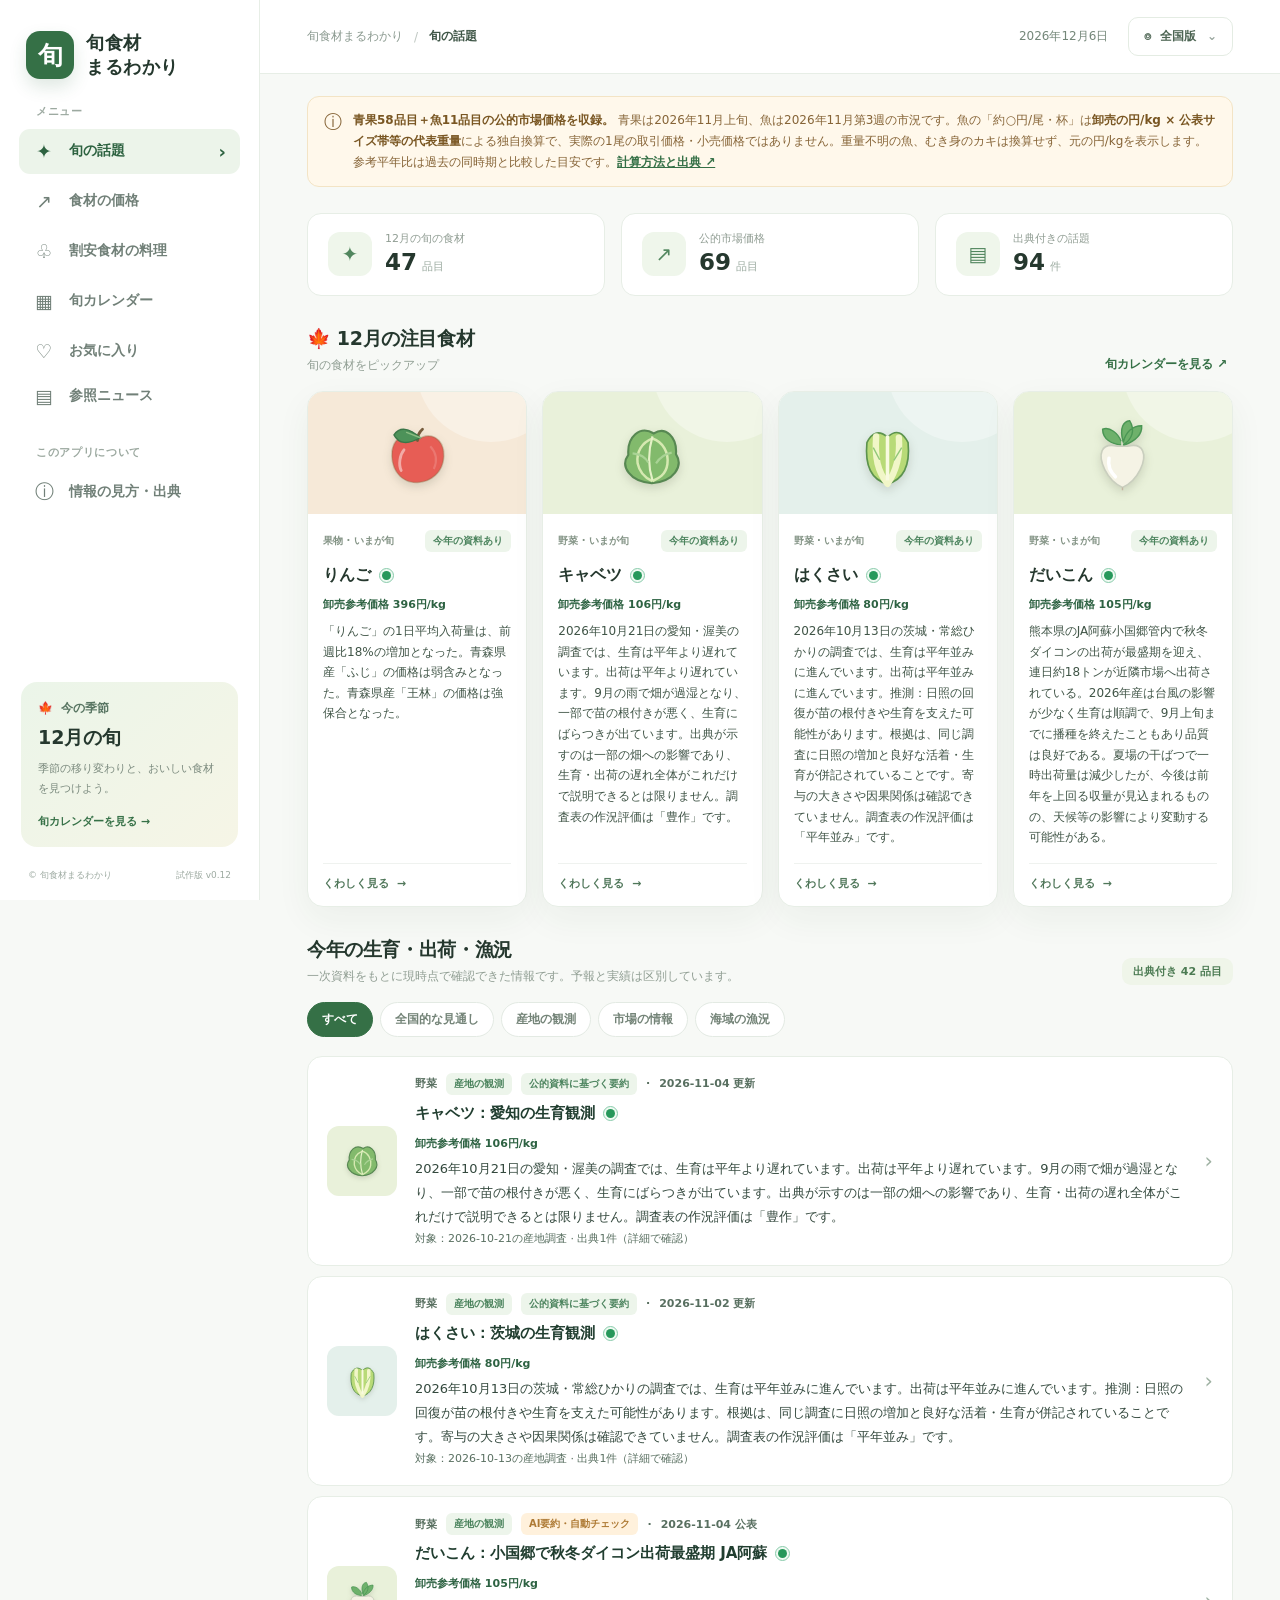
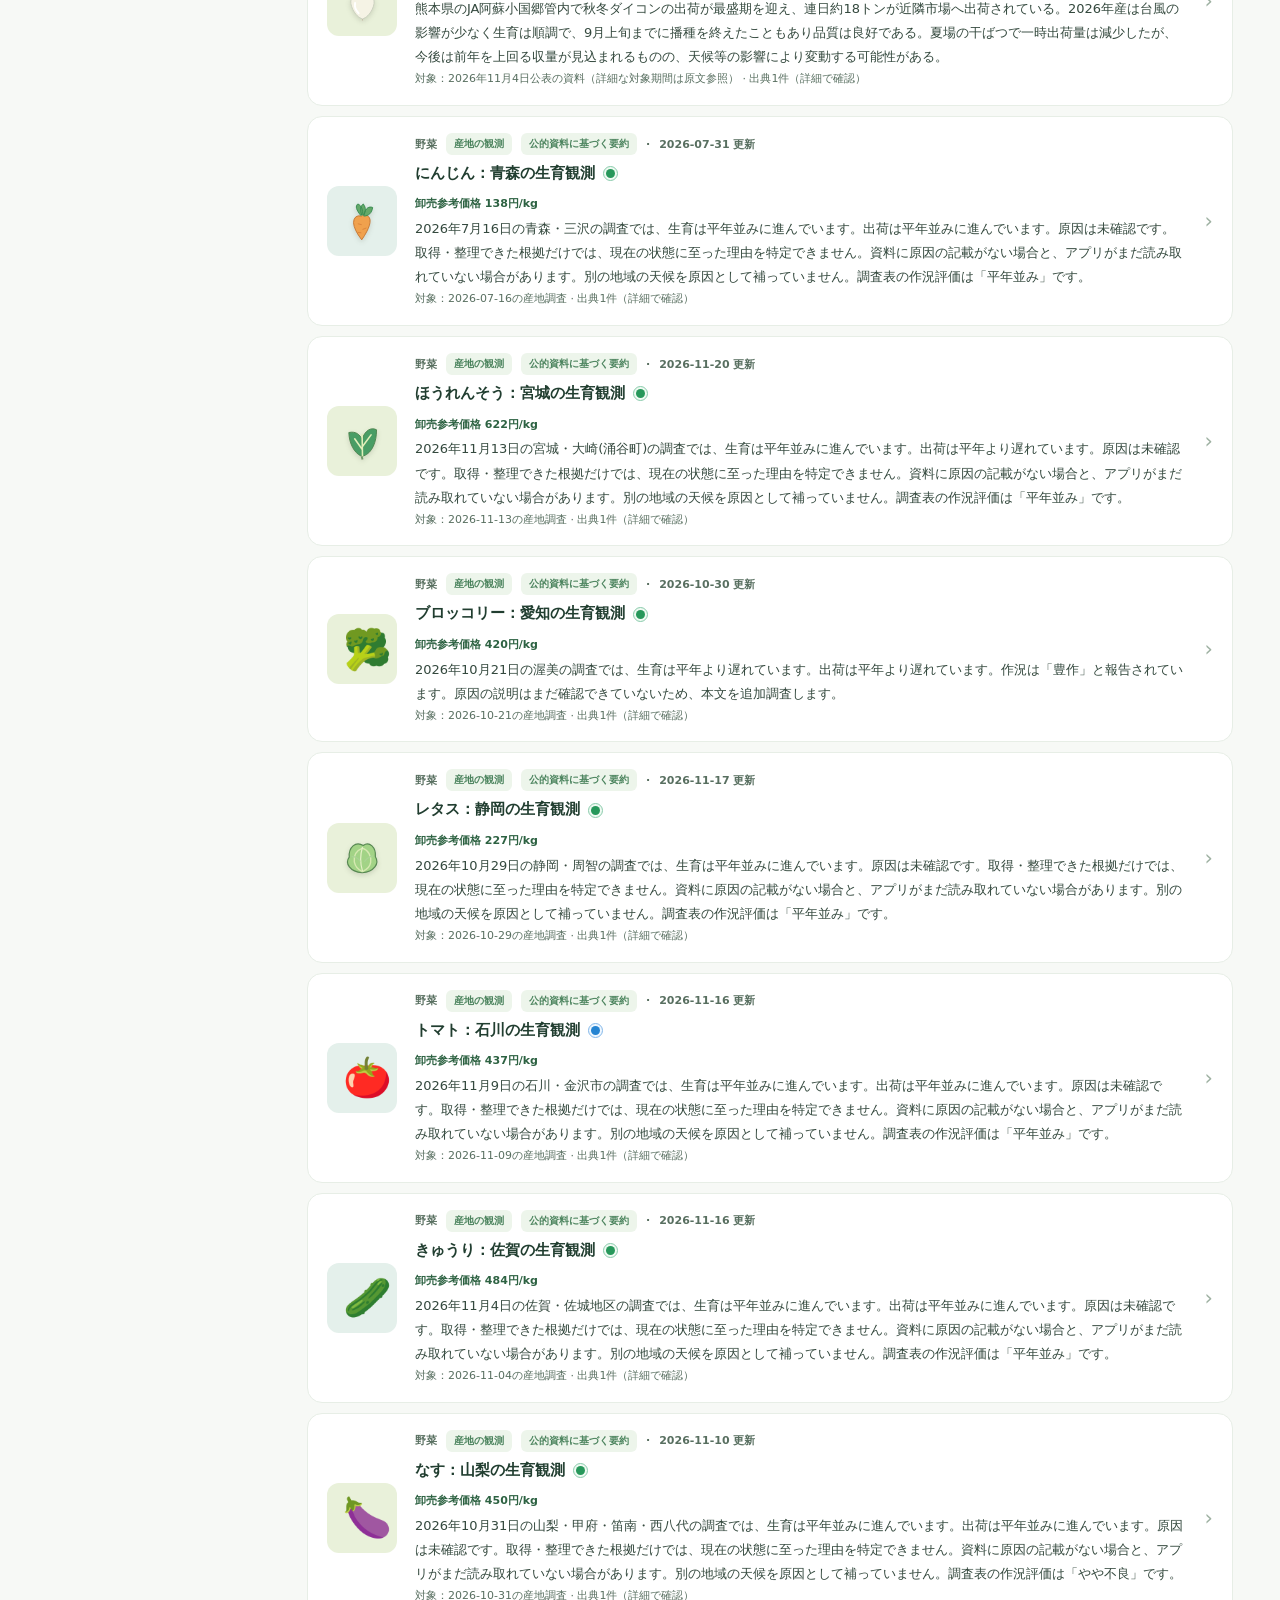
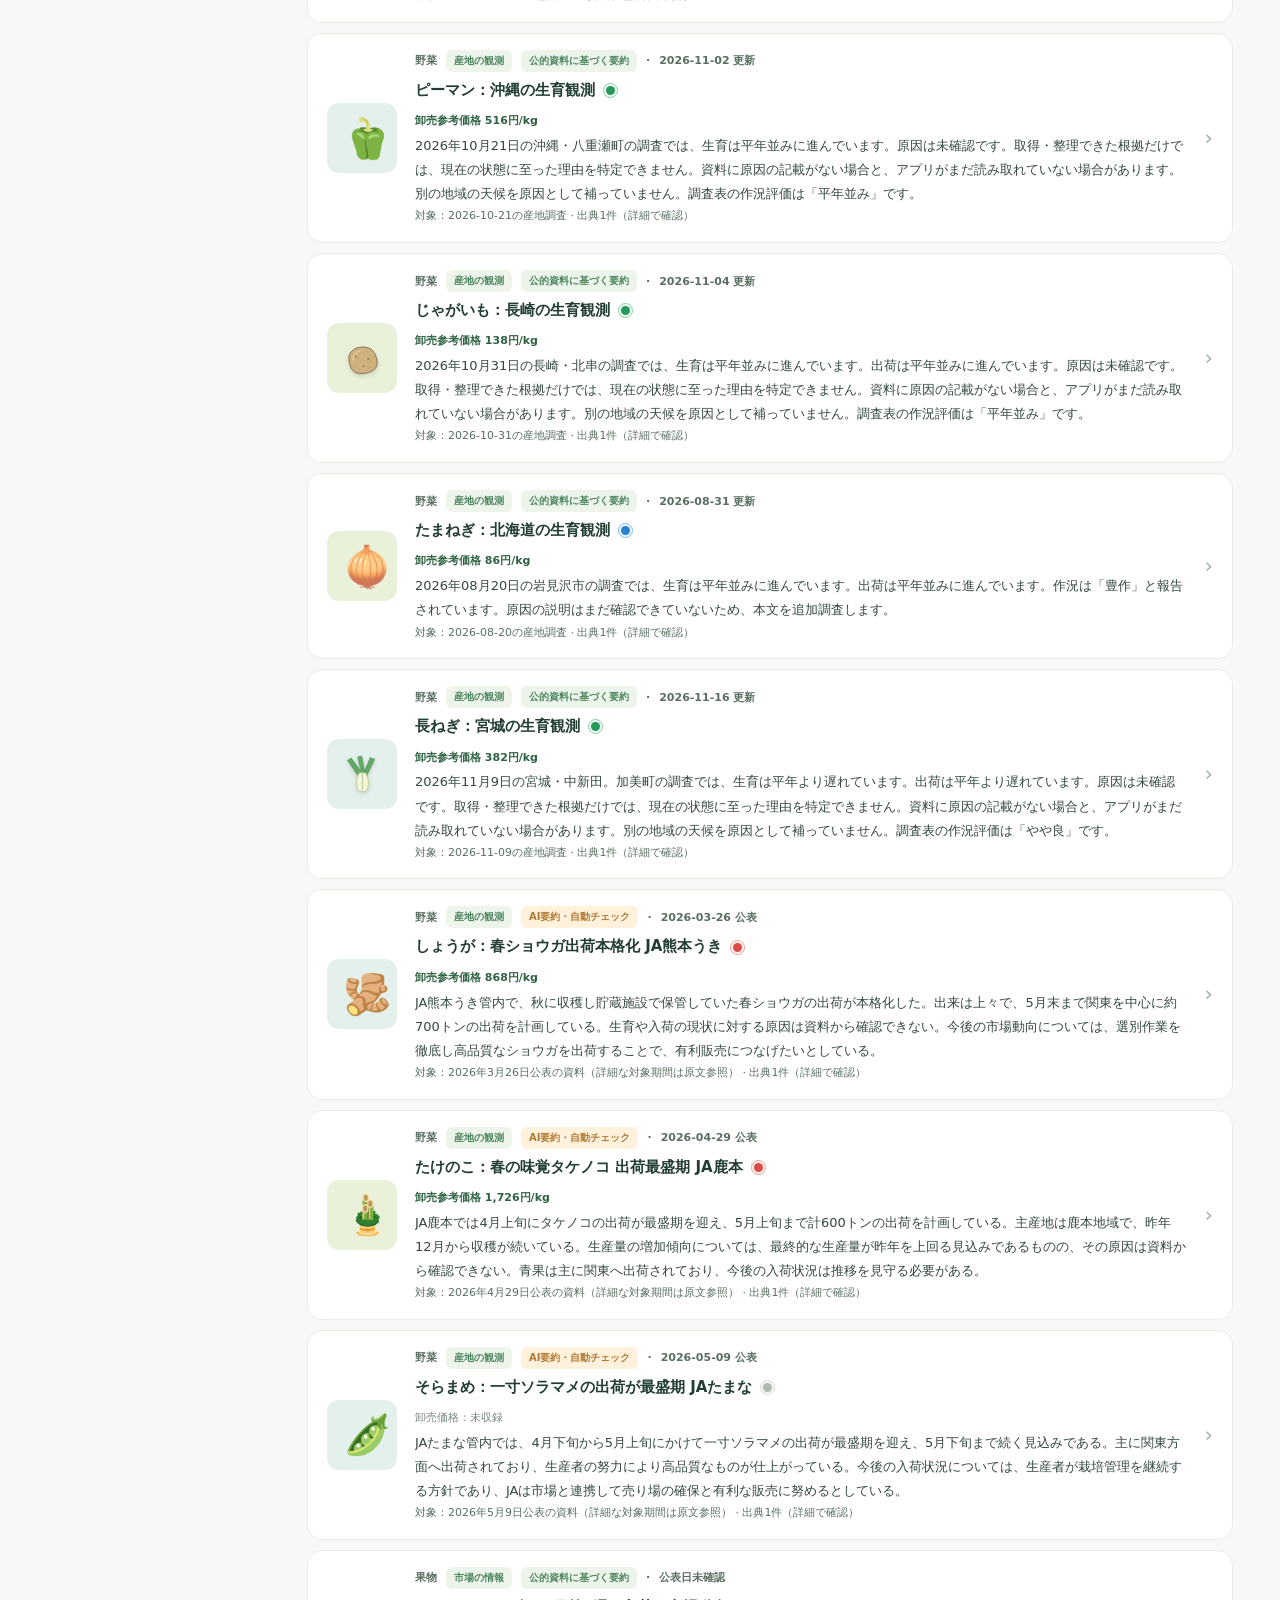
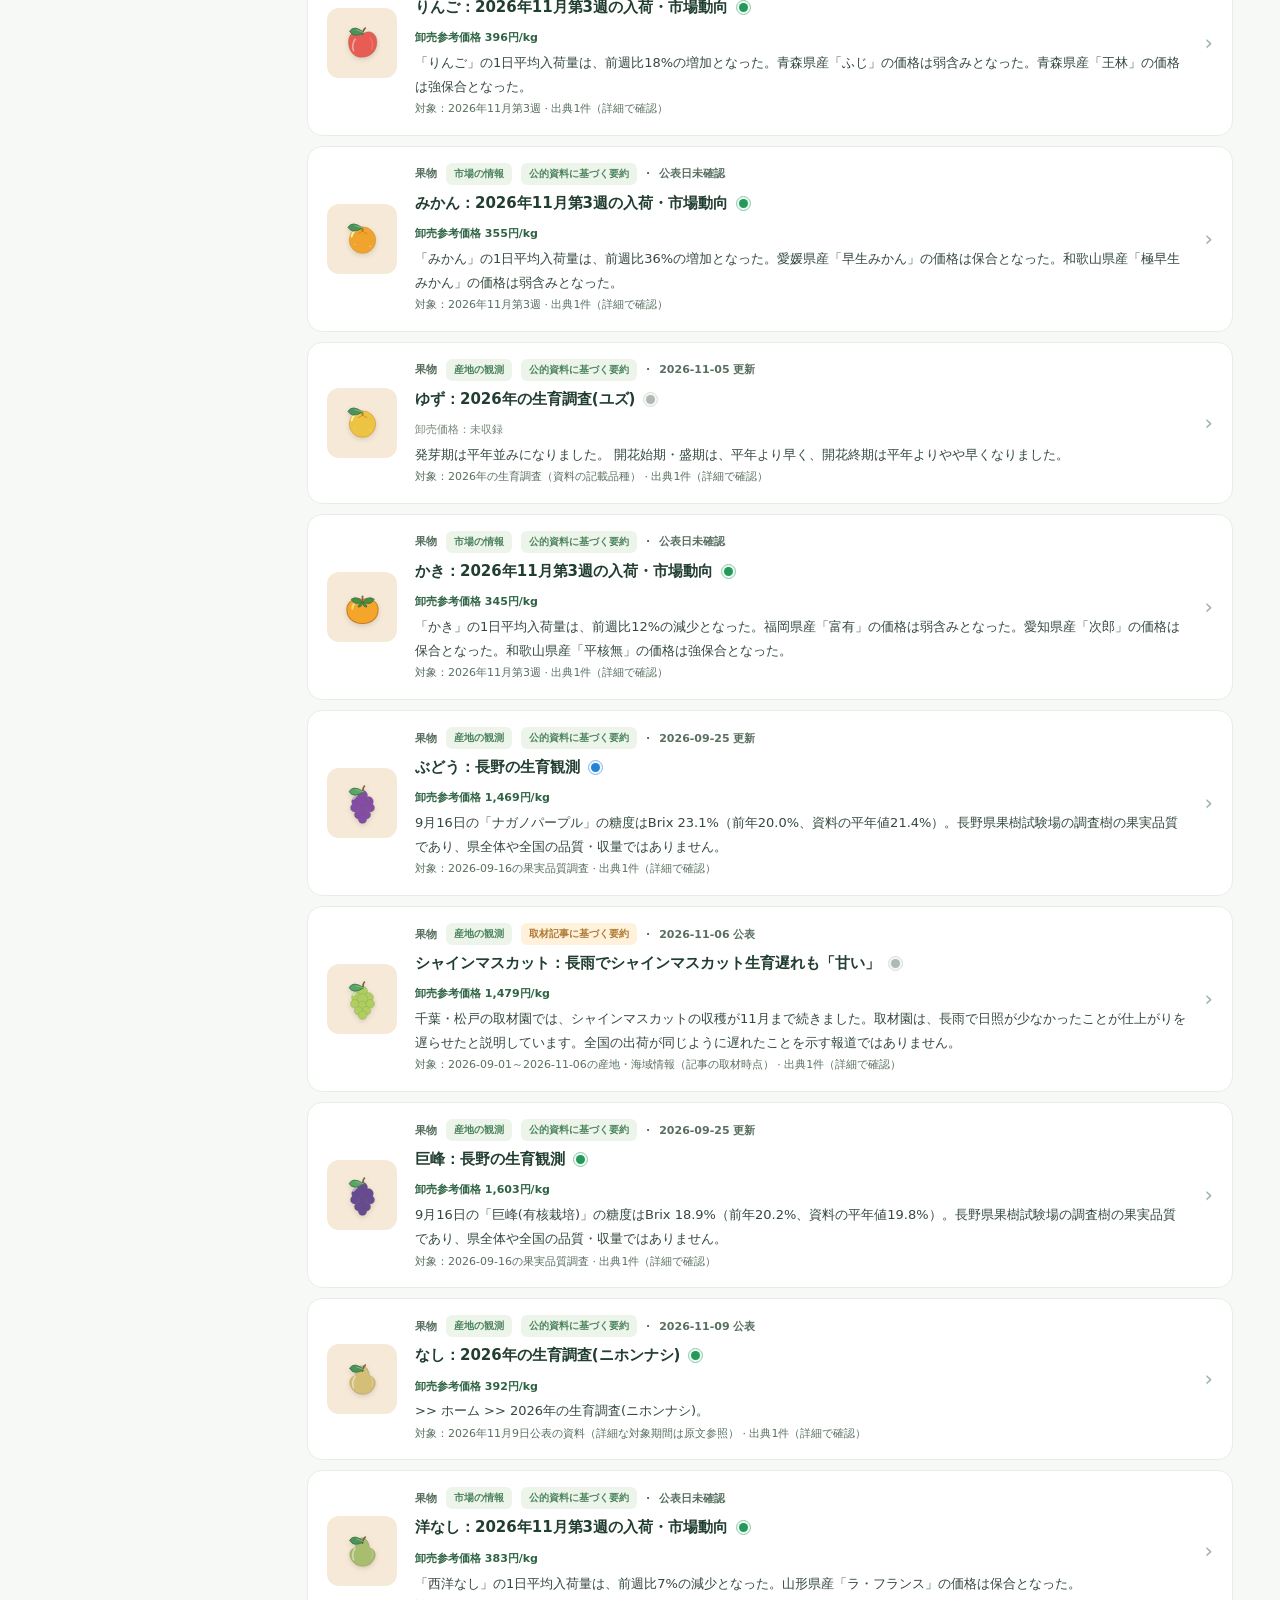
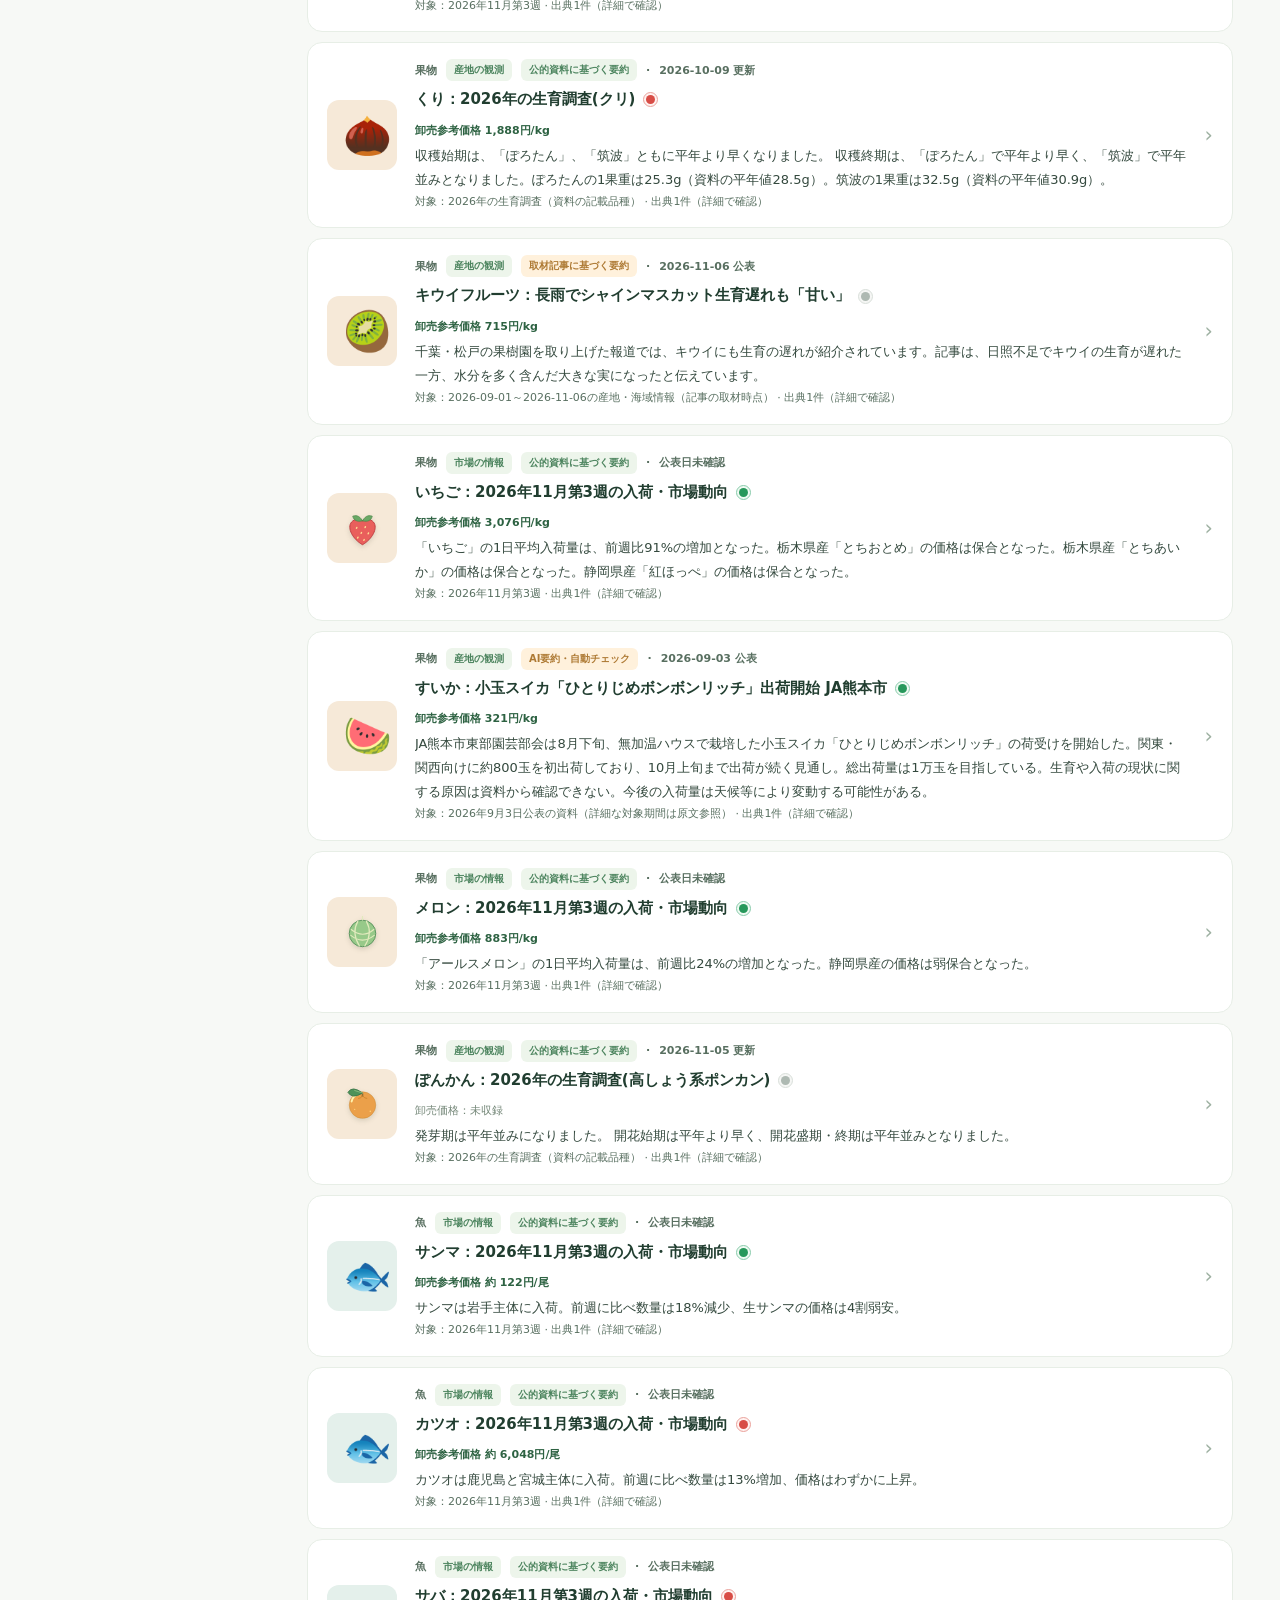
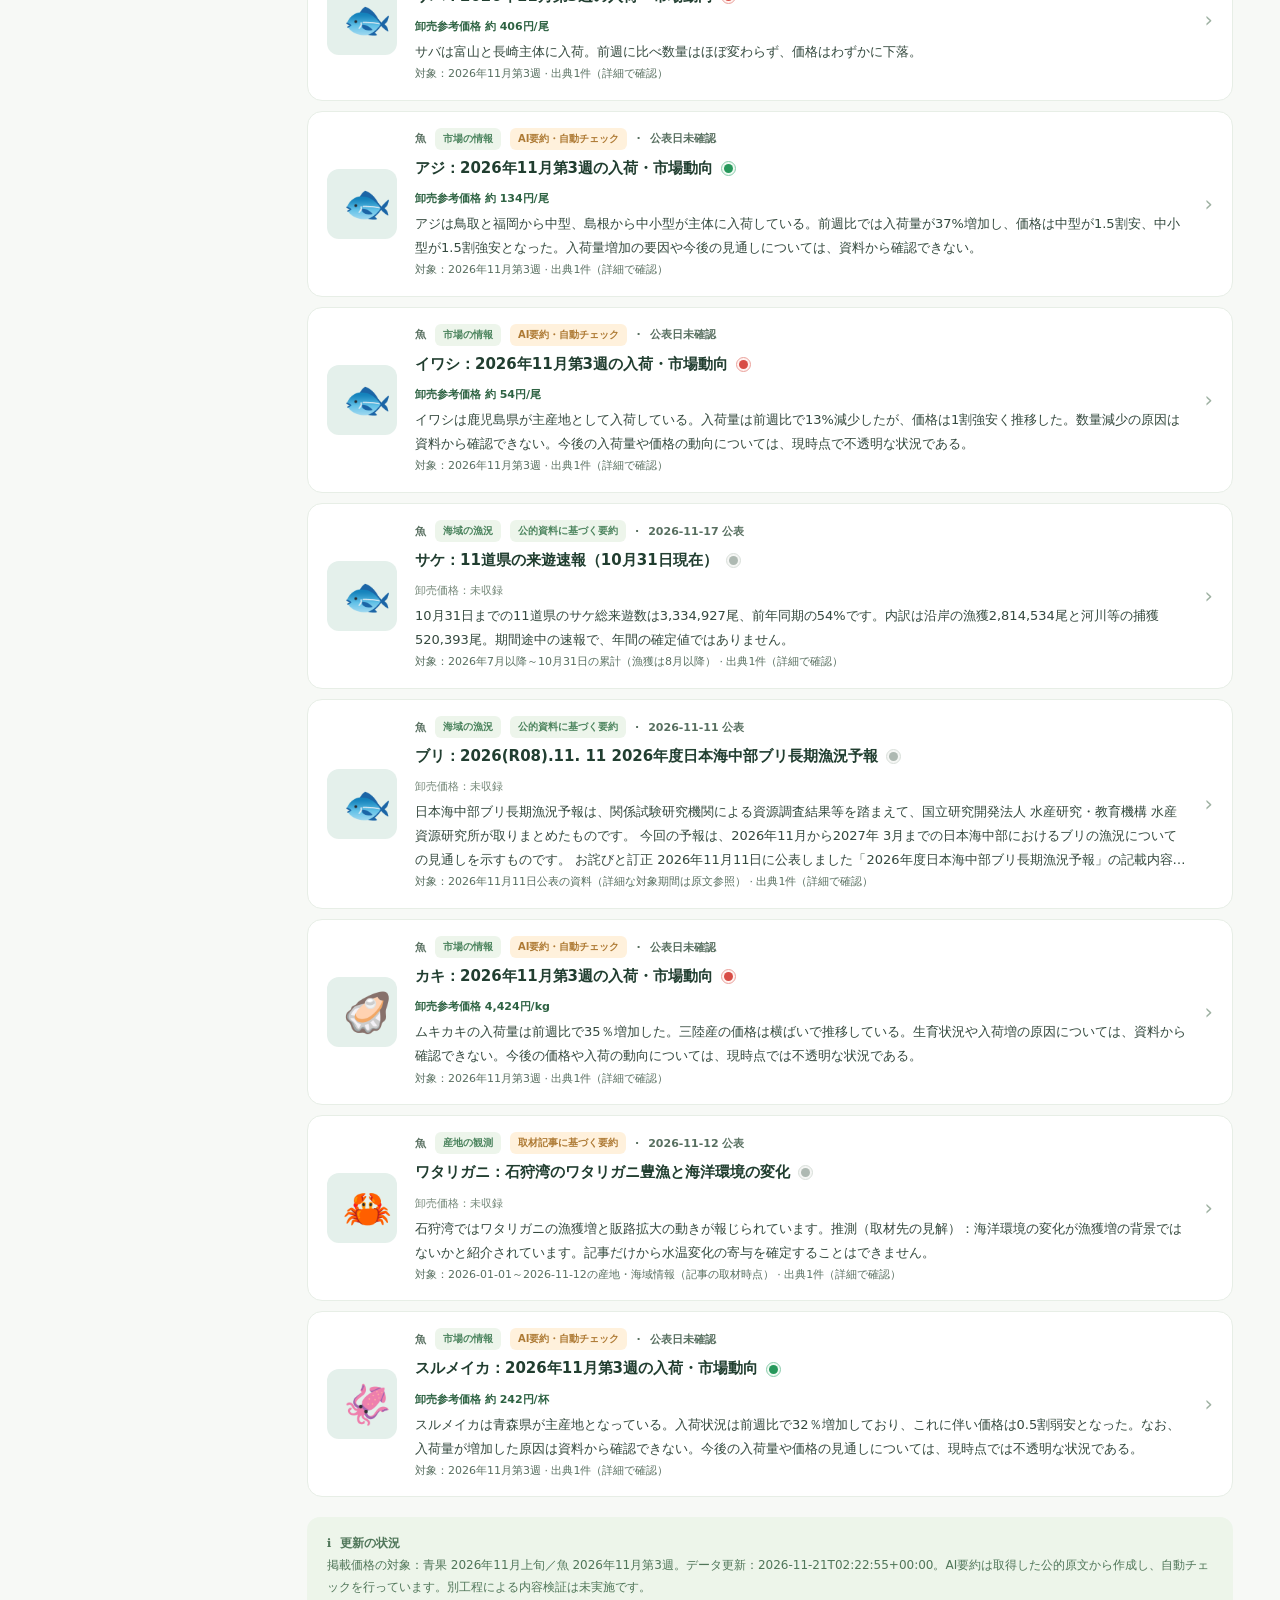
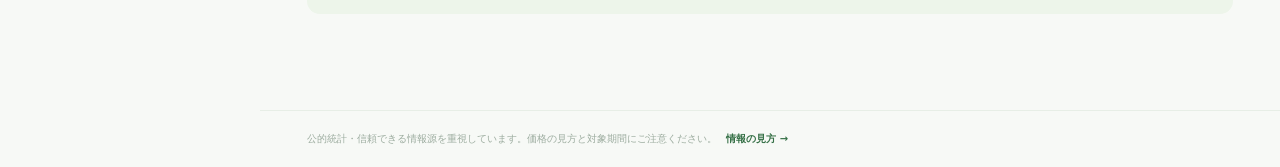
==== 旬食材まるわかり_プロトタイプ.html @ 340ca0d5 "data: refresh market statistics and source-linked topics" ====
<!doctype html><html lang="ja"><head><meta charset="UTF-8"><meta name="viewport" content="width=device-width,initial-scale=1,viewport-fit=cover"><meta name="theme-color" content="#f8faf5"><meta name="description" content="旬の野菜・果物・魚と卸売価格を、出典とともにわかりやすく。旬食材まるわかりの検証用プロトタイプ。"><title>旬食材まるわかり｜旬の話題と食材の価格</title><style>
:root{--canvas:#f7f9f6;--paper:#fff;--ink:#25382e;--text:#34483c;--muted:#87968b;--green:#357046;--green2:#2c5e3d;--mint:#eff6ed;--line:#e7eee6;--orange:#e7a848;--shadow:0 12px 35px rgba(35,70,44,.055);--radius:18px}*{box-sizing:border-box}html{scroll-behavior:smooth}body{margin:0;background:var(--canvas);color:var(--ink);font-family:'Noto Sans JP',system-ui,-apple-system,'Yu Gothic',sans-serif;font-size:14px;-webkit-font-smoothing:antialiased}button,input,select{font:inherit}button{cursor:pointer}button:focus-visible,input:focus-visible,select:focus-visible,a:focus-visible{outline:3px solid #92bcb2;outline-offset:3px}a{color:var(--green)}.app-shell{display:flex;min-height:100vh}.sidebar{flex:none;width:260px;background:#fff;position:sticky;top:0;height:100vh;border-right:1px solid var(--line);padding:28px 19px 18px;display:flex;flex-direction:column;z-index:11}.brand{border:0;display:flex;align-items:center;gap:12px;background:transparent;text-align:left;padding:3px 7px 37px;color:var(--ink)}.brand-mark{width:48px;height:48px;border-radius:14px;background:var(--green);color:#fff;display:grid;place-items:center;font-size:25px;font-weight:700;box-shadow:0 8px 17px #27653c26}.brand strong{display:block;font-size:18px;line-height:1.35;letter-spacing:.03em}.brand small{display:block;color:var(--muted);font-weight:500;font-size:10px;margin-top:5px}.side-caption{font-weight:700;font-size:11px;color:#9ca9a0;padding:0 17px;margin:0 0 10px;letter-spacing:.06em}.side-tools-title{margin-top:26px}.side-nav{display:grid;gap:5px}.nav-item{display:flex;align-items:center;text-align:left;gap:14px;width:100%;height:45px;padding:0 14px;border:0;border-radius:11px;background:transparent;color:#718078;font-weight:600}.nav-item.active{background:#ecf4ea;color:#2d6240}.nav-item:hover:not(.active){background:#f4f7f2;color:var(--ink)}.nav-icon{font-size:19px;width:22px;text-align:center;font-weight:400}.nav-item i{margin-left:auto;font-style:normal;font-size:18px;opacity:0}.nav-item.active i{opacity:1}.sidebar-bottom{margin-top:auto}.season-note{border-radius:16px;background:linear-gradient(140deg,#ebf5e9,#f6f5e6);padding:18px 17px;margin:10px 2px 22px}.season-note-top{font-size:12px;color:#587562;font-weight:700}.season-note-month{font-size:19px;font-weight:800;margin:8px 0}.season-note p{font-size:11px;color:#7b8a7e;line-height:1.8;margin:0 0 13px}.season-note button{background:none;border:0;color:var(--green);padding:0;font-size:11px;font-weight:800}.side-footer{display:flex;justify-content:space-between;font-size:9px;color:#9daaa1;padding:0 9px;white-space:nowrap}.main-column{min-width:0;flex:1;display:flex;flex-direction:column}.topbar{background:#fff;border-bottom:1px solid var(--line);height:74px;display:flex;align-items:center;justify-content:space-between;padding:0 47px;position:sticky;top:0;z-index:9}.breadcrumb{display:flex;gap:11px;align-items:center;font-size:12px;color:#8b9a90}.breadcrumb b{color:#3e5546;font-weight:700}.chevron{opacity:.55}.top-actions{display:flex;align-items:center;gap:20px;position:relative}.now-badge{color:#748779;font-size:12px}.region-select{border:1px solid #e4ece3;border-radius:10px;background:#fff;color:#4d6553;padding:10px 15px;font-weight:700;font-size:12px}.region-select span{margin-left:7px;color:#98a59d}.region-pop{position:absolute;right:0;top:47px;width:220px;background:white;border:1px solid var(--line);border-radius:12px;padding:7px;box-shadow:var(--shadow);z-index:20}.region-pop button{width:100%;border:0;background:none;text-align:left;padding:11px 10px;border-radius:7px;display:flex;justify-content:space-between}.region-pop button:hover{background:#eff5ed}.region-pop small{color:var(--muted)}.mobile-menu{display:none;border:0;background:none;color:var(--green);font-size:22px}.content{width:min(1230px,100%);padding:36px 47px 76px;margin:0 auto;flex:1}.page-intro{margin:0 0 23px}.eyebrow{display:inline-flex;gap:6px;align-items:center;color:#65836c;font-weight:800;font-size:12px;letter-spacing:.04em}.page-intro h1{font-size:30px;letter-spacing:-.035em;margin:5px 0 10px}.page-intro p{font-size:13px;color:#829085;margin:0;line-height:1.8}.hero{display:flex;min-height:239px;position:relative;border-radius:21px;overflow:hidden;background:linear-gradient(112deg,#307047 0%,#578d5d 55%,#91ac70 100%);margin-bottom:21px;color:white;padding:36px 37px}.hero:before,.hero:after{position:absolute;content:'';border:1px solid #ffffff2a;border-radius:50%;width:470px;height:470px;right:-70px;top:-190px}.hero:after{width:350px;height:350px;right:17px;top:-128px}.hero-label{display:inline-flex;border-radius:20px;border:1px solid #ffffff60;color:#edf7ef;padding:6px 12px;font-size:11px;font-weight:700;background:#ffffff13}.hero h2{font-size:29px;margin:14px 0 12px;line-height:1.43;letter-spacing:.01em;position:relative;z-index:1}.hero p{margin:0;color:#ecf6e9;font-size:12px;line-height:1.8;max-width:450px;position:relative;z-index:1}.hero-illustration{position:absolute;right:35px;bottom:-27px;font-size:120px;filter:drop-shadow(3px 14px 13px #1f4d2d35);transform:rotate(-9deg);letter-spacing:-14px;user-select:none}.notice{background:#fff8eb;border:1px solid #f3e4c5;border-radius:12px;padding:13px 16px;display:flex;gap:11px;align-items:flex-start;margin:0 0 26px;color:#866437;font-size:12px;line-height:1.75}.notice strong{color:#795622}.notice .notice-icon{font-size:18px;line-height:1.3}.notice a{font-weight:800}.section{margin-top:30px}.section-head{display:flex;align-items:end;justify-content:space-between;gap:10px;margin-bottom:17px}.section-head h2{margin:0;font-size:19px;font-weight:800;letter-spacing:-.02em}.section-head p{margin:5px 0 0;font-size:12px;color:#909e93}.text-link{border:0;background:transparent;color:var(--green);font-size:12px;font-weight:800;white-space:nowrap}.feature-grid{display:grid;grid-template-columns:repeat(4,minmax(0,1fr));gap:15px}.feature-card{position:relative;border:1px solid var(--line);background:white;border-radius:16px;overflow:hidden;text-align:left;padding:0;box-shadow:var(--shadow);transition:transform .16s,box-shadow .16s;min-width:0;color:inherit}.feature-card:hover,.food-row:hover,.topic-row:hover,.calendar-card:hover{transform:translateY(-2px);box-shadow:0 13px 28px #335b4318}.feature-visual{height:122px;display:grid;place-items:center;position:relative;overflow:hidden}.feature-visual .emoji{font-size:71px;filter:drop-shadow(0 8px 10px #00000017);position:relative;z-index:1}.feature-visual:before{content:'';position:absolute;width:150px;height:150px;border-radius:100%;background:#ffffff55;right:-40px;top:-100px}.tone-0{background:#f6e9d8}.tone-1{background:#f4eadb}.tone-2{background:#e9f1da}.tone-3{background:#e4f0eb}.tone-4{background:#f5e8e3}.tone-5{background:#ece8f1}.card-body{padding:15px}.card-line{display:flex;justify-content:space-between;gap:4px;align-items:center}.card-category{font-size:10px;color:#849486;font-weight:700}.badge{display:inline-block;padding:4px 8px;font-size:10px;font-weight:800;border-radius:6px;background:#edf5eb;color:#4c845e;white-space:nowrap}.badge.demo{background:#fff1dc;color:#ae7a34}.badge.low{background:#e6f5ea;color:#25804b}.badge.mid{background:#edf1f4;color:#6d7f8b}.badge.high{background:#fcece9;color:#bc6758}.feature-card h3{font-size:16px;margin:10px 0 6px}.feature-card p{color:#8b988f;line-height:1.65;font-size:11px;margin:0;min-height:35px}.card-foot{margin-top:14px;padding-top:12px;border-top:1px solid #eff2ef;color:#50775a;font-size:11px;font-weight:800}.stat-grid{display:grid;grid-template-columns:repeat(3,1fr);gap:16px}.stat-card{background:#fff;border:1px solid var(--line);border-radius:14px;padding:17px 20px;display:flex;align-items:center;gap:13px}.stat-symbol{width:44px;height:44px;background:#eff6eb;color:#51865e;border-radius:12px;display:grid;place-items:center;font-size:20px}.stat-card small{font-size:11px;color:#909d93;display:block;margin-bottom:2px}.stat-card strong{font-size:23px;line-height:1.3}.stat-card em{font-size:11px;color:#9aaa9f;font-style:normal;margin-left:5px}.topic-list{display:grid;gap:10px}.topic-row{display:flex;align-items:center;gap:18px;width:100%;padding:16px 19px;background:#fff;border:1px solid var(--line);border-radius:15px;text-align:left;color:inherit;transition:.16s}.topic-thumb{border-radius:12px;flex:none;width:70px;height:70px;display:grid;place-items:center;font-size:39px}.topic-body{flex:1;min-width:0}.topic-meta{display:flex;align-items:center;gap:9px;color:#849489;font-size:10px;font-weight:700}.topic-body h3{font-size:15px;margin:5px 0 6px;font-weight:800}.topic-body p{font-size:11px;color:#859287;line-height:1.7;margin:0;display:-webkit-box;-webkit-line-clamp:2;-webkit-box-orient:vertical;overflow:hidden}.row-arrow{font-size:21px;color:#9eb1a2}.toolbar{display:flex;gap:11px;margin-bottom:17px;flex-wrap:wrap}.search-box{height:46px;border:1px solid #e0ebe1;border-radius:10px;background:#fff;display:flex;align-items:center;gap:11px;padding:0 15px;flex:1;min-width:180px;color:#92a196}.search-box input{border:0;outline:0;min-width:0;width:100%;background:transparent;color:var(--text);font-size:12px}.select{border:1px solid #e0ebe1;background:#fff;border-radius:10px;padding:0 14px;height:46px;color:#57715e;font-size:12px;font-weight:700;min-width:125px}.chip-row{display:flex;gap:7px;align-items:center;flex-wrap:wrap;margin:0 0 19px}.chip{border:1px solid #e3eae3;background:#fff;color:#748478;border-radius:30px;padding:8px 14px;font-weight:700;font-size:12px}.chip.active{background:var(--green);border-color:var(--green);color:#fff}.chip:hover:not(.active){background:#f1f5ef}.results-count{margin-left:auto;font-size:12px;color:#91a096}.price-table{width:100%;background:#fff;border:1px solid var(--line);border-radius:15px;overflow:hidden;box-shadow:var(--shadow)}.table-head,.food-row{display:grid;grid-template-columns:2.1fr 1.2fr 1.05fr 1.08fr 1.05fr 34px;gap:10px;align-items:center;padding:14px 19px}.table-head{background:#f2f6ef;color:#839185;font-weight:700;font-size:11px;letter-spacing:.02em}.food-row{border:0;border-top:1px solid #f0f3ef;background:#fff;width:100%;text-align:left;color:inherit;transition:.16s;cursor:pointer}.food-row .food-label{display:flex;align-items:center;gap:12px;min-width:0}.row-food-emoji{height:39px;width:43px;display:grid;place-items:center;font-size:26px;border-radius:10px}.food-label strong{display:block;font-weight:800;font-size:13px}.food-label small{display:block;font-size:10px;color:#98a59b;margin-top:4px}.number{font-size:15px;font-weight:800}.number small{font-size:10px;font-weight:600;color:#99a49c}.ratio-up{color:#bc6655}.ratio-down{color:#2d9460}.muted{color:#87978b}.fav-button{border:0;background:none;font-size:21px;color:#b2c2b7;padding:0;position:relative;z-index:1}.fav-button.on{color:#d09a49}.empty{background:#fff;border-radius:15px;border:1px dashed #cedbce;padding:44px 22px;text-align:center;color:#8b998f}.empty strong{display:block;color:#5a6d5d;margin:8px 0}.empty span{display:block;font-size:13px}.mini-insight{padding:16px 20px;background:#edf5ea;border-radius:13px;margin:20px 0;color:#507659;font-size:12px;line-height:1.8}.month-control{display:flex;align-items:center;justify-content:space-between;background:#fff;border:1px solid var(--line);border-radius:14px;padding:15px 20px;margin-bottom:19px}.month-control button{border:0;background:#edf4ec;border-radius:8px;padding:7px 15px;color:var(--green);font-size:19px}.month-control strong{font-size:20px}.calendar-grid{display:grid;grid-template-columns:repeat(6,minmax(0,1fr));gap:13px}.calendar-card{padding:17px 8px 15px;border:1px solid var(--line);background:white;border-radius:14px;min-height:137px;text-align:center;transition:.16s;color:inherit}.calendar-card .cal-emoji{display:block;font-size:36px;margin:3px 0 10px}.calendar-card strong{display:block;font-size:12px}.calendar-card small{font-size:10px;color:#98a69b;display:block;margin-top:5px}.info-card{background:#fff;border:1px solid var(--line);border-radius:16px;padding:24px 26px;margin:0 0 16px;line-height:1.9;color:#53675a}.info-card h2{margin:0 0 13px;color:var(--ink);font-size:17px}.info-card h3{color:var(--ink);font-size:13px;margin:13px 0 5px}.info-card p{font-size:12px;margin:6px 0}.info-card ul{margin:5px 0;padding-left:20px;font-size:12px}.source-item{display:flex;justify-content:space-between;gap:15px;padding:13px 0;border-bottom:1px solid #eef2ee;align-items:center;font-size:12px}.source-item:last-child{border-bottom:0}.source-item a{font-weight:800;text-decoration:none}.status-pill{border-radius:6px;padding:4px 9px;background:#fff6e7;color:#ae7933;font-size:10px;font-weight:800;white-space:nowrap}.status-pill.ok{background:#eaf5e9;color:#2e8050}.site-footer{padding:20px 47px;border-top:1px solid var(--line);font-size:10px;color:#9cac9f}.site-footer button{border:0;background:transparent;color:var(--green);font-size:10px;font-weight:700}.overlay[hidden],.region-pop[hidden]{display:none}.overlay{position:fixed;inset:0;z-index:30;display:flex;justify-content:flex-end}.overlay-backdrop{position:absolute;inset:0;background:#15271db2;backdrop-filter:blur(2px)}.detail-dialog{position:relative;background:#fdfefd;height:100%;width:min(565px,100%);overflow-y:auto;box-shadow:-10px 0 45px #13281b21}.detail-top{height:210px;position:relative;display:grid;place-items:center}.detail-top .big-emoji{font-size:115px;filter:drop-shadow(0 11px 15px #00000021)}.detail-close{position:absolute;right:20px;top:20px;width:38px;height:38px;border-radius:50%;border:1px solid #e1e9de;background:#ffffffd9;color:var(--green);font-size:22px;z-index:1}.detail-inner{padding:25px 32px 55px}.detail-title-line{display:flex;justify-content:space-between;gap:10px;align-items:center}.detail-inner h2{margin:7px 0 4px;font-size:29px}.detail-inner h3{font-size:17px;margin:30px 0 12px}.detail-sub{font-size:12px;color:#879a89;line-height:1.7}.detail-summary{font-size:13px;color:#53675b;line-height:2}.detail-stats{display:grid;grid-template-columns:repeat(2,1fr);gap:10px;margin:22px 0}.detail-stat{border:1px solid #e7eee5;background:#fff;border-radius:11px;padding:15px}.detail-stat small{display:block;color:#8b9e90;font-size:10px;margin-bottom:6px}.detail-stat strong{font-size:21px}.detail-stat em{font-style:normal;font-size:10px;color:#9cad9e}.chart-wrap{background:#fff;border:1px solid #e9eee7;border-radius:13px;padding:17px 17px 5px}.chart-head{display:flex;justify-content:space-between;font-size:11px;color:#8b9b8e}.chart-head b{color:#455f4c}.chart-svg{width:100%;height:160px}.source-links{border-top:1px solid var(--line);margin-top:20px;padding-top:15px;display:grid;gap:9px;font-size:12px}.source-links a{display:block;text-decoration:none}.fav-detail{border:1px solid #d7e7d7;background:#fff;border-radius:10px;padding:10px 13px;color:var(--green);font-weight:800;font-size:12px}.toast{position:fixed;left:50%;bottom:28px;transform:translate(-50%,12px);z-index:50;opacity:0;pointer-events:none;transition:.25s;background:#2b5137;color:white;border-radius:50px;padding:11px 18px;font-size:12px;box-shadow:0 10px 28px #17352133;text-align:center}.toast.show{opacity:1;transform:translate(-50%,0)}.small-note{font-size:11px;color:#849687;line-height:1.8}.loading-box{text-align:center;padding:45px;color:#607866}.highlight-tag{display:inline-flex;align-items:center;background:#eff5e9;padding:6px 11px;border-radius:9px;font-size:11px;color:#4c7b53;font-weight:800}.secondary-button{padding:10px 15px;border:1px solid #cfe0cf;border-radius:9px;color:#3b7149;background:white;font-size:12px;font-weight:800}.mobile-shade{display:none}
@media(max-width:1190px){.sidebar{width:225px}.content{padding:30px 27px 65px}.topbar{padding:0 27px}.site-footer{padding:18px 27px}.feature-grid{gap:10px}.calendar-grid{grid-template-columns:repeat(5,1fr)}}@media(max-width:920px){.sidebar{width:208px;padding:23px 12px}.feature-grid{grid-template-columns:repeat(2,1fr)}.calendar-grid{grid-template-columns:repeat(4,1fr)}.stat-card{padding:13px}.stat-symbol{width:36px;height:36px}.table-head,.food-row{grid-template-columns:1.6fr 1fr 1fr 1fr 33px}.table-head>:nth-child(4),.food-row>:nth-child(4){display:none}}@media(max-width:720px){.sidebar{position:fixed;left:0;top:0;height:100dvh;width:260px;transform:translateX(-105%);transition:transform .22s;box-shadow:10px 0 35px #172e231a}.sidebar.open{transform:translateX(0)}.mobile-shade.show{display:block;position:fixed;inset:0;background:#1a2d2288;z-index:10}.mobile-menu{display:block}.topbar{height:62px;padding:0 16px;gap:12px}.breadcrumb{margin-right:auto;font-size:11px;gap:6px}.breadcrumb>span:first-child{display:none}.breadcrumb>.chevron{display:none}.top-actions{gap:8px}.now-badge{display:none}.region-select{padding:9px 11px;font-size:11px}.content{padding:22px 16px 58px}.page-intro h1{font-size:24px}.hero{min-height:218px;padding:26px 21px}.hero h2{font-size:23px}.hero p{max-width:66%;font-size:11px}.hero-illustration{right:9px;bottom:6px;font-size:83px;letter-spacing:-12px}.feature-grid{gap:11px}.feature-visual{height:110px}.feature-visual .emoji{font-size:58px}.stat-grid{gap:7px}.stat-card{gap:8px;padding:12px 9px}.stat-symbol{display:none}.stat-card strong{font-size:20px}.stat-card em{display:none}.stat-card small{font-size:9px}.section-head h2{font-size:17px}.topic-row{padding:12px;gap:11px}.topic-thumb{width:57px;height:60px;font-size:32px}.topic-body h3{font-size:13px}.topic-body p{font-size:10px}.table-head,.food-row{padding:12px 10px;grid-template-columns:1.3fr 1fr .9fr 26px;gap:4px}.table-head>:nth-child(4),.food-row>:nth-child(4),.table-head>:nth-child(5),.food-row>:nth-child(5){display:none}.row-food-emoji{width:33px;height:34px;font-size:23px}.food-row .food-label{gap:5px}.food-label strong{font-size:11px}.number{font-size:12px}.number small{font-size:9px}.badge{font-size:9px;padding:4px 6px}.calendar-grid{grid-template-columns:repeat(3,1fr);gap:9px}.calendar-card{min-height:114px;padding:10px 7px}.calendar-card .cal-emoji{font-size:29px}.info-card{padding:18px 16px}.detail-inner{padding:22px 19px 44px}.detail-top{height:180px}.detail-inner h2{font-size:25px}.source-item{align-items:flex-start;flex-direction:column}.site-footer{padding:16px}.results-count{margin-left:0;width:100%}.toolbar .search-box{flex-basis:100%}}

/* v0.2 : compact homepage, clean brand, illustrated food diversity */
.brand{padding-bottom:24px}
.content{padding-top:22px}
.section:first-child{margin-top:6px}
.stat-grid{margin-top:0}
.feature-visual .emoji,.topic-thumb,.row-food-emoji,.cal-emoji,.big-emoji{line-height:1}
.food-art,.food-emoji{display:inline-grid;place-items:center;width:1em;height:1em;vertical-align:middle;line-height:1}
.food-art svg{display:block;width:100%;height:100%;overflow:visible;filter:drop-shadow(0 .065em .07em rgba(51,58,34,.16))}
/* Avoid double shadows in image slots. */
.feature-visual .emoji,.detail-top .big-emoji{filter:none}
@media(max-width:720px){.content{padding-top:15px}.brand{padding-bottom:20px}}

/* v0.4: increased contrast for story readability and compact price condition markers */
.topic-body h3{font-size:15px;color:#213e30;line-height:1.55}
.topic-body p{font-size:13px;color:#34493e;line-height:1.85;-webkit-line-clamp:3}
.topic-body .small-note,.topic-body .topic-meta{color:#586f60;font-size:11px}
.feature-card p{color:#405547;font-size:12px;line-height:1.72}
.detail-summary{font-size:14px;color:#2d4636;line-height:1.95}
.topic-title-line,.food-name-line{display:flex;align-items:center;flex-wrap:wrap;column-gap:8px;row-gap:5px}
.topic-title-line h3,.food-name-line h3{margin:0}
.topic-title-line{margin:7px 0 9px}
.food-name-line{margin:9px 0 6px}
.food-name-line h3{margin:0}
/* Color-only price state: accessible label and tooltip retained. */
.price-indicator{vertical-align:middle;flex-shrink:0;display:inline-flex;align-items:center;justify-content:center;width:15px;height:15px;padding:0;border-radius:50%;background:transparent;border:1px solid #d9e0da;font-size:0;line-height:0}
.price-indicator i{display:block;width:9px;height:9px;border-radius:50%;background:#aeb9b2}
.price-indicator.low{background:#eff7ff;border-color:#84b8e9}
.price-indicator.low i{background:#2584d2}
.price-indicator.mid{background:#effaf2;border-color:#8acbac}
.price-indicator.mid i{background:#27985b}
.price-indicator.high{background:#fff2f0;border-color:#eaa39d}
.price-indicator.high i{background:#d84d46}
.price-indicator.demo{background:#f5f6f4;border-color:#d9dfda}
.badge.low{background:#eaf4ff;color:#1b5f9a}
.badge.mid{background:#edf8ee;color:#266941}
.badge.high{background:#fff0ed;color:#a63832}
.feature-card .price-indicator{font-size:9px}
.calendar-card .price-indicator{margin-top:5px;font-size:9px}
.food-label .price-indicator{font-size:9px;padding:3px 5px}
.topic-row .price-indicator{flex-shrink:0}
.chart-wrap{margin:14px 0}
.chart-head{align-items:center;gap:8px;flex-wrap:wrap}
.chart-head b{font-size:12px}
.chart-head span{color:#526859}
.chart-svg{height:185px}
.legend-note{background:#eff5f0;border:1px solid #d6e6d8;border-radius:12px;padding:12px 15px;font-size:12px;color:#3b5846;line-height:1.9;margin:15px 0}
.legend-row{display:flex;gap:9px;align-items:center;flex-wrap:wrap}
@media(max-width:720px){.topic-body p{font-size:12px;line-height:1.8;-webkit-line-clamp:4}.topic-body h3{font-size:14px}.topic-title-line{align-items:flex-start}.topic-row .price-indicator{font-size:9px}.food-label .food-name-line{gap:3px}}
.comparison-grid{display:grid;grid-template-columns:repeat(5,minmax(0,1fr));gap:7px;margin:13px 0}
.comparison-grid a{display:flex;flex-direction:column;text-decoration:none;border:1px solid #dde9df;padding:9px 6px;border-radius:9px;background:#f8fbf8;min-width:0;gap:5px;align-items:center}
.comparison-grid a:hover{background:#eaf6ec}
.comparison-grid small{font-size:10px;color:#568062;white-space:nowrap}
.comparison-grid strong{font-size:12px;color:#263e2c;white-space:nowrap}
@media(max-width:720px){
 .table-head,.food-row{grid-template-columns:minmax(0,1.8fr) minmax(0,.86fr) minmax(0,.85fr) 25px;gap:5px}
 .table-head>:nth-child(3),.food-row>:nth-child(3),.table-head>:nth-child(5),.food-row>:nth-child(5){display:none}
 .table-head>:nth-child(4),.food-row>:nth-child(4){display:block}
 .food-row>:nth-child(4) small{display:block;font-size:9px;font-weight:500;color:#63856d}
 .food-row .food-name-line .price-indicator{font-size:8px}
 .comparison-grid{grid-template-columns:repeat(3,minmax(0,1fr))}
}

/* v0.6: fixed card alignment independent of title/summary lengths. */
.feature-grid{align-items:stretch}
.feature-card{display:flex;flex-direction:column;align-self:stretch;height:100%;}
.feature-visual{height:122px;min-height:122px;flex:0 0 122px;width:100%;}
.card-body{display:flex;flex-direction:column;flex:1 1 auto;min-height:0;}
.card-line{min-height:25px;}
.feature-card .food-name-line{min-height:28px;margin:8px 0 7px;}
.feature-card p{margin:0;flex:1 1 auto;min-height:0;}
.feature-card .card-foot{margin-top:15px;}
.food-row .number .kg-fallback{display:block;font-size:10px;font-weight:500;color:#657d6b;line-height:1.5;white-space:normal}
.food-row .number .weight-missing{color:#7d8d82;font-size:12px}
.fish-weight-panel{margin:15px 0 9px;padding:15px;border:1px solid #d9e8dc;background:#f5faf5;border-radius:12px;font-size:12px;color:#405d49;line-height:1.75}
.fish-weight-panel>strong{display:block;color:#274d35;margin-bottom:6px}
.fish-weight-panel p{margin:6px 0;font-size:11px}
.weight-controls{display:flex;align-items:center;flex-wrap:wrap;gap:9px;margin:11px 0}
.weight-controls label{font-weight:700}
.weight-controls input{width:104px;height:35px;border:1px solid #c9decf;background:white;border-radius:7px;padding:5px 8px;font:inherit}
.weight-controls button{padding:8px 11px;border-radius:8px;border:0;background:#387749;color:white;font-weight:700;font-size:11px}
@media(max-width:720px){.feature-visual{height:110px;min-height:110px;flex-basis:110px}.feature-card .card-body{padding:12px}.card-line{align-items:flex-start}.food-row .number .kg-fallback{font-size:9px}.weight-controls label{width:100%}}

/* v0.7: topic cards show observed market prices, not only classification dots. */
.preview-price{display:inline-block;color:#2d6242;font-size:11px;line-height:1.45;margin:0 0 7px}
.preview-price b{font-weight:800}
.preview-price.muted{color:#748778}
.preview-price .old-price{font-size:10px;background:#fff3e3;color:#956627;padding:2px 5px;border-radius:4px}
.feature-card .preview-price{min-height:17px;margin-bottom:7px}
.topic-body .preview-price{margin-bottom:5px}
.update-warning{border:1px solid #ebbf85;background:#fff4e6;color:#754a22;border-radius:11px;padding:11px 14px;margin:0 0 13px;font-size:12px;font-weight:600;line-height:1.65}

.history-switch{display:flex;gap:8px;margin:12px 0}.history-switch button{border:1px solid #d2e3d6;border-radius:8px;background:#fff;padding:8px 14px;color:#34563f;cursor:pointer;font:inherit;font-size:13px}.history-switch button[aria-pressed="true"]{background:#e8f3eb;border-color:#318452;font-weight:700}
.history-legend{display:flex;flex-wrap:wrap;gap:6px 14px;font-size:12px;margin:4px 0 10px}.history-table-wrap{max-height:300px;overflow:auto;margin-top:10px}.history-table{width:100%;font-size:12px;border-collapse:collapse}.history-table th,.history-table td{text-align:left;padding:7px;border-bottom:1px solid #e2ece3}.history-table th{position:sticky;top:0;background:#f4f8f4}.history-table a{white-space:nowrap}.topic-context{display:flex;gap:7px;flex-wrap:wrap;margin:12px 0;font-size:12px;color:#4a6151}.topic-context span{background:#f0f6f1;border-radius:5px;padding:5px 8px}.topic-evidence{font-size:13px;line-height:1.85;background:#f6f9f6;border-radius:10px;padding:12px 15px;margin:12px 0}.topic-evidence summary{cursor:pointer;font-weight:600}.topic-evidence p{white-space:pre-line}.topic-evidence strong{display:block;margin-top:12px}.chart-wrap{min-width:0}.chart-head{gap:10px;flex-wrap:wrap}

.related-reports{margin:20px 0}.related-reports h4{font-size:15px}.related-report{border:1px solid #dce8df;border-radius:10px;padding:12px;margin:9px 0;font-size:13px;line-height:1.85}.related-report>summary{cursor:pointer;font-weight:700;color:#315f43}.related-report .topic-evidence{background:#f6f9f6}

/* Retail references and the recipe view follow the existing white/green layout. */
.price-mode-tabs,.topic-scope-tabs{flex-wrap:wrap}
.retail-region-control{display:flex;align-items:center;gap:10px;flex-wrap:wrap;font-size:13px;min-width:0}
.retail-region-control select{max-width:100%;min-width:160px}
.retail-panel{margin:22px 0;padding:20px}
.retail-panel h3{margin-top:0}
.retail-observation{padding:16px 0;border-top:1px solid var(--border,#e6ebdf)}
.retail-observation p{margin:7px 0;overflow-wrap:anywhere}
.retail-price strong{font-size:26px;color:#315a31}
.retail-row-value{margin-left:auto;text-align:right;display:flex;flex-direction:column;gap:5px;min-width:0}
.retail-row-value small{font-size:11px;color:#64715d;font-weight:400}
.retail-food-row{width:100%;background:white;border:0;border-bottom:1px solid #e6ebdf;text-align:left;font:inherit;cursor:pointer}
.recipe-grid{display:grid;grid-template-columns:repeat(2,minmax(0,1fr));gap:16px}
.recipe-card{padding:22px;margin:0}
.recipe-card h2{font-size:19px;line-height:1.6;margin:8px 0}
.recipe-card p{font-size:13px;line-height:1.7}
.recipe-open{background:#edf4e8;border:1px solid #ceddc7;color:#315a31;padding:10px 14px;border-radius:10px;font:inherit;font-size:13px;cursor:pointer}
.recipe-detail{padding-top:48px}
.recipe-close{position:absolute;right:16px;top:14px}
.recipe-ingredients li,.recipe-steps li{margin:12px 0;line-height:1.8}
.recipe-quick{font-size:13px;display:flex;align-items:center;gap:7px}
.empty-inline{font-size:13px;line-height:1.8;color:#687361}
.source-plan{margin:16px 0;overflow-wrap:anywhere}
@media(max-width:640px){.recipe-grid{grid-template-columns:1fr}.retail-panel{padding:16px}.retail-food-row{padding-left:12px;padding-right:12px;gap:8px}.retail-food-row .food-label{min-width:0}.retail-row-value strong{font-size:15px}.retail-row-value small{max-width:145px}.retail-region-control{width:100%}.retail-region-control select{flex:1}.recipe-ingredients,.recipe-steps{padding-left:22px}}
/* News provenance uses the same cards and green accents as the food views. */
.news-grid{display:grid;grid-template-columns:repeat(2,minmax(0,1fr));gap:18px}
.news-card{padding:22px;margin:0;min-width:0;overflow-wrap:anywhere}
.news-card h2{font-size:18px;line-height:1.65;margin:10px 0}
.news-card h2 a{color:#315a31;text-decoration:none}
.news-card h2 a:hover{text-decoration:underline}
.news-byline{font-size:12px;color:#65735f;margin:0}
.news-uses{border-top:1px solid #e6ebdf;padding-top:12px;margin-top:15px}
.news-uses>strong{font-size:13px}.news-uses>div{margin-top:10px}
.news-uses p{margin:6px 0}.news-review{font-size:13px;line-height:1.8;margin-top:15px}
.news-review summary{cursor:pointer;color:#315a31}.news-review ul{padding-left:20px}
.news-toolbar{flex-wrap:wrap}.news-toolbar .search-box{flex:1;min-width:180px}
.news-toolbar .select{max-width:100%}.topic-cause h4{margin:0 0 8px}
@media(max-width:680px){.news-grid{grid-template-columns:1fr}.news-card{padding:18px}.news-card h2{font-size:17px}.news-toolbar .search-box{flex-basis:100%;min-width:0}}

</style></head><body>
<div class="app-shell"><aside class="sidebar" id="sidebar"><button class="brand" data-page="topics" title="旬の話題へ"><span class="brand-mark">旬</span><span><strong>旬食材<br>まるわかり</strong></span></button>
 <div class="side-caption">メニュー</div><nav class="side-nav" aria-label="メインメニュー"><button class="nav-item active" data-page="topics"><span class="nav-icon">✦</span><span>旬の話題</span><i>›</i></button><button class="nav-item" data-page="prices"><span class="nav-icon">↗</span><span>食材の価格</span><i>›</i></button><button class="nav-item" data-page="recipes"><span class="nav-icon">♧</span><span>割安食材の料理</span><i>›</i></button><button class="nav-item" data-page="calendar"><span class="nav-icon">▦</span><span>旬カレンダー</span><i>›</i></button><button class="nav-item" data-page="favorites"><span class="nav-icon">♡</span><span>お気に入り</span><i>›</i></button></nav>
 <nav class="side-nav"><button class="nav-item" data-page="news"><span class="nav-icon">▤</span><span>参照ニュース</span><i>›</i></button></nav><div class="side-caption side-tools-title">このアプリについて</div><nav class="side-nav"><button class="nav-item" data-page="about"><span class="nav-icon">ⓘ</span><span>情報の見方・出典</span><i>›</i></button></nav>
 <div class="sidebar-bottom"><div class="season-note"><div class="season-note-top">🍁 &nbsp;今の季節</div><div class="season-note-month" id="asideMonth">10月の旬</div><p>季節の移り変わりと、おいしい食材を見つけよう。</p><button id="sideCalendar">旬カレンダーを見る →</button></div><div class="side-footer">© 旬食材まるわかり <span>試作版 v0.12</span></div></div></aside>
 <div class="main-column"><header class="topbar"><button class="mobile-menu" id="mobileMenu" aria-label="メニューを開く">☰</button><div class="breadcrumb"><span>旬食材まるわかり</span><span class="chevron">/</span><b id="breadcrumbPage">旬の話題</b></div><div class="top-actions"><span class="now-badge" id="todayLabel"></span><button class="region-select" id="regionBtn" aria-haspopup="true" aria-expanded="false">⌾ &nbsp;全国版 <span>⌄</span></button><div class="region-pop" id="regionPopover" hidden><button class="selected" data-region="national">✓ 全国版</button><button data-region="ehime">愛媛県版 <small>今後対応</small></button></div></div></header>
 <main class="content" id="content" tabindex="-1"><noscript>アプリの操作にはJavaScriptを有効にしてください。</noscript></main><footer class="site-footer">公的統計・信頼できる情報源を重視しています。価格の見方と対象期間にご注意ください。 <button data-page="about">情報の見方 →</button></footer></div></div>
 <div id="toast" class="toast" role="status" aria-live="polite"></div><div id="overlay" class="overlay" hidden><div class="overlay-backdrop" id="overlayBackdrop"></div><section class="detail-dialog" role="dialog" aria-modal="true" aria-labelledby="detailTitle" id="detailContent"></section></div>
 <script>
window.SHUN_DATA = {"metadata":{"generatedAt":"2026-10-30","priceStatus":"real_snapshot","topicsStatus":"source_first","catalogStatus":"seasonal_guide","version":"0.12.0","lastCheckedAt":"2026-11-21T02:21:26+00:00","lastPricePublishedAt":null,"lastTopicPublishedAt":null,"updatedAt":"2026-11-21T02:22:55+00:00","sources":[{"name":"農林水産省 青果物卸売市場調査（旬別結果）","url":"https://www.maff.go.jp/j/tokei/syohi/shunbetu/2026/hinmoku.html","purpose":"野菜・果物の2026年10月中旬の統計（実価格に反映済み）"},{"name":"東京都中央卸売市場・豊洲市場 水産物の週間市況（2026年10月第4週）","url":"https://www.shijou.metro.tokyo.lg.jp/documents/d/shijou/2026104-1-pdf","purpose":"魚11品目の2026年10月23～29日の公表中値・前年同期比。参考平年比と4週推移も収録"},{"name":"東京都中央卸売市場・豊洲市場 週間市況（2021～2025年10月第4週）","url":"https://www.shijou.metro.tokyo.lg.jp/torihiki/week/suisan","purpose":"魚の参考平年比の基準。各年同月第4週の週別中値を単純平均"},{"name":"東京都中央卸売市場 市場統計情報","url":"https://www.shijou.metro.tokyo.lg.jp/torihiki/geppo","purpose":"水産月報（今後の自動取得候補。今回の価格は週間市況を使用）"},{"name":"東京都中央卸売市場 旬の食材（青果）","url":"https://www.shijou.metro.tokyo.lg.jp/about/shoku/seika","purpose":"季節情報の参考"},{"name":"東京都中央卸売市場 旬の食材（水産）","url":"https://www.shijou.metro.tokyo.lg.jp/about/shoku/suisan","purpose":"季節情報の参考"},{"name":"農林水産省：野菜の生育状況及び価格見通し（2026年10月）","url":"https://www.maff.go.jp/j/press/nousan/engei/260930.html","purpose":"2026年10月の生育・出荷予測を確認"},{"name":"水産庁：サンマの長期漁海況予報","url":"https://www.jfa.maff.go.jp/j/press/sigen/260728.html","purpose":"2026年のサンマ漁況予報"},{"name":"青森県：りんご生産情報","url":"https://www.nounavi-aomori.jp/farmer/archives/18105","purpose":"ふじの熟度調査と収穫情報"}],"lastTopicRetrievedAt":"2026-11-21T02:22:55+00:00","dataCutoffAt":"2026-10-30","priceObservationPeriod":"2026年11月上旬","priceSourceUrl":"https://www.maff.go.jp/j/tokei/syohi/shunbetu/2026/csv/26111h_syuyo.csv","aiState":"Gemini APIの自動検索はAPIキー未登録で未実行。","fishPriceObservationPeriod":"2026年11月第3週","fishPriceSourceUrl":"https://www.shijou.metro.tokyo.lg.jp/documents/d/shijou/2026113-pdf","fishRatioDisclaimer":"過去3～5年の同月・同週・同じ銘柄区分の豊洲市場中値の単純平均を基準とする参考平年比。年による主産地・サイズの差に注意。","fishPriceCount":11,"autoRefreshConfigured":true,"autoRefreshStatus":{"vegetableFruit":"ok","fish":"ok","retail":"ok","history":"ok","topics":"ok","gemini":"ok"},"lastFishCheckedAt":"2026-11-21T02:21:31+00:00","topicCursor":6,"topicCursorMonth":"2026-11","lastTopicAttemptAt":"2026-11-21T02:22:55+00:00","lastAutomaticCheckAt":"2026-11-21T02:22:55+00:00","lastFishSuccessAt":"2026-11-21T02:22:55+00:00","lastGeminiSuccessAt":"2026-11-21T02:22:55+00:00","topicSourceCountLastRun":64,"topicAddedLastRun":18,"topicGeminiSucceededLastRun":6,"topicGeminiFailedLastRun":0,"lastVegetableFruitSuccessAt":"2026-11-21T02:22:55+00:00","produceReferenceRatioCount":56,"fishReferenceRatioCount":11,"aiRequestBudget":{"date":"2026-11-21","attempted":6,"dailyLimit":6},"topicSourceErrorsLastRun":[],"topicGeminiStateLastRun":"ok","lastTopicsSuccessAt":"2026-11-21T02:22:55+00:00","lastStepResults":{"vegetableFruit":{"status":"ok","checkedAt":"2026-11-21T02:22:55+00:00","activePriceCount":58,"referenceRatioCount":56,"chartPointCount":696},"fish":{"status":"ok","checkedAt":"2026-11-21T02:22:55+00:00","activePriceCount":11,"referenceRatioCount":11,"chartPointCount":88},"retail":{"status":"partial","checkedAt":"2026-11-21T02:22:55+00:00","recordCount":3508,"foodCount":47,"regionCount":81,"sourceFailureCount":1},"topics":{"status":"ok","checkedAt":"2026-11-21T02:22:55+00:00","sourceItemCount":64,"addedOrUpdatedCount":18,"sourceFailureCount":0,"aiState":"ok","aiRequestsToday":6},"history":{"status":"ok","checkedAt":"2026-11-21T02:22:55+00:00","attempted":0,"succeeded":0,"failed":0,"cachedReports":{"produce":211,"fish":306},"dailyFallback":{"attempted":0,"succeeded":0,"failed":0,"state":"validated","addedPeriods":0,"validation":[{"stamp":[2023,10,1],"foods":53,"maxDifferenceYenKg":0.6,"sourceUrl":"https://www.maff.go.jp/j/tokei/syohi/shunbetu/2023/csv/23101h_syuyo.csv"},{"stamp":[2023,10,2],"foods":54,"maxDifferenceYenKg":0.6,"sourceUrl":"https://www.maff.go.jp/j/tokei/syohi/shunbetu/2023/csv/23102h_syuyo.csv"},{"stamp":[2023,10,3],"foods":54,"maxDifferenceYenKg":0.6,"sourceUrl":"https://www.maff.go.jp/j/tokei/syohi/shunbetu/2023/csv/23103h_syuyo.csv"}]}}},"updateHistory":[{"checkedAt":"2026-11-12T12:15:24+00:00","steps":{"vegetableFruit":{"status":"ok","checkedAt":"2026-11-12T12:15:24+00:00","activePriceCount":54,"referenceRatioCount":51,"chartPointCount":639},"fish":{"status":"ok","checkedAt":"2026-11-12T12:15:24+00:00","activePriceCount":11,"referenceRatioCount":11,"chartPointCount":88},"topics":{"status":"ok","checkedAt":"2026-11-12T12:15:24+00:00","sourceItemCount":27,"addedOrUpdatedCount":0,"aiState":"daily_limit","aiRequestsToday":6}}},{"checkedAt":"2026-11-12T12:56:20+00:00","steps":{"vegetableFruit":{"status":"ok","checkedAt":"2026-11-12T12:56:20+00:00","activePriceCount":54,"referenceRatioCount":51,"chartPointCount":639},"fish":{"status":"ok","checkedAt":"2026-11-12T12:56:20+00:00","activePriceCount":11,"referenceRatioCount":11,"chartPointCount":88},"topics":{"status":"ok","checkedAt":"2026-11-12T12:56:20+00:00","sourceItemCount":27,"addedOrUpdatedCount":0,"aiState":"daily_limit","aiRequestsToday":6}}},{"checkedAt":"2026-11-12T13:52:24+00:00","steps":{"vegetableFruit":{"status":"ok","checkedAt":"2026-11-12T13:52:24+00:00","activePriceCount":54,"referenceRatioCount":51,"chartPointCount":648},"fish":{"status":"ok","checkedAt":"2026-11-12T13:52:24+00:00","activePriceCount":11,"referenceRatioCount":11,"chartPointCount":88},"topics":{"status":"ok","checkedAt":"2026-11-12T13:52:24+00:00","sourceItemCount":27,"addedOrUpdatedCount":0,"aiState":"daily_limit","aiRequestsToday":6},"history":{"status":"ok","checkedAt":"2026-11-12T13:52:24+00:00","attempted":0,"succeeded":0,"failed":0,"cachedReports":{"produce":138,"fish":304}}}},{"checkedAt":"2026-11-12T13:55:08+00:00","steps":{"vegetableFruit":{"status":"ok","checkedAt":"2026-11-12T13:55:08+00:00","activePriceCount":54,"referenceRatioCount":51,"chartPointCount":648},"fish":{"status":"ok","checkedAt":"2026-11-12T13:55:08+00:00","activePriceCount":11,"referenceRatioCount":11,"chartPointCount":88},"topics":{"status":"ok","checkedAt":"2026-11-12T13:55:08+00:00","sourceItemCount":27,"addedOrUpdatedCount":0,"aiState":"daily_limit","aiRequestsToday":6},"history":{"status":"ok","checkedAt":"2026-11-12T13:55:08+00:00","attempted":0,"succeeded":0,"failed":0,"cachedReports":{"produce":138,"fish":304}}}},{"checkedAt":"2026-11-13T02:34:04+00:00","steps":{"vegetableFruit":{"status":"ok","checkedAt":"2026-11-13T02:34:04+00:00","activePriceCount":58,"referenceRatioCount":56,"chartPointCount":696},"fish":{"status":"ok","checkedAt":"2026-11-13T02:34:04+00:00","activePriceCount":11,"referenceRatioCount":11,"chartPointCount":88},"topics":{"status":"not_scheduled","checkedAt":"2026-11-13T02:34:04+00:00","sourceItemCount":47,"addedOrUpdatedCount":2,"sourceFailureCount":0,"aiState":"not_scheduled","aiRequestsToday":0},"history":{"status":"ok","checkedAt":"2026-11-13T02:34:04+00:00","attempted":0,"succeeded":0,"failed":0,"cachedReports":{"produce":210,"fish":304},"dailyFallback":{"attempted":0,"succeeded":0,"failed":0,"state":"validated","addedPeriods":0,"validation":[{"stamp":[2023,10,1],"foods":53,"maxDifferenceYenKg":0.6,"sourceUrl":"https://www.maff.go.jp/j/tokei/syohi/shunbetu/2023/csv/23101h_syuyo.csv"},{"stamp":[2023,10,2],"foods":54,"maxDifferenceYenKg":0.6,"sourceUrl":"https://www.maff.go.jp/j/tokei/syohi/shunbetu/2023/csv/23102h_syuyo.csv"},{"stamp":[2023,10,3],"foods":54,"maxDifferenceYenKg":0.6,"sourceUrl":"https://www.maff.go.jp/j/tokei/syohi/shunbetu/2023/csv/23103h_syuyo.csv"}]}}}},{"checkedAt":"2026-11-13T02:49:36+00:00","steps":{"vegetableFruit":{"status":"ok","checkedAt":"2026-11-13T02:49:36+00:00","activePriceCount":58,"referenceRatioCount":56,"chartPointCount":696},"fish":{"status":"ok","checkedAt":"2026-11-13T02:49:36+00:00","activePriceCount":11,"referenceRatioCount":11,"chartPointCount":88},"topics":{"status":"not_scheduled","checkedAt":"2026-11-13T02:49:36+00:00","sourceItemCount":47,"addedOrUpdatedCount":0,"sourceFailureCount":0,"aiState":"not_scheduled","aiRequestsToday":0},"history":{"status":"ok","checkedAt":"2026-11-13T02:49:36+00:00","attempted":0,"succeeded":0,"failed":0,"cachedReports":{"produce":210,"fish":304},"dailyFallback":{"attempted":0,"succeeded":0,"failed":0,"state":"validated","addedPeriods":0,"validation":[{"stamp":[2023,10,1],"foods":53,"maxDifferenceYenKg":0.6,"sourceUrl":"https://www.maff.go.jp/j/tokei/syohi/shunbetu/2023/csv/23101h_syuyo.csv"},{"stamp":[2023,10,2],"foods":54,"maxDifferenceYenKg":0.6,"sourceUrl":"https://www.maff.go.jp/j/tokei/syohi/shunbetu/2023/csv/23102h_syuyo.csv"},{"stamp":[2023,10,3],"foods":54,"maxDifferenceYenKg":0.6,"sourceUrl":"https://www.maff.go.jp/j/tokei/syohi/shunbetu/2023/csv/23103h_syuyo.csv"}]}}}},{"checkedAt":"2026-11-14T02:17:58+00:00","steps":{"vegetableFruit":{"status":"ok","checkedAt":"2026-11-14T02:17:58+00:00","activePriceCount":58,"referenceRatioCount":56,"chartPointCount":696},"fish":{"status":"ok","checkedAt":"2026-11-14T02:17:58+00:00","activePriceCount":11,"referenceRatioCount":11,"chartPointCount":88},"topics":{"status":"ok","checkedAt":"2026-11-14T02:17:58+00:00","sourceItemCount":47,"addedOrUpdatedCount":14,"sourceFailureCount":0,"aiState":"ok","aiRequestsToday":6},"history":{"status":"ok","checkedAt":"2026-11-14T02:17:58+00:00","attempted":0,"succeeded":0,"failed":0,"cachedReports":{"produce":210,"fish":305},"dailyFallback":{"attempted":0,"succeeded":0,"failed":0,"state":"validated","addedPeriods":0,"validation":[{"stamp":[2023,10,1],"foods":53,"maxDifferenceYenKg":0.6,"sourceUrl":"https://www.maff.go.jp/j/tokei/syohi/shunbetu/2023/csv/23101h_syuyo.csv"},{"stamp":[2023,10,2],"foods":54,"maxDifferenceYenKg":0.6,"sourceUrl":"https://www.maff.go.jp/j/tokei/syohi/shunbetu/2023/csv/23102h_syuyo.csv"},{"stamp":[2023,10,3],"foods":54,"maxDifferenceYenKg":0.6,"sourceUrl":"https://www.maff.go.jp/j/tokei/syohi/shunbetu/2023/csv/23103h_syuyo.csv"}]}}}},{"checkedAt":"2026-11-14T06:44:25+00:00","steps":{"vegetableFruit":{"status":"ok","checkedAt":"2026-11-14T06:44:25+00:00","activePriceCount":58,"referenceRatioCount":56,"chartPointCount":696},"fish":{"status":"ok","checkedAt":"2026-11-14T06:44:25+00:00","activePriceCount":11,"referenceRatioCount":11,"chartPointCount":88},"topics":{"status":"ok","checkedAt":"2026-11-14T06:44:25+00:00","sourceItemCount":52,"addedOrUpdatedCount":2,"sourceFailureCount":0,"aiState":"daily_limit","aiRequestsToday":6},"history":{"status":"ok","checkedAt":"2026-11-14T06:44:25+00:00","attempted":0,"succeeded":0,"failed":0,"cachedReports":{"produce":210,"fish":305},"dailyFallback":{"attempted":0,"succeeded":0,"failed":0,"state":"validated","addedPeriods":0,"validation":[{"stamp":[2023,10,1],"foods":53,"maxDifferenceYenKg":0.6,"sourceUrl":"https://www.maff.go.jp/j/tokei/syohi/shunbetu/2023/csv/23101h_syuyo.csv"},{"stamp":[2023,10,2],"foods":54,"maxDifferenceYenKg":0.6,"sourceUrl":"https://www.maff.go.jp/j/tokei/syohi/shunbetu/2023/csv/23102h_syuyo.csv"},{"stamp":[2023,10,3],"foods":54,"maxDifferenceYenKg":0.6,"sourceUrl":"https://www.maff.go.jp/j/tokei/syohi/shunbetu/2023/csv/23103h_syuyo.csv"}]}}}},{"checkedAt":"2026-11-14T06:48:55+00:00","steps":{"vegetableFruit":{"status":"ok","checkedAt":"2026-11-14T06:48:55+00:00","activePriceCount":58,"referenceRatioCount":56,"chartPointCount":696},"fish":{"status":"ok","checkedAt":"2026-11-14T06:48:55+00:00","activePriceCount":11,"referenceRatioCount":11,"chartPointCount":88},"topics":{"status":"ok","checkedAt":"2026-11-14T06:48:55+00:00","sourceItemCount":52,"addedOrUpdatedCount":5,"sourceFailureCount":0,"aiState":"daily_limit","aiRequestsToday":6},"history":{"status":"ok","checkedAt":"2026-11-14T06:48:55+00:00","attempted":0,"succeeded":0,"failed":0,"cachedReports":{"produce":210,"fish":305},"dailyFallback":{"attempted":0,"succeeded":0,"failed":0,"state":"validated","addedPeriods":0,"validation":[{"stamp":[2023,10,1],"foods":53,"maxDifferenceYenKg":0.6,"sourceUrl":"https://www.maff.go.jp/j/tokei/syohi/shunbetu/2023/csv/23101h_syuyo.csv"},{"stamp":[2023,10,2],"foods":54,"maxDifferenceYenKg":0.6,"sourceUrl":"https://www.maff.go.jp/j/tokei/syohi/shunbetu/2023/csv/23102h_syuyo.csv"},{"stamp":[2023,10,3],"foods":54,"maxDifferenceYenKg":0.6,"sourceUrl":"https://www.maff.go.jp/j/tokei/syohi/shunbetu/2023/csv/23103h_syuyo.csv"}]}}}},{"checkedAt":"2026-11-15T02:19:34+00:00","steps":{"vegetableFruit":{"status":"ok","checkedAt":"2026-11-15T02:19:34+00:00","activePriceCount":58,"referenceRatioCount":56,"chartPointCount":696},"fish":{"status":"ok","checkedAt":"2026-11-15T02:19:34+00:00","activePriceCount":11,"referenceRatioCount":11,"chartPointCount":88},"topics":{"status":"ok","checkedAt":"2026-11-15T02:19:34+00:00","sourceItemCount":52,"addedOrUpdatedCount":0,"sourceFailureCount":0,"aiState":"not_scheduled","aiRequestsToday":0},"history":{"status":"ok","checkedAt":"2026-11-15T02:19:34+00:00","attempted":0,"succeeded":0,"failed":0,"cachedReports":{"produce":210,"fish":305},"dailyFallback":{"attempted":0,"succeeded":0,"failed":0,"state":"validated","addedPeriods":0,"validation":[{"stamp":[2023,10,1],"foods":53,"maxDifferenceYenKg":0.6,"sourceUrl":"https://www.maff.go.jp/j/tokei/syohi/shunbetu/2023/csv/23101h_syuyo.csv"},{"stamp":[2023,10,2],"foods":54,"maxDifferenceYenKg":0.6,"sourceUrl":"https://www.maff.go.jp/j/tokei/syohi/shunbetu/2023/csv/23102h_syuyo.csv"},{"stamp":[2023,10,3],"foods":54,"maxDifferenceYenKg":0.6,"sourceUrl":"https://www.maff.go.jp/j/tokei/syohi/shunbetu/2023/csv/23103h_syuyo.csv"}]}}}},{"checkedAt":"2026-11-15T13:47:14+00:00","steps":{"vegetableFruit":{"status":"ok","checkedAt":"2026-11-15T13:47:14+00:00","activePriceCount":58,"referenceRatioCount":56,"chartPointCount":696},"fish":{"status":"ok","checkedAt":"2026-11-15T13:47:14+00:00","activePriceCount":11,"referenceRatioCount":11,"chartPointCount":88},"retail":{"status":"ok","checkedAt":"2026-11-15T13:47:14+00:00","recordCount":3508,"foodCount":47,"regionCount":81,"sourceFailureCount":0},"topics":{"status":"ok","checkedAt":"2026-11-15T13:47:14+00:00","sourceItemCount":51,"addedOrUpdatedCount":1,"sourceFailureCount":1,"aiState":"not_scheduled","aiRequestsToday":0},"history":{"status":"ok","checkedAt":"2026-11-15T13:47:14+00:00","attempted":0,"succeeded":0,"failed":0,"cachedReports":{"produce":210,"fish":305},"dailyFallback":{"attempted":0,"succeeded":0,"failed":0,"state":"validated","addedPeriods":0,"validation":[{"stamp":[2023,10,1],"foods":53,"maxDifferenceYenKg":0.6,"sourceUrl":"https://www.maff.go.jp/j/tokei/syohi/shunbetu/2023/csv/23101h_syuyo.csv"},{"stamp":[2023,10,2],"foods":54,"maxDifferenceYenKg":0.6,"sourceUrl":"https://www.maff.go.jp/j/tokei/syohi/shunbetu/2023/csv/23102h_syuyo.csv"},{"stamp":[2023,10,3],"foods":54,"maxDifferenceYenKg":0.6,"sourceUrl":"https://www.maff.go.jp/j/tokei/syohi/shunbetu/2023/csv/23103h_syuyo.csv"}]}}}},{"checkedAt":"2026-11-15T13:53:03+00:00","steps":{"vegetableFruit":{"status":"ok","checkedAt":"2026-11-15T13:53:03+00:00","activePriceCount":58,"referenceRatioCount":56,"chartPointCount":696},"fish":{"status":"ok","checkedAt":"2026-11-15T13:53:03+00:00","activePriceCount":11,"referenceRatioCount":11,"chartPointCount":88},"retail":{"status":"ok","checkedAt":"2026-11-15T13:53:03+00:00","recordCount":3508,"foodCount":47,"regionCount":81,"sourceFailureCount":0},"topics":{"status":"ok","checkedAt":"2026-11-15T13:53:03+00:00","sourceItemCount":53,"addedOrUpdatedCount":3,"sourceFailureCount":2,"aiState":"not_scheduled","aiRequestsToday":0},"history":{"status":"ok","checkedAt":"2026-11-15T13:53:03+00:00","attempted":0,"succeeded":0,"failed":0,"cachedReports":{"produce":210,"fish":305},"dailyFallback":{"attempted":0,"succeeded":0,"failed":0,"state":"validated","addedPeriods":0,"validation":[{"stamp":[2023,10,1],"foods":53,"maxDifferenceYenKg":0.6,"sourceUrl":"https://www.maff.go.jp/j/tokei/syohi/shunbetu/2023/csv/23101h_syuyo.csv"},{"stamp":[2023,10,2],"foods":54,"maxDifferenceYenKg":0.6,"sourceUrl":"https://www.maff.go.jp/j/tokei/syohi/shunbetu/2023/csv/23102h_syuyo.csv"},{"stamp":[2023,10,3],"foods":54,"maxDifferenceYenKg":0.6,"sourceUrl":"https://www.maff.go.jp/j/tokei/syohi/shunbetu/2023/csv/23103h_syuyo.csv"}]}}}},{"checkedAt":"2026-11-15T14:49:36+00:00","steps":{"vegetableFruit":{"status":"ok","checkedAt":"2026-11-15T14:49:36+00:00","activePriceCount":58,"referenceRatioCount":56,"chartPointCount":696},"fish":{"status":"ok","checkedAt":"2026-11-15T14:49:36+00:00","activePriceCount":11,"referenceRatioCount":11,"chartPointCount":88},"retail":{"status":"ok","checkedAt":"2026-11-15T14:49:36+00:00","recordCount":3508,"foodCount":47,"regionCount":81,"sourceFailureCount":0},"topics":{"status":"ok","checkedAt":"2026-11-15T14:49:36+00:00","sourceItemCount":54,"addedOrUpdatedCount":4,"sourceFailureCount":1,"aiState":"not_scheduled","aiRequestsToday":0},"history":{"status":"ok","checkedAt":"2026-11-15T14:49:36+00:00","attempted":0,"succeeded":0,"failed":0,"cachedReports":{"produce":210,"fish":305},"dailyFallback":{"attempted":0,"succeeded":0,"failed":0,"state":"validated","addedPeriods":0,"validation":[{"stamp":[2023,10,1],"foods":53,"maxDifferenceYenKg":0.6,"sourceUrl":"https://www.maff.go.jp/j/tokei/syohi/shunbetu/2023/csv/23101h_syuyo.csv"},{"stamp":[2023,10,2],"foods":54,"maxDifferenceYenKg":0.6,"sourceUrl":"https://www.maff.go.jp/j/tokei/syohi/shunbetu/2023/csv/23102h_syuyo.csv"},{"stamp":[2023,10,3],"foods":54,"maxDifferenceYenKg":0.6,"sourceUrl":"https://www.maff.go.jp/j/tokei/syohi/shunbetu/2023/csv/23103h_syuyo.csv"}]}}}},{"checkedAt":"2026-11-16T02:31:08+00:00","steps":{"vegetableFruit":{"status":"ok","checkedAt":"2026-11-16T02:31:08+00:00","activePriceCount":58,"referenceRatioCount":56,"chartPointCount":696},"fish":{"status":"ok","checkedAt":"2026-11-16T02:31:08+00:00","activePriceCount":11,"referenceRatioCount":11,"chartPointCount":88},"retail":{"status":"ok","checkedAt":"2026-11-16T02:31:08+00:00","recordCount":3508,"foodCount":47,"regionCount":81,"sourceFailureCount":0},"topics":{"status":"ok","checkedAt":"2026-11-16T02:31:08+00:00","sourceItemCount":52,"addedOrUpdatedCount":1,"sourceFailureCount":1,"aiState":"not_scheduled","aiRequestsToday":0},"history":{"status":"ok","checkedAt":"2026-11-16T02:31:08+00:00","attempted":0,"succeeded":0,"failed":0,"cachedReports":{"produce":210,"fish":305},"dailyFallback":{"attempted":0,"succeeded":0,"failed":0,"state":"validated","addedPeriods":0,"validation":[{"stamp":[2023,10,1],"foods":53,"maxDifferenceYenKg":0.6,"sourceUrl":"https://www.maff.go.jp/j/tokei/syohi/shunbetu/2023/csv/23101h_syuyo.csv"},{"stamp":[2023,10,2],"foods":54,"maxDifferenceYenKg":0.6,"sourceUrl":"https://www.maff.go.jp/j/tokei/syohi/shunbetu/2023/csv/23102h_syuyo.csv"},{"stamp":[2023,10,3],"foods":54,"maxDifferenceYenKg":0.6,"sourceUrl":"https://www.maff.go.jp/j/tokei/syohi/shunbetu/2023/csv/23103h_syuyo.csv"}]}}}},{"checkedAt":"2026-11-17T02:28:05+00:00","steps":{"vegetableFruit":{"status":"ok","checkedAt":"2026-11-17T02:28:05+00:00","activePriceCount":58,"referenceRatioCount":56,"chartPointCount":696},"fish":{"status":"ok","checkedAt":"2026-11-17T02:28:05+00:00","activePriceCount":11,"referenceRatioCount":11,"chartPointCount":88},"retail":{"status":"ok","checkedAt":"2026-11-17T02:28:05+00:00","recordCount":3508,"foodCount":47,"regionCount":81,"sourceFailureCount":0},"topics":{"status":"ok","checkedAt":"2026-11-17T02:28:05+00:00","sourceItemCount":53,"addedOrUpdatedCount":8,"sourceFailureCount":0,"aiState":"ok","aiRequestsToday":6},"history":{"status":"ok","checkedAt":"2026-11-17T02:28:05+00:00","attempted":0,"succeeded":0,"failed":0,"cachedReports":{"produce":210,"fish":305},"dailyFallback":{"attempted":0,"succeeded":0,"failed":0,"state":"validated","addedPeriods":0,"validation":[{"stamp":[2023,10,1],"foods":53,"maxDifferenceYenKg":0.6,"sourceUrl":"https://www.maff.go.jp/j/tokei/syohi/shunbetu/2023/csv/23101h_syuyo.csv"},{"stamp":[2023,10,2],"foods":54,"maxDifferenceYenKg":0.6,"sourceUrl":"https://www.maff.go.jp/j/tokei/syohi/shunbetu/2023/csv/23102h_syuyo.csv"},{"stamp":[2023,10,3],"foods":54,"maxDifferenceYenKg":0.6,"sourceUrl":"https://www.maff.go.jp/j/tokei/syohi/shunbetu/2023/csv/23103h_syuyo.csv"}]}}}},{"checkedAt":"2026-11-18T01:16:32+00:00","steps":{"vegetableFruit":{"status":"ok","checkedAt":"2026-11-18T01:16:32+00:00","activePriceCount":58,"referenceRatioCount":56,"chartPointCount":696},"fish":{"status":"ok","checkedAt":"2026-11-18T01:16:32+00:00","activePriceCount":11,"referenceRatioCount":11,"chartPointCount":88},"retail":{"status":"ok","checkedAt":"2026-11-18T01:16:32+00:00","recordCount":3508,"foodCount":47,"regionCount":81,"sourceFailureCount":0},"topics":{"status":"ok","checkedAt":"2026-11-18T01:16:32+00:00","sourceItemCount":54,"addedOrUpdatedCount":2,"sourceFailureCount":1,"aiState":"not_scheduled","aiRequestsToday":0},"history":{"status":"ok","checkedAt":"2026-11-18T01:16:32+00:00","attempted":0,"succeeded":0,"failed":0,"cachedReports":{"produce":211,"fish":305},"dailyFallback":{"attempted":0,"succeeded":0,"failed":0,"state":"validated","addedPeriods":0,"validation":[{"stamp":[2023,10,1],"foods":53,"maxDifferenceYenKg":0.6,"sourceUrl":"https://www.maff.go.jp/j/tokei/syohi/shunbetu/2023/csv/23101h_syuyo.csv"},{"stamp":[2023,10,2],"foods":54,"maxDifferenceYenKg":0.6,"sourceUrl":"https://www.maff.go.jp/j/tokei/syohi/shunbetu/2023/csv/23102h_syuyo.csv"},{"stamp":[2023,10,3],"foods":54,"maxDifferenceYenKg":0.6,"sourceUrl":"https://www.maff.go.jp/j/tokei/syohi/shunbetu/2023/csv/23103h_syuyo.csv"}]}}}},{"checkedAt":"2026-11-18T02:26:39+00:00","steps":{"vegetableFruit":{"status":"ok","checkedAt":"2026-11-18T02:26:39+00:00","activePriceCount":58,"referenceRatioCount":56,"chartPointCount":696},"fish":{"status":"ok","checkedAt":"2026-11-18T02:26:39+00:00","activePriceCount":11,"referenceRatioCount":11,"chartPointCount":88},"retail":{"status":"ok","checkedAt":"2026-11-18T02:26:39+00:00","recordCount":3508,"foodCount":47,"regionCount":81,"sourceFailureCount":0},"topics":{"status":"ok","checkedAt":"2026-11-18T02:26:39+00:00","sourceItemCount":52,"addedOrUpdatedCount":1,"sourceFailureCount":3,"aiState":"not_scheduled","aiRequestsToday":0},"history":{"status":"ok","checkedAt":"2026-11-18T02:26:39+00:00","attempted":0,"succeeded":0,"failed":0,"cachedReports":{"produce":211,"fish":305},"dailyFallback":{"attempted":0,"succeeded":0,"failed":0,"state":"validated","addedPeriods":0,"validation":[{"stamp":[2023,10,1],"foods":53,"maxDifferenceYenKg":0.6,"sourceUrl":"https://www.maff.go.jp/j/tokei/syohi/shunbetu/2023/csv/23101h_syuyo.csv"},{"stamp":[2023,10,2],"foods":54,"maxDifferenceYenKg":0.6,"sourceUrl":"https://www.maff.go.jp/j/tokei/syohi/shunbetu/2023/csv/23102h_syuyo.csv"},{"stamp":[2023,10,3],"foods":54,"maxDifferenceYenKg":0.6,"sourceUrl":"https://www.maff.go.jp/j/tokei/syohi/shunbetu/2023/csv/23103h_syuyo.csv"}]}}}},{"checkedAt":"2026-11-19T02:25:56+00:00","steps":{"vegetableFruit":{"status":"ok","checkedAt":"2026-11-19T02:25:56+00:00","activePriceCount":58,"referenceRatioCount":56,"chartPointCount":696},"fish":{"status":"ok","checkedAt":"2026-11-19T02:25:56+00:00","activePriceCount":11,"referenceRatioCount":11,"chartPointCount":88},"retail":{"status":"ok","checkedAt":"2026-11-19T02:25:56+00:00","recordCount":3508,"foodCount":47,"regionCount":81,"sourceFailureCount":0},"topics":{"status":"ok","checkedAt":"2026-11-19T02:25:56+00:00","sourceItemCount":53,"addedOrUpdatedCount":9,"sourceFailureCount":2,"aiState":"ok","aiRequestsToday":6},"history":{"status":"ok","checkedAt":"2026-11-19T02:25:56+00:00","attempted":0,"succeeded":0,"failed":0,"cachedReports":{"produce":211,"fish":305},"dailyFallback":{"attempted":0,"succeeded":0,"failed":0,"state":"validated","addedPeriods":0,"validation":[{"stamp":[2023,10,1],"foods":53,"maxDifferenceYenKg":0.6,"sourceUrl":"https://www.maff.go.jp/j/tokei/syohi/shunbetu/2023/csv/23101h_syuyo.csv"},{"stamp":[2023,10,2],"foods":54,"maxDifferenceYenKg":0.6,"sourceUrl":"https://www.maff.go.jp/j/tokei/syohi/shunbetu/2023/csv/23102h_syuyo.csv"},{"stamp":[2023,10,3],"foods":54,"maxDifferenceYenKg":0.6,"sourceUrl":"https://www.maff.go.jp/j/tokei/syohi/shunbetu/2023/csv/23103h_syuyo.csv"}]}}}},{"checkedAt":"2026-11-20T02:27:43+00:00","steps":{"vegetableFruit":{"status":"ok","checkedAt":"2026-11-20T02:27:43+00:00","activePriceCount":58,"referenceRatioCount":56,"chartPointCount":696},"fish":{"status":"ok","checkedAt":"2026-11-20T02:27:43+00:00","activePriceCount":11,"referenceRatioCount":11,"chartPointCount":88},"retail":{"status":"partial","checkedAt":"2026-11-20T02:27:43+00:00","recordCount":3508,"foodCount":47,"regionCount":81,"sourceFailureCount":1},"topics":{"status":"ok","checkedAt":"2026-11-20T02:27:43+00:00","sourceItemCount":53,"addedOrUpdatedCount":7,"sourceFailureCount":3,"aiState":"not_scheduled","aiRequestsToday":0},"history":{"status":"ok","checkedAt":"2026-11-20T02:27:43+00:00","attempted":0,"succeeded":0,"failed":0,"cachedReports":{"produce":211,"fish":305},"dailyFallback":{"attempted":0,"succeeded":0,"failed":0,"state":"validated","addedPeriods":0,"validation":[{"stamp":[2023,10,1],"foods":53,"maxDifferenceYenKg":0.6,"sourceUrl":"https://www.maff.go.jp/j/tokei/syohi/shunbetu/2023/csv/23101h_syuyo.csv"},{"stamp":[2023,10,2],"foods":54,"maxDifferenceYenKg":0.6,"sourceUrl":"https://www.maff.go.jp/j/tokei/syohi/shunbetu/2023/csv/23102h_syuyo.csv"},{"stamp":[2023,10,3],"foods":54,"maxDifferenceYenKg":0.6,"sourceUrl":"https://www.maff.go.jp/j/tokei/syohi/shunbetu/2023/csv/23103h_syuyo.csv"}]}}}},{"checkedAt":"2026-11-21T02:22:55+00:00","steps":{"vegetableFruit":{"status":"ok","checkedAt":"2026-11-21T02:22:55+00:00","activePriceCount":58,"referenceRatioCount":56,"chartPointCount":696},"fish":{"status":"ok","checkedAt":"2026-11-21T02:22:55+00:00","activePriceCount":11,"referenceRatioCount":11,"chartPointCount":88},"retail":{"status":"partial","checkedAt":"2026-11-21T02:22:55+00:00","recordCount":3508,"foodCount":47,"regionCount":81,"sourceFailureCount":1},"topics":{"status":"ok","checkedAt":"2026-11-21T02:22:55+00:00","sourceItemCount":64,"addedOrUpdatedCount":18,"sourceFailureCount":0,"aiState":"ok","aiRequestsToday":6},"history":{"status":"ok","checkedAt":"2026-11-21T02:22:55+00:00","attempted":0,"succeeded":0,"failed":0,"cachedReports":{"produce":211,"fish":306},"dailyFallback":{"attempted":0,"succeeded":0,"failed":0,"state":"validated","addedPeriods":0,"validation":[{"stamp":[2023,10,1],"foods":53,"maxDifferenceYenKg":0.6,"sourceUrl":"https://www.maff.go.jp/j/tokei/syohi/shunbetu/2023/csv/23101h_syuyo.csv"},{"stamp":[2023,10,2],"foods":54,"maxDifferenceYenKg":0.6,"sourceUrl":"https://www.maff.go.jp/j/tokei/syohi/shunbetu/2023/csv/23102h_syuyo.csv"},{"stamp":[2023,10,3],"foods":54,"maxDifferenceYenKg":0.6,"sourceUrl":"https://www.maff.go.jp/j/tokei/syohi/shunbetu/2023/csv/23103h_syuyo.csv"}]}}}}],"longHistoryUpdatedAt":"2026-11-21T02:21:43+00:00","historyBackfillLastRun":{"attempted":0,"succeeded":0,"failed":0,"cachedReports":{"produce":211,"fish":306}},"estatHistoryLastRun":{"attempted":0,"succeeded":0,"failed":0,"state":"validated","addedPeriods":0,"validation":[{"stamp":[2023,10,1],"foods":53,"maxDifferenceYenKg":0.6,"sourceUrl":"https://www.maff.go.jp/j/tokei/syohi/shunbetu/2023/csv/23101h_syuyo.csv"},{"stamp":[2023,10,2],"foods":54,"maxDifferenceYenKg":0.6,"sourceUrl":"https://www.maff.go.jp/j/tokei/syohi/shunbetu/2023/csv/23102h_syuyo.csv"},{"stamp":[2023,10,3],"foods":54,"maxDifferenceYenKg":0.6,"sourceUrl":"https://www.maff.go.jp/j/tokei/syohi/shunbetu/2023/csv/23103h_syuyo.csv"}]},"produceDailySourceSets":{"2021-1-1":[{"date":"2021-01-05","category":"野菜","url":"https://www.e-stat.go.jp/stat-search/file-download?statInfId=000032058751&fileKind=1"},{"date":"2021-01-05","category":"果実","url":"https://www.e-stat.go.jp/stat-search/file-download?statInfId=000032058766&fileKind=1"},{"date":"2021-01-06","category":"野菜","url":"https://www.e-stat.go.jp/stat-search/file-download?statInfId=000032058841&fileKind=1"},{"date":"2021-01-06","category":"果実","url":"https://www.e-stat.go.jp/stat-search/file-download?statInfId=000032058852&fileKind=1"},{"date":"2021-01-07","category":"野菜","url":"https://www.e-stat.go.jp/stat-search/file-download?statInfId=000032058863&fileKind=1"},{"date":"2021-01-07","category":"果実","url":"https://www.e-stat.go.jp/stat-search/file-download?statInfId=000032058878&fileKind=1"},{"date":"2021-01-08","category":"野菜","url":"https://www.e-stat.go.jp/stat-search/file-download?statInfId=000032058893&fileKind=1"},{"date":"2021-01-08","category":"果実","url":"https://www.e-stat.go.jp/stat-search/file-download?statInfId=000032058908&fileKind=1"},{"date":"2021-01-09","category":"野菜","url":"https://www.e-stat.go.jp/stat-search/file-download?statInfId=000032058923&fileKind=1"},{"date":"2021-01-09","category":"果実","url":"https://www.e-stat.go.jp/stat-search/file-download?statInfId=000032058938&fileKind=1"}],"2021-1-2":[{"date":"2021-01-11","category":"野菜","url":"https://www.e-stat.go.jp/stat-search/file-download?statInfId=000032058953&fileKind=1"},{"date":"2021-01-11","category":"果実","url":"https://www.e-stat.go.jp/stat-search/file-download?statInfId=000032058955&fileKind=1"},{"date":"2021-01-12","category":"野菜","url":"https://www.e-stat.go.jp/stat-search/file-download?statInfId=000032058957&fileKind=1"},{"date":"2021-01-12","category":"果実","url":"https://www.e-stat.go.jp/stat-search/file-download?statInfId=000032058972&fileKind=1"},{"date":"2021-01-13","category":"野菜","url":"https://www.e-stat.go.jp/stat-search/file-download?statInfId=000032058987&fileKind=1"},{"date":"2021-01-13","category":"果実","url":"https://www.e-stat.go.jp/stat-search/file-download?statInfId=000032058999&fileKind=1"},{"date":"2021-01-14","category":"野菜","url":"https://www.e-stat.go.jp/stat-search/file-download?statInfId=000032059011&fileKind=1"},{"date":"2021-01-14","category":"果実","url":"https://www.e-stat.go.jp/stat-search/file-download?statInfId=000032059026&fileKind=1"},{"date":"2021-01-15","category":"野菜","url":"https://www.e-stat.go.jp/stat-search/file-download?statInfId=000032059041&fileKind=1"},{"date":"2021-01-15","category":"果実","url":"https://www.e-stat.go.jp/stat-search/file-download?statInfId=000032059056&fileKind=1"},{"date":"2021-01-16","category":"野菜","url":"https://www.e-stat.go.jp/stat-search/file-download?statInfId=000032059071&fileKind=1"},{"date":"2021-01-16","category":"果実","url":"https://www.e-stat.go.jp/stat-search/file-download?statInfId=000032059086&fileKind=1"},{"date":"2021-01-18","category":"野菜","url":"https://www.e-stat.go.jp/stat-search/file-download?statInfId=000032059101&fileKind=1"},{"date":"2021-01-18","category":"果実","url":"https://www.e-stat.go.jp/stat-search/file-download?statInfId=000032059116&fileKind=1"},{"date":"2021-01-19","category":"野菜","url":"https://www.e-stat.go.jp/stat-search/file-download?statInfId=000032059131&fileKind=1"},{"date":"2021-01-19","category":"果実","url":"https://www.e-stat.go.jp/stat-search/file-download?statInfId=000032059146&fileKind=1"}],"2021-1-3":[{"date":"2021-01-21","category":"野菜","url":"https://www.e-stat.go.jp/stat-search/file-download?statInfId=000032059161&fileKind=1"},{"date":"2021-01-21","category":"果実","url":"https://www.e-stat.go.jp/stat-search/file-download?statInfId=000032059176&fileKind=1"},{"date":"2021-01-22","category":"野菜","url":"https://www.e-stat.go.jp/stat-search/file-download?statInfId=000032059191&fileKind=1"},{"date":"2021-01-22","category":"果実","url":"https://www.e-stat.go.jp/stat-search/file-download?statInfId=000032059206&fileKind=1"},{"date":"2021-01-23","category":"野菜","url":"https://www.e-stat.go.jp/stat-search/file-download?statInfId=000032059221&fileKind=1"},{"date":"2021-01-23","category":"果実","url":"https://www.e-stat.go.jp/stat-search/file-download?statInfId=000032059236&fileKind=1"},{"date":"2021-01-25","category":"野菜","url":"https://www.e-stat.go.jp/stat-search/file-download?statInfId=000032059251&fileKind=1"},{"date":"2021-01-25","category":"果実","url":"https://www.e-stat.go.jp/stat-search/file-download?statInfId=000032059266&fileKind=1"},{"date":"2021-01-26","category":"野菜","url":"https://www.e-stat.go.jp/stat-search/file-download?statInfId=000032059281&fileKind=1"},{"date":"2021-01-26","category":"果実","url":"https://www.e-stat.go.jp/stat-search/file-download?statInfId=000032059296&fileKind=1"},{"date":"2021-01-28","category":"野菜","url":"https://www.e-stat.go.jp/stat-search/file-download?statInfId=000032059311&fileKind=1"},{"date":"2021-01-28","category":"果実","url":"https://www.e-stat.go.jp/stat-search/file-download?statInfId=000032059326&fileKind=1"},{"date":"2021-01-29","category":"野菜","url":"https://www.e-stat.go.jp/stat-search/file-download?statInfId=000032059341&fileKind=1"},{"date":"2021-01-29","category":"果実","url":"https://www.e-stat.go.jp/stat-search/file-download?statInfId=000032059356&fileKind=1"},{"date":"2021-01-30","category":"野菜","url":"https://www.e-stat.go.jp/stat-search/file-download?statInfId=000032059371&fileKind=1"},{"date":"2021-01-30","category":"果実","url":"https://www.e-stat.go.jp/stat-search/file-download?statInfId=000032059386&fileKind=1"}],"2021-2-1":[{"date":"2021-02-01","category":"野菜","url":"https://www.e-stat.go.jp/stat-search/file-download?statInfId=000032071535&fileKind=1"},{"date":"2021-02-01","category":"果実","url":"https://www.e-stat.go.jp/stat-search/file-download?statInfId=000032071550&fileKind=1"},{"date":"2021-02-02","category":"野菜","url":"https://www.e-stat.go.jp/stat-search/file-download?statInfId=000032071565&fileKind=1"},{"date":"2021-02-02","category":"果実","url":"https://www.e-stat.go.jp/stat-search/file-download?statInfId=000032071580&fileKind=1"},{"date":"2021-02-04","category":"野菜","url":"https://www.e-stat.go.jp/stat-search/file-download?statInfId=000032071595&fileKind=1"},{"date":"2021-02-04","category":"果実","url":"https://www.e-stat.go.jp/stat-search/file-download?statInfId=000032071610&fileKind=1"},{"date":"2021-02-05","category":"野菜","url":"https://www.e-stat.go.jp/stat-search/file-download?statInfId=000032071625&fileKind=1"},{"date":"2021-02-05","category":"果実","url":"https://www.e-stat.go.jp/stat-search/file-download?statInfId=000032071640&fileKind=1"},{"date":"2021-02-06","category":"野菜","url":"https://www.e-stat.go.jp/stat-search/file-download?statInfId=000032071655&fileKind=1"},{"date":"2021-02-06","category":"果実","url":"https://www.e-stat.go.jp/stat-search/file-download?statInfId=000032071670&fileKind=1"},{"date":"2021-02-08","category":"野菜","url":"https://www.e-stat.go.jp/stat-search/file-download?statInfId=000032071685&fileKind=1"},{"date":"2021-02-08","category":"果実","url":"https://www.e-stat.go.jp/stat-search/file-download?statInfId=000032071700&fileKind=1"},{"date":"2021-02-09","category":"野菜","url":"https://www.e-stat.go.jp/stat-search/file-download?statInfId=000032071715&fileKind=1"},{"date":"2021-02-09","category":"果実","url":"https://www.e-stat.go.jp/stat-search/file-download?statInfId=000032071730&fileKind=1"},{"date":"2021-02-10","category":"野菜","url":"https://www.e-stat.go.jp/stat-search/file-download?statInfId=000032071745&fileKind=1"},{"date":"2021-02-10","category":"果実","url":"https://www.e-stat.go.jp/stat-search/file-download?statInfId=000032071758&fileKind=1"}],"2021-2-2":[{"date":"2021-02-11","category":"野菜","url":"https://www.e-stat.go.jp/stat-search/file-download?statInfId=000032071771&fileKind=1"},{"date":"2021-02-11","category":"果実","url":"https://www.e-stat.go.jp/stat-search/file-download?statInfId=000032071773&fileKind=1"},{"date":"2021-02-12","category":"野菜","url":"https://www.e-stat.go.jp/stat-search/file-download?statInfId=000032071775&fileKind=1"},{"date":"2021-02-12","category":"果実","url":"https://www.e-stat.go.jp/stat-search/file-download?statInfId=000032071790&fileKind=1"},{"date":"2021-02-13","category":"野菜","url":"https://www.e-stat.go.jp/stat-search/file-download?statInfId=000032071805&fileKind=1"},{"date":"2021-02-13","category":"果実","url":"https://www.e-stat.go.jp/stat-search/file-download?statInfId=000032071820&fileKind=1"},{"date":"2021-02-15","category":"野菜","url":"https://www.e-stat.go.jp/stat-search/file-download?statInfId=000032071835&fileKind=1"},{"date":"2021-02-15","category":"果実","url":"https://www.e-stat.go.jp/stat-search/file-download?statInfId=000032071850&fileKind=1"},{"date":"2021-02-16","category":"野菜","url":"https://www.e-stat.go.jp/stat-search/file-download?statInfId=000032071865&fileKind=1"},{"date":"2021-02-16","category":"果実","url":"https://www.e-stat.go.jp/stat-search/file-download?statInfId=000032071880&fileKind=1"},{"date":"2021-02-18","category":"野菜","url":"https://www.e-stat.go.jp/stat-search/file-download?statInfId=000032071895&fileKind=1"},{"date":"2021-02-18","category":"果実","url":"https://www.e-stat.go.jp/stat-search/file-download?statInfId=000032071910&fileKind=1"},{"date":"2021-02-19","category":"野菜","url":"https://www.e-stat.go.jp/stat-search/file-download?statInfId=000032071925&fileKind=1"},{"date":"2021-02-19","category":"果実","url":"https://www.e-stat.go.jp/stat-search/file-download?statInfId=000032071940&fileKind=1"},{"date":"2021-02-20","category":"野菜","url":"https://www.e-stat.go.jp/stat-search/file-download?statInfId=000032071955&fileKind=1"},{"date":"2021-02-20","category":"果実","url":"https://www.e-stat.go.jp/stat-search/file-download?statInfId=000032071970&fileKind=1"}],"2021-2-3":[{"date":"2021-02-22","category":"野菜","url":"https://www.e-stat.go.jp/stat-search/file-download?statInfId=000032071985&fileKind=1"},{"date":"2021-02-22","category":"果実","url":"https://www.e-stat.go.jp/stat-search/file-download?statInfId=000032072000&fileKind=1"},{"date":"2021-02-23","category":"野菜","url":"https://www.e-stat.go.jp/stat-search/file-download?statInfId=000032072015&fileKind=1"},{"date":"2021-02-23","category":"果実","url":"https://www.e-stat.go.jp/stat-search/file-download?statInfId=000032072017&fileKind=1"},{"date":"2021-02-24","category":"野菜","url":"https://www.e-stat.go.jp/stat-search/file-download?statInfId=000032072019&fileKind=1"},{"date":"2021-02-24","category":"果実","url":"https://www.e-stat.go.jp/stat-search/file-download?statInfId=000032072033&fileKind=1"},{"date":"2021-02-25","category":"野菜","url":"https://www.e-stat.go.jp/stat-search/file-download?statInfId=000032072047&fileKind=1"},{"date":"2021-02-25","category":"果実","url":"https://www.e-stat.go.jp/stat-search/file-download?statInfId=000032072062&fileKind=1"},{"date":"2021-02-26","category":"野菜","url":"https://www.e-stat.go.jp/stat-search/file-download?statInfId=000032072077&fileKind=1"},{"date":"2021-02-26","category":"果実","url":"https://www.e-stat.go.jp/stat-search/file-download?statInfId=000032072092&fileKind=1"},{"date":"2021-02-27","category":"野菜","url":"https://www.e-stat.go.jp/stat-search/file-download?statInfId=000032072107&fileKind=1"},{"date":"2021-02-27","category":"果実","url":"https://www.e-stat.go.jp/stat-search/file-download?statInfId=000032072122&fileKind=1"}],"2021-3-1":[{"date":"2021-03-01","category":"野菜","url":"https://www.e-stat.go.jp/stat-search/file-download?statInfId=000032083150&fileKind=1"},{"date":"2021-03-01","category":"果実","url":"https://www.e-stat.go.jp/stat-search/file-download?statInfId=000032083165&fileKind=1"},{"date":"2021-03-02","category":"野菜","url":"https://www.e-stat.go.jp/stat-search/file-download?statInfId=000032083180&fileKind=1"},{"date":"2021-03-02","category":"果実","url":"https://www.e-stat.go.jp/stat-search/file-download?statInfId=000032083195&fileKind=1"},{"date":"2021-03-04","category":"野菜","url":"https://www.e-stat.go.jp/stat-search/file-download?statInfId=000032083210&fileKind=1"},{"date":"2021-03-04","category":"果実","url":"https://www.e-stat.go.jp/stat-search/file-download?statInfId=000032083225&fileKind=1"},{"date":"2021-03-05","category":"野菜","url":"https://www.e-stat.go.jp/stat-search/file-download?statInfId=000032083240&fileKind=1"},{"date":"2021-03-05","category":"果実","url":"https://www.e-stat.go.jp/stat-search/file-download?statInfId=000032083255&fileKind=1"},{"date":"2021-03-06","category":"野菜","url":"https://www.e-stat.go.jp/stat-search/file-download?statInfId=000032083270&fileKind=1"},{"date":"2021-03-06","category":"果実","url":"https://www.e-stat.go.jp/stat-search/file-download?statInfId=000032083285&fileKind=1"},{"date":"2021-03-08","category":"野菜","url":"https://www.e-stat.go.jp/stat-search/file-download?statInfId=000032083300&fileKind=1"},{"date":"2021-03-08","category":"果実","url":"https://www.e-stat.go.jp/stat-search/file-download?statInfId=000032083315&fileKind=1"},{"date":"2021-03-09","category":"野菜","url":"https://www.e-stat.go.jp/stat-search/file-download?statInfId=000032083330&fileKind=1"},{"date":"2021-03-09","category":"果実","url":"https://www.e-stat.go.jp/stat-search/file-download?statInfId=000032083345&fileKind=1"}],"2021-3-2":[{"date":"2021-03-11","category":"野菜","url":"https://www.e-stat.go.jp/stat-search/file-download?statInfId=000032083360&fileKind=1"},{"date":"2021-03-11","category":"果実","url":"https://www.e-stat.go.jp/stat-search/file-download?statInfId=000032083375&fileKind=1"},{"date":"2021-03-12","category":"野菜","url":"https://www.e-stat.go.jp/stat-search/file-download?statInfId=000032083390&fileKind=1"},{"date":"2021-03-12","category":"果実","url":"https://www.e-stat.go.jp/stat-search/file-download?statInfId=000032083405&fileKind=1"},{"date":"2021-03-13","category":"野菜","url":"https://www.e-stat.go.jp/stat-search/file-download?statInfId=000032083420&fileKind=1"},{"date":"2021-03-13","category":"果実","url":"https://www.e-stat.go.jp/stat-search/file-download?statInfId=000032083435&fileKind=1"},{"date":"2021-03-15","category":"野菜","url":"https://www.e-stat.go.jp/stat-search/file-download?statInfId=000032083450&fileKind=1"},{"date":"2021-03-15","category":"果実","url":"https://www.e-stat.go.jp/stat-search/file-download?statInfId=000032083465&fileKind=1"},{"date":"2021-03-16","category":"野菜","url":"https://www.e-stat.go.jp/stat-search/file-download?statInfId=000032083480&fileKind=1"},{"date":"2021-03-16","category":"果実","url":"https://www.e-stat.go.jp/stat-search/file-download?statInfId=000032083495&fileKind=1"},{"date":"2021-03-17","category":"野菜","url":"https://www.e-stat.go.jp/stat-search/file-download?statInfId=000032083510&fileKind=1"},{"date":"2021-03-17","category":"果実","url":"https://www.e-stat.go.jp/stat-search/file-download?statInfId=000032083516&fileKind=1"},{"date":"2021-03-18","category":"野菜","url":"https://www.e-stat.go.jp/stat-search/file-download?statInfId=000032083522&fileKind=1"},{"date":"2021-03-18","category":"果実","url":"https://www.e-stat.go.jp/stat-search/file-download?statInfId=000032083537&fileKind=1"},{"date":"2021-03-19","category":"野菜","url":"https://www.e-stat.go.jp/stat-search/file-download?statInfId=000032083552&fileKind=1"},{"date":"2021-03-19","category":"果実","url":"https://www.e-stat.go.jp/stat-search/file-download?statInfId=000032083567&fileKind=1"}],"2021-3-3":[{"date":"2021-03-22","category":"野菜","url":"https://www.e-stat.go.jp/stat-search/file-download?statInfId=000032083582&fileKind=1"},{"date":"2021-03-22","category":"果実","url":"https://www.e-stat.go.jp/stat-search/file-download?statInfId=000032083597&fileKind=1"},{"date":"2021-03-23","category":"野菜","url":"https://www.e-stat.go.jp/stat-search/file-download?statInfId=000032083612&fileKind=1"},{"date":"2021-03-23","category":"果実","url":"https://www.e-stat.go.jp/stat-search/file-download?statInfId=000032083627&fileKind=1"},{"date":"2021-03-25","category":"野菜","url":"https://www.e-stat.go.jp/stat-search/file-download?statInfId=000032083642&fileKind=1"},{"date":"2021-03-25","category":"果実","url":"https://www.e-stat.go.jp/stat-search/file-download?statInfId=000032083657&fileKind=1"},{"date":"2021-03-26","category":"野菜","url":"https://www.e-stat.go.jp/stat-search/file-download?statInfId=000032083672&fileKind=1"},{"date":"2021-03-26","category":"果実","url":"https://www.e-stat.go.jp/stat-search/file-download?statInfId=000032083687&fileKind=1"},{"date":"2021-03-27","category":"野菜","url":"https://www.e-stat.go.jp/stat-search/file-download?statInfId=000032083702&fileKind=1"},{"date":"2021-03-27","category":"果実","url":"https://www.e-stat.go.jp/stat-search/file-download?statInfId=000032083717&fileKind=1"},{"date":"2021-03-29","category":"野菜","url":"https://www.e-stat.go.jp/stat-search/file-download?statInfId=000032083732&fileKind=1"},{"date":"2021-03-29","category":"果実","url":"https://www.e-stat.go.jp/stat-search/file-download?statInfId=000032083747&fileKind=1"},{"date":"2021-03-30","category":"野菜","url":"https://www.e-stat.go.jp/stat-search/file-download?statInfId=000032083762&fileKind=1"},{"date":"2021-03-30","category":"果実","url":"https://www.e-stat.go.jp/stat-search/file-download?statInfId=000032083777&fileKind=1"},{"date":"2021-03-31","category":"野菜","url":"https://www.e-stat.go.jp/stat-search/file-download?statInfId=000032083792&fileKind=1"},{"date":"2021-03-31","category":"果実","url":"https://www.e-stat.go.jp/stat-search/file-download?statInfId=000032083794&fileKind=1"}],"2021-4-1":[{"date":"2021-04-01","category":"野菜","url":"https://www.e-stat.go.jp/stat-search/file-download?statInfId=000032089997&fileKind=1"},{"date":"2021-04-01","category":"果実","url":"https://www.e-stat.go.jp/stat-search/file-download?statInfId=000032090012&fileKind=1"},{"date":"2021-04-02","category":"野菜","url":"https://www.e-stat.go.jp/stat-search/file-download?statInfId=000032090027&fileKind=1"},{"date":"2021-04-02","category":"果実","url":"https://www.e-stat.go.jp/stat-search/file-download?statInfId=000032090042&fileKind=1"},{"date":"2021-04-03","category":"野菜","url":"https://www.e-stat.go.jp/stat-search/file-download?statInfId=000032090057&fileKind=1"},{"date":"2021-04-03","category":"果実","url":"https://www.e-stat.go.jp/stat-search/file-download?statInfId=000032090072&fileKind=1"},{"date":"2021-04-05","category":"野菜","url":"https://www.e-stat.go.jp/stat-search/file-download?statInfId=000032090087&fileKind=1"},{"date":"2021-04-05","category":"果実","url":"https://www.e-stat.go.jp/stat-search/file-download?statInfId=000032090102&fileKind=1"},{"date":"2021-04-06","category":"野菜","url":"https://www.e-stat.go.jp/stat-search/file-download?statInfId=000032090117&fileKind=1"},{"date":"2021-04-06","category":"果実","url":"https://www.e-stat.go.jp/stat-search/file-download?statInfId=000032090132&fileKind=1"},{"date":"2021-04-08","category":"野菜","url":"https://www.e-stat.go.jp/stat-search/file-download?statInfId=000032090147&fileKind=1"},{"date":"2021-04-08","category":"果実","url":"https://www.e-stat.go.jp/stat-search/file-download?statInfId=000032090162&fileKind=1"},{"date":"2021-04-09","category":"野菜","url":"https://www.e-stat.go.jp/stat-search/file-download?statInfId=000032090177&fileKind=1"},{"date":"2021-04-09","category":"果実","url":"https://www.e-stat.go.jp/stat-search/file-download?statInfId=000032090192&fileKind=1"},{"date":"2021-04-10","category":"野菜","url":"https://www.e-stat.go.jp/stat-search/file-download?statInfId=000032090207&fileKind=1"},{"date":"2021-04-10","category":"果実","url":"https://www.e-stat.go.jp/stat-search/file-download?statInfId=000032090222&fileKind=1"}],"2021-4-2":[{"date":"2021-04-12","category":"野菜","url":"https://www.e-stat.go.jp/stat-search/file-download?statInfId=000032090237&fileKind=1"},{"date":"2021-04-12","category":"果実","url":"https://www.e-stat.go.jp/stat-search/file-download?statInfId=000032090252&fileKind=1"},{"date":"2021-04-13","category":"野菜","url":"https://www.e-stat.go.jp/stat-search/file-download?statInfId=000032090267&fileKind=1"},{"date":"2021-04-13","category":"果実","url":"https://www.e-stat.go.jp/stat-search/file-download?statInfId=000032090282&fileKind=1"},{"date":"2021-04-15","category":"野菜","url":"https://www.e-stat.go.jp/stat-search/file-download?statInfId=000032090297&fileKind=1"},{"date":"2021-04-15","category":"果実","url":"https://www.e-stat.go.jp/stat-search/file-download?statInfId=000032090312&fileKind=1"},{"date":"2021-04-16","category":"野菜","url":"https://www.e-stat.go.jp/stat-search/file-download?statInfId=000032090327&fileKind=1"},{"date":"2021-04-16","category":"果実","url":"https://www.e-stat.go.jp/stat-search/file-download?statInfId=000032090342&fileKind=1"},{"date":"2021-04-17","category":"野菜","url":"https://www.e-stat.go.jp/stat-search/file-download?statInfId=000032090357&fileKind=1"},{"date":"2021-04-17","category":"果実","url":"https://www.e-stat.go.jp/stat-search/file-download?statInfId=000032090372&fileKind=1"},{"date":"2021-04-19","category":"野菜","url":"https://www.e-stat.go.jp/stat-search/file-download?statInfId=000032090387&fileKind=1"},{"date":"2021-04-19","category":"果実","url":"https://www.e-stat.go.jp/stat-search/file-download?statInfId=000032090402&fileKind=1"},{"date":"2021-04-20","category":"野菜","url":"https://www.e-stat.go.jp/stat-search/file-download?statInfId=000032090417&fileKind=1"},{"date":"2021-04-20","category":"果実","url":"https://www.e-stat.go.jp/stat-search/file-download?statInfId=000032090432&fileKind=1"}],"2021-4-3":[{"date":"2021-04-22","category":"野菜","url":"https://www.e-stat.go.jp/stat-search/file-download?statInfId=000032090447&fileKind=1"},{"date":"2021-04-22","category":"果実","url":"https://www.e-stat.go.jp/stat-search/file-download?statInfId=000032090462&fileKind=1"},{"date":"2021-04-23","category":"野菜","url":"https://www.e-stat.go.jp/stat-search/file-download?statInfId=000032090477&fileKind=1"},{"date":"2021-04-23","category":"果実","url":"https://www.e-stat.go.jp/stat-search/file-download?statInfId=000032090492&fileKind=1"},{"date":"2021-04-24","category":"野菜","url":"https://www.e-stat.go.jp/stat-search/file-download?statInfId=000032090507&fileKind=1"},{"date":"2021-04-24","category":"果実","url":"https://www.e-stat.go.jp/stat-search/file-download?statInfId=000032090522&fileKind=1"},{"date":"2021-04-26","category":"野菜","url":"https://www.e-stat.go.jp/stat-search/file-download?statInfId=000032090537&fileKind=1"},{"date":"2021-04-26","category":"果実","url":"https://www.e-stat.go.jp/stat-search/file-download?statInfId=000032090552&fileKind=1"},{"date":"2021-04-27","category":"野菜","url":"https://www.e-stat.go.jp/stat-search/file-download?statInfId=000032090567&fileKind=1"},{"date":"2021-04-27","category":"果実","url":"https://www.e-stat.go.jp/stat-search/file-download?statInfId=000032090582&fileKind=1"},{"date":"2021-04-28","category":"野菜","url":"https://www.e-stat.go.jp/stat-search/file-download?statInfId=000032090597&fileKind=1"},{"date":"2021-04-28","category":"果実","url":"https://www.e-stat.go.jp/stat-search/file-download?statInfId=000032090611&fileKind=1"},{"date":"2021-04-30","category":"野菜","url":"https://www.e-stat.go.jp/stat-search/file-download?statInfId=000032090625&fileKind=1"},{"date":"2021-04-30","category":"果実","url":"https://www.e-stat.go.jp/stat-search/file-download?statInfId=000032090640&fileKind=1"}],"2021-5-1":[{"date":"2021-05-01","category":"野菜","url":"https://www.e-stat.go.jp/stat-search/file-download?statInfId=000032102031&fileKind=1"},{"date":"2021-05-01","category":"果実","url":"https://www.e-stat.go.jp/stat-search/file-download?statInfId=000032102046&fileKind=1"},{"date":"2021-05-03","category":"野菜","url":"https://www.e-stat.go.jp/stat-search/file-download?statInfId=000032102061&fileKind=1"},{"date":"2021-05-03","category":"果実","url":"https://www.e-stat.go.jp/stat-search/file-download?statInfId=000032102068&fileKind=1"},{"date":"2021-05-05","category":"野菜","url":"https://www.e-stat.go.jp/stat-search/file-download?statInfId=000032102075&fileKind=1"},{"date":"2021-05-05","category":"果実","url":"https://www.e-stat.go.jp/stat-search/file-download?statInfId=000032102085&fileKind=1"},{"date":"2021-05-06","category":"野菜","url":"https://www.e-stat.go.jp/stat-search/file-download?statInfId=000032102095&fileKind=1"},{"date":"2021-05-06","category":"果実","url":"https://www.e-stat.go.jp/stat-search/file-download?statInfId=000032102110&fileKind=1"},{"date":"2021-05-07","category":"野菜","url":"https://www.e-stat.go.jp/stat-search/file-download?statInfId=000032102125&fileKind=1"},{"date":"2021-05-07","category":"果実","url":"https://www.e-stat.go.jp/stat-search/file-download?statInfId=000032102140&fileKind=1"},{"date":"2021-05-08","category":"野菜","url":"https://www.e-stat.go.jp/stat-search/file-download?statInfId=000032102155&fileKind=1"},{"date":"2021-05-08","category":"果実","url":"https://www.e-stat.go.jp/stat-search/file-download?statInfId=000032102170&fileKind=1"},{"date":"2021-05-10","category":"野菜","url":"https://www.e-stat.go.jp/stat-search/file-download?statInfId=000032102185&fileKind=1"},{"date":"2021-05-10","category":"果実","url":"https://www.e-stat.go.jp/stat-search/file-download?statInfId=000032102200&fileKind=1"}],"2021-5-2":[{"date":"2021-05-11","category":"野菜","url":"https://www.e-stat.go.jp/stat-search/file-download?statInfId=000032102215&fileKind=1"},{"date":"2021-05-11","category":"果実","url":"https://www.e-stat.go.jp/stat-search/file-download?statInfId=000032102230&fileKind=1"},{"date":"2021-05-13","category":"野菜","url":"https://www.e-stat.go.jp/stat-search/file-download?statInfId=000032102245&fileKind=1"},{"date":"2021-05-13","category":"果実","url":"https://www.e-stat.go.jp/stat-search/file-download?statInfId=000032102260&fileKind=1"},{"date":"2021-05-14","category":"野菜","url":"https://www.e-stat.go.jp/stat-search/file-download?statInfId=000032102275&fileKind=1"},{"date":"2021-05-14","category":"果実","url":"https://www.e-stat.go.jp/stat-search/file-download?statInfId=000032102290&fileKind=1"},{"date":"2021-05-15","category":"野菜","url":"https://www.e-stat.go.jp/stat-search/file-download?statInfId=000032102305&fileKind=1"},{"date":"2021-05-15","category":"果実","url":"https://www.e-stat.go.jp/stat-search/file-download?statInfId=000032102320&fileKind=1"},{"date":"2021-05-17","category":"野菜","url":"https://www.e-stat.go.jp/stat-search/file-download?statInfId=000032102335&fileKind=1"},{"date":"2021-05-17","category":"果実","url":"https://www.e-stat.go.jp/stat-search/file-download?statInfId=000032102350&fileKind=1"},{"date":"2021-05-18","category":"野菜","url":"https://www.e-stat.go.jp/stat-search/file-download?statInfId=000032102365&fileKind=1"},{"date":"2021-05-18","category":"果実","url":"https://www.e-stat.go.jp/stat-search/file-download?statInfId=000032102380&fileKind=1"},{"date":"2021-05-20","category":"野菜","url":"https://www.e-stat.go.jp/stat-search/file-download?statInfId=000032102395&fileKind=1"},{"date":"2021-05-20","category":"果実","url":"https://www.e-stat.go.jp/stat-search/file-download?statInfId=000032102410&fileKind=1"}],"2021-5-3":[{"date":"2021-05-21","category":"野菜","url":"https://www.e-stat.go.jp/stat-search/file-download?statInfId=000032102425&fileKind=1"},{"date":"2021-05-21","category":"果実","url":"https://www.e-stat.go.jp/stat-search/file-download?statInfId=000032102440&fileKind=1"},{"date":"2021-05-22","category":"野菜","url":"https://www.e-stat.go.jp/stat-search/file-download?statInfId=000032102455&fileKind=1"},{"date":"2021-05-22","category":"果実","url":"https://www.e-stat.go.jp/stat-search/file-download?statInfId=000032102470&fileKind=1"},{"date":"2021-05-24","category":"野菜","url":"https://www.e-stat.go.jp/stat-search/file-download?statInfId=000032102485&fileKind=1"},{"date":"2021-05-24","category":"果実","url":"https://www.e-stat.go.jp/stat-search/file-download?statInfId=000032102500&fileKind=1"},{"date":"2021-05-25","category":"野菜","url":"https://www.e-stat.go.jp/stat-search/file-download?statInfId=000032102515&fileKind=1"},{"date":"2021-05-25","category":"果実","url":"https://www.e-stat.go.jp/stat-search/file-download?statInfId=000032102530&fileKind=1"},{"date":"2021-05-27","category":"野菜","url":"https://www.e-stat.go.jp/stat-search/file-download?statInfId=000032102545&fileKind=1"},{"date":"2021-05-27","category":"果実","url":"https://www.e-stat.go.jp/stat-search/file-download?statInfId=000032102560&fileKind=1"},{"date":"2021-05-28","category":"野菜","url":"https://www.e-stat.go.jp/stat-search/file-download?statInfId=000032102575&fileKind=1"},{"date":"2021-05-28","category":"果実","url":"https://www.e-stat.go.jp/stat-search/file-download?statInfId=000032102590&fileKind=1"},{"date":"2021-05-29","category":"野菜","url":"https://www.e-stat.go.jp/stat-search/file-download?statInfId=000032102605&fileKind=1"},{"date":"2021-05-29","category":"果実","url":"https://www.e-stat.go.jp/stat-search/file-download?statInfId=000032102620&fileKind=1"},{"date":"2021-05-31","category":"野菜","url":"https://www.e-stat.go.jp/stat-search/file-download?statInfId=000032102635&fileKind=1"},{"date":"2021-05-31","category":"果実","url":"https://www.e-stat.go.jp/stat-search/file-download?statInfId=000032102650&fileKind=1"}],"2021-6-1":[{"date":"2021-06-01","category":"野菜","url":"https://www.e-stat.go.jp/stat-search/file-download?statInfId=000032104717&fileKind=1"},{"date":"2021-06-01","category":"果実","url":"https://www.e-stat.go.jp/stat-search/file-download?statInfId=000032104732&fileKind=1"},{"date":"2021-06-03","category":"野菜","url":"https://www.e-stat.go.jp/stat-search/file-download?statInfId=000032104747&fileKind=1"},{"date":"2021-06-03","category":"果実","url":"https://www.e-stat.go.jp/stat-search/file-download?statInfId=000032104762&fileKind=1"},{"date":"2021-06-04","category":"野菜","url":"https://www.e-stat.go.jp/stat-search/file-download?statInfId=000032104777&fileKind=1"},{"date":"2021-06-04","category":"果実","url":"https://www.e-stat.go.jp/stat-search/file-download?statInfId=000032104792&fileKind=1"},{"date":"2021-06-05","category":"野菜","url":"https://www.e-stat.go.jp/stat-search/file-download?statInfId=000032104807&fileKind=1"},{"date":"2021-06-05","category":"果実","url":"https://www.e-stat.go.jp/stat-search/file-download?statInfId=000032104822&fileKind=1"},{"date":"2021-06-07","category":"野菜","url":"https://www.e-stat.go.jp/stat-search/file-download?statInfId=000032104837&fileKind=1"},{"date":"2021-06-07","category":"果実","url":"https://www.e-stat.go.jp/stat-search/file-download?statInfId=000032104852&fileKind=1"},{"date":"2021-06-08","category":"野菜","url":"https://www.e-stat.go.jp/stat-search/file-download?statInfId=000032104867&fileKind=1"},{"date":"2021-06-08","category":"果実","url":"https://www.e-stat.go.jp/stat-search/file-download?statInfId=000032104882&fileKind=1"},{"date":"2021-06-10","category":"野菜","url":"https://www.e-stat.go.jp/stat-search/file-download?statInfId=000032104897&fileKind=1"},{"date":"2021-06-10","category":"果実","url":"https://www.e-stat.go.jp/stat-search/file-download?statInfId=000032104912&fileKind=1"}],"2021-6-2":[{"date":"2021-06-11","category":"野菜","url":"https://www.e-stat.go.jp/stat-search/file-download?statInfId=000032104928&fileKind=1"},{"date":"2021-06-11","category":"果実","url":"https://www.e-stat.go.jp/stat-search/file-download?statInfId=000032104943&fileKind=1"},{"date":"2021-06-12","category":"野菜","url":"https://www.e-stat.go.jp/stat-search/file-download?statInfId=000032104958&fileKind=1"},{"date":"2021-06-12","category":"果実","url":"https://www.e-stat.go.jp/stat-search/file-download?statInfId=000032104973&fileKind=1"},{"date":"2021-06-14","category":"野菜","url":"https://www.e-stat.go.jp/stat-search/file-download?statInfId=000032104988&fileKind=1"},{"date":"2021-06-14","category":"果実","url":"https://www.e-stat.go.jp/stat-search/file-download?statInfId=000032105003&fileKind=1"},{"date":"2021-06-15","category":"野菜","url":"https://www.e-stat.go.jp/stat-search/file-download?statInfId=000032105018&fileKind=1"},{"date":"2021-06-15","category":"果実","url":"https://www.e-stat.go.jp/stat-search/file-download?statInfId=000032105033&fileKind=1"},{"date":"2021-06-17","category":"野菜","url":"https://www.e-stat.go.jp/stat-search/file-download?statInfId=000032105048&fileKind=1"},{"date":"2021-06-17","category":"果実","url":"https://www.e-stat.go.jp/stat-search/file-download?statInfId=000032105063&fileKind=1"},{"date":"2021-06-18","category":"野菜","url":"https://www.e-stat.go.jp/stat-search/file-download?statInfId=000032105078&fileKind=1"},{"date":"2021-06-18","category":"果実","url":"https://www.e-stat.go.jp/stat-search/file-download?statInfId=000032105093&fileKind=1"},{"date":"2021-06-19","category":"野菜","url":"https://www.e-stat.go.jp/stat-search/file-download?statInfId=000032105108&fileKind=1"},{"date":"2021-06-19","category":"果実","url":"https://www.e-stat.go.jp/stat-search/file-download?statInfId=000032105123&fileKind=1"}],"2021-6-3":[{"date":"2021-06-21","category":"野菜","url":"https://www.e-stat.go.jp/stat-search/file-download?statInfId=000032105139&fileKind=1"},{"date":"2021-06-21","category":"果実","url":"https://www.e-stat.go.jp/stat-search/file-download?statInfId=000032105154&fileKind=1"},{"date":"2021-06-22","category":"野菜","url":"https://www.e-stat.go.jp/stat-search/file-download?statInfId=000032105169&fileKind=1"},{"date":"2021-06-22","category":"果実","url":"https://www.e-stat.go.jp/stat-search/file-download?statInfId=000032105184&fileKind=1"},{"date":"2021-06-24","category":"野菜","url":"https://www.e-stat.go.jp/stat-search/file-download?statInfId=000032105199&fileKind=1"},{"date":"2021-06-24","category":"果実","url":"https://www.e-stat.go.jp/stat-search/file-download?statInfId=000032105214&fileKind=1"},{"date":"2021-06-25","category":"野菜","url":"https://www.e-stat.go.jp/stat-search/file-download?statInfId=000032105229&fileKind=1"},{"date":"2021-06-25","category":"果実","url":"https://www.e-stat.go.jp/stat-search/file-download?statInfId=000032105244&fileKind=1"},{"date":"2021-06-26","category":"野菜","url":"https://www.e-stat.go.jp/stat-search/file-download?statInfId=000032105259&fileKind=1"},{"date":"2021-06-26","category":"果実","url":"https://www.e-stat.go.jp/stat-search/file-download?statInfId=000032105274&fileKind=1"},{"date":"2021-06-28","category":"野菜","url":"https://www.e-stat.go.jp/stat-search/file-download?statInfId=000032105289&fileKind=1"},{"date":"2021-06-28","category":"果実","url":"https://www.e-stat.go.jp/stat-search/file-download?statInfId=000032105304&fileKind=1"},{"date":"2021-06-29","category":"野菜","url":"https://www.e-stat.go.jp/stat-search/file-download?statInfId=000032105319&fileKind=1"},{"date":"2021-06-29","category":"果実","url":"https://www.e-stat.go.jp/stat-search/file-download?statInfId=000032105334&fileKind=1"}],"2021-7-1":[{"date":"2021-07-01","category":"野菜","url":"https://www.e-stat.go.jp/stat-search/file-download?statInfId=000032113644&fileKind=1"},{"date":"2021-07-01","category":"果実","url":"https://www.e-stat.go.jp/stat-search/file-download?statInfId=000032113659&fileKind=1"},{"date":"2021-07-02","category":"野菜","url":"https://www.e-stat.go.jp/stat-search/file-download?statInfId=000032113674&fileKind=1"},{"date":"2021-07-02","category":"果実","url":"https://www.e-stat.go.jp/stat-search/file-download?statInfId=000032113689&fileKind=1"},{"date":"2021-07-03","category":"野菜","url":"https://www.e-stat.go.jp/stat-search/file-download?statInfId=000032113704&fileKind=1"},{"date":"2021-07-03","category":"果実","url":"https://www.e-stat.go.jp/stat-search/file-download?statInfId=000032113719&fileKind=1"},{"date":"2021-07-05","category":"野菜","url":"https://www.e-stat.go.jp/stat-search/file-download?statInfId=000032113734&fileKind=1"},{"date":"2021-07-05","category":"果実","url":"https://www.e-stat.go.jp/stat-search/file-download?statInfId=000032113749&fileKind=1"},{"date":"2021-07-06","category":"野菜","url":"https://www.e-stat.go.jp/stat-search/file-download?statInfId=000032113764&fileKind=1"},{"date":"2021-07-06","category":"果実","url":"https://www.e-stat.go.jp/stat-search/file-download?statInfId=000032113779&fileKind=1"},{"date":"2021-07-07","category":"野菜","url":"https://www.e-stat.go.jp/stat-search/file-download?statInfId=000032113794&fileKind=1"},{"date":"2021-07-07","category":"果実","url":"https://www.e-stat.go.jp/stat-search/file-download?statInfId=000032113796&fileKind=1"},{"date":"2021-07-08","category":"野菜","url":"https://www.e-stat.go.jp/stat-search/file-download?statInfId=000032113798&fileKind=1"},{"date":"2021-07-08","category":"果実","url":"https://www.e-stat.go.jp/stat-search/file-download?statInfId=000032113813&fileKind=1"},{"date":"2021-07-09","category":"野菜","url":"https://www.e-stat.go.jp/stat-search/file-download?statInfId=000032113828&fileKind=1"},{"date":"2021-07-09","category":"果実","url":"https://www.e-stat.go.jp/stat-search/file-download?statInfId=000032113843&fileKind=1"},{"date":"2021-07-10","category":"野菜","url":"https://www.e-stat.go.jp/stat-search/file-download?statInfId=000032113858&fileKind=1"},{"date":"2021-07-10","category":"果実","url":"https://www.e-stat.go.jp/stat-search/file-download?statInfId=000032113873&fileKind=1"}],"2021-7-2":[{"date":"2021-07-12","category":"野菜","url":"https://www.e-stat.go.jp/stat-search/file-download?statInfId=000032114410&fileKind=1"},{"date":"2021-07-12","category":"果実","url":"https://www.e-stat.go.jp/stat-search/file-download?statInfId=000032114429&fileKind=1"},{"date":"2021-07-13","category":"野菜","url":"https://www.e-stat.go.jp/stat-search/file-download?statInfId=000032114444&fileKind=1"},{"date":"2021-07-13","category":"果実","url":"https://www.e-stat.go.jp/stat-search/file-download?statInfId=000032114459&fileKind=1"},{"date":"2021-07-15","category":"野菜","url":"https://www.e-stat.go.jp/stat-search/file-download?statInfId=000032114474&fileKind=1"},{"date":"2021-07-15","category":"果実","url":"https://www.e-stat.go.jp/stat-search/file-download?statInfId=000032114489&fileKind=1"},{"date":"2021-07-16","category":"野菜","url":"https://www.e-stat.go.jp/stat-search/file-download?statInfId=000032114504&fileKind=1"},{"date":"2021-07-16","category":"果実","url":"https://www.e-stat.go.jp/stat-search/file-download?statInfId=000032114519&fileKind=1"},{"date":"2021-07-17","category":"野菜","url":"https://www.e-stat.go.jp/stat-search/file-download?statInfId=000032114534&fileKind=1"},{"date":"2021-07-17","category":"果実","url":"https://www.e-stat.go.jp/stat-search/file-download?statInfId=000032114549&fileKind=1"},{"date":"2021-07-19","category":"野菜","url":"https://www.e-stat.go.jp/stat-search/file-download?statInfId=000032114564&fileKind=1"},{"date":"2021-07-19","category":"果実","url":"https://www.e-stat.go.jp/stat-search/file-download?statInfId=000032114579&fileKind=1"},{"date":"2021-07-20","category":"野菜","url":"https://www.e-stat.go.jp/stat-search/file-download?statInfId=000032114594&fileKind=1"},{"date":"2021-07-20","category":"果実","url":"https://www.e-stat.go.jp/stat-search/file-download?statInfId=000032114609&fileKind=1"}],"2021-7-3":[{"date":"2021-07-21","category":"野菜","url":"https://www.e-stat.go.jp/stat-search/file-download?statInfId=000032114624&fileKind=1"},{"date":"2021-07-21","category":"果実","url":"https://www.e-stat.go.jp/stat-search/file-download?statInfId=000032114632&fileKind=1"},{"date":"2021-07-22","category":"野菜","url":"https://www.e-stat.go.jp/stat-search/file-download?statInfId=000032114640&fileKind=1"},{"date":"2021-07-22","category":"果実","url":"https://www.e-stat.go.jp/stat-search/file-download?statInfId=000032114642&fileKind=1"},{"date":"2021-07-23","category":"野菜","url":"https://www.e-stat.go.jp/stat-search/file-download?statInfId=000032114644&fileKind=1"},{"date":"2021-07-23","category":"果実","url":"https://www.e-stat.go.jp/stat-search/file-download?statInfId=000032114655&fileKind=1"},{"date":"2021-07-24","category":"野菜","url":"https://www.e-stat.go.jp/stat-search/file-download?statInfId=000032114666&fileKind=1"},{"date":"2021-07-24","category":"果実","url":"https://www.e-stat.go.jp/stat-search/file-download?statInfId=000032114681&fileKind=1"},{"date":"2021-07-26","category":"野菜","url":"https://www.e-stat.go.jp/stat-search/file-download?statInfId=000032114696&fileKind=1"},{"date":"2021-07-26","category":"果実","url":"https://www.e-stat.go.jp/stat-search/file-download?statInfId=000032114711&fileKind=1"},{"date":"2021-07-27","category":"野菜","url":"https://www.e-stat.go.jp/stat-search/file-download?statInfId=000032114726&fileKind=1"},{"date":"2021-07-27","category":"果実","url":"https://www.e-stat.go.jp/stat-search/file-download?statInfId=000032114741&fileKind=1"},{"date":"2021-07-28","category":"野菜","url":"https://www.e-stat.go.jp/stat-search/file-download?statInfId=000032114756&fileKind=1"},{"date":"2021-07-28","category":"果実","url":"https://www.e-stat.go.jp/stat-search/file-download?statInfId=000032114760&fileKind=1"},{"date":"2021-07-29","category":"野菜","url":"https://www.e-stat.go.jp/stat-search/file-download?statInfId=000032114764&fileKind=1"},{"date":"2021-07-29","category":"果実","url":"https://www.e-stat.go.jp/stat-search/file-download?statInfId=000032114779&fileKind=1"},{"date":"2021-07-30","category":"野菜","url":"https://www.e-stat.go.jp/stat-search/file-download?statInfId=000032114794&fileKind=1"},{"date":"2021-07-30","category":"果実","url":"https://www.e-stat.go.jp/stat-search/file-download?statInfId=000032114806&fileKind=1"},{"date":"2021-07-31","category":"野菜","url":"https://www.e-stat.go.jp/stat-search/file-download?statInfId=000032114818&fileKind=1"},{"date":"2021-07-31","category":"果実","url":"https://www.e-stat.go.jp/stat-search/file-download?statInfId=000032114833&fileKind=1"}],"2021-8-1":[{"date":"2021-08-02","category":"野菜","url":"https://www.e-stat.go.jp/stat-search/file-download?statInfId=000032127754&fileKind=1"},{"date":"2021-08-02","category":"果実","url":"https://www.e-stat.go.jp/stat-search/file-download?statInfId=000032127769&fileKind=1"},{"date":"2021-08-03","category":"野菜","url":"https://www.e-stat.go.jp/stat-search/file-download?statInfId=000032127784&fileKind=1"},{"date":"2021-08-03","category":"果実","url":"https://www.e-stat.go.jp/stat-search/file-download?statInfId=000032127799&fileKind=1"},{"date":"2021-08-04","category":"野菜","url":"https://www.e-stat.go.jp/stat-search/file-download?statInfId=000032127814&fileKind=1"},{"date":"2021-08-04","category":"果実","url":"https://www.e-stat.go.jp/stat-search/file-download?statInfId=000032127818&fileKind=1"},{"date":"2021-08-05","category":"野菜","url":"https://www.e-stat.go.jp/stat-search/file-download?statInfId=000032127822&fileKind=1"},{"date":"2021-08-05","category":"果実","url":"https://www.e-stat.go.jp/stat-search/file-download?statInfId=000032127837&fileKind=1"},{"date":"2021-08-06","category":"野菜","url":"https://www.e-stat.go.jp/stat-search/file-download?statInfId=000032127852&fileKind=1"},{"date":"2021-08-06","category":"果実","url":"https://www.e-stat.go.jp/stat-search/file-download?statInfId=000032127864&fileKind=1"},{"date":"2021-08-07","category":"野菜","url":"https://www.e-stat.go.jp/stat-search/file-download?statInfId=000032127876&fileKind=1"},{"date":"2021-08-07","category":"果実","url":"https://www.e-stat.go.jp/stat-search/file-download?statInfId=000032127890&fileKind=1"},{"date":"2021-08-09","category":"野菜","url":"https://www.e-stat.go.jp/stat-search/file-download?statInfId=000032127904&fileKind=1"},{"date":"2021-08-09","category":"果実","url":"https://www.e-stat.go.jp/stat-search/file-download?statInfId=000032127914&fileKind=1"},{"date":"2021-08-10","category":"野菜","url":"https://www.e-stat.go.jp/stat-search/file-download?statInfId=000032127924&fileKind=1"},{"date":"2021-08-10","category":"果実","url":"https://www.e-stat.go.jp/stat-search/file-download?statInfId=000032127939&fileKind=1"}],"2021-8-2":[{"date":"2021-08-11","category":"野菜","url":"https://www.e-stat.go.jp/stat-search/file-download?statInfId=000032127954&fileKind=1"},{"date":"2021-08-11","category":"果実","url":"https://www.e-stat.go.jp/stat-search/file-download?statInfId=000032127968&fileKind=1"},{"date":"2021-08-12","category":"野菜","url":"https://www.e-stat.go.jp/stat-search/file-download?statInfId=000032127982&fileKind=1"},{"date":"2021-08-12","category":"果実","url":"https://www.e-stat.go.jp/stat-search/file-download?statInfId=000032127997&fileKind=1"},{"date":"2021-08-13","category":"野菜","url":"https://www.e-stat.go.jp/stat-search/file-download?statInfId=000032128012&fileKind=1"},{"date":"2021-08-13","category":"果実","url":"https://www.e-stat.go.jp/stat-search/file-download?statInfId=000032128027&fileKind=1"},{"date":"2021-08-14","category":"野菜","url":"https://www.e-stat.go.jp/stat-search/file-download?statInfId=000032128042&fileKind=1"},{"date":"2021-08-14","category":"果実","url":"https://www.e-stat.go.jp/stat-search/file-download?statInfId=000032128044&fileKind=1"},{"date":"2021-08-16","category":"野菜","url":"https://www.e-stat.go.jp/stat-search/file-download?statInfId=000032128046&fileKind=1"},{"date":"2021-08-16","category":"果実","url":"https://www.e-stat.go.jp/stat-search/file-download?statInfId=000032128048&fileKind=1"},{"date":"2021-08-17","category":"野菜","url":"https://www.e-stat.go.jp/stat-search/file-download?statInfId=000032128050&fileKind=1"},{"date":"2021-08-17","category":"果実","url":"https://www.e-stat.go.jp/stat-search/file-download?statInfId=000032128065&fileKind=1"},{"date":"2021-08-18","category":"野菜","url":"https://www.e-stat.go.jp/stat-search/file-download?statInfId=000032128080&fileKind=1"},{"date":"2021-08-18","category":"果実","url":"https://www.e-stat.go.jp/stat-search/file-download?statInfId=000032128083&fileKind=1"},{"date":"2021-08-19","category":"野菜","url":"https://www.e-stat.go.jp/stat-search/file-download?statInfId=000032128086&fileKind=1"},{"date":"2021-08-19","category":"果実","url":"https://www.e-stat.go.jp/stat-search/file-download?statInfId=000032128101&fileKind=1"},{"date":"2021-08-20","category":"野菜","url":"https://www.e-stat.go.jp/stat-search/file-download?statInfId=000032128116&fileKind=1"},{"date":"2021-08-20","category":"果実","url":"https://www.e-stat.go.jp/stat-search/file-download?statInfId=000032128131&fileKind=1"}],"2021-8-3":[{"date":"2021-08-21","category":"野菜","url":"https://www.e-stat.go.jp/stat-search/file-download?statInfId=000032128146&fileKind=1"},{"date":"2021-08-21","category":"果実","url":"https://www.e-stat.go.jp/stat-search/file-download?statInfId=000032128161&fileKind=1"},{"date":"2021-08-23","category":"野菜","url":"https://www.e-stat.go.jp/stat-search/file-download?statInfId=000032128176&fileKind=1"},{"date":"2021-08-23","category":"果実","url":"https://www.e-stat.go.jp/stat-search/file-download?statInfId=000032128190&fileKind=1"},{"date":"2021-08-24","category":"野菜","url":"https://www.e-stat.go.jp/stat-search/file-download?statInfId=000032128204&fileKind=1"},{"date":"2021-08-24","category":"果実","url":"https://www.e-stat.go.jp/stat-search/file-download?statInfId=000032128219&fileKind=1"},{"date":"2021-08-26","category":"野菜","url":"https://www.e-stat.go.jp/stat-search/file-download?statInfId=000032128234&fileKind=1"},{"date":"2021-08-26","category":"果実","url":"https://www.e-stat.go.jp/stat-search/file-download?statInfId=000032128249&fileKind=1"},{"date":"2021-08-27","category":"野菜","url":"https://www.e-stat.go.jp/stat-search/file-download?statInfId=000032128264&fileKind=1"},{"date":"2021-08-27","category":"果実","url":"https://www.e-stat.go.jp/stat-search/file-download?statInfId=000032128279&fileKind=1"},{"date":"2021-08-28","category":"野菜","url":"https://www.e-stat.go.jp/stat-search/file-download?statInfId=000032128294&fileKind=1"},{"date":"2021-08-28","category":"果実","url":"https://www.e-stat.go.jp/stat-search/file-download?statInfId=000032128309&fileKind=1"},{"date":"2021-08-30","category":"野菜","url":"https://www.e-stat.go.jp/stat-search/file-download?statInfId=000032128324&fileKind=1"},{"date":"2021-08-30","category":"果実","url":"https://www.e-stat.go.jp/stat-search/file-download?statInfId=000032128339&fileKind=1"},{"date":"2021-08-31","category":"野菜","url":"https://www.e-stat.go.jp/stat-search/file-download?statInfId=000032128354&fileKind=1"},{"date":"2021-08-31","category":"果実","url":"https://www.e-stat.go.jp/stat-search/file-download?statInfId=000032128369&fileKind=1"}],"2021-9-1":[{"date":"2021-09-02","category":"野菜","url":"https://www.e-stat.go.jp/stat-search/file-download?statInfId=000032139396&fileKind=1"},{"date":"2021-09-02","category":"果実","url":"https://www.e-stat.go.jp/stat-search/file-download?statInfId=000032139411&fileKind=1"},{"date":"2021-09-03","category":"野菜","url":"https://www.e-stat.go.jp/stat-search/file-download?statInfId=000032139426&fileKind=1"},{"date":"2021-09-03","category":"果実","url":"https://www.e-stat.go.jp/stat-search/file-download?statInfId=000032139441&fileKind=1"},{"date":"2021-09-04","category":"野菜","url":"https://www.e-stat.go.jp/stat-search/file-download?statInfId=000032139456&fileKind=1"},{"date":"2021-09-04","category":"果実","url":"https://www.e-stat.go.jp/stat-search/file-download?statInfId=000032139471&fileKind=1"},{"date":"2021-09-06","category":"野菜","url":"https://www.e-stat.go.jp/stat-search/file-download?statInfId=000032139486&fileKind=1"},{"date":"2021-09-06","category":"果実","url":"https://www.e-stat.go.jp/stat-search/file-download?statInfId=000032139501&fileKind=1"},{"date":"2021-09-07","category":"野菜","url":"https://www.e-stat.go.jp/stat-search/file-download?statInfId=000032139516&fileKind=1"},{"date":"2021-09-07","category":"果実","url":"https://www.e-stat.go.jp/stat-search/file-download?statInfId=000032139531&fileKind=1"},{"date":"2021-09-09","category":"野菜","url":"https://www.e-stat.go.jp/stat-search/file-download?statInfId=000032139546&fileKind=1"},{"date":"2021-09-09","category":"果実","url":"https://www.e-stat.go.jp/stat-search/file-download?statInfId=000032139561&fileKind=1"},{"date":"2021-09-10","category":"野菜","url":"https://www.e-stat.go.jp/stat-search/file-download?statInfId=000032139576&fileKind=1"},{"date":"2021-09-10","category":"果実","url":"https://www.e-stat.go.jp/stat-search/file-download?statInfId=000032139591&fileKind=1"}],"2021-9-2":[{"date":"2021-09-11","category":"野菜","url":"https://www.e-stat.go.jp/stat-search/file-download?statInfId=000032139608&fileKind=1"},{"date":"2021-09-11","category":"果実","url":"https://www.e-stat.go.jp/stat-search/file-download?statInfId=000032139623&fileKind=1"},{"date":"2021-09-13","category":"野菜","url":"https://www.e-stat.go.jp/stat-search/file-download?statInfId=000032139638&fileKind=1"},{"date":"2021-09-13","category":"果実","url":"https://www.e-stat.go.jp/stat-search/file-download?statInfId=000032139653&fileKind=1"},{"date":"2021-09-14","category":"野菜","url":"https://www.e-stat.go.jp/stat-search/file-download?statInfId=000032139668&fileKind=1"},{"date":"2021-09-14","category":"果実","url":"https://www.e-stat.go.jp/stat-search/file-download?statInfId=000032139683&fileKind=1"},{"date":"2021-09-16","category":"野菜","url":"https://www.e-stat.go.jp/stat-search/file-download?statInfId=000032139698&fileKind=1"},{"date":"2021-09-16","category":"果実","url":"https://www.e-stat.go.jp/stat-search/file-download?statInfId=000032139713&fileKind=1"},{"date":"2021-09-17","category":"野菜","url":"https://www.e-stat.go.jp/stat-search/file-download?statInfId=000032139728&fileKind=1"},{"date":"2021-09-17","category":"果実","url":"https://www.e-stat.go.jp/stat-search/file-download?statInfId=000032139743&fileKind=1"},{"date":"2021-09-18","category":"野菜","url":"https://www.e-stat.go.jp/stat-search/file-download?statInfId=000032139758&fileKind=1"},{"date":"2021-09-18","category":"果実","url":"https://www.e-stat.go.jp/stat-search/file-download?statInfId=000032139773&fileKind=1"},{"date":"2021-09-20","category":"野菜","url":"https://www.e-stat.go.jp/stat-search/file-download?statInfId=000032139788&fileKind=1"},{"date":"2021-09-20","category":"果実","url":"https://www.e-stat.go.jp/stat-search/file-download?statInfId=000032139790&fileKind=1"}],"2021-9-3":[{"date":"2021-09-21","category":"野菜","url":"https://www.e-stat.go.jp/stat-search/file-download?statInfId=000032139793&fileKind=1"},{"date":"2021-09-21","category":"果実","url":"https://www.e-stat.go.jp/stat-search/file-download?statInfId=000032139808&fileKind=1"},{"date":"2021-09-22","category":"野菜","url":"https://www.e-stat.go.jp/stat-search/file-download?statInfId=000032139823&fileKind=1"},{"date":"2021-09-22","category":"果実","url":"https://www.e-stat.go.jp/stat-search/file-download?statInfId=000032139837&fileKind=1"},{"date":"2021-09-24","category":"野菜","url":"https://www.e-stat.go.jp/stat-search/file-download?statInfId=000032139851&fileKind=1"},{"date":"2021-09-24","category":"果実","url":"https://www.e-stat.go.jp/stat-search/file-download?statInfId=000032139866&fileKind=1"},{"date":"2021-09-25","category":"野菜","url":"https://www.e-stat.go.jp/stat-search/file-download?statInfId=000032139881&fileKind=1"},{"date":"2021-09-25","category":"果実","url":"https://www.e-stat.go.jp/stat-search/file-download?statInfId=000032139896&fileKind=1"},{"date":"2021-09-27","category":"野菜","url":"https://www.e-stat.go.jp/stat-search/file-download?statInfId=000032139911&fileKind=1"},{"date":"2021-09-27","category":"果実","url":"https://www.e-stat.go.jp/stat-search/file-download?statInfId=000032139926&fileKind=1"},{"date":"2021-09-28","category":"野菜","url":"https://www.e-stat.go.jp/stat-search/file-download?statInfId=000032139941&fileKind=1"},{"date":"2021-09-28","category":"果実","url":"https://www.e-stat.go.jp/stat-search/file-download?statInfId=000032139956&fileKind=1"},{"date":"2021-09-30","category":"野菜","url":"https://www.e-stat.go.jp/stat-search/file-download?statInfId=000032139971&fileKind=1"},{"date":"2021-09-30","category":"果実","url":"https://www.e-stat.go.jp/stat-search/file-download?statInfId=000032139986&fileKind=1"}],"2021-10-1":[{"date":"2021-10-01","category":"野菜","url":"https://www.e-stat.go.jp/stat-search/file-download?statInfId=000032145814&fileKind=1"},{"date":"2021-10-01","category":"果実","url":"https://www.e-stat.go.jp/stat-search/file-download?statInfId=000032145829&fileKind=1"},{"date":"2021-10-02","category":"野菜","url":"https://www.e-stat.go.jp/stat-search/file-download?statInfId=000032145844&fileKind=1"},{"date":"2021-10-02","category":"果実","url":"https://www.e-stat.go.jp/stat-search/file-download?statInfId=000032145859&fileKind=1"},{"date":"2021-10-04","category":"野菜","url":"https://www.e-stat.go.jp/stat-search/file-download?statInfId=000032145874&fileKind=1"},{"date":"2021-10-04","category":"果実","url":"https://www.e-stat.go.jp/stat-search/file-download?statInfId=000032145889&fileKind=1"},{"date":"2021-10-05","category":"野菜","url":"https://www.e-stat.go.jp/stat-search/file-download?statInfId=000032145904&fileKind=1"},{"date":"2021-10-05","category":"果実","url":"https://www.e-stat.go.jp/stat-search/file-download?statInfId=000032145919&fileKind=1"},{"date":"2021-10-07","category":"野菜","url":"https://www.e-stat.go.jp/stat-search/file-download?statInfId=000032145934&fileKind=1"},{"date":"2021-10-07","category":"果実","url":"https://www.e-stat.go.jp/stat-search/file-download?statInfId=000032145949&fileKind=1"},{"date":"2021-10-08","category":"野菜","url":"https://www.e-stat.go.jp/stat-search/file-download?statInfId=000032145964&fileKind=1"},{"date":"2021-10-08","category":"果実","url":"https://www.e-stat.go.jp/stat-search/file-download?statInfId=000032145979&fileKind=1"},{"date":"2021-10-09","category":"野菜","url":"https://www.e-stat.go.jp/stat-search/file-download?statInfId=000032145994&fileKind=1"},{"date":"2021-10-09","category":"果実","url":"https://www.e-stat.go.jp/stat-search/file-download?statInfId=000032146009&fileKind=1"}],"2021-10-2":[{"date":"2021-10-11","category":"野菜","url":"https://www.e-stat.go.jp/stat-search/file-download?statInfId=000032146024&fileKind=1"},{"date":"2021-10-11","category":"果実","url":"https://www.e-stat.go.jp/stat-search/file-download?statInfId=000032146039&fileKind=1"},{"date":"2021-10-12","category":"野菜","url":"https://www.e-stat.go.jp/stat-search/file-download?statInfId=000032146054&fileKind=1"},{"date":"2021-10-12","category":"果実","url":"https://www.e-stat.go.jp/stat-search/file-download?statInfId=000032146069&fileKind=1"},{"date":"2021-10-14","category":"野菜","url":"https://www.e-stat.go.jp/stat-search/file-download?statInfId=000032146084&fileKind=1"},{"date":"2021-10-14","category":"果実","url":"https://www.e-stat.go.jp/stat-search/file-download?statInfId=000032146099&fileKind=1"},{"date":"2021-10-15","category":"野菜","url":"https://www.e-stat.go.jp/stat-search/file-download?statInfId=000032146114&fileKind=1"},{"date":"2021-10-15","category":"果実","url":"https://www.e-stat.go.jp/stat-search/file-download?statInfId=000032146129&fileKind=1"},{"date":"2021-10-16","category":"野菜","url":"https://www.e-stat.go.jp/stat-search/file-download?statInfId=000032146144&fileKind=1"},{"date":"2021-10-16","category":"果実","url":"https://www.e-stat.go.jp/stat-search/file-download?statInfId=000032146159&fileKind=1"},{"date":"2021-10-18","category":"野菜","url":"https://www.e-stat.go.jp/stat-search/file-download?statInfId=000032146174&fileKind=1"},{"date":"2021-10-18","category":"果実","url":"https://www.e-stat.go.jp/stat-search/file-download?statInfId=000032146189&fileKind=1"},{"date":"2021-10-19","category":"野菜","url":"https://www.e-stat.go.jp/stat-search/file-download?statInfId=000032146204&fileKind=1"},{"date":"2021-10-19","category":"果実","url":"https://www.e-stat.go.jp/stat-search/file-download?statInfId=000032146219&fileKind=1"}],"2021-10-3":[{"date":"2021-10-21","category":"野菜","url":"https://www.e-stat.go.jp/stat-search/file-download?statInfId=000032145811&fileKind=1"},{"date":"2021-10-21","category":"果実","url":"https://www.e-stat.go.jp/stat-search/file-download?statInfId=000032146246&fileKind=1"},{"date":"2021-10-22","category":"野菜","url":"https://www.e-stat.go.jp/stat-search/file-download?statInfId=000032146261&fileKind=1"},{"date":"2021-10-22","category":"果実","url":"https://www.e-stat.go.jp/stat-search/file-download?statInfId=000032146276&fileKind=1"},{"date":"2021-10-23","category":"野菜","url":"https://www.e-stat.go.jp/stat-search/file-download?statInfId=000032146291&fileKind=1"},{"date":"2021-10-23","category":"果実","url":"https://www.e-stat.go.jp/stat-search/file-download?statInfId=000032146306&fileKind=1"},{"date":"2021-10-25","category":"野菜","url":"https://www.e-stat.go.jp/stat-search/file-download?statInfId=000032146321&fileKind=1"},{"date":"2021-10-25","category":"果実","url":"https://www.e-stat.go.jp/stat-search/file-download?statInfId=000032146336&fileKind=1"},{"date":"2021-10-26","category":"野菜","url":"https://www.e-stat.go.jp/stat-search/file-download?statInfId=000032146351&fileKind=1"},{"date":"2021-10-26","category":"果実","url":"https://www.e-stat.go.jp/stat-search/file-download?statInfId=000032146366&fileKind=1"},{"date":"2021-10-28","category":"野菜","url":"https://www.e-stat.go.jp/stat-search/file-download?statInfId=000032146381&fileKind=1"},{"date":"2021-10-28","category":"果実","url":"https://www.e-stat.go.jp/stat-search/file-download?statInfId=000032146396&fileKind=1"},{"date":"2021-10-29","category":"野菜","url":"https://www.e-stat.go.jp/stat-search/file-download?statInfId=000032146411&fileKind=1"},{"date":"2021-10-29","category":"果実","url":"https://www.e-stat.go.jp/stat-search/file-download?statInfId=000032146426&fileKind=1"},{"date":"2021-10-30","category":"野菜","url":"https://www.e-stat.go.jp/stat-search/file-download?statInfId=000032146441&fileKind=1"},{"date":"2021-10-30","category":"果実","url":"https://www.e-stat.go.jp/stat-search/file-download?statInfId=000032146456&fileKind=1"}],"2021-11-1":[{"date":"2021-11-01","category":"野菜","url":"https://www.e-stat.go.jp/stat-search/file-download?statInfId=000032161094&fileKind=1"},{"date":"2021-11-01","category":"果実","url":"https://www.e-stat.go.jp/stat-search/file-download?statInfId=000032161109&fileKind=1"},{"date":"2021-11-02","category":"野菜","url":"https://www.e-stat.go.jp/stat-search/file-download?statInfId=000032161124&fileKind=1"},{"date":"2021-11-02","category":"果実","url":"https://www.e-stat.go.jp/stat-search/file-download?statInfId=000032161139&fileKind=1"},{"date":"2021-11-04","category":"野菜","url":"https://www.e-stat.go.jp/stat-search/file-download?statInfId=000032161154&fileKind=1"},{"date":"2021-11-04","category":"果実","url":"https://www.e-stat.go.jp/stat-search/file-download?statInfId=000032161169&fileKind=1"},{"date":"2021-11-05","category":"野菜","url":"https://www.e-stat.go.jp/stat-search/file-download?statInfId=000032161184&fileKind=1"},{"date":"2021-11-05","category":"果実","url":"https://www.e-stat.go.jp/stat-search/file-download?statInfId=000032161199&fileKind=1"},{"date":"2021-11-06","category":"野菜","url":"https://www.e-stat.go.jp/stat-search/file-download?statInfId=000032161214&fileKind=1"},{"date":"2021-11-06","category":"果実","url":"https://www.e-stat.go.jp/stat-search/file-download?statInfId=000032161229&fileKind=1"},{"date":"2021-11-08","category":"野菜","url":"https://www.e-stat.go.jp/stat-search/file-download?statInfId=000032161244&fileKind=1"},{"date":"2021-11-08","category":"果実","url":"https://www.e-stat.go.jp/stat-search/file-download?statInfId=000032161259&fileKind=1"},{"date":"2021-11-09","category":"野菜","url":"https://www.e-stat.go.jp/stat-search/file-download?statInfId=000032161274&fileKind=1"},{"date":"2021-11-09","category":"果実","url":"https://www.e-stat.go.jp/stat-search/file-download?statInfId=000032161289&fileKind=1"}],"2021-11-2":[{"date":"2021-11-11","category":"野菜","url":"https://www.e-stat.go.jp/stat-search/file-download?statInfId=000032161304&fileKind=1"},{"date":"2021-11-11","category":"果実","url":"https://www.e-stat.go.jp/stat-search/file-download?statInfId=000032161319&fileKind=1"},{"date":"2021-11-12","category":"野菜","url":"https://www.e-stat.go.jp/stat-search/file-download?statInfId=000032161334&fileKind=1"},{"date":"2021-11-12","category":"果実","url":"https://www.e-stat.go.jp/stat-search/file-download?statInfId=000032161349&fileKind=1"},{"date":"2021-11-13","category":"野菜","url":"https://www.e-stat.go.jp/stat-search/file-download?statInfId=000032161364&fileKind=1"},{"date":"2021-11-13","category":"果実","url":"https://www.e-stat.go.jp/stat-search/file-download?statInfId=000032161379&fileKind=1"},{"date":"2021-11-15","category":"野菜","url":"https://www.e-stat.go.jp/stat-search/file-download?statInfId=000032161394&fileKind=1"},{"date":"2021-11-15","category":"果実","url":"https://www.e-stat.go.jp/stat-search/file-download?statInfId=000032161409&fileKind=1"},{"date":"2021-11-16","category":"野菜","url":"https://www.e-stat.go.jp/stat-search/file-download?statInfId=000032161424&fileKind=1"},{"date":"2021-11-16","category":"果実","url":"https://www.e-stat.go.jp/stat-search/file-download?statInfId=000032161439&fileKind=1"},{"date":"2021-11-18","category":"野菜","url":"https://www.e-stat.go.jp/stat-search/file-download?statInfId=000032161454&fileKind=1"},{"date":"2021-11-18","category":"果実","url":"https://www.e-stat.go.jp/stat-search/file-download?statInfId=000032161469&fileKind=1"},{"date":"2021-11-19","category":"野菜","url":"https://www.e-stat.go.jp/stat-search/file-download?statInfId=000032161484&fileKind=1"},{"date":"2021-11-19","category":"果実","url":"https://www.e-stat.go.jp/stat-search/file-download?statInfId=000032161499&fileKind=1"},{"date":"2021-11-20","category":"野菜","url":"https://www.e-stat.go.jp/stat-search/file-download?statInfId=000032161514&fileKind=1"},{"date":"2021-11-20","category":"果実","url":"https://www.e-stat.go.jp/stat-search/file-download?statInfId=000032161529&fileKind=1"}],"2021-11-3":[{"date":"2021-11-22","category":"野菜","url":"https://www.e-stat.go.jp/stat-search/file-download?statInfId=000032161544&fileKind=1"},{"date":"2021-11-22","category":"果実","url":"https://www.e-stat.go.jp/stat-search/file-download?statInfId=000032161559&fileKind=1"},{"date":"2021-11-24","category":"野菜","url":"https://www.e-stat.go.jp/stat-search/file-download?statInfId=000032161574&fileKind=1"},{"date":"2021-11-24","category":"果実","url":"https://www.e-stat.go.jp/stat-search/file-download?statInfId=000032161588&fileKind=1"},{"date":"2021-11-25","category":"野菜","url":"https://www.e-stat.go.jp/stat-search/file-download?statInfId=000032161602&fileKind=1"},{"date":"2021-11-25","category":"果実","url":"https://www.e-stat.go.jp/stat-search/file-download?statInfId=000032161617&fileKind=1"},{"date":"2021-11-26","category":"野菜","url":"https://www.e-stat.go.jp/stat-search/file-download?statInfId=000032161632&fileKind=1"},{"date":"2021-11-26","category":"果実","url":"https://www.e-stat.go.jp/stat-search/file-download?statInfId=000032161647&fileKind=1"},{"date":"2021-11-27","category":"野菜","url":"https://www.e-stat.go.jp/stat-search/file-download?statInfId=000032161662&fileKind=1"},{"date":"2021-11-27","category":"果実","url":"https://www.e-stat.go.jp/stat-search/file-download?statInfId=000032161677&fileKind=1"},{"date":"2021-11-29","category":"野菜","url":"https://www.e-stat.go.jp/stat-search/file-download?statInfId=000032161692&fileKind=1"},{"date":"2021-11-29","category":"果実","url":"https://www.e-stat.go.jp/stat-search/file-download?statInfId=000032161707&fileKind=1"},{"date":"2021-11-30","category":"野菜","url":"https://www.e-stat.go.jp/stat-search/file-download?statInfId=000032161722&fileKind=1"},{"date":"2021-11-30","category":"果実","url":"https://www.e-stat.go.jp/stat-search/file-download?statInfId=000032161737&fileKind=1"}],"2021-12-1":[{"date":"2021-12-02","category":"野菜","url":"https://www.e-stat.go.jp/stat-search/file-download?statInfId=000032164920&fileKind=1"},{"date":"2021-12-02","category":"果実","url":"https://www.e-stat.go.jp/stat-search/file-download?statInfId=000032165075&fileKind=1"},{"date":"2021-12-03","category":"野菜","url":"https://www.e-stat.go.jp/stat-search/file-download?statInfId=000032165090&fileKind=1"},{"date":"2021-12-03","category":"果実","url":"https://www.e-stat.go.jp/stat-search/file-download?statInfId=000032165105&fileKind=1"},{"date":"2021-12-04","category":"野菜","url":"https://www.e-stat.go.jp/stat-search/file-download?statInfId=000032165120&fileKind=1"},{"date":"2021-12-04","category":"果実","url":"https://www.e-stat.go.jp/stat-search/file-download?statInfId=000032165135&fileKind=1"},{"date":"2021-12-06","category":"野菜","url":"https://www.e-stat.go.jp/stat-search/file-download?statInfId=000032165150&fileKind=1"},{"date":"2021-12-06","category":"果実","url":"https://www.e-stat.go.jp/stat-search/file-download?statInfId=000032165165&fileKind=1"},{"date":"2021-12-07","category":"野菜","url":"https://www.e-stat.go.jp/stat-search/file-download?statInfId=000032165180&fileKind=1"},{"date":"2021-12-07","category":"果実","url":"https://www.e-stat.go.jp/stat-search/file-download?statInfId=000032165195&fileKind=1"},{"date":"2021-12-09","category":"野菜","url":"https://www.e-stat.go.jp/stat-search/file-download?statInfId=000032165210&fileKind=1"},{"date":"2021-12-09","category":"果実","url":"https://www.e-stat.go.jp/stat-search/file-download?statInfId=000032165225&fileKind=1"},{"date":"2021-12-10","category":"野菜","url":"https://www.e-stat.go.jp/stat-search/file-download?statInfId=000032165240&fileKind=1"},{"date":"2021-12-10","category":"果実","url":"https://www.e-stat.go.jp/stat-search/file-download?statInfId=000032165255&fileKind=1"}],"2021-12-2":[{"date":"2021-12-11","category":"野菜","url":"https://www.e-stat.go.jp/stat-search/file-download?statInfId=000032165270&fileKind=1"},{"date":"2021-12-11","category":"果実","url":"https://www.e-stat.go.jp/stat-search/file-download?statInfId=000032165285&fileKind=1"},{"date":"2021-12-13","category":"野菜","url":"https://www.e-stat.go.jp/stat-search/file-download?statInfId=000032165300&fileKind=1"},{"date":"2021-12-13","category":"果実","url":"https://www.e-stat.go.jp/stat-search/file-download?statInfId=000032165315&fileKind=1"},{"date":"2021-12-14","category":"野菜","url":"https://www.e-stat.go.jp/stat-search/file-download?statInfId=000032165330&fileKind=1"},{"date":"2021-12-14","category":"果実","url":"https://www.e-stat.go.jp/stat-search/file-download?statInfId=000032165345&fileKind=1"},{"date":"2021-12-16","category":"野菜","url":"https://www.e-stat.go.jp/stat-search/file-download?statInfId=000032165360&fileKind=1"},{"date":"2021-12-16","category":"果実","url":"https://www.e-stat.go.jp/stat-search/file-download?statInfId=000032165375&fileKind=1"},{"date":"2021-12-17","category":"野菜","url":"https://www.e-stat.go.jp/stat-search/file-download?statInfId=000032165390&fileKind=1"},{"date":"2021-12-17","category":"果実","url":"https://www.e-stat.go.jp/stat-search/file-download?statInfId=000032165405&fileKind=1"},{"date":"2021-12-18","category":"野菜","url":"https://www.e-stat.go.jp/stat-search/file-download?statInfId=000032165420&fileKind=1"},{"date":"2021-12-18","category":"果実","url":"https://www.e-stat.go.jp/stat-search/file-download?statInfId=000032165435&fileKind=1"},{"date":"2021-12-20","category":"野菜","url":"https://www.e-stat.go.jp/stat-search/file-download?statInfId=000032165450&fileKind=1"},{"date":"2021-12-20","category":"果実","url":"https://www.e-stat.go.jp/stat-search/file-download?statInfId=000032165465&fileKind=1"}],"2021-12-3":[{"date":"2021-12-21","category":"野菜","url":"https://www.e-stat.go.jp/stat-search/file-download?statInfId=000032165480&fileKind=1"},{"date":"2021-12-21","category":"果実","url":"https://www.e-stat.go.jp/stat-search/file-download?statInfId=000032165495&fileKind=1"},{"date":"2021-12-23","category":"野菜","url":"https://www.e-stat.go.jp/stat-search/file-download?statInfId=000032165510&fileKind=1"},{"date":"2021-12-23","category":"果実","url":"https://www.e-stat.go.jp/stat-search/file-download?statInfId=000032165525&fileKind=1"},{"date":"2021-12-24","category":"野菜","url":"https://www.e-stat.go.jp/stat-search/file-download?statInfId=000032165540&fileKind=1"},{"date":"2021-12-24","category":"果実","url":"https://www.e-stat.go.jp/stat-search/file-download?statInfId=000032165555&fileKind=1"},{"date":"2021-12-25","category":"野菜","url":"https://www.e-stat.go.jp/stat-search/file-download?statInfId=000032165570&fileKind=1"},{"date":"2021-12-25","category":"果実","url":"https://www.e-stat.go.jp/stat-search/file-download?statInfId=000032165585&fileKind=1"},{"date":"2021-12-27","category":"野菜","url":"https://www.e-stat.go.jp/stat-search/file-download?statInfId=000032165600&fileKind=1"},{"date":"2021-12-27","category":"果実","url":"https://www.e-stat.go.jp/stat-search/file-download?statInfId=000032165615&fileKind=1"},{"date":"2021-12-28","category":"野菜","url":"https://www.e-stat.go.jp/stat-search/file-download?statInfId=000032165630&fileKind=1"},{"date":"2021-12-28","category":"果実","url":"https://www.e-stat.go.jp/stat-search/file-download?statInfId=000032165645&fileKind=1"},{"date":"2021-12-29","category":"野菜","url":"https://www.e-stat.go.jp/stat-search/file-download?statInfId=000032165660&fileKind=1"},{"date":"2021-12-29","category":"果実","url":"https://www.e-stat.go.jp/stat-search/file-download?statInfId=000032165675&fileKind=1"},{"date":"2021-12-30","category":"野菜","url":"https://www.e-stat.go.jp/stat-search/file-download?statInfId=000032165690&fileKind=1"},{"date":"2021-12-30","category":"果実","url":"https://www.e-stat.go.jp/stat-search/file-download?statInfId=000032165696&fileKind=1"}],"2022-1-1":[{"date":"2022-01-05","category":"野菜","url":"https://www.e-stat.go.jp/stat-search/file-download?statInfId=000032175851&fileKind=1"},{"date":"2022-01-05","category":"果実","url":"https://www.e-stat.go.jp/stat-search/file-download?statInfId=000032175946&fileKind=1"},{"date":"2022-01-06","category":"野菜","url":"https://www.e-stat.go.jp/stat-search/file-download?statInfId=000032175961&fileKind=1"},{"date":"2022-01-06","category":"果実","url":"https://www.e-stat.go.jp/stat-search/file-download?statInfId=000032175976&fileKind=1"},{"date":"2022-01-07","category":"野菜","url":"https://www.e-stat.go.jp/stat-search/file-download?statInfId=000032175991&fileKind=1"},{"date":"2022-01-07","category":"果実","url":"https://www.e-stat.go.jp/stat-search/file-download?statInfId=000032176006&fileKind=1"},{"date":"2022-01-08","category":"野菜","url":"https://www.e-stat.go.jp/stat-search/file-download?statInfId=000032176021&fileKind=1"},{"date":"2022-01-08","category":"果実","url":"https://www.e-stat.go.jp/stat-search/file-download?statInfId=000032176036&fileKind=1"},{"date":"2022-01-10","category":"野菜","url":"https://www.e-stat.go.jp/stat-search/file-download?statInfId=000032176051&fileKind=1"},{"date":"2022-01-10","category":"果実","url":"https://www.e-stat.go.jp/stat-search/file-download?statInfId=000032176053&fileKind=1"}],"2022-1-2":[{"date":"2022-01-11","category":"野菜","url":"https://www.e-stat.go.jp/stat-search/file-download?statInfId=000032176055&fileKind=1"},{"date":"2022-01-11","category":"果実","url":"https://www.e-stat.go.jp/stat-search/file-download?statInfId=000032176070&fileKind=1"},{"date":"2022-01-12","category":"野菜","url":"https://www.e-stat.go.jp/stat-search/file-download?statInfId=000032176085&fileKind=1"},{"date":"2022-01-12","category":"果実","url":"https://www.e-stat.go.jp/stat-search/file-download?statInfId=000032176097&fileKind=1"},{"date":"2022-01-13","category":"野菜","url":"https://www.e-stat.go.jp/stat-search/file-download?statInfId=000032176109&fileKind=1"},{"date":"2022-01-13","category":"果実","url":"https://www.e-stat.go.jp/stat-search/file-download?statInfId=000032176124&fileKind=1"},{"date":"2022-01-14","category":"野菜","url":"https://www.e-stat.go.jp/stat-search/file-download?statInfId=000032176139&fileKind=1"},{"date":"2022-01-14","category":"果実","url":"https://www.e-stat.go.jp/stat-search/file-download?statInfId=000032176154&fileKind=1"},{"date":"2022-01-15","category":"野菜","url":"https://www.e-stat.go.jp/stat-search/file-download?statInfId=000032176169&fileKind=1"},{"date":"2022-01-15","category":"果実","url":"https://www.e-stat.go.jp/stat-search/file-download?statInfId=000032176184&fileKind=1"},{"date":"2022-01-17","category":"野菜","url":"https://www.e-stat.go.jp/stat-search/file-download?statInfId=000032176199&fileKind=1"},{"date":"2022-01-17","category":"果実","url":"https://www.e-stat.go.jp/stat-search/file-download?statInfId=000032176214&fileKind=1"},{"date":"2022-01-18","category":"野菜","url":"https://www.e-stat.go.jp/stat-search/file-download?statInfId=000032176229&fileKind=1"},{"date":"2022-01-18","category":"果実","url":"https://www.e-stat.go.jp/stat-search/file-download?statInfId=000032176244&fileKind=1"},{"date":"2022-01-20","category":"野菜","url":"https://www.e-stat.go.jp/stat-search/file-download?statInfId=000032176259&fileKind=1"},{"date":"2022-01-20","category":"果実","url":"https://www.e-stat.go.jp/stat-search/file-download?statInfId=000032176274&fileKind=1"}],"2022-1-3":[{"date":"2022-01-21","category":"野菜","url":"https://www.e-stat.go.jp/stat-search/file-download?statInfId=000032176289&fileKind=1"},{"date":"2022-01-21","category":"果実","url":"https://www.e-stat.go.jp/stat-search/file-download?statInfId=000032176304&fileKind=1"},{"date":"2022-01-22","category":"野菜","url":"https://www.e-stat.go.jp/stat-search/file-download?statInfId=000032176319&fileKind=1"},{"date":"2022-01-22","category":"果実","url":"https://www.e-stat.go.jp/stat-search/file-download?statInfId=000032176334&fileKind=1"},{"date":"2022-01-24","category":"野菜","url":"https://www.e-stat.go.jp/stat-search/file-download?statInfId=000032176349&fileKind=1"},{"date":"2022-01-24","category":"果実","url":"https://www.e-stat.go.jp/stat-search/file-download?statInfId=000032176364&fileKind=1"},{"date":"2022-01-25","category":"野菜","url":"https://www.e-stat.go.jp/stat-search/file-download?statInfId=000032176379&fileKind=1"},{"date":"2022-01-25","category":"果実","url":"https://www.e-stat.go.jp/stat-search/file-download?statInfId=000032176394&fileKind=1"},{"date":"2022-01-27","category":"野菜","url":"https://www.e-stat.go.jp/stat-search/file-download?statInfId=000032176409&fileKind=1"},{"date":"2022-01-27","category":"果実","url":"https://www.e-stat.go.jp/stat-search/file-download?statInfId=000032176424&fileKind=1"},{"date":"2022-01-28","category":"野菜","url":"https://www.e-stat.go.jp/stat-search/file-download?statInfId=000032176439&fileKind=1"},{"date":"2022-01-28","category":"果実","url":"https://www.e-stat.go.jp/stat-search/file-download?statInfId=000032176454&fileKind=1"},{"date":"2022-01-29","category":"野菜","url":"https://www.e-stat.go.jp/stat-search/file-download?statInfId=000032176469&fileKind=1"},{"date":"2022-01-29","category":"果実","url":"https://www.e-stat.go.jp/stat-search/file-download?statInfId=000032176484&fileKind=1"},{"date":"2022-01-31","category":"野菜","url":"https://www.e-stat.go.jp/stat-search/file-download?statInfId=000032176499&fileKind=1"},{"date":"2022-01-31","category":"果実","url":"https://www.e-stat.go.jp/stat-search/file-download?statInfId=000032176514&fileKind=1"}],"2022-2-1":[{"date":"2022-02-01","category":"野菜","url":"https://www.e-stat.go.jp/stat-search/file-download?statInfId=000032190141&fileKind=1"},{"date":"2022-02-01","category":"果実","url":"https://www.e-stat.go.jp/stat-search/file-download?statInfId=000032190156&fileKind=1"},{"date":"2022-02-03","category":"野菜","url":"https://www.e-stat.go.jp/stat-search/file-download?statInfId=000032190171&fileKind=1"},{"date":"2022-02-03","category":"果実","url":"https://www.e-stat.go.jp/stat-search/file-download?statInfId=000032190186&fileKind=1"},{"date":"2022-02-04","category":"野菜","url":"https://www.e-stat.go.jp/stat-search/file-download?statInfId=000032190201&fileKind=1"},{"date":"2022-02-04","category":"果実","url":"https://www.e-stat.go.jp/stat-search/file-download?statInfId=000032190216&fileKind=1"},{"date":"2022-02-05","category":"野菜","url":"https://www.e-stat.go.jp/stat-search/file-download?statInfId=000032190231&fileKind=1"},{"date":"2022-02-05","category":"果実","url":"https://www.e-stat.go.jp/stat-search/file-download?statInfId=000032190246&fileKind=1"},{"date":"2022-02-07","category":"野菜","url":"https://www.e-stat.go.jp/stat-search/file-download?statInfId=000032190261&fileKind=1"},{"date":"2022-02-07","category":"果実","url":"https://www.e-stat.go.jp/stat-search/file-download?statInfId=000032190276&fileKind=1"},{"date":"2022-02-08","category":"野菜","url":"https://www.e-stat.go.jp/stat-search/file-download?statInfId=000032190291&fileKind=1"},{"date":"2022-02-08","category":"果実","url":"https://www.e-stat.go.jp/stat-search/file-download?statInfId=000032190306&fileKind=1"},{"date":"2022-02-09","category":"野菜","url":"https://www.e-stat.go.jp/stat-search/file-download?statInfId=000032190321&fileKind=1"},{"date":"2022-02-09","category":"果実","url":"https://www.e-stat.go.jp/stat-search/file-download?statInfId=000032190323&fileKind=1"},{"date":"2022-02-10","category":"野菜","url":"https://www.e-stat.go.jp/stat-search/file-download?statInfId=000032190325&fileKind=1"},{"date":"2022-02-10","category":"果実","url":"https://www.e-stat.go.jp/stat-search/file-download?statInfId=000032190340&fileKind=1"}],"2022-2-2":[{"date":"2022-02-11","category":"野菜","url":"https://www.e-stat.go.jp/stat-search/file-download?statInfId=000032190355&fileKind=1"},{"date":"2022-02-11","category":"果実","url":"https://www.e-stat.go.jp/stat-search/file-download?statInfId=000032190360&fileKind=1"},{"date":"2022-02-12","category":"野菜","url":"https://www.e-stat.go.jp/stat-search/file-download?statInfId=000032190365&fileKind=1"},{"date":"2022-02-12","category":"果実","url":"https://www.e-stat.go.jp/stat-search/file-download?statInfId=000032190380&fileKind=1"},{"date":"2022-02-14","category":"野菜","url":"https://www.e-stat.go.jp/stat-search/file-download?statInfId=000032190395&fileKind=1"},{"date":"2022-02-14","category":"果実","url":"https://www.e-stat.go.jp/stat-search/file-download?statInfId=000032190410&fileKind=1"},{"date":"2022-02-15","category":"野菜","url":"https://www.e-stat.go.jp/stat-search/file-download?statInfId=000032190425&fileKind=1"},{"date":"2022-02-15","category":"果実","url":"https://www.e-stat.go.jp/stat-search/file-download?statInfId=000032190440&fileKind=1"},{"date":"2022-02-17","category":"野菜","url":"https://www.e-stat.go.jp/stat-search/file-download?statInfId=000032190455&fileKind=1"},{"date":"2022-02-17","category":"果実","url":"https://www.e-stat.go.jp/stat-search/file-download?statInfId=000032190470&fileKind=1"},{"date":"2022-02-18","category":"野菜","url":"https://www.e-stat.go.jp/stat-search/file-download?statInfId=000032190485&fileKind=1"},{"date":"2022-02-18","category":"果実","url":"https://www.e-stat.go.jp/stat-search/file-download?statInfId=000032190500&fileKind=1"},{"date":"2022-02-19","category":"野菜","url":"https://www.e-stat.go.jp/stat-search/file-download?statInfId=000032190515&fileKind=1"},{"date":"2022-02-19","category":"果実","url":"https://www.e-stat.go.jp/stat-search/file-download?statInfId=000032190530&fileKind=1"}],"2022-2-3":[{"date":"2022-02-21","category":"野菜","url":"https://www.e-stat.go.jp/stat-search/file-download?statInfId=000032190545&fileKind=1"},{"date":"2022-02-21","category":"果実","url":"https://www.e-stat.go.jp/stat-search/file-download?statInfId=000032190560&fileKind=1"},{"date":"2022-02-22","category":"野菜","url":"https://www.e-stat.go.jp/stat-search/file-download?statInfId=000032190575&fileKind=1"},{"date":"2022-02-22","category":"果実","url":"https://www.e-stat.go.jp/stat-search/file-download?statInfId=000032190590&fileKind=1"},{"date":"2022-02-24","category":"野菜","url":"https://www.e-stat.go.jp/stat-search/file-download?statInfId=000032190605&fileKind=1"},{"date":"2022-02-24","category":"果実","url":"https://www.e-stat.go.jp/stat-search/file-download?statInfId=000032190620&fileKind=1"},{"date":"2022-02-25","category":"野菜","url":"https://www.e-stat.go.jp/stat-search/file-download?statInfId=000032190635&fileKind=1"},{"date":"2022-02-25","category":"果実","url":"https://www.e-stat.go.jp/stat-search/file-download?statInfId=000032190650&fileKind=1"},{"date":"2022-02-26","category":"野菜","url":"https://www.e-stat.go.jp/stat-search/file-download?statInfId=000032190665&fileKind=1"},{"date":"2022-02-26","category":"果実","url":"https://www.e-stat.go.jp/stat-search/file-download?statInfId=000032190680&fileKind=1"},{"date":"2022-02-28","category":"野菜","url":"https://www.e-stat.go.jp/stat-search/file-download?statInfId=000032190695&fileKind=1"},{"date":"2022-02-28","category":"果実","url":"https://www.e-stat.go.jp/stat-search/file-download?statInfId=000032190710&fileKind=1"}],"2022-3-1":[{"date":"2022-03-01","category":"野菜","url":"https://www.e-stat.go.jp/stat-search/file-download?statInfId=000032202625&fileKind=1"},{"date":"2022-03-01","category":"果実","url":"https://www.e-stat.go.jp/stat-search/file-download?statInfId=000032202640&fileKind=1"},{"date":"2022-03-03","category":"野菜","url":"https://www.e-stat.go.jp/stat-search/file-download?statInfId=000032202655&fileKind=1"},{"date":"2022-03-03","category":"果実","url":"https://www.e-stat.go.jp/stat-search/file-download?statInfId=000032202670&fileKind=1"},{"date":"2022-03-04","category":"野菜","url":"https://www.e-stat.go.jp/stat-search/file-download?statInfId=000032202685&fileKind=1"},{"date":"2022-03-04","category":"果実","url":"https://www.e-stat.go.jp/stat-search/file-download?statInfId=000032202700&fileKind=1"},{"date":"2022-03-05","category":"野菜","url":"https://www.e-stat.go.jp/stat-search/file-download?statInfId=000032202715&fileKind=1"},{"date":"2022-03-05","category":"果実","url":"https://www.e-stat.go.jp/stat-search/file-download?statInfId=000032202730&fileKind=1"},{"date":"2022-03-07","category":"野菜","url":"https://www.e-stat.go.jp/stat-search/file-download?statInfId=000032202745&fileKind=1"},{"date":"2022-03-07","category":"果実","url":"https://www.e-stat.go.jp/stat-search/file-download?statInfId=000032202760&fileKind=1"},{"date":"2022-03-08","category":"野菜","url":"https://www.e-stat.go.jp/stat-search/file-download?statInfId=000032202775&fileKind=1"},{"date":"2022-03-08","category":"果実","url":"https://www.e-stat.go.jp/stat-search/file-download?statInfId=000032202790&fileKind=1"},{"date":"2022-03-10","category":"野菜","url":"https://www.e-stat.go.jp/stat-search/file-download?statInfId=000032202805&fileKind=1"},{"date":"2022-03-10","category":"果実","url":"https://www.e-stat.go.jp/stat-search/file-download?statInfId=000032202820&fileKind=1"}],"2022-3-2":[{"date":"2022-03-11","category":"野菜","url":"https://www.e-stat.go.jp/stat-search/file-download?statInfId=000032202835&fileKind=1"},{"date":"2022-03-11","category":"果実","url":"https://www.e-stat.go.jp/stat-search/file-download?statInfId=000032202850&fileKind=1"},{"date":"2022-03-12","category":"野菜","url":"https://www.e-stat.go.jp/stat-search/file-download?statInfId=000032202865&fileKind=1"},{"date":"2022-03-12","category":"果実","url":"https://www.e-stat.go.jp/stat-search/file-download?statInfId=000032202880&fileKind=1"},{"date":"2022-03-14","category":"野菜","url":"https://www.e-stat.go.jp/stat-search/file-download?statInfId=000032202895&fileKind=1"},{"date":"2022-03-14","category":"果実","url":"https://www.e-stat.go.jp/stat-search/file-download?statInfId=000032202910&fileKind=1"},{"date":"2022-03-15","category":"野菜","url":"https://www.e-stat.go.jp/stat-search/file-download?statInfId=000032202925&fileKind=1"},{"date":"2022-03-15","category":"果実","url":"https://www.e-stat.go.jp/stat-search/file-download?statInfId=000032202940&fileKind=1"},{"date":"2022-03-17","category":"野菜","url":"https://www.e-stat.go.jp/stat-search/file-download?statInfId=000032202955&fileKind=1"},{"date":"2022-03-17","category":"果実","url":"https://www.e-stat.go.jp/stat-search/file-download?statInfId=000032202970&fileKind=1"},{"date":"2022-03-18","category":"野菜","url":"https://www.e-stat.go.jp/stat-search/file-download?statInfId=000032202985&fileKind=1"},{"date":"2022-03-18","category":"果実","url":"https://www.e-stat.go.jp/stat-search/file-download?statInfId=000032203000&fileKind=1"},{"date":"2022-03-19","category":"野菜","url":"https://www.e-stat.go.jp/stat-search/file-download?statInfId=000032203015&fileKind=1"},{"date":"2022-03-19","category":"果実","url":"https://www.e-stat.go.jp/stat-search/file-download?statInfId=000032203030&fileKind=1"}],"2022-3-3":[{"date":"2022-03-21","category":"野菜","url":"https://www.e-stat.go.jp/stat-search/file-download?statInfId=000032203045&fileKind=1"},{"date":"2022-03-21","category":"果実","url":"https://www.e-stat.go.jp/stat-search/file-download?statInfId=000032203047&fileKind=1"},{"date":"2022-03-22","category":"野菜","url":"https://www.e-stat.go.jp/stat-search/file-download?statInfId=000032203049&fileKind=1"},{"date":"2022-03-22","category":"果実","url":"https://www.e-stat.go.jp/stat-search/file-download?statInfId=000032203064&fileKind=1"},{"date":"2022-03-23","category":"野菜","url":"https://www.e-stat.go.jp/stat-search/file-download?statInfId=000032203079&fileKind=1"},{"date":"2022-03-23","category":"果実","url":"https://www.e-stat.go.jp/stat-search/file-download?statInfId=000032203092&fileKind=1"},{"date":"2022-03-24","category":"野菜","url":"https://www.e-stat.go.jp/stat-search/file-download?statInfId=000032203105&fileKind=1"},{"date":"2022-03-24","category":"果実","url":"https://www.e-stat.go.jp/stat-search/file-download?statInfId=000032203120&fileKind=1"},{"date":"2022-03-25","category":"野菜","url":"https://www.e-stat.go.jp/stat-search/file-download?statInfId=000032203135&fileKind=1"},{"date":"2022-03-25","category":"果実","url":"https://www.e-stat.go.jp/stat-search/file-download?statInfId=000032203150&fileKind=1"},{"date":"2022-03-26","category":"野菜","url":"https://www.e-stat.go.jp/stat-search/file-download?statInfId=000032203165&fileKind=1"},{"date":"2022-03-26","category":"果実","url":"https://www.e-stat.go.jp/stat-search/file-download?statInfId=000032203180&fileKind=1"},{"date":"2022-03-28","category":"野菜","url":"https://www.e-stat.go.jp/stat-search/file-download?statInfId=000032203195&fileKind=1"},{"date":"2022-03-28","category":"果実","url":"https://www.e-stat.go.jp/stat-search/file-download?statInfId=000032203210&fileKind=1"},{"date":"2022-03-29","category":"野菜","url":"https://www.e-stat.go.jp/stat-search/file-download?statInfId=000032203225&fileKind=1"},{"date":"2022-03-29","category":"果実","url":"https://www.e-stat.go.jp/stat-search/file-download?statInfId=000032203240&fileKind=1"},{"date":"2022-03-31","category":"野菜","url":"https://www.e-stat.go.jp/stat-search/file-download?statInfId=000032203255&fileKind=1"},{"date":"2022-03-31","category":"果実","url":"https://www.e-stat.go.jp/stat-search/file-download?statInfId=000032203270&fileKind=1"}],"2022-4-1":[{"date":"2022-04-01","category":"野菜","url":"https://www.e-stat.go.jp/stat-search/file-download?statInfId=000032204614&fileKind=1"},{"date":"2022-04-01","category":"果実","url":"https://www.e-stat.go.jp/stat-search/file-download?statInfId=000032204629&fileKind=1"},{"date":"2022-04-02","category":"野菜","url":"https://www.e-stat.go.jp/stat-search/file-download?statInfId=000032204644&fileKind=1"},{"date":"2022-04-02","category":"果実","url":"https://www.e-stat.go.jp/stat-search/file-download?statInfId=000032204659&fileKind=1"},{"date":"2022-04-04","category":"野菜","url":"https://www.e-stat.go.jp/stat-search/file-download?statInfId=000032204674&fileKind=1"},{"date":"2022-04-04","category":"果実","url":"https://www.e-stat.go.jp/stat-search/file-download?statInfId=000032204689&fileKind=1"},{"date":"2022-04-05","category":"野菜","url":"https://www.e-stat.go.jp/stat-search/file-download?statInfId=000032204704&fileKind=1"},{"date":"2022-04-05","category":"果実","url":"https://www.e-stat.go.jp/stat-search/file-download?statInfId=000032204719&fileKind=1"},{"date":"2022-04-07","category":"野菜","url":"https://www.e-stat.go.jp/stat-search/file-download?statInfId=000032204734&fileKind=1"},{"date":"2022-04-07","category":"果実","url":"https://www.e-stat.go.jp/stat-search/file-download?statInfId=000032204749&fileKind=1"},{"date":"2022-04-08","category":"野菜","url":"https://www.e-stat.go.jp/stat-search/file-download?statInfId=000032204764&fileKind=1"},{"date":"2022-04-08","category":"果実","url":"https://www.e-stat.go.jp/stat-search/file-download?statInfId=000032204779&fileKind=1"},{"date":"2022-04-09","category":"野菜","url":"https://www.e-stat.go.jp/stat-search/file-download?statInfId=000032204794&fileKind=1"},{"date":"2022-04-09","category":"果実","url":"https://www.e-stat.go.jp/stat-search/file-download?statInfId=000032204809&fileKind=1"}],"2022-4-2":[{"date":"2022-04-11","category":"野菜","url":"https://www.e-stat.go.jp/stat-search/file-download?statInfId=000032204824&fileKind=1"},{"date":"2022-04-11","category":"果実","url":"https://www.e-stat.go.jp/stat-search/file-download?statInfId=000032204839&fileKind=1"},{"date":"2022-04-12","category":"野菜","url":"https://www.e-stat.go.jp/stat-search/file-download?statInfId=000032204854&fileKind=1"},{"date":"2022-04-12","category":"果実","url":"https://www.e-stat.go.jp/stat-search/file-download?statInfId=000032204869&fileKind=1"},{"date":"2022-04-14","category":"野菜","url":"https://www.e-stat.go.jp/stat-search/file-download?statInfId=000032204884&fileKind=1"},{"date":"2022-04-14","category":"果実","url":"https://www.e-stat.go.jp/stat-search/file-download?statInfId=000032204899&fileKind=1"},{"date":"2022-04-15","category":"野菜","url":"https://www.e-stat.go.jp/stat-search/file-download?statInfId=000032204914&fileKind=1"},{"date":"2022-04-15","category":"果実","url":"https://www.e-stat.go.jp/stat-search/file-download?statInfId=000032204929&fileKind=1"},{"date":"2022-04-16","category":"野菜","url":"https://www.e-stat.go.jp/stat-search/file-download?statInfId=000032204944&fileKind=1"},{"date":"2022-04-16","category":"果実","url":"https://www.e-stat.go.jp/stat-search/file-download?statInfId=000032204959&fileKind=1"},{"date":"2022-04-18","category":"野菜","url":"https://www.e-stat.go.jp/stat-search/file-download?statInfId=000032204974&fileKind=1"},{"date":"2022-04-18","category":"果実","url":"https://www.e-stat.go.jp/stat-search/file-download?statInfId=000032204989&fileKind=1"},{"date":"2022-04-19","category":"野菜","url":"https://www.e-stat.go.jp/stat-search/file-download?statInfId=000032205004&fileKind=1"},{"date":"2022-04-19","category":"果実","url":"https://www.e-stat.go.jp/stat-search/file-download?statInfId=000032205019&fileKind=1"}],"2022-4-3":[{"date":"2022-04-21","category":"野菜","url":"https://www.e-stat.go.jp/stat-search/file-download?statInfId=000032205034&fileKind=1"},{"date":"2022-04-21","category":"果実","url":"https://www.e-stat.go.jp/stat-search/file-download?statInfId=000032205049&fileKind=1"},{"date":"2022-04-22","category":"野菜","url":"https://www.e-stat.go.jp/stat-search/file-download?statInfId=000032205064&fileKind=1"},{"date":"2022-04-22","category":"果実","url":"https://www.e-stat.go.jp/stat-search/file-download?statInfId=000032205079&fileKind=1"},{"date":"2022-04-23","category":"野菜","url":"https://www.e-stat.go.jp/stat-search/file-download?statInfId=000032205094&fileKind=1"},{"date":"2022-04-23","category":"果実","url":"https://www.e-stat.go.jp/stat-search/file-download?statInfId=000032205109&fileKind=1"},{"date":"2022-04-25","category":"野菜","url":"https://www.e-stat.go.jp/stat-search/file-download?statInfId=000032205124&fileKind=1"},{"date":"2022-04-25","category":"果実","url":"https://www.e-stat.go.jp/stat-search/file-download?statInfId=000032205139&fileKind=1"},{"date":"2022-04-26","category":"野菜","url":"https://www.e-stat.go.jp/stat-search/file-download?statInfId=000032205154&fileKind=1"},{"date":"2022-04-26","category":"果実","url":"https://www.e-stat.go.jp/stat-search/file-download?statInfId=000032205169&fileKind=1"},{"date":"2022-04-27","category":"野菜","url":"https://www.e-stat.go.jp/stat-search/file-download?statInfId=000032205184&fileKind=1"},{"date":"2022-04-27","category":"果実","url":"https://www.e-stat.go.jp/stat-search/file-download?statInfId=000032205192&fileKind=1"},{"date":"2022-04-28","category":"野菜","url":"https://www.e-stat.go.jp/stat-search/file-download?statInfId=000032205200&fileKind=1"},{"date":"2022-04-28","category":"果実","url":"https://www.e-stat.go.jp/stat-search/file-download?statInfId=000032205215&fileKind=1"},{"date":"2022-04-29","category":"野菜","url":"https://www.e-stat.go.jp/stat-search/file-download?statInfId=000032205230&fileKind=1"},{"date":"2022-04-29","category":"果実","url":"https://www.e-stat.go.jp/stat-search/file-download?statInfId=000032205236&fileKind=1"},{"date":"2022-04-30","category":"野菜","url":"https://www.e-stat.go.jp/stat-search/file-download?statInfId=000032205242&fileKind=1"},{"date":"2022-04-30","category":"果実","url":"https://www.e-stat.go.jp/stat-search/file-download?statInfId=000032205257&fileKind=1"}],"2022-5-1":[{"date":"2022-05-02","category":"野菜","url":"https://www.e-stat.go.jp/stat-search/file-download?statInfId=000032212601&fileKind=1"},{"date":"2022-05-02","category":"果実","url":"https://www.e-stat.go.jp/stat-search/file-download?statInfId=000032212656&fileKind=1"},{"date":"2022-05-03","category":"野菜","url":"https://www.e-stat.go.jp/stat-search/file-download?statInfId=000032212671&fileKind=1"},{"date":"2022-05-03","category":"果実","url":"https://www.e-stat.go.jp/stat-search/file-download?statInfId=000032212673&fileKind=1"},{"date":"2022-05-06","category":"野菜","url":"https://www.e-stat.go.jp/stat-search/file-download?statInfId=000032212675&fileKind=1"},{"date":"2022-05-06","category":"果実","url":"https://www.e-stat.go.jp/stat-search/file-download?statInfId=000032212690&fileKind=1"},{"date":"2022-05-07","category":"野菜","url":"https://www.e-stat.go.jp/stat-search/file-download?statInfId=000032212705&fileKind=1"},{"date":"2022-05-07","category":"果実","url":"https://www.e-stat.go.jp/stat-search/file-download?statInfId=000032212720&fileKind=1"},{"date":"2022-05-09","category":"野菜","url":"https://www.e-stat.go.jp/stat-search/file-download?statInfId=000032212735&fileKind=1"},{"date":"2022-05-09","category":"果実","url":"https://www.e-stat.go.jp/stat-search/file-download?statInfId=000032212750&fileKind=1"},{"date":"2022-05-10","category":"野菜","url":"https://www.e-stat.go.jp/stat-search/file-download?statInfId=000032212765&fileKind=1"},{"date":"2022-05-10","category":"果実","url":"https://www.e-stat.go.jp/stat-search/file-download?statInfId=000032212780&fileKind=1"}],"2022-5-2":[{"date":"2022-05-12","category":"野菜","url":"https://www.e-stat.go.jp/stat-search/file-download?statInfId=000032212795&fileKind=1"},{"date":"2022-05-12","category":"果実","url":"https://www.e-stat.go.jp/stat-search/file-download?statInfId=000032212810&fileKind=1"},{"date":"2022-05-13","category":"野菜","url":"https://www.e-stat.go.jp/stat-search/file-download?statInfId=000032212825&fileKind=1"},{"date":"2022-05-13","category":"果実","url":"https://www.e-stat.go.jp/stat-search/file-download?statInfId=000032212840&fileKind=1"},{"date":"2022-05-14","category":"野菜","url":"https://www.e-stat.go.jp/stat-search/file-download?statInfId=000032212855&fileKind=1"},{"date":"2022-05-14","category":"果実","url":"https://www.e-stat.go.jp/stat-search/file-download?statInfId=000032212870&fileKind=1"},{"date":"2022-05-16","category":"野菜","url":"https://www.e-stat.go.jp/stat-search/file-download?statInfId=000032212885&fileKind=1"},{"date":"2022-05-16","category":"果実","url":"https://www.e-stat.go.jp/stat-search/file-download?statInfId=000032212900&fileKind=1"},{"date":"2022-05-17","category":"野菜","url":"https://www.e-stat.go.jp/stat-search/file-download?statInfId=000032212915&fileKind=1"},{"date":"2022-05-17","category":"果実","url":"https://www.e-stat.go.jp/stat-search/file-download?statInfId=000032212930&fileKind=1"},{"date":"2022-05-19","category":"野菜","url":"https://www.e-stat.go.jp/stat-search/file-download?statInfId=000032212945&fileKind=1"},{"date":"2022-05-19","category":"果実","url":"https://www.e-stat.go.jp/stat-search/file-download?statInfId=000032212960&fileKind=1"},{"date":"2022-05-20","category":"野菜","url":"https://www.e-stat.go.jp/stat-search/file-download?statInfId=000032212975&fileKind=1"},{"date":"2022-05-20","category":"果実","url":"https://www.e-stat.go.jp/stat-search/file-download?statInfId=000032212990&fileKind=1"}],"2022-5-3":[{"date":"2022-05-21","category":"野菜","url":"https://www.e-stat.go.jp/stat-search/file-download?statInfId=000032213005&fileKind=1"},{"date":"2022-05-21","category":"果実","url":"https://www.e-stat.go.jp/stat-search/file-download?statInfId=000032213020&fileKind=1"},{"date":"2022-05-23","category":"野菜","url":"https://www.e-stat.go.jp/stat-search/file-download?statInfId=000032213035&fileKind=1"},{"date":"2022-05-23","category":"果実","url":"https://www.e-stat.go.jp/stat-search/file-download?statInfId=000032213050&fileKind=1"},{"date":"2022-05-24","category":"野菜","url":"https://www.e-stat.go.jp/stat-search/file-download?statInfId=000032213065&fileKind=1"},{"date":"2022-05-24","category":"果実","url":"https://www.e-stat.go.jp/stat-search/file-download?statInfId=000032213080&fileKind=1"},{"date":"2022-05-26","category":"野菜","url":"https://www.e-stat.go.jp/stat-search/file-download?statInfId=000032213095&fileKind=1"},{"date":"2022-05-26","category":"果実","url":"https://www.e-stat.go.jp/stat-search/file-download?statInfId=000032213110&fileKind=1"},{"date":"2022-05-27","category":"野菜","url":"https://www.e-stat.go.jp/stat-search/file-download?statInfId=000032213125&fileKind=1"},{"date":"2022-05-27","category":"果実","url":"https://www.e-stat.go.jp/stat-search/file-download?statInfId=000032213140&fileKind=1"},{"date":"2022-05-28","category":"野菜","url":"https://www.e-stat.go.jp/stat-search/file-download?statInfId=000032213155&fileKind=1"},{"date":"2022-05-28","category":"果実","url":"https://www.e-stat.go.jp/stat-search/file-download?statInfId=000032213170&fileKind=1"},{"date":"2022-05-30","category":"野菜","url":"https://www.e-stat.go.jp/stat-search/file-download?statInfId=000032213185&fileKind=1"},{"date":"2022-05-30","category":"果実","url":"https://www.e-stat.go.jp/stat-search/file-download?statInfId=000032213200&fileKind=1"},{"date":"2022-05-31","category":"野菜","url":"https://www.e-stat.go.jp/stat-search/file-download?statInfId=000032213215&fileKind=1"},{"date":"2022-05-31","category":"果実","url":"https://www.e-stat.go.jp/stat-search/file-download?statInfId=000032213230&fileKind=1"}],"2022-6-1":[{"date":"2022-06-02","category":"野菜","url":"https://www.e-stat.go.jp/stat-search/file-download?statInfId=000032219875&fileKind=1"},{"date":"2022-06-02","category":"果実","url":"https://www.e-stat.go.jp/stat-search/file-download?statInfId=000032219890&fileKind=1"},{"date":"2022-06-03","category":"野菜","url":"https://www.e-stat.go.jp/stat-search/file-download?statInfId=000032219905&fileKind=1"},{"date":"2022-06-03","category":"果実","url":"https://www.e-stat.go.jp/stat-search/file-download?statInfId=000032219920&fileKind=1"},{"date":"2022-06-04","category":"野菜","url":"https://www.e-stat.go.jp/stat-search/file-download?statInfId=000032219935&fileKind=1"},{"date":"2022-06-04","category":"果実","url":"https://www.e-stat.go.jp/stat-search/file-download?statInfId=000032219950&fileKind=1"},{"date":"2022-06-06","category":"野菜","url":"https://www.e-stat.go.jp/stat-search/file-download?statInfId=000032219965&fileKind=1"},{"date":"2022-06-06","category":"果実","url":"https://www.e-stat.go.jp/stat-search/file-download?statInfId=000032219980&fileKind=1"},{"date":"2022-06-07","category":"野菜","url":"https://www.e-stat.go.jp/stat-search/file-download?statInfId=000032219995&fileKind=1"},{"date":"2022-06-07","category":"果実","url":"https://www.e-stat.go.jp/stat-search/file-download?statInfId=000032220010&fileKind=1"},{"date":"2022-06-09","category":"野菜","url":"https://www.e-stat.go.jp/stat-search/file-download?statInfId=000032220025&fileKind=1"},{"date":"2022-06-09","category":"果実","url":"https://www.e-stat.go.jp/stat-search/file-download?statInfId=000032220040&fileKind=1"},{"date":"2022-06-10","category":"野菜","url":"https://www.e-stat.go.jp/stat-search/file-download?statInfId=000032220055&fileKind=1"},{"date":"2022-06-10","category":"果実","url":"https://www.e-stat.go.jp/stat-search/file-download?statInfId=000032220070&fileKind=1"}],"2022-6-2":[{"date":"2022-06-11","category":"野菜","url":"https://www.e-stat.go.jp/stat-search/file-download?statInfId=000032220085&fileKind=1"},{"date":"2022-06-11","category":"果実","url":"https://www.e-stat.go.jp/stat-search/file-download?statInfId=000032220100&fileKind=1"},{"date":"2022-06-13","category":"野菜","url":"https://www.e-stat.go.jp/stat-search/file-download?statInfId=000032220115&fileKind=1"},{"date":"2022-06-13","category":"果実","url":"https://www.e-stat.go.jp/stat-search/file-download?statInfId=000032220130&fileKind=1"},{"date":"2022-06-14","category":"野菜","url":"https://www.e-stat.go.jp/stat-search/file-download?statInfId=000032220145&fileKind=1"},{"date":"2022-06-14","category":"果実","url":"https://www.e-stat.go.jp/stat-search/file-download?statInfId=000032220160&fileKind=1"},{"date":"2022-06-16","category":"野菜","url":"https://www.e-stat.go.jp/stat-search/file-download?statInfId=000032220175&fileKind=1"},{"date":"2022-06-16","category":"果実","url":"https://www.e-stat.go.jp/stat-search/file-download?statInfId=000032220190&fileKind=1"},{"date":"2022-06-17","category":"野菜","url":"https://www.e-stat.go.jp/stat-search/file-download?statInfId=000032220205&fileKind=1"},{"date":"2022-06-17","category":"果実","url":"https://www.e-stat.go.jp/stat-search/file-download?statInfId=000032220220&fileKind=1"},{"date":"2022-06-18","category":"野菜","url":"https://www.e-stat.go.jp/stat-search/file-download?statInfId=000032220235&fileKind=1"},{"date":"2022-06-18","category":"果実","url":"https://www.e-stat.go.jp/stat-search/file-download?statInfId=000032220250&fileKind=1"},{"date":"2022-06-20","category":"野菜","url":"https://www.e-stat.go.jp/stat-search/file-download?statInfId=000032220265&fileKind=1"},{"date":"2022-06-20","category":"果実","url":"https://www.e-stat.go.jp/stat-search/file-download?statInfId=000032220280&fileKind=1"}],"2022-6-3":[{"date":"2022-06-21","category":"野菜","url":"https://www.e-stat.go.jp/stat-search/file-download?statInfId=000032220295&fileKind=1"},{"date":"2022-06-21","category":"果実","url":"https://www.e-stat.go.jp/stat-search/file-download?statInfId=000032220310&fileKind=1"},{"date":"2022-06-23","category":"野菜","url":"https://www.e-stat.go.jp/stat-search/file-download?statInfId=000032220325&fileKind=1"},{"date":"2022-06-23","category":"果実","url":"https://www.e-stat.go.jp/stat-search/file-download?statInfId=000032220340&fileKind=1"},{"date":"2022-06-24","category":"野菜","url":"https://www.e-stat.go.jp/stat-search/file-download?statInfId=000032220355&fileKind=1"},{"date":"2022-06-24","category":"果実","url":"https://www.e-stat.go.jp/stat-search/file-download?statInfId=000032220370&fileKind=1"},{"date":"2022-06-25","category":"野菜","url":"https://www.e-stat.go.jp/stat-search/file-download?statInfId=000032220385&fileKind=1"},{"date":"2022-06-25","category":"果実","url":"https://www.e-stat.go.jp/stat-search/file-download?statInfId=000032220400&fileKind=1"},{"date":"2022-06-27","category":"野菜","url":"https://www.e-stat.go.jp/stat-search/file-download?statInfId=000032220415&fileKind=1"},{"date":"2022-06-27","category":"果実","url":"https://www.e-stat.go.jp/stat-search/file-download?statInfId=000032220430&fileKind=1"},{"date":"2022-06-28","category":"野菜","url":"https://www.e-stat.go.jp/stat-search/file-download?statInfId=000032220445&fileKind=1"},{"date":"2022-06-28","category":"果実","url":"https://www.e-stat.go.jp/stat-search/file-download?statInfId=000032220460&fileKind=1"},{"date":"2022-06-30","category":"野菜","url":"https://www.e-stat.go.jp/stat-search/file-download?statInfId=000032220475&fileKind=1"},{"date":"2022-06-30","category":"果実","url":"https://www.e-stat.go.jp/stat-search/file-download?statInfId=000032220490&fileKind=1"}],"2022-7-1":[{"date":"2022-07-01","category":"野菜","url":"https://www.e-stat.go.jp/stat-search/file-download?statInfId=000032228434&fileKind=1"},{"date":"2022-07-01","category":"果実","url":"https://www.e-stat.go.jp/stat-search/file-download?statInfId=000032228449&fileKind=1"},{"date":"2022-07-02","category":"野菜","url":"https://www.e-stat.go.jp/stat-search/file-download?statInfId=000032228464&fileKind=1"},{"date":"2022-07-02","category":"果実","url":"https://www.e-stat.go.jp/stat-search/file-download?statInfId=000032228479&fileKind=1"},{"date":"2022-07-04","category":"野菜","url":"https://www.e-stat.go.jp/stat-search/file-download?statInfId=000032228494&fileKind=1"},{"date":"2022-07-04","category":"果実","url":"https://www.e-stat.go.jp/stat-search/file-download?statInfId=000032228509&fileKind=1"},{"date":"2022-07-05","category":"野菜","url":"https://www.e-stat.go.jp/stat-search/file-download?statInfId=000032228524&fileKind=1"},{"date":"2022-07-05","category":"果実","url":"https://www.e-stat.go.jp/stat-search/file-download?statInfId=000032228539&fileKind=1"},{"date":"2022-07-07","category":"野菜","url":"https://www.e-stat.go.jp/stat-search/file-download?statInfId=000032228554&fileKind=1"},{"date":"2022-07-07","category":"果実","url":"https://www.e-stat.go.jp/stat-search/file-download?statInfId=000032228569&fileKind=1"},{"date":"2022-07-08","category":"野菜","url":"https://www.e-stat.go.jp/stat-search/file-download?statInfId=000032228584&fileKind=1"},{"date":"2022-07-08","category":"果実","url":"https://www.e-stat.go.jp/stat-search/file-download?statInfId=000032228599&fileKind=1"},{"date":"2022-07-09","category":"野菜","url":"https://www.e-stat.go.jp/stat-search/file-download?statInfId=000032228614&fileKind=1"},{"date":"2022-07-09","category":"果実","url":"https://www.e-stat.go.jp/stat-search/file-download?statInfId=000032228629&fileKind=1"}],"2022-7-2":[{"date":"2022-07-11","category":"野菜","url":"https://www.e-stat.go.jp/stat-search/file-download?statInfId=000032228644&fileKind=1"},{"date":"2022-07-11","category":"果実","url":"https://www.e-stat.go.jp/stat-search/file-download?statInfId=000032228659&fileKind=1"},{"date":"2022-07-12","category":"野菜","url":"https://www.e-stat.go.jp/stat-search/file-download?statInfId=000032228674&fileKind=1"},{"date":"2022-07-12","category":"果実","url":"https://www.e-stat.go.jp/stat-search/file-download?statInfId=000032228689&fileKind=1"},{"date":"2022-07-14","category":"野菜","url":"https://www.e-stat.go.jp/stat-search/file-download?statInfId=000032228704&fileKind=1"},{"date":"2022-07-14","category":"果実","url":"https://www.e-stat.go.jp/stat-search/file-download?statInfId=000032228719&fileKind=1"},{"date":"2022-07-15","category":"野菜","url":"https://www.e-stat.go.jp/stat-search/file-download?statInfId=000032228734&fileKind=1"},{"date":"2022-07-15","category":"果実","url":"https://www.e-stat.go.jp/stat-search/file-download?statInfId=000032228749&fileKind=1"},{"date":"2022-07-16","category":"野菜","url":"https://www.e-stat.go.jp/stat-search/file-download?statInfId=000032228764&fileKind=1"},{"date":"2022-07-16","category":"果実","url":"https://www.e-stat.go.jp/stat-search/file-download?statInfId=000032228779&fileKind=1"},{"date":"2022-07-18","category":"野菜","url":"https://www.e-stat.go.jp/stat-search/file-download?statInfId=000032228794&fileKind=1"},{"date":"2022-07-18","category":"果実","url":"https://www.e-stat.go.jp/stat-search/file-download?statInfId=000032228796&fileKind=1"},{"date":"2022-07-19","category":"野菜","url":"https://www.e-stat.go.jp/stat-search/file-download?statInfId=000032228798&fileKind=1"},{"date":"2022-07-19","category":"果実","url":"https://www.e-stat.go.jp/stat-search/file-download?statInfId=000032228813&fileKind=1"},{"date":"2022-07-20","category":"野菜","url":"https://www.e-stat.go.jp/stat-search/file-download?statInfId=000032228828&fileKind=1"},{"date":"2022-07-20","category":"果実","url":"https://www.e-stat.go.jp/stat-search/file-download?statInfId=000032228834&fileKind=1"}],"2022-7-3":[{"date":"2022-07-21","category":"野菜","url":"https://www.e-stat.go.jp/stat-search/file-download?statInfId=000032228840&fileKind=1"},{"date":"2022-07-21","category":"果実","url":"https://www.e-stat.go.jp/stat-search/file-download?statInfId=000032228855&fileKind=1"},{"date":"2022-07-22","category":"野菜","url":"https://www.e-stat.go.jp/stat-search/file-download?statInfId=000032228870&fileKind=1"},{"date":"2022-07-22","category":"果実","url":"https://www.e-stat.go.jp/stat-search/file-download?statInfId=000032228885&fileKind=1"},{"date":"2022-07-23","category":"野菜","url":"https://www.e-stat.go.jp/stat-search/file-download?statInfId=000032228900&fileKind=1"},{"date":"2022-07-23","category":"果実","url":"https://www.e-stat.go.jp/stat-search/file-download?statInfId=000032228915&fileKind=1"},{"date":"2022-07-25","category":"野菜","url":"https://www.e-stat.go.jp/stat-search/file-download?statInfId=000032228930&fileKind=1"},{"date":"2022-07-25","category":"果実","url":"https://www.e-stat.go.jp/stat-search/file-download?statInfId=000032228945&fileKind=1"},{"date":"2022-07-26","category":"野菜","url":"https://www.e-stat.go.jp/stat-search/file-download?statInfId=000032228960&fileKind=1"},{"date":"2022-07-26","category":"果実","url":"https://www.e-stat.go.jp/stat-search/file-download?statInfId=000032228975&fileKind=1"},{"date":"2022-07-28","category":"野菜","url":"https://www.e-stat.go.jp/stat-search/file-download?statInfId=000032228990&fileKind=1"},{"date":"2022-07-28","category":"果実","url":"https://www.e-stat.go.jp/stat-search/file-download?statInfId=000032229005&fileKind=1"},{"date":"2022-07-29","category":"野菜","url":"https://www.e-stat.go.jp/stat-search/file-download?statInfId=000032229020&fileKind=1"},{"date":"2022-07-29","category":"果実","url":"https://www.e-stat.go.jp/stat-search/file-download?statInfId=000032229035&fileKind=1"},{"date":"2022-07-30","category":"野菜","url":"https://www.e-stat.go.jp/stat-search/file-download?statInfId=000032229050&fileKind=1"},{"date":"2022-07-30","category":"果実","url":"https://www.e-stat.go.jp/stat-search/file-download?statInfId=000032229065&fileKind=1"}],"2022-8-1":[{"date":"2022-08-01","category":"野菜","url":"https://www.e-stat.go.jp/stat-search/file-download?statInfId=000032240318&fileKind=1"},{"date":"2022-08-01","category":"果実","url":"https://www.e-stat.go.jp/stat-search/file-download?statInfId=000032240333&fileKind=1"},{"date":"2022-08-02","category":"野菜","url":"https://www.e-stat.go.jp/stat-search/file-download?statInfId=000032240348&fileKind=1"},{"date":"2022-08-02","category":"果実","url":"https://www.e-stat.go.jp/stat-search/file-download?statInfId=000032240363&fileKind=1"},{"date":"2022-08-04","category":"野菜","url":"https://www.e-stat.go.jp/stat-search/file-download?statInfId=000032240378&fileKind=1"},{"date":"2022-08-04","category":"果実","url":"https://www.e-stat.go.jp/stat-search/file-download?statInfId=000032240393&fileKind=1"},{"date":"2022-08-05","category":"野菜","url":"https://www.e-stat.go.jp/stat-search/file-download?statInfId=000032240408&fileKind=1"},{"date":"2022-08-05","category":"果実","url":"https://www.e-stat.go.jp/stat-search/file-download?statInfId=000032240423&fileKind=1"},{"date":"2022-08-06","category":"野菜","url":"https://www.e-stat.go.jp/stat-search/file-download?statInfId=000032240438&fileKind=1"},{"date":"2022-08-06","category":"果実","url":"https://www.e-stat.go.jp/stat-search/file-download?statInfId=000032240453&fileKind=1"},{"date":"2022-08-08","category":"野菜","url":"https://www.e-stat.go.jp/stat-search/file-download?statInfId=000032240468&fileKind=1"},{"date":"2022-08-08","category":"果実","url":"https://www.e-stat.go.jp/stat-search/file-download?statInfId=000032240483&fileKind=1"},{"date":"2022-08-09","category":"野菜","url":"https://www.e-stat.go.jp/stat-search/file-download?statInfId=000032240498&fileKind=1"},{"date":"2022-08-09","category":"果実","url":"https://www.e-stat.go.jp/stat-search/file-download?statInfId=000032240513&fileKind=1"},{"date":"2022-08-10","category":"野菜","url":"https://www.e-stat.go.jp/stat-search/file-download?statInfId=000032240528&fileKind=1"},{"date":"2022-08-10","category":"果実","url":"https://www.e-stat.go.jp/stat-search/file-download?statInfId=000032240541&fileKind=1"}],"2022-8-2":[{"date":"2022-08-11","category":"野菜","url":"https://www.e-stat.go.jp/stat-search/file-download?statInfId=000032240554&fileKind=1"},{"date":"2022-08-11","category":"果実","url":"https://www.e-stat.go.jp/stat-search/file-download?statInfId=000032240559&fileKind=1"},{"date":"2022-08-12","category":"野菜","url":"https://www.e-stat.go.jp/stat-search/file-download?statInfId=000032240564&fileKind=1"},{"date":"2022-08-12","category":"果実","url":"https://www.e-stat.go.jp/stat-search/file-download?statInfId=000032240578&fileKind=1"},{"date":"2022-08-13","category":"野菜","url":"https://www.e-stat.go.jp/stat-search/file-download?statInfId=000032240592&fileKind=1"},{"date":"2022-08-13","category":"果実","url":"https://www.e-stat.go.jp/stat-search/file-download?statInfId=000032240606&fileKind=1"},{"date":"2022-08-15","category":"野菜","url":"https://www.e-stat.go.jp/stat-search/file-download?statInfId=000032240620&fileKind=1"},{"date":"2022-08-15","category":"果実","url":"https://www.e-stat.go.jp/stat-search/file-download?statInfId=000032240622&fileKind=1"},{"date":"2022-08-16","category":"野菜","url":"https://www.e-stat.go.jp/stat-search/file-download?statInfId=000032240624&fileKind=1"},{"date":"2022-08-16","category":"果実","url":"https://www.e-stat.go.jp/stat-search/file-download?statInfId=000032240626&fileKind=1"},{"date":"2022-08-17","category":"野菜","url":"https://www.e-stat.go.jp/stat-search/file-download?statInfId=000032240628&fileKind=1"},{"date":"2022-08-17","category":"果実","url":"https://www.e-stat.go.jp/stat-search/file-download?statInfId=000032240642&fileKind=1"},{"date":"2022-08-18","category":"野菜","url":"https://www.e-stat.go.jp/stat-search/file-download?statInfId=000032240656&fileKind=1"},{"date":"2022-08-18","category":"果実","url":"https://www.e-stat.go.jp/stat-search/file-download?statInfId=000032240671&fileKind=1"},{"date":"2022-08-19","category":"野菜","url":"https://www.e-stat.go.jp/stat-search/file-download?statInfId=000032240686&fileKind=1"},{"date":"2022-08-19","category":"果実","url":"https://www.e-stat.go.jp/stat-search/file-download?statInfId=000032240701&fileKind=1"},{"date":"2022-08-20","category":"野菜","url":"https://www.e-stat.go.jp/stat-search/file-download?statInfId=000032240716&fileKind=1"},{"date":"2022-08-20","category":"果実","url":"https://www.e-stat.go.jp/stat-search/file-download?statInfId=000032240731&fileKind=1"}],"2022-8-3":[{"date":"2022-08-22","category":"野菜","url":"https://www.e-stat.go.jp/stat-search/file-download?statInfId=000032240746&fileKind=1"},{"date":"2022-08-22","category":"果実","url":"https://www.e-stat.go.jp/stat-search/file-download?statInfId=000032240761&fileKind=1"},{"date":"2022-08-23","category":"野菜","url":"https://www.e-stat.go.jp/stat-search/file-download?statInfId=000032240776&fileKind=1"},{"date":"2022-08-23","category":"果実","url":"https://www.e-stat.go.jp/stat-search/file-download?statInfId=000032240791&fileKind=1"},{"date":"2022-08-25","category":"野菜","url":"https://www.e-stat.go.jp/stat-search/file-download?statInfId=000032240806&fileKind=1"},{"date":"2022-08-25","category":"果実","url":"https://www.e-stat.go.jp/stat-search/file-download?statInfId=000032240821&fileKind=1"},{"date":"2022-08-26","category":"野菜","url":"https://www.e-stat.go.jp/stat-search/file-download?statInfId=000032240836&fileKind=1"},{"date":"2022-08-26","category":"果実","url":"https://www.e-stat.go.jp/stat-search/file-download?statInfId=000032240851&fileKind=1"},{"date":"2022-08-27","category":"野菜","url":"https://www.e-stat.go.jp/stat-search/file-download?statInfId=000032240866&fileKind=1"},{"date":"2022-08-27","category":"果実","url":"https://www.e-stat.go.jp/stat-search/file-download?statInfId=000032240881&fileKind=1"},{"date":"2022-08-29","category":"野菜","url":"https://www.e-stat.go.jp/stat-search/file-download?statInfId=000032240896&fileKind=1"},{"date":"2022-08-29","category":"果実","url":"https://www.e-stat.go.jp/stat-search/file-download?statInfId=000032240911&fileKind=1"},{"date":"2022-08-30","category":"野菜","url":"https://www.e-stat.go.jp/stat-search/file-download?statInfId=000032240926&fileKind=1"},{"date":"2022-08-30","category":"果実","url":"https://www.e-stat.go.jp/stat-search/file-download?statInfId=000032240941&fileKind=1"}],"2022-9-1":[{"date":"2022-09-01","category":"野菜","url":"https://www.e-stat.go.jp/stat-search/file-download?statInfId=000032250893&fileKind=1"},{"date":"2022-09-01","category":"果実","url":"https://www.e-stat.go.jp/stat-search/file-download?statInfId=000032250928&fileKind=1"},{"date":"2022-09-02","category":"野菜","url":"https://www.e-stat.go.jp/stat-search/file-download?statInfId=000032250943&fileKind=1"},{"date":"2022-09-02","category":"果実","url":"https://www.e-stat.go.jp/stat-search/file-download?statInfId=000032250958&fileKind=1"},{"date":"2022-09-03","category":"野菜","url":"https://www.e-stat.go.jp/stat-search/file-download?statInfId=000032250973&fileKind=1"},{"date":"2022-09-03","category":"果実","url":"https://www.e-stat.go.jp/stat-search/file-download?statInfId=000032250988&fileKind=1"},{"date":"2022-09-05","category":"野菜","url":"https://www.e-stat.go.jp/stat-search/file-download?statInfId=000032251003&fileKind=1"},{"date":"2022-09-05","category":"果実","url":"https://www.e-stat.go.jp/stat-search/file-download?statInfId=000032251018&fileKind=1"},{"date":"2022-09-06","category":"野菜","url":"https://www.e-stat.go.jp/stat-search/file-download?statInfId=000032251033&fileKind=1"},{"date":"2022-09-06","category":"果実","url":"https://www.e-stat.go.jp/stat-search/file-download?statInfId=000032251048&fileKind=1"},{"date":"2022-09-08","category":"野菜","url":"https://www.e-stat.go.jp/stat-search/file-download?statInfId=000032251063&fileKind=1"},{"date":"2022-09-08","category":"果実","url":"https://www.e-stat.go.jp/stat-search/file-download?statInfId=000032251078&fileKind=1"},{"date":"2022-09-09","category":"野菜","url":"https://www.e-stat.go.jp/stat-search/file-download?statInfId=000032251093&fileKind=1"},{"date":"2022-09-09","category":"果実","url":"https://www.e-stat.go.jp/stat-search/file-download?statInfId=000032251108&fileKind=1"},{"date":"2022-09-10","category":"野菜","url":"https://www.e-stat.go.jp/stat-search/file-download?statInfId=000032251123&fileKind=1"},{"date":"2022-09-10","category":"果実","url":"https://www.e-stat.go.jp/stat-search/file-download?statInfId=000032251138&fileKind=1"}],"2022-9-2":[{"date":"2022-09-12","category":"野菜","url":"https://www.e-stat.go.jp/stat-search/file-download?statInfId=000032251153&fileKind=1"},{"date":"2022-09-12","category":"果実","url":"https://www.e-stat.go.jp/stat-search/file-download?statInfId=000032251168&fileKind=1"},{"date":"2022-09-13","category":"野菜","url":"https://www.e-stat.go.jp/stat-search/file-download?statInfId=000032251183&fileKind=1"},{"date":"2022-09-13","category":"果実","url":"https://www.e-stat.go.jp/stat-search/file-download?statInfId=000032251198&fileKind=1"},{"date":"2022-09-15","category":"野菜","url":"https://www.e-stat.go.jp/stat-search/file-download?statInfId=000032251213&fileKind=1"},{"date":"2022-09-15","category":"果実","url":"https://www.e-stat.go.jp/stat-search/file-download?statInfId=000032251228&fileKind=1"},{"date":"2022-09-16","category":"野菜","url":"https://www.e-stat.go.jp/stat-search/file-download?statInfId=000032251243&fileKind=1"},{"date":"2022-09-16","category":"果実","url":"https://www.e-stat.go.jp/stat-search/file-download?statInfId=000032251258&fileKind=1"},{"date":"2022-09-17","category":"野菜","url":"https://www.e-stat.go.jp/stat-search/file-download?statInfId=000032251273&fileKind=1"},{"date":"2022-09-17","category":"果実","url":"https://www.e-stat.go.jp/stat-search/file-download?statInfId=000032251288&fileKind=1"},{"date":"2022-09-19","category":"野菜","url":"https://www.e-stat.go.jp/stat-search/file-download?statInfId=000032251303&fileKind=1"},{"date":"2022-09-19","category":"果実","url":"https://www.e-stat.go.jp/stat-search/file-download?statInfId=000032251305&fileKind=1"},{"date":"2022-09-20","category":"野菜","url":"https://www.e-stat.go.jp/stat-search/file-download?statInfId=000032251307&fileKind=1"},{"date":"2022-09-20","category":"果実","url":"https://www.e-stat.go.jp/stat-search/file-download?statInfId=000032251322&fileKind=1"}],"2022-9-3":[{"date":"2022-09-21","category":"野菜","url":"https://www.e-stat.go.jp/stat-search/file-download?statInfId=000032251337&fileKind=1"},{"date":"2022-09-21","category":"果実","url":"https://www.e-stat.go.jp/stat-search/file-download?statInfId=000032251347&fileKind=1"},{"date":"2022-09-22","category":"野菜","url":"https://www.e-stat.go.jp/stat-search/file-download?statInfId=000032251357&fileKind=1"},{"date":"2022-09-22","category":"果実","url":"https://www.e-stat.go.jp/stat-search/file-download?statInfId=000032251372&fileKind=1"},{"date":"2022-09-23","category":"野菜","url":"https://www.e-stat.go.jp/stat-search/file-download?statInfId=000032251387&fileKind=1"},{"date":"2022-09-23","category":"果実","url":"https://www.e-stat.go.jp/stat-search/file-download?statInfId=000032251392&fileKind=1"},{"date":"2022-09-24","category":"野菜","url":"https://www.e-stat.go.jp/stat-search/file-download?statInfId=000032251397&fileKind=1"},{"date":"2022-09-24","category":"果実","url":"https://www.e-stat.go.jp/stat-search/file-download?statInfId=000032251412&fileKind=1"},{"date":"2022-09-26","category":"野菜","url":"https://www.e-stat.go.jp/stat-search/file-download?statInfId=000032251427&fileKind=1"},{"date":"2022-09-26","category":"果実","url":"https://www.e-stat.go.jp/stat-search/file-download?statInfId=000032251442&fileKind=1"},{"date":"2022-09-27","category":"野菜","url":"https://www.e-stat.go.jp/stat-search/file-download?statInfId=000032251457&fileKind=1"},{"date":"2022-09-27","category":"果実","url":"https://www.e-stat.go.jp/stat-search/file-download?statInfId=000032251472&fileKind=1"},{"date":"2022-09-29","category":"野菜","url":"https://www.e-stat.go.jp/stat-search/file-download?statInfId=000032251487&fileKind=1"},{"date":"2022-09-29","category":"果実","url":"https://www.e-stat.go.jp/stat-search/file-download?statInfId=000032251502&fileKind=1"},{"date":"2022-09-30","category":"野菜","url":"https://www.e-stat.go.jp/stat-search/file-download?statInfId=000032251517&fileKind=1"},{"date":"2022-09-30","category":"果実","url":"https://www.e-stat.go.jp/stat-search/file-download?statInfId=000032251532&fileKind=1"}],"2022-10-1":[{"date":"2022-10-01","category":"野菜","url":"https://www.e-stat.go.jp/stat-search/file-download?statInfId=000032256897&fileKind=1"},{"date":"2022-10-01","category":"果実","url":"https://www.e-stat.go.jp/stat-search/file-download?statInfId=000032256912&fileKind=1"},{"date":"2022-10-03","category":"野菜","url":"https://www.e-stat.go.jp/stat-search/file-download?statInfId=000032257067&fileKind=1"},{"date":"2022-10-03","category":"果実","url":"https://www.e-stat.go.jp/stat-search/file-download?statInfId=000032257082&fileKind=1"},{"date":"2022-10-04","category":"野菜","url":"https://www.e-stat.go.jp/stat-search/file-download?statInfId=000032257097&fileKind=1"},{"date":"2022-10-04","category":"果実","url":"https://www.e-stat.go.jp/stat-search/file-download?statInfId=000032257112&fileKind=1"},{"date":"2022-10-06","category":"野菜","url":"https://www.e-stat.go.jp/stat-search/file-download?statInfId=000032257127&fileKind=1"},{"date":"2022-10-06","category":"果実","url":"https://www.e-stat.go.jp/stat-search/file-download?statInfId=000032257142&fileKind=1"},{"date":"2022-10-07","category":"野菜","url":"https://www.e-stat.go.jp/stat-search/file-download?statInfId=000032257157&fileKind=1"},{"date":"2022-10-07","category":"果実","url":"https://www.e-stat.go.jp/stat-search/file-download?statInfId=000032257172&fileKind=1"},{"date":"2022-10-08","category":"野菜","url":"https://www.e-stat.go.jp/stat-search/file-download?statInfId=000032257187&fileKind=1"},{"date":"2022-10-08","category":"果実","url":"https://www.e-stat.go.jp/stat-search/file-download?statInfId=000032257202&fileKind=1"},{"date":"2022-10-10","category":"野菜","url":"https://www.e-stat.go.jp/stat-search/file-download?statInfId=000032257217&fileKind=1"},{"date":"2022-10-10","category":"果実","url":"https://www.e-stat.go.jp/stat-search/file-download?statInfId=000032257219&fileKind=1"}],"2022-10-2":[{"date":"2022-10-11","category":"野菜","url":"https://www.e-stat.go.jp/stat-search/file-download?statInfId=000032257221&fileKind=1"},{"date":"2022-10-11","category":"果実","url":"https://www.e-stat.go.jp/stat-search/file-download?statInfId=000032257256&fileKind=1"},{"date":"2022-10-12","category":"野菜","url":"https://www.e-stat.go.jp/stat-search/file-download?statInfId=000032257271&fileKind=1"},{"date":"2022-10-12","category":"果実","url":"https://www.e-stat.go.jp/stat-search/file-download?statInfId=000032257284&fileKind=1"},{"date":"2022-10-13","category":"野菜","url":"https://www.e-stat.go.jp/stat-search/file-download?statInfId=000032257297&fileKind=1"},{"date":"2022-10-13","category":"果実","url":"https://www.e-stat.go.jp/stat-search/file-download?statInfId=000032257312&fileKind=1"},{"date":"2022-10-14","category":"野菜","url":"https://www.e-stat.go.jp/stat-search/file-download?statInfId=000032257327&fileKind=1"},{"date":"2022-10-14","category":"果実","url":"https://www.e-stat.go.jp/stat-search/file-download?statInfId=000032257342&fileKind=1"},{"date":"2022-10-15","category":"野菜","url":"https://www.e-stat.go.jp/stat-search/file-download?statInfId=000032257357&fileKind=1"},{"date":"2022-10-15","category":"果実","url":"https://www.e-stat.go.jp/stat-search/file-download?statInfId=000032257372&fileKind=1"},{"date":"2022-10-17","category":"野菜","url":"https://www.e-stat.go.jp/stat-search/file-download?statInfId=000032257387&fileKind=1"},{"date":"2022-10-17","category":"果実","url":"https://www.e-stat.go.jp/stat-search/file-download?statInfId=000032257402&fileKind=1"},{"date":"2022-10-18","category":"野菜","url":"https://www.e-stat.go.jp/stat-search/file-download?statInfId=000032257417&fileKind=1"},{"date":"2022-10-18","category":"果実","url":"https://www.e-stat.go.jp/stat-search/file-download?statInfId=000032257432&fileKind=1"},{"date":"2022-10-20","category":"野菜","url":"https://www.e-stat.go.jp/stat-search/file-download?statInfId=000032257447&fileKind=1"},{"date":"2022-10-20","category":"果実","url":"https://www.e-stat.go.jp/stat-search/file-download?statInfId=000032257462&fileKind=1"}],"2022-10-3":[{"date":"2022-10-21","category":"野菜","url":"https://www.e-stat.go.jp/stat-search/file-download?statInfId=000032257477&fileKind=1"},{"date":"2022-10-21","category":"果実","url":"https://www.e-stat.go.jp/stat-search/file-download?statInfId=000032257492&fileKind=1"},{"date":"2022-10-22","category":"野菜","url":"https://www.e-stat.go.jp/stat-search/file-download?statInfId=000032257507&fileKind=1"},{"date":"2022-10-22","category":"果実","url":"https://www.e-stat.go.jp/stat-search/file-download?statInfId=000032257522&fileKind=1"},{"date":"2022-10-24","category":"野菜","url":"https://www.e-stat.go.jp/stat-search/file-download?statInfId=000032257537&fileKind=1"},{"date":"2022-10-24","category":"果実","url":"https://www.e-stat.go.jp/stat-search/file-download?statInfId=000032257552&fileKind=1"},{"date":"2022-10-25","category":"野菜","url":"https://www.e-stat.go.jp/stat-search/file-download?statInfId=000032257567&fileKind=1"},{"date":"2022-10-25","category":"果実","url":"https://www.e-stat.go.jp/stat-search/file-download?statInfId=000032257582&fileKind=1"},{"date":"2022-10-27","category":"野菜","url":"https://www.e-stat.go.jp/stat-search/file-download?statInfId=000032257597&fileKind=1"},{"date":"2022-10-27","category":"果実","url":"https://www.e-stat.go.jp/stat-search/file-download?statInfId=000032257612&fileKind=1"},{"date":"2022-10-28","category":"野菜","url":"https://www.e-stat.go.jp/stat-search/file-download?statInfId=000032257627&fileKind=1"},{"date":"2022-10-28","category":"果実","url":"https://www.e-stat.go.jp/stat-search/file-download?statInfId=000032257642&fileKind=1"},{"date":"2022-10-29","category":"野菜","url":"https://www.e-stat.go.jp/stat-search/file-download?statInfId=000032257657&fileKind=1"},{"date":"2022-10-29","category":"果実","url":"https://www.e-stat.go.jp/stat-search/file-download?statInfId=000032257672&fileKind=1"},{"date":"2022-10-31","category":"野菜","url":"https://www.e-stat.go.jp/stat-search/file-download?statInfId=000032257687&fileKind=1"},{"date":"2022-10-31","category":"果実","url":"https://www.e-stat.go.jp/stat-search/file-download?statInfId=000032257702&fileKind=1"}],"2022-11-1":[{"date":"2022-11-01","category":"野菜","url":"https://www.e-stat.go.jp/stat-search/file-download?statInfId=000032269221&fileKind=1"},{"date":"2022-11-01","category":"果実","url":"https://www.e-stat.go.jp/stat-search/file-download?statInfId=000032269256&fileKind=1"},{"date":"2022-11-02","category":"野菜","url":"https://www.e-stat.go.jp/stat-search/file-download?statInfId=000032269271&fileKind=1"},{"date":"2022-11-02","category":"果実","url":"https://www.e-stat.go.jp/stat-search/file-download?statInfId=000032269285&fileKind=1"},{"date":"2022-11-04","category":"野菜","url":"https://www.e-stat.go.jp/stat-search/file-download?statInfId=000032269299&fileKind=1"},{"date":"2022-11-04","category":"果実","url":"https://www.e-stat.go.jp/stat-search/file-download?statInfId=000032269314&fileKind=1"},{"date":"2022-11-05","category":"野菜","url":"https://www.e-stat.go.jp/stat-search/file-download?statInfId=000032269329&fileKind=1"},{"date":"2022-11-05","category":"果実","url":"https://www.e-stat.go.jp/stat-search/file-download?statInfId=000032269344&fileKind=1"},{"date":"2022-11-07","category":"野菜","url":"https://www.e-stat.go.jp/stat-search/file-download?statInfId=000032269359&fileKind=1"},{"date":"2022-11-07","category":"果実","url":"https://www.e-stat.go.jp/stat-search/file-download?statInfId=000032269374&fileKind=1"},{"date":"2022-11-08","category":"野菜","url":"https://www.e-stat.go.jp/stat-search/file-download?statInfId=000032269389&fileKind=1"},{"date":"2022-11-08","category":"果実","url":"https://www.e-stat.go.jp/stat-search/file-download?statInfId=000032269404&fileKind=1"},{"date":"2022-11-10","category":"野菜","url":"https://www.e-stat.go.jp/stat-search/file-download?statInfId=000032269419&fileKind=1"},{"date":"2022-11-10","category":"果実","url":"https://www.e-stat.go.jp/stat-search/file-download?statInfId=000032269434&fileKind=1"}],"2022-11-2":[{"date":"2022-11-11","category":"野菜","url":"https://www.e-stat.go.jp/stat-search/file-download?statInfId=000032269449&fileKind=1"},{"date":"2022-11-11","category":"果実","url":"https://www.e-stat.go.jp/stat-search/file-download?statInfId=000032269464&fileKind=1"},{"date":"2022-11-12","category":"野菜","url":"https://www.e-stat.go.jp/stat-search/file-download?statInfId=000032269479&fileKind=1"},{"date":"2022-11-12","category":"果実","url":"https://www.e-stat.go.jp/stat-search/file-download?statInfId=000032269494&fileKind=1"},{"date":"2022-11-14","category":"野菜","url":"https://www.e-stat.go.jp/stat-search/file-download?statInfId=000032269509&fileKind=1"},{"date":"2022-11-14","category":"果実","url":"https://www.e-stat.go.jp/stat-search/file-download?statInfId=000032269524&fileKind=1"},{"date":"2022-11-15","category":"野菜","url":"https://www.e-stat.go.jp/stat-search/file-download?statInfId=000032269539&fileKind=1"},{"date":"2022-11-15","category":"果実","url":"https://www.e-stat.go.jp/stat-search/file-download?statInfId=000032269554&fileKind=1"},{"date":"2022-11-17","category":"野菜","url":"https://www.e-stat.go.jp/stat-search/file-download?statInfId=000032269569&fileKind=1"},{"date":"2022-11-17","category":"果実","url":"https://www.e-stat.go.jp/stat-search/file-download?statInfId=000032269584&fileKind=1"},{"date":"2022-11-18","category":"野菜","url":"https://www.e-stat.go.jp/stat-search/file-download?statInfId=000032269599&fileKind=1"},{"date":"2022-11-18","category":"果実","url":"https://www.e-stat.go.jp/stat-search/file-download?statInfId=000032269614&fileKind=1"},{"date":"2022-11-19","category":"野菜","url":"https://www.e-stat.go.jp/stat-search/file-download?statInfId=000032269629&fileKind=1"},{"date":"2022-11-19","category":"果実","url":"https://www.e-stat.go.jp/stat-search/file-download?statInfId=000032269644&fileKind=1"}],"2022-11-3":[{"date":"2022-11-21","category":"野菜","url":"https://www.e-stat.go.jp/stat-search/file-download?statInfId=000032269659&fileKind=1"},{"date":"2022-11-21","category":"果実","url":"https://www.e-stat.go.jp/stat-search/file-download?statInfId=000032269674&fileKind=1"},{"date":"2022-11-22","category":"野菜","url":"https://www.e-stat.go.jp/stat-search/file-download?statInfId=000032269689&fileKind=1"},{"date":"2022-11-22","category":"果実","url":"https://www.e-stat.go.jp/stat-search/file-download?statInfId=000032269704&fileKind=1"},{"date":"2022-11-24","category":"野菜","url":"https://www.e-stat.go.jp/stat-search/file-download?statInfId=000032269719&fileKind=1"},{"date":"2022-11-24","category":"果実","url":"https://www.e-stat.go.jp/stat-search/file-download?statInfId=000032269734&fileKind=1"},{"date":"2022-11-25","category":"野菜","url":"https://www.e-stat.go.jp/stat-search/file-download?statInfId=000032269749&fileKind=1"},{"date":"2022-11-25","category":"果実","url":"https://www.e-stat.go.jp/stat-search/file-download?statInfId=000032269764&fileKind=1"},{"date":"2022-11-26","category":"野菜","url":"https://www.e-stat.go.jp/stat-search/file-download?statInfId=000032269779&fileKind=1"},{"date":"2022-11-26","category":"果実","url":"https://www.e-stat.go.jp/stat-search/file-download?statInfId=000032269794&fileKind=1"},{"date":"2022-11-28","category":"野菜","url":"https://www.e-stat.go.jp/stat-search/file-download?statInfId=000032269809&fileKind=1"},{"date":"2022-11-28","category":"果実","url":"https://www.e-stat.go.jp/stat-search/file-download?statInfId=000032269824&fileKind=1"},{"date":"2022-11-29","category":"野菜","url":"https://www.e-stat.go.jp/stat-search/file-download?statInfId=000032269839&fileKind=1"},{"date":"2022-11-29","category":"果実","url":"https://www.e-stat.go.jp/stat-search/file-download?statInfId=000032269854&fileKind=1"}],"2022-12-1":[{"date":"2022-12-01","category":"野菜","url":"https://www.e-stat.go.jp/stat-search/file-download?statInfId=000040013700&fileKind=1"},{"date":"2022-12-01","category":"果実","url":"https://www.e-stat.go.jp/stat-search/file-download?statInfId=000040013715&fileKind=1"},{"date":"2022-12-02","category":"野菜","url":"https://www.e-stat.go.jp/stat-search/file-download?statInfId=000040013730&fileKind=1"},{"date":"2022-12-02","category":"果実","url":"https://www.e-stat.go.jp/stat-search/file-download?statInfId=000040013745&fileKind=1"},{"date":"2022-12-03","category":"野菜","url":"https://www.e-stat.go.jp/stat-search/file-download?statInfId=000040013760&fileKind=1"},{"date":"2022-12-03","category":"果実","url":"https://www.e-stat.go.jp/stat-search/file-download?statInfId=000040013775&fileKind=1"},{"date":"2022-12-05","category":"野菜","url":"https://www.e-stat.go.jp/stat-search/file-download?statInfId=000040013790&fileKind=1"},{"date":"2022-12-05","category":"果実","url":"https://www.e-stat.go.jp/stat-search/file-download?statInfId=000040013805&fileKind=1"},{"date":"2022-12-06","category":"野菜","url":"https://www.e-stat.go.jp/stat-search/file-download?statInfId=000040013820&fileKind=1"},{"date":"2022-12-06","category":"果実","url":"https://www.e-stat.go.jp/stat-search/file-download?statInfId=000040013835&fileKind=1"},{"date":"2022-12-08","category":"野菜","url":"https://www.e-stat.go.jp/stat-search/file-download?statInfId=000040013850&fileKind=1"},{"date":"2022-12-08","category":"果実","url":"https://www.e-stat.go.jp/stat-search/file-download?statInfId=000040013865&fileKind=1"},{"date":"2022-12-09","category":"野菜","url":"https://www.e-stat.go.jp/stat-search/file-download?statInfId=000040013880&fileKind=1"},{"date":"2022-12-09","category":"果実","url":"https://www.e-stat.go.jp/stat-search/file-download?statInfId=000040013895&fileKind=1"},{"date":"2022-12-10","category":"野菜","url":"https://www.e-stat.go.jp/stat-search/file-download?statInfId=000040013910&fileKind=1"},{"date":"2022-12-10","category":"果実","url":"https://www.e-stat.go.jp/stat-search/file-download?statInfId=000040013925&fileKind=1"}],"2022-12-2":[{"date":"2022-12-12","category":"野菜","url":"https://www.e-stat.go.jp/stat-search/file-download?statInfId=000040013940&fileKind=1"},{"date":"2022-12-12","category":"果実","url":"https://www.e-stat.go.jp/stat-search/file-download?statInfId=000040013955&fileKind=1"},{"date":"2022-12-13","category":"野菜","url":"https://www.e-stat.go.jp/stat-search/file-download?statInfId=000040013970&fileKind=1"},{"date":"2022-12-13","category":"果実","url":"https://www.e-stat.go.jp/stat-search/file-download?statInfId=000040013985&fileKind=1"},{"date":"2022-12-15","category":"野菜","url":"https://www.e-stat.go.jp/stat-search/file-download?statInfId=000040014000&fileKind=1"},{"date":"2022-12-15","category":"果実","url":"https://www.e-stat.go.jp/stat-search/file-download?statInfId=000040014015&fileKind=1"},{"date":"2022-12-16","category":"野菜","url":"https://www.e-stat.go.jp/stat-search/file-download?statInfId=000040014030&fileKind=1"},{"date":"2022-12-16","category":"果実","url":"https://www.e-stat.go.jp/stat-search/file-download?statInfId=000040014045&fileKind=1"},{"date":"2022-12-17","category":"野菜","url":"https://www.e-stat.go.jp/stat-search/file-download?statInfId=000040014060&fileKind=1"},{"date":"2022-12-17","category":"果実","url":"https://www.e-stat.go.jp/stat-search/file-download?statInfId=000040014075&fileKind=1"},{"date":"2022-12-19","category":"野菜","url":"https://www.e-stat.go.jp/stat-search/file-download?statInfId=000040014090&fileKind=1"},{"date":"2022-12-19","category":"果実","url":"https://www.e-stat.go.jp/stat-search/file-download?statInfId=000040014105&fileKind=1"},{"date":"2022-12-20","category":"野菜","url":"https://www.e-stat.go.jp/stat-search/file-download?statInfId=000040014120&fileKind=1"},{"date":"2022-12-20","category":"果実","url":"https://www.e-stat.go.jp/stat-search/file-download?statInfId=000040014135&fileKind=1"}],"2022-12-3":[{"date":"2022-12-22","category":"野菜","url":"https://www.e-stat.go.jp/stat-search/file-download?statInfId=000040014150&fileKind=1"},{"date":"2022-12-22","category":"果実","url":"https://www.e-stat.go.jp/stat-search/file-download?statInfId=000040014165&fileKind=1"},{"date":"2022-12-23","category":"野菜","url":"https://www.e-stat.go.jp/stat-search/file-download?statInfId=000040014180&fileKind=1"},{"date":"2022-12-23","category":"果実","url":"https://www.e-stat.go.jp/stat-search/file-download?statInfId=000040014195&fileKind=1"},{"date":"2022-12-24","category":"野菜","url":"https://www.e-stat.go.jp/stat-search/file-download?statInfId=000040014210&fileKind=1"},{"date":"2022-12-24","category":"果実","url":"https://www.e-stat.go.jp/stat-search/file-download?statInfId=000040014225&fileKind=1"},{"date":"2022-12-26","category":"野菜","url":"https://www.e-stat.go.jp/stat-search/file-download?statInfId=000040014240&fileKind=1"},{"date":"2022-12-26","category":"果実","url":"https://www.e-stat.go.jp/stat-search/file-download?statInfId=000040014255&fileKind=1"},{"date":"2022-12-27","category":"野菜","url":"https://www.e-stat.go.jp/stat-search/file-download?statInfId=000040014270&fileKind=1"},{"date":"2022-12-27","category":"果実","url":"https://www.e-stat.go.jp/stat-search/file-download?statInfId=000040014285&fileKind=1"},{"date":"2022-12-28","category":"野菜","url":"https://www.e-stat.go.jp/stat-search/file-download?statInfId=000040014300&fileKind=1"},{"date":"2022-12-28","category":"果実","url":"https://www.e-stat.go.jp/stat-search/file-download?statInfId=000040014315&fileKind=1"},{"date":"2022-12-29","category":"野菜","url":"https://www.e-stat.go.jp/stat-search/file-download?statInfId=000040014330&fileKind=1"},{"date":"2022-12-29","category":"果実","url":"https://www.e-stat.go.jp/stat-search/file-download?statInfId=000040014345&fileKind=1"},{"date":"2022-12-30","category":"野菜","url":"https://www.e-stat.go.jp/stat-search/file-download?statInfId=000040014360&fileKind=1"},{"date":"2022-12-30","category":"果実","url":"https://www.e-stat.go.jp/stat-search/file-download?statInfId=000040014366&fileKind=1"}]},"topicDiscoverySources":[{"id":"kochi-fruit","name":"高知県農業技術センター果樹試験場","url":"https://www.nogyo.tosa.pref.kochi.lg.jp/info/list.php?mode=new&sid=2013"},{"id":"kochi-agriculture","name":"こうち農業ネット（高知県）","url":"https://www.nogyo.tosa.pref.kochi.lg.jp/"},{"id":"ja-kumamoto","name":"JAグループ熊本・旬の農産物","url":"https://www.ja-kumamoto.or.jp/agriculture/community/"},{"id":"ja-kumamoto-news","name":"JAグループ熊本・新着情報","url":"https://www.ja-kumamoto.or.jp/topics/"},{"id":"iwate-fisheries","name":"岩手県水産技術センター","url":"https://www2.suigi.pref.iwate.jp/research"},{"id":"hokkaido-fisheries","name":"北海道立総合研究機構・水産研究本部","url":"https://www.hro.or.jp/fisheries/news/archives/page/1.html"},{"id":"fra-resources","name":"水産研究・教育機構・公式発表","url":"https://www.fra.go.jp/home/kenkyushokai/press/pr2026/index.html"},{"id":"jafic-forecasts","name":"漁業情報サービスセンター・新着漁況予報","url":"https://www.jafic.or.jp/information/"},{"id":"alic-regions","name":"農畜産業振興機構・ベジ探（主要産地の作柄調査）","url":"https://vegetan.alic.go.jp/trend/y2026.html"},{"id":"nagano-fruit","name":"長野県果樹試験場・定例調査","url":"https://www.pref.nagano.lg.jp/kajushiken/chosa/teirei/index.html"},{"id":"yamanashi-fruit","name":"山梨県果樹試験場・生育調査","url":"https://www.pref.yamanashi.jp/kajushiken/kajyuseiiku.html"},{"id":"wakayama-citrus","name":"和歌山県果樹試験場・カンキツ生育概況","url":"https://www.pref.wakayama.lg.jp/prefg/070100/070109/gaiyou/002/gaikyo/gaikyo.html"},{"id":"fukushima-agriculture","name":"福島県・農業技術情報","url":"https://www.pref.fukushima.lg.jp/sec/36021a/nogyo-nousin-gijyutu03.html"},{"id":"ehime-agriculture","name":"愛媛県・今月の天候と農作業","url":"https://www.pref.ehime.jp/page/11505.html"},{"id":"ibaraki-fruit","name":"茨城県・果樹リアルタイム情報","url":"https://www.pref.ibaraki.jp/nourinsuisan/hokunourin/miyanofu/keiei/real-time/kajyu.html"},{"id":"chiba-agriculture","name":"千葉県・生産振興課の新着情報","url":"https://www.pref.chiba.lg.jp/seisan/shinchaku.html"},{"id":"gunma-agriculture","name":"群馬県・農業農村の動き","url":"https://www.pref.gunma.jp/site/houdou/"}],"topicDiscoveryLastRun":{"checkedAt":"2026-11-21T02:22:21+00:00","registeredFoods":144,"checkedIndexes":17,"totalIndexes":17,"articleAttempts":8,"articleOutcomes":{"source_text_found":8},"sourceItems":10,"errors":[]},"foodResearchStatus":{"v-001":{"sourceIds":["kochi-agriculture","ja-kumamoto","ja-kumamoto-news","alic-regions","chiba-agriculture","gunma-agriculture"],"lastAttemptAt":"2026-11-21T02:22:13+00:00","lastIndexCheckedAt":"2026-11-21T02:22:13+00:00","lastArticleCheckedAt":"2026-11-18T01:13:12+00:00","lastArticleResult":"source_text_found","lastEvidenceFoundAt":"2026-11-18T01:13:12+00:00","indexStatus":"ok","coverage":"source_pending","candidateCount":9,"checkedSourceIds":["kochi-agriculture","ja-kumamoto","ja-kumamoto-news","alic-regions","gunma-agriculture","chiba-agriculture"],"pendingAiSourceCount":0,"hasCollectedYearSpecificSource":true,"lastSourcePublicationAt":null},"v-002":{"sourceIds":["kochi-agriculture","ja-kumamoto","ja-kumamoto-news","alic-regions"],"lastAttemptAt":"2026-11-21T02:22:13+00:00","lastIndexCheckedAt":"2026-11-21T02:22:13+00:00","lastArticleCheckedAt":"2026-11-15T13:42:58+00:00","lastArticleResult":"source_text_found","lastEvidenceFoundAt":"2026-11-15T13:42:58+00:00","indexStatus":"ok","coverage":"source_pending","candidateCount":8,"checkedSourceIds":["kochi-agriculture","ja-kumamoto","ja-kumamoto-news","alic-regions"],"pendingAiSourceCount":0,"hasCollectedYearSpecificSource":true,"lastSourcePublicationAt":null},"v-003":{"sourceIds":["kochi-agriculture","ja-kumamoto","ja-kumamoto-news","alic-regions","chiba-agriculture"],"lastAttemptAt":"2026-11-21T02:22:13+00:00","lastIndexCheckedAt":"2026-11-21T02:22:13+00:00","lastArticleCheckedAt":"2026-11-20T02:27:25+00:00","lastArticleResult":"source_text_found","lastEvidenceFoundAt":"2026-11-20T02:27:25+00:00","indexStatus":"ok","coverage":"source_pending","candidateCount":9,"checkedSourceIds":["kochi-agriculture","ja-kumamoto","ja-kumamoto-news","alic-regions","chiba-agriculture"],"pendingAiSourceCount":1,"hasCollectedYearSpecificSource":true,"lastSourcePublicationAt":"2026-11-04"},"v-004":{"sourceIds":["kochi-agriculture","ja-kumamoto","ja-kumamoto-news","alic-regions","chiba-agriculture"],"lastAttemptAt":"2026-11-21T02:22:13+00:00","lastIndexCheckedAt":"2026-11-21T02:22:13+00:00","lastArticleCheckedAt":"2026-11-15T14:45:46+00:00","lastArticleResult":"source_text_found","lastEvidenceFoundAt":"2026-11-15T14:45:46+00:00","indexStatus":"ok","coverage":"source_pending","candidateCount":5,"checkedSourceIds":["kochi-agriculture","ja-kumamoto","ja-kumamoto-news","alic-regions","chiba-agriculture"],"pendingAiSourceCount":0,"hasCollectedYearSpecificSource":true,"lastSourcePublicationAt":"2026-10-30"},"v-005":{"sourceIds":["kochi-agriculture","ja-kumamoto","ja-kumamoto-news","alic-regions","gunma-agriculture"],"lastAttemptAt":"2026-11-21T02:22:13+00:00","lastIndexCheckedAt":"2026-11-21T02:22:13+00:00","lastArticleCheckedAt":"2026-11-21T02:22:14+00:00","lastArticleResult":"source_text_found","lastEvidenceFoundAt":"2026-11-21T02:22:14+00:00","indexStatus":"ok","coverage":"evidence_found","candidateCount":7,"checkedSourceIds":["kochi-agriculture","ja-kumamoto","ja-kumamoto-news","alic-regions","gunma-agriculture"],"pendingAiSourceCount":0,"hasCollectedYearSpecificSource":true,"lastSourcePublicationAt":null},"v-006":{"sourceIds":["kochi-agriculture","ja-kumamoto","ja-kumamoto-news"],"lastAttemptAt":"2026-11-21T02:22:13+00:00","lastIndexCheckedAt":"2026-11-21T02:22:13+00:00","lastArticleCheckedAt":null,"lastArticleResult":null,"lastEvidenceFoundAt":null,"indexStatus":"ok","coverage":"no_matching_link","candidateCount":0,"checkedSourceIds":["kochi-agriculture","ja-kumamoto","ja-kumamoto-news"],"pendingAiSourceCount":0,"hasCollectedYearSpecificSource":false,"lastSourcePublicationAt":null},"v-007":{"sourceIds":["kochi-agriculture","ja-kumamoto","ja-kumamoto-news","alic-regions"],"lastAttemptAt":"2026-11-21T02:22:13+00:00","lastIndexCheckedAt":"2026-11-21T02:22:13+00:00","lastArticleCheckedAt":"2026-11-15T13:53:02+00:00","lastArticleResult":"source_text_found","lastEvidenceFoundAt":"2026-11-15T13:53:02+00:00","indexStatus":"ok","coverage":"source_pending","candidateCount":7,"checkedSourceIds":["kochi-agriculture","ja-kumamoto","ja-kumamoto-news","alic-regions"],"pendingAiSourceCount":0,"hasCollectedYearSpecificSource":true,"lastSourcePublicationAt":"2026-10-30"},"v-008":{"sourceIds":["kochi-agriculture","ja-kumamoto","ja-kumamoto-news"],"lastAttemptAt":"2026-11-21T02:22:13+00:00","lastIndexCheckedAt":"2026-11-21T02:22:13+00:00","lastArticleCheckedAt":null,"lastArticleResult":null,"lastEvidenceFoundAt":null,"indexStatus":"ok","coverage":"no_matching_link","candidateCount":0,"checkedSourceIds":["kochi-agriculture","ja-kumamoto","ja-kumamoto-news"],"pendingAiSourceCount":0,"hasCollectedYearSpecificSource":true,"lastSourcePublicationAt":null},"v-009":{"sourceIds":["kochi-agriculture","ja-kumamoto","ja-kumamoto-news","alic-regions","chiba-agriculture","gunma-agriculture"],"lastAttemptAt":"2026-11-21T02:22:13+00:00","lastIndexCheckedAt":"2026-11-21T02:22:13+00:00","lastArticleCheckedAt":"2026-11-18T02:25:33+00:00","lastArticleResult":"source_text_found","lastEvidenceFoundAt":"2026-11-18T02:25:33+00:00","indexStatus":"ok","coverage":"source_pending","candidateCount":10,"checkedSourceIds":["kochi-agriculture","ja-kumamoto","ja-kumamoto-news","alic-regions","gunma-agriculture","chiba-agriculture"],"pendingAiSourceCount":0,"hasCollectedYearSpecificSource":true,"lastSourcePublicationAt":null},"v-010":{"sourceIds":["kochi-agriculture","ja-kumamoto","ja-kumamoto-news","alic-regions","fukushima-agriculture","gunma-agriculture"],"lastAttemptAt":"2026-11-21T02:22:13+00:00","lastIndexCheckedAt":"2026-11-21T02:22:13+00:00","lastArticleCheckedAt":"2026-11-21T02:22:21+00:00","lastArticleResult":"source_text_found","lastEvidenceFoundAt":"2026-11-21T02:22:21+00:00","indexStatus":"ok","coverage":"evidence_found","candidateCount":17,"checkedSourceIds":["kochi-agriculture","ja-kumamoto","ja-kumamoto-news","alic-regions","fukushima-agriculture","gunma-agriculture"],"pendingAiSourceCount":2,"hasCollectedYearSpecificSource":true,"lastSourcePublicationAt":null},"v-011":{"sourceIds":["kochi-agriculture","ja-kumamoto","ja-kumamoto-news"],"lastAttemptAt":"2026-11-21T02:22:13+00:00","lastIndexCheckedAt":"2026-11-21T02:22:13+00:00","lastArticleCheckedAt":"2026-11-18T01:13:20+00:00","lastArticleResult":"source_text_found","lastEvidenceFoundAt":"2026-11-18T01:13:20+00:00","indexStatus":"ok","coverage":"source_pending","candidateCount":11,"checkedSourceIds":["kochi-agriculture","ja-kumamoto","ja-kumamoto-news"],"pendingAiSourceCount":7,"hasCollectedYearSpecificSource":true,"lastSourcePublicationAt":null},"v-012":{"sourceIds":["kochi-agriculture","ja-kumamoto","ja-kumamoto-news","alic-regions","fukushima-agriculture","gunma-agriculture"],"lastAttemptAt":"2026-11-21T02:22:13+00:00","lastIndexCheckedAt":"2026-11-21T02:22:13+00:00","lastArticleCheckedAt":"2026-11-18T01:16:17+00:00","lastArticleResult":"source_text_found","lastEvidenceFoundAt":"2026-11-18T01:16:17+00:00","indexStatus":"ok","coverage":"source_pending","candidateCount":15,"checkedSourceIds":["kochi-agriculture","ja-kumamoto","ja-kumamoto-news","alic-regions","fukushima-agriculture","gunma-agriculture"],"pendingAiSourceCount":3,"hasCollectedYearSpecificSource":true,"lastSourcePublicationAt":null},"v-013":{"sourceIds":["kochi-agriculture","ja-kumamoto","ja-kumamoto-news","alic-regions","gunma-agriculture"],"lastAttemptAt":"2026-11-21T02:22:13+00:00","lastIndexCheckedAt":"2026-11-21T02:22:13+00:00","lastArticleCheckedAt":"2026-11-20T02:27:04+00:00","lastArticleResult":"source_text_found","lastEvidenceFoundAt":"2026-11-20T02:27:04+00:00","indexStatus":"ok","coverage":"source_pending","candidateCount":11,"checkedSourceIds":["kochi-agriculture","ja-kumamoto","ja-kumamoto-news","alic-regions","gunma-agriculture"],"pendingAiSourceCount":3,"hasCollectedYearSpecificSource":true,"lastSourcePublicationAt":null},"v-014":{"sourceIds":["kochi-agriculture","ja-kumamoto","ja-kumamoto-news","alic-regions"],"lastAttemptAt":"2026-11-21T02:22:13+00:00","lastIndexCheckedAt":"2026-11-21T02:22:13+00:00","lastArticleCheckedAt":"2026-11-18T01:16:19+00:00","lastArticleResult":"source_text_found","lastEvidenceFoundAt":"2026-11-18T01:16:19+00:00","indexStatus":"ok","coverage":"source_pending","candidateCount":7,"checkedSourceIds":["kochi-agriculture","ja-kumamoto","ja-kumamoto-news","alic-regions"],"pendingAiSourceCount":0,"hasCollectedYearSpecificSource":true,"lastSourcePublicationAt":null},"v-015":{"sourceIds":["kochi-agriculture","ja-kumamoto","ja-kumamoto-news"],"lastAttemptAt":"2026-11-21T02:22:13+00:00","lastIndexCheckedAt":"2026-11-21T02:22:13+00:00","lastArticleCheckedAt":null,"lastArticleResult":null,"lastEvidenceFoundAt":null,"indexStatus":"ok","coverage":"no_matching_link","candidateCount":0,"checkedSourceIds":["kochi-agriculture","ja-kumamoto","ja-kumamoto-news"],"pendingAiSourceCount":0,"hasCollectedYearSpecificSource":false,"lastSourcePublicationAt":null},"v-016":{"sourceIds":["kochi-agriculture","ja-kumamoto","ja-kumamoto-news"],"lastAttemptAt":"2026-11-21T02:22:13+00:00","lastIndexCheckedAt":"2026-11-21T02:22:13+00:00","lastArticleCheckedAt":null,"lastArticleResult":null,"lastEvidenceFoundAt":null,"indexStatus":"ok","coverage":"no_matching_link","candidateCount":0,"checkedSourceIds":["kochi-agriculture","ja-kumamoto","ja-kumamoto-news"],"pendingAiSourceCount":0,"hasCollectedYearSpecificSource":false,"lastSourcePublicationAt":null},"v-017":{"sourceIds":["kochi-agriculture","ja-kumamoto","ja-kumamoto-news"],"lastAttemptAt":"2026-11-21T02:22:13+00:00","lastIndexCheckedAt":"2026-11-21T02:22:13+00:00","lastArticleCheckedAt":"2026-11-18T00:54:51+00:00","lastArticleResult":"source_text_found","lastEvidenceFoundAt":"2026-11-18T00:54:51+00:00","indexStatus":"ok","coverage":"source_pending","candidateCount":2,"checkedSourceIds":["kochi-agriculture","ja-kumamoto","ja-kumamoto-news"],"pendingAiSourceCount":1,"hasCollectedYearSpecificSource":false,"lastSourcePublicationAt":null},"v-018":{"sourceIds":["kochi-agriculture","ja-kumamoto","ja-kumamoto-news"],"lastAttemptAt":"2026-11-21T02:22:13+00:00","lastIndexCheckedAt":"2026-11-21T02:22:13+00:00","lastArticleCheckedAt":null,"lastArticleResult":null,"lastEvidenceFoundAt":null,"indexStatus":"ok","coverage":"no_matching_link","candidateCount":0,"checkedSourceIds":["kochi-agriculture","ja-kumamoto","ja-kumamoto-news"],"pendingAiSourceCount":0,"hasCollectedYearSpecificSource":false,"lastSourcePublicationAt":null},"v-019":{"sourceIds":["kochi-agriculture","ja-kumamoto","ja-kumamoto-news"],"lastAttemptAt":"2026-11-21T02:22:13+00:00","lastIndexCheckedAt":"2026-11-21T02:22:13+00:00","lastArticleCheckedAt":null,"lastArticleResult":null,"lastEvidenceFoundAt":null,"indexStatus":"ok","coverage":"no_matching_link","candidateCount":0,"checkedSourceIds":["kochi-agriculture","ja-kumamoto","ja-kumamoto-news"],"pendingAiSourceCount":0,"hasCollectedYearSpecificSource":true,"lastSourcePublicationAt":null},"v-020":{"sourceIds":["kochi-agriculture","ja-kumamoto","ja-kumamoto-news","chiba-agriculture"],"lastAttemptAt":"2026-11-21T02:22:13+00:00","lastIndexCheckedAt":"2026-11-21T02:22:13+00:00","lastArticleCheckedAt":"2026-11-15T02:19:25+00:00","lastArticleResult":"source_text_found","lastEvidenceFoundAt":"2026-11-15T02:19:25+00:00","indexStatus":"ok","coverage":"no_matching_link","candidateCount":0,"checkedSourceIds":["kochi-agriculture","ja-kumamoto","ja-kumamoto-news","chiba-agriculture"],"pendingAiSourceCount":1,"hasCollectedYearSpecificSource":true,"lastSourcePublicationAt":null},"v-021":{"sourceIds":["kochi-agriculture","ja-kumamoto","ja-kumamoto-news","alic-regions"],"lastAttemptAt":"2026-11-21T02:22:13+00:00","lastIndexCheckedAt":"2026-11-21T02:22:13+00:00","lastArticleCheckedAt":"2026-11-18T01:04:53+00:00","lastArticleResult":"source_text_found","lastEvidenceFoundAt":"2026-11-18T01:04:53+00:00","indexStatus":"ok","coverage":"source_pending","candidateCount":6,"checkedSourceIds":["kochi-agriculture","ja-kumamoto","ja-kumamoto-news","alic-regions"],"pendingAiSourceCount":1,"hasCollectedYearSpecificSource":true,"lastSourcePublicationAt":null},"v-022":{"sourceIds":["kochi-agriculture","ja-kumamoto","ja-kumamoto-news","alic-regions","ehime-agriculture"],"lastAttemptAt":"2026-11-21T02:22:13+00:00","lastIndexCheckedAt":"2026-11-21T02:22:13+00:00","lastArticleCheckedAt":null,"lastArticleResult":null,"lastEvidenceFoundAt":null,"indexStatus":"ok","coverage":"source_pending","candidateCount":3,"checkedSourceIds":["kochi-agriculture","ja-kumamoto","ja-kumamoto-news","alic-regions","ehime-agriculture"],"pendingAiSourceCount":0,"hasCollectedYearSpecificSource":true,"lastSourcePublicationAt":"2026-10-30"},"v-023":{"sourceIds":["kochi-agriculture","ja-kumamoto","ja-kumamoto-news"],"lastAttemptAt":"2026-11-21T02:22:13+00:00","lastIndexCheckedAt":"2026-11-21T02:22:13+00:00","lastArticleCheckedAt":null,"lastArticleResult":null,"lastEvidenceFoundAt":null,"indexStatus":"ok","coverage":"no_matching_link","candidateCount":0,"checkedSourceIds":["kochi-agriculture","ja-kumamoto","ja-kumamoto-news"],"pendingAiSourceCount":0,"hasCollectedYearSpecificSource":false,"lastSourcePublicationAt":null},"v-024":{"sourceIds":["kochi-agriculture","ja-kumamoto","ja-kumamoto-news"],"lastAttemptAt":"2026-11-21T02:22:13+00:00","lastIndexCheckedAt":"2026-11-21T02:22:13+00:00","lastArticleCheckedAt":"2026-11-18T01:13:09+00:00","lastArticleResult":"source_text_found","lastEvidenceFoundAt":"2026-11-18T01:13:09+00:00","indexStatus":"ok","coverage":"source_pending","candidateCount":3,"checkedSourceIds":["kochi-agriculture","ja-kumamoto","ja-kumamoto-news"],"pendingAiSourceCount":2,"hasCollectedYearSpecificSource":true,"lastSourcePublicationAt":null},"v-025":{"sourceIds":["kochi-agriculture","ja-kumamoto","ja-kumamoto-news"],"lastAttemptAt":"2026-11-21T02:22:13+00:00","lastIndexCheckedAt":"2026-11-21T02:22:13+00:00","lastArticleCheckedAt":"2026-11-15T12:50:55+00:00","lastArticleResult":"source_text_found","lastEvidenceFoundAt":"2026-11-15T12:50:55+00:00","indexStatus":"ok","coverage":"source_pending","candidateCount":1,"checkedSourceIds":["kochi-agriculture","ja-kumamoto","ja-kumamoto-news"],"pendingAiSourceCount":1,"hasCollectedYearSpecificSource":true,"lastSourcePublicationAt":null},"v-026":{"sourceIds":["kochi-agriculture","ja-kumamoto","ja-kumamoto-news"],"lastAttemptAt":"2026-11-21T02:22:13+00:00","lastIndexCheckedAt":"2026-11-21T02:22:13+00:00","lastArticleCheckedAt":null,"lastArticleResult":null,"lastEvidenceFoundAt":null,"indexStatus":"ok","coverage":"no_matching_link","candidateCount":0,"checkedSourceIds":["kochi-agriculture","ja-kumamoto","ja-kumamoto-news"],"pendingAiSourceCount":0,"hasCollectedYearSpecificSource":false,"lastSourcePublicationAt":null},"v-027":{"sourceIds":["kochi-agriculture","ja-kumamoto","ja-kumamoto-news","alic-regions","ehime-agriculture"],"lastAttemptAt":"2026-11-21T02:22:13+00:00","lastIndexCheckedAt":"2026-11-21T02:22:13+00:00","lastArticleCheckedAt":"2026-11-15T13:28:25+00:00","lastArticleResult":"source_text_found","lastEvidenceFoundAt":"2026-11-15T13:28:25+00:00","indexStatus":"ok","coverage":"source_pending","candidateCount":7,"checkedSourceIds":["kochi-agriculture","ja-kumamoto","ja-kumamoto-news","alic-regions","ehime-agriculture"],"pendingAiSourceCount":0,"hasCollectedYearSpecificSource":true,"lastSourcePublicationAt":"2026-10-30"},"v-028":{"sourceIds":["kochi-agriculture","ja-kumamoto","ja-kumamoto-news","alic-regions","chiba-agriculture","gunma-agriculture"],"lastAttemptAt":"2026-11-21T02:22:13+00:00","lastIndexCheckedAt":"2026-11-21T02:22:13+00:00","lastArticleCheckedAt":"2026-11-16T02:30:41+00:00","lastArticleResult":"source_text_found","lastEvidenceFoundAt":"2026-11-16T02:30:41+00:00","indexStatus":"ok","coverage":"source_pending","candidateCount":10,"checkedSourceIds":["kochi-agriculture","ja-kumamoto","ja-kumamoto-news","alic-regions","gunma-agriculture","chiba-agriculture"],"pendingAiSourceCount":1,"hasCollectedYearSpecificSource":true,"lastSourcePublicationAt":null},"v-029":{"sourceIds":["kochi-agriculture","ja-kumamoto","ja-kumamoto-news"],"lastAttemptAt":"2026-11-21T02:22:13+00:00","lastIndexCheckedAt":"2026-11-21T02:22:13+00:00","lastArticleCheckedAt":null,"lastArticleResult":null,"lastEvidenceFoundAt":null,"indexStatus":"ok","coverage":"no_matching_link","candidateCount":0,"checkedSourceIds":["kochi-agriculture","ja-kumamoto","ja-kumamoto-news"],"pendingAiSourceCount":0,"hasCollectedYearSpecificSource":false,"lastSourcePublicationAt":null},"v-030":{"sourceIds":["kochi-agriculture","ja-kumamoto","ja-kumamoto-news"],"lastAttemptAt":"2026-11-21T02:22:13+00:00","lastIndexCheckedAt":"2026-11-21T02:22:13+00:00","lastArticleCheckedAt":"2026-11-21T02:22:16+00:00","lastArticleResult":"source_text_found","lastEvidenceFoundAt":"2026-11-21T02:22:16+00:00","indexStatus":"ok","coverage":"evidence_found","candidateCount":1,"checkedSourceIds":["kochi-agriculture","ja-kumamoto","ja-kumamoto-news"],"pendingAiSourceCount":0,"hasCollectedYearSpecificSource":true,"lastSourcePublicationAt":"2026-03-26"},"v-031":{"sourceIds":["kochi-agriculture","ja-kumamoto","ja-kumamoto-news"],"lastAttemptAt":"2026-11-21T02:22:13+00:00","lastIndexCheckedAt":"2026-11-21T02:22:13+00:00","lastArticleCheckedAt":null,"lastArticleResult":null,"lastEvidenceFoundAt":null,"indexStatus":"ok","coverage":"no_matching_link","candidateCount":0,"checkedSourceIds":["kochi-agriculture","ja-kumamoto","ja-kumamoto-news"],"pendingAiSourceCount":0,"hasCollectedYearSpecificSource":false,"lastSourcePublicationAt":null},"v-032":{"sourceIds":["kochi-agriculture","ja-kumamoto","ja-kumamoto-news"],"lastAttemptAt":"2026-11-21T02:22:13+00:00","lastIndexCheckedAt":"2026-11-21T02:22:13+00:00","lastArticleCheckedAt":"2026-11-18T01:04:54+00:00","lastArticleResult":"source_text_found","lastEvidenceFoundAt":"2026-11-18T01:04:54+00:00","indexStatus":"ok","coverage":"source_pending","candidateCount":3,"checkedSourceIds":["kochi-agriculture","ja-kumamoto","ja-kumamoto-news"],"pendingAiSourceCount":3,"hasCollectedYearSpecificSource":false,"lastSourcePublicationAt":null},"v-033":{"sourceIds":["kochi-agriculture","ja-kumamoto","ja-kumamoto-news"],"lastAttemptAt":"2026-11-21T02:22:13+00:00","lastIndexCheckedAt":"2026-11-21T02:22:13+00:00","lastArticleCheckedAt":"2026-11-17T02:27:47+00:00","lastArticleResult":"source_text_found","lastEvidenceFoundAt":"2026-11-17T02:27:47+00:00","indexStatus":"ok","coverage":"source_pending","candidateCount":4,"checkedSourceIds":["kochi-agriculture","ja-kumamoto","ja-kumamoto-news"],"pendingAiSourceCount":3,"hasCollectedYearSpecificSource":true,"lastSourcePublicationAt":"2026-04-29"},"v-034":{"sourceIds":["kochi-agriculture","ja-kumamoto","ja-kumamoto-news"],"lastAttemptAt":"2026-11-21T02:22:13+00:00","lastIndexCheckedAt":"2026-11-21T02:22:13+00:00","lastArticleCheckedAt":null,"lastArticleResult":null,"lastEvidenceFoundAt":null,"indexStatus":"ok","coverage":"no_matching_link","candidateCount":0,"checkedSourceIds":["kochi-agriculture","ja-kumamoto","ja-kumamoto-news"],"pendingAiSourceCount":0,"hasCollectedYearSpecificSource":false,"lastSourcePublicationAt":null},"v-035":{"sourceIds":["kochi-agriculture","ja-kumamoto","ja-kumamoto-news"],"lastAttemptAt":"2026-11-21T02:22:13+00:00","lastIndexCheckedAt":"2026-11-21T02:22:13+00:00","lastArticleCheckedAt":null,"lastArticleResult":null,"lastEvidenceFoundAt":null,"indexStatus":"ok","coverage":"no_matching_link","candidateCount":0,"checkedSourceIds":["kochi-agriculture","ja-kumamoto","ja-kumamoto-news"],"pendingAiSourceCount":0,"hasCollectedYearSpecificSource":false,"lastSourcePublicationAt":null},"v-036":{"sourceIds":["kochi-agriculture","ja-kumamoto","ja-kumamoto-news"],"lastAttemptAt":"2026-11-21T02:22:13+00:00","lastIndexCheckedAt":"2026-11-21T02:22:13+00:00","lastArticleCheckedAt":"2026-11-17T02:27:51+00:00","lastArticleResult":"source_text_found","lastEvidenceFoundAt":"2026-11-17T02:27:51+00:00","indexStatus":"ok","coverage":"source_pending","candidateCount":1,"checkedSourceIds":["kochi-agriculture","ja-kumamoto","ja-kumamoto-news"],"pendingAiSourceCount":0,"hasCollectedYearSpecificSource":true,"lastSourcePublicationAt":"2026-05-09"},"v-037":{"sourceIds":["kochi-agriculture","ja-kumamoto","ja-kumamoto-news","gunma-agriculture"],"lastAttemptAt":"2026-11-21T02:22:13+00:00","lastIndexCheckedAt":"2026-11-21T02:22:13+00:00","lastArticleCheckedAt":null,"lastArticleResult":null,"lastEvidenceFoundAt":null,"indexStatus":"ok","coverage":"no_matching_link","candidateCount":0,"checkedSourceIds":["kochi-agriculture","ja-kumamoto","ja-kumamoto-news","gunma-agriculture"],"pendingAiSourceCount":0,"hasCollectedYearSpecificSource":false,"lastSourcePublicationAt":null},"v-038":{"sourceIds":["kochi-agriculture","ja-kumamoto","ja-kumamoto-news"],"lastAttemptAt":"2026-11-21T02:22:13+00:00","lastIndexCheckedAt":"2026-11-21T02:22:13+00:00","lastArticleCheckedAt":null,"lastArticleResult":null,"lastEvidenceFoundAt":null,"indexStatus":"ok","coverage":"no_matching_link","candidateCount":0,"checkedSourceIds":["kochi-agriculture","ja-kumamoto","ja-kumamoto-news"],"pendingAiSourceCount":0,"hasCollectedYearSpecificSource":false,"lastSourcePublicationAt":null},"v-039":{"sourceIds":["kochi-agriculture","ja-kumamoto","ja-kumamoto-news"],"lastAttemptAt":"2026-11-21T02:22:13+00:00","lastIndexCheckedAt":"2026-11-21T02:22:13+00:00","lastArticleCheckedAt":null,"lastArticleResult":null,"lastEvidenceFoundAt":null,"indexStatus":"ok","coverage":"no_matching_link","candidateCount":0,"checkedSourceIds":["kochi-agriculture","ja-kumamoto","ja-kumamoto-news"],"pendingAiSourceCount":0,"hasCollectedYearSpecificSource":false,"lastSourcePublicationAt":null},"v-040":{"sourceIds":["kochi-agriculture","ja-kumamoto","ja-kumamoto-news"],"lastAttemptAt":"2026-11-21T02:22:13+00:00","lastIndexCheckedAt":"2026-11-21T02:22:13+00:00","lastArticleCheckedAt":null,"lastArticleResult":null,"lastEvidenceFoundAt":null,"indexStatus":"ok","coverage":"no_matching_link","candidateCount":0,"checkedSourceIds":["kochi-agriculture","ja-kumamoto","ja-kumamoto-news"],"pendingAiSourceCount":0,"hasCollectedYearSpecificSource":false,"lastSourcePublicationAt":null},"v-041":{"sourceIds":["kochi-agriculture","ja-kumamoto","ja-kumamoto-news"],"lastAttemptAt":"2026-11-21T02:22:13+00:00","lastIndexCheckedAt":"2026-11-21T02:22:13+00:00","lastArticleCheckedAt":null,"lastArticleResult":null,"lastEvidenceFoundAt":null,"indexStatus":"ok","coverage":"no_matching_link","candidateCount":0,"checkedSourceIds":["kochi-agriculture","ja-kumamoto","ja-kumamoto-news"],"pendingAiSourceCount":0,"hasCollectedYearSpecificSource":false,"lastSourcePublicationAt":null},"v-042":{"sourceIds":["kochi-agriculture","ja-kumamoto","ja-kumamoto-news"],"lastAttemptAt":"2026-11-21T02:22:13+00:00","lastIndexCheckedAt":"2026-11-21T02:22:13+00:00","lastArticleCheckedAt":null,"lastArticleResult":null,"lastEvidenceFoundAt":null,"indexStatus":"ok","coverage":"no_matching_link","candidateCount":0,"checkedSourceIds":["kochi-agriculture","ja-kumamoto","ja-kumamoto-news"],"pendingAiSourceCount":0,"hasCollectedYearSpecificSource":false,"lastSourcePublicationAt":null},"v-043":{"sourceIds":["kochi-agriculture","ja-kumamoto","ja-kumamoto-news"],"lastAttemptAt":"2026-11-21T02:22:13+00:00","lastIndexCheckedAt":"2026-11-21T02:22:13+00:00","lastArticleCheckedAt":null,"lastArticleResult":null,"lastEvidenceFoundAt":null,"indexStatus":"ok","coverage":"no_matching_link","candidateCount":0,"checkedSourceIds":["kochi-agriculture","ja-kumamoto","ja-kumamoto-news"],"pendingAiSourceCount":0,"hasCollectedYearSpecificSource":false,"lastSourcePublicationAt":null},"v-044":{"sourceIds":["kochi-agriculture","ja-kumamoto","ja-kumamoto-news"],"lastAttemptAt":"2026-11-21T02:22:13+00:00","lastIndexCheckedAt":"2026-11-21T02:22:13+00:00","lastArticleCheckedAt":null,"lastArticleResult":null,"lastEvidenceFoundAt":null,"indexStatus":"ok","coverage":"no_matching_link","candidateCount":0,"checkedSourceIds":["kochi-agriculture","ja-kumamoto","ja-kumamoto-news"],"pendingAiSourceCount":0,"hasCollectedYearSpecificSource":false,"lastSourcePublicationAt":null},"v-045":{"sourceIds":["kochi-agriculture","ja-kumamoto","ja-kumamoto-news"],"lastAttemptAt":"2026-11-21T02:22:13+00:00","lastIndexCheckedAt":"2026-11-21T02:22:13+00:00","lastArticleCheckedAt":null,"lastArticleResult":null,"lastEvidenceFoundAt":null,"indexStatus":"ok","coverage":"no_matching_link","candidateCount":0,"checkedSourceIds":["kochi-agriculture","ja-kumamoto","ja-kumamoto-news"],"pendingAiSourceCount":0,"hasCollectedYearSpecificSource":false,"lastSourcePublicationAt":null},"v-046":{"sourceIds":["kochi-agriculture","ja-kumamoto","ja-kumamoto-news"],"lastAttemptAt":"2026-11-21T02:22:13+00:00","lastIndexCheckedAt":"2026-11-21T02:22:13+00:00","lastArticleCheckedAt":null,"lastArticleResult":null,"lastEvidenceFoundAt":null,"indexStatus":"ok","coverage":"no_matching_link","candidateCount":0,"checkedSourceIds":["kochi-agriculture","ja-kumamoto","ja-kumamoto-news"],"pendingAiSourceCount":0,"hasCollectedYearSpecificSource":true,"lastSourcePublicationAt":null},"v-047":{"sourceIds":["kochi-agriculture","ja-kumamoto","ja-kumamoto-news"],"lastAttemptAt":"2026-11-21T02:22:13+00:00","lastIndexCheckedAt":"2026-11-21T02:22:13+00:00","lastArticleCheckedAt":null,"lastArticleResult":null,"lastEvidenceFoundAt":null,"indexStatus":"ok","coverage":"no_matching_link","candidateCount":0,"checkedSourceIds":["kochi-agriculture","ja-kumamoto","ja-kumamoto-news"],"pendingAiSourceCount":0,"hasCollectedYearSpecificSource":false,"lastSourcePublicationAt":null},"v-048":{"sourceIds":["kochi-agriculture","ja-kumamoto","ja-kumamoto-news"],"lastAttemptAt":"2026-11-21T02:22:13+00:00","lastIndexCheckedAt":"2026-11-21T02:22:13+00:00","lastArticleCheckedAt":null,"lastArticleResult":null,"lastEvidenceFoundAt":null,"indexStatus":"ok","coverage":"no_matching_link","candidateCount":0,"checkedSourceIds":["kochi-agriculture","ja-kumamoto","ja-kumamoto-news"],"pendingAiSourceCount":0,"hasCollectedYearSpecificSource":false,"lastSourcePublicationAt":null},"v-049":{"sourceIds":["kochi-agriculture","ja-kumamoto","ja-kumamoto-news"],"lastAttemptAt":"2026-11-21T02:22:13+00:00","lastIndexCheckedAt":"2026-11-21T02:22:13+00:00","lastArticleCheckedAt":"2026-11-18T01:16:16+00:00","lastArticleResult":"source_text_found","lastEvidenceFoundAt":"2026-11-18T01:16:16+00:00","indexStatus":"ok","coverage":"source_pending","candidateCount":4,"checkedSourceIds":["kochi-agriculture","ja-kumamoto","ja-kumamoto-news"],"pendingAiSourceCount":3,"hasCollectedYearSpecificSource":false,"lastSourcePublicationAt":null},"v-050":{"sourceIds":["kochi-agriculture","ja-kumamoto","ja-kumamoto-news"],"lastAttemptAt":"2026-11-21T02:22:13+00:00","lastIndexCheckedAt":"2026-11-21T02:22:13+00:00","lastArticleCheckedAt":null,"lastArticleResult":null,"lastEvidenceFoundAt":null,"indexStatus":"ok","coverage":"no_matching_link","candidateCount":0,"checkedSourceIds":["kochi-agriculture","ja-kumamoto","ja-kumamoto-news"],"pendingAiSourceCount":0,"hasCollectedYearSpecificSource":false,"lastSourcePublicationAt":null},"v-051":{"sourceIds":["kochi-agriculture","ja-kumamoto","ja-kumamoto-news"],"lastAttemptAt":"2026-11-21T02:22:13+00:00","lastIndexCheckedAt":"2026-11-21T02:22:13+00:00","lastArticleCheckedAt":null,"lastArticleResult":null,"lastEvidenceFoundAt":null,"indexStatus":"ok","coverage":"no_matching_link","candidateCount":0,"checkedSourceIds":["kochi-agriculture","ja-kumamoto","ja-kumamoto-news"],"pendingAiSourceCount":0,"hasCollectedYearSpecificSource":false,"lastSourcePublicationAt":null},"v-052":{"sourceIds":["kochi-agriculture","ja-kumamoto","ja-kumamoto-news"],"lastAttemptAt":"2026-11-21T02:22:13+00:00","lastIndexCheckedAt":"2026-11-21T02:22:13+00:00","lastArticleCheckedAt":null,"lastArticleResult":null,"lastEvidenceFoundAt":null,"indexStatus":"ok","coverage":"no_matching_link","candidateCount":0,"checkedSourceIds":["kochi-agriculture","ja-kumamoto","ja-kumamoto-news"],"pendingAiSourceCount":0,"hasCollectedYearSpecificSource":false,"lastSourcePublicationAt":null},"v-053":{"sourceIds":["kochi-agriculture","ja-kumamoto","ja-kumamoto-news"],"lastAttemptAt":"2026-11-21T02:22:13+00:00","lastIndexCheckedAt":"2026-11-21T02:22:13+00:00","lastArticleCheckedAt":null,"lastArticleResult":null,"lastEvidenceFoundAt":null,"indexStatus":"ok","coverage":"no_matching_link","candidateCount":0,"checkedSourceIds":["kochi-agriculture","ja-kumamoto","ja-kumamoto-news"],"pendingAiSourceCount":0,"hasCollectedYearSpecificSource":false,"lastSourcePublicationAt":null},"f-054":{"sourceIds":["kochi-fruit","kochi-agriculture","ja-kumamoto","ja-kumamoto-news","nagano-fruit","fukushima-agriculture","ibaraki-fruit"],"lastAttemptAt":"2026-11-21T02:22:13+00:00","lastIndexCheckedAt":"2026-11-21T02:22:13+00:00","lastArticleCheckedAt":null,"lastArticleResult":null,"lastEvidenceFoundAt":null,"indexStatus":"ok","coverage":"no_matching_link","candidateCount":0,"checkedSourceIds":["kochi-agriculture","kochi-fruit","ja-kumamoto","ja-kumamoto-news","nagano-fruit","fukushima-agriculture","ibaraki-fruit"],"pendingAiSourceCount":0,"hasCollectedYearSpecificSource":true,"lastSourcePublicationAt":"2026-11-12"},"f-055":{"sourceIds":["kochi-fruit","kochi-agriculture","ja-kumamoto","ja-kumamoto-news","wakayama-citrus","ehime-agriculture"],"lastAttemptAt":"2026-11-21T02:22:13+00:00","lastIndexCheckedAt":"2026-11-21T02:22:13+00:00","lastArticleCheckedAt":"2026-11-21T02:22:19+00:00","lastArticleResult":"source_text_found","lastEvidenceFoundAt":"2026-11-21T02:22:19+00:00","indexStatus":"ok","coverage":"evidence_found","candidateCount":8,"checkedSourceIds":["kochi-agriculture","kochi-fruit","ja-kumamoto","ja-kumamoto-news","wakayama-citrus","ehime-agriculture"],"pendingAiSourceCount":1,"hasCollectedYearSpecificSource":true,"lastSourcePublicationAt":"2026-11-14"},"f-056":{"sourceIds":["kochi-fruit","kochi-agriculture","ja-kumamoto","ja-kumamoto-news","ehime-agriculture"],"lastAttemptAt":"2026-11-21T02:22:13+00:00","lastIndexCheckedAt":"2026-11-21T02:22:13+00:00","lastArticleCheckedAt":null,"lastArticleResult":null,"lastEvidenceFoundAt":null,"indexStatus":"ok","coverage":"no_matching_link","candidateCount":0,"checkedSourceIds":["kochi-agriculture","kochi-fruit","ja-kumamoto","ja-kumamoto-news","ehime-agriculture"],"pendingAiSourceCount":0,"hasCollectedYearSpecificSource":false,"lastSourcePublicationAt":null},"f-057":{"sourceIds":["kochi-fruit","kochi-agriculture","ja-kumamoto","ja-kumamoto-news","ehime-agriculture"],"lastAttemptAt":"2026-11-21T02:22:13+00:00","lastIndexCheckedAt":"2026-11-21T02:22:13+00:00","lastArticleCheckedAt":null,"lastArticleResult":null,"lastEvidenceFoundAt":null,"indexStatus":"ok","coverage":"no_matching_link","candidateCount":0,"checkedSourceIds":["kochi-agriculture","kochi-fruit","ja-kumamoto","ja-kumamoto-news","ehime-agriculture"],"pendingAiSourceCount":0,"hasCollectedYearSpecificSource":false,"lastSourcePublicationAt":null},"f-058":{"sourceIds":["kochi-fruit","kochi-agriculture","ja-kumamoto","ja-kumamoto-news"],"lastAttemptAt":"2026-11-21T02:22:13+00:00","lastIndexCheckedAt":"2026-11-21T02:22:13+00:00","lastArticleCheckedAt":null,"lastArticleResult":null,"lastEvidenceFoundAt":null,"indexStatus":"ok","coverage":"no_matching_link","candidateCount":0,"checkedSourceIds":["kochi-agriculture","kochi-fruit","ja-kumamoto","ja-kumamoto-news"],"pendingAiSourceCount":0,"hasCollectedYearSpecificSource":false,"lastSourcePublicationAt":null},"f-059":{"sourceIds":["kochi-fruit","kochi-agriculture","ja-kumamoto","ja-kumamoto-news"],"lastAttemptAt":"2026-11-21T02:22:13+00:00","lastIndexCheckedAt":"2026-11-21T02:22:13+00:00","lastArticleCheckedAt":"2026-11-18T01:01:05+00:00","lastArticleResult":"source_text_found","lastEvidenceFoundAt":"2026-11-18T01:01:05+00:00","indexStatus":"ok","coverage":"source_pending","candidateCount":1,"checkedSourceIds":["kochi-agriculture","kochi-fruit","ja-kumamoto","ja-kumamoto-news"],"pendingAiSourceCount":0,"hasCollectedYearSpecificSource":true,"lastSourcePublicationAt":null},"f-060":{"sourceIds":["kochi-fruit","kochi-agriculture","ja-kumamoto","ja-kumamoto-news"],"lastAttemptAt":"2026-11-21T02:22:13+00:00","lastIndexCheckedAt":"2026-11-21T02:22:13+00:00","lastArticleCheckedAt":"2026-11-18T01:01:28+00:00","lastArticleResult":"source_text_found","lastEvidenceFoundAt":"2026-11-18T01:01:28+00:00","indexStatus":"ok","coverage":"source_pending","candidateCount":2,"checkedSourceIds":["kochi-agriculture","kochi-fruit","ja-kumamoto","ja-kumamoto-news"],"pendingAiSourceCount":1,"hasCollectedYearSpecificSource":false,"lastSourcePublicationAt":null},"f-061":{"sourceIds":["kochi-fruit","kochi-agriculture","ja-kumamoto","ja-kumamoto-news"],"lastAttemptAt":"2026-11-21T02:22:13+00:00","lastIndexCheckedAt":"2026-11-21T02:22:13+00:00","lastArticleCheckedAt":null,"lastArticleResult":null,"lastEvidenceFoundAt":null,"indexStatus":"ok","coverage":"no_matching_link","candidateCount":0,"checkedSourceIds":["kochi-agriculture","kochi-fruit","ja-kumamoto","ja-kumamoto-news"],"pendingAiSourceCount":0,"hasCollectedYearSpecificSource":false,"lastSourcePublicationAt":null},"f-062":{"sourceIds":["kochi-fruit","kochi-agriculture","ja-kumamoto","ja-kumamoto-news"],"lastAttemptAt":"2026-11-21T02:22:13+00:00","lastIndexCheckedAt":"2026-11-21T02:22:13+00:00","lastArticleCheckedAt":null,"lastArticleResult":null,"lastEvidenceFoundAt":null,"indexStatus":"ok","coverage":"no_matching_link","candidateCount":0,"checkedSourceIds":["kochi-agriculture","kochi-fruit","ja-kumamoto","ja-kumamoto-news"],"pendingAiSourceCount":0,"hasCollectedYearSpecificSource":false,"lastSourcePublicationAt":null},"f-063":{"sourceIds":["kochi-fruit","kochi-agriculture","ja-kumamoto","ja-kumamoto-news"],"lastAttemptAt":"2026-11-21T02:22:13+00:00","lastIndexCheckedAt":"2026-11-21T02:22:13+00:00","lastArticleCheckedAt":"2026-11-19T02:25:11+00:00","lastArticleResult":"source_text_found","lastEvidenceFoundAt":"2026-11-19T02:25:11+00:00","indexStatus":"ok","coverage":"source_pending","candidateCount":4,"checkedSourceIds":["kochi-agriculture","kochi-fruit","ja-kumamoto","ja-kumamoto-news"],"pendingAiSourceCount":1,"hasCollectedYearSpecificSource":true,"lastSourcePublicationAt":"2026-11-01"},"f-064":{"sourceIds":["kochi-fruit","kochi-agriculture","ja-kumamoto","ja-kumamoto-news","nagano-fruit","yamanashi-fruit","fukushima-agriculture","ibaraki-fruit"],"lastAttemptAt":"2026-11-21T02:22:13+00:00","lastIndexCheckedAt":"2026-11-21T02:22:13+00:00","lastArticleCheckedAt":"2026-11-21T02:22:19+00:00","lastArticleResult":"source_text_found","lastEvidenceFoundAt":"2026-11-21T02:22:19+00:00","indexStatus":"ok","coverage":"evidence_found","candidateCount":3,"checkedSourceIds":["kochi-agriculture","kochi-fruit","ja-kumamoto","ja-kumamoto-news","nagano-fruit","yamanashi-fruit","fukushima-agriculture","ibaraki-fruit"],"pendingAiSourceCount":1,"hasCollectedYearSpecificSource":true,"lastSourcePublicationAt":null},"f-065":{"sourceIds":["kochi-fruit","kochi-agriculture","ja-kumamoto","ja-kumamoto-news","nagano-fruit","yamanashi-fruit"],"lastAttemptAt":"2026-11-21T02:22:13+00:00","lastIndexCheckedAt":"2026-11-21T02:22:13+00:00","lastArticleCheckedAt":"2026-11-21T02:22:19+00:00","lastArticleResult":"source_text_found","lastEvidenceFoundAt":"2026-11-21T02:22:19+00:00","indexStatus":"ok","coverage":"evidence_found","candidateCount":5,"checkedSourceIds":["kochi-agriculture","kochi-fruit","ja-kumamoto","ja-kumamoto-news","nagano-fruit","yamanashi-fruit"],"pendingAiSourceCount":2,"hasCollectedYearSpecificSource":true,"lastSourcePublicationAt":"2026-11-06"},"f-066":{"sourceIds":["kochi-fruit","kochi-agriculture","ja-kumamoto","ja-kumamoto-news","nagano-fruit","yamanashi-fruit"],"lastAttemptAt":"2026-11-21T02:22:13+00:00","lastIndexCheckedAt":"2026-11-21T02:22:13+00:00","lastArticleCheckedAt":"2026-11-21T02:22:19+00:00","lastArticleResult":"source_text_found","lastEvidenceFoundAt":"2026-11-21T02:22:19+00:00","indexStatus":"ok","coverage":"evidence_found","candidateCount":4,"checkedSourceIds":["kochi-agriculture","kochi-fruit","ja-kumamoto","ja-kumamoto-news","nagano-fruit","yamanashi-fruit"],"pendingAiSourceCount":1,"hasCollectedYearSpecificSource":true,"lastSourcePublicationAt":null},"f-067":{"sourceIds":["kochi-fruit","kochi-agriculture","ja-kumamoto","ja-kumamoto-news","fukushima-agriculture","ibaraki-fruit","chiba-agriculture"],"lastAttemptAt":"2026-11-21T02:22:13+00:00","lastIndexCheckedAt":"2026-11-21T02:22:13+00:00","lastArticleCheckedAt":"2026-11-18T01:15:53+00:00","lastArticleResult":"source_text_found","lastEvidenceFoundAt":"2026-11-18T01:15:53+00:00","indexStatus":"ok","coverage":"source_pending","candidateCount":5,"checkedSourceIds":["kochi-agriculture","kochi-fruit","ja-kumamoto","ja-kumamoto-news","fukushima-agriculture","ibaraki-fruit","chiba-agriculture"],"pendingAiSourceCount":3,"hasCollectedYearSpecificSource":true,"lastSourcePublicationAt":null},"f-068":{"sourceIds":["kochi-fruit","kochi-agriculture","ja-kumamoto","ja-kumamoto-news"],"lastAttemptAt":"2026-11-21T02:22:13+00:00","lastIndexCheckedAt":"2026-11-21T02:22:13+00:00","lastArticleCheckedAt":null,"lastArticleResult":null,"lastEvidenceFoundAt":null,"indexStatus":"ok","coverage":"no_matching_link","candidateCount":0,"checkedSourceIds":["kochi-agriculture","kochi-fruit","ja-kumamoto","ja-kumamoto-news"],"pendingAiSourceCount":0,"hasCollectedYearSpecificSource":true,"lastSourcePublicationAt":null},"f-069":{"sourceIds":["kochi-fruit","kochi-agriculture","ja-kumamoto","ja-kumamoto-news","ehime-agriculture","ibaraki-fruit"],"lastAttemptAt":"2026-11-21T02:22:13+00:00","lastIndexCheckedAt":"2026-11-21T02:22:13+00:00","lastArticleCheckedAt":"2026-11-21T02:22:20+00:00","lastArticleResult":"source_text_found","lastEvidenceFoundAt":"2026-11-21T02:22:20+00:00","indexStatus":"ok","coverage":"evidence_found","candidateCount":8,"checkedSourceIds":["kochi-agriculture","kochi-fruit","ja-kumamoto","ja-kumamoto-news","ibaraki-fruit","ehime-agriculture"],"pendingAiSourceCount":4,"hasCollectedYearSpecificSource":true,"lastSourcePublicationAt":null},"f-070":{"sourceIds":["kochi-fruit","kochi-agriculture","ja-kumamoto","ja-kumamoto-news"],"lastAttemptAt":"2026-11-21T02:22:13+00:00","lastIndexCheckedAt":"2026-11-21T02:22:13+00:00","lastArticleCheckedAt":"2026-11-18T01:13:16+00:00","lastArticleResult":"source_text_found","lastEvidenceFoundAt":"2026-11-18T01:13:16+00:00","indexStatus":"ok","coverage":"source_pending","candidateCount":1,"checkedSourceIds":["kochi-agriculture","kochi-fruit","ja-kumamoto","ja-kumamoto-news"],"pendingAiSourceCount":1,"hasCollectedYearSpecificSource":false,"lastSourcePublicationAt":null},"f-071":{"sourceIds":["kochi-fruit","kochi-agriculture","ja-kumamoto","ja-kumamoto-news","ehime-agriculture"],"lastAttemptAt":"2026-11-21T02:22:13+00:00","lastIndexCheckedAt":"2026-11-21T02:22:13+00:00","lastArticleCheckedAt":null,"lastArticleResult":null,"lastEvidenceFoundAt":null,"indexStatus":"ok","coverage":"no_matching_link","candidateCount":0,"checkedSourceIds":["kochi-agriculture","kochi-fruit","ja-kumamoto","ja-kumamoto-news","ehime-agriculture"],"pendingAiSourceCount":0,"hasCollectedYearSpecificSource":true,"lastSourcePublicationAt":"2026-11-06"},"f-072":{"sourceIds":["kochi-fruit","kochi-agriculture","ja-kumamoto","ja-kumamoto-news","gunma-agriculture"],"lastAttemptAt":"2026-11-21T02:22:13+00:00","lastIndexCheckedAt":"2026-11-21T02:22:13+00:00","lastArticleCheckedAt":"2026-11-15T13:52:40+00:00","lastArticleResult":"food_specific_evidence_missing","lastEvidenceFoundAt":"2026-11-15T13:52:38+00:00","indexStatus":"ok","coverage":"source_pending","candidateCount":3,"checkedSourceIds":["kochi-agriculture","kochi-fruit","ja-kumamoto","ja-kumamoto-news","gunma-agriculture"],"pendingAiSourceCount":2,"hasCollectedYearSpecificSource":true,"lastSourcePublicationAt":null},"f-073":{"sourceIds":["kochi-fruit","kochi-agriculture","ja-kumamoto","ja-kumamoto-news","nagano-fruit","yamanashi-fruit","fukushima-agriculture","ibaraki-fruit"],"lastAttemptAt":"2026-11-21T02:22:13+00:00","lastIndexCheckedAt":"2026-11-21T02:22:13+00:00","lastArticleCheckedAt":"2026-11-15T14:32:41+00:00","lastArticleResult":"structured_observation_missing","lastEvidenceFoundAt":null,"indexStatus":"ok","coverage":"source_pending","candidateCount":1,"checkedSourceIds":["kochi-agriculture","kochi-fruit","ja-kumamoto","ja-kumamoto-news","nagano-fruit","yamanashi-fruit","fukushima-agriculture","ibaraki-fruit"],"pendingAiSourceCount":0,"hasCollectedYearSpecificSource":false,"lastSourcePublicationAt":null},"f-074":{"sourceIds":["kochi-fruit","kochi-agriculture","ja-kumamoto","ja-kumamoto-news","yamanashi-fruit","fukushima-agriculture"],"lastAttemptAt":"2026-11-21T02:22:13+00:00","lastIndexCheckedAt":"2026-11-21T02:22:13+00:00","lastArticleCheckedAt":"2026-11-18T01:13:19+00:00","lastArticleResult":"source_text_found","lastEvidenceFoundAt":"2026-11-18T01:13:19+00:00","indexStatus":"ok","coverage":"source_pending","candidateCount":2,"checkedSourceIds":["kochi-agriculture","kochi-fruit","ja-kumamoto","ja-kumamoto-news","yamanashi-fruit","fukushima-agriculture"],"pendingAiSourceCount":1,"hasCollectedYearSpecificSource":false,"lastSourcePublicationAt":null},"f-075":{"sourceIds":["kochi-fruit","kochi-agriculture","ja-kumamoto","ja-kumamoto-news","yamanashi-fruit"],"lastAttemptAt":"2026-11-21T02:22:13+00:00","lastIndexCheckedAt":"2026-11-21T02:22:13+00:00","lastArticleCheckedAt":"2026-11-15T14:32:41+00:00","lastArticleResult":"structured_observation_missing","lastEvidenceFoundAt":null,"indexStatus":"ok","coverage":"source_pending","candidateCount":1,"checkedSourceIds":["kochi-agriculture","kochi-fruit","ja-kumamoto","ja-kumamoto-news","yamanashi-fruit"],"pendingAiSourceCount":0,"hasCollectedYearSpecificSource":false,"lastSourcePublicationAt":null},"f-076":{"sourceIds":["kochi-fruit","kochi-agriculture","ja-kumamoto","ja-kumamoto-news"],"lastAttemptAt":"2026-11-21T02:22:13+00:00","lastIndexCheckedAt":"2026-11-21T02:22:13+00:00","lastArticleCheckedAt":null,"lastArticleResult":null,"lastEvidenceFoundAt":null,"indexStatus":"ok","coverage":"no_matching_link","candidateCount":0,"checkedSourceIds":["kochi-agriculture","kochi-fruit","ja-kumamoto","ja-kumamoto-news"],"pendingAiSourceCount":0,"hasCollectedYearSpecificSource":false,"lastSourcePublicationAt":null},"f-077":{"sourceIds":["kochi-fruit","kochi-agriculture","ja-kumamoto","ja-kumamoto-news"],"lastAttemptAt":"2026-11-21T02:22:13+00:00","lastIndexCheckedAt":"2026-11-21T02:22:13+00:00","lastArticleCheckedAt":"2026-11-18T01:13:08+00:00","lastArticleResult":"source_text_found","lastEvidenceFoundAt":"2026-11-18T01:13:08+00:00","indexStatus":"ok","coverage":"source_pending","candidateCount":1,"checkedSourceIds":["kochi-agriculture","kochi-fruit","ja-kumamoto","ja-kumamoto-news"],"pendingAiSourceCount":1,"hasCollectedYearSpecificSource":false,"lastSourcePublicationAt":null},"f-078":{"sourceIds":["kochi-fruit","kochi-agriculture","ja-kumamoto","ja-kumamoto-news"],"lastAttemptAt":"2026-11-21T02:22:13+00:00","lastIndexCheckedAt":"2026-11-21T02:22:13+00:00","lastArticleCheckedAt":null,"lastArticleResult":null,"lastEvidenceFoundAt":null,"indexStatus":"ok","coverage":"no_matching_link","candidateCount":0,"checkedSourceIds":["kochi-agriculture","kochi-fruit","ja-kumamoto","ja-kumamoto-news"],"pendingAiSourceCount":0,"hasCollectedYearSpecificSource":false,"lastSourcePublicationAt":null},"f-079":{"sourceIds":["kochi-fruit","kochi-agriculture","ja-kumamoto","ja-kumamoto-news"],"lastAttemptAt":"2026-11-21T02:22:13+00:00","lastIndexCheckedAt":"2026-11-21T02:22:13+00:00","lastArticleCheckedAt":"2026-11-21T02:22:17+00:00","lastArticleResult":"source_text_found","lastEvidenceFoundAt":"2026-11-21T02:22:17+00:00","indexStatus":"ok","coverage":"evidence_found","candidateCount":6,"checkedSourceIds":["kochi-agriculture","kochi-fruit","ja-kumamoto","ja-kumamoto-news"],"pendingAiSourceCount":4,"hasCollectedYearSpecificSource":true,"lastSourcePublicationAt":"2026-09-03"},"f-080":{"sourceIds":["kochi-fruit","kochi-agriculture","ja-kumamoto","ja-kumamoto-news"],"lastAttemptAt":"2026-11-21T02:22:13+00:00","lastIndexCheckedAt":"2026-11-21T02:22:13+00:00","lastArticleCheckedAt":"2026-11-18T02:25:57+00:00","lastArticleResult":"source_text_found","lastEvidenceFoundAt":"2026-11-18T02:25:57+00:00","indexStatus":"ok","coverage":"source_pending","candidateCount":5,"checkedSourceIds":["kochi-agriculture","kochi-fruit","ja-kumamoto","ja-kumamoto-news"],"pendingAiSourceCount":5,"hasCollectedYearSpecificSource":true,"lastSourcePublicationAt":null},"f-081":{"sourceIds":["kochi-fruit","kochi-agriculture","ja-kumamoto","ja-kumamoto-news"],"lastAttemptAt":"2026-11-21T02:22:13+00:00","lastIndexCheckedAt":"2026-11-21T02:22:13+00:00","lastArticleCheckedAt":null,"lastArticleResult":null,"lastEvidenceFoundAt":null,"indexStatus":"ok","coverage":"no_matching_link","candidateCount":0,"checkedSourceIds":["kochi-agriculture","kochi-fruit","ja-kumamoto","ja-kumamoto-news"],"pendingAiSourceCount":0,"hasCollectedYearSpecificSource":false,"lastSourcePublicationAt":null},"f-082":{"sourceIds":["kochi-fruit","kochi-agriculture","ja-kumamoto","ja-kumamoto-news"],"lastAttemptAt":"2026-11-21T02:22:13+00:00","lastIndexCheckedAt":"2026-11-21T02:22:13+00:00","lastArticleCheckedAt":null,"lastArticleResult":null,"lastEvidenceFoundAt":null,"indexStatus":"ok","coverage":"no_matching_link","candidateCount":0,"checkedSourceIds":["kochi-agriculture","kochi-fruit","ja-kumamoto","ja-kumamoto-news"],"pendingAiSourceCount":0,"hasCollectedYearSpecificSource":false,"lastSourcePublicationAt":null},"f-083":{"sourceIds":["kochi-fruit","kochi-agriculture","ja-kumamoto","ja-kumamoto-news"],"lastAttemptAt":"2026-11-21T02:22:13+00:00","lastIndexCheckedAt":"2026-11-21T02:22:13+00:00","lastArticleCheckedAt":"2026-11-18T01:15:52+00:00","lastArticleResult":"source_text_found","lastEvidenceFoundAt":"2026-11-18T01:15:52+00:00","indexStatus":"ok","coverage":"source_pending","candidateCount":1,"checkedSourceIds":["kochi-agriculture","kochi-fruit","ja-kumamoto","ja-kumamoto-news"],"pendingAiSourceCount":1,"hasCollectedYearSpecificSource":false,"lastSourcePublicationAt":null},"f-084":{"sourceIds":["kochi-fruit","kochi-agriculture","ja-kumamoto","ja-kumamoto-news"],"lastAttemptAt":"2026-11-21T02:22:13+00:00","lastIndexCheckedAt":"2026-11-21T02:22:13+00:00","lastArticleCheckedAt":null,"lastArticleResult":null,"lastEvidenceFoundAt":null,"indexStatus":"ok","coverage":"no_matching_link","candidateCount":0,"checkedSourceIds":["kochi-agriculture","kochi-fruit","ja-kumamoto","ja-kumamoto-news"],"pendingAiSourceCount":0,"hasCollectedYearSpecificSource":false,"lastSourcePublicationAt":null},"f-085":{"sourceIds":["kochi-fruit","kochi-agriculture","ja-kumamoto","ja-kumamoto-news"],"lastAttemptAt":"2026-11-21T02:22:13+00:00","lastIndexCheckedAt":"2026-11-21T02:22:13+00:00","lastArticleCheckedAt":null,"lastArticleResult":null,"lastEvidenceFoundAt":null,"indexStatus":"ok","coverage":"no_matching_link","candidateCount":0,"checkedSourceIds":["kochi-agriculture","kochi-fruit","ja-kumamoto","ja-kumamoto-news"],"pendingAiSourceCount":0,"hasCollectedYearSpecificSource":false,"lastSourcePublicationAt":null},"f-086":{"sourceIds":["kochi-fruit","kochi-agriculture","ja-kumamoto","ja-kumamoto-news"],"lastAttemptAt":"2026-11-21T02:22:13+00:00","lastIndexCheckedAt":"2026-11-21T02:22:13+00:00","lastArticleCheckedAt":"2026-11-18T00:54:53+00:00","lastArticleResult":"source_text_found","lastEvidenceFoundAt":"2026-11-18T00:54:53+00:00","indexStatus":"ok","coverage":"source_pending","candidateCount":1,"checkedSourceIds":["kochi-agriculture","kochi-fruit","ja-kumamoto","ja-kumamoto-news"],"pendingAiSourceCount":0,"hasCollectedYearSpecificSource":true,"lastSourcePublicationAt":null},"f-087":{"sourceIds":["kochi-fruit","kochi-agriculture","ja-kumamoto","ja-kumamoto-news"],"lastAttemptAt":"2026-11-21T02:22:13+00:00","lastIndexCheckedAt":"2026-11-21T02:22:13+00:00","lastArticleCheckedAt":null,"lastArticleResult":null,"lastEvidenceFoundAt":null,"indexStatus":"ok","coverage":"no_matching_link","candidateCount":0,"checkedSourceIds":["kochi-agriculture","kochi-fruit","ja-kumamoto","ja-kumamoto-news"],"pendingAiSourceCount":0,"hasCollectedYearSpecificSource":false,"lastSourcePublicationAt":null},"f-088":{"sourceIds":["kochi-fruit","kochi-agriculture","ja-kumamoto","ja-kumamoto-news"],"lastAttemptAt":"2026-11-21T02:22:13+00:00","lastIndexCheckedAt":"2026-11-21T02:22:13+00:00","lastArticleCheckedAt":null,"lastArticleResult":null,"lastEvidenceFoundAt":null,"indexStatus":"ok","coverage":"no_matching_link","candidateCount":0,"checkedSourceIds":["kochi-agriculture","kochi-fruit","ja-kumamoto","ja-kumamoto-news"],"pendingAiSourceCount":0,"hasCollectedYearSpecificSource":false,"lastSourcePublicationAt":null},"f-089":{"sourceIds":["kochi-fruit","kochi-agriculture","ja-kumamoto","ja-kumamoto-news"],"lastAttemptAt":"2026-11-21T02:22:13+00:00","lastIndexCheckedAt":"2026-11-21T02:22:13+00:00","lastArticleCheckedAt":null,"lastArticleResult":null,"lastEvidenceFoundAt":null,"indexStatus":"ok","coverage":"no_matching_link","candidateCount":0,"checkedSourceIds":["kochi-agriculture","kochi-fruit","ja-kumamoto","ja-kumamoto-news"],"pendingAiSourceCount":0,"hasCollectedYearSpecificSource":false,"lastSourcePublicationAt":null},"f-090":{"sourceIds":["kochi-fruit","kochi-agriculture","ja-kumamoto","ja-kumamoto-news"],"lastAttemptAt":"2026-11-21T02:22:13+00:00","lastIndexCheckedAt":"2026-11-21T02:22:13+00:00","lastArticleCheckedAt":null,"lastArticleResult":null,"lastEvidenceFoundAt":null,"indexStatus":"ok","coverage":"no_matching_link","candidateCount":0,"checkedSourceIds":["kochi-agriculture","kochi-fruit","ja-kumamoto","ja-kumamoto-news"],"pendingAiSourceCount":0,"hasCollectedYearSpecificSource":false,"lastSourcePublicationAt":null},"f-091":{"sourceIds":["kochi-fruit","kochi-agriculture","ja-kumamoto","ja-kumamoto-news"],"lastAttemptAt":"2026-11-21T02:22:13+00:00","lastIndexCheckedAt":"2026-11-21T02:22:13+00:00","lastArticleCheckedAt":null,"lastArticleResult":null,"lastEvidenceFoundAt":null,"indexStatus":"ok","coverage":"no_matching_link","candidateCount":0,"checkedSourceIds":["kochi-agriculture","kochi-fruit","ja-kumamoto","ja-kumamoto-news"],"pendingAiSourceCount":0,"hasCollectedYearSpecificSource":false,"lastSourcePublicationAt":null},"f-092":{"sourceIds":["kochi-fruit","kochi-agriculture","ja-kumamoto","ja-kumamoto-news"],"lastAttemptAt":"2026-11-21T02:22:13+00:00","lastIndexCheckedAt":"2026-11-21T02:22:13+00:00","lastArticleCheckedAt":null,"lastArticleResult":null,"lastEvidenceFoundAt":null,"indexStatus":"ok","coverage":"no_matching_link","candidateCount":0,"checkedSourceIds":["kochi-agriculture","kochi-fruit","ja-kumamoto","ja-kumamoto-news"],"pendingAiSourceCount":0,"hasCollectedYearSpecificSource":false,"lastSourcePublicationAt":null},"f-093":{"sourceIds":["kochi-fruit","kochi-agriculture","ja-kumamoto","ja-kumamoto-news"],"lastAttemptAt":"2026-11-21T02:22:13+00:00","lastIndexCheckedAt":"2026-11-21T02:22:13+00:00","lastArticleCheckedAt":null,"lastArticleResult":null,"lastEvidenceFoundAt":null,"indexStatus":"ok","coverage":"no_matching_link","candidateCount":0,"checkedSourceIds":["kochi-agriculture","kochi-fruit","ja-kumamoto","ja-kumamoto-news"],"pendingAiSourceCount":0,"hasCollectedYearSpecificSource":false,"lastSourcePublicationAt":null},"f-094":{"sourceIds":["iwate-fisheries","hokkaido-fisheries","fra-resources","jafic-forecasts"],"lastAttemptAt":"2026-11-21T02:22:13+00:00","lastIndexCheckedAt":"2026-11-21T02:22:13+00:00","lastArticleCheckedAt":"2026-11-20T02:26:40+00:00","lastArticleResult":"source_text_found","lastEvidenceFoundAt":"2026-11-20T02:26:40+00:00","indexStatus":"ok","coverage":"source_pending","candidateCount":8,"checkedSourceIds":["hokkaido-fisheries","iwate-fisheries","fra-resources","jafic-forecasts"],"pendingAiSourceCount":2,"hasCollectedYearSpecificSource":true,"lastSourcePublicationAt":"2026-11-10"},"f-095":{"sourceIds":["iwate-fisheries","hokkaido-fisheries","fra-resources","jafic-forecasts"],"lastAttemptAt":"2026-11-21T02:22:13+00:00","lastIndexCheckedAt":"2026-11-21T02:22:13+00:00","lastArticleCheckedAt":"2026-11-18T00:54:53+00:00","lastArticleResult":"source_text_found","lastEvidenceFoundAt":"2026-11-18T00:54:53+00:00","indexStatus":"ok","coverage":"source_pending","candidateCount":1,"checkedSourceIds":["hokkaido-fisheries","iwate-fisheries","fra-resources","jafic-forecasts"],"pendingAiSourceCount":0,"hasCollectedYearSpecificSource":true,"lastSourcePublicationAt":"2026-06-29"},"f-096":{"sourceIds":["iwate-fisheries","hokkaido-fisheries","fra-resources","jafic-forecasts"],"lastAttemptAt":"2026-11-21T02:22:13+00:00","lastIndexCheckedAt":"2026-11-21T02:22:13+00:00","lastArticleCheckedAt":null,"lastArticleResult":null,"lastEvidenceFoundAt":null,"indexStatus":"ok","coverage":"no_matching_link","candidateCount":0,"checkedSourceIds":["hokkaido-fisheries","iwate-fisheries","fra-resources","jafic-forecasts"],"pendingAiSourceCount":0,"hasCollectedYearSpecificSource":false,"lastSourcePublicationAt":null},"f-097":{"sourceIds":["iwate-fisheries","hokkaido-fisheries","fra-resources","jafic-forecasts"],"lastAttemptAt":"2026-11-21T02:22:13+00:00","lastIndexCheckedAt":"2026-11-21T02:22:13+00:00","lastArticleCheckedAt":"2026-11-17T02:27:46+00:00","lastArticleResult":"current_publication_date_unconfirmed","lastEvidenceFoundAt":null,"indexStatus":"ok","coverage":"source_pending","candidateCount":2,"checkedSourceIds":["hokkaido-fisheries","iwate-fisheries","fra-resources","jafic-forecasts"],"pendingAiSourceCount":0,"hasCollectedYearSpecificSource":true,"lastSourcePublicationAt":"2026-10-28"},"f-098":{"sourceIds":["iwate-fisheries","hokkaido-fisheries","fra-resources","jafic-forecasts"],"lastAttemptAt":"2026-11-21T02:22:13+00:00","lastIndexCheckedAt":"2026-11-21T02:22:13+00:00","lastArticleCheckedAt":null,"lastArticleResult":null,"lastEvidenceFoundAt":null,"indexStatus":"ok","coverage":"no_matching_link","candidateCount":0,"checkedSourceIds":["hokkaido-fisheries","iwate-fisheries","fra-resources","jafic-forecasts"],"pendingAiSourceCount":0,"hasCollectedYearSpecificSource":true,"lastSourcePublicationAt":"2026-10-28"},"f-099":{"sourceIds":["iwate-fisheries","hokkaido-fisheries","fra-resources","jafic-forecasts"],"lastAttemptAt":"2026-11-21T02:22:13+00:00","lastIndexCheckedAt":"2026-11-21T02:22:13+00:00","lastArticleCheckedAt":"2026-11-21T02:22:20+00:00","lastArticleResult":"source_text_found","lastEvidenceFoundAt":"2026-11-21T02:22:20+00:00","indexStatus":"ok","coverage":"evidence_found","candidateCount":2,"checkedSourceIds":["hokkaido-fisheries","iwate-fisheries","fra-resources","jafic-forecasts"],"pendingAiSourceCount":0,"hasCollectedYearSpecificSource":true,"lastSourcePublicationAt":"2026-10-28"},"f-100":{"sourceIds":["iwate-fisheries","hokkaido-fisheries","fra-resources","jafic-forecasts"],"lastAttemptAt":"2026-11-21T02:22:13+00:00","lastIndexCheckedAt":"2026-11-21T02:22:13+00:00","lastArticleCheckedAt":"2026-11-15T14:33:42+00:00","lastArticleResult":"current_publication_date_unconfirmed","lastEvidenceFoundAt":null,"indexStatus":"ok","coverage":"source_pending","candidateCount":1,"checkedSourceIds":["hokkaido-fisheries","iwate-fisheries","fra-resources","jafic-forecasts"],"pendingAiSourceCount":0,"hasCollectedYearSpecificSource":true,"lastSourcePublicationAt":"2026-11-17"},"f-101":{"sourceIds":["iwate-fisheries","hokkaido-fisheries","fra-resources","jafic-forecasts"],"lastAttemptAt":"2026-11-21T02:22:13+00:00","lastIndexCheckedAt":"2026-11-21T02:22:13+00:00","lastArticleCheckedAt":"2026-11-18T01:13:11+00:00","lastArticleResult":"source_text_found","lastEvidenceFoundAt":"2026-11-18T01:13:11+00:00","indexStatus":"ok","coverage":"source_pending","candidateCount":1,"checkedSourceIds":["hokkaido-fisheries","iwate-fisheries","fra-resources","jafic-forecasts"],"pendingAiSourceCount":0,"hasCollectedYearSpecificSource":true,"lastSourcePublicationAt":"2026-11-11"},"f-102":{"sourceIds":["iwate-fisheries","hokkaido-fisheries","fra-resources","jafic-forecasts"],"lastAttemptAt":"2026-11-21T02:22:13+00:00","lastIndexCheckedAt":"2026-11-21T02:22:13+00:00","lastArticleCheckedAt":null,"lastArticleResult":null,"lastEvidenceFoundAt":null,"indexStatus":"ok","coverage":"no_matching_link","candidateCount":0,"checkedSourceIds":["hokkaido-fisheries","iwate-fisheries","fra-resources","jafic-forecasts"],"pendingAiSourceCount":0,"hasCollectedYearSpecificSource":false,"lastSourcePublicationAt":null},"f-103":{"sourceIds":["iwate-fisheries","hokkaido-fisheries","fra-resources","jafic-forecasts"],"lastAttemptAt":"2026-11-21T02:22:13+00:00","lastIndexCheckedAt":"2026-11-21T02:22:13+00:00","lastArticleCheckedAt":null,"lastArticleResult":null,"lastEvidenceFoundAt":null,"indexStatus":"ok","coverage":"no_matching_link","candidateCount":0,"checkedSourceIds":["hokkaido-fisheries","iwate-fisheries","fra-resources","jafic-forecasts"],"pendingAiSourceCount":0,"hasCollectedYearSpecificSource":false,"lastSourcePublicationAt":null},"f-104":{"sourceIds":["iwate-fisheries","hokkaido-fisheries","fra-resources","jafic-forecasts"],"lastAttemptAt":"2026-11-21T02:22:13+00:00","lastIndexCheckedAt":"2026-11-21T02:22:13+00:00","lastArticleCheckedAt":null,"lastArticleResult":null,"lastEvidenceFoundAt":null,"indexStatus":"ok","coverage":"no_matching_link","candidateCount":0,"checkedSourceIds":["hokkaido-fisheries","iwate-fisheries","fra-resources","jafic-forecasts"],"pendingAiSourceCount":0,"hasCollectedYearSpecificSource":false,"lastSourcePublicationAt":null},"f-105":{"sourceIds":["iwate-fisheries","hokkaido-fisheries","fra-resources","jafic-forecasts"],"lastAttemptAt":"2026-11-21T02:22:13+00:00","lastIndexCheckedAt":"2026-11-21T02:22:13+00:00","lastArticleCheckedAt":null,"lastArticleResult":null,"lastEvidenceFoundAt":null,"indexStatus":"ok","coverage":"no_matching_link","candidateCount":0,"checkedSourceIds":["hokkaido-fisheries","iwate-fisheries","fra-resources","jafic-forecasts"],"pendingAiSourceCount":0,"hasCollectedYearSpecificSource":false,"lastSourcePublicationAt":null},"f-106":{"sourceIds":["iwate-fisheries","hokkaido-fisheries","fra-resources","jafic-forecasts"],"lastAttemptAt":"2026-11-21T02:22:13+00:00","lastIndexCheckedAt":"2026-11-21T02:22:13+00:00","lastArticleCheckedAt":null,"lastArticleResult":null,"lastEvidenceFoundAt":null,"indexStatus":"ok","coverage":"no_matching_link","candidateCount":0,"checkedSourceIds":["hokkaido-fisheries","iwate-fisheries","fra-resources","jafic-forecasts"],"pendingAiSourceCount":0,"hasCollectedYearSpecificSource":false,"lastSourcePublicationAt":null},"f-107":{"sourceIds":["iwate-fisheries","hokkaido-fisheries","fra-resources","jafic-forecasts"],"lastAttemptAt":"2026-11-21T02:22:13+00:00","lastIndexCheckedAt":"2026-11-21T02:22:13+00:00","lastArticleCheckedAt":null,"lastArticleResult":null,"lastEvidenceFoundAt":null,"indexStatus":"ok","coverage":"no_matching_link","candidateCount":0,"checkedSourceIds":["hokkaido-fisheries","iwate-fisheries","fra-resources","jafic-forecasts"],"pendingAiSourceCount":0,"hasCollectedYearSpecificSource":false,"lastSourcePublicationAt":null},"f-108":{"sourceIds":["iwate-fisheries","hokkaido-fisheries","fra-resources","jafic-forecasts"],"lastAttemptAt":"2026-11-21T02:22:13+00:00","lastIndexCheckedAt":"2026-11-21T02:22:13+00:00","lastArticleCheckedAt":null,"lastArticleResult":null,"lastEvidenceFoundAt":null,"indexStatus":"ok","coverage":"no_matching_link","candidateCount":0,"checkedSourceIds":["hokkaido-fisheries","iwate-fisheries","fra-resources","jafic-forecasts"],"pendingAiSourceCount":0,"hasCollectedYearSpecificSource":false,"lastSourcePublicationAt":null},"f-109":{"sourceIds":["iwate-fisheries","hokkaido-fisheries","fra-resources","jafic-forecasts"],"lastAttemptAt":"2026-11-21T02:22:13+00:00","lastIndexCheckedAt":"2026-11-21T02:22:13+00:00","lastArticleCheckedAt":null,"lastArticleResult":null,"lastEvidenceFoundAt":null,"indexStatus":"ok","coverage":"no_matching_link","candidateCount":0,"checkedSourceIds":["hokkaido-fisheries","iwate-fisheries","fra-resources","jafic-forecasts"],"pendingAiSourceCount":0,"hasCollectedYearSpecificSource":false,"lastSourcePublicationAt":null},"f-110":{"sourceIds":["iwate-fisheries","hokkaido-fisheries","fra-resources","jafic-forecasts"],"lastAttemptAt":"2026-11-21T02:22:13+00:00","lastIndexCheckedAt":"2026-11-21T02:22:13+00:00","lastArticleCheckedAt":null,"lastArticleResult":null,"lastEvidenceFoundAt":null,"indexStatus":"ok","coverage":"no_matching_link","candidateCount":0,"checkedSourceIds":["hokkaido-fisheries","iwate-fisheries","fra-resources","jafic-forecasts"],"pendingAiSourceCount":0,"hasCollectedYearSpecificSource":false,"lastSourcePublicationAt":null},"f-111":{"sourceIds":["iwate-fisheries","hokkaido-fisheries","fra-resources","jafic-forecasts"],"lastAttemptAt":"2026-11-21T02:22:13+00:00","lastIndexCheckedAt":"2026-11-21T02:22:13+00:00","lastArticleCheckedAt":null,"lastArticleResult":null,"lastEvidenceFoundAt":null,"indexStatus":"ok","coverage":"no_matching_link","candidateCount":0,"checkedSourceIds":["hokkaido-fisheries","iwate-fisheries","fra-resources","jafic-forecasts"],"pendingAiSourceCount":0,"hasCollectedYearSpecificSource":false,"lastSourcePublicationAt":null},"f-112":{"sourceIds":["iwate-fisheries","hokkaido-fisheries","fra-resources","jafic-forecasts"],"lastAttemptAt":"2026-11-21T02:22:13+00:00","lastIndexCheckedAt":"2026-11-21T02:22:13+00:00","lastArticleCheckedAt":null,"lastArticleResult":null,"lastEvidenceFoundAt":null,"indexStatus":"ok","coverage":"no_matching_link","candidateCount":0,"checkedSourceIds":["hokkaido-fisheries","iwate-fisheries","fra-resources","jafic-forecasts"],"pendingAiSourceCount":0,"hasCollectedYearSpecificSource":false,"lastSourcePublicationAt":null},"f-113":{"sourceIds":["iwate-fisheries","hokkaido-fisheries","fra-resources","jafic-forecasts"],"lastAttemptAt":"2026-11-21T02:22:13+00:00","lastIndexCheckedAt":"2026-11-21T02:22:13+00:00","lastArticleCheckedAt":null,"lastArticleResult":null,"lastEvidenceFoundAt":null,"indexStatus":"ok","coverage":"no_matching_link","candidateCount":0,"checkedSourceIds":["hokkaido-fisheries","iwate-fisheries","fra-resources","jafic-forecasts"],"pendingAiSourceCount":0,"hasCollectedYearSpecificSource":false,"lastSourcePublicationAt":null},"f-114":{"sourceIds":["iwate-fisheries","hokkaido-fisheries","fra-resources","jafic-forecasts"],"lastAttemptAt":"2026-11-21T02:22:13+00:00","lastIndexCheckedAt":"2026-11-21T02:22:13+00:00","lastArticleCheckedAt":null,"lastArticleResult":null,"lastEvidenceFoundAt":null,"indexStatus":"ok","coverage":"no_matching_link","candidateCount":0,"checkedSourceIds":["hokkaido-fisheries","iwate-fisheries","fra-resources","jafic-forecasts"],"pendingAiSourceCount":0,"hasCollectedYearSpecificSource":false,"lastSourcePublicationAt":null},"f-115":{"sourceIds":["iwate-fisheries","hokkaido-fisheries","fra-resources","jafic-forecasts"],"lastAttemptAt":"2026-11-21T02:22:13+00:00","lastIndexCheckedAt":"2026-11-21T02:22:13+00:00","lastArticleCheckedAt":null,"lastArticleResult":null,"lastEvidenceFoundAt":null,"indexStatus":"ok","coverage":"no_matching_link","candidateCount":0,"checkedSourceIds":["hokkaido-fisheries","iwate-fisheries","fra-resources","jafic-forecasts"],"pendingAiSourceCount":0,"hasCollectedYearSpecificSource":false,"lastSourcePublicationAt":null},"f-116":{"sourceIds":["iwate-fisheries","hokkaido-fisheries","fra-resources","jafic-forecasts"],"lastAttemptAt":"2026-11-21T02:22:13+00:00","lastIndexCheckedAt":"2026-11-21T02:22:13+00:00","lastArticleCheckedAt":null,"lastArticleResult":null,"lastEvidenceFoundAt":null,"indexStatus":"ok","coverage":"no_matching_link","candidateCount":0,"checkedSourceIds":["hokkaido-fisheries","iwate-fisheries","fra-resources","jafic-forecasts"],"pendingAiSourceCount":0,"hasCollectedYearSpecificSource":false,"lastSourcePublicationAt":null},"f-117":{"sourceIds":["iwate-fisheries","hokkaido-fisheries","fra-resources","jafic-forecasts"],"lastAttemptAt":"2026-11-21T02:22:13+00:00","lastIndexCheckedAt":"2026-11-21T02:22:13+00:00","lastArticleCheckedAt":null,"lastArticleResult":null,"lastEvidenceFoundAt":null,"indexStatus":"ok","coverage":"no_matching_link","candidateCount":0,"checkedSourceIds":["hokkaido-fisheries","iwate-fisheries","fra-resources","jafic-forecasts"],"pendingAiSourceCount":0,"hasCollectedYearSpecificSource":false,"lastSourcePublicationAt":null},"f-118":{"sourceIds":["iwate-fisheries","hokkaido-fisheries","fra-resources","jafic-forecasts"],"lastAttemptAt":"2026-11-21T02:22:13+00:00","lastIndexCheckedAt":"2026-11-21T02:22:13+00:00","lastArticleCheckedAt":"2026-11-15T14:32:43+00:00","lastArticleResult":"food_specific_evidence_missing","lastEvidenceFoundAt":null,"indexStatus":"ok","coverage":"source_pending","candidateCount":1,"checkedSourceIds":["hokkaido-fisheries","iwate-fisheries","fra-resources","jafic-forecasts"],"pendingAiSourceCount":0,"hasCollectedYearSpecificSource":false,"lastSourcePublicationAt":null},"f-119":{"sourceIds":["iwate-fisheries","hokkaido-fisheries","fra-resources","jafic-forecasts"],"lastAttemptAt":"2026-11-21T02:22:13+00:00","lastIndexCheckedAt":"2026-11-21T02:22:13+00:00","lastArticleCheckedAt":null,"lastArticleResult":null,"lastEvidenceFoundAt":null,"indexStatus":"ok","coverage":"no_matching_link","candidateCount":0,"checkedSourceIds":["hokkaido-fisheries","iwate-fisheries","fra-resources","jafic-forecasts"],"pendingAiSourceCount":0,"hasCollectedYearSpecificSource":false,"lastSourcePublicationAt":null},"f-120":{"sourceIds":["iwate-fisheries","hokkaido-fisheries","fra-resources","jafic-forecasts"],"lastAttemptAt":"2026-11-21T02:22:13+00:00","lastIndexCheckedAt":"2026-11-21T02:22:13+00:00","lastArticleCheckedAt":null,"lastArticleResult":null,"lastEvidenceFoundAt":null,"indexStatus":"ok","coverage":"no_matching_link","candidateCount":0,"checkedSourceIds":["hokkaido-fisheries","iwate-fisheries","fra-resources","jafic-forecasts"],"pendingAiSourceCount":0,"hasCollectedYearSpecificSource":false,"lastSourcePublicationAt":null},"f-121":{"sourceIds":["iwate-fisheries","hokkaido-fisheries","fra-resources","jafic-forecasts"],"lastAttemptAt":"2026-11-21T02:22:13+00:00","lastIndexCheckedAt":"2026-11-21T02:22:13+00:00","lastArticleCheckedAt":null,"lastArticleResult":null,"lastEvidenceFoundAt":null,"indexStatus":"ok","coverage":"no_matching_link","candidateCount":0,"checkedSourceIds":["hokkaido-fisheries","iwate-fisheries","fra-resources","jafic-forecasts"],"pendingAiSourceCount":0,"hasCollectedYearSpecificSource":true,"lastSourcePublicationAt":null},"f-122":{"sourceIds":["iwate-fisheries","hokkaido-fisheries","fra-resources","jafic-forecasts"],"lastAttemptAt":"2026-11-21T02:22:13+00:00","lastIndexCheckedAt":"2026-11-21T02:22:13+00:00","lastArticleCheckedAt":"2026-11-15T14:32:43+00:00","lastArticleResult":"current_publication_date_unconfirmed","lastEvidenceFoundAt":null,"indexStatus":"ok","coverage":"source_pending","candidateCount":1,"checkedSourceIds":["hokkaido-fisheries","iwate-fisheries","fra-resources","jafic-forecasts"],"pendingAiSourceCount":0,"hasCollectedYearSpecificSource":false,"lastSourcePublicationAt":null},"f-123":{"sourceIds":["iwate-fisheries","hokkaido-fisheries","fra-resources","jafic-forecasts"],"lastAttemptAt":"2026-11-21T02:22:13+00:00","lastIndexCheckedAt":"2026-11-21T02:22:13+00:00","lastArticleCheckedAt":null,"lastArticleResult":null,"lastEvidenceFoundAt":null,"indexStatus":"ok","coverage":"no_matching_link","candidateCount":0,"checkedSourceIds":["hokkaido-fisheries","iwate-fisheries","fra-resources","jafic-forecasts"],"pendingAiSourceCount":0,"hasCollectedYearSpecificSource":false,"lastSourcePublicationAt":null},"f-124":{"sourceIds":["iwate-fisheries","hokkaido-fisheries","fra-resources","jafic-forecasts"],"lastAttemptAt":"2026-11-21T02:22:13+00:00","lastIndexCheckedAt":"2026-11-21T02:22:13+00:00","lastArticleCheckedAt":null,"lastArticleResult":null,"lastEvidenceFoundAt":null,"indexStatus":"ok","coverage":"no_matching_link","candidateCount":0,"checkedSourceIds":["hokkaido-fisheries","iwate-fisheries","fra-resources","jafic-forecasts"],"pendingAiSourceCount":0,"hasCollectedYearSpecificSource":false,"lastSourcePublicationAt":null},"f-125":{"sourceIds":["iwate-fisheries","hokkaido-fisheries","fra-resources","jafic-forecasts"],"lastAttemptAt":"2026-11-21T02:22:13+00:00","lastIndexCheckedAt":"2026-11-21T02:22:13+00:00","lastArticleCheckedAt":null,"lastArticleResult":null,"lastEvidenceFoundAt":null,"indexStatus":"ok","coverage":"no_matching_link","candidateCount":0,"checkedSourceIds":["hokkaido-fisheries","iwate-fisheries","fra-resources","jafic-forecasts"],"pendingAiSourceCount":0,"hasCollectedYearSpecificSource":false,"lastSourcePublicationAt":null},"f-126":{"sourceIds":["iwate-fisheries","hokkaido-fisheries","fra-resources","jafic-forecasts"],"lastAttemptAt":"2026-11-21T02:22:13+00:00","lastIndexCheckedAt":"2026-11-21T02:22:13+00:00","lastArticleCheckedAt":null,"lastArticleResult":null,"lastEvidenceFoundAt":null,"indexStatus":"ok","coverage":"no_matching_link","candidateCount":0,"checkedSourceIds":["hokkaido-fisheries","iwate-fisheries","fra-resources","jafic-forecasts"],"pendingAiSourceCount":0,"hasCollectedYearSpecificSource":false,"lastSourcePublicationAt":null},"f-127":{"sourceIds":["iwate-fisheries","hokkaido-fisheries","fra-resources","jafic-forecasts"],"lastAttemptAt":"2026-11-21T02:22:13+00:00","lastIndexCheckedAt":"2026-11-21T02:22:13+00:00","lastArticleCheckedAt":null,"lastArticleResult":null,"lastEvidenceFoundAt":null,"indexStatus":"ok","coverage":"no_matching_link","candidateCount":0,"checkedSourceIds":["hokkaido-fisheries","iwate-fisheries","fra-resources","jafic-forecasts"],"pendingAiSourceCount":0,"hasCollectedYearSpecificSource":false,"lastSourcePublicationAt":null},"f-128":{"sourceIds":["iwate-fisheries","hokkaido-fisheries","fra-resources","jafic-forecasts"],"lastAttemptAt":"2026-11-21T02:22:13+00:00","lastIndexCheckedAt":"2026-11-21T02:22:13+00:00","lastArticleCheckedAt":null,"lastArticleResult":null,"lastEvidenceFoundAt":null,"indexStatus":"ok","coverage":"no_matching_link","candidateCount":0,"checkedSourceIds":["hokkaido-fisheries","iwate-fisheries","fra-resources","jafic-forecasts"],"pendingAiSourceCount":0,"hasCollectedYearSpecificSource":true,"lastSourcePublicationAt":"2026-11-12"},"f-129":{"sourceIds":["iwate-fisheries","hokkaido-fisheries","fra-resources","jafic-forecasts"],"lastAttemptAt":"2026-11-21T02:22:13+00:00","lastIndexCheckedAt":"2026-11-21T02:22:13+00:00","lastArticleCheckedAt":null,"lastArticleResult":null,"lastEvidenceFoundAt":null,"indexStatus":"ok","coverage":"no_matching_link","candidateCount":0,"checkedSourceIds":["hokkaido-fisheries","iwate-fisheries","fra-resources","jafic-forecasts"],"pendingAiSourceCount":0,"hasCollectedYearSpecificSource":false,"lastSourcePublicationAt":null},"f-130":{"sourceIds":["iwate-fisheries","hokkaido-fisheries","fra-resources","jafic-forecasts"],"lastAttemptAt":"2026-11-21T02:22:13+00:00","lastIndexCheckedAt":"2026-11-21T02:22:13+00:00","lastArticleCheckedAt":"2026-11-15T14:33:13+00:00","lastArticleResult":"current_publication_date_unconfirmed","lastEvidenceFoundAt":null,"indexStatus":"ok","coverage":"source_pending","candidateCount":1,"checkedSourceIds":["hokkaido-fisheries","iwate-fisheries","fra-resources","jafic-forecasts"],"pendingAiSourceCount":0,"hasCollectedYearSpecificSource":false,"lastSourcePublicationAt":null},"f-131":{"sourceIds":["iwate-fisheries","hokkaido-fisheries","fra-resources","jafic-forecasts"],"lastAttemptAt":"2026-11-21T02:22:13+00:00","lastIndexCheckedAt":"2026-11-21T02:22:13+00:00","lastArticleCheckedAt":null,"lastArticleResult":null,"lastEvidenceFoundAt":null,"indexStatus":"ok","coverage":"no_matching_link","candidateCount":0,"checkedSourceIds":["hokkaido-fisheries","iwate-fisheries","fra-resources","jafic-forecasts"],"pendingAiSourceCount":0,"hasCollectedYearSpecificSource":false,"lastSourcePublicationAt":null},"f-132":{"sourceIds":["iwate-fisheries","hokkaido-fisheries","fra-resources","jafic-forecasts"],"lastAttemptAt":"2026-11-21T02:22:13+00:00","lastIndexCheckedAt":"2026-11-21T02:22:13+00:00","lastArticleCheckedAt":"2026-11-18T01:04:51+00:00","lastArticleResult":"source_text_found","lastEvidenceFoundAt":"2026-11-18T01:04:51+00:00","indexStatus":"ok","coverage":"source_pending","candidateCount":4,"checkedSourceIds":["hokkaido-fisheries","iwate-fisheries","fra-resources","jafic-forecasts"],"pendingAiSourceCount":0,"hasCollectedYearSpecificSource":true,"lastSourcePublicationAt":"2026-09-30"},"f-133":{"sourceIds":["iwate-fisheries","hokkaido-fisheries","fra-resources","jafic-forecasts"],"lastAttemptAt":"2026-11-21T02:22:13+00:00","lastIndexCheckedAt":"2026-11-21T02:22:13+00:00","lastArticleCheckedAt":null,"lastArticleResult":null,"lastEvidenceFoundAt":null,"indexStatus":"ok","coverage":"no_matching_link","candidateCount":0,"checkedSourceIds":["hokkaido-fisheries","iwate-fisheries","fra-resources","jafic-forecasts"],"pendingAiSourceCount":0,"hasCollectedYearSpecificSource":false,"lastSourcePublicationAt":null},"f-134":{"sourceIds":["iwate-fisheries","hokkaido-fisheries","fra-resources","jafic-forecasts"],"lastAttemptAt":"2026-11-21T02:22:13+00:00","lastIndexCheckedAt":"2026-11-21T02:22:13+00:00","lastArticleCheckedAt":null,"lastArticleResult":null,"lastEvidenceFoundAt":null,"indexStatus":"ok","coverage":"no_matching_link","candidateCount":0,"checkedSourceIds":["hokkaido-fisheries","iwate-fisheries","fra-resources","jafic-forecasts"],"pendingAiSourceCount":0,"hasCollectedYearSpecificSource":false,"lastSourcePublicationAt":null},"f-135":{"sourceIds":["iwate-fisheries","hokkaido-fisheries","fra-resources","jafic-forecasts"],"lastAttemptAt":"2026-11-21T02:22:13+00:00","lastIndexCheckedAt":"2026-11-21T02:22:13+00:00","lastArticleCheckedAt":null,"lastArticleResult":null,"lastEvidenceFoundAt":null,"indexStatus":"ok","coverage":"no_matching_link","candidateCount":0,"checkedSourceIds":["hokkaido-fisheries","iwate-fisheries","fra-resources","jafic-forecasts"],"pendingAiSourceCount":0,"hasCollectedYearSpecificSource":false,"lastSourcePublicationAt":null},"f-136":{"sourceIds":["iwate-fisheries","hokkaido-fisheries","fra-resources","jafic-forecasts"],"lastAttemptAt":"2026-11-21T02:22:13+00:00","lastIndexCheckedAt":"2026-11-21T02:22:13+00:00","lastArticleCheckedAt":null,"lastArticleResult":null,"lastEvidenceFoundAt":null,"indexStatus":"ok","coverage":"no_matching_link","candidateCount":0,"checkedSourceIds":["hokkaido-fisheries","iwate-fisheries","fra-resources","jafic-forecasts"],"pendingAiSourceCount":0,"hasCollectedYearSpecificSource":false,"lastSourcePublicationAt":null},"f-137":{"sourceIds":["iwate-fisheries","hokkaido-fisheries","fra-resources","jafic-forecasts"],"lastAttemptAt":"2026-11-21T02:22:13+00:00","lastIndexCheckedAt":"2026-11-21T02:22:13+00:00","lastArticleCheckedAt":null,"lastArticleResult":null,"lastEvidenceFoundAt":null,"indexStatus":"ok","coverage":"no_matching_link","candidateCount":0,"checkedSourceIds":["hokkaido-fisheries","iwate-fisheries","fra-resources","jafic-forecasts"],"pendingAiSourceCount":0,"hasCollectedYearSpecificSource":false,"lastSourcePublicationAt":null},"f-138":{"sourceIds":["iwate-fisheries","hokkaido-fisheries","fra-resources","jafic-forecasts"],"lastAttemptAt":"2026-11-21T02:22:13+00:00","lastIndexCheckedAt":"2026-11-21T02:22:13+00:00","lastArticleCheckedAt":null,"lastArticleResult":null,"lastEvidenceFoundAt":null,"indexStatus":"ok","coverage":"no_matching_link","candidateCount":0,"checkedSourceIds":["hokkaido-fisheries","iwate-fisheries","fra-resources","jafic-forecasts"],"pendingAiSourceCount":0,"hasCollectedYearSpecificSource":false,"lastSourcePublicationAt":null},"f-139":{"sourceIds":["iwate-fisheries","hokkaido-fisheries","fra-resources","jafic-forecasts"],"lastAttemptAt":"2026-11-21T02:22:13+00:00","lastIndexCheckedAt":"2026-11-21T02:22:13+00:00","lastArticleCheckedAt":null,"lastArticleResult":null,"lastEvidenceFoundAt":null,"indexStatus":"ok","coverage":"no_matching_link","candidateCount":0,"checkedSourceIds":["hokkaido-fisheries","iwate-fisheries","fra-resources","jafic-forecasts"],"pendingAiSourceCount":0,"hasCollectedYearSpecificSource":false,"lastSourcePublicationAt":null},"f-140":{"sourceIds":["iwate-fisheries","hokkaido-fisheries","fra-resources","jafic-forecasts"],"lastAttemptAt":"2026-11-21T02:22:13+00:00","lastIndexCheckedAt":"2026-11-21T02:22:13+00:00","lastArticleCheckedAt":null,"lastArticleResult":null,"lastEvidenceFoundAt":null,"indexStatus":"ok","coverage":"no_matching_link","candidateCount":0,"checkedSourceIds":["hokkaido-fisheries","iwate-fisheries","fra-resources","jafic-forecasts"],"pendingAiSourceCount":0,"hasCollectedYearSpecificSource":false,"lastSourcePublicationAt":null},"f-141":{"sourceIds":["iwate-fisheries","hokkaido-fisheries","fra-resources","jafic-forecasts"],"lastAttemptAt":"2026-11-21T02:22:13+00:00","lastIndexCheckedAt":"2026-11-21T02:22:13+00:00","lastArticleCheckedAt":null,"lastArticleResult":null,"lastEvidenceFoundAt":null,"indexStatus":"ok","coverage":"no_matching_link","candidateCount":0,"checkedSourceIds":["hokkaido-fisheries","iwate-fisheries","fra-resources","jafic-forecasts"],"pendingAiSourceCount":0,"hasCollectedYearSpecificSource":false,"lastSourcePublicationAt":null},"f-142":{"sourceIds":["iwate-fisheries","hokkaido-fisheries","fra-resources","jafic-forecasts"],"lastAttemptAt":"2026-11-21T02:22:13+00:00","lastIndexCheckedAt":"2026-11-21T02:22:13+00:00","lastArticleCheckedAt":null,"lastArticleResult":null,"lastEvidenceFoundAt":null,"indexStatus":"ok","coverage":"no_matching_link","candidateCount":0,"checkedSourceIds":["hokkaido-fisheries","iwate-fisheries","fra-resources","jafic-forecasts"],"pendingAiSourceCount":0,"hasCollectedYearSpecificSource":false,"lastSourcePublicationAt":null},"f-143":{"sourceIds":["iwate-fisheries","hokkaido-fisheries","fra-resources","jafic-forecasts"],"lastAttemptAt":"2026-11-21T02:22:13+00:00","lastIndexCheckedAt":"2026-11-21T02:22:13+00:00","lastArticleCheckedAt":null,"lastArticleResult":null,"lastEvidenceFoundAt":null,"indexStatus":"ok","coverage":"no_matching_link","candidateCount":0,"checkedSourceIds":["hokkaido-fisheries","iwate-fisheries","fra-resources","jafic-forecasts"],"pendingAiSourceCount":0,"hasCollectedYearSpecificSource":false,"lastSourcePublicationAt":null},"f-144":{"sourceIds":["iwate-fisheries","hokkaido-fisheries","fra-resources","jafic-forecasts"],"lastAttemptAt":"2026-11-21T02:22:13+00:00","lastIndexCheckedAt":"2026-11-21T02:22:13+00:00","lastArticleCheckedAt":null,"lastArticleResult":null,"lastEvidenceFoundAt":null,"indexStatus":"ok","coverage":"no_matching_link","candidateCount":0,"checkedSourceIds":["hokkaido-fisheries","iwate-fisheries","fra-resources","jafic-forecasts"],"pendingAiSourceCount":0,"hasCollectedYearSpecificSource":false,"lastSourcePublicationAt":null}},"retailLastRun":{"version":1,"lastAttemptAt":"2026-11-21T02:21:41+00:00","lastSuccessAt":"2026-11-19T02:24:23+00:00","status":"partial","errors":["city: ValueError: Local-brand exceptions file not found"],"counts":{"national":8}},"foodSourcePlan":{"v-001":{"regions":[],"checkedAt":"2026-11-21T02:21:44+00:00","seasonalRegions":[{"name":"千葉","share":43.0},{"name":"愛知","share":20.0},{"name":"茨城","share":18.0},{"name":"群馬","share":10.0}],"seasonalSourceUrl":"https://www.maff.go.jp/j/press/nousan/engei/261030.html","seasonalBasis":"2025年11月の入荷シェア（収穫量シェアではありません）"},"v-002":{"regions":[],"checkedAt":"2026-11-21T02:21:44+00:00","seasonalRegions":[{"name":"茨城","share":77.0},{"name":"長野","share":16.0}],"seasonalSourceUrl":"https://www.maff.go.jp/j/press/nousan/engei/261030.html","seasonalBasis":"2025年11月の入荷シェア（収穫量シェアではありません）"},"v-003":{"regions":[],"checkedAt":"2026-11-21T02:21:44+00:00","seasonalRegions":[{"name":"千葉","share":58.0},{"name":"神奈川","share":23.0},{"name":"青森","share":8.0}],"seasonalSourceUrl":"https://www.maff.go.jp/j/press/nousan/engei/261030.html","seasonalBasis":"2025年11月の入荷シェア（収穫量シェアではありません）"},"v-004":{"regions":[],"checkedAt":"2026-11-21T02:21:44+00:00","seasonalRegions":[{"name":"千葉","share":46.0},{"name":"北海道","share":29.0},{"name":"青森","share":12.0}],"seasonalSourceUrl":"https://www.maff.go.jp/j/press/nousan/engei/261030.html","seasonalBasis":"2025年11月の入荷シェア（収穫量シェアではありません）"},"v-005":{"basis":"2025年産・ほうれんそうの都道府県別収穫量上位3県（過年度の産地構成）","year":2025,"regions":[{"name":"群馬","share":12.1,"harvestTonnes":23000},{"name":"茨城","share":10.0,"harvestTonnes":18900},{"name":"千葉","share":9.5,"harvestTonnes":18000}],"sourceUrl":"https://www.e-stat.go.jp/stat-search/files/data?sinfid=000040475795&ext=xls","checkedAt":"2026-11-21T02:21:44+00:00","seasonalRegions":[{"name":"群馬","share":57.0},{"name":"茨城","share":27.0}],"seasonalSourceUrl":"https://www.maff.go.jp/j/press/nousan/engei/261030.html","seasonalBasis":"2025年11月の入荷シェア（収穫量シェアではありません）"},"v-006":{"basis":"2025年産・こまつなの都道府県別収穫量上位3県（過年度の産地構成）","year":2025,"regions":[{"name":"茨城","share":25.4,"harvestTonnes":30700},{"name":"埼玉","share":10.5,"harvestTonnes":12700},{"name":"福岡","share":10.2,"harvestTonnes":12300}],"sourceUrl":"https://www.e-stat.go.jp/stat-search/files/data?sinfid=000040475795&ext=xls","checkedAt":"2026-11-21T02:21:44+00:00"},"v-007":{"basis":"2025年産・ブロッコリーの都道府県別収穫量上位3県（過年度の産地構成）","year":2025,"regions":[{"name":"北海道","share":16.6,"harvestTonnes":28400},{"name":"埼玉","share":8.5,"harvestTonnes":14600},{"name":"愛知","share":8.4,"harvestTonnes":14400}],"sourceUrl":"https://www.e-stat.go.jp/stat-search/files/data?sinfid=000040475795&ext=xls","checkedAt":"2026-11-21T02:21:44+00:00","seasonalRegions":[{"name":"埼玉","share":24.0},{"name":"香川","share":13.0},{"name":"熊本","share":12.0},{"name":"長崎","share":11.0}],"seasonalSourceUrl":"https://www.maff.go.jp/j/press/nousan/engei/261030.html","seasonalBasis":"2025年11月の入荷シェア（収穫量シェアではありません）"},"v-008":{"basis":"2025年産・カリフラワーの都道府県別収穫量上位3県（過年度の産地構成）","year":2025,"regions":[{"name":"長野","share":12.7,"harvestTonnes":2380},{"name":"熊本","share":12.3,"harvestTonnes":2310},{"name":"茨城","share":11.4,"harvestTonnes":2140}],"sourceUrl":"https://www.e-stat.go.jp/stat-search/files/data?sinfid=000040475795&ext=xls","checkedAt":"2026-11-21T02:21:44+00:00"},"v-009":{"regions":[],"checkedAt":"2026-11-21T02:21:44+00:00","seasonalRegions":[{"name":"茨城","share":77.0}],"seasonalSourceUrl":"https://www.maff.go.jp/j/press/nousan/engei/261030.html","seasonalBasis":"2025年11月の入荷シェア（収穫量シェアではありません）"},"v-010":{"basis":"2025年産・トマトの都道府県別収穫量上位3県（過年度の産地構成）","year":2025,"regions":[{"name":"熊本","share":19.3,"harvestTonnes":123700},{"name":"北海道","share":8.7,"harvestTonnes":55900},{"name":"愛知","share":6.7,"harvestTonnes":42800}],"sourceUrl":"https://www.e-stat.go.jp/stat-search/files/data?sinfid=000040442808&ext=xls","checkedAt":"2026-11-21T02:21:44+00:00","seasonalRegions":[{"name":"熊本","share":21.0},{"name":"千葉","share":15.0},{"name":"愛知","share":14.0},{"name":"栃木","share":13.0}],"seasonalSourceUrl":"https://www.maff.go.jp/j/press/nousan/engei/261030.html","seasonalBasis":"2025年11月の入荷シェア（収穫量シェアではありません）"},"v-011":{"regions":[],"checkedAt":"2026-11-21T02:21:44+00:00"},"v-012":{"basis":"2025年産・きゅうりの都道府県別収穫量上位3県（過年度の産地構成）","year":2025,"regions":[{"name":"宮崎","share":11.0,"harvestTonnes":54700},{"name":"群馬","share":10.2,"harvestTonnes":50900},{"name":"埼玉","share":8.0,"harvestTonnes":40100}],"sourceUrl":"https://www.e-stat.go.jp/stat-search/files/data?sinfid=000040442808&ext=xls","checkedAt":"2026-11-21T02:21:44+00:00","seasonalRegions":[{"name":"宮崎","share":28.0},{"name":"埼玉","share":22.0},{"name":"群馬","share":20.0},{"name":"千葉","share":8.0}],"seasonalSourceUrl":"https://www.maff.go.jp/j/press/nousan/engei/261030.html","seasonalBasis":"2025年11月の入荷シェア（収穫量シェアではありません）"},"v-013":{"basis":"2025年産・なすの都道府県別収穫量上位3県（過年度の産地構成）","year":2025,"regions":[{"name":"高知","share":13.8,"harvestTonnes":37900},{"name":"熊本","share":11.9,"harvestTonnes":32700},{"name":"群馬","share":10.3,"harvestTonnes":28300}],"sourceUrl":"https://www.e-stat.go.jp/stat-search/files/data?sinfid=000040442808&ext=xls","checkedAt":"2026-11-21T02:21:44+00:00","seasonalRegions":[{"name":"高知","share":59.0},{"name":"福岡","share":16.0},{"name":"熊本","share":8.0}],"seasonalSourceUrl":"https://www.maff.go.jp/j/press/nousan/engei/261030.html","seasonalBasis":"2025年11月の入荷シェア（収穫量シェアではありません）"},"v-014":{"basis":"2025年産・ピーマンの都道府県別収穫量上位3県（過年度の産地構成）","year":2025,"regions":[{"name":"茨城","share":22.9,"harvestTonnes":30900},{"name":"宮崎","share":17.7,"harvestTonnes":23800},{"name":"鹿児島","share":9.0,"harvestTonnes":12100}],"sourceUrl":"https://www.e-stat.go.jp/stat-search/files/data?sinfid=000040442808&ext=xls","checkedAt":"2026-11-21T02:21:44+00:00","seasonalRegions":[{"name":"茨城","share":49.0},{"name":"宮崎","share":19.0},{"name":"高知","share":13.0}],"seasonalSourceUrl":"https://www.maff.go.jp/j/press/nousan/engei/261030.html","seasonalBasis":"2025年11月の入荷シェア（収穫量シェアではありません）"},"v-015":{"regions":[],"checkedAt":"2026-11-21T02:21:44+00:00"},"v-016":{"basis":"2025年産・スイートコーンの都道府県別収穫量上位3県（過年度の産地構成）","year":2025,"regions":[{"name":"北海道","share":38.9,"harvestTonnes":78700},{"name":"千葉","share":7.5,"harvestTonnes":15100},{"name":"茨城","share":7.3,"harvestTonnes":14700}],"sourceUrl":"https://www.e-stat.go.jp/stat-search/files/data?sinfid=000040475795&ext=xls","checkedAt":"2026-11-21T02:21:44+00:00"},"v-017":{"regions":[],"checkedAt":"2026-11-21T02:21:44+00:00"},"v-018":{"regions":[],"checkedAt":"2026-11-21T02:21:44+00:00"},"v-019":{"basis":"2025年産・かぼちゃの都道府県別収穫量上位3県（過年度の産地構成）","year":2025,"regions":[{"name":"北海道","share":50.9,"harvestTonnes":84300},{"name":"長野","share":4.4,"harvestTonnes":7320},{"name":"群馬","share":3.8,"harvestTonnes":6340}],"sourceUrl":"https://www.e-stat.go.jp/stat-search/files/data?sinfid=000040475795&ext=xls","checkedAt":"2026-11-21T02:21:44+00:00"},"v-020":{"regions":[],"checkedAt":"2026-11-21T02:21:44+00:00"},"v-021":{"regions":[],"checkedAt":"2026-11-21T02:21:44+00:00","seasonalRegions":[{"name":"北海道","share":99.0}],"seasonalSourceUrl":"https://www.maff.go.jp/j/press/nousan/engei/261030.html","seasonalBasis":"2025年11月の入荷シェア（収穫量シェアではありません）"},"v-022":{"regions":[],"checkedAt":"2026-11-21T02:21:44+00:00","seasonalRegions":[{"name":"埼玉","share":63.0},{"name":"愛媛","share":16.0}],"seasonalSourceUrl":"https://www.maff.go.jp/j/press/nousan/engei/261030.html","seasonalBasis":"2025年11月の入荷シェア（収穫量シェアではありません）"},"v-023":{"basis":"2025年産・ながいもの都道府県別収穫量上位3県（過年度の産地構成）","year":2025,"regions":[{"name":"北海道","share":56.4,"harvestTonnes":70100},{"name":"青森","share":30.1,"harvestTonnes":37500},{"name":"長野","share":5.0,"harvestTonnes":6280}],"sourceUrl":"https://www.e-stat.go.jp/stat-search/files/data?sinfid=000040475795&ext=xls","checkedAt":"2026-11-21T02:21:44+00:00"},"v-024":{"basis":"2025年産・れんこんの都道府県別収穫量上位3県（過年度の産地構成）","year":2025,"regions":[{"name":"茨城","share":49.3,"harvestTonnes":26200},{"name":"佐賀","share":10.7,"harvestTonnes":5700},{"name":"徳島","share":8.5,"harvestTonnes":4520}],"sourceUrl":"https://www.e-stat.go.jp/stat-search/files/data?sinfid=000040475795&ext=xls","checkedAt":"2026-11-21T02:21:44+00:00"},"v-025":{"basis":"2025年産・ごぼうの都道府県別収穫量上位3県（過年度の産地構成）","year":2025,"regions":[{"name":"青森","share":42.2,"harvestTonnes":46000},{"name":"茨城","share":11.8,"harvestTonnes":12900},{"name":"北海道","share":8.9,"harvestTonnes":9700}],"sourceUrl":"https://www.e-stat.go.jp/stat-search/files/data?sinfid=000040475795&ext=xls","checkedAt":"2026-11-21T02:21:44+00:00"},"v-026":{"basis":"2025年産・かぶの都道府県別収穫量上位3県（過年度の産地構成）","year":2025,"regions":[{"name":"千葉","share":26.7,"harvestTonnes":24200},{"name":"埼玉","share":15.5,"harvestTonnes":14000},{"name":"青森","share":6.0,"harvestTonnes":5480}],"sourceUrl":"https://www.e-stat.go.jp/stat-search/files/data?sinfid=000040475795&ext=xls","checkedAt":"2026-11-21T02:21:44+00:00"},"v-027":{"basis":"2025年産・たまねぎの都道府県別収穫量上位3県（過年度の産地構成）","year":2025,"regions":[{"name":"北海道","share":59.4,"harvestTonnes":547700},{"name":"兵庫","share":8.9,"harvestTonnes":82200},{"name":"佐賀","share":8.6,"harvestTonnes":79100}],"sourceUrl":"https://www.e-stat.go.jp/stat-search/files/data?sinfid=000040442808&ext=xls","checkedAt":"2026-11-21T02:21:44+00:00","seasonalRegions":[{"name":"北海道","share":90.0}],"seasonalSourceUrl":"https://www.maff.go.jp/j/press/nousan/engei/261030.html","seasonalBasis":"2025年11月の入荷シェア（収穫量シェアではありません）"},"v-028":{"regions":[],"checkedAt":"2026-11-21T02:21:44+00:00","seasonalRegions":[{"name":"秋田","share":20.0},{"name":"青森","share":14.0},{"name":"茨城","share":10.0},{"name":"北海道","share":10.0}],"seasonalSourceUrl":"https://www.maff.go.jp/j/press/nousan/engei/261030.html","seasonalBasis":"2025年11月の入荷シェア（収穫量シェアではありません）"},"v-029":{"basis":"2025年産・にらの都道府県別収穫量上位3県（過年度の産地構成）","year":2025,"regions":[{"name":"高知","share":29.8,"harvestTonnes":15600},{"name":"栃木","share":14.6,"harvestTonnes":7610},{"name":"茨城","share":13.1,"harvestTonnes":6840}],"sourceUrl":"https://www.e-stat.go.jp/stat-search/files/data?sinfid=000040475795&ext=xls","checkedAt":"2026-11-21T02:21:44+00:00"},"v-030":{"basis":"2025年産・しょうがの都道府県別収穫量上位3県（過年度の産地構成）","year":2025,"regions":[{"name":"高知","share":45.0,"harvestTonnes":18100},{"name":"千葉","share":12.0,"harvestTonnes":4810},{"name":"熊本","share":7.8,"harvestTonnes":3150}],"sourceUrl":"https://www.e-stat.go.jp/stat-search/files/data?sinfid=000040475795&ext=xls","checkedAt":"2026-11-21T02:21:44+00:00"},"v-031":{"regions":[],"checkedAt":"2026-11-21T02:21:44+00:00"},"v-032":{"basis":"2025年産・アスパラガスの都道府県別収穫量上位3県（過年度の産地構成）","year":2025,"regions":[{"name":"北海道","share":13.6,"harvestTonnes":2820},{"name":"佐賀","share":9.1,"harvestTonnes":1890},{"name":"熊本","share":8.5,"harvestTonnes":1760}],"sourceUrl":"https://www.e-stat.go.jp/stat-search/files/data?sinfid=000040475795&ext=xls","checkedAt":"2026-11-21T02:21:44+00:00"},"v-033":{"regions":[],"checkedAt":"2026-11-21T02:21:44+00:00"},"v-034":{"basis":"2025年産・ふきの都道府県別収穫量上位3県（過年度の産地構成）","year":2025,"regions":[{"name":"愛知","share":43.2,"harvestTonnes":2340},{"name":"群馬","share":14.3,"harvestTonnes":775},{"name":"大阪","share":12.3,"harvestTonnes":668}],"sourceUrl":"https://www.e-stat.go.jp/stat-search/files/data?sinfid=000040475795&ext=xls","checkedAt":"2026-11-21T02:21:44+00:00"},"v-035":{"regions":[],"checkedAt":"2026-11-21T02:21:44+00:00"},"v-036":{"basis":"2025年産・そらまめの都道府県別収穫量上位3県（過年度の産地構成）","year":2025,"regions":[{"name":"鹿児島","share":20.6,"harvestTonnes":2240},{"name":"千葉","share":15.8,"harvestTonnes":1720},{"name":"茨城","share":11.9,"harvestTonnes":1300}],"sourceUrl":"https://www.e-stat.go.jp/stat-search/files/data?sinfid=000040475795&ext=xls","checkedAt":"2026-11-21T02:21:44+00:00"},"v-037":{"basis":"2025年産・えだまめの都道府県別収穫量上位3県（過年度の産地構成）","year":2025,"regions":[{"name":"北海道","share":12.0,"harvestTonnes":6930},{"name":"群馬","share":11.6,"harvestTonnes":6680},{"name":"千葉","share":10.3,"harvestTonnes":5980}],"sourceUrl":"https://www.e-stat.go.jp/stat-search/files/data?sinfid=000040475795&ext=xls","checkedAt":"2026-11-21T02:21:44+00:00"},"v-038":{"basis":"2025年産・さやえんどうの都道府県別収穫量上位3県（過年度の産地構成）","year":2025,"regions":[{"name":"鹿児島","share":26.5,"harvestTonnes":4530},{"name":"愛知","share":8.7,"harvestTonnes":1490},{"name":"福島","share":5.9,"harvestTonnes":1010}],"sourceUrl":"https://www.e-stat.go.jp/stat-search/files/data?sinfid=000040475795&ext=xls","checkedAt":"2026-11-21T02:21:44+00:00"},"v-039":{"basis":"2025年産・さやいんげんの都道府県別収穫量上位3県（過年度の産地構成）。さやいんげん全体の参考値であり品種別順位ではありません","year":2025,"regions":[{"name":"千葉","share":16.8,"harvestTonnes":4440},{"name":"福島","share":8.8,"harvestTonnes":2310},{"name":"北海道","share":8.1,"harvestTonnes":2130}],"sourceUrl":"https://www.e-stat.go.jp/stat-search/files/data?sinfid=000040475795&ext=xls","checkedAt":"2026-11-21T02:21:44+00:00"},"v-040":{"regions":[],"checkedAt":"2026-11-21T02:21:44+00:00"},"v-041":{"regions":[],"checkedAt":"2026-11-21T02:21:44+00:00"},"v-042":{"regions":[],"checkedAt":"2026-11-21T02:21:44+00:00"},"v-043":{"regions":[],"checkedAt":"2026-11-21T02:21:44+00:00"},"v-044":{"basis":"2025年産・しゅんぎくの都道府県別収穫量上位3県（過年度の産地構成）","year":2025,"regions":[{"name":"大阪","share":12.0,"harvestTonnes":2710},{"name":"茨城","share":10.0,"harvestTonnes":2260},{"name":"千葉","share":9.7,"harvestTonnes":2200}],"sourceUrl":"https://www.e-stat.go.jp/stat-search/files/data?sinfid=000040475795&ext=xls","checkedAt":"2026-11-21T02:21:44+00:00"},"v-045":{"basis":"2025年産・みずなの都道府県別収穫量上位3県（過年度の産地構成）","year":2025,"regions":[{"name":"茨城","share":49.0,"harvestTonnes":16400},{"name":"福岡","share":10.4,"harvestTonnes":3480},{"name":"京都","share":5.8,"harvestTonnes":1930}],"sourceUrl":"https://www.e-stat.go.jp/stat-search/files/data?sinfid=000040475795&ext=xls","checkedAt":"2026-11-21T02:21:44+00:00"},"v-046":{"basis":"2025年産・セルリーの都道府県別収穫量上位3県（過年度の産地構成）","year":2025,"regions":[{"name":"長野","share":43.1,"harvestTonnes":12200},{"name":"静岡","share":18.8,"harvestTonnes":5330},{"name":"福岡","share":12.4,"harvestTonnes":3520}],"sourceUrl":"https://www.e-stat.go.jp/stat-search/files/data?sinfid=000040475795&ext=xls","checkedAt":"2026-11-21T02:21:44+00:00"},"v-047":{"basis":"2025年産・ちんげんさいの都道府県別収穫量上位3県（過年度の産地構成）","year":2025,"regions":[{"name":"茨城","share":28.9,"harvestTonnes":10600},{"name":"静岡","share":18.1,"harvestTonnes":6650},{"name":"群馬","share":6.6,"harvestTonnes":2430}],"sourceUrl":"https://www.e-stat.go.jp/stat-search/files/data?sinfid=000040475795&ext=xls","checkedAt":"2026-11-21T02:21:44+00:00"},"v-048":{"regions":[],"checkedAt":"2026-11-21T02:21:44+00:00"},"v-049":{"basis":"2025年産・にんにくの都道府県別収穫量上位3県（過年度の産地構成）","year":2025,"regions":[{"name":"青森","share":62.0,"harvestTonnes":9360},{"name":"北海道","share":5.4,"harvestTonnes":813},{"name":"香川","share":3.4,"harvestTonnes":513}],"sourceUrl":"https://www.e-stat.go.jp/stat-search/files/data?sinfid=000040475795&ext=xls","checkedAt":"2026-11-21T02:21:44+00:00"},"v-050":{"regions":[],"checkedAt":"2026-11-21T02:21:44+00:00"},"v-051":{"basis":"2025年産・さやいんげんの都道府県別収穫量上位3県（過年度の産地構成）","year":2025,"regions":[{"name":"千葉","share":16.8,"harvestTonnes":4440},{"name":"福島","share":8.8,"harvestTonnes":2310},{"name":"北海道","share":8.1,"harvestTonnes":2130}],"sourceUrl":"https://www.e-stat.go.jp/stat-search/files/data?sinfid=000040475795&ext=xls","checkedAt":"2026-11-21T02:21:44+00:00"},"v-052":{"regions":[],"checkedAt":"2026-11-21T02:21:44+00:00"},"v-053":{"basis":"2025年産・かぼちゃの都道府県別収穫量上位3県（過年度の産地構成）。かぼちゃ全体の参考値であり品種別順位ではありません","year":2025,"regions":[{"name":"北海道","share":50.9,"harvestTonnes":84300},{"name":"長野","share":4.4,"harvestTonnes":7320},{"name":"群馬","share":3.8,"harvestTonnes":6340}],"sourceUrl":"https://www.e-stat.go.jp/stat-search/files/data?sinfid=000040475795&ext=xls","checkedAt":"2026-11-21T02:21:44+00:00"},"f-054":{"basis":"2024年産果樹生産出荷統計・収穫量の主産県（過年度の産地構成）","year":2024,"regions":[{"name":"青森"},{"name":"長野"},{"name":"岩手"}],"sourceUrl":"https://www.e-stat.go.jp/stat-search/file-download?fileKind=2&statInfId=000040387925","checkedAt":"2026-11-21T02:21:44+00:00"},"f-055":{"basis":"2024年産果樹生産出荷統計・収穫量の主産県（過年度の産地構成）","year":2024,"regions":[{"name":"和歌山"},{"name":"静岡"},{"name":"愛媛"},{"name":"熊本"},{"name":"佐賀"}],"sourceUrl":"https://www.e-stat.go.jp/stat-search/file-download?fileKind=2&statInfId=000040387925","checkedAt":"2026-11-21T02:21:44+00:00"},"f-056":{"regions":[],"checkedAt":"2026-11-21T02:21:44+00:00"},"f-057":{"regions":[],"checkedAt":"2026-11-21T02:21:44+00:00"},"f-058":{"regions":[],"checkedAt":"2026-11-21T02:21:44+00:00"},"f-059":{"regions":[],"checkedAt":"2026-11-21T02:21:44+00:00"},"f-060":{"regions":[],"checkedAt":"2026-11-21T02:21:44+00:00"},"f-061":{"regions":[],"checkedAt":"2026-11-21T02:21:44+00:00"},"f-062":{"regions":[],"checkedAt":"2026-11-21T02:21:44+00:00"},"f-063":{"basis":"2024年産果樹生産出荷統計・収穫量の主産県（過年度の産地構成）","year":2024,"regions":[{"name":"和歌山"},{"name":"奈良"},{"name":"福岡"},{"name":"岐阜"},{"name":"新潟"}],"sourceUrl":"https://www.e-stat.go.jp/stat-search/file-download?fileKind=2&statInfId=000040387925","checkedAt":"2026-11-21T02:21:44+00:00"},"f-064":{"basis":"2024年産果樹生産出荷統計・収穫量の主産県（過年度の産地構成）","year":2024,"regions":[{"name":"山梨"},{"name":"長野"},{"name":"岡山"},{"name":"山形"},{"name":"福岡"}],"sourceUrl":"https://www.e-stat.go.jp/stat-search/file-download?fileKind=2&statInfId=000040387925","checkedAt":"2026-11-21T02:21:44+00:00"},"f-065":{"basis":"2024年産果樹生産出荷統計・収穫量の主産県（過年度の産地構成）。ぶどう全体の参考値であり品種別順位ではありません","year":2024,"regions":[{"name":"山梨"},{"name":"長野"},{"name":"岡山"},{"name":"山形"},{"name":"福岡"}],"sourceUrl":"https://www.e-stat.go.jp/stat-search/file-download?fileKind=2&statInfId=000040387925","checkedAt":"2026-11-21T02:21:44+00:00"},"f-066":{"basis":"2024年産果樹生産出荷統計・収穫量の主産県（過年度の産地構成）。ぶどう全体の参考値であり品種別順位ではありません","year":2024,"regions":[{"name":"山梨"},{"name":"長野"},{"name":"岡山"},{"name":"山形"},{"name":"福岡"}],"sourceUrl":"https://www.e-stat.go.jp/stat-search/file-download?fileKind=2&statInfId=000040387925","checkedAt":"2026-11-21T02:21:44+00:00"},"f-067":{"basis":"2024年産果樹生産出荷統計・収穫量の主産県（過年度の産地構成）","year":2024,"regions":[{"name":"千葉"},{"name":"茨城"},{"name":"福島"},{"name":"栃木"},{"name":"長野"}],"sourceUrl":"https://www.e-stat.go.jp/stat-search/file-download?fileKind=2&statInfId=000040387925","checkedAt":"2026-11-21T02:21:44+00:00"},"f-068":{"basis":"2024年産果樹生産出荷統計・収穫量の主産県（過年度の産地構成）","year":2024,"regions":[{"name":"山形"},{"name":"青森"},{"name":"新潟"}],"sourceUrl":"https://www.e-stat.go.jp/stat-search/file-download?fileKind=2&statInfId=000040387925","checkedAt":"2026-11-21T02:21:44+00:00"},"f-069":{"basis":"2024年産果樹生産出荷統計・収穫量の主産県（過年度の産地構成）","year":2024,"regions":[{"name":"茨城"},{"name":"熊本"},{"name":"愛媛"},{"name":"岐阜"},{"name":"栃木"}],"sourceUrl":"https://www.e-stat.go.jp/stat-search/file-download?fileKind=2&statInfId=000040387925","checkedAt":"2026-11-21T02:21:44+00:00"},"f-070":{"regions":[],"checkedAt":"2026-11-21T02:21:44+00:00"},"f-071":{"basis":"2024年産果樹生産出荷統計・収穫量の主産県（過年度の産地構成）","year":2024,"regions":[{"name":"愛媛"},{"name":"和歌山"},{"name":"福岡"},{"name":"神奈川"},{"name":"群馬"}],"sourceUrl":"https://www.e-stat.go.jp/stat-search/file-download?fileKind=2&statInfId=000040387925","checkedAt":"2026-11-21T02:21:44+00:00"},"f-072":{"basis":"2025年産・いちごの都道府県別収穫量上位3県（過年度の産地構成）","year":2025,"regions":[{"name":"栃木","share":18.0,"harvestTonnes":28800},{"name":"福岡","share":9.7,"harvestTonnes":15500},{"name":"熊本","share":6.7,"harvestTonnes":10700}],"sourceUrl":"https://www.e-stat.go.jp/stat-search/files/data?sinfid=000040475795&ext=xls","checkedAt":"2026-11-21T02:21:44+00:00"},"f-073":{"basis":"2024年産果樹生産出荷統計・収穫量の主産県（過年度の産地構成）","year":2024,"regions":[{"name":"山梨"},{"name":"福島"},{"name":"長野"},{"name":"山形"},{"name":"和歌山"}],"sourceUrl":"https://www.e-stat.go.jp/stat-search/file-download?fileKind=2&statInfId=000040387925","checkedAt":"2026-11-21T02:21:44+00:00"},"f-074":{"basis":"2024年産果樹生産出荷統計・収穫量の主産県（過年度の産地構成）","year":2024,"regions":[{"name":"山梨"},{"name":"長野"},{"name":"山形"},{"name":"和歌山"},{"name":"青森"}],"sourceUrl":"https://www.e-stat.go.jp/stat-search/file-download?fileKind=2&statInfId=000040387925","checkedAt":"2026-11-21T02:21:44+00:00"},"f-075":{"basis":"2024年産果樹生産出荷統計・収穫量の主産県（過年度の産地構成）","year":2024,"regions":[{"name":"山形"},{"name":"北海道"}],"sourceUrl":"https://www.e-stat.go.jp/stat-search/file-download?fileKind=2&statInfId=000040387925","checkedAt":"2026-11-21T02:21:44+00:00"},"f-076":{"regions":[],"checkedAt":"2026-11-21T02:21:44+00:00"},"f-077":{"basis":"2024年産果樹生産出荷統計・収穫量の主産県（過年度の産地構成）","year":2024,"regions":[{"name":"長崎"},{"name":"千葉"},{"name":"鹿児島"},{"name":"香川"},{"name":"愛媛"}],"sourceUrl":"https://www.e-stat.go.jp/stat-search/file-download?fileKind=2&statInfId=000040387925","checkedAt":"2026-11-21T02:21:44+00:00"},"f-078":{"basis":"2024年産果樹生産出荷統計・収穫量の主産県（過年度の産地構成）","year":2024,"regions":[{"name":"和歌山"},{"name":"群馬"},{"name":"山梨"},{"name":"宮城"},{"name":"神奈川"}],"sourceUrl":"https://www.e-stat.go.jp/stat-search/file-download?fileKind=2&statInfId=000040387925","checkedAt":"2026-11-21T02:21:44+00:00"},"f-079":{"basis":"2025年産・すいかの都道府県別収穫量上位3県（過年度の産地構成）","year":2025,"regions":[{"name":"熊本","share":13.3,"harvestTonnes":39400},{"name":"千葉","share":12.3,"harvestTonnes":36500},{"name":"山形","share":10.3,"harvestTonnes":30500}],"sourceUrl":"https://www.e-stat.go.jp/stat-search/files/data?sinfid=000040475795&ext=xls","checkedAt":"2026-11-21T02:21:44+00:00"},"f-080":{"basis":"2025年産・メロンの都道府県別収穫量上位3県（過年度の産地構成）","year":2025,"regions":[{"name":"茨城","share":25.8,"harvestTonnes":34100},{"name":"熊本","share":15.0,"harvestTonnes":19900},{"name":"北海道","share":14.7,"harvestTonnes":19400}],"sourceUrl":"https://www.e-stat.go.jp/stat-search/files/data?sinfid=000040475795&ext=xls","checkedAt":"2026-11-21T02:21:44+00:00"},"f-081":{"regions":[],"checkedAt":"2026-11-21T02:21:44+00:00"},"f-082":{"regions":[],"checkedAt":"2026-11-21T02:21:44+00:00"},"f-083":{"regions":[],"checkedAt":"2026-11-21T02:21:44+00:00"},"f-084":{"basis":"2024年産果樹生産出荷統計・収穫量の主産県（過年度の産地構成）","year":2024,"regions":[{"name":"沖縄"}],"sourceUrl":"https://www.e-stat.go.jp/stat-search/file-download?fileKind=2&statInfId=000040387925","checkedAt":"2026-11-21T02:21:44+00:00"},"f-085":{"basis":"2025年産・いちごの都道府県別収穫量上位3県（過年度の産地構成）。いちご全体の参考値であり品種別順位ではありません","year":2025,"regions":[{"name":"栃木","share":18.0,"harvestTonnes":28800},{"name":"福岡","share":9.7,"harvestTonnes":15500},{"name":"熊本","share":6.7,"harvestTonnes":10700}],"sourceUrl":"https://www.e-stat.go.jp/stat-search/files/data?sinfid=000040475795&ext=xls","checkedAt":"2026-11-21T02:21:44+00:00"},"f-086":{"regions":[],"checkedAt":"2026-11-21T02:21:44+00:00"},"f-087":{"regions":[],"checkedAt":"2026-11-21T02:21:44+00:00"},"f-088":{"regions":[],"checkedAt":"2026-11-21T02:21:44+00:00"},"f-089":{"regions":[],"checkedAt":"2026-11-21T02:21:44+00:00"},"f-090":{"regions":[],"checkedAt":"2026-11-21T02:21:44+00:00"},"f-091":{"regions":[],"checkedAt":"2026-11-21T02:21:44+00:00"},"f-092":{"regions":[],"checkedAt":"2026-11-21T02:21:44+00:00"},"f-093":{"regions":[],"checkedAt":"2026-11-21T02:21:44+00:00"},"f-094":{"basis":"公的水産資料で確認した対象海域・地域（漁獲量順位ではありません）","regions":[{"name":"道東・三陸・常磐海域の南下回遊群・さんま棒受網漁業"}],"sourceUrl":"https://www.jafic.or.jp/information/2026/11/09/post-5/","checkedAt":"2026-11-21T02:21:44+00:00"},"f-095":{"basis":"公的水産資料で確認した対象海域・地域（漁獲量順位ではありません）","regions":[{"name":"資料に記載の魚種・海域・対象期間"},{"name":"常磐・三陸沖の近海カツオ一本釣り・まき網漁業"}],"sourceUrl":"https://www.fra.go.jp/home/kenkyushokai/press/pr2026/fri_20260629_katsuo.html","checkedAt":"2026-11-21T02:21:44+00:00"},"f-096":{"regions":[],"checkedAt":"2026-11-21T02:21:44+00:00"},"f-097":{"basis":"公的水産資料で確認した対象海域・地域（漁獲量順位ではありません）","regions":[{"name":"東シナ海・日本海（対馬暖流系）"},{"name":"太平洋沿岸域（資料に記載の対象海域）"}],"sourceUrl":"https://www.fra.go.jp/home/kenkyushokai/press/pr2026/fri_20261028_ukiuo-tsushima-1st.html","checkedAt":"2026-11-21T02:21:44+00:00"},"f-098":{"basis":"公的水産資料で確認した対象海域・地域（漁獲量順位ではありません）","regions":[{"name":"東シナ海・日本海（対馬暖流系）"},{"name":"太平洋沿岸域（資料に記載の対象海域）"}],"sourceUrl":"https://www.fra.go.jp/home/kenkyushokai/press/pr2026/fri_20261028_ukiuo-tsushima-1st.html","checkedAt":"2026-11-21T02:21:44+00:00"},"f-099":{"basis":"公的水産資料で確認した対象海域・地域（漁獲量順位ではありません）","regions":[{"name":"資料に記載の魚種・海域・対象期間"},{"name":"東シナ海・日本海（対馬暖流系）"},{"name":"太平洋沿岸域（資料に記載の対象海域）"}],"sourceUrl":"https://www.fra.go.jp/home/kenkyushokai/press/pr2026/fri_20260630_katakuchi-2nd.html","checkedAt":"2026-11-21T02:21:44+00:00"},"f-100":{"regions":[],"checkedAt":"2026-11-21T02:21:44+00:00"},"f-101":{"basis":"公的水産資料で確認した対象海域・地域（漁獲量順位ではありません）","regions":[{"name":"資料に記載の魚種・海域・対象期間"},{"name":"日本海中部（新潟県～兵庫県）"}],"sourceUrl":"https://www.fra.go.jp/home/kenkyushokai/press/pr2026/fri_20261111_buri.html","checkedAt":"2026-11-21T02:21:44+00:00"},"f-102":{"regions":[],"checkedAt":"2026-11-21T02:21:44+00:00"},"f-103":{"regions":[],"checkedAt":"2026-11-21T02:21:44+00:00"},"f-104":{"regions":[],"checkedAt":"2026-11-21T02:21:44+00:00"},"f-105":{"regions":[],"checkedAt":"2026-11-21T02:21:44+00:00"},"f-106":{"regions":[],"checkedAt":"2026-11-21T02:21:44+00:00"},"f-107":{"regions":[],"checkedAt":"2026-11-21T02:21:44+00:00"},"f-108":{"regions":[],"checkedAt":"2026-11-21T02:21:44+00:00"},"f-109":{"regions":[],"checkedAt":"2026-11-21T02:21:44+00:00"},"f-110":{"regions":[],"checkedAt":"2026-11-21T02:21:44+00:00"},"f-111":{"regions":[],"checkedAt":"2026-11-21T02:21:44+00:00"},"f-112":{"regions":[],"checkedAt":"2026-11-21T02:21:44+00:00"},"f-113":{"regions":[],"checkedAt":"2026-11-21T02:21:44+00:00"},"f-114":{"regions":[],"checkedAt":"2026-11-21T02:21:44+00:00"},"f-115":{"regions":[],"checkedAt":"2026-11-21T02:21:44+00:00"},"f-116":{"regions":[],"checkedAt":"2026-11-21T02:21:44+00:00"},"f-117":{"regions":[],"checkedAt":"2026-11-21T02:21:44+00:00"},"f-118":{"regions":[],"checkedAt":"2026-11-21T02:21:44+00:00"},"f-119":{"regions":[],"checkedAt":"2026-11-21T02:21:44+00:00"},"f-120":{"regions":[],"checkedAt":"2026-11-21T02:21:44+00:00"},"f-121":{"regions":[],"checkedAt":"2026-11-21T02:21:44+00:00"},"f-122":{"regions":[],"checkedAt":"2026-11-21T02:21:44+00:00"},"f-123":{"regions":[],"checkedAt":"2026-11-21T02:21:44+00:00"},"f-124":{"regions":[],"checkedAt":"2026-11-21T02:21:44+00:00"},"f-125":{"regions":[],"checkedAt":"2026-11-21T02:21:44+00:00"},"f-126":{"regions":[],"checkedAt":"2026-11-21T02:21:44+00:00"},"f-127":{"regions":[],"checkedAt":"2026-11-21T02:21:44+00:00"},"f-128":{"regions":[],"checkedAt":"2026-11-21T02:21:44+00:00"},"f-129":{"regions":[],"checkedAt":"2026-11-21T02:21:44+00:00"},"f-130":{"regions":[],"checkedAt":"2026-11-21T02:21:44+00:00"},"f-131":{"regions":[],"checkedAt":"2026-11-21T02:21:44+00:00"},"f-132":{"basis":"公的水産資料で確認した対象海域・地域（漁獲量順位ではありません）","regions":[{"name":"資料に記載の魚種・海域・対象期間"},{"name":"太平洋・根室海峡～オホーツク海等（資料の対象海域）"}],"sourceUrl":"https://www.fra.go.jp/home/kenkyushokai/press/pr2026/fri_20260930_surume-pac-2nd.html","checkedAt":"2026-11-21T02:21:44+00:00"},"f-133":{"regions":[],"checkedAt":"2026-11-21T02:21:44+00:00"},"f-134":{"regions":[],"checkedAt":"2026-11-21T02:21:44+00:00"},"f-135":{"regions":[],"checkedAt":"2026-11-21T02:21:44+00:00"},"f-136":{"regions":[],"checkedAt":"2026-11-21T02:21:44+00:00"},"f-137":{"regions":[],"checkedAt":"2026-11-21T02:21:44+00:00"},"f-138":{"regions":[],"checkedAt":"2026-11-21T02:21:44+00:00"},"f-139":{"regions":[],"checkedAt":"2026-11-21T02:21:44+00:00"},"f-140":{"regions":[],"checkedAt":"2026-11-21T02:21:44+00:00"},"f-141":{"regions":[],"checkedAt":"2026-11-21T02:21:44+00:00"},"f-142":{"regions":[],"checkedAt":"2026-11-21T02:21:44+00:00"},"f-143":{"regions":[],"checkedAt":"2026-11-21T02:21:44+00:00"},"f-144":{"regions":[],"checkedAt":"2026-11-21T02:21:44+00:00"}},"sourcePlanningWarnings":[],"sourcePlanningProfileCount":57,"aiFoodLastAttemptAt":{"v-033":"2026-11-17T02:27:52+00:00","v-036":"2026-11-17T02:27:54+00:00","f-055":"2026-11-17T02:27:57+00:00","v-021":"2026-11-17T02:27:59+00:00","v-022":"2026-11-17T02:28:01+00:00","v-027":"2026-11-17T02:28:03+00:00","f-063":"2026-11-19T02:25:47+00:00","v-003":"2026-11-19T02:25:48+00:00","v-010":"2026-11-19T02:25:49+00:00","f-094":"2026-11-19T02:25:50+00:00","f-095":"2026-11-19T02:25:52+00:00","f-097":"2026-11-19T02:25:53+00:00","v-030":"2026-11-21T02:22:39+00:00","f-079":"2026-11-21T02:22:40+00:00","f-098":"2026-11-21T02:22:43+00:00","f-099":"2026-11-21T02:22:45+00:00","f-121":"2026-11-21T02:22:50+00:00","f-132":"2026-11-21T02:22:53+00:00"},"newsDiscoveryLastRun":{"checkedAt":"2026-11-21T02:22:39+00:00","articleAttempts":6,"sourceItems":7,"errors":[]}},"foods":[{"id":"v-001","name":"キャベツ","category":"vegetable","emoji":"🥬","seasonStart":11,"seasonEnd":4,"seasonMonths":[1,2,3,4,11,12]},{"id":"v-002","name":"はくさい","category":"vegetable","emoji":"🥬","seasonStart":11,"seasonEnd":2,"seasonMonths":[1,2,11,12]},{"id":"v-003","name":"だいこん","category":"vegetable","emoji":"🥕","seasonStart":11,"seasonEnd":2,"seasonMonths":[1,2,11,12]},{"id":"v-004","name":"にんじん","category":"vegetable","emoji":"🥕","seasonStart":10,"seasonEnd":3,"seasonMonths":[1,2,3,10,11,12]},{"id":"v-005","name":"ほうれんそう","category":"vegetable","emoji":"🥬","seasonStart":11,"seasonEnd":2,"seasonMonths":[1,2,11,12]},{"id":"v-006","name":"小松菜","category":"vegetable","emoji":"🥬","seasonStart":10,"seasonEnd":3,"seasonMonths":[1,2,3,10,11,12]},{"id":"v-007","name":"ブロッコリー","category":"vegetable","emoji":"🥦","seasonStart":11,"seasonEnd":3,"seasonMonths":[1,2,3,11,12]},{"id":"v-008","name":"カリフラワー","category":"vegetable","emoji":"🥦","seasonStart":11,"seasonEnd":3,"seasonMonths":[1,2,3,11,12]},{"id":"v-009","name":"レタス","category":"vegetable","emoji":"🥬","seasonStart":4,"seasonEnd":6,"seasonMonths":[4,5,6]},{"id":"v-010","name":"トマト","category":"vegetable","emoji":"🍅","seasonStart":6,"seasonEnd":9,"seasonMonths":[6,7,8,9]},{"id":"v-011","name":"ミニトマト","category":"vegetable","emoji":"🍅","seasonStart":6,"seasonEnd":9,"seasonMonths":[6,7,8,9]},{"id":"v-012","name":"きゅうり","category":"vegetable","emoji":"🥒","seasonStart":6,"seasonEnd":8,"seasonMonths":[6,7,8]},{"id":"v-013","name":"なす","category":"vegetable","emoji":"🍆","seasonStart":6,"seasonEnd":9,"seasonMonths":[6,7,8,9]},{"id":"v-014","name":"ピーマン","category":"vegetable","emoji":"🫑","seasonStart":6,"seasonEnd":9,"seasonMonths":[6,7,8,9]},{"id":"v-015","name":"パプリカ","category":"vegetable","emoji":"🫑","seasonStart":6,"seasonEnd":10,"seasonMonths":[6,7,8,9,10]},{"id":"v-016","name":"とうもろこし","category":"vegetable","emoji":"🌽","seasonStart":6,"seasonEnd":8,"seasonMonths":[6,7,8]},{"id":"v-017","name":"オクラ","category":"vegetable","emoji":"🌿","seasonStart":6,"seasonEnd":9,"seasonMonths":[6,7,8,9]},{"id":"v-018","name":"ゴーヤ","category":"vegetable","emoji":"🥒","seasonStart":7,"seasonEnd":9,"seasonMonths":[7,8,9]},{"id":"v-019","name":"かぼちゃ","category":"vegetable","emoji":"🎃","seasonStart":7,"seasonEnd":12,"seasonMonths":[7,8,9,10,11,12]},{"id":"v-020","name":"さつまいも","category":"vegetable","emoji":"🍠","seasonStart":9,"seasonEnd":11,"seasonMonths":[9,10,11]},{"id":"v-021","name":"じゃがいも","category":"vegetable","emoji":"🥔","seasonStart":5,"seasonEnd":6,"seasonMonths":[5,6]},{"id":"v-022","name":"さといも","category":"vegetable","emoji":"🥔","seasonStart":9,"seasonEnd":12,"seasonMonths":[9,10,11,12]},{"id":"v-023","name":"ながいも","category":"vegetable","emoji":"🥔","seasonStart":10,"seasonEnd":12,"seasonMonths":[10,11,12]},{"id":"v-024","name":"れんこん","category":"vegetable","emoji":"🪷","seasonStart":9,"seasonEnd":3,"seasonMonths":[1,2,3,9,10,11,12]},{"id":"v-025","name":"ごぼう","category":"vegetable","emoji":"🥕","seasonStart":11,"seasonEnd":2,"seasonMonths":[1,2,11,12]},{"id":"v-026","name":"かぶ","category":"vegetable","emoji":"🥬","seasonStart":10,"seasonEnd":12,"seasonMonths":[10,11,12]},{"id":"v-027","name":"たまねぎ","category":"vegetable","emoji":"🧅","seasonStart":4,"seasonEnd":6,"seasonMonths":[4,5,6]},{"id":"v-028","name":"長ねぎ","category":"vegetable","emoji":"🌱","seasonStart":11,"seasonEnd":2,"seasonMonths":[1,2,11,12]},{"id":"v-029","name":"にら","category":"vegetable","emoji":"🌱","seasonStart":3,"seasonEnd":5,"seasonMonths":[3,4,5]},{"id":"v-030","name":"しょうが","category":"vegetable","emoji":"🫚","seasonStart":9,"seasonEnd":11,"seasonMonths":[9,10,11]},{"id":"v-031","name":"みょうが","category":"vegetable","emoji":"🌿","seasonStart":6,"seasonEnd":10,"seasonMonths":[6,7,8,9,10]},{"id":"v-032","name":"アスパラガス","category":"vegetable","emoji":"🌱","seasonStart":4,"seasonEnd":6,"seasonMonths":[4,5,6]},{"id":"v-033","name":"たけのこ","category":"vegetable","emoji":"🎍","seasonStart":3,"seasonEnd":5,"seasonMonths":[3,4,5]},{"id":"v-034","name":"ふき","category":"vegetable","emoji":"🌱","seasonStart":3,"seasonEnd":5,"seasonMonths":[3,4,5]},{"id":"v-035","name":"菜の花","category":"vegetable","emoji":"🌼","seasonStart":2,"seasonEnd":4,"seasonMonths":[2,3,4]},{"id":"v-036","name":"そらまめ","category":"vegetable","emoji":"🫛","seasonStart":4,"seasonEnd":6,"seasonMonths":[4,5,6]},{"id":"v-037","name":"えだまめ","category":"vegetable","emoji":"🫛","seasonStart":6,"seasonEnd":8,"seasonMonths":[6,7,8]},{"id":"v-038","name":"さやえんどう","category":"vegetable","emoji":"🫛","seasonStart":4,"seasonEnd":6,"seasonMonths":[4,5,6]},{"id":"v-039","name":"いんげん","category":"vegetable","emoji":"🫛","seasonStart":6,"seasonEnd":9,"seasonMonths":[6,7,8,9]},{"id":"v-040","name":"しいたけ","category":"vegetable","emoji":"🍄","seasonStart":3,"seasonEnd":5,"seasonMonths":[3,4,5]},{"id":"v-041","name":"まいたけ","category":"vegetable","emoji":"🍄","seasonStart":9,"seasonEnd":11,"seasonMonths":[9,10,11]},{"id":"v-042","name":"しめじ","category":"vegetable","emoji":"🍄","seasonStart":9,"seasonEnd":11,"seasonMonths":[9,10,11]},{"id":"v-043","name":"えのきたけ","category":"vegetable","emoji":"🍄","seasonStart":10,"seasonEnd":2,"seasonMonths":[1,2,10,11,12]},{"id":"v-044","name":"春菊","category":"vegetable","emoji":"🥬","seasonStart":11,"seasonEnd":2,"seasonMonths":[1,2,11,12]},{"id":"v-045","name":"水菜","category":"vegetable","emoji":"🥬","seasonStart":10,"seasonEnd":3,"seasonMonths":[1,2,3,10,11,12]},{"id":"v-046","name":"セロリ","category":"vegetable","emoji":"🌿","seasonStart":11,"seasonEnd":5,"seasonMonths":[1,2,3,4,5,11,12]},{"id":"v-047","name":"チンゲンサイ","category":"vegetable","emoji":"🥬","seasonStart":9,"seasonEnd":11,"seasonMonths":[9,10,11]},{"id":"v-048","name":"ズッキーニ","category":"vegetable","emoji":"🥒","seasonStart":6,"seasonEnd":8,"seasonMonths":[6,7,8]},{"id":"v-049","name":"にんにく","category":"vegetable","emoji":"🧄","seasonStart":5,"seasonEnd":7,"seasonMonths":[5,6,7]},{"id":"v-050","name":"らっきょう","category":"vegetable","emoji":"🧄","seasonStart":5,"seasonEnd":6,"seasonMonths":[5,6]},{"id":"v-051","name":"さやいんげん","category":"vegetable","emoji":"🫛","seasonStart":6,"seasonEnd":9,"seasonMonths":[6,7,8,9]},{"id":"v-052","name":"新しょうが","category":"vegetable","emoji":"🫚","seasonStart":6,"seasonEnd":8,"seasonMonths":[6,7,8]},{"id":"v-053","name":"栗かぼちゃ","category":"vegetable","emoji":"🎃","seasonStart":9,"seasonEnd":12,"seasonMonths":[9,10,11,12]},{"id":"f-054","name":"りんご","category":"fruit","emoji":"🍎","seasonStart":9,"seasonEnd":12,"seasonMonths":[9,10,11,12]},{"id":"f-055","name":"みかん","category":"fruit","emoji":"🍊","seasonStart":10,"seasonEnd":2,"seasonMonths":[1,2,10,11,12]},{"id":"f-056","name":"いよかん","category":"fruit","emoji":"🍊","seasonStart":1,"seasonEnd":3,"seasonMonths":[1,2,3]},{"id":"f-057","name":"デコポン","category":"fruit","emoji":"🍊","seasonStart":2,"seasonEnd":4,"seasonMonths":[2,3,4]},{"id":"f-058","name":"はっさく","category":"fruit","emoji":"🍊","seasonStart":12,"seasonEnd":3,"seasonMonths":[1,2,3,12]},{"id":"f-059","name":"ゆず","category":"fruit","emoji":"🍋","seasonStart":10,"seasonEnd":12,"seasonMonths":[10,11,12]},{"id":"f-060","name":"レモン","category":"fruit","emoji":"🍋","seasonStart":11,"seasonEnd":3,"seasonMonths":[1,2,3,11,12]},{"id":"f-061","name":"すだち","category":"fruit","emoji":"🍋","seasonStart":8,"seasonEnd":10,"seasonMonths":[8,9,10]},{"id":"f-062","name":"かぼす","category":"fruit","emoji":"🍋","seasonStart":8,"seasonEnd":10,"seasonMonths":[8,9,10]},{"id":"f-063","name":"かき","category":"fruit","emoji":"🍊","seasonStart":10,"seasonEnd":11,"seasonMonths":[10,11]},{"id":"f-064","name":"ぶどう","category":"fruit","emoji":"🍇","seasonStart":8,"seasonEnd":10,"seasonMonths":[8,9,10]},{"id":"f-065","name":"シャインマスカット","category":"fruit","emoji":"🍇","seasonStart":8,"seasonEnd":10,"seasonMonths":[8,9,10]},{"id":"f-066","name":"巨峰","category":"fruit","emoji":"🍇","seasonStart":8,"seasonEnd":9,"seasonMonths":[8,9]},{"id":"f-067","name":"なし","category":"fruit","emoji":"🍐","seasonStart":8,"seasonEnd":10,"seasonMonths":[8,9,10]},{"id":"f-068","name":"洋なし","category":"fruit","emoji":"🍐","seasonStart":9,"seasonEnd":12,"seasonMonths":[9,10,11,12]},{"id":"f-069","name":"くり","category":"fruit","emoji":"🌰","seasonStart":9,"seasonEnd":11,"seasonMonths":[9,10,11]},{"id":"f-070","name":"いちじく","category":"fruit","emoji":"🟣","seasonStart":8,"seasonEnd":10,"seasonMonths":[8,9,10]},{"id":"f-071","name":"キウイフルーツ","category":"fruit","emoji":"🥝","seasonStart":11,"seasonEnd":3,"seasonMonths":[1,2,3,11,12]},{"id":"f-072","name":"いちご","category":"fruit","emoji":"🍓","seasonStart":12,"seasonEnd":5,"seasonMonths":[1,2,3,4,5,12]},{"id":"f-073","name":"もも","category":"fruit","emoji":"🍑","seasonStart":6,"seasonEnd":8,"seasonMonths":[6,7,8]},{"id":"f-074","name":"すもも","category":"fruit","emoji":"🍑","seasonStart":6,"seasonEnd":8,"seasonMonths":[6,7,8]},{"id":"f-075","name":"さくらんぼ","category":"fruit","emoji":"🍒","seasonStart":5,"seasonEnd":7,"seasonMonths":[5,6,7]},{"id":"f-076","name":"あんず","category":"fruit","emoji":"🍑","seasonStart":6,"seasonEnd":7,"seasonMonths":[6,7]},{"id":"f-077","name":"びわ","category":"fruit","emoji":"🍊","seasonStart":5,"seasonEnd":6,"seasonMonths":[5,6]},{"id":"f-078","name":"うめ","category":"fruit","emoji":"🟢","seasonStart":5,"seasonEnd":6,"seasonMonths":[5,6]},{"id":"f-079","name":"すいか","category":"fruit","emoji":"🍉","seasonStart":6,"seasonEnd":8,"seasonMonths":[6,7,8]},{"id":"f-080","name":"メロン","category":"fruit","emoji":"🍈","seasonStart":5,"seasonEnd":8,"seasonMonths":[5,6,7,8]},{"id":"f-081","name":"ブルーベリー","category":"fruit","emoji":"🫐","seasonStart":6,"seasonEnd":8,"seasonMonths":[6,7,8]},{"id":"f-082","name":"ラズベリー","category":"fruit","emoji":"🫐","seasonStart":6,"seasonEnd":8,"seasonMonths":[6,7,8]},{"id":"f-083","name":"マンゴー","category":"fruit","emoji":"🥭","seasonStart":5,"seasonEnd":8,"seasonMonths":[5,6,7,8]},{"id":"f-084","name":"パイナップル","category":"fruit","emoji":"🍍","seasonStart":4,"seasonEnd":8,"seasonMonths":[4,5,6,7,8]},{"id":"f-085","name":"いちご（夏秋）","category":"fruit","emoji":"🍓","seasonStart":7,"seasonEnd":11,"seasonMonths":[7,8,9,10,11]},{"id":"f-086","name":"ぽんかん","category":"fruit","emoji":"🍊","seasonStart":1,"seasonEnd":2,"seasonMonths":[1,2]},{"id":"f-087","name":"きんかん","category":"fruit","emoji":"🍊","seasonStart":12,"seasonEnd":3,"seasonMonths":[1,2,3,12]},{"id":"f-088","name":"グレープフルーツ","category":"fruit","emoji":"🍊","seasonStart":3,"seasonEnd":5,"seasonMonths":[3,4,5]},{"id":"f-089","name":"日向夏","category":"fruit","emoji":"🍊","seasonStart":3,"seasonEnd":5,"seasonMonths":[3,4,5]},{"id":"f-090","name":"ざくろ","category":"fruit","emoji":"🔴","seasonStart":9,"seasonEnd":11,"seasonMonths":[9,10,11]},{"id":"f-091","name":"ドラゴンフルーツ","category":"fruit","emoji":"🌺","seasonStart":6,"seasonEnd":11,"seasonMonths":[6,7,8,9,10,11]},{"id":"f-092","name":"プルーン","category":"fruit","emoji":"🟣","seasonStart":8,"seasonEnd":9,"seasonMonths":[8,9]},{"id":"f-093","name":"柚香","category":"fruit","emoji":"🍋","seasonStart":10,"seasonEnd":12,"seasonMonths":[10,11,12]},{"id":"f-094","name":"サンマ","category":"fish","emoji":"🐟","seasonStart":9,"seasonEnd":11,"seasonMonths":[9,10,11]},{"id":"f-095","name":"カツオ","category":"fish","emoji":"🐟","seasonStart":3,"seasonEnd":5,"seasonMonths":[3,4,5]},{"id":"f-096","name":"戻りガツオ","category":"fish","emoji":"🐟","seasonStart":9,"seasonEnd":11,"seasonMonths":[9,10,11]},{"id":"f-097","name":"サバ","category":"fish","emoji":"🐟","seasonStart":10,"seasonEnd":2,"seasonMonths":[1,2,10,11,12]},{"id":"f-098","name":"アジ","category":"fish","emoji":"🐟","seasonStart":5,"seasonEnd":9,"seasonMonths":[5,6,7,8,9]},{"id":"f-099","name":"イワシ","category":"fish","emoji":"🐟","seasonStart":6,"seasonEnd":10,"seasonMonths":[6,7,8,9,10]},{"id":"f-100","name":"サケ","category":"fish","emoji":"🐟","seasonStart":9,"seasonEnd":11,"seasonMonths":[9,10,11]},{"id":"f-101","name":"ブリ","category":"fish","emoji":"🐟","seasonStart":12,"seasonEnd":2,"seasonMonths":[1,2,12]},{"id":"f-102","name":"マグロ","category":"fish","emoji":"🐟","seasonStart":1,"seasonEnd":12,"seasonMonths":[1,2,3,4,5,6,7,8,9,10,11,12]},{"id":"f-103","name":"マダイ","category":"fish","emoji":"🐟","seasonStart":3,"seasonEnd":5,"seasonMonths":[3,4,5]},{"id":"f-104","name":"ヒラメ","category":"fish","emoji":"🐟","seasonStart":11,"seasonEnd":2,"seasonMonths":[1,2,11,12]},{"id":"f-105","name":"カレイ","category":"fish","emoji":"🐟","seasonStart":12,"seasonEnd":4,"seasonMonths":[1,2,3,4,12]},{"id":"f-106","name":"タラ","category":"fish","emoji":"🐟","seasonStart":12,"seasonEnd":2,"seasonMonths":[1,2,12]},{"id":"f-107","name":"サワラ","category":"fish","emoji":"🐟","seasonStart":3,"seasonEnd":5,"seasonMonths":[3,4,5]},{"id":"f-108","name":"スズキ","category":"fish","emoji":"🐟","seasonStart":6,"seasonEnd":8,"seasonMonths":[6,7,8]},{"id":"f-109","name":"イサキ","category":"fish","emoji":"🐟","seasonStart":6,"seasonEnd":8,"seasonMonths":[6,7,8]},{"id":"f-110","name":"キンメダイ","category":"fish","emoji":"🐟","seasonStart":12,"seasonEnd":2,"seasonMonths":[1,2,12]},{"id":"f-111","name":"カンパチ","category":"fish","emoji":"🐟","seasonStart":7,"seasonEnd":10,"seasonMonths":[7,8,9,10]},{"id":"f-112","name":"ハモ","category":"fish","emoji":"🐟","seasonStart":6,"seasonEnd":8,"seasonMonths":[6,7,8]},{"id":"f-113","name":"シラス","category":"fish","emoji":"🐟","seasonStart":3,"seasonEnd":6,"seasonMonths":[3,4,5,6]},{"id":"f-114","name":"ホッケ","category":"fish","emoji":"🐟","seasonStart":4,"seasonEnd":6,"seasonMonths":[4,5,6]},{"id":"f-115","name":"ニシン","category":"fish","emoji":"🐟","seasonStart":2,"seasonEnd":4,"seasonMonths":[2,3,4]},{"id":"f-116","name":"ハタハタ","category":"fish","emoji":"🐟","seasonStart":11,"seasonEnd":12,"seasonMonths":[11,12]},{"id":"f-117","name":"アユ","category":"fish","emoji":"🐟","seasonStart":6,"seasonEnd":8,"seasonMonths":[6,7,8]},{"id":"f-118","name":"ウナギ","category":"fish","emoji":"🐟","seasonStart":6,"seasonEnd":8,"seasonMonths":[6,7,8]},{"id":"f-119","name":"アンコウ","category":"fish","emoji":"🐟","seasonStart":11,"seasonEnd":2,"seasonMonths":[1,2,11,12]},{"id":"f-120","name":"フグ","category":"fish","emoji":"🐡","seasonStart":11,"seasonEnd":2,"seasonMonths":[1,2,11,12]},{"id":"f-121","name":"カキ","category":"fish","emoji":"🦪","seasonStart":11,"seasonEnd":3,"seasonMonths":[1,2,3,11,12]},{"id":"f-122","name":"ホタテ","category":"fish","emoji":"🦪","seasonStart":5,"seasonEnd":8,"seasonMonths":[5,6,7,8]},{"id":"f-123","name":"アサリ","category":"fish","emoji":"🦪","seasonStart":3,"seasonEnd":5,"seasonMonths":[3,4,5]},{"id":"f-124","name":"ハマグリ","category":"fish","emoji":"🦪","seasonStart":2,"seasonEnd":4,"seasonMonths":[2,3,4]},{"id":"f-125","name":"シジミ","category":"fish","emoji":"🦪","seasonStart":6,"seasonEnd":8,"seasonMonths":[6,7,8]},{"id":"f-126","name":"ズワイガニ","category":"fish","emoji":"🦀","seasonStart":11,"seasonEnd":3,"seasonMonths":[1,2,3,11,12]},{"id":"f-127","name":"タラバガニ","category":"fish","emoji":"🦀","seasonStart":11,"seasonEnd":2,"seasonMonths":[1,2,11,12]},{"id":"f-128","name":"ワタリガニ","category":"fish","emoji":"🦀","seasonStart":6,"seasonEnd":10,"seasonMonths":[6,7,8,9,10]},{"id":"f-129","name":"クルマエビ","category":"fish","emoji":"🦐","seasonStart":6,"seasonEnd":9,"seasonMonths":[6,7,8,9]},{"id":"f-130","name":"甘エビ","category":"fish","emoji":"🦐","seasonStart":11,"seasonEnd":2,"seasonMonths":[1,2,11,12]},{"id":"f-131","name":"桜エビ","category":"fish","emoji":"🦐","seasonStart":3,"seasonEnd":6,"seasonMonths":[3,4,5,6]},{"id":"f-132","name":"スルメイカ","category":"fish","emoji":"🦑","seasonStart":6,"seasonEnd":10,"seasonMonths":[6,7,8,9,10]},{"id":"f-133","name":"ヤリイカ","category":"fish","emoji":"🦑","seasonStart":1,"seasonEnd":4,"seasonMonths":[1,2,3,4]},{"id":"f-134","name":"アオリイカ","category":"fish","emoji":"🦑","seasonStart":9,"seasonEnd":11,"seasonMonths":[9,10,11]},{"id":"f-135","name":"タコ","category":"fish","emoji":"🐙","seasonStart":6,"seasonEnd":9,"seasonMonths":[6,7,8,9]},{"id":"f-136","name":"ウニ","category":"fish","emoji":"🦔","seasonStart":6,"seasonEnd":8,"seasonMonths":[6,7,8]},{"id":"f-137","name":"イクラ","category":"fish","emoji":"🟠","seasonStart":9,"seasonEnd":11,"seasonMonths":[9,10,11]},{"id":"f-138","name":"シイラ","category":"fish","emoji":"🐟","seasonStart":6,"seasonEnd":10,"seasonMonths":[6,7,8,9,10]},{"id":"f-139","name":"メカジキ","category":"fish","emoji":"🐟","seasonStart":9,"seasonEnd":2,"seasonMonths":[1,2,9,10,11,12]},{"id":"f-140","name":"銀だら","category":"fish","emoji":"🐟","seasonStart":12,"seasonEnd":3,"seasonMonths":[1,2,3,12]},{"id":"f-141","name":"エビ","category":"fish","emoji":"🦐","seasonStart":6,"seasonEnd":9,"seasonMonths":[6,7,8,9]},{"id":"f-142","name":"サザエ","category":"fish","emoji":"🐚","seasonStart":4,"seasonEnd":8,"seasonMonths":[4,5,6,7,8]},{"id":"f-143","name":"アワビ","category":"fish","emoji":"🐚","seasonStart":7,"seasonEnd":9,"seasonMonths":[7,8,9]},{"id":"f-144","name":"ハマチ","category":"fish","emoji":"🐟","aliases":["はまち","ハマチ","養殖ハマチ"],"seasonMonths":[9,10,11,12,1,2],"seasonStart":9,"seasonEnd":2,"description":"養殖などの条件により通年流通する。"}],"prices":[{"foodId":"v-003","price":105.0,"unit":"円/kg","normalPrice":92.2,"normalRatio":113.9,"normalRatioBasis":"過去5年の同月・同旬の単純平均（日別数量加重平均の参考推計を含む）","previousRatio":null,"yearAgoRatio":94.6,"history":[121.0,107.0,162.0,178.0,119.0,112.0,121.0,128.0,131.0,137.0,114.0,105.0],"sourceType":"農林水産省 青果物卸売市場調査（旬別）","sourceUrl":"https://www.maff.go.jp/j/tokei/syohi/shunbetu/2026/csv/26111h_syuyo.csv","period":"2026年11月 上旬","publishedAt":null,"retrievedAt":"2026-11-21","sample":false,"market":"主要卸売市場計","priceStatistic":"主要卸売市場計・卸売平均価格（円/kg）","historicalSampleCount":5,"stale":false,"note":"平年比は過去5年同旬の資料が3年分以上揃った場合の単純平均による参考値。農林水産省の公式平年比ではありません。市場構成等の差に注意。【日別再集計】2021〜2022年はe-Statの主要卸売市場計の日別数量・整数単価を加重平均した参考推計を含みます。旬別公表値とは異なり、丸め誤差があります（日別数量を公表値±0.5kg、単価を±0.5円として参考範囲を算出）。推計誤差で判定境界をまたぐ場合は色を付けません。","historyLabels":["2026年7月中旬","2026年7月下旬","2026年8月上旬","2026年8月中旬","2026年8月下旬","2026年9月上旬","2026年9月中旬","2026年9月下旬","2026年10月上旬","2026年10月中旬","2026年10月下旬","2026年11月上旬"],"historicalYears":[2021,2022,2023,2024,2025],"historicalPrices":[68.7,89.3,82.0,110.0,111.0],"historicalSources":["https://www.e-stat.go.jp/stat-search/files?layout=dataset&page=1&limit=100&toukei=00500226&tstat=000001015623&tclass1=000001032194&tclass2=000001046984&tclass3=000001150226&query=%E4%B8%BB%E8%A6%81","https://www.e-stat.go.jp/stat-search/files?layout=dataset&page=1&limit=100&toukei=00500226&tstat=000001015623&tclass1=000001032194&tclass2=000001046984&tclass3=000001163286&query=%E4%B8%BB%E8%A6%81","https://www.maff.go.jp/j/tokei/syohi/shunbetu/2023/csv/23111h_syuyo.csv","https://www.maff.go.jp/j/tokei/syohi/shunbetu/2024/csv/24111h_syuyo.csv","https://www.maff.go.jp/j/tokei/syohi/shunbetu/2025/csv/25111h_syuyo.csv"],"historyPeriods":[[2026,7,2],[2026,7,3],[2026,8,1],[2026,8,2],[2026,8,3],[2026,9,1],[2026,9,2],[2026,9,3],[2026,10,1],[2026,10,2],[2026,10,3],[2026,11,1]],"historySources":["https://www.maff.go.jp/j/tokei/syohi/shunbetu/2026/csv/26072h_syuyo.csv","https://www.maff.go.jp/j/tokei/syohi/shunbetu/2026/csv/26073h_syuyo.csv","https://www.maff.go.jp/j/tokei/syohi/shunbetu/2026/csv/26081h_syuyo.csv","https://www.maff.go.jp/j/tokei/syohi/shunbetu/2026/csv/26082h_syuyo.csv","https://www.maff.go.jp/j/tokei/syohi/shunbetu/2026/csv/26083h_syuyo.csv","https://www.maff.go.jp/j/tokei/syohi/shunbetu/2026/csv/26091h_syuyo.csv","https://www.maff.go.jp/j/tokei/syohi/shunbetu/2026/csv/26092h_syuyo.csv","https://www.maff.go.jp/j/tokei/syohi/shunbetu/2026/csv/26093h_syuyo.csv","https://www.maff.go.jp/j/tokei/syohi/shunbetu/2026/csv/26101h_syuyo.csv","https://www.maff.go.jp/j/tokei/syohi/shunbetu/2026/csv/26102h_syuyo.csv","https://www.maff.go.jp/j/tokei/syohi/shunbetu/2026/csv/26103h_syuyo.csv","https://www.maff.go.jp/j/tokei/syohi/shunbetu/2026/csv/26111h_syuyo.csv"],"longHistory":[{"period":[2021,1,1],"sequence":72756,"price":94.7,"sourceUrl":"https://www.e-stat.go.jp/stat-search/files?layout=dataset&page=1&limit=100&toukei=00500226&tstat=000001015623&tclass1=000001032194&tclass2=000001046984&tclass3=000001150226&query=%E4%B8%BB%E8%A6%81","estimate":true,"method":"estat_daily_weighted_v2"},{"period":[2021,1,2],"sequence":72757,"price":78.6,"sourceUrl":"https://www.e-stat.go.jp/stat-search/files?layout=dataset&page=1&limit=100&toukei=00500226&tstat=000001015623&tclass1=000001032194&tclass2=000001046984&tclass3=000001150226&query=%E4%B8%BB%E8%A6%81","estimate":true,"method":"estat_daily_weighted_v2"},{"period":[2021,1,3],"sequence":72758,"price":77.5,"sourceUrl":"https://www.e-stat.go.jp/stat-search/files?layout=dataset&page=1&limit=100&toukei=00500226&tstat=000001015623&tclass1=000001032194&tclass2=000001046984&tclass3=000001150226&query=%E4%B8%BB%E8%A6%81","estimate":true,"method":"estat_daily_weighted_v2"},{"period":[2021,2,1],"sequence":72759,"price":76.6,"sourceUrl":"https://www.e-stat.go.jp/stat-search/files?layout=dataset&page=1&limit=100&toukei=00500226&tstat=000001015623&tclass1=000001032194&tclass2=000001046984&tclass3=000001150226&query=%E4%B8%BB%E8%A6%81","estimate":true,"method":"estat_daily_weighted_v2"},{"period":[2021,2,2],"sequence":72760,"price":68.6,"sourceUrl":"https://www.e-stat.go.jp/stat-search/files?layout=dataset&page=1&limit=100&toukei=00500226&tstat=000001015623&tclass1=000001032194&tclass2=000001046984&tclass3=000001150226&query=%E4%B8%BB%E8%A6%81","estimate":true,"method":"estat_daily_weighted_v2"},{"period":[2021,2,3],"sequence":72761,"price":72.3,"sourceUrl":"https://www.e-stat.go.jp/stat-search/files?layout=dataset&page=1&limit=100&toukei=00500226&tstat=000001015623&tclass1=000001032194&tclass2=000001046984&tclass3=000001150226&query=%E4%B8%BB%E8%A6%81","estimate":true,"method":"estat_daily_weighted_v2"},{"period":[2021,3,1],"sequence":72762,"price":71.4,"sourceUrl":"https://www.e-stat.go.jp/stat-search/files?layout=dataset&page=1&limit=100&toukei=00500226&tstat=000001015623&tclass1=000001032194&tclass2=000001046984&tclass3=000001150226&query=%E4%B8%BB%E8%A6%81","estimate":true,"method":"estat_daily_weighted_v2"},{"period":[2021,3,2],"sequence":72763,"price":75.7,"sourceUrl":"https://www.e-stat.go.jp/stat-search/files?layout=dataset&page=1&limit=100&toukei=00500226&tstat=000001015623&tclass1=000001032194&tclass2=000001046984&tclass3=000001150226&query=%E4%B8%BB%E8%A6%81","estimate":true,"method":"estat_daily_weighted_v2"},{"period":[2021,3,3],"sequence":72764,"price":76.8,"sourceUrl":"https://www.e-stat.go.jp/stat-search/files?layout=dataset&page=1&limit=100&toukei=00500226&tstat=000001015623&tclass1=000001032194&tclass2=000001046984&tclass3=000001150226&query=%E4%B8%BB%E8%A6%81","estimate":true,"method":"estat_daily_weighted_v2"},{"period":[2021,4,1],"sequence":72765,"price":60.8,"sourceUrl":"https://www.e-stat.go.jp/stat-search/files?layout=dataset&page=1&limit=100&toukei=00500226&tstat=000001015623&tclass1=000001032194&tclass2=000001046984&tclass3=000001150226&query=%E4%B8%BB%E8%A6%81","estimate":true,"method":"estat_daily_weighted_v2"},{"period":[2021,4,2],"sequence":72766,"price":69.4,"sourceUrl":"https://www.e-stat.go.jp/stat-search/files?layout=dataset&page=1&limit=100&toukei=00500226&tstat=000001015623&tclass1=000001032194&tclass2=000001046984&tclass3=000001150226&query=%E4%B8%BB%E8%A6%81","estimate":true,"method":"estat_daily_weighted_v2"},{"period":[2021,4,3],"sequence":72767,"price":83.0,"sourceUrl":"https://www.e-stat.go.jp/stat-search/files?layout=dataset&page=1&limit=100&toukei=00500226&tstat=000001015623&tclass1=000001032194&tclass2=000001046984&tclass3=000001150226&query=%E4%B8%BB%E8%A6%81","estimate":true,"method":"estat_daily_weighted_v2"},{"period":[2021,5,1],"sequence":72768,"price":83.9,"sourceUrl":"https://www.e-stat.go.jp/stat-search/files?layout=dataset&page=1&limit=100&toukei=00500226&tstat=000001015623&tclass1=000001032194&tclass2=000001046984&tclass3=000001150226&query=%E4%B8%BB%E8%A6%81","estimate":true,"method":"estat_daily_weighted_v2"},{"period":[2021,5,2],"sequence":72769,"price":70.2,"sourceUrl":"https://www.e-stat.go.jp/stat-search/files?layout=dataset&page=1&limit=100&toukei=00500226&tstat=000001015623&tclass1=000001032194&tclass2=000001046984&tclass3=000001150226&query=%E4%B8%BB%E8%A6%81","estimate":true,"method":"estat_daily_weighted_v2"},{"period":[2021,5,3],"sequence":72770,"price":78.6,"sourceUrl":"https://www.e-stat.go.jp/stat-search/files?layout=dataset&page=1&limit=100&toukei=00500226&tstat=000001015623&tclass1=000001032194&tclass2=000001046984&tclass3=000001150226&query=%E4%B8%BB%E8%A6%81","estimate":true,"method":"estat_daily_weighted_v2"},{"period":[2021,6,1],"sequence":72771,"price":112.2,"sourceUrl":"https://www.e-stat.go.jp/stat-search/files?layout=dataset&page=1&limit=100&toukei=00500226&tstat=000001015623&tclass1=000001032194&tclass2=000001046984&tclass3=000001150226&query=%E4%B8%BB%E8%A6%81","estimate":true,"method":"estat_daily_weighted_v2"},{"period":[2021,6,2],"sequence":72772,"price":111.3,"sourceUrl":"https://www.e-stat.go.jp/stat-search/files?layout=dataset&page=1&limit=100&toukei=00500226&tstat=000001015623&tclass1=000001032194&tclass2=000001046984&tclass3=000001150226&query=%E4%B8%BB%E8%A6%81","estimate":true,"method":"estat_daily_weighted_v2"},{"period":[2021,6,3],"sequence":72773,"price":90.6,"sourceUrl":"https://www.e-stat.go.jp/stat-search/files?layout=dataset&page=1&limit=100&toukei=00500226&tstat=000001015623&tclass1=000001032194&tclass2=000001046984&tclass3=000001150226&query=%E4%B8%BB%E8%A6%81","estimate":true,"method":"estat_daily_weighted_v2"},{"period":[2021,7,1],"sequence":72774,"price":99.7,"sourceUrl":"https://www.e-stat.go.jp/stat-search/files?layout=dataset&page=1&limit=100&toukei=00500226&tstat=000001015623&tclass1=000001032194&tclass2=000001046984&tclass3=000001150226&query=%E4%B8%BB%E8%A6%81","estimate":true,"method":"estat_daily_weighted_v2"},{"period":[2021,7,2],"sequence":72775,"price":81.7,"sourceUrl":"https://www.e-stat.go.jp/stat-search/files?layout=dataset&page=1&limit=100&toukei=00500226&tstat=000001015623&tclass1=000001032194&tclass2=000001046984&tclass3=000001150226&query=%E4%B8%BB%E8%A6%81","estimate":true,"method":"estat_daily_weighted_v2"},{"period":[2021,7,3],"sequence":72776,"price":83.1,"sourceUrl":"https://www.e-stat.go.jp/stat-search/files?layout=dataset&page=1&limit=100&toukei=00500226&tstat=000001015623&tclass1=000001032194&tclass2=000001046984&tclass3=000001150226&query=%E4%B8%BB%E8%A6%81","estimate":true,"method":"estat_daily_weighted_v2"},{"period":[2021,8,1],"sequence":72777,"price":79.5,"sourceUrl":"https://www.e-stat.go.jp/stat-search/files?layout=dataset&page=1&limit=100&toukei=00500226&tstat=000001015623&tclass1=000001032194&tclass2=000001046984&tclass3=000001150226&query=%E4%B8%BB%E8%A6%81","estimate":true,"method":"estat_daily_weighted_v2"},{"period":[2021,8,2],"sequence":72778,"price":95.2,"sourceUrl":"https://www.e-stat.go.jp/stat-search/files?layout=dataset&page=1&limit=100&toukei=00500226&tstat=000001015623&tclass1=000001032194&tclass2=000001046984&tclass3=000001150226&query=%E4%B8%BB%E8%A6%81","estimate":true,"method":"estat_daily_weighted_v2"},{"period":[2021,8,3],"sequence":72779,"price":92.5,"sourceUrl":"https://www.e-stat.go.jp/stat-search/files?layout=dataset&page=1&limit=100&toukei=00500226&tstat=000001015623&tclass1=000001032194&tclass2=000001046984&tclass3=000001150226&query=%E4%B8%BB%E8%A6%81","estimate":true,"method":"estat_daily_weighted_v2"},{"period":[2021,9,1],"sequence":72780,"price":88.9,"sourceUrl":"https://www.e-stat.go.jp/stat-search/files?layout=dataset&page=1&limit=100&toukei=00500226&tstat=000001015623&tclass1=000001032194&tclass2=000001046984&tclass3=000001150226&query=%E4%B8%BB%E8%A6%81","estimate":true,"method":"estat_daily_weighted_v2"},{"period":[2021,9,2],"sequence":72781,"price":115.2,"sourceUrl":"https://www.e-stat.go.jp/stat-search/files?layout=dataset&page=1&limit=100&toukei=00500226&tstat=000001015623&tclass1=000001032194&tclass2=000001046984&tclass3=000001150226&query=%E4%B8%BB%E8%A6%81","estimate":true,"method":"estat_daily_weighted_v2"},{"period":[2021,9,3],"sequence":72782,"price":109.2,"sourceUrl":"https://www.e-stat.go.jp/stat-search/files?layout=dataset&page=1&limit=100&toukei=00500226&tstat=000001015623&tclass1=000001032194&tclass2=000001046984&tclass3=000001150226&query=%E4%B8%BB%E8%A6%81","estimate":true,"method":"estat_daily_weighted_v2"},{"period":[2021,10,1],"sequence":72783,"price":112.5,"sourceUrl":"https://www.e-stat.go.jp/stat-search/files?layout=dataset&page=1&limit=100&toukei=00500226&tstat=000001015623&tclass1=000001032194&tclass2=000001046984&tclass3=000001150226&query=%E4%B8%BB%E8%A6%81","estimate":true,"method":"estat_daily_weighted_v2"},{"period":[2021,10,2],"sequence":72784,"price":80.0,"sourceUrl":"https://www.e-stat.go.jp/stat-search/files?layout=dataset&page=1&limit=100&toukei=00500226&tstat=000001015623&tclass1=000001032194&tclass2=000001046984&tclass3=000001150226&query=%E4%B8%BB%E8%A6%81","estimate":true,"method":"estat_daily_weighted_v2"},{"period":[2021,10,3],"sequence":72785,"price":83.8,"sourceUrl":"https://www.e-stat.go.jp/stat-search/files?layout=dataset&page=1&limit=100&toukei=00500226&tstat=000001015623&tclass1=000001032194&tclass2=000001046984&tclass3=000001150226&query=%E4%B8%BB%E8%A6%81","estimate":true,"method":"estat_daily_weighted_v2"},{"period":[2021,11,1],"sequence":72786,"price":68.7,"sourceUrl":"https://www.e-stat.go.jp/stat-search/files?layout=dataset&page=1&limit=100&toukei=00500226&tstat=000001015623&tclass1=000001032194&tclass2=000001046984&tclass3=000001150226&query=%E4%B8%BB%E8%A6%81","estimate":true,"method":"estat_daily_weighted_v2"},{"period":[2021,11,2],"sequence":72787,"price":57.6,"sourceUrl":"https://www.e-stat.go.jp/stat-search/files?layout=dataset&page=1&limit=100&toukei=00500226&tstat=000001015623&tclass1=000001032194&tclass2=000001046984&tclass3=000001150226&query=%E4%B8%BB%E8%A6%81","estimate":true,"method":"estat_daily_weighted_v2"},{"period":[2021,11,3],"sequence":72788,"price":51.6,"sourceUrl":"https://www.e-stat.go.jp/stat-search/files?layout=dataset&page=1&limit=100&toukei=00500226&tstat=000001015623&tclass1=000001032194&tclass2=000001046984&tclass3=000001150226&query=%E4%B8%BB%E8%A6%81","estimate":true,"method":"estat_daily_weighted_v2"},{"period":[2021,12,1],"sequence":72789,"price":51.3,"sourceUrl":"https://www.e-stat.go.jp/stat-search/files?layout=dataset&page=1&limit=100&toukei=00500226&tstat=000001015623&tclass1=000001032194&tclass2=000001046984&tclass3=000001150226&query=%E4%B8%BB%E8%A6%81","estimate":true,"method":"estat_daily_weighted_v2"},{"period":[2021,12,2],"sequence":72790,"price":57.0,"sourceUrl":"https://www.e-stat.go.jp/stat-search/files?layout=dataset&page=1&limit=100&toukei=00500226&tstat=000001015623&tclass1=000001032194&tclass2=000001046984&tclass3=000001150226&query=%E4%B8%BB%E8%A6%81","estimate":true,"method":"estat_daily_weighted_v2"},{"period":[2021,12,3],"sequence":72791,"price":80.4,"sourceUrl":"https://www.e-stat.go.jp/stat-search/files?layout=dataset&page=1&limit=100&toukei=00500226&tstat=000001015623&tclass1=000001032194&tclass2=000001046984&tclass3=000001150226&query=%E4%B8%BB%E8%A6%81","estimate":true,"method":"estat_daily_weighted_v2"},{"period":[2022,1,1],"sequence":72792,"price":81.4,"sourceUrl":"https://www.e-stat.go.jp/stat-search/files?layout=dataset&page=1&limit=100&toukei=00500226&tstat=000001015623&tclass1=000001032194&tclass2=000001046984&tclass3=000001163286&query=%E4%B8%BB%E8%A6%81","estimate":true,"method":"estat_daily_weighted_v2"},{"period":[2022,1,2],"sequence":72793,"price":66.0,"sourceUrl":"https://www.e-stat.go.jp/stat-search/files?layout=dataset&page=1&limit=100&toukei=00500226&tstat=000001015623&tclass1=000001032194&tclass2=000001046984&tclass3=000001163286&query=%E4%B8%BB%E8%A6%81","estimate":true,"method":"estat_daily_weighted_v2"},{"period":[2022,1,3],"sequence":72794,"price":74.9,"sourceUrl":"https://www.e-stat.go.jp/stat-search/files?layout=dataset&page=1&limit=100&toukei=00500226&tstat=000001015623&tclass1=000001032194&tclass2=000001046984&tclass3=000001163286&query=%E4%B8%BB%E8%A6%81","estimate":true,"method":"estat_daily_weighted_v2"},{"period":[2022,2,1],"sequence":72795,"price":85.9,"sourceUrl":"https://www.e-stat.go.jp/stat-search/files?layout=dataset&page=1&limit=100&toukei=00500226&tstat=000001015623&tclass1=000001032194&tclass2=000001046984&tclass3=000001163286&query=%E4%B8%BB%E8%A6%81","estimate":true,"method":"estat_daily_weighted_v2"},{"period":[2022,2,2],"sequence":72796,"price":107.0,"sourceUrl":"https://www.e-stat.go.jp/stat-search/files?layout=dataset&page=1&limit=100&toukei=00500226&tstat=000001015623&tclass1=000001032194&tclass2=000001046984&tclass3=000001163286&query=%E4%B8%BB%E8%A6%81","estimate":true,"method":"estat_daily_weighted_v2"},{"period":[2022,2,3],"sequence":72797,"price":112.7,"sourceUrl":"https://www.e-stat.go.jp/stat-search/files?layout=dataset&page=1&limit=100&toukei=00500226&tstat=000001015623&tclass1=000001032194&tclass2=000001046984&tclass3=000001163286&query=%E4%B8%BB%E8%A6%81","estimate":true,"method":"estat_daily_weighted_v2"},{"period":[2022,3,1],"sequence":72798,"price":110.3,"sourceUrl":"https://www.e-stat.go.jp/stat-search/files?layout=dataset&page=1&limit=100&toukei=00500226&tstat=000001015623&tclass1=000001032194&tclass2=000001046984&tclass3=000001163286&query=%E4%B8%BB%E8%A6%81","estimate":true,"method":"estat_daily_weighted_v2"},{"period":[2022,3,2],"sequence":72799,"price":111.4,"sourceUrl":"https://www.e-stat.go.jp/stat-search/files?layout=dataset&page=1&limit=100&toukei=00500226&tstat=000001015623&tclass1=000001032194&tclass2=000001046984&tclass3=000001163286&query=%E4%B8%BB%E8%A6%81","estimate":true,"method":"estat_daily_weighted_v2"},{"period":[2022,3,3],"sequence":72800,"price":98.9,"sourceUrl":"https://www.e-stat.go.jp/stat-search/files?layout=dataset&page=1&limit=100&toukei=00500226&tstat=000001015623&tclass1=000001032194&tclass2=000001046984&tclass3=000001163286&query=%E4%B8%BB%E8%A6%81","estimate":true,"method":"estat_daily_weighted_v2"},{"period":[2022,4,1],"sequence":72801,"price":84.8,"sourceUrl":"https://www.e-stat.go.jp/stat-search/files?layout=dataset&page=1&limit=100&toukei=00500226&tstat=000001015623&tclass1=000001032194&tclass2=000001046984&tclass3=000001163286&query=%E4%B8%BB%E8%A6%81","estimate":true,"method":"estat_daily_weighted_v2"},{"period":[2022,4,2],"sequence":72802,"price":107.2,"sourceUrl":"https://www.e-stat.go.jp/stat-search/files?layout=dataset&page=1&limit=100&toukei=00500226&tstat=000001015623&tclass1=000001032194&tclass2=000001046984&tclass3=000001163286&query=%E4%B8%BB%E8%A6%81","estimate":true,"method":"estat_daily_weighted_v2"},{"period":[2022,4,3],"sequence":72803,"price":90.8,"sourceUrl":"https://www.e-stat.go.jp/stat-search/files?layout=dataset&page=1&limit=100&toukei=00500226&tstat=000001015623&tclass1=000001032194&tclass2=000001046984&tclass3=000001163286&query=%E4%B8%BB%E8%A6%81","estimate":true,"method":"estat_daily_weighted_v2"},{"period":[2022,5,1],"sequence":72804,"price":97.4,"sourceUrl":"https://www.e-stat.go.jp/stat-search/files?layout=dataset&page=1&limit=100&toukei=00500226&tstat=000001015623&tclass1=000001032194&tclass2=000001046984&tclass3=000001163286&query=%E4%B8%BB%E8%A6%81","estimate":true,"method":"estat_daily_weighted_v2"},{"period":[2022,5,2],"sequence":72805,"price":126.6,"sourceUrl":"https://www.e-stat.go.jp/stat-search/files?layout=dataset&page=1&limit=100&toukei=00500226&tstat=000001015623&tclass1=000001032194&tclass2=000001046984&tclass3=000001163286&query=%E4%B8%BB%E8%A6%81","estimate":true,"method":"estat_daily_weighted_v2"},{"period":[2022,5,3],"sequence":72806,"price":113.8,"sourceUrl":"https://www.e-stat.go.jp/stat-search/files?layout=dataset&page=1&limit=100&toukei=00500226&tstat=000001015623&tclass1=000001032194&tclass2=000001046984&tclass3=000001163286&query=%E4%B8%BB%E8%A6%81","estimate":true,"method":"estat_daily_weighted_v2"},{"period":[2022,6,1],"sequence":72807,"price":112.9,"sourceUrl":"https://www.e-stat.go.jp/stat-search/files?layout=dataset&page=1&limit=100&toukei=00500226&tstat=000001015623&tclass1=000001032194&tclass2=000001046984&tclass3=000001163286&query=%E4%B8%BB%E8%A6%81","estimate":true,"method":"estat_daily_weighted_v2"},{"period":[2022,6,2],"sequence":72808,"price":106.0,"sourceUrl":"https://www.e-stat.go.jp/stat-search/files?layout=dataset&page=1&limit=100&toukei=00500226&tstat=000001015623&tclass1=000001032194&tclass2=000001046984&tclass3=000001163286&query=%E4%B8%BB%E8%A6%81","estimate":true,"method":"estat_daily_weighted_v2"},{"period":[2022,6,3],"sequence":72809,"price":95.6,"sourceUrl":"https://www.e-stat.go.jp/stat-search/files?layout=dataset&page=1&limit=100&toukei=00500226&tstat=000001015623&tclass1=000001032194&tclass2=000001046984&tclass3=000001163286&query=%E4%B8%BB%E8%A6%81","estimate":true,"method":"estat_daily_weighted_v2"},{"period":[2022,7,1],"sequence":72810,"price":103.2,"sourceUrl":"https://www.e-stat.go.jp/stat-search/files?layout=dataset&page=1&limit=100&toukei=00500226&tstat=000001015623&tclass1=000001032194&tclass2=000001046984&tclass3=000001163286&query=%E4%B8%BB%E8%A6%81","estimate":true,"method":"estat_daily_weighted_v2"},{"period":[2022,7,2],"sequence":72811,"price":142.1,"sourceUrl":"https://www.e-stat.go.jp/stat-search/files?layout=dataset&page=1&limit=100&toukei=00500226&tstat=000001015623&tclass1=000001032194&tclass2=000001046984&tclass3=000001163286&query=%E4%B8%BB%E8%A6%81","estimate":true,"method":"estat_daily_weighted_v2"},{"period":[2022,7,3],"sequence":72812,"price":145.5,"sourceUrl":"https://www.e-stat.go.jp/stat-search/files?layout=dataset&page=1&limit=100&toukei=00500226&tstat=000001015623&tclass1=000001032194&tclass2=000001046984&tclass3=000001163286&query=%E4%B8%BB%E8%A6%81","estimate":true,"method":"estat_daily_weighted_v2"},{"period":[2022,8,1],"sequence":72813,"price":145.7,"sourceUrl":"https://www.e-stat.go.jp/stat-search/files?layout=dataset&page=1&limit=100&toukei=00500226&tstat=000001015623&tclass1=000001032194&tclass2=000001046984&tclass3=000001163286&query=%E4%B8%BB%E8%A6%81","estimate":true,"method":"estat_daily_weighted_v2"},{"period":[2022,8,2],"sequence":72814,"price":132.2,"sourceUrl":"https://www.e-stat.go.jp/stat-search/files?layout=dataset&page=1&limit=100&toukei=00500226&tstat=000001015623&tclass1=000001032194&tclass2=000001046984&tclass3=000001163286&query=%E4%B8%BB%E8%A6%81","estimate":true,"method":"estat_daily_weighted_v2"},{"period":[2022,8,3],"sequence":72815,"price":122.7,"sourceUrl":"https://www.e-stat.go.jp/stat-search/files?layout=dataset&page=1&limit=100&toukei=00500226&tstat=000001015623&tclass1=000001032194&tclass2=000001046984&tclass3=000001163286&query=%E4%B8%BB%E8%A6%81","estimate":true,"method":"estat_daily_weighted_v2"},{"period":[2022,9,1],"sequence":72816,"price":143.7,"sourceUrl":"https://www.e-stat.go.jp/stat-search/files?layout=dataset&page=1&limit=100&toukei=00500226&tstat=000001015623&tclass1=000001032194&tclass2=000001046984&tclass3=000001163286&query=%E4%B8%BB%E8%A6%81","estimate":true,"method":"estat_daily_weighted_v2"},{"period":[2022,9,2],"sequence":72817,"price":133.7,"sourceUrl":"https://www.e-stat.go.jp/stat-search/files?layout=dataset&page=1&limit=100&toukei=00500226&tstat=000001015623&tclass1=000001032194&tclass2=000001046984&tclass3=000001163286&query=%E4%B8%BB%E8%A6%81","estimate":true,"method":"estat_daily_weighted_v2"},{"period":[2022,9,3],"sequence":72818,"price":138.7,"sourceUrl":"https://www.e-stat.go.jp/stat-search/files?layout=dataset&page=1&limit=100&toukei=00500226&tstat=000001015623&tclass1=000001032194&tclass2=000001046984&tclass3=000001163286&query=%E4%B8%BB%E8%A6%81","estimate":true,"method":"estat_daily_weighted_v2"},{"period":[2022,10,1],"sequence":72819,"price":126.6,"sourceUrl":"https://www.e-stat.go.jp/stat-search/files?layout=dataset&page=1&limit=100&toukei=00500226&tstat=000001015623&tclass1=000001032194&tclass2=000001046984&tclass3=000001163286&query=%E4%B8%BB%E8%A6%81","estimate":true,"method":"estat_daily_weighted_v2"},{"period":[2022,10,2],"sequence":72820,"price":107.3,"sourceUrl":"https://www.e-stat.go.jp/stat-search/files?layout=dataset&page=1&limit=100&toukei=00500226&tstat=000001015623&tclass1=000001032194&tclass2=000001046984&tclass3=000001163286&query=%E4%B8%BB%E8%A6%81","estimate":true,"method":"estat_daily_weighted_v2"},{"period":[2022,10,3],"sequence":72821,"price":83.3,"sourceUrl":"https://www.e-stat.go.jp/stat-search/files?layout=dataset&page=1&limit=100&toukei=00500226&tstat=000001015623&tclass1=000001032194&tclass2=000001046984&tclass3=000001163286&query=%E4%B8%BB%E8%A6%81","estimate":true,"method":"estat_daily_weighted_v2"},{"period":[2022,11,1],"sequence":72822,"price":89.3,"sourceUrl":"https://www.e-stat.go.jp/stat-search/files?layout=dataset&page=1&limit=100&toukei=00500226&tstat=000001015623&tclass1=000001032194&tclass2=000001046984&tclass3=000001163286&query=%E4%B8%BB%E8%A6%81","estimate":true,"method":"estat_daily_weighted_v2"},{"period":[2022,11,2],"sequence":72823,"price":82.0,"sourceUrl":"https://www.e-stat.go.jp/stat-search/files?layout=dataset&page=1&limit=100&toukei=00500226&tstat=000001015623&tclass1=000001032194&tclass2=000001046984&tclass3=000001163286&query=%E4%B8%BB%E8%A6%81","estimate":true,"method":"estat_daily_weighted_v2"},{"period":[2022,11,3],"sequence":72824,"price":68.2,"sourceUrl":"https://www.e-stat.go.jp/stat-search/files?layout=dataset&page=1&limit=100&toukei=00500226&tstat=000001015623&tclass1=000001032194&tclass2=000001046984&tclass3=000001163286&query=%E4%B8%BB%E8%A6%81","estimate":true,"method":"estat_daily_weighted_v2"},{"period":[2022,12,1],"sequence":72825,"price":55.0,"sourceUrl":"https://www.e-stat.go.jp/stat-search/files?layout=dataset&page=1&limit=100&toukei=00500226&tstat=000001015623&tclass1=000001032194&tclass2=000001046984&tclass3=000001163286&query=%E4%B8%BB%E8%A6%81","estimate":true,"method":"estat_daily_weighted_v2"},{"period":[2022,12,2],"sequence":72826,"price":60.9,"sourceUrl":"https://www.e-stat.go.jp/stat-search/files?layout=dataset&page=1&limit=100&toukei=00500226&tstat=000001015623&tclass1=000001032194&tclass2=000001046984&tclass3=000001163286&query=%E4%B8%BB%E8%A6%81","estimate":true,"method":"estat_daily_weighted_v2"},{"period":[2022,12,3],"sequence":72827,"price":91.4,"sourceUrl":"https://www.e-stat.go.jp/stat-search/files?layout=dataset&page=1&limit=100&toukei=00500226&tstat=000001015623&tclass1=000001032194&tclass2=000001046984&tclass3=000001163286&query=%E4%B8%BB%E8%A6%81","estimate":true,"method":"estat_daily_weighted_v2"},{"period":[2023,1,1],"sequence":72828,"price":103.0,"sourceUrl":"https://www.maff.go.jp/j/tokei/syohi/shunbetu/2023/csv/23011h_syuyo.csv"},{"period":[2023,1,2],"sequence":72829,"price":77.0,"sourceUrl":"https://www.maff.go.jp/j/tokei/syohi/shunbetu/2023/csv/23012h_syuyo.csv"},{"period":[2023,1,3],"sequence":72830,"price":94.0,"sourceUrl":"https://www.maff.go.jp/j/tokei/syohi/shunbetu/2023/csv/23013h_syuyo.csv"},{"period":[2023,2,1],"sequence":72831,"price":92.0,"sourceUrl":"https://www.maff.go.jp/j/tokei/syohi/shunbetu/2023/csv/23021h_syuyo.csv"},{"period":[2023,2,2],"sequence":72832,"price":90.0,"sourceUrl":"https://www.maff.go.jp/j/tokei/syohi/shunbetu/2023/csv/23022h_syuyo.csv"},{"period":[2023,2,3],"sequence":72833,"price":92.0,"sourceUrl":"https://www.maff.go.jp/j/tokei/syohi/shunbetu/2023/csv/23023h_syuyo.csv"},{"period":[2023,3,1],"sequence":72834,"price":89.0,"sourceUrl":"https://www.maff.go.jp/j/tokei/syohi/shunbetu/2023/csv/23031h_syuyo.csv"},{"period":[2023,3,2],"sequence":72835,"price":82.0,"sourceUrl":"https://www.maff.go.jp/j/tokei/syohi/shunbetu/2023/csv/23032h_syuyo.csv"},{"period":[2023,3,3],"sequence":72836,"price":85.0,"sourceUrl":"https://www.maff.go.jp/j/tokei/syohi/shunbetu/2023/csv/23033h_syuyo.csv"},{"period":[2023,4,1],"sequence":72837,"price":81.0,"sourceUrl":"https://www.maff.go.jp/j/tokei/syohi/shunbetu/2023/csv/23041h_syuyo.csv"},{"period":[2023,4,2],"sequence":72838,"price":104.0,"sourceUrl":"https://www.maff.go.jp/j/tokei/syohi/shunbetu/2023/csv/23042h_syuyo.csv"},{"period":[2023,4,3],"sequence":72839,"price":103.0,"sourceUrl":"https://www.maff.go.jp/j/tokei/syohi/shunbetu/2023/csv/23043h_syuyo.csv"},{"period":[2023,5,1],"sequence":72840,"price":105.0,"sourceUrl":"https://www.maff.go.jp/j/tokei/syohi/shunbetu/2023/csv/23051h_syuyo.csv"},{"period":[2023,5,2],"sequence":72841,"price":89.0,"sourceUrl":"https://www.maff.go.jp/j/tokei/syohi/shunbetu/2023/csv/23052h_syuyo.csv"},{"period":[2023,5,3],"sequence":72842,"price":75.0,"sourceUrl":"https://www.maff.go.jp/j/tokei/syohi/shunbetu/2023/csv/23053h_syuyo.csv"},{"period":[2023,6,1],"sequence":72843,"price":84.0,"sourceUrl":"https://www.maff.go.jp/j/tokei/syohi/shunbetu/2023/csv/23061h_syuyo.csv"},{"period":[2023,6,2],"sequence":72844,"price":93.0,"sourceUrl":"https://www.maff.go.jp/j/tokei/syohi/shunbetu/2023/csv/23062h_syuyo.csv"},{"period":[2023,6,3],"sequence":72845,"price":99.0,"sourceUrl":"https://www.maff.go.jp/j/tokei/syohi/shunbetu/2023/csv/23063h_syuyo.csv"},{"period":[2023,7,1],"sequence":72846,"price":107.0,"sourceUrl":"https://www.maff.go.jp/j/tokei/syohi/shunbetu/2023/csv/23071h_syuyo.csv"},{"period":[2023,7,2],"sequence":72847,"price":84.0,"sourceUrl":"https://www.maff.go.jp/j/tokei/syohi/shunbetu/2023/csv/23072h_syuyo.csv"},{"period":[2023,7,3],"sequence":72848,"price":78.0,"sourceUrl":"https://www.maff.go.jp/j/tokei/syohi/shunbetu/2023/csv/23073h_syuyo.csv"},{"period":[2023,8,1],"sequence":72849,"price":90.0,"sourceUrl":"https://www.maff.go.jp/j/tokei/syohi/shunbetu/2023/csv/23081h_syuyo.csv"},{"period":[2023,8,2],"sequence":72850,"price":107.0,"sourceUrl":"https://www.maff.go.jp/j/tokei/syohi/shunbetu/2023/csv/23082h_syuyo.csv"},{"period":[2023,8,3],"sequence":72851,"price":118.0,"sourceUrl":"https://www.maff.go.jp/j/tokei/syohi/shunbetu/2023/csv/23083h_syuyo.csv"},{"period":[2023,9,1],"sequence":72852,"price":140.0,"sourceUrl":"https://www.maff.go.jp/j/tokei/syohi/shunbetu/2023/csv/23091h_syuyo.csv"},{"period":[2023,9,2],"sequence":72853,"price":155.0,"sourceUrl":"https://www.maff.go.jp/j/tokei/syohi/shunbetu/2023/csv/23092h_syuyo.csv"},{"period":[2023,9,3],"sequence":72854,"price":137.0,"sourceUrl":"https://www.maff.go.jp/j/tokei/syohi/shunbetu/2023/csv/23093h_syuyo.csv"},{"period":[2023,10,1],"sequence":72855,"price":146.0,"sourceUrl":"https://www.maff.go.jp/j/tokei/syohi/shunbetu/2023/csv/23101h_syuyo.csv"},{"period":[2023,10,2],"sequence":72856,"price":141.0,"sourceUrl":"https://www.maff.go.jp/j/tokei/syohi/shunbetu/2023/csv/23102h_syuyo.csv"},{"period":[2023,10,3],"sequence":72857,"price":115.0,"sourceUrl":"https://www.maff.go.jp/j/tokei/syohi/shunbetu/2023/csv/23103h_syuyo.csv"},{"period":[2023,11,1],"sequence":72858,"price":82.0,"sourceUrl":"https://www.maff.go.jp/j/tokei/syohi/shunbetu/2023/csv/23111h_syuyo.csv"},{"period":[2023,11,2],"sequence":72859,"price":75.0,"sourceUrl":"https://www.maff.go.jp/j/tokei/syohi/shunbetu/2023/csv/23112h_syuyo.csv"},{"period":[2023,11,3],"sequence":72860,"price":74.0,"sourceUrl":"https://www.maff.go.jp/j/tokei/syohi/shunbetu/2023/csv/23113h_syuyo.csv"},{"period":[2023,12,1],"sequence":72861,"price":74.0,"sourceUrl":"https://www.maff.go.jp/j/tokei/syohi/shunbetu/2023/csv/23121h_syuyo.csv"},{"period":[2023,12,2],"sequence":72862,"price":74.0,"sourceUrl":"https://www.maff.go.jp/j/tokei/syohi/shunbetu/2023/csv/23122h_syuyo.csv"},{"period":[2023,12,3],"sequence":72863,"price":80.0,"sourceUrl":"https://www.maff.go.jp/j/tokei/syohi/shunbetu/2023/csv/23123h_syuyo.csv"},{"period":[2024,1,1],"sequence":72864,"price":78.0,"sourceUrl":"https://www.maff.go.jp/j/tokei/syohi/shunbetu/2024/csv/24011h_syuyo.csv"},{"period":[2024,1,2],"sequence":72865,"price":69.0,"sourceUrl":"https://www.maff.go.jp/j/tokei/syohi/shunbetu/2024/csv/24012h_syuyo.csv"},{"period":[2024,1,3],"sequence":72866,"price":83.0,"sourceUrl":"https://www.maff.go.jp/j/tokei/syohi/shunbetu/2024/csv/24013h_syuyo.csv"},{"period":[2024,2,1],"sequence":72867,"price":89.0,"sourceUrl":"https://www.maff.go.jp/j/tokei/syohi/shunbetu/2024/csv/24021h_syuyo.csv"},{"period":[2024,2,2],"sequence":72868,"price":82.0,"sourceUrl":"https://www.maff.go.jp/j/tokei/syohi/shunbetu/2024/csv/24022h_syuyo.csv"},{"period":[2024,2,3],"sequence":72869,"price":81.0,"sourceUrl":"https://www.maff.go.jp/j/tokei/syohi/shunbetu/2024/csv/24023h_syuyo.csv"},{"period":[2024,3,1],"sequence":72870,"price":81.0,"sourceUrl":"https://www.maff.go.jp/j/tokei/syohi/shunbetu/2024/csv/24031h_syuyo.csv"},{"period":[2024,3,2],"sequence":72871,"price":96.0,"sourceUrl":"https://www.maff.go.jp/j/tokei/syohi/shunbetu/2024/csv/24032h_syuyo.csv"},{"period":[2024,3,3],"sequence":72872,"price":116.0,"sourceUrl":"https://www.maff.go.jp/j/tokei/syohi/shunbetu/2024/csv/24033h_syuyo.csv"},{"period":[2024,4,1],"sequence":72873,"price":123.0,"sourceUrl":"https://www.maff.go.jp/j/tokei/syohi/shunbetu/2024/csv/24041h_syuyo.csv"},{"period":[2024,4,2],"sequence":72874,"price":122.0,"sourceUrl":"https://www.maff.go.jp/j/tokei/syohi/shunbetu/2024/csv/24042h_syuyo.csv"},{"period":[2024,4,3],"sequence":72875,"price":149.0,"sourceUrl":"https://www.maff.go.jp/j/tokei/syohi/shunbetu/2024/csv/24043h_syuyo.csv"},{"period":[2024,5,1],"sequence":72876,"price":139.0,"sourceUrl":"https://www.maff.go.jp/j/tokei/syohi/shunbetu/2024/csv/24051h_syuyo.csv"},{"period":[2024,5,2],"sequence":72877,"price":149.0,"sourceUrl":"https://www.maff.go.jp/j/tokei/syohi/shunbetu/2024/csv/24052h_syuyo.csv"},{"period":[2024,5,3],"sequence":72878,"price":135.0,"sourceUrl":"https://www.maff.go.jp/j/tokei/syohi/shunbetu/2024/csv/24053h_syuyo.csv"},{"period":[2024,6,1],"sequence":72879,"price":102.0,"sourceUrl":"https://www.maff.go.jp/j/tokei/syohi/shunbetu/2024/csv/24061h_syuyo.csv"},{"period":[2024,6,2],"sequence":72880,"price":91.0,"sourceUrl":"https://www.maff.go.jp/j/tokei/syohi/shunbetu/2024/csv/24062h_syuyo.csv"},{"period":[2024,6,3],"sequence":72881,"price":90.0,"sourceUrl":"https://www.maff.go.jp/j/tokei/syohi/shunbetu/2024/csv/24063h_syuyo.csv"},{"period":[2024,7,1],"sequence":72882,"price":101.0,"sourceUrl":"https://www.maff.go.jp/j/tokei/syohi/shunbetu/2024/csv/24071h_syuyo.csv"},{"period":[2024,7,2],"sequence":72883,"price":86.0,"sourceUrl":"https://www.maff.go.jp/j/tokei/syohi/shunbetu/2024/csv/24072h_syuyo.csv"},{"period":[2024,7,3],"sequence":72884,"price":82.0,"sourceUrl":"https://www.maff.go.jp/j/tokei/syohi/shunbetu/2024/csv/24073h_syuyo.csv"},{"period":[2024,8,1],"sequence":72885,"price":87.0,"sourceUrl":"https://www.maff.go.jp/j/tokei/syohi/shunbetu/2024/csv/24081h_syuyo.csv"},{"period":[2024,8,2],"sequence":72886,"price":115.0,"sourceUrl":"https://www.maff.go.jp/j/tokei/syohi/shunbetu/2024/csv/24082h_syuyo.csv"},{"period":[2024,8,3],"sequence":72887,"price":149.0,"sourceUrl":"https://www.maff.go.jp/j/tokei/syohi/shunbetu/2024/csv/24083h_syuyo.csv"},{"period":[2024,9,1],"sequence":72888,"price":146.0,"sourceUrl":"https://www.maff.go.jp/j/tokei/syohi/shunbetu/2024/csv/24091h_syuyo.csv"},{"period":[2024,9,2],"sequence":72889,"price":153.0,"sourceUrl":"https://www.maff.go.jp/j/tokei/syohi/shunbetu/2024/csv/24092h_syuyo.csv"},{"period":[2024,9,3],"sequence":72890,"price":133.0,"sourceUrl":"https://www.maff.go.jp/j/tokei/syohi/shunbetu/2024/csv/24093h_syuyo.csv"},{"period":[2024,10,1],"sequence":72891,"price":129.0,"sourceUrl":"https://www.maff.go.jp/j/tokei/syohi/shunbetu/2024/csv/24101h_syuyo.csv"},{"period":[2024,10,2],"sequence":72892,"price":125.0,"sourceUrl":"https://www.maff.go.jp/j/tokei/syohi/shunbetu/2024/csv/24102h_syuyo.csv"},{"period":[2024,10,3],"sequence":72893,"price":110.0,"sourceUrl":"https://www.maff.go.jp/j/tokei/syohi/shunbetu/2024/csv/24103h_syuyo.csv"},{"period":[2024,11,1],"sequence":72894,"price":110.0,"sourceUrl":"https://www.maff.go.jp/j/tokei/syohi/shunbetu/2024/csv/24111h_syuyo.csv"},{"period":[2024,11,2],"sequence":72895,"price":136.0,"sourceUrl":"https://www.maff.go.jp/j/tokei/syohi/shunbetu/2024/csv/24112h_syuyo.csv"},{"period":[2024,11,3],"sequence":72896,"price":124.0,"sourceUrl":"https://www.maff.go.jp/j/tokei/syohi/shunbetu/2024/csv/24113h_syuyo.csv"},{"period":[2024,12,1],"sequence":72897,"price":117.0,"sourceUrl":"https://www.maff.go.jp/j/tokei/syohi/shunbetu/2024/csv/24121h_syuyo.csv"},{"period":[2024,12,2],"sequence":72898,"price":117.0,"sourceUrl":"https://www.maff.go.jp/j/tokei/syohi/shunbetu/2024/csv/24122h_syuyo.csv"},{"period":[2024,12,3],"sequence":72899,"price":145.0,"sourceUrl":"https://www.maff.go.jp/j/tokei/syohi/shunbetu/2024/csv/24123h_syuyo.csv"},{"period":[2025,1,1],"sequence":72900,"price":150.0,"sourceUrl":"https://www.maff.go.jp/j/tokei/syohi/shunbetu/2025/csv/25011h_syuyo.csv"},{"period":[2025,1,2],"sequence":72901,"price":132.0,"sourceUrl":"https://www.maff.go.jp/j/tokei/syohi/shunbetu/2025/csv/25012h_syuyo.csv"},{"period":[2025,1,3],"sequence":72902,"price":108.0,"sourceUrl":"https://www.maff.go.jp/j/tokei/syohi/shunbetu/2025/csv/25013h_syuyo.csv"},{"period":[2025,2,1],"sequence":72903,"price":111.0,"sourceUrl":"https://www.maff.go.jp/j/tokei/syohi/shunbetu/2025/csv/25021h_syuyo.csv"},{"period":[2025,2,2],"sequence":72904,"price":119.0,"sourceUrl":"https://www.maff.go.jp/j/tokei/syohi/shunbetu/2025/csv/25022h_syuyo.csv"},{"period":[2025,2,3],"sequence":72905,"price":144.0,"sourceUrl":"https://www.maff.go.jp/j/tokei/syohi/shunbetu/2025/csv/25023h_syuyo.csv"},{"period":[2025,3,1],"sequence":72906,"price":161.0,"sourceUrl":"https://www.maff.go.jp/j/tokei/syohi/shunbetu/2025/csv/25031h_syuyo.csv"},{"period":[2025,3,2],"sequence":72907,"price":142.0,"sourceUrl":"https://www.maff.go.jp/j/tokei/syohi/shunbetu/2025/csv/25032h_syuyo.csv"},{"period":[2025,3,3],"sequence":72908,"price":124.0,"sourceUrl":"https://www.maff.go.jp/j/tokei/syohi/shunbetu/2025/csv/25033h_syuyo.csv"},{"period":[2025,4,1],"sequence":72909,"price":122.0,"sourceUrl":"https://www.maff.go.jp/j/tokei/syohi/shunbetu/2025/csv/25041h_syuyo.csv"},{"period":[2025,4,2],"sequence":72910,"price":114.0,"sourceUrl":"https://www.maff.go.jp/j/tokei/syohi/shunbetu/2025/csv/25042h_syuyo.csv"},{"period":[2025,4,3],"sequence":72911,"price":108.0,"sourceUrl":"https://www.maff.go.jp/j/tokei/syohi/shunbetu/2025/csv/25043h_syuyo.csv"},{"period":[2025,5,1],"sequence":72912,"price":104.0,"sourceUrl":"https://www.maff.go.jp/j/tokei/syohi/shunbetu/2025/csv/25051h_syuyo.csv"},{"period":[2025,5,2],"sequence":72913,"price":100.0,"sourceUrl":"https://www.maff.go.jp/j/tokei/syohi/shunbetu/2025/csv/25052h_syuyo.csv"},{"period":[2025,5,3],"sequence":72914,"price":98.0,"sourceUrl":"https://www.maff.go.jp/j/tokei/syohi/shunbetu/2025/csv/25053h_syuyo.csv"},{"period":[2025,6,1],"sequence":72915,"price":118.0,"sourceUrl":"https://www.maff.go.jp/j/tokei/syohi/shunbetu/2025/csv/25061h_syuyo.csv"},{"period":[2025,6,2],"sequence":72916,"price":116.0,"sourceUrl":"https://www.maff.go.jp/j/tokei/syohi/shunbetu/2025/csv/25062h_syuyo.csv"},{"period":[2025,6,3],"sequence":72917,"price":101.0,"sourceUrl":"https://www.maff.go.jp/j/tokei/syohi/shunbetu/2025/csv/25063h_syuyo.csv"},{"period":[2025,7,1],"sequence":72918,"price":115.0,"sourceUrl":"https://www.maff.go.jp/j/tokei/syohi/shunbetu/2025/csv/25071h_syuyo.csv"},{"period":[2025,7,2],"sequence":72919,"price":114.0,"sourceUrl":"https://www.maff.go.jp/j/tokei/syohi/shunbetu/2025/csv/25072h_syuyo.csv"},{"period":[2025,7,3],"sequence":72920,"price":104.0,"sourceUrl":"https://www.maff.go.jp/j/tokei/syohi/shunbetu/2025/csv/25073h_syuyo.csv"},{"period":[2025,8,1],"sequence":72921,"price":100.0,"sourceUrl":"https://www.maff.go.jp/j/tokei/syohi/shunbetu/2025/csv/25081h_syuyo.csv"},{"period":[2025,8,2],"sequence":72922,"price":113.0,"sourceUrl":"https://www.maff.go.jp/j/tokei/syohi/shunbetu/2025/csv/25082h_syuyo.csv"},{"period":[2025,8,3],"sequence":72923,"price":142.0,"sourceUrl":"https://www.maff.go.jp/j/tokei/syohi/shunbetu/2025/csv/25083h_syuyo.csv"},{"period":[2025,9,1],"sequence":72924,"price":129.0,"sourceUrl":"https://www.maff.go.jp/j/tokei/syohi/shunbetu/2025/csv/25091h_syuyo.csv"},{"period":[2025,9,2],"sequence":72925,"price":131.0,"sourceUrl":"https://www.maff.go.jp/j/tokei/syohi/shunbetu/2025/csv/25092h_syuyo.csv"},{"period":[2025,9,3],"sequence":72926,"price":147.0,"sourceUrl":"https://www.maff.go.jp/j/tokei/syohi/shunbetu/2025/csv/25093h_syuyo.csv"},{"period":[2025,10,1],"sequence":72927,"price":133.0,"sourceUrl":"https://www.maff.go.jp/j/tokei/syohi/shunbetu/2025/csv/25101h_syuyo.csv"},{"period":[2025,10,2],"sequence":72928,"price":103.0,"sourceUrl":"https://www.maff.go.jp/j/tokei/syohi/shunbetu/2025/csv/25102h_syuyo.csv"},{"period":[2025,10,3],"sequence":72929,"price":95.0,"sourceUrl":"https://www.maff.go.jp/j/tokei/syohi/shunbetu/2025/csv/25103h_syuyo.csv"},{"period":[2025,11,1],"sequence":72930,"price":111.0,"sourceUrl":"https://www.maff.go.jp/j/tokei/syohi/shunbetu/2025/csv/25111h_syuyo.csv"},{"period":[2025,11,2],"sequence":72931,"price":103.0,"sourceUrl":"https://www.maff.go.jp/j/tokei/syohi/shunbetu/2025/csv/25112h_syuyo.csv"},{"period":[2025,11,3],"sequence":72932,"price":84.0,"sourceUrl":"https://www.maff.go.jp/j/tokei/syohi/shunbetu/2025/csv/25113h_syuyo.csv"},{"period":[2025,12,1],"sequence":72933,"price":75.0,"sourceUrl":"https://www.maff.go.jp/j/tokei/syohi/shunbetu/2025/csv/25121h_syuyo.csv"},{"period":[2025,12,2],"sequence":72934,"price":80.0,"sourceUrl":"https://www.maff.go.jp/j/tokei/syohi/shunbetu/2025/csv/25122h_syuyo.csv"},{"period":[2025,12,3],"sequence":72935,"price":95.0,"sourceUrl":"https://www.maff.go.jp/j/tokei/syohi/shunbetu/2025/csv/25123h_syuyo.csv"},{"period":[2026,1,1],"sequence":72936,"price":83.0,"sourceUrl":"https://www.maff.go.jp/j/tokei/syohi/shunbetu/2026/csv/26011h_syuyo.csv"},{"period":[2026,1,2],"sequence":72937,"price":69.0,"sourceUrl":"https://www.maff.go.jp/j/tokei/syohi/shunbetu/2026/csv/26012h_syuyo.csv"},{"period":[2026,1,3],"sequence":72938,"price":71.0,"sourceUrl":"https://www.maff.go.jp/j/tokei/syohi/shunbetu/2026/csv/26013h_syuyo.csv"},{"period":[2026,2,1],"sequence":72939,"price":86.0,"sourceUrl":"https://www.maff.go.jp/j/tokei/syohi/shunbetu/2026/csv/26021h_syuyo.csv"},{"period":[2026,2,2],"sequence":72940,"price":97.0,"sourceUrl":"https://www.maff.go.jp/j/tokei/syohi/shunbetu/2026/csv/26022h_syuyo.csv"},{"period":[2026,2,3],"sequence":72941,"price":82.0,"sourceUrl":"https://www.maff.go.jp/j/tokei/syohi/shunbetu/2026/csv/26023h_syuyo.csv"},{"period":[2026,3,1],"sequence":72942,"price":72.0,"sourceUrl":"https://www.maff.go.jp/j/tokei/syohi/shunbetu/2026/csv/26031h_syuyo.csv"},{"period":[2026,3,2],"sequence":72943,"price":71.0,"sourceUrl":"https://www.maff.go.jp/j/tokei/syohi/shunbetu/2026/csv/26032h_syuyo.csv"},{"period":[2026,3,3],"sequence":72944,"price":84.0,"sourceUrl":"https://www.maff.go.jp/j/tokei/syohi/shunbetu/2026/csv/26033h_syuyo.csv"},{"period":[2026,4,1],"sequence":72945,"price":82.0,"sourceUrl":"https://www.maff.go.jp/j/tokei/syohi/shunbetu/2026/csv/26041h_syuyo.csv"},{"period":[2026,4,2],"sequence":72946,"price":87.0,"sourceUrl":"https://www.maff.go.jp/j/tokei/syohi/shunbetu/2026/csv/26042h_syuyo.csv"},{"period":[2026,4,3],"sequence":72947,"price":107.0,"sourceUrl":"https://www.maff.go.jp/j/tokei/syohi/shunbetu/2026/csv/26043h_syuyo.csv"},{"period":[2026,5,1],"sequence":72948,"price":109.0,"sourceUrl":"https://www.maff.go.jp/j/tokei/syohi/shunbetu/2026/csv/26051h_syuyo.csv"},{"period":[2026,5,2],"sequence":72949,"price":107.0,"sourceUrl":"https://www.maff.go.jp/j/tokei/syohi/shunbetu/2026/csv/26052h_syuyo.csv"},{"period":[2026,5,3],"sequence":72950,"price":111.0,"sourceUrl":"https://www.maff.go.jp/j/tokei/syohi/shunbetu/2026/csv/26053h_syuyo.csv"},{"period":[2026,6,1],"sequence":72951,"price":95.0,"sourceUrl":"https://www.maff.go.jp/j/tokei/syohi/shunbetu/2026/csv/26061h_syuyo.csv"},{"period":[2026,6,2],"sequence":72952,"price":109.0,"sourceUrl":"https://www.maff.go.jp/j/tokei/syohi/shunbetu/2026/csv/26062h_syuyo.csv"},{"period":[2026,6,3],"sequence":72953,"price":125.0,"sourceUrl":"https://www.maff.go.jp/j/tokei/syohi/shunbetu/2026/csv/26063h_syuyo.csv"},{"period":[2026,7,1],"sequence":72954,"price":142.0,"sourceUrl":"https://www.maff.go.jp/j/tokei/syohi/shunbetu/2026/csv/26071h_syuyo.csv"},{"period":[2026,7,2],"sequence":72955,"price":121.0,"sourceUrl":"https://www.maff.go.jp/j/tokei/syohi/shunbetu/2026/csv/26072h_syuyo.csv"},{"period":[2026,7,3],"sequence":72956,"price":107.0,"sourceUrl":"https://www.maff.go.jp/j/tokei/syohi/shunbetu/2026/csv/26073h_syuyo.csv"},{"period":[2026,8,1],"sequence":72957,"price":162.0,"sourceUrl":"https://www.maff.go.jp/j/tokei/syohi/shunbetu/2026/csv/26081h_syuyo.csv"},{"period":[2026,8,2],"sequence":72958,"price":178.0,"sourceUrl":"https://www.maff.go.jp/j/tokei/syohi/shunbetu/2026/csv/26082h_syuyo.csv"},{"period":[2026,8,3],"sequence":72959,"price":119.0,"sourceUrl":"https://www.maff.go.jp/j/tokei/syohi/shunbetu/2026/csv/26083h_syuyo.csv"},{"period":[2026,9,1],"sequence":72960,"price":112.0,"sourceUrl":"https://www.maff.go.jp/j/tokei/syohi/shunbetu/2026/csv/26091h_syuyo.csv"},{"period":[2026,9,2],"sequence":72961,"price":121.0,"sourceUrl":"https://www.maff.go.jp/j/tokei/syohi/shunbetu/2026/csv/26092h_syuyo.csv"},{"period":[2026,9,3],"sequence":72962,"price":128.0,"sourceUrl":"https://www.maff.go.jp/j/tokei/syohi/shunbetu/2026/csv/26093h_syuyo.csv"},{"period":[2026,10,1],"sequence":72963,"price":131.0,"sourceUrl":"https://www.maff.go.jp/j/tokei/syohi/shunbetu/2026/csv/26101h_syuyo.csv"},{"period":[2026,10,2],"sequence":72964,"price":137.0,"sourceUrl":"https://www.maff.go.jp/j/tokei/syohi/shunbetu/2026/csv/26102h_syuyo.csv"},{"period":[2026,10,3],"sequence":72965,"price":114.0,"sourceUrl":"https://www.maff.go.jp/j/tokei/syohi/shunbetu/2026/csv/26103h_syuyo.csv"},{"period":[2026,11,1],"sequence":72966,"price":105.0,"sourceUrl":"https://www.maff.go.jp/j/tokei/syohi/shunbetu/2026/csv/26111h_syuyo.csv"}],"longHistoryRange":[2021,2026],"longHistoryFrequency":"ten_day","statisticalItem":"だいこん","historicalEstimates":[true,true,false,false,false],"normalRatioRange":[113.5,114.3],"classificationUncertain":false},{"foodId":"v-026","price":170.0,"unit":"円/kg","normalPrice":147.5,"normalRatio":115.3,"normalRatioBasis":"過去5年の同月・同旬の単純平均（日別数量加重平均の参考推計を含む）","previousRatio":null,"yearAgoRatio":103.0,"history":[190.0,187.0,197.0,199.0,199.0,211.0,213.0,227.0,241.0,218.0,172.0,170.0],"sourceType":"農林水産省 青果物卸売市場調査（旬別）","sourceUrl":"https://www.maff.go.jp/j/tokei/syohi/shunbetu/2026/csv/26111h_syuyo.csv","period":"2026年11月 上旬","publishedAt":null,"retrievedAt":"2026-11-21","sample":false,"market":"主要卸売市場計","priceStatistic":"主要卸売市場計・卸売平均価格（円/kg）","historicalSampleCount":5,"stale":false,"note":"平年比は過去5年同旬の資料が3年分以上揃った場合の単純平均による参考値。農林水産省の公式平年比ではありません。市場構成等の差に注意。【日別再集計】2021〜2022年はe-Statの主要卸売市場計の日別数量・整数単価を加重平均した参考推計を含みます。旬別公表値とは異なり、丸め誤差があります（日別数量を公表値±0.5kg、単価を±0.5円として参考範囲を算出）。推計誤差で判定境界をまたぐ場合は色を付けません。","historyLabels":["2026年7月中旬","2026年7月下旬","2026年8月上旬","2026年8月中旬","2026年8月下旬","2026年9月上旬","2026年9月中旬","2026年9月下旬","2026年10月上旬","2026年10月中旬","2026年10月下旬","2026年11月上旬"],"historicalYears":[2021,2022,2023,2024,2025],"historicalPrices":[122.6,147.9,141.0,161.0,165.0],"historicalSources":["https://www.e-stat.go.jp/stat-search/files?layout=dataset&page=1&limit=100&toukei=00500226&tstat=000001015623&tclass1=000001032194&tclass2=000001046984&tclass3=000001150226&query=%E4%B8%BB%E8%A6%81","https://www.e-stat.go.jp/stat-search/files?layout=dataset&page=1&limit=100&toukei=00500226&tstat=000001015623&tclass1=000001032194&tclass2=000001046984&tclass3=000001163286&query=%E4%B8%BB%E8%A6%81","https://www.maff.go.jp/j/tokei/syohi/shunbetu/2023/csv/23111h_syuyo.csv","https://www.maff.go.jp/j/tokei/syohi/shunbetu/2024/csv/24111h_syuyo.csv","https://www.maff.go.jp/j/tokei/syohi/shunbetu/2025/csv/25111h_syuyo.csv"],"historyPeriods":[[2026,7,2],[2026,7,3],[2026,8,1],[2026,8,2],[2026,8,3],[2026,9,1],[2026,9,2],[2026,9,3],[2026,10,1],[2026,10,2],[2026,10,3],[2026,11,1]],"historySources":["https://www.maff.go.jp/j/tokei/syohi/shunbetu/2026/csv/26072h_syuyo.csv","https://www.maff.go.jp/j/tokei/syohi/shunbetu/2026/csv/26073h_syuyo.csv","https://www.maff.go.jp/j/tokei/syohi/shunbetu/2026/csv/26081h_syuyo.csv","https://www.maff.go.jp/j/tokei/syohi/shunbetu/2026/csv/26082h_syuyo.csv","https://www.maff.go.jp/j/tokei/syohi/shunbetu/2026/csv/26083h_syuyo.csv","https://www.maff.go.jp/j/tokei/syohi/shunbetu/2026/csv/26091h_syuyo.csv","https://www.maff.go.jp/j/tokei/syohi/shunbetu/2026/csv/26092h_syuyo.csv","https://www.maff.go.jp/j/tokei/syohi/shunbetu/2026/csv/26093h_syuyo.csv","https://www.maff.go.jp/j/tokei/syohi/shunbetu/2026/csv/26101h_syuyo.csv","https://www.maff.go.jp/j/tokei/syohi/shunbetu/2026/csv/26102h_syuyo.csv","https://www.maff.go.jp/j/tokei/syohi/shunbetu/2026/csv/26103h_syuyo.csv","https://www.maff.go.jp/j/tokei/syohi/shunbetu/2026/csv/26111h_syuyo.csv"],"longHistory":[{"period":[2021,1,1],"sequence":72756,"price":148.9,"sourceUrl":"https://www.e-stat.go.jp/stat-search/files?layout=dataset&page=1&limit=100&toukei=00500226&tstat=000001015623&tclass1=000001032194&tclass2=000001046984&tclass3=000001150226&query=%E4%B8%BB%E8%A6%81","estimate":true,"method":"estat_daily_weighted_v2"},{"period":[2021,1,2],"sequence":72757,"price":134.8,"sourceUrl":"https://www.e-stat.go.jp/stat-search/files?layout=dataset&page=1&limit=100&toukei=00500226&tstat=000001015623&tclass1=000001032194&tclass2=000001046984&tclass3=000001150226&query=%E4%B8%BB%E8%A6%81","estimate":true,"method":"estat_daily_weighted_v2"},{"period":[2021,1,3],"sequence":72758,"price":131.8,"sourceUrl":"https://www.e-stat.go.jp/stat-search/files?layout=dataset&page=1&limit=100&toukei=00500226&tstat=000001015623&tclass1=000001032194&tclass2=000001046984&tclass3=000001150226&query=%E4%B8%BB%E8%A6%81","estimate":true,"method":"estat_daily_weighted_v2"},{"period":[2021,2,1],"sequence":72759,"price":123.5,"sourceUrl":"https://www.e-stat.go.jp/stat-search/files?layout=dataset&page=1&limit=100&toukei=00500226&tstat=000001015623&tclass1=000001032194&tclass2=000001046984&tclass3=000001150226&query=%E4%B8%BB%E8%A6%81","estimate":true,"method":"estat_daily_weighted_v2"},{"period":[2021,2,2],"sequence":72760,"price":120.6,"sourceUrl":"https://www.e-stat.go.jp/stat-search/files?layout=dataset&page=1&limit=100&toukei=00500226&tstat=000001015623&tclass1=000001032194&tclass2=000001046984&tclass3=000001150226&query=%E4%B8%BB%E8%A6%81","estimate":true,"method":"estat_daily_weighted_v2"},{"period":[2021,2,3],"sequence":72761,"price":120.4,"sourceUrl":"https://www.e-stat.go.jp/stat-search/files?layout=dataset&page=1&limit=100&toukei=00500226&tstat=000001015623&tclass1=000001032194&tclass2=000001046984&tclass3=000001150226&query=%E4%B8%BB%E8%A6%81","estimate":true,"method":"estat_daily_weighted_v2"},{"period":[2021,3,1],"sequence":72762,"price":128.7,"sourceUrl":"https://www.e-stat.go.jp/stat-search/files?layout=dataset&page=1&limit=100&toukei=00500226&tstat=000001015623&tclass1=000001032194&tclass2=000001046984&tclass3=000001150226&query=%E4%B8%BB%E8%A6%81","estimate":true,"method":"estat_daily_weighted_v2"},{"period":[2021,3,2],"sequence":72763,"price":142.0,"sourceUrl":"https://www.e-stat.go.jp/stat-search/files?layout=dataset&page=1&limit=100&toukei=00500226&tstat=000001015623&tclass1=000001032194&tclass2=000001046984&tclass3=000001150226&query=%E4%B8%BB%E8%A6%81","estimate":true,"method":"estat_daily_weighted_v2"},{"period":[2021,3,3],"sequence":72764,"price":141.0,"sourceUrl":"https://www.e-stat.go.jp/stat-search/files?layout=dataset&page=1&limit=100&toukei=00500226&tstat=000001015623&tclass1=000001032194&tclass2=000001046984&tclass3=000001150226&query=%E4%B8%BB%E8%A6%81","estimate":true,"method":"estat_daily_weighted_v2"},{"period":[2021,4,1],"sequence":72765,"price":126.0,"sourceUrl":"https://www.e-stat.go.jp/stat-search/files?layout=dataset&page=1&limit=100&toukei=00500226&tstat=000001015623&tclass1=000001032194&tclass2=000001046984&tclass3=000001150226&query=%E4%B8%BB%E8%A6%81","estimate":true,"method":"estat_daily_weighted_v2"},{"period":[2021,4,2],"sequence":72766,"price":127.1,"sourceUrl":"https://www.e-stat.go.jp/stat-search/files?layout=dataset&page=1&limit=100&toukei=00500226&tstat=000001015623&tclass1=000001032194&tclass2=000001046984&tclass3=000001150226&query=%E4%B8%BB%E8%A6%81","estimate":true,"method":"estat_daily_weighted_v2"},{"period":[2021,4,3],"sequence":72767,"price":135.0,"sourceUrl":"https://www.e-stat.go.jp/stat-search/files?layout=dataset&page=1&limit=100&toukei=00500226&tstat=000001015623&tclass1=000001032194&tclass2=000001046984&tclass3=000001150226&query=%E4%B8%BB%E8%A6%81","estimate":true,"method":"estat_daily_weighted_v2"},{"period":[2021,5,1],"sequence":72768,"price":136.8,"sourceUrl":"https://www.e-stat.go.jp/stat-search/files?layout=dataset&page=1&limit=100&toukei=00500226&tstat=000001015623&tclass1=000001032194&tclass2=000001046984&tclass3=000001150226&query=%E4%B8%BB%E8%A6%81","estimate":true,"method":"estat_daily_weighted_v2"},{"period":[2021,5,2],"sequence":72769,"price":122.4,"sourceUrl":"https://www.e-stat.go.jp/stat-search/files?layout=dataset&page=1&limit=100&toukei=00500226&tstat=000001015623&tclass1=000001032194&tclass2=000001046984&tclass3=000001150226&query=%E4%B8%BB%E8%A6%81","estimate":true,"method":"estat_daily_weighted_v2"},{"period":[2021,5,3],"sequence":72770,"price":121.7,"sourceUrl":"https://www.e-stat.go.jp/stat-search/files?layout=dataset&page=1&limit=100&toukei=00500226&tstat=000001015623&tclass1=000001032194&tclass2=000001046984&tclass3=000001150226&query=%E4%B8%BB%E8%A6%81","estimate":true,"method":"estat_daily_weighted_v2"},{"period":[2021,6,1],"sequence":72771,"price":139.2,"sourceUrl":"https://www.e-stat.go.jp/stat-search/files?layout=dataset&page=1&limit=100&toukei=00500226&tstat=000001015623&tclass1=000001032194&tclass2=000001046984&tclass3=000001150226&query=%E4%B8%BB%E8%A6%81","estimate":true,"method":"estat_daily_weighted_v2"},{"period":[2021,6,2],"sequence":72772,"price":136.0,"sourceUrl":"https://www.e-stat.go.jp/stat-search/files?layout=dataset&page=1&limit=100&toukei=00500226&tstat=000001015623&tclass1=000001032194&tclass2=000001046984&tclass3=000001150226&query=%E4%B8%BB%E8%A6%81","estimate":true,"method":"estat_daily_weighted_v2"},{"period":[2021,6,3],"sequence":72773,"price":129.5,"sourceUrl":"https://www.e-stat.go.jp/stat-search/files?layout=dataset&page=1&limit=100&toukei=00500226&tstat=000001015623&tclass1=000001032194&tclass2=000001046984&tclass3=000001150226&query=%E4%B8%BB%E8%A6%81","estimate":true,"method":"estat_daily_weighted_v2"},{"period":[2021,7,1],"sequence":72774,"price":138.8,"sourceUrl":"https://www.e-stat.go.jp/stat-search/files?layout=dataset&page=1&limit=100&toukei=00500226&tstat=000001015623&tclass1=000001032194&tclass2=000001046984&tclass3=000001150226&query=%E4%B8%BB%E8%A6%81","estimate":true,"method":"estat_daily_weighted_v2"},{"period":[2021,7,2],"sequence":72775,"price":162.7,"sourceUrl":"https://www.e-stat.go.jp/stat-search/files?layout=dataset&page=1&limit=100&toukei=00500226&tstat=000001015623&tclass1=000001032194&tclass2=000001046984&tclass3=000001150226&query=%E4%B8%BB%E8%A6%81","estimate":true,"method":"estat_daily_weighted_v2"},{"period":[2021,7,3],"sequence":72776,"price":160.9,"sourceUrl":"https://www.e-stat.go.jp/stat-search/files?layout=dataset&page=1&limit=100&toukei=00500226&tstat=000001015623&tclass1=000001032194&tclass2=000001046984&tclass3=000001150226&query=%E4%B8%BB%E8%A6%81","estimate":true,"method":"estat_daily_weighted_v2"},{"period":[2021,8,1],"sequence":72777,"price":140.3,"sourceUrl":"https://www.e-stat.go.jp/stat-search/files?layout=dataset&page=1&limit=100&toukei=00500226&tstat=000001015623&tclass1=000001032194&tclass2=000001046984&tclass3=000001150226&query=%E4%B8%BB%E8%A6%81","estimate":true,"method":"estat_daily_weighted_v2"},{"period":[2021,8,2],"sequence":72778,"price":157.9,"sourceUrl":"https://www.e-stat.go.jp/stat-search/files?layout=dataset&page=1&limit=100&toukei=00500226&tstat=000001015623&tclass1=000001032194&tclass2=000001046984&tclass3=000001150226&query=%E4%B8%BB%E8%A6%81","estimate":true,"method":"estat_daily_weighted_v2"},{"period":[2021,8,3],"sequence":72779,"price":211.8,"sourceUrl":"https://www.e-stat.go.jp/stat-search/files?layout=dataset&page=1&limit=100&toukei=00500226&tstat=000001015623&tclass1=000001032194&tclass2=000001046984&tclass3=000001150226&query=%E4%B8%BB%E8%A6%81","estimate":true,"method":"estat_daily_weighted_v2"},{"period":[2021,9,1],"sequence":72780,"price":228.6,"sourceUrl":"https://www.e-stat.go.jp/stat-search/files?layout=dataset&page=1&limit=100&toukei=00500226&tstat=000001015623&tclass1=000001032194&tclass2=000001046984&tclass3=000001150226&query=%E4%B8%BB%E8%A6%81","estimate":true,"method":"estat_daily_weighted_v2"},{"period":[2021,9,2],"sequence":72781,"price":224.2,"sourceUrl":"https://www.e-stat.go.jp/stat-search/files?layout=dataset&page=1&limit=100&toukei=00500226&tstat=000001015623&tclass1=000001032194&tclass2=000001046984&tclass3=000001150226&query=%E4%B8%BB%E8%A6%81","estimate":true,"method":"estat_daily_weighted_v2"},{"period":[2021,9,3],"sequence":72782,"price":164.3,"sourceUrl":"https://www.e-stat.go.jp/stat-search/files?layout=dataset&page=1&limit=100&toukei=00500226&tstat=000001015623&tclass1=000001032194&tclass2=000001046984&tclass3=000001150226&query=%E4%B8%BB%E8%A6%81","estimate":true,"method":"estat_daily_weighted_v2"},{"period":[2021,10,1],"sequence":72783,"price":146.6,"sourceUrl":"https://www.e-stat.go.jp/stat-search/files?layout=dataset&page=1&limit=100&toukei=00500226&tstat=000001015623&tclass1=000001032194&tclass2=000001046984&tclass3=000001150226&query=%E4%B8%BB%E8%A6%81","estimate":true,"method":"estat_daily_weighted_v2"},{"period":[2021,10,2],"sequence":72784,"price":128.9,"sourceUrl":"https://www.e-stat.go.jp/stat-search/files?layout=dataset&page=1&limit=100&toukei=00500226&tstat=000001015623&tclass1=000001032194&tclass2=000001046984&tclass3=000001150226&query=%E4%B8%BB%E8%A6%81","estimate":true,"method":"estat_daily_weighted_v2"},{"period":[2021,10,3],"sequence":72785,"price":122.3,"sourceUrl":"https://www.e-stat.go.jp/stat-search/files?layout=dataset&page=1&limit=100&toukei=00500226&tstat=000001015623&tclass1=000001032194&tclass2=000001046984&tclass3=000001150226&query=%E4%B8%BB%E8%A6%81","estimate":true,"method":"estat_daily_weighted_v2"},{"period":[2021,11,1],"sequence":72786,"price":122.6,"sourceUrl":"https://www.e-stat.go.jp/stat-search/files?layout=dataset&page=1&limit=100&toukei=00500226&tstat=000001015623&tclass1=000001032194&tclass2=000001046984&tclass3=000001150226&query=%E4%B8%BB%E8%A6%81","estimate":true,"method":"estat_daily_weighted_v2"},{"period":[2021,11,2],"sequence":72787,"price":114.7,"sourceUrl":"https://www.e-stat.go.jp/stat-search/files?layout=dataset&page=1&limit=100&toukei=00500226&tstat=000001015623&tclass1=000001032194&tclass2=000001046984&tclass3=000001150226&query=%E4%B8%BB%E8%A6%81","estimate":true,"method":"estat_daily_weighted_v2"},{"period":[2021,11,3],"sequence":72788,"price":102.4,"sourceUrl":"https://www.e-stat.go.jp/stat-search/files?layout=dataset&page=1&limit=100&toukei=00500226&tstat=000001015623&tclass1=000001032194&tclass2=000001046984&tclass3=000001150226&query=%E4%B8%BB%E8%A6%81","estimate":true,"method":"estat_daily_weighted_v2"},{"period":[2021,12,1],"sequence":72789,"price":110.4,"sourceUrl":"https://www.e-stat.go.jp/stat-search/files?layout=dataset&page=1&limit=100&toukei=00500226&tstat=000001015623&tclass1=000001032194&tclass2=000001046984&tclass3=000001150226&query=%E4%B8%BB%E8%A6%81","estimate":true,"method":"estat_daily_weighted_v2"},{"period":[2021,12,2],"sequence":72790,"price":109.3,"sourceUrl":"https://www.e-stat.go.jp/stat-search/files?layout=dataset&page=1&limit=100&toukei=00500226&tstat=000001015623&tclass1=000001032194&tclass2=000001046984&tclass3=000001150226&query=%E4%B8%BB%E8%A6%81","estimate":true,"method":"estat_daily_weighted_v2"},{"period":[2021,12,3],"sequence":72791,"price":133.5,"sourceUrl":"https://www.e-stat.go.jp/stat-search/files?layout=dataset&page=1&limit=100&toukei=00500226&tstat=000001015623&tclass1=000001032194&tclass2=000001046984&tclass3=000001150226&query=%E4%B8%BB%E8%A6%81","estimate":true,"method":"estat_daily_weighted_v2"},{"period":[2022,1,1],"sequence":72792,"price":150.3,"sourceUrl":"https://www.e-stat.go.jp/stat-search/files?layout=dataset&page=1&limit=100&toukei=00500226&tstat=000001015623&tclass1=000001032194&tclass2=000001046984&tclass3=000001163286&query=%E4%B8%BB%E8%A6%81","estimate":true,"method":"estat_daily_weighted_v2"},{"period":[2022,1,2],"sequence":72793,"price":123.1,"sourceUrl":"https://www.e-stat.go.jp/stat-search/files?layout=dataset&page=1&limit=100&toukei=00500226&tstat=000001015623&tclass1=000001032194&tclass2=000001046984&tclass3=000001163286&query=%E4%B8%BB%E8%A6%81","estimate":true,"method":"estat_daily_weighted_v2"},{"period":[2022,1,3],"sequence":72794,"price":126.8,"sourceUrl":"https://www.e-stat.go.jp/stat-search/files?layout=dataset&page=1&limit=100&toukei=00500226&tstat=000001015623&tclass1=000001032194&tclass2=000001046984&tclass3=000001163286&query=%E4%B8%BB%E8%A6%81","estimate":true,"method":"estat_daily_weighted_v2"},{"period":[2022,2,1],"sequence":72795,"price":138.9,"sourceUrl":"https://www.e-stat.go.jp/stat-search/files?layout=dataset&page=1&limit=100&toukei=00500226&tstat=000001015623&tclass1=000001032194&tclass2=000001046984&tclass3=000001163286&query=%E4%B8%BB%E8%A6%81","estimate":true,"method":"estat_daily_weighted_v2"},{"period":[2022,2,2],"sequence":72796,"price":161.7,"sourceUrl":"https://www.e-stat.go.jp/stat-search/files?layout=dataset&page=1&limit=100&toukei=00500226&tstat=000001015623&tclass1=000001032194&tclass2=000001046984&tclass3=000001163286&query=%E4%B8%BB%E8%A6%81","estimate":true,"method":"estat_daily_weighted_v2"},{"period":[2022,2,3],"sequence":72797,"price":159.1,"sourceUrl":"https://www.e-stat.go.jp/stat-search/files?layout=dataset&page=1&limit=100&toukei=00500226&tstat=000001015623&tclass1=000001032194&tclass2=000001046984&tclass3=000001163286&query=%E4%B8%BB%E8%A6%81","estimate":true,"method":"estat_daily_weighted_v2"},{"period":[2022,3,1],"sequence":72798,"price":156.2,"sourceUrl":"https://www.e-stat.go.jp/stat-search/files?layout=dataset&page=1&limit=100&toukei=00500226&tstat=000001015623&tclass1=000001032194&tclass2=000001046984&tclass3=000001163286&query=%E4%B8%BB%E8%A6%81","estimate":true,"method":"estat_daily_weighted_v2"},{"period":[2022,3,2],"sequence":72799,"price":158.9,"sourceUrl":"https://www.e-stat.go.jp/stat-search/files?layout=dataset&page=1&limit=100&toukei=00500226&tstat=000001015623&tclass1=000001032194&tclass2=000001046984&tclass3=000001163286&query=%E4%B8%BB%E8%A6%81","estimate":true,"method":"estat_daily_weighted_v2"},{"period":[2022,3,3],"sequence":72800,"price":154.1,"sourceUrl":"https://www.e-stat.go.jp/stat-search/files?layout=dataset&page=1&limit=100&toukei=00500226&tstat=000001015623&tclass1=000001032194&tclass2=000001046984&tclass3=000001163286&query=%E4%B8%BB%E8%A6%81","estimate":true,"method":"estat_daily_weighted_v2"},{"period":[2022,4,1],"sequence":72801,"price":149.6,"sourceUrl":"https://www.e-stat.go.jp/stat-search/files?layout=dataset&page=1&limit=100&toukei=00500226&tstat=000001015623&tclass1=000001032194&tclass2=000001046984&tclass3=000001163286&query=%E4%B8%BB%E8%A6%81","estimate":true,"method":"estat_daily_weighted_v2"},{"period":[2022,4,2],"sequence":72802,"price":141.0,"sourceUrl":"https://www.e-stat.go.jp/stat-search/files?layout=dataset&page=1&limit=100&toukei=00500226&tstat=000001015623&tclass1=000001032194&tclass2=000001046984&tclass3=000001163286&query=%E4%B8%BB%E8%A6%81","estimate":true,"method":"estat_daily_weighted_v2"},{"period":[2022,4,3],"sequence":72803,"price":131.2,"sourceUrl":"https://www.e-stat.go.jp/stat-search/files?layout=dataset&page=1&limit=100&toukei=00500226&tstat=000001015623&tclass1=000001032194&tclass2=000001046984&tclass3=000001163286&query=%E4%B8%BB%E8%A6%81","estimate":true,"method":"estat_daily_weighted_v2"},{"period":[2022,5,1],"sequence":72804,"price":135.1,"sourceUrl":"https://www.e-stat.go.jp/stat-search/files?layout=dataset&page=1&limit=100&toukei=00500226&tstat=000001015623&tclass1=000001032194&tclass2=000001046984&tclass3=000001163286&query=%E4%B8%BB%E8%A6%81","estimate":true,"method":"estat_daily_weighted_v2"},{"period":[2022,5,2],"sequence":72805,"price":137.0,"sourceUrl":"https://www.e-stat.go.jp/stat-search/files?layout=dataset&page=1&limit=100&toukei=00500226&tstat=000001015623&tclass1=000001032194&tclass2=000001046984&tclass3=000001163286&query=%E4%B8%BB%E8%A6%81","estimate":true,"method":"estat_daily_weighted_v2"},{"period":[2022,5,3],"sequence":72806,"price":146.2,"sourceUrl":"https://www.e-stat.go.jp/stat-search/files?layout=dataset&page=1&limit=100&toukei=00500226&tstat=000001015623&tclass1=000001032194&tclass2=000001046984&tclass3=000001163286&query=%E4%B8%BB%E8%A6%81","estimate":true,"method":"estat_daily_weighted_v2"},{"period":[2022,6,1],"sequence":72807,"price":142.2,"sourceUrl":"https://www.e-stat.go.jp/stat-search/files?layout=dataset&page=1&limit=100&toukei=00500226&tstat=000001015623&tclass1=000001032194&tclass2=000001046984&tclass3=000001163286&query=%E4%B8%BB%E8%A6%81","estimate":true,"method":"estat_daily_weighted_v2"},{"period":[2022,6,2],"sequence":72808,"price":144.8,"sourceUrl":"https://www.e-stat.go.jp/stat-search/files?layout=dataset&page=1&limit=100&toukei=00500226&tstat=000001015623&tclass1=000001032194&tclass2=000001046984&tclass3=000001163286&query=%E4%B8%BB%E8%A6%81","estimate":true,"method":"estat_daily_weighted_v2"},{"period":[2022,6,3],"sequence":72809,"price":139.1,"sourceUrl":"https://www.e-stat.go.jp/stat-search/files?layout=dataset&page=1&limit=100&toukei=00500226&tstat=000001015623&tclass1=000001032194&tclass2=000001046984&tclass3=000001163286&query=%E4%B8%BB%E8%A6%81","estimate":true,"method":"estat_daily_weighted_v2"},{"period":[2022,7,1],"sequence":72810,"price":143.0,"sourceUrl":"https://www.e-stat.go.jp/stat-search/files?layout=dataset&page=1&limit=100&toukei=00500226&tstat=000001015623&tclass1=000001032194&tclass2=000001046984&tclass3=000001163286&query=%E4%B8%BB%E8%A6%81","estimate":true,"method":"estat_daily_weighted_v2"},{"period":[2022,7,2],"sequence":72811,"price":155.0,"sourceUrl":"https://www.e-stat.go.jp/stat-search/files?layout=dataset&page=1&limit=100&toukei=00500226&tstat=000001015623&tclass1=000001032194&tclass2=000001046984&tclass3=000001163286&query=%E4%B8%BB%E8%A6%81","estimate":true,"method":"estat_daily_weighted_v2"},{"period":[2022,7,3],"sequence":72812,"price":160.2,"sourceUrl":"https://www.e-stat.go.jp/stat-search/files?layout=dataset&page=1&limit=100&toukei=00500226&tstat=000001015623&tclass1=000001032194&tclass2=000001046984&tclass3=000001163286&query=%E4%B8%BB%E8%A6%81","estimate":true,"method":"estat_daily_weighted_v2"},{"period":[2022,8,1],"sequence":72813,"price":168.9,"sourceUrl":"https://www.e-stat.go.jp/stat-search/files?layout=dataset&page=1&limit=100&toukei=00500226&tstat=000001015623&tclass1=000001032194&tclass2=000001046984&tclass3=000001163286&query=%E4%B8%BB%E8%A6%81","estimate":true,"method":"estat_daily_weighted_v2"},{"period":[2022,8,2],"sequence":72814,"price":182.2,"sourceUrl":"https://www.e-stat.go.jp/stat-search/files?layout=dataset&page=1&limit=100&toukei=00500226&tstat=000001015623&tclass1=000001032194&tclass2=000001046984&tclass3=000001163286&query=%E4%B8%BB%E8%A6%81","estimate":true,"method":"estat_daily_weighted_v2"},{"period":[2022,8,3],"sequence":72815,"price":214.2,"sourceUrl":"https://www.e-stat.go.jp/stat-search/files?layout=dataset&page=1&limit=100&toukei=00500226&tstat=000001015623&tclass1=000001032194&tclass2=000001046984&tclass3=000001163286&query=%E4%B8%BB%E8%A6%81","estimate":true,"method":"estat_daily_weighted_v2"},{"period":[2022,9,1],"sequence":72816,"price":224.0,"sourceUrl":"https://www.e-stat.go.jp/stat-search/files?layout=dataset&page=1&limit=100&toukei=00500226&tstat=000001015623&tclass1=000001032194&tclass2=000001046984&tclass3=000001163286&query=%E4%B8%BB%E8%A6%81","estimate":true,"method":"estat_daily_weighted_v2"},{"period":[2022,9,2],"sequence":72817,"price":180.6,"sourceUrl":"https://www.e-stat.go.jp/stat-search/files?layout=dataset&page=1&limit=100&toukei=00500226&tstat=000001015623&tclass1=000001032194&tclass2=000001046984&tclass3=000001163286&query=%E4%B8%BB%E8%A6%81","estimate":true,"method":"estat_daily_weighted_v2"},{"period":[2022,9,3],"sequence":72818,"price":153.9,"sourceUrl":"https://www.e-stat.go.jp/stat-search/files?layout=dataset&page=1&limit=100&toukei=00500226&tstat=000001015623&tclass1=000001032194&tclass2=000001046984&tclass3=000001163286&query=%E4%B8%BB%E8%A6%81","estimate":true,"method":"estat_daily_weighted_v2"},{"period":[2022,10,1],"sequence":72819,"price":152.3,"sourceUrl":"https://www.e-stat.go.jp/stat-search/files?layout=dataset&page=1&limit=100&toukei=00500226&tstat=000001015623&tclass1=000001032194&tclass2=000001046984&tclass3=000001163286&query=%E4%B8%BB%E8%A6%81","estimate":true,"method":"estat_daily_weighted_v2"},{"period":[2022,10,2],"sequence":72820,"price":142.2,"sourceUrl":"https://www.e-stat.go.jp/stat-search/files?layout=dataset&page=1&limit=100&toukei=00500226&tstat=000001015623&tclass1=000001032194&tclass2=000001046984&tclass3=000001163286&query=%E4%B8%BB%E8%A6%81","estimate":true,"method":"estat_daily_weighted_v2"},{"period":[2022,10,3],"sequence":72821,"price":143.4,"sourceUrl":"https://www.e-stat.go.jp/stat-search/files?layout=dataset&page=1&limit=100&toukei=00500226&tstat=000001015623&tclass1=000001032194&tclass2=000001046984&tclass3=000001163286&query=%E4%B8%BB%E8%A6%81","estimate":true,"method":"estat_daily_weighted_v2"},{"period":[2022,11,1],"sequence":72822,"price":147.9,"sourceUrl":"https://www.e-stat.go.jp/stat-search/files?layout=dataset&page=1&limit=100&toukei=00500226&tstat=000001015623&tclass1=000001032194&tclass2=000001046984&tclass3=000001163286&query=%E4%B8%BB%E8%A6%81","estimate":true,"method":"estat_daily_weighted_v2"},{"period":[2022,11,2],"sequence":72823,"price":138.1,"sourceUrl":"https://www.e-stat.go.jp/stat-search/files?layout=dataset&page=1&limit=100&toukei=00500226&tstat=000001015623&tclass1=000001032194&tclass2=000001046984&tclass3=000001163286&query=%E4%B8%BB%E8%A6%81","estimate":true,"method":"estat_daily_weighted_v2"},{"period":[2022,11,3],"sequence":72824,"price":120.0,"sourceUrl":"https://www.e-stat.go.jp/stat-search/files?layout=dataset&page=1&limit=100&toukei=00500226&tstat=000001015623&tclass1=000001032194&tclass2=000001046984&tclass3=000001163286&query=%E4%B8%BB%E8%A6%81","estimate":true,"method":"estat_daily_weighted_v2"},{"period":[2022,12,1],"sequence":72825,"price":114.0,"sourceUrl":"https://www.e-stat.go.jp/stat-search/files?layout=dataset&page=1&limit=100&toukei=00500226&tstat=000001015623&tclass1=000001032194&tclass2=000001046984&tclass3=000001163286&query=%E4%B8%BB%E8%A6%81","estimate":true,"method":"estat_daily_weighted_v2"},{"period":[2022,12,2],"sequence":72826,"price":124.5,"sourceUrl":"https://www.e-stat.go.jp/stat-search/files?layout=dataset&page=1&limit=100&toukei=00500226&tstat=000001015623&tclass1=000001032194&tclass2=000001046984&tclass3=000001163286&query=%E4%B8%BB%E8%A6%81","estimate":true,"method":"estat_daily_weighted_v2"},{"period":[2022,12,3],"sequence":72827,"price":152.5,"sourceUrl":"https://www.e-stat.go.jp/stat-search/files?layout=dataset&page=1&limit=100&toukei=00500226&tstat=000001015623&tclass1=000001032194&tclass2=000001046984&tclass3=000001163286&query=%E4%B8%BB%E8%A6%81","estimate":true,"method":"estat_daily_weighted_v2"},{"period":[2023,1,1],"sequence":72828,"price":171.0,"sourceUrl":"https://www.maff.go.jp/j/tokei/syohi/shunbetu/2023/csv/23011h_syuyo.csv"},{"period":[2023,1,2],"sequence":72829,"price":140.0,"sourceUrl":"https://www.maff.go.jp/j/tokei/syohi/shunbetu/2023/csv/23012h_syuyo.csv"},{"period":[2023,1,3],"sequence":72830,"price":146.0,"sourceUrl":"https://www.maff.go.jp/j/tokei/syohi/shunbetu/2023/csv/23013h_syuyo.csv"},{"period":[2023,2,1],"sequence":72831,"price":148.0,"sourceUrl":"https://www.maff.go.jp/j/tokei/syohi/shunbetu/2023/csv/23021h_syuyo.csv"},{"period":[2023,2,2],"sequence":72832,"price":153.0,"sourceUrl":"https://www.maff.go.jp/j/tokei/syohi/shunbetu/2023/csv/23022h_syuyo.csv"},{"period":[2023,2,3],"sequence":72833,"price":144.0,"sourceUrl":"https://www.maff.go.jp/j/tokei/syohi/shunbetu/2023/csv/23023h_syuyo.csv"},{"period":[2023,3,1],"sequence":72834,"price":147.0,"sourceUrl":"https://www.maff.go.jp/j/tokei/syohi/shunbetu/2023/csv/23031h_syuyo.csv"},{"period":[2023,3,2],"sequence":72835,"price":151.0,"sourceUrl":"https://www.maff.go.jp/j/tokei/syohi/shunbetu/2023/csv/23032h_syuyo.csv"},{"period":[2023,3,3],"sequence":72836,"price":144.0,"sourceUrl":"https://www.maff.go.jp/j/tokei/syohi/shunbetu/2023/csv/23033h_syuyo.csv"},{"period":[2023,4,1],"sequence":72837,"price":142.0,"sourceUrl":"https://www.maff.go.jp/j/tokei/syohi/shunbetu/2023/csv/23041h_syuyo.csv"},{"period":[2023,4,2],"sequence":72838,"price":146.0,"sourceUrl":"https://www.maff.go.jp/j/tokei/syohi/shunbetu/2023/csv/23042h_syuyo.csv"},{"period":[2023,4,3],"sequence":72839,"price":148.0,"sourceUrl":"https://www.maff.go.jp/j/tokei/syohi/shunbetu/2023/csv/23043h_syuyo.csv"},{"period":[2023,5,1],"sequence":72840,"price":151.0,"sourceUrl":"https://www.maff.go.jp/j/tokei/syohi/shunbetu/2023/csv/23051h_syuyo.csv"},{"period":[2023,5,2],"sequence":72841,"price":133.0,"sourceUrl":"https://www.maff.go.jp/j/tokei/syohi/shunbetu/2023/csv/23052h_syuyo.csv"},{"period":[2023,5,3],"sequence":72842,"price":128.0,"sourceUrl":"https://www.maff.go.jp/j/tokei/syohi/shunbetu/2023/csv/23053h_syuyo.csv"},{"period":[2023,6,1],"sequence":72843,"price":138.0,"sourceUrl":"https://www.maff.go.jp/j/tokei/syohi/shunbetu/2023/csv/23061h_syuyo.csv"},{"period":[2023,6,2],"sequence":72844,"price":137.0,"sourceUrl":"https://www.maff.go.jp/j/tokei/syohi/shunbetu/2023/csv/23062h_syuyo.csv"},{"period":[2023,6,3],"sequence":72845,"price":151.0,"sourceUrl":"https://www.maff.go.jp/j/tokei/syohi/shunbetu/2023/csv/23063h_syuyo.csv"},{"period":[2023,7,1],"sequence":72846,"price":150.0,"sourceUrl":"https://www.maff.go.jp/j/tokei/syohi/shunbetu/2023/csv/23071h_syuyo.csv"},{"period":[2023,7,2],"sequence":72847,"price":150.0,"sourceUrl":"https://www.maff.go.jp/j/tokei/syohi/shunbetu/2023/csv/23072h_syuyo.csv"},{"period":[2023,7,3],"sequence":72848,"price":170.0,"sourceUrl":"https://www.maff.go.jp/j/tokei/syohi/shunbetu/2023/csv/23073h_syuyo.csv"},{"period":[2023,8,1],"sequence":72849,"price":175.0,"sourceUrl":"https://www.maff.go.jp/j/tokei/syohi/shunbetu/2023/csv/23081h_syuyo.csv"},{"period":[2023,8,2],"sequence":72850,"price":184.0,"sourceUrl":"https://www.maff.go.jp/j/tokei/syohi/shunbetu/2023/csv/23082h_syuyo.csv"},{"period":[2023,8,3],"sequence":72851,"price":204.0,"sourceUrl":"https://www.maff.go.jp/j/tokei/syohi/shunbetu/2023/csv/23083h_syuyo.csv"},{"period":[2023,9,1],"sequence":72852,"price":207.0,"sourceUrl":"https://www.maff.go.jp/j/tokei/syohi/shunbetu/2023/csv/23091h_syuyo.csv"},{"period":[2023,9,2],"sequence":72853,"price":187.0,"sourceUrl":"https://www.maff.go.jp/j/tokei/syohi/shunbetu/2023/csv/23092h_syuyo.csv"},{"period":[2023,9,3],"sequence":72854,"price":178.0,"sourceUrl":"https://www.maff.go.jp/j/tokei/syohi/shunbetu/2023/csv/23093h_syuyo.csv"},{"period":[2023,10,1],"sequence":72855,"price":184.0,"sourceUrl":"https://www.maff.go.jp/j/tokei/syohi/shunbetu/2023/csv/23101h_syuyo.csv"},{"period":[2023,10,2],"sequence":72856,"price":172.0,"sourceUrl":"https://www.maff.go.jp/j/tokei/syohi/shunbetu/2023/csv/23102h_syuyo.csv"},{"period":[2023,10,3],"sequence":72857,"price":159.0,"sourceUrl":"https://www.maff.go.jp/j/tokei/syohi/shunbetu/2023/csv/23103h_syuyo.csv"},{"period":[2023,11,1],"sequence":72858,"price":141.0,"sourceUrl":"https://www.maff.go.jp/j/tokei/syohi/shunbetu/2023/csv/23111h_syuyo.csv"},{"period":[2023,11,2],"sequence":72859,"price":128.0,"sourceUrl":"https://www.maff.go.jp/j/tokei/syohi/shunbetu/2023/csv/23112h_syuyo.csv"},{"period":[2023,11,3],"sequence":72860,"price":136.0,"sourceUrl":"https://www.maff.go.jp/j/tokei/syohi/shunbetu/2023/csv/23113h_syuyo.csv"},{"period":[2023,12,1],"sequence":72861,"price":135.0,"sourceUrl":"https://www.maff.go.jp/j/tokei/syohi/shunbetu/2023/csv/23121h_syuyo.csv"},{"period":[2023,12,2],"sequence":72862,"price":130.0,"sourceUrl":"https://www.maff.go.jp/j/tokei/syohi/shunbetu/2023/csv/23122h_syuyo.csv"},{"period":[2023,12,3],"sequence":72863,"price":126.0,"sourceUrl":"https://www.maff.go.jp/j/tokei/syohi/shunbetu/2023/csv/23123h_syuyo.csv"},{"period":[2024,1,1],"sequence":72864,"price":131.0,"sourceUrl":"https://www.maff.go.jp/j/tokei/syohi/shunbetu/2024/csv/24011h_syuyo.csv"},{"period":[2024,1,2],"sequence":72865,"price":116.0,"sourceUrl":"https://www.maff.go.jp/j/tokei/syohi/shunbetu/2024/csv/24012h_syuyo.csv"},{"period":[2024,1,3],"sequence":72866,"price":124.0,"sourceUrl":"https://www.maff.go.jp/j/tokei/syohi/shunbetu/2024/csv/24013h_syuyo.csv"},{"period":[2024,2,1],"sequence":72867,"price":133.0,"sourceUrl":"https://www.maff.go.jp/j/tokei/syohi/shunbetu/2024/csv/24021h_syuyo.csv"},{"period":[2024,2,2],"sequence":72868,"price":141.0,"sourceUrl":"https://www.maff.go.jp/j/tokei/syohi/shunbetu/2024/csv/24022h_syuyo.csv"},{"period":[2024,2,3],"sequence":72869,"price":132.0,"sourceUrl":"https://www.maff.go.jp/j/tokei/syohi/shunbetu/2024/csv/24023h_syuyo.csv"},{"period":[2024,3,1],"sequence":72870,"price":136.0,"sourceUrl":"https://www.maff.go.jp/j/tokei/syohi/shunbetu/2024/csv/24031h_syuyo.csv"},{"period":[2024,3,2],"sequence":72871,"price":151.0,"sourceUrl":"https://www.maff.go.jp/j/tokei/syohi/shunbetu/2024/csv/24032h_syuyo.csv"},{"period":[2024,3,3],"sequence":72872,"price":160.0,"sourceUrl":"https://www.maff.go.jp/j/tokei/syohi/shunbetu/2024/csv/24033h_syuyo.csv"},{"period":[2024,4,1],"sequence":72873,"price":157.0,"sourceUrl":"https://www.maff.go.jp/j/tokei/syohi/shunbetu/2024/csv/24041h_syuyo.csv"},{"period":[2024,4,2],"sequence":72874,"price":151.0,"sourceUrl":"https://www.maff.go.jp/j/tokei/syohi/shunbetu/2024/csv/24042h_syuyo.csv"},{"period":[2024,4,3],"sequence":72875,"price":159.0,"sourceUrl":"https://www.maff.go.jp/j/tokei/syohi/shunbetu/2024/csv/24043h_syuyo.csv"},{"period":[2024,5,1],"sequence":72876,"price":154.0,"sourceUrl":"https://www.maff.go.jp/j/tokei/syohi/shunbetu/2024/csv/24051h_syuyo.csv"},{"period":[2024,5,2],"sequence":72877,"price":148.0,"sourceUrl":"https://www.maff.go.jp/j/tokei/syohi/shunbetu/2024/csv/24052h_syuyo.csv"},{"period":[2024,5,3],"sequence":72878,"price":146.0,"sourceUrl":"https://www.maff.go.jp/j/tokei/syohi/shunbetu/2024/csv/24053h_syuyo.csv"},{"period":[2024,6,1],"sequence":72879,"price":150.0,"sourceUrl":"https://www.maff.go.jp/j/tokei/syohi/shunbetu/2024/csv/24061h_syuyo.csv"},{"period":[2024,6,2],"sequence":72880,"price":149.0,"sourceUrl":"https://www.maff.go.jp/j/tokei/syohi/shunbetu/2024/csv/24062h_syuyo.csv"},{"period":[2024,6,3],"sequence":72881,"price":148.0,"sourceUrl":"https://www.maff.go.jp/j/tokei/syohi/shunbetu/2024/csv/24063h_syuyo.csv"},{"period":[2024,7,1],"sequence":72882,"price":161.0,"sourceUrl":"https://www.maff.go.jp/j/tokei/syohi/shunbetu/2024/csv/24071h_syuyo.csv"},{"period":[2024,7,2],"sequence":72883,"price":168.0,"sourceUrl":"https://www.maff.go.jp/j/tokei/syohi/shunbetu/2024/csv/24072h_syuyo.csv"},{"period":[2024,7,3],"sequence":72884,"price":180.0,"sourceUrl":"https://www.maff.go.jp/j/tokei/syohi/shunbetu/2024/csv/24073h_syuyo.csv"},{"period":[2024,8,1],"sequence":72885,"price":186.0,"sourceUrl":"https://www.maff.go.jp/j/tokei/syohi/shunbetu/2024/csv/24081h_syuyo.csv"},{"period":[2024,8,2],"sequence":72886,"price":195.0,"sourceUrl":"https://www.maff.go.jp/j/tokei/syohi/shunbetu/2024/csv/24082h_syuyo.csv"},{"period":[2024,8,3],"sequence":72887,"price":203.0,"sourceUrl":"https://www.maff.go.jp/j/tokei/syohi/shunbetu/2024/csv/24083h_syuyo.csv"},{"period":[2024,9,1],"sequence":72888,"price":199.0,"sourceUrl":"https://www.maff.go.jp/j/tokei/syohi/shunbetu/2024/csv/24091h_syuyo.csv"},{"period":[2024,9,2],"sequence":72889,"price":197.0,"sourceUrl":"https://www.maff.go.jp/j/tokei/syohi/shunbetu/2024/csv/24092h_syuyo.csv"},{"period":[2024,9,3],"sequence":72890,"price":192.0,"sourceUrl":"https://www.maff.go.jp/j/tokei/syohi/shunbetu/2024/csv/24093h_syuyo.csv"},{"period":[2024,10,1],"sequence":72891,"price":187.0,"sourceUrl":"https://www.maff.go.jp/j/tokei/syohi/shunbetu/2024/csv/24101h_syuyo.csv"},{"period":[2024,10,2],"sequence":72892,"price":173.0,"sourceUrl":"https://www.maff.go.jp/j/tokei/syohi/shunbetu/2024/csv/24102h_syuyo.csv"},{"period":[2024,10,3],"sequence":72893,"price":168.0,"sourceUrl":"https://www.maff.go.jp/j/tokei/syohi/shunbetu/2024/csv/24103h_syuyo.csv"},{"period":[2024,11,1],"sequence":72894,"price":161.0,"sourceUrl":"https://www.maff.go.jp/j/tokei/syohi/shunbetu/2024/csv/24111h_syuyo.csv"},{"period":[2024,11,2],"sequence":72895,"price":171.0,"sourceUrl":"https://www.maff.go.jp/j/tokei/syohi/shunbetu/2024/csv/24112h_syuyo.csv"},{"period":[2024,11,3],"sequence":72896,"price":172.0,"sourceUrl":"https://www.maff.go.jp/j/tokei/syohi/shunbetu/2024/csv/24113h_syuyo.csv"},{"period":[2024,12,1],"sequence":72897,"price":172.0,"sourceUrl":"https://www.maff.go.jp/j/tokei/syohi/shunbetu/2024/csv/24121h_syuyo.csv"},{"period":[2024,12,2],"sequence":72898,"price":173.0,"sourceUrl":"https://www.maff.go.jp/j/tokei/syohi/shunbetu/2024/csv/24122h_syuyo.csv"},{"period":[2024,12,3],"sequence":72899,"price":187.0,"sourceUrl":"https://www.maff.go.jp/j/tokei/syohi/shunbetu/2024/csv/24123h_syuyo.csv"},{"period":[2025,1,1],"sequence":72900,"price":186.0,"sourceUrl":"https://www.maff.go.jp/j/tokei/syohi/shunbetu/2025/csv/25011h_syuyo.csv"},{"period":[2025,1,2],"sequence":72901,"price":170.0,"sourceUrl":"https://www.maff.go.jp/j/tokei/syohi/shunbetu/2025/csv/25012h_syuyo.csv"},{"period":[2025,1,3],"sequence":72902,"price":158.0,"sourceUrl":"https://www.maff.go.jp/j/tokei/syohi/shunbetu/2025/csv/25013h_syuyo.csv"},{"period":[2025,2,1],"sequence":72903,"price":165.0,"sourceUrl":"https://www.maff.go.jp/j/tokei/syohi/shunbetu/2025/csv/25021h_syuyo.csv"},{"period":[2025,2,2],"sequence":72904,"price":175.0,"sourceUrl":"https://www.maff.go.jp/j/tokei/syohi/shunbetu/2025/csv/25022h_syuyo.csv"},{"period":[2025,2,3],"sequence":72905,"price":184.0,"sourceUrl":"https://www.maff.go.jp/j/tokei/syohi/shunbetu/2025/csv/25023h_syuyo.csv"},{"period":[2025,3,1],"sequence":72906,"price":175.0,"sourceUrl":"https://www.maff.go.jp/j/tokei/syohi/shunbetu/2025/csv/25031h_syuyo.csv"},{"period":[2025,3,2],"sequence":72907,"price":176.0,"sourceUrl":"https://www.maff.go.jp/j/tokei/syohi/shunbetu/2025/csv/25032h_syuyo.csv"},{"period":[2025,3,3],"sequence":72908,"price":169.0,"sourceUrl":"https://www.maff.go.jp/j/tokei/syohi/shunbetu/2025/csv/25033h_syuyo.csv"},{"period":[2025,4,1],"sequence":72909,"price":157.0,"sourceUrl":"https://www.maff.go.jp/j/tokei/syohi/shunbetu/2025/csv/25041h_syuyo.csv"},{"period":[2025,4,2],"sequence":72910,"price":166.0,"sourceUrl":"https://www.maff.go.jp/j/tokei/syohi/shunbetu/2025/csv/25042h_syuyo.csv"},{"period":[2025,4,3],"sequence":72911,"price":157.0,"sourceUrl":"https://www.maff.go.jp/j/tokei/syohi/shunbetu/2025/csv/25043h_syuyo.csv"},{"period":[2025,5,1],"sequence":72912,"price":150.0,"sourceUrl":"https://www.maff.go.jp/j/tokei/syohi/shunbetu/2025/csv/25051h_syuyo.csv"},{"period":[2025,5,2],"sequence":72913,"price":142.0,"sourceUrl":"https://www.maff.go.jp/j/tokei/syohi/shunbetu/2025/csv/25052h_syuyo.csv"},{"period":[2025,5,3],"sequence":72914,"price":144.0,"sourceUrl":"https://www.maff.go.jp/j/tokei/syohi/shunbetu/2025/csv/25053h_syuyo.csv"},{"period":[2025,6,1],"sequence":72915,"price":159.0,"sourceUrl":"https://www.maff.go.jp/j/tokei/syohi/shunbetu/2025/csv/25061h_syuyo.csv"},{"period":[2025,6,2],"sequence":72916,"price":161.0,"sourceUrl":"https://www.maff.go.jp/j/tokei/syohi/shunbetu/2025/csv/25062h_syuyo.csv"},{"period":[2025,6,3],"sequence":72917,"price":165.0,"sourceUrl":"https://www.maff.go.jp/j/tokei/syohi/shunbetu/2025/csv/25063h_syuyo.csv"},{"period":[2025,7,1],"sequence":72918,"price":173.0,"sourceUrl":"https://www.maff.go.jp/j/tokei/syohi/shunbetu/2025/csv/25071h_syuyo.csv"},{"period":[2025,7,2],"sequence":72919,"price":192.0,"sourceUrl":"https://www.maff.go.jp/j/tokei/syohi/shunbetu/2025/csv/25072h_syuyo.csv"},{"period":[2025,7,3],"sequence":72920,"price":198.0,"sourceUrl":"https://www.maff.go.jp/j/tokei/syohi/shunbetu/2025/csv/25073h_syuyo.csv"},{"period":[2025,8,1],"sequence":72921,"price":203.0,"sourceUrl":"https://www.maff.go.jp/j/tokei/syohi/shunbetu/2025/csv/25081h_syuyo.csv"},{"period":[2025,8,2],"sequence":72922,"price":208.0,"sourceUrl":"https://www.maff.go.jp/j/tokei/syohi/shunbetu/2025/csv/25082h_syuyo.csv"},{"period":[2025,8,3],"sequence":72923,"price":224.0,"sourceUrl":"https://www.maff.go.jp/j/tokei/syohi/shunbetu/2025/csv/25083h_syuyo.csv"},{"period":[2025,9,1],"sequence":72924,"price":212.0,"sourceUrl":"https://www.maff.go.jp/j/tokei/syohi/shunbetu/2025/csv/25091h_syuyo.csv"},{"period":[2025,9,2],"sequence":72925,"price":192.0,"sourceUrl":"https://www.maff.go.jp/j/tokei/syohi/shunbetu/2025/csv/25092h_syuyo.csv"},{"period":[2025,9,3],"sequence":72926,"price":188.0,"sourceUrl":"https://www.maff.go.jp/j/tokei/syohi/shunbetu/2025/csv/25093h_syuyo.csv"},{"period":[2025,10,1],"sequence":72927,"price":184.0,"sourceUrl":"https://www.maff.go.jp/j/tokei/syohi/shunbetu/2025/csv/25101h_syuyo.csv"},{"period":[2025,10,2],"sequence":72928,"price":175.0,"sourceUrl":"https://www.maff.go.jp/j/tokei/syohi/shunbetu/2025/csv/25102h_syuyo.csv"},{"period":[2025,10,3],"sequence":72929,"price":161.0,"sourceUrl":"https://www.maff.go.jp/j/tokei/syohi/shunbetu/2025/csv/25103h_syuyo.csv"},{"period":[2025,11,1],"sequence":72930,"price":165.0,"sourceUrl":"https://www.maff.go.jp/j/tokei/syohi/shunbetu/2025/csv/25111h_syuyo.csv"},{"period":[2025,11,2],"sequence":72931,"price":161.0,"sourceUrl":"https://www.maff.go.jp/j/tokei/syohi/shunbetu/2025/csv/25112h_syuyo.csv"},{"period":[2025,11,3],"sequence":72932,"price":158.0,"sourceUrl":"https://www.maff.go.jp/j/tokei/syohi/shunbetu/2025/csv/25113h_syuyo.csv"},{"period":[2025,12,1],"sequence":72933,"price":145.0,"sourceUrl":"https://www.maff.go.jp/j/tokei/syohi/shunbetu/2025/csv/25121h_syuyo.csv"},{"period":[2025,12,2],"sequence":72934,"price":142.0,"sourceUrl":"https://www.maff.go.jp/j/tokei/syohi/shunbetu/2025/csv/25122h_syuyo.csv"},{"period":[2025,12,3],"sequence":72935,"price":156.0,"sourceUrl":"https://www.maff.go.jp/j/tokei/syohi/shunbetu/2025/csv/25123h_syuyo.csv"},{"period":[2026,1,1],"sequence":72936,"price":151.0,"sourceUrl":"https://www.maff.go.jp/j/tokei/syohi/shunbetu/2026/csv/26011h_syuyo.csv"},{"period":[2026,1,2],"sequence":72937,"price":136.0,"sourceUrl":"https://www.maff.go.jp/j/tokei/syohi/shunbetu/2026/csv/26012h_syuyo.csv"},{"period":[2026,1,3],"sequence":72938,"price":140.0,"sourceUrl":"https://www.maff.go.jp/j/tokei/syohi/shunbetu/2026/csv/26013h_syuyo.csv"},{"period":[2026,2,1],"sequence":72939,"price":149.0,"sourceUrl":"https://www.maff.go.jp/j/tokei/syohi/shunbetu/2026/csv/26021h_syuyo.csv"},{"period":[2026,2,2],"sequence":72940,"price":160.0,"sourceUrl":"https://www.maff.go.jp/j/tokei/syohi/shunbetu/2026/csv/26022h_syuyo.csv"},{"period":[2026,2,3],"sequence":72941,"price":154.0,"sourceUrl":"https://www.maff.go.jp/j/tokei/syohi/shunbetu/2026/csv/26023h_syuyo.csv"},{"period":[2026,3,1],"sequence":72942,"price":140.0,"sourceUrl":"https://www.maff.go.jp/j/tokei/syohi/shunbetu/2026/csv/26031h_syuyo.csv"},{"period":[2026,3,2],"sequence":72943,"price":144.0,"sourceUrl":"https://www.maff.go.jp/j/tokei/syohi/shunbetu/2026/csv/26032h_syuyo.csv"},{"period":[2026,3,3],"sequence":72944,"price":151.0,"sourceUrl":"https://www.maff.go.jp/j/tokei/syohi/shunbetu/2026/csv/26033h_syuyo.csv"},{"period":[2026,4,1],"sequence":72945,"price":145.0,"sourceUrl":"https://www.maff.go.jp/j/tokei/syohi/shunbetu/2026/csv/26041h_syuyo.csv"},{"period":[2026,4,2],"sequence":72946,"price":152.0,"sourceUrl":"https://www.maff.go.jp/j/tokei/syohi/shunbetu/2026/csv/26042h_syuyo.csv"},{"period":[2026,4,3],"sequence":72947,"price":160.0,"sourceUrl":"https://www.maff.go.jp/j/tokei/syohi/shunbetu/2026/csv/26043h_syuyo.csv"},{"period":[2026,5,1],"sequence":72948,"price":158.0,"sourceUrl":"https://www.maff.go.jp/j/tokei/syohi/shunbetu/2026/csv/26051h_syuyo.csv"},{"period":[2026,5,2],"sequence":72949,"price":148.0,"sourceUrl":"https://www.maff.go.jp/j/tokei/syohi/shunbetu/2026/csv/26052h_syuyo.csv"},{"period":[2026,5,3],"sequence":72950,"price":143.0,"sourceUrl":"https://www.maff.go.jp/j/tokei/syohi/shunbetu/2026/csv/26053h_syuyo.csv"},{"period":[2026,6,1],"sequence":72951,"price":160.0,"sourceUrl":"https://www.maff.go.jp/j/tokei/syohi/shunbetu/2026/csv/26061h_syuyo.csv"},{"period":[2026,6,2],"sequence":72952,"price":161.0,"sourceUrl":"https://www.maff.go.jp/j/tokei/syohi/shunbetu/2026/csv/26062h_syuyo.csv"},{"period":[2026,6,3],"sequence":72953,"price":174.0,"sourceUrl":"https://www.maff.go.jp/j/tokei/syohi/shunbetu/2026/csv/26063h_syuyo.csv"},{"period":[2026,7,1],"sequence":72954,"price":186.0,"sourceUrl":"https://www.maff.go.jp/j/tokei/syohi/shunbetu/2026/csv/26071h_syuyo.csv"},{"period":[2026,7,2],"sequence":72955,"price":190.0,"sourceUrl":"https://www.maff.go.jp/j/tokei/syohi/shunbetu/2026/csv/26072h_syuyo.csv"},{"period":[2026,7,3],"sequence":72956,"price":187.0,"sourceUrl":"https://www.maff.go.jp/j/tokei/syohi/shunbetu/2026/csv/26073h_syuyo.csv"},{"period":[2026,8,1],"sequence":72957,"price":197.0,"sourceUrl":"https://www.maff.go.jp/j/tokei/syohi/shunbetu/2026/csv/26081h_syuyo.csv"},{"period":[2026,8,2],"sequence":72958,"price":199.0,"sourceUrl":"https://www.maff.go.jp/j/tokei/syohi/shunbetu/2026/csv/26082h_syuyo.csv"},{"period":[2026,8,3],"sequence":72959,"price":199.0,"sourceUrl":"https://www.maff.go.jp/j/tokei/syohi/shunbetu/2026/csv/26083h_syuyo.csv"},{"period":[2026,9,1],"sequence":72960,"price":211.0,"sourceUrl":"https://www.maff.go.jp/j/tokei/syohi/shunbetu/2026/csv/26091h_syuyo.csv"},{"period":[2026,9,2],"sequence":72961,"price":213.0,"sourceUrl":"https://www.maff.go.jp/j/tokei/syohi/shunbetu/2026/csv/26092h_syuyo.csv"},{"period":[2026,9,3],"sequence":72962,"price":227.0,"sourceUrl":"https://www.maff.go.jp/j/tokei/syohi/shunbetu/2026/csv/26093h_syuyo.csv"},{"period":[2026,10,1],"sequence":72963,"price":241.0,"sourceUrl":"https://www.maff.go.jp/j/tokei/syohi/shunbetu/2026/csv/26101h_syuyo.csv"},{"period":[2026,10,2],"sequence":72964,"price":218.0,"sourceUrl":"https://www.maff.go.jp/j/tokei/syohi/shunbetu/2026/csv/26102h_syuyo.csv"},{"period":[2026,10,3],"sequence":72965,"price":172.0,"sourceUrl":"https://www.maff.go.jp/j/tokei/syohi/shunbetu/2026/csv/26103h_syuyo.csv"},{"period":[2026,11,1],"sequence":72966,"price":170.0,"sourceUrl":"https://www.maff.go.jp/j/tokei/syohi/shunbetu/2026/csv/26111h_syuyo.csv"}],"longHistoryRange":[2021,2026],"longHistoryFrequency":"ten_day","statisticalItem":"かぶ","historicalEstimates":[true,true,false,false,false],"normalRatioRange":[115.0,115.5],"classificationUncertain":false},{"foodId":"v-004","price":138.0,"unit":"円/kg","normalPrice":145.4,"normalRatio":94.9,"normalRatioBasis":"過去5年の同月・同旬の単純平均（日別数量加重平均の参考推計を含む）","previousRatio":null,"yearAgoRatio":67.6,"history":[165.0,124.0,91.0,95.0,123.0,132.0,135.0,131.0,127.0,122.0,117.0,138.0],"sourceType":"農林水産省 青果物卸売市場調査（旬別）","sourceUrl":"https://www.maff.go.jp/j/tokei/syohi/shunbetu/2026/csv/26111h_syuyo.csv","period":"2026年11月 上旬","publishedAt":null,"retrievedAt":"2026-11-21","sample":false,"market":"主要卸売市場計","priceStatistic":"主要卸売市場計・卸売平均価格（円/kg）","historicalSampleCount":5,"stale":false,"note":"平年比は過去5年同旬の資料が3年分以上揃った場合の単純平均による参考値。農林水産省の公式平年比ではありません。市場構成等の差に注意。【日別再集計】2021〜2022年はe-Statの主要卸売市場計の日別数量・整数単価を加重平均した参考推計を含みます。旬別公表値とは異なり、丸め誤差があります（日別数量を公表値±0.5kg、単価を±0.5円として参考範囲を算出）。推計誤差で判定境界をまたぐ場合は色を付けません。","historyLabels":["2026年7月中旬","2026年7月下旬","2026年8月上旬","2026年8月中旬","2026年8月下旬","2026年9月上旬","2026年9月中旬","2026年9月下旬","2026年10月上旬","2026年10月中旬","2026年10月下旬","2026年11月上旬"],"historicalYears":[2021,2022,2023,2024,2025],"historicalPrices":[104.5,126.4,173.0,119.0,204.0],"historicalSources":["https://www.e-stat.go.jp/stat-search/files?layout=dataset&page=1&limit=100&toukei=00500226&tstat=000001015623&tclass1=000001032194&tclass2=000001046984&tclass3=000001150226&query=%E4%B8%BB%E8%A6%81","https://www.e-stat.go.jp/stat-search/files?layout=dataset&page=1&limit=100&toukei=00500226&tstat=000001015623&tclass1=000001032194&tclass2=000001046984&tclass3=000001163286&query=%E4%B8%BB%E8%A6%81","https://www.maff.go.jp/j/tokei/syohi/shunbetu/2023/csv/23111h_syuyo.csv","https://www.maff.go.jp/j/tokei/syohi/shunbetu/2024/csv/24111h_syuyo.csv","https://www.maff.go.jp/j/tokei/syohi/shunbetu/2025/csv/25111h_syuyo.csv"],"historyPeriods":[[2026,7,2],[2026,7,3],[2026,8,1],[2026,8,2],[2026,8,3],[2026,9,1],[2026,9,2],[2026,9,3],[2026,10,1],[2026,10,2],[2026,10,3],[2026,11,1]],"historySources":["https://www.maff.go.jp/j/tokei/syohi/shunbetu/2026/csv/26072h_syuyo.csv","https://www.maff.go.jp/j/tokei/syohi/shunbetu/2026/csv/26073h_syuyo.csv","https://www.maff.go.jp/j/tokei/syohi/shunbetu/2026/csv/26081h_syuyo.csv","https://www.maff.go.jp/j/tokei/syohi/shunbetu/2026/csv/26082h_syuyo.csv","https://www.maff.go.jp/j/tokei/syohi/shunbetu/2026/csv/26083h_syuyo.csv","https://www.maff.go.jp/j/tokei/syohi/shunbetu/2026/csv/26091h_syuyo.csv","https://www.maff.go.jp/j/tokei/syohi/shunbetu/2026/csv/26092h_syuyo.csv","https://www.maff.go.jp/j/tokei/syohi/shunbetu/2026/csv/26093h_syuyo.csv","https://www.maff.go.jp/j/tokei/syohi/shunbetu/2026/csv/26101h_syuyo.csv","https://www.maff.go.jp/j/tokei/syohi/shunbetu/2026/csv/26102h_syuyo.csv","https://www.maff.go.jp/j/tokei/syohi/shunbetu/2026/csv/26103h_syuyo.csv","https://www.maff.go.jp/j/tokei/syohi/shunbetu/2026/csv/26111h_syuyo.csv"],"longHistory":[{"period":[2021,1,1],"sequence":72756,"price":139.1,"sourceUrl":"https://www.e-stat.go.jp/stat-search/files?layout=dataset&page=1&limit=100&toukei=00500226&tstat=000001015623&tclass1=000001032194&tclass2=000001046984&tclass3=000001150226&query=%E4%B8%BB%E8%A6%81","estimate":true,"method":"estat_daily_weighted_v2"},{"period":[2021,1,2],"sequence":72757,"price":140.1,"sourceUrl":"https://www.e-stat.go.jp/stat-search/files?layout=dataset&page=1&limit=100&toukei=00500226&tstat=000001015623&tclass1=000001032194&tclass2=000001046984&tclass3=000001150226&query=%E4%B8%BB%E8%A6%81","estimate":true,"method":"estat_daily_weighted_v2"},{"period":[2021,1,3],"sequence":72758,"price":123.7,"sourceUrl":"https://www.e-stat.go.jp/stat-search/files?layout=dataset&page=1&limit=100&toukei=00500226&tstat=000001015623&tclass1=000001032194&tclass2=000001046984&tclass3=000001150226&query=%E4%B8%BB%E8%A6%81","estimate":true,"method":"estat_daily_weighted_v2"},{"period":[2021,2,1],"sequence":72759,"price":134.7,"sourceUrl":"https://www.e-stat.go.jp/stat-search/files?layout=dataset&page=1&limit=100&toukei=00500226&tstat=000001015623&tclass1=000001032194&tclass2=000001046984&tclass3=000001150226&query=%E4%B8%BB%E8%A6%81","estimate":true,"method":"estat_daily_weighted_v2"},{"period":[2021,2,2],"sequence":72760,"price":140.8,"sourceUrl":"https://www.e-stat.go.jp/stat-search/files?layout=dataset&page=1&limit=100&toukei=00500226&tstat=000001015623&tclass1=000001032194&tclass2=000001046984&tclass3=000001150226&query=%E4%B8%BB%E8%A6%81","estimate":true,"method":"estat_daily_weighted_v2"},{"period":[2021,2,3],"sequence":72761,"price":166.7,"sourceUrl":"https://www.e-stat.go.jp/stat-search/files?layout=dataset&page=1&limit=100&toukei=00500226&tstat=000001015623&tclass1=000001032194&tclass2=000001046984&tclass3=000001150226&query=%E4%B8%BB%E8%A6%81","estimate":true,"method":"estat_daily_weighted_v2"},{"period":[2021,3,1],"sequence":72762,"price":205.9,"sourceUrl":"https://www.e-stat.go.jp/stat-search/files?layout=dataset&page=1&limit=100&toukei=00500226&tstat=000001015623&tclass1=000001032194&tclass2=000001046984&tclass3=000001150226&query=%E4%B8%BB%E8%A6%81","estimate":true,"method":"estat_daily_weighted_v2"},{"period":[2021,3,2],"sequence":72763,"price":209.1,"sourceUrl":"https://www.e-stat.go.jp/stat-search/files?layout=dataset&page=1&limit=100&toukei=00500226&tstat=000001015623&tclass1=000001032194&tclass2=000001046984&tclass3=000001150226&query=%E4%B8%BB%E8%A6%81","estimate":true,"method":"estat_daily_weighted_v2"},{"period":[2021,3,3],"sequence":72764,"price":192.4,"sourceUrl":"https://www.e-stat.go.jp/stat-search/files?layout=dataset&page=1&limit=100&toukei=00500226&tstat=000001015623&tclass1=000001032194&tclass2=000001046984&tclass3=000001150226&query=%E4%B8%BB%E8%A6%81","estimate":true,"method":"estat_daily_weighted_v2"},{"period":[2021,4,1],"sequence":72765,"price":149.5,"sourceUrl":"https://www.e-stat.go.jp/stat-search/files?layout=dataset&page=1&limit=100&toukei=00500226&tstat=000001015623&tclass1=000001032194&tclass2=000001046984&tclass3=000001150226&query=%E4%B8%BB%E8%A6%81","estimate":true,"method":"estat_daily_weighted_v2"},{"period":[2021,4,2],"sequence":72766,"price":153.5,"sourceUrl":"https://www.e-stat.go.jp/stat-search/files?layout=dataset&page=1&limit=100&toukei=00500226&tstat=000001015623&tclass1=000001032194&tclass2=000001046984&tclass3=000001150226&query=%E4%B8%BB%E8%A6%81","estimate":true,"method":"estat_daily_weighted_v2"},{"period":[2021,4,3],"sequence":72767,"price":165.7,"sourceUrl":"https://www.e-stat.go.jp/stat-search/files?layout=dataset&page=1&limit=100&toukei=00500226&tstat=000001015623&tclass1=000001032194&tclass2=000001046984&tclass3=000001150226&query=%E4%B8%BB%E8%A6%81","estimate":true,"method":"estat_daily_weighted_v2"},{"period":[2021,5,1],"sequence":72768,"price":158.6,"sourceUrl":"https://www.e-stat.go.jp/stat-search/files?layout=dataset&page=1&limit=100&toukei=00500226&tstat=000001015623&tclass1=000001032194&tclass2=000001046984&tclass3=000001150226&query=%E4%B8%BB%E8%A6%81","estimate":true,"method":"estat_daily_weighted_v2"},{"period":[2021,5,2],"sequence":72769,"price":128.8,"sourceUrl":"https://www.e-stat.go.jp/stat-search/files?layout=dataset&page=1&limit=100&toukei=00500226&tstat=000001015623&tclass1=000001032194&tclass2=000001046984&tclass3=000001150226&query=%E4%B8%BB%E8%A6%81","estimate":true,"method":"estat_daily_weighted_v2"},{"period":[2021,5,3],"sequence":72770,"price":111.1,"sourceUrl":"https://www.e-stat.go.jp/stat-search/files?layout=dataset&page=1&limit=100&toukei=00500226&tstat=000001015623&tclass1=000001032194&tclass2=000001046984&tclass3=000001150226&query=%E4%B8%BB%E8%A6%81","estimate":true,"method":"estat_daily_weighted_v2"},{"period":[2021,6,1],"sequence":72771,"price":122.1,"sourceUrl":"https://www.e-stat.go.jp/stat-search/files?layout=dataset&page=1&limit=100&toukei=00500226&tstat=000001015623&tclass1=000001032194&tclass2=000001046984&tclass3=000001150226&query=%E4%B8%BB%E8%A6%81","estimate":true,"method":"estat_daily_weighted_v2"},{"period":[2021,6,2],"sequence":72772,"price":118.9,"sourceUrl":"https://www.e-stat.go.jp/stat-search/files?layout=dataset&page=1&limit=100&toukei=00500226&tstat=000001015623&tclass1=000001032194&tclass2=000001046984&tclass3=000001150226&query=%E4%B8%BB%E8%A6%81","estimate":true,"method":"estat_daily_weighted_v2"},{"period":[2021,6,3],"sequence":72773,"price":108.0,"sourceUrl":"https://www.e-stat.go.jp/stat-search/files?layout=dataset&page=1&limit=100&toukei=00500226&tstat=000001015623&tclass1=000001032194&tclass2=000001046984&tclass3=000001150226&query=%E4%B8%BB%E8%A6%81","estimate":true,"method":"estat_daily_weighted_v2"},{"period":[2021,7,1],"sequence":72774,"price":100.1,"sourceUrl":"https://www.e-stat.go.jp/stat-search/files?layout=dataset&page=1&limit=100&toukei=00500226&tstat=000001015623&tclass1=000001032194&tclass2=000001046984&tclass3=000001150226&query=%E4%B8%BB%E8%A6%81","estimate":true,"method":"estat_daily_weighted_v2"},{"period":[2021,7,2],"sequence":72775,"price":105.6,"sourceUrl":"https://www.e-stat.go.jp/stat-search/files?layout=dataset&page=1&limit=100&toukei=00500226&tstat=000001015623&tclass1=000001032194&tclass2=000001046984&tclass3=000001150226&query=%E4%B8%BB%E8%A6%81","estimate":true,"method":"estat_daily_weighted_v2"},{"period":[2021,7,3],"sequence":72776,"price":107.7,"sourceUrl":"https://www.e-stat.go.jp/stat-search/files?layout=dataset&page=1&limit=100&toukei=00500226&tstat=000001015623&tclass1=000001032194&tclass2=000001046984&tclass3=000001150226&query=%E4%B8%BB%E8%A6%81","estimate":true,"method":"estat_daily_weighted_v2"},{"period":[2021,8,1],"sequence":72777,"price":120.5,"sourceUrl":"https://www.e-stat.go.jp/stat-search/files?layout=dataset&page=1&limit=100&toukei=00500226&tstat=000001015623&tclass1=000001032194&tclass2=000001046984&tclass3=000001150226&query=%E4%B8%BB%E8%A6%81","estimate":true,"method":"estat_daily_weighted_v2"},{"period":[2021,8,2],"sequence":72778,"price":126.8,"sourceUrl":"https://www.e-stat.go.jp/stat-search/files?layout=dataset&page=1&limit=100&toukei=00500226&tstat=000001015623&tclass1=000001032194&tclass2=000001046984&tclass3=000001150226&query=%E4%B8%BB%E8%A6%81","estimate":true,"method":"estat_daily_weighted_v2"},{"period":[2021,8,3],"sequence":72779,"price":136.4,"sourceUrl":"https://www.e-stat.go.jp/stat-search/files?layout=dataset&page=1&limit=100&toukei=00500226&tstat=000001015623&tclass1=000001032194&tclass2=000001046984&tclass3=000001150226&query=%E4%B8%BB%E8%A6%81","estimate":true,"method":"estat_daily_weighted_v2"},{"period":[2021,9,1],"sequence":72780,"price":114.8,"sourceUrl":"https://www.e-stat.go.jp/stat-search/files?layout=dataset&page=1&limit=100&toukei=00500226&tstat=000001015623&tclass1=000001032194&tclass2=000001046984&tclass3=000001150226&query=%E4%B8%BB%E8%A6%81","estimate":true,"method":"estat_daily_weighted_v2"},{"period":[2021,9,2],"sequence":72781,"price":112.1,"sourceUrl":"https://www.e-stat.go.jp/stat-search/files?layout=dataset&page=1&limit=100&toukei=00500226&tstat=000001015623&tclass1=000001032194&tclass2=000001046984&tclass3=000001150226&query=%E4%B8%BB%E8%A6%81","estimate":true,"method":"estat_daily_weighted_v2"},{"period":[2021,9,3],"sequence":72782,"price":99.6,"sourceUrl":"https://www.e-stat.go.jp/stat-search/files?layout=dataset&page=1&limit=100&toukei=00500226&tstat=000001015623&tclass1=000001032194&tclass2=000001046984&tclass3=000001150226&query=%E4%B8%BB%E8%A6%81","estimate":true,"method":"estat_daily_weighted_v2"},{"period":[2021,10,1],"sequence":72783,"price":85.8,"sourceUrl":"https://www.e-stat.go.jp/stat-search/files?layout=dataset&page=1&limit=100&toukei=00500226&tstat=000001015623&tclass1=000001032194&tclass2=000001046984&tclass3=000001150226&query=%E4%B8%BB%E8%A6%81","estimate":true,"method":"estat_daily_weighted_v2"},{"period":[2021,10,2],"sequence":72784,"price":71.1,"sourceUrl":"https://www.e-stat.go.jp/stat-search/files?layout=dataset&page=1&limit=100&toukei=00500226&tstat=000001015623&tclass1=000001032194&tclass2=000001046984&tclass3=000001150226&query=%E4%B8%BB%E8%A6%81","estimate":true,"method":"estat_daily_weighted_v2"},{"period":[2021,10,3],"sequence":72785,"price":72.1,"sourceUrl":"https://www.e-stat.go.jp/stat-search/files?layout=dataset&page=1&limit=100&toukei=00500226&tstat=000001015623&tclass1=000001032194&tclass2=000001046984&tclass3=000001150226&query=%E4%B8%BB%E8%A6%81","estimate":true,"method":"estat_daily_weighted_v2"},{"period":[2021,11,1],"sequence":72786,"price":104.5,"sourceUrl":"https://www.e-stat.go.jp/stat-search/files?layout=dataset&page=1&limit=100&toukei=00500226&tstat=000001015623&tclass1=000001032194&tclass2=000001046984&tclass3=000001150226&query=%E4%B8%BB%E8%A6%81","estimate":true,"method":"estat_daily_weighted_v2"},{"period":[2021,11,2],"sequence":72787,"price":109.1,"sourceUrl":"https://www.e-stat.go.jp/stat-search/files?layout=dataset&page=1&limit=100&toukei=00500226&tstat=000001015623&tclass1=000001032194&tclass2=000001046984&tclass3=000001150226&query=%E4%B8%BB%E8%A6%81","estimate":true,"method":"estat_daily_weighted_v2"},{"period":[2021,11,3],"sequence":72788,"price":96.0,"sourceUrl":"https://www.e-stat.go.jp/stat-search/files?layout=dataset&page=1&limit=100&toukei=00500226&tstat=000001015623&tclass1=000001032194&tclass2=000001046984&tclass3=000001150226&query=%E4%B8%BB%E8%A6%81","estimate":true,"method":"estat_daily_weighted_v2"},{"period":[2021,12,1],"sequence":72789,"price":90.4,"sourceUrl":"https://www.e-stat.go.jp/stat-search/files?layout=dataset&page=1&limit=100&toukei=00500226&tstat=000001015623&tclass1=000001032194&tclass2=000001046984&tclass3=000001150226&query=%E4%B8%BB%E8%A6%81","estimate":true,"method":"estat_daily_weighted_v2"},{"period":[2021,12,2],"sequence":72790,"price":102.3,"sourceUrl":"https://www.e-stat.go.jp/stat-search/files?layout=dataset&page=1&limit=100&toukei=00500226&tstat=000001015623&tclass1=000001032194&tclass2=000001046984&tclass3=000001150226&query=%E4%B8%BB%E8%A6%81","estimate":true,"method":"estat_daily_weighted_v2"},{"period":[2021,12,3],"sequence":72791,"price":117.5,"sourceUrl":"https://www.e-stat.go.jp/stat-search/files?layout=dataset&page=1&limit=100&toukei=00500226&tstat=000001015623&tclass1=000001032194&tclass2=000001046984&tclass3=000001150226&query=%E4%B8%BB%E8%A6%81","estimate":true,"method":"estat_daily_weighted_v2"},{"period":[2022,1,1],"sequence":72792,"price":106.6,"sourceUrl":"https://www.e-stat.go.jp/stat-search/files?layout=dataset&page=1&limit=100&toukei=00500226&tstat=000001015623&tclass1=000001032194&tclass2=000001046984&tclass3=000001163286&query=%E4%B8%BB%E8%A6%81","estimate":true,"method":"estat_daily_weighted_v2"},{"period":[2022,1,2],"sequence":72793,"price":96.8,"sourceUrl":"https://www.e-stat.go.jp/stat-search/files?layout=dataset&page=1&limit=100&toukei=00500226&tstat=000001015623&tclass1=000001032194&tclass2=000001046984&tclass3=000001163286&query=%E4%B8%BB%E8%A6%81","estimate":true,"method":"estat_daily_weighted_v2"},{"period":[2022,1,3],"sequence":72794,"price":85.5,"sourceUrl":"https://www.e-stat.go.jp/stat-search/files?layout=dataset&page=1&limit=100&toukei=00500226&tstat=000001015623&tclass1=000001032194&tclass2=000001046984&tclass3=000001163286&query=%E4%B8%BB%E8%A6%81","estimate":true,"method":"estat_daily_weighted_v2"},{"period":[2022,2,1],"sequence":72795,"price":83.8,"sourceUrl":"https://www.e-stat.go.jp/stat-search/files?layout=dataset&page=1&limit=100&toukei=00500226&tstat=000001015623&tclass1=000001032194&tclass2=000001046984&tclass3=000001163286&query=%E4%B8%BB%E8%A6%81","estimate":true,"method":"estat_daily_weighted_v2"},{"period":[2022,2,2],"sequence":72796,"price":91.0,"sourceUrl":"https://www.e-stat.go.jp/stat-search/files?layout=dataset&page=1&limit=100&toukei=00500226&tstat=000001015623&tclass1=000001032194&tclass2=000001046984&tclass3=000001163286&query=%E4%B8%BB%E8%A6%81","estimate":true,"method":"estat_daily_weighted_v2"},{"period":[2022,2,3],"sequence":72797,"price":96.9,"sourceUrl":"https://www.e-stat.go.jp/stat-search/files?layout=dataset&page=1&limit=100&toukei=00500226&tstat=000001015623&tclass1=000001032194&tclass2=000001046984&tclass3=000001163286&query=%E4%B8%BB%E8%A6%81","estimate":true,"method":"estat_daily_weighted_v2"},{"period":[2022,3,1],"sequence":72798,"price":105.7,"sourceUrl":"https://www.e-stat.go.jp/stat-search/files?layout=dataset&page=1&limit=100&toukei=00500226&tstat=000001015623&tclass1=000001032194&tclass2=000001046984&tclass3=000001163286&query=%E4%B8%BB%E8%A6%81","estimate":true,"method":"estat_daily_weighted_v2"},{"period":[2022,3,2],"sequence":72799,"price":104.1,"sourceUrl":"https://www.e-stat.go.jp/stat-search/files?layout=dataset&page=1&limit=100&toukei=00500226&tstat=000001015623&tclass1=000001032194&tclass2=000001046984&tclass3=000001163286&query=%E4%B8%BB%E8%A6%81","estimate":true,"method":"estat_daily_weighted_v2"},{"period":[2022,3,3],"sequence":72800,"price":105.4,"sourceUrl":"https://www.e-stat.go.jp/stat-search/files?layout=dataset&page=1&limit=100&toukei=00500226&tstat=000001015623&tclass1=000001032194&tclass2=000001046984&tclass3=000001163286&query=%E4%B8%BB%E8%A6%81","estimate":true,"method":"estat_daily_weighted_v2"},{"period":[2022,4,1],"sequence":72801,"price":114.6,"sourceUrl":"https://www.e-stat.go.jp/stat-search/files?layout=dataset&page=1&limit=100&toukei=00500226&tstat=000001015623&tclass1=000001032194&tclass2=000001046984&tclass3=000001163286&query=%E4%B8%BB%E8%A6%81","estimate":true,"method":"estat_daily_weighted_v2"},{"period":[2022,4,2],"sequence":72802,"price":118.8,"sourceUrl":"https://www.e-stat.go.jp/stat-search/files?layout=dataset&page=1&limit=100&toukei=00500226&tstat=000001015623&tclass1=000001032194&tclass2=000001046984&tclass3=000001163286&query=%E4%B8%BB%E8%A6%81","estimate":true,"method":"estat_daily_weighted_v2"},{"period":[2022,4,3],"sequence":72803,"price":132.7,"sourceUrl":"https://www.e-stat.go.jp/stat-search/files?layout=dataset&page=1&limit=100&toukei=00500226&tstat=000001015623&tclass1=000001032194&tclass2=000001046984&tclass3=000001163286&query=%E4%B8%BB%E8%A6%81","estimate":true,"method":"estat_daily_weighted_v2"},{"period":[2022,5,1],"sequence":72804,"price":132.9,"sourceUrl":"https://www.e-stat.go.jp/stat-search/files?layout=dataset&page=1&limit=100&toukei=00500226&tstat=000001015623&tclass1=000001032194&tclass2=000001046984&tclass3=000001163286&query=%E4%B8%BB%E8%A6%81","estimate":true,"method":"estat_daily_weighted_v2"},{"period":[2022,5,2],"sequence":72805,"price":126.8,"sourceUrl":"https://www.e-stat.go.jp/stat-search/files?layout=dataset&page=1&limit=100&toukei=00500226&tstat=000001015623&tclass1=000001032194&tclass2=000001046984&tclass3=000001163286&query=%E4%B8%BB%E8%A6%81","estimate":true,"method":"estat_daily_weighted_v2"},{"period":[2022,5,3],"sequence":72806,"price":123.8,"sourceUrl":"https://www.e-stat.go.jp/stat-search/files?layout=dataset&page=1&limit=100&toukei=00500226&tstat=000001015623&tclass1=000001032194&tclass2=000001046984&tclass3=000001163286&query=%E4%B8%BB%E8%A6%81","estimate":true,"method":"estat_daily_weighted_v2"},{"period":[2022,6,1],"sequence":72807,"price":131.3,"sourceUrl":"https://www.e-stat.go.jp/stat-search/files?layout=dataset&page=1&limit=100&toukei=00500226&tstat=000001015623&tclass1=000001032194&tclass2=000001046984&tclass3=000001163286&query=%E4%B8%BB%E8%A6%81","estimate":true,"method":"estat_daily_weighted_v2"},{"period":[2022,6,2],"sequence":72808,"price":148.6,"sourceUrl":"https://www.e-stat.go.jp/stat-search/files?layout=dataset&page=1&limit=100&toukei=00500226&tstat=000001015623&tclass1=000001032194&tclass2=000001046984&tclass3=000001163286&query=%E4%B8%BB%E8%A6%81","estimate":true,"method":"estat_daily_weighted_v2"},{"period":[2022,6,3],"sequence":72809,"price":143.7,"sourceUrl":"https://www.e-stat.go.jp/stat-search/files?layout=dataset&page=1&limit=100&toukei=00500226&tstat=000001015623&tclass1=000001032194&tclass2=000001046984&tclass3=000001163286&query=%E4%B8%BB%E8%A6%81","estimate":true,"method":"estat_daily_weighted_v2"},{"period":[2022,7,1],"sequence":72810,"price":155.7,"sourceUrl":"https://www.e-stat.go.jp/stat-search/files?layout=dataset&page=1&limit=100&toukei=00500226&tstat=000001015623&tclass1=000001032194&tclass2=000001046984&tclass3=000001163286&query=%E4%B8%BB%E8%A6%81","estimate":true,"method":"estat_daily_weighted_v2"},{"period":[2022,7,2],"sequence":72811,"price":180.8,"sourceUrl":"https://www.e-stat.go.jp/stat-search/files?layout=dataset&page=1&limit=100&toukei=00500226&tstat=000001015623&tclass1=000001032194&tclass2=000001046984&tclass3=000001163286&query=%E4%B8%BB%E8%A6%81","estimate":true,"method":"estat_daily_weighted_v2"},{"period":[2022,7,3],"sequence":72812,"price":177.1,"sourceUrl":"https://www.e-stat.go.jp/stat-search/files?layout=dataset&page=1&limit=100&toukei=00500226&tstat=000001015623&tclass1=000001032194&tclass2=000001046984&tclass3=000001163286&query=%E4%B8%BB%E8%A6%81","estimate":true,"method":"estat_daily_weighted_v2"},{"period":[2022,8,1],"sequence":72813,"price":136.3,"sourceUrl":"https://www.e-stat.go.jp/stat-search/files?layout=dataset&page=1&limit=100&toukei=00500226&tstat=000001015623&tclass1=000001032194&tclass2=000001046984&tclass3=000001163286&query=%E4%B8%BB%E8%A6%81","estimate":true,"method":"estat_daily_weighted_v2"},{"period":[2022,8,2],"sequence":72814,"price":135.4,"sourceUrl":"https://www.e-stat.go.jp/stat-search/files?layout=dataset&page=1&limit=100&toukei=00500226&tstat=000001015623&tclass1=000001032194&tclass2=000001046984&tclass3=000001163286&query=%E4%B8%BB%E8%A6%81","estimate":true,"method":"estat_daily_weighted_v2"},{"period":[2022,8,3],"sequence":72815,"price":157.7,"sourceUrl":"https://www.e-stat.go.jp/stat-search/files?layout=dataset&page=1&limit=100&toukei=00500226&tstat=000001015623&tclass1=000001032194&tclass2=000001046984&tclass3=000001163286&query=%E4%B8%BB%E8%A6%81","estimate":true,"method":"estat_daily_weighted_v2"},{"period":[2022,9,1],"sequence":72816,"price":211.8,"sourceUrl":"https://www.e-stat.go.jp/stat-search/files?layout=dataset&page=1&limit=100&toukei=00500226&tstat=000001015623&tclass1=000001032194&tclass2=000001046984&tclass3=000001163286&query=%E4%B8%BB%E8%A6%81","estimate":true,"method":"estat_daily_weighted_v2"},{"period":[2022,9,2],"sequence":72817,"price":220.6,"sourceUrl":"https://www.e-stat.go.jp/stat-search/files?layout=dataset&page=1&limit=100&toukei=00500226&tstat=000001015623&tclass1=000001032194&tclass2=000001046984&tclass3=000001163286&query=%E4%B8%BB%E8%A6%81","estimate":true,"method":"estat_daily_weighted_v2"},{"period":[2022,9,3],"sequence":72818,"price":179.4,"sourceUrl":"https://www.e-stat.go.jp/stat-search/files?layout=dataset&page=1&limit=100&toukei=00500226&tstat=000001015623&tclass1=000001032194&tclass2=000001046984&tclass3=000001163286&query=%E4%B8%BB%E8%A6%81","estimate":true,"method":"estat_daily_weighted_v2"},{"period":[2022,10,1],"sequence":72819,"price":169.8,"sourceUrl":"https://www.e-stat.go.jp/stat-search/files?layout=dataset&page=1&limit=100&toukei=00500226&tstat=000001015623&tclass1=000001032194&tclass2=000001046984&tclass3=000001163286&query=%E4%B8%BB%E8%A6%81","estimate":true,"method":"estat_daily_weighted_v2"},{"period":[2022,10,2],"sequence":72820,"price":176.4,"sourceUrl":"https://www.e-stat.go.jp/stat-search/files?layout=dataset&page=1&limit=100&toukei=00500226&tstat=000001015623&tclass1=000001032194&tclass2=000001046984&tclass3=000001163286&query=%E4%B8%BB%E8%A6%81","estimate":true,"method":"estat_daily_weighted_v2"},{"period":[2022,10,3],"sequence":72821,"price":163.6,"sourceUrl":"https://www.e-stat.go.jp/stat-search/files?layout=dataset&page=1&limit=100&toukei=00500226&tstat=000001015623&tclass1=000001032194&tclass2=000001046984&tclass3=000001163286&query=%E4%B8%BB%E8%A6%81","estimate":true,"method":"estat_daily_weighted_v2"},{"period":[2022,11,1],"sequence":72822,"price":126.4,"sourceUrl":"https://www.e-stat.go.jp/stat-search/files?layout=dataset&page=1&limit=100&toukei=00500226&tstat=000001015623&tclass1=000001032194&tclass2=000001046984&tclass3=000001163286&query=%E4%B8%BB%E8%A6%81","estimate":true,"method":"estat_daily_weighted_v2"},{"period":[2022,11,2],"sequence":72823,"price":114.4,"sourceUrl":"https://www.e-stat.go.jp/stat-search/files?layout=dataset&page=1&limit=100&toukei=00500226&tstat=000001015623&tclass1=000001032194&tclass2=000001046984&tclass3=000001163286&query=%E4%B8%BB%E8%A6%81","estimate":true,"method":"estat_daily_weighted_v2"},{"period":[2022,11,3],"sequence":72824,"price":109.3,"sourceUrl":"https://www.e-stat.go.jp/stat-search/files?layout=dataset&page=1&limit=100&toukei=00500226&tstat=000001015623&tclass1=000001032194&tclass2=000001046984&tclass3=000001163286&query=%E4%B8%BB%E8%A6%81","estimate":true,"method":"estat_daily_weighted_v2"},{"period":[2022,12,1],"sequence":72825,"price":111.1,"sourceUrl":"https://www.e-stat.go.jp/stat-search/files?layout=dataset&page=1&limit=100&toukei=00500226&tstat=000001015623&tclass1=000001032194&tclass2=000001046984&tclass3=000001163286&query=%E4%B8%BB%E8%A6%81","estimate":true,"method":"estat_daily_weighted_v2"},{"period":[2022,12,2],"sequence":72826,"price":122.2,"sourceUrl":"https://www.e-stat.go.jp/stat-search/files?layout=dataset&page=1&limit=100&toukei=00500226&tstat=000001015623&tclass1=000001032194&tclass2=000001046984&tclass3=000001163286&query=%E4%B8%BB%E8%A6%81","estimate":true,"method":"estat_daily_weighted_v2"},{"period":[2022,12,3],"sequence":72827,"price":136.5,"sourceUrl":"https://www.e-stat.go.jp/stat-search/files?layout=dataset&page=1&limit=100&toukei=00500226&tstat=000001015623&tclass1=000001032194&tclass2=000001046984&tclass3=000001163286&query=%E4%B8%BB%E8%A6%81","estimate":true,"method":"estat_daily_weighted_v2"},{"period":[2023,1,1],"sequence":72828,"price":131.0,"sourceUrl":"https://www.maff.go.jp/j/tokei/syohi/shunbetu/2023/csv/23011h_syuyo.csv"},{"period":[2023,1,2],"sequence":72829,"price":115.0,"sourceUrl":"https://www.maff.go.jp/j/tokei/syohi/shunbetu/2023/csv/23012h_syuyo.csv"},{"period":[2023,1,3],"sequence":72830,"price":117.0,"sourceUrl":"https://www.maff.go.jp/j/tokei/syohi/shunbetu/2023/csv/23013h_syuyo.csv"},{"period":[2023,2,1],"sequence":72831,"price":128.0,"sourceUrl":"https://www.maff.go.jp/j/tokei/syohi/shunbetu/2023/csv/23021h_syuyo.csv"},{"period":[2023,2,2],"sequence":72832,"price":124.0,"sourceUrl":"https://www.maff.go.jp/j/tokei/syohi/shunbetu/2023/csv/23022h_syuyo.csv"},{"period":[2023,2,3],"sequence":72833,"price":121.0,"sourceUrl":"https://www.maff.go.jp/j/tokei/syohi/shunbetu/2023/csv/23023h_syuyo.csv"},{"period":[2023,3,1],"sequence":72834,"price":137.0,"sourceUrl":"https://www.maff.go.jp/j/tokei/syohi/shunbetu/2023/csv/23031h_syuyo.csv"},{"period":[2023,3,2],"sequence":72835,"price":153.0,"sourceUrl":"https://www.maff.go.jp/j/tokei/syohi/shunbetu/2023/csv/23032h_syuyo.csv"},{"period":[2023,3,3],"sequence":72836,"price":160.0,"sourceUrl":"https://www.maff.go.jp/j/tokei/syohi/shunbetu/2023/csv/23033h_syuyo.csv"},{"period":[2023,4,1],"sequence":72837,"price":156.0,"sourceUrl":"https://www.maff.go.jp/j/tokei/syohi/shunbetu/2023/csv/23041h_syuyo.csv"},{"period":[2023,4,2],"sequence":72838,"price":165.0,"sourceUrl":"https://www.maff.go.jp/j/tokei/syohi/shunbetu/2023/csv/23042h_syuyo.csv"},{"period":[2023,4,3],"sequence":72839,"price":178.0,"sourceUrl":"https://www.maff.go.jp/j/tokei/syohi/shunbetu/2023/csv/23043h_syuyo.csv"},{"period":[2023,5,1],"sequence":72840,"price":185.0,"sourceUrl":"https://www.maff.go.jp/j/tokei/syohi/shunbetu/2023/csv/23051h_syuyo.csv"},{"period":[2023,5,2],"sequence":72841,"price":146.0,"sourceUrl":"https://www.maff.go.jp/j/tokei/syohi/shunbetu/2023/csv/23052h_syuyo.csv"},{"period":[2023,5,3],"sequence":72842,"price":122.0,"sourceUrl":"https://www.maff.go.jp/j/tokei/syohi/shunbetu/2023/csv/23053h_syuyo.csv"},{"period":[2023,6,1],"sequence":72843,"price":132.0,"sourceUrl":"https://www.maff.go.jp/j/tokei/syohi/shunbetu/2023/csv/23061h_syuyo.csv"},{"period":[2023,6,2],"sequence":72844,"price":136.0,"sourceUrl":"https://www.maff.go.jp/j/tokei/syohi/shunbetu/2023/csv/23062h_syuyo.csv"},{"period":[2023,6,3],"sequence":72845,"price":135.0,"sourceUrl":"https://www.maff.go.jp/j/tokei/syohi/shunbetu/2023/csv/23063h_syuyo.csv"},{"period":[2023,7,1],"sequence":72846,"price":141.0,"sourceUrl":"https://www.maff.go.jp/j/tokei/syohi/shunbetu/2023/csv/23071h_syuyo.csv"},{"period":[2023,7,2],"sequence":72847,"price":152.0,"sourceUrl":"https://www.maff.go.jp/j/tokei/syohi/shunbetu/2023/csv/23072h_syuyo.csv"},{"period":[2023,7,3],"sequence":72848,"price":153.0,"sourceUrl":"https://www.maff.go.jp/j/tokei/syohi/shunbetu/2023/csv/23073h_syuyo.csv"},{"period":[2023,8,1],"sequence":72849,"price":141.0,"sourceUrl":"https://www.maff.go.jp/j/tokei/syohi/shunbetu/2023/csv/23081h_syuyo.csv"},{"period":[2023,8,2],"sequence":72850,"price":147.0,"sourceUrl":"https://www.maff.go.jp/j/tokei/syohi/shunbetu/2023/csv/23082h_syuyo.csv"},{"period":[2023,8,3],"sequence":72851,"price":167.0,"sourceUrl":"https://www.maff.go.jp/j/tokei/syohi/shunbetu/2023/csv/23083h_syuyo.csv"},{"period":[2023,9,1],"sequence":72852,"price":217.0,"sourceUrl":"https://www.maff.go.jp/j/tokei/syohi/shunbetu/2023/csv/23091h_syuyo.csv"},{"period":[2023,9,2],"sequence":72853,"price":252.0,"sourceUrl":"https://www.maff.go.jp/j/tokei/syohi/shunbetu/2023/csv/23092h_syuyo.csv"},{"period":[2023,9,3],"sequence":72854,"price":204.0,"sourceUrl":"https://www.maff.go.jp/j/tokei/syohi/shunbetu/2023/csv/23093h_syuyo.csv"},{"period":[2023,10,1],"sequence":72855,"price":213.0,"sourceUrl":"https://www.maff.go.jp/j/tokei/syohi/shunbetu/2023/csv/23101h_syuyo.csv"},{"period":[2023,10,2],"sequence":72856,"price":228.0,"sourceUrl":"https://www.maff.go.jp/j/tokei/syohi/shunbetu/2023/csv/23102h_syuyo.csv"},{"period":[2023,10,3],"sequence":72857,"price":214.0,"sourceUrl":"https://www.maff.go.jp/j/tokei/syohi/shunbetu/2023/csv/23103h_syuyo.csv"},{"period":[2023,11,1],"sequence":72858,"price":173.0,"sourceUrl":"https://www.maff.go.jp/j/tokei/syohi/shunbetu/2023/csv/23111h_syuyo.csv"},{"period":[2023,11,2],"sequence":72859,"price":170.0,"sourceUrl":"https://www.maff.go.jp/j/tokei/syohi/shunbetu/2023/csv/23112h_syuyo.csv"},{"period":[2023,11,3],"sequence":72860,"price":161.0,"sourceUrl":"https://www.maff.go.jp/j/tokei/syohi/shunbetu/2023/csv/23113h_syuyo.csv"},{"period":[2023,12,1],"sequence":72861,"price":133.0,"sourceUrl":"https://www.maff.go.jp/j/tokei/syohi/shunbetu/2023/csv/23121h_syuyo.csv"},{"period":[2023,12,2],"sequence":72862,"price":138.0,"sourceUrl":"https://www.maff.go.jp/j/tokei/syohi/shunbetu/2023/csv/23122h_syuyo.csv"},{"period":[2023,12,3],"sequence":72863,"price":149.0,"sourceUrl":"https://www.maff.go.jp/j/tokei/syohi/shunbetu/2023/csv/23123h_syuyo.csv"},{"period":[2024,1,1],"sequence":72864,"price":126.0,"sourceUrl":"https://www.maff.go.jp/j/tokei/syohi/shunbetu/2024/csv/24011h_syuyo.csv"},{"period":[2024,1,2],"sequence":72865,"price":113.0,"sourceUrl":"https://www.maff.go.jp/j/tokei/syohi/shunbetu/2024/csv/24012h_syuyo.csv"},{"period":[2024,1,3],"sequence":72866,"price":110.0,"sourceUrl":"https://www.maff.go.jp/j/tokei/syohi/shunbetu/2024/csv/24013h_syuyo.csv"},{"period":[2024,2,1],"sequence":72867,"price":118.0,"sourceUrl":"https://www.maff.go.jp/j/tokei/syohi/shunbetu/2024/csv/24021h_syuyo.csv"},{"period":[2024,2,2],"sequence":72868,"price":128.0,"sourceUrl":"https://www.maff.go.jp/j/tokei/syohi/shunbetu/2024/csv/24022h_syuyo.csv"},{"period":[2024,2,3],"sequence":72869,"price":136.0,"sourceUrl":"https://www.maff.go.jp/j/tokei/syohi/shunbetu/2024/csv/24023h_syuyo.csv"},{"period":[2024,3,1],"sequence":72870,"price":166.0,"sourceUrl":"https://www.maff.go.jp/j/tokei/syohi/shunbetu/2024/csv/24031h_syuyo.csv"},{"period":[2024,3,2],"sequence":72871,"price":199.0,"sourceUrl":"https://www.maff.go.jp/j/tokei/syohi/shunbetu/2024/csv/24032h_syuyo.csv"},{"period":[2024,3,3],"sequence":72872,"price":209.0,"sourceUrl":"https://www.maff.go.jp/j/tokei/syohi/shunbetu/2024/csv/24033h_syuyo.csv"},{"period":[2024,4,1],"sequence":72873,"price":252.0,"sourceUrl":"https://www.maff.go.jp/j/tokei/syohi/shunbetu/2024/csv/24041h_syuyo.csv"},{"period":[2024,4,2],"sequence":72874,"price":271.0,"sourceUrl":"https://www.maff.go.jp/j/tokei/syohi/shunbetu/2024/csv/24042h_syuyo.csv"},{"period":[2024,4,3],"sequence":72875,"price":265.0,"sourceUrl":"https://www.maff.go.jp/j/tokei/syohi/shunbetu/2024/csv/24043h_syuyo.csv"},{"period":[2024,5,1],"sequence":72876,"price":240.0,"sourceUrl":"https://www.maff.go.jp/j/tokei/syohi/shunbetu/2024/csv/24051h_syuyo.csv"},{"period":[2024,5,2],"sequence":72877,"price":198.0,"sourceUrl":"https://www.maff.go.jp/j/tokei/syohi/shunbetu/2024/csv/24052h_syuyo.csv"},{"period":[2024,5,3],"sequence":72878,"price":201.0,"sourceUrl":"https://www.maff.go.jp/j/tokei/syohi/shunbetu/2024/csv/24053h_syuyo.csv"},{"period":[2024,6,1],"sequence":72879,"price":235.0,"sourceUrl":"https://www.maff.go.jp/j/tokei/syohi/shunbetu/2024/csv/24061h_syuyo.csv"},{"period":[2024,6,2],"sequence":72880,"price":227.0,"sourceUrl":"https://www.maff.go.jp/j/tokei/syohi/shunbetu/2024/csv/24062h_syuyo.csv"},{"period":[2024,6,3],"sequence":72881,"price":214.0,"sourceUrl":"https://www.maff.go.jp/j/tokei/syohi/shunbetu/2024/csv/24063h_syuyo.csv"},{"period":[2024,7,1],"sequence":72882,"price":197.0,"sourceUrl":"https://www.maff.go.jp/j/tokei/syohi/shunbetu/2024/csv/24071h_syuyo.csv"},{"period":[2024,7,2],"sequence":72883,"price":193.0,"sourceUrl":"https://www.maff.go.jp/j/tokei/syohi/shunbetu/2024/csv/24072h_syuyo.csv"},{"period":[2024,7,3],"sequence":72884,"price":173.0,"sourceUrl":"https://www.maff.go.jp/j/tokei/syohi/shunbetu/2024/csv/24073h_syuyo.csv"},{"period":[2024,8,1],"sequence":72885,"price":123.0,"sourceUrl":"https://www.maff.go.jp/j/tokei/syohi/shunbetu/2024/csv/24081h_syuyo.csv"},{"period":[2024,8,2],"sequence":72886,"price":115.0,"sourceUrl":"https://www.maff.go.jp/j/tokei/syohi/shunbetu/2024/csv/24082h_syuyo.csv"},{"period":[2024,8,3],"sequence":72887,"price":118.0,"sourceUrl":"https://www.maff.go.jp/j/tokei/syohi/shunbetu/2024/csv/24083h_syuyo.csv"},{"period":[2024,9,1],"sequence":72888,"price":143.0,"sourceUrl":"https://www.maff.go.jp/j/tokei/syohi/shunbetu/2024/csv/24091h_syuyo.csv"},{"period":[2024,9,2],"sequence":72889,"price":157.0,"sourceUrl":"https://www.maff.go.jp/j/tokei/syohi/shunbetu/2024/csv/24092h_syuyo.csv"},{"period":[2024,9,3],"sequence":72890,"price":121.0,"sourceUrl":"https://www.maff.go.jp/j/tokei/syohi/shunbetu/2024/csv/24093h_syuyo.csv"},{"period":[2024,10,1],"sequence":72891,"price":114.0,"sourceUrl":"https://www.maff.go.jp/j/tokei/syohi/shunbetu/2024/csv/24101h_syuyo.csv"},{"period":[2024,10,2],"sequence":72892,"price":116.0,"sourceUrl":"https://www.maff.go.jp/j/tokei/syohi/shunbetu/2024/csv/24102h_syuyo.csv"},{"period":[2024,10,3],"sequence":72893,"price":110.0,"sourceUrl":"https://www.maff.go.jp/j/tokei/syohi/shunbetu/2024/csv/24103h_syuyo.csv"},{"period":[2024,11,1],"sequence":72894,"price":119.0,"sourceUrl":"https://www.maff.go.jp/j/tokei/syohi/shunbetu/2024/csv/24111h_syuyo.csv"},{"period":[2024,11,2],"sequence":72895,"price":172.0,"sourceUrl":"https://www.maff.go.jp/j/tokei/syohi/shunbetu/2024/csv/24112h_syuyo.csv"},{"period":[2024,11,3],"sequence":72896,"price":203.0,"sourceUrl":"https://www.maff.go.jp/j/tokei/syohi/shunbetu/2024/csv/24113h_syuyo.csv"},{"period":[2024,12,1],"sequence":72897,"price":190.0,"sourceUrl":"https://www.maff.go.jp/j/tokei/syohi/shunbetu/2024/csv/24121h_syuyo.csv"},{"period":[2024,12,2],"sequence":72898,"price":192.0,"sourceUrl":"https://www.maff.go.jp/j/tokei/syohi/shunbetu/2024/csv/24122h_syuyo.csv"},{"period":[2024,12,3],"sequence":72899,"price":203.0,"sourceUrl":"https://www.maff.go.jp/j/tokei/syohi/shunbetu/2024/csv/24123h_syuyo.csv"},{"period":[2025,1,1],"sequence":72900,"price":197.0,"sourceUrl":"https://www.maff.go.jp/j/tokei/syohi/shunbetu/2025/csv/25011h_syuyo.csv"},{"period":[2025,1,2],"sequence":72901,"price":197.0,"sourceUrl":"https://www.maff.go.jp/j/tokei/syohi/shunbetu/2025/csv/25012h_syuyo.csv"},{"period":[2025,1,3],"sequence":72902,"price":183.0,"sourceUrl":"https://www.maff.go.jp/j/tokei/syohi/shunbetu/2025/csv/25013h_syuyo.csv"},{"period":[2025,2,1],"sequence":72903,"price":192.0,"sourceUrl":"https://www.maff.go.jp/j/tokei/syohi/shunbetu/2025/csv/25021h_syuyo.csv"},{"period":[2025,2,2],"sequence":72904,"price":205.0,"sourceUrl":"https://www.maff.go.jp/j/tokei/syohi/shunbetu/2025/csv/25022h_syuyo.csv"},{"period":[2025,2,3],"sequence":72905,"price":231.0,"sourceUrl":"https://www.maff.go.jp/j/tokei/syohi/shunbetu/2025/csv/25023h_syuyo.csv"},{"period":[2025,3,1],"sequence":72906,"price":262.0,"sourceUrl":"https://www.maff.go.jp/j/tokei/syohi/shunbetu/2025/csv/25031h_syuyo.csv"},{"period":[2025,3,2],"sequence":72907,"price":281.0,"sourceUrl":"https://www.maff.go.jp/j/tokei/syohi/shunbetu/2025/csv/25032h_syuyo.csv"},{"period":[2025,3,3],"sequence":72908,"price":264.0,"sourceUrl":"https://www.maff.go.jp/j/tokei/syohi/shunbetu/2025/csv/25033h_syuyo.csv"},{"period":[2025,4,1],"sequence":72909,"price":283.0,"sourceUrl":"https://www.maff.go.jp/j/tokei/syohi/shunbetu/2025/csv/25041h_syuyo.csv"},{"period":[2025,4,2],"sequence":72910,"price":292.0,"sourceUrl":"https://www.maff.go.jp/j/tokei/syohi/shunbetu/2025/csv/25042h_syuyo.csv"},{"period":[2025,4,3],"sequence":72911,"price":253.0,"sourceUrl":"https://www.maff.go.jp/j/tokei/syohi/shunbetu/2025/csv/25043h_syuyo.csv"},{"period":[2025,5,1],"sequence":72912,"price":183.0,"sourceUrl":"https://www.maff.go.jp/j/tokei/syohi/shunbetu/2025/csv/25051h_syuyo.csv"},{"period":[2025,5,2],"sequence":72913,"price":159.0,"sourceUrl":"https://www.maff.go.jp/j/tokei/syohi/shunbetu/2025/csv/25052h_syuyo.csv"},{"period":[2025,5,3],"sequence":72914,"price":144.0,"sourceUrl":"https://www.maff.go.jp/j/tokei/syohi/shunbetu/2025/csv/25053h_syuyo.csv"},{"period":[2025,6,1],"sequence":72915,"price":164.0,"sourceUrl":"https://www.maff.go.jp/j/tokei/syohi/shunbetu/2025/csv/25061h_syuyo.csv"},{"period":[2025,6,2],"sequence":72916,"price":180.0,"sourceUrl":"https://www.maff.go.jp/j/tokei/syohi/shunbetu/2025/csv/25062h_syuyo.csv"},{"period":[2025,6,3],"sequence":72917,"price":169.0,"sourceUrl":"https://www.maff.go.jp/j/tokei/syohi/shunbetu/2025/csv/25063h_syuyo.csv"},{"period":[2025,7,1],"sequence":72918,"price":194.0,"sourceUrl":"https://www.maff.go.jp/j/tokei/syohi/shunbetu/2025/csv/25071h_syuyo.csv"},{"period":[2025,7,2],"sequence":72919,"price":224.0,"sourceUrl":"https://www.maff.go.jp/j/tokei/syohi/shunbetu/2025/csv/25072h_syuyo.csv"},{"period":[2025,7,3],"sequence":72920,"price":212.0,"sourceUrl":"https://www.maff.go.jp/j/tokei/syohi/shunbetu/2025/csv/25073h_syuyo.csv"},{"period":[2025,8,1],"sequence":72921,"price":163.0,"sourceUrl":"https://www.maff.go.jp/j/tokei/syohi/shunbetu/2025/csv/25081h_syuyo.csv"},{"period":[2025,8,2],"sequence":72922,"price":149.0,"sourceUrl":"https://www.maff.go.jp/j/tokei/syohi/shunbetu/2025/csv/25082h_syuyo.csv"},{"period":[2025,8,3],"sequence":72923,"price":160.0,"sourceUrl":"https://www.maff.go.jp/j/tokei/syohi/shunbetu/2025/csv/25083h_syuyo.csv"},{"period":[2025,9,1],"sequence":72924,"price":158.0,"sourceUrl":"https://www.maff.go.jp/j/tokei/syohi/shunbetu/2025/csv/25091h_syuyo.csv"},{"period":[2025,9,2],"sequence":72925,"price":142.0,"sourceUrl":"https://www.maff.go.jp/j/tokei/syohi/shunbetu/2025/csv/25092h_syuyo.csv"},{"period":[2025,9,3],"sequence":72926,"price":137.0,"sourceUrl":"https://www.maff.go.jp/j/tokei/syohi/shunbetu/2025/csv/25093h_syuyo.csv"},{"period":[2025,10,1],"sequence":72927,"price":142.0,"sourceUrl":"https://www.maff.go.jp/j/tokei/syohi/shunbetu/2025/csv/25101h_syuyo.csv"},{"period":[2025,10,2],"sequence":72928,"price":150.0,"sourceUrl":"https://www.maff.go.jp/j/tokei/syohi/shunbetu/2025/csv/25102h_syuyo.csv"},{"period":[2025,10,3],"sequence":72929,"price":153.0,"sourceUrl":"https://www.maff.go.jp/j/tokei/syohi/shunbetu/2025/csv/25103h_syuyo.csv"},{"period":[2025,11,1],"sequence":72930,"price":204.0,"sourceUrl":"https://www.maff.go.jp/j/tokei/syohi/shunbetu/2025/csv/25111h_syuyo.csv"},{"period":[2025,11,2],"sequence":72931,"price":240.0,"sourceUrl":"https://www.maff.go.jp/j/tokei/syohi/shunbetu/2025/csv/25112h_syuyo.csv"},{"period":[2025,11,3],"sequence":72932,"price":200.0,"sourceUrl":"https://www.maff.go.jp/j/tokei/syohi/shunbetu/2025/csv/25113h_syuyo.csv"},{"period":[2025,12,1],"sequence":72933,"price":174.0,"sourceUrl":"https://www.maff.go.jp/j/tokei/syohi/shunbetu/2025/csv/25121h_syuyo.csv"},{"period":[2025,12,2],"sequence":72934,"price":173.0,"sourceUrl":"https://www.maff.go.jp/j/tokei/syohi/shunbetu/2025/csv/25122h_syuyo.csv"},{"period":[2025,12,3],"sequence":72935,"price":181.0,"sourceUrl":"https://www.maff.go.jp/j/tokei/syohi/shunbetu/2025/csv/25123h_syuyo.csv"},{"period":[2026,1,1],"sequence":72936,"price":167.0,"sourceUrl":"https://www.maff.go.jp/j/tokei/syohi/shunbetu/2026/csv/26011h_syuyo.csv"},{"period":[2026,1,2],"sequence":72937,"price":147.0,"sourceUrl":"https://www.maff.go.jp/j/tokei/syohi/shunbetu/2026/csv/26012h_syuyo.csv"},{"period":[2026,1,3],"sequence":72938,"price":135.0,"sourceUrl":"https://www.maff.go.jp/j/tokei/syohi/shunbetu/2026/csv/26013h_syuyo.csv"},{"period":[2026,2,1],"sequence":72939,"price":144.0,"sourceUrl":"https://www.maff.go.jp/j/tokei/syohi/shunbetu/2026/csv/26021h_syuyo.csv"},{"period":[2026,2,2],"sequence":72940,"price":156.0,"sourceUrl":"https://www.maff.go.jp/j/tokei/syohi/shunbetu/2026/csv/26022h_syuyo.csv"},{"period":[2026,2,3],"sequence":72941,"price":163.0,"sourceUrl":"https://www.maff.go.jp/j/tokei/syohi/shunbetu/2026/csv/26023h_syuyo.csv"},{"period":[2026,3,1],"sequence":72942,"price":170.0,"sourceUrl":"https://www.maff.go.jp/j/tokei/syohi/shunbetu/2026/csv/26031h_syuyo.csv"},{"period":[2026,3,2],"sequence":72943,"price":188.0,"sourceUrl":"https://www.maff.go.jp/j/tokei/syohi/shunbetu/2026/csv/26032h_syuyo.csv"},{"period":[2026,3,3],"sequence":72944,"price":202.0,"sourceUrl":"https://www.maff.go.jp/j/tokei/syohi/shunbetu/2026/csv/26033h_syuyo.csv"},{"period":[2026,4,1],"sequence":72945,"price":200.0,"sourceUrl":"https://www.maff.go.jp/j/tokei/syohi/shunbetu/2026/csv/26041h_syuyo.csv"},{"period":[2026,4,2],"sequence":72946,"price":176.0,"sourceUrl":"https://www.maff.go.jp/j/tokei/syohi/shunbetu/2026/csv/26042h_syuyo.csv"},{"period":[2026,4,3],"sequence":72947,"price":147.0,"sourceUrl":"https://www.maff.go.jp/j/tokei/syohi/shunbetu/2026/csv/26043h_syuyo.csv"},{"period":[2026,5,1],"sequence":72948,"price":144.0,"sourceUrl":"https://www.maff.go.jp/j/tokei/syohi/shunbetu/2026/csv/26051h_syuyo.csv"},{"period":[2026,5,2],"sequence":72949,"price":130.0,"sourceUrl":"https://www.maff.go.jp/j/tokei/syohi/shunbetu/2026/csv/26052h_syuyo.csv"},{"period":[2026,5,3],"sequence":72950,"price":136.0,"sourceUrl":"https://www.maff.go.jp/j/tokei/syohi/shunbetu/2026/csv/26053h_syuyo.csv"},{"period":[2026,6,1],"sequence":72951,"price":161.0,"sourceUrl":"https://www.maff.go.jp/j/tokei/syohi/shunbetu/2026/csv/26061h_syuyo.csv"},{"period":[2026,6,2],"sequence":72952,"price":166.0,"sourceUrl":"https://www.maff.go.jp/j/tokei/syohi/shunbetu/2026/csv/26062h_syuyo.csv"},{"period":[2026,6,3],"sequence":72953,"price":165.0,"sourceUrl":"https://www.maff.go.jp/j/tokei/syohi/shunbetu/2026/csv/26063h_syuyo.csv"},{"period":[2026,7,1],"sequence":72954,"price":165.0,"sourceUrl":"https://www.maff.go.jp/j/tokei/syohi/shunbetu/2026/csv/26071h_syuyo.csv"},{"period":[2026,7,2],"sequence":72955,"price":165.0,"sourceUrl":"https://www.maff.go.jp/j/tokei/syohi/shunbetu/2026/csv/26072h_syuyo.csv"},{"period":[2026,7,3],"sequence":72956,"price":124.0,"sourceUrl":"https://www.maff.go.jp/j/tokei/syohi/shunbetu/2026/csv/26073h_syuyo.csv"},{"period":[2026,8,1],"sequence":72957,"price":91.0,"sourceUrl":"https://www.maff.go.jp/j/tokei/syohi/shunbetu/2026/csv/26081h_syuyo.csv"},{"period":[2026,8,2],"sequence":72958,"price":95.0,"sourceUrl":"https://www.maff.go.jp/j/tokei/syohi/shunbetu/2026/csv/26082h_syuyo.csv"},{"period":[2026,8,3],"sequence":72959,"price":123.0,"sourceUrl":"https://www.maff.go.jp/j/tokei/syohi/shunbetu/2026/csv/26083h_syuyo.csv"},{"period":[2026,9,1],"sequence":72960,"price":132.0,"sourceUrl":"https://www.maff.go.jp/j/tokei/syohi/shunbetu/2026/csv/26091h_syuyo.csv"},{"period":[2026,9,2],"sequence":72961,"price":135.0,"sourceUrl":"https://www.maff.go.jp/j/tokei/syohi/shunbetu/2026/csv/26092h_syuyo.csv"},{"period":[2026,9,3],"sequence":72962,"price":131.0,"sourceUrl":"https://www.maff.go.jp/j/tokei/syohi/shunbetu/2026/csv/26093h_syuyo.csv"},{"period":[2026,10,1],"sequence":72963,"price":127.0,"sourceUrl":"https://www.maff.go.jp/j/tokei/syohi/shunbetu/2026/csv/26101h_syuyo.csv"},{"period":[2026,10,2],"sequence":72964,"price":122.0,"sourceUrl":"https://www.maff.go.jp/j/tokei/syohi/shunbetu/2026/csv/26102h_syuyo.csv"},{"period":[2026,10,3],"sequence":72965,"price":117.0,"sourceUrl":"https://www.maff.go.jp/j/tokei/syohi/shunbetu/2026/csv/26103h_syuyo.csv"},{"period":[2026,11,1],"sequence":72966,"price":138.0,"sourceUrl":"https://www.maff.go.jp/j/tokei/syohi/shunbetu/2026/csv/26111h_syuyo.csv"}],"longHistoryRange":[2021,2026],"longHistoryFrequency":"ten_day","statisticalItem":"にんじん","historicalEstimates":[true,true,false,false,false],"normalRatioRange":[94.7,95.1],"classificationUncertain":false},{"foodId":"v-025","price":295.0,"unit":"円/kg","normalPrice":261.9,"normalRatio":112.6,"normalRatioBasis":"過去5年の同月・同旬の単純平均（日別数量加重平均の参考推計を含む）","previousRatio":null,"yearAgoRatio":86.8,"history":[393.0,376.0,363.0,404.0,372.0,347.0,353.0,354.0,354.0,338.0,309.0,295.0],"sourceType":"農林水産省 青果物卸売市場調査（旬別）","sourceUrl":"https://www.maff.go.jp/j/tokei/syohi/shunbetu/2026/csv/26111h_syuyo.csv","period":"2026年11月 上旬","publishedAt":null,"retrievedAt":"2026-11-21","sample":false,"market":"主要卸売市場計","priceStatistic":"主要卸売市場計・卸売平均価格（円/kg）","historicalSampleCount":5,"stale":false,"note":"平年比は過去5年同旬の資料が3年分以上揃った場合の単純平均による参考値。農林水産省の公式平年比ではありません。市場構成等の差に注意。【日別再集計】2021〜2022年はe-Statの主要卸売市場計の日別数量・整数単価を加重平均した参考推計を含みます。旬別公表値とは異なり、丸め誤差があります（日別数量を公表値±0.5kg、単価を±0.5円として参考範囲を算出）。推計誤差で判定境界をまたぐ場合は色を付けません。","historyLabels":["2026年7月中旬","2026年7月下旬","2026年8月上旬","2026年8月中旬","2026年8月下旬","2026年9月上旬","2026年9月中旬","2026年9月下旬","2026年10月上旬","2026年10月中旬","2026年10月下旬","2026年11月上旬"],"historicalYears":[2021,2022,2023,2024,2025],"historicalPrices":[189.3,271.2,231.0,278.0,340.0],"historicalSources":["https://www.e-stat.go.jp/stat-search/files?layout=dataset&page=1&limit=100&toukei=00500226&tstat=000001015623&tclass1=000001032194&tclass2=000001046984&tclass3=000001150226&query=%E4%B8%BB%E8%A6%81","https://www.e-stat.go.jp/stat-search/files?layout=dataset&page=1&limit=100&toukei=00500226&tstat=000001015623&tclass1=000001032194&tclass2=000001046984&tclass3=000001163286&query=%E4%B8%BB%E8%A6%81","https://www.maff.go.jp/j/tokei/syohi/shunbetu/2023/csv/23111h_syuyo.csv","https://www.maff.go.jp/j/tokei/syohi/shunbetu/2024/csv/24111h_syuyo.csv","https://www.maff.go.jp/j/tokei/syohi/shunbetu/2025/csv/25111h_syuyo.csv"],"historyPeriods":[[2026,7,2],[2026,7,3],[2026,8,1],[2026,8,2],[2026,8,3],[2026,9,1],[2026,9,2],[2026,9,3],[2026,10,1],[2026,10,2],[2026,10,3],[2026,11,1]],"historySources":["https://www.maff.go.jp/j/tokei/syohi/shunbetu/2026/csv/26072h_syuyo.csv","https://www.maff.go.jp/j/tokei/syohi/shunbetu/2026/csv/26073h_syuyo.csv","https://www.maff.go.jp/j/tokei/syohi/shunbetu/2026/csv/26081h_syuyo.csv","https://www.maff.go.jp/j/tokei/syohi/shunbetu/2026/csv/26082h_syuyo.csv","https://www.maff.go.jp/j/tokei/syohi/shunbetu/2026/csv/26083h_syuyo.csv","https://www.maff.go.jp/j/tokei/syohi/shunbetu/2026/csv/26091h_syuyo.csv","https://www.maff.go.jp/j/tokei/syohi/shunbetu/2026/csv/26092h_syuyo.csv","https://www.maff.go.jp/j/tokei/syohi/shunbetu/2026/csv/26093h_syuyo.csv","https://www.maff.go.jp/j/tokei/syohi/shunbetu/2026/csv/26101h_syuyo.csv","https://www.maff.go.jp/j/tokei/syohi/shunbetu/2026/csv/26102h_syuyo.csv","https://www.maff.go.jp/j/tokei/syohi/shunbetu/2026/csv/26103h_syuyo.csv","https://www.maff.go.jp/j/tokei/syohi/shunbetu/2026/csv/26111h_syuyo.csv"],"longHistory":[{"period":[2021,1,1],"sequence":72756,"price":371.2,"sourceUrl":"https://www.e-stat.go.jp/stat-search/files?layout=dataset&page=1&limit=100&toukei=00500226&tstat=000001015623&tclass1=000001032194&tclass2=000001046984&tclass3=000001150226&query=%E4%B8%BB%E8%A6%81","estimate":true,"method":"estat_daily_weighted_v2"},{"period":[2021,1,2],"sequence":72757,"price":396.3,"sourceUrl":"https://www.e-stat.go.jp/stat-search/files?layout=dataset&page=1&limit=100&toukei=00500226&tstat=000001015623&tclass1=000001032194&tclass2=000001046984&tclass3=000001150226&query=%E4%B8%BB%E8%A6%81","estimate":true,"method":"estat_daily_weighted_v2"},{"period":[2021,1,3],"sequence":72758,"price":415.9,"sourceUrl":"https://www.e-stat.go.jp/stat-search/files?layout=dataset&page=1&limit=100&toukei=00500226&tstat=000001015623&tclass1=000001032194&tclass2=000001046984&tclass3=000001150226&query=%E4%B8%BB%E8%A6%81","estimate":true,"method":"estat_daily_weighted_v2"},{"period":[2021,2,1],"sequence":72759,"price":457.0,"sourceUrl":"https://www.e-stat.go.jp/stat-search/files?layout=dataset&page=1&limit=100&toukei=00500226&tstat=000001015623&tclass1=000001032194&tclass2=000001046984&tclass3=000001150226&query=%E4%B8%BB%E8%A6%81","estimate":true,"method":"estat_daily_weighted_v2"},{"period":[2021,2,2],"sequence":72760,"price":469.8,"sourceUrl":"https://www.e-stat.go.jp/stat-search/files?layout=dataset&page=1&limit=100&toukei=00500226&tstat=000001015623&tclass1=000001032194&tclass2=000001046984&tclass3=000001150226&query=%E4%B8%BB%E8%A6%81","estimate":true,"method":"estat_daily_weighted_v2"},{"period":[2021,2,3],"sequence":72761,"price":485.7,"sourceUrl":"https://www.e-stat.go.jp/stat-search/files?layout=dataset&page=1&limit=100&toukei=00500226&tstat=000001015623&tclass1=000001032194&tclass2=000001046984&tclass3=000001150226&query=%E4%B8%BB%E8%A6%81","estimate":true,"method":"estat_daily_weighted_v2"},{"period":[2021,3,1],"sequence":72762,"price":475.4,"sourceUrl":"https://www.e-stat.go.jp/stat-search/files?layout=dataset&page=1&limit=100&toukei=00500226&tstat=000001015623&tclass1=000001032194&tclass2=000001046984&tclass3=000001150226&query=%E4%B8%BB%E8%A6%81","estimate":true,"method":"estat_daily_weighted_v2"},{"period":[2021,3,2],"sequence":72763,"price":484.5,"sourceUrl":"https://www.e-stat.go.jp/stat-search/files?layout=dataset&page=1&limit=100&toukei=00500226&tstat=000001015623&tclass1=000001032194&tclass2=000001046984&tclass3=000001150226&query=%E4%B8%BB%E8%A6%81","estimate":true,"method":"estat_daily_weighted_v2"},{"period":[2021,3,3],"sequence":72764,"price":479.8,"sourceUrl":"https://www.e-stat.go.jp/stat-search/files?layout=dataset&page=1&limit=100&toukei=00500226&tstat=000001015623&tclass1=000001032194&tclass2=000001046984&tclass3=000001150226&query=%E4%B8%BB%E8%A6%81","estimate":true,"method":"estat_daily_weighted_v2"},{"period":[2021,4,1],"sequence":72765,"price":513.1,"sourceUrl":"https://www.e-stat.go.jp/stat-search/files?layout=dataset&page=1&limit=100&toukei=00500226&tstat=000001015623&tclass1=000001032194&tclass2=000001046984&tclass3=000001150226&query=%E4%B8%BB%E8%A6%81","estimate":true,"method":"estat_daily_weighted_v2"},{"period":[2021,4,2],"sequence":72766,"price":550.4,"sourceUrl":"https://www.e-stat.go.jp/stat-search/files?layout=dataset&page=1&limit=100&toukei=00500226&tstat=000001015623&tclass1=000001032194&tclass2=000001046984&tclass3=000001150226&query=%E4%B8%BB%E8%A6%81","estimate":true,"method":"estat_daily_weighted_v2"},{"period":[2021,4,3],"sequence":72767,"price":540.9,"sourceUrl":"https://www.e-stat.go.jp/stat-search/files?layout=dataset&page=1&limit=100&toukei=00500226&tstat=000001015623&tclass1=000001032194&tclass2=000001046984&tclass3=000001150226&query=%E4%B8%BB%E8%A6%81","estimate":true,"method":"estat_daily_weighted_v2"},{"period":[2021,5,1],"sequence":72768,"price":465.7,"sourceUrl":"https://www.e-stat.go.jp/stat-search/files?layout=dataset&page=1&limit=100&toukei=00500226&tstat=000001015623&tclass1=000001032194&tclass2=000001046984&tclass3=000001150226&query=%E4%B8%BB%E8%A6%81","estimate":true,"method":"estat_daily_weighted_v2"},{"period":[2021,5,2],"sequence":72769,"price":518.4,"sourceUrl":"https://www.e-stat.go.jp/stat-search/files?layout=dataset&page=1&limit=100&toukei=00500226&tstat=000001015623&tclass1=000001032194&tclass2=000001046984&tclass3=000001150226&query=%E4%B8%BB%E8%A6%81","estimate":true,"method":"estat_daily_weighted_v2"},{"period":[2021,5,3],"sequence":72770,"price":543.0,"sourceUrl":"https://www.e-stat.go.jp/stat-search/files?layout=dataset&page=1&limit=100&toukei=00500226&tstat=000001015623&tclass1=000001032194&tclass2=000001046984&tclass3=000001150226&query=%E4%B8%BB%E8%A6%81","estimate":true,"method":"estat_daily_weighted_v2"},{"period":[2021,6,1],"sequence":72771,"price":510.0,"sourceUrl":"https://www.e-stat.go.jp/stat-search/files?layout=dataset&page=1&limit=100&toukei=00500226&tstat=000001015623&tclass1=000001032194&tclass2=000001046984&tclass3=000001150226&query=%E4%B8%BB%E8%A6%81","estimate":true,"method":"estat_daily_weighted_v2"},{"period":[2021,6,2],"sequence":72772,"price":489.7,"sourceUrl":"https://www.e-stat.go.jp/stat-search/files?layout=dataset&page=1&limit=100&toukei=00500226&tstat=000001015623&tclass1=000001032194&tclass2=000001046984&tclass3=000001150226&query=%E4%B8%BB%E8%A6%81","estimate":true,"method":"estat_daily_weighted_v2"},{"period":[2021,6,3],"sequence":72773,"price":417.1,"sourceUrl":"https://www.e-stat.go.jp/stat-search/files?layout=dataset&page=1&limit=100&toukei=00500226&tstat=000001015623&tclass1=000001032194&tclass2=000001046984&tclass3=000001150226&query=%E4%B8%BB%E8%A6%81","estimate":true,"method":"estat_daily_weighted_v2"},{"period":[2021,7,1],"sequence":72774,"price":411.2,"sourceUrl":"https://www.e-stat.go.jp/stat-search/files?layout=dataset&page=1&limit=100&toukei=00500226&tstat=000001015623&tclass1=000001032194&tclass2=000001046984&tclass3=000001150226&query=%E4%B8%BB%E8%A6%81","estimate":true,"method":"estat_daily_weighted_v2"},{"period":[2021,7,2],"sequence":72775,"price":369.8,"sourceUrl":"https://www.e-stat.go.jp/stat-search/files?layout=dataset&page=1&limit=100&toukei=00500226&tstat=000001015623&tclass1=000001032194&tclass2=000001046984&tclass3=000001150226&query=%E4%B8%BB%E8%A6%81","estimate":true,"method":"estat_daily_weighted_v2"},{"period":[2021,7,3],"sequence":72776,"price":340.8,"sourceUrl":"https://www.e-stat.go.jp/stat-search/files?layout=dataset&page=1&limit=100&toukei=00500226&tstat=000001015623&tclass1=000001032194&tclass2=000001046984&tclass3=000001150226&query=%E4%B8%BB%E8%A6%81","estimate":true,"method":"estat_daily_weighted_v2"},{"period":[2021,8,1],"sequence":72777,"price":312.7,"sourceUrl":"https://www.e-stat.go.jp/stat-search/files?layout=dataset&page=1&limit=100&toukei=00500226&tstat=000001015623&tclass1=000001032194&tclass2=000001046984&tclass3=000001150226&query=%E4%B8%BB%E8%A6%81","estimate":true,"method":"estat_daily_weighted_v2"},{"period":[2021,8,2],"sequence":72778,"price":380.9,"sourceUrl":"https://www.e-stat.go.jp/stat-search/files?layout=dataset&page=1&limit=100&toukei=00500226&tstat=000001015623&tclass1=000001032194&tclass2=000001046984&tclass3=000001150226&query=%E4%B8%BB%E8%A6%81","estimate":true,"method":"estat_daily_weighted_v2"},{"period":[2021,8,3],"sequence":72779,"price":336.6,"sourceUrl":"https://www.e-stat.go.jp/stat-search/files?layout=dataset&page=1&limit=100&toukei=00500226&tstat=000001015623&tclass1=000001032194&tclass2=000001046984&tclass3=000001150226&query=%E4%B8%BB%E8%A6%81","estimate":true,"method":"estat_daily_weighted_v2"},{"period":[2021,9,1],"sequence":72780,"price":314.7,"sourceUrl":"https://www.e-stat.go.jp/stat-search/files?layout=dataset&page=1&limit=100&toukei=00500226&tstat=000001015623&tclass1=000001032194&tclass2=000001046984&tclass3=000001150226&query=%E4%B8%BB%E8%A6%81","estimate":true,"method":"estat_daily_weighted_v2"},{"period":[2021,9,2],"sequence":72781,"price":301.9,"sourceUrl":"https://www.e-stat.go.jp/stat-search/files?layout=dataset&page=1&limit=100&toukei=00500226&tstat=000001015623&tclass1=000001032194&tclass2=000001046984&tclass3=000001150226&query=%E4%B8%BB%E8%A6%81","estimate":true,"method":"estat_daily_weighted_v2"},{"period":[2021,9,3],"sequence":72782,"price":304.3,"sourceUrl":"https://www.e-stat.go.jp/stat-search/files?layout=dataset&page=1&limit=100&toukei=00500226&tstat=000001015623&tclass1=000001032194&tclass2=000001046984&tclass3=000001150226&query=%E4%B8%BB%E8%A6%81","estimate":true,"method":"estat_daily_weighted_v2"},{"period":[2021,10,1],"sequence":72783,"price":287.7,"sourceUrl":"https://www.e-stat.go.jp/stat-search/files?layout=dataset&page=1&limit=100&toukei=00500226&tstat=000001015623&tclass1=000001032194&tclass2=000001046984&tclass3=000001150226&query=%E4%B8%BB%E8%A6%81","estimate":true,"method":"estat_daily_weighted_v2"},{"period":[2021,10,2],"sequence":72784,"price":248.2,"sourceUrl":"https://www.e-stat.go.jp/stat-search/files?layout=dataset&page=1&limit=100&toukei=00500226&tstat=000001015623&tclass1=000001032194&tclass2=000001046984&tclass3=000001150226&query=%E4%B8%BB%E8%A6%81","estimate":true,"method":"estat_daily_weighted_v2"},{"period":[2021,10,3],"sequence":72785,"price":214.2,"sourceUrl":"https://www.e-stat.go.jp/stat-search/files?layout=dataset&page=1&limit=100&toukei=00500226&tstat=000001015623&tclass1=000001032194&tclass2=000001046984&tclass3=000001150226&query=%E4%B8%BB%E8%A6%81","estimate":true,"method":"estat_daily_weighted_v2"},{"period":[2021,11,1],"sequence":72786,"price":189.3,"sourceUrl":"https://www.e-stat.go.jp/stat-search/files?layout=dataset&page=1&limit=100&toukei=00500226&tstat=000001015623&tclass1=000001032194&tclass2=000001046984&tclass3=000001150226&query=%E4%B8%BB%E8%A6%81","estimate":true,"method":"estat_daily_weighted_v2"},{"period":[2021,11,2],"sequence":72787,"price":195.7,"sourceUrl":"https://www.e-stat.go.jp/stat-search/files?layout=dataset&page=1&limit=100&toukei=00500226&tstat=000001015623&tclass1=000001032194&tclass2=000001046984&tclass3=000001150226&query=%E4%B8%BB%E8%A6%81","estimate":true,"method":"estat_daily_weighted_v2"},{"period":[2021,11,3],"sequence":72788,"price":212.8,"sourceUrl":"https://www.e-stat.go.jp/stat-search/files?layout=dataset&page=1&limit=100&toukei=00500226&tstat=000001015623&tclass1=000001032194&tclass2=000001046984&tclass3=000001150226&query=%E4%B8%BB%E8%A6%81","estimate":true,"method":"estat_daily_weighted_v2"},{"period":[2021,12,1],"sequence":72789,"price":225.0,"sourceUrl":"https://www.e-stat.go.jp/stat-search/files?layout=dataset&page=1&limit=100&toukei=00500226&tstat=000001015623&tclass1=000001032194&tclass2=000001046984&tclass3=000001150226&query=%E4%B8%BB%E8%A6%81","estimate":true,"method":"estat_daily_weighted_v2"},{"period":[2021,12,2],"sequence":72790,"price":263.6,"sourceUrl":"https://www.e-stat.go.jp/stat-search/files?layout=dataset&page=1&limit=100&toukei=00500226&tstat=000001015623&tclass1=000001032194&tclass2=000001046984&tclass3=000001150226&query=%E4%B8%BB%E8%A6%81","estimate":true,"method":"estat_daily_weighted_v2"},{"period":[2021,12,3],"sequence":72791,"price":328.5,"sourceUrl":"https://www.e-stat.go.jp/stat-search/files?layout=dataset&page=1&limit=100&toukei=00500226&tstat=000001015623&tclass1=000001032194&tclass2=000001046984&tclass3=000001150226&query=%E4%B8%BB%E8%A6%81","estimate":true,"method":"estat_daily_weighted_v2"},{"period":[2022,1,1],"sequence":72792,"price":282.4,"sourceUrl":"https://www.e-stat.go.jp/stat-search/files?layout=dataset&page=1&limit=100&toukei=00500226&tstat=000001015623&tclass1=000001032194&tclass2=000001046984&tclass3=000001163286&query=%E4%B8%BB%E8%A6%81","estimate":true,"method":"estat_daily_weighted_v2"},{"period":[2022,1,2],"sequence":72793,"price":300.3,"sourceUrl":"https://www.e-stat.go.jp/stat-search/files?layout=dataset&page=1&limit=100&toukei=00500226&tstat=000001015623&tclass1=000001032194&tclass2=000001046984&tclass3=000001163286&query=%E4%B8%BB%E8%A6%81","estimate":true,"method":"estat_daily_weighted_v2"},{"period":[2022,1,3],"sequence":72794,"price":278.8,"sourceUrl":"https://www.e-stat.go.jp/stat-search/files?layout=dataset&page=1&limit=100&toukei=00500226&tstat=000001015623&tclass1=000001032194&tclass2=000001046984&tclass3=000001163286&query=%E4%B8%BB%E8%A6%81","estimate":true,"method":"estat_daily_weighted_v2"},{"period":[2022,2,1],"sequence":72795,"price":245.1,"sourceUrl":"https://www.e-stat.go.jp/stat-search/files?layout=dataset&page=1&limit=100&toukei=00500226&tstat=000001015623&tclass1=000001032194&tclass2=000001046984&tclass3=000001163286&query=%E4%B8%BB%E8%A6%81","estimate":true,"method":"estat_daily_weighted_v2"},{"period":[2022,2,2],"sequence":72796,"price":275.4,"sourceUrl":"https://www.e-stat.go.jp/stat-search/files?layout=dataset&page=1&limit=100&toukei=00500226&tstat=000001015623&tclass1=000001032194&tclass2=000001046984&tclass3=000001163286&query=%E4%B8%BB%E8%A6%81","estimate":true,"method":"estat_daily_weighted_v2"},{"period":[2022,2,3],"sequence":72797,"price":274.8,"sourceUrl":"https://www.e-stat.go.jp/stat-search/files?layout=dataset&page=1&limit=100&toukei=00500226&tstat=000001015623&tclass1=000001032194&tclass2=000001046984&tclass3=000001163286&query=%E4%B8%BB%E8%A6%81","estimate":true,"method":"estat_daily_weighted_v2"},{"period":[2022,3,1],"sequence":72798,"price":283.5,"sourceUrl":"https://www.e-stat.go.jp/stat-search/files?layout=dataset&page=1&limit=100&toukei=00500226&tstat=000001015623&tclass1=000001032194&tclass2=000001046984&tclass3=000001163286&query=%E4%B8%BB%E8%A6%81","estimate":true,"method":"estat_daily_weighted_v2"},{"period":[2022,3,2],"sequence":72799,"price":310.8,"sourceUrl":"https://www.e-stat.go.jp/stat-search/files?layout=dataset&page=1&limit=100&toukei=00500226&tstat=000001015623&tclass1=000001032194&tclass2=000001046984&tclass3=000001163286&query=%E4%B8%BB%E8%A6%81","estimate":true,"method":"estat_daily_weighted_v2"},{"period":[2022,3,3],"sequence":72800,"price":298.2,"sourceUrl":"https://www.e-stat.go.jp/stat-search/files?layout=dataset&page=1&limit=100&toukei=00500226&tstat=000001015623&tclass1=000001032194&tclass2=000001046984&tclass3=000001163286&query=%E4%B8%BB%E8%A6%81","estimate":true,"method":"estat_daily_weighted_v2"},{"period":[2022,4,1],"sequence":72801,"price":282.9,"sourceUrl":"https://www.e-stat.go.jp/stat-search/files?layout=dataset&page=1&limit=100&toukei=00500226&tstat=000001015623&tclass1=000001032194&tclass2=000001046984&tclass3=000001163286&query=%E4%B8%BB%E8%A6%81","estimate":true,"method":"estat_daily_weighted_v2"},{"period":[2022,4,2],"sequence":72802,"price":323.0,"sourceUrl":"https://www.e-stat.go.jp/stat-search/files?layout=dataset&page=1&limit=100&toukei=00500226&tstat=000001015623&tclass1=000001032194&tclass2=000001046984&tclass3=000001163286&query=%E4%B8%BB%E8%A6%81","estimate":true,"method":"estat_daily_weighted_v2"},{"period":[2022,4,3],"sequence":72803,"price":288.9,"sourceUrl":"https://www.e-stat.go.jp/stat-search/files?layout=dataset&page=1&limit=100&toukei=00500226&tstat=000001015623&tclass1=000001032194&tclass2=000001046984&tclass3=000001163286&query=%E4%B8%BB%E8%A6%81","estimate":true,"method":"estat_daily_weighted_v2"},{"period":[2022,5,1],"sequence":72804,"price":285.4,"sourceUrl":"https://www.e-stat.go.jp/stat-search/files?layout=dataset&page=1&limit=100&toukei=00500226&tstat=000001015623&tclass1=000001032194&tclass2=000001046984&tclass3=000001163286&query=%E4%B8%BB%E8%A6%81","estimate":true,"method":"estat_daily_weighted_v2"},{"period":[2022,5,2],"sequence":72805,"price":283.8,"sourceUrl":"https://www.e-stat.go.jp/stat-search/files?layout=dataset&page=1&limit=100&toukei=00500226&tstat=000001015623&tclass1=000001032194&tclass2=000001046984&tclass3=000001163286&query=%E4%B8%BB%E8%A6%81","estimate":true,"method":"estat_daily_weighted_v2"},{"period":[2022,5,3],"sequence":72806,"price":317.3,"sourceUrl":"https://www.e-stat.go.jp/stat-search/files?layout=dataset&page=1&limit=100&toukei=00500226&tstat=000001015623&tclass1=000001032194&tclass2=000001046984&tclass3=000001163286&query=%E4%B8%BB%E8%A6%81","estimate":true,"method":"estat_daily_weighted_v2"},{"period":[2022,6,1],"sequence":72807,"price":316.9,"sourceUrl":"https://www.e-stat.go.jp/stat-search/files?layout=dataset&page=1&limit=100&toukei=00500226&tstat=000001015623&tclass1=000001032194&tclass2=000001046984&tclass3=000001163286&query=%E4%B8%BB%E8%A6%81","estimate":true,"method":"estat_daily_weighted_v2"},{"period":[2022,6,2],"sequence":72808,"price":324.4,"sourceUrl":"https://www.e-stat.go.jp/stat-search/files?layout=dataset&page=1&limit=100&toukei=00500226&tstat=000001015623&tclass1=000001032194&tclass2=000001046984&tclass3=000001163286&query=%E4%B8%BB%E8%A6%81","estimate":true,"method":"estat_daily_weighted_v2"},{"period":[2022,6,3],"sequence":72809,"price":292.1,"sourceUrl":"https://www.e-stat.go.jp/stat-search/files?layout=dataset&page=1&limit=100&toukei=00500226&tstat=000001015623&tclass1=000001032194&tclass2=000001046984&tclass3=000001163286&query=%E4%B8%BB%E8%A6%81","estimate":true,"method":"estat_daily_weighted_v2"},{"period":[2022,7,1],"sequence":72810,"price":274.9,"sourceUrl":"https://www.e-stat.go.jp/stat-search/files?layout=dataset&page=1&limit=100&toukei=00500226&tstat=000001015623&tclass1=000001032194&tclass2=000001046984&tclass3=000001163286&query=%E4%B8%BB%E8%A6%81","estimate":true,"method":"estat_daily_weighted_v2"},{"period":[2022,7,2],"sequence":72811,"price":263.8,"sourceUrl":"https://www.e-stat.go.jp/stat-search/files?layout=dataset&page=1&limit=100&toukei=00500226&tstat=000001015623&tclass1=000001032194&tclass2=000001046984&tclass3=000001163286&query=%E4%B8%BB%E8%A6%81","estimate":true,"method":"estat_daily_weighted_v2"},{"period":[2022,7,3],"sequence":72812,"price":241.6,"sourceUrl":"https://www.e-stat.go.jp/stat-search/files?layout=dataset&page=1&limit=100&toukei=00500226&tstat=000001015623&tclass1=000001032194&tclass2=000001046984&tclass3=000001163286&query=%E4%B8%BB%E8%A6%81","estimate":true,"method":"estat_daily_weighted_v2"},{"period":[2022,8,1],"sequence":72813,"price":255.4,"sourceUrl":"https://www.e-stat.go.jp/stat-search/files?layout=dataset&page=1&limit=100&toukei=00500226&tstat=000001015623&tclass1=000001032194&tclass2=000001046984&tclass3=000001163286&query=%E4%B8%BB%E8%A6%81","estimate":true,"method":"estat_daily_weighted_v2"},{"period":[2022,8,2],"sequence":72814,"price":293.1,"sourceUrl":"https://www.e-stat.go.jp/stat-search/files?layout=dataset&page=1&limit=100&toukei=00500226&tstat=000001015623&tclass1=000001032194&tclass2=000001046984&tclass3=000001163286&query=%E4%B8%BB%E8%A6%81","estimate":true,"method":"estat_daily_weighted_v2"},{"period":[2022,8,3],"sequence":72815,"price":278.9,"sourceUrl":"https://www.e-stat.go.jp/stat-search/files?layout=dataset&page=1&limit=100&toukei=00500226&tstat=000001015623&tclass1=000001032194&tclass2=000001046984&tclass3=000001163286&query=%E4%B8%BB%E8%A6%81","estimate":true,"method":"estat_daily_weighted_v2"},{"period":[2022,9,1],"sequence":72816,"price":289.0,"sourceUrl":"https://www.e-stat.go.jp/stat-search/files?layout=dataset&page=1&limit=100&toukei=00500226&tstat=000001015623&tclass1=000001032194&tclass2=000001046984&tclass3=000001163286&query=%E4%B8%BB%E8%A6%81","estimate":true,"method":"estat_daily_weighted_v2"},{"period":[2022,9,2],"sequence":72817,"price":291.0,"sourceUrl":"https://www.e-stat.go.jp/stat-search/files?layout=dataset&page=1&limit=100&toukei=00500226&tstat=000001015623&tclass1=000001032194&tclass2=000001046984&tclass3=000001163286&query=%E4%B8%BB%E8%A6%81","estimate":true,"method":"estat_daily_weighted_v2"},{"period":[2022,9,3],"sequence":72818,"price":295.5,"sourceUrl":"https://www.e-stat.go.jp/stat-search/files?layout=dataset&page=1&limit=100&toukei=00500226&tstat=000001015623&tclass1=000001032194&tclass2=000001046984&tclass3=000001163286&query=%E4%B8%BB%E8%A6%81","estimate":true,"method":"estat_daily_weighted_v2"},{"period":[2022,10,1],"sequence":72819,"price":310.1,"sourceUrl":"https://www.e-stat.go.jp/stat-search/files?layout=dataset&page=1&limit=100&toukei=00500226&tstat=000001015623&tclass1=000001032194&tclass2=000001046984&tclass3=000001163286&query=%E4%B8%BB%E8%A6%81","estimate":true,"method":"estat_daily_weighted_v2"},{"period":[2022,10,2],"sequence":72820,"price":303.3,"sourceUrl":"https://www.e-stat.go.jp/stat-search/files?layout=dataset&page=1&limit=100&toukei=00500226&tstat=000001015623&tclass1=000001032194&tclass2=000001046984&tclass3=000001163286&query=%E4%B8%BB%E8%A6%81","estimate":true,"method":"estat_daily_weighted_v2"},{"period":[2022,10,3],"sequence":72821,"price":285.2,"sourceUrl":"https://www.e-stat.go.jp/stat-search/files?layout=dataset&page=1&limit=100&toukei=00500226&tstat=000001015623&tclass1=000001032194&tclass2=000001046984&tclass3=000001163286&query=%E4%B8%BB%E8%A6%81","estimate":true,"method":"estat_daily_weighted_v2"},{"period":[2022,11,1],"sequence":72822,"price":271.2,"sourceUrl":"https://www.e-stat.go.jp/stat-search/files?layout=dataset&page=1&limit=100&toukei=00500226&tstat=000001015623&tclass1=000001032194&tclass2=000001046984&tclass3=000001163286&query=%E4%B8%BB%E8%A6%81","estimate":true,"method":"estat_daily_weighted_v2"},{"period":[2022,11,2],"sequence":72823,"price":261.1,"sourceUrl":"https://www.e-stat.go.jp/stat-search/files?layout=dataset&page=1&limit=100&toukei=00500226&tstat=000001015623&tclass1=000001032194&tclass2=000001046984&tclass3=000001163286&query=%E4%B8%BB%E8%A6%81","estimate":true,"method":"estat_daily_weighted_v2"},{"period":[2022,11,3],"sequence":72824,"price":242.4,"sourceUrl":"https://www.e-stat.go.jp/stat-search/files?layout=dataset&page=1&limit=100&toukei=00500226&tstat=000001015623&tclass1=000001032194&tclass2=000001046984&tclass3=000001163286&query=%E4%B8%BB%E8%A6%81","estimate":true,"method":"estat_daily_weighted_v2"},{"period":[2022,12,1],"sequence":72825,"price":245.0,"sourceUrl":"https://www.e-stat.go.jp/stat-search/files?layout=dataset&page=1&limit=100&toukei=00500226&tstat=000001015623&tclass1=000001032194&tclass2=000001046984&tclass3=000001163286&query=%E4%B8%BB%E8%A6%81","estimate":true,"method":"estat_daily_weighted_v2"},{"period":[2022,12,2],"sequence":72826,"price":256.4,"sourceUrl":"https://www.e-stat.go.jp/stat-search/files?layout=dataset&page=1&limit=100&toukei=00500226&tstat=000001015623&tclass1=000001032194&tclass2=000001046984&tclass3=000001163286&query=%E4%B8%BB%E8%A6%81","estimate":true,"method":"estat_daily_weighted_v2"},{"period":[2022,12,3],"sequence":72827,"price":345.3,"sourceUrl":"https://www.e-stat.go.jp/stat-search/files?layout=dataset&page=1&limit=100&toukei=00500226&tstat=000001015623&tclass1=000001032194&tclass2=000001046984&tclass3=000001163286&query=%E4%B8%BB%E8%A6%81","estimate":true,"method":"estat_daily_weighted_v2"},{"period":[2023,1,1],"sequence":72828,"price":347.0,"sourceUrl":"https://www.maff.go.jp/j/tokei/syohi/shunbetu/2023/csv/23011h_syuyo.csv"},{"period":[2023,1,2],"sequence":72829,"price":318.0,"sourceUrl":"https://www.maff.go.jp/j/tokei/syohi/shunbetu/2023/csv/23012h_syuyo.csv"},{"period":[2023,1,3],"sequence":72830,"price":337.0,"sourceUrl":"https://www.maff.go.jp/j/tokei/syohi/shunbetu/2023/csv/23013h_syuyo.csv"},{"period":[2023,2,1],"sequence":72831,"price":310.0,"sourceUrl":"https://www.maff.go.jp/j/tokei/syohi/shunbetu/2023/csv/23021h_syuyo.csv"},{"period":[2023,2,2],"sequence":72832,"price":323.0,"sourceUrl":"https://www.maff.go.jp/j/tokei/syohi/shunbetu/2023/csv/23022h_syuyo.csv"},{"period":[2023,2,3],"sequence":72833,"price":338.0,"sourceUrl":"https://www.maff.go.jp/j/tokei/syohi/shunbetu/2023/csv/23023h_syuyo.csv"},{"period":[2023,3,1],"sequence":72834,"price":347.0,"sourceUrl":"https://www.maff.go.jp/j/tokei/syohi/shunbetu/2023/csv/23031h_syuyo.csv"},{"period":[2023,3,2],"sequence":72835,"price":328.0,"sourceUrl":"https://www.maff.go.jp/j/tokei/syohi/shunbetu/2023/csv/23032h_syuyo.csv"},{"period":[2023,3,3],"sequence":72836,"price":328.0,"sourceUrl":"https://www.maff.go.jp/j/tokei/syohi/shunbetu/2023/csv/23033h_syuyo.csv"},{"period":[2023,4,1],"sequence":72837,"price":328.0,"sourceUrl":"https://www.maff.go.jp/j/tokei/syohi/shunbetu/2023/csv/23041h_syuyo.csv"},{"period":[2023,4,2],"sequence":72838,"price":345.0,"sourceUrl":"https://www.maff.go.jp/j/tokei/syohi/shunbetu/2023/csv/23042h_syuyo.csv"},{"period":[2023,4,3],"sequence":72839,"price":384.0,"sourceUrl":"https://www.maff.go.jp/j/tokei/syohi/shunbetu/2023/csv/23043h_syuyo.csv"},{"period":[2023,5,1],"sequence":72840,"price":389.0,"sourceUrl":"https://www.maff.go.jp/j/tokei/syohi/shunbetu/2023/csv/23051h_syuyo.csv"},{"period":[2023,5,2],"sequence":72841,"price":385.0,"sourceUrl":"https://www.maff.go.jp/j/tokei/syohi/shunbetu/2023/csv/23052h_syuyo.csv"},{"period":[2023,5,3],"sequence":72842,"price":405.0,"sourceUrl":"https://www.maff.go.jp/j/tokei/syohi/shunbetu/2023/csv/23053h_syuyo.csv"},{"period":[2023,6,1],"sequence":72843,"price":392.0,"sourceUrl":"https://www.maff.go.jp/j/tokei/syohi/shunbetu/2023/csv/23061h_syuyo.csv"},{"period":[2023,6,2],"sequence":72844,"price":388.0,"sourceUrl":"https://www.maff.go.jp/j/tokei/syohi/shunbetu/2023/csv/23062h_syuyo.csv"},{"period":[2023,6,3],"sequence":72845,"price":359.0,"sourceUrl":"https://www.maff.go.jp/j/tokei/syohi/shunbetu/2023/csv/23063h_syuyo.csv"},{"period":[2023,7,1],"sequence":72846,"price":363.0,"sourceUrl":"https://www.maff.go.jp/j/tokei/syohi/shunbetu/2023/csv/23071h_syuyo.csv"},{"period":[2023,7,2],"sequence":72847,"price":360.0,"sourceUrl":"https://www.maff.go.jp/j/tokei/syohi/shunbetu/2023/csv/23072h_syuyo.csv"},{"period":[2023,7,3],"sequence":72848,"price":327.0,"sourceUrl":"https://www.maff.go.jp/j/tokei/syohi/shunbetu/2023/csv/23073h_syuyo.csv"},{"period":[2023,8,1],"sequence":72849,"price":334.0,"sourceUrl":"https://www.maff.go.jp/j/tokei/syohi/shunbetu/2023/csv/23081h_syuyo.csv"},{"period":[2023,8,2],"sequence":72850,"price":373.0,"sourceUrl":"https://www.maff.go.jp/j/tokei/syohi/shunbetu/2023/csv/23082h_syuyo.csv"},{"period":[2023,8,3],"sequence":72851,"price":332.0,"sourceUrl":"https://www.maff.go.jp/j/tokei/syohi/shunbetu/2023/csv/23083h_syuyo.csv"},{"period":[2023,9,1],"sequence":72852,"price":323.0,"sourceUrl":"https://www.maff.go.jp/j/tokei/syohi/shunbetu/2023/csv/23091h_syuyo.csv"},{"period":[2023,9,2],"sequence":72853,"price":306.0,"sourceUrl":"https://www.maff.go.jp/j/tokei/syohi/shunbetu/2023/csv/23092h_syuyo.csv"},{"period":[2023,9,3],"sequence":72854,"price":298.0,"sourceUrl":"https://www.maff.go.jp/j/tokei/syohi/shunbetu/2023/csv/23093h_syuyo.csv"},{"period":[2023,10,1],"sequence":72855,"price":294.0,"sourceUrl":"https://www.maff.go.jp/j/tokei/syohi/shunbetu/2023/csv/23101h_syuyo.csv"},{"period":[2023,10,2],"sequence":72856,"price":271.0,"sourceUrl":"https://www.maff.go.jp/j/tokei/syohi/shunbetu/2023/csv/23102h_syuyo.csv"},{"period":[2023,10,3],"sequence":72857,"price":250.0,"sourceUrl":"https://www.maff.go.jp/j/tokei/syohi/shunbetu/2023/csv/23103h_syuyo.csv"},{"period":[2023,11,1],"sequence":72858,"price":231.0,"sourceUrl":"https://www.maff.go.jp/j/tokei/syohi/shunbetu/2023/csv/23111h_syuyo.csv"},{"period":[2023,11,2],"sequence":72859,"price":225.0,"sourceUrl":"https://www.maff.go.jp/j/tokei/syohi/shunbetu/2023/csv/23112h_syuyo.csv"},{"period":[2023,11,3],"sequence":72860,"price":207.0,"sourceUrl":"https://www.maff.go.jp/j/tokei/syohi/shunbetu/2023/csv/23113h_syuyo.csv"},{"period":[2023,12,1],"sequence":72861,"price":224.0,"sourceUrl":"https://www.maff.go.jp/j/tokei/syohi/shunbetu/2023/csv/23121h_syuyo.csv"},{"period":[2023,12,2],"sequence":72862,"price":275.0,"sourceUrl":"https://www.maff.go.jp/j/tokei/syohi/shunbetu/2023/csv/23122h_syuyo.csv"},{"period":[2023,12,3],"sequence":72863,"price":349.0,"sourceUrl":"https://www.maff.go.jp/j/tokei/syohi/shunbetu/2023/csv/23123h_syuyo.csv"},{"period":[2024,1,1],"sequence":72864,"price":391.0,"sourceUrl":"https://www.maff.go.jp/j/tokei/syohi/shunbetu/2024/csv/24011h_syuyo.csv"},{"period":[2024,1,2],"sequence":72865,"price":349.0,"sourceUrl":"https://www.maff.go.jp/j/tokei/syohi/shunbetu/2024/csv/24012h_syuyo.csv"},{"period":[2024,1,3],"sequence":72866,"price":297.0,"sourceUrl":"https://www.maff.go.jp/j/tokei/syohi/shunbetu/2024/csv/24013h_syuyo.csv"},{"period":[2024,2,1],"sequence":72867,"price":315.0,"sourceUrl":"https://www.maff.go.jp/j/tokei/syohi/shunbetu/2024/csv/24021h_syuyo.csv"},{"period":[2024,2,2],"sequence":72868,"price":362.0,"sourceUrl":"https://www.maff.go.jp/j/tokei/syohi/shunbetu/2024/csv/24022h_syuyo.csv"},{"period":[2024,2,3],"sequence":72869,"price":316.0,"sourceUrl":"https://www.maff.go.jp/j/tokei/syohi/shunbetu/2024/csv/24023h_syuyo.csv"},{"period":[2024,3,1],"sequence":72870,"price":355.0,"sourceUrl":"https://www.maff.go.jp/j/tokei/syohi/shunbetu/2024/csv/24031h_syuyo.csv"},{"period":[2024,3,2],"sequence":72871,"price":348.0,"sourceUrl":"https://www.maff.go.jp/j/tokei/syohi/shunbetu/2024/csv/24032h_syuyo.csv"},{"period":[2024,3,3],"sequence":72872,"price":379.0,"sourceUrl":"https://www.maff.go.jp/j/tokei/syohi/shunbetu/2024/csv/24033h_syuyo.csv"},{"period":[2024,4,1],"sequence":72873,"price":369.0,"sourceUrl":"https://www.maff.go.jp/j/tokei/syohi/shunbetu/2024/csv/24041h_syuyo.csv"},{"period":[2024,4,2],"sequence":72874,"price":395.0,"sourceUrl":"https://www.maff.go.jp/j/tokei/syohi/shunbetu/2024/csv/24042h_syuyo.csv"},{"period":[2024,4,3],"sequence":72875,"price":374.0,"sourceUrl":"https://www.maff.go.jp/j/tokei/syohi/shunbetu/2024/csv/24043h_syuyo.csv"},{"period":[2024,5,1],"sequence":72876,"price":375.0,"sourceUrl":"https://www.maff.go.jp/j/tokei/syohi/shunbetu/2024/csv/24051h_syuyo.csv"},{"period":[2024,5,2],"sequence":72877,"price":369.0,"sourceUrl":"https://www.maff.go.jp/j/tokei/syohi/shunbetu/2024/csv/24052h_syuyo.csv"},{"period":[2024,5,3],"sequence":72878,"price":385.0,"sourceUrl":"https://www.maff.go.jp/j/tokei/syohi/shunbetu/2024/csv/24053h_syuyo.csv"},{"period":[2024,6,1],"sequence":72879,"price":397.0,"sourceUrl":"https://www.maff.go.jp/j/tokei/syohi/shunbetu/2024/csv/24061h_syuyo.csv"},{"period":[2024,6,2],"sequence":72880,"price":377.0,"sourceUrl":"https://www.maff.go.jp/j/tokei/syohi/shunbetu/2024/csv/24062h_syuyo.csv"},{"period":[2024,6,3],"sequence":72881,"price":385.0,"sourceUrl":"https://www.maff.go.jp/j/tokei/syohi/shunbetu/2024/csv/24063h_syuyo.csv"},{"period":[2024,7,1],"sequence":72882,"price":348.0,"sourceUrl":"https://www.maff.go.jp/j/tokei/syohi/shunbetu/2024/csv/24071h_syuyo.csv"},{"period":[2024,7,2],"sequence":72883,"price":353.0,"sourceUrl":"https://www.maff.go.jp/j/tokei/syohi/shunbetu/2024/csv/24072h_syuyo.csv"},{"period":[2024,7,3],"sequence":72884,"price":347.0,"sourceUrl":"https://www.maff.go.jp/j/tokei/syohi/shunbetu/2024/csv/24073h_syuyo.csv"},{"period":[2024,8,1],"sequence":72885,"price":339.0,"sourceUrl":"https://www.maff.go.jp/j/tokei/syohi/shunbetu/2024/csv/24081h_syuyo.csv"},{"period":[2024,8,2],"sequence":72886,"price":369.0,"sourceUrl":"https://www.maff.go.jp/j/tokei/syohi/shunbetu/2024/csv/24082h_syuyo.csv"},{"period":[2024,8,3],"sequence":72887,"price":354.0,"sourceUrl":"https://www.maff.go.jp/j/tokei/syohi/shunbetu/2024/csv/24083h_syuyo.csv"},{"period":[2024,9,1],"sequence":72888,"price":341.0,"sourceUrl":"https://www.maff.go.jp/j/tokei/syohi/shunbetu/2024/csv/24091h_syuyo.csv"},{"period":[2024,9,2],"sequence":72889,"price":319.0,"sourceUrl":"https://www.maff.go.jp/j/tokei/syohi/shunbetu/2024/csv/24092h_syuyo.csv"},{"period":[2024,9,3],"sequence":72890,"price":318.0,"sourceUrl":"https://www.maff.go.jp/j/tokei/syohi/shunbetu/2024/csv/24093h_syuyo.csv"},{"period":[2024,10,1],"sequence":72891,"price":327.0,"sourceUrl":"https://www.maff.go.jp/j/tokei/syohi/shunbetu/2024/csv/24101h_syuyo.csv"},{"period":[2024,10,2],"sequence":72892,"price":309.0,"sourceUrl":"https://www.maff.go.jp/j/tokei/syohi/shunbetu/2024/csv/24102h_syuyo.csv"},{"period":[2024,10,3],"sequence":72893,"price":289.0,"sourceUrl":"https://www.maff.go.jp/j/tokei/syohi/shunbetu/2024/csv/24103h_syuyo.csv"},{"period":[2024,11,1],"sequence":72894,"price":278.0,"sourceUrl":"https://www.maff.go.jp/j/tokei/syohi/shunbetu/2024/csv/24111h_syuyo.csv"},{"period":[2024,11,2],"sequence":72895,"price":287.0,"sourceUrl":"https://www.maff.go.jp/j/tokei/syohi/shunbetu/2024/csv/24112h_syuyo.csv"},{"period":[2024,11,3],"sequence":72896,"price":300.0,"sourceUrl":"https://www.maff.go.jp/j/tokei/syohi/shunbetu/2024/csv/24113h_syuyo.csv"},{"period":[2024,12,1],"sequence":72897,"price":346.0,"sourceUrl":"https://www.maff.go.jp/j/tokei/syohi/shunbetu/2024/csv/24121h_syuyo.csv"},{"period":[2024,12,2],"sequence":72898,"price":403.0,"sourceUrl":"https://www.maff.go.jp/j/tokei/syohi/shunbetu/2024/csv/24122h_syuyo.csv"},{"period":[2024,12,3],"sequence":72899,"price":503.0,"sourceUrl":"https://www.maff.go.jp/j/tokei/syohi/shunbetu/2024/csv/24123h_syuyo.csv"},{"period":[2025,1,1],"sequence":72900,"price":442.0,"sourceUrl":"https://www.maff.go.jp/j/tokei/syohi/shunbetu/2025/csv/25011h_syuyo.csv"},{"period":[2025,1,2],"sequence":72901,"price":455.0,"sourceUrl":"https://www.maff.go.jp/j/tokei/syohi/shunbetu/2025/csv/25012h_syuyo.csv"},{"period":[2025,1,3],"sequence":72902,"price":446.0,"sourceUrl":"https://www.maff.go.jp/j/tokei/syohi/shunbetu/2025/csv/25013h_syuyo.csv"},{"period":[2025,2,1],"sequence":72903,"price":434.0,"sourceUrl":"https://www.maff.go.jp/j/tokei/syohi/shunbetu/2025/csv/25021h_syuyo.csv"},{"period":[2025,2,2],"sequence":72904,"price":459.0,"sourceUrl":"https://www.maff.go.jp/j/tokei/syohi/shunbetu/2025/csv/25022h_syuyo.csv"},{"period":[2025,2,3],"sequence":72905,"price":509.0,"sourceUrl":"https://www.maff.go.jp/j/tokei/syohi/shunbetu/2025/csv/25023h_syuyo.csv"},{"period":[2025,3,1],"sequence":72906,"price":496.0,"sourceUrl":"https://www.maff.go.jp/j/tokei/syohi/shunbetu/2025/csv/25031h_syuyo.csv"},{"period":[2025,3,2],"sequence":72907,"price":536.0,"sourceUrl":"https://www.maff.go.jp/j/tokei/syohi/shunbetu/2025/csv/25032h_syuyo.csv"},{"period":[2025,3,3],"sequence":72908,"price":546.0,"sourceUrl":"https://www.maff.go.jp/j/tokei/syohi/shunbetu/2025/csv/25033h_syuyo.csv"},{"period":[2025,4,1],"sequence":72909,"price":555.0,"sourceUrl":"https://www.maff.go.jp/j/tokei/syohi/shunbetu/2025/csv/25041h_syuyo.csv"},{"period":[2025,4,2],"sequence":72910,"price":584.0,"sourceUrl":"https://www.maff.go.jp/j/tokei/syohi/shunbetu/2025/csv/25042h_syuyo.csv"},{"period":[2025,4,3],"sequence":72911,"price":533.0,"sourceUrl":"https://www.maff.go.jp/j/tokei/syohi/shunbetu/2025/csv/25043h_syuyo.csv"},{"period":[2025,5,1],"sequence":72912,"price":527.0,"sourceUrl":"https://www.maff.go.jp/j/tokei/syohi/shunbetu/2025/csv/25051h_syuyo.csv"},{"period":[2025,5,2],"sequence":72913,"price":518.0,"sourceUrl":"https://www.maff.go.jp/j/tokei/syohi/shunbetu/2025/csv/25052h_syuyo.csv"},{"period":[2025,5,3],"sequence":72914,"price":515.0,"sourceUrl":"https://www.maff.go.jp/j/tokei/syohi/shunbetu/2025/csv/25053h_syuyo.csv"},{"period":[2025,6,1],"sequence":72915,"price":498.0,"sourceUrl":"https://www.maff.go.jp/j/tokei/syohi/shunbetu/2025/csv/25061h_syuyo.csv"},{"period":[2025,6,2],"sequence":72916,"price":493.0,"sourceUrl":"https://www.maff.go.jp/j/tokei/syohi/shunbetu/2025/csv/25062h_syuyo.csv"},{"period":[2025,6,3],"sequence":72917,"price":465.0,"sourceUrl":"https://www.maff.go.jp/j/tokei/syohi/shunbetu/2025/csv/25063h_syuyo.csv"},{"period":[2025,7,1],"sequence":72918,"price":439.0,"sourceUrl":"https://www.maff.go.jp/j/tokei/syohi/shunbetu/2025/csv/25071h_syuyo.csv"},{"period":[2025,7,2],"sequence":72919,"price":449.0,"sourceUrl":"https://www.maff.go.jp/j/tokei/syohi/shunbetu/2025/csv/25072h_syuyo.csv"},{"period":[2025,7,3],"sequence":72920,"price":422.0,"sourceUrl":"https://www.maff.go.jp/j/tokei/syohi/shunbetu/2025/csv/25073h_syuyo.csv"},{"period":[2025,8,1],"sequence":72921,"price":426.0,"sourceUrl":"https://www.maff.go.jp/j/tokei/syohi/shunbetu/2025/csv/25081h_syuyo.csv"},{"period":[2025,8,2],"sequence":72922,"price":440.0,"sourceUrl":"https://www.maff.go.jp/j/tokei/syohi/shunbetu/2025/csv/25082h_syuyo.csv"},{"period":[2025,8,3],"sequence":72923,"price":436.0,"sourceUrl":"https://www.maff.go.jp/j/tokei/syohi/shunbetu/2025/csv/25083h_syuyo.csv"},{"period":[2025,9,1],"sequence":72924,"price":409.0,"sourceUrl":"https://www.maff.go.jp/j/tokei/syohi/shunbetu/2025/csv/25091h_syuyo.csv"},{"period":[2025,9,2],"sequence":72925,"price":370.0,"sourceUrl":"https://www.maff.go.jp/j/tokei/syohi/shunbetu/2025/csv/25092h_syuyo.csv"},{"period":[2025,9,3],"sequence":72926,"price":360.0,"sourceUrl":"https://www.maff.go.jp/j/tokei/syohi/shunbetu/2025/csv/25093h_syuyo.csv"},{"period":[2025,10,1],"sequence":72927,"price":371.0,"sourceUrl":"https://www.maff.go.jp/j/tokei/syohi/shunbetu/2025/csv/25101h_syuyo.csv"},{"period":[2025,10,2],"sequence":72928,"price":360.0,"sourceUrl":"https://www.maff.go.jp/j/tokei/syohi/shunbetu/2025/csv/25102h_syuyo.csv"},{"period":[2025,10,3],"sequence":72929,"price":342.0,"sourceUrl":"https://www.maff.go.jp/j/tokei/syohi/shunbetu/2025/csv/25103h_syuyo.csv"},{"period":[2025,11,1],"sequence":72930,"price":340.0,"sourceUrl":"https://www.maff.go.jp/j/tokei/syohi/shunbetu/2025/csv/25111h_syuyo.csv"},{"period":[2025,11,2],"sequence":72931,"price":334.0,"sourceUrl":"https://www.maff.go.jp/j/tokei/syohi/shunbetu/2025/csv/25112h_syuyo.csv"},{"period":[2025,11,3],"sequence":72932,"price":305.0,"sourceUrl":"https://www.maff.go.jp/j/tokei/syohi/shunbetu/2025/csv/25113h_syuyo.csv"},{"period":[2025,12,1],"sequence":72933,"price":311.0,"sourceUrl":"https://www.maff.go.jp/j/tokei/syohi/shunbetu/2025/csv/25121h_syuyo.csv"},{"period":[2025,12,2],"sequence":72934,"price":363.0,"sourceUrl":"https://www.maff.go.jp/j/tokei/syohi/shunbetu/2025/csv/25122h_syuyo.csv"},{"period":[2025,12,3],"sequence":72935,"price":461.0,"sourceUrl":"https://www.maff.go.jp/j/tokei/syohi/shunbetu/2025/csv/25123h_syuyo.csv"},{"period":[2026,1,1],"sequence":72936,"price":389.0,"sourceUrl":"https://www.maff.go.jp/j/tokei/syohi/shunbetu/2026/csv/26011h_syuyo.csv"},{"period":[2026,1,2],"sequence":72937,"price":398.0,"sourceUrl":"https://www.maff.go.jp/j/tokei/syohi/shunbetu/2026/csv/26012h_syuyo.csv"},{"period":[2026,1,3],"sequence":72938,"price":350.0,"sourceUrl":"https://www.maff.go.jp/j/tokei/syohi/shunbetu/2026/csv/26013h_syuyo.csv"},{"period":[2026,2,1],"sequence":72939,"price":331.0,"sourceUrl":"https://www.maff.go.jp/j/tokei/syohi/shunbetu/2026/csv/26021h_syuyo.csv"},{"period":[2026,2,2],"sequence":72940,"price":331.0,"sourceUrl":"https://www.maff.go.jp/j/tokei/syohi/shunbetu/2026/csv/26022h_syuyo.csv"},{"period":[2026,2,3],"sequence":72941,"price":339.0,"sourceUrl":"https://www.maff.go.jp/j/tokei/syohi/shunbetu/2026/csv/26023h_syuyo.csv"},{"period":[2026,3,1],"sequence":72942,"price":307.0,"sourceUrl":"https://www.maff.go.jp/j/tokei/syohi/shunbetu/2026/csv/26031h_syuyo.csv"},{"period":[2026,3,2],"sequence":72943,"price":345.0,"sourceUrl":"https://www.maff.go.jp/j/tokei/syohi/shunbetu/2026/csv/26032h_syuyo.csv"},{"period":[2026,3,3],"sequence":72944,"price":324.0,"sourceUrl":"https://www.maff.go.jp/j/tokei/syohi/shunbetu/2026/csv/26033h_syuyo.csv"},{"period":[2026,4,1],"sequence":72945,"price":310.0,"sourceUrl":"https://www.maff.go.jp/j/tokei/syohi/shunbetu/2026/csv/26041h_syuyo.csv"},{"period":[2026,4,2],"sequence":72946,"price":339.0,"sourceUrl":"https://www.maff.go.jp/j/tokei/syohi/shunbetu/2026/csv/26042h_syuyo.csv"},{"period":[2026,4,3],"sequence":72947,"price":325.0,"sourceUrl":"https://www.maff.go.jp/j/tokei/syohi/shunbetu/2026/csv/26043h_syuyo.csv"},{"period":[2026,5,1],"sequence":72948,"price":372.0,"sourceUrl":"https://www.maff.go.jp/j/tokei/syohi/shunbetu/2026/csv/26051h_syuyo.csv"},{"period":[2026,5,2],"sequence":72949,"price":390.0,"sourceUrl":"https://www.maff.go.jp/j/tokei/syohi/shunbetu/2026/csv/26052h_syuyo.csv"},{"period":[2026,5,3],"sequence":72950,"price":377.0,"sourceUrl":"https://www.maff.go.jp/j/tokei/syohi/shunbetu/2026/csv/26053h_syuyo.csv"},{"period":[2026,6,1],"sequence":72951,"price":373.0,"sourceUrl":"https://www.maff.go.jp/j/tokei/syohi/shunbetu/2026/csv/26061h_syuyo.csv"},{"period":[2026,6,2],"sequence":72952,"price":370.0,"sourceUrl":"https://www.maff.go.jp/j/tokei/syohi/shunbetu/2026/csv/26062h_syuyo.csv"},{"period":[2026,6,3],"sequence":72953,"price":364.0,"sourceUrl":"https://www.maff.go.jp/j/tokei/syohi/shunbetu/2026/csv/26063h_syuyo.csv"},{"period":[2026,7,1],"sequence":72954,"price":377.0,"sourceUrl":"https://www.maff.go.jp/j/tokei/syohi/shunbetu/2026/csv/26071h_syuyo.csv"},{"period":[2026,7,2],"sequence":72955,"price":393.0,"sourceUrl":"https://www.maff.go.jp/j/tokei/syohi/shunbetu/2026/csv/26072h_syuyo.csv"},{"period":[2026,7,3],"sequence":72956,"price":376.0,"sourceUrl":"https://www.maff.go.jp/j/tokei/syohi/shunbetu/2026/csv/26073h_syuyo.csv"},{"period":[2026,8,1],"sequence":72957,"price":363.0,"sourceUrl":"https://www.maff.go.jp/j/tokei/syohi/shunbetu/2026/csv/26081h_syuyo.csv"},{"period":[2026,8,2],"sequence":72958,"price":404.0,"sourceUrl":"https://www.maff.go.jp/j/tokei/syohi/shunbetu/2026/csv/26082h_syuyo.csv"},{"period":[2026,8,3],"sequence":72959,"price":372.0,"sourceUrl":"https://www.maff.go.jp/j/tokei/syohi/shunbetu/2026/csv/26083h_syuyo.csv"},{"period":[2026,9,1],"sequence":72960,"price":347.0,"sourceUrl":"https://www.maff.go.jp/j/tokei/syohi/shunbetu/2026/csv/26091h_syuyo.csv"},{"period":[2026,9,2],"sequence":72961,"price":353.0,"sourceUrl":"https://www.maff.go.jp/j/tokei/syohi/shunbetu/2026/csv/26092h_syuyo.csv"},{"period":[2026,9,3],"sequence":72962,"price":354.0,"sourceUrl":"https://www.maff.go.jp/j/tokei/syohi/shunbetu/2026/csv/26093h_syuyo.csv"},{"period":[2026,10,1],"sequence":72963,"price":354.0,"sourceUrl":"https://www.maff.go.jp/j/tokei/syohi/shunbetu/2026/csv/26101h_syuyo.csv"},{"period":[2026,10,2],"sequence":72964,"price":338.0,"sourceUrl":"https://www.maff.go.jp/j/tokei/syohi/shunbetu/2026/csv/26102h_syuyo.csv"},{"period":[2026,10,3],"sequence":72965,"price":309.0,"sourceUrl":"https://www.maff.go.jp/j/tokei/syohi/shunbetu/2026/csv/26103h_syuyo.csv"},{"period":[2026,11,1],"sequence":72966,"price":295.0,"sourceUrl":"https://www.maff.go.jp/j/tokei/syohi/shunbetu/2026/csv/26111h_syuyo.csv"}],"longHistoryRange":[2021,2026],"longHistoryFrequency":"ten_day","statisticalItem":"ごぼう","historicalEstimates":[true,true,false,false,false],"normalRatioRange":[112.5,112.8],"classificationUncertain":false},{"foodId":"v-033","price":1726.0,"unit":"円/kg","normalPrice":1457.0,"normalRatio":118.5,"normalRatioBasis":"過去5年の同月・同旬の単純平均（日別数量加重平均の参考推計を含む）","previousRatio":null,"yearAgoRatio":114.8,"history":[988.0,1082.0,878.0,803.0,813.0,755.0,574.0,581.0,1511.0,1514.0,1502.0,1726.0],"sourceType":"農林水産省 青果物卸売市場調査（旬別）","sourceUrl":"https://www.maff.go.jp/j/tokei/syohi/shunbetu/2026/csv/26111h_syuyo.csv","period":"2026年11月 上旬","publishedAt":null,"retrievedAt":"2026-11-21","sample":false,"market":"主要卸売市場計","priceStatistic":"主要卸売市場計・卸売平均価格（円/kg）","historicalSampleCount":5,"stale":false,"note":"平年比は過去5年同旬の資料が3年分以上揃った場合の単純平均による参考値。農林水産省の公式平年比ではありません。市場構成等の差に注意。【日別再集計】2021〜2022年はe-Statの主要卸売市場計の日別数量・整数単価を加重平均した参考推計を含みます。旬別公表値とは異なり、丸め誤差があります（日別数量を公表値±0.5kg、単価を±0.5円として参考範囲を算出）。推計誤差で判定境界をまたぐ場合は色を付けません。","historyLabels":["2026年7月中旬","2026年7月下旬","2026年8月上旬","2026年8月中旬","2026年8月下旬","2026年9月上旬","2026年9月中旬","2026年9月下旬","2026年10月上旬","2026年10月中旬","2026年10月下旬","2026年11月上旬"],"historicalYears":[2021,2022,2023,2024,2025],"historicalPrices":[1430.6,1446.5,1519.0,1386.0,1503.0],"historicalSources":["https://www.e-stat.go.jp/stat-search/files?layout=dataset&page=1&limit=100&toukei=00500226&tstat=000001015623&tclass1=000001032194&tclass2=000001046984&tclass3=000001150226&query=%E4%B8%BB%E8%A6%81","https://www.e-stat.go.jp/stat-search/files?layout=dataset&page=1&limit=100&toukei=00500226&tstat=000001015623&tclass1=000001032194&tclass2=000001046984&tclass3=000001163286&query=%E4%B8%BB%E8%A6%81","https://www.maff.go.jp/j/tokei/syohi/shunbetu/2023/csv/23111h_syuyo.csv","https://www.maff.go.jp/j/tokei/syohi/shunbetu/2024/csv/24111h_syuyo.csv","https://www.maff.go.jp/j/tokei/syohi/shunbetu/2025/csv/25111h_syuyo.csv"],"historyPeriods":[[2026,7,2],[2026,7,3],[2026,8,1],[2026,8,2],[2026,8,3],[2026,9,1],[2026,9,2],[2026,9,3],[2026,10,1],[2026,10,2],[2026,10,3],[2026,11,1]],"historySources":["https://www.maff.go.jp/j/tokei/syohi/shunbetu/2026/csv/26072h_syuyo.csv","https://www.maff.go.jp/j/tokei/syohi/shunbetu/2026/csv/26073h_syuyo.csv","https://www.maff.go.jp/j/tokei/syohi/shunbetu/2026/csv/26081h_syuyo.csv","https://www.maff.go.jp/j/tokei/syohi/shunbetu/2026/csv/26082h_syuyo.csv","https://www.maff.go.jp/j/tokei/syohi/shunbetu/2026/csv/26083h_syuyo.csv","https://www.maff.go.jp/j/tokei/syohi/shunbetu/2026/csv/26091h_syuyo.csv","https://www.maff.go.jp/j/tokei/syohi/shunbetu/2026/csv/26092h_syuyo.csv","https://www.maff.go.jp/j/tokei/syohi/shunbetu/2026/csv/26093h_syuyo.csv","https://www.maff.go.jp/j/tokei/syohi/shunbetu/2026/csv/26101h_syuyo.csv","https://www.maff.go.jp/j/tokei/syohi/shunbetu/2026/csv/26102h_syuyo.csv","https://www.maff.go.jp/j/tokei/syohi/shunbetu/2026/csv/26103h_syuyo.csv","https://www.maff.go.jp/j/tokei/syohi/shunbetu/2026/csv/26111h_syuyo.csv"],"longHistory":[{"period":[2021,1,1],"sequence":72756,"price":1728.0,"sourceUrl":"https://www.e-stat.go.jp/stat-search/files?layout=dataset&page=1&limit=100&toukei=00500226&tstat=000001015623&tclass1=000001032194&tclass2=000001046984&tclass3=000001150226&query=%E4%B8%BB%E8%A6%81","estimate":true,"method":"estat_daily_weighted_v2"},{"period":[2021,1,2],"sequence":72757,"price":1444.9,"sourceUrl":"https://www.e-stat.go.jp/stat-search/files?layout=dataset&page=1&limit=100&toukei=00500226&tstat=000001015623&tclass1=000001032194&tclass2=000001046984&tclass3=000001150226&query=%E4%B8%BB%E8%A6%81","estimate":true,"method":"estat_daily_weighted_v2"},{"period":[2021,1,3],"sequence":72758,"price":1288.6,"sourceUrl":"https://www.e-stat.go.jp/stat-search/files?layout=dataset&page=1&limit=100&toukei=00500226&tstat=000001015623&tclass1=000001032194&tclass2=000001046984&tclass3=000001150226&query=%E4%B8%BB%E8%A6%81","estimate":true,"method":"estat_daily_weighted_v2"},{"period":[2021,2,1],"sequence":72759,"price":1321.1,"sourceUrl":"https://www.e-stat.go.jp/stat-search/files?layout=dataset&page=1&limit=100&toukei=00500226&tstat=000001015623&tclass1=000001032194&tclass2=000001046984&tclass3=000001150226&query=%E4%B8%BB%E8%A6%81","estimate":true,"method":"estat_daily_weighted_v2"},{"period":[2021,2,2],"sequence":72760,"price":1378.8,"sourceUrl":"https://www.e-stat.go.jp/stat-search/files?layout=dataset&page=1&limit=100&toukei=00500226&tstat=000001015623&tclass1=000001032194&tclass2=000001046984&tclass3=000001150226&query=%E4%B8%BB%E8%A6%81","estimate":true,"method":"estat_daily_weighted_v2"},{"period":[2021,2,3],"sequence":72761,"price":1407.1,"sourceUrl":"https://www.e-stat.go.jp/stat-search/files?layout=dataset&page=1&limit=100&toukei=00500226&tstat=000001015623&tclass1=000001032194&tclass2=000001046984&tclass3=000001150226&query=%E4%B8%BB%E8%A6%81","estimate":true,"method":"estat_daily_weighted_v2"},{"period":[2021,3,1],"sequence":72762,"price":1310.4,"sourceUrl":"https://www.e-stat.go.jp/stat-search/files?layout=dataset&page=1&limit=100&toukei=00500226&tstat=000001015623&tclass1=000001032194&tclass2=000001046984&tclass3=000001150226&query=%E4%B8%BB%E8%A6%81","estimate":true,"method":"estat_daily_weighted_v2"},{"period":[2021,3,2],"sequence":72763,"price":954.6,"sourceUrl":"https://www.e-stat.go.jp/stat-search/files?layout=dataset&page=1&limit=100&toukei=00500226&tstat=000001015623&tclass1=000001032194&tclass2=000001046984&tclass3=000001150226&query=%E4%B8%BB%E8%A6%81","estimate":true,"method":"estat_daily_weighted_v2"},{"period":[2021,3,3],"sequence":72764,"price":507.0,"sourceUrl":"https://www.e-stat.go.jp/stat-search/files?layout=dataset&page=1&limit=100&toukei=00500226&tstat=000001015623&tclass1=000001032194&tclass2=000001046984&tclass3=000001150226&query=%E4%B8%BB%E8%A6%81","estimate":true,"method":"estat_daily_weighted_v2"},{"period":[2021,4,1],"sequence":72765,"price":364.6,"sourceUrl":"https://www.e-stat.go.jp/stat-search/files?layout=dataset&page=1&limit=100&toukei=00500226&tstat=000001015623&tclass1=000001032194&tclass2=000001046984&tclass3=000001150226&query=%E4%B8%BB%E8%A6%81","estimate":true,"method":"estat_daily_weighted_v2"},{"period":[2021,4,2],"sequence":72766,"price":389.5,"sourceUrl":"https://www.e-stat.go.jp/stat-search/files?layout=dataset&page=1&limit=100&toukei=00500226&tstat=000001015623&tclass1=000001032194&tclass2=000001046984&tclass3=000001150226&query=%E4%B8%BB%E8%A6%81","estimate":true,"method":"estat_daily_weighted_v2"},{"period":[2021,4,3],"sequence":72767,"price":487.6,"sourceUrl":"https://www.e-stat.go.jp/stat-search/files?layout=dataset&page=1&limit=100&toukei=00500226&tstat=000001015623&tclass1=000001032194&tclass2=000001046984&tclass3=000001150226&query=%E4%B8%BB%E8%A6%81","estimate":true,"method":"estat_daily_weighted_v2"},{"period":[2021,5,1],"sequence":72768,"price":552.7,"sourceUrl":"https://www.e-stat.go.jp/stat-search/files?layout=dataset&page=1&limit=100&toukei=00500226&tstat=000001015623&tclass1=000001032194&tclass2=000001046984&tclass3=000001150226&query=%E4%B8%BB%E8%A6%81","estimate":true,"method":"estat_daily_weighted_v2"},{"period":[2021,5,2],"sequence":72769,"price":412.1,"sourceUrl":"https://www.e-stat.go.jp/stat-search/files?layout=dataset&page=1&limit=100&toukei=00500226&tstat=000001015623&tclass1=000001032194&tclass2=000001046984&tclass3=000001150226&query=%E4%B8%BB%E8%A6%81","estimate":true,"method":"estat_daily_weighted_v2"},{"period":[2021,5,3],"sequence":72770,"price":425.5,"sourceUrl":"https://www.e-stat.go.jp/stat-search/files?layout=dataset&page=1&limit=100&toukei=00500226&tstat=000001015623&tclass1=000001032194&tclass2=000001046984&tclass3=000001150226&query=%E4%B8%BB%E8%A6%81","estimate":true,"method":"estat_daily_weighted_v2"},{"period":[2021,6,1],"sequence":72771,"price":378.2,"sourceUrl":"https://www.e-stat.go.jp/stat-search/files?layout=dataset&page=1&limit=100&toukei=00500226&tstat=000001015623&tclass1=000001032194&tclass2=000001046984&tclass3=000001150226&query=%E4%B8%BB%E8%A6%81","estimate":true,"method":"estat_daily_weighted_v2"},{"period":[2021,6,2],"sequence":72772,"price":265.7,"sourceUrl":"https://www.e-stat.go.jp/stat-search/files?layout=dataset&page=1&limit=100&toukei=00500226&tstat=000001015623&tclass1=000001032194&tclass2=000001046984&tclass3=000001150226&query=%E4%B8%BB%E8%A6%81","estimate":true,"method":"estat_daily_weighted_v2"},{"period":[2021,6,3],"sequence":72773,"price":265.1,"sourceUrl":"https://www.e-stat.go.jp/stat-search/files?layout=dataset&page=1&limit=100&toukei=00500226&tstat=000001015623&tclass1=000001032194&tclass2=000001046984&tclass3=000001150226&query=%E4%B8%BB%E8%A6%81","estimate":true,"method":"estat_daily_weighted_v2"},{"period":[2021,7,1],"sequence":72774,"price":514.1,"sourceUrl":"https://www.e-stat.go.jp/stat-search/files?layout=dataset&page=1&limit=100&toukei=00500226&tstat=000001015623&tclass1=000001032194&tclass2=000001046984&tclass3=000001150226&query=%E4%B8%BB%E8%A6%81","estimate":true,"method":"estat_daily_weighted_v2"},{"period":[2021,7,2],"sequence":72775,"price":482.9,"sourceUrl":"https://www.e-stat.go.jp/stat-search/files?layout=dataset&page=1&limit=100&toukei=00500226&tstat=000001015623&tclass1=000001032194&tclass2=000001046984&tclass3=000001150226&query=%E4%B8%BB%E8%A6%81","estimate":true,"method":"estat_daily_weighted_v2"},{"period":[2021,7,3],"sequence":72776,"price":291.9,"sourceUrl":"https://www.e-stat.go.jp/stat-search/files?layout=dataset&page=1&limit=100&toukei=00500226&tstat=000001015623&tclass1=000001032194&tclass2=000001046984&tclass3=000001150226&query=%E4%B8%BB%E8%A6%81","estimate":true,"method":"estat_daily_weighted_v2"},{"period":[2021,8,1],"sequence":72777,"price":396.0,"sourceUrl":"https://www.e-stat.go.jp/stat-search/files?layout=dataset&page=1&limit=100&toukei=00500226&tstat=000001015623&tclass1=000001032194&tclass2=000001046984&tclass3=000001150226&query=%E4%B8%BB%E8%A6%81","estimate":true,"method":"estat_daily_weighted_v2"},{"period":[2021,8,2],"sequence":72778,"price":420.5,"sourceUrl":"https://www.e-stat.go.jp/stat-search/files?layout=dataset&page=1&limit=100&toukei=00500226&tstat=000001015623&tclass1=000001032194&tclass2=000001046984&tclass3=000001150226&query=%E4%B8%BB%E8%A6%81","estimate":true,"method":"estat_daily_weighted_v2"},{"period":[2021,8,3],"sequence":72779,"price":486.3,"sourceUrl":"https://www.e-stat.go.jp/stat-search/files?layout=dataset&page=1&limit=100&toukei=00500226&tstat=000001015623&tclass1=000001032194&tclass2=000001046984&tclass3=000001150226&query=%E4%B8%BB%E8%A6%81","estimate":true,"method":"estat_daily_weighted_v2"},{"period":[2021,9,1],"sequence":72780,"price":473.5,"sourceUrl":"https://www.e-stat.go.jp/stat-search/files?layout=dataset&page=1&limit=100&toukei=00500226&tstat=000001015623&tclass1=000001032194&tclass2=000001046984&tclass3=000001150226&query=%E4%B8%BB%E8%A6%81","estimate":true,"method":"estat_daily_weighted_v2"},{"period":[2021,9,2],"sequence":72781,"price":478.2,"sourceUrl":"https://www.e-stat.go.jp/stat-search/files?layout=dataset&page=1&limit=100&toukei=00500226&tstat=000001015623&tclass1=000001032194&tclass2=000001046984&tclass3=000001150226&query=%E4%B8%BB%E8%A6%81","estimate":true,"method":"estat_daily_weighted_v2"},{"period":[2021,9,3],"sequence":72782,"price":511.0,"sourceUrl":"https://www.e-stat.go.jp/stat-search/files?layout=dataset&page=1&limit=100&toukei=00500226&tstat=000001015623&tclass1=000001032194&tclass2=000001046984&tclass3=000001150226&query=%E4%B8%BB%E8%A6%81","estimate":true,"method":"estat_daily_weighted_v2"},{"period":[2021,10,1],"sequence":72783,"price":1482.7,"sourceUrl":"https://www.e-stat.go.jp/stat-search/files?layout=dataset&page=1&limit=100&toukei=00500226&tstat=000001015623&tclass1=000001032194&tclass2=000001046984&tclass3=000001150226&query=%E4%B8%BB%E8%A6%81","estimate":true,"method":"estat_daily_weighted_v2"},{"period":[2021,10,2],"sequence":72784,"price":1177.9,"sourceUrl":"https://www.e-stat.go.jp/stat-search/files?layout=dataset&page=1&limit=100&toukei=00500226&tstat=000001015623&tclass1=000001032194&tclass2=000001046984&tclass3=000001150226&query=%E4%B8%BB%E8%A6%81","estimate":true,"method":"estat_daily_weighted_v2"},{"period":[2021,10,3],"sequence":72785,"price":1320.1,"sourceUrl":"https://www.e-stat.go.jp/stat-search/files?layout=dataset&page=1&limit=100&toukei=00500226&tstat=000001015623&tclass1=000001032194&tclass2=000001046984&tclass3=000001150226&query=%E4%B8%BB%E8%A6%81","estimate":true,"method":"estat_daily_weighted_v2"},{"period":[2021,11,1],"sequence":72786,"price":1430.6,"sourceUrl":"https://www.e-stat.go.jp/stat-search/files?layout=dataset&page=1&limit=100&toukei=00500226&tstat=000001015623&tclass1=000001032194&tclass2=000001046984&tclass3=000001150226&query=%E4%B8%BB%E8%A6%81","estimate":true,"method":"estat_daily_weighted_v2"},{"period":[2021,11,2],"sequence":72787,"price":1673.8,"sourceUrl":"https://www.e-stat.go.jp/stat-search/files?layout=dataset&page=1&limit=100&toukei=00500226&tstat=000001015623&tclass1=000001032194&tclass2=000001046984&tclass3=000001150226&query=%E4%B8%BB%E8%A6%81","estimate":true,"method":"estat_daily_weighted_v2"},{"period":[2021,11,3],"sequence":72788,"price":1373.9,"sourceUrl":"https://www.e-stat.go.jp/stat-search/files?layout=dataset&page=1&limit=100&toukei=00500226&tstat=000001015623&tclass1=000001032194&tclass2=000001046984&tclass3=000001150226&query=%E4%B8%BB%E8%A6%81","estimate":true,"method":"estat_daily_weighted_v2"},{"period":[2021,12,1],"sequence":72789,"price":1595.0,"sourceUrl":"https://www.e-stat.go.jp/stat-search/files?layout=dataset&page=1&limit=100&toukei=00500226&tstat=000001015623&tclass1=000001032194&tclass2=000001046984&tclass3=000001150226&query=%E4%B8%BB%E8%A6%81","estimate":true,"method":"estat_daily_weighted_v2"},{"period":[2021,12,2],"sequence":72790,"price":2054.6,"sourceUrl":"https://www.e-stat.go.jp/stat-search/files?layout=dataset&page=1&limit=100&toukei=00500226&tstat=000001015623&tclass1=000001032194&tclass2=000001046984&tclass3=000001150226&query=%E4%B8%BB%E8%A6%81","estimate":true,"method":"estat_daily_weighted_v2"},{"period":[2021,12,3],"sequence":72791,"price":1869.2,"sourceUrl":"https://www.e-stat.go.jp/stat-search/files?layout=dataset&page=1&limit=100&toukei=00500226&tstat=000001015623&tclass1=000001032194&tclass2=000001046984&tclass3=000001150226&query=%E4%B8%BB%E8%A6%81","estimate":true,"method":"estat_daily_weighted_v2"},{"period":[2022,1,1],"sequence":72792,"price":1676.3,"sourceUrl":"https://www.e-stat.go.jp/stat-search/files?layout=dataset&page=1&limit=100&toukei=00500226&tstat=000001015623&tclass1=000001032194&tclass2=000001046984&tclass3=000001163286&query=%E4%B8%BB%E8%A6%81","estimate":true,"method":"estat_daily_weighted_v2"},{"period":[2022,1,2],"sequence":72793,"price":1610.1,"sourceUrl":"https://www.e-stat.go.jp/stat-search/files?layout=dataset&page=1&limit=100&toukei=00500226&tstat=000001015623&tclass1=000001032194&tclass2=000001046984&tclass3=000001163286&query=%E4%B8%BB%E8%A6%81","estimate":true,"method":"estat_daily_weighted_v2"},{"period":[2022,1,3],"sequence":72794,"price":1490.8,"sourceUrl":"https://www.e-stat.go.jp/stat-search/files?layout=dataset&page=1&limit=100&toukei=00500226&tstat=000001015623&tclass1=000001032194&tclass2=000001046984&tclass3=000001163286&query=%E4%B8%BB%E8%A6%81","estimate":true,"method":"estat_daily_weighted_v2"},{"period":[2022,2,1],"sequence":72795,"price":1583.1,"sourceUrl":"https://www.e-stat.go.jp/stat-search/files?layout=dataset&page=1&limit=100&toukei=00500226&tstat=000001015623&tclass1=000001032194&tclass2=000001046984&tclass3=000001163286&query=%E4%B8%BB%E8%A6%81","estimate":true,"method":"estat_daily_weighted_v2"},{"period":[2022,2,2],"sequence":72796,"price":1733.8,"sourceUrl":"https://www.e-stat.go.jp/stat-search/files?layout=dataset&page=1&limit=100&toukei=00500226&tstat=000001015623&tclass1=000001032194&tclass2=000001046984&tclass3=000001163286&query=%E4%B8%BB%E8%A6%81","estimate":true,"method":"estat_daily_weighted_v2"},{"period":[2022,2,3],"sequence":72797,"price":2103.4,"sourceUrl":"https://www.e-stat.go.jp/stat-search/files?layout=dataset&page=1&limit=100&toukei=00500226&tstat=000001015623&tclass1=000001032194&tclass2=000001046984&tclass3=000001163286&query=%E4%B8%BB%E8%A6%81","estimate":true,"method":"estat_daily_weighted_v2"},{"period":[2022,3,1],"sequence":72798,"price":2178.2,"sourceUrl":"https://www.e-stat.go.jp/stat-search/files?layout=dataset&page=1&limit=100&toukei=00500226&tstat=000001015623&tclass1=000001032194&tclass2=000001046984&tclass3=000001163286&query=%E4%B8%BB%E8%A6%81","estimate":true,"method":"estat_daily_weighted_v2"},{"period":[2022,3,2],"sequence":72799,"price":1810.9,"sourceUrl":"https://www.e-stat.go.jp/stat-search/files?layout=dataset&page=1&limit=100&toukei=00500226&tstat=000001015623&tclass1=000001032194&tclass2=000001046984&tclass3=000001163286&query=%E4%B8%BB%E8%A6%81","estimate":true,"method":"estat_daily_weighted_v2"},{"period":[2022,3,3],"sequence":72800,"price":1054.7,"sourceUrl":"https://www.e-stat.go.jp/stat-search/files?layout=dataset&page=1&limit=100&toukei=00500226&tstat=000001015623&tclass1=000001032194&tclass2=000001046984&tclass3=000001163286&query=%E4%B8%BB%E8%A6%81","estimate":true,"method":"estat_daily_weighted_v2"},{"period":[2022,4,1],"sequence":72801,"price":543.6,"sourceUrl":"https://www.e-stat.go.jp/stat-search/files?layout=dataset&page=1&limit=100&toukei=00500226&tstat=000001015623&tclass1=000001032194&tclass2=000001046984&tclass3=000001163286&query=%E4%B8%BB%E8%A6%81","estimate":true,"method":"estat_daily_weighted_v2"},{"period":[2022,4,2],"sequence":72802,"price":375.4,"sourceUrl":"https://www.e-stat.go.jp/stat-search/files?layout=dataset&page=1&limit=100&toukei=00500226&tstat=000001015623&tclass1=000001032194&tclass2=000001046984&tclass3=000001163286&query=%E4%B8%BB%E8%A6%81","estimate":true,"method":"estat_daily_weighted_v2"},{"period":[2022,4,3],"sequence":72803,"price":322.9,"sourceUrl":"https://www.e-stat.go.jp/stat-search/files?layout=dataset&page=1&limit=100&toukei=00500226&tstat=000001015623&tclass1=000001032194&tclass2=000001046984&tclass3=000001163286&query=%E4%B8%BB%E8%A6%81","estimate":true,"method":"estat_daily_weighted_v2"},{"period":[2022,5,1],"sequence":72804,"price":396.0,"sourceUrl":"https://www.e-stat.go.jp/stat-search/files?layout=dataset&page=1&limit=100&toukei=00500226&tstat=000001015623&tclass1=000001032194&tclass2=000001046984&tclass3=000001163286&query=%E4%B8%BB%E8%A6%81","estimate":true,"method":"estat_daily_weighted_v2"},{"period":[2022,5,2],"sequence":72805,"price":342.2,"sourceUrl":"https://www.e-stat.go.jp/stat-search/files?layout=dataset&page=1&limit=100&toukei=00500226&tstat=000001015623&tclass1=000001032194&tclass2=000001046984&tclass3=000001163286&query=%E4%B8%BB%E8%A6%81","estimate":true,"method":"estat_daily_weighted_v2"},{"period":[2022,5,3],"sequence":72806,"price":454.7,"sourceUrl":"https://www.e-stat.go.jp/stat-search/files?layout=dataset&page=1&limit=100&toukei=00500226&tstat=000001015623&tclass1=000001032194&tclass2=000001046984&tclass3=000001163286&query=%E4%B8%BB%E8%A6%81","estimate":true,"method":"estat_daily_weighted_v2"},{"period":[2022,6,1],"sequence":72807,"price":476.2,"sourceUrl":"https://www.e-stat.go.jp/stat-search/files?layout=dataset&page=1&limit=100&toukei=00500226&tstat=000001015623&tclass1=000001032194&tclass2=000001046984&tclass3=000001163286&query=%E4%B8%BB%E8%A6%81","estimate":true,"method":"estat_daily_weighted_v2"},{"period":[2022,6,2],"sequence":72808,"price":515.9,"sourceUrl":"https://www.e-stat.go.jp/stat-search/files?layout=dataset&page=1&limit=100&toukei=00500226&tstat=000001015623&tclass1=000001032194&tclass2=000001046984&tclass3=000001163286&query=%E4%B8%BB%E8%A6%81","estimate":true,"method":"estat_daily_weighted_v2"},{"period":[2022,6,3],"sequence":72809,"price":462.9,"sourceUrl":"https://www.e-stat.go.jp/stat-search/files?layout=dataset&page=1&limit=100&toukei=00500226&tstat=000001015623&tclass1=000001032194&tclass2=000001046984&tclass3=000001163286&query=%E4%B8%BB%E8%A6%81","estimate":true,"method":"estat_daily_weighted_v2"},{"period":[2022,7,1],"sequence":72810,"price":520.7,"sourceUrl":"https://www.e-stat.go.jp/stat-search/files?layout=dataset&page=1&limit=100&toukei=00500226&tstat=000001015623&tclass1=000001032194&tclass2=000001046984&tclass3=000001163286&query=%E4%B8%BB%E8%A6%81","estimate":true,"method":"estat_daily_weighted_v2"},{"period":[2022,7,2],"sequence":72811,"price":791.0,"sourceUrl":"https://www.e-stat.go.jp/stat-search/files?layout=dataset&page=1&limit=100&toukei=00500226&tstat=000001015623&tclass1=000001032194&tclass2=000001046984&tclass3=000001163286&query=%E4%B8%BB%E8%A6%81","estimate":true,"method":"estat_daily_weighted_v2"},{"period":[2022,7,3],"sequence":72812,"price":637.9,"sourceUrl":"https://www.e-stat.go.jp/stat-search/files?layout=dataset&page=1&limit=100&toukei=00500226&tstat=000001015623&tclass1=000001032194&tclass2=000001046984&tclass3=000001163286&query=%E4%B8%BB%E8%A6%81","estimate":true,"method":"estat_daily_weighted_v2"},{"period":[2022,8,1],"sequence":72813,"price":515.7,"sourceUrl":"https://www.e-stat.go.jp/stat-search/files?layout=dataset&page=1&limit=100&toukei=00500226&tstat=000001015623&tclass1=000001032194&tclass2=000001046984&tclass3=000001163286&query=%E4%B8%BB%E8%A6%81","estimate":true,"method":"estat_daily_weighted_v2"},{"period":[2022,8,2],"sequence":72814,"price":327.5,"sourceUrl":"https://www.e-stat.go.jp/stat-search/files?layout=dataset&page=1&limit=100&toukei=00500226&tstat=000001015623&tclass1=000001032194&tclass2=000001046984&tclass3=000001163286&query=%E4%B8%BB%E8%A6%81","estimate":true,"method":"estat_daily_weighted_v2"},{"period":[2022,8,3],"sequence":72815,"price":431.5,"sourceUrl":"https://www.e-stat.go.jp/stat-search/files?layout=dataset&page=1&limit=100&toukei=00500226&tstat=000001015623&tclass1=000001032194&tclass2=000001046984&tclass3=000001163286&query=%E4%B8%BB%E8%A6%81","estimate":true,"method":"estat_daily_weighted_v2"},{"period":[2022,9,1],"sequence":72816,"price":393.7,"sourceUrl":"https://www.e-stat.go.jp/stat-search/files?layout=dataset&page=1&limit=100&toukei=00500226&tstat=000001015623&tclass1=000001032194&tclass2=000001046984&tclass3=000001163286&query=%E4%B8%BB%E8%A6%81","estimate":true,"method":"estat_daily_weighted_v2"},{"period":[2022,9,2],"sequence":72817,"price":388.7,"sourceUrl":"https://www.e-stat.go.jp/stat-search/files?layout=dataset&page=1&limit=100&toukei=00500226&tstat=000001015623&tclass1=000001032194&tclass2=000001046984&tclass3=000001163286&query=%E4%B8%BB%E8%A6%81","estimate":true,"method":"estat_daily_weighted_v2"},{"period":[2022,9,3],"sequence":72818,"price":422.7,"sourceUrl":"https://www.e-stat.go.jp/stat-search/files?layout=dataset&page=1&limit=100&toukei=00500226&tstat=000001015623&tclass1=000001032194&tclass2=000001046984&tclass3=000001163286&query=%E4%B8%BB%E8%A6%81","estimate":true,"method":"estat_daily_weighted_v2"},{"period":[2022,10,1],"sequence":72819,"price":535.0,"sourceUrl":"https://www.e-stat.go.jp/stat-search/files?layout=dataset&page=1&limit=100&toukei=00500226&tstat=000001015623&tclass1=000001032194&tclass2=000001046984&tclass3=000001163286&query=%E4%B8%BB%E8%A6%81","estimate":true,"method":"estat_daily_weighted_v2"},{"period":[2022,10,2],"sequence":72820,"price":1332.2,"sourceUrl":"https://www.e-stat.go.jp/stat-search/files?layout=dataset&page=1&limit=100&toukei=00500226&tstat=000001015623&tclass1=000001032194&tclass2=000001046984&tclass3=000001163286&query=%E4%B8%BB%E8%A6%81","estimate":true,"method":"estat_daily_weighted_v2"},{"period":[2022,10,3],"sequence":72821,"price":1305.1,"sourceUrl":"https://www.e-stat.go.jp/stat-search/files?layout=dataset&page=1&limit=100&toukei=00500226&tstat=000001015623&tclass1=000001032194&tclass2=000001046984&tclass3=000001163286&query=%E4%B8%BB%E8%A6%81","estimate":true,"method":"estat_daily_weighted_v2"},{"period":[2022,11,1],"sequence":72822,"price":1446.5,"sourceUrl":"https://www.e-stat.go.jp/stat-search/files?layout=dataset&page=1&limit=100&toukei=00500226&tstat=000001015623&tclass1=000001032194&tclass2=000001046984&tclass3=000001163286&query=%E4%B8%BB%E8%A6%81","estimate":true,"method":"estat_daily_weighted_v2"},{"period":[2022,11,2],"sequence":72823,"price":1614.1,"sourceUrl":"https://www.e-stat.go.jp/stat-search/files?layout=dataset&page=1&limit=100&toukei=00500226&tstat=000001015623&tclass1=000001032194&tclass2=000001046984&tclass3=000001163286&query=%E4%B8%BB%E8%A6%81","estimate":true,"method":"estat_daily_weighted_v2"},{"period":[2022,11,3],"sequence":72824,"price":2791.5,"sourceUrl":"https://www.e-stat.go.jp/stat-search/files?layout=dataset&page=1&limit=100&toukei=00500226&tstat=000001015623&tclass1=000001032194&tclass2=000001046984&tclass3=000001163286&query=%E4%B8%BB%E8%A6%81","estimate":true,"method":"estat_daily_weighted_v2"},{"period":[2022,12,1],"sequence":72825,"price":3385.2,"sourceUrl":"https://www.e-stat.go.jp/stat-search/files?layout=dataset&page=1&limit=100&toukei=00500226&tstat=000001015623&tclass1=000001032194&tclass2=000001046984&tclass3=000001163286&query=%E4%B8%BB%E8%A6%81","estimate":true,"method":"estat_daily_weighted_v2"},{"period":[2022,12,2],"sequence":72826,"price":2807.0,"sourceUrl":"https://www.e-stat.go.jp/stat-search/files?layout=dataset&page=1&limit=100&toukei=00500226&tstat=000001015623&tclass1=000001032194&tclass2=000001046984&tclass3=000001163286&query=%E4%B8%BB%E8%A6%81","estimate":true,"method":"estat_daily_weighted_v2"},{"period":[2022,12,3],"sequence":72827,"price":2589.5,"sourceUrl":"https://www.e-stat.go.jp/stat-search/files?layout=dataset&page=1&limit=100&toukei=00500226&tstat=000001015623&tclass1=000001032194&tclass2=000001046984&tclass3=000001163286&query=%E4%B8%BB%E8%A6%81","estimate":true,"method":"estat_daily_weighted_v2"},{"period":[2023,1,1],"sequence":72828,"price":2730.0,"sourceUrl":"https://www.maff.go.jp/j/tokei/syohi/shunbetu/2023/csv/23011h_syuyo.csv"},{"period":[2023,1,2],"sequence":72829,"price":2531.0,"sourceUrl":"https://www.maff.go.jp/j/tokei/syohi/shunbetu/2023/csv/23012h_syuyo.csv"},{"period":[2023,1,3],"sequence":72830,"price":2397.0,"sourceUrl":"https://www.maff.go.jp/j/tokei/syohi/shunbetu/2023/csv/23013h_syuyo.csv"},{"period":[2023,2,1],"sequence":72831,"price":2610.0,"sourceUrl":"https://www.maff.go.jp/j/tokei/syohi/shunbetu/2023/csv/23021h_syuyo.csv"},{"period":[2023,2,2],"sequence":72832,"price":2667.0,"sourceUrl":"https://www.maff.go.jp/j/tokei/syohi/shunbetu/2023/csv/23022h_syuyo.csv"},{"period":[2023,2,3],"sequence":72833,"price":2419.0,"sourceUrl":"https://www.maff.go.jp/j/tokei/syohi/shunbetu/2023/csv/23023h_syuyo.csv"},{"period":[2023,3,1],"sequence":72834,"price":2074.0,"sourceUrl":"https://www.maff.go.jp/j/tokei/syohi/shunbetu/2023/csv/23031h_syuyo.csv"},{"period":[2023,3,2],"sequence":72835,"price":1626.0,"sourceUrl":"https://www.maff.go.jp/j/tokei/syohi/shunbetu/2023/csv/23032h_syuyo.csv"},{"period":[2023,3,3],"sequence":72836,"price":690.0,"sourceUrl":"https://www.maff.go.jp/j/tokei/syohi/shunbetu/2023/csv/23033h_syuyo.csv"},{"period":[2023,4,1],"sequence":72837,"price":459.0,"sourceUrl":"https://www.maff.go.jp/j/tokei/syohi/shunbetu/2023/csv/23041h_syuyo.csv"},{"period":[2023,4,2],"sequence":72838,"price":456.0,"sourceUrl":"https://www.maff.go.jp/j/tokei/syohi/shunbetu/2023/csv/23042h_syuyo.csv"},{"period":[2023,4,3],"sequence":72839,"price":553.0,"sourceUrl":"https://www.maff.go.jp/j/tokei/syohi/shunbetu/2023/csv/23043h_syuyo.csv"},{"period":[2023,5,1],"sequence":72840,"price":736.0,"sourceUrl":"https://www.maff.go.jp/j/tokei/syohi/shunbetu/2023/csv/23051h_syuyo.csv"},{"period":[2023,5,2],"sequence":72841,"price":772.0,"sourceUrl":"https://www.maff.go.jp/j/tokei/syohi/shunbetu/2023/csv/23052h_syuyo.csv"},{"period":[2023,5,3],"sequence":72842,"price":562.0,"sourceUrl":"https://www.maff.go.jp/j/tokei/syohi/shunbetu/2023/csv/23053h_syuyo.csv"},{"period":[2023,6,1],"sequence":72843,"price":496.0,"sourceUrl":"https://www.maff.go.jp/j/tokei/syohi/shunbetu/2023/csv/23061h_syuyo.csv"},{"period":[2023,6,2],"sequence":72844,"price":490.0,"sourceUrl":"https://www.maff.go.jp/j/tokei/syohi/shunbetu/2023/csv/23062h_syuyo.csv"},{"period":[2023,6,3],"sequence":72845,"price":558.0,"sourceUrl":"https://www.maff.go.jp/j/tokei/syohi/shunbetu/2023/csv/23063h_syuyo.csv"},{"period":[2023,7,1],"sequence":72846,"price":2426.0,"sourceUrl":"https://www.maff.go.jp/j/tokei/syohi/shunbetu/2023/csv/23071h_syuyo.csv"},{"period":[2023,7,2],"sequence":72847,"price":875.0,"sourceUrl":"https://www.maff.go.jp/j/tokei/syohi/shunbetu/2023/csv/23072h_syuyo.csv"},{"period":[2023,7,3],"sequence":72848,"price":774.0,"sourceUrl":"https://www.maff.go.jp/j/tokei/syohi/shunbetu/2023/csv/23073h_syuyo.csv"},{"period":[2023,8,1],"sequence":72849,"price":753.0,"sourceUrl":"https://www.maff.go.jp/j/tokei/syohi/shunbetu/2023/csv/23081h_syuyo.csv"},{"period":[2023,8,2],"sequence":72850,"price":518.0,"sourceUrl":"https://www.maff.go.jp/j/tokei/syohi/shunbetu/2023/csv/23082h_syuyo.csv"},{"period":[2023,8,3],"sequence":72851,"price":767.0,"sourceUrl":"https://www.maff.go.jp/j/tokei/syohi/shunbetu/2023/csv/23083h_syuyo.csv"},{"period":[2023,9,1],"sequence":72852,"price":680.0,"sourceUrl":"https://www.maff.go.jp/j/tokei/syohi/shunbetu/2023/csv/23091h_syuyo.csv"},{"period":[2023,9,2],"sequence":72853,"price":583.0,"sourceUrl":"https://www.maff.go.jp/j/tokei/syohi/shunbetu/2023/csv/23092h_syuyo.csv"},{"period":[2023,9,3],"sequence":72854,"price":614.0,"sourceUrl":"https://www.maff.go.jp/j/tokei/syohi/shunbetu/2023/csv/23093h_syuyo.csv"},{"period":[2023,10,1],"sequence":72855,"price":523.0,"sourceUrl":"https://www.maff.go.jp/j/tokei/syohi/shunbetu/2023/csv/23101h_syuyo.csv"},{"period":[2023,10,2],"sequence":72856,"price":1442.0,"sourceUrl":"https://www.maff.go.jp/j/tokei/syohi/shunbetu/2023/csv/23102h_syuyo.csv"},{"period":[2023,10,3],"sequence":72857,"price":1403.0,"sourceUrl":"https://www.maff.go.jp/j/tokei/syohi/shunbetu/2023/csv/23103h_syuyo.csv"},{"period":[2023,11,1],"sequence":72858,"price":1519.0,"sourceUrl":"https://www.maff.go.jp/j/tokei/syohi/shunbetu/2023/csv/23111h_syuyo.csv"},{"period":[2023,11,2],"sequence":72859,"price":1866.0,"sourceUrl":"https://www.maff.go.jp/j/tokei/syohi/shunbetu/2023/csv/23112h_syuyo.csv"},{"period":[2023,11,3],"sequence":72860,"price":2516.0,"sourceUrl":"https://www.maff.go.jp/j/tokei/syohi/shunbetu/2023/csv/23113h_syuyo.csv"},{"period":[2023,12,1],"sequence":72861,"price":2386.0,"sourceUrl":"https://www.maff.go.jp/j/tokei/syohi/shunbetu/2023/csv/23121h_syuyo.csv"},{"period":[2023,12,2],"sequence":72862,"price":2167.0,"sourceUrl":"https://www.maff.go.jp/j/tokei/syohi/shunbetu/2023/csv/23122h_syuyo.csv"},{"period":[2023,12,3],"sequence":72863,"price":1901.0,"sourceUrl":"https://www.maff.go.jp/j/tokei/syohi/shunbetu/2023/csv/23123h_syuyo.csv"},{"period":[2024,1,1],"sequence":72864,"price":1841.0,"sourceUrl":"https://www.maff.go.jp/j/tokei/syohi/shunbetu/2024/csv/24011h_syuyo.csv"},{"period":[2024,1,2],"sequence":72865,"price":1741.0,"sourceUrl":"https://www.maff.go.jp/j/tokei/syohi/shunbetu/2024/csv/24012h_syuyo.csv"},{"period":[2024,1,3],"sequence":72866,"price":1876.0,"sourceUrl":"https://www.maff.go.jp/j/tokei/syohi/shunbetu/2024/csv/24013h_syuyo.csv"},{"period":[2024,2,1],"sequence":72867,"price":2162.0,"sourceUrl":"https://www.maff.go.jp/j/tokei/syohi/shunbetu/2024/csv/24021h_syuyo.csv"},{"period":[2024,2,2],"sequence":72868,"price":1930.0,"sourceUrl":"https://www.maff.go.jp/j/tokei/syohi/shunbetu/2024/csv/24022h_syuyo.csv"},{"period":[2024,2,3],"sequence":72869,"price":1532.0,"sourceUrl":"https://www.maff.go.jp/j/tokei/syohi/shunbetu/2024/csv/24023h_syuyo.csv"},{"period":[2024,3,1],"sequence":72870,"price":1308.0,"sourceUrl":"https://www.maff.go.jp/j/tokei/syohi/shunbetu/2024/csv/24031h_syuyo.csv"},{"period":[2024,3,2],"sequence":72871,"price":1243.0,"sourceUrl":"https://www.maff.go.jp/j/tokei/syohi/shunbetu/2024/csv/24032h_syuyo.csv"},{"period":[2024,3,3],"sequence":72872,"price":1087.0,"sourceUrl":"https://www.maff.go.jp/j/tokei/syohi/shunbetu/2024/csv/24033h_syuyo.csv"},{"period":[2024,4,1],"sequence":72873,"price":516.0,"sourceUrl":"https://www.maff.go.jp/j/tokei/syohi/shunbetu/2024/csv/24041h_syuyo.csv"},{"period":[2024,4,2],"sequence":72874,"price":397.0,"sourceUrl":"https://www.maff.go.jp/j/tokei/syohi/shunbetu/2024/csv/24042h_syuyo.csv"},{"period":[2024,4,3],"sequence":72875,"price":422.0,"sourceUrl":"https://www.maff.go.jp/j/tokei/syohi/shunbetu/2024/csv/24043h_syuyo.csv"},{"period":[2024,5,1],"sequence":72876,"price":546.0,"sourceUrl":"https://www.maff.go.jp/j/tokei/syohi/shunbetu/2024/csv/24051h_syuyo.csv"},{"period":[2024,5,2],"sequence":72877,"price":558.0,"sourceUrl":"https://www.maff.go.jp/j/tokei/syohi/shunbetu/2024/csv/24052h_syuyo.csv"},{"period":[2024,5,3],"sequence":72878,"price":295.0,"sourceUrl":"https://www.maff.go.jp/j/tokei/syohi/shunbetu/2024/csv/24053h_syuyo.csv"},{"period":[2024,6,1],"sequence":72879,"price":590.0,"sourceUrl":"https://www.maff.go.jp/j/tokei/syohi/shunbetu/2024/csv/24061h_syuyo.csv"},{"period":[2024,6,2],"sequence":72880,"price":696.0,"sourceUrl":"https://www.maff.go.jp/j/tokei/syohi/shunbetu/2024/csv/24062h_syuyo.csv"},{"period":[2024,6,3],"sequence":72881,"price":469.0,"sourceUrl":"https://www.maff.go.jp/j/tokei/syohi/shunbetu/2024/csv/24063h_syuyo.csv"},{"period":[2024,7,1],"sequence":72882,"price":1024.0,"sourceUrl":"https://www.maff.go.jp/j/tokei/syohi/shunbetu/2024/csv/24071h_syuyo.csv"},{"period":[2024,7,2],"sequence":72883,"price":869.0,"sourceUrl":"https://www.maff.go.jp/j/tokei/syohi/shunbetu/2024/csv/24072h_syuyo.csv"},{"period":[2024,7,3],"sequence":72884,"price":818.0,"sourceUrl":"https://www.maff.go.jp/j/tokei/syohi/shunbetu/2024/csv/24073h_syuyo.csv"},{"period":[2024,8,1],"sequence":72885,"price":858.0,"sourceUrl":"https://www.maff.go.jp/j/tokei/syohi/shunbetu/2024/csv/24081h_syuyo.csv"},{"period":[2024,8,2],"sequence":72886,"price":773.0,"sourceUrl":"https://www.maff.go.jp/j/tokei/syohi/shunbetu/2024/csv/24082h_syuyo.csv"},{"period":[2024,8,3],"sequence":72887,"price":741.0,"sourceUrl":"https://www.maff.go.jp/j/tokei/syohi/shunbetu/2024/csv/24083h_syuyo.csv"},{"period":[2024,9,1],"sequence":72888,"price":730.0,"sourceUrl":"https://www.maff.go.jp/j/tokei/syohi/shunbetu/2024/csv/24091h_syuyo.csv"},{"period":[2024,9,2],"sequence":72889,"price":648.0,"sourceUrl":"https://www.maff.go.jp/j/tokei/syohi/shunbetu/2024/csv/24092h_syuyo.csv"},{"period":[2024,9,3],"sequence":72890,"price":476.0,"sourceUrl":"https://www.maff.go.jp/j/tokei/syohi/shunbetu/2024/csv/24093h_syuyo.csv"},{"period":[2024,10,1],"sequence":72891,"price":1169.0,"sourceUrl":"https://www.maff.go.jp/j/tokei/syohi/shunbetu/2024/csv/24101h_syuyo.csv"},{"period":[2024,10,2],"sequence":72892,"price":1552.0,"sourceUrl":"https://www.maff.go.jp/j/tokei/syohi/shunbetu/2024/csv/24102h_syuyo.csv"},{"period":[2024,10,3],"sequence":72893,"price":1286.0,"sourceUrl":"https://www.maff.go.jp/j/tokei/syohi/shunbetu/2024/csv/24103h_syuyo.csv"},{"period":[2024,11,1],"sequence":72894,"price":1386.0,"sourceUrl":"https://www.maff.go.jp/j/tokei/syohi/shunbetu/2024/csv/24111h_syuyo.csv"},{"period":[2024,11,2],"sequence":72895,"price":1637.0,"sourceUrl":"https://www.maff.go.jp/j/tokei/syohi/shunbetu/2024/csv/24112h_syuyo.csv"},{"period":[2024,11,3],"sequence":72896,"price":2579.0,"sourceUrl":"https://www.maff.go.jp/j/tokei/syohi/shunbetu/2024/csv/24113h_syuyo.csv"},{"period":[2024,12,1],"sequence":72897,"price":3286.0,"sourceUrl":"https://www.maff.go.jp/j/tokei/syohi/shunbetu/2024/csv/24121h_syuyo.csv"},{"period":[2024,12,2],"sequence":72898,"price":2603.0,"sourceUrl":"https://www.maff.go.jp/j/tokei/syohi/shunbetu/2024/csv/24122h_syuyo.csv"},{"period":[2024,12,3],"sequence":72899,"price":2275.0,"sourceUrl":"https://www.maff.go.jp/j/tokei/syohi/shunbetu/2024/csv/24123h_syuyo.csv"},{"period":[2025,1,1],"sequence":72900,"price":2176.0,"sourceUrl":"https://www.maff.go.jp/j/tokei/syohi/shunbetu/2025/csv/25011h_syuyo.csv"},{"period":[2025,1,2],"sequence":72901,"price":2146.0,"sourceUrl":"https://www.maff.go.jp/j/tokei/syohi/shunbetu/2025/csv/25012h_syuyo.csv"},{"period":[2025,1,3],"sequence":72902,"price":2412.0,"sourceUrl":"https://www.maff.go.jp/j/tokei/syohi/shunbetu/2025/csv/25013h_syuyo.csv"},{"period":[2025,2,1],"sequence":72903,"price":2316.0,"sourceUrl":"https://www.maff.go.jp/j/tokei/syohi/shunbetu/2025/csv/25021h_syuyo.csv"},{"period":[2025,2,2],"sequence":72904,"price":2626.0,"sourceUrl":"https://www.maff.go.jp/j/tokei/syohi/shunbetu/2025/csv/25022h_syuyo.csv"},{"period":[2025,2,3],"sequence":72905,"price":2779.0,"sourceUrl":"https://www.maff.go.jp/j/tokei/syohi/shunbetu/2025/csv/25023h_syuyo.csv"},{"period":[2025,3,1],"sequence":72906,"price":2680.0,"sourceUrl":"https://www.maff.go.jp/j/tokei/syohi/shunbetu/2025/csv/25031h_syuyo.csv"},{"period":[2025,3,2],"sequence":72907,"price":1867.0,"sourceUrl":"https://www.maff.go.jp/j/tokei/syohi/shunbetu/2025/csv/25032h_syuyo.csv"},{"period":[2025,3,3],"sequence":72908,"price":1505.0,"sourceUrl":"https://www.maff.go.jp/j/tokei/syohi/shunbetu/2025/csv/25033h_syuyo.csv"},{"period":[2025,4,1],"sequence":72909,"price":800.0,"sourceUrl":"https://www.maff.go.jp/j/tokei/syohi/shunbetu/2025/csv/25041h_syuyo.csv"},{"period":[2025,4,2],"sequence":72910,"price":592.0,"sourceUrl":"https://www.maff.go.jp/j/tokei/syohi/shunbetu/2025/csv/25042h_syuyo.csv"},{"period":[2025,4,3],"sequence":72911,"price":474.0,"sourceUrl":"https://www.maff.go.jp/j/tokei/syohi/shunbetu/2025/csv/25043h_syuyo.csv"},{"period":[2025,5,1],"sequence":72912,"price":598.0,"sourceUrl":"https://www.maff.go.jp/j/tokei/syohi/shunbetu/2025/csv/25051h_syuyo.csv"},{"period":[2025,5,2],"sequence":72913,"price":608.0,"sourceUrl":"https://www.maff.go.jp/j/tokei/syohi/shunbetu/2025/csv/25052h_syuyo.csv"},{"period":[2025,5,3],"sequence":72914,"price":573.0,"sourceUrl":"https://www.maff.go.jp/j/tokei/syohi/shunbetu/2025/csv/25053h_syuyo.csv"},{"period":[2025,6,1],"sequence":72915,"price":118.0,"sourceUrl":"https://www.maff.go.jp/j/tokei/syohi/shunbetu/2025/csv/25061h_syuyo.csv"},{"period":[2025,6,2],"sequence":72916,"price":315.0,"sourceUrl":"https://www.maff.go.jp/j/tokei/syohi/shunbetu/2025/csv/25062h_syuyo.csv"},{"period":[2025,6,3],"sequence":72917,"price":256.0,"sourceUrl":"https://www.maff.go.jp/j/tokei/syohi/shunbetu/2025/csv/25063h_syuyo.csv"},{"period":[2025,7,1],"sequence":72918,"price":378.0,"sourceUrl":"https://www.maff.go.jp/j/tokei/syohi/shunbetu/2025/csv/25071h_syuyo.csv"},{"period":[2025,7,2],"sequence":72919,"price":689.0,"sourceUrl":"https://www.maff.go.jp/j/tokei/syohi/shunbetu/2025/csv/25072h_syuyo.csv"},{"period":[2025,7,3],"sequence":72920,"price":994.0,"sourceUrl":"https://www.maff.go.jp/j/tokei/syohi/shunbetu/2025/csv/25073h_syuyo.csv"},{"period":[2025,8,1],"sequence":72921,"price":1019.0,"sourceUrl":"https://www.maff.go.jp/j/tokei/syohi/shunbetu/2025/csv/25081h_syuyo.csv"},{"period":[2025,8,2],"sequence":72922,"price":757.0,"sourceUrl":"https://www.maff.go.jp/j/tokei/syohi/shunbetu/2025/csv/25082h_syuyo.csv"},{"period":[2025,8,3],"sequence":72923,"price":718.0,"sourceUrl":"https://www.maff.go.jp/j/tokei/syohi/shunbetu/2025/csv/25083h_syuyo.csv"},{"period":[2025,9,1],"sequence":72924,"price":712.0,"sourceUrl":"https://www.maff.go.jp/j/tokei/syohi/shunbetu/2025/csv/25091h_syuyo.csv"},{"period":[2025,9,2],"sequence":72925,"price":673.0,"sourceUrl":"https://www.maff.go.jp/j/tokei/syohi/shunbetu/2025/csv/25092h_syuyo.csv"},{"period":[2025,9,3],"sequence":72926,"price":691.0,"sourceUrl":"https://www.maff.go.jp/j/tokei/syohi/shunbetu/2025/csv/25093h_syuyo.csv"},{"period":[2025,10,1],"sequence":72927,"price":1594.0,"sourceUrl":"https://www.maff.go.jp/j/tokei/syohi/shunbetu/2025/csv/25101h_syuyo.csv"},{"period":[2025,10,2],"sequence":72928,"price":1303.0,"sourceUrl":"https://www.maff.go.jp/j/tokei/syohi/shunbetu/2025/csv/25102h_syuyo.csv"},{"period":[2025,10,3],"sequence":72929,"price":1287.0,"sourceUrl":"https://www.maff.go.jp/j/tokei/syohi/shunbetu/2025/csv/25103h_syuyo.csv"},{"period":[2025,11,1],"sequence":72930,"price":1503.0,"sourceUrl":"https://www.maff.go.jp/j/tokei/syohi/shunbetu/2025/csv/25111h_syuyo.csv"},{"period":[2025,11,2],"sequence":72931,"price":1763.0,"sourceUrl":"https://www.maff.go.jp/j/tokei/syohi/shunbetu/2025/csv/25112h_syuyo.csv"},{"period":[2025,11,3],"sequence":72932,"price":2740.0,"sourceUrl":"https://www.maff.go.jp/j/tokei/syohi/shunbetu/2025/csv/25113h_syuyo.csv"},{"period":[2025,12,1],"sequence":72933,"price":2465.0,"sourceUrl":"https://www.maff.go.jp/j/tokei/syohi/shunbetu/2025/csv/25121h_syuyo.csv"},{"period":[2025,12,2],"sequence":72934,"price":2257.0,"sourceUrl":"https://www.maff.go.jp/j/tokei/syohi/shunbetu/2025/csv/25122h_syuyo.csv"},{"period":[2025,12,3],"sequence":72935,"price":2019.0,"sourceUrl":"https://www.maff.go.jp/j/tokei/syohi/shunbetu/2025/csv/25123h_syuyo.csv"},{"period":[2026,1,1],"sequence":72936,"price":2239.0,"sourceUrl":"https://www.maff.go.jp/j/tokei/syohi/shunbetu/2026/csv/26011h_syuyo.csv"},{"period":[2026,1,2],"sequence":72937,"price":2094.0,"sourceUrl":"https://www.maff.go.jp/j/tokei/syohi/shunbetu/2026/csv/26012h_syuyo.csv"},{"period":[2026,1,3],"sequence":72938,"price":1998.0,"sourceUrl":"https://www.maff.go.jp/j/tokei/syohi/shunbetu/2026/csv/26013h_syuyo.csv"},{"period":[2026,2,1],"sequence":72939,"price":2065.0,"sourceUrl":"https://www.maff.go.jp/j/tokei/syohi/shunbetu/2026/csv/26021h_syuyo.csv"},{"period":[2026,2,2],"sequence":72940,"price":2206.0,"sourceUrl":"https://www.maff.go.jp/j/tokei/syohi/shunbetu/2026/csv/26022h_syuyo.csv"},{"period":[2026,2,3],"sequence":72941,"price":2100.0,"sourceUrl":"https://www.maff.go.jp/j/tokei/syohi/shunbetu/2026/csv/26023h_syuyo.csv"},{"period":[2026,3,1],"sequence":72942,"price":1638.0,"sourceUrl":"https://www.maff.go.jp/j/tokei/syohi/shunbetu/2026/csv/26031h_syuyo.csv"},{"period":[2026,3,2],"sequence":72943,"price":1378.0,"sourceUrl":"https://www.maff.go.jp/j/tokei/syohi/shunbetu/2026/csv/26032h_syuyo.csv"},{"period":[2026,3,3],"sequence":72944,"price":1267.0,"sourceUrl":"https://www.maff.go.jp/j/tokei/syohi/shunbetu/2026/csv/26033h_syuyo.csv"},{"period":[2026,4,1],"sequence":72945,"price":583.0,"sourceUrl":"https://www.maff.go.jp/j/tokei/syohi/shunbetu/2026/csv/26041h_syuyo.csv"},{"period":[2026,4,2],"sequence":72946,"price":421.0,"sourceUrl":"https://www.maff.go.jp/j/tokei/syohi/shunbetu/2026/csv/26042h_syuyo.csv"},{"period":[2026,4,3],"sequence":72947,"price":489.0,"sourceUrl":"https://www.maff.go.jp/j/tokei/syohi/shunbetu/2026/csv/26043h_syuyo.csv"},{"period":[2026,5,1],"sequence":72948,"price":604.0,"sourceUrl":"https://www.maff.go.jp/j/tokei/syohi/shunbetu/2026/csv/26051h_syuyo.csv"},{"period":[2026,5,2],"sequence":72949,"price":613.0,"sourceUrl":"https://www.maff.go.jp/j/tokei/syohi/shunbetu/2026/csv/26052h_syuyo.csv"},{"period":[2026,5,3],"sequence":72950,"price":154.0,"sourceUrl":"https://www.maff.go.jp/j/tokei/syohi/shunbetu/2026/csv/26053h_syuyo.csv"},{"period":[2026,6,1],"sequence":72951,"price":384.0,"sourceUrl":"https://www.maff.go.jp/j/tokei/syohi/shunbetu/2026/csv/26061h_syuyo.csv"},{"period":[2026,6,2],"sequence":72952,"price":192.0,"sourceUrl":"https://www.maff.go.jp/j/tokei/syohi/shunbetu/2026/csv/26062h_syuyo.csv"},{"period":[2026,6,3],"sequence":72953,"price":250.0,"sourceUrl":"https://www.maff.go.jp/j/tokei/syohi/shunbetu/2026/csv/26063h_syuyo.csv"},{"period":[2026,7,1],"sequence":72954,"price":309.0,"sourceUrl":"https://www.maff.go.jp/j/tokei/syohi/shunbetu/2026/csv/26071h_syuyo.csv"},{"period":[2026,7,2],"sequence":72955,"price":988.0,"sourceUrl":"https://www.maff.go.jp/j/tokei/syohi/shunbetu/2026/csv/26072h_syuyo.csv"},{"period":[2026,7,3],"sequence":72956,"price":1082.0,"sourceUrl":"https://www.maff.go.jp/j/tokei/syohi/shunbetu/2026/csv/26073h_syuyo.csv"},{"period":[2026,8,1],"sequence":72957,"price":878.0,"sourceUrl":"https://www.maff.go.jp/j/tokei/syohi/shunbetu/2026/csv/26081h_syuyo.csv"},{"period":[2026,8,2],"sequence":72958,"price":803.0,"sourceUrl":"https://www.maff.go.jp/j/tokei/syohi/shunbetu/2026/csv/26082h_syuyo.csv"},{"period":[2026,8,3],"sequence":72959,"price":813.0,"sourceUrl":"https://www.maff.go.jp/j/tokei/syohi/shunbetu/2026/csv/26083h_syuyo.csv"},{"period":[2026,9,1],"sequence":72960,"price":755.0,"sourceUrl":"https://www.maff.go.jp/j/tokei/syohi/shunbetu/2026/csv/26091h_syuyo.csv"},{"period":[2026,9,2],"sequence":72961,"price":574.0,"sourceUrl":"https://www.maff.go.jp/j/tokei/syohi/shunbetu/2026/csv/26092h_syuyo.csv"},{"period":[2026,9,3],"sequence":72962,"price":581.0,"sourceUrl":"https://www.maff.go.jp/j/tokei/syohi/shunbetu/2026/csv/26093h_syuyo.csv"},{"period":[2026,10,1],"sequence":72963,"price":1511.0,"sourceUrl":"https://www.maff.go.jp/j/tokei/syohi/shunbetu/2026/csv/26101h_syuyo.csv"},{"period":[2026,10,2],"sequence":72964,"price":1514.0,"sourceUrl":"https://www.maff.go.jp/j/tokei/syohi/shunbetu/2026/csv/26102h_syuyo.csv"},{"period":[2026,10,3],"sequence":72965,"price":1502.0,"sourceUrl":"https://www.maff.go.jp/j/tokei/syohi/shunbetu/2026/csv/26103h_syuyo.csv"},{"period":[2026,11,1],"sequence":72966,"price":1726.0,"sourceUrl":"https://www.maff.go.jp/j/tokei/syohi/shunbetu/2026/csv/26111h_syuyo.csv"}],"longHistoryRange":[2021,2026],"longHistoryFrequency":"ten_day","statisticalItem":"たけのこ","historicalEstimates":[true,true,false,false,false],"normalRatioRange":[118.4,118.5],"classificationUncertain":false},{"foodId":"v-024","price":434.0,"unit":"円/kg","normalPrice":372.7,"normalRatio":116.4,"normalRatioBasis":"過去5年の同月・同旬の単純平均（日別数量加重平均の参考推計を含む）","previousRatio":null,"yearAgoRatio":104.8,"history":[681.0,605.0,484.0,446.0,371.0,382.0,443.0,467.0,441.0,455.0,431.0,434.0],"sourceType":"農林水産省 青果物卸売市場調査（旬別）","sourceUrl":"https://www.maff.go.jp/j/tokei/syohi/shunbetu/2026/csv/26111h_syuyo.csv","period":"2026年11月 上旬","publishedAt":null,"retrievedAt":"2026-11-21","sample":false,"market":"主要卸売市場計","priceStatistic":"主要卸売市場計・卸売平均価格（円/kg）","historicalSampleCount":5,"stale":false,"note":"平年比は過去5年同旬の資料が3年分以上揃った場合の単純平均による参考値。農林水産省の公式平年比ではありません。市場構成等の差に注意。【日別再集計】2021〜2022年はe-Statの主要卸売市場計の日別数量・整数単価を加重平均した参考推計を含みます。旬別公表値とは異なり、丸め誤差があります（日別数量を公表値±0.5kg、単価を±0.5円として参考範囲を算出）。推計誤差で判定境界をまたぐ場合は色を付けません。","historyLabels":["2026年7月中旬","2026年7月下旬","2026年8月上旬","2026年8月中旬","2026年8月下旬","2026年9月上旬","2026年9月中旬","2026年9月下旬","2026年10月上旬","2026年10月中旬","2026年10月下旬","2026年11月上旬"],"historicalYears":[2021,2022,2023,2024,2025],"historicalPrices":[406.1,318.2,366.0,359.0,414.0],"historicalSources":["https://www.e-stat.go.jp/stat-search/files?layout=dataset&page=1&limit=100&toukei=00500226&tstat=000001015623&tclass1=000001032194&tclass2=000001046984&tclass3=000001150226&query=%E4%B8%BB%E8%A6%81","https://www.e-stat.go.jp/stat-search/files?layout=dataset&page=1&limit=100&toukei=00500226&tstat=000001015623&tclass1=000001032194&tclass2=000001046984&tclass3=000001163286&query=%E4%B8%BB%E8%A6%81","https://www.maff.go.jp/j/tokei/syohi/shunbetu/2023/csv/23111h_syuyo.csv","https://www.maff.go.jp/j/tokei/syohi/shunbetu/2024/csv/24111h_syuyo.csv","https://www.maff.go.jp/j/tokei/syohi/shunbetu/2025/csv/25111h_syuyo.csv"],"historyPeriods":[[2026,7,2],[2026,7,3],[2026,8,1],[2026,8,2],[2026,8,3],[2026,9,1],[2026,9,2],[2026,9,3],[2026,10,1],[2026,10,2],[2026,10,3],[2026,11,1]],"historySources":["https://www.maff.go.jp/j/tokei/syohi/shunbetu/2026/csv/26072h_syuyo.csv","https://www.maff.go.jp/j/tokei/syohi/shunbetu/2026/csv/26073h_syuyo.csv","https://www.maff.go.jp/j/tokei/syohi/shunbetu/2026/csv/26081h_syuyo.csv","https://www.maff.go.jp/j/tokei/syohi/shunbetu/2026/csv/26082h_syuyo.csv","https://www.maff.go.jp/j/tokei/syohi/shunbetu/2026/csv/26083h_syuyo.csv","https://www.maff.go.jp/j/tokei/syohi/shunbetu/2026/csv/26091h_syuyo.csv","https://www.maff.go.jp/j/tokei/syohi/shunbetu/2026/csv/26092h_syuyo.csv","https://www.maff.go.jp/j/tokei/syohi/shunbetu/2026/csv/26093h_syuyo.csv","https://www.maff.go.jp/j/tokei/syohi/shunbetu/2026/csv/26101h_syuyo.csv","https://www.maff.go.jp/j/tokei/syohi/shunbetu/2026/csv/26102h_syuyo.csv","https://www.maff.go.jp/j/tokei/syohi/shunbetu/2026/csv/26103h_syuyo.csv","https://www.maff.go.jp/j/tokei/syohi/shunbetu/2026/csv/26111h_syuyo.csv"],"longHistory":[{"period":[2021,1,1],"sequence":72756,"price":494.8,"sourceUrl":"https://www.e-stat.go.jp/stat-search/files?layout=dataset&page=1&limit=100&toukei=00500226&tstat=000001015623&tclass1=000001032194&tclass2=000001046984&tclass3=000001150226&query=%E4%B8%BB%E8%A6%81","estimate":true,"method":"estat_daily_weighted_v2"},{"period":[2021,1,2],"sequence":72757,"price":416.3,"sourceUrl":"https://www.e-stat.go.jp/stat-search/files?layout=dataset&page=1&limit=100&toukei=00500226&tstat=000001015623&tclass1=000001032194&tclass2=000001046984&tclass3=000001150226&query=%E4%B8%BB%E8%A6%81","estimate":true,"method":"estat_daily_weighted_v2"},{"period":[2021,1,3],"sequence":72758,"price":384.7,"sourceUrl":"https://www.e-stat.go.jp/stat-search/files?layout=dataset&page=1&limit=100&toukei=00500226&tstat=000001015623&tclass1=000001032194&tclass2=000001046984&tclass3=000001150226&query=%E4%B8%BB%E8%A6%81","estimate":true,"method":"estat_daily_weighted_v2"},{"period":[2021,2,1],"sequence":72759,"price":401.8,"sourceUrl":"https://www.e-stat.go.jp/stat-search/files?layout=dataset&page=1&limit=100&toukei=00500226&tstat=000001015623&tclass1=000001032194&tclass2=000001046984&tclass3=000001150226&query=%E4%B8%BB%E8%A6%81","estimate":true,"method":"estat_daily_weighted_v2"},{"period":[2021,2,2],"sequence":72760,"price":375.8,"sourceUrl":"https://www.e-stat.go.jp/stat-search/files?layout=dataset&page=1&limit=100&toukei=00500226&tstat=000001015623&tclass1=000001032194&tclass2=000001046984&tclass3=000001150226&query=%E4%B8%BB%E8%A6%81","estimate":true,"method":"estat_daily_weighted_v2"},{"period":[2021,2,3],"sequence":72761,"price":412.4,"sourceUrl":"https://www.e-stat.go.jp/stat-search/files?layout=dataset&page=1&limit=100&toukei=00500226&tstat=000001015623&tclass1=000001032194&tclass2=000001046984&tclass3=000001150226&query=%E4%B8%BB%E8%A6%81","estimate":true,"method":"estat_daily_weighted_v2"},{"period":[2021,3,1],"sequence":72762,"price":431.3,"sourceUrl":"https://www.e-stat.go.jp/stat-search/files?layout=dataset&page=1&limit=100&toukei=00500226&tstat=000001015623&tclass1=000001032194&tclass2=000001046984&tclass3=000001150226&query=%E4%B8%BB%E8%A6%81","estimate":true,"method":"estat_daily_weighted_v2"},{"period":[2021,3,2],"sequence":72763,"price":413.7,"sourceUrl":"https://www.e-stat.go.jp/stat-search/files?layout=dataset&page=1&limit=100&toukei=00500226&tstat=000001015623&tclass1=000001032194&tclass2=000001046984&tclass3=000001150226&query=%E4%B8%BB%E8%A6%81","estimate":true,"method":"estat_daily_weighted_v2"},{"period":[2021,3,3],"sequence":72764,"price":446.1,"sourceUrl":"https://www.e-stat.go.jp/stat-search/files?layout=dataset&page=1&limit=100&toukei=00500226&tstat=000001015623&tclass1=000001032194&tclass2=000001046984&tclass3=000001150226&query=%E4%B8%BB%E8%A6%81","estimate":true,"method":"estat_daily_weighted_v2"},{"period":[2021,4,1],"sequence":72765,"price":499.1,"sourceUrl":"https://www.e-stat.go.jp/stat-search/files?layout=dataset&page=1&limit=100&toukei=00500226&tstat=000001015623&tclass1=000001032194&tclass2=000001046984&tclass3=000001150226&query=%E4%B8%BB%E8%A6%81","estimate":true,"method":"estat_daily_weighted_v2"},{"period":[2021,4,2],"sequence":72766,"price":561.6,"sourceUrl":"https://www.e-stat.go.jp/stat-search/files?layout=dataset&page=1&limit=100&toukei=00500226&tstat=000001015623&tclass1=000001032194&tclass2=000001046984&tclass3=000001150226&query=%E4%B8%BB%E8%A6%81","estimate":true,"method":"estat_daily_weighted_v2"},{"period":[2021,4,3],"sequence":72767,"price":565.5,"sourceUrl":"https://www.e-stat.go.jp/stat-search/files?layout=dataset&page=1&limit=100&toukei=00500226&tstat=000001015623&tclass1=000001032194&tclass2=000001046984&tclass3=000001150226&query=%E4%B8%BB%E8%A6%81","estimate":true,"method":"estat_daily_weighted_v2"},{"period":[2021,5,1],"sequence":72768,"price":578.7,"sourceUrl":"https://www.e-stat.go.jp/stat-search/files?layout=dataset&page=1&limit=100&toukei=00500226&tstat=000001015623&tclass1=000001032194&tclass2=000001046984&tclass3=000001150226&query=%E4%B8%BB%E8%A6%81","estimate":true,"method":"estat_daily_weighted_v2"},{"period":[2021,5,2],"sequence":72769,"price":569.4,"sourceUrl":"https://www.e-stat.go.jp/stat-search/files?layout=dataset&page=1&limit=100&toukei=00500226&tstat=000001015623&tclass1=000001032194&tclass2=000001046984&tclass3=000001150226&query=%E4%B8%BB%E8%A6%81","estimate":true,"method":"estat_daily_weighted_v2"},{"period":[2021,5,3],"sequence":72770,"price":624.2,"sourceUrl":"https://www.e-stat.go.jp/stat-search/files?layout=dataset&page=1&limit=100&toukei=00500226&tstat=000001015623&tclass1=000001032194&tclass2=000001046984&tclass3=000001150226&query=%E4%B8%BB%E8%A6%81","estimate":true,"method":"estat_daily_weighted_v2"},{"period":[2021,6,1],"sequence":72771,"price":957.1,"sourceUrl":"https://www.e-stat.go.jp/stat-search/files?layout=dataset&page=1&limit=100&toukei=00500226&tstat=000001015623&tclass1=000001032194&tclass2=000001046984&tclass3=000001150226&query=%E4%B8%BB%E8%A6%81","estimate":true,"method":"estat_daily_weighted_v2"},{"period":[2021,6,2],"sequence":72772,"price":1221.1,"sourceUrl":"https://www.e-stat.go.jp/stat-search/files?layout=dataset&page=1&limit=100&toukei=00500226&tstat=000001015623&tclass1=000001032194&tclass2=000001046984&tclass3=000001150226&query=%E4%B8%BB%E8%A6%81","estimate":true,"method":"estat_daily_weighted_v2"},{"period":[2021,6,3],"sequence":72773,"price":1111.9,"sourceUrl":"https://www.e-stat.go.jp/stat-search/files?layout=dataset&page=1&limit=100&toukei=00500226&tstat=000001015623&tclass1=000001032194&tclass2=000001046984&tclass3=000001150226&query=%E4%B8%BB%E8%A6%81","estimate":true,"method":"estat_daily_weighted_v2"},{"period":[2021,7,1],"sequence":72774,"price":786.5,"sourceUrl":"https://www.e-stat.go.jp/stat-search/files?layout=dataset&page=1&limit=100&toukei=00500226&tstat=000001015623&tclass1=000001032194&tclass2=000001046984&tclass3=000001150226&query=%E4%B8%BB%E8%A6%81","estimate":true,"method":"estat_daily_weighted_v2"},{"period":[2021,7,2],"sequence":72775,"price":592.8,"sourceUrl":"https://www.e-stat.go.jp/stat-search/files?layout=dataset&page=1&limit=100&toukei=00500226&tstat=000001015623&tclass1=000001032194&tclass2=000001046984&tclass3=000001150226&query=%E4%B8%BB%E8%A6%81","estimate":true,"method":"estat_daily_weighted_v2"},{"period":[2021,7,3],"sequence":72776,"price":597.5,"sourceUrl":"https://www.e-stat.go.jp/stat-search/files?layout=dataset&page=1&limit=100&toukei=00500226&tstat=000001015623&tclass1=000001032194&tclass2=000001046984&tclass3=000001150226&query=%E4%B8%BB%E8%A6%81","estimate":true,"method":"estat_daily_weighted_v2"},{"period":[2021,8,1],"sequence":72777,"price":530.7,"sourceUrl":"https://www.e-stat.go.jp/stat-search/files?layout=dataset&page=1&limit=100&toukei=00500226&tstat=000001015623&tclass1=000001032194&tclass2=000001046984&tclass3=000001150226&query=%E4%B8%BB%E8%A6%81","estimate":true,"method":"estat_daily_weighted_v2"},{"period":[2021,8,2],"sequence":72778,"price":476.1,"sourceUrl":"https://www.e-stat.go.jp/stat-search/files?layout=dataset&page=1&limit=100&toukei=00500226&tstat=000001015623&tclass1=000001032194&tclass2=000001046984&tclass3=000001150226&query=%E4%B8%BB%E8%A6%81","estimate":true,"method":"estat_daily_weighted_v2"},{"period":[2021,8,3],"sequence":72779,"price":424.1,"sourceUrl":"https://www.e-stat.go.jp/stat-search/files?layout=dataset&page=1&limit=100&toukei=00500226&tstat=000001015623&tclass1=000001032194&tclass2=000001046984&tclass3=000001150226&query=%E4%B8%BB%E8%A6%81","estimate":true,"method":"estat_daily_weighted_v2"},{"period":[2021,9,1],"sequence":72780,"price":446.8,"sourceUrl":"https://www.e-stat.go.jp/stat-search/files?layout=dataset&page=1&limit=100&toukei=00500226&tstat=000001015623&tclass1=000001032194&tclass2=000001046984&tclass3=000001150226&query=%E4%B8%BB%E8%A6%81","estimate":true,"method":"estat_daily_weighted_v2"},{"period":[2021,9,2],"sequence":72781,"price":480.7,"sourceUrl":"https://www.e-stat.go.jp/stat-search/files?layout=dataset&page=1&limit=100&toukei=00500226&tstat=000001015623&tclass1=000001032194&tclass2=000001046984&tclass3=000001150226&query=%E4%B8%BB%E8%A6%81","estimate":true,"method":"estat_daily_weighted_v2"},{"period":[2021,9,3],"sequence":72782,"price":451.0,"sourceUrl":"https://www.e-stat.go.jp/stat-search/files?layout=dataset&page=1&limit=100&toukei=00500226&tstat=000001015623&tclass1=000001032194&tclass2=000001046984&tclass3=000001150226&query=%E4%B8%BB%E8%A6%81","estimate":true,"method":"estat_daily_weighted_v2"},{"period":[2021,10,1],"sequence":72783,"price":398.7,"sourceUrl":"https://www.e-stat.go.jp/stat-search/files?layout=dataset&page=1&limit=100&toukei=00500226&tstat=000001015623&tclass1=000001032194&tclass2=000001046984&tclass3=000001150226&query=%E4%B8%BB%E8%A6%81","estimate":true,"method":"estat_daily_weighted_v2"},{"period":[2021,10,2],"sequence":72784,"price":365.7,"sourceUrl":"https://www.e-stat.go.jp/stat-search/files?layout=dataset&page=1&limit=100&toukei=00500226&tstat=000001015623&tclass1=000001032194&tclass2=000001046984&tclass3=000001150226&query=%E4%B8%BB%E8%A6%81","estimate":true,"method":"estat_daily_weighted_v2"},{"period":[2021,10,3],"sequence":72785,"price":370.2,"sourceUrl":"https://www.e-stat.go.jp/stat-search/files?layout=dataset&page=1&limit=100&toukei=00500226&tstat=000001015623&tclass1=000001032194&tclass2=000001046984&tclass3=000001150226&query=%E4%B8%BB%E8%A6%81","estimate":true,"method":"estat_daily_weighted_v2"},{"period":[2021,11,1],"sequence":72786,"price":406.1,"sourceUrl":"https://www.e-stat.go.jp/stat-search/files?layout=dataset&page=1&limit=100&toukei=00500226&tstat=000001015623&tclass1=000001032194&tclass2=000001046984&tclass3=000001150226&query=%E4%B8%BB%E8%A6%81","estimate":true,"method":"estat_daily_weighted_v2"},{"period":[2021,11,2],"sequence":72787,"price":410.6,"sourceUrl":"https://www.e-stat.go.jp/stat-search/files?layout=dataset&page=1&limit=100&toukei=00500226&tstat=000001015623&tclass1=000001032194&tclass2=000001046984&tclass3=000001150226&query=%E4%B8%BB%E8%A6%81","estimate":true,"method":"estat_daily_weighted_v2"},{"period":[2021,11,3],"sequence":72788,"price":411.1,"sourceUrl":"https://www.e-stat.go.jp/stat-search/files?layout=dataset&page=1&limit=100&toukei=00500226&tstat=000001015623&tclass1=000001032194&tclass2=000001046984&tclass3=000001150226&query=%E4%B8%BB%E8%A6%81","estimate":true,"method":"estat_daily_weighted_v2"},{"period":[2021,12,1],"sequence":72789,"price":430.4,"sourceUrl":"https://www.e-stat.go.jp/stat-search/files?layout=dataset&page=1&limit=100&toukei=00500226&tstat=000001015623&tclass1=000001032194&tclass2=000001046984&tclass3=000001150226&query=%E4%B8%BB%E8%A6%81","estimate":true,"method":"estat_daily_weighted_v2"},{"period":[2021,12,2],"sequence":72790,"price":488.2,"sourceUrl":"https://www.e-stat.go.jp/stat-search/files?layout=dataset&page=1&limit=100&toukei=00500226&tstat=000001015623&tclass1=000001032194&tclass2=000001046984&tclass3=000001150226&query=%E4%B8%BB%E8%A6%81","estimate":true,"method":"estat_daily_weighted_v2"},{"period":[2021,12,3],"sequence":72791,"price":650.4,"sourceUrl":"https://www.e-stat.go.jp/stat-search/files?layout=dataset&page=1&limit=100&toukei=00500226&tstat=000001015623&tclass1=000001032194&tclass2=000001046984&tclass3=000001150226&query=%E4%B8%BB%E8%A6%81","estimate":true,"method":"estat_daily_weighted_v2"},{"period":[2022,1,1],"sequence":72792,"price":601.6,"sourceUrl":"https://www.e-stat.go.jp/stat-search/files?layout=dataset&page=1&limit=100&toukei=00500226&tstat=000001015623&tclass1=000001032194&tclass2=000001046984&tclass3=000001163286&query=%E4%B8%BB%E8%A6%81","estimate":true,"method":"estat_daily_weighted_v2"},{"period":[2022,1,2],"sequence":72793,"price":497.1,"sourceUrl":"https://www.e-stat.go.jp/stat-search/files?layout=dataset&page=1&limit=100&toukei=00500226&tstat=000001015623&tclass1=000001032194&tclass2=000001046984&tclass3=000001163286&query=%E4%B8%BB%E8%A6%81","estimate":true,"method":"estat_daily_weighted_v2"},{"period":[2022,1,3],"sequence":72794,"price":481.4,"sourceUrl":"https://www.e-stat.go.jp/stat-search/files?layout=dataset&page=1&limit=100&toukei=00500226&tstat=000001015623&tclass1=000001032194&tclass2=000001046984&tclass3=000001163286&query=%E4%B8%BB%E8%A6%81","estimate":true,"method":"estat_daily_weighted_v2"},{"period":[2022,2,1],"sequence":72795,"price":536.7,"sourceUrl":"https://www.e-stat.go.jp/stat-search/files?layout=dataset&page=1&limit=100&toukei=00500226&tstat=000001015623&tclass1=000001032194&tclass2=000001046984&tclass3=000001163286&query=%E4%B8%BB%E8%A6%81","estimate":true,"method":"estat_daily_weighted_v2"},{"period":[2022,2,2],"sequence":72796,"price":579.1,"sourceUrl":"https://www.e-stat.go.jp/stat-search/files?layout=dataset&page=1&limit=100&toukei=00500226&tstat=000001015623&tclass1=000001032194&tclass2=000001046984&tclass3=000001163286&query=%E4%B8%BB%E8%A6%81","estimate":true,"method":"estat_daily_weighted_v2"},{"period":[2022,2,3],"sequence":72797,"price":613.7,"sourceUrl":"https://www.e-stat.go.jp/stat-search/files?layout=dataset&page=1&limit=100&toukei=00500226&tstat=000001015623&tclass1=000001032194&tclass2=000001046984&tclass3=000001163286&query=%E4%B8%BB%E8%A6%81","estimate":true,"method":"estat_daily_weighted_v2"},{"period":[2022,3,1],"sequence":72798,"price":618.7,"sourceUrl":"https://www.e-stat.go.jp/stat-search/files?layout=dataset&page=1&limit=100&toukei=00500226&tstat=000001015623&tclass1=000001032194&tclass2=000001046984&tclass3=000001163286&query=%E4%B8%BB%E8%A6%81","estimate":true,"method":"estat_daily_weighted_v2"},{"period":[2022,3,2],"sequence":72799,"price":603.3,"sourceUrl":"https://www.e-stat.go.jp/stat-search/files?layout=dataset&page=1&limit=100&toukei=00500226&tstat=000001015623&tclass1=000001032194&tclass2=000001046984&tclass3=000001163286&query=%E4%B8%BB%E8%A6%81","estimate":true,"method":"estat_daily_weighted_v2"},{"period":[2022,3,3],"sequence":72800,"price":611.9,"sourceUrl":"https://www.e-stat.go.jp/stat-search/files?layout=dataset&page=1&limit=100&toukei=00500226&tstat=000001015623&tclass1=000001032194&tclass2=000001046984&tclass3=000001163286&query=%E4%B8%BB%E8%A6%81","estimate":true,"method":"estat_daily_weighted_v2"},{"period":[2022,4,1],"sequence":72801,"price":692.7,"sourceUrl":"https://www.e-stat.go.jp/stat-search/files?layout=dataset&page=1&limit=100&toukei=00500226&tstat=000001015623&tclass1=000001032194&tclass2=000001046984&tclass3=000001163286&query=%E4%B8%BB%E8%A6%81","estimate":true,"method":"estat_daily_weighted_v2"},{"period":[2022,4,2],"sequence":72802,"price":785.7,"sourceUrl":"https://www.e-stat.go.jp/stat-search/files?layout=dataset&page=1&limit=100&toukei=00500226&tstat=000001015623&tclass1=000001032194&tclass2=000001046984&tclass3=000001163286&query=%E4%B8%BB%E8%A6%81","estimate":true,"method":"estat_daily_weighted_v2"},{"period":[2022,4,3],"sequence":72803,"price":764.9,"sourceUrl":"https://www.e-stat.go.jp/stat-search/files?layout=dataset&page=1&limit=100&toukei=00500226&tstat=000001015623&tclass1=000001032194&tclass2=000001046984&tclass3=000001163286&query=%E4%B8%BB%E8%A6%81","estimate":true,"method":"estat_daily_weighted_v2"},{"period":[2022,5,1],"sequence":72804,"price":759.0,"sourceUrl":"https://www.e-stat.go.jp/stat-search/files?layout=dataset&page=1&limit=100&toukei=00500226&tstat=000001015623&tclass1=000001032194&tclass2=000001046984&tclass3=000001163286&query=%E4%B8%BB%E8%A6%81","estimate":true,"method":"estat_daily_weighted_v2"},{"period":[2022,5,2],"sequence":72805,"price":855.5,"sourceUrl":"https://www.e-stat.go.jp/stat-search/files?layout=dataset&page=1&limit=100&toukei=00500226&tstat=000001015623&tclass1=000001032194&tclass2=000001046984&tclass3=000001163286&query=%E4%B8%BB%E8%A6%81","estimate":true,"method":"estat_daily_weighted_v2"},{"period":[2022,5,3],"sequence":72806,"price":1136.1,"sourceUrl":"https://www.e-stat.go.jp/stat-search/files?layout=dataset&page=1&limit=100&toukei=00500226&tstat=000001015623&tclass1=000001032194&tclass2=000001046984&tclass3=000001163286&query=%E4%B8%BB%E8%A6%81","estimate":true,"method":"estat_daily_weighted_v2"},{"period":[2022,6,1],"sequence":72807,"price":1521.4,"sourceUrl":"https://www.e-stat.go.jp/stat-search/files?layout=dataset&page=1&limit=100&toukei=00500226&tstat=000001015623&tclass1=000001032194&tclass2=000001046984&tclass3=000001163286&query=%E4%B8%BB%E8%A6%81","estimate":true,"method":"estat_daily_weighted_v2"},{"period":[2022,6,2],"sequence":72808,"price":1329.4,"sourceUrl":"https://www.e-stat.go.jp/stat-search/files?layout=dataset&page=1&limit=100&toukei=00500226&tstat=000001015623&tclass1=000001032194&tclass2=000001046984&tclass3=000001163286&query=%E4%B8%BB%E8%A6%81","estimate":true,"method":"estat_daily_weighted_v2"},{"period":[2022,6,3],"sequence":72809,"price":1067.6,"sourceUrl":"https://www.e-stat.go.jp/stat-search/files?layout=dataset&page=1&limit=100&toukei=00500226&tstat=000001015623&tclass1=000001032194&tclass2=000001046984&tclass3=000001163286&query=%E4%B8%BB%E8%A6%81","estimate":true,"method":"estat_daily_weighted_v2"},{"period":[2022,7,1],"sequence":72810,"price":931.1,"sourceUrl":"https://www.e-stat.go.jp/stat-search/files?layout=dataset&page=1&limit=100&toukei=00500226&tstat=000001015623&tclass1=000001032194&tclass2=000001046984&tclass3=000001163286&query=%E4%B8%BB%E8%A6%81","estimate":true,"method":"estat_daily_weighted_v2"},{"period":[2022,7,2],"sequence":72811,"price":737.0,"sourceUrl":"https://www.e-stat.go.jp/stat-search/files?layout=dataset&page=1&limit=100&toukei=00500226&tstat=000001015623&tclass1=000001032194&tclass2=000001046984&tclass3=000001163286&query=%E4%B8%BB%E8%A6%81","estimate":true,"method":"estat_daily_weighted_v2"},{"period":[2022,7,3],"sequence":72812,"price":595.0,"sourceUrl":"https://www.e-stat.go.jp/stat-search/files?layout=dataset&page=1&limit=100&toukei=00500226&tstat=000001015623&tclass1=000001032194&tclass2=000001046984&tclass3=000001163286&query=%E4%B8%BB%E8%A6%81","estimate":true,"method":"estat_daily_weighted_v2"},{"period":[2022,8,1],"sequence":72813,"price":559.0,"sourceUrl":"https://www.e-stat.go.jp/stat-search/files?layout=dataset&page=1&limit=100&toukei=00500226&tstat=000001015623&tclass1=000001032194&tclass2=000001046984&tclass3=000001163286&query=%E4%B8%BB%E8%A6%81","estimate":true,"method":"estat_daily_weighted_v2"},{"period":[2022,8,2],"sequence":72814,"price":459.9,"sourceUrl":"https://www.e-stat.go.jp/stat-search/files?layout=dataset&page=1&limit=100&toukei=00500226&tstat=000001015623&tclass1=000001032194&tclass2=000001046984&tclass3=000001163286&query=%E4%B8%BB%E8%A6%81","estimate":true,"method":"estat_daily_weighted_v2"},{"period":[2022,8,3],"sequence":72815,"price":377.3,"sourceUrl":"https://www.e-stat.go.jp/stat-search/files?layout=dataset&page=1&limit=100&toukei=00500226&tstat=000001015623&tclass1=000001032194&tclass2=000001046984&tclass3=000001163286&query=%E4%B8%BB%E8%A6%81","estimate":true,"method":"estat_daily_weighted_v2"},{"period":[2022,9,1],"sequence":72816,"price":390.4,"sourceUrl":"https://www.e-stat.go.jp/stat-search/files?layout=dataset&page=1&limit=100&toukei=00500226&tstat=000001015623&tclass1=000001032194&tclass2=000001046984&tclass3=000001163286&query=%E4%B8%BB%E8%A6%81","estimate":true,"method":"estat_daily_weighted_v2"},{"period":[2022,9,2],"sequence":72817,"price":399.1,"sourceUrl":"https://www.e-stat.go.jp/stat-search/files?layout=dataset&page=1&limit=100&toukei=00500226&tstat=000001015623&tclass1=000001032194&tclass2=000001046984&tclass3=000001163286&query=%E4%B8%BB%E8%A6%81","estimate":true,"method":"estat_daily_weighted_v2"},{"period":[2022,9,3],"sequence":72818,"price":391.9,"sourceUrl":"https://www.e-stat.go.jp/stat-search/files?layout=dataset&page=1&limit=100&toukei=00500226&tstat=000001015623&tclass1=000001032194&tclass2=000001046984&tclass3=000001163286&query=%E4%B8%BB%E8%A6%81","estimate":true,"method":"estat_daily_weighted_v2"},{"period":[2022,10,1],"sequence":72819,"price":368.8,"sourceUrl":"https://www.e-stat.go.jp/stat-search/files?layout=dataset&page=1&limit=100&toukei=00500226&tstat=000001015623&tclass1=000001032194&tclass2=000001046984&tclass3=000001163286&query=%E4%B8%BB%E8%A6%81","estimate":true,"method":"estat_daily_weighted_v2"},{"period":[2022,10,2],"sequence":72820,"price":338.3,"sourceUrl":"https://www.e-stat.go.jp/stat-search/files?layout=dataset&page=1&limit=100&toukei=00500226&tstat=000001015623&tclass1=000001032194&tclass2=000001046984&tclass3=000001163286&query=%E4%B8%BB%E8%A6%81","estimate":true,"method":"estat_daily_weighted_v2"},{"period":[2022,10,3],"sequence":72821,"price":316.5,"sourceUrl":"https://www.e-stat.go.jp/stat-search/files?layout=dataset&page=1&limit=100&toukei=00500226&tstat=000001015623&tclass1=000001032194&tclass2=000001046984&tclass3=000001163286&query=%E4%B8%BB%E8%A6%81","estimate":true,"method":"estat_daily_weighted_v2"},{"period":[2022,11,1],"sequence":72822,"price":318.2,"sourceUrl":"https://www.e-stat.go.jp/stat-search/files?layout=dataset&page=1&limit=100&toukei=00500226&tstat=000001015623&tclass1=000001032194&tclass2=000001046984&tclass3=000001163286&query=%E4%B8%BB%E8%A6%81","estimate":true,"method":"estat_daily_weighted_v2"},{"period":[2022,11,2],"sequence":72823,"price":323.8,"sourceUrl":"https://www.e-stat.go.jp/stat-search/files?layout=dataset&page=1&limit=100&toukei=00500226&tstat=000001015623&tclass1=000001032194&tclass2=000001046984&tclass3=000001163286&query=%E4%B8%BB%E8%A6%81","estimate":true,"method":"estat_daily_weighted_v2"},{"period":[2022,11,3],"sequence":72824,"price":314.9,"sourceUrl":"https://www.e-stat.go.jp/stat-search/files?layout=dataset&page=1&limit=100&toukei=00500226&tstat=000001015623&tclass1=000001032194&tclass2=000001046984&tclass3=000001163286&query=%E4%B8%BB%E8%A6%81","estimate":true,"method":"estat_daily_weighted_v2"},{"period":[2022,12,1],"sequence":72825,"price":292.8,"sourceUrl":"https://www.e-stat.go.jp/stat-search/files?layout=dataset&page=1&limit=100&toukei=00500226&tstat=000001015623&tclass1=000001032194&tclass2=000001046984&tclass3=000001163286&query=%E4%B8%BB%E8%A6%81","estimate":true,"method":"estat_daily_weighted_v2"},{"period":[2022,12,2],"sequence":72826,"price":307.1,"sourceUrl":"https://www.e-stat.go.jp/stat-search/files?layout=dataset&page=1&limit=100&toukei=00500226&tstat=000001015623&tclass1=000001032194&tclass2=000001046984&tclass3=000001163286&query=%E4%B8%BB%E8%A6%81","estimate":true,"method":"estat_daily_weighted_v2"},{"period":[2022,12,3],"sequence":72827,"price":442.0,"sourceUrl":"https://www.e-stat.go.jp/stat-search/files?layout=dataset&page=1&limit=100&toukei=00500226&tstat=000001015623&tclass1=000001032194&tclass2=000001046984&tclass3=000001163286&query=%E4%B8%BB%E8%A6%81","estimate":true,"method":"estat_daily_weighted_v2"},{"period":[2023,1,1],"sequence":72828,"price":389.0,"sourceUrl":"https://www.maff.go.jp/j/tokei/syohi/shunbetu/2023/csv/23011h_syuyo.csv"},{"period":[2023,1,2],"sequence":72829,"price":298.0,"sourceUrl":"https://www.maff.go.jp/j/tokei/syohi/shunbetu/2023/csv/23012h_syuyo.csv"},{"period":[2023,1,3],"sequence":72830,"price":319.0,"sourceUrl":"https://www.maff.go.jp/j/tokei/syohi/shunbetu/2023/csv/23013h_syuyo.csv"},{"period":[2023,2,1],"sequence":72831,"price":343.0,"sourceUrl":"https://www.maff.go.jp/j/tokei/syohi/shunbetu/2023/csv/23021h_syuyo.csv"},{"period":[2023,2,2],"sequence":72832,"price":356.0,"sourceUrl":"https://www.maff.go.jp/j/tokei/syohi/shunbetu/2023/csv/23022h_syuyo.csv"},{"period":[2023,2,3],"sequence":72833,"price":363.0,"sourceUrl":"https://www.maff.go.jp/j/tokei/syohi/shunbetu/2023/csv/23023h_syuyo.csv"},{"period":[2023,3,1],"sequence":72834,"price":338.0,"sourceUrl":"https://www.maff.go.jp/j/tokei/syohi/shunbetu/2023/csv/23031h_syuyo.csv"},{"period":[2023,3,2],"sequence":72835,"price":305.0,"sourceUrl":"https://www.maff.go.jp/j/tokei/syohi/shunbetu/2023/csv/23032h_syuyo.csv"},{"period":[2023,3,3],"sequence":72836,"price":306.0,"sourceUrl":"https://www.maff.go.jp/j/tokei/syohi/shunbetu/2023/csv/23033h_syuyo.csv"},{"period":[2023,4,1],"sequence":72837,"price":363.0,"sourceUrl":"https://www.maff.go.jp/j/tokei/syohi/shunbetu/2023/csv/23041h_syuyo.csv"},{"period":[2023,4,2],"sequence":72838,"price":445.0,"sourceUrl":"https://www.maff.go.jp/j/tokei/syohi/shunbetu/2023/csv/23042h_syuyo.csv"},{"period":[2023,4,3],"sequence":72839,"price":471.0,"sourceUrl":"https://www.maff.go.jp/j/tokei/syohi/shunbetu/2023/csv/23043h_syuyo.csv"},{"period":[2023,5,1],"sequence":72840,"price":510.0,"sourceUrl":"https://www.maff.go.jp/j/tokei/syohi/shunbetu/2023/csv/23051h_syuyo.csv"},{"period":[2023,5,2],"sequence":72841,"price":499.0,"sourceUrl":"https://www.maff.go.jp/j/tokei/syohi/shunbetu/2023/csv/23052h_syuyo.csv"},{"period":[2023,5,3],"sequence":72842,"price":535.0,"sourceUrl":"https://www.maff.go.jp/j/tokei/syohi/shunbetu/2023/csv/23053h_syuyo.csv"},{"period":[2023,6,1],"sequence":72843,"price":770.0,"sourceUrl":"https://www.maff.go.jp/j/tokei/syohi/shunbetu/2023/csv/23061h_syuyo.csv"},{"period":[2023,6,2],"sequence":72844,"price":904.0,"sourceUrl":"https://www.maff.go.jp/j/tokei/syohi/shunbetu/2023/csv/23062h_syuyo.csv"},{"period":[2023,6,3],"sequence":72845,"price":1020.0,"sourceUrl":"https://www.maff.go.jp/j/tokei/syohi/shunbetu/2023/csv/23063h_syuyo.csv"},{"period":[2023,7,1],"sequence":72846,"price":867.0,"sourceUrl":"https://www.maff.go.jp/j/tokei/syohi/shunbetu/2023/csv/23071h_syuyo.csv"},{"period":[2023,7,2],"sequence":72847,"price":579.0,"sourceUrl":"https://www.maff.go.jp/j/tokei/syohi/shunbetu/2023/csv/23072h_syuyo.csv"},{"period":[2023,7,3],"sequence":72848,"price":446.0,"sourceUrl":"https://www.maff.go.jp/j/tokei/syohi/shunbetu/2023/csv/23073h_syuyo.csv"},{"period":[2023,8,1],"sequence":72849,"price":414.0,"sourceUrl":"https://www.maff.go.jp/j/tokei/syohi/shunbetu/2023/csv/23081h_syuyo.csv"},{"period":[2023,8,2],"sequence":72850,"price":368.0,"sourceUrl":"https://www.maff.go.jp/j/tokei/syohi/shunbetu/2023/csv/23082h_syuyo.csv"},{"period":[2023,8,3],"sequence":72851,"price":338.0,"sourceUrl":"https://www.maff.go.jp/j/tokei/syohi/shunbetu/2023/csv/23083h_syuyo.csv"},{"period":[2023,9,1],"sequence":72852,"price":385.0,"sourceUrl":"https://www.maff.go.jp/j/tokei/syohi/shunbetu/2023/csv/23091h_syuyo.csv"},{"period":[2023,9,2],"sequence":72853,"price":428.0,"sourceUrl":"https://www.maff.go.jp/j/tokei/syohi/shunbetu/2023/csv/23092h_syuyo.csv"},{"period":[2023,9,3],"sequence":72854,"price":389.0,"sourceUrl":"https://www.maff.go.jp/j/tokei/syohi/shunbetu/2023/csv/23093h_syuyo.csv"},{"period":[2023,10,1],"sequence":72855,"price":377.0,"sourceUrl":"https://www.maff.go.jp/j/tokei/syohi/shunbetu/2023/csv/23101h_syuyo.csv"},{"period":[2023,10,2],"sequence":72856,"price":366.0,"sourceUrl":"https://www.maff.go.jp/j/tokei/syohi/shunbetu/2023/csv/23102h_syuyo.csv"},{"period":[2023,10,3],"sequence":72857,"price":373.0,"sourceUrl":"https://www.maff.go.jp/j/tokei/syohi/shunbetu/2023/csv/23103h_syuyo.csv"},{"period":[2023,11,1],"sequence":72858,"price":366.0,"sourceUrl":"https://www.maff.go.jp/j/tokei/syohi/shunbetu/2023/csv/23111h_syuyo.csv"},{"period":[2023,11,2],"sequence":72859,"price":347.0,"sourceUrl":"https://www.maff.go.jp/j/tokei/syohi/shunbetu/2023/csv/23112h_syuyo.csv"},{"period":[2023,11,3],"sequence":72860,"price":346.0,"sourceUrl":"https://www.maff.go.jp/j/tokei/syohi/shunbetu/2023/csv/23113h_syuyo.csv"},{"period":[2023,12,1],"sequence":72861,"price":342.0,"sourceUrl":"https://www.maff.go.jp/j/tokei/syohi/shunbetu/2023/csv/23121h_syuyo.csv"},{"period":[2023,12,2],"sequence":72862,"price":360.0,"sourceUrl":"https://www.maff.go.jp/j/tokei/syohi/shunbetu/2023/csv/23122h_syuyo.csv"},{"period":[2023,12,3],"sequence":72863,"price":485.0,"sourceUrl":"https://www.maff.go.jp/j/tokei/syohi/shunbetu/2023/csv/23123h_syuyo.csv"},{"period":[2024,1,1],"sequence":72864,"price":393.0,"sourceUrl":"https://www.maff.go.jp/j/tokei/syohi/shunbetu/2024/csv/24011h_syuyo.csv"},{"period":[2024,1,2],"sequence":72865,"price":346.0,"sourceUrl":"https://www.maff.go.jp/j/tokei/syohi/shunbetu/2024/csv/24012h_syuyo.csv"},{"period":[2024,1,3],"sequence":72866,"price":352.0,"sourceUrl":"https://www.maff.go.jp/j/tokei/syohi/shunbetu/2024/csv/24013h_syuyo.csv"},{"period":[2024,2,1],"sequence":72867,"price":391.0,"sourceUrl":"https://www.maff.go.jp/j/tokei/syohi/shunbetu/2024/csv/24021h_syuyo.csv"},{"period":[2024,2,2],"sequence":72868,"price":394.0,"sourceUrl":"https://www.maff.go.jp/j/tokei/syohi/shunbetu/2024/csv/24022h_syuyo.csv"},{"period":[2024,2,3],"sequence":72869,"price":391.0,"sourceUrl":"https://www.maff.go.jp/j/tokei/syohi/shunbetu/2024/csv/24023h_syuyo.csv"},{"period":[2024,3,1],"sequence":72870,"price":416.0,"sourceUrl":"https://www.maff.go.jp/j/tokei/syohi/shunbetu/2024/csv/24031h_syuyo.csv"},{"period":[2024,3,2],"sequence":72871,"price":432.0,"sourceUrl":"https://www.maff.go.jp/j/tokei/syohi/shunbetu/2024/csv/24032h_syuyo.csv"},{"period":[2024,3,3],"sequence":72872,"price":471.0,"sourceUrl":"https://www.maff.go.jp/j/tokei/syohi/shunbetu/2024/csv/24033h_syuyo.csv"},{"period":[2024,4,1],"sequence":72873,"price":540.0,"sourceUrl":"https://www.maff.go.jp/j/tokei/syohi/shunbetu/2024/csv/24041h_syuyo.csv"},{"period":[2024,4,2],"sequence":72874,"price":612.0,"sourceUrl":"https://www.maff.go.jp/j/tokei/syohi/shunbetu/2024/csv/24042h_syuyo.csv"},{"period":[2024,4,3],"sequence":72875,"price":611.0,"sourceUrl":"https://www.maff.go.jp/j/tokei/syohi/shunbetu/2024/csv/24043h_syuyo.csv"},{"period":[2024,5,1],"sequence":72876,"price":621.0,"sourceUrl":"https://www.maff.go.jp/j/tokei/syohi/shunbetu/2024/csv/24051h_syuyo.csv"},{"period":[2024,5,2],"sequence":72877,"price":645.0,"sourceUrl":"https://www.maff.go.jp/j/tokei/syohi/shunbetu/2024/csv/24052h_syuyo.csv"},{"period":[2024,5,3],"sequence":72878,"price":766.0,"sourceUrl":"https://www.maff.go.jp/j/tokei/syohi/shunbetu/2024/csv/24053h_syuyo.csv"},{"period":[2024,6,1],"sequence":72879,"price":1132.0,"sourceUrl":"https://www.maff.go.jp/j/tokei/syohi/shunbetu/2024/csv/24061h_syuyo.csv"},{"period":[2024,6,2],"sequence":72880,"price":1109.0,"sourceUrl":"https://www.maff.go.jp/j/tokei/syohi/shunbetu/2024/csv/24062h_syuyo.csv"},{"period":[2024,6,3],"sequence":72881,"price":852.0,"sourceUrl":"https://www.maff.go.jp/j/tokei/syohi/shunbetu/2024/csv/24063h_syuyo.csv"},{"period":[2024,7,1],"sequence":72882,"price":690.0,"sourceUrl":"https://www.maff.go.jp/j/tokei/syohi/shunbetu/2024/csv/24071h_syuyo.csv"},{"period":[2024,7,2],"sequence":72883,"price":588.0,"sourceUrl":"https://www.maff.go.jp/j/tokei/syohi/shunbetu/2024/csv/24072h_syuyo.csv"},{"period":[2024,7,3],"sequence":72884,"price":571.0,"sourceUrl":"https://www.maff.go.jp/j/tokei/syohi/shunbetu/2024/csv/24073h_syuyo.csv"},{"period":[2024,8,1],"sequence":72885,"price":507.0,"sourceUrl":"https://www.maff.go.jp/j/tokei/syohi/shunbetu/2024/csv/24081h_syuyo.csv"},{"period":[2024,8,2],"sequence":72886,"price":449.0,"sourceUrl":"https://www.maff.go.jp/j/tokei/syohi/shunbetu/2024/csv/24082h_syuyo.csv"},{"period":[2024,8,3],"sequence":72887,"price":367.0,"sourceUrl":"https://www.maff.go.jp/j/tokei/syohi/shunbetu/2024/csv/24083h_syuyo.csv"},{"period":[2024,9,1],"sequence":72888,"price":366.0,"sourceUrl":"https://www.maff.go.jp/j/tokei/syohi/shunbetu/2024/csv/24091h_syuyo.csv"},{"period":[2024,9,2],"sequence":72889,"price":408.0,"sourceUrl":"https://www.maff.go.jp/j/tokei/syohi/shunbetu/2024/csv/24092h_syuyo.csv"},{"period":[2024,9,3],"sequence":72890,"price":388.0,"sourceUrl":"https://www.maff.go.jp/j/tokei/syohi/shunbetu/2024/csv/24093h_syuyo.csv"},{"period":[2024,10,1],"sequence":72891,"price":398.0,"sourceUrl":"https://www.maff.go.jp/j/tokei/syohi/shunbetu/2024/csv/24101h_syuyo.csv"},{"period":[2024,10,2],"sequence":72892,"price":406.0,"sourceUrl":"https://www.maff.go.jp/j/tokei/syohi/shunbetu/2024/csv/24102h_syuyo.csv"},{"period":[2024,10,3],"sequence":72893,"price":370.0,"sourceUrl":"https://www.maff.go.jp/j/tokei/syohi/shunbetu/2024/csv/24103h_syuyo.csv"},{"period":[2024,11,1],"sequence":72894,"price":359.0,"sourceUrl":"https://www.maff.go.jp/j/tokei/syohi/shunbetu/2024/csv/24111h_syuyo.csv"},{"period":[2024,11,2],"sequence":72895,"price":380.0,"sourceUrl":"https://www.maff.go.jp/j/tokei/syohi/shunbetu/2024/csv/24112h_syuyo.csv"},{"period":[2024,11,3],"sequence":72896,"price":423.0,"sourceUrl":"https://www.maff.go.jp/j/tokei/syohi/shunbetu/2024/csv/24113h_syuyo.csv"},{"period":[2024,12,1],"sequence":72897,"price":414.0,"sourceUrl":"https://www.maff.go.jp/j/tokei/syohi/shunbetu/2024/csv/24121h_syuyo.csv"},{"period":[2024,12,2],"sequence":72898,"price":418.0,"sourceUrl":"https://www.maff.go.jp/j/tokei/syohi/shunbetu/2024/csv/24122h_syuyo.csv"},{"period":[2024,12,3],"sequence":72899,"price":541.0,"sourceUrl":"https://www.maff.go.jp/j/tokei/syohi/shunbetu/2024/csv/24123h_syuyo.csv"},{"period":[2025,1,1],"sequence":72900,"price":418.0,"sourceUrl":"https://www.maff.go.jp/j/tokei/syohi/shunbetu/2025/csv/25011h_syuyo.csv"},{"period":[2025,1,2],"sequence":72901,"price":415.0,"sourceUrl":"https://www.maff.go.jp/j/tokei/syohi/shunbetu/2025/csv/25012h_syuyo.csv"},{"period":[2025,1,3],"sequence":72902,"price":412.0,"sourceUrl":"https://www.maff.go.jp/j/tokei/syohi/shunbetu/2025/csv/25013h_syuyo.csv"},{"period":[2025,2,1],"sequence":72903,"price":423.0,"sourceUrl":"https://www.maff.go.jp/j/tokei/syohi/shunbetu/2025/csv/25021h_syuyo.csv"},{"period":[2025,2,2],"sequence":72904,"price":432.0,"sourceUrl":"https://www.maff.go.jp/j/tokei/syohi/shunbetu/2025/csv/25022h_syuyo.csv"},{"period":[2025,2,3],"sequence":72905,"price":469.0,"sourceUrl":"https://www.maff.go.jp/j/tokei/syohi/shunbetu/2025/csv/25023h_syuyo.csv"},{"period":[2025,3,1],"sequence":72906,"price":511.0,"sourceUrl":"https://www.maff.go.jp/j/tokei/syohi/shunbetu/2025/csv/25031h_syuyo.csv"},{"period":[2025,3,2],"sequence":72907,"price":465.0,"sourceUrl":"https://www.maff.go.jp/j/tokei/syohi/shunbetu/2025/csv/25032h_syuyo.csv"},{"period":[2025,3,3],"sequence":72908,"price":462.0,"sourceUrl":"https://www.maff.go.jp/j/tokei/syohi/shunbetu/2025/csv/25033h_syuyo.csv"},{"period":[2025,4,1],"sequence":72909,"price":502.0,"sourceUrl":"https://www.maff.go.jp/j/tokei/syohi/shunbetu/2025/csv/25041h_syuyo.csv"},{"period":[2025,4,2],"sequence":72910,"price":575.0,"sourceUrl":"https://www.maff.go.jp/j/tokei/syohi/shunbetu/2025/csv/25042h_syuyo.csv"},{"period":[2025,4,3],"sequence":72911,"price":590.0,"sourceUrl":"https://www.maff.go.jp/j/tokei/syohi/shunbetu/2025/csv/25043h_syuyo.csv"},{"period":[2025,5,1],"sequence":72912,"price":573.0,"sourceUrl":"https://www.maff.go.jp/j/tokei/syohi/shunbetu/2025/csv/25051h_syuyo.csv"},{"period":[2025,5,2],"sequence":72913,"price":591.0,"sourceUrl":"https://www.maff.go.jp/j/tokei/syohi/shunbetu/2025/csv/25052h_syuyo.csv"},{"period":[2025,5,3],"sequence":72914,"price":774.0,"sourceUrl":"https://www.maff.go.jp/j/tokei/syohi/shunbetu/2025/csv/25053h_syuyo.csv"},{"period":[2025,6,1],"sequence":72915,"price":1116.0,"sourceUrl":"https://www.maff.go.jp/j/tokei/syohi/shunbetu/2025/csv/25061h_syuyo.csv"},{"period":[2025,6,2],"sequence":72916,"price":1211.0,"sourceUrl":"https://www.maff.go.jp/j/tokei/syohi/shunbetu/2025/csv/25062h_syuyo.csv"},{"period":[2025,6,3],"sequence":72917,"price":1296.0,"sourceUrl":"https://www.maff.go.jp/j/tokei/syohi/shunbetu/2025/csv/25063h_syuyo.csv"},{"period":[2025,7,1],"sequence":72918,"price":978.0,"sourceUrl":"https://www.maff.go.jp/j/tokei/syohi/shunbetu/2025/csv/25071h_syuyo.csv"},{"period":[2025,7,2],"sequence":72919,"price":639.0,"sourceUrl":"https://www.maff.go.jp/j/tokei/syohi/shunbetu/2025/csv/25072h_syuyo.csv"},{"period":[2025,7,3],"sequence":72920,"price":573.0,"sourceUrl":"https://www.maff.go.jp/j/tokei/syohi/shunbetu/2025/csv/25073h_syuyo.csv"},{"period":[2025,8,1],"sequence":72921,"price":465.0,"sourceUrl":"https://www.maff.go.jp/j/tokei/syohi/shunbetu/2025/csv/25081h_syuyo.csv"},{"period":[2025,8,2],"sequence":72922,"price":419.0,"sourceUrl":"https://www.maff.go.jp/j/tokei/syohi/shunbetu/2025/csv/25082h_syuyo.csv"},{"period":[2025,8,3],"sequence":72923,"price":366.0,"sourceUrl":"https://www.maff.go.jp/j/tokei/syohi/shunbetu/2025/csv/25083h_syuyo.csv"},{"period":[2025,9,1],"sequence":72924,"price":381.0,"sourceUrl":"https://www.maff.go.jp/j/tokei/syohi/shunbetu/2025/csv/25091h_syuyo.csv"},{"period":[2025,9,2],"sequence":72925,"price":411.0,"sourceUrl":"https://www.maff.go.jp/j/tokei/syohi/shunbetu/2025/csv/25092h_syuyo.csv"},{"period":[2025,9,3],"sequence":72926,"price":417.0,"sourceUrl":"https://www.maff.go.jp/j/tokei/syohi/shunbetu/2025/csv/25093h_syuyo.csv"},{"period":[2025,10,1],"sequence":72927,"price":434.0,"sourceUrl":"https://www.maff.go.jp/j/tokei/syohi/shunbetu/2025/csv/25101h_syuyo.csv"},{"period":[2025,10,2],"sequence":72928,"price":446.0,"sourceUrl":"https://www.maff.go.jp/j/tokei/syohi/shunbetu/2025/csv/25102h_syuyo.csv"},{"period":[2025,10,3],"sequence":72929,"price":404.0,"sourceUrl":"https://www.maff.go.jp/j/tokei/syohi/shunbetu/2025/csv/25103h_syuyo.csv"},{"period":[2025,11,1],"sequence":72930,"price":414.0,"sourceUrl":"https://www.maff.go.jp/j/tokei/syohi/shunbetu/2025/csv/25111h_syuyo.csv"},{"period":[2025,11,2],"sequence":72931,"price":414.0,"sourceUrl":"https://www.maff.go.jp/j/tokei/syohi/shunbetu/2025/csv/25112h_syuyo.csv"},{"period":[2025,11,3],"sequence":72932,"price":394.0,"sourceUrl":"https://www.maff.go.jp/j/tokei/syohi/shunbetu/2025/csv/25113h_syuyo.csv"},{"period":[2025,12,1],"sequence":72933,"price":371.0,"sourceUrl":"https://www.maff.go.jp/j/tokei/syohi/shunbetu/2025/csv/25121h_syuyo.csv"},{"period":[2025,12,2],"sequence":72934,"price":379.0,"sourceUrl":"https://www.maff.go.jp/j/tokei/syohi/shunbetu/2025/csv/25122h_syuyo.csv"},{"period":[2025,12,3],"sequence":72935,"price":496.0,"sourceUrl":"https://www.maff.go.jp/j/tokei/syohi/shunbetu/2025/csv/25123h_syuyo.csv"},{"period":[2026,1,1],"sequence":72936,"price":457.0,"sourceUrl":"https://www.maff.go.jp/j/tokei/syohi/shunbetu/2026/csv/26011h_syuyo.csv"},{"period":[2026,1,2],"sequence":72937,"price":386.0,"sourceUrl":"https://www.maff.go.jp/j/tokei/syohi/shunbetu/2026/csv/26012h_syuyo.csv"},{"period":[2026,1,3],"sequence":72938,"price":352.0,"sourceUrl":"https://www.maff.go.jp/j/tokei/syohi/shunbetu/2026/csv/26013h_syuyo.csv"},{"period":[2026,2,1],"sequence":72939,"price":360.0,"sourceUrl":"https://www.maff.go.jp/j/tokei/syohi/shunbetu/2026/csv/26021h_syuyo.csv"},{"period":[2026,2,2],"sequence":72940,"price":389.0,"sourceUrl":"https://www.maff.go.jp/j/tokei/syohi/shunbetu/2026/csv/26022h_syuyo.csv"},{"period":[2026,2,3],"sequence":72941,"price":404.0,"sourceUrl":"https://www.maff.go.jp/j/tokei/syohi/shunbetu/2026/csv/26023h_syuyo.csv"},{"period":[2026,3,1],"sequence":72942,"price":407.0,"sourceUrl":"https://www.maff.go.jp/j/tokei/syohi/shunbetu/2026/csv/26031h_syuyo.csv"},{"period":[2026,3,2],"sequence":72943,"price":373.0,"sourceUrl":"https://www.maff.go.jp/j/tokei/syohi/shunbetu/2026/csv/26032h_syuyo.csv"},{"period":[2026,3,3],"sequence":72944,"price":398.0,"sourceUrl":"https://www.maff.go.jp/j/tokei/syohi/shunbetu/2026/csv/26033h_syuyo.csv"},{"period":[2026,4,1],"sequence":72945,"price":435.0,"sourceUrl":"https://www.maff.go.jp/j/tokei/syohi/shunbetu/2026/csv/26041h_syuyo.csv"},{"period":[2026,4,2],"sequence":72946,"price":504.0,"sourceUrl":"https://www.maff.go.jp/j/tokei/syohi/shunbetu/2026/csv/26042h_syuyo.csv"},{"period":[2026,4,3],"sequence":72947,"price":547.0,"sourceUrl":"https://www.maff.go.jp/j/tokei/syohi/shunbetu/2026/csv/26043h_syuyo.csv"},{"period":[2026,5,1],"sequence":72948,"price":510.0,"sourceUrl":"https://www.maff.go.jp/j/tokei/syohi/shunbetu/2026/csv/26051h_syuyo.csv"},{"period":[2026,5,2],"sequence":72949,"price":511.0,"sourceUrl":"https://www.maff.go.jp/j/tokei/syohi/shunbetu/2026/csv/26052h_syuyo.csv"},{"period":[2026,5,3],"sequence":72950,"price":616.0,"sourceUrl":"https://www.maff.go.jp/j/tokei/syohi/shunbetu/2026/csv/26053h_syuyo.csv"},{"period":[2026,6,1],"sequence":72951,"price":1007.0,"sourceUrl":"https://www.maff.go.jp/j/tokei/syohi/shunbetu/2026/csv/26061h_syuyo.csv"},{"period":[2026,6,2],"sequence":72952,"price":1102.0,"sourceUrl":"https://www.maff.go.jp/j/tokei/syohi/shunbetu/2026/csv/26062h_syuyo.csv"},{"period":[2026,6,3],"sequence":72953,"price":1094.0,"sourceUrl":"https://www.maff.go.jp/j/tokei/syohi/shunbetu/2026/csv/26063h_syuyo.csv"},{"period":[2026,7,1],"sequence":72954,"price":771.0,"sourceUrl":"https://www.maff.go.jp/j/tokei/syohi/shunbetu/2026/csv/26071h_syuyo.csv"},{"period":[2026,7,2],"sequence":72955,"price":681.0,"sourceUrl":"https://www.maff.go.jp/j/tokei/syohi/shunbetu/2026/csv/26072h_syuyo.csv"},{"period":[2026,7,3],"sequence":72956,"price":605.0,"sourceUrl":"https://www.maff.go.jp/j/tokei/syohi/shunbetu/2026/csv/26073h_syuyo.csv"},{"period":[2026,8,1],"sequence":72957,"price":484.0,"sourceUrl":"https://www.maff.go.jp/j/tokei/syohi/shunbetu/2026/csv/26081h_syuyo.csv"},{"period":[2026,8,2],"sequence":72958,"price":446.0,"sourceUrl":"https://www.maff.go.jp/j/tokei/syohi/shunbetu/2026/csv/26082h_syuyo.csv"},{"period":[2026,8,3],"sequence":72959,"price":371.0,"sourceUrl":"https://www.maff.go.jp/j/tokei/syohi/shunbetu/2026/csv/26083h_syuyo.csv"},{"period":[2026,9,1],"sequence":72960,"price":382.0,"sourceUrl":"https://www.maff.go.jp/j/tokei/syohi/shunbetu/2026/csv/26091h_syuyo.csv"},{"period":[2026,9,2],"sequence":72961,"price":443.0,"sourceUrl":"https://www.maff.go.jp/j/tokei/syohi/shunbetu/2026/csv/26092h_syuyo.csv"},{"period":[2026,9,3],"sequence":72962,"price":467.0,"sourceUrl":"https://www.maff.go.jp/j/tokei/syohi/shunbetu/2026/csv/26093h_syuyo.csv"},{"period":[2026,10,1],"sequence":72963,"price":441.0,"sourceUrl":"https://www.maff.go.jp/j/tokei/syohi/shunbetu/2026/csv/26101h_syuyo.csv"},{"period":[2026,10,2],"sequence":72964,"price":455.0,"sourceUrl":"https://www.maff.go.jp/j/tokei/syohi/shunbetu/2026/csv/26102h_syuyo.csv"},{"period":[2026,10,3],"sequence":72965,"price":431.0,"sourceUrl":"https://www.maff.go.jp/j/tokei/syohi/shunbetu/2026/csv/26103h_syuyo.csv"},{"period":[2026,11,1],"sequence":72966,"price":434.0,"sourceUrl":"https://www.maff.go.jp/j/tokei/syohi/shunbetu/2026/csv/26111h_syuyo.csv"}],"longHistoryRange":[2021,2026],"longHistoryFrequency":"ten_day","statisticalItem":"れんこん","historicalEstimates":[true,true,false,false,false],"normalRatioRange":[116.3,116.6],"classificationUncertain":false},{"foodId":"v-002","price":80.0,"unit":"円/kg","normalPrice":77.4,"normalRatio":103.4,"normalRatioBasis":"過去5年の同月・同旬の単純平均（日別数量加重平均の参考推計を含む）","previousRatio":null,"yearAgoRatio":97.6,"history":[88.0,95.0,112.0,130.0,90.0,84.0,123.0,151.0,172.0,129.0,100.0,80.0],"sourceType":"農林水産省 青果物卸売市場調査（旬別）","sourceUrl":"https://www.maff.go.jp/j/tokei/syohi/shunbetu/2026/csv/26111h_syuyo.csv","period":"2026年11月 上旬","publishedAt":null,"retrievedAt":"2026-11-21","sample":false,"market":"主要卸売市場計","priceStatistic":"主要卸売市場計・卸売平均価格（円/kg）","historicalSampleCount":5,"stale":false,"note":"平年比は過去5年同旬の資料が3年分以上揃った場合の単純平均による参考値。農林水産省の公式平年比ではありません。市場構成等の差に注意。【日別再集計】2021〜2022年はe-Statの主要卸売市場計の日別数量・整数単価を加重平均した参考推計を含みます。旬別公表値とは異なり、丸め誤差があります（日別数量を公表値±0.5kg、単価を±0.5円として参考範囲を算出）。推計誤差で判定境界をまたぐ場合は色を付けません。","historyLabels":["2026年7月中旬","2026年7月下旬","2026年8月上旬","2026年8月中旬","2026年8月下旬","2026年9月上旬","2026年9月中旬","2026年9月下旬","2026年10月上旬","2026年10月中旬","2026年10月下旬","2026年11月上旬"],"historicalYears":[2021,2022,2023,2024,2025],"historicalPrices":[56.6,81.6,70.0,97.0,82.0],"historicalSources":["https://www.e-stat.go.jp/stat-search/files?layout=dataset&page=1&limit=100&toukei=00500226&tstat=000001015623&tclass1=000001032194&tclass2=000001046984&tclass3=000001150226&query=%E4%B8%BB%E8%A6%81","https://www.e-stat.go.jp/stat-search/files?layout=dataset&page=1&limit=100&toukei=00500226&tstat=000001015623&tclass1=000001032194&tclass2=000001046984&tclass3=000001163286&query=%E4%B8%BB%E8%A6%81","https://www.maff.go.jp/j/tokei/syohi/shunbetu/2023/csv/23111h_syuyo.csv","https://www.maff.go.jp/j/tokei/syohi/shunbetu/2024/csv/24111h_syuyo.csv","https://www.maff.go.jp/j/tokei/syohi/shunbetu/2025/csv/25111h_syuyo.csv"],"historyPeriods":[[2026,7,2],[2026,7,3],[2026,8,1],[2026,8,2],[2026,8,3],[2026,9,1],[2026,9,2],[2026,9,3],[2026,10,1],[2026,10,2],[2026,10,3],[2026,11,1]],"historySources":["https://www.maff.go.jp/j/tokei/syohi/shunbetu/2026/csv/26072h_syuyo.csv","https://www.maff.go.jp/j/tokei/syohi/shunbetu/2026/csv/26073h_syuyo.csv","https://www.maff.go.jp/j/tokei/syohi/shunbetu/2026/csv/26081h_syuyo.csv","https://www.maff.go.jp/j/tokei/syohi/shunbetu/2026/csv/26082h_syuyo.csv","https://www.maff.go.jp/j/tokei/syohi/shunbetu/2026/csv/26083h_syuyo.csv","https://www.maff.go.jp/j/tokei/syohi/shunbetu/2026/csv/26091h_syuyo.csv","https://www.maff.go.jp/j/tokei/syohi/shunbetu/2026/csv/26092h_syuyo.csv","https://www.maff.go.jp/j/tokei/syohi/shunbetu/2026/csv/26093h_syuyo.csv","https://www.maff.go.jp/j/tokei/syohi/shunbetu/2026/csv/26101h_syuyo.csv","https://www.maff.go.jp/j/tokei/syohi/shunbetu/2026/csv/26102h_syuyo.csv","https://www.maff.go.jp/j/tokei/syohi/shunbetu/2026/csv/26103h_syuyo.csv","https://www.maff.go.jp/j/tokei/syohi/shunbetu/2026/csv/26111h_syuyo.csv"],"longHistory":[{"period":[2021,1,1],"sequence":72756,"price":47.4,"sourceUrl":"https://www.e-stat.go.jp/stat-search/files?layout=dataset&page=1&limit=100&toukei=00500226&tstat=000001015623&tclass1=000001032194&tclass2=000001046984&tclass3=000001150226&query=%E4%B8%BB%E8%A6%81","estimate":true,"method":"estat_daily_weighted_v2"},{"period":[2021,1,2],"sequence":72757,"price":45.6,"sourceUrl":"https://www.e-stat.go.jp/stat-search/files?layout=dataset&page=1&limit=100&toukei=00500226&tstat=000001015623&tclass1=000001032194&tclass2=000001046984&tclass3=000001150226&query=%E4%B8%BB%E8%A6%81","estimate":true,"method":"estat_daily_weighted_v2"},{"period":[2021,1,3],"sequence":72758,"price":44.2,"sourceUrl":"https://www.e-stat.go.jp/stat-search/files?layout=dataset&page=1&limit=100&toukei=00500226&tstat=000001015623&tclass1=000001032194&tclass2=000001046984&tclass3=000001150226&query=%E4%B8%BB%E8%A6%81","estimate":true,"method":"estat_daily_weighted_v2"},{"period":[2021,2,1],"sequence":72759,"price":42.1,"sourceUrl":"https://www.e-stat.go.jp/stat-search/files?layout=dataset&page=1&limit=100&toukei=00500226&tstat=000001015623&tclass1=000001032194&tclass2=000001046984&tclass3=000001150226&query=%E4%B8%BB%E8%A6%81","estimate":true,"method":"estat_daily_weighted_v2"},{"period":[2021,2,2],"sequence":72760,"price":39.0,"sourceUrl":"https://www.e-stat.go.jp/stat-search/files?layout=dataset&page=1&limit=100&toukei=00500226&tstat=000001015623&tclass1=000001032194&tclass2=000001046984&tclass3=000001150226&query=%E4%B8%BB%E8%A6%81","estimate":true,"method":"estat_daily_weighted_v2"},{"period":[2021,2,3],"sequence":72761,"price":38.8,"sourceUrl":"https://www.e-stat.go.jp/stat-search/files?layout=dataset&page=1&limit=100&toukei=00500226&tstat=000001015623&tclass1=000001032194&tclass2=000001046984&tclass3=000001150226&query=%E4%B8%BB%E8%A6%81","estimate":true,"method":"estat_daily_weighted_v2"},{"period":[2021,3,1],"sequence":72762,"price":44.8,"sourceUrl":"https://www.e-stat.go.jp/stat-search/files?layout=dataset&page=1&limit=100&toukei=00500226&tstat=000001015623&tclass1=000001032194&tclass2=000001046984&tclass3=000001150226&query=%E4%B8%BB%E8%A6%81","estimate":true,"method":"estat_daily_weighted_v2"},{"period":[2021,3,2],"sequence":72763,"price":51.9,"sourceUrl":"https://www.e-stat.go.jp/stat-search/files?layout=dataset&page=1&limit=100&toukei=00500226&tstat=000001015623&tclass1=000001032194&tclass2=000001046984&tclass3=000001150226&query=%E4%B8%BB%E8%A6%81","estimate":true,"method":"estat_daily_weighted_v2"},{"period":[2021,3,3],"sequence":72764,"price":59.1,"sourceUrl":"https://www.e-stat.go.jp/stat-search/files?layout=dataset&page=1&limit=100&toukei=00500226&tstat=000001015623&tclass1=000001032194&tclass2=000001046984&tclass3=000001150226&query=%E4%B8%BB%E8%A6%81","estimate":true,"method":"estat_daily_weighted_v2"},{"period":[2021,4,1],"sequence":72765,"price":42.0,"sourceUrl":"https://www.e-stat.go.jp/stat-search/files?layout=dataset&page=1&limit=100&toukei=00500226&tstat=000001015623&tclass1=000001032194&tclass2=000001046984&tclass3=000001150226&query=%E4%B8%BB%E8%A6%81","estimate":true,"method":"estat_daily_weighted_v2"},{"period":[2021,4,2],"sequence":72766,"price":44.7,"sourceUrl":"https://www.e-stat.go.jp/stat-search/files?layout=dataset&page=1&limit=100&toukei=00500226&tstat=000001015623&tclass1=000001032194&tclass2=000001046984&tclass3=000001150226&query=%E4%B8%BB%E8%A6%81","estimate":true,"method":"estat_daily_weighted_v2"},{"period":[2021,4,3],"sequence":72767,"price":49.1,"sourceUrl":"https://www.e-stat.go.jp/stat-search/files?layout=dataset&page=1&limit=100&toukei=00500226&tstat=000001015623&tclass1=000001032194&tclass2=000001046984&tclass3=000001150226&query=%E4%B8%BB%E8%A6%81","estimate":true,"method":"estat_daily_weighted_v2"},{"period":[2021,5,1],"sequence":72768,"price":52.5,"sourceUrl":"https://www.e-stat.go.jp/stat-search/files?layout=dataset&page=1&limit=100&toukei=00500226&tstat=000001015623&tclass1=000001032194&tclass2=000001046984&tclass3=000001150226&query=%E4%B8%BB%E8%A6%81","estimate":true,"method":"estat_daily_weighted_v2"},{"period":[2021,5,2],"sequence":72769,"price":48.4,"sourceUrl":"https://www.e-stat.go.jp/stat-search/files?layout=dataset&page=1&limit=100&toukei=00500226&tstat=000001015623&tclass1=000001032194&tclass2=000001046984&tclass3=000001150226&query=%E4%B8%BB%E8%A6%81","estimate":true,"method":"estat_daily_weighted_v2"},{"period":[2021,5,3],"sequence":72770,"price":60.2,"sourceUrl":"https://www.e-stat.go.jp/stat-search/files?layout=dataset&page=1&limit=100&toukei=00500226&tstat=000001015623&tclass1=000001032194&tclass2=000001046984&tclass3=000001150226&query=%E4%B8%BB%E8%A6%81","estimate":true,"method":"estat_daily_weighted_v2"},{"period":[2021,6,1],"sequence":72771,"price":97.2,"sourceUrl":"https://www.e-stat.go.jp/stat-search/files?layout=dataset&page=1&limit=100&toukei=00500226&tstat=000001015623&tclass1=000001032194&tclass2=000001046984&tclass3=000001150226&query=%E4%B8%BB%E8%A6%81","estimate":true,"method":"estat_daily_weighted_v2"},{"period":[2021,6,2],"sequence":72772,"price":73.2,"sourceUrl":"https://www.e-stat.go.jp/stat-search/files?layout=dataset&page=1&limit=100&toukei=00500226&tstat=000001015623&tclass1=000001032194&tclass2=000001046984&tclass3=000001150226&query=%E4%B8%BB%E8%A6%81","estimate":true,"method":"estat_daily_weighted_v2"},{"period":[2021,6,3],"sequence":72773,"price":59.4,"sourceUrl":"https://www.e-stat.go.jp/stat-search/files?layout=dataset&page=1&limit=100&toukei=00500226&tstat=000001015623&tclass1=000001032194&tclass2=000001046984&tclass3=000001150226&query=%E4%B8%BB%E8%A6%81","estimate":true,"method":"estat_daily_weighted_v2"},{"period":[2021,7,1],"sequence":72774,"price":62.8,"sourceUrl":"https://www.e-stat.go.jp/stat-search/files?layout=dataset&page=1&limit=100&toukei=00500226&tstat=000001015623&tclass1=000001032194&tclass2=000001046984&tclass3=000001150226&query=%E4%B8%BB%E8%A6%81","estimate":true,"method":"estat_daily_weighted_v2"},{"period":[2021,7,2],"sequence":72775,"price":64.9,"sourceUrl":"https://www.e-stat.go.jp/stat-search/files?layout=dataset&page=1&limit=100&toukei=00500226&tstat=000001015623&tclass1=000001032194&tclass2=000001046984&tclass3=000001150226&query=%E4%B8%BB%E8%A6%81","estimate":true,"method":"estat_daily_weighted_v2"},{"period":[2021,7,3],"sequence":72776,"price":67.7,"sourceUrl":"https://www.e-stat.go.jp/stat-search/files?layout=dataset&page=1&limit=100&toukei=00500226&tstat=000001015623&tclass1=000001032194&tclass2=000001046984&tclass3=000001150226&query=%E4%B8%BB%E8%A6%81","estimate":true,"method":"estat_daily_weighted_v2"},{"period":[2021,8,1],"sequence":72777,"price":70.0,"sourceUrl":"https://www.e-stat.go.jp/stat-search/files?layout=dataset&page=1&limit=100&toukei=00500226&tstat=000001015623&tclass1=000001032194&tclass2=000001046984&tclass3=000001150226&query=%E4%B8%BB%E8%A6%81","estimate":true,"method":"estat_daily_weighted_v2"},{"period":[2021,8,2],"sequence":72778,"price":75.0,"sourceUrl":"https://www.e-stat.go.jp/stat-search/files?layout=dataset&page=1&limit=100&toukei=00500226&tstat=000001015623&tclass1=000001032194&tclass2=000001046984&tclass3=000001150226&query=%E4%B8%BB%E8%A6%81","estimate":true,"method":"estat_daily_weighted_v2"},{"period":[2021,8,3],"sequence":72779,"price":103.9,"sourceUrl":"https://www.e-stat.go.jp/stat-search/files?layout=dataset&page=1&limit=100&toukei=00500226&tstat=000001015623&tclass1=000001032194&tclass2=000001046984&tclass3=000001150226&query=%E4%B8%BB%E8%A6%81","estimate":true,"method":"estat_daily_weighted_v2"},{"period":[2021,9,1],"sequence":72780,"price":107.3,"sourceUrl":"https://www.e-stat.go.jp/stat-search/files?layout=dataset&page=1&limit=100&toukei=00500226&tstat=000001015623&tclass1=000001032194&tclass2=000001046984&tclass3=000001150226&query=%E4%B8%BB%E8%A6%81","estimate":true,"method":"estat_daily_weighted_v2"},{"period":[2021,9,2],"sequence":72781,"price":177.5,"sourceUrl":"https://www.e-stat.go.jp/stat-search/files?layout=dataset&page=1&limit=100&toukei=00500226&tstat=000001015623&tclass1=000001032194&tclass2=000001046984&tclass3=000001150226&query=%E4%B8%BB%E8%A6%81","estimate":true,"method":"estat_daily_weighted_v2"},{"period":[2021,9,3],"sequence":72782,"price":125.8,"sourceUrl":"https://www.e-stat.go.jp/stat-search/files?layout=dataset&page=1&limit=100&toukei=00500226&tstat=000001015623&tclass1=000001032194&tclass2=000001046984&tclass3=000001150226&query=%E4%B8%BB%E8%A6%81","estimate":true,"method":"estat_daily_weighted_v2"},{"period":[2021,10,1],"sequence":72783,"price":91.1,"sourceUrl":"https://www.e-stat.go.jp/stat-search/files?layout=dataset&page=1&limit=100&toukei=00500226&tstat=000001015623&tclass1=000001032194&tclass2=000001046984&tclass3=000001150226&query=%E4%B8%BB%E8%A6%81","estimate":true,"method":"estat_daily_weighted_v2"},{"period":[2021,10,2],"sequence":72784,"price":58.3,"sourceUrl":"https://www.e-stat.go.jp/stat-search/files?layout=dataset&page=1&limit=100&toukei=00500226&tstat=000001015623&tclass1=000001032194&tclass2=000001046984&tclass3=000001150226&query=%E4%B8%BB%E8%A6%81","estimate":true,"method":"estat_daily_weighted_v2"},{"period":[2021,10,3],"sequence":72785,"price":53.9,"sourceUrl":"https://www.e-stat.go.jp/stat-search/files?layout=dataset&page=1&limit=100&toukei=00500226&tstat=000001015623&tclass1=000001032194&tclass2=000001046984&tclass3=000001150226&query=%E4%B8%BB%E8%A6%81","estimate":true,"method":"estat_daily_weighted_v2"},{"period":[2021,11,1],"sequence":72786,"price":56.6,"sourceUrl":"https://www.e-stat.go.jp/stat-search/files?layout=dataset&page=1&limit=100&toukei=00500226&tstat=000001015623&tclass1=000001032194&tclass2=000001046984&tclass3=000001150226&query=%E4%B8%BB%E8%A6%81","estimate":true,"method":"estat_daily_weighted_v2"},{"period":[2021,11,2],"sequence":72787,"price":53.5,"sourceUrl":"https://www.e-stat.go.jp/stat-search/files?layout=dataset&page=1&limit=100&toukei=00500226&tstat=000001015623&tclass1=000001032194&tclass2=000001046984&tclass3=000001150226&query=%E4%B8%BB%E8%A6%81","estimate":true,"method":"estat_daily_weighted_v2"},{"period":[2021,11,3],"sequence":72788,"price":44.5,"sourceUrl":"https://www.e-stat.go.jp/stat-search/files?layout=dataset&page=1&limit=100&toukei=00500226&tstat=000001015623&tclass1=000001032194&tclass2=000001046984&tclass3=000001150226&query=%E4%B8%BB%E8%A6%81","estimate":true,"method":"estat_daily_weighted_v2"},{"period":[2021,12,1],"sequence":72789,"price":42.5,"sourceUrl":"https://www.e-stat.go.jp/stat-search/files?layout=dataset&page=1&limit=100&toukei=00500226&tstat=000001015623&tclass1=000001032194&tclass2=000001046984&tclass3=000001150226&query=%E4%B8%BB%E8%A6%81","estimate":true,"method":"estat_daily_weighted_v2"},{"period":[2021,12,2],"sequence":72790,"price":39.4,"sourceUrl":"https://www.e-stat.go.jp/stat-search/files?layout=dataset&page=1&limit=100&toukei=00500226&tstat=000001015623&tclass1=000001032194&tclass2=000001046984&tclass3=000001150226&query=%E4%B8%BB%E8%A6%81","estimate":true,"method":"estat_daily_weighted_v2"},{"period":[2021,12,3],"sequence":72791,"price":43.6,"sourceUrl":"https://www.e-stat.go.jp/stat-search/files?layout=dataset&page=1&limit=100&toukei=00500226&tstat=000001015623&tclass1=000001032194&tclass2=000001046984&tclass3=000001150226&query=%E4%B8%BB%E8%A6%81","estimate":true,"method":"estat_daily_weighted_v2"},{"period":[2022,1,1],"sequence":72792,"price":45.7,"sourceUrl":"https://www.e-stat.go.jp/stat-search/files?layout=dataset&page=1&limit=100&toukei=00500226&tstat=000001015623&tclass1=000001032194&tclass2=000001046984&tclass3=000001163286&query=%E4%B8%BB%E8%A6%81","estimate":true,"method":"estat_daily_weighted_v2"},{"period":[2022,1,2],"sequence":72793,"price":45.7,"sourceUrl":"https://www.e-stat.go.jp/stat-search/files?layout=dataset&page=1&limit=100&toukei=00500226&tstat=000001015623&tclass1=000001032194&tclass2=000001046984&tclass3=000001163286&query=%E4%B8%BB%E8%A6%81","estimate":true,"method":"estat_daily_weighted_v2"},{"period":[2022,1,3],"sequence":72794,"price":44.0,"sourceUrl":"https://www.e-stat.go.jp/stat-search/files?layout=dataset&page=1&limit=100&toukei=00500226&tstat=000001015623&tclass1=000001032194&tclass2=000001046984&tclass3=000001163286&query=%E4%B8%BB%E8%A6%81","estimate":true,"method":"estat_daily_weighted_v2"},{"period":[2022,2,1],"sequence":72795,"price":48.3,"sourceUrl":"https://www.e-stat.go.jp/stat-search/files?layout=dataset&page=1&limit=100&toukei=00500226&tstat=000001015623&tclass1=000001032194&tclass2=000001046984&tclass3=000001163286&query=%E4%B8%BB%E8%A6%81","estimate":true,"method":"estat_daily_weighted_v2"},{"period":[2022,2,2],"sequence":72796,"price":65.2,"sourceUrl":"https://www.e-stat.go.jp/stat-search/files?layout=dataset&page=1&limit=100&toukei=00500226&tstat=000001015623&tclass1=000001032194&tclass2=000001046984&tclass3=000001163286&query=%E4%B8%BB%E8%A6%81","estimate":true,"method":"estat_daily_weighted_v2"},{"period":[2022,2,3],"sequence":72797,"price":61.5,"sourceUrl":"https://www.e-stat.go.jp/stat-search/files?layout=dataset&page=1&limit=100&toukei=00500226&tstat=000001015623&tclass1=000001032194&tclass2=000001046984&tclass3=000001163286&query=%E4%B8%BB%E8%A6%81","estimate":true,"method":"estat_daily_weighted_v2"},{"period":[2022,3,1],"sequence":72798,"price":64.7,"sourceUrl":"https://www.e-stat.go.jp/stat-search/files?layout=dataset&page=1&limit=100&toukei=00500226&tstat=000001015623&tclass1=000001032194&tclass2=000001046984&tclass3=000001163286&query=%E4%B8%BB%E8%A6%81","estimate":true,"method":"estat_daily_weighted_v2"},{"period":[2022,3,2],"sequence":72799,"price":80.8,"sourceUrl":"https://www.e-stat.go.jp/stat-search/files?layout=dataset&page=1&limit=100&toukei=00500226&tstat=000001015623&tclass1=000001032194&tclass2=000001046984&tclass3=000001163286&query=%E4%B8%BB%E8%A6%81","estimate":true,"method":"estat_daily_weighted_v2"},{"period":[2022,3,3],"sequence":72800,"price":95.1,"sourceUrl":"https://www.e-stat.go.jp/stat-search/files?layout=dataset&page=1&limit=100&toukei=00500226&tstat=000001015623&tclass1=000001032194&tclass2=000001046984&tclass3=000001163286&query=%E4%B8%BB%E8%A6%81","estimate":true,"method":"estat_daily_weighted_v2"},{"period":[2022,4,1],"sequence":72801,"price":103.7,"sourceUrl":"https://www.e-stat.go.jp/stat-search/files?layout=dataset&page=1&limit=100&toukei=00500226&tstat=000001015623&tclass1=000001032194&tclass2=000001046984&tclass3=000001163286&query=%E4%B8%BB%E8%A6%81","estimate":true,"method":"estat_daily_weighted_v2"},{"period":[2022,4,2],"sequence":72802,"price":71.9,"sourceUrl":"https://www.e-stat.go.jp/stat-search/files?layout=dataset&page=1&limit=100&toukei=00500226&tstat=000001015623&tclass1=000001032194&tclass2=000001046984&tclass3=000001163286&query=%E4%B8%BB%E8%A6%81","estimate":true,"method":"estat_daily_weighted_v2"},{"period":[2022,4,3],"sequence":72803,"price":53.2,"sourceUrl":"https://www.e-stat.go.jp/stat-search/files?layout=dataset&page=1&limit=100&toukei=00500226&tstat=000001015623&tclass1=000001032194&tclass2=000001046984&tclass3=000001163286&query=%E4%B8%BB%E8%A6%81","estimate":true,"method":"estat_daily_weighted_v2"},{"period":[2022,5,1],"sequence":72804,"price":65.2,"sourceUrl":"https://www.e-stat.go.jp/stat-search/files?layout=dataset&page=1&limit=100&toukei=00500226&tstat=000001015623&tclass1=000001032194&tclass2=000001046984&tclass3=000001163286&query=%E4%B8%BB%E8%A6%81","estimate":true,"method":"estat_daily_weighted_v2"},{"period":[2022,5,2],"sequence":72805,"price":82.5,"sourceUrl":"https://www.e-stat.go.jp/stat-search/files?layout=dataset&page=1&limit=100&toukei=00500226&tstat=000001015623&tclass1=000001032194&tclass2=000001046984&tclass3=000001163286&query=%E4%B8%BB%E8%A6%81","estimate":true,"method":"estat_daily_weighted_v2"},{"period":[2022,5,3],"sequence":72806,"price":80.0,"sourceUrl":"https://www.e-stat.go.jp/stat-search/files?layout=dataset&page=1&limit=100&toukei=00500226&tstat=000001015623&tclass1=000001032194&tclass2=000001046984&tclass3=000001163286&query=%E4%B8%BB%E8%A6%81","estimate":true,"method":"estat_daily_weighted_v2"},{"period":[2022,6,1],"sequence":72807,"price":74.4,"sourceUrl":"https://www.e-stat.go.jp/stat-search/files?layout=dataset&page=1&limit=100&toukei=00500226&tstat=000001015623&tclass1=000001032194&tclass2=000001046984&tclass3=000001163286&query=%E4%B8%BB%E8%A6%81","estimate":true,"method":"estat_daily_weighted_v2"},{"period":[2022,6,2],"sequence":72808,"price":76.2,"sourceUrl":"https://www.e-stat.go.jp/stat-search/files?layout=dataset&page=1&limit=100&toukei=00500226&tstat=000001015623&tclass1=000001032194&tclass2=000001046984&tclass3=000001163286&query=%E4%B8%BB%E8%A6%81","estimate":true,"method":"estat_daily_weighted_v2"},{"period":[2022,6,3],"sequence":72809,"price":72.6,"sourceUrl":"https://www.e-stat.go.jp/stat-search/files?layout=dataset&page=1&limit=100&toukei=00500226&tstat=000001015623&tclass1=000001032194&tclass2=000001046984&tclass3=000001163286&query=%E4%B8%BB%E8%A6%81","estimate":true,"method":"estat_daily_weighted_v2"},{"period":[2022,7,1],"sequence":72810,"price":69.6,"sourceUrl":"https://www.e-stat.go.jp/stat-search/files?layout=dataset&page=1&limit=100&toukei=00500226&tstat=000001015623&tclass1=000001032194&tclass2=000001046984&tclass3=000001163286&query=%E4%B8%BB%E8%A6%81","estimate":true,"method":"estat_daily_weighted_v2"},{"period":[2022,7,2],"sequence":72811,"price":67.0,"sourceUrl":"https://www.e-stat.go.jp/stat-search/files?layout=dataset&page=1&limit=100&toukei=00500226&tstat=000001015623&tclass1=000001032194&tclass2=000001046984&tclass3=000001163286&query=%E4%B8%BB%E8%A6%81","estimate":true,"method":"estat_daily_weighted_v2"},{"period":[2022,7,3],"sequence":72812,"price":65.6,"sourceUrl":"https://www.e-stat.go.jp/stat-search/files?layout=dataset&page=1&limit=100&toukei=00500226&tstat=000001015623&tclass1=000001032194&tclass2=000001046984&tclass3=000001163286&query=%E4%B8%BB%E8%A6%81","estimate":true,"method":"estat_daily_weighted_v2"},{"period":[2022,8,1],"sequence":72813,"price":62.4,"sourceUrl":"https://www.e-stat.go.jp/stat-search/files?layout=dataset&page=1&limit=100&toukei=00500226&tstat=000001015623&tclass1=000001032194&tclass2=000001046984&tclass3=000001163286&query=%E4%B8%BB%E8%A6%81","estimate":true,"method":"estat_daily_weighted_v2"},{"period":[2022,8,2],"sequence":72814,"price":67.6,"sourceUrl":"https://www.e-stat.go.jp/stat-search/files?layout=dataset&page=1&limit=100&toukei=00500226&tstat=000001015623&tclass1=000001032194&tclass2=000001046984&tclass3=000001163286&query=%E4%B8%BB%E8%A6%81","estimate":true,"method":"estat_daily_weighted_v2"},{"period":[2022,8,3],"sequence":72815,"price":71.7,"sourceUrl":"https://www.e-stat.go.jp/stat-search/files?layout=dataset&page=1&limit=100&toukei=00500226&tstat=000001015623&tclass1=000001032194&tclass2=000001046984&tclass3=000001163286&query=%E4%B8%BB%E8%A6%81","estimate":true,"method":"estat_daily_weighted_v2"},{"period":[2022,9,1],"sequence":72816,"price":76.3,"sourceUrl":"https://www.e-stat.go.jp/stat-search/files?layout=dataset&page=1&limit=100&toukei=00500226&tstat=000001015623&tclass1=000001032194&tclass2=000001046984&tclass3=000001163286&query=%E4%B8%BB%E8%A6%81","estimate":true,"method":"estat_daily_weighted_v2"},{"period":[2022,9,2],"sequence":72817,"price":86.9,"sourceUrl":"https://www.e-stat.go.jp/stat-search/files?layout=dataset&page=1&limit=100&toukei=00500226&tstat=000001015623&tclass1=000001032194&tclass2=000001046984&tclass3=000001163286&query=%E4%B8%BB%E8%A6%81","estimate":true,"method":"estat_daily_weighted_v2"},{"period":[2022,9,3],"sequence":72818,"price":94.5,"sourceUrl":"https://www.e-stat.go.jp/stat-search/files?layout=dataset&page=1&limit=100&toukei=00500226&tstat=000001015623&tclass1=000001032194&tclass2=000001046984&tclass3=000001163286&query=%E4%B8%BB%E8%A6%81","estimate":true,"method":"estat_daily_weighted_v2"},{"period":[2022,10,1],"sequence":72819,"price":82.7,"sourceUrl":"https://www.e-stat.go.jp/stat-search/files?layout=dataset&page=1&limit=100&toukei=00500226&tstat=000001015623&tclass1=000001032194&tclass2=000001046984&tclass3=000001163286&query=%E4%B8%BB%E8%A6%81","estimate":true,"method":"estat_daily_weighted_v2"},{"period":[2022,10,2],"sequence":72820,"price":93.6,"sourceUrl":"https://www.e-stat.go.jp/stat-search/files?layout=dataset&page=1&limit=100&toukei=00500226&tstat=000001015623&tclass1=000001032194&tclass2=000001046984&tclass3=000001163286&query=%E4%B8%BB%E8%A6%81","estimate":true,"method":"estat_daily_weighted_v2"},{"period":[2022,10,3],"sequence":72821,"price":70.9,"sourceUrl":"https://www.e-stat.go.jp/stat-search/files?layout=dataset&page=1&limit=100&toukei=00500226&tstat=000001015623&tclass1=000001032194&tclass2=000001046984&tclass3=000001163286&query=%E4%B8%BB%E8%A6%81","estimate":true,"method":"estat_daily_weighted_v2"},{"period":[2022,11,1],"sequence":72822,"price":81.6,"sourceUrl":"https://www.e-stat.go.jp/stat-search/files?layout=dataset&page=1&limit=100&toukei=00500226&tstat=000001015623&tclass1=000001032194&tclass2=000001046984&tclass3=000001163286&query=%E4%B8%BB%E8%A6%81","estimate":true,"method":"estat_daily_weighted_v2"},{"period":[2022,11,2],"sequence":72823,"price":69.3,"sourceUrl":"https://www.e-stat.go.jp/stat-search/files?layout=dataset&page=1&limit=100&toukei=00500226&tstat=000001015623&tclass1=000001032194&tclass2=000001046984&tclass3=000001163286&query=%E4%B8%BB%E8%A6%81","estimate":true,"method":"estat_daily_weighted_v2"},{"period":[2022,11,3],"sequence":72824,"price":59.3,"sourceUrl":"https://www.e-stat.go.jp/stat-search/files?layout=dataset&page=1&limit=100&toukei=00500226&tstat=000001015623&tclass1=000001032194&tclass2=000001046984&tclass3=000001163286&query=%E4%B8%BB%E8%A6%81","estimate":true,"method":"estat_daily_weighted_v2"},{"period":[2022,12,1],"sequence":72825,"price":45.8,"sourceUrl":"https://www.e-stat.go.jp/stat-search/files?layout=dataset&page=1&limit=100&toukei=00500226&tstat=000001015623&tclass1=000001032194&tclass2=000001046984&tclass3=000001163286&query=%E4%B8%BB%E8%A6%81","estimate":true,"method":"estat_daily_weighted_v2"},{"period":[2022,12,2],"sequence":72826,"price":46.1,"sourceUrl":"https://www.e-stat.go.jp/stat-search/files?layout=dataset&page=1&limit=100&toukei=00500226&tstat=000001015623&tclass1=000001032194&tclass2=000001046984&tclass3=000001163286&query=%E4%B8%BB%E8%A6%81","estimate":true,"method":"estat_daily_weighted_v2"},{"period":[2022,12,3],"sequence":72827,"price":59.8,"sourceUrl":"https://www.e-stat.go.jp/stat-search/files?layout=dataset&page=1&limit=100&toukei=00500226&tstat=000001015623&tclass1=000001032194&tclass2=000001046984&tclass3=000001163286&query=%E4%B8%BB%E8%A6%81","estimate":true,"method":"estat_daily_weighted_v2"},{"period":[2023,1,1],"sequence":72828,"price":55.0,"sourceUrl":"https://www.maff.go.jp/j/tokei/syohi/shunbetu/2023/csv/23011h_syuyo.csv"},{"period":[2023,1,2],"sequence":72829,"price":51.0,"sourceUrl":"https://www.maff.go.jp/j/tokei/syohi/shunbetu/2023/csv/23012h_syuyo.csv"},{"period":[2023,1,3],"sequence":72830,"price":67.0,"sourceUrl":"https://www.maff.go.jp/j/tokei/syohi/shunbetu/2023/csv/23013h_syuyo.csv"},{"period":[2023,2,1],"sequence":72831,"price":60.0,"sourceUrl":"https://www.maff.go.jp/j/tokei/syohi/shunbetu/2023/csv/23021h_syuyo.csv"},{"period":[2023,2,2],"sequence":72832,"price":70.0,"sourceUrl":"https://www.maff.go.jp/j/tokei/syohi/shunbetu/2023/csv/23022h_syuyo.csv"},{"period":[2023,2,3],"sequence":72833,"price":73.0,"sourceUrl":"https://www.maff.go.jp/j/tokei/syohi/shunbetu/2023/csv/23023h_syuyo.csv"},{"period":[2023,3,1],"sequence":72834,"price":71.0,"sourceUrl":"https://www.maff.go.jp/j/tokei/syohi/shunbetu/2023/csv/23031h_syuyo.csv"},{"period":[2023,3,2],"sequence":72835,"price":85.0,"sourceUrl":"https://www.maff.go.jp/j/tokei/syohi/shunbetu/2023/csv/23032h_syuyo.csv"},{"period":[2023,3,3],"sequence":72836,"price":100.0,"sourceUrl":"https://www.maff.go.jp/j/tokei/syohi/shunbetu/2023/csv/23033h_syuyo.csv"},{"period":[2023,4,1],"sequence":72837,"price":73.0,"sourceUrl":"https://www.maff.go.jp/j/tokei/syohi/shunbetu/2023/csv/23041h_syuyo.csv"},{"period":[2023,4,2],"sequence":72838,"price":78.0,"sourceUrl":"https://www.maff.go.jp/j/tokei/syohi/shunbetu/2023/csv/23042h_syuyo.csv"},{"period":[2023,4,3],"sequence":72839,"price":92.0,"sourceUrl":"https://www.maff.go.jp/j/tokei/syohi/shunbetu/2023/csv/23043h_syuyo.csv"},{"period":[2023,5,1],"sequence":72840,"price":122.0,"sourceUrl":"https://www.maff.go.jp/j/tokei/syohi/shunbetu/2023/csv/23051h_syuyo.csv"},{"period":[2023,5,2],"sequence":72841,"price":79.0,"sourceUrl":"https://www.maff.go.jp/j/tokei/syohi/shunbetu/2023/csv/23052h_syuyo.csv"},{"period":[2023,5,3],"sequence":72842,"price":66.0,"sourceUrl":"https://www.maff.go.jp/j/tokei/syohi/shunbetu/2023/csv/23053h_syuyo.csv"},{"period":[2023,6,1],"sequence":72843,"price":71.0,"sourceUrl":"https://www.maff.go.jp/j/tokei/syohi/shunbetu/2023/csv/23061h_syuyo.csv"},{"period":[2023,6,2],"sequence":72844,"price":69.0,"sourceUrl":"https://www.maff.go.jp/j/tokei/syohi/shunbetu/2023/csv/23062h_syuyo.csv"},{"period":[2023,6,3],"sequence":72845,"price":71.0,"sourceUrl":"https://www.maff.go.jp/j/tokei/syohi/shunbetu/2023/csv/23063h_syuyo.csv"},{"period":[2023,7,1],"sequence":72846,"price":78.0,"sourceUrl":"https://www.maff.go.jp/j/tokei/syohi/shunbetu/2023/csv/23071h_syuyo.csv"},{"period":[2023,7,2],"sequence":72847,"price":78.0,"sourceUrl":"https://www.maff.go.jp/j/tokei/syohi/shunbetu/2023/csv/23072h_syuyo.csv"},{"period":[2023,7,3],"sequence":72848,"price":81.0,"sourceUrl":"https://www.maff.go.jp/j/tokei/syohi/shunbetu/2023/csv/23073h_syuyo.csv"},{"period":[2023,8,1],"sequence":72849,"price":85.0,"sourceUrl":"https://www.maff.go.jp/j/tokei/syohi/shunbetu/2023/csv/23081h_syuyo.csv"},{"period":[2023,8,2],"sequence":72850,"price":98.0,"sourceUrl":"https://www.maff.go.jp/j/tokei/syohi/shunbetu/2023/csv/23082h_syuyo.csv"},{"period":[2023,8,3],"sequence":72851,"price":82.0,"sourceUrl":"https://www.maff.go.jp/j/tokei/syohi/shunbetu/2023/csv/23083h_syuyo.csv"},{"period":[2023,9,1],"sequence":72852,"price":93.0,"sourceUrl":"https://www.maff.go.jp/j/tokei/syohi/shunbetu/2023/csv/23091h_syuyo.csv"},{"period":[2023,9,2],"sequence":72853,"price":101.0,"sourceUrl":"https://www.maff.go.jp/j/tokei/syohi/shunbetu/2023/csv/23092h_syuyo.csv"},{"period":[2023,9,3],"sequence":72854,"price":83.0,"sourceUrl":"https://www.maff.go.jp/j/tokei/syohi/shunbetu/2023/csv/23093h_syuyo.csv"},{"period":[2023,10,1],"sequence":72855,"price":101.0,"sourceUrl":"https://www.maff.go.jp/j/tokei/syohi/shunbetu/2023/csv/23101h_syuyo.csv"},{"period":[2023,10,2],"sequence":72856,"price":125.0,"sourceUrl":"https://www.maff.go.jp/j/tokei/syohi/shunbetu/2023/csv/23102h_syuyo.csv"},{"period":[2023,10,3],"sequence":72857,"price":91.0,"sourceUrl":"https://www.maff.go.jp/j/tokei/syohi/shunbetu/2023/csv/23103h_syuyo.csv"},{"period":[2023,11,1],"sequence":72858,"price":70.0,"sourceUrl":"https://www.maff.go.jp/j/tokei/syohi/shunbetu/2023/csv/23111h_syuyo.csv"},{"period":[2023,11,2],"sequence":72859,"price":62.0,"sourceUrl":"https://www.maff.go.jp/j/tokei/syohi/shunbetu/2023/csv/23112h_syuyo.csv"},{"period":[2023,11,3],"sequence":72860,"price":53.0,"sourceUrl":"https://www.maff.go.jp/j/tokei/syohi/shunbetu/2023/csv/23113h_syuyo.csv"},{"period":[2023,12,1],"sequence":72861,"price":48.0,"sourceUrl":"https://www.maff.go.jp/j/tokei/syohi/shunbetu/2023/csv/23121h_syuyo.csv"},{"period":[2023,12,2],"sequence":72862,"price":53.0,"sourceUrl":"https://www.maff.go.jp/j/tokei/syohi/shunbetu/2023/csv/23122h_syuyo.csv"},{"period":[2023,12,3],"sequence":72863,"price":55.0,"sourceUrl":"https://www.maff.go.jp/j/tokei/syohi/shunbetu/2023/csv/23123h_syuyo.csv"},{"period":[2024,1,1],"sequence":72864,"price":59.0,"sourceUrl":"https://www.maff.go.jp/j/tokei/syohi/shunbetu/2024/csv/24011h_syuyo.csv"},{"period":[2024,1,2],"sequence":72865,"price":57.0,"sourceUrl":"https://www.maff.go.jp/j/tokei/syohi/shunbetu/2024/csv/24012h_syuyo.csv"},{"period":[2024,1,3],"sequence":72866,"price":60.0,"sourceUrl":"https://www.maff.go.jp/j/tokei/syohi/shunbetu/2024/csv/24013h_syuyo.csv"},{"period":[2024,2,1],"sequence":72867,"price":63.0,"sourceUrl":"https://www.maff.go.jp/j/tokei/syohi/shunbetu/2024/csv/24021h_syuyo.csv"},{"period":[2024,2,2],"sequence":72868,"price":62.0,"sourceUrl":"https://www.maff.go.jp/j/tokei/syohi/shunbetu/2024/csv/24022h_syuyo.csv"},{"period":[2024,2,3],"sequence":72869,"price":75.0,"sourceUrl":"https://www.maff.go.jp/j/tokei/syohi/shunbetu/2024/csv/24023h_syuyo.csv"},{"period":[2024,3,1],"sequence":72870,"price":94.0,"sourceUrl":"https://www.maff.go.jp/j/tokei/syohi/shunbetu/2024/csv/24031h_syuyo.csv"},{"period":[2024,3,2],"sequence":72871,"price":129.0,"sourceUrl":"https://www.maff.go.jp/j/tokei/syohi/shunbetu/2024/csv/24032h_syuyo.csv"},{"period":[2024,3,3],"sequence":72872,"price":193.0,"sourceUrl":"https://www.maff.go.jp/j/tokei/syohi/shunbetu/2024/csv/24033h_syuyo.csv"},{"period":[2024,4,1],"sequence":72873,"price":120.0,"sourceUrl":"https://www.maff.go.jp/j/tokei/syohi/shunbetu/2024/csv/24041h_syuyo.csv"},{"period":[2024,4,2],"sequence":72874,"price":99.0,"sourceUrl":"https://www.maff.go.jp/j/tokei/syohi/shunbetu/2024/csv/24042h_syuyo.csv"},{"period":[2024,4,3],"sequence":72875,"price":104.0,"sourceUrl":"https://www.maff.go.jp/j/tokei/syohi/shunbetu/2024/csv/24043h_syuyo.csv"},{"period":[2024,5,1],"sequence":72876,"price":106.0,"sourceUrl":"https://www.maff.go.jp/j/tokei/syohi/shunbetu/2024/csv/24051h_syuyo.csv"},{"period":[2024,5,2],"sequence":72877,"price":125.0,"sourceUrl":"https://www.maff.go.jp/j/tokei/syohi/shunbetu/2024/csv/24052h_syuyo.csv"},{"period":[2024,5,3],"sequence":72878,"price":91.0,"sourceUrl":"https://www.maff.go.jp/j/tokei/syohi/shunbetu/2024/csv/24053h_syuyo.csv"},{"period":[2024,6,1],"sequence":72879,"price":76.0,"sourceUrl":"https://www.maff.go.jp/j/tokei/syohi/shunbetu/2024/csv/24061h_syuyo.csv"},{"period":[2024,6,2],"sequence":72880,"price":76.0,"sourceUrl":"https://www.maff.go.jp/j/tokei/syohi/shunbetu/2024/csv/24062h_syuyo.csv"},{"period":[2024,6,3],"sequence":72881,"price":75.0,"sourceUrl":"https://www.maff.go.jp/j/tokei/syohi/shunbetu/2024/csv/24063h_syuyo.csv"},{"period":[2024,7,1],"sequence":72882,"price":79.0,"sourceUrl":"https://www.maff.go.jp/j/tokei/syohi/shunbetu/2024/csv/24071h_syuyo.csv"},{"period":[2024,7,2],"sequence":72883,"price":82.0,"sourceUrl":"https://www.maff.go.jp/j/tokei/syohi/shunbetu/2024/csv/24072h_syuyo.csv"},{"period":[2024,7,3],"sequence":72884,"price":98.0,"sourceUrl":"https://www.maff.go.jp/j/tokei/syohi/shunbetu/2024/csv/24073h_syuyo.csv"},{"period":[2024,8,1],"sequence":72885,"price":94.0,"sourceUrl":"https://www.maff.go.jp/j/tokei/syohi/shunbetu/2024/csv/24081h_syuyo.csv"},{"period":[2024,8,2],"sequence":72886,"price":104.0,"sourceUrl":"https://www.maff.go.jp/j/tokei/syohi/shunbetu/2024/csv/24082h_syuyo.csv"},{"period":[2024,8,3],"sequence":72887,"price":93.0,"sourceUrl":"https://www.maff.go.jp/j/tokei/syohi/shunbetu/2024/csv/24083h_syuyo.csv"},{"period":[2024,9,1],"sequence":72888,"price":106.0,"sourceUrl":"https://www.maff.go.jp/j/tokei/syohi/shunbetu/2024/csv/24091h_syuyo.csv"},{"period":[2024,9,2],"sequence":72889,"price":117.0,"sourceUrl":"https://www.maff.go.jp/j/tokei/syohi/shunbetu/2024/csv/24092h_syuyo.csv"},{"period":[2024,9,3],"sequence":72890,"price":101.0,"sourceUrl":"https://www.maff.go.jp/j/tokei/syohi/shunbetu/2024/csv/24093h_syuyo.csv"},{"period":[2024,10,1],"sequence":72891,"price":123.0,"sourceUrl":"https://www.maff.go.jp/j/tokei/syohi/shunbetu/2024/csv/24101h_syuyo.csv"},{"period":[2024,10,2],"sequence":72892,"price":97.0,"sourceUrl":"https://www.maff.go.jp/j/tokei/syohi/shunbetu/2024/csv/24102h_syuyo.csv"},{"period":[2024,10,3],"sequence":72893,"price":99.0,"sourceUrl":"https://www.maff.go.jp/j/tokei/syohi/shunbetu/2024/csv/24103h_syuyo.csv"},{"period":[2024,11,1],"sequence":72894,"price":97.0,"sourceUrl":"https://www.maff.go.jp/j/tokei/syohi/shunbetu/2024/csv/24111h_syuyo.csv"},{"period":[2024,11,2],"sequence":72895,"price":98.0,"sourceUrl":"https://www.maff.go.jp/j/tokei/syohi/shunbetu/2024/csv/24112h_syuyo.csv"},{"period":[2024,11,3],"sequence":72896,"price":86.0,"sourceUrl":"https://www.maff.go.jp/j/tokei/syohi/shunbetu/2024/csv/24113h_syuyo.csv"},{"period":[2024,12,1],"sequence":72897,"price":82.0,"sourceUrl":"https://www.maff.go.jp/j/tokei/syohi/shunbetu/2024/csv/24121h_syuyo.csv"},{"period":[2024,12,2],"sequence":72898,"price":88.0,"sourceUrl":"https://www.maff.go.jp/j/tokei/syohi/shunbetu/2024/csv/24122h_syuyo.csv"},{"period":[2024,12,3],"sequence":72899,"price":115.0,"sourceUrl":"https://www.maff.go.jp/j/tokei/syohi/shunbetu/2024/csv/24123h_syuyo.csv"},{"period":[2025,1,1],"sequence":72900,"price":142.0,"sourceUrl":"https://www.maff.go.jp/j/tokei/syohi/shunbetu/2025/csv/25011h_syuyo.csv"},{"period":[2025,1,2],"sequence":72901,"price":152.0,"sourceUrl":"https://www.maff.go.jp/j/tokei/syohi/shunbetu/2025/csv/25012h_syuyo.csv"},{"period":[2025,1,3],"sequence":72902,"price":125.0,"sourceUrl":"https://www.maff.go.jp/j/tokei/syohi/shunbetu/2025/csv/25013h_syuyo.csv"},{"period":[2025,2,1],"sequence":72903,"price":143.0,"sourceUrl":"https://www.maff.go.jp/j/tokei/syohi/shunbetu/2025/csv/25021h_syuyo.csv"},{"period":[2025,2,2],"sequence":72904,"price":161.0,"sourceUrl":"https://www.maff.go.jp/j/tokei/syohi/shunbetu/2025/csv/25022h_syuyo.csv"},{"period":[2025,2,3],"sequence":72905,"price":175.0,"sourceUrl":"https://www.maff.go.jp/j/tokei/syohi/shunbetu/2025/csv/25023h_syuyo.csv"},{"period":[2025,3,1],"sequence":72906,"price":168.0,"sourceUrl":"https://www.maff.go.jp/j/tokei/syohi/shunbetu/2025/csv/25031h_syuyo.csv"},{"period":[2025,3,2],"sequence":72907,"price":164.0,"sourceUrl":"https://www.maff.go.jp/j/tokei/syohi/shunbetu/2025/csv/25032h_syuyo.csv"},{"period":[2025,3,3],"sequence":72908,"price":144.0,"sourceUrl":"https://www.maff.go.jp/j/tokei/syohi/shunbetu/2025/csv/25033h_syuyo.csv"},{"period":[2025,4,1],"sequence":72909,"price":102.0,"sourceUrl":"https://www.maff.go.jp/j/tokei/syohi/shunbetu/2025/csv/25041h_syuyo.csv"},{"period":[2025,4,2],"sequence":72910,"price":93.0,"sourceUrl":"https://www.maff.go.jp/j/tokei/syohi/shunbetu/2025/csv/25042h_syuyo.csv"},{"period":[2025,4,3],"sequence":72911,"price":78.0,"sourceUrl":"https://www.maff.go.jp/j/tokei/syohi/shunbetu/2025/csv/25043h_syuyo.csv"},{"period":[2025,5,1],"sequence":72912,"price":62.0,"sourceUrl":"https://www.maff.go.jp/j/tokei/syohi/shunbetu/2025/csv/25051h_syuyo.csv"},{"period":[2025,5,2],"sequence":72913,"price":58.0,"sourceUrl":"https://www.maff.go.jp/j/tokei/syohi/shunbetu/2025/csv/25052h_syuyo.csv"},{"period":[2025,5,3],"sequence":72914,"price":54.0,"sourceUrl":"https://www.maff.go.jp/j/tokei/syohi/shunbetu/2025/csv/25053h_syuyo.csv"},{"period":[2025,6,1],"sequence":72915,"price":69.0,"sourceUrl":"https://www.maff.go.jp/j/tokei/syohi/shunbetu/2025/csv/25061h_syuyo.csv"},{"period":[2025,6,2],"sequence":72916,"price":72.0,"sourceUrl":"https://www.maff.go.jp/j/tokei/syohi/shunbetu/2025/csv/25062h_syuyo.csv"},{"period":[2025,6,3],"sequence":72917,"price":72.0,"sourceUrl":"https://www.maff.go.jp/j/tokei/syohi/shunbetu/2025/csv/25063h_syuyo.csv"},{"period":[2025,7,1],"sequence":72918,"price":75.0,"sourceUrl":"https://www.maff.go.jp/j/tokei/syohi/shunbetu/2025/csv/25071h_syuyo.csv"},{"period":[2025,7,2],"sequence":72919,"price":77.0,"sourceUrl":"https://www.maff.go.jp/j/tokei/syohi/shunbetu/2025/csv/25072h_syuyo.csv"},{"period":[2025,7,3],"sequence":72920,"price":75.0,"sourceUrl":"https://www.maff.go.jp/j/tokei/syohi/shunbetu/2025/csv/25073h_syuyo.csv"},{"period":[2025,8,1],"sequence":72921,"price":84.0,"sourceUrl":"https://www.maff.go.jp/j/tokei/syohi/shunbetu/2025/csv/25081h_syuyo.csv"},{"period":[2025,8,2],"sequence":72922,"price":111.0,"sourceUrl":"https://www.maff.go.jp/j/tokei/syohi/shunbetu/2025/csv/25082h_syuyo.csv"},{"period":[2025,8,3],"sequence":72923,"price":105.0,"sourceUrl":"https://www.maff.go.jp/j/tokei/syohi/shunbetu/2025/csv/25083h_syuyo.csv"},{"period":[2025,9,1],"sequence":72924,"price":122.0,"sourceUrl":"https://www.maff.go.jp/j/tokei/syohi/shunbetu/2025/csv/25091h_syuyo.csv"},{"period":[2025,9,2],"sequence":72925,"price":102.0,"sourceUrl":"https://www.maff.go.jp/j/tokei/syohi/shunbetu/2025/csv/25092h_syuyo.csv"},{"period":[2025,9,3],"sequence":72926,"price":106.0,"sourceUrl":"https://www.maff.go.jp/j/tokei/syohi/shunbetu/2025/csv/25093h_syuyo.csv"},{"period":[2025,10,1],"sequence":72927,"price":109.0,"sourceUrl":"https://www.maff.go.jp/j/tokei/syohi/shunbetu/2025/csv/25101h_syuyo.csv"},{"period":[2025,10,2],"sequence":72928,"price":79.0,"sourceUrl":"https://www.maff.go.jp/j/tokei/syohi/shunbetu/2025/csv/25102h_syuyo.csv"},{"period":[2025,10,3],"sequence":72929,"price":71.0,"sourceUrl":"https://www.maff.go.jp/j/tokei/syohi/shunbetu/2025/csv/25103h_syuyo.csv"},{"period":[2025,11,1],"sequence":72930,"price":82.0,"sourceUrl":"https://www.maff.go.jp/j/tokei/syohi/shunbetu/2025/csv/25111h_syuyo.csv"},{"period":[2025,11,2],"sequence":72931,"price":76.0,"sourceUrl":"https://www.maff.go.jp/j/tokei/syohi/shunbetu/2025/csv/25112h_syuyo.csv"},{"period":[2025,11,3],"sequence":72932,"price":68.0,"sourceUrl":"https://www.maff.go.jp/j/tokei/syohi/shunbetu/2025/csv/25113h_syuyo.csv"},{"period":[2025,12,1],"sequence":72933,"price":60.0,"sourceUrl":"https://www.maff.go.jp/j/tokei/syohi/shunbetu/2025/csv/25121h_syuyo.csv"},{"period":[2025,12,2],"sequence":72934,"price":59.0,"sourceUrl":"https://www.maff.go.jp/j/tokei/syohi/shunbetu/2025/csv/25122h_syuyo.csv"},{"period":[2025,12,3],"sequence":72935,"price":68.0,"sourceUrl":"https://www.maff.go.jp/j/tokei/syohi/shunbetu/2025/csv/25123h_syuyo.csv"},{"period":[2026,1,1],"sequence":72936,"price":66.0,"sourceUrl":"https://www.maff.go.jp/j/tokei/syohi/shunbetu/2026/csv/26011h_syuyo.csv"},{"period":[2026,1,2],"sequence":72937,"price":59.0,"sourceUrl":"https://www.maff.go.jp/j/tokei/syohi/shunbetu/2026/csv/26012h_syuyo.csv"},{"period":[2026,1,3],"sequence":72938,"price":58.0,"sourceUrl":"https://www.maff.go.jp/j/tokei/syohi/shunbetu/2026/csv/26013h_syuyo.csv"},{"period":[2026,2,1],"sequence":72939,"price":61.0,"sourceUrl":"https://www.maff.go.jp/j/tokei/syohi/shunbetu/2026/csv/26021h_syuyo.csv"},{"period":[2026,2,2],"sequence":72940,"price":66.0,"sourceUrl":"https://www.maff.go.jp/j/tokei/syohi/shunbetu/2026/csv/26022h_syuyo.csv"},{"period":[2026,2,3],"sequence":72941,"price":59.0,"sourceUrl":"https://www.maff.go.jp/j/tokei/syohi/shunbetu/2026/csv/26023h_syuyo.csv"},{"period":[2026,3,1],"sequence":72942,"price":53.0,"sourceUrl":"https://www.maff.go.jp/j/tokei/syohi/shunbetu/2026/csv/26031h_syuyo.csv"},{"period":[2026,3,2],"sequence":72943,"price":67.0,"sourceUrl":"https://www.maff.go.jp/j/tokei/syohi/shunbetu/2026/csv/26032h_syuyo.csv"},{"period":[2026,3,3],"sequence":72944,"price":72.0,"sourceUrl":"https://www.maff.go.jp/j/tokei/syohi/shunbetu/2026/csv/26033h_syuyo.csv"},{"period":[2026,4,1],"sequence":72945,"price":68.0,"sourceUrl":"https://www.maff.go.jp/j/tokei/syohi/shunbetu/2026/csv/26041h_syuyo.csv"},{"period":[2026,4,2],"sequence":72946,"price":73.0,"sourceUrl":"https://www.maff.go.jp/j/tokei/syohi/shunbetu/2026/csv/26042h_syuyo.csv"},{"period":[2026,4,3],"sequence":72947,"price":71.0,"sourceUrl":"https://www.maff.go.jp/j/tokei/syohi/shunbetu/2026/csv/26043h_syuyo.csv"},{"period":[2026,5,1],"sequence":72948,"price":76.0,"sourceUrl":"https://www.maff.go.jp/j/tokei/syohi/shunbetu/2026/csv/26051h_syuyo.csv"},{"period":[2026,5,2],"sequence":72949,"price":65.0,"sourceUrl":"https://www.maff.go.jp/j/tokei/syohi/shunbetu/2026/csv/26052h_syuyo.csv"},{"period":[2026,5,3],"sequence":72950,"price":64.0,"sourceUrl":"https://www.maff.go.jp/j/tokei/syohi/shunbetu/2026/csv/26053h_syuyo.csv"},{"period":[2026,6,1],"sequence":72951,"price":69.0,"sourceUrl":"https://www.maff.go.jp/j/tokei/syohi/shunbetu/2026/csv/26061h_syuyo.csv"},{"period":[2026,6,2],"sequence":72952,"price":88.0,"sourceUrl":"https://www.maff.go.jp/j/tokei/syohi/shunbetu/2026/csv/26062h_syuyo.csv"},{"period":[2026,6,3],"sequence":72953,"price":88.0,"sourceUrl":"https://www.maff.go.jp/j/tokei/syohi/shunbetu/2026/csv/26063h_syuyo.csv"},{"period":[2026,7,1],"sequence":72954,"price":79.0,"sourceUrl":"https://www.maff.go.jp/j/tokei/syohi/shunbetu/2026/csv/26071h_syuyo.csv"},{"period":[2026,7,2],"sequence":72955,"price":88.0,"sourceUrl":"https://www.maff.go.jp/j/tokei/syohi/shunbetu/2026/csv/26072h_syuyo.csv"},{"period":[2026,7,3],"sequence":72956,"price":95.0,"sourceUrl":"https://www.maff.go.jp/j/tokei/syohi/shunbetu/2026/csv/26073h_syuyo.csv"},{"period":[2026,8,1],"sequence":72957,"price":112.0,"sourceUrl":"https://www.maff.go.jp/j/tokei/syohi/shunbetu/2026/csv/26081h_syuyo.csv"},{"period":[2026,8,2],"sequence":72958,"price":130.0,"sourceUrl":"https://www.maff.go.jp/j/tokei/syohi/shunbetu/2026/csv/26082h_syuyo.csv"},{"period":[2026,8,3],"sequence":72959,"price":90.0,"sourceUrl":"https://www.maff.go.jp/j/tokei/syohi/shunbetu/2026/csv/26083h_syuyo.csv"},{"period":[2026,9,1],"sequence":72960,"price":84.0,"sourceUrl":"https://www.maff.go.jp/j/tokei/syohi/shunbetu/2026/csv/26091h_syuyo.csv"},{"period":[2026,9,2],"sequence":72961,"price":123.0,"sourceUrl":"https://www.maff.go.jp/j/tokei/syohi/shunbetu/2026/csv/26092h_syuyo.csv"},{"period":[2026,9,3],"sequence":72962,"price":151.0,"sourceUrl":"https://www.maff.go.jp/j/tokei/syohi/shunbetu/2026/csv/26093h_syuyo.csv"},{"period":[2026,10,1],"sequence":72963,"price":172.0,"sourceUrl":"https://www.maff.go.jp/j/tokei/syohi/shunbetu/2026/csv/26101h_syuyo.csv"},{"period":[2026,10,2],"sequence":72964,"price":129.0,"sourceUrl":"https://www.maff.go.jp/j/tokei/syohi/shunbetu/2026/csv/26102h_syuyo.csv"},{"period":[2026,10,3],"sequence":72965,"price":100.0,"sourceUrl":"https://www.maff.go.jp/j/tokei/syohi/shunbetu/2026/csv/26103h_syuyo.csv"},{"period":[2026,11,1],"sequence":72966,"price":80.0,"sourceUrl":"https://www.maff.go.jp/j/tokei/syohi/shunbetu/2026/csv/26111h_syuyo.csv"}],"longHistoryRange":[2021,2026],"longHistoryFrequency":"ten_day","statisticalItem":"はくさい","historicalEstimates":[true,true,false,false,false],"normalRatioRange":[102.9,103.8],"classificationUncertain":false},{"foodId":"v-045","price":461.0,"unit":"円/kg","normalPrice":449.8,"normalRatio":102.5,"normalRatioBasis":"過去5年の同月・同旬の単純平均（日別数量加重平均の参考推計を含む）","previousRatio":null,"yearAgoRatio":86.5,"history":[440.0,504.0,509.0,464.0,347.0,391.0,687.0,997.0,881.0,570.0,352.0,461.0],"sourceType":"農林水産省 青果物卸売市場調査（旬別）","sourceUrl":"https://www.maff.go.jp/j/tokei/syohi/shunbetu/2026/csv/26111h_syuyo.csv","period":"2026年11月 上旬","publishedAt":null,"retrievedAt":"2026-11-21","sample":false,"market":"主要卸売市場計","priceStatistic":"主要卸売市場計・卸売平均価格（円/kg）","historicalSampleCount":5,"stale":false,"note":"平年比は過去5年同旬の資料が3年分以上揃った場合の単純平均による参考値。農林水産省の公式平年比ではありません。市場構成等の差に注意。【日別再集計】2021〜2022年はe-Statの主要卸売市場計の日別数量・整数単価を加重平均した参考推計を含みます。旬別公表値とは異なり、丸め誤差があります（日別数量を公表値±0.5kg、単価を±0.5円として参考範囲を算出）。推計誤差で判定境界をまたぐ場合は色を付けません。","historyLabels":["2026年7月中旬","2026年7月下旬","2026年8月上旬","2026年8月中旬","2026年8月下旬","2026年9月上旬","2026年9月中旬","2026年9月下旬","2026年10月上旬","2026年10月中旬","2026年10月下旬","2026年11月上旬"],"historicalYears":[2021,2022,2023,2024,2025],"historicalPrices":[417.8,457.4,298.0,543.0,533.0],"historicalSources":["https://www.e-stat.go.jp/stat-search/files?layout=dataset&page=1&limit=100&toukei=00500226&tstat=000001015623&tclass1=000001032194&tclass2=000001046984&tclass3=000001150226&query=%E4%B8%BB%E8%A6%81","https://www.e-stat.go.jp/stat-search/files?layout=dataset&page=1&limit=100&toukei=00500226&tstat=000001015623&tclass1=000001032194&tclass2=000001046984&tclass3=000001163286&query=%E4%B8%BB%E8%A6%81","https://www.maff.go.jp/j/tokei/syohi/shunbetu/2023/csv/23111h_syuyo.csv","https://www.maff.go.jp/j/tokei/syohi/shunbetu/2024/csv/24111h_syuyo.csv","https://www.maff.go.jp/j/tokei/syohi/shunbetu/2025/csv/25111h_syuyo.csv"],"historyPeriods":[[2026,7,2],[2026,7,3],[2026,8,1],[2026,8,2],[2026,8,3],[2026,9,1],[2026,9,2],[2026,9,3],[2026,10,1],[2026,10,2],[2026,10,3],[2026,11,1]],"historySources":["https://www.maff.go.jp/j/tokei/syohi/shunbetu/2026/csv/26072h_syuyo.csv","https://www.maff.go.jp/j/tokei/syohi/shunbetu/2026/csv/26073h_syuyo.csv","https://www.maff.go.jp/j/tokei/syohi/shunbetu/2026/csv/26081h_syuyo.csv","https://www.maff.go.jp/j/tokei/syohi/shunbetu/2026/csv/26082h_syuyo.csv","https://www.maff.go.jp/j/tokei/syohi/shunbetu/2026/csv/26083h_syuyo.csv","https://www.maff.go.jp/j/tokei/syohi/shunbetu/2026/csv/26091h_syuyo.csv","https://www.maff.go.jp/j/tokei/syohi/shunbetu/2026/csv/26092h_syuyo.csv","https://www.maff.go.jp/j/tokei/syohi/shunbetu/2026/csv/26093h_syuyo.csv","https://www.maff.go.jp/j/tokei/syohi/shunbetu/2026/csv/26101h_syuyo.csv","https://www.maff.go.jp/j/tokei/syohi/shunbetu/2026/csv/26102h_syuyo.csv","https://www.maff.go.jp/j/tokei/syohi/shunbetu/2026/csv/26103h_syuyo.csv","https://www.maff.go.jp/j/tokei/syohi/shunbetu/2026/csv/26111h_syuyo.csv"],"longHistory":[{"period":[2021,1,1],"sequence":72756,"price":496.7,"sourceUrl":"https://www.e-stat.go.jp/stat-search/files?layout=dataset&page=1&limit=100&toukei=00500226&tstat=000001015623&tclass1=000001032194&tclass2=000001046984&tclass3=000001150226&query=%E4%B8%BB%E8%A6%81","estimate":true,"method":"estat_daily_weighted_v2"},{"period":[2021,1,2],"sequence":72757,"price":382.6,"sourceUrl":"https://www.e-stat.go.jp/stat-search/files?layout=dataset&page=1&limit=100&toukei=00500226&tstat=000001015623&tclass1=000001032194&tclass2=000001046984&tclass3=000001150226&query=%E4%B8%BB%E8%A6%81","estimate":true,"method":"estat_daily_weighted_v2"},{"period":[2021,1,3],"sequence":72758,"price":365.5,"sourceUrl":"https://www.e-stat.go.jp/stat-search/files?layout=dataset&page=1&limit=100&toukei=00500226&tstat=000001015623&tclass1=000001032194&tclass2=000001046984&tclass3=000001150226&query=%E4%B8%BB%E8%A6%81","estimate":true,"method":"estat_daily_weighted_v2"},{"period":[2021,2,1],"sequence":72759,"price":353.4,"sourceUrl":"https://www.e-stat.go.jp/stat-search/files?layout=dataset&page=1&limit=100&toukei=00500226&tstat=000001015623&tclass1=000001032194&tclass2=000001046984&tclass3=000001150226&query=%E4%B8%BB%E8%A6%81","estimate":true,"method":"estat_daily_weighted_v2"},{"period":[2021,2,2],"sequence":72760,"price":284.4,"sourceUrl":"https://www.e-stat.go.jp/stat-search/files?layout=dataset&page=1&limit=100&toukei=00500226&tstat=000001015623&tclass1=000001032194&tclass2=000001046984&tclass3=000001150226&query=%E4%B8%BB%E8%A6%81","estimate":true,"method":"estat_daily_weighted_v2"},{"period":[2021,2,3],"sequence":72761,"price":207.2,"sourceUrl":"https://www.e-stat.go.jp/stat-search/files?layout=dataset&page=1&limit=100&toukei=00500226&tstat=000001015623&tclass1=000001032194&tclass2=000001046984&tclass3=000001150226&query=%E4%B8%BB%E8%A6%81","estimate":true,"method":"estat_daily_weighted_v2"},{"period":[2021,3,1],"sequence":72762,"price":202.7,"sourceUrl":"https://www.e-stat.go.jp/stat-search/files?layout=dataset&page=1&limit=100&toukei=00500226&tstat=000001015623&tclass1=000001032194&tclass2=000001046984&tclass3=000001150226&query=%E4%B8%BB%E8%A6%81","estimate":true,"method":"estat_daily_weighted_v2"},{"period":[2021,3,2],"sequence":72763,"price":239.2,"sourceUrl":"https://www.e-stat.go.jp/stat-search/files?layout=dataset&page=1&limit=100&toukei=00500226&tstat=000001015623&tclass1=000001032194&tclass2=000001046984&tclass3=000001150226&query=%E4%B8%BB%E8%A6%81","estimate":true,"method":"estat_daily_weighted_v2"},{"period":[2021,3,3],"sequence":72764,"price":255.9,"sourceUrl":"https://www.e-stat.go.jp/stat-search/files?layout=dataset&page=1&limit=100&toukei=00500226&tstat=000001015623&tclass1=000001032194&tclass2=000001046984&tclass3=000001150226&query=%E4%B8%BB%E8%A6%81","estimate":true,"method":"estat_daily_weighted_v2"},{"period":[2021,4,1],"sequence":72765,"price":211.4,"sourceUrl":"https://www.e-stat.go.jp/stat-search/files?layout=dataset&page=1&limit=100&toukei=00500226&tstat=000001015623&tclass1=000001032194&tclass2=000001046984&tclass3=000001150226&query=%E4%B8%BB%E8%A6%81","estimate":true,"method":"estat_daily_weighted_v2"},{"period":[2021,4,2],"sequence":72766,"price":224.7,"sourceUrl":"https://www.e-stat.go.jp/stat-search/files?layout=dataset&page=1&limit=100&toukei=00500226&tstat=000001015623&tclass1=000001032194&tclass2=000001046984&tclass3=000001150226&query=%E4%B8%BB%E8%A6%81","estimate":true,"method":"estat_daily_weighted_v2"},{"period":[2021,4,3],"sequence":72767,"price":234.4,"sourceUrl":"https://www.e-stat.go.jp/stat-search/files?layout=dataset&page=1&limit=100&toukei=00500226&tstat=000001015623&tclass1=000001032194&tclass2=000001046984&tclass3=000001150226&query=%E4%B8%BB%E8%A6%81","estimate":true,"method":"estat_daily_weighted_v2"},{"period":[2021,5,1],"sequence":72768,"price":215.1,"sourceUrl":"https://www.e-stat.go.jp/stat-search/files?layout=dataset&page=1&limit=100&toukei=00500226&tstat=000001015623&tclass1=000001032194&tclass2=000001046984&tclass3=000001150226&query=%E4%B8%BB%E8%A6%81","estimate":true,"method":"estat_daily_weighted_v2"},{"period":[2021,5,2],"sequence":72769,"price":204.6,"sourceUrl":"https://www.e-stat.go.jp/stat-search/files?layout=dataset&page=1&limit=100&toukei=00500226&tstat=000001015623&tclass1=000001032194&tclass2=000001046984&tclass3=000001150226&query=%E4%B8%BB%E8%A6%81","estimate":true,"method":"estat_daily_weighted_v2"},{"period":[2021,5,3],"sequence":72770,"price":283.6,"sourceUrl":"https://www.e-stat.go.jp/stat-search/files?layout=dataset&page=1&limit=100&toukei=00500226&tstat=000001015623&tclass1=000001032194&tclass2=000001046984&tclass3=000001150226&query=%E4%B8%BB%E8%A6%81","estimate":true,"method":"estat_daily_weighted_v2"},{"period":[2021,6,1],"sequence":72771,"price":387.6,"sourceUrl":"https://www.e-stat.go.jp/stat-search/files?layout=dataset&page=1&limit=100&toukei=00500226&tstat=000001015623&tclass1=000001032194&tclass2=000001046984&tclass3=000001150226&query=%E4%B8%BB%E8%A6%81","estimate":true,"method":"estat_daily_weighted_v2"},{"period":[2021,6,2],"sequence":72772,"price":296.2,"sourceUrl":"https://www.e-stat.go.jp/stat-search/files?layout=dataset&page=1&limit=100&toukei=00500226&tstat=000001015623&tclass1=000001032194&tclass2=000001046984&tclass3=000001150226&query=%E4%B8%BB%E8%A6%81","estimate":true,"method":"estat_daily_weighted_v2"},{"period":[2021,6,3],"sequence":72773,"price":254.9,"sourceUrl":"https://www.e-stat.go.jp/stat-search/files?layout=dataset&page=1&limit=100&toukei=00500226&tstat=000001015623&tclass1=000001032194&tclass2=000001046984&tclass3=000001150226&query=%E4%B8%BB%E8%A6%81","estimate":true,"method":"estat_daily_weighted_v2"},{"period":[2021,7,1],"sequence":72774,"price":222.7,"sourceUrl":"https://www.e-stat.go.jp/stat-search/files?layout=dataset&page=1&limit=100&toukei=00500226&tstat=000001015623&tclass1=000001032194&tclass2=000001046984&tclass3=000001150226&query=%E4%B8%BB%E8%A6%81","estimate":true,"method":"estat_daily_weighted_v2"},{"period":[2021,7,2],"sequence":72775,"price":390.5,"sourceUrl":"https://www.e-stat.go.jp/stat-search/files?layout=dataset&page=1&limit=100&toukei=00500226&tstat=000001015623&tclass1=000001032194&tclass2=000001046984&tclass3=000001150226&query=%E4%B8%BB%E8%A6%81","estimate":true,"method":"estat_daily_weighted_v2"},{"period":[2021,7,3],"sequence":72776,"price":373.7,"sourceUrl":"https://www.e-stat.go.jp/stat-search/files?layout=dataset&page=1&limit=100&toukei=00500226&tstat=000001015623&tclass1=000001032194&tclass2=000001046984&tclass3=000001150226&query=%E4%B8%BB%E8%A6%81","estimate":true,"method":"estat_daily_weighted_v2"},{"period":[2021,8,1],"sequence":72777,"price":225.9,"sourceUrl":"https://www.e-stat.go.jp/stat-search/files?layout=dataset&page=1&limit=100&toukei=00500226&tstat=000001015623&tclass1=000001032194&tclass2=000001046984&tclass3=000001150226&query=%E4%B8%BB%E8%A6%81","estimate":true,"method":"estat_daily_weighted_v2"},{"period":[2021,8,2],"sequence":72778,"price":306.0,"sourceUrl":"https://www.e-stat.go.jp/stat-search/files?layout=dataset&page=1&limit=100&toukei=00500226&tstat=000001015623&tclass1=000001032194&tclass2=000001046984&tclass3=000001150226&query=%E4%B8%BB%E8%A6%81","estimate":true,"method":"estat_daily_weighted_v2"},{"period":[2021,8,3],"sequence":72779,"price":532.1,"sourceUrl":"https://www.e-stat.go.jp/stat-search/files?layout=dataset&page=1&limit=100&toukei=00500226&tstat=000001015623&tclass1=000001032194&tclass2=000001046984&tclass3=000001150226&query=%E4%B8%BB%E8%A6%81","estimate":true,"method":"estat_daily_weighted_v2"},{"period":[2021,9,1],"sequence":72780,"price":510.9,"sourceUrl":"https://www.e-stat.go.jp/stat-search/files?layout=dataset&page=1&limit=100&toukei=00500226&tstat=000001015623&tclass1=000001032194&tclass2=000001046984&tclass3=000001150226&query=%E4%B8%BB%E8%A6%81","estimate":true,"method":"estat_daily_weighted_v2"},{"period":[2021,9,2],"sequence":72781,"price":542.5,"sourceUrl":"https://www.e-stat.go.jp/stat-search/files?layout=dataset&page=1&limit=100&toukei=00500226&tstat=000001015623&tclass1=000001032194&tclass2=000001046984&tclass3=000001150226&query=%E4%B8%BB%E8%A6%81","estimate":true,"method":"estat_daily_weighted_v2"},{"period":[2021,9,3],"sequence":72782,"price":440.0,"sourceUrl":"https://www.e-stat.go.jp/stat-search/files?layout=dataset&page=1&limit=100&toukei=00500226&tstat=000001015623&tclass1=000001032194&tclass2=000001046984&tclass3=000001150226&query=%E4%B8%BB%E8%A6%81","estimate":true,"method":"estat_daily_weighted_v2"},{"period":[2021,10,1],"sequence":72783,"price":313.3,"sourceUrl":"https://www.e-stat.go.jp/stat-search/files?layout=dataset&page=1&limit=100&toukei=00500226&tstat=000001015623&tclass1=000001032194&tclass2=000001046984&tclass3=000001150226&query=%E4%B8%BB%E8%A6%81","estimate":true,"method":"estat_daily_weighted_v2"},{"period":[2021,10,2],"sequence":72784,"price":276.2,"sourceUrl":"https://www.e-stat.go.jp/stat-search/files?layout=dataset&page=1&limit=100&toukei=00500226&tstat=000001015623&tclass1=000001032194&tclass2=000001046984&tclass3=000001150226&query=%E4%B8%BB%E8%A6%81","estimate":true,"method":"estat_daily_weighted_v2"},{"period":[2021,10,3],"sequence":72785,"price":516.0,"sourceUrl":"https://www.e-stat.go.jp/stat-search/files?layout=dataset&page=1&limit=100&toukei=00500226&tstat=000001015623&tclass1=000001032194&tclass2=000001046984&tclass3=000001150226&query=%E4%B8%BB%E8%A6%81","estimate":true,"method":"estat_daily_weighted_v2"},{"period":[2021,11,1],"sequence":72786,"price":417.8,"sourceUrl":"https://www.e-stat.go.jp/stat-search/files?layout=dataset&page=1&limit=100&toukei=00500226&tstat=000001015623&tclass1=000001032194&tclass2=000001046984&tclass3=000001150226&query=%E4%B8%BB%E8%A6%81","estimate":true,"method":"estat_daily_weighted_v2"},{"period":[2021,11,2],"sequence":72787,"price":375.5,"sourceUrl":"https://www.e-stat.go.jp/stat-search/files?layout=dataset&page=1&limit=100&toukei=00500226&tstat=000001015623&tclass1=000001032194&tclass2=000001046984&tclass3=000001150226&query=%E4%B8%BB%E8%A6%81","estimate":true,"method":"estat_daily_weighted_v2"},{"period":[2021,11,3],"sequence":72788,"price":401.0,"sourceUrl":"https://www.e-stat.go.jp/stat-search/files?layout=dataset&page=1&limit=100&toukei=00500226&tstat=000001015623&tclass1=000001032194&tclass2=000001046984&tclass3=000001150226&query=%E4%B8%BB%E8%A6%81","estimate":true,"method":"estat_daily_weighted_v2"},{"period":[2021,12,1],"sequence":72789,"price":387.8,"sourceUrl":"https://www.e-stat.go.jp/stat-search/files?layout=dataset&page=1&limit=100&toukei=00500226&tstat=000001015623&tclass1=000001032194&tclass2=000001046984&tclass3=000001150226&query=%E4%B8%BB%E8%A6%81","estimate":true,"method":"estat_daily_weighted_v2"},{"period":[2021,12,2],"sequence":72790,"price":353.9,"sourceUrl":"https://www.e-stat.go.jp/stat-search/files?layout=dataset&page=1&limit=100&toukei=00500226&tstat=000001015623&tclass1=000001032194&tclass2=000001046984&tclass3=000001150226&query=%E4%B8%BB%E8%A6%81","estimate":true,"method":"estat_daily_weighted_v2"},{"period":[2021,12,3],"sequence":72791,"price":422.5,"sourceUrl":"https://www.e-stat.go.jp/stat-search/files?layout=dataset&page=1&limit=100&toukei=00500226&tstat=000001015623&tclass1=000001032194&tclass2=000001046984&tclass3=000001150226&query=%E4%B8%BB%E8%A6%81","estimate":true,"method":"estat_daily_weighted_v2"},{"period":[2022,1,1],"sequence":72792,"price":517.4,"sourceUrl":"https://www.e-stat.go.jp/stat-search/files?layout=dataset&page=1&limit=100&toukei=00500226&tstat=000001015623&tclass1=000001032194&tclass2=000001046984&tclass3=000001163286&query=%E4%B8%BB%E8%A6%81","estimate":true,"method":"estat_daily_weighted_v2"},{"period":[2022,1,2],"sequence":72793,"price":374.2,"sourceUrl":"https://www.e-stat.go.jp/stat-search/files?layout=dataset&page=1&limit=100&toukei=00500226&tstat=000001015623&tclass1=000001032194&tclass2=000001046984&tclass3=000001163286&query=%E4%B8%BB%E8%A6%81","estimate":true,"method":"estat_daily_weighted_v2"},{"period":[2022,1,3],"sequence":72794,"price":379.1,"sourceUrl":"https://www.e-stat.go.jp/stat-search/files?layout=dataset&page=1&limit=100&toukei=00500226&tstat=000001015623&tclass1=000001032194&tclass2=000001046984&tclass3=000001163286&query=%E4%B8%BB%E8%A6%81","estimate":true,"method":"estat_daily_weighted_v2"},{"period":[2022,2,1],"sequence":72795,"price":397.0,"sourceUrl":"https://www.e-stat.go.jp/stat-search/files?layout=dataset&page=1&limit=100&toukei=00500226&tstat=000001015623&tclass1=000001032194&tclass2=000001046984&tclass3=000001163286&query=%E4%B8%BB%E8%A6%81","estimate":true,"method":"estat_daily_weighted_v2"},{"period":[2022,2,2],"sequence":72796,"price":409.4,"sourceUrl":"https://www.e-stat.go.jp/stat-search/files?layout=dataset&page=1&limit=100&toukei=00500226&tstat=000001015623&tclass1=000001032194&tclass2=000001046984&tclass3=000001163286&query=%E4%B8%BB%E8%A6%81","estimate":true,"method":"estat_daily_weighted_v2"},{"period":[2022,2,3],"sequence":72797,"price":358.0,"sourceUrl":"https://www.e-stat.go.jp/stat-search/files?layout=dataset&page=1&limit=100&toukei=00500226&tstat=000001015623&tclass1=000001032194&tclass2=000001046984&tclass3=000001163286&query=%E4%B8%BB%E8%A6%81","estimate":true,"method":"estat_daily_weighted_v2"},{"period":[2022,3,1],"sequence":72798,"price":333.2,"sourceUrl":"https://www.e-stat.go.jp/stat-search/files?layout=dataset&page=1&limit=100&toukei=00500226&tstat=000001015623&tclass1=000001032194&tclass2=000001046984&tclass3=000001163286&query=%E4%B8%BB%E8%A6%81","estimate":true,"method":"estat_daily_weighted_v2"},{"period":[2022,3,2],"sequence":72799,"price":289.4,"sourceUrl":"https://www.e-stat.go.jp/stat-search/files?layout=dataset&page=1&limit=100&toukei=00500226&tstat=000001015623&tclass1=000001032194&tclass2=000001046984&tclass3=000001163286&query=%E4%B8%BB%E8%A6%81","estimate":true,"method":"estat_daily_weighted_v2"},{"period":[2022,3,3],"sequence":72800,"price":270.1,"sourceUrl":"https://www.e-stat.go.jp/stat-search/files?layout=dataset&page=1&limit=100&toukei=00500226&tstat=000001015623&tclass1=000001032194&tclass2=000001046984&tclass3=000001163286&query=%E4%B8%BB%E8%A6%81","estimate":true,"method":"estat_daily_weighted_v2"},{"period":[2022,4,1],"sequence":72801,"price":292.7,"sourceUrl":"https://www.e-stat.go.jp/stat-search/files?layout=dataset&page=1&limit=100&toukei=00500226&tstat=000001015623&tclass1=000001032194&tclass2=000001046984&tclass3=000001163286&query=%E4%B8%BB%E8%A6%81","estimate":true,"method":"estat_daily_weighted_v2"},{"period":[2022,4,2],"sequence":72802,"price":328.1,"sourceUrl":"https://www.e-stat.go.jp/stat-search/files?layout=dataset&page=1&limit=100&toukei=00500226&tstat=000001015623&tclass1=000001032194&tclass2=000001046984&tclass3=000001163286&query=%E4%B8%BB%E8%A6%81","estimate":true,"method":"estat_daily_weighted_v2"},{"period":[2022,4,3],"sequence":72803,"price":292.9,"sourceUrl":"https://www.e-stat.go.jp/stat-search/files?layout=dataset&page=1&limit=100&toukei=00500226&tstat=000001015623&tclass1=000001032194&tclass2=000001046984&tclass3=000001163286&query=%E4%B8%BB%E8%A6%81","estimate":true,"method":"estat_daily_weighted_v2"},{"period":[2022,5,1],"sequence":72804,"price":285.0,"sourceUrl":"https://www.e-stat.go.jp/stat-search/files?layout=dataset&page=1&limit=100&toukei=00500226&tstat=000001015623&tclass1=000001032194&tclass2=000001046984&tclass3=000001163286&query=%E4%B8%BB%E8%A6%81","estimate":true,"method":"estat_daily_weighted_v2"},{"period":[2022,5,2],"sequence":72805,"price":272.7,"sourceUrl":"https://www.e-stat.go.jp/stat-search/files?layout=dataset&page=1&limit=100&toukei=00500226&tstat=000001015623&tclass1=000001032194&tclass2=000001046984&tclass3=000001163286&query=%E4%B8%BB%E8%A6%81","estimate":true,"method":"estat_daily_weighted_v2"},{"period":[2022,5,3],"sequence":72806,"price":289.6,"sourceUrl":"https://www.e-stat.go.jp/stat-search/files?layout=dataset&page=1&limit=100&toukei=00500226&tstat=000001015623&tclass1=000001032194&tclass2=000001046984&tclass3=000001163286&query=%E4%B8%BB%E8%A6%81","estimate":true,"method":"estat_daily_weighted_v2"},{"period":[2022,6,1],"sequence":72807,"price":290.5,"sourceUrl":"https://www.e-stat.go.jp/stat-search/files?layout=dataset&page=1&limit=100&toukei=00500226&tstat=000001015623&tclass1=000001032194&tclass2=000001046984&tclass3=000001163286&query=%E4%B8%BB%E8%A6%81","estimate":true,"method":"estat_daily_weighted_v2"},{"period":[2022,6,2],"sequence":72808,"price":291.2,"sourceUrl":"https://www.e-stat.go.jp/stat-search/files?layout=dataset&page=1&limit=100&toukei=00500226&tstat=000001015623&tclass1=000001032194&tclass2=000001046984&tclass3=000001163286&query=%E4%B8%BB%E8%A6%81","estimate":true,"method":"estat_daily_weighted_v2"},{"period":[2022,6,3],"sequence":72809,"price":286.7,"sourceUrl":"https://www.e-stat.go.jp/stat-search/files?layout=dataset&page=1&limit=100&toukei=00500226&tstat=000001015623&tclass1=000001032194&tclass2=000001046984&tclass3=000001163286&query=%E4%B8%BB%E8%A6%81","estimate":true,"method":"estat_daily_weighted_v2"},{"period":[2022,7,1],"sequence":72810,"price":391.4,"sourceUrl":"https://www.e-stat.go.jp/stat-search/files?layout=dataset&page=1&limit=100&toukei=00500226&tstat=000001015623&tclass1=000001032194&tclass2=000001046984&tclass3=000001163286&query=%E4%B8%BB%E8%A6%81","estimate":true,"method":"estat_daily_weighted_v2"},{"period":[2022,7,2],"sequence":72811,"price":384.9,"sourceUrl":"https://www.e-stat.go.jp/stat-search/files?layout=dataset&page=1&limit=100&toukei=00500226&tstat=000001015623&tclass1=000001032194&tclass2=000001046984&tclass3=000001163286&query=%E4%B8%BB%E8%A6%81","estimate":true,"method":"estat_daily_weighted_v2"},{"period":[2022,7,3],"sequence":72812,"price":352.7,"sourceUrl":"https://www.e-stat.go.jp/stat-search/files?layout=dataset&page=1&limit=100&toukei=00500226&tstat=000001015623&tclass1=000001032194&tclass2=000001046984&tclass3=000001163286&query=%E4%B8%BB%E8%A6%81","estimate":true,"method":"estat_daily_weighted_v2"},{"period":[2022,8,1],"sequence":72813,"price":384.3,"sourceUrl":"https://www.e-stat.go.jp/stat-search/files?layout=dataset&page=1&limit=100&toukei=00500226&tstat=000001015623&tclass1=000001032194&tclass2=000001046984&tclass3=000001163286&query=%E4%B8%BB%E8%A6%81","estimate":true,"method":"estat_daily_weighted_v2"},{"period":[2022,8,2],"sequence":72814,"price":362.9,"sourceUrl":"https://www.e-stat.go.jp/stat-search/files?layout=dataset&page=1&limit=100&toukei=00500226&tstat=000001015623&tclass1=000001032194&tclass2=000001046984&tclass3=000001163286&query=%E4%B8%BB%E8%A6%81","estimate":true,"method":"estat_daily_weighted_v2"},{"period":[2022,8,3],"sequence":72815,"price":354.1,"sourceUrl":"https://www.e-stat.go.jp/stat-search/files?layout=dataset&page=1&limit=100&toukei=00500226&tstat=000001015623&tclass1=000001032194&tclass2=000001046984&tclass3=000001163286&query=%E4%B8%BB%E8%A6%81","estimate":true,"method":"estat_daily_weighted_v2"},{"period":[2022,9,1],"sequence":72816,"price":346.4,"sourceUrl":"https://www.e-stat.go.jp/stat-search/files?layout=dataset&page=1&limit=100&toukei=00500226&tstat=000001015623&tclass1=000001032194&tclass2=000001046984&tclass3=000001163286&query=%E4%B8%BB%E8%A6%81","estimate":true,"method":"estat_daily_weighted_v2"},{"period":[2022,9,2],"sequence":72817,"price":382.0,"sourceUrl":"https://www.e-stat.go.jp/stat-search/files?layout=dataset&page=1&limit=100&toukei=00500226&tstat=000001015623&tclass1=000001032194&tclass2=000001046984&tclass3=000001163286&query=%E4%B8%BB%E8%A6%81","estimate":true,"method":"estat_daily_weighted_v2"},{"period":[2022,9,3],"sequence":72818,"price":398.3,"sourceUrl":"https://www.e-stat.go.jp/stat-search/files?layout=dataset&page=1&limit=100&toukei=00500226&tstat=000001015623&tclass1=000001032194&tclass2=000001046984&tclass3=000001163286&query=%E4%B8%BB%E8%A6%81","estimate":true,"method":"estat_daily_weighted_v2"},{"period":[2022,10,1],"sequence":72819,"price":443.3,"sourceUrl":"https://www.e-stat.go.jp/stat-search/files?layout=dataset&page=1&limit=100&toukei=00500226&tstat=000001015623&tclass1=000001032194&tclass2=000001046984&tclass3=000001163286&query=%E4%B8%BB%E8%A6%81","estimate":true,"method":"estat_daily_weighted_v2"},{"period":[2022,10,2],"sequence":72820,"price":404.4,"sourceUrl":"https://www.e-stat.go.jp/stat-search/files?layout=dataset&page=1&limit=100&toukei=00500226&tstat=000001015623&tclass1=000001032194&tclass2=000001046984&tclass3=000001163286&query=%E4%B8%BB%E8%A6%81","estimate":true,"method":"estat_daily_weighted_v2"},{"period":[2022,10,3],"sequence":72821,"price":484.7,"sourceUrl":"https://www.e-stat.go.jp/stat-search/files?layout=dataset&page=1&limit=100&toukei=00500226&tstat=000001015623&tclass1=000001032194&tclass2=000001046984&tclass3=000001163286&query=%E4%B8%BB%E8%A6%81","estimate":true,"method":"estat_daily_weighted_v2"},{"period":[2022,11,1],"sequence":72822,"price":457.4,"sourceUrl":"https://www.e-stat.go.jp/stat-search/files?layout=dataset&page=1&limit=100&toukei=00500226&tstat=000001015623&tclass1=000001032194&tclass2=000001046984&tclass3=000001163286&query=%E4%B8%BB%E8%A6%81","estimate":true,"method":"estat_daily_weighted_v2"},{"period":[2022,11,2],"sequence":72823,"price":319.7,"sourceUrl":"https://www.e-stat.go.jp/stat-search/files?layout=dataset&page=1&limit=100&toukei=00500226&tstat=000001015623&tclass1=000001032194&tclass2=000001046984&tclass3=000001163286&query=%E4%B8%BB%E8%A6%81","estimate":true,"method":"estat_daily_weighted_v2"},{"period":[2022,11,3],"sequence":72824,"price":250.9,"sourceUrl":"https://www.e-stat.go.jp/stat-search/files?layout=dataset&page=1&limit=100&toukei=00500226&tstat=000001015623&tclass1=000001032194&tclass2=000001046984&tclass3=000001163286&query=%E4%B8%BB%E8%A6%81","estimate":true,"method":"estat_daily_weighted_v2"},{"period":[2022,12,1],"sequence":72825,"price":267.2,"sourceUrl":"https://www.e-stat.go.jp/stat-search/files?layout=dataset&page=1&limit=100&toukei=00500226&tstat=000001015623&tclass1=000001032194&tclass2=000001046984&tclass3=000001163286&query=%E4%B8%BB%E8%A6%81","estimate":true,"method":"estat_daily_weighted_v2"},{"period":[2022,12,2],"sequence":72826,"price":370.7,"sourceUrl":"https://www.e-stat.go.jp/stat-search/files?layout=dataset&page=1&limit=100&toukei=00500226&tstat=000001015623&tclass1=000001032194&tclass2=000001046984&tclass3=000001163286&query=%E4%B8%BB%E8%A6%81","estimate":true,"method":"estat_daily_weighted_v2"},{"period":[2022,12,3],"sequence":72827,"price":632.2,"sourceUrl":"https://www.e-stat.go.jp/stat-search/files?layout=dataset&page=1&limit=100&toukei=00500226&tstat=000001015623&tclass1=000001032194&tclass2=000001046984&tclass3=000001163286&query=%E4%B8%BB%E8%A6%81","estimate":true,"method":"estat_daily_weighted_v2"},{"period":[2023,1,1],"sequence":72828,"price":693.0,"sourceUrl":"https://www.maff.go.jp/j/tokei/syohi/shunbetu/2023/csv/23011h_syuyo.csv"},{"period":[2023,1,2],"sequence":72829,"price":395.0,"sourceUrl":"https://www.maff.go.jp/j/tokei/syohi/shunbetu/2023/csv/23012h_syuyo.csv"},{"period":[2023,1,3],"sequence":72830,"price":445.0,"sourceUrl":"https://www.maff.go.jp/j/tokei/syohi/shunbetu/2023/csv/23013h_syuyo.csv"},{"period":[2023,2,1],"sequence":72831,"price":493.0,"sourceUrl":"https://www.maff.go.jp/j/tokei/syohi/shunbetu/2023/csv/23021h_syuyo.csv"},{"period":[2023,2,2],"sequence":72832,"price":383.0,"sourceUrl":"https://www.maff.go.jp/j/tokei/syohi/shunbetu/2023/csv/23022h_syuyo.csv"},{"period":[2023,2,3],"sequence":72833,"price":312.0,"sourceUrl":"https://www.maff.go.jp/j/tokei/syohi/shunbetu/2023/csv/23023h_syuyo.csv"},{"period":[2023,3,1],"sequence":72834,"price":294.0,"sourceUrl":"https://www.maff.go.jp/j/tokei/syohi/shunbetu/2023/csv/23031h_syuyo.csv"},{"period":[2023,3,2],"sequence":72835,"price":261.0,"sourceUrl":"https://www.maff.go.jp/j/tokei/syohi/shunbetu/2023/csv/23032h_syuyo.csv"},{"period":[2023,3,3],"sequence":72836,"price":240.0,"sourceUrl":"https://www.maff.go.jp/j/tokei/syohi/shunbetu/2023/csv/23033h_syuyo.csv"},{"period":[2023,4,1],"sequence":72837,"price":298.0,"sourceUrl":"https://www.maff.go.jp/j/tokei/syohi/shunbetu/2023/csv/23041h_syuyo.csv"},{"period":[2023,4,2],"sequence":72838,"price":337.0,"sourceUrl":"https://www.maff.go.jp/j/tokei/syohi/shunbetu/2023/csv/23042h_syuyo.csv"},{"period":[2023,4,3],"sequence":72839,"price":340.0,"sourceUrl":"https://www.maff.go.jp/j/tokei/syohi/shunbetu/2023/csv/23043h_syuyo.csv"},{"period":[2023,5,1],"sequence":72840,"price":310.0,"sourceUrl":"https://www.maff.go.jp/j/tokei/syohi/shunbetu/2023/csv/23051h_syuyo.csv"},{"period":[2023,5,2],"sequence":72841,"price":259.0,"sourceUrl":"https://www.maff.go.jp/j/tokei/syohi/shunbetu/2023/csv/23052h_syuyo.csv"},{"period":[2023,5,3],"sequence":72842,"price":238.0,"sourceUrl":"https://www.maff.go.jp/j/tokei/syohi/shunbetu/2023/csv/23053h_syuyo.csv"},{"period":[2023,6,1],"sequence":72843,"price":240.0,"sourceUrl":"https://www.maff.go.jp/j/tokei/syohi/shunbetu/2023/csv/23061h_syuyo.csv"},{"period":[2023,6,2],"sequence":72844,"price":314.0,"sourceUrl":"https://www.maff.go.jp/j/tokei/syohi/shunbetu/2023/csv/23062h_syuyo.csv"},{"period":[2023,6,3],"sequence":72845,"price":485.0,"sourceUrl":"https://www.maff.go.jp/j/tokei/syohi/shunbetu/2023/csv/23063h_syuyo.csv"},{"period":[2023,7,1],"sequence":72846,"price":370.0,"sourceUrl":"https://www.maff.go.jp/j/tokei/syohi/shunbetu/2023/csv/23071h_syuyo.csv"},{"period":[2023,7,2],"sequence":72847,"price":401.0,"sourceUrl":"https://www.maff.go.jp/j/tokei/syohi/shunbetu/2023/csv/23072h_syuyo.csv"},{"period":[2023,7,3],"sequence":72848,"price":423.0,"sourceUrl":"https://www.maff.go.jp/j/tokei/syohi/shunbetu/2023/csv/23073h_syuyo.csv"},{"period":[2023,8,1],"sequence":72849,"price":356.0,"sourceUrl":"https://www.maff.go.jp/j/tokei/syohi/shunbetu/2023/csv/23081h_syuyo.csv"},{"period":[2023,8,2],"sequence":72850,"price":415.0,"sourceUrl":"https://www.maff.go.jp/j/tokei/syohi/shunbetu/2023/csv/23082h_syuyo.csv"},{"period":[2023,8,3],"sequence":72851,"price":446.0,"sourceUrl":"https://www.maff.go.jp/j/tokei/syohi/shunbetu/2023/csv/23083h_syuyo.csv"},{"period":[2023,9,1],"sequence":72852,"price":489.0,"sourceUrl":"https://www.maff.go.jp/j/tokei/syohi/shunbetu/2023/csv/23091h_syuyo.csv"},{"period":[2023,9,2],"sequence":72853,"price":511.0,"sourceUrl":"https://www.maff.go.jp/j/tokei/syohi/shunbetu/2023/csv/23092h_syuyo.csv"},{"period":[2023,9,3],"sequence":72854,"price":596.0,"sourceUrl":"https://www.maff.go.jp/j/tokei/syohi/shunbetu/2023/csv/23093h_syuyo.csv"},{"period":[2023,10,1],"sequence":72855,"price":567.0,"sourceUrl":"https://www.maff.go.jp/j/tokei/syohi/shunbetu/2023/csv/23101h_syuyo.csv"},{"period":[2023,10,2],"sequence":72856,"price":484.0,"sourceUrl":"https://www.maff.go.jp/j/tokei/syohi/shunbetu/2023/csv/23102h_syuyo.csv"},{"period":[2023,10,3],"sequence":72857,"price":404.0,"sourceUrl":"https://www.maff.go.jp/j/tokei/syohi/shunbetu/2023/csv/23103h_syuyo.csv"},{"period":[2023,11,1],"sequence":72858,"price":298.0,"sourceUrl":"https://www.maff.go.jp/j/tokei/syohi/shunbetu/2023/csv/23111h_syuyo.csv"},{"period":[2023,11,2],"sequence":72859,"price":295.0,"sourceUrl":"https://www.maff.go.jp/j/tokei/syohi/shunbetu/2023/csv/23112h_syuyo.csv"},{"period":[2023,11,3],"sequence":72860,"price":452.0,"sourceUrl":"https://www.maff.go.jp/j/tokei/syohi/shunbetu/2023/csv/23113h_syuyo.csv"},{"period":[2023,12,1],"sequence":72861,"price":424.0,"sourceUrl":"https://www.maff.go.jp/j/tokei/syohi/shunbetu/2023/csv/23121h_syuyo.csv"},{"period":[2023,12,2],"sequence":72862,"price":379.0,"sourceUrl":"https://www.maff.go.jp/j/tokei/syohi/shunbetu/2023/csv/23122h_syuyo.csv"},{"period":[2023,12,3],"sequence":72863,"price":442.0,"sourceUrl":"https://www.maff.go.jp/j/tokei/syohi/shunbetu/2023/csv/23123h_syuyo.csv"},{"period":[2024,1,1],"sequence":72864,"price":471.0,"sourceUrl":"https://www.maff.go.jp/j/tokei/syohi/shunbetu/2024/csv/24011h_syuyo.csv"},{"period":[2024,1,2],"sequence":72865,"price":343.0,"sourceUrl":"https://www.maff.go.jp/j/tokei/syohi/shunbetu/2024/csv/24012h_syuyo.csv"},{"period":[2024,1,3],"sequence":72866,"price":343.0,"sourceUrl":"https://www.maff.go.jp/j/tokei/syohi/shunbetu/2024/csv/24013h_syuyo.csv"},{"period":[2024,2,1],"sequence":72867,"price":330.0,"sourceUrl":"https://www.maff.go.jp/j/tokei/syohi/shunbetu/2024/csv/24021h_syuyo.csv"},{"period":[2024,2,2],"sequence":72868,"price":319.0,"sourceUrl":"https://www.maff.go.jp/j/tokei/syohi/shunbetu/2024/csv/24022h_syuyo.csv"},{"period":[2024,2,3],"sequence":72869,"price":272.0,"sourceUrl":"https://www.maff.go.jp/j/tokei/syohi/shunbetu/2024/csv/24023h_syuyo.csv"},{"period":[2024,3,1],"sequence":72870,"price":316.0,"sourceUrl":"https://www.maff.go.jp/j/tokei/syohi/shunbetu/2024/csv/24031h_syuyo.csv"},{"period":[2024,3,2],"sequence":72871,"price":407.0,"sourceUrl":"https://www.maff.go.jp/j/tokei/syohi/shunbetu/2024/csv/24032h_syuyo.csv"},{"period":[2024,3,3],"sequence":72872,"price":372.0,"sourceUrl":"https://www.maff.go.jp/j/tokei/syohi/shunbetu/2024/csv/24033h_syuyo.csv"},{"period":[2024,4,1],"sequence":72873,"price":345.0,"sourceUrl":"https://www.maff.go.jp/j/tokei/syohi/shunbetu/2024/csv/24041h_syuyo.csv"},{"period":[2024,4,2],"sequence":72874,"price":353.0,"sourceUrl":"https://www.maff.go.jp/j/tokei/syohi/shunbetu/2024/csv/24042h_syuyo.csv"},{"period":[2024,4,3],"sequence":72875,"price":348.0,"sourceUrl":"https://www.maff.go.jp/j/tokei/syohi/shunbetu/2024/csv/24043h_syuyo.csv"},{"period":[2024,5,1],"sequence":72876,"price":309.0,"sourceUrl":"https://www.maff.go.jp/j/tokei/syohi/shunbetu/2024/csv/24051h_syuyo.csv"},{"period":[2024,5,2],"sequence":72877,"price":329.0,"sourceUrl":"https://www.maff.go.jp/j/tokei/syohi/shunbetu/2024/csv/24052h_syuyo.csv"},{"period":[2024,5,3],"sequence":72878,"price":321.0,"sourceUrl":"https://www.maff.go.jp/j/tokei/syohi/shunbetu/2024/csv/24053h_syuyo.csv"},{"period":[2024,6,1],"sequence":72879,"price":290.0,"sourceUrl":"https://www.maff.go.jp/j/tokei/syohi/shunbetu/2024/csv/24061h_syuyo.csv"},{"period":[2024,6,2],"sequence":72880,"price":268.0,"sourceUrl":"https://www.maff.go.jp/j/tokei/syohi/shunbetu/2024/csv/24062h_syuyo.csv"},{"period":[2024,6,3],"sequence":72881,"price":248.0,"sourceUrl":"https://www.maff.go.jp/j/tokei/syohi/shunbetu/2024/csv/24063h_syuyo.csv"},{"period":[2024,7,1],"sequence":72882,"price":335.0,"sourceUrl":"https://www.maff.go.jp/j/tokei/syohi/shunbetu/2024/csv/24071h_syuyo.csv"},{"period":[2024,7,2],"sequence":72883,"price":490.0,"sourceUrl":"https://www.maff.go.jp/j/tokei/syohi/shunbetu/2024/csv/24072h_syuyo.csv"},{"period":[2024,7,3],"sequence":72884,"price":436.0,"sourceUrl":"https://www.maff.go.jp/j/tokei/syohi/shunbetu/2024/csv/24073h_syuyo.csv"},{"period":[2024,8,1],"sequence":72885,"price":516.0,"sourceUrl":"https://www.maff.go.jp/j/tokei/syohi/shunbetu/2024/csv/24081h_syuyo.csv"},{"period":[2024,8,2],"sequence":72886,"price":529.0,"sourceUrl":"https://www.maff.go.jp/j/tokei/syohi/shunbetu/2024/csv/24082h_syuyo.csv"},{"period":[2024,8,3],"sequence":72887,"price":478.0,"sourceUrl":"https://www.maff.go.jp/j/tokei/syohi/shunbetu/2024/csv/24083h_syuyo.csv"},{"period":[2024,9,1],"sequence":72888,"price":518.0,"sourceUrl":"https://www.maff.go.jp/j/tokei/syohi/shunbetu/2024/csv/24091h_syuyo.csv"},{"period":[2024,9,2],"sequence":72889,"price":569.0,"sourceUrl":"https://www.maff.go.jp/j/tokei/syohi/shunbetu/2024/csv/24092h_syuyo.csv"},{"period":[2024,9,3],"sequence":72890,"price":502.0,"sourceUrl":"https://www.maff.go.jp/j/tokei/syohi/shunbetu/2024/csv/24093h_syuyo.csv"},{"period":[2024,10,1],"sequence":72891,"price":492.0,"sourceUrl":"https://www.maff.go.jp/j/tokei/syohi/shunbetu/2024/csv/24101h_syuyo.csv"},{"period":[2024,10,2],"sequence":72892,"price":464.0,"sourceUrl":"https://www.maff.go.jp/j/tokei/syohi/shunbetu/2024/csv/24102h_syuyo.csv"},{"period":[2024,10,3],"sequence":72893,"price":435.0,"sourceUrl":"https://www.maff.go.jp/j/tokei/syohi/shunbetu/2024/csv/24103h_syuyo.csv"},{"period":[2024,11,1],"sequence":72894,"price":543.0,"sourceUrl":"https://www.maff.go.jp/j/tokei/syohi/shunbetu/2024/csv/24111h_syuyo.csv"},{"period":[2024,11,2],"sequence":72895,"price":677.0,"sourceUrl":"https://www.maff.go.jp/j/tokei/syohi/shunbetu/2024/csv/24112h_syuyo.csv"},{"period":[2024,11,3],"sequence":72896,"price":554.0,"sourceUrl":"https://www.maff.go.jp/j/tokei/syohi/shunbetu/2024/csv/24113h_syuyo.csv"},{"period":[2024,12,1],"sequence":72897,"price":508.0,"sourceUrl":"https://www.maff.go.jp/j/tokei/syohi/shunbetu/2024/csv/24121h_syuyo.csv"},{"period":[2024,12,2],"sequence":72898,"price":513.0,"sourceUrl":"https://www.maff.go.jp/j/tokei/syohi/shunbetu/2024/csv/24122h_syuyo.csv"},{"period":[2024,12,3],"sequence":72899,"price":641.0,"sourceUrl":"https://www.maff.go.jp/j/tokei/syohi/shunbetu/2024/csv/24123h_syuyo.csv"},{"period":[2025,1,1],"sequence":72900,"price":630.0,"sourceUrl":"https://www.maff.go.jp/j/tokei/syohi/shunbetu/2025/csv/25011h_syuyo.csv"},{"period":[2025,1,2],"sequence":72901,"price":527.0,"sourceUrl":"https://www.maff.go.jp/j/tokei/syohi/shunbetu/2025/csv/25012h_syuyo.csv"},{"period":[2025,1,3],"sequence":72902,"price":452.0,"sourceUrl":"https://www.maff.go.jp/j/tokei/syohi/shunbetu/2025/csv/25013h_syuyo.csv"},{"period":[2025,2,1],"sequence":72903,"price":425.0,"sourceUrl":"https://www.maff.go.jp/j/tokei/syohi/shunbetu/2025/csv/25021h_syuyo.csv"},{"period":[2025,2,2],"sequence":72904,"price":442.0,"sourceUrl":"https://www.maff.go.jp/j/tokei/syohi/shunbetu/2025/csv/25022h_syuyo.csv"},{"period":[2025,2,3],"sequence":72905,"price":449.0,"sourceUrl":"https://www.maff.go.jp/j/tokei/syohi/shunbetu/2025/csv/25023h_syuyo.csv"},{"period":[2025,3,1],"sequence":72906,"price":388.0,"sourceUrl":"https://www.maff.go.jp/j/tokei/syohi/shunbetu/2025/csv/25031h_syuyo.csv"},{"period":[2025,3,2],"sequence":72907,"price":361.0,"sourceUrl":"https://www.maff.go.jp/j/tokei/syohi/shunbetu/2025/csv/25032h_syuyo.csv"},{"period":[2025,3,3],"sequence":72908,"price":363.0,"sourceUrl":"https://www.maff.go.jp/j/tokei/syohi/shunbetu/2025/csv/25033h_syuyo.csv"},{"period":[2025,4,1],"sequence":72909,"price":344.0,"sourceUrl":"https://www.maff.go.jp/j/tokei/syohi/shunbetu/2025/csv/25041h_syuyo.csv"},{"period":[2025,4,2],"sequence":72910,"price":339.0,"sourceUrl":"https://www.maff.go.jp/j/tokei/syohi/shunbetu/2025/csv/25042h_syuyo.csv"},{"period":[2025,4,3],"sequence":72911,"price":300.0,"sourceUrl":"https://www.maff.go.jp/j/tokei/syohi/shunbetu/2025/csv/25043h_syuyo.csv"},{"period":[2025,5,1],"sequence":72912,"price":285.0,"sourceUrl":"https://www.maff.go.jp/j/tokei/syohi/shunbetu/2025/csv/25051h_syuyo.csv"},{"period":[2025,5,2],"sequence":72913,"price":250.0,"sourceUrl":"https://www.maff.go.jp/j/tokei/syohi/shunbetu/2025/csv/25052h_syuyo.csv"},{"period":[2025,5,3],"sequence":72914,"price":265.0,"sourceUrl":"https://www.maff.go.jp/j/tokei/syohi/shunbetu/2025/csv/25053h_syuyo.csv"},{"period":[2025,6,1],"sequence":72915,"price":317.0,"sourceUrl":"https://www.maff.go.jp/j/tokei/syohi/shunbetu/2025/csv/25061h_syuyo.csv"},{"period":[2025,6,2],"sequence":72916,"price":297.0,"sourceUrl":"https://www.maff.go.jp/j/tokei/syohi/shunbetu/2025/csv/25062h_syuyo.csv"},{"period":[2025,6,3],"sequence":72917,"price":411.0,"sourceUrl":"https://www.maff.go.jp/j/tokei/syohi/shunbetu/2025/csv/25063h_syuyo.csv"},{"period":[2025,7,1],"sequence":72918,"price":409.0,"sourceUrl":"https://www.maff.go.jp/j/tokei/syohi/shunbetu/2025/csv/25071h_syuyo.csv"},{"period":[2025,7,2],"sequence":72919,"price":405.0,"sourceUrl":"https://www.maff.go.jp/j/tokei/syohi/shunbetu/2025/csv/25072h_syuyo.csv"},{"period":[2025,7,3],"sequence":72920,"price":401.0,"sourceUrl":"https://www.maff.go.jp/j/tokei/syohi/shunbetu/2025/csv/25073h_syuyo.csv"},{"period":[2025,8,1],"sequence":72921,"price":431.0,"sourceUrl":"https://www.maff.go.jp/j/tokei/syohi/shunbetu/2025/csv/25081h_syuyo.csv"},{"period":[2025,8,2],"sequence":72922,"price":435.0,"sourceUrl":"https://www.maff.go.jp/j/tokei/syohi/shunbetu/2025/csv/25082h_syuyo.csv"},{"period":[2025,8,3],"sequence":72923,"price":503.0,"sourceUrl":"https://www.maff.go.jp/j/tokei/syohi/shunbetu/2025/csv/25083h_syuyo.csv"},{"period":[2025,9,1],"sequence":72924,"price":470.0,"sourceUrl":"https://www.maff.go.jp/j/tokei/syohi/shunbetu/2025/csv/25091h_syuyo.csv"},{"period":[2025,9,2],"sequence":72925,"price":450.0,"sourceUrl":"https://www.maff.go.jp/j/tokei/syohi/shunbetu/2025/csv/25092h_syuyo.csv"},{"period":[2025,9,3],"sequence":72926,"price":495.0,"sourceUrl":"https://www.maff.go.jp/j/tokei/syohi/shunbetu/2025/csv/25093h_syuyo.csv"},{"period":[2025,10,1],"sequence":72927,"price":404.0,"sourceUrl":"https://www.maff.go.jp/j/tokei/syohi/shunbetu/2025/csv/25101h_syuyo.csv"},{"period":[2025,10,2],"sequence":72928,"price":374.0,"sourceUrl":"https://www.maff.go.jp/j/tokei/syohi/shunbetu/2025/csv/25102h_syuyo.csv"},{"period":[2025,10,3],"sequence":72929,"price":445.0,"sourceUrl":"https://www.maff.go.jp/j/tokei/syohi/shunbetu/2025/csv/25103h_syuyo.csv"},{"period":[2025,11,1],"sequence":72930,"price":533.0,"sourceUrl":"https://www.maff.go.jp/j/tokei/syohi/shunbetu/2025/csv/25111h_syuyo.csv"},{"period":[2025,11,2],"sequence":72931,"price":520.0,"sourceUrl":"https://www.maff.go.jp/j/tokei/syohi/shunbetu/2025/csv/25112h_syuyo.csv"},{"period":[2025,11,3],"sequence":72932,"price":462.0,"sourceUrl":"https://www.maff.go.jp/j/tokei/syohi/shunbetu/2025/csv/25113h_syuyo.csv"},{"period":[2025,12,1],"sequence":72933,"price":374.0,"sourceUrl":"https://www.maff.go.jp/j/tokei/syohi/shunbetu/2025/csv/25121h_syuyo.csv"},{"period":[2025,12,2],"sequence":72934,"price":375.0,"sourceUrl":"https://www.maff.go.jp/j/tokei/syohi/shunbetu/2025/csv/25122h_syuyo.csv"},{"period":[2025,12,3],"sequence":72935,"price":402.0,"sourceUrl":"https://www.maff.go.jp/j/tokei/syohi/shunbetu/2025/csv/25123h_syuyo.csv"},{"period":[2026,1,1],"sequence":72936,"price":412.0,"sourceUrl":"https://www.maff.go.jp/j/tokei/syohi/shunbetu/2026/csv/26011h_syuyo.csv"},{"period":[2026,1,2],"sequence":72937,"price":383.0,"sourceUrl":"https://www.maff.go.jp/j/tokei/syohi/shunbetu/2026/csv/26012h_syuyo.csv"},{"period":[2026,1,3],"sequence":72938,"price":397.0,"sourceUrl":"https://www.maff.go.jp/j/tokei/syohi/shunbetu/2026/csv/26013h_syuyo.csv"},{"period":[2026,2,1],"sequence":72939,"price":423.0,"sourceUrl":"https://www.maff.go.jp/j/tokei/syohi/shunbetu/2026/csv/26021h_syuyo.csv"},{"period":[2026,2,2],"sequence":72940,"price":410.0,"sourceUrl":"https://www.maff.go.jp/j/tokei/syohi/shunbetu/2026/csv/26022h_syuyo.csv"},{"period":[2026,2,3],"sequence":72941,"price":333.0,"sourceUrl":"https://www.maff.go.jp/j/tokei/syohi/shunbetu/2026/csv/26023h_syuyo.csv"},{"period":[2026,3,1],"sequence":72942,"price":276.0,"sourceUrl":"https://www.maff.go.jp/j/tokei/syohi/shunbetu/2026/csv/26031h_syuyo.csv"},{"period":[2026,3,2],"sequence":72943,"price":315.0,"sourceUrl":"https://www.maff.go.jp/j/tokei/syohi/shunbetu/2026/csv/26032h_syuyo.csv"},{"period":[2026,3,3],"sequence":72944,"price":318.0,"sourceUrl":"https://www.maff.go.jp/j/tokei/syohi/shunbetu/2026/csv/26033h_syuyo.csv"},{"period":[2026,4,1],"sequence":72945,"price":276.0,"sourceUrl":"https://www.maff.go.jp/j/tokei/syohi/shunbetu/2026/csv/26041h_syuyo.csv"},{"period":[2026,4,2],"sequence":72946,"price":288.0,"sourceUrl":"https://www.maff.go.jp/j/tokei/syohi/shunbetu/2026/csv/26042h_syuyo.csv"},{"period":[2026,4,3],"sequence":72947,"price":311.0,"sourceUrl":"https://www.maff.go.jp/j/tokei/syohi/shunbetu/2026/csv/26043h_syuyo.csv"},{"period":[2026,5,1],"sequence":72948,"price":316.0,"sourceUrl":"https://www.maff.go.jp/j/tokei/syohi/shunbetu/2026/csv/26051h_syuyo.csv"},{"period":[2026,5,2],"sequence":72949,"price":294.0,"sourceUrl":"https://www.maff.go.jp/j/tokei/syohi/shunbetu/2026/csv/26052h_syuyo.csv"},{"period":[2026,5,3],"sequence":72950,"price":283.0,"sourceUrl":"https://www.maff.go.jp/j/tokei/syohi/shunbetu/2026/csv/26053h_syuyo.csv"},{"period":[2026,6,1],"sequence":72951,"price":295.0,"sourceUrl":"https://www.maff.go.jp/j/tokei/syohi/shunbetu/2026/csv/26061h_syuyo.csv"},{"period":[2026,6,2],"sequence":72952,"price":314.0,"sourceUrl":"https://www.maff.go.jp/j/tokei/syohi/shunbetu/2026/csv/26062h_syuyo.csv"},{"period":[2026,6,3],"sequence":72953,"price":312.0,"sourceUrl":"https://www.maff.go.jp/j/tokei/syohi/shunbetu/2026/csv/26063h_syuyo.csv"},{"period":[2026,7,1],"sequence":72954,"price":369.0,"sourceUrl":"https://www.maff.go.jp/j/tokei/syohi/shunbetu/2026/csv/26071h_syuyo.csv"},{"period":[2026,7,2],"sequence":72955,"price":440.0,"sourceUrl":"https://www.maff.go.jp/j/tokei/syohi/shunbetu/2026/csv/26072h_syuyo.csv"},{"period":[2026,7,3],"sequence":72956,"price":504.0,"sourceUrl":"https://www.maff.go.jp/j/tokei/syohi/shunbetu/2026/csv/26073h_syuyo.csv"},{"period":[2026,8,1],"sequence":72957,"price":509.0,"sourceUrl":"https://www.maff.go.jp/j/tokei/syohi/shunbetu/2026/csv/26081h_syuyo.csv"},{"period":[2026,8,2],"sequence":72958,"price":464.0,"sourceUrl":"https://www.maff.go.jp/j/tokei/syohi/shunbetu/2026/csv/26082h_syuyo.csv"},{"period":[2026,8,3],"sequence":72959,"price":347.0,"sourceUrl":"https://www.maff.go.jp/j/tokei/syohi/shunbetu/2026/csv/26083h_syuyo.csv"},{"period":[2026,9,1],"sequence":72960,"price":391.0,"sourceUrl":"https://www.maff.go.jp/j/tokei/syohi/shunbetu/2026/csv/26091h_syuyo.csv"},{"period":[2026,9,2],"sequence":72961,"price":687.0,"sourceUrl":"https://www.maff.go.jp/j/tokei/syohi/shunbetu/2026/csv/26092h_syuyo.csv"},{"period":[2026,9,3],"sequence":72962,"price":997.0,"sourceUrl":"https://www.maff.go.jp/j/tokei/syohi/shunbetu/2026/csv/26093h_syuyo.csv"},{"period":[2026,10,1],"sequence":72963,"price":881.0,"sourceUrl":"https://www.maff.go.jp/j/tokei/syohi/shunbetu/2026/csv/26101h_syuyo.csv"},{"period":[2026,10,2],"sequence":72964,"price":570.0,"sourceUrl":"https://www.maff.go.jp/j/tokei/syohi/shunbetu/2026/csv/26102h_syuyo.csv"},{"period":[2026,10,3],"sequence":72965,"price":352.0,"sourceUrl":"https://www.maff.go.jp/j/tokei/syohi/shunbetu/2026/csv/26103h_syuyo.csv"},{"period":[2026,11,1],"sequence":72966,"price":461.0,"sourceUrl":"https://www.maff.go.jp/j/tokei/syohi/shunbetu/2026/csv/26111h_syuyo.csv"}],"longHistoryRange":[2021,2026],"longHistoryFrequency":"ten_day","statisticalItem":"水菜","historicalEstimates":[true,true,false,false,false],"normalRatioRange":[102.4,102.6],"classificationUncertain":false},{"foodId":"v-006","price":379.0,"unit":"円/kg","normalPrice":318.4,"normalRatio":119.0,"normalRatioBasis":"過去5年の同月・同旬の単純平均（日別数量加重平均の参考推計を含む）","previousRatio":null,"yearAgoRatio":104.1,"history":[354.0,308.0,279.0,292.0,290.0,339.0,570.0,699.0,580.0,457.0,330.0,379.0],"sourceType":"農林水産省 青果物卸売市場調査（旬別）","sourceUrl":"https://www.maff.go.jp/j/tokei/syohi/shunbetu/2026/csv/26111h_syuyo.csv","period":"2026年11月 上旬","publishedAt":null,"retrievedAt":"2026-11-21","sample":false,"market":"主要卸売市場計","priceStatistic":"主要卸売市場計・卸売平均価格（円/kg）","historicalSampleCount":5,"stale":false,"note":"平年比は過去5年同旬の資料が3年分以上揃った場合の単純平均による参考値。農林水産省の公式平年比ではありません。市場構成等の差に注意。【日別再集計】2021〜2022年はe-Statの主要卸売市場計の日別数量・整数単価を加重平均した参考推計を含みます。旬別公表値とは異なり、丸め誤差があります（日別数量を公表値±0.5kg、単価を±0.5円として参考範囲を算出）。推計誤差で判定境界をまたぐ場合は色を付けません。","historyLabels":["2026年7月中旬","2026年7月下旬","2026年8月上旬","2026年8月中旬","2026年8月下旬","2026年9月上旬","2026年9月中旬","2026年9月下旬","2026年10月上旬","2026年10月中旬","2026年10月下旬","2026年11月上旬"],"historicalYears":[2021,2022,2023,2024,2025],"historicalPrices":[229.7,307.4,256.0,435.0,364.0],"historicalSources":["https://www.e-stat.go.jp/stat-search/files?layout=dataset&page=1&limit=100&toukei=00500226&tstat=000001015623&tclass1=000001032194&tclass2=000001046984&tclass3=000001150226&query=%E4%B8%BB%E8%A6%81","https://www.e-stat.go.jp/stat-search/files?layout=dataset&page=1&limit=100&toukei=00500226&tstat=000001015623&tclass1=000001032194&tclass2=000001046984&tclass3=000001163286&query=%E4%B8%BB%E8%A6%81","https://www.maff.go.jp/j/tokei/syohi/shunbetu/2023/csv/23111h_syuyo.csv","https://www.maff.go.jp/j/tokei/syohi/shunbetu/2024/csv/24111h_syuyo.csv","https://www.maff.go.jp/j/tokei/syohi/shunbetu/2025/csv/25111h_syuyo.csv"],"historyPeriods":[[2026,7,2],[2026,7,3],[2026,8,1],[2026,8,2],[2026,8,3],[2026,9,1],[2026,9,2],[2026,9,3],[2026,10,1],[2026,10,2],[2026,10,3],[2026,11,1]],"historySources":["https://www.maff.go.jp/j/tokei/syohi/shunbetu/2026/csv/26072h_syuyo.csv","https://www.maff.go.jp/j/tokei/syohi/shunbetu/2026/csv/26073h_syuyo.csv","https://www.maff.go.jp/j/tokei/syohi/shunbetu/2026/csv/26081h_syuyo.csv","https://www.maff.go.jp/j/tokei/syohi/shunbetu/2026/csv/26082h_syuyo.csv","https://www.maff.go.jp/j/tokei/syohi/shunbetu/2026/csv/26083h_syuyo.csv","https://www.maff.go.jp/j/tokei/syohi/shunbetu/2026/csv/26091h_syuyo.csv","https://www.maff.go.jp/j/tokei/syohi/shunbetu/2026/csv/26092h_syuyo.csv","https://www.maff.go.jp/j/tokei/syohi/shunbetu/2026/csv/26093h_syuyo.csv","https://www.maff.go.jp/j/tokei/syohi/shunbetu/2026/csv/26101h_syuyo.csv","https://www.maff.go.jp/j/tokei/syohi/shunbetu/2026/csv/26102h_syuyo.csv","https://www.maff.go.jp/j/tokei/syohi/shunbetu/2026/csv/26103h_syuyo.csv","https://www.maff.go.jp/j/tokei/syohi/shunbetu/2026/csv/26111h_syuyo.csv"],"longHistory":[{"period":[2021,1,1],"sequence":72756,"price":465.8,"sourceUrl":"https://www.e-stat.go.jp/stat-search/files?layout=dataset&page=1&limit=100&toukei=00500226&tstat=000001015623&tclass1=000001032194&tclass2=000001046984&tclass3=000001150226&query=%E4%B8%BB%E8%A6%81","estimate":true,"method":"estat_daily_weighted_v2"},{"period":[2021,1,2],"sequence":72757,"price":460.3,"sourceUrl":"https://www.e-stat.go.jp/stat-search/files?layout=dataset&page=1&limit=100&toukei=00500226&tstat=000001015623&tclass1=000001032194&tclass2=000001046984&tclass3=000001150226&query=%E4%B8%BB%E8%A6%81","estimate":true,"method":"estat_daily_weighted_v2"},{"period":[2021,1,3],"sequence":72758,"price":457.3,"sourceUrl":"https://www.e-stat.go.jp/stat-search/files?layout=dataset&page=1&limit=100&toukei=00500226&tstat=000001015623&tclass1=000001032194&tclass2=000001046984&tclass3=000001150226&query=%E4%B8%BB%E8%A6%81","estimate":true,"method":"estat_daily_weighted_v2"},{"period":[2021,2,1],"sequence":72759,"price":388.4,"sourceUrl":"https://www.e-stat.go.jp/stat-search/files?layout=dataset&page=1&limit=100&toukei=00500226&tstat=000001015623&tclass1=000001032194&tclass2=000001046984&tclass3=000001150226&query=%E4%B8%BB%E8%A6%81","estimate":true,"method":"estat_daily_weighted_v2"},{"period":[2021,2,2],"sequence":72760,"price":287.4,"sourceUrl":"https://www.e-stat.go.jp/stat-search/files?layout=dataset&page=1&limit=100&toukei=00500226&tstat=000001015623&tclass1=000001032194&tclass2=000001046984&tclass3=000001150226&query=%E4%B8%BB%E8%A6%81","estimate":true,"method":"estat_daily_weighted_v2"},{"period":[2021,2,3],"sequence":72761,"price":180.2,"sourceUrl":"https://www.e-stat.go.jp/stat-search/files?layout=dataset&page=1&limit=100&toukei=00500226&tstat=000001015623&tclass1=000001032194&tclass2=000001046984&tclass3=000001150226&query=%E4%B8%BB%E8%A6%81","estimate":true,"method":"estat_daily_weighted_v2"},{"period":[2021,3,1],"sequence":72762,"price":166.2,"sourceUrl":"https://www.e-stat.go.jp/stat-search/files?layout=dataset&page=1&limit=100&toukei=00500226&tstat=000001015623&tclass1=000001032194&tclass2=000001046984&tclass3=000001150226&query=%E4%B8%BB%E8%A6%81","estimate":true,"method":"estat_daily_weighted_v2"},{"period":[2021,3,2],"sequence":72763,"price":168.3,"sourceUrl":"https://www.e-stat.go.jp/stat-search/files?layout=dataset&page=1&limit=100&toukei=00500226&tstat=000001015623&tclass1=000001032194&tclass2=000001046984&tclass3=000001150226&query=%E4%B8%BB%E8%A6%81","estimate":true,"method":"estat_daily_weighted_v2"},{"period":[2021,3,3],"sequence":72764,"price":168.1,"sourceUrl":"https://www.e-stat.go.jp/stat-search/files?layout=dataset&page=1&limit=100&toukei=00500226&tstat=000001015623&tclass1=000001032194&tclass2=000001046984&tclass3=000001150226&query=%E4%B8%BB%E8%A6%81","estimate":true,"method":"estat_daily_weighted_v2"},{"period":[2021,4,1],"sequence":72765,"price":165.3,"sourceUrl":"https://www.e-stat.go.jp/stat-search/files?layout=dataset&page=1&limit=100&toukei=00500226&tstat=000001015623&tclass1=000001032194&tclass2=000001046984&tclass3=000001150226&query=%E4%B8%BB%E8%A6%81","estimate":true,"method":"estat_daily_weighted_v2"},{"period":[2021,4,2],"sequence":72766,"price":241.5,"sourceUrl":"https://www.e-stat.go.jp/stat-search/files?layout=dataset&page=1&limit=100&toukei=00500226&tstat=000001015623&tclass1=000001032194&tclass2=000001046984&tclass3=000001150226&query=%E4%B8%BB%E8%A6%81","estimate":true,"method":"estat_daily_weighted_v2"},{"period":[2021,4,3],"sequence":72767,"price":228.1,"sourceUrl":"https://www.e-stat.go.jp/stat-search/files?layout=dataset&page=1&limit=100&toukei=00500226&tstat=000001015623&tclass1=000001032194&tclass2=000001046984&tclass3=000001150226&query=%E4%B8%BB%E8%A6%81","estimate":true,"method":"estat_daily_weighted_v2"},{"period":[2021,5,1],"sequence":72768,"price":196.1,"sourceUrl":"https://www.e-stat.go.jp/stat-search/files?layout=dataset&page=1&limit=100&toukei=00500226&tstat=000001015623&tclass1=000001032194&tclass2=000001046984&tclass3=000001150226&query=%E4%B8%BB%E8%A6%81","estimate":true,"method":"estat_daily_weighted_v2"},{"period":[2021,5,2],"sequence":72769,"price":192.2,"sourceUrl":"https://www.e-stat.go.jp/stat-search/files?layout=dataset&page=1&limit=100&toukei=00500226&tstat=000001015623&tclass1=000001032194&tclass2=000001046984&tclass3=000001150226&query=%E4%B8%BB%E8%A6%81","estimate":true,"method":"estat_daily_weighted_v2"},{"period":[2021,5,3],"sequence":72770,"price":250.6,"sourceUrl":"https://www.e-stat.go.jp/stat-search/files?layout=dataset&page=1&limit=100&toukei=00500226&tstat=000001015623&tclass1=000001032194&tclass2=000001046984&tclass3=000001150226&query=%E4%B8%BB%E8%A6%81","estimate":true,"method":"estat_daily_weighted_v2"},{"period":[2021,6,1],"sequence":72771,"price":354.9,"sourceUrl":"https://www.e-stat.go.jp/stat-search/files?layout=dataset&page=1&limit=100&toukei=00500226&tstat=000001015623&tclass1=000001032194&tclass2=000001046984&tclass3=000001150226&query=%E4%B8%BB%E8%A6%81","estimate":true,"method":"estat_daily_weighted_v2"},{"period":[2021,6,2],"sequence":72772,"price":290.0,"sourceUrl":"https://www.e-stat.go.jp/stat-search/files?layout=dataset&page=1&limit=100&toukei=00500226&tstat=000001015623&tclass1=000001032194&tclass2=000001046984&tclass3=000001150226&query=%E4%B8%BB%E8%A6%81","estimate":true,"method":"estat_daily_weighted_v2"},{"period":[2021,6,3],"sequence":72773,"price":217.2,"sourceUrl":"https://www.e-stat.go.jp/stat-search/files?layout=dataset&page=1&limit=100&toukei=00500226&tstat=000001015623&tclass1=000001032194&tclass2=000001046984&tclass3=000001150226&query=%E4%B8%BB%E8%A6%81","estimate":true,"method":"estat_daily_weighted_v2"},{"period":[2021,7,1],"sequence":72774,"price":163.9,"sourceUrl":"https://www.e-stat.go.jp/stat-search/files?layout=dataset&page=1&limit=100&toukei=00500226&tstat=000001015623&tclass1=000001032194&tclass2=000001046984&tclass3=000001150226&query=%E4%B8%BB%E8%A6%81","estimate":true,"method":"estat_daily_weighted_v2"},{"period":[2021,7,2],"sequence":72775,"price":225.0,"sourceUrl":"https://www.e-stat.go.jp/stat-search/files?layout=dataset&page=1&limit=100&toukei=00500226&tstat=000001015623&tclass1=000001032194&tclass2=000001046984&tclass3=000001150226&query=%E4%B8%BB%E8%A6%81","estimate":true,"method":"estat_daily_weighted_v2"},{"period":[2021,7,3],"sequence":72776,"price":197.1,"sourceUrl":"https://www.e-stat.go.jp/stat-search/files?layout=dataset&page=1&limit=100&toukei=00500226&tstat=000001015623&tclass1=000001032194&tclass2=000001046984&tclass3=000001150226&query=%E4%B8%BB%E8%A6%81","estimate":true,"method":"estat_daily_weighted_v2"},{"period":[2021,8,1],"sequence":72777,"price":160.5,"sourceUrl":"https://www.e-stat.go.jp/stat-search/files?layout=dataset&page=1&limit=100&toukei=00500226&tstat=000001015623&tclass1=000001032194&tclass2=000001046984&tclass3=000001150226&query=%E4%B8%BB%E8%A6%81","estimate":true,"method":"estat_daily_weighted_v2"},{"period":[2021,8,2],"sequence":72778,"price":284.1,"sourceUrl":"https://www.e-stat.go.jp/stat-search/files?layout=dataset&page=1&limit=100&toukei=00500226&tstat=000001015623&tclass1=000001032194&tclass2=000001046984&tclass3=000001150226&query=%E4%B8%BB%E8%A6%81","estimate":true,"method":"estat_daily_weighted_v2"},{"period":[2021,8,3],"sequence":72779,"price":511.3,"sourceUrl":"https://www.e-stat.go.jp/stat-search/files?layout=dataset&page=1&limit=100&toukei=00500226&tstat=000001015623&tclass1=000001032194&tclass2=000001046984&tclass3=000001150226&query=%E4%B8%BB%E8%A6%81","estimate":true,"method":"estat_daily_weighted_v2"},{"period":[2021,9,1],"sequence":72780,"price":506.1,"sourceUrl":"https://www.e-stat.go.jp/stat-search/files?layout=dataset&page=1&limit=100&toukei=00500226&tstat=000001015623&tclass1=000001032194&tclass2=000001046984&tclass3=000001150226&query=%E4%B8%BB%E8%A6%81","estimate":true,"method":"estat_daily_weighted_v2"},{"period":[2021,9,2],"sequence":72781,"price":492.3,"sourceUrl":"https://www.e-stat.go.jp/stat-search/files?layout=dataset&page=1&limit=100&toukei=00500226&tstat=000001015623&tclass1=000001032194&tclass2=000001046984&tclass3=000001150226&query=%E4%B8%BB%E8%A6%81","estimate":true,"method":"estat_daily_weighted_v2"},{"period":[2021,9,3],"sequence":72782,"price":390.8,"sourceUrl":"https://www.e-stat.go.jp/stat-search/files?layout=dataset&page=1&limit=100&toukei=00500226&tstat=000001015623&tclass1=000001032194&tclass2=000001046984&tclass3=000001150226&query=%E4%B8%BB%E8%A6%81","estimate":true,"method":"estat_daily_weighted_v2"},{"period":[2021,10,1],"sequence":72783,"price":254.2,"sourceUrl":"https://www.e-stat.go.jp/stat-search/files?layout=dataset&page=1&limit=100&toukei=00500226&tstat=000001015623&tclass1=000001032194&tclass2=000001046984&tclass3=000001150226&query=%E4%B8%BB%E8%A6%81","estimate":true,"method":"estat_daily_weighted_v2"},{"period":[2021,10,2],"sequence":72784,"price":182.7,"sourceUrl":"https://www.e-stat.go.jp/stat-search/files?layout=dataset&page=1&limit=100&toukei=00500226&tstat=000001015623&tclass1=000001032194&tclass2=000001046984&tclass3=000001150226&query=%E4%B8%BB%E8%A6%81","estimate":true,"method":"estat_daily_weighted_v2"},{"period":[2021,10,3],"sequence":72785,"price":240.5,"sourceUrl":"https://www.e-stat.go.jp/stat-search/files?layout=dataset&page=1&limit=100&toukei=00500226&tstat=000001015623&tclass1=000001032194&tclass2=000001046984&tclass3=000001150226&query=%E4%B8%BB%E8%A6%81","estimate":true,"method":"estat_daily_weighted_v2"},{"period":[2021,11,1],"sequence":72786,"price":229.7,"sourceUrl":"https://www.e-stat.go.jp/stat-search/files?layout=dataset&page=1&limit=100&toukei=00500226&tstat=000001015623&tclass1=000001032194&tclass2=000001046984&tclass3=000001150226&query=%E4%B8%BB%E8%A6%81","estimate":true,"method":"estat_daily_weighted_v2"},{"period":[2021,11,2],"sequence":72787,"price":237.8,"sourceUrl":"https://www.e-stat.go.jp/stat-search/files?layout=dataset&page=1&limit=100&toukei=00500226&tstat=000001015623&tclass1=000001032194&tclass2=000001046984&tclass3=000001150226&query=%E4%B8%BB%E8%A6%81","estimate":true,"method":"estat_daily_weighted_v2"},{"period":[2021,11,3],"sequence":72788,"price":241.3,"sourceUrl":"https://www.e-stat.go.jp/stat-search/files?layout=dataset&page=1&limit=100&toukei=00500226&tstat=000001015623&tclass1=000001032194&tclass2=000001046984&tclass3=000001150226&query=%E4%B8%BB%E8%A6%81","estimate":true,"method":"estat_daily_weighted_v2"},{"period":[2021,12,1],"sequence":72789,"price":265.6,"sourceUrl":"https://www.e-stat.go.jp/stat-search/files?layout=dataset&page=1&limit=100&toukei=00500226&tstat=000001015623&tclass1=000001032194&tclass2=000001046984&tclass3=000001150226&query=%E4%B8%BB%E8%A6%81","estimate":true,"method":"estat_daily_weighted_v2"},{"period":[2021,12,2],"sequence":72790,"price":298.6,"sourceUrl":"https://www.e-stat.go.jp/stat-search/files?layout=dataset&page=1&limit=100&toukei=00500226&tstat=000001015623&tclass1=000001032194&tclass2=000001046984&tclass3=000001150226&query=%E4%B8%BB%E8%A6%81","estimate":true,"method":"estat_daily_weighted_v2"},{"period":[2021,12,3],"sequence":72791,"price":370.1,"sourceUrl":"https://www.e-stat.go.jp/stat-search/files?layout=dataset&page=1&limit=100&toukei=00500226&tstat=000001015623&tclass1=000001032194&tclass2=000001046984&tclass3=000001150226&query=%E4%B8%BB%E8%A6%81","estimate":true,"method":"estat_daily_weighted_v2"},{"period":[2022,1,1],"sequence":72792,"price":404.2,"sourceUrl":"https://www.e-stat.go.jp/stat-search/files?layout=dataset&page=1&limit=100&toukei=00500226&tstat=000001015623&tclass1=000001032194&tclass2=000001046984&tclass3=000001163286&query=%E4%B8%BB%E8%A6%81","estimate":true,"method":"estat_daily_weighted_v2"},{"period":[2022,1,2],"sequence":72793,"price":416.2,"sourceUrl":"https://www.e-stat.go.jp/stat-search/files?layout=dataset&page=1&limit=100&toukei=00500226&tstat=000001015623&tclass1=000001032194&tclass2=000001046984&tclass3=000001163286&query=%E4%B8%BB%E8%A6%81","estimate":true,"method":"estat_daily_weighted_v2"},{"period":[2022,1,3],"sequence":72794,"price":450.2,"sourceUrl":"https://www.e-stat.go.jp/stat-search/files?layout=dataset&page=1&limit=100&toukei=00500226&tstat=000001015623&tclass1=000001032194&tclass2=000001046984&tclass3=000001163286&query=%E4%B8%BB%E8%A6%81","estimate":true,"method":"estat_daily_weighted_v2"},{"period":[2022,2,1],"sequence":72795,"price":457.7,"sourceUrl":"https://www.e-stat.go.jp/stat-search/files?layout=dataset&page=1&limit=100&toukei=00500226&tstat=000001015623&tclass1=000001032194&tclass2=000001046984&tclass3=000001163286&query=%E4%B8%BB%E8%A6%81","estimate":true,"method":"estat_daily_weighted_v2"},{"period":[2022,2,2],"sequence":72796,"price":458.0,"sourceUrl":"https://www.e-stat.go.jp/stat-search/files?layout=dataset&page=1&limit=100&toukei=00500226&tstat=000001015623&tclass1=000001032194&tclass2=000001046984&tclass3=000001163286&query=%E4%B8%BB%E8%A6%81","estimate":true,"method":"estat_daily_weighted_v2"},{"period":[2022,2,3],"sequence":72797,"price":410.7,"sourceUrl":"https://www.e-stat.go.jp/stat-search/files?layout=dataset&page=1&limit=100&toukei=00500226&tstat=000001015623&tclass1=000001032194&tclass2=000001046984&tclass3=000001163286&query=%E4%B8%BB%E8%A6%81","estimate":true,"method":"estat_daily_weighted_v2"},{"period":[2022,3,1],"sequence":72798,"price":371.1,"sourceUrl":"https://www.e-stat.go.jp/stat-search/files?layout=dataset&page=1&limit=100&toukei=00500226&tstat=000001015623&tclass1=000001032194&tclass2=000001046984&tclass3=000001163286&query=%E4%B8%BB%E8%A6%81","estimate":true,"method":"estat_daily_weighted_v2"},{"period":[2022,3,2],"sequence":72799,"price":268.0,"sourceUrl":"https://www.e-stat.go.jp/stat-search/files?layout=dataset&page=1&limit=100&toukei=00500226&tstat=000001015623&tclass1=000001032194&tclass2=000001046984&tclass3=000001163286&query=%E4%B8%BB%E8%A6%81","estimate":true,"method":"estat_daily_weighted_v2"},{"period":[2022,3,3],"sequence":72800,"price":199.5,"sourceUrl":"https://www.e-stat.go.jp/stat-search/files?layout=dataset&page=1&limit=100&toukei=00500226&tstat=000001015623&tclass1=000001032194&tclass2=000001046984&tclass3=000001163286&query=%E4%B8%BB%E8%A6%81","estimate":true,"method":"estat_daily_weighted_v2"},{"period":[2022,4,1],"sequence":72801,"price":225.8,"sourceUrl":"https://www.e-stat.go.jp/stat-search/files?layout=dataset&page=1&limit=100&toukei=00500226&tstat=000001015623&tclass1=000001032194&tclass2=000001046984&tclass3=000001163286&query=%E4%B8%BB%E8%A6%81","estimate":true,"method":"estat_daily_weighted_v2"},{"period":[2022,4,2],"sequence":72802,"price":292.4,"sourceUrl":"https://www.e-stat.go.jp/stat-search/files?layout=dataset&page=1&limit=100&toukei=00500226&tstat=000001015623&tclass1=000001032194&tclass2=000001046984&tclass3=000001163286&query=%E4%B8%BB%E8%A6%81","estimate":true,"method":"estat_daily_weighted_v2"},{"period":[2022,4,3],"sequence":72803,"price":266.2,"sourceUrl":"https://www.e-stat.go.jp/stat-search/files?layout=dataset&page=1&limit=100&toukei=00500226&tstat=000001015623&tclass1=000001032194&tclass2=000001046984&tclass3=000001163286&query=%E4%B8%BB%E8%A6%81","estimate":true,"method":"estat_daily_weighted_v2"},{"period":[2022,5,1],"sequence":72804,"price":239.5,"sourceUrl":"https://www.e-stat.go.jp/stat-search/files?layout=dataset&page=1&limit=100&toukei=00500226&tstat=000001015623&tclass1=000001032194&tclass2=000001046984&tclass3=000001163286&query=%E4%B8%BB%E8%A6%81","estimate":true,"method":"estat_daily_weighted_v2"},{"period":[2022,5,2],"sequence":72805,"price":277.9,"sourceUrl":"https://www.e-stat.go.jp/stat-search/files?layout=dataset&page=1&limit=100&toukei=00500226&tstat=000001015623&tclass1=000001032194&tclass2=000001046984&tclass3=000001163286&query=%E4%B8%BB%E8%A6%81","estimate":true,"method":"estat_daily_weighted_v2"},{"period":[2022,5,3],"sequence":72806,"price":291.7,"sourceUrl":"https://www.e-stat.go.jp/stat-search/files?layout=dataset&page=1&limit=100&toukei=00500226&tstat=000001015623&tclass1=000001032194&tclass2=000001046984&tclass3=000001163286&query=%E4%B8%BB%E8%A6%81","estimate":true,"method":"estat_daily_weighted_v2"},{"period":[2022,6,1],"sequence":72807,"price":267.4,"sourceUrl":"https://www.e-stat.go.jp/stat-search/files?layout=dataset&page=1&limit=100&toukei=00500226&tstat=000001015623&tclass1=000001032194&tclass2=000001046984&tclass3=000001163286&query=%E4%B8%BB%E8%A6%81","estimate":true,"method":"estat_daily_weighted_v2"},{"period":[2022,6,2],"sequence":72808,"price":260.6,"sourceUrl":"https://www.e-stat.go.jp/stat-search/files?layout=dataset&page=1&limit=100&toukei=00500226&tstat=000001015623&tclass1=000001032194&tclass2=000001046984&tclass3=000001163286&query=%E4%B8%BB%E8%A6%81","estimate":true,"method":"estat_daily_weighted_v2"},{"period":[2022,6,3],"sequence":72809,"price":233.5,"sourceUrl":"https://www.e-stat.go.jp/stat-search/files?layout=dataset&page=1&limit=100&toukei=00500226&tstat=000001015623&tclass1=000001032194&tclass2=000001046984&tclass3=000001163286&query=%E4%B8%BB%E8%A6%81","estimate":true,"method":"estat_daily_weighted_v2"},{"period":[2022,7,1],"sequence":72810,"price":239.4,"sourceUrl":"https://www.e-stat.go.jp/stat-search/files?layout=dataset&page=1&limit=100&toukei=00500226&tstat=000001015623&tclass1=000001032194&tclass2=000001046984&tclass3=000001163286&query=%E4%B8%BB%E8%A6%81","estimate":true,"method":"estat_daily_weighted_v2"},{"period":[2022,7,2],"sequence":72811,"price":244.6,"sourceUrl":"https://www.e-stat.go.jp/stat-search/files?layout=dataset&page=1&limit=100&toukei=00500226&tstat=000001015623&tclass1=000001032194&tclass2=000001046984&tclass3=000001163286&query=%E4%B8%BB%E8%A6%81","estimate":true,"method":"estat_daily_weighted_v2"},{"period":[2022,7,3],"sequence":72812,"price":268.8,"sourceUrl":"https://www.e-stat.go.jp/stat-search/files?layout=dataset&page=1&limit=100&toukei=00500226&tstat=000001015623&tclass1=000001032194&tclass2=000001046984&tclass3=000001163286&query=%E4%B8%BB%E8%A6%81","estimate":true,"method":"estat_daily_weighted_v2"},{"period":[2022,8,1],"sequence":72813,"price":324.2,"sourceUrl":"https://www.e-stat.go.jp/stat-search/files?layout=dataset&page=1&limit=100&toukei=00500226&tstat=000001015623&tclass1=000001032194&tclass2=000001046984&tclass3=000001163286&query=%E4%B8%BB%E8%A6%81","estimate":true,"method":"estat_daily_weighted_v2"},{"period":[2022,8,2],"sequence":72814,"price":279.3,"sourceUrl":"https://www.e-stat.go.jp/stat-search/files?layout=dataset&page=1&limit=100&toukei=00500226&tstat=000001015623&tclass1=000001032194&tclass2=000001046984&tclass3=000001163286&query=%E4%B8%BB%E8%A6%81","estimate":true,"method":"estat_daily_weighted_v2"},{"period":[2022,8,3],"sequence":72815,"price":304.0,"sourceUrl":"https://www.e-stat.go.jp/stat-search/files?layout=dataset&page=1&limit=100&toukei=00500226&tstat=000001015623&tclass1=000001032194&tclass2=000001046984&tclass3=000001163286&query=%E4%B8%BB%E8%A6%81","estimate":true,"method":"estat_daily_weighted_v2"},{"period":[2022,9,1],"sequence":72816,"price":328.5,"sourceUrl":"https://www.e-stat.go.jp/stat-search/files?layout=dataset&page=1&limit=100&toukei=00500226&tstat=000001015623&tclass1=000001032194&tclass2=000001046984&tclass3=000001163286&query=%E4%B8%BB%E8%A6%81","estimate":true,"method":"estat_daily_weighted_v2"},{"period":[2022,9,2],"sequence":72817,"price":316.2,"sourceUrl":"https://www.e-stat.go.jp/stat-search/files?layout=dataset&page=1&limit=100&toukei=00500226&tstat=000001015623&tclass1=000001032194&tclass2=000001046984&tclass3=000001163286&query=%E4%B8%BB%E8%A6%81","estimate":true,"method":"estat_daily_weighted_v2"},{"period":[2022,9,3],"sequence":72818,"price":282.8,"sourceUrl":"https://www.e-stat.go.jp/stat-search/files?layout=dataset&page=1&limit=100&toukei=00500226&tstat=000001015623&tclass1=000001032194&tclass2=000001046984&tclass3=000001163286&query=%E4%B8%BB%E8%A6%81","estimate":true,"method":"estat_daily_weighted_v2"},{"period":[2022,10,1],"sequence":72819,"price":284.6,"sourceUrl":"https://www.e-stat.go.jp/stat-search/files?layout=dataset&page=1&limit=100&toukei=00500226&tstat=000001015623&tclass1=000001032194&tclass2=000001046984&tclass3=000001163286&query=%E4%B8%BB%E8%A6%81","estimate":true,"method":"estat_daily_weighted_v2"},{"period":[2022,10,2],"sequence":72820,"price":289.4,"sourceUrl":"https://www.e-stat.go.jp/stat-search/files?layout=dataset&page=1&limit=100&toukei=00500226&tstat=000001015623&tclass1=000001032194&tclass2=000001046984&tclass3=000001163286&query=%E4%B8%BB%E8%A6%81","estimate":true,"method":"estat_daily_weighted_v2"},{"period":[2022,10,3],"sequence":72821,"price":337.5,"sourceUrl":"https://www.e-stat.go.jp/stat-search/files?layout=dataset&page=1&limit=100&toukei=00500226&tstat=000001015623&tclass1=000001032194&tclass2=000001046984&tclass3=000001163286&query=%E4%B8%BB%E8%A6%81","estimate":true,"method":"estat_daily_weighted_v2"},{"period":[2022,11,1],"sequence":72822,"price":307.4,"sourceUrl":"https://www.e-stat.go.jp/stat-search/files?layout=dataset&page=1&limit=100&toukei=00500226&tstat=000001015623&tclass1=000001032194&tclass2=000001046984&tclass3=000001163286&query=%E4%B8%BB%E8%A6%81","estimate":true,"method":"estat_daily_weighted_v2"},{"period":[2022,11,2],"sequence":72823,"price":253.2,"sourceUrl":"https://www.e-stat.go.jp/stat-search/files?layout=dataset&page=1&limit=100&toukei=00500226&tstat=000001015623&tclass1=000001032194&tclass2=000001046984&tclass3=000001163286&query=%E4%B8%BB%E8%A6%81","estimate":true,"method":"estat_daily_weighted_v2"},{"period":[2022,11,3],"sequence":72824,"price":198.7,"sourceUrl":"https://www.e-stat.go.jp/stat-search/files?layout=dataset&page=1&limit=100&toukei=00500226&tstat=000001015623&tclass1=000001032194&tclass2=000001046984&tclass3=000001163286&query=%E4%B8%BB%E8%A6%81","estimate":true,"method":"estat_daily_weighted_v2"},{"period":[2022,12,1],"sequence":72825,"price":205.4,"sourceUrl":"https://www.e-stat.go.jp/stat-search/files?layout=dataset&page=1&limit=100&toukei=00500226&tstat=000001015623&tclass1=000001032194&tclass2=000001046984&tclass3=000001163286&query=%E4%B8%BB%E8%A6%81","estimate":true,"method":"estat_daily_weighted_v2"},{"period":[2022,12,2],"sequence":72826,"price":279.8,"sourceUrl":"https://www.e-stat.go.jp/stat-search/files?layout=dataset&page=1&limit=100&toukei=00500226&tstat=000001015623&tclass1=000001032194&tclass2=000001046984&tclass3=000001163286&query=%E4%B8%BB%E8%A6%81","estimate":true,"method":"estat_daily_weighted_v2"},{"period":[2022,12,3],"sequence":72827,"price":412.1,"sourceUrl":"https://www.e-stat.go.jp/stat-search/files?layout=dataset&page=1&limit=100&toukei=00500226&tstat=000001015623&tclass1=000001032194&tclass2=000001046984&tclass3=000001163286&query=%E4%B8%BB%E8%A6%81","estimate":true,"method":"estat_daily_weighted_v2"},{"period":[2023,1,1],"sequence":72828,"price":440.0,"sourceUrl":"https://www.maff.go.jp/j/tokei/syohi/shunbetu/2023/csv/23011h_syuyo.csv"},{"period":[2023,1,2],"sequence":72829,"price":387.0,"sourceUrl":"https://www.maff.go.jp/j/tokei/syohi/shunbetu/2023/csv/23012h_syuyo.csv"},{"period":[2023,1,3],"sequence":72830,"price":444.0,"sourceUrl":"https://www.maff.go.jp/j/tokei/syohi/shunbetu/2023/csv/23013h_syuyo.csv"},{"period":[2023,2,1],"sequence":72831,"price":470.0,"sourceUrl":"https://www.maff.go.jp/j/tokei/syohi/shunbetu/2023/csv/23021h_syuyo.csv"},{"period":[2023,2,2],"sequence":72832,"price":384.0,"sourceUrl":"https://www.maff.go.jp/j/tokei/syohi/shunbetu/2023/csv/23022h_syuyo.csv"},{"period":[2023,2,3],"sequence":72833,"price":329.0,"sourceUrl":"https://www.maff.go.jp/j/tokei/syohi/shunbetu/2023/csv/23023h_syuyo.csv"},{"period":[2023,3,1],"sequence":72834,"price":308.0,"sourceUrl":"https://www.maff.go.jp/j/tokei/syohi/shunbetu/2023/csv/23031h_syuyo.csv"},{"period":[2023,3,2],"sequence":72835,"price":246.0,"sourceUrl":"https://www.maff.go.jp/j/tokei/syohi/shunbetu/2023/csv/23032h_syuyo.csv"},{"period":[2023,3,3],"sequence":72836,"price":199.0,"sourceUrl":"https://www.maff.go.jp/j/tokei/syohi/shunbetu/2023/csv/23033h_syuyo.csv"},{"period":[2023,4,1],"sequence":72837,"price":254.0,"sourceUrl":"https://www.maff.go.jp/j/tokei/syohi/shunbetu/2023/csv/23041h_syuyo.csv"},{"period":[2023,4,2],"sequence":72838,"price":349.0,"sourceUrl":"https://www.maff.go.jp/j/tokei/syohi/shunbetu/2023/csv/23042h_syuyo.csv"},{"period":[2023,4,3],"sequence":72839,"price":361.0,"sourceUrl":"https://www.maff.go.jp/j/tokei/syohi/shunbetu/2023/csv/23043h_syuyo.csv"},{"period":[2023,5,1],"sequence":72840,"price":331.0,"sourceUrl":"https://www.maff.go.jp/j/tokei/syohi/shunbetu/2023/csv/23051h_syuyo.csv"},{"period":[2023,5,2],"sequence":72841,"price":270.0,"sourceUrl":"https://www.maff.go.jp/j/tokei/syohi/shunbetu/2023/csv/23052h_syuyo.csv"},{"period":[2023,5,3],"sequence":72842,"price":220.0,"sourceUrl":"https://www.maff.go.jp/j/tokei/syohi/shunbetu/2023/csv/23053h_syuyo.csv"},{"period":[2023,6,1],"sequence":72843,"price":214.0,"sourceUrl":"https://www.maff.go.jp/j/tokei/syohi/shunbetu/2023/csv/23061h_syuyo.csv"},{"period":[2023,6,2],"sequence":72844,"price":253.0,"sourceUrl":"https://www.maff.go.jp/j/tokei/syohi/shunbetu/2023/csv/23062h_syuyo.csv"},{"period":[2023,6,3],"sequence":72845,"price":343.0,"sourceUrl":"https://www.maff.go.jp/j/tokei/syohi/shunbetu/2023/csv/23063h_syuyo.csv"},{"period":[2023,7,1],"sequence":72846,"price":275.0,"sourceUrl":"https://www.maff.go.jp/j/tokei/syohi/shunbetu/2023/csv/23071h_syuyo.csv"},{"period":[2023,7,2],"sequence":72847,"price":286.0,"sourceUrl":"https://www.maff.go.jp/j/tokei/syohi/shunbetu/2023/csv/23072h_syuyo.csv"},{"period":[2023,7,3],"sequence":72848,"price":283.0,"sourceUrl":"https://www.maff.go.jp/j/tokei/syohi/shunbetu/2023/csv/23073h_syuyo.csv"},{"period":[2023,8,1],"sequence":72849,"price":252.0,"sourceUrl":"https://www.maff.go.jp/j/tokei/syohi/shunbetu/2023/csv/23081h_syuyo.csv"},{"period":[2023,8,2],"sequence":72850,"price":279.0,"sourceUrl":"https://www.maff.go.jp/j/tokei/syohi/shunbetu/2023/csv/23082h_syuyo.csv"},{"period":[2023,8,3],"sequence":72851,"price":392.0,"sourceUrl":"https://www.maff.go.jp/j/tokei/syohi/shunbetu/2023/csv/23083h_syuyo.csv"},{"period":[2023,9,1],"sequence":72852,"price":450.0,"sourceUrl":"https://www.maff.go.jp/j/tokei/syohi/shunbetu/2023/csv/23091h_syuyo.csv"},{"period":[2023,9,2],"sequence":72853,"price":436.0,"sourceUrl":"https://www.maff.go.jp/j/tokei/syohi/shunbetu/2023/csv/23092h_syuyo.csv"},{"period":[2023,9,3],"sequence":72854,"price":476.0,"sourceUrl":"https://www.maff.go.jp/j/tokei/syohi/shunbetu/2023/csv/23093h_syuyo.csv"},{"period":[2023,10,1],"sequence":72855,"price":475.0,"sourceUrl":"https://www.maff.go.jp/j/tokei/syohi/shunbetu/2023/csv/23101h_syuyo.csv"},{"period":[2023,10,2],"sequence":72856,"price":441.0,"sourceUrl":"https://www.maff.go.jp/j/tokei/syohi/shunbetu/2023/csv/23102h_syuyo.csv"},{"period":[2023,10,3],"sequence":72857,"price":372.0,"sourceUrl":"https://www.maff.go.jp/j/tokei/syohi/shunbetu/2023/csv/23103h_syuyo.csv"},{"period":[2023,11,1],"sequence":72858,"price":256.0,"sourceUrl":"https://www.maff.go.jp/j/tokei/syohi/shunbetu/2023/csv/23111h_syuyo.csv"},{"period":[2023,11,2],"sequence":72859,"price":215.0,"sourceUrl":"https://www.maff.go.jp/j/tokei/syohi/shunbetu/2023/csv/23112h_syuyo.csv"},{"period":[2023,11,3],"sequence":72860,"price":241.0,"sourceUrl":"https://www.maff.go.jp/j/tokei/syohi/shunbetu/2023/csv/23113h_syuyo.csv"},{"period":[2023,12,1],"sequence":72861,"price":263.0,"sourceUrl":"https://www.maff.go.jp/j/tokei/syohi/shunbetu/2023/csv/23121h_syuyo.csv"},{"period":[2023,12,2],"sequence":72862,"price":291.0,"sourceUrl":"https://www.maff.go.jp/j/tokei/syohi/shunbetu/2023/csv/23122h_syuyo.csv"},{"period":[2023,12,3],"sequence":72863,"price":308.0,"sourceUrl":"https://www.maff.go.jp/j/tokei/syohi/shunbetu/2023/csv/23123h_syuyo.csv"},{"period":[2024,1,1],"sequence":72864,"price":336.0,"sourceUrl":"https://www.maff.go.jp/j/tokei/syohi/shunbetu/2024/csv/24011h_syuyo.csv"},{"period":[2024,1,2],"sequence":72865,"price":307.0,"sourceUrl":"https://www.maff.go.jp/j/tokei/syohi/shunbetu/2024/csv/24012h_syuyo.csv"},{"period":[2024,1,3],"sequence":72866,"price":329.0,"sourceUrl":"https://www.maff.go.jp/j/tokei/syohi/shunbetu/2024/csv/24013h_syuyo.csv"},{"period":[2024,2,1],"sequence":72867,"price":316.0,"sourceUrl":"https://www.maff.go.jp/j/tokei/syohi/shunbetu/2024/csv/24021h_syuyo.csv"},{"period":[2024,2,2],"sequence":72868,"price":305.0,"sourceUrl":"https://www.maff.go.jp/j/tokei/syohi/shunbetu/2024/csv/24022h_syuyo.csv"},{"period":[2024,2,3],"sequence":72869,"price":238.0,"sourceUrl":"https://www.maff.go.jp/j/tokei/syohi/shunbetu/2024/csv/24023h_syuyo.csv"},{"period":[2024,3,1],"sequence":72870,"price":268.0,"sourceUrl":"https://www.maff.go.jp/j/tokei/syohi/shunbetu/2024/csv/24031h_syuyo.csv"},{"period":[2024,3,2],"sequence":72871,"price":361.0,"sourceUrl":"https://www.maff.go.jp/j/tokei/syohi/shunbetu/2024/csv/24032h_syuyo.csv"},{"period":[2024,3,3],"sequence":72872,"price":358.0,"sourceUrl":"https://www.maff.go.jp/j/tokei/syohi/shunbetu/2024/csv/24033h_syuyo.csv"},{"period":[2024,4,1],"sequence":72873,"price":385.0,"sourceUrl":"https://www.maff.go.jp/j/tokei/syohi/shunbetu/2024/csv/24041h_syuyo.csv"},{"period":[2024,4,2],"sequence":72874,"price":383.0,"sourceUrl":"https://www.maff.go.jp/j/tokei/syohi/shunbetu/2024/csv/24042h_syuyo.csv"},{"period":[2024,4,3],"sequence":72875,"price":349.0,"sourceUrl":"https://www.maff.go.jp/j/tokei/syohi/shunbetu/2024/csv/24043h_syuyo.csv"},{"period":[2024,5,1],"sequence":72876,"price":298.0,"sourceUrl":"https://www.maff.go.jp/j/tokei/syohi/shunbetu/2024/csv/24051h_syuyo.csv"},{"period":[2024,5,2],"sequence":72877,"price":339.0,"sourceUrl":"https://www.maff.go.jp/j/tokei/syohi/shunbetu/2024/csv/24052h_syuyo.csv"},{"period":[2024,5,3],"sequence":72878,"price":365.0,"sourceUrl":"https://www.maff.go.jp/j/tokei/syohi/shunbetu/2024/csv/24053h_syuyo.csv"},{"period":[2024,6,1],"sequence":72879,"price":308.0,"sourceUrl":"https://www.maff.go.jp/j/tokei/syohi/shunbetu/2024/csv/24061h_syuyo.csv"},{"period":[2024,6,2],"sequence":72880,"price":259.0,"sourceUrl":"https://www.maff.go.jp/j/tokei/syohi/shunbetu/2024/csv/24062h_syuyo.csv"},{"period":[2024,6,3],"sequence":72881,"price":212.0,"sourceUrl":"https://www.maff.go.jp/j/tokei/syohi/shunbetu/2024/csv/24063h_syuyo.csv"},{"period":[2024,7,1],"sequence":72882,"price":236.0,"sourceUrl":"https://www.maff.go.jp/j/tokei/syohi/shunbetu/2024/csv/24071h_syuyo.csv"},{"period":[2024,7,2],"sequence":72883,"price":290.0,"sourceUrl":"https://www.maff.go.jp/j/tokei/syohi/shunbetu/2024/csv/24072h_syuyo.csv"},{"period":[2024,7,3],"sequence":72884,"price":315.0,"sourceUrl":"https://www.maff.go.jp/j/tokei/syohi/shunbetu/2024/csv/24073h_syuyo.csv"},{"period":[2024,8,1],"sequence":72885,"price":355.0,"sourceUrl":"https://www.maff.go.jp/j/tokei/syohi/shunbetu/2024/csv/24081h_syuyo.csv"},{"period":[2024,8,2],"sequence":72886,"price":357.0,"sourceUrl":"https://www.maff.go.jp/j/tokei/syohi/shunbetu/2024/csv/24082h_syuyo.csv"},{"period":[2024,8,3],"sequence":72887,"price":409.0,"sourceUrl":"https://www.maff.go.jp/j/tokei/syohi/shunbetu/2024/csv/24083h_syuyo.csv"},{"period":[2024,9,1],"sequence":72888,"price":489.0,"sourceUrl":"https://www.maff.go.jp/j/tokei/syohi/shunbetu/2024/csv/24091h_syuyo.csv"},{"period":[2024,9,2],"sequence":72889,"price":496.0,"sourceUrl":"https://www.maff.go.jp/j/tokei/syohi/shunbetu/2024/csv/24092h_syuyo.csv"},{"period":[2024,9,3],"sequence":72890,"price":394.0,"sourceUrl":"https://www.maff.go.jp/j/tokei/syohi/shunbetu/2024/csv/24093h_syuyo.csv"},{"period":[2024,10,1],"sequence":72891,"price":465.0,"sourceUrl":"https://www.maff.go.jp/j/tokei/syohi/shunbetu/2024/csv/24101h_syuyo.csv"},{"period":[2024,10,2],"sequence":72892,"price":430.0,"sourceUrl":"https://www.maff.go.jp/j/tokei/syohi/shunbetu/2024/csv/24102h_syuyo.csv"},{"period":[2024,10,3],"sequence":72893,"price":400.0,"sourceUrl":"https://www.maff.go.jp/j/tokei/syohi/shunbetu/2024/csv/24103h_syuyo.csv"},{"period":[2024,11,1],"sequence":72894,"price":435.0,"sourceUrl":"https://www.maff.go.jp/j/tokei/syohi/shunbetu/2024/csv/24111h_syuyo.csv"},{"period":[2024,11,2],"sequence":72895,"price":513.0,"sourceUrl":"https://www.maff.go.jp/j/tokei/syohi/shunbetu/2024/csv/24112h_syuyo.csv"},{"period":[2024,11,3],"sequence":72896,"price":441.0,"sourceUrl":"https://www.maff.go.jp/j/tokei/syohi/shunbetu/2024/csv/24113h_syuyo.csv"},{"period":[2024,12,1],"sequence":72897,"price":442.0,"sourceUrl":"https://www.maff.go.jp/j/tokei/syohi/shunbetu/2024/csv/24121h_syuyo.csv"},{"period":[2024,12,2],"sequence":72898,"price":465.0,"sourceUrl":"https://www.maff.go.jp/j/tokei/syohi/shunbetu/2024/csv/24122h_syuyo.csv"},{"period":[2024,12,3],"sequence":72899,"price":589.0,"sourceUrl":"https://www.maff.go.jp/j/tokei/syohi/shunbetu/2024/csv/24123h_syuyo.csv"},{"period":[2025,1,1],"sequence":72900,"price":589.0,"sourceUrl":"https://www.maff.go.jp/j/tokei/syohi/shunbetu/2025/csv/25011h_syuyo.csv"},{"period":[2025,1,2],"sequence":72901,"price":566.0,"sourceUrl":"https://www.maff.go.jp/j/tokei/syohi/shunbetu/2025/csv/25012h_syuyo.csv"},{"period":[2025,1,3],"sequence":72902,"price":524.0,"sourceUrl":"https://www.maff.go.jp/j/tokei/syohi/shunbetu/2025/csv/25013h_syuyo.csv"},{"period":[2025,2,1],"sequence":72903,"price":460.0,"sourceUrl":"https://www.maff.go.jp/j/tokei/syohi/shunbetu/2025/csv/25021h_syuyo.csv"},{"period":[2025,2,2],"sequence":72904,"price":470.0,"sourceUrl":"https://www.maff.go.jp/j/tokei/syohi/shunbetu/2025/csv/25022h_syuyo.csv"},{"period":[2025,2,3],"sequence":72905,"price":495.0,"sourceUrl":"https://www.maff.go.jp/j/tokei/syohi/shunbetu/2025/csv/25023h_syuyo.csv"},{"period":[2025,3,1],"sequence":72906,"price":434.0,"sourceUrl":"https://www.maff.go.jp/j/tokei/syohi/shunbetu/2025/csv/25031h_syuyo.csv"},{"period":[2025,3,2],"sequence":72907,"price":336.0,"sourceUrl":"https://www.maff.go.jp/j/tokei/syohi/shunbetu/2025/csv/25032h_syuyo.csv"},{"period":[2025,3,3],"sequence":72908,"price":278.0,"sourceUrl":"https://www.maff.go.jp/j/tokei/syohi/shunbetu/2025/csv/25033h_syuyo.csv"},{"period":[2025,4,1],"sequence":72909,"price":265.0,"sourceUrl":"https://www.maff.go.jp/j/tokei/syohi/shunbetu/2025/csv/25041h_syuyo.csv"},{"period":[2025,4,2],"sequence":72910,"price":318.0,"sourceUrl":"https://www.maff.go.jp/j/tokei/syohi/shunbetu/2025/csv/25042h_syuyo.csv"},{"period":[2025,4,3],"sequence":72911,"price":289.0,"sourceUrl":"https://www.maff.go.jp/j/tokei/syohi/shunbetu/2025/csv/25043h_syuyo.csv"},{"period":[2025,5,1],"sequence":72912,"price":236.0,"sourceUrl":"https://www.maff.go.jp/j/tokei/syohi/shunbetu/2025/csv/25051h_syuyo.csv"},{"period":[2025,5,2],"sequence":72913,"price":221.0,"sourceUrl":"https://www.maff.go.jp/j/tokei/syohi/shunbetu/2025/csv/25052h_syuyo.csv"},{"period":[2025,5,3],"sequence":72914,"price":227.0,"sourceUrl":"https://www.maff.go.jp/j/tokei/syohi/shunbetu/2025/csv/25053h_syuyo.csv"},{"period":[2025,6,1],"sequence":72915,"price":279.0,"sourceUrl":"https://www.maff.go.jp/j/tokei/syohi/shunbetu/2025/csv/25061h_syuyo.csv"},{"period":[2025,6,2],"sequence":72916,"price":269.0,"sourceUrl":"https://www.maff.go.jp/j/tokei/syohi/shunbetu/2025/csv/25062h_syuyo.csv"},{"period":[2025,6,3],"sequence":72917,"price":292.0,"sourceUrl":"https://www.maff.go.jp/j/tokei/syohi/shunbetu/2025/csv/25063h_syuyo.csv"},{"period":[2025,7,1],"sequence":72918,"price":281.0,"sourceUrl":"https://www.maff.go.jp/j/tokei/syohi/shunbetu/2025/csv/25071h_syuyo.csv"},{"period":[2025,7,2],"sequence":72919,"price":265.0,"sourceUrl":"https://www.maff.go.jp/j/tokei/syohi/shunbetu/2025/csv/25072h_syuyo.csv"},{"period":[2025,7,3],"sequence":72920,"price":255.0,"sourceUrl":"https://www.maff.go.jp/j/tokei/syohi/shunbetu/2025/csv/25073h_syuyo.csv"},{"period":[2025,8,1],"sequence":72921,"price":269.0,"sourceUrl":"https://www.maff.go.jp/j/tokei/syohi/shunbetu/2025/csv/25081h_syuyo.csv"},{"period":[2025,8,2],"sequence":72922,"price":272.0,"sourceUrl":"https://www.maff.go.jp/j/tokei/syohi/shunbetu/2025/csv/25082h_syuyo.csv"},{"period":[2025,8,3],"sequence":72923,"price":414.0,"sourceUrl":"https://www.maff.go.jp/j/tokei/syohi/shunbetu/2025/csv/25083h_syuyo.csv"},{"period":[2025,9,1],"sequence":72924,"price":408.0,"sourceUrl":"https://www.maff.go.jp/j/tokei/syohi/shunbetu/2025/csv/25091h_syuyo.csv"},{"period":[2025,9,2],"sequence":72925,"price":387.0,"sourceUrl":"https://www.maff.go.jp/j/tokei/syohi/shunbetu/2025/csv/25092h_syuyo.csv"},{"period":[2025,9,3],"sequence":72926,"price":436.0,"sourceUrl":"https://www.maff.go.jp/j/tokei/syohi/shunbetu/2025/csv/25093h_syuyo.csv"},{"period":[2025,10,1],"sequence":72927,"price":328.0,"sourceUrl":"https://www.maff.go.jp/j/tokei/syohi/shunbetu/2025/csv/25101h_syuyo.csv"},{"period":[2025,10,2],"sequence":72928,"price":290.0,"sourceUrl":"https://www.maff.go.jp/j/tokei/syohi/shunbetu/2025/csv/25102h_syuyo.csv"},{"period":[2025,10,3],"sequence":72929,"price":330.0,"sourceUrl":"https://www.maff.go.jp/j/tokei/syohi/shunbetu/2025/csv/25103h_syuyo.csv"},{"period":[2025,11,1],"sequence":72930,"price":364.0,"sourceUrl":"https://www.maff.go.jp/j/tokei/syohi/shunbetu/2025/csv/25111h_syuyo.csv"},{"period":[2025,11,2],"sequence":72931,"price":363.0,"sourceUrl":"https://www.maff.go.jp/j/tokei/syohi/shunbetu/2025/csv/25112h_syuyo.csv"},{"period":[2025,11,3],"sequence":72932,"price":359.0,"sourceUrl":"https://www.maff.go.jp/j/tokei/syohi/shunbetu/2025/csv/25113h_syuyo.csv"},{"period":[2025,12,1],"sequence":72933,"price":335.0,"sourceUrl":"https://www.maff.go.jp/j/tokei/syohi/shunbetu/2025/csv/25121h_syuyo.csv"},{"period":[2025,12,2],"sequence":72934,"price":338.0,"sourceUrl":"https://www.maff.go.jp/j/tokei/syohi/shunbetu/2025/csv/25122h_syuyo.csv"},{"period":[2025,12,3],"sequence":72935,"price":382.0,"sourceUrl":"https://www.maff.go.jp/j/tokei/syohi/shunbetu/2025/csv/25123h_syuyo.csv"},{"period":[2026,1,1],"sequence":72936,"price":386.0,"sourceUrl":"https://www.maff.go.jp/j/tokei/syohi/shunbetu/2026/csv/26011h_syuyo.csv"},{"period":[2026,1,2],"sequence":72937,"price":390.0,"sourceUrl":"https://www.maff.go.jp/j/tokei/syohi/shunbetu/2026/csv/26012h_syuyo.csv"},{"period":[2026,1,3],"sequence":72938,"price":405.0,"sourceUrl":"https://www.maff.go.jp/j/tokei/syohi/shunbetu/2026/csv/26013h_syuyo.csv"},{"period":[2026,2,1],"sequence":72939,"price":443.0,"sourceUrl":"https://www.maff.go.jp/j/tokei/syohi/shunbetu/2026/csv/26021h_syuyo.csv"},{"period":[2026,2,2],"sequence":72940,"price":437.0,"sourceUrl":"https://www.maff.go.jp/j/tokei/syohi/shunbetu/2026/csv/26022h_syuyo.csv"},{"period":[2026,2,3],"sequence":72941,"price":324.0,"sourceUrl":"https://www.maff.go.jp/j/tokei/syohi/shunbetu/2026/csv/26023h_syuyo.csv"},{"period":[2026,3,1],"sequence":72942,"price":232.0,"sourceUrl":"https://www.maff.go.jp/j/tokei/syohi/shunbetu/2026/csv/26031h_syuyo.csv"},{"period":[2026,3,2],"sequence":72943,"price":257.0,"sourceUrl":"https://www.maff.go.jp/j/tokei/syohi/shunbetu/2026/csv/26032h_syuyo.csv"},{"period":[2026,3,3],"sequence":72944,"price":246.0,"sourceUrl":"https://www.maff.go.jp/j/tokei/syohi/shunbetu/2026/csv/26033h_syuyo.csv"},{"period":[2026,4,1],"sequence":72945,"price":227.0,"sourceUrl":"https://www.maff.go.jp/j/tokei/syohi/shunbetu/2026/csv/26041h_syuyo.csv"},{"period":[2026,4,2],"sequence":72946,"price":299.0,"sourceUrl":"https://www.maff.go.jp/j/tokei/syohi/shunbetu/2026/csv/26042h_syuyo.csv"},{"period":[2026,4,3],"sequence":72947,"price":298.0,"sourceUrl":"https://www.maff.go.jp/j/tokei/syohi/shunbetu/2026/csv/26043h_syuyo.csv"},{"period":[2026,5,1],"sequence":72948,"price":278.0,"sourceUrl":"https://www.maff.go.jp/j/tokei/syohi/shunbetu/2026/csv/26051h_syuyo.csv"},{"period":[2026,5,2],"sequence":72949,"price":282.0,"sourceUrl":"https://www.maff.go.jp/j/tokei/syohi/shunbetu/2026/csv/26052h_syuyo.csv"},{"period":[2026,5,3],"sequence":72950,"price":286.0,"sourceUrl":"https://www.maff.go.jp/j/tokei/syohi/shunbetu/2026/csv/26053h_syuyo.csv"},{"period":[2026,6,1],"sequence":72951,"price":268.0,"sourceUrl":"https://www.maff.go.jp/j/tokei/syohi/shunbetu/2026/csv/26061h_syuyo.csv"},{"period":[2026,6,2],"sequence":72952,"price":299.0,"sourceUrl":"https://www.maff.go.jp/j/tokei/syohi/shunbetu/2026/csv/26062h_syuyo.csv"},{"period":[2026,6,3],"sequence":72953,"price":301.0,"sourceUrl":"https://www.maff.go.jp/j/tokei/syohi/shunbetu/2026/csv/26063h_syuyo.csv"},{"period":[2026,7,1],"sequence":72954,"price":313.0,"sourceUrl":"https://www.maff.go.jp/j/tokei/syohi/shunbetu/2026/csv/26071h_syuyo.csv"},{"period":[2026,7,2],"sequence":72955,"price":354.0,"sourceUrl":"https://www.maff.go.jp/j/tokei/syohi/shunbetu/2026/csv/26072h_syuyo.csv"},{"period":[2026,7,3],"sequence":72956,"price":308.0,"sourceUrl":"https://www.maff.go.jp/j/tokei/syohi/shunbetu/2026/csv/26073h_syuyo.csv"},{"period":[2026,8,1],"sequence":72957,"price":279.0,"sourceUrl":"https://www.maff.go.jp/j/tokei/syohi/shunbetu/2026/csv/26081h_syuyo.csv"},{"period":[2026,8,2],"sequence":72958,"price":292.0,"sourceUrl":"https://www.maff.go.jp/j/tokei/syohi/shunbetu/2026/csv/26082h_syuyo.csv"},{"period":[2026,8,3],"sequence":72959,"price":290.0,"sourceUrl":"https://www.maff.go.jp/j/tokei/syohi/shunbetu/2026/csv/26083h_syuyo.csv"},{"period":[2026,9,1],"sequence":72960,"price":339.0,"sourceUrl":"https://www.maff.go.jp/j/tokei/syohi/shunbetu/2026/csv/26091h_syuyo.csv"},{"period":[2026,9,2],"sequence":72961,"price":570.0,"sourceUrl":"https://www.maff.go.jp/j/tokei/syohi/shunbetu/2026/csv/26092h_syuyo.csv"},{"period":[2026,9,3],"sequence":72962,"price":699.0,"sourceUrl":"https://www.maff.go.jp/j/tokei/syohi/shunbetu/2026/csv/26093h_syuyo.csv"},{"period":[2026,10,1],"sequence":72963,"price":580.0,"sourceUrl":"https://www.maff.go.jp/j/tokei/syohi/shunbetu/2026/csv/26101h_syuyo.csv"},{"period":[2026,10,2],"sequence":72964,"price":457.0,"sourceUrl":"https://www.maff.go.jp/j/tokei/syohi/shunbetu/2026/csv/26102h_syuyo.csv"},{"period":[2026,10,3],"sequence":72965,"price":330.0,"sourceUrl":"https://www.maff.go.jp/j/tokei/syohi/shunbetu/2026/csv/26103h_syuyo.csv"},{"period":[2026,11,1],"sequence":72966,"price":379.0,"sourceUrl":"https://www.maff.go.jp/j/tokei/syohi/shunbetu/2026/csv/26111h_syuyo.csv"}],"longHistoryRange":[2021,2026],"longHistoryFrequency":"ten_day","statisticalItem":"小松菜","historicalEstimates":[true,true,false,false,false],"normalRatioRange":[118.9,119.2],"classificationUncertain":false},{"foodId":"v-047","price":357.0,"unit":"円/kg","normalPrice":331.1,"normalRatio":107.8,"normalRatioBasis":"過去5年の同月・同旬の単純平均（日別数量加重平均の参考推計を含む）","previousRatio":null,"yearAgoRatio":90.4,"history":[413.0,362.0,367.0,388.0,376.0,406.0,589.0,688.0,640.0,452.0,331.0,357.0],"sourceType":"農林水産省 青果物卸売市場調査（旬別）","sourceUrl":"https://www.maff.go.jp/j/tokei/syohi/shunbetu/2026/csv/26111h_syuyo.csv","period":"2026年11月 上旬","publishedAt":null,"retrievedAt":"2026-11-21","sample":false,"market":"主要卸売市場計","priceStatistic":"主要卸売市場計・卸売平均価格（円/kg）","historicalSampleCount":5,"stale":false,"note":"平年比は過去5年同旬の資料が3年分以上揃った場合の単純平均による参考値。農林水産省の公式平年比ではありません。市場構成等の差に注意。【日別再集計】2021〜2022年はe-Statの主要卸売市場計の日別数量・整数単価を加重平均した参考推計を含みます。旬別公表値とは異なり、丸め誤差があります（日別数量を公表値±0.5kg、単価を±0.5円として参考範囲を算出）。推計誤差で判定境界をまたぐ場合は色を付けません。","historyLabels":["2026年7月中旬","2026年7月下旬","2026年8月上旬","2026年8月中旬","2026年8月下旬","2026年9月上旬","2026年9月中旬","2026年9月下旬","2026年10月上旬","2026年10月中旬","2026年10月下旬","2026年11月上旬"],"historicalYears":[2021,2022,2023,2024,2025],"historicalPrices":[262.5,316.9,301.0,380.0,395.0],"historicalSources":["https://www.e-stat.go.jp/stat-search/files?layout=dataset&page=1&limit=100&toukei=00500226&tstat=000001015623&tclass1=000001032194&tclass2=000001046984&tclass3=000001150226&query=%E4%B8%BB%E8%A6%81","https://www.e-stat.go.jp/stat-search/files?layout=dataset&page=1&limit=100&toukei=00500226&tstat=000001015623&tclass1=000001032194&tclass2=000001046984&tclass3=000001163286&query=%E4%B8%BB%E8%A6%81","https://www.maff.go.jp/j/tokei/syohi/shunbetu/2023/csv/23111h_syuyo.csv","https://www.maff.go.jp/j/tokei/syohi/shunbetu/2024/csv/24111h_syuyo.csv","https://www.maff.go.jp/j/tokei/syohi/shunbetu/2025/csv/25111h_syuyo.csv"],"historyPeriods":[[2026,7,2],[2026,7,3],[2026,8,1],[2026,8,2],[2026,8,3],[2026,9,1],[2026,9,2],[2026,9,3],[2026,10,1],[2026,10,2],[2026,10,3],[2026,11,1]],"historySources":["https://www.maff.go.jp/j/tokei/syohi/shunbetu/2026/csv/26072h_syuyo.csv","https://www.maff.go.jp/j/tokei/syohi/shunbetu/2026/csv/26073h_syuyo.csv","https://www.maff.go.jp/j/tokei/syohi/shunbetu/2026/csv/26081h_syuyo.csv","https://www.maff.go.jp/j/tokei/syohi/shunbetu/2026/csv/26082h_syuyo.csv","https://www.maff.go.jp/j/tokei/syohi/shunbetu/2026/csv/26083h_syuyo.csv","https://www.maff.go.jp/j/tokei/syohi/shunbetu/2026/csv/26091h_syuyo.csv","https://www.maff.go.jp/j/tokei/syohi/shunbetu/2026/csv/26092h_syuyo.csv","https://www.maff.go.jp/j/tokei/syohi/shunbetu/2026/csv/26093h_syuyo.csv","https://www.maff.go.jp/j/tokei/syohi/shunbetu/2026/csv/26101h_syuyo.csv","https://www.maff.go.jp/j/tokei/syohi/shunbetu/2026/csv/26102h_syuyo.csv","https://www.maff.go.jp/j/tokei/syohi/shunbetu/2026/csv/26103h_syuyo.csv","https://www.maff.go.jp/j/tokei/syohi/shunbetu/2026/csv/26111h_syuyo.csv"],"longHistory":[{"period":[2021,1,1],"sequence":72756,"price":315.3,"sourceUrl":"https://www.e-stat.go.jp/stat-search/files?layout=dataset&page=1&limit=100&toukei=00500226&tstat=000001015623&tclass1=000001032194&tclass2=000001046984&tclass3=000001150226&query=%E4%B8%BB%E8%A6%81","estimate":true,"method":"estat_daily_weighted_v2"},{"period":[2021,1,2],"sequence":72757,"price":351.3,"sourceUrl":"https://www.e-stat.go.jp/stat-search/files?layout=dataset&page=1&limit=100&toukei=00500226&tstat=000001015623&tclass1=000001032194&tclass2=000001046984&tclass3=000001150226&query=%E4%B8%BB%E8%A6%81","estimate":true,"method":"estat_daily_weighted_v2"},{"period":[2021,1,3],"sequence":72758,"price":378.3,"sourceUrl":"https://www.e-stat.go.jp/stat-search/files?layout=dataset&page=1&limit=100&toukei=00500226&tstat=000001015623&tclass1=000001032194&tclass2=000001046984&tclass3=000001150226&query=%E4%B8%BB%E8%A6%81","estimate":true,"method":"estat_daily_weighted_v2"},{"period":[2021,2,1],"sequence":72759,"price":336.3,"sourceUrl":"https://www.e-stat.go.jp/stat-search/files?layout=dataset&page=1&limit=100&toukei=00500226&tstat=000001015623&tclass1=000001032194&tclass2=000001046984&tclass3=000001150226&query=%E4%B8%BB%E8%A6%81","estimate":true,"method":"estat_daily_weighted_v2"},{"period":[2021,2,2],"sequence":72760,"price":288.3,"sourceUrl":"https://www.e-stat.go.jp/stat-search/files?layout=dataset&page=1&limit=100&toukei=00500226&tstat=000001015623&tclass1=000001032194&tclass2=000001046984&tclass3=000001150226&query=%E4%B8%BB%E8%A6%81","estimate":true,"method":"estat_daily_weighted_v2"},{"period":[2021,2,3],"sequence":72761,"price":239.6,"sourceUrl":"https://www.e-stat.go.jp/stat-search/files?layout=dataset&page=1&limit=100&toukei=00500226&tstat=000001015623&tclass1=000001032194&tclass2=000001046984&tclass3=000001150226&query=%E4%B8%BB%E8%A6%81","estimate":true,"method":"estat_daily_weighted_v2"},{"period":[2021,3,1],"sequence":72762,"price":199.5,"sourceUrl":"https://www.e-stat.go.jp/stat-search/files?layout=dataset&page=1&limit=100&toukei=00500226&tstat=000001015623&tclass1=000001032194&tclass2=000001046984&tclass3=000001150226&query=%E4%B8%BB%E8%A6%81","estimate":true,"method":"estat_daily_weighted_v2"},{"period":[2021,3,2],"sequence":72763,"price":191.1,"sourceUrl":"https://www.e-stat.go.jp/stat-search/files?layout=dataset&page=1&limit=100&toukei=00500226&tstat=000001015623&tclass1=000001032194&tclass2=000001046984&tclass3=000001150226&query=%E4%B8%BB%E8%A6%81","estimate":true,"method":"estat_daily_weighted_v2"},{"period":[2021,3,3],"sequence":72764,"price":200.9,"sourceUrl":"https://www.e-stat.go.jp/stat-search/files?layout=dataset&page=1&limit=100&toukei=00500226&tstat=000001015623&tclass1=000001032194&tclass2=000001046984&tclass3=000001150226&query=%E4%B8%BB%E8%A6%81","estimate":true,"method":"estat_daily_weighted_v2"},{"period":[2021,4,1],"sequence":72765,"price":194.5,"sourceUrl":"https://www.e-stat.go.jp/stat-search/files?layout=dataset&page=1&limit=100&toukei=00500226&tstat=000001015623&tclass1=000001032194&tclass2=000001046984&tclass3=000001150226&query=%E4%B8%BB%E8%A6%81","estimate":true,"method":"estat_daily_weighted_v2"},{"period":[2021,4,2],"sequence":72766,"price":228.0,"sourceUrl":"https://www.e-stat.go.jp/stat-search/files?layout=dataset&page=1&limit=100&toukei=00500226&tstat=000001015623&tclass1=000001032194&tclass2=000001046984&tclass3=000001150226&query=%E4%B8%BB%E8%A6%81","estimate":true,"method":"estat_daily_weighted_v2"},{"period":[2021,4,3],"sequence":72767,"price":237.3,"sourceUrl":"https://www.e-stat.go.jp/stat-search/files?layout=dataset&page=1&limit=100&toukei=00500226&tstat=000001015623&tclass1=000001032194&tclass2=000001046984&tclass3=000001150226&query=%E4%B8%BB%E8%A6%81","estimate":true,"method":"estat_daily_weighted_v2"},{"period":[2021,5,1],"sequence":72768,"price":224.3,"sourceUrl":"https://www.e-stat.go.jp/stat-search/files?layout=dataset&page=1&limit=100&toukei=00500226&tstat=000001015623&tclass1=000001032194&tclass2=000001046984&tclass3=000001150226&query=%E4%B8%BB%E8%A6%81","estimate":true,"method":"estat_daily_weighted_v2"},{"period":[2021,5,2],"sequence":72769,"price":231.4,"sourceUrl":"https://www.e-stat.go.jp/stat-search/files?layout=dataset&page=1&limit=100&toukei=00500226&tstat=000001015623&tclass1=000001032194&tclass2=000001046984&tclass3=000001150226&query=%E4%B8%BB%E8%A6%81","estimate":true,"method":"estat_daily_weighted_v2"},{"period":[2021,5,3],"sequence":72770,"price":260.5,"sourceUrl":"https://www.e-stat.go.jp/stat-search/files?layout=dataset&page=1&limit=100&toukei=00500226&tstat=000001015623&tclass1=000001032194&tclass2=000001046984&tclass3=000001150226&query=%E4%B8%BB%E8%A6%81","estimate":true,"method":"estat_daily_weighted_v2"},{"period":[2021,6,1],"sequence":72771,"price":284.2,"sourceUrl":"https://www.e-stat.go.jp/stat-search/files?layout=dataset&page=1&limit=100&toukei=00500226&tstat=000001015623&tclass1=000001032194&tclass2=000001046984&tclass3=000001150226&query=%E4%B8%BB%E8%A6%81","estimate":true,"method":"estat_daily_weighted_v2"},{"period":[2021,6,2],"sequence":72772,"price":242.4,"sourceUrl":"https://www.e-stat.go.jp/stat-search/files?layout=dataset&page=1&limit=100&toukei=00500226&tstat=000001015623&tclass1=000001032194&tclass2=000001046984&tclass3=000001150226&query=%E4%B8%BB%E8%A6%81","estimate":true,"method":"estat_daily_weighted_v2"},{"period":[2021,6,3],"sequence":72773,"price":236.1,"sourceUrl":"https://www.e-stat.go.jp/stat-search/files?layout=dataset&page=1&limit=100&toukei=00500226&tstat=000001015623&tclass1=000001032194&tclass2=000001046984&tclass3=000001150226&query=%E4%B8%BB%E8%A6%81","estimate":true,"method":"estat_daily_weighted_v2"},{"period":[2021,7,1],"sequence":72774,"price":221.1,"sourceUrl":"https://www.e-stat.go.jp/stat-search/files?layout=dataset&page=1&limit=100&toukei=00500226&tstat=000001015623&tclass1=000001032194&tclass2=000001046984&tclass3=000001150226&query=%E4%B8%BB%E8%A6%81","estimate":true,"method":"estat_daily_weighted_v2"},{"period":[2021,7,2],"sequence":72775,"price":279.4,"sourceUrl":"https://www.e-stat.go.jp/stat-search/files?layout=dataset&page=1&limit=100&toukei=00500226&tstat=000001015623&tclass1=000001032194&tclass2=000001046984&tclass3=000001150226&query=%E4%B8%BB%E8%A6%81","estimate":true,"method":"estat_daily_weighted_v2"},{"period":[2021,7,3],"sequence":72776,"price":252.5,"sourceUrl":"https://www.e-stat.go.jp/stat-search/files?layout=dataset&page=1&limit=100&toukei=00500226&tstat=000001015623&tclass1=000001032194&tclass2=000001046984&tclass3=000001150226&query=%E4%B8%BB%E8%A6%81","estimate":true,"method":"estat_daily_weighted_v2"},{"period":[2021,8,1],"sequence":72777,"price":218.8,"sourceUrl":"https://www.e-stat.go.jp/stat-search/files?layout=dataset&page=1&limit=100&toukei=00500226&tstat=000001015623&tclass1=000001032194&tclass2=000001046984&tclass3=000001150226&query=%E4%B8%BB%E8%A6%81","estimate":true,"method":"estat_daily_weighted_v2"},{"period":[2021,8,2],"sequence":72778,"price":271.7,"sourceUrl":"https://www.e-stat.go.jp/stat-search/files?layout=dataset&page=1&limit=100&toukei=00500226&tstat=000001015623&tclass1=000001032194&tclass2=000001046984&tclass3=000001150226&query=%E4%B8%BB%E8%A6%81","estimate":true,"method":"estat_daily_weighted_v2"},{"period":[2021,8,3],"sequence":72779,"price":468.4,"sourceUrl":"https://www.e-stat.go.jp/stat-search/files?layout=dataset&page=1&limit=100&toukei=00500226&tstat=000001015623&tclass1=000001032194&tclass2=000001046984&tclass3=000001150226&query=%E4%B8%BB%E8%A6%81","estimate":true,"method":"estat_daily_weighted_v2"},{"period":[2021,9,1],"sequence":72780,"price":473.1,"sourceUrl":"https://www.e-stat.go.jp/stat-search/files?layout=dataset&page=1&limit=100&toukei=00500226&tstat=000001015623&tclass1=000001032194&tclass2=000001046984&tclass3=000001150226&query=%E4%B8%BB%E8%A6%81","estimate":true,"method":"estat_daily_weighted_v2"},{"period":[2021,9,2],"sequence":72781,"price":471.3,"sourceUrl":"https://www.e-stat.go.jp/stat-search/files?layout=dataset&page=1&limit=100&toukei=00500226&tstat=000001015623&tclass1=000001032194&tclass2=000001046984&tclass3=000001150226&query=%E4%B8%BB%E8%A6%81","estimate":true,"method":"estat_daily_weighted_v2"},{"period":[2021,9,3],"sequence":72782,"price":376.2,"sourceUrl":"https://www.e-stat.go.jp/stat-search/files?layout=dataset&page=1&limit=100&toukei=00500226&tstat=000001015623&tclass1=000001032194&tclass2=000001046984&tclass3=000001150226&query=%E4%B8%BB%E8%A6%81","estimate":true,"method":"estat_daily_weighted_v2"},{"period":[2021,10,1],"sequence":72783,"price":295.0,"sourceUrl":"https://www.e-stat.go.jp/stat-search/files?layout=dataset&page=1&limit=100&toukei=00500226&tstat=000001015623&tclass1=000001032194&tclass2=000001046984&tclass3=000001150226&query=%E4%B8%BB%E8%A6%81","estimate":true,"method":"estat_daily_weighted_v2"},{"period":[2021,10,2],"sequence":72784,"price":234.0,"sourceUrl":"https://www.e-stat.go.jp/stat-search/files?layout=dataset&page=1&limit=100&toukei=00500226&tstat=000001015623&tclass1=000001032194&tclass2=000001046984&tclass3=000001150226&query=%E4%B8%BB%E8%A6%81","estimate":true,"method":"estat_daily_weighted_v2"},{"period":[2021,10,3],"sequence":72785,"price":248.3,"sourceUrl":"https://www.e-stat.go.jp/stat-search/files?layout=dataset&page=1&limit=100&toukei=00500226&tstat=000001015623&tclass1=000001032194&tclass2=000001046984&tclass3=000001150226&query=%E4%B8%BB%E8%A6%81","estimate":true,"method":"estat_daily_weighted_v2"},{"period":[2021,11,1],"sequence":72786,"price":262.5,"sourceUrl":"https://www.e-stat.go.jp/stat-search/files?layout=dataset&page=1&limit=100&toukei=00500226&tstat=000001015623&tclass1=000001032194&tclass2=000001046984&tclass3=000001150226&query=%E4%B8%BB%E8%A6%81","estimate":true,"method":"estat_daily_weighted_v2"},{"period":[2021,11,2],"sequence":72787,"price":255.7,"sourceUrl":"https://www.e-stat.go.jp/stat-search/files?layout=dataset&page=1&limit=100&toukei=00500226&tstat=000001015623&tclass1=000001032194&tclass2=000001046984&tclass3=000001150226&query=%E4%B8%BB%E8%A6%81","estimate":true,"method":"estat_daily_weighted_v2"},{"period":[2021,11,3],"sequence":72788,"price":250.4,"sourceUrl":"https://www.e-stat.go.jp/stat-search/files?layout=dataset&page=1&limit=100&toukei=00500226&tstat=000001015623&tclass1=000001032194&tclass2=000001046984&tclass3=000001150226&query=%E4%B8%BB%E8%A6%81","estimate":true,"method":"estat_daily_weighted_v2"},{"period":[2021,12,1],"sequence":72789,"price":256.3,"sourceUrl":"https://www.e-stat.go.jp/stat-search/files?layout=dataset&page=1&limit=100&toukei=00500226&tstat=000001015623&tclass1=000001032194&tclass2=000001046984&tclass3=000001150226&query=%E4%B8%BB%E8%A6%81","estimate":true,"method":"estat_daily_weighted_v2"},{"period":[2021,12,2],"sequence":72790,"price":276.5,"sourceUrl":"https://www.e-stat.go.jp/stat-search/files?layout=dataset&page=1&limit=100&toukei=00500226&tstat=000001015623&tclass1=000001032194&tclass2=000001046984&tclass3=000001150226&query=%E4%B8%BB%E8%A6%81","estimate":true,"method":"estat_daily_weighted_v2"},{"period":[2021,12,3],"sequence":72791,"price":301.7,"sourceUrl":"https://www.e-stat.go.jp/stat-search/files?layout=dataset&page=1&limit=100&toukei=00500226&tstat=000001015623&tclass1=000001032194&tclass2=000001046984&tclass3=000001150226&query=%E4%B8%BB%E8%A6%81","estimate":true,"method":"estat_daily_weighted_v2"},{"period":[2022,1,1],"sequence":72792,"price":329.7,"sourceUrl":"https://www.e-stat.go.jp/stat-search/files?layout=dataset&page=1&limit=100&toukei=00500226&tstat=000001015623&tclass1=000001032194&tclass2=000001046984&tclass3=000001163286&query=%E4%B8%BB%E8%A6%81","estimate":true,"method":"estat_daily_weighted_v2"},{"period":[2022,1,2],"sequence":72793,"price":341.0,"sourceUrl":"https://www.e-stat.go.jp/stat-search/files?layout=dataset&page=1&limit=100&toukei=00500226&tstat=000001015623&tclass1=000001032194&tclass2=000001046984&tclass3=000001163286&query=%E4%B8%BB%E8%A6%81","estimate":true,"method":"estat_daily_weighted_v2"},{"period":[2022,1,3],"sequence":72794,"price":397.5,"sourceUrl":"https://www.e-stat.go.jp/stat-search/files?layout=dataset&page=1&limit=100&toukei=00500226&tstat=000001015623&tclass1=000001032194&tclass2=000001046984&tclass3=000001163286&query=%E4%B8%BB%E8%A6%81","estimate":true,"method":"estat_daily_weighted_v2"},{"period":[2022,2,1],"sequence":72795,"price":388.1,"sourceUrl":"https://www.e-stat.go.jp/stat-search/files?layout=dataset&page=1&limit=100&toukei=00500226&tstat=000001015623&tclass1=000001032194&tclass2=000001046984&tclass3=000001163286&query=%E4%B8%BB%E8%A6%81","estimate":true,"method":"estat_daily_weighted_v2"},{"period":[2022,2,2],"sequence":72796,"price":383.5,"sourceUrl":"https://www.e-stat.go.jp/stat-search/files?layout=dataset&page=1&limit=100&toukei=00500226&tstat=000001015623&tclass1=000001032194&tclass2=000001046984&tclass3=000001163286&query=%E4%B8%BB%E8%A6%81","estimate":true,"method":"estat_daily_weighted_v2"},{"period":[2022,2,3],"sequence":72797,"price":368.5,"sourceUrl":"https://www.e-stat.go.jp/stat-search/files?layout=dataset&page=1&limit=100&toukei=00500226&tstat=000001015623&tclass1=000001032194&tclass2=000001046984&tclass3=000001163286&query=%E4%B8%BB%E8%A6%81","estimate":true,"method":"estat_daily_weighted_v2"},{"period":[2022,3,1],"sequence":72798,"price":333.8,"sourceUrl":"https://www.e-stat.go.jp/stat-search/files?layout=dataset&page=1&limit=100&toukei=00500226&tstat=000001015623&tclass1=000001032194&tclass2=000001046984&tclass3=000001163286&query=%E4%B8%BB%E8%A6%81","estimate":true,"method":"estat_daily_weighted_v2"},{"period":[2022,3,2],"sequence":72799,"price":270.7,"sourceUrl":"https://www.e-stat.go.jp/stat-search/files?layout=dataset&page=1&limit=100&toukei=00500226&tstat=000001015623&tclass1=000001032194&tclass2=000001046984&tclass3=000001163286&query=%E4%B8%BB%E8%A6%81","estimate":true,"method":"estat_daily_weighted_v2"},{"period":[2022,3,3],"sequence":72800,"price":242.2,"sourceUrl":"https://www.e-stat.go.jp/stat-search/files?layout=dataset&page=1&limit=100&toukei=00500226&tstat=000001015623&tclass1=000001032194&tclass2=000001046984&tclass3=000001163286&query=%E4%B8%BB%E8%A6%81","estimate":true,"method":"estat_daily_weighted_v2"},{"period":[2022,4,1],"sequence":72801,"price":246.1,"sourceUrl":"https://www.e-stat.go.jp/stat-search/files?layout=dataset&page=1&limit=100&toukei=00500226&tstat=000001015623&tclass1=000001032194&tclass2=000001046984&tclass3=000001163286&query=%E4%B8%BB%E8%A6%81","estimate":true,"method":"estat_daily_weighted_v2"},{"period":[2022,4,2],"sequence":72802,"price":291.2,"sourceUrl":"https://www.e-stat.go.jp/stat-search/files?layout=dataset&page=1&limit=100&toukei=00500226&tstat=000001015623&tclass1=000001032194&tclass2=000001046984&tclass3=000001163286&query=%E4%B8%BB%E8%A6%81","estimate":true,"method":"estat_daily_weighted_v2"},{"period":[2022,4,3],"sequence":72803,"price":303.6,"sourceUrl":"https://www.e-stat.go.jp/stat-search/files?layout=dataset&page=1&limit=100&toukei=00500226&tstat=000001015623&tclass1=000001032194&tclass2=000001046984&tclass3=000001163286&query=%E4%B8%BB%E8%A6%81","estimate":true,"method":"estat_daily_weighted_v2"},{"period":[2022,5,1],"sequence":72804,"price":306.6,"sourceUrl":"https://www.e-stat.go.jp/stat-search/files?layout=dataset&page=1&limit=100&toukei=00500226&tstat=000001015623&tclass1=000001032194&tclass2=000001046984&tclass3=000001163286&query=%E4%B8%BB%E8%A6%81","estimate":true,"method":"estat_daily_weighted_v2"},{"period":[2022,5,2],"sequence":72805,"price":293.8,"sourceUrl":"https://www.e-stat.go.jp/stat-search/files?layout=dataset&page=1&limit=100&toukei=00500226&tstat=000001015623&tclass1=000001032194&tclass2=000001046984&tclass3=000001163286&query=%E4%B8%BB%E8%A6%81","estimate":true,"method":"estat_daily_weighted_v2"},{"period":[2022,5,3],"sequence":72806,"price":286.1,"sourceUrl":"https://www.e-stat.go.jp/stat-search/files?layout=dataset&page=1&limit=100&toukei=00500226&tstat=000001015623&tclass1=000001032194&tclass2=000001046984&tclass3=000001163286&query=%E4%B8%BB%E8%A6%81","estimate":true,"method":"estat_daily_weighted_v2"},{"period":[2022,6,1],"sequence":72807,"price":280.7,"sourceUrl":"https://www.e-stat.go.jp/stat-search/files?layout=dataset&page=1&limit=100&toukei=00500226&tstat=000001015623&tclass1=000001032194&tclass2=000001046984&tclass3=000001163286&query=%E4%B8%BB%E8%A6%81","estimate":true,"method":"estat_daily_weighted_v2"},{"period":[2022,6,2],"sequence":72808,"price":268.2,"sourceUrl":"https://www.e-stat.go.jp/stat-search/files?layout=dataset&page=1&limit=100&toukei=00500226&tstat=000001015623&tclass1=000001032194&tclass2=000001046984&tclass3=000001163286&query=%E4%B8%BB%E8%A6%81","estimate":true,"method":"estat_daily_weighted_v2"},{"period":[2022,6,3],"sequence":72809,"price":259.3,"sourceUrl":"https://www.e-stat.go.jp/stat-search/files?layout=dataset&page=1&limit=100&toukei=00500226&tstat=000001015623&tclass1=000001032194&tclass2=000001046984&tclass3=000001163286&query=%E4%B8%BB%E8%A6%81","estimate":true,"method":"estat_daily_weighted_v2"},{"period":[2022,7,1],"sequence":72810,"price":270.5,"sourceUrl":"https://www.e-stat.go.jp/stat-search/files?layout=dataset&page=1&limit=100&toukei=00500226&tstat=000001015623&tclass1=000001032194&tclass2=000001046984&tclass3=000001163286&query=%E4%B8%BB%E8%A6%81","estimate":true,"method":"estat_daily_weighted_v2"},{"period":[2022,7,2],"sequence":72811,"price":298.6,"sourceUrl":"https://www.e-stat.go.jp/stat-search/files?layout=dataset&page=1&limit=100&toukei=00500226&tstat=000001015623&tclass1=000001032194&tclass2=000001046984&tclass3=000001163286&query=%E4%B8%BB%E8%A6%81","estimate":true,"method":"estat_daily_weighted_v2"},{"period":[2022,7,3],"sequence":72812,"price":310.9,"sourceUrl":"https://www.e-stat.go.jp/stat-search/files?layout=dataset&page=1&limit=100&toukei=00500226&tstat=000001015623&tclass1=000001032194&tclass2=000001046984&tclass3=000001163286&query=%E4%B8%BB%E8%A6%81","estimate":true,"method":"estat_daily_weighted_v2"},{"period":[2022,8,1],"sequence":72813,"price":326.7,"sourceUrl":"https://www.e-stat.go.jp/stat-search/files?layout=dataset&page=1&limit=100&toukei=00500226&tstat=000001015623&tclass1=000001032194&tclass2=000001046984&tclass3=000001163286&query=%E4%B8%BB%E8%A6%81","estimate":true,"method":"estat_daily_weighted_v2"},{"period":[2022,8,2],"sequence":72814,"price":346.7,"sourceUrl":"https://www.e-stat.go.jp/stat-search/files?layout=dataset&page=1&limit=100&toukei=00500226&tstat=000001015623&tclass1=000001032194&tclass2=000001046984&tclass3=000001163286&query=%E4%B8%BB%E8%A6%81","estimate":true,"method":"estat_daily_weighted_v2"},{"period":[2022,8,3],"sequence":72815,"price":356.3,"sourceUrl":"https://www.e-stat.go.jp/stat-search/files?layout=dataset&page=1&limit=100&toukei=00500226&tstat=000001015623&tclass1=000001032194&tclass2=000001046984&tclass3=000001163286&query=%E4%B8%BB%E8%A6%81","estimate":true,"method":"estat_daily_weighted_v2"},{"period":[2022,9,1],"sequence":72816,"price":389.5,"sourceUrl":"https://www.e-stat.go.jp/stat-search/files?layout=dataset&page=1&limit=100&toukei=00500226&tstat=000001015623&tclass1=000001032194&tclass2=000001046984&tclass3=000001163286&query=%E4%B8%BB%E8%A6%81","estimate":true,"method":"estat_daily_weighted_v2"},{"period":[2022,9,2],"sequence":72817,"price":374.8,"sourceUrl":"https://www.e-stat.go.jp/stat-search/files?layout=dataset&page=1&limit=100&toukei=00500226&tstat=000001015623&tclass1=000001032194&tclass2=000001046984&tclass3=000001163286&query=%E4%B8%BB%E8%A6%81","estimate":true,"method":"estat_daily_weighted_v2"},{"period":[2022,9,3],"sequence":72818,"price":345.7,"sourceUrl":"https://www.e-stat.go.jp/stat-search/files?layout=dataset&page=1&limit=100&toukei=00500226&tstat=000001015623&tclass1=000001032194&tclass2=000001046984&tclass3=000001163286&query=%E4%B8%BB%E8%A6%81","estimate":true,"method":"estat_daily_weighted_v2"},{"period":[2022,10,1],"sequence":72819,"price":345.1,"sourceUrl":"https://www.e-stat.go.jp/stat-search/files?layout=dataset&page=1&limit=100&toukei=00500226&tstat=000001015623&tclass1=000001032194&tclass2=000001046984&tclass3=000001163286&query=%E4%B8%BB%E8%A6%81","estimate":true,"method":"estat_daily_weighted_v2"},{"period":[2022,10,2],"sequence":72820,"price":326.9,"sourceUrl":"https://www.e-stat.go.jp/stat-search/files?layout=dataset&page=1&limit=100&toukei=00500226&tstat=000001015623&tclass1=000001032194&tclass2=000001046984&tclass3=000001163286&query=%E4%B8%BB%E8%A6%81","estimate":true,"method":"estat_daily_weighted_v2"},{"period":[2022,10,3],"sequence":72821,"price":342.5,"sourceUrl":"https://www.e-stat.go.jp/stat-search/files?layout=dataset&page=1&limit=100&toukei=00500226&tstat=000001015623&tclass1=000001032194&tclass2=000001046984&tclass3=000001163286&query=%E4%B8%BB%E8%A6%81","estimate":true,"method":"estat_daily_weighted_v2"},{"period":[2022,11,1],"sequence":72822,"price":316.9,"sourceUrl":"https://www.e-stat.go.jp/stat-search/files?layout=dataset&page=1&limit=100&toukei=00500226&tstat=000001015623&tclass1=000001032194&tclass2=000001046984&tclass3=000001163286&query=%E4%B8%BB%E8%A6%81","estimate":true,"method":"estat_daily_weighted_v2"},{"period":[2022,11,2],"sequence":72823,"price":294.7,"sourceUrl":"https://www.e-stat.go.jp/stat-search/files?layout=dataset&page=1&limit=100&toukei=00500226&tstat=000001015623&tclass1=000001032194&tclass2=000001046984&tclass3=000001163286&query=%E4%B8%BB%E8%A6%81","estimate":true,"method":"estat_daily_weighted_v2"},{"period":[2022,11,3],"sequence":72824,"price":267.7,"sourceUrl":"https://www.e-stat.go.jp/stat-search/files?layout=dataset&page=1&limit=100&toukei=00500226&tstat=000001015623&tclass1=000001032194&tclass2=000001046984&tclass3=000001163286&query=%E4%B8%BB%E8%A6%81","estimate":true,"method":"estat_daily_weighted_v2"},{"period":[2022,12,1],"sequence":72825,"price":260.6,"sourceUrl":"https://www.e-stat.go.jp/stat-search/files?layout=dataset&page=1&limit=100&toukei=00500226&tstat=000001015623&tclass1=000001032194&tclass2=000001046984&tclass3=000001163286&query=%E4%B8%BB%E8%A6%81","estimate":true,"method":"estat_daily_weighted_v2"},{"period":[2022,12,2],"sequence":72826,"price":306.5,"sourceUrl":"https://www.e-stat.go.jp/stat-search/files?layout=dataset&page=1&limit=100&toukei=00500226&tstat=000001015623&tclass1=000001032194&tclass2=000001046984&tclass3=000001163286&query=%E4%B8%BB%E8%A6%81","estimate":true,"method":"estat_daily_weighted_v2"},{"period":[2022,12,3],"sequence":72827,"price":342.8,"sourceUrl":"https://www.e-stat.go.jp/stat-search/files?layout=dataset&page=1&limit=100&toukei=00500226&tstat=000001015623&tclass1=000001032194&tclass2=000001046984&tclass3=000001163286&query=%E4%B8%BB%E8%A6%81","estimate":true,"method":"estat_daily_weighted_v2"},{"period":[2023,1,1],"sequence":72828,"price":374.0,"sourceUrl":"https://www.maff.go.jp/j/tokei/syohi/shunbetu/2023/csv/23011h_syuyo.csv"},{"period":[2023,1,2],"sequence":72829,"price":344.0,"sourceUrl":"https://www.maff.go.jp/j/tokei/syohi/shunbetu/2023/csv/23012h_syuyo.csv"},{"period":[2023,1,3],"sequence":72830,"price":372.0,"sourceUrl":"https://www.maff.go.jp/j/tokei/syohi/shunbetu/2023/csv/23013h_syuyo.csv"},{"period":[2023,2,1],"sequence":72831,"price":422.0,"sourceUrl":"https://www.maff.go.jp/j/tokei/syohi/shunbetu/2023/csv/23021h_syuyo.csv"},{"period":[2023,2,2],"sequence":72832,"price":398.0,"sourceUrl":"https://www.maff.go.jp/j/tokei/syohi/shunbetu/2023/csv/23022h_syuyo.csv"},{"period":[2023,2,3],"sequence":72833,"price":331.0,"sourceUrl":"https://www.maff.go.jp/j/tokei/syohi/shunbetu/2023/csv/23023h_syuyo.csv"},{"period":[2023,3,1],"sequence":72834,"price":303.0,"sourceUrl":"https://www.maff.go.jp/j/tokei/syohi/shunbetu/2023/csv/23031h_syuyo.csv"},{"period":[2023,3,2],"sequence":72835,"price":268.0,"sourceUrl":"https://www.maff.go.jp/j/tokei/syohi/shunbetu/2023/csv/23032h_syuyo.csv"},{"period":[2023,3,3],"sequence":72836,"price":241.0,"sourceUrl":"https://www.maff.go.jp/j/tokei/syohi/shunbetu/2023/csv/23033h_syuyo.csv"},{"period":[2023,4,1],"sequence":72837,"price":268.0,"sourceUrl":"https://www.maff.go.jp/j/tokei/syohi/shunbetu/2023/csv/23041h_syuyo.csv"},{"period":[2023,4,2],"sequence":72838,"price":323.0,"sourceUrl":"https://www.maff.go.jp/j/tokei/syohi/shunbetu/2023/csv/23042h_syuyo.csv"},{"period":[2023,4,3],"sequence":72839,"price":338.0,"sourceUrl":"https://www.maff.go.jp/j/tokei/syohi/shunbetu/2023/csv/23043h_syuyo.csv"},{"period":[2023,5,1],"sequence":72840,"price":327.0,"sourceUrl":"https://www.maff.go.jp/j/tokei/syohi/shunbetu/2023/csv/23051h_syuyo.csv"},{"period":[2023,5,2],"sequence":72841,"price":292.0,"sourceUrl":"https://www.maff.go.jp/j/tokei/syohi/shunbetu/2023/csv/23052h_syuyo.csv"},{"period":[2023,5,3],"sequence":72842,"price":262.0,"sourceUrl":"https://www.maff.go.jp/j/tokei/syohi/shunbetu/2023/csv/23053h_syuyo.csv"},{"period":[2023,6,1],"sequence":72843,"price":263.0,"sourceUrl":"https://www.maff.go.jp/j/tokei/syohi/shunbetu/2023/csv/23061h_syuyo.csv"},{"period":[2023,6,2],"sequence":72844,"price":303.0,"sourceUrl":"https://www.maff.go.jp/j/tokei/syohi/shunbetu/2023/csv/23062h_syuyo.csv"},{"period":[2023,6,3],"sequence":72845,"price":356.0,"sourceUrl":"https://www.maff.go.jp/j/tokei/syohi/shunbetu/2023/csv/23063h_syuyo.csv"},{"period":[2023,7,1],"sequence":72846,"price":318.0,"sourceUrl":"https://www.maff.go.jp/j/tokei/syohi/shunbetu/2023/csv/23071h_syuyo.csv"},{"period":[2023,7,2],"sequence":72847,"price":330.0,"sourceUrl":"https://www.maff.go.jp/j/tokei/syohi/shunbetu/2023/csv/23072h_syuyo.csv"},{"period":[2023,7,3],"sequence":72848,"price":347.0,"sourceUrl":"https://www.maff.go.jp/j/tokei/syohi/shunbetu/2023/csv/23073h_syuyo.csv"},{"period":[2023,8,1],"sequence":72849,"price":339.0,"sourceUrl":"https://www.maff.go.jp/j/tokei/syohi/shunbetu/2023/csv/23081h_syuyo.csv"},{"period":[2023,8,2],"sequence":72850,"price":388.0,"sourceUrl":"https://www.maff.go.jp/j/tokei/syohi/shunbetu/2023/csv/23082h_syuyo.csv"},{"period":[2023,8,3],"sequence":72851,"price":454.0,"sourceUrl":"https://www.maff.go.jp/j/tokei/syohi/shunbetu/2023/csv/23083h_syuyo.csv"},{"period":[2023,9,1],"sequence":72852,"price":538.0,"sourceUrl":"https://www.maff.go.jp/j/tokei/syohi/shunbetu/2023/csv/23091h_syuyo.csv"},{"period":[2023,9,2],"sequence":72853,"price":504.0,"sourceUrl":"https://www.maff.go.jp/j/tokei/syohi/shunbetu/2023/csv/23092h_syuyo.csv"},{"period":[2023,9,3],"sequence":72854,"price":490.0,"sourceUrl":"https://www.maff.go.jp/j/tokei/syohi/shunbetu/2023/csv/23093h_syuyo.csv"},{"period":[2023,10,1],"sequence":72855,"price":449.0,"sourceUrl":"https://www.maff.go.jp/j/tokei/syohi/shunbetu/2023/csv/23101h_syuyo.csv"},{"period":[2023,10,2],"sequence":72856,"price":388.0,"sourceUrl":"https://www.maff.go.jp/j/tokei/syohi/shunbetu/2023/csv/23102h_syuyo.csv"},{"period":[2023,10,3],"sequence":72857,"price":354.0,"sourceUrl":"https://www.maff.go.jp/j/tokei/syohi/shunbetu/2023/csv/23103h_syuyo.csv"},{"period":[2023,11,1],"sequence":72858,"price":301.0,"sourceUrl":"https://www.maff.go.jp/j/tokei/syohi/shunbetu/2023/csv/23111h_syuyo.csv"},{"period":[2023,11,2],"sequence":72859,"price":274.0,"sourceUrl":"https://www.maff.go.jp/j/tokei/syohi/shunbetu/2023/csv/23112h_syuyo.csv"},{"period":[2023,11,3],"sequence":72860,"price":308.0,"sourceUrl":"https://www.maff.go.jp/j/tokei/syohi/shunbetu/2023/csv/23113h_syuyo.csv"},{"period":[2023,12,1],"sequence":72861,"price":311.0,"sourceUrl":"https://www.maff.go.jp/j/tokei/syohi/shunbetu/2023/csv/23121h_syuyo.csv"},{"period":[2023,12,2],"sequence":72862,"price":308.0,"sourceUrl":"https://www.maff.go.jp/j/tokei/syohi/shunbetu/2023/csv/23122h_syuyo.csv"},{"period":[2023,12,3],"sequence":72863,"price":291.0,"sourceUrl":"https://www.maff.go.jp/j/tokei/syohi/shunbetu/2023/csv/23123h_syuyo.csv"},{"period":[2024,1,1],"sequence":72864,"price":306.0,"sourceUrl":"https://www.maff.go.jp/j/tokei/syohi/shunbetu/2024/csv/24011h_syuyo.csv"},{"period":[2024,1,2],"sequence":72865,"price":297.0,"sourceUrl":"https://www.maff.go.jp/j/tokei/syohi/shunbetu/2024/csv/24012h_syuyo.csv"},{"period":[2024,1,3],"sequence":72866,"price":322.0,"sourceUrl":"https://www.maff.go.jp/j/tokei/syohi/shunbetu/2024/csv/24013h_syuyo.csv"},{"period":[2024,2,1],"sequence":72867,"price":323.0,"sourceUrl":"https://www.maff.go.jp/j/tokei/syohi/shunbetu/2024/csv/24021h_syuyo.csv"},{"period":[2024,2,2],"sequence":72868,"price":313.0,"sourceUrl":"https://www.maff.go.jp/j/tokei/syohi/shunbetu/2024/csv/24022h_syuyo.csv"},{"period":[2024,2,3],"sequence":72869,"price":280.0,"sourceUrl":"https://www.maff.go.jp/j/tokei/syohi/shunbetu/2024/csv/24023h_syuyo.csv"},{"period":[2024,3,1],"sequence":72870,"price":290.0,"sourceUrl":"https://www.maff.go.jp/j/tokei/syohi/shunbetu/2024/csv/24031h_syuyo.csv"},{"period":[2024,3,2],"sequence":72871,"price":315.0,"sourceUrl":"https://www.maff.go.jp/j/tokei/syohi/shunbetu/2024/csv/24032h_syuyo.csv"},{"period":[2024,3,3],"sequence":72872,"price":318.0,"sourceUrl":"https://www.maff.go.jp/j/tokei/syohi/shunbetu/2024/csv/24033h_syuyo.csv"},{"period":[2024,4,1],"sequence":72873,"price":352.0,"sourceUrl":"https://www.maff.go.jp/j/tokei/syohi/shunbetu/2024/csv/24041h_syuyo.csv"},{"period":[2024,4,2],"sequence":72874,"price":388.0,"sourceUrl":"https://www.maff.go.jp/j/tokei/syohi/shunbetu/2024/csv/24042h_syuyo.csv"},{"period":[2024,4,3],"sequence":72875,"price":353.0,"sourceUrl":"https://www.maff.go.jp/j/tokei/syohi/shunbetu/2024/csv/24043h_syuyo.csv"},{"period":[2024,5,1],"sequence":72876,"price":317.0,"sourceUrl":"https://www.maff.go.jp/j/tokei/syohi/shunbetu/2024/csv/24051h_syuyo.csv"},{"period":[2024,5,2],"sequence":72877,"price":317.0,"sourceUrl":"https://www.maff.go.jp/j/tokei/syohi/shunbetu/2024/csv/24052h_syuyo.csv"},{"period":[2024,5,3],"sequence":72878,"price":332.0,"sourceUrl":"https://www.maff.go.jp/j/tokei/syohi/shunbetu/2024/csv/24053h_syuyo.csv"},{"period":[2024,6,1],"sequence":72879,"price":333.0,"sourceUrl":"https://www.maff.go.jp/j/tokei/syohi/shunbetu/2024/csv/24061h_syuyo.csv"},{"period":[2024,6,2],"sequence":72880,"price":303.0,"sourceUrl":"https://www.maff.go.jp/j/tokei/syohi/shunbetu/2024/csv/24062h_syuyo.csv"},{"period":[2024,6,3],"sequence":72881,"price":267.0,"sourceUrl":"https://www.maff.go.jp/j/tokei/syohi/shunbetu/2024/csv/24063h_syuyo.csv"},{"period":[2024,7,1],"sequence":72882,"price":303.0,"sourceUrl":"https://www.maff.go.jp/j/tokei/syohi/shunbetu/2024/csv/24071h_syuyo.csv"},{"period":[2024,7,2],"sequence":72883,"price":354.0,"sourceUrl":"https://www.maff.go.jp/j/tokei/syohi/shunbetu/2024/csv/24072h_syuyo.csv"},{"period":[2024,7,3],"sequence":72884,"price":359.0,"sourceUrl":"https://www.maff.go.jp/j/tokei/syohi/shunbetu/2024/csv/24073h_syuyo.csv"},{"period":[2024,8,1],"sequence":72885,"price":379.0,"sourceUrl":"https://www.maff.go.jp/j/tokei/syohi/shunbetu/2024/csv/24081h_syuyo.csv"},{"period":[2024,8,2],"sequence":72886,"price":435.0,"sourceUrl":"https://www.maff.go.jp/j/tokei/syohi/shunbetu/2024/csv/24082h_syuyo.csv"},{"period":[2024,8,3],"sequence":72887,"price":514.0,"sourceUrl":"https://www.maff.go.jp/j/tokei/syohi/shunbetu/2024/csv/24083h_syuyo.csv"},{"period":[2024,9,1],"sequence":72888,"price":610.0,"sourceUrl":"https://www.maff.go.jp/j/tokei/syohi/shunbetu/2024/csv/24091h_syuyo.csv"},{"period":[2024,9,2],"sequence":72889,"price":565.0,"sourceUrl":"https://www.maff.go.jp/j/tokei/syohi/shunbetu/2024/csv/24092h_syuyo.csv"},{"period":[2024,9,3],"sequence":72890,"price":438.0,"sourceUrl":"https://www.maff.go.jp/j/tokei/syohi/shunbetu/2024/csv/24093h_syuyo.csv"},{"period":[2024,10,1],"sequence":72891,"price":432.0,"sourceUrl":"https://www.maff.go.jp/j/tokei/syohi/shunbetu/2024/csv/24101h_syuyo.csv"},{"period":[2024,10,2],"sequence":72892,"price":412.0,"sourceUrl":"https://www.maff.go.jp/j/tokei/syohi/shunbetu/2024/csv/24102h_syuyo.csv"},{"period":[2024,10,3],"sequence":72893,"price":379.0,"sourceUrl":"https://www.maff.go.jp/j/tokei/syohi/shunbetu/2024/csv/24103h_syuyo.csv"},{"period":[2024,11,1],"sequence":72894,"price":380.0,"sourceUrl":"https://www.maff.go.jp/j/tokei/syohi/shunbetu/2024/csv/24111h_syuyo.csv"},{"period":[2024,11,2],"sequence":72895,"price":432.0,"sourceUrl":"https://www.maff.go.jp/j/tokei/syohi/shunbetu/2024/csv/24112h_syuyo.csv"},{"period":[2024,11,3],"sequence":72896,"price":430.0,"sourceUrl":"https://www.maff.go.jp/j/tokei/syohi/shunbetu/2024/csv/24113h_syuyo.csv"},{"period":[2024,12,1],"sequence":72897,"price":426.0,"sourceUrl":"https://www.maff.go.jp/j/tokei/syohi/shunbetu/2024/csv/24121h_syuyo.csv"},{"period":[2024,12,2],"sequence":72898,"price":423.0,"sourceUrl":"https://www.maff.go.jp/j/tokei/syohi/shunbetu/2024/csv/24122h_syuyo.csv"},{"period":[2024,12,3],"sequence":72899,"price":443.0,"sourceUrl":"https://www.maff.go.jp/j/tokei/syohi/shunbetu/2024/csv/24123h_syuyo.csv"},{"period":[2025,1,1],"sequence":72900,"price":449.0,"sourceUrl":"https://www.maff.go.jp/j/tokei/syohi/shunbetu/2025/csv/25011h_syuyo.csv"},{"period":[2025,1,2],"sequence":72901,"price":483.0,"sourceUrl":"https://www.maff.go.jp/j/tokei/syohi/shunbetu/2025/csv/25012h_syuyo.csv"},{"period":[2025,1,3],"sequence":72902,"price":470.0,"sourceUrl":"https://www.maff.go.jp/j/tokei/syohi/shunbetu/2025/csv/25013h_syuyo.csv"},{"period":[2025,2,1],"sequence":72903,"price":443.0,"sourceUrl":"https://www.maff.go.jp/j/tokei/syohi/shunbetu/2025/csv/25021h_syuyo.csv"},{"period":[2025,2,2],"sequence":72904,"price":428.0,"sourceUrl":"https://www.maff.go.jp/j/tokei/syohi/shunbetu/2025/csv/25022h_syuyo.csv"},{"period":[2025,2,3],"sequence":72905,"price":422.0,"sourceUrl":"https://www.maff.go.jp/j/tokei/syohi/shunbetu/2025/csv/25023h_syuyo.csv"},{"period":[2025,3,1],"sequence":72906,"price":393.0,"sourceUrl":"https://www.maff.go.jp/j/tokei/syohi/shunbetu/2025/csv/25031h_syuyo.csv"},{"period":[2025,3,2],"sequence":72907,"price":379.0,"sourceUrl":"https://www.maff.go.jp/j/tokei/syohi/shunbetu/2025/csv/25032h_syuyo.csv"},{"period":[2025,3,3],"sequence":72908,"price":345.0,"sourceUrl":"https://www.maff.go.jp/j/tokei/syohi/shunbetu/2025/csv/25033h_syuyo.csv"},{"period":[2025,4,1],"sequence":72909,"price":317.0,"sourceUrl":"https://www.maff.go.jp/j/tokei/syohi/shunbetu/2025/csv/25041h_syuyo.csv"},{"period":[2025,4,2],"sequence":72910,"price":331.0,"sourceUrl":"https://www.maff.go.jp/j/tokei/syohi/shunbetu/2025/csv/25042h_syuyo.csv"},{"period":[2025,4,3],"sequence":72911,"price":338.0,"sourceUrl":"https://www.maff.go.jp/j/tokei/syohi/shunbetu/2025/csv/25043h_syuyo.csv"},{"period":[2025,5,1],"sequence":72912,"price":318.0,"sourceUrl":"https://www.maff.go.jp/j/tokei/syohi/shunbetu/2025/csv/25051h_syuyo.csv"},{"period":[2025,5,2],"sequence":72913,"price":298.0,"sourceUrl":"https://www.maff.go.jp/j/tokei/syohi/shunbetu/2025/csv/25052h_syuyo.csv"},{"period":[2025,5,3],"sequence":72914,"price":287.0,"sourceUrl":"https://www.maff.go.jp/j/tokei/syohi/shunbetu/2025/csv/25053h_syuyo.csv"},{"period":[2025,6,1],"sequence":72915,"price":321.0,"sourceUrl":"https://www.maff.go.jp/j/tokei/syohi/shunbetu/2025/csv/25061h_syuyo.csv"},{"period":[2025,6,2],"sequence":72916,"price":317.0,"sourceUrl":"https://www.maff.go.jp/j/tokei/syohi/shunbetu/2025/csv/25062h_syuyo.csv"},{"period":[2025,6,3],"sequence":72917,"price":344.0,"sourceUrl":"https://www.maff.go.jp/j/tokei/syohi/shunbetu/2025/csv/25063h_syuyo.csv"},{"period":[2025,7,1],"sequence":72918,"price":350.0,"sourceUrl":"https://www.maff.go.jp/j/tokei/syohi/shunbetu/2025/csv/25071h_syuyo.csv"},{"period":[2025,7,2],"sequence":72919,"price":357.0,"sourceUrl":"https://www.maff.go.jp/j/tokei/syohi/shunbetu/2025/csv/25072h_syuyo.csv"},{"period":[2025,7,3],"sequence":72920,"price":359.0,"sourceUrl":"https://www.maff.go.jp/j/tokei/syohi/shunbetu/2025/csv/25073h_syuyo.csv"},{"period":[2025,8,1],"sequence":72921,"price":380.0,"sourceUrl":"https://www.maff.go.jp/j/tokei/syohi/shunbetu/2025/csv/25081h_syuyo.csv"},{"period":[2025,8,2],"sequence":72922,"price":429.0,"sourceUrl":"https://www.maff.go.jp/j/tokei/syohi/shunbetu/2025/csv/25082h_syuyo.csv"},{"period":[2025,8,3],"sequence":72923,"price":493.0,"sourceUrl":"https://www.maff.go.jp/j/tokei/syohi/shunbetu/2025/csv/25083h_syuyo.csv"},{"period":[2025,9,1],"sequence":72924,"price":491.0,"sourceUrl":"https://www.maff.go.jp/j/tokei/syohi/shunbetu/2025/csv/25091h_syuyo.csv"},{"period":[2025,9,2],"sequence":72925,"price":499.0,"sourceUrl":"https://www.maff.go.jp/j/tokei/syohi/shunbetu/2025/csv/25092h_syuyo.csv"},{"period":[2025,9,3],"sequence":72926,"price":508.0,"sourceUrl":"https://www.maff.go.jp/j/tokei/syohi/shunbetu/2025/csv/25093h_syuyo.csv"},{"period":[2025,10,1],"sequence":72927,"price":437.0,"sourceUrl":"https://www.maff.go.jp/j/tokei/syohi/shunbetu/2025/csv/25101h_syuyo.csv"},{"period":[2025,10,2],"sequence":72928,"price":380.0,"sourceUrl":"https://www.maff.go.jp/j/tokei/syohi/shunbetu/2025/csv/25102h_syuyo.csv"},{"period":[2025,10,3],"sequence":72929,"price":372.0,"sourceUrl":"https://www.maff.go.jp/j/tokei/syohi/shunbetu/2025/csv/25103h_syuyo.csv"},{"period":[2025,11,1],"sequence":72930,"price":395.0,"sourceUrl":"https://www.maff.go.jp/j/tokei/syohi/shunbetu/2025/csv/25111h_syuyo.csv"},{"period":[2025,11,2],"sequence":72931,"price":392.0,"sourceUrl":"https://www.maff.go.jp/j/tokei/syohi/shunbetu/2025/csv/25112h_syuyo.csv"},{"period":[2025,11,3],"sequence":72932,"price":380.0,"sourceUrl":"https://www.maff.go.jp/j/tokei/syohi/shunbetu/2025/csv/25113h_syuyo.csv"},{"period":[2025,12,1],"sequence":72933,"price":364.0,"sourceUrl":"https://www.maff.go.jp/j/tokei/syohi/shunbetu/2025/csv/25121h_syuyo.csv"},{"period":[2025,12,2],"sequence":72934,"price":354.0,"sourceUrl":"https://www.maff.go.jp/j/tokei/syohi/shunbetu/2025/csv/25122h_syuyo.csv"},{"period":[2025,12,3],"sequence":72935,"price":350.0,"sourceUrl":"https://www.maff.go.jp/j/tokei/syohi/shunbetu/2025/csv/25123h_syuyo.csv"},{"period":[2026,1,1],"sequence":72936,"price":381.0,"sourceUrl":"https://www.maff.go.jp/j/tokei/syohi/shunbetu/2026/csv/26011h_syuyo.csv"},{"period":[2026,1,2],"sequence":72937,"price":388.0,"sourceUrl":"https://www.maff.go.jp/j/tokei/syohi/shunbetu/2026/csv/26012h_syuyo.csv"},{"period":[2026,1,3],"sequence":72938,"price":374.0,"sourceUrl":"https://www.maff.go.jp/j/tokei/syohi/shunbetu/2026/csv/26013h_syuyo.csv"},{"period":[2026,2,1],"sequence":72939,"price":375.0,"sourceUrl":"https://www.maff.go.jp/j/tokei/syohi/shunbetu/2026/csv/26021h_syuyo.csv"},{"period":[2026,2,2],"sequence":72940,"price":379.0,"sourceUrl":"https://www.maff.go.jp/j/tokei/syohi/shunbetu/2026/csv/26022h_syuyo.csv"},{"period":[2026,2,3],"sequence":72941,"price":359.0,"sourceUrl":"https://www.maff.go.jp/j/tokei/syohi/shunbetu/2026/csv/26023h_syuyo.csv"},{"period":[2026,3,1],"sequence":72942,"price":303.0,"sourceUrl":"https://www.maff.go.jp/j/tokei/syohi/shunbetu/2026/csv/26031h_syuyo.csv"},{"period":[2026,3,2],"sequence":72943,"price":300.0,"sourceUrl":"https://www.maff.go.jp/j/tokei/syohi/shunbetu/2026/csv/26032h_syuyo.csv"},{"period":[2026,3,3],"sequence":72944,"price":287.0,"sourceUrl":"https://www.maff.go.jp/j/tokei/syohi/shunbetu/2026/csv/26033h_syuyo.csv"},{"period":[2026,4,1],"sequence":72945,"price":291.0,"sourceUrl":"https://www.maff.go.jp/j/tokei/syohi/shunbetu/2026/csv/26041h_syuyo.csv"},{"period":[2026,4,2],"sequence":72946,"price":326.0,"sourceUrl":"https://www.maff.go.jp/j/tokei/syohi/shunbetu/2026/csv/26042h_syuyo.csv"},{"period":[2026,4,3],"sequence":72947,"price":332.0,"sourceUrl":"https://www.maff.go.jp/j/tokei/syohi/shunbetu/2026/csv/26043h_syuyo.csv"},{"period":[2026,5,1],"sequence":72948,"price":325.0,"sourceUrl":"https://www.maff.go.jp/j/tokei/syohi/shunbetu/2026/csv/26051h_syuyo.csv"},{"period":[2026,5,2],"sequence":72949,"price":313.0,"sourceUrl":"https://www.maff.go.jp/j/tokei/syohi/shunbetu/2026/csv/26052h_syuyo.csv"},{"period":[2026,5,3],"sequence":72950,"price":309.0,"sourceUrl":"https://www.maff.go.jp/j/tokei/syohi/shunbetu/2026/csv/26053h_syuyo.csv"},{"period":[2026,6,1],"sequence":72951,"price":317.0,"sourceUrl":"https://www.maff.go.jp/j/tokei/syohi/shunbetu/2026/csv/26061h_syuyo.csv"},{"period":[2026,6,2],"sequence":72952,"price":333.0,"sourceUrl":"https://www.maff.go.jp/j/tokei/syohi/shunbetu/2026/csv/26062h_syuyo.csv"},{"period":[2026,6,3],"sequence":72953,"price":349.0,"sourceUrl":"https://www.maff.go.jp/j/tokei/syohi/shunbetu/2026/csv/26063h_syuyo.csv"},{"period":[2026,7,1],"sequence":72954,"price":406.0,"sourceUrl":"https://www.maff.go.jp/j/tokei/syohi/shunbetu/2026/csv/26071h_syuyo.csv"},{"period":[2026,7,2],"sequence":72955,"price":413.0,"sourceUrl":"https://www.maff.go.jp/j/tokei/syohi/shunbetu/2026/csv/26072h_syuyo.csv"},{"period":[2026,7,3],"sequence":72956,"price":362.0,"sourceUrl":"https://www.maff.go.jp/j/tokei/syohi/shunbetu/2026/csv/26073h_syuyo.csv"},{"period":[2026,8,1],"sequence":72957,"price":367.0,"sourceUrl":"https://www.maff.go.jp/j/tokei/syohi/shunbetu/2026/csv/26081h_syuyo.csv"},{"period":[2026,8,2],"sequence":72958,"price":388.0,"sourceUrl":"https://www.maff.go.jp/j/tokei/syohi/shunbetu/2026/csv/26082h_syuyo.csv"},{"period":[2026,8,3],"sequence":72959,"price":376.0,"sourceUrl":"https://www.maff.go.jp/j/tokei/syohi/shunbetu/2026/csv/26083h_syuyo.csv"},{"period":[2026,9,1],"sequence":72960,"price":406.0,"sourceUrl":"https://www.maff.go.jp/j/tokei/syohi/shunbetu/2026/csv/26091h_syuyo.csv"},{"period":[2026,9,2],"sequence":72961,"price":589.0,"sourceUrl":"https://www.maff.go.jp/j/tokei/syohi/shunbetu/2026/csv/26092h_syuyo.csv"},{"period":[2026,9,3],"sequence":72962,"price":688.0,"sourceUrl":"https://www.maff.go.jp/j/tokei/syohi/shunbetu/2026/csv/26093h_syuyo.csv"},{"period":[2026,10,1],"sequence":72963,"price":640.0,"sourceUrl":"https://www.maff.go.jp/j/tokei/syohi/shunbetu/2026/csv/26101h_syuyo.csv"},{"period":[2026,10,2],"sequence":72964,"price":452.0,"sourceUrl":"https://www.maff.go.jp/j/tokei/syohi/shunbetu/2026/csv/26102h_syuyo.csv"},{"period":[2026,10,3],"sequence":72965,"price":331.0,"sourceUrl":"https://www.maff.go.jp/j/tokei/syohi/shunbetu/2026/csv/26103h_syuyo.csv"},{"period":[2026,11,1],"sequence":72966,"price":357.0,"sourceUrl":"https://www.maff.go.jp/j/tokei/syohi/shunbetu/2026/csv/26111h_syuyo.csv"}],"longHistoryRange":[2021,2026],"longHistoryFrequency":"ten_day","statisticalItem":"チンゲンサイ","historicalEstimates":[true,true,false,false,false],"normalRatioRange":[107.7,108.0],"classificationUncertain":false},{"foodId":"v-001","price":106.0,"unit":"円/kg","normalPrice":121.1,"normalRatio":87.5,"normalRatioBasis":"過去5年の同月・同旬の単純平均（日別数量加重平均の参考推計を含む）","previousRatio":null,"yearAgoRatio":105.0,"history":[98.0,103.0,129.0,142.0,104.0,105.0,109.0,122.0,174.0,179.0,125.0,106.0],"sourceType":"農林水産省 青果物卸売市場調査（旬別）","sourceUrl":"https://www.maff.go.jp/j/tokei/syohi/shunbetu/2026/csv/26111h_syuyo.csv","period":"2026年11月 上旬","publishedAt":null,"retrievedAt":"2026-11-21","sample":false,"market":"主要卸売市場計","priceStatistic":"主要卸売市場計・卸売平均価格（円/kg）","historicalSampleCount":5,"stale":false,"note":"平年比は過去5年同旬の資料が3年分以上揃った場合の単純平均による参考値。農林水産省の公式平年比ではありません。市場構成等の差に注意。【日別再集計】2021〜2022年はe-Statの主要卸売市場計の日別数量・整数単価を加重平均した参考推計を含みます。旬別公表値とは異なり、丸め誤差があります（日別数量を公表値±0.5kg、単価を±0.5円として参考範囲を算出）。推計誤差で判定境界をまたぐ場合は色を付けません。","historyLabels":["2026年7月中旬","2026年7月下旬","2026年8月上旬","2026年8月中旬","2026年8月下旬","2026年9月上旬","2026年9月中旬","2026年9月下旬","2026年10月上旬","2026年10月中旬","2026年10月下旬","2026年11月上旬"],"historicalYears":[2021,2022,2023,2024,2025],"historicalPrices":[87.6,98.8,133.0,185.0,101.0],"historicalSources":["https://www.e-stat.go.jp/stat-search/files?layout=dataset&page=1&limit=100&toukei=00500226&tstat=000001015623&tclass1=000001032194&tclass2=000001046984&tclass3=000001150226&query=%E4%B8%BB%E8%A6%81","https://www.e-stat.go.jp/stat-search/files?layout=dataset&page=1&limit=100&toukei=00500226&tstat=000001015623&tclass1=000001032194&tclass2=000001046984&tclass3=000001163286&query=%E4%B8%BB%E8%A6%81","https://www.maff.go.jp/j/tokei/syohi/shunbetu/2023/csv/23111h_syuyo.csv","https://www.maff.go.jp/j/tokei/syohi/shunbetu/2024/csv/24111h_syuyo.csv","https://www.maff.go.jp/j/tokei/syohi/shunbetu/2025/csv/25111h_syuyo.csv"],"historyPeriods":[[2026,7,2],[2026,7,3],[2026,8,1],[2026,8,2],[2026,8,3],[2026,9,1],[2026,9,2],[2026,9,3],[2026,10,1],[2026,10,2],[2026,10,3],[2026,11,1]],"historySources":["https://www.maff.go.jp/j/tokei/syohi/shunbetu/2026/csv/26072h_syuyo.csv","https://www.maff.go.jp/j/tokei/syohi/shunbetu/2026/csv/26073h_syuyo.csv","https://www.maff.go.jp/j/tokei/syohi/shunbetu/2026/csv/26081h_syuyo.csv","https://www.maff.go.jp/j/tokei/syohi/shunbetu/2026/csv/26082h_syuyo.csv","https://www.maff.go.jp/j/tokei/syohi/shunbetu/2026/csv/26083h_syuyo.csv","https://www.maff.go.jp/j/tokei/syohi/shunbetu/2026/csv/26091h_syuyo.csv","https://www.maff.go.jp/j/tokei/syohi/shunbetu/2026/csv/26092h_syuyo.csv","https://www.maff.go.jp/j/tokei/syohi/shunbetu/2026/csv/26093h_syuyo.csv","https://www.maff.go.jp/j/tokei/syohi/shunbetu/2026/csv/26101h_syuyo.csv","https://www.maff.go.jp/j/tokei/syohi/shunbetu/2026/csv/26102h_syuyo.csv","https://www.maff.go.jp/j/tokei/syohi/shunbetu/2026/csv/26103h_syuyo.csv","https://www.maff.go.jp/j/tokei/syohi/shunbetu/2026/csv/26111h_syuyo.csv"],"longHistory":[{"period":[2021,1,1],"sequence":72756,"price":95.1,"sourceUrl":"https://www.e-stat.go.jp/stat-search/files?layout=dataset&page=1&limit=100&toukei=00500226&tstat=000001015623&tclass1=000001032194&tclass2=000001046984&tclass3=000001150226&query=%E4%B8%BB%E8%A6%81","estimate":true,"method":"estat_daily_weighted_v2"},{"period":[2021,1,2],"sequence":72757,"price":90.8,"sourceUrl":"https://www.e-stat.go.jp/stat-search/files?layout=dataset&page=1&limit=100&toukei=00500226&tstat=000001015623&tclass1=000001032194&tclass2=000001046984&tclass3=000001150226&query=%E4%B8%BB%E8%A6%81","estimate":true,"method":"estat_daily_weighted_v2"},{"period":[2021,1,3],"sequence":72758,"price":90.0,"sourceUrl":"https://www.e-stat.go.jp/stat-search/files?layout=dataset&page=1&limit=100&toukei=00500226&tstat=000001015623&tclass1=000001032194&tclass2=000001046984&tclass3=000001150226&query=%E4%B8%BB%E8%A6%81","estimate":true,"method":"estat_daily_weighted_v2"},{"period":[2021,2,1],"sequence":72759,"price":66.0,"sourceUrl":"https://www.e-stat.go.jp/stat-search/files?layout=dataset&page=1&limit=100&toukei=00500226&tstat=000001015623&tclass1=000001032194&tclass2=000001046984&tclass3=000001150226&query=%E4%B8%BB%E8%A6%81","estimate":true,"method":"estat_daily_weighted_v2"},{"period":[2021,2,2],"sequence":72760,"price":65.4,"sourceUrl":"https://www.e-stat.go.jp/stat-search/files?layout=dataset&page=1&limit=100&toukei=00500226&tstat=000001015623&tclass1=000001032194&tclass2=000001046984&tclass3=000001150226&query=%E4%B8%BB%E8%A6%81","estimate":true,"method":"estat_daily_weighted_v2"},{"period":[2021,2,3],"sequence":72761,"price":59.1,"sourceUrl":"https://www.e-stat.go.jp/stat-search/files?layout=dataset&page=1&limit=100&toukei=00500226&tstat=000001015623&tclass1=000001032194&tclass2=000001046984&tclass3=000001150226&query=%E4%B8%BB%E8%A6%81","estimate":true,"method":"estat_daily_weighted_v2"},{"period":[2021,3,1],"sequence":72762,"price":61.5,"sourceUrl":"https://www.e-stat.go.jp/stat-search/files?layout=dataset&page=1&limit=100&toukei=00500226&tstat=000001015623&tclass1=000001032194&tclass2=000001046984&tclass3=000001150226&query=%E4%B8%BB%E8%A6%81","estimate":true,"method":"estat_daily_weighted_v2"},{"period":[2021,3,2],"sequence":72763,"price":62.8,"sourceUrl":"https://www.e-stat.go.jp/stat-search/files?layout=dataset&page=1&limit=100&toukei=00500226&tstat=000001015623&tclass1=000001032194&tclass2=000001046984&tclass3=000001150226&query=%E4%B8%BB%E8%A6%81","estimate":true,"method":"estat_daily_weighted_v2"},{"period":[2021,3,3],"sequence":72764,"price":59.7,"sourceUrl":"https://www.e-stat.go.jp/stat-search/files?layout=dataset&page=1&limit=100&toukei=00500226&tstat=000001015623&tclass1=000001032194&tclass2=000001046984&tclass3=000001150226&query=%E4%B8%BB%E8%A6%81","estimate":true,"method":"estat_daily_weighted_v2"},{"period":[2021,4,1],"sequence":72765,"price":60.2,"sourceUrl":"https://www.e-stat.go.jp/stat-search/files?layout=dataset&page=1&limit=100&toukei=00500226&tstat=000001015623&tclass1=000001032194&tclass2=000001046984&tclass3=000001150226&query=%E4%B8%BB%E8%A6%81","estimate":true,"method":"estat_daily_weighted_v2"},{"period":[2021,4,2],"sequence":72766,"price":74.1,"sourceUrl":"https://www.e-stat.go.jp/stat-search/files?layout=dataset&page=1&limit=100&toukei=00500226&tstat=000001015623&tclass1=000001032194&tclass2=000001046984&tclass3=000001150226&query=%E4%B8%BB%E8%A6%81","estimate":true,"method":"estat_daily_weighted_v2"},{"period":[2021,4,3],"sequence":72767,"price":76.1,"sourceUrl":"https://www.e-stat.go.jp/stat-search/files?layout=dataset&page=1&limit=100&toukei=00500226&tstat=000001015623&tclass1=000001032194&tclass2=000001046984&tclass3=000001150226&query=%E4%B8%BB%E8%A6%81","estimate":true,"method":"estat_daily_weighted_v2"},{"period":[2021,5,1],"sequence":72768,"price":68.5,"sourceUrl":"https://www.e-stat.go.jp/stat-search/files?layout=dataset&page=1&limit=100&toukei=00500226&tstat=000001015623&tclass1=000001032194&tclass2=000001046984&tclass3=000001150226&query=%E4%B8%BB%E8%A6%81","estimate":true,"method":"estat_daily_weighted_v2"},{"period":[2021,5,2],"sequence":72769,"price":61.2,"sourceUrl":"https://www.e-stat.go.jp/stat-search/files?layout=dataset&page=1&limit=100&toukei=00500226&tstat=000001015623&tclass1=000001032194&tclass2=000001046984&tclass3=000001150226&query=%E4%B8%BB%E8%A6%81","estimate":true,"method":"estat_daily_weighted_v2"},{"period":[2021,5,3],"sequence":72770,"price":67.4,"sourceUrl":"https://www.e-stat.go.jp/stat-search/files?layout=dataset&page=1&limit=100&toukei=00500226&tstat=000001015623&tclass1=000001032194&tclass2=000001046984&tclass3=000001150226&query=%E4%B8%BB%E8%A6%81","estimate":true,"method":"estat_daily_weighted_v2"},{"period":[2021,6,1],"sequence":72771,"price":94.6,"sourceUrl":"https://www.e-stat.go.jp/stat-search/files?layout=dataset&page=1&limit=100&toukei=00500226&tstat=000001015623&tclass1=000001032194&tclass2=000001046984&tclass3=000001150226&query=%E4%B8%BB%E8%A6%81","estimate":true,"method":"estat_daily_weighted_v2"},{"period":[2021,6,2],"sequence":72772,"price":86.6,"sourceUrl":"https://www.e-stat.go.jp/stat-search/files?layout=dataset&page=1&limit=100&toukei=00500226&tstat=000001015623&tclass1=000001032194&tclass2=000001046984&tclass3=000001150226&query=%E4%B8%BB%E8%A6%81","estimate":true,"method":"estat_daily_weighted_v2"},{"period":[2021,6,3],"sequence":72773,"price":91.3,"sourceUrl":"https://www.e-stat.go.jp/stat-search/files?layout=dataset&page=1&limit=100&toukei=00500226&tstat=000001015623&tclass1=000001032194&tclass2=000001046984&tclass3=000001150226&query=%E4%B8%BB%E8%A6%81","estimate":true,"method":"estat_daily_weighted_v2"},{"period":[2021,7,1],"sequence":72774,"price":80.6,"sourceUrl":"https://www.e-stat.go.jp/stat-search/files?layout=dataset&page=1&limit=100&toukei=00500226&tstat=000001015623&tclass1=000001032194&tclass2=000001046984&tclass3=000001150226&query=%E4%B8%BB%E8%A6%81","estimate":true,"method":"estat_daily_weighted_v2"},{"period":[2021,7,2],"sequence":72775,"price":65.6,"sourceUrl":"https://www.e-stat.go.jp/stat-search/files?layout=dataset&page=1&limit=100&toukei=00500226&tstat=000001015623&tclass1=000001032194&tclass2=000001046984&tclass3=000001150226&query=%E4%B8%BB%E8%A6%81","estimate":true,"method":"estat_daily_weighted_v2"},{"period":[2021,7,3],"sequence":72776,"price":76.0,"sourceUrl":"https://www.e-stat.go.jp/stat-search/files?layout=dataset&page=1&limit=100&toukei=00500226&tstat=000001015623&tclass1=000001032194&tclass2=000001046984&tclass3=000001150226&query=%E4%B8%BB%E8%A6%81","estimate":true,"method":"estat_daily_weighted_v2"},{"period":[2021,8,1],"sequence":72777,"price":75.7,"sourceUrl":"https://www.e-stat.go.jp/stat-search/files?layout=dataset&page=1&limit=100&toukei=00500226&tstat=000001015623&tclass1=000001032194&tclass2=000001046984&tclass3=000001150226&query=%E4%B8%BB%E8%A6%81","estimate":true,"method":"estat_daily_weighted_v2"},{"period":[2021,8,2],"sequence":72778,"price":80.3,"sourceUrl":"https://www.e-stat.go.jp/stat-search/files?layout=dataset&page=1&limit=100&toukei=00500226&tstat=000001015623&tclass1=000001032194&tclass2=000001046984&tclass3=000001150226&query=%E4%B8%BB%E8%A6%81","estimate":true,"method":"estat_daily_weighted_v2"},{"period":[2021,8,3],"sequence":72779,"price":78.1,"sourceUrl":"https://www.e-stat.go.jp/stat-search/files?layout=dataset&page=1&limit=100&toukei=00500226&tstat=000001015623&tclass1=000001032194&tclass2=000001046984&tclass3=000001150226&query=%E4%B8%BB%E8%A6%81","estimate":true,"method":"estat_daily_weighted_v2"},{"period":[2021,9,1],"sequence":72780,"price":90.2,"sourceUrl":"https://www.e-stat.go.jp/stat-search/files?layout=dataset&page=1&limit=100&toukei=00500226&tstat=000001015623&tclass1=000001032194&tclass2=000001046984&tclass3=000001150226&query=%E4%B8%BB%E8%A6%81","estimate":true,"method":"estat_daily_weighted_v2"},{"period":[2021,9,2],"sequence":72781,"price":113.7,"sourceUrl":"https://www.e-stat.go.jp/stat-search/files?layout=dataset&page=1&limit=100&toukei=00500226&tstat=000001015623&tclass1=000001032194&tclass2=000001046984&tclass3=000001150226&query=%E4%B8%BB%E8%A6%81","estimate":true,"method":"estat_daily_weighted_v2"},{"period":[2021,9,3],"sequence":72782,"price":115.7,"sourceUrl":"https://www.e-stat.go.jp/stat-search/files?layout=dataset&page=1&limit=100&toukei=00500226&tstat=000001015623&tclass1=000001032194&tclass2=000001046984&tclass3=000001150226&query=%E4%B8%BB%E8%A6%81","estimate":true,"method":"estat_daily_weighted_v2"},{"period":[2021,10,1],"sequence":72783,"price":96.2,"sourceUrl":"https://www.e-stat.go.jp/stat-search/files?layout=dataset&page=1&limit=100&toukei=00500226&tstat=000001015623&tclass1=000001032194&tclass2=000001046984&tclass3=000001150226&query=%E4%B8%BB%E8%A6%81","estimate":true,"method":"estat_daily_weighted_v2"},{"period":[2021,10,2],"sequence":72784,"price":74.2,"sourceUrl":"https://www.e-stat.go.jp/stat-search/files?layout=dataset&page=1&limit=100&toukei=00500226&tstat=000001015623&tclass1=000001032194&tclass2=000001046984&tclass3=000001150226&query=%E4%B8%BB%E8%A6%81","estimate":true,"method":"estat_daily_weighted_v2"},{"period":[2021,10,3],"sequence":72785,"price":74.6,"sourceUrl":"https://www.e-stat.go.jp/stat-search/files?layout=dataset&page=1&limit=100&toukei=00500226&tstat=000001015623&tclass1=000001032194&tclass2=000001046984&tclass3=000001150226&query=%E4%B8%BB%E8%A6%81","estimate":true,"method":"estat_daily_weighted_v2"},{"period":[2021,11,1],"sequence":72786,"price":87.6,"sourceUrl":"https://www.e-stat.go.jp/stat-search/files?layout=dataset&page=1&limit=100&toukei=00500226&tstat=000001015623&tclass1=000001032194&tclass2=000001046984&tclass3=000001150226&query=%E4%B8%BB%E8%A6%81","estimate":true,"method":"estat_daily_weighted_v2"},{"period":[2021,11,2],"sequence":72787,"price":71.3,"sourceUrl":"https://www.e-stat.go.jp/stat-search/files?layout=dataset&page=1&limit=100&toukei=00500226&tstat=000001015623&tclass1=000001032194&tclass2=000001046984&tclass3=000001150226&query=%E4%B8%BB%E8%A6%81","estimate":true,"method":"estat_daily_weighted_v2"},{"period":[2021,11,3],"sequence":72788,"price":59.4,"sourceUrl":"https://www.e-stat.go.jp/stat-search/files?layout=dataset&page=1&limit=100&toukei=00500226&tstat=000001015623&tclass1=000001032194&tclass2=000001046984&tclass3=000001150226&query=%E4%B8%BB%E8%A6%81","estimate":true,"method":"estat_daily_weighted_v2"},{"period":[2021,12,1],"sequence":72789,"price":56.9,"sourceUrl":"https://www.e-stat.go.jp/stat-search/files?layout=dataset&page=1&limit=100&toukei=00500226&tstat=000001015623&tclass1=000001032194&tclass2=000001046984&tclass3=000001150226&query=%E4%B8%BB%E8%A6%81","estimate":true,"method":"estat_daily_weighted_v2"},{"period":[2021,12,2],"sequence":72790,"price":54.0,"sourceUrl":"https://www.e-stat.go.jp/stat-search/files?layout=dataset&page=1&limit=100&toukei=00500226&tstat=000001015623&tclass1=000001032194&tclass2=000001046984&tclass3=000001150226&query=%E4%B8%BB%E8%A6%81","estimate":true,"method":"estat_daily_weighted_v2"},{"period":[2021,12,3],"sequence":72791,"price":65.4,"sourceUrl":"https://www.e-stat.go.jp/stat-search/files?layout=dataset&page=1&limit=100&toukei=00500226&tstat=000001015623&tclass1=000001032194&tclass2=000001046984&tclass3=000001150226&query=%E4%B8%BB%E8%A6%81","estimate":true,"method":"estat_daily_weighted_v2"},{"period":[2022,1,1],"sequence":72792,"price":71.7,"sourceUrl":"https://www.e-stat.go.jp/stat-search/files?layout=dataset&page=1&limit=100&toukei=00500226&tstat=000001015623&tclass1=000001032194&tclass2=000001046984&tclass3=000001163286&query=%E4%B8%BB%E8%A6%81","estimate":true,"method":"estat_daily_weighted_v2"},{"period":[2022,1,2],"sequence":72793,"price":76.1,"sourceUrl":"https://www.e-stat.go.jp/stat-search/files?layout=dataset&page=1&limit=100&toukei=00500226&tstat=000001015623&tclass1=000001032194&tclass2=000001046984&tclass3=000001163286&query=%E4%B8%BB%E8%A6%81","estimate":true,"method":"estat_daily_weighted_v2"},{"period":[2022,1,3],"sequence":72794,"price":82.8,"sourceUrl":"https://www.e-stat.go.jp/stat-search/files?layout=dataset&page=1&limit=100&toukei=00500226&tstat=000001015623&tclass1=000001032194&tclass2=000001046984&tclass3=000001163286&query=%E4%B8%BB%E8%A6%81","estimate":true,"method":"estat_daily_weighted_v2"},{"period":[2022,2,1],"sequence":72795,"price":95.4,"sourceUrl":"https://www.e-stat.go.jp/stat-search/files?layout=dataset&page=1&limit=100&toukei=00500226&tstat=000001015623&tclass1=000001032194&tclass2=000001046984&tclass3=000001163286&query=%E4%B8%BB%E8%A6%81","estimate":true,"method":"estat_daily_weighted_v2"},{"period":[2022,2,2],"sequence":72796,"price":100.1,"sourceUrl":"https://www.e-stat.go.jp/stat-search/files?layout=dataset&page=1&limit=100&toukei=00500226&tstat=000001015623&tclass1=000001032194&tclass2=000001046984&tclass3=000001163286&query=%E4%B8%BB%E8%A6%81","estimate":true,"method":"estat_daily_weighted_v2"},{"period":[2022,2,3],"sequence":72797,"price":97.4,"sourceUrl":"https://www.e-stat.go.jp/stat-search/files?layout=dataset&page=1&limit=100&toukei=00500226&tstat=000001015623&tclass1=000001032194&tclass2=000001046984&tclass3=000001163286&query=%E4%B8%BB%E8%A6%81","estimate":true,"method":"estat_daily_weighted_v2"},{"period":[2022,3,1],"sequence":72798,"price":112.1,"sourceUrl":"https://www.e-stat.go.jp/stat-search/files?layout=dataset&page=1&limit=100&toukei=00500226&tstat=000001015623&tclass1=000001032194&tclass2=000001046984&tclass3=000001163286&query=%E4%B8%BB%E8%A6%81","estimate":true,"method":"estat_daily_weighted_v2"},{"period":[2022,3,2],"sequence":72799,"price":114.6,"sourceUrl":"https://www.e-stat.go.jp/stat-search/files?layout=dataset&page=1&limit=100&toukei=00500226&tstat=000001015623&tclass1=000001032194&tclass2=000001046984&tclass3=000001163286&query=%E4%B8%BB%E8%A6%81","estimate":true,"method":"estat_daily_weighted_v2"},{"period":[2022,3,3],"sequence":72800,"price":99.7,"sourceUrl":"https://www.e-stat.go.jp/stat-search/files?layout=dataset&page=1&limit=100&toukei=00500226&tstat=000001015623&tclass1=000001032194&tclass2=000001046984&tclass3=000001163286&query=%E4%B8%BB%E8%A6%81","estimate":true,"method":"estat_daily_weighted_v2"},{"period":[2022,4,1],"sequence":72801,"price":105.1,"sourceUrl":"https://www.e-stat.go.jp/stat-search/files?layout=dataset&page=1&limit=100&toukei=00500226&tstat=000001015623&tclass1=000001032194&tclass2=000001046984&tclass3=000001163286&query=%E4%B8%BB%E8%A6%81","estimate":true,"method":"estat_daily_weighted_v2"},{"period":[2022,4,2],"sequence":72802,"price":116.8,"sourceUrl":"https://www.e-stat.go.jp/stat-search/files?layout=dataset&page=1&limit=100&toukei=00500226&tstat=000001015623&tclass1=000001032194&tclass2=000001046984&tclass3=000001163286&query=%E4%B8%BB%E8%A6%81","estimate":true,"method":"estat_daily_weighted_v2"},{"period":[2022,4,3],"sequence":72803,"price":86.8,"sourceUrl":"https://www.e-stat.go.jp/stat-search/files?layout=dataset&page=1&limit=100&toukei=00500226&tstat=000001015623&tclass1=000001032194&tclass2=000001046984&tclass3=000001163286&query=%E4%B8%BB%E8%A6%81","estimate":true,"method":"estat_daily_weighted_v2"},{"period":[2022,5,1],"sequence":72804,"price":102.4,"sourceUrl":"https://www.e-stat.go.jp/stat-search/files?layout=dataset&page=1&limit=100&toukei=00500226&tstat=000001015623&tclass1=000001032194&tclass2=000001046984&tclass3=000001163286&query=%E4%B8%BB%E8%A6%81","estimate":true,"method":"estat_daily_weighted_v2"},{"period":[2022,5,2],"sequence":72805,"price":96.9,"sourceUrl":"https://www.e-stat.go.jp/stat-search/files?layout=dataset&page=1&limit=100&toukei=00500226&tstat=000001015623&tclass1=000001032194&tclass2=000001046984&tclass3=000001163286&query=%E4%B8%BB%E8%A6%81","estimate":true,"method":"estat_daily_weighted_v2"},{"period":[2022,5,3],"sequence":72806,"price":96.7,"sourceUrl":"https://www.e-stat.go.jp/stat-search/files?layout=dataset&page=1&limit=100&toukei=00500226&tstat=000001015623&tclass1=000001032194&tclass2=000001046984&tclass3=000001163286&query=%E4%B8%BB%E8%A6%81","estimate":true,"method":"estat_daily_weighted_v2"},{"period":[2022,6,1],"sequence":72807,"price":96.1,"sourceUrl":"https://www.e-stat.go.jp/stat-search/files?layout=dataset&page=1&limit=100&toukei=00500226&tstat=000001015623&tclass1=000001032194&tclass2=000001046984&tclass3=000001163286&query=%E4%B8%BB%E8%A6%81","estimate":true,"method":"estat_daily_weighted_v2"},{"period":[2022,6,2],"sequence":72808,"price":87.9,"sourceUrl":"https://www.e-stat.go.jp/stat-search/files?layout=dataset&page=1&limit=100&toukei=00500226&tstat=000001015623&tclass1=000001032194&tclass2=000001046984&tclass3=000001163286&query=%E4%B8%BB%E8%A6%81","estimate":true,"method":"estat_daily_weighted_v2"},{"period":[2022,6,3],"sequence":72809,"price":72.9,"sourceUrl":"https://www.e-stat.go.jp/stat-search/files?layout=dataset&page=1&limit=100&toukei=00500226&tstat=000001015623&tclass1=000001032194&tclass2=000001046984&tclass3=000001163286&query=%E4%B8%BB%E8%A6%81","estimate":true,"method":"estat_daily_weighted_v2"},{"period":[2022,7,1],"sequence":72810,"price":87.7,"sourceUrl":"https://www.e-stat.go.jp/stat-search/files?layout=dataset&page=1&limit=100&toukei=00500226&tstat=000001015623&tclass1=000001032194&tclass2=000001046984&tclass3=000001163286&query=%E4%B8%BB%E8%A6%81","estimate":true,"method":"estat_daily_weighted_v2"},{"period":[2022,7,2],"sequence":72811,"price":84.3,"sourceUrl":"https://www.e-stat.go.jp/stat-search/files?layout=dataset&page=1&limit=100&toukei=00500226&tstat=000001015623&tclass1=000001032194&tclass2=000001046984&tclass3=000001163286&query=%E4%B8%BB%E8%A6%81","estimate":true,"method":"estat_daily_weighted_v2"},{"period":[2022,7,3],"sequence":72812,"price":73.4,"sourceUrl":"https://www.e-stat.go.jp/stat-search/files?layout=dataset&page=1&limit=100&toukei=00500226&tstat=000001015623&tclass1=000001032194&tclass2=000001046984&tclass3=000001163286&query=%E4%B8%BB%E8%A6%81","estimate":true,"method":"estat_daily_weighted_v2"},{"period":[2022,8,1],"sequence":72813,"price":71.9,"sourceUrl":"https://www.e-stat.go.jp/stat-search/files?layout=dataset&page=1&limit=100&toukei=00500226&tstat=000001015623&tclass1=000001032194&tclass2=000001046984&tclass3=000001163286&query=%E4%B8%BB%E8%A6%81","estimate":true,"method":"estat_daily_weighted_v2"},{"period":[2022,8,2],"sequence":72814,"price":74.5,"sourceUrl":"https://www.e-stat.go.jp/stat-search/files?layout=dataset&page=1&limit=100&toukei=00500226&tstat=000001015623&tclass1=000001032194&tclass2=000001046984&tclass3=000001163286&query=%E4%B8%BB%E8%A6%81","estimate":true,"method":"estat_daily_weighted_v2"},{"period":[2022,8,3],"sequence":72815,"price":69.0,"sourceUrl":"https://www.e-stat.go.jp/stat-search/files?layout=dataset&page=1&limit=100&toukei=00500226&tstat=000001015623&tclass1=000001032194&tclass2=000001046984&tclass3=000001163286&query=%E4%B8%BB%E8%A6%81","estimate":true,"method":"estat_daily_weighted_v2"},{"period":[2022,9,1],"sequence":72816,"price":70.2,"sourceUrl":"https://www.e-stat.go.jp/stat-search/files?layout=dataset&page=1&limit=100&toukei=00500226&tstat=000001015623&tclass1=000001032194&tclass2=000001046984&tclass3=000001163286&query=%E4%B8%BB%E8%A6%81","estimate":true,"method":"estat_daily_weighted_v2"},{"period":[2022,9,2],"sequence":72817,"price":71.2,"sourceUrl":"https://www.e-stat.go.jp/stat-search/files?layout=dataset&page=1&limit=100&toukei=00500226&tstat=000001015623&tclass1=000001032194&tclass2=000001046984&tclass3=000001163286&query=%E4%B8%BB%E8%A6%81","estimate":true,"method":"estat_daily_weighted_v2"},{"period":[2022,9,3],"sequence":72818,"price":87.2,"sourceUrl":"https://www.e-stat.go.jp/stat-search/files?layout=dataset&page=1&limit=100&toukei=00500226&tstat=000001015623&tclass1=000001032194&tclass2=000001046984&tclass3=000001163286&query=%E4%B8%BB%E8%A6%81","estimate":true,"method":"estat_daily_weighted_v2"},{"period":[2022,10,1],"sequence":72819,"price":82.5,"sourceUrl":"https://www.e-stat.go.jp/stat-search/files?layout=dataset&page=1&limit=100&toukei=00500226&tstat=000001015623&tclass1=000001032194&tclass2=000001046984&tclass3=000001163286&query=%E4%B8%BB%E8%A6%81","estimate":true,"method":"estat_daily_weighted_v2"},{"period":[2022,10,2],"sequence":72820,"price":77.3,"sourceUrl":"https://www.e-stat.go.jp/stat-search/files?layout=dataset&page=1&limit=100&toukei=00500226&tstat=000001015623&tclass1=000001032194&tclass2=000001046984&tclass3=000001163286&query=%E4%B8%BB%E8%A6%81","estimate":true,"method":"estat_daily_weighted_v2"},{"period":[2022,10,3],"sequence":72821,"price":81.3,"sourceUrl":"https://www.e-stat.go.jp/stat-search/files?layout=dataset&page=1&limit=100&toukei=00500226&tstat=000001015623&tclass1=000001032194&tclass2=000001046984&tclass3=000001163286&query=%E4%B8%BB%E8%A6%81","estimate":true,"method":"estat_daily_weighted_v2"},{"period":[2022,11,1],"sequence":72822,"price":98.8,"sourceUrl":"https://www.e-stat.go.jp/stat-search/files?layout=dataset&page=1&limit=100&toukei=00500226&tstat=000001015623&tclass1=000001032194&tclass2=000001046984&tclass3=000001163286&query=%E4%B8%BB%E8%A6%81","estimate":true,"method":"estat_daily_weighted_v2"},{"period":[2022,11,2],"sequence":72823,"price":88.6,"sourceUrl":"https://www.e-stat.go.jp/stat-search/files?layout=dataset&page=1&limit=100&toukei=00500226&tstat=000001015623&tclass1=000001032194&tclass2=000001046984&tclass3=000001163286&query=%E4%B8%BB%E8%A6%81","estimate":true,"method":"estat_daily_weighted_v2"},{"period":[2022,11,3],"sequence":72824,"price":73.3,"sourceUrl":"https://www.e-stat.go.jp/stat-search/files?layout=dataset&page=1&limit=100&toukei=00500226&tstat=000001015623&tclass1=000001032194&tclass2=000001046984&tclass3=000001163286&query=%E4%B8%BB%E8%A6%81","estimate":true,"method":"estat_daily_weighted_v2"},{"period":[2022,12,1],"sequence":72825,"price":58.4,"sourceUrl":"https://www.e-stat.go.jp/stat-search/files?layout=dataset&page=1&limit=100&toukei=00500226&tstat=000001015623&tclass1=000001032194&tclass2=000001046984&tclass3=000001163286&query=%E4%B8%BB%E8%A6%81","estimate":true,"method":"estat_daily_weighted_v2"},{"period":[2022,12,2],"sequence":72826,"price":70.4,"sourceUrl":"https://www.e-stat.go.jp/stat-search/files?layout=dataset&page=1&limit=100&toukei=00500226&tstat=000001015623&tclass1=000001032194&tclass2=000001046984&tclass3=000001163286&query=%E4%B8%BB%E8%A6%81","estimate":true,"method":"estat_daily_weighted_v2"},{"period":[2022,12,3],"sequence":72827,"price":86.1,"sourceUrl":"https://www.e-stat.go.jp/stat-search/files?layout=dataset&page=1&limit=100&toukei=00500226&tstat=000001015623&tclass1=000001032194&tclass2=000001046984&tclass3=000001163286&query=%E4%B8%BB%E8%A6%81","estimate":true,"method":"estat_daily_weighted_v2"},{"period":[2023,1,1],"sequence":72828,"price":104.0,"sourceUrl":"https://www.maff.go.jp/j/tokei/syohi/shunbetu/2023/csv/23011h_syuyo.csv"},{"period":[2023,1,2],"sequence":72829,"price":93.0,"sourceUrl":"https://www.maff.go.jp/j/tokei/syohi/shunbetu/2023/csv/23012h_syuyo.csv"},{"period":[2023,1,3],"sequence":72830,"price":89.0,"sourceUrl":"https://www.maff.go.jp/j/tokei/syohi/shunbetu/2023/csv/23013h_syuyo.csv"},{"period":[2023,2,1],"sequence":72831,"price":94.0,"sourceUrl":"https://www.maff.go.jp/j/tokei/syohi/shunbetu/2023/csv/23021h_syuyo.csv"},{"period":[2023,2,2],"sequence":72832,"price":91.0,"sourceUrl":"https://www.maff.go.jp/j/tokei/syohi/shunbetu/2023/csv/23022h_syuyo.csv"},{"period":[2023,2,3],"sequence":72833,"price":89.0,"sourceUrl":"https://www.maff.go.jp/j/tokei/syohi/shunbetu/2023/csv/23023h_syuyo.csv"},{"period":[2023,3,1],"sequence":72834,"price":84.0,"sourceUrl":"https://www.maff.go.jp/j/tokei/syohi/shunbetu/2023/csv/23031h_syuyo.csv"},{"period":[2023,3,2],"sequence":72835,"price":83.0,"sourceUrl":"https://www.maff.go.jp/j/tokei/syohi/shunbetu/2023/csv/23032h_syuyo.csv"},{"period":[2023,3,3],"sequence":72836,"price":80.0,"sourceUrl":"https://www.maff.go.jp/j/tokei/syohi/shunbetu/2023/csv/23033h_syuyo.csv"},{"period":[2023,4,1],"sequence":72837,"price":96.0,"sourceUrl":"https://www.maff.go.jp/j/tokei/syohi/shunbetu/2023/csv/23041h_syuyo.csv"},{"period":[2023,4,2],"sequence":72838,"price":110.0,"sourceUrl":"https://www.maff.go.jp/j/tokei/syohi/shunbetu/2023/csv/23042h_syuyo.csv"},{"period":[2023,4,3],"sequence":72839,"price":109.0,"sourceUrl":"https://www.maff.go.jp/j/tokei/syohi/shunbetu/2023/csv/23043h_syuyo.csv"},{"period":[2023,5,1],"sequence":72840,"price":100.0,"sourceUrl":"https://www.maff.go.jp/j/tokei/syohi/shunbetu/2023/csv/23051h_syuyo.csv"},{"period":[2023,5,2],"sequence":72841,"price":76.0,"sourceUrl":"https://www.maff.go.jp/j/tokei/syohi/shunbetu/2023/csv/23052h_syuyo.csv"},{"period":[2023,5,3],"sequence":72842,"price":75.0,"sourceUrl":"https://www.maff.go.jp/j/tokei/syohi/shunbetu/2023/csv/23053h_syuyo.csv"},{"period":[2023,6,1],"sequence":72843,"price":81.0,"sourceUrl":"https://www.maff.go.jp/j/tokei/syohi/shunbetu/2023/csv/23061h_syuyo.csv"},{"period":[2023,6,2],"sequence":72844,"price":99.0,"sourceUrl":"https://www.maff.go.jp/j/tokei/syohi/shunbetu/2023/csv/23062h_syuyo.csv"},{"period":[2023,6,3],"sequence":72845,"price":116.0,"sourceUrl":"https://www.maff.go.jp/j/tokei/syohi/shunbetu/2023/csv/23063h_syuyo.csv"},{"period":[2023,7,1],"sequence":72846,"price":105.0,"sourceUrl":"https://www.maff.go.jp/j/tokei/syohi/shunbetu/2023/csv/23071h_syuyo.csv"},{"period":[2023,7,2],"sequence":72847,"price":105.0,"sourceUrl":"https://www.maff.go.jp/j/tokei/syohi/shunbetu/2023/csv/23072h_syuyo.csv"},{"period":[2023,7,3],"sequence":72848,"price":91.0,"sourceUrl":"https://www.maff.go.jp/j/tokei/syohi/shunbetu/2023/csv/23073h_syuyo.csv"},{"period":[2023,8,1],"sequence":72849,"price":86.0,"sourceUrl":"https://www.maff.go.jp/j/tokei/syohi/shunbetu/2023/csv/23081h_syuyo.csv"},{"period":[2023,8,2],"sequence":72850,"price":91.0,"sourceUrl":"https://www.maff.go.jp/j/tokei/syohi/shunbetu/2023/csv/23082h_syuyo.csv"},{"period":[2023,8,3],"sequence":72851,"price":75.0,"sourceUrl":"https://www.maff.go.jp/j/tokei/syohi/shunbetu/2023/csv/23083h_syuyo.csv"},{"period":[2023,9,1],"sequence":72852,"price":91.0,"sourceUrl":"https://www.maff.go.jp/j/tokei/syohi/shunbetu/2023/csv/23091h_syuyo.csv"},{"period":[2023,9,2],"sequence":72853,"price":90.0,"sourceUrl":"https://www.maff.go.jp/j/tokei/syohi/shunbetu/2023/csv/23092h_syuyo.csv"},{"period":[2023,9,3],"sequence":72854,"price":92.0,"sourceUrl":"https://www.maff.go.jp/j/tokei/syohi/shunbetu/2023/csv/23093h_syuyo.csv"},{"period":[2023,10,1],"sequence":72855,"price":118.0,"sourceUrl":"https://www.maff.go.jp/j/tokei/syohi/shunbetu/2023/csv/23101h_syuyo.csv"},{"period":[2023,10,2],"sequence":72856,"price":115.0,"sourceUrl":"https://www.maff.go.jp/j/tokei/syohi/shunbetu/2023/csv/23102h_syuyo.csv"},{"period":[2023,10,3],"sequence":72857,"price":119.0,"sourceUrl":"https://www.maff.go.jp/j/tokei/syohi/shunbetu/2023/csv/23103h_syuyo.csv"},{"period":[2023,11,1],"sequence":72858,"price":133.0,"sourceUrl":"https://www.maff.go.jp/j/tokei/syohi/shunbetu/2023/csv/23111h_syuyo.csv"},{"period":[2023,11,2],"sequence":72859,"price":97.0,"sourceUrl":"https://www.maff.go.jp/j/tokei/syohi/shunbetu/2023/csv/23112h_syuyo.csv"},{"period":[2023,11,3],"sequence":72860,"price":89.0,"sourceUrl":"https://www.maff.go.jp/j/tokei/syohi/shunbetu/2023/csv/23113h_syuyo.csv"},{"period":[2023,12,1],"sequence":72861,"price":84.0,"sourceUrl":"https://www.maff.go.jp/j/tokei/syohi/shunbetu/2023/csv/23121h_syuyo.csv"},{"period":[2023,12,2],"sequence":72862,"price":84.0,"sourceUrl":"https://www.maff.go.jp/j/tokei/syohi/shunbetu/2023/csv/23122h_syuyo.csv"},{"period":[2023,12,3],"sequence":72863,"price":73.0,"sourceUrl":"https://www.maff.go.jp/j/tokei/syohi/shunbetu/2023/csv/23123h_syuyo.csv"},{"period":[2024,1,1],"sequence":72864,"price":78.0,"sourceUrl":"https://www.maff.go.jp/j/tokei/syohi/shunbetu/2024/csv/24011h_syuyo.csv"},{"period":[2024,1,2],"sequence":72865,"price":76.0,"sourceUrl":"https://www.maff.go.jp/j/tokei/syohi/shunbetu/2024/csv/24012h_syuyo.csv"},{"period":[2024,1,3],"sequence":72866,"price":81.0,"sourceUrl":"https://www.maff.go.jp/j/tokei/syohi/shunbetu/2024/csv/24013h_syuyo.csv"},{"period":[2024,2,1],"sequence":72867,"price":78.0,"sourceUrl":"https://www.maff.go.jp/j/tokei/syohi/shunbetu/2024/csv/24021h_syuyo.csv"},{"period":[2024,2,2],"sequence":72868,"price":84.0,"sourceUrl":"https://www.maff.go.jp/j/tokei/syohi/shunbetu/2024/csv/24022h_syuyo.csv"},{"period":[2024,2,3],"sequence":72869,"price":80.0,"sourceUrl":"https://www.maff.go.jp/j/tokei/syohi/shunbetu/2024/csv/24023h_syuyo.csv"},{"period":[2024,3,1],"sequence":72870,"price":85.0,"sourceUrl":"https://www.maff.go.jp/j/tokei/syohi/shunbetu/2024/csv/24031h_syuyo.csv"},{"period":[2024,3,2],"sequence":72871,"price":97.0,"sourceUrl":"https://www.maff.go.jp/j/tokei/syohi/shunbetu/2024/csv/24032h_syuyo.csv"},{"period":[2024,3,3],"sequence":72872,"price":125.0,"sourceUrl":"https://www.maff.go.jp/j/tokei/syohi/shunbetu/2024/csv/24033h_syuyo.csv"},{"period":[2024,4,1],"sequence":72873,"price":127.0,"sourceUrl":"https://www.maff.go.jp/j/tokei/syohi/shunbetu/2024/csv/24041h_syuyo.csv"},{"period":[2024,4,2],"sequence":72874,"price":147.0,"sourceUrl":"https://www.maff.go.jp/j/tokei/syohi/shunbetu/2024/csv/24042h_syuyo.csv"},{"period":[2024,4,3],"sequence":72875,"price":149.0,"sourceUrl":"https://www.maff.go.jp/j/tokei/syohi/shunbetu/2024/csv/24043h_syuyo.csv"},{"period":[2024,5,1],"sequence":72876,"price":174.0,"sourceUrl":"https://www.maff.go.jp/j/tokei/syohi/shunbetu/2024/csv/24051h_syuyo.csv"},{"period":[2024,5,2],"sequence":72877,"price":215.0,"sourceUrl":"https://www.maff.go.jp/j/tokei/syohi/shunbetu/2024/csv/24052h_syuyo.csv"},{"period":[2024,5,3],"sequence":72878,"price":140.0,"sourceUrl":"https://www.maff.go.jp/j/tokei/syohi/shunbetu/2024/csv/24053h_syuyo.csv"},{"period":[2024,6,1],"sequence":72879,"price":101.0,"sourceUrl":"https://www.maff.go.jp/j/tokei/syohi/shunbetu/2024/csv/24061h_syuyo.csv"},{"period":[2024,6,2],"sequence":72880,"price":81.0,"sourceUrl":"https://www.maff.go.jp/j/tokei/syohi/shunbetu/2024/csv/24062h_syuyo.csv"},{"period":[2024,6,3],"sequence":72881,"price":76.0,"sourceUrl":"https://www.maff.go.jp/j/tokei/syohi/shunbetu/2024/csv/24063h_syuyo.csv"},{"period":[2024,7,1],"sequence":72882,"price":74.0,"sourceUrl":"https://www.maff.go.jp/j/tokei/syohi/shunbetu/2024/csv/24071h_syuyo.csv"},{"period":[2024,7,2],"sequence":72883,"price":83.0,"sourceUrl":"https://www.maff.go.jp/j/tokei/syohi/shunbetu/2024/csv/24072h_syuyo.csv"},{"period":[2024,7,3],"sequence":72884,"price":85.0,"sourceUrl":"https://www.maff.go.jp/j/tokei/syohi/shunbetu/2024/csv/24073h_syuyo.csv"},{"period":[2024,8,1],"sequence":72885,"price":97.0,"sourceUrl":"https://www.maff.go.jp/j/tokei/syohi/shunbetu/2024/csv/24081h_syuyo.csv"},{"period":[2024,8,2],"sequence":72886,"price":104.0,"sourceUrl":"https://www.maff.go.jp/j/tokei/syohi/shunbetu/2024/csv/24082h_syuyo.csv"},{"period":[2024,8,3],"sequence":72887,"price":91.0,"sourceUrl":"https://www.maff.go.jp/j/tokei/syohi/shunbetu/2024/csv/24083h_syuyo.csv"},{"period":[2024,9,1],"sequence":72888,"price":90.0,"sourceUrl":"https://www.maff.go.jp/j/tokei/syohi/shunbetu/2024/csv/24091h_syuyo.csv"},{"period":[2024,9,2],"sequence":72889,"price":95.0,"sourceUrl":"https://www.maff.go.jp/j/tokei/syohi/shunbetu/2024/csv/24092h_syuyo.csv"},{"period":[2024,9,3],"sequence":72890,"price":111.0,"sourceUrl":"https://www.maff.go.jp/j/tokei/syohi/shunbetu/2024/csv/24093h_syuyo.csv"},{"period":[2024,10,1],"sequence":72891,"price":122.0,"sourceUrl":"https://www.maff.go.jp/j/tokei/syohi/shunbetu/2024/csv/24101h_syuyo.csv"},{"period":[2024,10,2],"sequence":72892,"price":122.0,"sourceUrl":"https://www.maff.go.jp/j/tokei/syohi/shunbetu/2024/csv/24102h_syuyo.csv"},{"period":[2024,10,3],"sequence":72893,"price":139.0,"sourceUrl":"https://www.maff.go.jp/j/tokei/syohi/shunbetu/2024/csv/24103h_syuyo.csv"},{"period":[2024,11,1],"sequence":72894,"price":185.0,"sourceUrl":"https://www.maff.go.jp/j/tokei/syohi/shunbetu/2024/csv/24111h_syuyo.csv"},{"period":[2024,11,2],"sequence":72895,"price":246.0,"sourceUrl":"https://www.maff.go.jp/j/tokei/syohi/shunbetu/2024/csv/24112h_syuyo.csv"},{"period":[2024,11,3],"sequence":72896,"price":198.0,"sourceUrl":"https://www.maff.go.jp/j/tokei/syohi/shunbetu/2024/csv/24113h_syuyo.csv"},{"period":[2024,12,1],"sequence":72897,"price":188.0,"sourceUrl":"https://www.maff.go.jp/j/tokei/syohi/shunbetu/2024/csv/24121h_syuyo.csv"},{"period":[2024,12,2],"sequence":72898,"price":220.0,"sourceUrl":"https://www.maff.go.jp/j/tokei/syohi/shunbetu/2024/csv/24122h_syuyo.csv"},{"period":[2024,12,3],"sequence":72899,"price":298.0,"sourceUrl":"https://www.maff.go.jp/j/tokei/syohi/shunbetu/2024/csv/24123h_syuyo.csv"},{"period":[2025,1,1],"sequence":72900,"price":318.0,"sourceUrl":"https://www.maff.go.jp/j/tokei/syohi/shunbetu/2025/csv/25011h_syuyo.csv"},{"period":[2025,1,2],"sequence":72901,"price":227.0,"sourceUrl":"https://www.maff.go.jp/j/tokei/syohi/shunbetu/2025/csv/25012h_syuyo.csv"},{"period":[2025,1,3],"sequence":72902,"price":182.0,"sourceUrl":"https://www.maff.go.jp/j/tokei/syohi/shunbetu/2025/csv/25013h_syuyo.csv"},{"period":[2025,2,1],"sequence":72903,"price":189.0,"sourceUrl":"https://www.maff.go.jp/j/tokei/syohi/shunbetu/2025/csv/25021h_syuyo.csv"},{"period":[2025,2,2],"sequence":72904,"price":200.0,"sourceUrl":"https://www.maff.go.jp/j/tokei/syohi/shunbetu/2025/csv/25022h_syuyo.csv"},{"period":[2025,2,3],"sequence":72905,"price":205.0,"sourceUrl":"https://www.maff.go.jp/j/tokei/syohi/shunbetu/2025/csv/25023h_syuyo.csv"},{"period":[2025,3,1],"sequence":72906,"price":213.0,"sourceUrl":"https://www.maff.go.jp/j/tokei/syohi/shunbetu/2025/csv/25031h_syuyo.csv"},{"period":[2025,3,2],"sequence":72907,"price":172.0,"sourceUrl":"https://www.maff.go.jp/j/tokei/syohi/shunbetu/2025/csv/25032h_syuyo.csv"},{"period":[2025,3,3],"sequence":72908,"price":137.0,"sourceUrl":"https://www.maff.go.jp/j/tokei/syohi/shunbetu/2025/csv/25033h_syuyo.csv"},{"period":[2025,4,1],"sequence":72909,"price":123.0,"sourceUrl":"https://www.maff.go.jp/j/tokei/syohi/shunbetu/2025/csv/25041h_syuyo.csv"},{"period":[2025,4,2],"sequence":72910,"price":115.0,"sourceUrl":"https://www.maff.go.jp/j/tokei/syohi/shunbetu/2025/csv/25042h_syuyo.csv"},{"period":[2025,4,3],"sequence":72911,"price":107.0,"sourceUrl":"https://www.maff.go.jp/j/tokei/syohi/shunbetu/2025/csv/25043h_syuyo.csv"},{"period":[2025,5,1],"sequence":72912,"price":94.0,"sourceUrl":"https://www.maff.go.jp/j/tokei/syohi/shunbetu/2025/csv/25051h_syuyo.csv"},{"period":[2025,5,2],"sequence":72913,"price":73.0,"sourceUrl":"https://www.maff.go.jp/j/tokei/syohi/shunbetu/2025/csv/25052h_syuyo.csv"},{"period":[2025,5,3],"sequence":72914,"price":66.0,"sourceUrl":"https://www.maff.go.jp/j/tokei/syohi/shunbetu/2025/csv/25053h_syuyo.csv"},{"period":[2025,6,1],"sequence":72915,"price":73.0,"sourceUrl":"https://www.maff.go.jp/j/tokei/syohi/shunbetu/2025/csv/25061h_syuyo.csv"},{"period":[2025,6,2],"sequence":72916,"price":75.0,"sourceUrl":"https://www.maff.go.jp/j/tokei/syohi/shunbetu/2025/csv/25062h_syuyo.csv"},{"period":[2025,6,3],"sequence":72917,"price":85.0,"sourceUrl":"https://www.maff.go.jp/j/tokei/syohi/shunbetu/2025/csv/25063h_syuyo.csv"},{"period":[2025,7,1],"sequence":72918,"price":87.0,"sourceUrl":"https://www.maff.go.jp/j/tokei/syohi/shunbetu/2025/csv/25071h_syuyo.csv"},{"period":[2025,7,2],"sequence":72919,"price":85.0,"sourceUrl":"https://www.maff.go.jp/j/tokei/syohi/shunbetu/2025/csv/25072h_syuyo.csv"},{"period":[2025,7,3],"sequence":72920,"price":84.0,"sourceUrl":"https://www.maff.go.jp/j/tokei/syohi/shunbetu/2025/csv/25073h_syuyo.csv"},{"period":[2025,8,1],"sequence":72921,"price":85.0,"sourceUrl":"https://www.maff.go.jp/j/tokei/syohi/shunbetu/2025/csv/25081h_syuyo.csv"},{"period":[2025,8,2],"sequence":72922,"price":94.0,"sourceUrl":"https://www.maff.go.jp/j/tokei/syohi/shunbetu/2025/csv/25082h_syuyo.csv"},{"period":[2025,8,3],"sequence":72923,"price":84.0,"sourceUrl":"https://www.maff.go.jp/j/tokei/syohi/shunbetu/2025/csv/25083h_syuyo.csv"},{"period":[2025,9,1],"sequence":72924,"price":88.0,"sourceUrl":"https://www.maff.go.jp/j/tokei/syohi/shunbetu/2025/csv/25091h_syuyo.csv"},{"period":[2025,9,2],"sequence":72925,"price":95.0,"sourceUrl":"https://www.maff.go.jp/j/tokei/syohi/shunbetu/2025/csv/25092h_syuyo.csv"},{"period":[2025,9,3],"sequence":72926,"price":93.0,"sourceUrl":"https://www.maff.go.jp/j/tokei/syohi/shunbetu/2025/csv/25093h_syuyo.csv"},{"period":[2025,10,1],"sequence":72927,"price":102.0,"sourceUrl":"https://www.maff.go.jp/j/tokei/syohi/shunbetu/2025/csv/25101h_syuyo.csv"},{"period":[2025,10,2],"sequence":72928,"price":98.0,"sourceUrl":"https://www.maff.go.jp/j/tokei/syohi/shunbetu/2025/csv/25102h_syuyo.csv"},{"period":[2025,10,3],"sequence":72929,"price":81.0,"sourceUrl":"https://www.maff.go.jp/j/tokei/syohi/shunbetu/2025/csv/25103h_syuyo.csv"},{"period":[2025,11,1],"sequence":72930,"price":101.0,"sourceUrl":"https://www.maff.go.jp/j/tokei/syohi/shunbetu/2025/csv/25111h_syuyo.csv"},{"period":[2025,11,2],"sequence":72931,"price":97.0,"sourceUrl":"https://www.maff.go.jp/j/tokei/syohi/shunbetu/2025/csv/25112h_syuyo.csv"},{"period":[2025,11,3],"sequence":72932,"price":91.0,"sourceUrl":"https://www.maff.go.jp/j/tokei/syohi/shunbetu/2025/csv/25113h_syuyo.csv"},{"period":[2025,12,1],"sequence":72933,"price":85.0,"sourceUrl":"https://www.maff.go.jp/j/tokei/syohi/shunbetu/2025/csv/25121h_syuyo.csv"},{"period":[2025,12,2],"sequence":72934,"price":86.0,"sourceUrl":"https://www.maff.go.jp/j/tokei/syohi/shunbetu/2025/csv/25122h_syuyo.csv"},{"period":[2025,12,3],"sequence":72935,"price":91.0,"sourceUrl":"https://www.maff.go.jp/j/tokei/syohi/shunbetu/2025/csv/25123h_syuyo.csv"},{"period":[2026,1,1],"sequence":72936,"price":78.0,"sourceUrl":"https://www.maff.go.jp/j/tokei/syohi/shunbetu/2026/csv/26011h_syuyo.csv"},{"period":[2026,1,2],"sequence":72937,"price":81.0,"sourceUrl":"https://www.maff.go.jp/j/tokei/syohi/shunbetu/2026/csv/26012h_syuyo.csv"},{"period":[2026,1,3],"sequence":72938,"price":86.0,"sourceUrl":"https://www.maff.go.jp/j/tokei/syohi/shunbetu/2026/csv/26013h_syuyo.csv"},{"period":[2026,2,1],"sequence":72939,"price":104.0,"sourceUrl":"https://www.maff.go.jp/j/tokei/syohi/shunbetu/2026/csv/26021h_syuyo.csv"},{"period":[2026,2,2],"sequence":72940,"price":107.0,"sourceUrl":"https://www.maff.go.jp/j/tokei/syohi/shunbetu/2026/csv/26022h_syuyo.csv"},{"period":[2026,2,3],"sequence":72941,"price":96.0,"sourceUrl":"https://www.maff.go.jp/j/tokei/syohi/shunbetu/2026/csv/26023h_syuyo.csv"},{"period":[2026,3,1],"sequence":72942,"price":83.0,"sourceUrl":"https://www.maff.go.jp/j/tokei/syohi/shunbetu/2026/csv/26031h_syuyo.csv"},{"period":[2026,3,2],"sequence":72943,"price":87.0,"sourceUrl":"https://www.maff.go.jp/j/tokei/syohi/shunbetu/2026/csv/26032h_syuyo.csv"},{"period":[2026,3,3],"sequence":72944,"price":84.0,"sourceUrl":"https://www.maff.go.jp/j/tokei/syohi/shunbetu/2026/csv/26033h_syuyo.csv"},{"period":[2026,4,1],"sequence":72945,"price":94.0,"sourceUrl":"https://www.maff.go.jp/j/tokei/syohi/shunbetu/2026/csv/26041h_syuyo.csv"},{"period":[2026,4,2],"sequence":72946,"price":110.0,"sourceUrl":"https://www.maff.go.jp/j/tokei/syohi/shunbetu/2026/csv/26042h_syuyo.csv"},{"period":[2026,4,3],"sequence":72947,"price":112.0,"sourceUrl":"https://www.maff.go.jp/j/tokei/syohi/shunbetu/2026/csv/26043h_syuyo.csv"},{"period":[2026,5,1],"sequence":72948,"price":106.0,"sourceUrl":"https://www.maff.go.jp/j/tokei/syohi/shunbetu/2026/csv/26051h_syuyo.csv"},{"period":[2026,5,2],"sequence":72949,"price":110.0,"sourceUrl":"https://www.maff.go.jp/j/tokei/syohi/shunbetu/2026/csv/26052h_syuyo.csv"},{"period":[2026,5,3],"sequence":72950,"price":104.0,"sourceUrl":"https://www.maff.go.jp/j/tokei/syohi/shunbetu/2026/csv/26053h_syuyo.csv"},{"period":[2026,6,1],"sequence":72951,"price":93.0,"sourceUrl":"https://www.maff.go.jp/j/tokei/syohi/shunbetu/2026/csv/26061h_syuyo.csv"},{"period":[2026,6,2],"sequence":72952,"price":92.0,"sourceUrl":"https://www.maff.go.jp/j/tokei/syohi/shunbetu/2026/csv/26062h_syuyo.csv"},{"period":[2026,6,3],"sequence":72953,"price":96.0,"sourceUrl":"https://www.maff.go.jp/j/tokei/syohi/shunbetu/2026/csv/26063h_syuyo.csv"},{"period":[2026,7,1],"sequence":72954,"price":89.0,"sourceUrl":"https://www.maff.go.jp/j/tokei/syohi/shunbetu/2026/csv/26071h_syuyo.csv"},{"period":[2026,7,2],"sequence":72955,"price":98.0,"sourceUrl":"https://www.maff.go.jp/j/tokei/syohi/shunbetu/2026/csv/26072h_syuyo.csv"},{"period":[2026,7,3],"sequence":72956,"price":103.0,"sourceUrl":"https://www.maff.go.jp/j/tokei/syohi/shunbetu/2026/csv/26073h_syuyo.csv"},{"period":[2026,8,1],"sequence":72957,"price":129.0,"sourceUrl":"https://www.maff.go.jp/j/tokei/syohi/shunbetu/2026/csv/26081h_syuyo.csv"},{"period":[2026,8,2],"sequence":72958,"price":142.0,"sourceUrl":"https://www.maff.go.jp/j/tokei/syohi/shunbetu/2026/csv/26082h_syuyo.csv"},{"period":[2026,8,3],"sequence":72959,"price":104.0,"sourceUrl":"https://www.maff.go.jp/j/tokei/syohi/shunbetu/2026/csv/26083h_syuyo.csv"},{"period":[2026,9,1],"sequence":72960,"price":105.0,"sourceUrl":"https://www.maff.go.jp/j/tokei/syohi/shunbetu/2026/csv/26091h_syuyo.csv"},{"period":[2026,9,2],"sequence":72961,"price":109.0,"sourceUrl":"https://www.maff.go.jp/j/tokei/syohi/shunbetu/2026/csv/26092h_syuyo.csv"},{"period":[2026,9,3],"sequence":72962,"price":122.0,"sourceUrl":"https://www.maff.go.jp/j/tokei/syohi/shunbetu/2026/csv/26093h_syuyo.csv"},{"period":[2026,10,1],"sequence":72963,"price":174.0,"sourceUrl":"https://www.maff.go.jp/j/tokei/syohi/shunbetu/2026/csv/26101h_syuyo.csv"},{"period":[2026,10,2],"sequence":72964,"price":179.0,"sourceUrl":"https://www.maff.go.jp/j/tokei/syohi/shunbetu/2026/csv/26102h_syuyo.csv"},{"period":[2026,10,3],"sequence":72965,"price":125.0,"sourceUrl":"https://www.maff.go.jp/j/tokei/syohi/shunbetu/2026/csv/26103h_syuyo.csv"},{"period":[2026,11,1],"sequence":72966,"price":106.0,"sourceUrl":"https://www.maff.go.jp/j/tokei/syohi/shunbetu/2026/csv/26111h_syuyo.csv"}],"longHistoryRange":[2021,2026],"longHistoryFrequency":"ten_day","statisticalItem":"キャベツ","historicalEstimates":[true,true,false,false,false],"normalRatioRange":[87.3,87.8],"classificationUncertain":false},{"foodId":"v-005","price":622.0,"unit":"円/kg","normalPrice":559.4,"normalRatio":111.2,"normalRatioBasis":"過去5年の同月・同旬の単純平均（日別数量加重平均の参考推計を含む）","previousRatio":null,"yearAgoRatio":88.5,"history":[822.0,870.0,997.0,990.0,818.0,904.0,1146.0,1106.0,998.0,807.0,604.0,622.0],"sourceType":"農林水産省 青果物卸売市場調査（旬別）","sourceUrl":"https://www.maff.go.jp/j/tokei/syohi/shunbetu/2026/csv/26111h_syuyo.csv","period":"2026年11月 上旬","publishedAt":null,"retrievedAt":"2026-11-21","sample":false,"market":"主要卸売市場計","priceStatistic":"主要卸売市場計・卸売平均価格（円/kg）","historicalSampleCount":5,"stale":false,"note":"平年比は過去5年同旬の資料が3年分以上揃った場合の単純平均による参考値。農林水産省の公式平年比ではありません。市場構成等の差に注意。【日別再集計】2021〜2022年はe-Statの主要卸売市場計の日別数量・整数単価を加重平均した参考推計を含みます。旬別公表値とは異なり、丸め誤差があります（日別数量を公表値±0.5kg、単価を±0.5円として参考範囲を算出）。推計誤差で判定境界をまたぐ場合は色を付けません。","historyLabels":["2026年7月中旬","2026年7月下旬","2026年8月上旬","2026年8月中旬","2026年8月下旬","2026年9月上旬","2026年9月中旬","2026年9月下旬","2026年10月上旬","2026年10月中旬","2026年10月下旬","2026年11月上旬"],"historicalYears":[2021,2022,2023,2024,2025],"historicalPrices":[523.7,547.4,432.0,591.0,703.0],"historicalSources":["https://www.e-stat.go.jp/stat-search/files?layout=dataset&page=1&limit=100&toukei=00500226&tstat=000001015623&tclass1=000001032194&tclass2=000001046984&tclass3=000001150226&query=%E4%B8%BB%E8%A6%81","https://www.e-stat.go.jp/stat-search/files?layout=dataset&page=1&limit=100&toukei=00500226&tstat=000001015623&tclass1=000001032194&tclass2=000001046984&tclass3=000001163286&query=%E4%B8%BB%E8%A6%81","https://www.maff.go.jp/j/tokei/syohi/shunbetu/2023/csv/23111h_syuyo.csv","https://www.maff.go.jp/j/tokei/syohi/shunbetu/2024/csv/24111h_syuyo.csv","https://www.maff.go.jp/j/tokei/syohi/shunbetu/2025/csv/25111h_syuyo.csv"],"historyPeriods":[[2026,7,2],[2026,7,3],[2026,8,1],[2026,8,2],[2026,8,3],[2026,9,1],[2026,9,2],[2026,9,3],[2026,10,1],[2026,10,2],[2026,10,3],[2026,11,1]],"historySources":["https://www.maff.go.jp/j/tokei/syohi/shunbetu/2026/csv/26072h_syuyo.csv","https://www.maff.go.jp/j/tokei/syohi/shunbetu/2026/csv/26073h_syuyo.csv","https://www.maff.go.jp/j/tokei/syohi/shunbetu/2026/csv/26081h_syuyo.csv","https://www.maff.go.jp/j/tokei/syohi/shunbetu/2026/csv/26082h_syuyo.csv","https://www.maff.go.jp/j/tokei/syohi/shunbetu/2026/csv/26083h_syuyo.csv","https://www.maff.go.jp/j/tokei/syohi/shunbetu/2026/csv/26091h_syuyo.csv","https://www.maff.go.jp/j/tokei/syohi/shunbetu/2026/csv/26092h_syuyo.csv","https://www.maff.go.jp/j/tokei/syohi/shunbetu/2026/csv/26093h_syuyo.csv","https://www.maff.go.jp/j/tokei/syohi/shunbetu/2026/csv/26101h_syuyo.csv","https://www.maff.go.jp/j/tokei/syohi/shunbetu/2026/csv/26102h_syuyo.csv","https://www.maff.go.jp/j/tokei/syohi/shunbetu/2026/csv/26103h_syuyo.csv","https://www.maff.go.jp/j/tokei/syohi/shunbetu/2026/csv/26111h_syuyo.csv"],"longHistory":[{"period":[2021,1,1],"sequence":72756,"price":738.5,"sourceUrl":"https://www.e-stat.go.jp/stat-search/files?layout=dataset&page=1&limit=100&toukei=00500226&tstat=000001015623&tclass1=000001032194&tclass2=000001046984&tclass3=000001150226&query=%E4%B8%BB%E8%A6%81","estimate":true,"method":"estat_daily_weighted_v2"},{"period":[2021,1,2],"sequence":72757,"price":634.0,"sourceUrl":"https://www.e-stat.go.jp/stat-search/files?layout=dataset&page=1&limit=100&toukei=00500226&tstat=000001015623&tclass1=000001032194&tclass2=000001046984&tclass3=000001150226&query=%E4%B8%BB%E8%A6%81","estimate":true,"method":"estat_daily_weighted_v2"},{"period":[2021,1,3],"sequence":72758,"price":562.0,"sourceUrl":"https://www.e-stat.go.jp/stat-search/files?layout=dataset&page=1&limit=100&toukei=00500226&tstat=000001015623&tclass1=000001032194&tclass2=000001046984&tclass3=000001150226&query=%E4%B8%BB%E8%A6%81","estimate":true,"method":"estat_daily_weighted_v2"},{"period":[2021,2,1],"sequence":72759,"price":417.6,"sourceUrl":"https://www.e-stat.go.jp/stat-search/files?layout=dataset&page=1&limit=100&toukei=00500226&tstat=000001015623&tclass1=000001032194&tclass2=000001046984&tclass3=000001150226&query=%E4%B8%BB%E8%A6%81","estimate":true,"method":"estat_daily_weighted_v2"},{"period":[2021,2,2],"sequence":72760,"price":379.5,"sourceUrl":"https://www.e-stat.go.jp/stat-search/files?layout=dataset&page=1&limit=100&toukei=00500226&tstat=000001015623&tclass1=000001032194&tclass2=000001046984&tclass3=000001150226&query=%E4%B8%BB%E8%A6%81","estimate":true,"method":"estat_daily_weighted_v2"},{"period":[2021,2,3],"sequence":72761,"price":333.2,"sourceUrl":"https://www.e-stat.go.jp/stat-search/files?layout=dataset&page=1&limit=100&toukei=00500226&tstat=000001015623&tclass1=000001032194&tclass2=000001046984&tclass3=000001150226&query=%E4%B8%BB%E8%A6%81","estimate":true,"method":"estat_daily_weighted_v2"},{"period":[2021,3,1],"sequence":72762,"price":338.1,"sourceUrl":"https://www.e-stat.go.jp/stat-search/files?layout=dataset&page=1&limit=100&toukei=00500226&tstat=000001015623&tclass1=000001032194&tclass2=000001046984&tclass3=000001150226&query=%E4%B8%BB%E8%A6%81","estimate":true,"method":"estat_daily_weighted_v2"},{"period":[2021,3,2],"sequence":72763,"price":316.2,"sourceUrl":"https://www.e-stat.go.jp/stat-search/files?layout=dataset&page=1&limit=100&toukei=00500226&tstat=000001015623&tclass1=000001032194&tclass2=000001046984&tclass3=000001150226&query=%E4%B8%BB%E8%A6%81","estimate":true,"method":"estat_daily_weighted_v2"},{"period":[2021,3,3],"sequence":72764,"price":352.5,"sourceUrl":"https://www.e-stat.go.jp/stat-search/files?layout=dataset&page=1&limit=100&toukei=00500226&tstat=000001015623&tclass1=000001032194&tclass2=000001046984&tclass3=000001150226&query=%E4%B8%BB%E8%A6%81","estimate":true,"method":"estat_daily_weighted_v2"},{"period":[2021,4,1],"sequence":72765,"price":364.5,"sourceUrl":"https://www.e-stat.go.jp/stat-search/files?layout=dataset&page=1&limit=100&toukei=00500226&tstat=000001015623&tclass1=000001032194&tclass2=000001046984&tclass3=000001150226&query=%E4%B8%BB%E8%A6%81","estimate":true,"method":"estat_daily_weighted_v2"},{"period":[2021,4,2],"sequence":72766,"price":532.0,"sourceUrl":"https://www.e-stat.go.jp/stat-search/files?layout=dataset&page=1&limit=100&toukei=00500226&tstat=000001015623&tclass1=000001032194&tclass2=000001046984&tclass3=000001150226&query=%E4%B8%BB%E8%A6%81","estimate":true,"method":"estat_daily_weighted_v2"},{"period":[2021,4,3],"sequence":72767,"price":476.7,"sourceUrl":"https://www.e-stat.go.jp/stat-search/files?layout=dataset&page=1&limit=100&toukei=00500226&tstat=000001015623&tclass1=000001032194&tclass2=000001046984&tclass3=000001150226&query=%E4%B8%BB%E8%A6%81","estimate":true,"method":"estat_daily_weighted_v2"},{"period":[2021,5,1],"sequence":72768,"price":423.0,"sourceUrl":"https://www.e-stat.go.jp/stat-search/files?layout=dataset&page=1&limit=100&toukei=00500226&tstat=000001015623&tclass1=000001032194&tclass2=000001046984&tclass3=000001150226&query=%E4%B8%BB%E8%A6%81","estimate":true,"method":"estat_daily_weighted_v2"},{"period":[2021,5,2],"sequence":72769,"price":395.5,"sourceUrl":"https://www.e-stat.go.jp/stat-search/files?layout=dataset&page=1&limit=100&toukei=00500226&tstat=000001015623&tclass1=000001032194&tclass2=000001046984&tclass3=000001150226&query=%E4%B8%BB%E8%A6%81","estimate":true,"method":"estat_daily_weighted_v2"},{"period":[2021,5,3],"sequence":72770,"price":442.6,"sourceUrl":"https://www.e-stat.go.jp/stat-search/files?layout=dataset&page=1&limit=100&toukei=00500226&tstat=000001015623&tclass1=000001032194&tclass2=000001046984&tclass3=000001150226&query=%E4%B8%BB%E8%A6%81","estimate":true,"method":"estat_daily_weighted_v2"},{"period":[2021,6,1],"sequence":72771,"price":538.4,"sourceUrl":"https://www.e-stat.go.jp/stat-search/files?layout=dataset&page=1&limit=100&toukei=00500226&tstat=000001015623&tclass1=000001032194&tclass2=000001046984&tclass3=000001150226&query=%E4%B8%BB%E8%A6%81","estimate":true,"method":"estat_daily_weighted_v2"},{"period":[2021,6,2],"sequence":72772,"price":472.9,"sourceUrl":"https://www.e-stat.go.jp/stat-search/files?layout=dataset&page=1&limit=100&toukei=00500226&tstat=000001015623&tclass1=000001032194&tclass2=000001046984&tclass3=000001150226&query=%E4%B8%BB%E8%A6%81","estimate":true,"method":"estat_daily_weighted_v2"},{"period":[2021,6,3],"sequence":72773,"price":480.8,"sourceUrl":"https://www.e-stat.go.jp/stat-search/files?layout=dataset&page=1&limit=100&toukei=00500226&tstat=000001015623&tclass1=000001032194&tclass2=000001046984&tclass3=000001150226&query=%E4%B8%BB%E8%A6%81","estimate":true,"method":"estat_daily_weighted_v2"},{"period":[2021,7,1],"sequence":72774,"price":485.8,"sourceUrl":"https://www.e-stat.go.jp/stat-search/files?layout=dataset&page=1&limit=100&toukei=00500226&tstat=000001015623&tclass1=000001032194&tclass2=000001046984&tclass3=000001150226&query=%E4%B8%BB%E8%A6%81","estimate":true,"method":"estat_daily_weighted_v2"},{"period":[2021,7,2],"sequence":72775,"price":633.6,"sourceUrl":"https://www.e-stat.go.jp/stat-search/files?layout=dataset&page=1&limit=100&toukei=00500226&tstat=000001015623&tclass1=000001032194&tclass2=000001046984&tclass3=000001150226&query=%E4%B8%BB%E8%A6%81","estimate":true,"method":"estat_daily_weighted_v2"},{"period":[2021,7,3],"sequence":72776,"price":748.2,"sourceUrl":"https://www.e-stat.go.jp/stat-search/files?layout=dataset&page=1&limit=100&toukei=00500226&tstat=000001015623&tclass1=000001032194&tclass2=000001046984&tclass3=000001150226&query=%E4%B8%BB%E8%A6%81","estimate":true,"method":"estat_daily_weighted_v2"},{"period":[2021,8,1],"sequence":72777,"price":711.5,"sourceUrl":"https://www.e-stat.go.jp/stat-search/files?layout=dataset&page=1&limit=100&toukei=00500226&tstat=000001015623&tclass1=000001032194&tclass2=000001046984&tclass3=000001150226&query=%E4%B8%BB%E8%A6%81","estimate":true,"method":"estat_daily_weighted_v2"},{"period":[2021,8,2],"sequence":72778,"price":793.8,"sourceUrl":"https://www.e-stat.go.jp/stat-search/files?layout=dataset&page=1&limit=100&toukei=00500226&tstat=000001015623&tclass1=000001032194&tclass2=000001046984&tclass3=000001150226&query=%E4%B8%BB%E8%A6%81","estimate":true,"method":"estat_daily_weighted_v2"},{"period":[2021,8,3],"sequence":72779,"price":984.6,"sourceUrl":"https://www.e-stat.go.jp/stat-search/files?layout=dataset&page=1&limit=100&toukei=00500226&tstat=000001015623&tclass1=000001032194&tclass2=000001046984&tclass3=000001150226&query=%E4%B8%BB%E8%A6%81","estimate":true,"method":"estat_daily_weighted_v2"},{"period":[2021,9,1],"sequence":72780,"price":978.4,"sourceUrl":"https://www.e-stat.go.jp/stat-search/files?layout=dataset&page=1&limit=100&toukei=00500226&tstat=000001015623&tclass1=000001032194&tclass2=000001046984&tclass3=000001150226&query=%E4%B8%BB%E8%A6%81","estimate":true,"method":"estat_daily_weighted_v2"},{"period":[2021,9,2],"sequence":72781,"price":962.5,"sourceUrl":"https://www.e-stat.go.jp/stat-search/files?layout=dataset&page=1&limit=100&toukei=00500226&tstat=000001015623&tclass1=000001032194&tclass2=000001046984&tclass3=000001150226&query=%E4%B8%BB%E8%A6%81","estimate":true,"method":"estat_daily_weighted_v2"},{"period":[2021,9,3],"sequence":72782,"price":699.5,"sourceUrl":"https://www.e-stat.go.jp/stat-search/files?layout=dataset&page=1&limit=100&toukei=00500226&tstat=000001015623&tclass1=000001032194&tclass2=000001046984&tclass3=000001150226&query=%E4%B8%BB%E8%A6%81","estimate":true,"method":"estat_daily_weighted_v2"},{"period":[2021,10,1],"sequence":72783,"price":587.8,"sourceUrl":"https://www.e-stat.go.jp/stat-search/files?layout=dataset&page=1&limit=100&toukei=00500226&tstat=000001015623&tclass1=000001032194&tclass2=000001046984&tclass3=000001150226&query=%E4%B8%BB%E8%A6%81","estimate":true,"method":"estat_daily_weighted_v2"},{"period":[2021,10,2],"sequence":72784,"price":485.7,"sourceUrl":"https://www.e-stat.go.jp/stat-search/files?layout=dataset&page=1&limit=100&toukei=00500226&tstat=000001015623&tclass1=000001032194&tclass2=000001046984&tclass3=000001150226&query=%E4%B8%BB%E8%A6%81","estimate":true,"method":"estat_daily_weighted_v2"},{"period":[2021,10,3],"sequence":72785,"price":594.3,"sourceUrl":"https://www.e-stat.go.jp/stat-search/files?layout=dataset&page=1&limit=100&toukei=00500226&tstat=000001015623&tclass1=000001032194&tclass2=000001046984&tclass3=000001150226&query=%E4%B8%BB%E8%A6%81","estimate":true,"method":"estat_daily_weighted_v2"},{"period":[2021,11,1],"sequence":72786,"price":523.7,"sourceUrl":"https://www.e-stat.go.jp/stat-search/files?layout=dataset&page=1&limit=100&toukei=00500226&tstat=000001015623&tclass1=000001032194&tclass2=000001046984&tclass3=000001150226&query=%E4%B8%BB%E8%A6%81","estimate":true,"method":"estat_daily_weighted_v2"},{"period":[2021,11,2],"sequence":72787,"price":419.2,"sourceUrl":"https://www.e-stat.go.jp/stat-search/files?layout=dataset&page=1&limit=100&toukei=00500226&tstat=000001015623&tclass1=000001032194&tclass2=000001046984&tclass3=000001150226&query=%E4%B8%BB%E8%A6%81","estimate":true,"method":"estat_daily_weighted_v2"},{"period":[2021,11,3],"sequence":72788,"price":403.1,"sourceUrl":"https://www.e-stat.go.jp/stat-search/files?layout=dataset&page=1&limit=100&toukei=00500226&tstat=000001015623&tclass1=000001032194&tclass2=000001046984&tclass3=000001150226&query=%E4%B8%BB%E8%A6%81","estimate":true,"method":"estat_daily_weighted_v2"},{"period":[2021,12,1],"sequence":72789,"price":470.9,"sourceUrl":"https://www.e-stat.go.jp/stat-search/files?layout=dataset&page=1&limit=100&toukei=00500226&tstat=000001015623&tclass1=000001032194&tclass2=000001046984&tclass3=000001150226&query=%E4%B8%BB%E8%A6%81","estimate":true,"method":"estat_daily_weighted_v2"},{"period":[2021,12,2],"sequence":72790,"price":442.4,"sourceUrl":"https://www.e-stat.go.jp/stat-search/files?layout=dataset&page=1&limit=100&toukei=00500226&tstat=000001015623&tclass1=000001032194&tclass2=000001046984&tclass3=000001150226&query=%E4%B8%BB%E8%A6%81","estimate":true,"method":"estat_daily_weighted_v2"},{"period":[2021,12,3],"sequence":72791,"price":479.7,"sourceUrl":"https://www.e-stat.go.jp/stat-search/files?layout=dataset&page=1&limit=100&toukei=00500226&tstat=000001015623&tclass1=000001032194&tclass2=000001046984&tclass3=000001150226&query=%E4%B8%BB%E8%A6%81","estimate":true,"method":"estat_daily_weighted_v2"},{"period":[2022,1,1],"sequence":72792,"price":557.3,"sourceUrl":"https://www.e-stat.go.jp/stat-search/files?layout=dataset&page=1&limit=100&toukei=00500226&tstat=000001015623&tclass1=000001032194&tclass2=000001046984&tclass3=000001163286&query=%E4%B8%BB%E8%A6%81","estimate":true,"method":"estat_daily_weighted_v2"},{"period":[2022,1,2],"sequence":72793,"price":567.3,"sourceUrl":"https://www.e-stat.go.jp/stat-search/files?layout=dataset&page=1&limit=100&toukei=00500226&tstat=000001015623&tclass1=000001032194&tclass2=000001046984&tclass3=000001163286&query=%E4%B8%BB%E8%A6%81","estimate":true,"method":"estat_daily_weighted_v2"},{"period":[2022,1,3],"sequence":72794,"price":568.6,"sourceUrl":"https://www.e-stat.go.jp/stat-search/files?layout=dataset&page=1&limit=100&toukei=00500226&tstat=000001015623&tclass1=000001032194&tclass2=000001046984&tclass3=000001163286&query=%E4%B8%BB%E8%A6%81","estimate":true,"method":"estat_daily_weighted_v2"},{"period":[2022,2,1],"sequence":72795,"price":522.2,"sourceUrl":"https://www.e-stat.go.jp/stat-search/files?layout=dataset&page=1&limit=100&toukei=00500226&tstat=000001015623&tclass1=000001032194&tclass2=000001046984&tclass3=000001163286&query=%E4%B8%BB%E8%A6%81","estimate":true,"method":"estat_daily_weighted_v2"},{"period":[2022,2,2],"sequence":72796,"price":539.4,"sourceUrl":"https://www.e-stat.go.jp/stat-search/files?layout=dataset&page=1&limit=100&toukei=00500226&tstat=000001015623&tclass1=000001032194&tclass2=000001046984&tclass3=000001163286&query=%E4%B8%BB%E8%A6%81","estimate":true,"method":"estat_daily_weighted_v2"},{"period":[2022,2,3],"sequence":72797,"price":473.0,"sourceUrl":"https://www.e-stat.go.jp/stat-search/files?layout=dataset&page=1&limit=100&toukei=00500226&tstat=000001015623&tclass1=000001032194&tclass2=000001046984&tclass3=000001163286&query=%E4%B8%BB%E8%A6%81","estimate":true,"method":"estat_daily_weighted_v2"},{"period":[2022,3,1],"sequence":72798,"price":449.4,"sourceUrl":"https://www.e-stat.go.jp/stat-search/files?layout=dataset&page=1&limit=100&toukei=00500226&tstat=000001015623&tclass1=000001032194&tclass2=000001046984&tclass3=000001163286&query=%E4%B8%BB%E8%A6%81","estimate":true,"method":"estat_daily_weighted_v2"},{"period":[2022,3,2],"sequence":72799,"price":350.9,"sourceUrl":"https://www.e-stat.go.jp/stat-search/files?layout=dataset&page=1&limit=100&toukei=00500226&tstat=000001015623&tclass1=000001032194&tclass2=000001046984&tclass3=000001163286&query=%E4%B8%BB%E8%A6%81","estimate":true,"method":"estat_daily_weighted_v2"},{"period":[2022,3,3],"sequence":72800,"price":392.5,"sourceUrl":"https://www.e-stat.go.jp/stat-search/files?layout=dataset&page=1&limit=100&toukei=00500226&tstat=000001015623&tclass1=000001032194&tclass2=000001046984&tclass3=000001163286&query=%E4%B8%BB%E8%A6%81","estimate":true,"method":"estat_daily_weighted_v2"},{"period":[2022,4,1],"sequence":72801,"price":435.4,"sourceUrl":"https://www.e-stat.go.jp/stat-search/files?layout=dataset&page=1&limit=100&toukei=00500226&tstat=000001015623&tclass1=000001032194&tclass2=000001046984&tclass3=000001163286&query=%E4%B8%BB%E8%A6%81","estimate":true,"method":"estat_daily_weighted_v2"},{"period":[2022,4,2],"sequence":72802,"price":491.5,"sourceUrl":"https://www.e-stat.go.jp/stat-search/files?layout=dataset&page=1&limit=100&toukei=00500226&tstat=000001015623&tclass1=000001032194&tclass2=000001046984&tclass3=000001163286&query=%E4%B8%BB%E8%A6%81","estimate":true,"method":"estat_daily_weighted_v2"},{"period":[2022,4,3],"sequence":72803,"price":489.1,"sourceUrl":"https://www.e-stat.go.jp/stat-search/files?layout=dataset&page=1&limit=100&toukei=00500226&tstat=000001015623&tclass1=000001032194&tclass2=000001046984&tclass3=000001163286&query=%E4%B8%BB%E8%A6%81","estimate":true,"method":"estat_daily_weighted_v2"},{"period":[2022,5,1],"sequence":72804,"price":487.6,"sourceUrl":"https://www.e-stat.go.jp/stat-search/files?layout=dataset&page=1&limit=100&toukei=00500226&tstat=000001015623&tclass1=000001032194&tclass2=000001046984&tclass3=000001163286&query=%E4%B8%BB%E8%A6%81","estimate":true,"method":"estat_daily_weighted_v2"},{"period":[2022,5,2],"sequence":72805,"price":531.8,"sourceUrl":"https://www.e-stat.go.jp/stat-search/files?layout=dataset&page=1&limit=100&toukei=00500226&tstat=000001015623&tclass1=000001032194&tclass2=000001046984&tclass3=000001163286&query=%E4%B8%BB%E8%A6%81","estimate":true,"method":"estat_daily_weighted_v2"},{"period":[2022,5,3],"sequence":72806,"price":522.3,"sourceUrl":"https://www.e-stat.go.jp/stat-search/files?layout=dataset&page=1&limit=100&toukei=00500226&tstat=000001015623&tclass1=000001032194&tclass2=000001046984&tclass3=000001163286&query=%E4%B8%BB%E8%A6%81","estimate":true,"method":"estat_daily_weighted_v2"},{"period":[2022,6,1],"sequence":72807,"price":524.4,"sourceUrl":"https://www.e-stat.go.jp/stat-search/files?layout=dataset&page=1&limit=100&toukei=00500226&tstat=000001015623&tclass1=000001032194&tclass2=000001046984&tclass3=000001163286&query=%E4%B8%BB%E8%A6%81","estimate":true,"method":"estat_daily_weighted_v2"},{"period":[2022,6,2],"sequence":72808,"price":511.0,"sourceUrl":"https://www.e-stat.go.jp/stat-search/files?layout=dataset&page=1&limit=100&toukei=00500226&tstat=000001015623&tclass1=000001032194&tclass2=000001046984&tclass3=000001163286&query=%E4%B8%BB%E8%A6%81","estimate":true,"method":"estat_daily_weighted_v2"},{"period":[2022,6,3],"sequence":72809,"price":484.5,"sourceUrl":"https://www.e-stat.go.jp/stat-search/files?layout=dataset&page=1&limit=100&toukei=00500226&tstat=000001015623&tclass1=000001032194&tclass2=000001046984&tclass3=000001163286&query=%E4%B8%BB%E8%A6%81","estimate":true,"method":"estat_daily_weighted_v2"},{"period":[2022,7,1],"sequence":72810,"price":612.4,"sourceUrl":"https://www.e-stat.go.jp/stat-search/files?layout=dataset&page=1&limit=100&toukei=00500226&tstat=000001015623&tclass1=000001032194&tclass2=000001046984&tclass3=000001163286&query=%E4%B8%BB%E8%A6%81","estimate":true,"method":"estat_daily_weighted_v2"},{"period":[2022,7,2],"sequence":72811,"price":725.0,"sourceUrl":"https://www.e-stat.go.jp/stat-search/files?layout=dataset&page=1&limit=100&toukei=00500226&tstat=000001015623&tclass1=000001032194&tclass2=000001046984&tclass3=000001163286&query=%E4%B8%BB%E8%A6%81","estimate":true,"method":"estat_daily_weighted_v2"},{"period":[2022,7,3],"sequence":72812,"price":714.4,"sourceUrl":"https://www.e-stat.go.jp/stat-search/files?layout=dataset&page=1&limit=100&toukei=00500226&tstat=000001015623&tclass1=000001032194&tclass2=000001046984&tclass3=000001163286&query=%E4%B8%BB%E8%A6%81","estimate":true,"method":"estat_daily_weighted_v2"},{"period":[2022,8,1],"sequence":72813,"price":749.3,"sourceUrl":"https://www.e-stat.go.jp/stat-search/files?layout=dataset&page=1&limit=100&toukei=00500226&tstat=000001015623&tclass1=000001032194&tclass2=000001046984&tclass3=000001163286&query=%E4%B8%BB%E8%A6%81","estimate":true,"method":"estat_daily_weighted_v2"},{"period":[2022,8,2],"sequence":72814,"price":903.2,"sourceUrl":"https://www.e-stat.go.jp/stat-search/files?layout=dataset&page=1&limit=100&toukei=00500226&tstat=000001015623&tclass1=000001032194&tclass2=000001046984&tclass3=000001163286&query=%E4%B8%BB%E8%A6%81","estimate":true,"method":"estat_daily_weighted_v2"},{"period":[2022,8,3],"sequence":72815,"price":982.3,"sourceUrl":"https://www.e-stat.go.jp/stat-search/files?layout=dataset&page=1&limit=100&toukei=00500226&tstat=000001015623&tclass1=000001032194&tclass2=000001046984&tclass3=000001163286&query=%E4%B8%BB%E8%A6%81","estimate":true,"method":"estat_daily_weighted_v2"},{"period":[2022,9,1],"sequence":72816,"price":875.5,"sourceUrl":"https://www.e-stat.go.jp/stat-search/files?layout=dataset&page=1&limit=100&toukei=00500226&tstat=000001015623&tclass1=000001032194&tclass2=000001046984&tclass3=000001163286&query=%E4%B8%BB%E8%A6%81","estimate":true,"method":"estat_daily_weighted_v2"},{"period":[2022,9,2],"sequence":72817,"price":847.2,"sourceUrl":"https://www.e-stat.go.jp/stat-search/files?layout=dataset&page=1&limit=100&toukei=00500226&tstat=000001015623&tclass1=000001032194&tclass2=000001046984&tclass3=000001163286&query=%E4%B8%BB%E8%A6%81","estimate":true,"method":"estat_daily_weighted_v2"},{"period":[2022,9,3],"sequence":72818,"price":795.3,"sourceUrl":"https://www.e-stat.go.jp/stat-search/files?layout=dataset&page=1&limit=100&toukei=00500226&tstat=000001015623&tclass1=000001032194&tclass2=000001046984&tclass3=000001163286&query=%E4%B8%BB%E8%A6%81","estimate":true,"method":"estat_daily_weighted_v2"},{"period":[2022,10,1],"sequence":72819,"price":773.4,"sourceUrl":"https://www.e-stat.go.jp/stat-search/files?layout=dataset&page=1&limit=100&toukei=00500226&tstat=000001015623&tclass1=000001032194&tclass2=000001046984&tclass3=000001163286&query=%E4%B8%BB%E8%A6%81","estimate":true,"method":"estat_daily_weighted_v2"},{"period":[2022,10,2],"sequence":72820,"price":656.1,"sourceUrl":"https://www.e-stat.go.jp/stat-search/files?layout=dataset&page=1&limit=100&toukei=00500226&tstat=000001015623&tclass1=000001032194&tclass2=000001046984&tclass3=000001163286&query=%E4%B8%BB%E8%A6%81","estimate":true,"method":"estat_daily_weighted_v2"},{"period":[2022,10,3],"sequence":72821,"price":602.7,"sourceUrl":"https://www.e-stat.go.jp/stat-search/files?layout=dataset&page=1&limit=100&toukei=00500226&tstat=000001015623&tclass1=000001032194&tclass2=000001046984&tclass3=000001163286&query=%E4%B8%BB%E8%A6%81","estimate":true,"method":"estat_daily_weighted_v2"},{"period":[2022,11,1],"sequence":72822,"price":547.4,"sourceUrl":"https://www.e-stat.go.jp/stat-search/files?layout=dataset&page=1&limit=100&toukei=00500226&tstat=000001015623&tclass1=000001032194&tclass2=000001046984&tclass3=000001163286&query=%E4%B8%BB%E8%A6%81","estimate":true,"method":"estat_daily_weighted_v2"},{"period":[2022,11,2],"sequence":72823,"price":443.2,"sourceUrl":"https://www.e-stat.go.jp/stat-search/files?layout=dataset&page=1&limit=100&toukei=00500226&tstat=000001015623&tclass1=000001032194&tclass2=000001046984&tclass3=000001163286&query=%E4%B8%BB%E8%A6%81","estimate":true,"method":"estat_daily_weighted_v2"},{"period":[2022,11,3],"sequence":72824,"price":358.0,"sourceUrl":"https://www.e-stat.go.jp/stat-search/files?layout=dataset&page=1&limit=100&toukei=00500226&tstat=000001015623&tclass1=000001032194&tclass2=000001046984&tclass3=000001163286&query=%E4%B8%BB%E8%A6%81","estimate":true,"method":"estat_daily_weighted_v2"},{"period":[2022,12,1],"sequence":72825,"price":355.0,"sourceUrl":"https://www.e-stat.go.jp/stat-search/files?layout=dataset&page=1&limit=100&toukei=00500226&tstat=000001015623&tclass1=000001032194&tclass2=000001046984&tclass3=000001163286&query=%E4%B8%BB%E8%A6%81","estimate":true,"method":"estat_daily_weighted_v2"},{"period":[2022,12,2],"sequence":72826,"price":442.7,"sourceUrl":"https://www.e-stat.go.jp/stat-search/files?layout=dataset&page=1&limit=100&toukei=00500226&tstat=000001015623&tclass1=000001032194&tclass2=000001046984&tclass3=000001163286&query=%E4%B8%BB%E8%A6%81","estimate":true,"method":"estat_daily_weighted_v2"},{"period":[2022,12,3],"sequence":72827,"price":643.6,"sourceUrl":"https://www.e-stat.go.jp/stat-search/files?layout=dataset&page=1&limit=100&toukei=00500226&tstat=000001015623&tclass1=000001032194&tclass2=000001046984&tclass3=000001163286&query=%E4%B8%BB%E8%A6%81","estimate":true,"method":"estat_daily_weighted_v2"},{"period":[2023,1,1],"sequence":72828,"price":712.0,"sourceUrl":"https://www.maff.go.jp/j/tokei/syohi/shunbetu/2023/csv/23011h_syuyo.csv"},{"period":[2023,1,2],"sequence":72829,"price":523.0,"sourceUrl":"https://www.maff.go.jp/j/tokei/syohi/shunbetu/2023/csv/23012h_syuyo.csv"},{"period":[2023,1,3],"sequence":72830,"price":526.0,"sourceUrl":"https://www.maff.go.jp/j/tokei/syohi/shunbetu/2023/csv/23013h_syuyo.csv"},{"period":[2023,2,1],"sequence":72831,"price":542.0,"sourceUrl":"https://www.maff.go.jp/j/tokei/syohi/shunbetu/2023/csv/23021h_syuyo.csv"},{"period":[2023,2,2],"sequence":72832,"price":486.0,"sourceUrl":"https://www.maff.go.jp/j/tokei/syohi/shunbetu/2023/csv/23022h_syuyo.csv"},{"period":[2023,2,3],"sequence":72833,"price":473.0,"sourceUrl":"https://www.maff.go.jp/j/tokei/syohi/shunbetu/2023/csv/23023h_syuyo.csv"},{"period":[2023,3,1],"sequence":72834,"price":445.0,"sourceUrl":"https://www.maff.go.jp/j/tokei/syohi/shunbetu/2023/csv/23031h_syuyo.csv"},{"period":[2023,3,2],"sequence":72835,"price":395.0,"sourceUrl":"https://www.maff.go.jp/j/tokei/syohi/shunbetu/2023/csv/23032h_syuyo.csv"},{"period":[2023,3,3],"sequence":72836,"price":424.0,"sourceUrl":"https://www.maff.go.jp/j/tokei/syohi/shunbetu/2023/csv/23033h_syuyo.csv"},{"period":[2023,4,1],"sequence":72837,"price":525.0,"sourceUrl":"https://www.maff.go.jp/j/tokei/syohi/shunbetu/2023/csv/23041h_syuyo.csv"},{"period":[2023,4,2],"sequence":72838,"price":573.0,"sourceUrl":"https://www.maff.go.jp/j/tokei/syohi/shunbetu/2023/csv/23042h_syuyo.csv"},{"period":[2023,4,3],"sequence":72839,"price":526.0,"sourceUrl":"https://www.maff.go.jp/j/tokei/syohi/shunbetu/2023/csv/23043h_syuyo.csv"},{"period":[2023,5,1],"sequence":72840,"price":521.0,"sourceUrl":"https://www.maff.go.jp/j/tokei/syohi/shunbetu/2023/csv/23051h_syuyo.csv"},{"period":[2023,5,2],"sequence":72841,"price":488.0,"sourceUrl":"https://www.maff.go.jp/j/tokei/syohi/shunbetu/2023/csv/23052h_syuyo.csv"},{"period":[2023,5,3],"sequence":72842,"price":453.0,"sourceUrl":"https://www.maff.go.jp/j/tokei/syohi/shunbetu/2023/csv/23053h_syuyo.csv"},{"period":[2023,6,1],"sequence":72843,"price":461.0,"sourceUrl":"https://www.maff.go.jp/j/tokei/syohi/shunbetu/2023/csv/23061h_syuyo.csv"},{"period":[2023,6,2],"sequence":72844,"price":534.0,"sourceUrl":"https://www.maff.go.jp/j/tokei/syohi/shunbetu/2023/csv/23062h_syuyo.csv"},{"period":[2023,6,3],"sequence":72845,"price":657.0,"sourceUrl":"https://www.maff.go.jp/j/tokei/syohi/shunbetu/2023/csv/23063h_syuyo.csv"},{"period":[2023,7,1],"sequence":72846,"price":608.0,"sourceUrl":"https://www.maff.go.jp/j/tokei/syohi/shunbetu/2023/csv/23071h_syuyo.csv"},{"period":[2023,7,2],"sequence":72847,"price":701.0,"sourceUrl":"https://www.maff.go.jp/j/tokei/syohi/shunbetu/2023/csv/23072h_syuyo.csv"},{"period":[2023,7,3],"sequence":72848,"price":798.0,"sourceUrl":"https://www.maff.go.jp/j/tokei/syohi/shunbetu/2023/csv/23073h_syuyo.csv"},{"period":[2023,8,1],"sequence":72849,"price":820.0,"sourceUrl":"https://www.maff.go.jp/j/tokei/syohi/shunbetu/2023/csv/23081h_syuyo.csv"},{"period":[2023,8,2],"sequence":72850,"price":872.0,"sourceUrl":"https://www.maff.go.jp/j/tokei/syohi/shunbetu/2023/csv/23082h_syuyo.csv"},{"period":[2023,8,3],"sequence":72851,"price":993.0,"sourceUrl":"https://www.maff.go.jp/j/tokei/syohi/shunbetu/2023/csv/23083h_syuyo.csv"},{"period":[2023,9,1],"sequence":72852,"price":1137.0,"sourceUrl":"https://www.maff.go.jp/j/tokei/syohi/shunbetu/2023/csv/23091h_syuyo.csv"},{"period":[2023,9,2],"sequence":72853,"price":1054.0,"sourceUrl":"https://www.maff.go.jp/j/tokei/syohi/shunbetu/2023/csv/23092h_syuyo.csv"},{"period":[2023,9,3],"sequence":72854,"price":956.0,"sourceUrl":"https://www.maff.go.jp/j/tokei/syohi/shunbetu/2023/csv/23093h_syuyo.csv"},{"period":[2023,10,1],"sequence":72855,"price":915.0,"sourceUrl":"https://www.maff.go.jp/j/tokei/syohi/shunbetu/2023/csv/23101h_syuyo.csv"},{"period":[2023,10,2],"sequence":72856,"price":790.0,"sourceUrl":"https://www.maff.go.jp/j/tokei/syohi/shunbetu/2023/csv/23102h_syuyo.csv"},{"period":[2023,10,3],"sequence":72857,"price":616.0,"sourceUrl":"https://www.maff.go.jp/j/tokei/syohi/shunbetu/2023/csv/23103h_syuyo.csv"},{"period":[2023,11,1],"sequence":72858,"price":432.0,"sourceUrl":"https://www.maff.go.jp/j/tokei/syohi/shunbetu/2023/csv/23111h_syuyo.csv"},{"period":[2023,11,2],"sequence":72859,"price":393.0,"sourceUrl":"https://www.maff.go.jp/j/tokei/syohi/shunbetu/2023/csv/23112h_syuyo.csv"},{"period":[2023,11,3],"sequence":72860,"price":466.0,"sourceUrl":"https://www.maff.go.jp/j/tokei/syohi/shunbetu/2023/csv/23113h_syuyo.csv"},{"period":[2023,12,1],"sequence":72861,"price":470.0,"sourceUrl":"https://www.maff.go.jp/j/tokei/syohi/shunbetu/2023/csv/23121h_syuyo.csv"},{"period":[2023,12,2],"sequence":72862,"price":444.0,"sourceUrl":"https://www.maff.go.jp/j/tokei/syohi/shunbetu/2023/csv/23122h_syuyo.csv"},{"period":[2023,12,3],"sequence":72863,"price":421.0,"sourceUrl":"https://www.maff.go.jp/j/tokei/syohi/shunbetu/2023/csv/23123h_syuyo.csv"},{"period":[2024,1,1],"sequence":72864,"price":477.0,"sourceUrl":"https://www.maff.go.jp/j/tokei/syohi/shunbetu/2024/csv/24011h_syuyo.csv"},{"period":[2024,1,2],"sequence":72865,"price":456.0,"sourceUrl":"https://www.maff.go.jp/j/tokei/syohi/shunbetu/2024/csv/24012h_syuyo.csv"},{"period":[2024,1,3],"sequence":72866,"price":480.0,"sourceUrl":"https://www.maff.go.jp/j/tokei/syohi/shunbetu/2024/csv/24013h_syuyo.csv"},{"period":[2024,2,1],"sequence":72867,"price":450.0,"sourceUrl":"https://www.maff.go.jp/j/tokei/syohi/shunbetu/2024/csv/24021h_syuyo.csv"},{"period":[2024,2,2],"sequence":72868,"price":427.0,"sourceUrl":"https://www.maff.go.jp/j/tokei/syohi/shunbetu/2024/csv/24022h_syuyo.csv"},{"period":[2024,2,3],"sequence":72869,"price":389.0,"sourceUrl":"https://www.maff.go.jp/j/tokei/syohi/shunbetu/2024/csv/24023h_syuyo.csv"},{"period":[2024,3,1],"sequence":72870,"price":495.0,"sourceUrl":"https://www.maff.go.jp/j/tokei/syohi/shunbetu/2024/csv/24031h_syuyo.csv"},{"period":[2024,3,2],"sequence":72871,"price":587.0,"sourceUrl":"https://www.maff.go.jp/j/tokei/syohi/shunbetu/2024/csv/24032h_syuyo.csv"},{"period":[2024,3,3],"sequence":72872,"price":561.0,"sourceUrl":"https://www.maff.go.jp/j/tokei/syohi/shunbetu/2024/csv/24033h_syuyo.csv"},{"period":[2024,4,1],"sequence":72873,"price":500.0,"sourceUrl":"https://www.maff.go.jp/j/tokei/syohi/shunbetu/2024/csv/24041h_syuyo.csv"},{"period":[2024,4,2],"sequence":72874,"price":563.0,"sourceUrl":"https://www.maff.go.jp/j/tokei/syohi/shunbetu/2024/csv/24042h_syuyo.csv"},{"period":[2024,4,3],"sequence":72875,"price":534.0,"sourceUrl":"https://www.maff.go.jp/j/tokei/syohi/shunbetu/2024/csv/24043h_syuyo.csv"},{"period":[2024,5,1],"sequence":72876,"price":473.0,"sourceUrl":"https://www.maff.go.jp/j/tokei/syohi/shunbetu/2024/csv/24051h_syuyo.csv"},{"period":[2024,5,2],"sequence":72877,"price":609.0,"sourceUrl":"https://www.maff.go.jp/j/tokei/syohi/shunbetu/2024/csv/24052h_syuyo.csv"},{"period":[2024,5,3],"sequence":72878,"price":567.0,"sourceUrl":"https://www.maff.go.jp/j/tokei/syohi/shunbetu/2024/csv/24053h_syuyo.csv"},{"period":[2024,6,1],"sequence":72879,"price":526.0,"sourceUrl":"https://www.maff.go.jp/j/tokei/syohi/shunbetu/2024/csv/24061h_syuyo.csv"},{"period":[2024,6,2],"sequence":72880,"price":505.0,"sourceUrl":"https://www.maff.go.jp/j/tokei/syohi/shunbetu/2024/csv/24062h_syuyo.csv"},{"period":[2024,6,3],"sequence":72881,"price":498.0,"sourceUrl":"https://www.maff.go.jp/j/tokei/syohi/shunbetu/2024/csv/24063h_syuyo.csv"},{"period":[2024,7,1],"sequence":72882,"price":629.0,"sourceUrl":"https://www.maff.go.jp/j/tokei/syohi/shunbetu/2024/csv/24071h_syuyo.csv"},{"period":[2024,7,2],"sequence":72883,"price":753.0,"sourceUrl":"https://www.maff.go.jp/j/tokei/syohi/shunbetu/2024/csv/24072h_syuyo.csv"},{"period":[2024,7,3],"sequence":72884,"price":882.0,"sourceUrl":"https://www.maff.go.jp/j/tokei/syohi/shunbetu/2024/csv/24073h_syuyo.csv"},{"period":[2024,8,1],"sequence":72885,"price":913.0,"sourceUrl":"https://www.maff.go.jp/j/tokei/syohi/shunbetu/2024/csv/24081h_syuyo.csv"},{"period":[2024,8,2],"sequence":72886,"price":1011.0,"sourceUrl":"https://www.maff.go.jp/j/tokei/syohi/shunbetu/2024/csv/24082h_syuyo.csv"},{"period":[2024,8,3],"sequence":72887,"price":1034.0,"sourceUrl":"https://www.maff.go.jp/j/tokei/syohi/shunbetu/2024/csv/24083h_syuyo.csv"},{"period":[2024,9,1],"sequence":72888,"price":1058.0,"sourceUrl":"https://www.maff.go.jp/j/tokei/syohi/shunbetu/2024/csv/24091h_syuyo.csv"},{"period":[2024,9,2],"sequence":72889,"price":1126.0,"sourceUrl":"https://www.maff.go.jp/j/tokei/syohi/shunbetu/2024/csv/24092h_syuyo.csv"},{"period":[2024,9,3],"sequence":72890,"price":1038.0,"sourceUrl":"https://www.maff.go.jp/j/tokei/syohi/shunbetu/2024/csv/24093h_syuyo.csv"},{"period":[2024,10,1],"sequence":72891,"price":978.0,"sourceUrl":"https://www.maff.go.jp/j/tokei/syohi/shunbetu/2024/csv/24101h_syuyo.csv"},{"period":[2024,10,2],"sequence":72892,"price":793.0,"sourceUrl":"https://www.maff.go.jp/j/tokei/syohi/shunbetu/2024/csv/24102h_syuyo.csv"},{"period":[2024,10,3],"sequence":72893,"price":638.0,"sourceUrl":"https://www.maff.go.jp/j/tokei/syohi/shunbetu/2024/csv/24103h_syuyo.csv"},{"period":[2024,11,1],"sequence":72894,"price":591.0,"sourceUrl":"https://www.maff.go.jp/j/tokei/syohi/shunbetu/2024/csv/24111h_syuyo.csv"},{"period":[2024,11,2],"sequence":72895,"price":675.0,"sourceUrl":"https://www.maff.go.jp/j/tokei/syohi/shunbetu/2024/csv/24112h_syuyo.csv"},{"period":[2024,11,3],"sequence":72896,"price":608.0,"sourceUrl":"https://www.maff.go.jp/j/tokei/syohi/shunbetu/2024/csv/24113h_syuyo.csv"},{"period":[2024,12,1],"sequence":72897,"price":657.0,"sourceUrl":"https://www.maff.go.jp/j/tokei/syohi/shunbetu/2024/csv/24121h_syuyo.csv"},{"period":[2024,12,2],"sequence":72898,"price":648.0,"sourceUrl":"https://www.maff.go.jp/j/tokei/syohi/shunbetu/2024/csv/24122h_syuyo.csv"},{"period":[2024,12,3],"sequence":72899,"price":781.0,"sourceUrl":"https://www.maff.go.jp/j/tokei/syohi/shunbetu/2024/csv/24123h_syuyo.csv"},{"period":[2025,1,1],"sequence":72900,"price":829.0,"sourceUrl":"https://www.maff.go.jp/j/tokei/syohi/shunbetu/2025/csv/25011h_syuyo.csv"},{"period":[2025,1,2],"sequence":72901,"price":721.0,"sourceUrl":"https://www.maff.go.jp/j/tokei/syohi/shunbetu/2025/csv/25012h_syuyo.csv"},{"period":[2025,1,3],"sequence":72902,"price":611.0,"sourceUrl":"https://www.maff.go.jp/j/tokei/syohi/shunbetu/2025/csv/25013h_syuyo.csv"},{"period":[2025,2,1],"sequence":72903,"price":580.0,"sourceUrl":"https://www.maff.go.jp/j/tokei/syohi/shunbetu/2025/csv/25021h_syuyo.csv"},{"period":[2025,2,2],"sequence":72904,"price":619.0,"sourceUrl":"https://www.maff.go.jp/j/tokei/syohi/shunbetu/2025/csv/25022h_syuyo.csv"},{"period":[2025,2,3],"sequence":72905,"price":606.0,"sourceUrl":"https://www.maff.go.jp/j/tokei/syohi/shunbetu/2025/csv/25023h_syuyo.csv"},{"period":[2025,3,1],"sequence":72906,"price":553.0,"sourceUrl":"https://www.maff.go.jp/j/tokei/syohi/shunbetu/2025/csv/25031h_syuyo.csv"},{"period":[2025,3,2],"sequence":72907,"price":425.0,"sourceUrl":"https://www.maff.go.jp/j/tokei/syohi/shunbetu/2025/csv/25032h_syuyo.csv"},{"period":[2025,3,3],"sequence":72908,"price":413.0,"sourceUrl":"https://www.maff.go.jp/j/tokei/syohi/shunbetu/2025/csv/25033h_syuyo.csv"},{"period":[2025,4,1],"sequence":72909,"price":458.0,"sourceUrl":"https://www.maff.go.jp/j/tokei/syohi/shunbetu/2025/csv/25041h_syuyo.csv"},{"period":[2025,4,2],"sequence":72910,"price":534.0,"sourceUrl":"https://www.maff.go.jp/j/tokei/syohi/shunbetu/2025/csv/25042h_syuyo.csv"},{"period":[2025,4,3],"sequence":72911,"price":469.0,"sourceUrl":"https://www.maff.go.jp/j/tokei/syohi/shunbetu/2025/csv/25043h_syuyo.csv"},{"period":[2025,5,1],"sequence":72912,"price":484.0,"sourceUrl":"https://www.maff.go.jp/j/tokei/syohi/shunbetu/2025/csv/25051h_syuyo.csv"},{"period":[2025,5,2],"sequence":72913,"price":511.0,"sourceUrl":"https://www.maff.go.jp/j/tokei/syohi/shunbetu/2025/csv/25052h_syuyo.csv"},{"period":[2025,5,3],"sequence":72914,"price":487.0,"sourceUrl":"https://www.maff.go.jp/j/tokei/syohi/shunbetu/2025/csv/25053h_syuyo.csv"},{"period":[2025,6,1],"sequence":72915,"price":544.0,"sourceUrl":"https://www.maff.go.jp/j/tokei/syohi/shunbetu/2025/csv/25061h_syuyo.csv"},{"period":[2025,6,2],"sequence":72916,"price":527.0,"sourceUrl":"https://www.maff.go.jp/j/tokei/syohi/shunbetu/2025/csv/25062h_syuyo.csv"},{"period":[2025,6,3],"sequence":72917,"price":598.0,"sourceUrl":"https://www.maff.go.jp/j/tokei/syohi/shunbetu/2025/csv/25063h_syuyo.csv"},{"period":[2025,7,1],"sequence":72918,"price":730.0,"sourceUrl":"https://www.maff.go.jp/j/tokei/syohi/shunbetu/2025/csv/25071h_syuyo.csv"},{"period":[2025,7,2],"sequence":72919,"price":801.0,"sourceUrl":"https://www.maff.go.jp/j/tokei/syohi/shunbetu/2025/csv/25072h_syuyo.csv"},{"period":[2025,7,3],"sequence":72920,"price":841.0,"sourceUrl":"https://www.maff.go.jp/j/tokei/syohi/shunbetu/2025/csv/25073h_syuyo.csv"},{"period":[2025,8,1],"sequence":72921,"price":857.0,"sourceUrl":"https://www.maff.go.jp/j/tokei/syohi/shunbetu/2025/csv/25081h_syuyo.csv"},{"period":[2025,8,2],"sequence":72922,"price":949.0,"sourceUrl":"https://www.maff.go.jp/j/tokei/syohi/shunbetu/2025/csv/25082h_syuyo.csv"},{"period":[2025,8,3],"sequence":72923,"price":1075.0,"sourceUrl":"https://www.maff.go.jp/j/tokei/syohi/shunbetu/2025/csv/25083h_syuyo.csv"},{"period":[2025,9,1],"sequence":72924,"price":1037.0,"sourceUrl":"https://www.maff.go.jp/j/tokei/syohi/shunbetu/2025/csv/25091h_syuyo.csv"},{"period":[2025,9,2],"sequence":72925,"price":986.0,"sourceUrl":"https://www.maff.go.jp/j/tokei/syohi/shunbetu/2025/csv/25092h_syuyo.csv"},{"period":[2025,9,3],"sequence":72926,"price":1103.0,"sourceUrl":"https://www.maff.go.jp/j/tokei/syohi/shunbetu/2025/csv/25093h_syuyo.csv"},{"period":[2025,10,1],"sequence":72927,"price":938.0,"sourceUrl":"https://www.maff.go.jp/j/tokei/syohi/shunbetu/2025/csv/25101h_syuyo.csv"},{"period":[2025,10,2],"sequence":72928,"price":694.0,"sourceUrl":"https://www.maff.go.jp/j/tokei/syohi/shunbetu/2025/csv/25102h_syuyo.csv"},{"period":[2025,10,3],"sequence":72929,"price":673.0,"sourceUrl":"https://www.maff.go.jp/j/tokei/syohi/shunbetu/2025/csv/25103h_syuyo.csv"},{"period":[2025,11,1],"sequence":72930,"price":703.0,"sourceUrl":"https://www.maff.go.jp/j/tokei/syohi/shunbetu/2025/csv/25111h_syuyo.csv"},{"period":[2025,11,2],"sequence":72931,"price":636.0,"sourceUrl":"https://www.maff.go.jp/j/tokei/syohi/shunbetu/2025/csv/25112h_syuyo.csv"},{"period":[2025,11,3],"sequence":72932,"price":588.0,"sourceUrl":"https://www.maff.go.jp/j/tokei/syohi/shunbetu/2025/csv/25113h_syuyo.csv"},{"period":[2025,12,1],"sequence":72933,"price":531.0,"sourceUrl":"https://www.maff.go.jp/j/tokei/syohi/shunbetu/2025/csv/25121h_syuyo.csv"},{"period":[2025,12,2],"sequence":72934,"price":530.0,"sourceUrl":"https://www.maff.go.jp/j/tokei/syohi/shunbetu/2025/csv/25122h_syuyo.csv"},{"period":[2025,12,3],"sequence":72935,"price":567.0,"sourceUrl":"https://www.maff.go.jp/j/tokei/syohi/shunbetu/2025/csv/25123h_syuyo.csv"},{"period":[2026,1,1],"sequence":72936,"price":560.0,"sourceUrl":"https://www.maff.go.jp/j/tokei/syohi/shunbetu/2026/csv/26011h_syuyo.csv"},{"period":[2026,1,2],"sequence":72937,"price":525.0,"sourceUrl":"https://www.maff.go.jp/j/tokei/syohi/shunbetu/2026/csv/26012h_syuyo.csv"},{"period":[2026,1,3],"sequence":72938,"price":525.0,"sourceUrl":"https://www.maff.go.jp/j/tokei/syohi/shunbetu/2026/csv/26013h_syuyo.csv"},{"period":[2026,2,1],"sequence":72939,"price":561.0,"sourceUrl":"https://www.maff.go.jp/j/tokei/syohi/shunbetu/2026/csv/26021h_syuyo.csv"},{"period":[2026,2,2],"sequence":72940,"price":557.0,"sourceUrl":"https://www.maff.go.jp/j/tokei/syohi/shunbetu/2026/csv/26022h_syuyo.csv"},{"period":[2026,2,3],"sequence":72941,"price":407.0,"sourceUrl":"https://www.maff.go.jp/j/tokei/syohi/shunbetu/2026/csv/26023h_syuyo.csv"},{"period":[2026,3,1],"sequence":72942,"price":355.0,"sourceUrl":"https://www.maff.go.jp/j/tokei/syohi/shunbetu/2026/csv/26031h_syuyo.csv"},{"period":[2026,3,2],"sequence":72943,"price":489.0,"sourceUrl":"https://www.maff.go.jp/j/tokei/syohi/shunbetu/2026/csv/26032h_syuyo.csv"},{"period":[2026,3,3],"sequence":72944,"price":462.0,"sourceUrl":"https://www.maff.go.jp/j/tokei/syohi/shunbetu/2026/csv/26033h_syuyo.csv"},{"period":[2026,4,1],"sequence":72945,"price":445.0,"sourceUrl":"https://www.maff.go.jp/j/tokei/syohi/shunbetu/2026/csv/26041h_syuyo.csv"},{"period":[2026,4,2],"sequence":72946,"price":514.0,"sourceUrl":"https://www.maff.go.jp/j/tokei/syohi/shunbetu/2026/csv/26042h_syuyo.csv"},{"period":[2026,4,3],"sequence":72947,"price":514.0,"sourceUrl":"https://www.maff.go.jp/j/tokei/syohi/shunbetu/2026/csv/26043h_syuyo.csv"},{"period":[2026,5,1],"sequence":72948,"price":491.0,"sourceUrl":"https://www.maff.go.jp/j/tokei/syohi/shunbetu/2026/csv/26051h_syuyo.csv"},{"period":[2026,5,2],"sequence":72949,"price":515.0,"sourceUrl":"https://www.maff.go.jp/j/tokei/syohi/shunbetu/2026/csv/26052h_syuyo.csv"},{"period":[2026,5,3],"sequence":72950,"price":516.0,"sourceUrl":"https://www.maff.go.jp/j/tokei/syohi/shunbetu/2026/csv/26053h_syuyo.csv"},{"period":[2026,6,1],"sequence":72951,"price":540.0,"sourceUrl":"https://www.maff.go.jp/j/tokei/syohi/shunbetu/2026/csv/26061h_syuyo.csv"},{"period":[2026,6,2],"sequence":72952,"price":549.0,"sourceUrl":"https://www.maff.go.jp/j/tokei/syohi/shunbetu/2026/csv/26062h_syuyo.csv"},{"period":[2026,6,3],"sequence":72953,"price":560.0,"sourceUrl":"https://www.maff.go.jp/j/tokei/syohi/shunbetu/2026/csv/26063h_syuyo.csv"},{"period":[2026,7,1],"sequence":72954,"price":679.0,"sourceUrl":"https://www.maff.go.jp/j/tokei/syohi/shunbetu/2026/csv/26071h_syuyo.csv"},{"period":[2026,7,2],"sequence":72955,"price":822.0,"sourceUrl":"https://www.maff.go.jp/j/tokei/syohi/shunbetu/2026/csv/26072h_syuyo.csv"},{"period":[2026,7,3],"sequence":72956,"price":870.0,"sourceUrl":"https://www.maff.go.jp/j/tokei/syohi/shunbetu/2026/csv/26073h_syuyo.csv"},{"period":[2026,8,1],"sequence":72957,"price":997.0,"sourceUrl":"https://www.maff.go.jp/j/tokei/syohi/shunbetu/2026/csv/26081h_syuyo.csv"},{"period":[2026,8,2],"sequence":72958,"price":990.0,"sourceUrl":"https://www.maff.go.jp/j/tokei/syohi/shunbetu/2026/csv/26082h_syuyo.csv"},{"period":[2026,8,3],"sequence":72959,"price":818.0,"sourceUrl":"https://www.maff.go.jp/j/tokei/syohi/shunbetu/2026/csv/26083h_syuyo.csv"},{"period":[2026,9,1],"sequence":72960,"price":904.0,"sourceUrl":"https://www.maff.go.jp/j/tokei/syohi/shunbetu/2026/csv/26091h_syuyo.csv"},{"period":[2026,9,2],"sequence":72961,"price":1146.0,"sourceUrl":"https://www.maff.go.jp/j/tokei/syohi/shunbetu/2026/csv/26092h_syuyo.csv"},{"period":[2026,9,3],"sequence":72962,"price":1106.0,"sourceUrl":"https://www.maff.go.jp/j/tokei/syohi/shunbetu/2026/csv/26093h_syuyo.csv"},{"period":[2026,10,1],"sequence":72963,"price":998.0,"sourceUrl":"https://www.maff.go.jp/j/tokei/syohi/shunbetu/2026/csv/26101h_syuyo.csv"},{"period":[2026,10,2],"sequence":72964,"price":807.0,"sourceUrl":"https://www.maff.go.jp/j/tokei/syohi/shunbetu/2026/csv/26102h_syuyo.csv"},{"period":[2026,10,3],"sequence":72965,"price":604.0,"sourceUrl":"https://www.maff.go.jp/j/tokei/syohi/shunbetu/2026/csv/26103h_syuyo.csv"},{"period":[2026,11,1],"sequence":72966,"price":622.0,"sourceUrl":"https://www.maff.go.jp/j/tokei/syohi/shunbetu/2026/csv/26111h_syuyo.csv"}],"longHistoryRange":[2021,2026],"longHistoryFrequency":"ten_day","statisticalItem":"ほうれんそう","historicalEstimates":[true,true,false,false,false],"normalRatioRange":[111.1,111.3],"classificationUncertain":false},{"foodId":"v-028","price":382.0,"unit":"円/kg","normalPrice":408.8,"normalRatio":93.4,"normalRatioBasis":"過去5年の同月・同旬の単純平均（日別数量加重平均の参考推計を含む）","previousRatio":null,"yearAgoRatio":81.4,"history":[468.0,446.0,439.0,508.0,428.0,426.0,457.0,468.0,494.0,435.0,398.0,382.0],"sourceType":"農林水産省 青果物卸売市場調査（旬別）","sourceUrl":"https://www.maff.go.jp/j/tokei/syohi/shunbetu/2026/csv/26111h_syuyo.csv","period":"2026年11月 上旬","publishedAt":null,"retrievedAt":"2026-11-21","sample":false,"market":"主要卸売市場計","priceStatistic":"主要卸売市場計・卸売平均価格（円/kg）","historicalSampleCount":5,"stale":false,"note":"平年比は過去5年同旬の資料が3年分以上揃った場合の単純平均による参考値。農林水産省の公式平年比ではありません。市場構成等の差に注意。【日別再集計】2021〜2022年はe-Statの主要卸売市場計の日別数量・整数単価を加重平均した参考推計を含みます。旬別公表値とは異なり、丸め誤差があります（日別数量を公表値±0.5kg、単価を±0.5円として参考範囲を算出）。推計誤差で判定境界をまたぐ場合は色を付けません。","historyLabels":["2026年7月中旬","2026年7月下旬","2026年8月上旬","2026年8月中旬","2026年8月下旬","2026年9月上旬","2026年9月中旬","2026年9月下旬","2026年10月上旬","2026年10月中旬","2026年10月下旬","2026年11月上旬"],"historicalYears":[2021,2022,2023,2024,2025],"historicalPrices":[306.5,348.4,448.0,472.0,469.0],"historicalSources":["https://www.e-stat.go.jp/stat-search/files?layout=dataset&page=1&limit=100&toukei=00500226&tstat=000001015623&tclass1=000001032194&tclass2=000001046984&tclass3=000001150226&query=%E4%B8%BB%E8%A6%81","https://www.e-stat.go.jp/stat-search/files?layout=dataset&page=1&limit=100&toukei=00500226&tstat=000001015623&tclass1=000001032194&tclass2=000001046984&tclass3=000001163286&query=%E4%B8%BB%E8%A6%81","https://www.maff.go.jp/j/tokei/syohi/shunbetu/2023/csv/23111h_syuyo.csv","https://www.maff.go.jp/j/tokei/syohi/shunbetu/2024/csv/24111h_syuyo.csv","https://www.maff.go.jp/j/tokei/syohi/shunbetu/2025/csv/25111h_syuyo.csv"],"historyPeriods":[[2026,7,2],[2026,7,3],[2026,8,1],[2026,8,2],[2026,8,3],[2026,9,1],[2026,9,2],[2026,9,3],[2026,10,1],[2026,10,2],[2026,10,3],[2026,11,1]],"historySources":["https://www.maff.go.jp/j/tokei/syohi/shunbetu/2026/csv/26072h_syuyo.csv","https://www.maff.go.jp/j/tokei/syohi/shunbetu/2026/csv/26073h_syuyo.csv","https://www.maff.go.jp/j/tokei/syohi/shunbetu/2026/csv/26081h_syuyo.csv","https://www.maff.go.jp/j/tokei/syohi/shunbetu/2026/csv/26082h_syuyo.csv","https://www.maff.go.jp/j/tokei/syohi/shunbetu/2026/csv/26083h_syuyo.csv","https://www.maff.go.jp/j/tokei/syohi/shunbetu/2026/csv/26091h_syuyo.csv","https://www.maff.go.jp/j/tokei/syohi/shunbetu/2026/csv/26092h_syuyo.csv","https://www.maff.go.jp/j/tokei/syohi/shunbetu/2026/csv/26093h_syuyo.csv","https://www.maff.go.jp/j/tokei/syohi/shunbetu/2026/csv/26101h_syuyo.csv","https://www.maff.go.jp/j/tokei/syohi/shunbetu/2026/csv/26102h_syuyo.csv","https://www.maff.go.jp/j/tokei/syohi/shunbetu/2026/csv/26103h_syuyo.csv","https://www.maff.go.jp/j/tokei/syohi/shunbetu/2026/csv/26111h_syuyo.csv"],"longHistory":[{"period":[2021,1,1],"sequence":72756,"price":587.3,"sourceUrl":"https://www.e-stat.go.jp/stat-search/files?layout=dataset&page=1&limit=100&toukei=00500226&tstat=000001015623&tclass1=000001032194&tclass2=000001046984&tclass3=000001150226&query=%E4%B8%BB%E8%A6%81","estimate":true,"method":"estat_daily_weighted_v2"},{"period":[2021,1,2],"sequence":72757,"price":489.2,"sourceUrl":"https://www.e-stat.go.jp/stat-search/files?layout=dataset&page=1&limit=100&toukei=00500226&tstat=000001015623&tclass1=000001032194&tclass2=000001046984&tclass3=000001150226&query=%E4%B8%BB%E8%A6%81","estimate":true,"method":"estat_daily_weighted_v2"},{"period":[2021,1,3],"sequence":72758,"price":426.9,"sourceUrl":"https://www.e-stat.go.jp/stat-search/files?layout=dataset&page=1&limit=100&toukei=00500226&tstat=000001015623&tclass1=000001032194&tclass2=000001046984&tclass3=000001150226&query=%E4%B8%BB%E8%A6%81","estimate":true,"method":"estat_daily_weighted_v2"},{"period":[2021,2,1],"sequence":72759,"price":486.5,"sourceUrl":"https://www.e-stat.go.jp/stat-search/files?layout=dataset&page=1&limit=100&toukei=00500226&tstat=000001015623&tclass1=000001032194&tclass2=000001046984&tclass3=000001150226&query=%E4%B8%BB%E8%A6%81","estimate":true,"method":"estat_daily_weighted_v2"},{"period":[2021,2,2],"sequence":72760,"price":493.0,"sourceUrl":"https://www.e-stat.go.jp/stat-search/files?layout=dataset&page=1&limit=100&toukei=00500226&tstat=000001015623&tclass1=000001032194&tclass2=000001046984&tclass3=000001150226&query=%E4%B8%BB%E8%A6%81","estimate":true,"method":"estat_daily_weighted_v2"},{"period":[2021,2,3],"sequence":72761,"price":524.0,"sourceUrl":"https://www.e-stat.go.jp/stat-search/files?layout=dataset&page=1&limit=100&toukei=00500226&tstat=000001015623&tclass1=000001032194&tclass2=000001046984&tclass3=000001150226&query=%E4%B8%BB%E8%A6%81","estimate":true,"method":"estat_daily_weighted_v2"},{"period":[2021,3,1],"sequence":72762,"price":497.4,"sourceUrl":"https://www.e-stat.go.jp/stat-search/files?layout=dataset&page=1&limit=100&toukei=00500226&tstat=000001015623&tclass1=000001032194&tclass2=000001046984&tclass3=000001150226&query=%E4%B8%BB%E8%A6%81","estimate":true,"method":"estat_daily_weighted_v2"},{"period":[2021,3,2],"sequence":72763,"price":432.9,"sourceUrl":"https://www.e-stat.go.jp/stat-search/files?layout=dataset&page=1&limit=100&toukei=00500226&tstat=000001015623&tclass1=000001032194&tclass2=000001046984&tclass3=000001150226&query=%E4%B8%BB%E8%A6%81","estimate":true,"method":"estat_daily_weighted_v2"},{"period":[2021,3,3],"sequence":72764,"price":417.7,"sourceUrl":"https://www.e-stat.go.jp/stat-search/files?layout=dataset&page=1&limit=100&toukei=00500226&tstat=000001015623&tclass1=000001032194&tclass2=000001046984&tclass3=000001150226&query=%E4%B8%BB%E8%A6%81","estimate":true,"method":"estat_daily_weighted_v2"},{"period":[2021,4,1],"sequence":72765,"price":420.5,"sourceUrl":"https://www.e-stat.go.jp/stat-search/files?layout=dataset&page=1&limit=100&toukei=00500226&tstat=000001015623&tclass1=000001032194&tclass2=000001046984&tclass3=000001150226&query=%E4%B8%BB%E8%A6%81","estimate":true,"method":"estat_daily_weighted_v2"},{"period":[2021,4,2],"sequence":72766,"price":483.8,"sourceUrl":"https://www.e-stat.go.jp/stat-search/files?layout=dataset&page=1&limit=100&toukei=00500226&tstat=000001015623&tclass1=000001032194&tclass2=000001046984&tclass3=000001150226&query=%E4%B8%BB%E8%A6%81","estimate":true,"method":"estat_daily_weighted_v2"},{"period":[2021,4,3],"sequence":72767,"price":514.4,"sourceUrl":"https://www.e-stat.go.jp/stat-search/files?layout=dataset&page=1&limit=100&toukei=00500226&tstat=000001015623&tclass1=000001032194&tclass2=000001046984&tclass3=000001150226&query=%E4%B8%BB%E8%A6%81","estimate":true,"method":"estat_daily_weighted_v2"},{"period":[2021,5,1],"sequence":72768,"price":496.0,"sourceUrl":"https://www.e-stat.go.jp/stat-search/files?layout=dataset&page=1&limit=100&toukei=00500226&tstat=000001015623&tclass1=000001032194&tclass2=000001046984&tclass3=000001150226&query=%E4%B8%BB%E8%A6%81","estimate":true,"method":"estat_daily_weighted_v2"},{"period":[2021,5,2],"sequence":72769,"price":444.4,"sourceUrl":"https://www.e-stat.go.jp/stat-search/files?layout=dataset&page=1&limit=100&toukei=00500226&tstat=000001015623&tclass1=000001032194&tclass2=000001046984&tclass3=000001150226&query=%E4%B8%BB%E8%A6%81","estimate":true,"method":"estat_daily_weighted_v2"},{"period":[2021,5,3],"sequence":72770,"price":434.2,"sourceUrl":"https://www.e-stat.go.jp/stat-search/files?layout=dataset&page=1&limit=100&toukei=00500226&tstat=000001015623&tclass1=000001032194&tclass2=000001046984&tclass3=000001150226&query=%E4%B8%BB%E8%A6%81","estimate":true,"method":"estat_daily_weighted_v2"},{"period":[2021,6,1],"sequence":72771,"price":453.8,"sourceUrl":"https://www.e-stat.go.jp/stat-search/files?layout=dataset&page=1&limit=100&toukei=00500226&tstat=000001015623&tclass1=000001032194&tclass2=000001046984&tclass3=000001150226&query=%E4%B8%BB%E8%A6%81","estimate":true,"method":"estat_daily_weighted_v2"},{"period":[2021,6,2],"sequence":72772,"price":435.1,"sourceUrl":"https://www.e-stat.go.jp/stat-search/files?layout=dataset&page=1&limit=100&toukei=00500226&tstat=000001015623&tclass1=000001032194&tclass2=000001046984&tclass3=000001150226&query=%E4%B8%BB%E8%A6%81","estimate":true,"method":"estat_daily_weighted_v2"},{"period":[2021,6,3],"sequence":72773,"price":404.1,"sourceUrl":"https://www.e-stat.go.jp/stat-search/files?layout=dataset&page=1&limit=100&toukei=00500226&tstat=000001015623&tclass1=000001032194&tclass2=000001046984&tclass3=000001150226&query=%E4%B8%BB%E8%A6%81","estimate":true,"method":"estat_daily_weighted_v2"},{"period":[2021,7,1],"sequence":72774,"price":410.4,"sourceUrl":"https://www.e-stat.go.jp/stat-search/files?layout=dataset&page=1&limit=100&toukei=00500226&tstat=000001015623&tclass1=000001032194&tclass2=000001046984&tclass3=000001150226&query=%E4%B8%BB%E8%A6%81","estimate":true,"method":"estat_daily_weighted_v2"},{"period":[2021,7,2],"sequence":72775,"price":387.2,"sourceUrl":"https://www.e-stat.go.jp/stat-search/files?layout=dataset&page=1&limit=100&toukei=00500226&tstat=000001015623&tclass1=000001032194&tclass2=000001046984&tclass3=000001150226&query=%E4%B8%BB%E8%A6%81","estimate":true,"method":"estat_daily_weighted_v2"},{"period":[2021,7,3],"sequence":72776,"price":368.4,"sourceUrl":"https://www.e-stat.go.jp/stat-search/files?layout=dataset&page=1&limit=100&toukei=00500226&tstat=000001015623&tclass1=000001032194&tclass2=000001046984&tclass3=000001150226&query=%E4%B8%BB%E8%A6%81","estimate":true,"method":"estat_daily_weighted_v2"},{"period":[2021,8,1],"sequence":72777,"price":340.7,"sourceUrl":"https://www.e-stat.go.jp/stat-search/files?layout=dataset&page=1&limit=100&toukei=00500226&tstat=000001015623&tclass1=000001032194&tclass2=000001046984&tclass3=000001150226&query=%E4%B8%BB%E8%A6%81","estimate":true,"method":"estat_daily_weighted_v2"},{"period":[2021,8,2],"sequence":72778,"price":445.1,"sourceUrl":"https://www.e-stat.go.jp/stat-search/files?layout=dataset&page=1&limit=100&toukei=00500226&tstat=000001015623&tclass1=000001032194&tclass2=000001046984&tclass3=000001150226&query=%E4%B8%BB%E8%A6%81","estimate":true,"method":"estat_daily_weighted_v2"},{"period":[2021,8,3],"sequence":72779,"price":407.0,"sourceUrl":"https://www.e-stat.go.jp/stat-search/files?layout=dataset&page=1&limit=100&toukei=00500226&tstat=000001015623&tclass1=000001032194&tclass2=000001046984&tclass3=000001150226&query=%E4%B8%BB%E8%A6%81","estimate":true,"method":"estat_daily_weighted_v2"},{"period":[2021,9,1],"sequence":72780,"price":412.8,"sourceUrl":"https://www.e-stat.go.jp/stat-search/files?layout=dataset&page=1&limit=100&toukei=00500226&tstat=000001015623&tclass1=000001032194&tclass2=000001046984&tclass3=000001150226&query=%E4%B8%BB%E8%A6%81","estimate":true,"method":"estat_daily_weighted_v2"},{"period":[2021,9,2],"sequence":72781,"price":436.8,"sourceUrl":"https://www.e-stat.go.jp/stat-search/files?layout=dataset&page=1&limit=100&toukei=00500226&tstat=000001015623&tclass1=000001032194&tclass2=000001046984&tclass3=000001150226&query=%E4%B8%BB%E8%A6%81","estimate":true,"method":"estat_daily_weighted_v2"},{"period":[2021,9,3],"sequence":72782,"price":378.5,"sourceUrl":"https://www.e-stat.go.jp/stat-search/files?layout=dataset&page=1&limit=100&toukei=00500226&tstat=000001015623&tclass1=000001032194&tclass2=000001046984&tclass3=000001150226&query=%E4%B8%BB%E8%A6%81","estimate":true,"method":"estat_daily_weighted_v2"},{"period":[2021,10,1],"sequence":72783,"price":354.1,"sourceUrl":"https://www.e-stat.go.jp/stat-search/files?layout=dataset&page=1&limit=100&toukei=00500226&tstat=000001015623&tclass1=000001032194&tclass2=000001046984&tclass3=000001150226&query=%E4%B8%BB%E8%A6%81","estimate":true,"method":"estat_daily_weighted_v2"},{"period":[2021,10,2],"sequence":72784,"price":311.9,"sourceUrl":"https://www.e-stat.go.jp/stat-search/files?layout=dataset&page=1&limit=100&toukei=00500226&tstat=000001015623&tclass1=000001032194&tclass2=000001046984&tclass3=000001150226&query=%E4%B8%BB%E8%A6%81","estimate":true,"method":"estat_daily_weighted_v2"},{"period":[2021,10,3],"sequence":72785,"price":328.7,"sourceUrl":"https://www.e-stat.go.jp/stat-search/files?layout=dataset&page=1&limit=100&toukei=00500226&tstat=000001015623&tclass1=000001032194&tclass2=000001046984&tclass3=000001150226&query=%E4%B8%BB%E8%A6%81","estimate":true,"method":"estat_daily_weighted_v2"},{"period":[2021,11,1],"sequence":72786,"price":306.5,"sourceUrl":"https://www.e-stat.go.jp/stat-search/files?layout=dataset&page=1&limit=100&toukei=00500226&tstat=000001015623&tclass1=000001032194&tclass2=000001046984&tclass3=000001150226&query=%E4%B8%BB%E8%A6%81","estimate":true,"method":"estat_daily_weighted_v2"},{"period":[2021,11,2],"sequence":72787,"price":302.2,"sourceUrl":"https://www.e-stat.go.jp/stat-search/files?layout=dataset&page=1&limit=100&toukei=00500226&tstat=000001015623&tclass1=000001032194&tclass2=000001046984&tclass3=000001150226&query=%E4%B8%BB%E8%A6%81","estimate":true,"method":"estat_daily_weighted_v2"},{"period":[2021,11,3],"sequence":72788,"price":299.4,"sourceUrl":"https://www.e-stat.go.jp/stat-search/files?layout=dataset&page=1&limit=100&toukei=00500226&tstat=000001015623&tclass1=000001032194&tclass2=000001046984&tclass3=000001150226&query=%E4%B8%BB%E8%A6%81","estimate":true,"method":"estat_daily_weighted_v2"},{"period":[2021,12,1],"sequence":72789,"price":314.3,"sourceUrl":"https://www.e-stat.go.jp/stat-search/files?layout=dataset&page=1&limit=100&toukei=00500226&tstat=000001015623&tclass1=000001032194&tclass2=000001046984&tclass3=000001150226&query=%E4%B8%BB%E8%A6%81","estimate":true,"method":"estat_daily_weighted_v2"},{"period":[2021,12,2],"sequence":72790,"price":306.1,"sourceUrl":"https://www.e-stat.go.jp/stat-search/files?layout=dataset&page=1&limit=100&toukei=00500226&tstat=000001015623&tclass1=000001032194&tclass2=000001046984&tclass3=000001150226&query=%E4%B8%BB%E8%A6%81","estimate":true,"method":"estat_daily_weighted_v2"},{"period":[2021,12,3],"sequence":72791,"price":392.6,"sourceUrl":"https://www.e-stat.go.jp/stat-search/files?layout=dataset&page=1&limit=100&toukei=00500226&tstat=000001015623&tclass1=000001032194&tclass2=000001046984&tclass3=000001150226&query=%E4%B8%BB%E8%A6%81","estimate":true,"method":"estat_daily_weighted_v2"},{"period":[2022,1,1],"sequence":72792,"price":450.2,"sourceUrl":"https://www.e-stat.go.jp/stat-search/files?layout=dataset&page=1&limit=100&toukei=00500226&tstat=000001015623&tclass1=000001032194&tclass2=000001046984&tclass3=000001163286&query=%E4%B8%BB%E8%A6%81","estimate":true,"method":"estat_daily_weighted_v2"},{"period":[2022,1,2],"sequence":72793,"price":323.2,"sourceUrl":"https://www.e-stat.go.jp/stat-search/files?layout=dataset&page=1&limit=100&toukei=00500226&tstat=000001015623&tclass1=000001032194&tclass2=000001046984&tclass3=000001163286&query=%E4%B8%BB%E8%A6%81","estimate":true,"method":"estat_daily_weighted_v2"},{"period":[2022,1,3],"sequence":72794,"price":296.8,"sourceUrl":"https://www.e-stat.go.jp/stat-search/files?layout=dataset&page=1&limit=100&toukei=00500226&tstat=000001015623&tclass1=000001032194&tclass2=000001046984&tclass3=000001163286&query=%E4%B8%BB%E8%A6%81","estimate":true,"method":"estat_daily_weighted_v2"},{"period":[2022,2,1],"sequence":72795,"price":328.6,"sourceUrl":"https://www.e-stat.go.jp/stat-search/files?layout=dataset&page=1&limit=100&toukei=00500226&tstat=000001015623&tclass1=000001032194&tclass2=000001046984&tclass3=000001163286&query=%E4%B8%BB%E8%A6%81","estimate":true,"method":"estat_daily_weighted_v2"},{"period":[2022,2,2],"sequence":72796,"price":396.9,"sourceUrl":"https://www.e-stat.go.jp/stat-search/files?layout=dataset&page=1&limit=100&toukei=00500226&tstat=000001015623&tclass1=000001032194&tclass2=000001046984&tclass3=000001163286&query=%E4%B8%BB%E8%A6%81","estimate":true,"method":"estat_daily_weighted_v2"},{"period":[2022,2,3],"sequence":72797,"price":402.0,"sourceUrl":"https://www.e-stat.go.jp/stat-search/files?layout=dataset&page=1&limit=100&toukei=00500226&tstat=000001015623&tclass1=000001032194&tclass2=000001046984&tclass3=000001163286&query=%E4%B8%BB%E8%A6%81","estimate":true,"method":"estat_daily_weighted_v2"},{"period":[2022,3,1],"sequence":72798,"price":417.0,"sourceUrl":"https://www.e-stat.go.jp/stat-search/files?layout=dataset&page=1&limit=100&toukei=00500226&tstat=000001015623&tclass1=000001032194&tclass2=000001046984&tclass3=000001163286&query=%E4%B8%BB%E8%A6%81","estimate":true,"method":"estat_daily_weighted_v2"},{"period":[2022,3,2],"sequence":72799,"price":370.6,"sourceUrl":"https://www.e-stat.go.jp/stat-search/files?layout=dataset&page=1&limit=100&toukei=00500226&tstat=000001015623&tclass1=000001032194&tclass2=000001046984&tclass3=000001163286&query=%E4%B8%BB%E8%A6%81","estimate":true,"method":"estat_daily_weighted_v2"},{"period":[2022,3,3],"sequence":72800,"price":356.0,"sourceUrl":"https://www.e-stat.go.jp/stat-search/files?layout=dataset&page=1&limit=100&toukei=00500226&tstat=000001015623&tclass1=000001032194&tclass2=000001046984&tclass3=000001163286&query=%E4%B8%BB%E8%A6%81","estimate":true,"method":"estat_daily_weighted_v2"},{"period":[2022,4,1],"sequence":72801,"price":348.5,"sourceUrl":"https://www.e-stat.go.jp/stat-search/files?layout=dataset&page=1&limit=100&toukei=00500226&tstat=000001015623&tclass1=000001032194&tclass2=000001046984&tclass3=000001163286&query=%E4%B8%BB%E8%A6%81","estimate":true,"method":"estat_daily_weighted_v2"},{"period":[2022,4,2],"sequence":72802,"price":353.5,"sourceUrl":"https://www.e-stat.go.jp/stat-search/files?layout=dataset&page=1&limit=100&toukei=00500226&tstat=000001015623&tclass1=000001032194&tclass2=000001046984&tclass3=000001163286&query=%E4%B8%BB%E8%A6%81","estimate":true,"method":"estat_daily_weighted_v2"},{"period":[2022,4,3],"sequence":72803,"price":379.2,"sourceUrl":"https://www.e-stat.go.jp/stat-search/files?layout=dataset&page=1&limit=100&toukei=00500226&tstat=000001015623&tclass1=000001032194&tclass2=000001046984&tclass3=000001163286&query=%E4%B8%BB%E8%A6%81","estimate":true,"method":"estat_daily_weighted_v2"},{"period":[2022,5,1],"sequence":72804,"price":434.6,"sourceUrl":"https://www.e-stat.go.jp/stat-search/files?layout=dataset&page=1&limit=100&toukei=00500226&tstat=000001015623&tclass1=000001032194&tclass2=000001046984&tclass3=000001163286&query=%E4%B8%BB%E8%A6%81","estimate":true,"method":"estat_daily_weighted_v2"},{"period":[2022,5,2],"sequence":72805,"price":469.4,"sourceUrl":"https://www.e-stat.go.jp/stat-search/files?layout=dataset&page=1&limit=100&toukei=00500226&tstat=000001015623&tclass1=000001032194&tclass2=000001046984&tclass3=000001163286&query=%E4%B8%BB%E8%A6%81","estimate":true,"method":"estat_daily_weighted_v2"},{"period":[2022,5,3],"sequence":72806,"price":488.7,"sourceUrl":"https://www.e-stat.go.jp/stat-search/files?layout=dataset&page=1&limit=100&toukei=00500226&tstat=000001015623&tclass1=000001032194&tclass2=000001046984&tclass3=000001163286&query=%E4%B8%BB%E8%A6%81","estimate":true,"method":"estat_daily_weighted_v2"},{"period":[2022,6,1],"sequence":72807,"price":488.3,"sourceUrl":"https://www.e-stat.go.jp/stat-search/files?layout=dataset&page=1&limit=100&toukei=00500226&tstat=000001015623&tclass1=000001032194&tclass2=000001046984&tclass3=000001163286&query=%E4%B8%BB%E8%A6%81","estimate":true,"method":"estat_daily_weighted_v2"},{"period":[2022,6,2],"sequence":72808,"price":513.4,"sourceUrl":"https://www.e-stat.go.jp/stat-search/files?layout=dataset&page=1&limit=100&toukei=00500226&tstat=000001015623&tclass1=000001032194&tclass2=000001046984&tclass3=000001163286&query=%E4%B8%BB%E8%A6%81","estimate":true,"method":"estat_daily_weighted_v2"},{"period":[2022,6,3],"sequence":72809,"price":459.7,"sourceUrl":"https://www.e-stat.go.jp/stat-search/files?layout=dataset&page=1&limit=100&toukei=00500226&tstat=000001015623&tclass1=000001032194&tclass2=000001046984&tclass3=000001163286&query=%E4%B8%BB%E8%A6%81","estimate":true,"method":"estat_daily_weighted_v2"},{"period":[2022,7,1],"sequence":72810,"price":442.4,"sourceUrl":"https://www.e-stat.go.jp/stat-search/files?layout=dataset&page=1&limit=100&toukei=00500226&tstat=000001015623&tclass1=000001032194&tclass2=000001046984&tclass3=000001163286&query=%E4%B8%BB%E8%A6%81","estimate":true,"method":"estat_daily_weighted_v2"},{"period":[2022,7,2],"sequence":72811,"price":482.1,"sourceUrl":"https://www.e-stat.go.jp/stat-search/files?layout=dataset&page=1&limit=100&toukei=00500226&tstat=000001015623&tclass1=000001032194&tclass2=000001046984&tclass3=000001163286&query=%E4%B8%BB%E8%A6%81","estimate":true,"method":"estat_daily_weighted_v2"},{"period":[2022,7,3],"sequence":72812,"price":430.1,"sourceUrl":"https://www.e-stat.go.jp/stat-search/files?layout=dataset&page=1&limit=100&toukei=00500226&tstat=000001015623&tclass1=000001032194&tclass2=000001046984&tclass3=000001163286&query=%E4%B8%BB%E8%A6%81","estimate":true,"method":"estat_daily_weighted_v2"},{"period":[2022,8,1],"sequence":72813,"price":432.8,"sourceUrl":"https://www.e-stat.go.jp/stat-search/files?layout=dataset&page=1&limit=100&toukei=00500226&tstat=000001015623&tclass1=000001032194&tclass2=000001046984&tclass3=000001163286&query=%E4%B8%BB%E8%A6%81","estimate":true,"method":"estat_daily_weighted_v2"},{"period":[2022,8,2],"sequence":72814,"price":559.7,"sourceUrl":"https://www.e-stat.go.jp/stat-search/files?layout=dataset&page=1&limit=100&toukei=00500226&tstat=000001015623&tclass1=000001032194&tclass2=000001046984&tclass3=000001163286&query=%E4%B8%BB%E8%A6%81","estimate":true,"method":"estat_daily_weighted_v2"},{"period":[2022,8,3],"sequence":72815,"price":485.9,"sourceUrl":"https://www.e-stat.go.jp/stat-search/files?layout=dataset&page=1&limit=100&toukei=00500226&tstat=000001015623&tclass1=000001032194&tclass2=000001046984&tclass3=000001163286&query=%E4%B8%BB%E8%A6%81","estimate":true,"method":"estat_daily_weighted_v2"},{"period":[2022,9,1],"sequence":72816,"price":454.8,"sourceUrl":"https://www.e-stat.go.jp/stat-search/files?layout=dataset&page=1&limit=100&toukei=00500226&tstat=000001015623&tclass1=000001032194&tclass2=000001046984&tclass3=000001163286&query=%E4%B8%BB%E8%A6%81","estimate":true,"method":"estat_daily_weighted_v2"},{"period":[2022,9,2],"sequence":72817,"price":439.0,"sourceUrl":"https://www.e-stat.go.jp/stat-search/files?layout=dataset&page=1&limit=100&toukei=00500226&tstat=000001015623&tclass1=000001032194&tclass2=000001046984&tclass3=000001163286&query=%E4%B8%BB%E8%A6%81","estimate":true,"method":"estat_daily_weighted_v2"},{"period":[2022,9,3],"sequence":72818,"price":468.7,"sourceUrl":"https://www.e-stat.go.jp/stat-search/files?layout=dataset&page=1&limit=100&toukei=00500226&tstat=000001015623&tclass1=000001032194&tclass2=000001046984&tclass3=000001163286&query=%E4%B8%BB%E8%A6%81","estimate":true,"method":"estat_daily_weighted_v2"},{"period":[2022,10,1],"sequence":72819,"price":470.8,"sourceUrl":"https://www.e-stat.go.jp/stat-search/files?layout=dataset&page=1&limit=100&toukei=00500226&tstat=000001015623&tclass1=000001032194&tclass2=000001046984&tclass3=000001163286&query=%E4%B8%BB%E8%A6%81","estimate":true,"method":"estat_daily_weighted_v2"},{"period":[2022,10,2],"sequence":72820,"price":453.3,"sourceUrl":"https://www.e-stat.go.jp/stat-search/files?layout=dataset&page=1&limit=100&toukei=00500226&tstat=000001015623&tclass1=000001032194&tclass2=000001046984&tclass3=000001163286&query=%E4%B8%BB%E8%A6%81","estimate":true,"method":"estat_daily_weighted_v2"},{"period":[2022,10,3],"sequence":72821,"price":370.0,"sourceUrl":"https://www.e-stat.go.jp/stat-search/files?layout=dataset&page=1&limit=100&toukei=00500226&tstat=000001015623&tclass1=000001032194&tclass2=000001046984&tclass3=000001163286&query=%E4%B8%BB%E8%A6%81","estimate":true,"method":"estat_daily_weighted_v2"},{"period":[2022,11,1],"sequence":72822,"price":348.4,"sourceUrl":"https://www.e-stat.go.jp/stat-search/files?layout=dataset&page=1&limit=100&toukei=00500226&tstat=000001015623&tclass1=000001032194&tclass2=000001046984&tclass3=000001163286&query=%E4%B8%BB%E8%A6%81","estimate":true,"method":"estat_daily_weighted_v2"},{"period":[2022,11,2],"sequence":72823,"price":331.7,"sourceUrl":"https://www.e-stat.go.jp/stat-search/files?layout=dataset&page=1&limit=100&toukei=00500226&tstat=000001015623&tclass1=000001032194&tclass2=000001046984&tclass3=000001163286&query=%E4%B8%BB%E8%A6%81","estimate":true,"method":"estat_daily_weighted_v2"},{"period":[2022,11,3],"sequence":72824,"price":320.1,"sourceUrl":"https://www.e-stat.go.jp/stat-search/files?layout=dataset&page=1&limit=100&toukei=00500226&tstat=000001015623&tclass1=000001032194&tclass2=000001046984&tclass3=000001163286&query=%E4%B8%BB%E8%A6%81","estimate":true,"method":"estat_daily_weighted_v2"},{"period":[2022,12,1],"sequence":72825,"price":330.6,"sourceUrl":"https://www.e-stat.go.jp/stat-search/files?layout=dataset&page=1&limit=100&toukei=00500226&tstat=000001015623&tclass1=000001032194&tclass2=000001046984&tclass3=000001163286&query=%E4%B8%BB%E8%A6%81","estimate":true,"method":"estat_daily_weighted_v2"},{"period":[2022,12,2],"sequence":72826,"price":341.3,"sourceUrl":"https://www.e-stat.go.jp/stat-search/files?layout=dataset&page=1&limit=100&toukei=00500226&tstat=000001015623&tclass1=000001032194&tclass2=000001046984&tclass3=000001163286&query=%E4%B8%BB%E8%A6%81","estimate":true,"method":"estat_daily_weighted_v2"},{"period":[2022,12,3],"sequence":72827,"price":430.8,"sourceUrl":"https://www.e-stat.go.jp/stat-search/files?layout=dataset&page=1&limit=100&toukei=00500226&tstat=000001015623&tclass1=000001032194&tclass2=000001046984&tclass3=000001163286&query=%E4%B8%BB%E8%A6%81","estimate":true,"method":"estat_daily_weighted_v2"},{"period":[2023,1,1],"sequence":72828,"price":447.0,"sourceUrl":"https://www.maff.go.jp/j/tokei/syohi/shunbetu/2023/csv/23011h_syuyo.csv"},{"period":[2023,1,2],"sequence":72829,"price":316.0,"sourceUrl":"https://www.maff.go.jp/j/tokei/syohi/shunbetu/2023/csv/23012h_syuyo.csv"},{"period":[2023,1,3],"sequence":72830,"price":338.0,"sourceUrl":"https://www.maff.go.jp/j/tokei/syohi/shunbetu/2023/csv/23013h_syuyo.csv"},{"period":[2023,2,1],"sequence":72831,"price":339.0,"sourceUrl":"https://www.maff.go.jp/j/tokei/syohi/shunbetu/2023/csv/23021h_syuyo.csv"},{"period":[2023,2,2],"sequence":72832,"price":337.0,"sourceUrl":"https://www.maff.go.jp/j/tokei/syohi/shunbetu/2023/csv/23022h_syuyo.csv"},{"period":[2023,2,3],"sequence":72833,"price":345.0,"sourceUrl":"https://www.maff.go.jp/j/tokei/syohi/shunbetu/2023/csv/23023h_syuyo.csv"},{"period":[2023,3,1],"sequence":72834,"price":326.0,"sourceUrl":"https://www.maff.go.jp/j/tokei/syohi/shunbetu/2023/csv/23031h_syuyo.csv"},{"period":[2023,3,2],"sequence":72835,"price":286.0,"sourceUrl":"https://www.maff.go.jp/j/tokei/syohi/shunbetu/2023/csv/23032h_syuyo.csv"},{"period":[2023,3,3],"sequence":72836,"price":300.0,"sourceUrl":"https://www.maff.go.jp/j/tokei/syohi/shunbetu/2023/csv/23033h_syuyo.csv"},{"period":[2023,4,1],"sequence":72837,"price":336.0,"sourceUrl":"https://www.maff.go.jp/j/tokei/syohi/shunbetu/2023/csv/23041h_syuyo.csv"},{"period":[2023,4,2],"sequence":72838,"price":353.0,"sourceUrl":"https://www.maff.go.jp/j/tokei/syohi/shunbetu/2023/csv/23042h_syuyo.csv"},{"period":[2023,4,3],"sequence":72839,"price":418.0,"sourceUrl":"https://www.maff.go.jp/j/tokei/syohi/shunbetu/2023/csv/23043h_syuyo.csv"},{"period":[2023,5,1],"sequence":72840,"price":492.0,"sourceUrl":"https://www.maff.go.jp/j/tokei/syohi/shunbetu/2023/csv/23051h_syuyo.csv"},{"period":[2023,5,2],"sequence":72841,"price":467.0,"sourceUrl":"https://www.maff.go.jp/j/tokei/syohi/shunbetu/2023/csv/23052h_syuyo.csv"},{"period":[2023,5,3],"sequence":72842,"price":456.0,"sourceUrl":"https://www.maff.go.jp/j/tokei/syohi/shunbetu/2023/csv/23053h_syuyo.csv"},{"period":[2023,6,1],"sequence":72843,"price":485.0,"sourceUrl":"https://www.maff.go.jp/j/tokei/syohi/shunbetu/2023/csv/23061h_syuyo.csv"},{"period":[2023,6,2],"sequence":72844,"price":494.0,"sourceUrl":"https://www.maff.go.jp/j/tokei/syohi/shunbetu/2023/csv/23062h_syuyo.csv"},{"period":[2023,6,3],"sequence":72845,"price":473.0,"sourceUrl":"https://www.maff.go.jp/j/tokei/syohi/shunbetu/2023/csv/23063h_syuyo.csv"},{"period":[2023,7,1],"sequence":72846,"price":448.0,"sourceUrl":"https://www.maff.go.jp/j/tokei/syohi/shunbetu/2023/csv/23071h_syuyo.csv"},{"period":[2023,7,2],"sequence":72847,"price":470.0,"sourceUrl":"https://www.maff.go.jp/j/tokei/syohi/shunbetu/2023/csv/23072h_syuyo.csv"},{"period":[2023,7,3],"sequence":72848,"price":414.0,"sourceUrl":"https://www.maff.go.jp/j/tokei/syohi/shunbetu/2023/csv/23073h_syuyo.csv"},{"period":[2023,8,1],"sequence":72849,"price":403.0,"sourceUrl":"https://www.maff.go.jp/j/tokei/syohi/shunbetu/2023/csv/23081h_syuyo.csv"},{"period":[2023,8,2],"sequence":72850,"price":528.0,"sourceUrl":"https://www.maff.go.jp/j/tokei/syohi/shunbetu/2023/csv/23082h_syuyo.csv"},{"period":[2023,8,3],"sequence":72851,"price":481.0,"sourceUrl":"https://www.maff.go.jp/j/tokei/syohi/shunbetu/2023/csv/23083h_syuyo.csv"},{"period":[2023,9,1],"sequence":72852,"price":540.0,"sourceUrl":"https://www.maff.go.jp/j/tokei/syohi/shunbetu/2023/csv/23091h_syuyo.csv"},{"period":[2023,9,2],"sequence":72853,"price":582.0,"sourceUrl":"https://www.maff.go.jp/j/tokei/syohi/shunbetu/2023/csv/23092h_syuyo.csv"},{"period":[2023,9,3],"sequence":72854,"price":624.0,"sourceUrl":"https://www.maff.go.jp/j/tokei/syohi/shunbetu/2023/csv/23093h_syuyo.csv"},{"period":[2023,10,1],"sequence":72855,"price":659.0,"sourceUrl":"https://www.maff.go.jp/j/tokei/syohi/shunbetu/2023/csv/23101h_syuyo.csv"},{"period":[2023,10,2],"sequence":72856,"price":648.0,"sourceUrl":"https://www.maff.go.jp/j/tokei/syohi/shunbetu/2023/csv/23102h_syuyo.csv"},{"period":[2023,10,3],"sequence":72857,"price":521.0,"sourceUrl":"https://www.maff.go.jp/j/tokei/syohi/shunbetu/2023/csv/23103h_syuyo.csv"},{"period":[2023,11,1],"sequence":72858,"price":448.0,"sourceUrl":"https://www.maff.go.jp/j/tokei/syohi/shunbetu/2023/csv/23111h_syuyo.csv"},{"period":[2023,11,2],"sequence":72859,"price":515.0,"sourceUrl":"https://www.maff.go.jp/j/tokei/syohi/shunbetu/2023/csv/23112h_syuyo.csv"},{"period":[2023,11,3],"sequence":72860,"price":491.0,"sourceUrl":"https://www.maff.go.jp/j/tokei/syohi/shunbetu/2023/csv/23113h_syuyo.csv"},{"period":[2023,12,1],"sequence":72861,"price":437.0,"sourceUrl":"https://www.maff.go.jp/j/tokei/syohi/shunbetu/2023/csv/23121h_syuyo.csv"},{"period":[2023,12,2],"sequence":72862,"price":416.0,"sourceUrl":"https://www.maff.go.jp/j/tokei/syohi/shunbetu/2023/csv/23122h_syuyo.csv"},{"period":[2023,12,3],"sequence":72863,"price":453.0,"sourceUrl":"https://www.maff.go.jp/j/tokei/syohi/shunbetu/2023/csv/23123h_syuyo.csv"},{"period":[2024,1,1],"sequence":72864,"price":468.0,"sourceUrl":"https://www.maff.go.jp/j/tokei/syohi/shunbetu/2024/csv/24011h_syuyo.csv"},{"period":[2024,1,2],"sequence":72865,"price":366.0,"sourceUrl":"https://www.maff.go.jp/j/tokei/syohi/shunbetu/2024/csv/24012h_syuyo.csv"},{"period":[2024,1,3],"sequence":72866,"price":371.0,"sourceUrl":"https://www.maff.go.jp/j/tokei/syohi/shunbetu/2024/csv/24013h_syuyo.csv"},{"period":[2024,2,1],"sequence":72867,"price":407.0,"sourceUrl":"https://www.maff.go.jp/j/tokei/syohi/shunbetu/2024/csv/24021h_syuyo.csv"},{"period":[2024,2,2],"sequence":72868,"price":392.0,"sourceUrl":"https://www.maff.go.jp/j/tokei/syohi/shunbetu/2024/csv/24022h_syuyo.csv"},{"period":[2024,2,3],"sequence":72869,"price":408.0,"sourceUrl":"https://www.maff.go.jp/j/tokei/syohi/shunbetu/2024/csv/24023h_syuyo.csv"},{"period":[2024,3,1],"sequence":72870,"price":413.0,"sourceUrl":"https://www.maff.go.jp/j/tokei/syohi/shunbetu/2024/csv/24031h_syuyo.csv"},{"period":[2024,3,2],"sequence":72871,"price":385.0,"sourceUrl":"https://www.maff.go.jp/j/tokei/syohi/shunbetu/2024/csv/24032h_syuyo.csv"},{"period":[2024,3,3],"sequence":72872,"price":414.0,"sourceUrl":"https://www.maff.go.jp/j/tokei/syohi/shunbetu/2024/csv/24033h_syuyo.csv"},{"period":[2024,4,1],"sequence":72873,"price":429.0,"sourceUrl":"https://www.maff.go.jp/j/tokei/syohi/shunbetu/2024/csv/24041h_syuyo.csv"},{"period":[2024,4,2],"sequence":72874,"price":416.0,"sourceUrl":"https://www.maff.go.jp/j/tokei/syohi/shunbetu/2024/csv/24042h_syuyo.csv"},{"period":[2024,4,3],"sequence":72875,"price":443.0,"sourceUrl":"https://www.maff.go.jp/j/tokei/syohi/shunbetu/2024/csv/24043h_syuyo.csv"},{"period":[2024,5,1],"sequence":72876,"price":502.0,"sourceUrl":"https://www.maff.go.jp/j/tokei/syohi/shunbetu/2024/csv/24051h_syuyo.csv"},{"period":[2024,5,2],"sequence":72877,"price":488.0,"sourceUrl":"https://www.maff.go.jp/j/tokei/syohi/shunbetu/2024/csv/24052h_syuyo.csv"},{"period":[2024,5,3],"sequence":72878,"price":480.0,"sourceUrl":"https://www.maff.go.jp/j/tokei/syohi/shunbetu/2024/csv/24053h_syuyo.csv"},{"period":[2024,6,1],"sequence":72879,"price":467.0,"sourceUrl":"https://www.maff.go.jp/j/tokei/syohi/shunbetu/2024/csv/24061h_syuyo.csv"},{"period":[2024,6,2],"sequence":72880,"price":430.0,"sourceUrl":"https://www.maff.go.jp/j/tokei/syohi/shunbetu/2024/csv/24062h_syuyo.csv"},{"period":[2024,6,3],"sequence":72881,"price":414.0,"sourceUrl":"https://www.maff.go.jp/j/tokei/syohi/shunbetu/2024/csv/24063h_syuyo.csv"},{"period":[2024,7,1],"sequence":72882,"price":408.0,"sourceUrl":"https://www.maff.go.jp/j/tokei/syohi/shunbetu/2024/csv/24071h_syuyo.csv"},{"period":[2024,7,2],"sequence":72883,"price":449.0,"sourceUrl":"https://www.maff.go.jp/j/tokei/syohi/shunbetu/2024/csv/24072h_syuyo.csv"},{"period":[2024,7,3],"sequence":72884,"price":442.0,"sourceUrl":"https://www.maff.go.jp/j/tokei/syohi/shunbetu/2024/csv/24073h_syuyo.csv"},{"period":[2024,8,1],"sequence":72885,"price":451.0,"sourceUrl":"https://www.maff.go.jp/j/tokei/syohi/shunbetu/2024/csv/24081h_syuyo.csv"},{"period":[2024,8,2],"sequence":72886,"price":532.0,"sourceUrl":"https://www.maff.go.jp/j/tokei/syohi/shunbetu/2024/csv/24082h_syuyo.csv"},{"period":[2024,8,3],"sequence":72887,"price":493.0,"sourceUrl":"https://www.maff.go.jp/j/tokei/syohi/shunbetu/2024/csv/24083h_syuyo.csv"},{"period":[2024,9,1],"sequence":72888,"price":510.0,"sourceUrl":"https://www.maff.go.jp/j/tokei/syohi/shunbetu/2024/csv/24091h_syuyo.csv"},{"period":[2024,9,2],"sequence":72889,"price":513.0,"sourceUrl":"https://www.maff.go.jp/j/tokei/syohi/shunbetu/2024/csv/24092h_syuyo.csv"},{"period":[2024,9,3],"sequence":72890,"price":554.0,"sourceUrl":"https://www.maff.go.jp/j/tokei/syohi/shunbetu/2024/csv/24093h_syuyo.csv"},{"period":[2024,10,1],"sequence":72891,"price":559.0,"sourceUrl":"https://www.maff.go.jp/j/tokei/syohi/shunbetu/2024/csv/24101h_syuyo.csv"},{"period":[2024,10,2],"sequence":72892,"price":555.0,"sourceUrl":"https://www.maff.go.jp/j/tokei/syohi/shunbetu/2024/csv/24102h_syuyo.csv"},{"period":[2024,10,3],"sequence":72893,"price":492.0,"sourceUrl":"https://www.maff.go.jp/j/tokei/syohi/shunbetu/2024/csv/24103h_syuyo.csv"},{"period":[2024,11,1],"sequence":72894,"price":472.0,"sourceUrl":"https://www.maff.go.jp/j/tokei/syohi/shunbetu/2024/csv/24111h_syuyo.csv"},{"period":[2024,11,2],"sequence":72895,"price":539.0,"sourceUrl":"https://www.maff.go.jp/j/tokei/syohi/shunbetu/2024/csv/24112h_syuyo.csv"},{"period":[2024,11,3],"sequence":72896,"price":536.0,"sourceUrl":"https://www.maff.go.jp/j/tokei/syohi/shunbetu/2024/csv/24113h_syuyo.csv"},{"period":[2024,12,1],"sequence":72897,"price":530.0,"sourceUrl":"https://www.maff.go.jp/j/tokei/syohi/shunbetu/2024/csv/24121h_syuyo.csv"},{"period":[2024,12,2],"sequence":72898,"price":532.0,"sourceUrl":"https://www.maff.go.jp/j/tokei/syohi/shunbetu/2024/csv/24122h_syuyo.csv"},{"period":[2024,12,3],"sequence":72899,"price":629.0,"sourceUrl":"https://www.maff.go.jp/j/tokei/syohi/shunbetu/2024/csv/24123h_syuyo.csv"},{"period":[2025,1,1],"sequence":72900,"price":708.0,"sourceUrl":"https://www.maff.go.jp/j/tokei/syohi/shunbetu/2025/csv/25011h_syuyo.csv"},{"period":[2025,1,2],"sequence":72901,"price":594.0,"sourceUrl":"https://www.maff.go.jp/j/tokei/syohi/shunbetu/2025/csv/25012h_syuyo.csv"},{"period":[2025,1,3],"sequence":72902,"price":478.0,"sourceUrl":"https://www.maff.go.jp/j/tokei/syohi/shunbetu/2025/csv/25013h_syuyo.csv"},{"period":[2025,2,1],"sequence":72903,"price":509.0,"sourceUrl":"https://www.maff.go.jp/j/tokei/syohi/shunbetu/2025/csv/25021h_syuyo.csv"},{"period":[2025,2,2],"sequence":72904,"price":589.0,"sourceUrl":"https://www.maff.go.jp/j/tokei/syohi/shunbetu/2025/csv/25022h_syuyo.csv"},{"period":[2025,2,3],"sequence":72905,"price":666.0,"sourceUrl":"https://www.maff.go.jp/j/tokei/syohi/shunbetu/2025/csv/25023h_syuyo.csv"},{"period":[2025,3,1],"sequence":72906,"price":668.0,"sourceUrl":"https://www.maff.go.jp/j/tokei/syohi/shunbetu/2025/csv/25031h_syuyo.csv"},{"period":[2025,3,2],"sequence":72907,"price":648.0,"sourceUrl":"https://www.maff.go.jp/j/tokei/syohi/shunbetu/2025/csv/25032h_syuyo.csv"},{"period":[2025,3,3],"sequence":72908,"price":540.0,"sourceUrl":"https://www.maff.go.jp/j/tokei/syohi/shunbetu/2025/csv/25033h_syuyo.csv"},{"period":[2025,4,1],"sequence":72909,"price":503.0,"sourceUrl":"https://www.maff.go.jp/j/tokei/syohi/shunbetu/2025/csv/25041h_syuyo.csv"},{"period":[2025,4,2],"sequence":72910,"price":485.0,"sourceUrl":"https://www.maff.go.jp/j/tokei/syohi/shunbetu/2025/csv/25042h_syuyo.csv"},{"period":[2025,4,3],"sequence":72911,"price":462.0,"sourceUrl":"https://www.maff.go.jp/j/tokei/syohi/shunbetu/2025/csv/25043h_syuyo.csv"},{"period":[2025,5,1],"sequence":72912,"price":466.0,"sourceUrl":"https://www.maff.go.jp/j/tokei/syohi/shunbetu/2025/csv/25051h_syuyo.csv"},{"period":[2025,5,2],"sequence":72913,"price":455.0,"sourceUrl":"https://www.maff.go.jp/j/tokei/syohi/shunbetu/2025/csv/25052h_syuyo.csv"},{"period":[2025,5,3],"sequence":72914,"price":429.0,"sourceUrl":"https://www.maff.go.jp/j/tokei/syohi/shunbetu/2025/csv/25053h_syuyo.csv"},{"period":[2025,6,1],"sequence":72915,"price":449.0,"sourceUrl":"https://www.maff.go.jp/j/tokei/syohi/shunbetu/2025/csv/25061h_syuyo.csv"},{"period":[2025,6,2],"sequence":72916,"price":464.0,"sourceUrl":"https://www.maff.go.jp/j/tokei/syohi/shunbetu/2025/csv/25062h_syuyo.csv"},{"period":[2025,6,3],"sequence":72917,"price":442.0,"sourceUrl":"https://www.maff.go.jp/j/tokei/syohi/shunbetu/2025/csv/25063h_syuyo.csv"},{"period":[2025,7,1],"sequence":72918,"price":450.0,"sourceUrl":"https://www.maff.go.jp/j/tokei/syohi/shunbetu/2025/csv/25071h_syuyo.csv"},{"period":[2025,7,2],"sequence":72919,"price":473.0,"sourceUrl":"https://www.maff.go.jp/j/tokei/syohi/shunbetu/2025/csv/25072h_syuyo.csv"},{"period":[2025,7,3],"sequence":72920,"price":439.0,"sourceUrl":"https://www.maff.go.jp/j/tokei/syohi/shunbetu/2025/csv/25073h_syuyo.csv"},{"period":[2025,8,1],"sequence":72921,"price":432.0,"sourceUrl":"https://www.maff.go.jp/j/tokei/syohi/shunbetu/2025/csv/25081h_syuyo.csv"},{"period":[2025,8,2],"sequence":72922,"price":555.0,"sourceUrl":"https://www.maff.go.jp/j/tokei/syohi/shunbetu/2025/csv/25082h_syuyo.csv"},{"period":[2025,8,3],"sequence":72923,"price":529.0,"sourceUrl":"https://www.maff.go.jp/j/tokei/syohi/shunbetu/2025/csv/25083h_syuyo.csv"},{"period":[2025,9,1],"sequence":72924,"price":506.0,"sourceUrl":"https://www.maff.go.jp/j/tokei/syohi/shunbetu/2025/csv/25091h_syuyo.csv"},{"period":[2025,9,2],"sequence":72925,"price":512.0,"sourceUrl":"https://www.maff.go.jp/j/tokei/syohi/shunbetu/2025/csv/25092h_syuyo.csv"},{"period":[2025,9,3],"sequence":72926,"price":524.0,"sourceUrl":"https://www.maff.go.jp/j/tokei/syohi/shunbetu/2025/csv/25093h_syuyo.csv"},{"period":[2025,10,1],"sequence":72927,"price":502.0,"sourceUrl":"https://www.maff.go.jp/j/tokei/syohi/shunbetu/2025/csv/25101h_syuyo.csv"},{"period":[2025,10,2],"sequence":72928,"price":457.0,"sourceUrl":"https://www.maff.go.jp/j/tokei/syohi/shunbetu/2025/csv/25102h_syuyo.csv"},{"period":[2025,10,3],"sequence":72929,"price":447.0,"sourceUrl":"https://www.maff.go.jp/j/tokei/syohi/shunbetu/2025/csv/25103h_syuyo.csv"},{"period":[2025,11,1],"sequence":72930,"price":469.0,"sourceUrl":"https://www.maff.go.jp/j/tokei/syohi/shunbetu/2025/csv/25111h_syuyo.csv"},{"period":[2025,11,2],"sequence":72931,"price":469.0,"sourceUrl":"https://www.maff.go.jp/j/tokei/syohi/shunbetu/2025/csv/25112h_syuyo.csv"},{"period":[2025,11,3],"sequence":72932,"price":456.0,"sourceUrl":"https://www.maff.go.jp/j/tokei/syohi/shunbetu/2025/csv/25113h_syuyo.csv"},{"period":[2025,12,1],"sequence":72933,"price":434.0,"sourceUrl":"https://www.maff.go.jp/j/tokei/syohi/shunbetu/2025/csv/25121h_syuyo.csv"},{"period":[2025,12,2],"sequence":72934,"price":436.0,"sourceUrl":"https://www.maff.go.jp/j/tokei/syohi/shunbetu/2025/csv/25122h_syuyo.csv"},{"period":[2025,12,3],"sequence":72935,"price":518.0,"sourceUrl":"https://www.maff.go.jp/j/tokei/syohi/shunbetu/2025/csv/25123h_syuyo.csv"},{"period":[2026,1,1],"sequence":72936,"price":556.0,"sourceUrl":"https://www.maff.go.jp/j/tokei/syohi/shunbetu/2026/csv/26011h_syuyo.csv"},{"period":[2026,1,2],"sequence":72937,"price":404.0,"sourceUrl":"https://www.maff.go.jp/j/tokei/syohi/shunbetu/2026/csv/26012h_syuyo.csv"},{"period":[2026,1,3],"sequence":72938,"price":374.0,"sourceUrl":"https://www.maff.go.jp/j/tokei/syohi/shunbetu/2026/csv/26013h_syuyo.csv"},{"period":[2026,2,1],"sequence":72939,"price":413.0,"sourceUrl":"https://www.maff.go.jp/j/tokei/syohi/shunbetu/2026/csv/26021h_syuyo.csv"},{"period":[2026,2,2],"sequence":72940,"price":470.0,"sourceUrl":"https://www.maff.go.jp/j/tokei/syohi/shunbetu/2026/csv/26022h_syuyo.csv"},{"period":[2026,2,3],"sequence":72941,"price":467.0,"sourceUrl":"https://www.maff.go.jp/j/tokei/syohi/shunbetu/2026/csv/26023h_syuyo.csv"},{"period":[2026,3,1],"sequence":72942,"price":411.0,"sourceUrl":"https://www.maff.go.jp/j/tokei/syohi/shunbetu/2026/csv/26031h_syuyo.csv"},{"period":[2026,3,2],"sequence":72943,"price":353.0,"sourceUrl":"https://www.maff.go.jp/j/tokei/syohi/shunbetu/2026/csv/26032h_syuyo.csv"},{"period":[2026,3,3],"sequence":72944,"price":316.0,"sourceUrl":"https://www.maff.go.jp/j/tokei/syohi/shunbetu/2026/csv/26033h_syuyo.csv"},{"period":[2026,4,1],"sequence":72945,"price":295.0,"sourceUrl":"https://www.maff.go.jp/j/tokei/syohi/shunbetu/2026/csv/26041h_syuyo.csv"},{"period":[2026,4,2],"sequence":72946,"price":321.0,"sourceUrl":"https://www.maff.go.jp/j/tokei/syohi/shunbetu/2026/csv/26042h_syuyo.csv"},{"period":[2026,4,3],"sequence":72947,"price":354.0,"sourceUrl":"https://www.maff.go.jp/j/tokei/syohi/shunbetu/2026/csv/26043h_syuyo.csv"},{"period":[2026,5,1],"sequence":72948,"price":404.0,"sourceUrl":"https://www.maff.go.jp/j/tokei/syohi/shunbetu/2026/csv/26051h_syuyo.csv"},{"period":[2026,5,2],"sequence":72949,"price":440.0,"sourceUrl":"https://www.maff.go.jp/j/tokei/syohi/shunbetu/2026/csv/26052h_syuyo.csv"},{"period":[2026,5,3],"sequence":72950,"price":466.0,"sourceUrl":"https://www.maff.go.jp/j/tokei/syohi/shunbetu/2026/csv/26053h_syuyo.csv"},{"period":[2026,6,1],"sequence":72951,"price":477.0,"sourceUrl":"https://www.maff.go.jp/j/tokei/syohi/shunbetu/2026/csv/26061h_syuyo.csv"},{"period":[2026,6,2],"sequence":72952,"price":465.0,"sourceUrl":"https://www.maff.go.jp/j/tokei/syohi/shunbetu/2026/csv/26062h_syuyo.csv"},{"period":[2026,6,3],"sequence":72953,"price":476.0,"sourceUrl":"https://www.maff.go.jp/j/tokei/syohi/shunbetu/2026/csv/26063h_syuyo.csv"},{"period":[2026,7,1],"sequence":72954,"price":496.0,"sourceUrl":"https://www.maff.go.jp/j/tokei/syohi/shunbetu/2026/csv/26071h_syuyo.csv"},{"period":[2026,7,2],"sequence":72955,"price":468.0,"sourceUrl":"https://www.maff.go.jp/j/tokei/syohi/shunbetu/2026/csv/26072h_syuyo.csv"},{"period":[2026,7,3],"sequence":72956,"price":446.0,"sourceUrl":"https://www.maff.go.jp/j/tokei/syohi/shunbetu/2026/csv/26073h_syuyo.csv"},{"period":[2026,8,1],"sequence":72957,"price":439.0,"sourceUrl":"https://www.maff.go.jp/j/tokei/syohi/shunbetu/2026/csv/26081h_syuyo.csv"},{"period":[2026,8,2],"sequence":72958,"price":508.0,"sourceUrl":"https://www.maff.go.jp/j/tokei/syohi/shunbetu/2026/csv/26082h_syuyo.csv"},{"period":[2026,8,3],"sequence":72959,"price":428.0,"sourceUrl":"https://www.maff.go.jp/j/tokei/syohi/shunbetu/2026/csv/26083h_syuyo.csv"},{"period":[2026,9,1],"sequence":72960,"price":426.0,"sourceUrl":"https://www.maff.go.jp/j/tokei/syohi/shunbetu/2026/csv/26091h_syuyo.csv"},{"period":[2026,9,2],"sequence":72961,"price":457.0,"sourceUrl":"https://www.maff.go.jp/j/tokei/syohi/shunbetu/2026/csv/26092h_syuyo.csv"},{"period":[2026,9,3],"sequence":72962,"price":468.0,"sourceUrl":"https://www.maff.go.jp/j/tokei/syohi/shunbetu/2026/csv/26093h_syuyo.csv"},{"period":[2026,10,1],"sequence":72963,"price":494.0,"sourceUrl":"https://www.maff.go.jp/j/tokei/syohi/shunbetu/2026/csv/26101h_syuyo.csv"},{"period":[2026,10,2],"sequence":72964,"price":435.0,"sourceUrl":"https://www.maff.go.jp/j/tokei/syohi/shunbetu/2026/csv/26102h_syuyo.csv"},{"period":[2026,10,3],"sequence":72965,"price":398.0,"sourceUrl":"https://www.maff.go.jp/j/tokei/syohi/shunbetu/2026/csv/26103h_syuyo.csv"},{"period":[2026,11,1],"sequence":72966,"price":382.0,"sourceUrl":"https://www.maff.go.jp/j/tokei/syohi/shunbetu/2026/csv/26111h_syuyo.csv"}],"longHistoryRange":[2021,2026],"longHistoryFrequency":"ten_day","statisticalItem":"長ねぎ","historicalEstimates":[true,true,false,false,false],"normalRatioRange":[93.3,93.6],"classificationUncertain":false},{"foodId":"v-034","price":507.0,"unit":"円/kg","normalPrice":405.6,"normalRatio":125.0,"previousRatio":null,"yearAgoRatio":100.6,"history":[288.0,304.0,600.0,1499.0,540.0,1067.0,921.0,1422.0,1395.0,1216.0,528.0,507.0],"sourceType":"農林水産省 青果物卸売市場調査（旬別）","sourceUrl":"https://www.maff.go.jp/j/tokei/syohi/shunbetu/2026/csv/26111h_syuyo.csv","period":"2026年11月 上旬","periodStart":"2026-10-11","periodEnd":"2026-10-20","publishedAt":null,"retrievedAt":"2026-11-21","sample":false,"market":"主要卸売市場計","statisticalItem":"ふき","note":"平年比は過去5年同旬の資料が3年分以上揃った場合の単純平均による参考値。農林水産省の公式平年比ではありません。市場構成等の差に注意。【日別再集計】2021〜2022年はe-Statの主要卸売市場計の日別数量・整数単価を加重平均した参考推計を含みます。旬別公表値とは異なり、丸め誤差があります（日別数量を公表値±0.5kg、単価を±0.5円として参考範囲を算出）。推計誤差で判定境界をまたぐ場合は色を付けません。","stale":false,"longHistory":[{"period":[2021,1,1],"sequence":72756,"price":316.5,"sourceUrl":"https://www.e-stat.go.jp/stat-search/files?layout=dataset&page=1&limit=100&toukei=00500226&tstat=000001015623&tclass1=000001032194&tclass2=000001046984&tclass3=000001150226&query=%E4%B8%BB%E8%A6%81","estimate":true,"method":"estat_daily_weighted_v2"},{"period":[2021,1,2],"sequence":72757,"price":295.4,"sourceUrl":"https://www.e-stat.go.jp/stat-search/files?layout=dataset&page=1&limit=100&toukei=00500226&tstat=000001015623&tclass1=000001032194&tclass2=000001046984&tclass3=000001150226&query=%E4%B8%BB%E8%A6%81","estimate":true,"method":"estat_daily_weighted_v2"},{"period":[2021,1,3],"sequence":72758,"price":325.0,"sourceUrl":"https://www.e-stat.go.jp/stat-search/files?layout=dataset&page=1&limit=100&toukei=00500226&tstat=000001015623&tclass1=000001032194&tclass2=000001046984&tclass3=000001150226&query=%E4%B8%BB%E8%A6%81","estimate":true,"method":"estat_daily_weighted_v2"},{"period":[2021,2,1],"sequence":72759,"price":386.7,"sourceUrl":"https://www.e-stat.go.jp/stat-search/files?layout=dataset&page=1&limit=100&toukei=00500226&tstat=000001015623&tclass1=000001032194&tclass2=000001046984&tclass3=000001150226&query=%E4%B8%BB%E8%A6%81","estimate":true,"method":"estat_daily_weighted_v2"},{"period":[2021,2,2],"sequence":72760,"price":435.8,"sourceUrl":"https://www.e-stat.go.jp/stat-search/files?layout=dataset&page=1&limit=100&toukei=00500226&tstat=000001015623&tclass1=000001032194&tclass2=000001046984&tclass3=000001150226&query=%E4%B8%BB%E8%A6%81","estimate":true,"method":"estat_daily_weighted_v2"},{"period":[2021,2,3],"sequence":72761,"price":438.7,"sourceUrl":"https://www.e-stat.go.jp/stat-search/files?layout=dataset&page=1&limit=100&toukei=00500226&tstat=000001015623&tclass1=000001032194&tclass2=000001046984&tclass3=000001150226&query=%E4%B8%BB%E8%A6%81","estimate":true,"method":"estat_daily_weighted_v2"},{"period":[2021,3,1],"sequence":72762,"price":367.8,"sourceUrl":"https://www.e-stat.go.jp/stat-search/files?layout=dataset&page=1&limit=100&toukei=00500226&tstat=000001015623&tclass1=000001032194&tclass2=000001046984&tclass3=000001150226&query=%E4%B8%BB%E8%A6%81","estimate":true,"method":"estat_daily_weighted_v2"},{"period":[2021,3,2],"sequence":72763,"price":354.6,"sourceUrl":"https://www.e-stat.go.jp/stat-search/files?layout=dataset&page=1&limit=100&toukei=00500226&tstat=000001015623&tclass1=000001032194&tclass2=000001046984&tclass3=000001150226&query=%E4%B8%BB%E8%A6%81","estimate":true,"method":"estat_daily_weighted_v2"},{"period":[2021,3,3],"sequence":72764,"price":413.8,"sourceUrl":"https://www.e-stat.go.jp/stat-search/files?layout=dataset&page=1&limit=100&toukei=00500226&tstat=000001015623&tclass1=000001032194&tclass2=000001046984&tclass3=000001150226&query=%E4%B8%BB%E8%A6%81","estimate":true,"method":"estat_daily_weighted_v2"},{"period":[2021,4,1],"sequence":72765,"price":420.0,"sourceUrl":"https://www.e-stat.go.jp/stat-search/files?layout=dataset&page=1&limit=100&toukei=00500226&tstat=000001015623&tclass1=000001032194&tclass2=000001046984&tclass3=000001150226&query=%E4%B8%BB%E8%A6%81","estimate":true,"method":"estat_daily_weighted_v2"},{"period":[2021,4,2],"sequence":72766,"price":377.1,"sourceUrl":"https://www.e-stat.go.jp/stat-search/files?layout=dataset&page=1&limit=100&toukei=00500226&tstat=000001015623&tclass1=000001032194&tclass2=000001046984&tclass3=000001150226&query=%E4%B8%BB%E8%A6%81","estimate":true,"method":"estat_daily_weighted_v2"},{"period":[2021,4,3],"sequence":72767,"price":392.7,"sourceUrl":"https://www.e-stat.go.jp/stat-search/files?layout=dataset&page=1&limit=100&toukei=00500226&tstat=000001015623&tclass1=000001032194&tclass2=000001046984&tclass3=000001150226&query=%E4%B8%BB%E8%A6%81","estimate":true,"method":"estat_daily_weighted_v2"},{"period":[2021,5,1],"sequence":72768,"price":349.8,"sourceUrl":"https://www.e-stat.go.jp/stat-search/files?layout=dataset&page=1&limit=100&toukei=00500226&tstat=000001015623&tclass1=000001032194&tclass2=000001046984&tclass3=000001150226&query=%E4%B8%BB%E8%A6%81","estimate":true,"method":"estat_daily_weighted_v2"},{"period":[2021,5,2],"sequence":72769,"price":328.6,"sourceUrl":"https://www.e-stat.go.jp/stat-search/files?layout=dataset&page=1&limit=100&toukei=00500226&tstat=000001015623&tclass1=000001032194&tclass2=000001046984&tclass3=000001150226&query=%E4%B8%BB%E8%A6%81","estimate":true,"method":"estat_daily_weighted_v2"},{"period":[2021,5,3],"sequence":72770,"price":294.6,"sourceUrl":"https://www.e-stat.go.jp/stat-search/files?layout=dataset&page=1&limit=100&toukei=00500226&tstat=000001015623&tclass1=000001032194&tclass2=000001046984&tclass3=000001150226&query=%E4%B8%BB%E8%A6%81","estimate":true,"method":"estat_daily_weighted_v2"},{"period":[2021,6,1],"sequence":72771,"price":294.1,"sourceUrl":"https://www.e-stat.go.jp/stat-search/files?layout=dataset&page=1&limit=100&toukei=00500226&tstat=000001015623&tclass1=000001032194&tclass2=000001046984&tclass3=000001150226&query=%E4%B8%BB%E8%A6%81","estimate":true,"method":"estat_daily_weighted_v2"},{"period":[2021,6,2],"sequence":72772,"price":291.5,"sourceUrl":"https://www.e-stat.go.jp/stat-search/files?layout=dataset&page=1&limit=100&toukei=00500226&tstat=000001015623&tclass1=000001032194&tclass2=000001046984&tclass3=000001150226&query=%E4%B8%BB%E8%A6%81","estimate":true,"method":"estat_daily_weighted_v2"},{"period":[2021,6,3],"sequence":72773,"price":279.8,"sourceUrl":"https://www.e-stat.go.jp/stat-search/files?layout=dataset&page=1&limit=100&toukei=00500226&tstat=000001015623&tclass1=000001032194&tclass2=000001046984&tclass3=000001150226&query=%E4%B8%BB%E8%A6%81","estimate":true,"method":"estat_daily_weighted_v2"},{"period":[2021,7,1],"sequence":72774,"price":212.8,"sourceUrl":"https://www.e-stat.go.jp/stat-search/files?layout=dataset&page=1&limit=100&toukei=00500226&tstat=000001015623&tclass1=000001032194&tclass2=000001046984&tclass3=000001150226&query=%E4%B8%BB%E8%A6%81","estimate":true,"method":"estat_daily_weighted_v2"},{"period":[2021,7,2],"sequence":72775,"price":202.2,"sourceUrl":"https://www.e-stat.go.jp/stat-search/files?layout=dataset&page=1&limit=100&toukei=00500226&tstat=000001015623&tclass1=000001032194&tclass2=000001046984&tclass3=000001150226&query=%E4%B8%BB%E8%A6%81","estimate":true,"method":"estat_daily_weighted_v2"},{"period":[2021,7,3],"sequence":72776,"price":120.0,"sourceUrl":"https://www.e-stat.go.jp/stat-search/files?layout=dataset&page=1&limit=100&toukei=00500226&tstat=000001015623&tclass1=000001032194&tclass2=000001046984&tclass3=000001150226&query=%E4%B8%BB%E8%A6%81","estimate":true,"method":"estat_daily_weighted_v2"},{"period":[2021,8,1],"sequence":72777,"price":264.8,"sourceUrl":"https://www.e-stat.go.jp/stat-search/files?layout=dataset&page=1&limit=100&toukei=00500226&tstat=000001015623&tclass1=000001032194&tclass2=000001046984&tclass3=000001150226&query=%E4%B8%BB%E8%A6%81","estimate":true,"method":"estat_daily_weighted_v2"},{"period":[2021,8,2],"sequence":72778,"price":887.8,"sourceUrl":"https://www.e-stat.go.jp/stat-search/files?layout=dataset&page=1&limit=100&toukei=00500226&tstat=000001015623&tclass1=000001032194&tclass2=000001046984&tclass3=000001150226&query=%E4%B8%BB%E8%A6%81","estimate":true,"method":"estat_daily_weighted_v2"},{"period":[2021,8,3],"sequence":72779,"price":470.3,"sourceUrl":"https://www.e-stat.go.jp/stat-search/files?layout=dataset&page=1&limit=100&toukei=00500226&tstat=000001015623&tclass1=000001032194&tclass2=000001046984&tclass3=000001150226&query=%E4%B8%BB%E8%A6%81","estimate":true,"method":"estat_daily_weighted_v2"},{"period":[2021,9,1],"sequence":72780,"price":764.5,"sourceUrl":"https://www.e-stat.go.jp/stat-search/files?layout=dataset&page=1&limit=100&toukei=00500226&tstat=000001015623&tclass1=000001032194&tclass2=000001046984&tclass3=000001150226&query=%E4%B8%BB%E8%A6%81","estimate":true,"method":"estat_daily_weighted_v2"},{"period":[2021,9,2],"sequence":72781,"price":416.6,"sourceUrl":"https://www.e-stat.go.jp/stat-search/files?layout=dataset&page=1&limit=100&toukei=00500226&tstat=000001015623&tclass1=000001032194&tclass2=000001046984&tclass3=000001150226&query=%E4%B8%BB%E8%A6%81","estimate":true,"method":"estat_daily_weighted_v2"},{"period":[2021,9,3],"sequence":72782,"price":523.9,"sourceUrl":"https://www.e-stat.go.jp/stat-search/files?layout=dataset&page=1&limit=100&toukei=00500226&tstat=000001015623&tclass1=000001032194&tclass2=000001046984&tclass3=000001150226&query=%E4%B8%BB%E8%A6%81","estimate":true,"method":"estat_daily_weighted_v2"},{"period":[2021,10,1],"sequence":72783,"price":1206.3,"sourceUrl":"https://www.e-stat.go.jp/stat-search/files?layout=dataset&page=1&limit=100&toukei=00500226&tstat=000001015623&tclass1=000001032194&tclass2=000001046984&tclass3=000001150226&query=%E4%B8%BB%E8%A6%81","estimate":true,"method":"estat_daily_weighted_v2"},{"period":[2021,10,2],"sequence":72784,"price":369.7,"sourceUrl":"https://www.e-stat.go.jp/stat-search/files?layout=dataset&page=1&limit=100&toukei=00500226&tstat=000001015623&tclass1=000001032194&tclass2=000001046984&tclass3=000001150226&query=%E4%B8%BB%E8%A6%81","estimate":true,"method":"estat_daily_weighted_v2"},{"period":[2021,10,3],"sequence":72785,"price":311.3,"sourceUrl":"https://www.e-stat.go.jp/stat-search/files?layout=dataset&page=1&limit=100&toukei=00500226&tstat=000001015623&tclass1=000001032194&tclass2=000001046984&tclass3=000001150226&query=%E4%B8%BB%E8%A6%81","estimate":true,"method":"estat_daily_weighted_v2"},{"period":[2021,11,1],"sequence":72786,"price":322.9,"sourceUrl":"https://www.e-stat.go.jp/stat-search/files?layout=dataset&page=1&limit=100&toukei=00500226&tstat=000001015623&tclass1=000001032194&tclass2=000001046984&tclass3=000001150226&query=%E4%B8%BB%E8%A6%81","estimate":true,"method":"estat_daily_weighted_v2"},{"period":[2021,11,2],"sequence":72787,"price":295.6,"sourceUrl":"https://www.e-stat.go.jp/stat-search/files?layout=dataset&page=1&limit=100&toukei=00500226&tstat=000001015623&tclass1=000001032194&tclass2=000001046984&tclass3=000001150226&query=%E4%B8%BB%E8%A6%81","estimate":true,"method":"estat_daily_weighted_v2"},{"period":[2021,11,3],"sequence":72788,"price":278.4,"sourceUrl":"https://www.e-stat.go.jp/stat-search/files?layout=dataset&page=1&limit=100&toukei=00500226&tstat=000001015623&tclass1=000001032194&tclass2=000001046984&tclass3=000001150226&query=%E4%B8%BB%E8%A6%81","estimate":true,"method":"estat_daily_weighted_v2"},{"period":[2021,12,1],"sequence":72789,"price":282.3,"sourceUrl":"https://www.e-stat.go.jp/stat-search/files?layout=dataset&page=1&limit=100&toukei=00500226&tstat=000001015623&tclass1=000001032194&tclass2=000001046984&tclass3=000001150226&query=%E4%B8%BB%E8%A6%81","estimate":true,"method":"estat_daily_weighted_v2"},{"period":[2021,12,2],"sequence":72790,"price":306.6,"sourceUrl":"https://www.e-stat.go.jp/stat-search/files?layout=dataset&page=1&limit=100&toukei=00500226&tstat=000001015623&tclass1=000001032194&tclass2=000001046984&tclass3=000001150226&query=%E4%B8%BB%E8%A6%81","estimate":true,"method":"estat_daily_weighted_v2"},{"period":[2021,12,3],"sequence":72791,"price":369.4,"sourceUrl":"https://www.e-stat.go.jp/stat-search/files?layout=dataset&page=1&limit=100&toukei=00500226&tstat=000001015623&tclass1=000001032194&tclass2=000001046984&tclass3=000001150226&query=%E4%B8%BB%E8%A6%81","estimate":true,"method":"estat_daily_weighted_v2"},{"period":[2022,1,1],"sequence":72792,"price":388.0,"sourceUrl":"https://www.e-stat.go.jp/stat-search/files?layout=dataset&page=1&limit=100&toukei=00500226&tstat=000001015623&tclass1=000001032194&tclass2=000001046984&tclass3=000001163286&query=%E4%B8%BB%E8%A6%81","estimate":true,"method":"estat_daily_weighted_v2"},{"period":[2022,1,2],"sequence":72793,"price":350.2,"sourceUrl":"https://www.e-stat.go.jp/stat-search/files?layout=dataset&page=1&limit=100&toukei=00500226&tstat=000001015623&tclass1=000001032194&tclass2=000001046984&tclass3=000001163286&query=%E4%B8%BB%E8%A6%81","estimate":true,"method":"estat_daily_weighted_v2"},{"period":[2022,1,3],"sequence":72794,"price":349.3,"sourceUrl":"https://www.e-stat.go.jp/stat-search/files?layout=dataset&page=1&limit=100&toukei=00500226&tstat=000001015623&tclass1=000001032194&tclass2=000001046984&tclass3=000001163286&query=%E4%B8%BB%E8%A6%81","estimate":true,"method":"estat_daily_weighted_v2"},{"period":[2022,2,1],"sequence":72795,"price":402.6,"sourceUrl":"https://www.e-stat.go.jp/stat-search/files?layout=dataset&page=1&limit=100&toukei=00500226&tstat=000001015623&tclass1=000001032194&tclass2=000001046984&tclass3=000001163286&query=%E4%B8%BB%E8%A6%81","estimate":true,"method":"estat_daily_weighted_v2"},{"period":[2022,2,2],"sequence":72796,"price":464.9,"sourceUrl":"https://www.e-stat.go.jp/stat-search/files?layout=dataset&page=1&limit=100&toukei=00500226&tstat=000001015623&tclass1=000001032194&tclass2=000001046984&tclass3=000001163286&query=%E4%B8%BB%E8%A6%81","estimate":true,"method":"estat_daily_weighted_v2"},{"period":[2022,2,3],"sequence":72797,"price":467.4,"sourceUrl":"https://www.e-stat.go.jp/stat-search/files?layout=dataset&page=1&limit=100&toukei=00500226&tstat=000001015623&tclass1=000001032194&tclass2=000001046984&tclass3=000001163286&query=%E4%B8%BB%E8%A6%81","estimate":true,"method":"estat_daily_weighted_v2"},{"period":[2022,3,1],"sequence":72798,"price":444.7,"sourceUrl":"https://www.e-stat.go.jp/stat-search/files?layout=dataset&page=1&limit=100&toukei=00500226&tstat=000001015623&tclass1=000001032194&tclass2=000001046984&tclass3=000001163286&query=%E4%B8%BB%E8%A6%81","estimate":true,"method":"estat_daily_weighted_v2"},{"period":[2022,3,2],"sequence":72799,"price":432.6,"sourceUrl":"https://www.e-stat.go.jp/stat-search/files?layout=dataset&page=1&limit=100&toukei=00500226&tstat=000001015623&tclass1=000001032194&tclass2=000001046984&tclass3=000001163286&query=%E4%B8%BB%E8%A6%81","estimate":true,"method":"estat_daily_weighted_v2"},{"period":[2022,3,3],"sequence":72800,"price":386.3,"sourceUrl":"https://www.e-stat.go.jp/stat-search/files?layout=dataset&page=1&limit=100&toukei=00500226&tstat=000001015623&tclass1=000001032194&tclass2=000001046984&tclass3=000001163286&query=%E4%B8%BB%E8%A6%81","estimate":true,"method":"estat_daily_weighted_v2"},{"period":[2022,4,1],"sequence":72801,"price":395.9,"sourceUrl":"https://www.e-stat.go.jp/stat-search/files?layout=dataset&page=1&limit=100&toukei=00500226&tstat=000001015623&tclass1=000001032194&tclass2=000001046984&tclass3=000001163286&query=%E4%B8%BB%E8%A6%81","estimate":true,"method":"estat_daily_weighted_v2"},{"period":[2022,4,2],"sequence":72802,"price":412.7,"sourceUrl":"https://www.e-stat.go.jp/stat-search/files?layout=dataset&page=1&limit=100&toukei=00500226&tstat=000001015623&tclass1=000001032194&tclass2=000001046984&tclass3=000001163286&query=%E4%B8%BB%E8%A6%81","estimate":true,"method":"estat_daily_weighted_v2"},{"period":[2022,4,3],"sequence":72803,"price":401.6,"sourceUrl":"https://www.e-stat.go.jp/stat-search/files?layout=dataset&page=1&limit=100&toukei=00500226&tstat=000001015623&tclass1=000001032194&tclass2=000001046984&tclass3=000001163286&query=%E4%B8%BB%E8%A6%81","estimate":true,"method":"estat_daily_weighted_v2"},{"period":[2022,5,1],"sequence":72804,"price":375.7,"sourceUrl":"https://www.e-stat.go.jp/stat-search/files?layout=dataset&page=1&limit=100&toukei=00500226&tstat=000001015623&tclass1=000001032194&tclass2=000001046984&tclass3=000001163286&query=%E4%B8%BB%E8%A6%81","estimate":true,"method":"estat_daily_weighted_v2"},{"period":[2022,5,2],"sequence":72805,"price":343.6,"sourceUrl":"https://www.e-stat.go.jp/stat-search/files?layout=dataset&page=1&limit=100&toukei=00500226&tstat=000001015623&tclass1=000001032194&tclass2=000001046984&tclass3=000001163286&query=%E4%B8%BB%E8%A6%81","estimate":true,"method":"estat_daily_weighted_v2"},{"period":[2022,5,3],"sequence":72806,"price":319.9,"sourceUrl":"https://www.e-stat.go.jp/stat-search/files?layout=dataset&page=1&limit=100&toukei=00500226&tstat=000001015623&tclass1=000001032194&tclass2=000001046984&tclass3=000001163286&query=%E4%B8%BB%E8%A6%81","estimate":true,"method":"estat_daily_weighted_v2"},{"period":[2022,6,1],"sequence":72807,"price":298.5,"sourceUrl":"https://www.e-stat.go.jp/stat-search/files?layout=dataset&page=1&limit=100&toukei=00500226&tstat=000001015623&tclass1=000001032194&tclass2=000001046984&tclass3=000001163286&query=%E4%B8%BB%E8%A6%81","estimate":true,"method":"estat_daily_weighted_v2"},{"period":[2022,6,2],"sequence":72808,"price":269.4,"sourceUrl":"https://www.e-stat.go.jp/stat-search/files?layout=dataset&page=1&limit=100&toukei=00500226&tstat=000001015623&tclass1=000001032194&tclass2=000001046984&tclass3=000001163286&query=%E4%B8%BB%E8%A6%81","estimate":true,"method":"estat_daily_weighted_v2"},{"period":[2022,6,3],"sequence":72809,"price":286.6,"sourceUrl":"https://www.e-stat.go.jp/stat-search/files?layout=dataset&page=1&limit=100&toukei=00500226&tstat=000001015623&tclass1=000001032194&tclass2=000001046984&tclass3=000001163286&query=%E4%B8%BB%E8%A6%81","estimate":true,"method":"estat_daily_weighted_v2"},{"period":[2022,7,1],"sequence":72810,"price":240.0,"sourceUrl":"https://www.e-stat.go.jp/stat-search/files?layout=dataset&page=1&limit=100&toukei=00500226&tstat=000001015623&tclass1=000001032194&tclass2=000001046984&tclass3=000001163286&query=%E4%B8%BB%E8%A6%81","estimate":true,"method":"estat_daily_weighted_v2"},{"period":[2022,7,2],"sequence":72811,"price":340.2,"sourceUrl":"https://www.e-stat.go.jp/stat-search/files?layout=dataset&page=1&limit=100&toukei=00500226&tstat=000001015623&tclass1=000001032194&tclass2=000001046984&tclass3=000001163286&query=%E4%B8%BB%E8%A6%81","estimate":true,"method":"estat_daily_weighted_v2"},{"period":[2022,7,3],"sequence":72812,"price":206.3,"sourceUrl":"https://www.e-stat.go.jp/stat-search/files?layout=dataset&page=1&limit=100&toukei=00500226&tstat=000001015623&tclass1=000001032194&tclass2=000001046984&tclass3=000001163286&query=%E4%B8%BB%E8%A6%81","estimate":true,"method":"estat_daily_weighted_v2"},{"period":[2022,8,1],"sequence":72813,"price":57.0,"sourceUrl":"https://www.e-stat.go.jp/stat-search/files?layout=dataset&page=1&limit=100&toukei=00500226&tstat=000001015623&tclass1=000001032194&tclass2=000001046984&tclass3=000001163286&query=%E4%B8%BB%E8%A6%81","estimate":true,"method":"estat_daily_weighted_v2"},{"period":[2022,9,1],"sequence":72816,"price":518.0,"sourceUrl":"https://www.e-stat.go.jp/stat-search/files?layout=dataset&page=1&limit=100&toukei=00500226&tstat=000001015623&tclass1=000001032194&tclass2=000001046984&tclass3=000001163286&query=%E4%B8%BB%E8%A6%81","estimate":true,"method":"estat_daily_weighted_v2"},{"period":[2022,9,2],"sequence":72817,"price":378.0,"sourceUrl":"https://www.e-stat.go.jp/stat-search/files?layout=dataset&page=1&limit=100&toukei=00500226&tstat=000001015623&tclass1=000001032194&tclass2=000001046984&tclass3=000001163286&query=%E4%B8%BB%E8%A6%81","estimate":true,"method":"estat_daily_weighted_v2"},{"period":[2022,9,3],"sequence":72818,"price":1092.0,"sourceUrl":"https://www.e-stat.go.jp/stat-search/files?layout=dataset&page=1&limit=100&toukei=00500226&tstat=000001015623&tclass1=000001032194&tclass2=000001046984&tclass3=000001163286&query=%E4%B8%BB%E8%A6%81","estimate":true,"method":"estat_daily_weighted_v2"},{"period":[2022,10,1],"sequence":72819,"price":1404.0,"sourceUrl":"https://www.e-stat.go.jp/stat-search/files?layout=dataset&page=1&limit=100&toukei=00500226&tstat=000001015623&tclass1=000001032194&tclass2=000001046984&tclass3=000001163286&query=%E4%B8%BB%E8%A6%81","estimate":true,"method":"estat_daily_weighted_v2"},{"period":[2022,10,2],"sequence":72820,"price":1048.2,"sourceUrl":"https://www.e-stat.go.jp/stat-search/files?layout=dataset&page=1&limit=100&toukei=00500226&tstat=000001015623&tclass1=000001032194&tclass2=000001046984&tclass3=000001163286&query=%E4%B8%BB%E8%A6%81","estimate":true,"method":"estat_daily_weighted_v2"},{"period":[2022,10,3],"sequence":72821,"price":424.9,"sourceUrl":"https://www.e-stat.go.jp/stat-search/files?layout=dataset&page=1&limit=100&toukei=00500226&tstat=000001015623&tclass1=000001032194&tclass2=000001046984&tclass3=000001163286&query=%E4%B8%BB%E8%A6%81","estimate":true,"method":"estat_daily_weighted_v2"},{"period":[2022,11,1],"sequence":72822,"price":380.0,"sourceUrl":"https://www.e-stat.go.jp/stat-search/files?layout=dataset&page=1&limit=100&toukei=00500226&tstat=000001015623&tclass1=000001032194&tclass2=000001046984&tclass3=000001163286&query=%E4%B8%BB%E8%A6%81","estimate":true,"method":"estat_daily_weighted_v2"},{"period":[2022,11,2],"sequence":72823,"price":320.4,"sourceUrl":"https://www.e-stat.go.jp/stat-search/files?layout=dataset&page=1&limit=100&toukei=00500226&tstat=000001015623&tclass1=000001032194&tclass2=000001046984&tclass3=000001163286&query=%E4%B8%BB%E8%A6%81","estimate":true,"method":"estat_daily_weighted_v2"},{"period":[2022,11,3],"sequence":72824,"price":262.7,"sourceUrl":"https://www.e-stat.go.jp/stat-search/files?layout=dataset&page=1&limit=100&toukei=00500226&tstat=000001015623&tclass1=000001032194&tclass2=000001046984&tclass3=000001163286&query=%E4%B8%BB%E8%A6%81","estimate":true,"method":"estat_daily_weighted_v2"},{"period":[2022,12,1],"sequence":72825,"price":245.9,"sourceUrl":"https://www.e-stat.go.jp/stat-search/files?layout=dataset&page=1&limit=100&toukei=00500226&tstat=000001015623&tclass1=000001032194&tclass2=000001046984&tclass3=000001163286&query=%E4%B8%BB%E8%A6%81","estimate":true,"method":"estat_daily_weighted_v2"},{"period":[2022,12,2],"sequence":72826,"price":280.6,"sourceUrl":"https://www.e-stat.go.jp/stat-search/files?layout=dataset&page=1&limit=100&toukei=00500226&tstat=000001015623&tclass1=000001032194&tclass2=000001046984&tclass3=000001163286&query=%E4%B8%BB%E8%A6%81","estimate":true,"method":"estat_daily_weighted_v2"},{"period":[2022,12,3],"sequence":72827,"price":367.1,"sourceUrl":"https://www.e-stat.go.jp/stat-search/files?layout=dataset&page=1&limit=100&toukei=00500226&tstat=000001015623&tclass1=000001032194&tclass2=000001046984&tclass3=000001163286&query=%E4%B8%BB%E8%A6%81","estimate":true,"method":"estat_daily_weighted_v2"},{"period":[2023,1,1],"sequence":72828,"price":357.0,"sourceUrl":"https://www.maff.go.jp/j/tokei/syohi/shunbetu/2023/csv/23011h_syuyo.csv"},{"period":[2023,1,2],"sequence":72829,"price":339.0,"sourceUrl":"https://www.maff.go.jp/j/tokei/syohi/shunbetu/2023/csv/23012h_syuyo.csv"},{"period":[2023,1,3],"sequence":72830,"price":364.0,"sourceUrl":"https://www.maff.go.jp/j/tokei/syohi/shunbetu/2023/csv/23013h_syuyo.csv"},{"period":[2023,2,1],"sequence":72831,"price":440.0,"sourceUrl":"https://www.maff.go.jp/j/tokei/syohi/shunbetu/2023/csv/23021h_syuyo.csv"},{"period":[2023,2,2],"sequence":72832,"price":473.0,"sourceUrl":"https://www.maff.go.jp/j/tokei/syohi/shunbetu/2023/csv/23022h_syuyo.csv"},{"period":[2023,2,3],"sequence":72833,"price":507.0,"sourceUrl":"https://www.maff.go.jp/j/tokei/syohi/shunbetu/2023/csv/23023h_syuyo.csv"},{"period":[2023,3,1],"sequence":72834,"price":480.0,"sourceUrl":"https://www.maff.go.jp/j/tokei/syohi/shunbetu/2023/csv/23031h_syuyo.csv"},{"period":[2023,3,2],"sequence":72835,"price":419.0,"sourceUrl":"https://www.maff.go.jp/j/tokei/syohi/shunbetu/2023/csv/23032h_syuyo.csv"},{"period":[2023,3,3],"sequence":72836,"price":393.0,"sourceUrl":"https://www.maff.go.jp/j/tokei/syohi/shunbetu/2023/csv/23033h_syuyo.csv"},{"period":[2023,4,1],"sequence":72837,"price":408.0,"sourceUrl":"https://www.maff.go.jp/j/tokei/syohi/shunbetu/2023/csv/23041h_syuyo.csv"},{"period":[2023,4,2],"sequence":72838,"price":438.0,"sourceUrl":"https://www.maff.go.jp/j/tokei/syohi/shunbetu/2023/csv/23042h_syuyo.csv"},{"period":[2023,4,3],"sequence":72839,"price":471.0,"sourceUrl":"https://www.maff.go.jp/j/tokei/syohi/shunbetu/2023/csv/23043h_syuyo.csv"},{"period":[2023,5,1],"sequence":72840,"price":444.0,"sourceUrl":"https://www.maff.go.jp/j/tokei/syohi/shunbetu/2023/csv/23051h_syuyo.csv"},{"period":[2023,5,2],"sequence":72841,"price":369.0,"sourceUrl":"https://www.maff.go.jp/j/tokei/syohi/shunbetu/2023/csv/23052h_syuyo.csv"},{"period":[2023,5,3],"sequence":72842,"price":293.0,"sourceUrl":"https://www.maff.go.jp/j/tokei/syohi/shunbetu/2023/csv/23053h_syuyo.csv"},{"period":[2023,6,1],"sequence":72843,"price":277.0,"sourceUrl":"https://www.maff.go.jp/j/tokei/syohi/shunbetu/2023/csv/23061h_syuyo.csv"},{"period":[2023,6,2],"sequence":72844,"price":293.0,"sourceUrl":"https://www.maff.go.jp/j/tokei/syohi/shunbetu/2023/csv/23062h_syuyo.csv"},{"period":[2023,6,3],"sequence":72845,"price":355.0,"sourceUrl":"https://www.maff.go.jp/j/tokei/syohi/shunbetu/2023/csv/23063h_syuyo.csv"},{"period":[2023,7,1],"sequence":72846,"price":355.0,"sourceUrl":"https://www.maff.go.jp/j/tokei/syohi/shunbetu/2023/csv/23071h_syuyo.csv"},{"period":[2023,7,2],"sequence":72847,"price":209.0,"sourceUrl":"https://www.maff.go.jp/j/tokei/syohi/shunbetu/2023/csv/23072h_syuyo.csv"},{"period":[2023,7,3],"sequence":72848,"price":81.0,"sourceUrl":"https://www.maff.go.jp/j/tokei/syohi/shunbetu/2023/csv/23073h_syuyo.csv"},{"period":[2023,10,2],"sequence":72856,"price":501.0,"sourceUrl":"https://www.maff.go.jp/j/tokei/syohi/shunbetu/2023/csv/23102h_syuyo.csv"},{"period":[2023,10,3],"sequence":72857,"price":426.0,"sourceUrl":"https://www.maff.go.jp/j/tokei/syohi/shunbetu/2023/csv/23103h_syuyo.csv"},{"period":[2023,11,1],"sequence":72858,"price":387.0,"sourceUrl":"https://www.maff.go.jp/j/tokei/syohi/shunbetu/2023/csv/23111h_syuyo.csv"},{"period":[2023,11,2],"sequence":72859,"price":358.0,"sourceUrl":"https://www.maff.go.jp/j/tokei/syohi/shunbetu/2023/csv/23112h_syuyo.csv"},{"period":[2023,11,3],"sequence":72860,"price":334.0,"sourceUrl":"https://www.maff.go.jp/j/tokei/syohi/shunbetu/2023/csv/23113h_syuyo.csv"},{"period":[2023,12,1],"sequence":72861,"price":332.0,"sourceUrl":"https://www.maff.go.jp/j/tokei/syohi/shunbetu/2023/csv/23121h_syuyo.csv"},{"period":[2023,12,2],"sequence":72862,"price":354.0,"sourceUrl":"https://www.maff.go.jp/j/tokei/syohi/shunbetu/2023/csv/23122h_syuyo.csv"},{"period":[2023,12,3],"sequence":72863,"price":400.0,"sourceUrl":"https://www.maff.go.jp/j/tokei/syohi/shunbetu/2023/csv/23123h_syuyo.csv"},{"period":[2024,1,1],"sequence":72864,"price":379.0,"sourceUrl":"https://www.maff.go.jp/j/tokei/syohi/shunbetu/2024/csv/24011h_syuyo.csv"},{"period":[2024,1,2],"sequence":72865,"price":394.0,"sourceUrl":"https://www.maff.go.jp/j/tokei/syohi/shunbetu/2024/csv/24012h_syuyo.csv"},{"period":[2024,1,3],"sequence":72866,"price":424.0,"sourceUrl":"https://www.maff.go.jp/j/tokei/syohi/shunbetu/2024/csv/24013h_syuyo.csv"},{"period":[2024,2,1],"sequence":72867,"price":435.0,"sourceUrl":"https://www.maff.go.jp/j/tokei/syohi/shunbetu/2024/csv/24021h_syuyo.csv"},{"period":[2024,2,2],"sequence":72868,"price":518.0,"sourceUrl":"https://www.maff.go.jp/j/tokei/syohi/shunbetu/2024/csv/24022h_syuyo.csv"},{"period":[2024,2,3],"sequence":72869,"price":526.0,"sourceUrl":"https://www.maff.go.jp/j/tokei/syohi/shunbetu/2024/csv/24023h_syuyo.csv"},{"period":[2024,3,1],"sequence":72870,"price":541.0,"sourceUrl":"https://www.maff.go.jp/j/tokei/syohi/shunbetu/2024/csv/24031h_syuyo.csv"},{"period":[2024,3,2],"sequence":72871,"price":487.0,"sourceUrl":"https://www.maff.go.jp/j/tokei/syohi/shunbetu/2024/csv/24032h_syuyo.csv"},{"period":[2024,3,3],"sequence":72872,"price":497.0,"sourceUrl":"https://www.maff.go.jp/j/tokei/syohi/shunbetu/2024/csv/24033h_syuyo.csv"},{"period":[2024,4,1],"sequence":72873,"price":536.0,"sourceUrl":"https://www.maff.go.jp/j/tokei/syohi/shunbetu/2024/csv/24041h_syuyo.csv"},{"period":[2024,4,2],"sequence":72874,"price":545.0,"sourceUrl":"https://www.maff.go.jp/j/tokei/syohi/shunbetu/2024/csv/24042h_syuyo.csv"},{"period":[2024,4,3],"sequence":72875,"price":495.0,"sourceUrl":"https://www.maff.go.jp/j/tokei/syohi/shunbetu/2024/csv/24043h_syuyo.csv"},{"period":[2024,5,1],"sequence":72876,"price":409.0,"sourceUrl":"https://www.maff.go.jp/j/tokei/syohi/shunbetu/2024/csv/24051h_syuyo.csv"},{"period":[2024,5,2],"sequence":72877,"price":415.0,"sourceUrl":"https://www.maff.go.jp/j/tokei/syohi/shunbetu/2024/csv/24052h_syuyo.csv"},{"period":[2024,5,3],"sequence":72878,"price":344.0,"sourceUrl":"https://www.maff.go.jp/j/tokei/syohi/shunbetu/2024/csv/24053h_syuyo.csv"},{"period":[2024,6,1],"sequence":72879,"price":303.0,"sourceUrl":"https://www.maff.go.jp/j/tokei/syohi/shunbetu/2024/csv/24061h_syuyo.csv"},{"period":[2024,6,2],"sequence":72880,"price":347.0,"sourceUrl":"https://www.maff.go.jp/j/tokei/syohi/shunbetu/2024/csv/24062h_syuyo.csv"},{"period":[2024,6,3],"sequence":72881,"price":284.0,"sourceUrl":"https://www.maff.go.jp/j/tokei/syohi/shunbetu/2024/csv/24063h_syuyo.csv"},{"period":[2024,7,1],"sequence":72882,"price":252.0,"sourceUrl":"https://www.maff.go.jp/j/tokei/syohi/shunbetu/2024/csv/24071h_syuyo.csv"},{"period":[2024,9,3],"sequence":72890,"price":446.0,"sourceUrl":"https://www.maff.go.jp/j/tokei/syohi/shunbetu/2024/csv/24093h_syuyo.csv"},{"period":[2024,10,1],"sequence":72891,"price":660.0,"sourceUrl":"https://www.maff.go.jp/j/tokei/syohi/shunbetu/2024/csv/24101h_syuyo.csv"},{"period":[2024,10,2],"sequence":72892,"price":706.0,"sourceUrl":"https://www.maff.go.jp/j/tokei/syohi/shunbetu/2024/csv/24102h_syuyo.csv"},{"period":[2024,10,3],"sequence":72893,"price":475.0,"sourceUrl":"https://www.maff.go.jp/j/tokei/syohi/shunbetu/2024/csv/24103h_syuyo.csv"},{"period":[2024,11,1],"sequence":72894,"price":434.0,"sourceUrl":"https://www.maff.go.jp/j/tokei/syohi/shunbetu/2024/csv/24111h_syuyo.csv"},{"period":[2024,11,2],"sequence":72895,"price":412.0,"sourceUrl":"https://www.maff.go.jp/j/tokei/syohi/shunbetu/2024/csv/24112h_syuyo.csv"},{"period":[2024,11,3],"sequence":72896,"price":418.0,"sourceUrl":"https://www.maff.go.jp/j/tokei/syohi/shunbetu/2024/csv/24113h_syuyo.csv"},{"period":[2024,12,1],"sequence":72897,"price":412.0,"sourceUrl":"https://www.maff.go.jp/j/tokei/syohi/shunbetu/2024/csv/24121h_syuyo.csv"},{"period":[2024,12,2],"sequence":72898,"price":427.0,"sourceUrl":"https://www.maff.go.jp/j/tokei/syohi/shunbetu/2024/csv/24122h_syuyo.csv"},{"period":[2024,12,3],"sequence":72899,"price":509.0,"sourceUrl":"https://www.maff.go.jp/j/tokei/syohi/shunbetu/2024/csv/24123h_syuyo.csv"},{"period":[2025,1,1],"sequence":72900,"price":403.0,"sourceUrl":"https://www.maff.go.jp/j/tokei/syohi/shunbetu/2025/csv/25011h_syuyo.csv"},{"period":[2025,1,2],"sequence":72901,"price":503.0,"sourceUrl":"https://www.maff.go.jp/j/tokei/syohi/shunbetu/2025/csv/25012h_syuyo.csv"},{"period":[2025,1,3],"sequence":72902,"price":508.0,"sourceUrl":"https://www.maff.go.jp/j/tokei/syohi/shunbetu/2025/csv/25013h_syuyo.csv"},{"period":[2025,2,1],"sequence":72903,"price":509.0,"sourceUrl":"https://www.maff.go.jp/j/tokei/syohi/shunbetu/2025/csv/25021h_syuyo.csv"},{"period":[2025,2,2],"sequence":72904,"price":548.0,"sourceUrl":"https://www.maff.go.jp/j/tokei/syohi/shunbetu/2025/csv/25022h_syuyo.csv"},{"period":[2025,2,3],"sequence":72905,"price":685.0,"sourceUrl":"https://www.maff.go.jp/j/tokei/syohi/shunbetu/2025/csv/25023h_syuyo.csv"},{"period":[2025,3,1],"sequence":72906,"price":698.0,"sourceUrl":"https://www.maff.go.jp/j/tokei/syohi/shunbetu/2025/csv/25031h_syuyo.csv"},{"period":[2025,3,2],"sequence":72907,"price":583.0,"sourceUrl":"https://www.maff.go.jp/j/tokei/syohi/shunbetu/2025/csv/25032h_syuyo.csv"},{"period":[2025,3,3],"sequence":72908,"price":530.0,"sourceUrl":"https://www.maff.go.jp/j/tokei/syohi/shunbetu/2025/csv/25033h_syuyo.csv"},{"period":[2025,4,1],"sequence":72909,"price":528.0,"sourceUrl":"https://www.maff.go.jp/j/tokei/syohi/shunbetu/2025/csv/25041h_syuyo.csv"},{"period":[2025,4,2],"sequence":72910,"price":524.0,"sourceUrl":"https://www.maff.go.jp/j/tokei/syohi/shunbetu/2025/csv/25042h_syuyo.csv"},{"period":[2025,4,3],"sequence":72911,"price":489.0,"sourceUrl":"https://www.maff.go.jp/j/tokei/syohi/shunbetu/2025/csv/25043h_syuyo.csv"},{"period":[2025,5,1],"sequence":72912,"price":440.0,"sourceUrl":"https://www.maff.go.jp/j/tokei/syohi/shunbetu/2025/csv/25051h_syuyo.csv"},{"period":[2025,5,2],"sequence":72913,"price":349.0,"sourceUrl":"https://www.maff.go.jp/j/tokei/syohi/shunbetu/2025/csv/25052h_syuyo.csv"},{"period":[2025,5,3],"sequence":72914,"price":338.0,"sourceUrl":"https://www.maff.go.jp/j/tokei/syohi/shunbetu/2025/csv/25053h_syuyo.csv"},{"period":[2025,6,1],"sequence":72915,"price":342.0,"sourceUrl":"https://www.maff.go.jp/j/tokei/syohi/shunbetu/2025/csv/25061h_syuyo.csv"},{"period":[2025,6,2],"sequence":72916,"price":309.0,"sourceUrl":"https://www.maff.go.jp/j/tokei/syohi/shunbetu/2025/csv/25062h_syuyo.csv"},{"period":[2025,6,3],"sequence":72917,"price":218.0,"sourceUrl":"https://www.maff.go.jp/j/tokei/syohi/shunbetu/2025/csv/25063h_syuyo.csv"},{"period":[2025,7,1],"sequence":72918,"price":174.0,"sourceUrl":"https://www.maff.go.jp/j/tokei/syohi/shunbetu/2025/csv/25071h_syuyo.csv"},{"period":[2025,7,2],"sequence":72919,"price":111.0,"sourceUrl":"https://www.maff.go.jp/j/tokei/syohi/shunbetu/2025/csv/25072h_syuyo.csv"},{"period":[2025,7,3],"sequence":72920,"price":275.0,"sourceUrl":"https://www.maff.go.jp/j/tokei/syohi/shunbetu/2025/csv/25073h_syuyo.csv"},{"period":[2025,8,1],"sequence":72921,"price":749.0,"sourceUrl":"https://www.maff.go.jp/j/tokei/syohi/shunbetu/2025/csv/25081h_syuyo.csv"},{"period":[2025,8,3],"sequence":72923,"price":1485.0,"sourceUrl":"https://www.maff.go.jp/j/tokei/syohi/shunbetu/2025/csv/25083h_syuyo.csv"},{"period":[2025,9,1],"sequence":72924,"price":1309.0,"sourceUrl":"https://www.maff.go.jp/j/tokei/syohi/shunbetu/2025/csv/25091h_syuyo.csv"},{"period":[2025,9,2],"sequence":72925,"price":1251.0,"sourceUrl":"https://www.maff.go.jp/j/tokei/syohi/shunbetu/2025/csv/25092h_syuyo.csv"},{"period":[2025,9,3],"sequence":72926,"price":1485.0,"sourceUrl":"https://www.maff.go.jp/j/tokei/syohi/shunbetu/2025/csv/25093h_syuyo.csv"},{"period":[2025,10,1],"sequence":72927,"price":599.0,"sourceUrl":"https://www.maff.go.jp/j/tokei/syohi/shunbetu/2025/csv/25101h_syuyo.csv"},{"period":[2025,10,2],"sequence":72928,"price":1328.0,"sourceUrl":"https://www.maff.go.jp/j/tokei/syohi/shunbetu/2025/csv/25102h_syuyo.csv"},{"period":[2025,10,3],"sequence":72929,"price":526.0,"sourceUrl":"https://www.maff.go.jp/j/tokei/syohi/shunbetu/2025/csv/25103h_syuyo.csv"},{"period":[2025,11,1],"sequence":72930,"price":504.0,"sourceUrl":"https://www.maff.go.jp/j/tokei/syohi/shunbetu/2025/csv/25111h_syuyo.csv"},{"period":[2025,11,2],"sequence":72931,"price":466.0,"sourceUrl":"https://www.maff.go.jp/j/tokei/syohi/shunbetu/2025/csv/25112h_syuyo.csv"},{"period":[2025,11,3],"sequence":72932,"price":452.0,"sourceUrl":"https://www.maff.go.jp/j/tokei/syohi/shunbetu/2025/csv/25113h_syuyo.csv"},{"period":[2025,12,1],"sequence":72933,"price":419.0,"sourceUrl":"https://www.maff.go.jp/j/tokei/syohi/shunbetu/2025/csv/25121h_syuyo.csv"},{"period":[2025,12,2],"sequence":72934,"price":443.0,"sourceUrl":"https://www.maff.go.jp/j/tokei/syohi/shunbetu/2025/csv/25122h_syuyo.csv"},{"period":[2025,12,3],"sequence":72935,"price":481.0,"sourceUrl":"https://www.maff.go.jp/j/tokei/syohi/shunbetu/2025/csv/25123h_syuyo.csv"},{"period":[2026,1,1],"sequence":72936,"price":474.0,"sourceUrl":"https://www.maff.go.jp/j/tokei/syohi/shunbetu/2026/csv/26011h_syuyo.csv"},{"period":[2026,1,2],"sequence":72937,"price":510.0,"sourceUrl":"https://www.maff.go.jp/j/tokei/syohi/shunbetu/2026/csv/26012h_syuyo.csv"},{"period":[2026,1,3],"sequence":72938,"price":498.0,"sourceUrl":"https://www.maff.go.jp/j/tokei/syohi/shunbetu/2026/csv/26013h_syuyo.csv"},{"period":[2026,2,1],"sequence":72939,"price":497.0,"sourceUrl":"https://www.maff.go.jp/j/tokei/syohi/shunbetu/2026/csv/26021h_syuyo.csv"},{"period":[2026,2,2],"sequence":72940,"price":598.0,"sourceUrl":"https://www.maff.go.jp/j/tokei/syohi/shunbetu/2026/csv/26022h_syuyo.csv"},{"period":[2026,2,3],"sequence":72941,"price":700.0,"sourceUrl":"https://www.maff.go.jp/j/tokei/syohi/shunbetu/2026/csv/26023h_syuyo.csv"},{"period":[2026,3,1],"sequence":72942,"price":622.0,"sourceUrl":"https://www.maff.go.jp/j/tokei/syohi/shunbetu/2026/csv/26031h_syuyo.csv"},{"period":[2026,3,2],"sequence":72943,"price":570.0,"sourceUrl":"https://www.maff.go.jp/j/tokei/syohi/shunbetu/2026/csv/26032h_syuyo.csv"},{"period":[2026,3,3],"sequence":72944,"price":556.0,"sourceUrl":"https://www.maff.go.jp/j/tokei/syohi/shunbetu/2026/csv/26033h_syuyo.csv"},{"period":[2026,4,1],"sequence":72945,"price":537.0,"sourceUrl":"https://www.maff.go.jp/j/tokei/syohi/shunbetu/2026/csv/26041h_syuyo.csv"},{"period":[2026,4,2],"sequence":72946,"price":514.0,"sourceUrl":"https://www.maff.go.jp/j/tokei/syohi/shunbetu/2026/csv/26042h_syuyo.csv"},{"period":[2026,4,3],"sequence":72947,"price":520.0,"sourceUrl":"https://www.maff.go.jp/j/tokei/syohi/shunbetu/2026/csv/26043h_syuyo.csv"},{"period":[2026,5,1],"sequence":72948,"price":477.0,"sourceUrl":"https://www.maff.go.jp/j/tokei/syohi/shunbetu/2026/csv/26051h_syuyo.csv"},{"period":[2026,5,2],"sequence":72949,"price":463.0,"sourceUrl":"https://www.maff.go.jp/j/tokei/syohi/shunbetu/2026/csv/26052h_syuyo.csv"},{"period":[2026,5,3],"sequence":72950,"price":398.0,"sourceUrl":"https://www.maff.go.jp/j/tokei/syohi/shunbetu/2026/csv/26053h_syuyo.csv"},{"period":[2026,6,1],"sequence":72951,"price":302.0,"sourceUrl":"https://www.maff.go.jp/j/tokei/syohi/shunbetu/2026/csv/26061h_syuyo.csv"},{"period":[2026,6,2],"sequence":72952,"price":288.0,"sourceUrl":"https://www.maff.go.jp/j/tokei/syohi/shunbetu/2026/csv/26062h_syuyo.csv"},{"period":[2026,6,3],"sequence":72953,"price":288.0,"sourceUrl":"https://www.maff.go.jp/j/tokei/syohi/shunbetu/2026/csv/26063h_syuyo.csv"},{"period":[2026,7,1],"sequence":72954,"price":304.0,"sourceUrl":"https://www.maff.go.jp/j/tokei/syohi/shunbetu/2026/csv/26071h_syuyo.csv"},{"period":[2026,7,2],"sequence":72955,"price":600.0,"sourceUrl":"https://www.maff.go.jp/j/tokei/syohi/shunbetu/2026/csv/26072h_syuyo.csv"},{"period":[2026,7,3],"sequence":72956,"price":1499.0,"sourceUrl":"https://www.maff.go.jp/j/tokei/syohi/shunbetu/2026/csv/26073h_syuyo.csv"},{"period":[2026,8,1],"sequence":72957,"price":540.0,"sourceUrl":"https://www.maff.go.jp/j/tokei/syohi/shunbetu/2026/csv/26081h_syuyo.csv"},{"period":[2026,8,3],"sequence":72959,"price":1067.0,"sourceUrl":"https://www.maff.go.jp/j/tokei/syohi/shunbetu/2026/csv/26083h_syuyo.csv"},{"period":[2026,9,1],"sequence":72960,"price":921.0,"sourceUrl":"https://www.maff.go.jp/j/tokei/syohi/shunbetu/2026/csv/26091h_syuyo.csv"},{"period":[2026,9,2],"sequence":72961,"price":1422.0,"sourceUrl":"https://www.maff.go.jp/j/tokei/syohi/shunbetu/2026/csv/26092h_syuyo.csv"},{"period":[2026,10,1],"sequence":72963,"price":1395.0,"sourceUrl":"https://www.maff.go.jp/j/tokei/syohi/shunbetu/2026/csv/26101h_syuyo.csv"},{"period":[2026,10,2],"sequence":72964,"price":1216.0,"sourceUrl":"https://www.maff.go.jp/j/tokei/syohi/shunbetu/2026/csv/26102h_syuyo.csv"},{"period":[2026,10,3],"sequence":72965,"price":528.0,"sourceUrl":"https://www.maff.go.jp/j/tokei/syohi/shunbetu/2026/csv/26103h_syuyo.csv"},{"period":[2026,11,1],"sequence":72966,"price":507.0,"sourceUrl":"https://www.maff.go.jp/j/tokei/syohi/shunbetu/2026/csv/26111h_syuyo.csv"}],"longHistoryRange":[2021,2026],"longHistoryFrequency":"ten_day","normalRatioBasis":"過去5年の同月・同旬の単純平均（日別数量加重平均の参考推計を含む）","historicalYears":[2021,2022,2023,2024,2025],"historicalPrices":[322.9,380.0,387.0,434.0,504.0],"historicalSources":["https://www.e-stat.go.jp/stat-search/files?layout=dataset&page=1&limit=100&toukei=00500226&tstat=000001015623&tclass1=000001032194&tclass2=000001046984&tclass3=000001150226&query=%E4%B8%BB%E8%A6%81","https://www.e-stat.go.jp/stat-search/files?layout=dataset&page=1&limit=100&toukei=00500226&tstat=000001015623&tclass1=000001032194&tclass2=000001046984&tclass3=000001163286&query=%E4%B8%BB%E8%A6%81","https://www.maff.go.jp/j/tokei/syohi/shunbetu/2023/csv/23111h_syuyo.csv","https://www.maff.go.jp/j/tokei/syohi/shunbetu/2024/csv/24111h_syuyo.csv","https://www.maff.go.jp/j/tokei/syohi/shunbetu/2025/csv/25111h_syuyo.csv"],"priceStatistic":"主要卸売市場計・卸売平均価格（円/kg）","historicalSampleCount":5,"historyPeriods":[[2026,6,3],[2026,7,1],[2026,7,2],[2026,7,3],[2026,8,1],[2026,8,3],[2026,9,1],[2026,9,2],[2026,10,1],[2026,10,2],[2026,10,3],[2026,11,1]],"historySources":["https://www.maff.go.jp/j/tokei/syohi/shunbetu/2026/csv/26063h_syuyo.csv","https://www.maff.go.jp/j/tokei/syohi/shunbetu/2026/csv/26071h_syuyo.csv","https://www.maff.go.jp/j/tokei/syohi/shunbetu/2026/csv/26072h_syuyo.csv","https://www.maff.go.jp/j/tokei/syohi/shunbetu/2026/csv/26073h_syuyo.csv","https://www.maff.go.jp/j/tokei/syohi/shunbetu/2026/csv/26081h_syuyo.csv","https://www.maff.go.jp/j/tokei/syohi/shunbetu/2026/csv/26083h_syuyo.csv","https://www.maff.go.jp/j/tokei/syohi/shunbetu/2026/csv/26091h_syuyo.csv","https://www.maff.go.jp/j/tokei/syohi/shunbetu/2026/csv/26092h_syuyo.csv","https://www.maff.go.jp/j/tokei/syohi/shunbetu/2026/csv/26101h_syuyo.csv","https://www.maff.go.jp/j/tokei/syohi/shunbetu/2026/csv/26102h_syuyo.csv","https://www.maff.go.jp/j/tokei/syohi/shunbetu/2026/csv/26103h_syuyo.csv","https://www.maff.go.jp/j/tokei/syohi/shunbetu/2026/csv/26111h_syuyo.csv"],"historyLabels":["2026年6月下旬","2026年7月上旬","2026年7月中旬","2026年7月下旬","2026年8月上旬","2026年8月下旬","2026年9月上旬","2026年9月中旬","2026年10月上旬","2026年10月中旬","2026年10月下旬","2026年11月上旬"],"historicalEstimates":[true,true,false,false,false],"normalRatioRange":[124.9,125.1],"classificationUncertain":false},{"foodId":"v-044","price":829.0,"unit":"円/kg","normalPrice":720.8,"normalRatio":115.0,"normalRatioBasis":"過去5年の同月・同旬の単純平均（日別数量加重平均の参考推計を含む）","previousRatio":null,"yearAgoRatio":86.5,"history":[1012.0,1105.0,1372.0,1696.0,1525.0,1427.0,1566.0,1673.0,1462.0,915.0,705.0,829.0],"sourceType":"農林水産省 青果物卸売市場調査（旬別）","sourceUrl":"https://www.maff.go.jp/j/tokei/syohi/shunbetu/2026/csv/26111h_syuyo.csv","period":"2026年11月 上旬","publishedAt":null,"retrievedAt":"2026-11-21","sample":false,"market":"主要卸売市場計","priceStatistic":"主要卸売市場計・卸売平均価格（円/kg）","historicalSampleCount":5,"stale":false,"note":"平年比は過去5年同旬の資料が3年分以上揃った場合の単純平均による参考値。農林水産省の公式平年比ではありません。市場構成等の差に注意。【日別再集計】2021〜2022年はe-Statの主要卸売市場計の日別数量・整数単価を加重平均した参考推計を含みます。旬別公表値とは異なり、丸め誤差があります（日別数量を公表値±0.5kg、単価を±0.5円として参考範囲を算出）。推計誤差で判定境界をまたぐ場合は色を付けません。","historyLabels":["2026年7月中旬","2026年7月下旬","2026年8月上旬","2026年8月中旬","2026年8月下旬","2026年9月上旬","2026年9月中旬","2026年9月下旬","2026年10月上旬","2026年10月中旬","2026年10月下旬","2026年11月上旬"],"historicalYears":[2021,2022,2023,2024,2025],"historicalPrices":[598.2,665.8,531.0,851.0,958.0],"historicalSources":["https://www.e-stat.go.jp/stat-search/files?layout=dataset&page=1&limit=100&toukei=00500226&tstat=000001015623&tclass1=000001032194&tclass2=000001046984&tclass3=000001150226&query=%E4%B8%BB%E8%A6%81","https://www.e-stat.go.jp/stat-search/files?layout=dataset&page=1&limit=100&toukei=00500226&tstat=000001015623&tclass1=000001032194&tclass2=000001046984&tclass3=000001163286&query=%E4%B8%BB%E8%A6%81","https://www.maff.go.jp/j/tokei/syohi/shunbetu/2023/csv/23111h_syuyo.csv","https://www.maff.go.jp/j/tokei/syohi/shunbetu/2024/csv/24111h_syuyo.csv","https://www.maff.go.jp/j/tokei/syohi/shunbetu/2025/csv/25111h_syuyo.csv"],"historyPeriods":[[2026,7,2],[2026,7,3],[2026,8,1],[2026,8,2],[2026,8,3],[2026,9,1],[2026,9,2],[2026,9,3],[2026,10,1],[2026,10,2],[2026,10,3],[2026,11,1]],"historySources":["https://www.maff.go.jp/j/tokei/syohi/shunbetu/2026/csv/26072h_syuyo.csv","https://www.maff.go.jp/j/tokei/syohi/shunbetu/2026/csv/26073h_syuyo.csv","https://www.maff.go.jp/j/tokei/syohi/shunbetu/2026/csv/26081h_syuyo.csv","https://www.maff.go.jp/j/tokei/syohi/shunbetu/2026/csv/26082h_syuyo.csv","https://www.maff.go.jp/j/tokei/syohi/shunbetu/2026/csv/26083h_syuyo.csv","https://www.maff.go.jp/j/tokei/syohi/shunbetu/2026/csv/26091h_syuyo.csv","https://www.maff.go.jp/j/tokei/syohi/shunbetu/2026/csv/26092h_syuyo.csv","https://www.maff.go.jp/j/tokei/syohi/shunbetu/2026/csv/26093h_syuyo.csv","https://www.maff.go.jp/j/tokei/syohi/shunbetu/2026/csv/26101h_syuyo.csv","https://www.maff.go.jp/j/tokei/syohi/shunbetu/2026/csv/26102h_syuyo.csv","https://www.maff.go.jp/j/tokei/syohi/shunbetu/2026/csv/26103h_syuyo.csv","https://www.maff.go.jp/j/tokei/syohi/shunbetu/2026/csv/26111h_syuyo.csv"],"longHistory":[{"period":[2021,1,1],"sequence":72756,"price":1092.5,"sourceUrl":"https://www.e-stat.go.jp/stat-search/files?layout=dataset&page=1&limit=100&toukei=00500226&tstat=000001015623&tclass1=000001032194&tclass2=000001046984&tclass3=000001150226&query=%E4%B8%BB%E8%A6%81","estimate":true,"method":"estat_daily_weighted_v2"},{"period":[2021,1,2],"sequence":72757,"price":715.1,"sourceUrl":"https://www.e-stat.go.jp/stat-search/files?layout=dataset&page=1&limit=100&toukei=00500226&tstat=000001015623&tclass1=000001032194&tclass2=000001046984&tclass3=000001150226&query=%E4%B8%BB%E8%A6%81","estimate":true,"method":"estat_daily_weighted_v2"},{"period":[2021,1,3],"sequence":72758,"price":685.0,"sourceUrl":"https://www.e-stat.go.jp/stat-search/files?layout=dataset&page=1&limit=100&toukei=00500226&tstat=000001015623&tclass1=000001032194&tclass2=000001046984&tclass3=000001150226&query=%E4%B8%BB%E8%A6%81","estimate":true,"method":"estat_daily_weighted_v2"},{"period":[2021,2,1],"sequence":72759,"price":582.6,"sourceUrl":"https://www.e-stat.go.jp/stat-search/files?layout=dataset&page=1&limit=100&toukei=00500226&tstat=000001015623&tclass1=000001032194&tclass2=000001046984&tclass3=000001150226&query=%E4%B8%BB%E8%A6%81","estimate":true,"method":"estat_daily_weighted_v2"},{"period":[2021,2,2],"sequence":72760,"price":498.1,"sourceUrl":"https://www.e-stat.go.jp/stat-search/files?layout=dataset&page=1&limit=100&toukei=00500226&tstat=000001015623&tclass1=000001032194&tclass2=000001046984&tclass3=000001150226&query=%E4%B8%BB%E8%A6%81","estimate":true,"method":"estat_daily_weighted_v2"},{"period":[2021,2,3],"sequence":72761,"price":386.4,"sourceUrl":"https://www.e-stat.go.jp/stat-search/files?layout=dataset&page=1&limit=100&toukei=00500226&tstat=000001015623&tclass1=000001032194&tclass2=000001046984&tclass3=000001150226&query=%E4%B8%BB%E8%A6%81","estimate":true,"method":"estat_daily_weighted_v2"},{"period":[2021,3,1],"sequence":72762,"price":363.1,"sourceUrl":"https://www.e-stat.go.jp/stat-search/files?layout=dataset&page=1&limit=100&toukei=00500226&tstat=000001015623&tclass1=000001032194&tclass2=000001046984&tclass3=000001150226&query=%E4%B8%BB%E8%A6%81","estimate":true,"method":"estat_daily_weighted_v2"},{"period":[2021,3,2],"sequence":72763,"price":377.8,"sourceUrl":"https://www.e-stat.go.jp/stat-search/files?layout=dataset&page=1&limit=100&toukei=00500226&tstat=000001015623&tclass1=000001032194&tclass2=000001046984&tclass3=000001150226&query=%E4%B8%BB%E8%A6%81","estimate":true,"method":"estat_daily_weighted_v2"},{"period":[2021,3,3],"sequence":72764,"price":466.0,"sourceUrl":"https://www.e-stat.go.jp/stat-search/files?layout=dataset&page=1&limit=100&toukei=00500226&tstat=000001015623&tclass1=000001032194&tclass2=000001046984&tclass3=000001150226&query=%E4%B8%BB%E8%A6%81","estimate":true,"method":"estat_daily_weighted_v2"},{"period":[2021,4,1],"sequence":72765,"price":489.9,"sourceUrl":"https://www.e-stat.go.jp/stat-search/files?layout=dataset&page=1&limit=100&toukei=00500226&tstat=000001015623&tclass1=000001032194&tclass2=000001046984&tclass3=000001150226&query=%E4%B8%BB%E8%A6%81","estimate":true,"method":"estat_daily_weighted_v2"},{"period":[2021,4,2],"sequence":72766,"price":631.3,"sourceUrl":"https://www.e-stat.go.jp/stat-search/files?layout=dataset&page=1&limit=100&toukei=00500226&tstat=000001015623&tclass1=000001032194&tclass2=000001046984&tclass3=000001150226&query=%E4%B8%BB%E8%A6%81","estimate":true,"method":"estat_daily_weighted_v2"},{"period":[2021,4,3],"sequence":72767,"price":648.3,"sourceUrl":"https://www.e-stat.go.jp/stat-search/files?layout=dataset&page=1&limit=100&toukei=00500226&tstat=000001015623&tclass1=000001032194&tclass2=000001046984&tclass3=000001150226&query=%E4%B8%BB%E8%A6%81","estimate":true,"method":"estat_daily_weighted_v2"},{"period":[2021,5,1],"sequence":72768,"price":548.8,"sourceUrl":"https://www.e-stat.go.jp/stat-search/files?layout=dataset&page=1&limit=100&toukei=00500226&tstat=000001015623&tclass1=000001032194&tclass2=000001046984&tclass3=000001150226&query=%E4%B8%BB%E8%A6%81","estimate":true,"method":"estat_daily_weighted_v2"},{"period":[2021,5,2],"sequence":72769,"price":451.2,"sourceUrl":"https://www.e-stat.go.jp/stat-search/files?layout=dataset&page=1&limit=100&toukei=00500226&tstat=000001015623&tclass1=000001032194&tclass2=000001046984&tclass3=000001150226&query=%E4%B8%BB%E8%A6%81","estimate":true,"method":"estat_daily_weighted_v2"},{"period":[2021,5,3],"sequence":72770,"price":495.6,"sourceUrl":"https://www.e-stat.go.jp/stat-search/files?layout=dataset&page=1&limit=100&toukei=00500226&tstat=000001015623&tclass1=000001032194&tclass2=000001046984&tclass3=000001150226&query=%E4%B8%BB%E8%A6%81","estimate":true,"method":"estat_daily_weighted_v2"},{"period":[2021,6,1],"sequence":72771,"price":575.7,"sourceUrl":"https://www.e-stat.go.jp/stat-search/files?layout=dataset&page=1&limit=100&toukei=00500226&tstat=000001015623&tclass1=000001032194&tclass2=000001046984&tclass3=000001150226&query=%E4%B8%BB%E8%A6%81","estimate":true,"method":"estat_daily_weighted_v2"},{"period":[2021,6,2],"sequence":72772,"price":558.2,"sourceUrl":"https://www.e-stat.go.jp/stat-search/files?layout=dataset&page=1&limit=100&toukei=00500226&tstat=000001015623&tclass1=000001032194&tclass2=000001046984&tclass3=000001150226&query=%E4%B8%BB%E8%A6%81","estimate":true,"method":"estat_daily_weighted_v2"},{"period":[2021,6,3],"sequence":72773,"price":574.9,"sourceUrl":"https://www.e-stat.go.jp/stat-search/files?layout=dataset&page=1&limit=100&toukei=00500226&tstat=000001015623&tclass1=000001032194&tclass2=000001046984&tclass3=000001150226&query=%E4%B8%BB%E8%A6%81","estimate":true,"method":"estat_daily_weighted_v2"},{"period":[2021,7,1],"sequence":72774,"price":608.1,"sourceUrl":"https://www.e-stat.go.jp/stat-search/files?layout=dataset&page=1&limit=100&toukei=00500226&tstat=000001015623&tclass1=000001032194&tclass2=000001046984&tclass3=000001150226&query=%E4%B8%BB%E8%A6%81","estimate":true,"method":"estat_daily_weighted_v2"},{"period":[2021,7,2],"sequence":72775,"price":884.2,"sourceUrl":"https://www.e-stat.go.jp/stat-search/files?layout=dataset&page=1&limit=100&toukei=00500226&tstat=000001015623&tclass1=000001032194&tclass2=000001046984&tclass3=000001150226&query=%E4%B8%BB%E8%A6%81","estimate":true,"method":"estat_daily_weighted_v2"},{"period":[2021,7,3],"sequence":72776,"price":942.6,"sourceUrl":"https://www.e-stat.go.jp/stat-search/files?layout=dataset&page=1&limit=100&toukei=00500226&tstat=000001015623&tclass1=000001032194&tclass2=000001046984&tclass3=000001150226&query=%E4%B8%BB%E8%A6%81","estimate":true,"method":"estat_daily_weighted_v2"},{"period":[2021,8,1],"sequence":72777,"price":880.3,"sourceUrl":"https://www.e-stat.go.jp/stat-search/files?layout=dataset&page=1&limit=100&toukei=00500226&tstat=000001015623&tclass1=000001032194&tclass2=000001046984&tclass3=000001150226&query=%E4%B8%BB%E8%A6%81","estimate":true,"method":"estat_daily_weighted_v2"},{"period":[2021,8,2],"sequence":72778,"price":1244.2,"sourceUrl":"https://www.e-stat.go.jp/stat-search/files?layout=dataset&page=1&limit=100&toukei=00500226&tstat=000001015623&tclass1=000001032194&tclass2=000001046984&tclass3=000001150226&query=%E4%B8%BB%E8%A6%81","estimate":true,"method":"estat_daily_weighted_v2"},{"period":[2021,8,3],"sequence":72779,"price":1576.3,"sourceUrl":"https://www.e-stat.go.jp/stat-search/files?layout=dataset&page=1&limit=100&toukei=00500226&tstat=000001015623&tclass1=000001032194&tclass2=000001046984&tclass3=000001150226&query=%E4%B8%BB%E8%A6%81","estimate":true,"method":"estat_daily_weighted_v2"},{"period":[2021,9,1],"sequence":72780,"price":1718.0,"sourceUrl":"https://www.e-stat.go.jp/stat-search/files?layout=dataset&page=1&limit=100&toukei=00500226&tstat=000001015623&tclass1=000001032194&tclass2=000001046984&tclass3=000001150226&query=%E4%B8%BB%E8%A6%81","estimate":true,"method":"estat_daily_weighted_v2"},{"period":[2021,9,2],"sequence":72781,"price":1223.2,"sourceUrl":"https://www.e-stat.go.jp/stat-search/files?layout=dataset&page=1&limit=100&toukei=00500226&tstat=000001015623&tclass1=000001032194&tclass2=000001046984&tclass3=000001150226&query=%E4%B8%BB%E8%A6%81","estimate":true,"method":"estat_daily_weighted_v2"},{"period":[2021,9,3],"sequence":72782,"price":837.6,"sourceUrl":"https://www.e-stat.go.jp/stat-search/files?layout=dataset&page=1&limit=100&toukei=00500226&tstat=000001015623&tclass1=000001032194&tclass2=000001046984&tclass3=000001150226&query=%E4%B8%BB%E8%A6%81","estimate":true,"method":"estat_daily_weighted_v2"},{"period":[2021,10,1],"sequence":72783,"price":643.6,"sourceUrl":"https://www.e-stat.go.jp/stat-search/files?layout=dataset&page=1&limit=100&toukei=00500226&tstat=000001015623&tclass1=000001032194&tclass2=000001046984&tclass3=000001150226&query=%E4%B8%BB%E8%A6%81","estimate":true,"method":"estat_daily_weighted_v2"},{"period":[2021,10,2],"sequence":72784,"price":562.1,"sourceUrl":"https://www.e-stat.go.jp/stat-search/files?layout=dataset&page=1&limit=100&toukei=00500226&tstat=000001015623&tclass1=000001032194&tclass2=000001046984&tclass3=000001150226&query=%E4%B8%BB%E8%A6%81","estimate":true,"method":"estat_daily_weighted_v2"},{"period":[2021,10,3],"sequence":72785,"price":727.6,"sourceUrl":"https://www.e-stat.go.jp/stat-search/files?layout=dataset&page=1&limit=100&toukei=00500226&tstat=000001015623&tclass1=000001032194&tclass2=000001046984&tclass3=000001150226&query=%E4%B8%BB%E8%A6%81","estimate":true,"method":"estat_daily_weighted_v2"},{"period":[2021,11,1],"sequence":72786,"price":598.2,"sourceUrl":"https://www.e-stat.go.jp/stat-search/files?layout=dataset&page=1&limit=100&toukei=00500226&tstat=000001015623&tclass1=000001032194&tclass2=000001046984&tclass3=000001150226&query=%E4%B8%BB%E8%A6%81","estimate":true,"method":"estat_daily_weighted_v2"},{"period":[2021,11,2],"sequence":72787,"price":524.5,"sourceUrl":"https://www.e-stat.go.jp/stat-search/files?layout=dataset&page=1&limit=100&toukei=00500226&tstat=000001015623&tclass1=000001032194&tclass2=000001046984&tclass3=000001150226&query=%E4%B8%BB%E8%A6%81","estimate":true,"method":"estat_daily_weighted_v2"},{"period":[2021,11,3],"sequence":72788,"price":499.8,"sourceUrl":"https://www.e-stat.go.jp/stat-search/files?layout=dataset&page=1&limit=100&toukei=00500226&tstat=000001015623&tclass1=000001032194&tclass2=000001046984&tclass3=000001150226&query=%E4%B8%BB%E8%A6%81","estimate":true,"method":"estat_daily_weighted_v2"},{"period":[2021,12,1],"sequence":72789,"price":531.2,"sourceUrl":"https://www.e-stat.go.jp/stat-search/files?layout=dataset&page=1&limit=100&toukei=00500226&tstat=000001015623&tclass1=000001032194&tclass2=000001046984&tclass3=000001150226&query=%E4%B8%BB%E8%A6%81","estimate":true,"method":"estat_daily_weighted_v2"},{"period":[2021,12,2],"sequence":72790,"price":542.6,"sourceUrl":"https://www.e-stat.go.jp/stat-search/files?layout=dataset&page=1&limit=100&toukei=00500226&tstat=000001015623&tclass1=000001032194&tclass2=000001046984&tclass3=000001150226&query=%E4%B8%BB%E8%A6%81","estimate":true,"method":"estat_daily_weighted_v2"},{"period":[2021,12,3],"sequence":72791,"price":1079.3,"sourceUrl":"https://www.e-stat.go.jp/stat-search/files?layout=dataset&page=1&limit=100&toukei=00500226&tstat=000001015623&tclass1=000001032194&tclass2=000001046984&tclass3=000001150226&query=%E4%B8%BB%E8%A6%81","estimate":true,"method":"estat_daily_weighted_v2"},{"period":[2022,1,1],"sequence":72792,"price":1003.8,"sourceUrl":"https://www.e-stat.go.jp/stat-search/files?layout=dataset&page=1&limit=100&toukei=00500226&tstat=000001015623&tclass1=000001032194&tclass2=000001046984&tclass3=000001163286&query=%E4%B8%BB%E8%A6%81","estimate":true,"method":"estat_daily_weighted_v2"},{"period":[2022,1,2],"sequence":72793,"price":590.7,"sourceUrl":"https://www.e-stat.go.jp/stat-search/files?layout=dataset&page=1&limit=100&toukei=00500226&tstat=000001015623&tclass1=000001032194&tclass2=000001046984&tclass3=000001163286&query=%E4%B8%BB%E8%A6%81","estimate":true,"method":"estat_daily_weighted_v2"},{"period":[2022,1,3],"sequence":72794,"price":641.6,"sourceUrl":"https://www.e-stat.go.jp/stat-search/files?layout=dataset&page=1&limit=100&toukei=00500226&tstat=000001015623&tclass1=000001032194&tclass2=000001046984&tclass3=000001163286&query=%E4%B8%BB%E8%A6%81","estimate":true,"method":"estat_daily_weighted_v2"},{"period":[2022,2,1],"sequence":72795,"price":611.0,"sourceUrl":"https://www.e-stat.go.jp/stat-search/files?layout=dataset&page=1&limit=100&toukei=00500226&tstat=000001015623&tclass1=000001032194&tclass2=000001046984&tclass3=000001163286&query=%E4%B8%BB%E8%A6%81","estimate":true,"method":"estat_daily_weighted_v2"},{"period":[2022,2,2],"sequence":72796,"price":641.9,"sourceUrl":"https://www.e-stat.go.jp/stat-search/files?layout=dataset&page=1&limit=100&toukei=00500226&tstat=000001015623&tclass1=000001032194&tclass2=000001046984&tclass3=000001163286&query=%E4%B8%BB%E8%A6%81","estimate":true,"method":"estat_daily_weighted_v2"},{"period":[2022,2,3],"sequence":72797,"price":562.3,"sourceUrl":"https://www.e-stat.go.jp/stat-search/files?layout=dataset&page=1&limit=100&toukei=00500226&tstat=000001015623&tclass1=000001032194&tclass2=000001046984&tclass3=000001163286&query=%E4%B8%BB%E8%A6%81","estimate":true,"method":"estat_daily_weighted_v2"},{"period":[2022,3,1],"sequence":72798,"price":514.6,"sourceUrl":"https://www.e-stat.go.jp/stat-search/files?layout=dataset&page=1&limit=100&toukei=00500226&tstat=000001015623&tclass1=000001032194&tclass2=000001046984&tclass3=000001163286&query=%E4%B8%BB%E8%A6%81","estimate":true,"method":"estat_daily_weighted_v2"},{"period":[2022,3,2],"sequence":72799,"price":436.9,"sourceUrl":"https://www.e-stat.go.jp/stat-search/files?layout=dataset&page=1&limit=100&toukei=00500226&tstat=000001015623&tclass1=000001032194&tclass2=000001046984&tclass3=000001163286&query=%E4%B8%BB%E8%A6%81","estimate":true,"method":"estat_daily_weighted_v2"},{"period":[2022,3,3],"sequence":72800,"price":455.2,"sourceUrl":"https://www.e-stat.go.jp/stat-search/files?layout=dataset&page=1&limit=100&toukei=00500226&tstat=000001015623&tclass1=000001032194&tclass2=000001046984&tclass3=000001163286&query=%E4%B8%BB%E8%A6%81","estimate":true,"method":"estat_daily_weighted_v2"},{"period":[2022,4,1],"sequence":72801,"price":518.6,"sourceUrl":"https://www.e-stat.go.jp/stat-search/files?layout=dataset&page=1&limit=100&toukei=00500226&tstat=000001015623&tclass1=000001032194&tclass2=000001046984&tclass3=000001163286&query=%E4%B8%BB%E8%A6%81","estimate":true,"method":"estat_daily_weighted_v2"},{"period":[2022,4,2],"sequence":72802,"price":614.4,"sourceUrl":"https://www.e-stat.go.jp/stat-search/files?layout=dataset&page=1&limit=100&toukei=00500226&tstat=000001015623&tclass1=000001032194&tclass2=000001046984&tclass3=000001163286&query=%E4%B8%BB%E8%A6%81","estimate":true,"method":"estat_daily_weighted_v2"},{"period":[2022,4,3],"sequence":72803,"price":693.5,"sourceUrl":"https://www.e-stat.go.jp/stat-search/files?layout=dataset&page=1&limit=100&toukei=00500226&tstat=000001015623&tclass1=000001032194&tclass2=000001046984&tclass3=000001163286&query=%E4%B8%BB%E8%A6%81","estimate":true,"method":"estat_daily_weighted_v2"},{"period":[2022,5,1],"sequence":72804,"price":809.6,"sourceUrl":"https://www.e-stat.go.jp/stat-search/files?layout=dataset&page=1&limit=100&toukei=00500226&tstat=000001015623&tclass1=000001032194&tclass2=000001046984&tclass3=000001163286&query=%E4%B8%BB%E8%A6%81","estimate":true,"method":"estat_daily_weighted_v2"},{"period":[2022,5,2],"sequence":72805,"price":682.7,"sourceUrl":"https://www.e-stat.go.jp/stat-search/files?layout=dataset&page=1&limit=100&toukei=00500226&tstat=000001015623&tclass1=000001032194&tclass2=000001046984&tclass3=000001163286&query=%E4%B8%BB%E8%A6%81","estimate":true,"method":"estat_daily_weighted_v2"},{"period":[2022,5,3],"sequence":72806,"price":546.8,"sourceUrl":"https://www.e-stat.go.jp/stat-search/files?layout=dataset&page=1&limit=100&toukei=00500226&tstat=000001015623&tclass1=000001032194&tclass2=000001046984&tclass3=000001163286&query=%E4%B8%BB%E8%A6%81","estimate":true,"method":"estat_daily_weighted_v2"},{"period":[2022,6,1],"sequence":72807,"price":501.0,"sourceUrl":"https://www.e-stat.go.jp/stat-search/files?layout=dataset&page=1&limit=100&toukei=00500226&tstat=000001015623&tclass1=000001032194&tclass2=000001046984&tclass3=000001163286&query=%E4%B8%BB%E8%A6%81","estimate":true,"method":"estat_daily_weighted_v2"},{"period":[2022,6,2],"sequence":72808,"price":538.7,"sourceUrl":"https://www.e-stat.go.jp/stat-search/files?layout=dataset&page=1&limit=100&toukei=00500226&tstat=000001015623&tclass1=000001032194&tclass2=000001046984&tclass3=000001163286&query=%E4%B8%BB%E8%A6%81","estimate":true,"method":"estat_daily_weighted_v2"},{"period":[2022,6,3],"sequence":72809,"price":496.5,"sourceUrl":"https://www.e-stat.go.jp/stat-search/files?layout=dataset&page=1&limit=100&toukei=00500226&tstat=000001015623&tclass1=000001032194&tclass2=000001046984&tclass3=000001163286&query=%E4%B8%BB%E8%A6%81","estimate":true,"method":"estat_daily_weighted_v2"},{"period":[2022,7,1],"sequence":72810,"price":646.0,"sourceUrl":"https://www.e-stat.go.jp/stat-search/files?layout=dataset&page=1&limit=100&toukei=00500226&tstat=000001015623&tclass1=000001032194&tclass2=000001046984&tclass3=000001163286&query=%E4%B8%BB%E8%A6%81","estimate":true,"method":"estat_daily_weighted_v2"},{"period":[2022,7,2],"sequence":72811,"price":895.4,"sourceUrl":"https://www.e-stat.go.jp/stat-search/files?layout=dataset&page=1&limit=100&toukei=00500226&tstat=000001015623&tclass1=000001032194&tclass2=000001046984&tclass3=000001163286&query=%E4%B8%BB%E8%A6%81","estimate":true,"method":"estat_daily_weighted_v2"},{"period":[2022,7,3],"sequence":72812,"price":1090.2,"sourceUrl":"https://www.e-stat.go.jp/stat-search/files?layout=dataset&page=1&limit=100&toukei=00500226&tstat=000001015623&tclass1=000001032194&tclass2=000001046984&tclass3=000001163286&query=%E4%B8%BB%E8%A6%81","estimate":true,"method":"estat_daily_weighted_v2"},{"period":[2022,8,1],"sequence":72813,"price":1352.1,"sourceUrl":"https://www.e-stat.go.jp/stat-search/files?layout=dataset&page=1&limit=100&toukei=00500226&tstat=000001015623&tclass1=000001032194&tclass2=000001046984&tclass3=000001163286&query=%E4%B8%BB%E8%A6%81","estimate":true,"method":"estat_daily_weighted_v2"},{"period":[2022,8,2],"sequence":72814,"price":1519.1,"sourceUrl":"https://www.e-stat.go.jp/stat-search/files?layout=dataset&page=1&limit=100&toukei=00500226&tstat=000001015623&tclass1=000001032194&tclass2=000001046984&tclass3=000001163286&query=%E4%B8%BB%E8%A6%81","estimate":true,"method":"estat_daily_weighted_v2"},{"period":[2022,8,3],"sequence":72815,"price":1339.8,"sourceUrl":"https://www.e-stat.go.jp/stat-search/files?layout=dataset&page=1&limit=100&toukei=00500226&tstat=000001015623&tclass1=000001032194&tclass2=000001046984&tclass3=000001163286&query=%E4%B8%BB%E8%A6%81","estimate":true,"method":"estat_daily_weighted_v2"},{"period":[2022,9,1],"sequence":72816,"price":1297.5,"sourceUrl":"https://www.e-stat.go.jp/stat-search/files?layout=dataset&page=1&limit=100&toukei=00500226&tstat=000001015623&tclass1=000001032194&tclass2=000001046984&tclass3=000001163286&query=%E4%B8%BB%E8%A6%81","estimate":true,"method":"estat_daily_weighted_v2"},{"period":[2022,9,2],"sequence":72817,"price":1200.8,"sourceUrl":"https://www.e-stat.go.jp/stat-search/files?layout=dataset&page=1&limit=100&toukei=00500226&tstat=000001015623&tclass1=000001032194&tclass2=000001046984&tclass3=000001163286&query=%E4%B8%BB%E8%A6%81","estimate":true,"method":"estat_daily_weighted_v2"},{"period":[2022,9,3],"sequence":72818,"price":1094.6,"sourceUrl":"https://www.e-stat.go.jp/stat-search/files?layout=dataset&page=1&limit=100&toukei=00500226&tstat=000001015623&tclass1=000001032194&tclass2=000001046984&tclass3=000001163286&query=%E4%B8%BB%E8%A6%81","estimate":true,"method":"estat_daily_weighted_v2"},{"period":[2022,10,1],"sequence":72819,"price":921.2,"sourceUrl":"https://www.e-stat.go.jp/stat-search/files?layout=dataset&page=1&limit=100&toukei=00500226&tstat=000001015623&tclass1=000001032194&tclass2=000001046984&tclass3=000001163286&query=%E4%B8%BB%E8%A6%81","estimate":true,"method":"estat_daily_weighted_v2"},{"period":[2022,10,2],"sequence":72820,"price":858.8,"sourceUrl":"https://www.e-stat.go.jp/stat-search/files?layout=dataset&page=1&limit=100&toukei=00500226&tstat=000001015623&tclass1=000001032194&tclass2=000001046984&tclass3=000001163286&query=%E4%B8%BB%E8%A6%81","estimate":true,"method":"estat_daily_weighted_v2"},{"period":[2022,10,3],"sequence":72821,"price":759.1,"sourceUrl":"https://www.e-stat.go.jp/stat-search/files?layout=dataset&page=1&limit=100&toukei=00500226&tstat=000001015623&tclass1=000001032194&tclass2=000001046984&tclass3=000001163286&query=%E4%B8%BB%E8%A6%81","estimate":true,"method":"estat_daily_weighted_v2"},{"period":[2022,11,1],"sequence":72822,"price":665.8,"sourceUrl":"https://www.e-stat.go.jp/stat-search/files?layout=dataset&page=1&limit=100&toukei=00500226&tstat=000001015623&tclass1=000001032194&tclass2=000001046984&tclass3=000001163286&query=%E4%B8%BB%E8%A6%81","estimate":true,"method":"estat_daily_weighted_v2"},{"period":[2022,11,2],"sequence":72823,"price":517.1,"sourceUrl":"https://www.e-stat.go.jp/stat-search/files?layout=dataset&page=1&limit=100&toukei=00500226&tstat=000001015623&tclass1=000001032194&tclass2=000001046984&tclass3=000001163286&query=%E4%B8%BB%E8%A6%81","estimate":true,"method":"estat_daily_weighted_v2"},{"period":[2022,11,3],"sequence":72824,"price":429.3,"sourceUrl":"https://www.e-stat.go.jp/stat-search/files?layout=dataset&page=1&limit=100&toukei=00500226&tstat=000001015623&tclass1=000001032194&tclass2=000001046984&tclass3=000001163286&query=%E4%B8%BB%E8%A6%81","estimate":true,"method":"estat_daily_weighted_v2"},{"period":[2022,12,1],"sequence":72825,"price":433.2,"sourceUrl":"https://www.e-stat.go.jp/stat-search/files?layout=dataset&page=1&limit=100&toukei=00500226&tstat=000001015623&tclass1=000001032194&tclass2=000001046984&tclass3=000001163286&query=%E4%B8%BB%E8%A6%81","estimate":true,"method":"estat_daily_weighted_v2"},{"period":[2022,12,2],"sequence":72826,"price":590.7,"sourceUrl":"https://www.e-stat.go.jp/stat-search/files?layout=dataset&page=1&limit=100&toukei=00500226&tstat=000001015623&tclass1=000001032194&tclass2=000001046984&tclass3=000001163286&query=%E4%B8%BB%E8%A6%81","estimate":true,"method":"estat_daily_weighted_v2"},{"period":[2022,12,3],"sequence":72827,"price":1181.0,"sourceUrl":"https://www.e-stat.go.jp/stat-search/files?layout=dataset&page=1&limit=100&toukei=00500226&tstat=000001015623&tclass1=000001032194&tclass2=000001046984&tclass3=000001163286&query=%E4%B8%BB%E8%A6%81","estimate":true,"method":"estat_daily_weighted_v2"},{"period":[2023,1,1],"sequence":72828,"price":1066.0,"sourceUrl":"https://www.maff.go.jp/j/tokei/syohi/shunbetu/2023/csv/23011h_syuyo.csv"},{"period":[2023,1,2],"sequence":72829,"price":571.0,"sourceUrl":"https://www.maff.go.jp/j/tokei/syohi/shunbetu/2023/csv/23012h_syuyo.csv"},{"period":[2023,1,3],"sequence":72830,"price":746.0,"sourceUrl":"https://www.maff.go.jp/j/tokei/syohi/shunbetu/2023/csv/23013h_syuyo.csv"},{"period":[2023,2,1],"sequence":72831,"price":852.0,"sourceUrl":"https://www.maff.go.jp/j/tokei/syohi/shunbetu/2023/csv/23021h_syuyo.csv"},{"period":[2023,2,2],"sequence":72832,"price":638.0,"sourceUrl":"https://www.maff.go.jp/j/tokei/syohi/shunbetu/2023/csv/23022h_syuyo.csv"},{"period":[2023,2,3],"sequence":72833,"price":532.0,"sourceUrl":"https://www.maff.go.jp/j/tokei/syohi/shunbetu/2023/csv/23023h_syuyo.csv"},{"period":[2023,3,1],"sequence":72834,"price":476.0,"sourceUrl":"https://www.maff.go.jp/j/tokei/syohi/shunbetu/2023/csv/23031h_syuyo.csv"},{"period":[2023,3,2],"sequence":72835,"price":432.0,"sourceUrl":"https://www.maff.go.jp/j/tokei/syohi/shunbetu/2023/csv/23032h_syuyo.csv"},{"period":[2023,3,3],"sequence":72836,"price":486.0,"sourceUrl":"https://www.maff.go.jp/j/tokei/syohi/shunbetu/2023/csv/23033h_syuyo.csv"},{"period":[2023,4,1],"sequence":72837,"price":607.0,"sourceUrl":"https://www.maff.go.jp/j/tokei/syohi/shunbetu/2023/csv/23041h_syuyo.csv"},{"period":[2023,4,2],"sequence":72838,"price":712.0,"sourceUrl":"https://www.maff.go.jp/j/tokei/syohi/shunbetu/2023/csv/23042h_syuyo.csv"},{"period":[2023,4,3],"sequence":72839,"price":709.0,"sourceUrl":"https://www.maff.go.jp/j/tokei/syohi/shunbetu/2023/csv/23043h_syuyo.csv"},{"period":[2023,5,1],"sequence":72840,"price":699.0,"sourceUrl":"https://www.maff.go.jp/j/tokei/syohi/shunbetu/2023/csv/23051h_syuyo.csv"},{"period":[2023,5,2],"sequence":72841,"price":526.0,"sourceUrl":"https://www.maff.go.jp/j/tokei/syohi/shunbetu/2023/csv/23052h_syuyo.csv"},{"period":[2023,5,3],"sequence":72842,"price":468.0,"sourceUrl":"https://www.maff.go.jp/j/tokei/syohi/shunbetu/2023/csv/23053h_syuyo.csv"},{"period":[2023,6,1],"sequence":72843,"price":495.0,"sourceUrl":"https://www.maff.go.jp/j/tokei/syohi/shunbetu/2023/csv/23061h_syuyo.csv"},{"period":[2023,6,2],"sequence":72844,"price":632.0,"sourceUrl":"https://www.maff.go.jp/j/tokei/syohi/shunbetu/2023/csv/23062h_syuyo.csv"},{"period":[2023,6,3],"sequence":72845,"price":726.0,"sourceUrl":"https://www.maff.go.jp/j/tokei/syohi/shunbetu/2023/csv/23063h_syuyo.csv"},{"period":[2023,7,1],"sequence":72846,"price":707.0,"sourceUrl":"https://www.maff.go.jp/j/tokei/syohi/shunbetu/2023/csv/23071h_syuyo.csv"},{"period":[2023,7,2],"sequence":72847,"price":968.0,"sourceUrl":"https://www.maff.go.jp/j/tokei/syohi/shunbetu/2023/csv/23072h_syuyo.csv"},{"period":[2023,7,3],"sequence":72848,"price":1215.0,"sourceUrl":"https://www.maff.go.jp/j/tokei/syohi/shunbetu/2023/csv/23073h_syuyo.csv"},{"period":[2023,8,1],"sequence":72849,"price":1257.0,"sourceUrl":"https://www.maff.go.jp/j/tokei/syohi/shunbetu/2023/csv/23081h_syuyo.csv"},{"period":[2023,8,2],"sequence":72850,"price":1548.0,"sourceUrl":"https://www.maff.go.jp/j/tokei/syohi/shunbetu/2023/csv/23082h_syuyo.csv"},{"period":[2023,8,3],"sequence":72851,"price":1627.0,"sourceUrl":"https://www.maff.go.jp/j/tokei/syohi/shunbetu/2023/csv/23083h_syuyo.csv"},{"period":[2023,9,1],"sequence":72852,"price":1907.0,"sourceUrl":"https://www.maff.go.jp/j/tokei/syohi/shunbetu/2023/csv/23091h_syuyo.csv"},{"period":[2023,9,2],"sequence":72853,"price":1633.0,"sourceUrl":"https://www.maff.go.jp/j/tokei/syohi/shunbetu/2023/csv/23092h_syuyo.csv"},{"period":[2023,9,3],"sequence":72854,"price":1703.0,"sourceUrl":"https://www.maff.go.jp/j/tokei/syohi/shunbetu/2023/csv/23093h_syuyo.csv"},{"period":[2023,10,1],"sequence":72855,"price":1671.0,"sourceUrl":"https://www.maff.go.jp/j/tokei/syohi/shunbetu/2023/csv/23101h_syuyo.csv"},{"period":[2023,10,2],"sequence":72856,"price":1151.0,"sourceUrl":"https://www.maff.go.jp/j/tokei/syohi/shunbetu/2023/csv/23102h_syuyo.csv"},{"period":[2023,10,3],"sequence":72857,"price":808.0,"sourceUrl":"https://www.maff.go.jp/j/tokei/syohi/shunbetu/2023/csv/23103h_syuyo.csv"},{"period":[2023,11,1],"sequence":72858,"price":531.0,"sourceUrl":"https://www.maff.go.jp/j/tokei/syohi/shunbetu/2023/csv/23111h_syuyo.csv"},{"period":[2023,11,2],"sequence":72859,"price":538.0,"sourceUrl":"https://www.maff.go.jp/j/tokei/syohi/shunbetu/2023/csv/23112h_syuyo.csv"},{"period":[2023,11,3],"sequence":72860,"price":595.0,"sourceUrl":"https://www.maff.go.jp/j/tokei/syohi/shunbetu/2023/csv/23113h_syuyo.csv"},{"period":[2023,12,1],"sequence":72861,"price":539.0,"sourceUrl":"https://www.maff.go.jp/j/tokei/syohi/shunbetu/2023/csv/23121h_syuyo.csv"},{"period":[2023,12,2],"sequence":72862,"price":582.0,"sourceUrl":"https://www.maff.go.jp/j/tokei/syohi/shunbetu/2023/csv/23122h_syuyo.csv"},{"period":[2023,12,3],"sequence":72863,"price":1019.0,"sourceUrl":"https://www.maff.go.jp/j/tokei/syohi/shunbetu/2023/csv/23123h_syuyo.csv"},{"period":[2024,1,1],"sequence":72864,"price":938.0,"sourceUrl":"https://www.maff.go.jp/j/tokei/syohi/shunbetu/2024/csv/24011h_syuyo.csv"},{"period":[2024,1,2],"sequence":72865,"price":565.0,"sourceUrl":"https://www.maff.go.jp/j/tokei/syohi/shunbetu/2024/csv/24012h_syuyo.csv"},{"period":[2024,1,3],"sequence":72866,"price":615.0,"sourceUrl":"https://www.maff.go.jp/j/tokei/syohi/shunbetu/2024/csv/24013h_syuyo.csv"},{"period":[2024,2,1],"sequence":72867,"price":622.0,"sourceUrl":"https://www.maff.go.jp/j/tokei/syohi/shunbetu/2024/csv/24021h_syuyo.csv"},{"period":[2024,2,2],"sequence":72868,"price":558.0,"sourceUrl":"https://www.maff.go.jp/j/tokei/syohi/shunbetu/2024/csv/24022h_syuyo.csv"},{"period":[2024,2,3],"sequence":72869,"price":491.0,"sourceUrl":"https://www.maff.go.jp/j/tokei/syohi/shunbetu/2024/csv/24023h_syuyo.csv"},{"period":[2024,3,1],"sequence":72870,"price":554.0,"sourceUrl":"https://www.maff.go.jp/j/tokei/syohi/shunbetu/2024/csv/24031h_syuyo.csv"},{"period":[2024,3,2],"sequence":72871,"price":644.0,"sourceUrl":"https://www.maff.go.jp/j/tokei/syohi/shunbetu/2024/csv/24032h_syuyo.csv"},{"period":[2024,3,3],"sequence":72872,"price":699.0,"sourceUrl":"https://www.maff.go.jp/j/tokei/syohi/shunbetu/2024/csv/24033h_syuyo.csv"},{"period":[2024,4,1],"sequence":72873,"price":656.0,"sourceUrl":"https://www.maff.go.jp/j/tokei/syohi/shunbetu/2024/csv/24041h_syuyo.csv"},{"period":[2024,4,2],"sequence":72874,"price":671.0,"sourceUrl":"https://www.maff.go.jp/j/tokei/syohi/shunbetu/2024/csv/24042h_syuyo.csv"},{"period":[2024,4,3],"sequence":72875,"price":734.0,"sourceUrl":"https://www.maff.go.jp/j/tokei/syohi/shunbetu/2024/csv/24043h_syuyo.csv"},{"period":[2024,5,1],"sequence":72876,"price":799.0,"sourceUrl":"https://www.maff.go.jp/j/tokei/syohi/shunbetu/2024/csv/24051h_syuyo.csv"},{"period":[2024,5,2],"sequence":72877,"price":747.0,"sourceUrl":"https://www.maff.go.jp/j/tokei/syohi/shunbetu/2024/csv/24052h_syuyo.csv"},{"period":[2024,5,3],"sequence":72878,"price":656.0,"sourceUrl":"https://www.maff.go.jp/j/tokei/syohi/shunbetu/2024/csv/24053h_syuyo.csv"},{"period":[2024,6,1],"sequence":72879,"price":640.0,"sourceUrl":"https://www.maff.go.jp/j/tokei/syohi/shunbetu/2024/csv/24061h_syuyo.csv"},{"period":[2024,6,2],"sequence":72880,"price":569.0,"sourceUrl":"https://www.maff.go.jp/j/tokei/syohi/shunbetu/2024/csv/24062h_syuyo.csv"},{"period":[2024,6,3],"sequence":72881,"price":567.0,"sourceUrl":"https://www.maff.go.jp/j/tokei/syohi/shunbetu/2024/csv/24063h_syuyo.csv"},{"period":[2024,7,1],"sequence":72882,"price":714.0,"sourceUrl":"https://www.maff.go.jp/j/tokei/syohi/shunbetu/2024/csv/24071h_syuyo.csv"},{"period":[2024,7,2],"sequence":72883,"price":1082.0,"sourceUrl":"https://www.maff.go.jp/j/tokei/syohi/shunbetu/2024/csv/24072h_syuyo.csv"},{"period":[2024,7,3],"sequence":72884,"price":1395.0,"sourceUrl":"https://www.maff.go.jp/j/tokei/syohi/shunbetu/2024/csv/24073h_syuyo.csv"},{"period":[2024,8,1],"sequence":72885,"price":1675.0,"sourceUrl":"https://www.maff.go.jp/j/tokei/syohi/shunbetu/2024/csv/24081h_syuyo.csv"},{"period":[2024,8,2],"sequence":72886,"price":1782.0,"sourceUrl":"https://www.maff.go.jp/j/tokei/syohi/shunbetu/2024/csv/24082h_syuyo.csv"},{"period":[2024,8,3],"sequence":72887,"price":1894.0,"sourceUrl":"https://www.maff.go.jp/j/tokei/syohi/shunbetu/2024/csv/24083h_syuyo.csv"},{"period":[2024,9,1],"sequence":72888,"price":2019.0,"sourceUrl":"https://www.maff.go.jp/j/tokei/syohi/shunbetu/2024/csv/24091h_syuyo.csv"},{"period":[2024,9,2],"sequence":72889,"price":1776.0,"sourceUrl":"https://www.maff.go.jp/j/tokei/syohi/shunbetu/2024/csv/24092h_syuyo.csv"},{"period":[2024,9,3],"sequence":72890,"price":1754.0,"sourceUrl":"https://www.maff.go.jp/j/tokei/syohi/shunbetu/2024/csv/24093h_syuyo.csv"},{"period":[2024,10,1],"sequence":72891,"price":1480.0,"sourceUrl":"https://www.maff.go.jp/j/tokei/syohi/shunbetu/2024/csv/24101h_syuyo.csv"},{"period":[2024,10,2],"sequence":72892,"price":1172.0,"sourceUrl":"https://www.maff.go.jp/j/tokei/syohi/shunbetu/2024/csv/24102h_syuyo.csv"},{"period":[2024,10,3],"sequence":72893,"price":952.0,"sourceUrl":"https://www.maff.go.jp/j/tokei/syohi/shunbetu/2024/csv/24103h_syuyo.csv"},{"period":[2024,11,1],"sequence":72894,"price":851.0,"sourceUrl":"https://www.maff.go.jp/j/tokei/syohi/shunbetu/2024/csv/24111h_syuyo.csv"},{"period":[2024,11,2],"sequence":72895,"price":863.0,"sourceUrl":"https://www.maff.go.jp/j/tokei/syohi/shunbetu/2024/csv/24112h_syuyo.csv"},{"period":[2024,11,3],"sequence":72896,"price":760.0,"sourceUrl":"https://www.maff.go.jp/j/tokei/syohi/shunbetu/2024/csv/24113h_syuyo.csv"},{"period":[2024,12,1],"sequence":72897,"price":747.0,"sourceUrl":"https://www.maff.go.jp/j/tokei/syohi/shunbetu/2024/csv/24121h_syuyo.csv"},{"period":[2024,12,2],"sequence":72898,"price":871.0,"sourceUrl":"https://www.maff.go.jp/j/tokei/syohi/shunbetu/2024/csv/24122h_syuyo.csv"},{"period":[2024,12,3],"sequence":72899,"price":1340.0,"sourceUrl":"https://www.maff.go.jp/j/tokei/syohi/shunbetu/2024/csv/24123h_syuyo.csv"},{"period":[2025,1,1],"sequence":72900,"price":1116.0,"sourceUrl":"https://www.maff.go.jp/j/tokei/syohi/shunbetu/2025/csv/25011h_syuyo.csv"},{"period":[2025,1,2],"sequence":72901,"price":870.0,"sourceUrl":"https://www.maff.go.jp/j/tokei/syohi/shunbetu/2025/csv/25012h_syuyo.csv"},{"period":[2025,1,3],"sequence":72902,"price":750.0,"sourceUrl":"https://www.maff.go.jp/j/tokei/syohi/shunbetu/2025/csv/25013h_syuyo.csv"},{"period":[2025,2,1],"sequence":72903,"price":720.0,"sourceUrl":"https://www.maff.go.jp/j/tokei/syohi/shunbetu/2025/csv/25021h_syuyo.csv"},{"period":[2025,2,2],"sequence":72904,"price":758.0,"sourceUrl":"https://www.maff.go.jp/j/tokei/syohi/shunbetu/2025/csv/25022h_syuyo.csv"},{"period":[2025,2,3],"sequence":72905,"price":760.0,"sourceUrl":"https://www.maff.go.jp/j/tokei/syohi/shunbetu/2025/csv/25023h_syuyo.csv"},{"period":[2025,3,1],"sequence":72906,"price":649.0,"sourceUrl":"https://www.maff.go.jp/j/tokei/syohi/shunbetu/2025/csv/25031h_syuyo.csv"},{"period":[2025,3,2],"sequence":72907,"price":595.0,"sourceUrl":"https://www.maff.go.jp/j/tokei/syohi/shunbetu/2025/csv/25032h_syuyo.csv"},{"period":[2025,3,3],"sequence":72908,"price":616.0,"sourceUrl":"https://www.maff.go.jp/j/tokei/syohi/shunbetu/2025/csv/25033h_syuyo.csv"},{"period":[2025,4,1],"sequence":72909,"price":612.0,"sourceUrl":"https://www.maff.go.jp/j/tokei/syohi/shunbetu/2025/csv/25041h_syuyo.csv"},{"period":[2025,4,2],"sequence":72910,"price":664.0,"sourceUrl":"https://www.maff.go.jp/j/tokei/syohi/shunbetu/2025/csv/25042h_syuyo.csv"},{"period":[2025,4,3],"sequence":72911,"price":679.0,"sourceUrl":"https://www.maff.go.jp/j/tokei/syohi/shunbetu/2025/csv/25043h_syuyo.csv"},{"period":[2025,5,1],"sequence":72912,"price":744.0,"sourceUrl":"https://www.maff.go.jp/j/tokei/syohi/shunbetu/2025/csv/25051h_syuyo.csv"},{"period":[2025,5,2],"sequence":72913,"price":695.0,"sourceUrl":"https://www.maff.go.jp/j/tokei/syohi/shunbetu/2025/csv/25052h_syuyo.csv"},{"period":[2025,5,3],"sequence":72914,"price":655.0,"sourceUrl":"https://www.maff.go.jp/j/tokei/syohi/shunbetu/2025/csv/25053h_syuyo.csv"},{"period":[2025,6,1],"sequence":72915,"price":774.0,"sourceUrl":"https://www.maff.go.jp/j/tokei/syohi/shunbetu/2025/csv/25061h_syuyo.csv"},{"period":[2025,6,2],"sequence":72916,"price":743.0,"sourceUrl":"https://www.maff.go.jp/j/tokei/syohi/shunbetu/2025/csv/25062h_syuyo.csv"},{"period":[2025,6,3],"sequence":72917,"price":804.0,"sourceUrl":"https://www.maff.go.jp/j/tokei/syohi/shunbetu/2025/csv/25063h_syuyo.csv"},{"period":[2025,7,1],"sequence":72918,"price":981.0,"sourceUrl":"https://www.maff.go.jp/j/tokei/syohi/shunbetu/2025/csv/25071h_syuyo.csv"},{"period":[2025,7,2],"sequence":72919,"price":1185.0,"sourceUrl":"https://www.maff.go.jp/j/tokei/syohi/shunbetu/2025/csv/25072h_syuyo.csv"},{"period":[2025,7,3],"sequence":72920,"price":1330.0,"sourceUrl":"https://www.maff.go.jp/j/tokei/syohi/shunbetu/2025/csv/25073h_syuyo.csv"},{"period":[2025,8,1],"sequence":72921,"price":1510.0,"sourceUrl":"https://www.maff.go.jp/j/tokei/syohi/shunbetu/2025/csv/25081h_syuyo.csv"},{"period":[2025,8,2],"sequence":72922,"price":1892.0,"sourceUrl":"https://www.maff.go.jp/j/tokei/syohi/shunbetu/2025/csv/25082h_syuyo.csv"},{"period":[2025,8,3],"sequence":72923,"price":1788.0,"sourceUrl":"https://www.maff.go.jp/j/tokei/syohi/shunbetu/2025/csv/25083h_syuyo.csv"},{"period":[2025,9,1],"sequence":72924,"price":1775.0,"sourceUrl":"https://www.maff.go.jp/j/tokei/syohi/shunbetu/2025/csv/25091h_syuyo.csv"},{"period":[2025,9,2],"sequence":72925,"price":1658.0,"sourceUrl":"https://www.maff.go.jp/j/tokei/syohi/shunbetu/2025/csv/25092h_syuyo.csv"},{"period":[2025,9,3],"sequence":72926,"price":1700.0,"sourceUrl":"https://www.maff.go.jp/j/tokei/syohi/shunbetu/2025/csv/25093h_syuyo.csv"},{"period":[2025,10,1],"sequence":72927,"price":1296.0,"sourceUrl":"https://www.maff.go.jp/j/tokei/syohi/shunbetu/2025/csv/25101h_syuyo.csv"},{"period":[2025,10,2],"sequence":72928,"price":1005.0,"sourceUrl":"https://www.maff.go.jp/j/tokei/syohi/shunbetu/2025/csv/25102h_syuyo.csv"},{"period":[2025,10,3],"sequence":72929,"price":950.0,"sourceUrl":"https://www.maff.go.jp/j/tokei/syohi/shunbetu/2025/csv/25103h_syuyo.csv"},{"period":[2025,11,1],"sequence":72930,"price":958.0,"sourceUrl":"https://www.maff.go.jp/j/tokei/syohi/shunbetu/2025/csv/25111h_syuyo.csv"},{"period":[2025,11,2],"sequence":72931,"price":831.0,"sourceUrl":"https://www.maff.go.jp/j/tokei/syohi/shunbetu/2025/csv/25112h_syuyo.csv"},{"period":[2025,11,3],"sequence":72932,"price":724.0,"sourceUrl":"https://www.maff.go.jp/j/tokei/syohi/shunbetu/2025/csv/25113h_syuyo.csv"},{"period":[2025,12,1],"sequence":72933,"price":645.0,"sourceUrl":"https://www.maff.go.jp/j/tokei/syohi/shunbetu/2025/csv/25121h_syuyo.csv"},{"period":[2025,12,2],"sequence":72934,"price":744.0,"sourceUrl":"https://www.maff.go.jp/j/tokei/syohi/shunbetu/2025/csv/25122h_syuyo.csv"},{"period":[2025,12,3],"sequence":72935,"price":1092.0,"sourceUrl":"https://www.maff.go.jp/j/tokei/syohi/shunbetu/2025/csv/25123h_syuyo.csv"},{"period":[2026,1,1],"sequence":72936,"price":951.0,"sourceUrl":"https://www.maff.go.jp/j/tokei/syohi/shunbetu/2026/csv/26011h_syuyo.csv"},{"period":[2026,1,2],"sequence":72937,"price":739.0,"sourceUrl":"https://www.maff.go.jp/j/tokei/syohi/shunbetu/2026/csv/26012h_syuyo.csv"},{"period":[2026,1,3],"sequence":72938,"price":714.0,"sourceUrl":"https://www.maff.go.jp/j/tokei/syohi/shunbetu/2026/csv/26013h_syuyo.csv"},{"period":[2026,2,1],"sequence":72939,"price":796.0,"sourceUrl":"https://www.maff.go.jp/j/tokei/syohi/shunbetu/2026/csv/26021h_syuyo.csv"},{"period":[2026,2,2],"sequence":72940,"price":779.0,"sourceUrl":"https://www.maff.go.jp/j/tokei/syohi/shunbetu/2026/csv/26022h_syuyo.csv"},{"period":[2026,2,3],"sequence":72941,"price":625.0,"sourceUrl":"https://www.maff.go.jp/j/tokei/syohi/shunbetu/2026/csv/26023h_syuyo.csv"},{"period":[2026,3,1],"sequence":72942,"price":502.0,"sourceUrl":"https://www.maff.go.jp/j/tokei/syohi/shunbetu/2026/csv/26031h_syuyo.csv"},{"period":[2026,3,2],"sequence":72943,"price":581.0,"sourceUrl":"https://www.maff.go.jp/j/tokei/syohi/shunbetu/2026/csv/26032h_syuyo.csv"},{"period":[2026,3,3],"sequence":72944,"price":641.0,"sourceUrl":"https://www.maff.go.jp/j/tokei/syohi/shunbetu/2026/csv/26033h_syuyo.csv"},{"period":[2026,4,1],"sequence":72945,"price":567.0,"sourceUrl":"https://www.maff.go.jp/j/tokei/syohi/shunbetu/2026/csv/26041h_syuyo.csv"},{"period":[2026,4,2],"sequence":72946,"price":655.0,"sourceUrl":"https://www.maff.go.jp/j/tokei/syohi/shunbetu/2026/csv/26042h_syuyo.csv"},{"period":[2026,4,3],"sequence":72947,"price":776.0,"sourceUrl":"https://www.maff.go.jp/j/tokei/syohi/shunbetu/2026/csv/26043h_syuyo.csv"},{"period":[2026,5,1],"sequence":72948,"price":739.0,"sourceUrl":"https://www.maff.go.jp/j/tokei/syohi/shunbetu/2026/csv/26051h_syuyo.csv"},{"period":[2026,5,2],"sequence":72949,"price":661.0,"sourceUrl":"https://www.maff.go.jp/j/tokei/syohi/shunbetu/2026/csv/26052h_syuyo.csv"},{"period":[2026,5,3],"sequence":72950,"price":581.0,"sourceUrl":"https://www.maff.go.jp/j/tokei/syohi/shunbetu/2026/csv/26053h_syuyo.csv"},{"period":[2026,6,1],"sequence":72951,"price":646.0,"sourceUrl":"https://www.maff.go.jp/j/tokei/syohi/shunbetu/2026/csv/26061h_syuyo.csv"},{"period":[2026,6,2],"sequence":72952,"price":808.0,"sourceUrl":"https://www.maff.go.jp/j/tokei/syohi/shunbetu/2026/csv/26062h_syuyo.csv"},{"period":[2026,6,3],"sequence":72953,"price":892.0,"sourceUrl":"https://www.maff.go.jp/j/tokei/syohi/shunbetu/2026/csv/26063h_syuyo.csv"},{"period":[2026,7,1],"sequence":72954,"price":920.0,"sourceUrl":"https://www.maff.go.jp/j/tokei/syohi/shunbetu/2026/csv/26071h_syuyo.csv"},{"period":[2026,7,2],"sequence":72955,"price":1012.0,"sourceUrl":"https://www.maff.go.jp/j/tokei/syohi/shunbetu/2026/csv/26072h_syuyo.csv"},{"period":[2026,7,3],"sequence":72956,"price":1105.0,"sourceUrl":"https://www.maff.go.jp/j/tokei/syohi/shunbetu/2026/csv/26073h_syuyo.csv"},{"period":[2026,8,1],"sequence":72957,"price":1372.0,"sourceUrl":"https://www.maff.go.jp/j/tokei/syohi/shunbetu/2026/csv/26081h_syuyo.csv"},{"period":[2026,8,2],"sequence":72958,"price":1696.0,"sourceUrl":"https://www.maff.go.jp/j/tokei/syohi/shunbetu/2026/csv/26082h_syuyo.csv"},{"period":[2026,8,3],"sequence":72959,"price":1525.0,"sourceUrl":"https://www.maff.go.jp/j/tokei/syohi/shunbetu/2026/csv/26083h_syuyo.csv"},{"period":[2026,9,1],"sequence":72960,"price":1427.0,"sourceUrl":"https://www.maff.go.jp/j/tokei/syohi/shunbetu/2026/csv/26091h_syuyo.csv"},{"period":[2026,9,2],"sequence":72961,"price":1566.0,"sourceUrl":"https://www.maff.go.jp/j/tokei/syohi/shunbetu/2026/csv/26092h_syuyo.csv"},{"period":[2026,9,3],"sequence":72962,"price":1673.0,"sourceUrl":"https://www.maff.go.jp/j/tokei/syohi/shunbetu/2026/csv/26093h_syuyo.csv"},{"period":[2026,10,1],"sequence":72963,"price":1462.0,"sourceUrl":"https://www.maff.go.jp/j/tokei/syohi/shunbetu/2026/csv/26101h_syuyo.csv"},{"period":[2026,10,2],"sequence":72964,"price":915.0,"sourceUrl":"https://www.maff.go.jp/j/tokei/syohi/shunbetu/2026/csv/26102h_syuyo.csv"},{"period":[2026,10,3],"sequence":72965,"price":705.0,"sourceUrl":"https://www.maff.go.jp/j/tokei/syohi/shunbetu/2026/csv/26103h_syuyo.csv"},{"period":[2026,11,1],"sequence":72966,"price":829.0,"sourceUrl":"https://www.maff.go.jp/j/tokei/syohi/shunbetu/2026/csv/26111h_syuyo.csv"}],"longHistoryRange":[2021,2026],"longHistoryFrequency":"ten_day","statisticalItem":"春菊","historicalEstimates":[true,true,false,false,false],"normalRatioRange":[114.9,115.1],"classificationUncertain":true},{"foodId":"v-029","price":842.0,"unit":"円/kg","normalPrice":859.1,"normalRatio":98.0,"normalRatioBasis":"過去5年の同月・同旬の単純平均（日別数量加重平均の参考推計を含む）","previousRatio":null,"yearAgoRatio":88.4,"history":[610.0,663.0,793.0,894.0,708.0,662.0,950.0,1031.0,975.0,932.0,837.0,842.0],"sourceType":"農林水産省 青果物卸売市場調査（旬別）","sourceUrl":"https://www.maff.go.jp/j/tokei/syohi/shunbetu/2026/csv/26111h_syuyo.csv","period":"2026年11月 上旬","publishedAt":null,"retrievedAt":"2026-11-21","sample":false,"market":"主要卸売市場計","priceStatistic":"主要卸売市場計・卸売平均価格（円/kg）","historicalSampleCount":5,"stale":false,"note":"平年比は過去5年同旬の資料が3年分以上揃った場合の単純平均による参考値。農林水産省の公式平年比ではありません。市場構成等の差に注意。【日別再集計】2021〜2022年はe-Statの主要卸売市場計の日別数量・整数単価を加重平均した参考推計を含みます。旬別公表値とは異なり、丸め誤差があります（日別数量を公表値±0.5kg、単価を±0.5円として参考範囲を算出）。推計誤差で判定境界をまたぐ場合は色を付けません。","historyLabels":["2026年7月中旬","2026年7月下旬","2026年8月上旬","2026年8月中旬","2026年8月下旬","2026年9月上旬","2026年9月中旬","2026年9月下旬","2026年10月上旬","2026年10月中旬","2026年10月下旬","2026年11月上旬"],"historicalYears":[2021,2022,2023,2024,2025],"historicalPrices":[812.0,879.6,835.0,816.0,953.0],"historicalSources":["https://www.e-stat.go.jp/stat-search/files?layout=dataset&page=1&limit=100&toukei=00500226&tstat=000001015623&tclass1=000001032194&tclass2=000001046984&tclass3=000001150226&query=%E4%B8%BB%E8%A6%81","https://www.e-stat.go.jp/stat-search/files?layout=dataset&page=1&limit=100&toukei=00500226&tstat=000001015623&tclass1=000001032194&tclass2=000001046984&tclass3=000001163286&query=%E4%B8%BB%E8%A6%81","https://www.maff.go.jp/j/tokei/syohi/shunbetu/2023/csv/23111h_syuyo.csv","https://www.maff.go.jp/j/tokei/syohi/shunbetu/2024/csv/24111h_syuyo.csv","https://www.maff.go.jp/j/tokei/syohi/shunbetu/2025/csv/25111h_syuyo.csv"],"historyPeriods":[[2026,7,2],[2026,7,3],[2026,8,1],[2026,8,2],[2026,8,3],[2026,9,1],[2026,9,2],[2026,9,3],[2026,10,1],[2026,10,2],[2026,10,3],[2026,11,1]],"historySources":["https://www.maff.go.jp/j/tokei/syohi/shunbetu/2026/csv/26072h_syuyo.csv","https://www.maff.go.jp/j/tokei/syohi/shunbetu/2026/csv/26073h_syuyo.csv","https://www.maff.go.jp/j/tokei/syohi/shunbetu/2026/csv/26081h_syuyo.csv","https://www.maff.go.jp/j/tokei/syohi/shunbetu/2026/csv/26082h_syuyo.csv","https://www.maff.go.jp/j/tokei/syohi/shunbetu/2026/csv/26083h_syuyo.csv","https://www.maff.go.jp/j/tokei/syohi/shunbetu/2026/csv/26091h_syuyo.csv","https://www.maff.go.jp/j/tokei/syohi/shunbetu/2026/csv/26092h_syuyo.csv","https://www.maff.go.jp/j/tokei/syohi/shunbetu/2026/csv/26093h_syuyo.csv","https://www.maff.go.jp/j/tokei/syohi/shunbetu/2026/csv/26101h_syuyo.csv","https://www.maff.go.jp/j/tokei/syohi/shunbetu/2026/csv/26102h_syuyo.csv","https://www.maff.go.jp/j/tokei/syohi/shunbetu/2026/csv/26103h_syuyo.csv","https://www.maff.go.jp/j/tokei/syohi/shunbetu/2026/csv/26111h_syuyo.csv"],"longHistory":[{"period":[2021,1,1],"sequence":72756,"price":1168.7,"sourceUrl":"https://www.e-stat.go.jp/stat-search/files?layout=dataset&page=1&limit=100&toukei=00500226&tstat=000001015623&tclass1=000001032194&tclass2=000001046984&tclass3=000001150226&query=%E4%B8%BB%E8%A6%81","estimate":true,"method":"estat_daily_weighted_v2"},{"period":[2021,1,2],"sequence":72757,"price":1114.9,"sourceUrl":"https://www.e-stat.go.jp/stat-search/files?layout=dataset&page=1&limit=100&toukei=00500226&tstat=000001015623&tclass1=000001032194&tclass2=000001046984&tclass3=000001150226&query=%E4%B8%BB%E8%A6%81","estimate":true,"method":"estat_daily_weighted_v2"},{"period":[2021,1,3],"sequence":72758,"price":1019.9,"sourceUrl":"https://www.e-stat.go.jp/stat-search/files?layout=dataset&page=1&limit=100&toukei=00500226&tstat=000001015623&tclass1=000001032194&tclass2=000001046984&tclass3=000001150226&query=%E4%B8%BB%E8%A6%81","estimate":true,"method":"estat_daily_weighted_v2"},{"period":[2021,2,1],"sequence":72759,"price":946.9,"sourceUrl":"https://www.e-stat.go.jp/stat-search/files?layout=dataset&page=1&limit=100&toukei=00500226&tstat=000001015623&tclass1=000001032194&tclass2=000001046984&tclass3=000001150226&query=%E4%B8%BB%E8%A6%81","estimate":true,"method":"estat_daily_weighted_v2"},{"period":[2021,2,2],"sequence":72760,"price":757.9,"sourceUrl":"https://www.e-stat.go.jp/stat-search/files?layout=dataset&page=1&limit=100&toukei=00500226&tstat=000001015623&tclass1=000001032194&tclass2=000001046984&tclass3=000001150226&query=%E4%B8%BB%E8%A6%81","estimate":true,"method":"estat_daily_weighted_v2"},{"period":[2021,2,3],"sequence":72761,"price":591.0,"sourceUrl":"https://www.e-stat.go.jp/stat-search/files?layout=dataset&page=1&limit=100&toukei=00500226&tstat=000001015623&tclass1=000001032194&tclass2=000001046984&tclass3=000001150226&query=%E4%B8%BB%E8%A6%81","estimate":true,"method":"estat_daily_weighted_v2"},{"period":[2021,3,1],"sequence":72762,"price":498.3,"sourceUrl":"https://www.e-stat.go.jp/stat-search/files?layout=dataset&page=1&limit=100&toukei=00500226&tstat=000001015623&tclass1=000001032194&tclass2=000001046984&tclass3=000001150226&query=%E4%B8%BB%E8%A6%81","estimate":true,"method":"estat_daily_weighted_v2"},{"period":[2021,3,2],"sequence":72763,"price":464.6,"sourceUrl":"https://www.e-stat.go.jp/stat-search/files?layout=dataset&page=1&limit=100&toukei=00500226&tstat=000001015623&tclass1=000001032194&tclass2=000001046984&tclass3=000001150226&query=%E4%B8%BB%E8%A6%81","estimate":true,"method":"estat_daily_weighted_v2"},{"period":[2021,3,3],"sequence":72764,"price":461.3,"sourceUrl":"https://www.e-stat.go.jp/stat-search/files?layout=dataset&page=1&limit=100&toukei=00500226&tstat=000001015623&tclass1=000001032194&tclass2=000001046984&tclass3=000001150226&query=%E4%B8%BB%E8%A6%81","estimate":true,"method":"estat_daily_weighted_v2"},{"period":[2021,4,1],"sequence":72765,"price":416.6,"sourceUrl":"https://www.e-stat.go.jp/stat-search/files?layout=dataset&page=1&limit=100&toukei=00500226&tstat=000001015623&tclass1=000001032194&tclass2=000001046984&tclass3=000001150226&query=%E4%B8%BB%E8%A6%81","estimate":true,"method":"estat_daily_weighted_v2"},{"period":[2021,4,2],"sequence":72766,"price":412.7,"sourceUrl":"https://www.e-stat.go.jp/stat-search/files?layout=dataset&page=1&limit=100&toukei=00500226&tstat=000001015623&tclass1=000001032194&tclass2=000001046984&tclass3=000001150226&query=%E4%B8%BB%E8%A6%81","estimate":true,"method":"estat_daily_weighted_v2"},{"period":[2021,4,3],"sequence":72767,"price":448.5,"sourceUrl":"https://www.e-stat.go.jp/stat-search/files?layout=dataset&page=1&limit=100&toukei=00500226&tstat=000001015623&tclass1=000001032194&tclass2=000001046984&tclass3=000001150226&query=%E4%B8%BB%E8%A6%81","estimate":true,"method":"estat_daily_weighted_v2"},{"period":[2021,5,1],"sequence":72768,"price":474.6,"sourceUrl":"https://www.e-stat.go.jp/stat-search/files?layout=dataset&page=1&limit=100&toukei=00500226&tstat=000001015623&tclass1=000001032194&tclass2=000001046984&tclass3=000001150226&query=%E4%B8%BB%E8%A6%81","estimate":true,"method":"estat_daily_weighted_v2"},{"period":[2021,5,2],"sequence":72769,"price":437.4,"sourceUrl":"https://www.e-stat.go.jp/stat-search/files?layout=dataset&page=1&limit=100&toukei=00500226&tstat=000001015623&tclass1=000001032194&tclass2=000001046984&tclass3=000001150226&query=%E4%B8%BB%E8%A6%81","estimate":true,"method":"estat_daily_weighted_v2"},{"period":[2021,5,3],"sequence":72770,"price":405.6,"sourceUrl":"https://www.e-stat.go.jp/stat-search/files?layout=dataset&page=1&limit=100&toukei=00500226&tstat=000001015623&tclass1=000001032194&tclass2=000001046984&tclass3=000001150226&query=%E4%B8%BB%E8%A6%81","estimate":true,"method":"estat_daily_weighted_v2"},{"period":[2021,6,1],"sequence":72771,"price":571.5,"sourceUrl":"https://www.e-stat.go.jp/stat-search/files?layout=dataset&page=1&limit=100&toukei=00500226&tstat=000001015623&tclass1=000001032194&tclass2=000001046984&tclass3=000001150226&query=%E4%B8%BB%E8%A6%81","estimate":true,"method":"estat_daily_weighted_v2"},{"period":[2021,6,2],"sequence":72772,"price":615.0,"sourceUrl":"https://www.e-stat.go.jp/stat-search/files?layout=dataset&page=1&limit=100&toukei=00500226&tstat=000001015623&tclass1=000001032194&tclass2=000001046984&tclass3=000001150226&query=%E4%B8%BB%E8%A6%81","estimate":true,"method":"estat_daily_weighted_v2"},{"period":[2021,6,3],"sequence":72773,"price":503.8,"sourceUrl":"https://www.e-stat.go.jp/stat-search/files?layout=dataset&page=1&limit=100&toukei=00500226&tstat=000001015623&tclass1=000001032194&tclass2=000001046984&tclass3=000001150226&query=%E4%B8%BB%E8%A6%81","estimate":true,"method":"estat_daily_weighted_v2"},{"period":[2021,7,1],"sequence":72774,"price":436.1,"sourceUrl":"https://www.e-stat.go.jp/stat-search/files?layout=dataset&page=1&limit=100&toukei=00500226&tstat=000001015623&tclass1=000001032194&tclass2=000001046984&tclass3=000001150226&query=%E4%B8%BB%E8%A6%81","estimate":true,"method":"estat_daily_weighted_v2"},{"period":[2021,7,2],"sequence":72775,"price":446.0,"sourceUrl":"https://www.e-stat.go.jp/stat-search/files?layout=dataset&page=1&limit=100&toukei=00500226&tstat=000001015623&tclass1=000001032194&tclass2=000001046984&tclass3=000001150226&query=%E4%B8%BB%E8%A6%81","estimate":true,"method":"estat_daily_weighted_v2"},{"period":[2021,7,3],"sequence":72776,"price":556.5,"sourceUrl":"https://www.e-stat.go.jp/stat-search/files?layout=dataset&page=1&limit=100&toukei=00500226&tstat=000001015623&tclass1=000001032194&tclass2=000001046984&tclass3=000001150226&query=%E4%B8%BB%E8%A6%81","estimate":true,"method":"estat_daily_weighted_v2"},{"period":[2021,8,1],"sequence":72777,"price":609.8,"sourceUrl":"https://www.e-stat.go.jp/stat-search/files?layout=dataset&page=1&limit=100&toukei=00500226&tstat=000001015623&tclass1=000001032194&tclass2=000001046984&tclass3=000001150226&query=%E4%B8%BB%E8%A6%81","estimate":true,"method":"estat_daily_weighted_v2"},{"period":[2021,8,2],"sequence":72778,"price":700.5,"sourceUrl":"https://www.e-stat.go.jp/stat-search/files?layout=dataset&page=1&limit=100&toukei=00500226&tstat=000001015623&tclass1=000001032194&tclass2=000001046984&tclass3=000001150226&query=%E4%B8%BB%E8%A6%81","estimate":true,"method":"estat_daily_weighted_v2"},{"period":[2021,8,3],"sequence":72779,"price":681.9,"sourceUrl":"https://www.e-stat.go.jp/stat-search/files?layout=dataset&page=1&limit=100&toukei=00500226&tstat=000001015623&tclass1=000001032194&tclass2=000001046984&tclass3=000001150226&query=%E4%B8%BB%E8%A6%81","estimate":true,"method":"estat_daily_weighted_v2"},{"period":[2021,9,1],"sequence":72780,"price":743.8,"sourceUrl":"https://www.e-stat.go.jp/stat-search/files?layout=dataset&page=1&limit=100&toukei=00500226&tstat=000001015623&tclass1=000001032194&tclass2=000001046984&tclass3=000001150226&query=%E4%B8%BB%E8%A6%81","estimate":true,"method":"estat_daily_weighted_v2"},{"period":[2021,9,2],"sequence":72781,"price":971.1,"sourceUrl":"https://www.e-stat.go.jp/stat-search/files?layout=dataset&page=1&limit=100&toukei=00500226&tstat=000001015623&tclass1=000001032194&tclass2=000001046984&tclass3=000001150226&query=%E4%B8%BB%E8%A6%81","estimate":true,"method":"estat_daily_weighted_v2"},{"period":[2021,9,3],"sequence":72782,"price":860.2,"sourceUrl":"https://www.e-stat.go.jp/stat-search/files?layout=dataset&page=1&limit=100&toukei=00500226&tstat=000001015623&tclass1=000001032194&tclass2=000001046984&tclass3=000001150226&query=%E4%B8%BB%E8%A6%81","estimate":true,"method":"estat_daily_weighted_v2"},{"period":[2021,10,1],"sequence":72783,"price":687.4,"sourceUrl":"https://www.e-stat.go.jp/stat-search/files?layout=dataset&page=1&limit=100&toukei=00500226&tstat=000001015623&tclass1=000001032194&tclass2=000001046984&tclass3=000001150226&query=%E4%B8%BB%E8%A6%81","estimate":true,"method":"estat_daily_weighted_v2"},{"period":[2021,10,2],"sequence":72784,"price":627.3,"sourceUrl":"https://www.e-stat.go.jp/stat-search/files?layout=dataset&page=1&limit=100&toukei=00500226&tstat=000001015623&tclass1=000001032194&tclass2=000001046984&tclass3=000001150226&query=%E4%B8%BB%E8%A6%81","estimate":true,"method":"estat_daily_weighted_v2"},{"period":[2021,10,3],"sequence":72785,"price":736.5,"sourceUrl":"https://www.e-stat.go.jp/stat-search/files?layout=dataset&page=1&limit=100&toukei=00500226&tstat=000001015623&tclass1=000001032194&tclass2=000001046984&tclass3=000001150226&query=%E4%B8%BB%E8%A6%81","estimate":true,"method":"estat_daily_weighted_v2"},{"period":[2021,11,1],"sequence":72786,"price":812.0,"sourceUrl":"https://www.e-stat.go.jp/stat-search/files?layout=dataset&page=1&limit=100&toukei=00500226&tstat=000001015623&tclass1=000001032194&tclass2=000001046984&tclass3=000001150226&query=%E4%B8%BB%E8%A6%81","estimate":true,"method":"estat_daily_weighted_v2"},{"period":[2021,11,2],"sequence":72787,"price":791.4,"sourceUrl":"https://www.e-stat.go.jp/stat-search/files?layout=dataset&page=1&limit=100&toukei=00500226&tstat=000001015623&tclass1=000001032194&tclass2=000001046984&tclass3=000001150226&query=%E4%B8%BB%E8%A6%81","estimate":true,"method":"estat_daily_weighted_v2"},{"period":[2021,11,3],"sequence":72788,"price":765.7,"sourceUrl":"https://www.e-stat.go.jp/stat-search/files?layout=dataset&page=1&limit=100&toukei=00500226&tstat=000001015623&tclass1=000001032194&tclass2=000001046984&tclass3=000001150226&query=%E4%B8%BB%E8%A6%81","estimate":true,"method":"estat_daily_weighted_v2"},{"period":[2021,12,1],"sequence":72789,"price":814.4,"sourceUrl":"https://www.e-stat.go.jp/stat-search/files?layout=dataset&page=1&limit=100&toukei=00500226&tstat=000001015623&tclass1=000001032194&tclass2=000001046984&tclass3=000001150226&query=%E4%B8%BB%E8%A6%81","estimate":true,"method":"estat_daily_weighted_v2"},{"period":[2021,12,2],"sequence":72790,"price":888.1,"sourceUrl":"https://www.e-stat.go.jp/stat-search/files?layout=dataset&page=1&limit=100&toukei=00500226&tstat=000001015623&tclass1=000001032194&tclass2=000001046984&tclass3=000001150226&query=%E4%B8%BB%E8%A6%81","estimate":true,"method":"estat_daily_weighted_v2"},{"period":[2021,12,3],"sequence":72791,"price":1042.9,"sourceUrl":"https://www.e-stat.go.jp/stat-search/files?layout=dataset&page=1&limit=100&toukei=00500226&tstat=000001015623&tclass1=000001032194&tclass2=000001046984&tclass3=000001150226&query=%E4%B8%BB%E8%A6%81","estimate":true,"method":"estat_daily_weighted_v2"},{"period":[2022,1,1],"sequence":72792,"price":1109.2,"sourceUrl":"https://www.e-stat.go.jp/stat-search/files?layout=dataset&page=1&limit=100&toukei=00500226&tstat=000001015623&tclass1=000001032194&tclass2=000001046984&tclass3=000001163286&query=%E4%B8%BB%E8%A6%81","estimate":true,"method":"estat_daily_weighted_v2"},{"period":[2022,1,2],"sequence":72793,"price":903.9,"sourceUrl":"https://www.e-stat.go.jp/stat-search/files?layout=dataset&page=1&limit=100&toukei=00500226&tstat=000001015623&tclass1=000001032194&tclass2=000001046984&tclass3=000001163286&query=%E4%B8%BB%E8%A6%81","estimate":true,"method":"estat_daily_weighted_v2"},{"period":[2022,1,3],"sequence":72794,"price":862.6,"sourceUrl":"https://www.e-stat.go.jp/stat-search/files?layout=dataset&page=1&limit=100&toukei=00500226&tstat=000001015623&tclass1=000001032194&tclass2=000001046984&tclass3=000001163286&query=%E4%B8%BB%E8%A6%81","estimate":true,"method":"estat_daily_weighted_v2"},{"period":[2022,2,1],"sequence":72795,"price":1072.6,"sourceUrl":"https://www.e-stat.go.jp/stat-search/files?layout=dataset&page=1&limit=100&toukei=00500226&tstat=000001015623&tclass1=000001032194&tclass2=000001046984&tclass3=000001163286&query=%E4%B8%BB%E8%A6%81","estimate":true,"method":"estat_daily_weighted_v2"},{"period":[2022,2,2],"sequence":72796,"price":1087.5,"sourceUrl":"https://www.e-stat.go.jp/stat-search/files?layout=dataset&page=1&limit=100&toukei=00500226&tstat=000001015623&tclass1=000001032194&tclass2=000001046984&tclass3=000001163286&query=%E4%B8%BB%E8%A6%81","estimate":true,"method":"estat_daily_weighted_v2"},{"period":[2022,2,3],"sequence":72797,"price":850.6,"sourceUrl":"https://www.e-stat.go.jp/stat-search/files?layout=dataset&page=1&limit=100&toukei=00500226&tstat=000001015623&tclass1=000001032194&tclass2=000001046984&tclass3=000001163286&query=%E4%B8%BB%E8%A6%81","estimate":true,"method":"estat_daily_weighted_v2"},{"period":[2022,3,1],"sequence":72798,"price":838.9,"sourceUrl":"https://www.e-stat.go.jp/stat-search/files?layout=dataset&page=1&limit=100&toukei=00500226&tstat=000001015623&tclass1=000001032194&tclass2=000001046984&tclass3=000001163286&query=%E4%B8%BB%E8%A6%81","estimate":true,"method":"estat_daily_weighted_v2"},{"period":[2022,3,2],"sequence":72799,"price":782.5,"sourceUrl":"https://www.e-stat.go.jp/stat-search/files?layout=dataset&page=1&limit=100&toukei=00500226&tstat=000001015623&tclass1=000001032194&tclass2=000001046984&tclass3=000001163286&query=%E4%B8%BB%E8%A6%81","estimate":true,"method":"estat_daily_weighted_v2"},{"period":[2022,3,3],"sequence":72800,"price":591.0,"sourceUrl":"https://www.e-stat.go.jp/stat-search/files?layout=dataset&page=1&limit=100&toukei=00500226&tstat=000001015623&tclass1=000001032194&tclass2=000001046984&tclass3=000001163286&query=%E4%B8%BB%E8%A6%81","estimate":true,"method":"estat_daily_weighted_v2"},{"period":[2022,4,1],"sequence":72801,"price":511.7,"sourceUrl":"https://www.e-stat.go.jp/stat-search/files?layout=dataset&page=1&limit=100&toukei=00500226&tstat=000001015623&tclass1=000001032194&tclass2=000001046984&tclass3=000001163286&query=%E4%B8%BB%E8%A6%81","estimate":true,"method":"estat_daily_weighted_v2"},{"period":[2022,4,2],"sequence":72802,"price":525.8,"sourceUrl":"https://www.e-stat.go.jp/stat-search/files?layout=dataset&page=1&limit=100&toukei=00500226&tstat=000001015623&tclass1=000001032194&tclass2=000001046984&tclass3=000001163286&query=%E4%B8%BB%E8%A6%81","estimate":true,"method":"estat_daily_weighted_v2"},{"period":[2022,4,3],"sequence":72803,"price":548.3,"sourceUrl":"https://www.e-stat.go.jp/stat-search/files?layout=dataset&page=1&limit=100&toukei=00500226&tstat=000001015623&tclass1=000001032194&tclass2=000001046984&tclass3=000001163286&query=%E4%B8%BB%E8%A6%81","estimate":true,"method":"estat_daily_weighted_v2"},{"period":[2022,5,1],"sequence":72804,"price":531.1,"sourceUrl":"https://www.e-stat.go.jp/stat-search/files?layout=dataset&page=1&limit=100&toukei=00500226&tstat=000001015623&tclass1=000001032194&tclass2=000001046984&tclass3=000001163286&query=%E4%B8%BB%E8%A6%81","estimate":true,"method":"estat_daily_weighted_v2"},{"period":[2022,5,2],"sequence":72805,"price":505.5,"sourceUrl":"https://www.e-stat.go.jp/stat-search/files?layout=dataset&page=1&limit=100&toukei=00500226&tstat=000001015623&tclass1=000001032194&tclass2=000001046984&tclass3=000001163286&query=%E4%B8%BB%E8%A6%81","estimate":true,"method":"estat_daily_weighted_v2"},{"period":[2022,5,3],"sequence":72806,"price":511.7,"sourceUrl":"https://www.e-stat.go.jp/stat-search/files?layout=dataset&page=1&limit=100&toukei=00500226&tstat=000001015623&tclass1=000001032194&tclass2=000001046984&tclass3=000001163286&query=%E4%B8%BB%E8%A6%81","estimate":true,"method":"estat_daily_weighted_v2"},{"period":[2022,6,1],"sequence":72807,"price":482.8,"sourceUrl":"https://www.e-stat.go.jp/stat-search/files?layout=dataset&page=1&limit=100&toukei=00500226&tstat=000001015623&tclass1=000001032194&tclass2=000001046984&tclass3=000001163286&query=%E4%B8%BB%E8%A6%81","estimate":true,"method":"estat_daily_weighted_v2"},{"period":[2022,6,2],"sequence":72808,"price":475.2,"sourceUrl":"https://www.e-stat.go.jp/stat-search/files?layout=dataset&page=1&limit=100&toukei=00500226&tstat=000001015623&tclass1=000001032194&tclass2=000001046984&tclass3=000001163286&query=%E4%B8%BB%E8%A6%81","estimate":true,"method":"estat_daily_weighted_v2"},{"period":[2022,6,3],"sequence":72809,"price":464.1,"sourceUrl":"https://www.e-stat.go.jp/stat-search/files?layout=dataset&page=1&limit=100&toukei=00500226&tstat=000001015623&tclass1=000001032194&tclass2=000001046984&tclass3=000001163286&query=%E4%B8%BB%E8%A6%81","estimate":true,"method":"estat_daily_weighted_v2"},{"period":[2022,7,1],"sequence":72810,"price":477.3,"sourceUrl":"https://www.e-stat.go.jp/stat-search/files?layout=dataset&page=1&limit=100&toukei=00500226&tstat=000001015623&tclass1=000001032194&tclass2=000001046984&tclass3=000001163286&query=%E4%B8%BB%E8%A6%81","estimate":true,"method":"estat_daily_weighted_v2"},{"period":[2022,7,2],"sequence":72811,"price":768.7,"sourceUrl":"https://www.e-stat.go.jp/stat-search/files?layout=dataset&page=1&limit=100&toukei=00500226&tstat=000001015623&tclass1=000001032194&tclass2=000001046984&tclass3=000001163286&query=%E4%B8%BB%E8%A6%81","estimate":true,"method":"estat_daily_weighted_v2"},{"period":[2022,7,3],"sequence":72812,"price":730.1,"sourceUrl":"https://www.e-stat.go.jp/stat-search/files?layout=dataset&page=1&limit=100&toukei=00500226&tstat=000001015623&tclass1=000001032194&tclass2=000001046984&tclass3=000001163286&query=%E4%B8%BB%E8%A6%81","estimate":true,"method":"estat_daily_weighted_v2"},{"period":[2022,8,1],"sequence":72813,"price":598.0,"sourceUrl":"https://www.e-stat.go.jp/stat-search/files?layout=dataset&page=1&limit=100&toukei=00500226&tstat=000001015623&tclass1=000001032194&tclass2=000001046984&tclass3=000001163286&query=%E4%B8%BB%E8%A6%81","estimate":true,"method":"estat_daily_weighted_v2"},{"period":[2022,8,2],"sequence":72814,"price":681.6,"sourceUrl":"https://www.e-stat.go.jp/stat-search/files?layout=dataset&page=1&limit=100&toukei=00500226&tstat=000001015623&tclass1=000001032194&tclass2=000001046984&tclass3=000001163286&query=%E4%B8%BB%E8%A6%81","estimate":true,"method":"estat_daily_weighted_v2"},{"period":[2022,8,3],"sequence":72815,"price":705.7,"sourceUrl":"https://www.e-stat.go.jp/stat-search/files?layout=dataset&page=1&limit=100&toukei=00500226&tstat=000001015623&tclass1=000001032194&tclass2=000001046984&tclass3=000001163286&query=%E4%B8%BB%E8%A6%81","estimate":true,"method":"estat_daily_weighted_v2"},{"period":[2022,9,1],"sequence":72816,"price":838.4,"sourceUrl":"https://www.e-stat.go.jp/stat-search/files?layout=dataset&page=1&limit=100&toukei=00500226&tstat=000001015623&tclass1=000001032194&tclass2=000001046984&tclass3=000001163286&query=%E4%B8%BB%E8%A6%81","estimate":true,"method":"estat_daily_weighted_v2"},{"period":[2022,9,2],"sequence":72817,"price":962.8,"sourceUrl":"https://www.e-stat.go.jp/stat-search/files?layout=dataset&page=1&limit=100&toukei=00500226&tstat=000001015623&tclass1=000001032194&tclass2=000001046984&tclass3=000001163286&query=%E4%B8%BB%E8%A6%81","estimate":true,"method":"estat_daily_weighted_v2"},{"period":[2022,9,3],"sequence":72818,"price":1076.7,"sourceUrl":"https://www.e-stat.go.jp/stat-search/files?layout=dataset&page=1&limit=100&toukei=00500226&tstat=000001015623&tclass1=000001032194&tclass2=000001046984&tclass3=000001163286&query=%E4%B8%BB%E8%A6%81","estimate":true,"method":"estat_daily_weighted_v2"},{"period":[2022,10,1],"sequence":72819,"price":938.2,"sourceUrl":"https://www.e-stat.go.jp/stat-search/files?layout=dataset&page=1&limit=100&toukei=00500226&tstat=000001015623&tclass1=000001032194&tclass2=000001046984&tclass3=000001163286&query=%E4%B8%BB%E8%A6%81","estimate":true,"method":"estat_daily_weighted_v2"},{"period":[2022,10,2],"sequence":72820,"price":812.5,"sourceUrl":"https://www.e-stat.go.jp/stat-search/files?layout=dataset&page=1&limit=100&toukei=00500226&tstat=000001015623&tclass1=000001032194&tclass2=000001046984&tclass3=000001163286&query=%E4%B8%BB%E8%A6%81","estimate":true,"method":"estat_daily_weighted_v2"},{"period":[2022,10,3],"sequence":72821,"price":836.3,"sourceUrl":"https://www.e-stat.go.jp/stat-search/files?layout=dataset&page=1&limit=100&toukei=00500226&tstat=000001015623&tclass1=000001032194&tclass2=000001046984&tclass3=000001163286&query=%E4%B8%BB%E8%A6%81","estimate":true,"method":"estat_daily_weighted_v2"},{"period":[2022,11,1],"sequence":72822,"price":879.6,"sourceUrl":"https://www.e-stat.go.jp/stat-search/files?layout=dataset&page=1&limit=100&toukei=00500226&tstat=000001015623&tclass1=000001032194&tclass2=000001046984&tclass3=000001163286&query=%E4%B8%BB%E8%A6%81","estimate":true,"method":"estat_daily_weighted_v2"},{"period":[2022,11,2],"sequence":72823,"price":880.5,"sourceUrl":"https://www.e-stat.go.jp/stat-search/files?layout=dataset&page=1&limit=100&toukei=00500226&tstat=000001015623&tclass1=000001032194&tclass2=000001046984&tclass3=000001163286&query=%E4%B8%BB%E8%A6%81","estimate":true,"method":"estat_daily_weighted_v2"},{"period":[2022,11,3],"sequence":72824,"price":822.8,"sourceUrl":"https://www.e-stat.go.jp/stat-search/files?layout=dataset&page=1&limit=100&toukei=00500226&tstat=000001015623&tclass1=000001032194&tclass2=000001046984&tclass3=000001163286&query=%E4%B8%BB%E8%A6%81","estimate":true,"method":"estat_daily_weighted_v2"},{"period":[2022,12,1],"sequence":72825,"price":801.8,"sourceUrl":"https://www.e-stat.go.jp/stat-search/files?layout=dataset&page=1&limit=100&toukei=00500226&tstat=000001015623&tclass1=000001032194&tclass2=000001046984&tclass3=000001163286&query=%E4%B8%BB%E8%A6%81","estimate":true,"method":"estat_daily_weighted_v2"},{"period":[2022,12,2],"sequence":72826,"price":853.7,"sourceUrl":"https://www.e-stat.go.jp/stat-search/files?layout=dataset&page=1&limit=100&toukei=00500226&tstat=000001015623&tclass1=000001032194&tclass2=000001046984&tclass3=000001163286&query=%E4%B8%BB%E8%A6%81","estimate":true,"method":"estat_daily_weighted_v2"},{"period":[2022,12,3],"sequence":72827,"price":1095.2,"sourceUrl":"https://www.e-stat.go.jp/stat-search/files?layout=dataset&page=1&limit=100&toukei=00500226&tstat=000001015623&tclass1=000001032194&tclass2=000001046984&tclass3=000001163286&query=%E4%B8%BB%E8%A6%81","estimate":true,"method":"estat_daily_weighted_v2"},{"period":[2023,1,1],"sequence":72828,"price":1254.0,"sourceUrl":"https://www.maff.go.jp/j/tokei/syohi/shunbetu/2023/csv/23011h_syuyo.csv"},{"period":[2023,1,2],"sequence":72829,"price":1056.0,"sourceUrl":"https://www.maff.go.jp/j/tokei/syohi/shunbetu/2023/csv/23012h_syuyo.csv"},{"period":[2023,1,3],"sequence":72830,"price":1052.0,"sourceUrl":"https://www.maff.go.jp/j/tokei/syohi/shunbetu/2023/csv/23013h_syuyo.csv"},{"period":[2023,2,1],"sequence":72831,"price":1034.0,"sourceUrl":"https://www.maff.go.jp/j/tokei/syohi/shunbetu/2023/csv/23021h_syuyo.csv"},{"period":[2023,2,2],"sequence":72832,"price":923.0,"sourceUrl":"https://www.maff.go.jp/j/tokei/syohi/shunbetu/2023/csv/23022h_syuyo.csv"},{"period":[2023,2,3],"sequence":72833,"price":814.0,"sourceUrl":"https://www.maff.go.jp/j/tokei/syohi/shunbetu/2023/csv/23023h_syuyo.csv"},{"period":[2023,3,1],"sequence":72834,"price":736.0,"sourceUrl":"https://www.maff.go.jp/j/tokei/syohi/shunbetu/2023/csv/23031h_syuyo.csv"},{"period":[2023,3,2],"sequence":72835,"price":658.0,"sourceUrl":"https://www.maff.go.jp/j/tokei/syohi/shunbetu/2023/csv/23032h_syuyo.csv"},{"period":[2023,3,3],"sequence":72836,"price":527.0,"sourceUrl":"https://www.maff.go.jp/j/tokei/syohi/shunbetu/2023/csv/23033h_syuyo.csv"},{"period":[2023,4,1],"sequence":72837,"price":472.0,"sourceUrl":"https://www.maff.go.jp/j/tokei/syohi/shunbetu/2023/csv/23041h_syuyo.csv"},{"period":[2023,4,2],"sequence":72838,"price":556.0,"sourceUrl":"https://www.maff.go.jp/j/tokei/syohi/shunbetu/2023/csv/23042h_syuyo.csv"},{"period":[2023,4,3],"sequence":72839,"price":581.0,"sourceUrl":"https://www.maff.go.jp/j/tokei/syohi/shunbetu/2023/csv/23043h_syuyo.csv"},{"period":[2023,5,1],"sequence":72840,"price":582.0,"sourceUrl":"https://www.maff.go.jp/j/tokei/syohi/shunbetu/2023/csv/23051h_syuyo.csv"},{"period":[2023,5,2],"sequence":72841,"price":489.0,"sourceUrl":"https://www.maff.go.jp/j/tokei/syohi/shunbetu/2023/csv/23052h_syuyo.csv"},{"period":[2023,5,3],"sequence":72842,"price":401.0,"sourceUrl":"https://www.maff.go.jp/j/tokei/syohi/shunbetu/2023/csv/23053h_syuyo.csv"},{"period":[2023,6,1],"sequence":72843,"price":380.0,"sourceUrl":"https://www.maff.go.jp/j/tokei/syohi/shunbetu/2023/csv/23061h_syuyo.csv"},{"period":[2023,6,2],"sequence":72844,"price":436.0,"sourceUrl":"https://www.maff.go.jp/j/tokei/syohi/shunbetu/2023/csv/23062h_syuyo.csv"},{"period":[2023,6,3],"sequence":72845,"price":528.0,"sourceUrl":"https://www.maff.go.jp/j/tokei/syohi/shunbetu/2023/csv/23063h_syuyo.csv"},{"period":[2023,7,1],"sequence":72846,"price":582.0,"sourceUrl":"https://www.maff.go.jp/j/tokei/syohi/shunbetu/2023/csv/23071h_syuyo.csv"},{"period":[2023,7,2],"sequence":72847,"price":605.0,"sourceUrl":"https://www.maff.go.jp/j/tokei/syohi/shunbetu/2023/csv/23072h_syuyo.csv"},{"period":[2023,7,3],"sequence":72848,"price":660.0,"sourceUrl":"https://www.maff.go.jp/j/tokei/syohi/shunbetu/2023/csv/23073h_syuyo.csv"},{"period":[2023,8,1],"sequence":72849,"price":726.0,"sourceUrl":"https://www.maff.go.jp/j/tokei/syohi/shunbetu/2023/csv/23081h_syuyo.csv"},{"period":[2023,8,2],"sequence":72850,"price":856.0,"sourceUrl":"https://www.maff.go.jp/j/tokei/syohi/shunbetu/2023/csv/23082h_syuyo.csv"},{"period":[2023,8,3],"sequence":72851,"price":790.0,"sourceUrl":"https://www.maff.go.jp/j/tokei/syohi/shunbetu/2023/csv/23083h_syuyo.csv"},{"period":[2023,9,1],"sequence":72852,"price":778.0,"sourceUrl":"https://www.maff.go.jp/j/tokei/syohi/shunbetu/2023/csv/23091h_syuyo.csv"},{"period":[2023,9,2],"sequence":72853,"price":1012.0,"sourceUrl":"https://www.maff.go.jp/j/tokei/syohi/shunbetu/2023/csv/23092h_syuyo.csv"},{"period":[2023,9,3],"sequence":72854,"price":884.0,"sourceUrl":"https://www.maff.go.jp/j/tokei/syohi/shunbetu/2023/csv/23093h_syuyo.csv"},{"period":[2023,10,1],"sequence":72855,"price":825.0,"sourceUrl":"https://www.maff.go.jp/j/tokei/syohi/shunbetu/2023/csv/23101h_syuyo.csv"},{"period":[2023,10,2],"sequence":72856,"price":915.0,"sourceUrl":"https://www.maff.go.jp/j/tokei/syohi/shunbetu/2023/csv/23102h_syuyo.csv"},{"period":[2023,10,3],"sequence":72857,"price":916.0,"sourceUrl":"https://www.maff.go.jp/j/tokei/syohi/shunbetu/2023/csv/23103h_syuyo.csv"},{"period":[2023,11,1],"sequence":72858,"price":835.0,"sourceUrl":"https://www.maff.go.jp/j/tokei/syohi/shunbetu/2023/csv/23111h_syuyo.csv"},{"period":[2023,11,2],"sequence":72859,"price":760.0,"sourceUrl":"https://www.maff.go.jp/j/tokei/syohi/shunbetu/2023/csv/23112h_syuyo.csv"},{"period":[2023,11,3],"sequence":72860,"price":831.0,"sourceUrl":"https://www.maff.go.jp/j/tokei/syohi/shunbetu/2023/csv/23113h_syuyo.csv"},{"period":[2023,12,1],"sequence":72861,"price":898.0,"sourceUrl":"https://www.maff.go.jp/j/tokei/syohi/shunbetu/2023/csv/23121h_syuyo.csv"},{"period":[2023,12,2],"sequence":72862,"price":904.0,"sourceUrl":"https://www.maff.go.jp/j/tokei/syohi/shunbetu/2023/csv/23122h_syuyo.csv"},{"period":[2023,12,3],"sequence":72863,"price":887.0,"sourceUrl":"https://www.maff.go.jp/j/tokei/syohi/shunbetu/2023/csv/23123h_syuyo.csv"},{"period":[2024,1,1],"sequence":72864,"price":889.0,"sourceUrl":"https://www.maff.go.jp/j/tokei/syohi/shunbetu/2024/csv/24011h_syuyo.csv"},{"period":[2024,1,2],"sequence":72865,"price":843.0,"sourceUrl":"https://www.maff.go.jp/j/tokei/syohi/shunbetu/2024/csv/24012h_syuyo.csv"},{"period":[2024,1,3],"sequence":72866,"price":881.0,"sourceUrl":"https://www.maff.go.jp/j/tokei/syohi/shunbetu/2024/csv/24013h_syuyo.csv"},{"period":[2024,2,1],"sequence":72867,"price":880.0,"sourceUrl":"https://www.maff.go.jp/j/tokei/syohi/shunbetu/2024/csv/24021h_syuyo.csv"},{"period":[2024,2,2],"sequence":72868,"price":872.0,"sourceUrl":"https://www.maff.go.jp/j/tokei/syohi/shunbetu/2024/csv/24022h_syuyo.csv"},{"period":[2024,2,3],"sequence":72869,"price":787.0,"sourceUrl":"https://www.maff.go.jp/j/tokei/syohi/shunbetu/2024/csv/24023h_syuyo.csv"},{"period":[2024,3,1],"sequence":72870,"price":674.0,"sourceUrl":"https://www.maff.go.jp/j/tokei/syohi/shunbetu/2024/csv/24031h_syuyo.csv"},{"period":[2024,3,2],"sequence":72871,"price":686.0,"sourceUrl":"https://www.maff.go.jp/j/tokei/syohi/shunbetu/2024/csv/24032h_syuyo.csv"},{"period":[2024,3,3],"sequence":72872,"price":748.0,"sourceUrl":"https://www.maff.go.jp/j/tokei/syohi/shunbetu/2024/csv/24033h_syuyo.csv"},{"period":[2024,4,1],"sequence":72873,"price":737.0,"sourceUrl":"https://www.maff.go.jp/j/tokei/syohi/shunbetu/2024/csv/24041h_syuyo.csv"},{"period":[2024,4,2],"sequence":72874,"price":672.0,"sourceUrl":"https://www.maff.go.jp/j/tokei/syohi/shunbetu/2024/csv/24042h_syuyo.csv"},{"period":[2024,4,3],"sequence":72875,"price":565.0,"sourceUrl":"https://www.maff.go.jp/j/tokei/syohi/shunbetu/2024/csv/24043h_syuyo.csv"},{"period":[2024,5,1],"sequence":72876,"price":485.0,"sourceUrl":"https://www.maff.go.jp/j/tokei/syohi/shunbetu/2024/csv/24051h_syuyo.csv"},{"period":[2024,5,2],"sequence":72877,"price":458.0,"sourceUrl":"https://www.maff.go.jp/j/tokei/syohi/shunbetu/2024/csv/24052h_syuyo.csv"},{"period":[2024,5,3],"sequence":72878,"price":468.0,"sourceUrl":"https://www.maff.go.jp/j/tokei/syohi/shunbetu/2024/csv/24053h_syuyo.csv"},{"period":[2024,6,1],"sequence":72879,"price":450.0,"sourceUrl":"https://www.maff.go.jp/j/tokei/syohi/shunbetu/2024/csv/24061h_syuyo.csv"},{"period":[2024,6,2],"sequence":72880,"price":440.0,"sourceUrl":"https://www.maff.go.jp/j/tokei/syohi/shunbetu/2024/csv/24062h_syuyo.csv"},{"period":[2024,6,3],"sequence":72881,"price":433.0,"sourceUrl":"https://www.maff.go.jp/j/tokei/syohi/shunbetu/2024/csv/24063h_syuyo.csv"},{"period":[2024,7,1],"sequence":72882,"price":472.0,"sourceUrl":"https://www.maff.go.jp/j/tokei/syohi/shunbetu/2024/csv/24071h_syuyo.csv"},{"period":[2024,7,2],"sequence":72883,"price":623.0,"sourceUrl":"https://www.maff.go.jp/j/tokei/syohi/shunbetu/2024/csv/24072h_syuyo.csv"},{"period":[2024,7,3],"sequence":72884,"price":703.0,"sourceUrl":"https://www.maff.go.jp/j/tokei/syohi/shunbetu/2024/csv/24073h_syuyo.csv"},{"period":[2024,8,1],"sequence":72885,"price":695.0,"sourceUrl":"https://www.maff.go.jp/j/tokei/syohi/shunbetu/2024/csv/24081h_syuyo.csv"},{"period":[2024,8,2],"sequence":72886,"price":838.0,"sourceUrl":"https://www.maff.go.jp/j/tokei/syohi/shunbetu/2024/csv/24082h_syuyo.csv"},{"period":[2024,8,3],"sequence":72887,"price":845.0,"sourceUrl":"https://www.maff.go.jp/j/tokei/syohi/shunbetu/2024/csv/24083h_syuyo.csv"},{"period":[2024,9,1],"sequence":72888,"price":852.0,"sourceUrl":"https://www.maff.go.jp/j/tokei/syohi/shunbetu/2024/csv/24091h_syuyo.csv"},{"period":[2024,9,2],"sequence":72889,"price":872.0,"sourceUrl":"https://www.maff.go.jp/j/tokei/syohi/shunbetu/2024/csv/24092h_syuyo.csv"},{"period":[2024,9,3],"sequence":72890,"price":950.0,"sourceUrl":"https://www.maff.go.jp/j/tokei/syohi/shunbetu/2024/csv/24093h_syuyo.csv"},{"period":[2024,10,1],"sequence":72891,"price":994.0,"sourceUrl":"https://www.maff.go.jp/j/tokei/syohi/shunbetu/2024/csv/24101h_syuyo.csv"},{"period":[2024,10,2],"sequence":72892,"price":919.0,"sourceUrl":"https://www.maff.go.jp/j/tokei/syohi/shunbetu/2024/csv/24102h_syuyo.csv"},{"period":[2024,10,3],"sequence":72893,"price":833.0,"sourceUrl":"https://www.maff.go.jp/j/tokei/syohi/shunbetu/2024/csv/24103h_syuyo.csv"},{"period":[2024,11,1],"sequence":72894,"price":816.0,"sourceUrl":"https://www.maff.go.jp/j/tokei/syohi/shunbetu/2024/csv/24111h_syuyo.csv"},{"period":[2024,11,2],"sequence":72895,"price":1030.0,"sourceUrl":"https://www.maff.go.jp/j/tokei/syohi/shunbetu/2024/csv/24112h_syuyo.csv"},{"period":[2024,11,3],"sequence":72896,"price":1144.0,"sourceUrl":"https://www.maff.go.jp/j/tokei/syohi/shunbetu/2024/csv/24113h_syuyo.csv"},{"period":[2024,12,1],"sequence":72897,"price":1013.0,"sourceUrl":"https://www.maff.go.jp/j/tokei/syohi/shunbetu/2024/csv/24121h_syuyo.csv"},{"period":[2024,12,2],"sequence":72898,"price":1119.0,"sourceUrl":"https://www.maff.go.jp/j/tokei/syohi/shunbetu/2024/csv/24122h_syuyo.csv"},{"period":[2024,12,3],"sequence":72899,"price":1421.0,"sourceUrl":"https://www.maff.go.jp/j/tokei/syohi/shunbetu/2024/csv/24123h_syuyo.csv"},{"period":[2025,1,1],"sequence":72900,"price":1583.0,"sourceUrl":"https://www.maff.go.jp/j/tokei/syohi/shunbetu/2025/csv/25011h_syuyo.csv"},{"period":[2025,1,2],"sequence":72901,"price":1405.0,"sourceUrl":"https://www.maff.go.jp/j/tokei/syohi/shunbetu/2025/csv/25012h_syuyo.csv"},{"period":[2025,1,3],"sequence":72902,"price":1094.0,"sourceUrl":"https://www.maff.go.jp/j/tokei/syohi/shunbetu/2025/csv/25013h_syuyo.csv"},{"period":[2025,2,1],"sequence":72903,"price":979.0,"sourceUrl":"https://www.maff.go.jp/j/tokei/syohi/shunbetu/2025/csv/25021h_syuyo.csv"},{"period":[2025,2,2],"sequence":72904,"price":1011.0,"sourceUrl":"https://www.maff.go.jp/j/tokei/syohi/shunbetu/2025/csv/25022h_syuyo.csv"},{"period":[2025,2,3],"sequence":72905,"price":991.0,"sourceUrl":"https://www.maff.go.jp/j/tokei/syohi/shunbetu/2025/csv/25023h_syuyo.csv"},{"period":[2025,3,1],"sequence":72906,"price":890.0,"sourceUrl":"https://www.maff.go.jp/j/tokei/syohi/shunbetu/2025/csv/25031h_syuyo.csv"},{"period":[2025,3,2],"sequence":72907,"price":768.0,"sourceUrl":"https://www.maff.go.jp/j/tokei/syohi/shunbetu/2025/csv/25032h_syuyo.csv"},{"period":[2025,3,3],"sequence":72908,"price":676.0,"sourceUrl":"https://www.maff.go.jp/j/tokei/syohi/shunbetu/2025/csv/25033h_syuyo.csv"},{"period":[2025,4,1],"sequence":72909,"price":646.0,"sourceUrl":"https://www.maff.go.jp/j/tokei/syohi/shunbetu/2025/csv/25041h_syuyo.csv"},{"period":[2025,4,2],"sequence":72910,"price":660.0,"sourceUrl":"https://www.maff.go.jp/j/tokei/syohi/shunbetu/2025/csv/25042h_syuyo.csv"},{"period":[2025,4,3],"sequence":72911,"price":573.0,"sourceUrl":"https://www.maff.go.jp/j/tokei/syohi/shunbetu/2025/csv/25043h_syuyo.csv"},{"period":[2025,5,1],"sequence":72912,"price":442.0,"sourceUrl":"https://www.maff.go.jp/j/tokei/syohi/shunbetu/2025/csv/25051h_syuyo.csv"},{"period":[2025,5,2],"sequence":72913,"price":429.0,"sourceUrl":"https://www.maff.go.jp/j/tokei/syohi/shunbetu/2025/csv/25052h_syuyo.csv"},{"period":[2025,5,3],"sequence":72914,"price":401.0,"sourceUrl":"https://www.maff.go.jp/j/tokei/syohi/shunbetu/2025/csv/25053h_syuyo.csv"},{"period":[2025,6,1],"sequence":72915,"price":404.0,"sourceUrl":"https://www.maff.go.jp/j/tokei/syohi/shunbetu/2025/csv/25061h_syuyo.csv"},{"period":[2025,6,2],"sequence":72916,"price":432.0,"sourceUrl":"https://www.maff.go.jp/j/tokei/syohi/shunbetu/2025/csv/25062h_syuyo.csv"},{"period":[2025,6,3],"sequence":72917,"price":533.0,"sourceUrl":"https://www.maff.go.jp/j/tokei/syohi/shunbetu/2025/csv/25063h_syuyo.csv"},{"period":[2025,7,1],"sequence":72918,"price":663.0,"sourceUrl":"https://www.maff.go.jp/j/tokei/syohi/shunbetu/2025/csv/25071h_syuyo.csv"},{"period":[2025,7,2],"sequence":72919,"price":742.0,"sourceUrl":"https://www.maff.go.jp/j/tokei/syohi/shunbetu/2025/csv/25072h_syuyo.csv"},{"period":[2025,7,3],"sequence":72920,"price":788.0,"sourceUrl":"https://www.maff.go.jp/j/tokei/syohi/shunbetu/2025/csv/25073h_syuyo.csv"},{"period":[2025,8,1],"sequence":72921,"price":709.0,"sourceUrl":"https://www.maff.go.jp/j/tokei/syohi/shunbetu/2025/csv/25081h_syuyo.csv"},{"period":[2025,8,2],"sequence":72922,"price":757.0,"sourceUrl":"https://www.maff.go.jp/j/tokei/syohi/shunbetu/2025/csv/25082h_syuyo.csv"},{"period":[2025,8,3],"sequence":72923,"price":699.0,"sourceUrl":"https://www.maff.go.jp/j/tokei/syohi/shunbetu/2025/csv/25083h_syuyo.csv"},{"period":[2025,9,1],"sequence":72924,"price":766.0,"sourceUrl":"https://www.maff.go.jp/j/tokei/syohi/shunbetu/2025/csv/25091h_syuyo.csv"},{"period":[2025,9,2],"sequence":72925,"price":961.0,"sourceUrl":"https://www.maff.go.jp/j/tokei/syohi/shunbetu/2025/csv/25092h_syuyo.csv"},{"period":[2025,9,3],"sequence":72926,"price":912.0,"sourceUrl":"https://www.maff.go.jp/j/tokei/syohi/shunbetu/2025/csv/25093h_syuyo.csv"},{"period":[2025,10,1],"sequence":72927,"price":868.0,"sourceUrl":"https://www.maff.go.jp/j/tokei/syohi/shunbetu/2025/csv/25101h_syuyo.csv"},{"period":[2025,10,2],"sequence":72928,"price":832.0,"sourceUrl":"https://www.maff.go.jp/j/tokei/syohi/shunbetu/2025/csv/25102h_syuyo.csv"},{"period":[2025,10,3],"sequence":72929,"price":841.0,"sourceUrl":"https://www.maff.go.jp/j/tokei/syohi/shunbetu/2025/csv/25103h_syuyo.csv"},{"period":[2025,11,1],"sequence":72930,"price":953.0,"sourceUrl":"https://www.maff.go.jp/j/tokei/syohi/shunbetu/2025/csv/25111h_syuyo.csv"},{"period":[2025,11,2],"sequence":72931,"price":1006.0,"sourceUrl":"https://www.maff.go.jp/j/tokei/syohi/shunbetu/2025/csv/25112h_syuyo.csv"},{"period":[2025,11,3],"sequence":72932,"price":980.0,"sourceUrl":"https://www.maff.go.jp/j/tokei/syohi/shunbetu/2025/csv/25113h_syuyo.csv"},{"period":[2025,12,1],"sequence":72933,"price":969.0,"sourceUrl":"https://www.maff.go.jp/j/tokei/syohi/shunbetu/2025/csv/25121h_syuyo.csv"},{"period":[2025,12,2],"sequence":72934,"price":1036.0,"sourceUrl":"https://www.maff.go.jp/j/tokei/syohi/shunbetu/2025/csv/25122h_syuyo.csv"},{"period":[2025,12,3],"sequence":72935,"price":1142.0,"sourceUrl":"https://www.maff.go.jp/j/tokei/syohi/shunbetu/2025/csv/25123h_syuyo.csv"},{"period":[2026,1,1],"sequence":72936,"price":1063.0,"sourceUrl":"https://www.maff.go.jp/j/tokei/syohi/shunbetu/2026/csv/26011h_syuyo.csv"},{"period":[2026,1,2],"sequence":72937,"price":942.0,"sourceUrl":"https://www.maff.go.jp/j/tokei/syohi/shunbetu/2026/csv/26012h_syuyo.csv"},{"period":[2026,1,3],"sequence":72938,"price":927.0,"sourceUrl":"https://www.maff.go.jp/j/tokei/syohi/shunbetu/2026/csv/26013h_syuyo.csv"},{"period":[2026,2,1],"sequence":72939,"price":968.0,"sourceUrl":"https://www.maff.go.jp/j/tokei/syohi/shunbetu/2026/csv/26021h_syuyo.csv"},{"period":[2026,2,2],"sequence":72940,"price":969.0,"sourceUrl":"https://www.maff.go.jp/j/tokei/syohi/shunbetu/2026/csv/26022h_syuyo.csv"},{"period":[2026,2,3],"sequence":72941,"price":891.0,"sourceUrl":"https://www.maff.go.jp/j/tokei/syohi/shunbetu/2026/csv/26023h_syuyo.csv"},{"period":[2026,3,1],"sequence":72942,"price":694.0,"sourceUrl":"https://www.maff.go.jp/j/tokei/syohi/shunbetu/2026/csv/26031h_syuyo.csv"},{"period":[2026,3,2],"sequence":72943,"price":590.0,"sourceUrl":"https://www.maff.go.jp/j/tokei/syohi/shunbetu/2026/csv/26032h_syuyo.csv"},{"period":[2026,3,3],"sequence":72944,"price":589.0,"sourceUrl":"https://www.maff.go.jp/j/tokei/syohi/shunbetu/2026/csv/26033h_syuyo.csv"},{"period":[2026,4,1],"sequence":72945,"price":533.0,"sourceUrl":"https://www.maff.go.jp/j/tokei/syohi/shunbetu/2026/csv/26041h_syuyo.csv"},{"period":[2026,4,2],"sequence":72946,"price":478.0,"sourceUrl":"https://www.maff.go.jp/j/tokei/syohi/shunbetu/2026/csv/26042h_syuyo.csv"},{"period":[2026,4,3],"sequence":72947,"price":454.0,"sourceUrl":"https://www.maff.go.jp/j/tokei/syohi/shunbetu/2026/csv/26043h_syuyo.csv"},{"period":[2026,5,1],"sequence":72948,"price":452.0,"sourceUrl":"https://www.maff.go.jp/j/tokei/syohi/shunbetu/2026/csv/26051h_syuyo.csv"},{"period":[2026,5,2],"sequence":72949,"price":470.0,"sourceUrl":"https://www.maff.go.jp/j/tokei/syohi/shunbetu/2026/csv/26052h_syuyo.csv"},{"period":[2026,5,3],"sequence":72950,"price":451.0,"sourceUrl":"https://www.maff.go.jp/j/tokei/syohi/shunbetu/2026/csv/26053h_syuyo.csv"},{"period":[2026,6,1],"sequence":72951,"price":433.0,"sourceUrl":"https://www.maff.go.jp/j/tokei/syohi/shunbetu/2026/csv/26061h_syuyo.csv"},{"period":[2026,6,2],"sequence":72952,"price":480.0,"sourceUrl":"https://www.maff.go.jp/j/tokei/syohi/shunbetu/2026/csv/26062h_syuyo.csv"},{"period":[2026,6,3],"sequence":72953,"price":574.0,"sourceUrl":"https://www.maff.go.jp/j/tokei/syohi/shunbetu/2026/csv/26063h_syuyo.csv"},{"period":[2026,7,1],"sequence":72954,"price":592.0,"sourceUrl":"https://www.maff.go.jp/j/tokei/syohi/shunbetu/2026/csv/26071h_syuyo.csv"},{"period":[2026,7,2],"sequence":72955,"price":610.0,"sourceUrl":"https://www.maff.go.jp/j/tokei/syohi/shunbetu/2026/csv/26072h_syuyo.csv"},{"period":[2026,7,3],"sequence":72956,"price":663.0,"sourceUrl":"https://www.maff.go.jp/j/tokei/syohi/shunbetu/2026/csv/26073h_syuyo.csv"},{"period":[2026,8,1],"sequence":72957,"price":793.0,"sourceUrl":"https://www.maff.go.jp/j/tokei/syohi/shunbetu/2026/csv/26081h_syuyo.csv"},{"period":[2026,8,2],"sequence":72958,"price":894.0,"sourceUrl":"https://www.maff.go.jp/j/tokei/syohi/shunbetu/2026/csv/26082h_syuyo.csv"},{"period":[2026,8,3],"sequence":72959,"price":708.0,"sourceUrl":"https://www.maff.go.jp/j/tokei/syohi/shunbetu/2026/csv/26083h_syuyo.csv"},{"period":[2026,9,1],"sequence":72960,"price":662.0,"sourceUrl":"https://www.maff.go.jp/j/tokei/syohi/shunbetu/2026/csv/26091h_syuyo.csv"},{"period":[2026,9,2],"sequence":72961,"price":950.0,"sourceUrl":"https://www.maff.go.jp/j/tokei/syohi/shunbetu/2026/csv/26092h_syuyo.csv"},{"period":[2026,9,3],"sequence":72962,"price":1031.0,"sourceUrl":"https://www.maff.go.jp/j/tokei/syohi/shunbetu/2026/csv/26093h_syuyo.csv"},{"period":[2026,10,1],"sequence":72963,"price":975.0,"sourceUrl":"https://www.maff.go.jp/j/tokei/syohi/shunbetu/2026/csv/26101h_syuyo.csv"},{"period":[2026,10,2],"sequence":72964,"price":932.0,"sourceUrl":"https://www.maff.go.jp/j/tokei/syohi/shunbetu/2026/csv/26102h_syuyo.csv"},{"period":[2026,10,3],"sequence":72965,"price":837.0,"sourceUrl":"https://www.maff.go.jp/j/tokei/syohi/shunbetu/2026/csv/26103h_syuyo.csv"},{"period":[2026,11,1],"sequence":72966,"price":842.0,"sourceUrl":"https://www.maff.go.jp/j/tokei/syohi/shunbetu/2026/csv/26111h_syuyo.csv"}],"longHistoryRange":[2021,2026],"longHistoryFrequency":"ten_day","statisticalItem":"にら","historicalEstimates":[true,true,false,false,false],"normalRatioRange":[97.9,98.1],"classificationUncertain":false},{"foodId":"v-046","price":301.0,"unit":"円/kg","normalPrice":291.0,"normalRatio":103.4,"normalRatioBasis":"過去5年の同月・同旬の単純平均（日別数量加重平均の参考推計を含む）","previousRatio":null,"yearAgoRatio":109.1,"history":[263.0,277.0,282.0,330.0,312.0,285.0,280.0,267.0,272.0,329.0,314.0,301.0],"sourceType":"農林水産省 青果物卸売市場調査（旬別）","sourceUrl":"https://www.maff.go.jp/j/tokei/syohi/shunbetu/2026/csv/26111h_syuyo.csv","period":"2026年11月 上旬","publishedAt":null,"retrievedAt":"2026-11-21","sample":false,"market":"主要卸売市場計","priceStatistic":"主要卸売市場計・卸売平均価格（円/kg）","historicalSampleCount":5,"stale":false,"note":"平年比は過去5年同旬の資料が3年分以上揃った場合の単純平均による参考値。農林水産省の公式平年比ではありません。市場構成等の差に注意。【日別再集計】2021〜2022年はe-Statの主要卸売市場計の日別数量・整数単価を加重平均した参考推計を含みます。旬別公表値とは異なり、丸め誤差があります（日別数量を公表値±0.5kg、単価を±0.5円として参考範囲を算出）。推計誤差で判定境界をまたぐ場合は色を付けません。","historyLabels":["2026年7月中旬","2026年7月下旬","2026年8月上旬","2026年8月中旬","2026年8月下旬","2026年9月上旬","2026年9月中旬","2026年9月下旬","2026年10月上旬","2026年10月中旬","2026年10月下旬","2026年11月上旬"],"historicalYears":[2021,2022,2023,2024,2025],"historicalPrices":[226.9,291.0,305.0,356.0,276.0],"historicalSources":["https://www.e-stat.go.jp/stat-search/files?layout=dataset&page=1&limit=100&toukei=00500226&tstat=000001015623&tclass1=000001032194&tclass2=000001046984&tclass3=000001150226&query=%E4%B8%BB%E8%A6%81","https://www.e-stat.go.jp/stat-search/files?layout=dataset&page=1&limit=100&toukei=00500226&tstat=000001015623&tclass1=000001032194&tclass2=000001046984&tclass3=000001163286&query=%E4%B8%BB%E8%A6%81","https://www.maff.go.jp/j/tokei/syohi/shunbetu/2023/csv/23111h_syuyo.csv","https://www.maff.go.jp/j/tokei/syohi/shunbetu/2024/csv/24111h_syuyo.csv","https://www.maff.go.jp/j/tokei/syohi/shunbetu/2025/csv/25111h_syuyo.csv"],"historyPeriods":[[2026,7,2],[2026,7,3],[2026,8,1],[2026,8,2],[2026,8,3],[2026,9,1],[2026,9,2],[2026,9,3],[2026,10,1],[2026,10,2],[2026,10,3],[2026,11,1]],"historySources":["https://www.maff.go.jp/j/tokei/syohi/shunbetu/2026/csv/26072h_syuyo.csv","https://www.maff.go.jp/j/tokei/syohi/shunbetu/2026/csv/26073h_syuyo.csv","https://www.maff.go.jp/j/tokei/syohi/shunbetu/2026/csv/26081h_syuyo.csv","https://www.maff.go.jp/j/tokei/syohi/shunbetu/2026/csv/26082h_syuyo.csv","https://www.maff.go.jp/j/tokei/syohi/shunbetu/2026/csv/26083h_syuyo.csv","https://www.maff.go.jp/j/tokei/syohi/shunbetu/2026/csv/26091h_syuyo.csv","https://www.maff.go.jp/j/tokei/syohi/shunbetu/2026/csv/26092h_syuyo.csv","https://www.maff.go.jp/j/tokei/syohi/shunbetu/2026/csv/26093h_syuyo.csv","https://www.maff.go.jp/j/tokei/syohi/shunbetu/2026/csv/26101h_syuyo.csv","https://www.maff.go.jp/j/tokei/syohi/shunbetu/2026/csv/26102h_syuyo.csv","https://www.maff.go.jp/j/tokei/syohi/shunbetu/2026/csv/26103h_syuyo.csv","https://www.maff.go.jp/j/tokei/syohi/shunbetu/2026/csv/26111h_syuyo.csv"],"longHistory":[{"period":[2021,1,1],"sequence":72756,"price":174.1,"sourceUrl":"https://www.e-stat.go.jp/stat-search/files?layout=dataset&page=1&limit=100&toukei=00500226&tstat=000001015623&tclass1=000001032194&tclass2=000001046984&tclass3=000001150226&query=%E4%B8%BB%E8%A6%81","estimate":true,"method":"estat_daily_weighted_v2"},{"period":[2021,1,2],"sequence":72757,"price":166.9,"sourceUrl":"https://www.e-stat.go.jp/stat-search/files?layout=dataset&page=1&limit=100&toukei=00500226&tstat=000001015623&tclass1=000001032194&tclass2=000001046984&tclass3=000001150226&query=%E4%B8%BB%E8%A6%81","estimate":true,"method":"estat_daily_weighted_v2"},{"period":[2021,1,3],"sequence":72758,"price":183.1,"sourceUrl":"https://www.e-stat.go.jp/stat-search/files?layout=dataset&page=1&limit=100&toukei=00500226&tstat=000001015623&tclass1=000001032194&tclass2=000001046984&tclass3=000001150226&query=%E4%B8%BB%E8%A6%81","estimate":true,"method":"estat_daily_weighted_v2"},{"period":[2021,2,1],"sequence":72759,"price":213.5,"sourceUrl":"https://www.e-stat.go.jp/stat-search/files?layout=dataset&page=1&limit=100&toukei=00500226&tstat=000001015623&tclass1=000001032194&tclass2=000001046984&tclass3=000001150226&query=%E4%B8%BB%E8%A6%81","estimate":true,"method":"estat_daily_weighted_v2"},{"period":[2021,2,2],"sequence":72760,"price":234.8,"sourceUrl":"https://www.e-stat.go.jp/stat-search/files?layout=dataset&page=1&limit=100&toukei=00500226&tstat=000001015623&tclass1=000001032194&tclass2=000001046984&tclass3=000001150226&query=%E4%B8%BB%E8%A6%81","estimate":true,"method":"estat_daily_weighted_v2"},{"period":[2021,2,3],"sequence":72761,"price":244.7,"sourceUrl":"https://www.e-stat.go.jp/stat-search/files?layout=dataset&page=1&limit=100&toukei=00500226&tstat=000001015623&tclass1=000001032194&tclass2=000001046984&tclass3=000001150226&query=%E4%B8%BB%E8%A6%81","estimate":true,"method":"estat_daily_weighted_v2"},{"period":[2021,3,1],"sequence":72762,"price":267.9,"sourceUrl":"https://www.e-stat.go.jp/stat-search/files?layout=dataset&page=1&limit=100&toukei=00500226&tstat=000001015623&tclass1=000001032194&tclass2=000001046984&tclass3=000001150226&query=%E4%B8%BB%E8%A6%81","estimate":true,"method":"estat_daily_weighted_v2"},{"period":[2021,3,2],"sequence":72763,"price":287.7,"sourceUrl":"https://www.e-stat.go.jp/stat-search/files?layout=dataset&page=1&limit=100&toukei=00500226&tstat=000001015623&tclass1=000001032194&tclass2=000001046984&tclass3=000001150226&query=%E4%B8%BB%E8%A6%81","estimate":true,"method":"estat_daily_weighted_v2"},{"period":[2021,3,3],"sequence":72764,"price":287.0,"sourceUrl":"https://www.e-stat.go.jp/stat-search/files?layout=dataset&page=1&limit=100&toukei=00500226&tstat=000001015623&tclass1=000001032194&tclass2=000001046984&tclass3=000001150226&query=%E4%B8%BB%E8%A6%81","estimate":true,"method":"estat_daily_weighted_v2"},{"period":[2021,4,1],"sequence":72765,"price":267.0,"sourceUrl":"https://www.e-stat.go.jp/stat-search/files?layout=dataset&page=1&limit=100&toukei=00500226&tstat=000001015623&tclass1=000001032194&tclass2=000001046984&tclass3=000001150226&query=%E4%B8%BB%E8%A6%81","estimate":true,"method":"estat_daily_weighted_v2"},{"period":[2021,4,2],"sequence":72766,"price":264.6,"sourceUrl":"https://www.e-stat.go.jp/stat-search/files?layout=dataset&page=1&limit=100&toukei=00500226&tstat=000001015623&tclass1=000001032194&tclass2=000001046984&tclass3=000001150226&query=%E4%B8%BB%E8%A6%81","estimate":true,"method":"estat_daily_weighted_v2"},{"period":[2021,4,3],"sequence":72767,"price":289.4,"sourceUrl":"https://www.e-stat.go.jp/stat-search/files?layout=dataset&page=1&limit=100&toukei=00500226&tstat=000001015623&tclass1=000001032194&tclass2=000001046984&tclass3=000001150226&query=%E4%B8%BB%E8%A6%81","estimate":true,"method":"estat_daily_weighted_v2"},{"period":[2021,5,1],"sequence":72768,"price":301.7,"sourceUrl":"https://www.e-stat.go.jp/stat-search/files?layout=dataset&page=1&limit=100&toukei=00500226&tstat=000001015623&tclass1=000001032194&tclass2=000001046984&tclass3=000001150226&query=%E4%B8%BB%E8%A6%81","estimate":true,"method":"estat_daily_weighted_v2"},{"period":[2021,5,2],"sequence":72769,"price":277.8,"sourceUrl":"https://www.e-stat.go.jp/stat-search/files?layout=dataset&page=1&limit=100&toukei=00500226&tstat=000001015623&tclass1=000001032194&tclass2=000001046984&tclass3=000001150226&query=%E4%B8%BB%E8%A6%81","estimate":true,"method":"estat_daily_weighted_v2"},{"period":[2021,5,3],"sequence":72770,"price":266.1,"sourceUrl":"https://www.e-stat.go.jp/stat-search/files?layout=dataset&page=1&limit=100&toukei=00500226&tstat=000001015623&tclass1=000001032194&tclass2=000001046984&tclass3=000001150226&query=%E4%B8%BB%E8%A6%81","estimate":true,"method":"estat_daily_weighted_v2"},{"period":[2021,6,1],"sequence":72771,"price":286.5,"sourceUrl":"https://www.e-stat.go.jp/stat-search/files?layout=dataset&page=1&limit=100&toukei=00500226&tstat=000001015623&tclass1=000001032194&tclass2=000001046984&tclass3=000001150226&query=%E4%B8%BB%E8%A6%81","estimate":true,"method":"estat_daily_weighted_v2"},{"period":[2021,6,2],"sequence":72772,"price":271.7,"sourceUrl":"https://www.e-stat.go.jp/stat-search/files?layout=dataset&page=1&limit=100&toukei=00500226&tstat=000001015623&tclass1=000001032194&tclass2=000001046984&tclass3=000001150226&query=%E4%B8%BB%E8%A6%81","estimate":true,"method":"estat_daily_weighted_v2"},{"period":[2021,6,3],"sequence":72773,"price":306.6,"sourceUrl":"https://www.e-stat.go.jp/stat-search/files?layout=dataset&page=1&limit=100&toukei=00500226&tstat=000001015623&tclass1=000001032194&tclass2=000001046984&tclass3=000001150226&query=%E4%B8%BB%E8%A6%81","estimate":true,"method":"estat_daily_weighted_v2"},{"period":[2021,7,1],"sequence":72774,"price":270.3,"sourceUrl":"https://www.e-stat.go.jp/stat-search/files?layout=dataset&page=1&limit=100&toukei=00500226&tstat=000001015623&tclass1=000001032194&tclass2=000001046984&tclass3=000001150226&query=%E4%B8%BB%E8%A6%81","estimate":true,"method":"estat_daily_weighted_v2"},{"period":[2021,7,2],"sequence":72775,"price":227.4,"sourceUrl":"https://www.e-stat.go.jp/stat-search/files?layout=dataset&page=1&limit=100&toukei=00500226&tstat=000001015623&tclass1=000001032194&tclass2=000001046984&tclass3=000001150226&query=%E4%B8%BB%E8%A6%81","estimate":true,"method":"estat_daily_weighted_v2"},{"period":[2021,7,3],"sequence":72776,"price":222.8,"sourceUrl":"https://www.e-stat.go.jp/stat-search/files?layout=dataset&page=1&limit=100&toukei=00500226&tstat=000001015623&tclass1=000001032194&tclass2=000001046984&tclass3=000001150226&query=%E4%B8%BB%E8%A6%81","estimate":true,"method":"estat_daily_weighted_v2"},{"period":[2021,8,1],"sequence":72777,"price":293.9,"sourceUrl":"https://www.e-stat.go.jp/stat-search/files?layout=dataset&page=1&limit=100&toukei=00500226&tstat=000001015623&tclass1=000001032194&tclass2=000001046984&tclass3=000001150226&query=%E4%B8%BB%E8%A6%81","estimate":true,"method":"estat_daily_weighted_v2"},{"period":[2021,8,2],"sequence":72778,"price":327.8,"sourceUrl":"https://www.e-stat.go.jp/stat-search/files?layout=dataset&page=1&limit=100&toukei=00500226&tstat=000001015623&tclass1=000001032194&tclass2=000001046984&tclass3=000001150226&query=%E4%B8%BB%E8%A6%81","estimate":true,"method":"estat_daily_weighted_v2"},{"period":[2021,8,3],"sequence":72779,"price":332.5,"sourceUrl":"https://www.e-stat.go.jp/stat-search/files?layout=dataset&page=1&limit=100&toukei=00500226&tstat=000001015623&tclass1=000001032194&tclass2=000001046984&tclass3=000001150226&query=%E4%B8%BB%E8%A6%81","estimate":true,"method":"estat_daily_weighted_v2"},{"period":[2021,9,1],"sequence":72780,"price":342.9,"sourceUrl":"https://www.e-stat.go.jp/stat-search/files?layout=dataset&page=1&limit=100&toukei=00500226&tstat=000001015623&tclass1=000001032194&tclass2=000001046984&tclass3=000001150226&query=%E4%B8%BB%E8%A6%81","estimate":true,"method":"estat_daily_weighted_v2"},{"period":[2021,9,2],"sequence":72781,"price":355.8,"sourceUrl":"https://www.e-stat.go.jp/stat-search/files?layout=dataset&page=1&limit=100&toukei=00500226&tstat=000001015623&tclass1=000001032194&tclass2=000001046984&tclass3=000001150226&query=%E4%B8%BB%E8%A6%81","estimate":true,"method":"estat_daily_weighted_v2"},{"period":[2021,9,3],"sequence":72782,"price":330.5,"sourceUrl":"https://www.e-stat.go.jp/stat-search/files?layout=dataset&page=1&limit=100&toukei=00500226&tstat=000001015623&tclass1=000001032194&tclass2=000001046984&tclass3=000001150226&query=%E4%B8%BB%E8%A6%81","estimate":true,"method":"estat_daily_weighted_v2"},{"period":[2021,10,1],"sequence":72783,"price":263.3,"sourceUrl":"https://www.e-stat.go.jp/stat-search/files?layout=dataset&page=1&limit=100&toukei=00500226&tstat=000001015623&tclass1=000001032194&tclass2=000001046984&tclass3=000001150226&query=%E4%B8%BB%E8%A6%81","estimate":true,"method":"estat_daily_weighted_v2"},{"period":[2021,10,2],"sequence":72784,"price":193.0,"sourceUrl":"https://www.e-stat.go.jp/stat-search/files?layout=dataset&page=1&limit=100&toukei=00500226&tstat=000001015623&tclass1=000001032194&tclass2=000001046984&tclass3=000001150226&query=%E4%B8%BB%E8%A6%81","estimate":true,"method":"estat_daily_weighted_v2"},{"period":[2021,10,3],"sequence":72785,"price":174.6,"sourceUrl":"https://www.e-stat.go.jp/stat-search/files?layout=dataset&page=1&limit=100&toukei=00500226&tstat=000001015623&tclass1=000001032194&tclass2=000001046984&tclass3=000001150226&query=%E4%B8%BB%E8%A6%81","estimate":true,"method":"estat_daily_weighted_v2"},{"period":[2021,11,1],"sequence":72786,"price":226.9,"sourceUrl":"https://www.e-stat.go.jp/stat-search/files?layout=dataset&page=1&limit=100&toukei=00500226&tstat=000001015623&tclass1=000001032194&tclass2=000001046984&tclass3=000001150226&query=%E4%B8%BB%E8%A6%81","estimate":true,"method":"estat_daily_weighted_v2"},{"period":[2021,11,2],"sequence":72787,"price":207.5,"sourceUrl":"https://www.e-stat.go.jp/stat-search/files?layout=dataset&page=1&limit=100&toukei=00500226&tstat=000001015623&tclass1=000001032194&tclass2=000001046984&tclass3=000001150226&query=%E4%B8%BB%E8%A6%81","estimate":true,"method":"estat_daily_weighted_v2"},{"period":[2021,11,3],"sequence":72788,"price":186.3,"sourceUrl":"https://www.e-stat.go.jp/stat-search/files?layout=dataset&page=1&limit=100&toukei=00500226&tstat=000001015623&tclass1=000001032194&tclass2=000001046984&tclass3=000001150226&query=%E4%B8%BB%E8%A6%81","estimate":true,"method":"estat_daily_weighted_v2"},{"period":[2021,12,1],"sequence":72789,"price":186.2,"sourceUrl":"https://www.e-stat.go.jp/stat-search/files?layout=dataset&page=1&limit=100&toukei=00500226&tstat=000001015623&tclass1=000001032194&tclass2=000001046984&tclass3=000001150226&query=%E4%B8%BB%E8%A6%81","estimate":true,"method":"estat_daily_weighted_v2"},{"period":[2021,12,2],"sequence":72790,"price":181.8,"sourceUrl":"https://www.e-stat.go.jp/stat-search/files?layout=dataset&page=1&limit=100&toukei=00500226&tstat=000001015623&tclass1=000001032194&tclass2=000001046984&tclass3=000001150226&query=%E4%B8%BB%E8%A6%81","estimate":true,"method":"estat_daily_weighted_v2"},{"period":[2021,12,3],"sequence":72791,"price":174.4,"sourceUrl":"https://www.e-stat.go.jp/stat-search/files?layout=dataset&page=1&limit=100&toukei=00500226&tstat=000001015623&tclass1=000001032194&tclass2=000001046984&tclass3=000001150226&query=%E4%B8%BB%E8%A6%81","estimate":true,"method":"estat_daily_weighted_v2"},{"period":[2022,1,1],"sequence":72792,"price":179.9,"sourceUrl":"https://www.e-stat.go.jp/stat-search/files?layout=dataset&page=1&limit=100&toukei=00500226&tstat=000001015623&tclass1=000001032194&tclass2=000001046984&tclass3=000001163286&query=%E4%B8%BB%E8%A6%81","estimate":true,"method":"estat_daily_weighted_v2"},{"period":[2022,1,2],"sequence":72793,"price":173.6,"sourceUrl":"https://www.e-stat.go.jp/stat-search/files?layout=dataset&page=1&limit=100&toukei=00500226&tstat=000001015623&tclass1=000001032194&tclass2=000001046984&tclass3=000001163286&query=%E4%B8%BB%E8%A6%81","estimate":true,"method":"estat_daily_weighted_v2"},{"period":[2022,1,3],"sequence":72794,"price":187.7,"sourceUrl":"https://www.e-stat.go.jp/stat-search/files?layout=dataset&page=1&limit=100&toukei=00500226&tstat=000001015623&tclass1=000001032194&tclass2=000001046984&tclass3=000001163286&query=%E4%B8%BB%E8%A6%81","estimate":true,"method":"estat_daily_weighted_v2"},{"period":[2022,2,1],"sequence":72795,"price":195.8,"sourceUrl":"https://www.e-stat.go.jp/stat-search/files?layout=dataset&page=1&limit=100&toukei=00500226&tstat=000001015623&tclass1=000001032194&tclass2=000001046984&tclass3=000001163286&query=%E4%B8%BB%E8%A6%81","estimate":true,"method":"estat_daily_weighted_v2"},{"period":[2022,2,2],"sequence":72796,"price":215.8,"sourceUrl":"https://www.e-stat.go.jp/stat-search/files?layout=dataset&page=1&limit=100&toukei=00500226&tstat=000001015623&tclass1=000001032194&tclass2=000001046984&tclass3=000001163286&query=%E4%B8%BB%E8%A6%81","estimate":true,"method":"estat_daily_weighted_v2"},{"period":[2022,2,3],"sequence":72797,"price":241.4,"sourceUrl":"https://www.e-stat.go.jp/stat-search/files?layout=dataset&page=1&limit=100&toukei=00500226&tstat=000001015623&tclass1=000001032194&tclass2=000001046984&tclass3=000001163286&query=%E4%B8%BB%E8%A6%81","estimate":true,"method":"estat_daily_weighted_v2"},{"period":[2022,3,1],"sequence":72798,"price":277.9,"sourceUrl":"https://www.e-stat.go.jp/stat-search/files?layout=dataset&page=1&limit=100&toukei=00500226&tstat=000001015623&tclass1=000001032194&tclass2=000001046984&tclass3=000001163286&query=%E4%B8%BB%E8%A6%81","estimate":true,"method":"estat_daily_weighted_v2"},{"period":[2022,3,2],"sequence":72799,"price":314.4,"sourceUrl":"https://www.e-stat.go.jp/stat-search/files?layout=dataset&page=1&limit=100&toukei=00500226&tstat=000001015623&tclass1=000001032194&tclass2=000001046984&tclass3=000001163286&query=%E4%B8%BB%E8%A6%81","estimate":true,"method":"estat_daily_weighted_v2"},{"period":[2022,3,3],"sequence":72800,"price":310.6,"sourceUrl":"https://www.e-stat.go.jp/stat-search/files?layout=dataset&page=1&limit=100&toukei=00500226&tstat=000001015623&tclass1=000001032194&tclass2=000001046984&tclass3=000001163286&query=%E4%B8%BB%E8%A6%81","estimate":true,"method":"estat_daily_weighted_v2"},{"period":[2022,4,1],"sequence":72801,"price":272.4,"sourceUrl":"https://www.e-stat.go.jp/stat-search/files?layout=dataset&page=1&limit=100&toukei=00500226&tstat=000001015623&tclass1=000001032194&tclass2=000001046984&tclass3=000001163286&query=%E4%B8%BB%E8%A6%81","estimate":true,"method":"estat_daily_weighted_v2"},{"period":[2022,4,2],"sequence":72802,"price":271.8,"sourceUrl":"https://www.e-stat.go.jp/stat-search/files?layout=dataset&page=1&limit=100&toukei=00500226&tstat=000001015623&tclass1=000001032194&tclass2=000001046984&tclass3=000001163286&query=%E4%B8%BB%E8%A6%81","estimate":true,"method":"estat_daily_weighted_v2"},{"period":[2022,4,3],"sequence":72803,"price":276.7,"sourceUrl":"https://www.e-stat.go.jp/stat-search/files?layout=dataset&page=1&limit=100&toukei=00500226&tstat=000001015623&tclass1=000001032194&tclass2=000001046984&tclass3=000001163286&query=%E4%B8%BB%E8%A6%81","estimate":true,"method":"estat_daily_weighted_v2"},{"period":[2022,5,1],"sequence":72804,"price":310.5,"sourceUrl":"https://www.e-stat.go.jp/stat-search/files?layout=dataset&page=1&limit=100&toukei=00500226&tstat=000001015623&tclass1=000001032194&tclass2=000001046984&tclass3=000001163286&query=%E4%B8%BB%E8%A6%81","estimate":true,"method":"estat_daily_weighted_v2"},{"period":[2022,5,2],"sequence":72805,"price":324.9,"sourceUrl":"https://www.e-stat.go.jp/stat-search/files?layout=dataset&page=1&limit=100&toukei=00500226&tstat=000001015623&tclass1=000001032194&tclass2=000001046984&tclass3=000001163286&query=%E4%B8%BB%E8%A6%81","estimate":true,"method":"estat_daily_weighted_v2"},{"period":[2022,5,3],"sequence":72806,"price":319.7,"sourceUrl":"https://www.e-stat.go.jp/stat-search/files?layout=dataset&page=1&limit=100&toukei=00500226&tstat=000001015623&tclass1=000001032194&tclass2=000001046984&tclass3=000001163286&query=%E4%B8%BB%E8%A6%81","estimate":true,"method":"estat_daily_weighted_v2"},{"period":[2022,6,1],"sequence":72807,"price":290.2,"sourceUrl":"https://www.e-stat.go.jp/stat-search/files?layout=dataset&page=1&limit=100&toukei=00500226&tstat=000001015623&tclass1=000001032194&tclass2=000001046984&tclass3=000001163286&query=%E4%B8%BB%E8%A6%81","estimate":true,"method":"estat_daily_weighted_v2"},{"period":[2022,6,2],"sequence":72808,"price":245.0,"sourceUrl":"https://www.e-stat.go.jp/stat-search/files?layout=dataset&page=1&limit=100&toukei=00500226&tstat=000001015623&tclass1=000001032194&tclass2=000001046984&tclass3=000001163286&query=%E4%B8%BB%E8%A6%81","estimate":true,"method":"estat_daily_weighted_v2"},{"period":[2022,6,3],"sequence":72809,"price":249.8,"sourceUrl":"https://www.e-stat.go.jp/stat-search/files?layout=dataset&page=1&limit=100&toukei=00500226&tstat=000001015623&tclass1=000001032194&tclass2=000001046984&tclass3=000001163286&query=%E4%B8%BB%E8%A6%81","estimate":true,"method":"estat_daily_weighted_v2"},{"period":[2022,7,1],"sequence":72810,"price":228.9,"sourceUrl":"https://www.e-stat.go.jp/stat-search/files?layout=dataset&page=1&limit=100&toukei=00500226&tstat=000001015623&tclass1=000001032194&tclass2=000001046984&tclass3=000001163286&query=%E4%B8%BB%E8%A6%81","estimate":true,"method":"estat_daily_weighted_v2"},{"period":[2022,7,2],"sequence":72811,"price":278.4,"sourceUrl":"https://www.e-stat.go.jp/stat-search/files?layout=dataset&page=1&limit=100&toukei=00500226&tstat=000001015623&tclass1=000001032194&tclass2=000001046984&tclass3=000001163286&query=%E4%B8%BB%E8%A6%81","estimate":true,"method":"estat_daily_weighted_v2"},{"period":[2022,7,3],"sequence":72812,"price":287.2,"sourceUrl":"https://www.e-stat.go.jp/stat-search/files?layout=dataset&page=1&limit=100&toukei=00500226&tstat=000001015623&tclass1=000001032194&tclass2=000001046984&tclass3=000001163286&query=%E4%B8%BB%E8%A6%81","estimate":true,"method":"estat_daily_weighted_v2"},{"period":[2022,8,1],"sequence":72813,"price":287.3,"sourceUrl":"https://www.e-stat.go.jp/stat-search/files?layout=dataset&page=1&limit=100&toukei=00500226&tstat=000001015623&tclass1=000001032194&tclass2=000001046984&tclass3=000001163286&query=%E4%B8%BB%E8%A6%81","estimate":true,"method":"estat_daily_weighted_v2"},{"period":[2022,8,2],"sequence":72814,"price":318.2,"sourceUrl":"https://www.e-stat.go.jp/stat-search/files?layout=dataset&page=1&limit=100&toukei=00500226&tstat=000001015623&tclass1=000001032194&tclass2=000001046984&tclass3=000001163286&query=%E4%B8%BB%E8%A6%81","estimate":true,"method":"estat_daily_weighted_v2"},{"period":[2022,8,3],"sequence":72815,"price":315.9,"sourceUrl":"https://www.e-stat.go.jp/stat-search/files?layout=dataset&page=1&limit=100&toukei=00500226&tstat=000001015623&tclass1=000001032194&tclass2=000001046984&tclass3=000001163286&query=%E4%B8%BB%E8%A6%81","estimate":true,"method":"estat_daily_weighted_v2"},{"period":[2022,9,1],"sequence":72816,"price":299.9,"sourceUrl":"https://www.e-stat.go.jp/stat-search/files?layout=dataset&page=1&limit=100&toukei=00500226&tstat=000001015623&tclass1=000001032194&tclass2=000001046984&tclass3=000001163286&query=%E4%B8%BB%E8%A6%81","estimate":true,"method":"estat_daily_weighted_v2"},{"period":[2022,9,2],"sequence":72817,"price":279.0,"sourceUrl":"https://www.e-stat.go.jp/stat-search/files?layout=dataset&page=1&limit=100&toukei=00500226&tstat=000001015623&tclass1=000001032194&tclass2=000001046984&tclass3=000001163286&query=%E4%B8%BB%E8%A6%81","estimate":true,"method":"estat_daily_weighted_v2"},{"period":[2022,9,3],"sequence":72818,"price":279.4,"sourceUrl":"https://www.e-stat.go.jp/stat-search/files?layout=dataset&page=1&limit=100&toukei=00500226&tstat=000001015623&tclass1=000001032194&tclass2=000001046984&tclass3=000001163286&query=%E4%B8%BB%E8%A6%81","estimate":true,"method":"estat_daily_weighted_v2"},{"period":[2022,10,1],"sequence":72819,"price":263.5,"sourceUrl":"https://www.e-stat.go.jp/stat-search/files?layout=dataset&page=1&limit=100&toukei=00500226&tstat=000001015623&tclass1=000001032194&tclass2=000001046984&tclass3=000001163286&query=%E4%B8%BB%E8%A6%81","estimate":true,"method":"estat_daily_weighted_v2"},{"period":[2022,10,2],"sequence":72820,"price":264.6,"sourceUrl":"https://www.e-stat.go.jp/stat-search/files?layout=dataset&page=1&limit=100&toukei=00500226&tstat=000001015623&tclass1=000001032194&tclass2=000001046984&tclass3=000001163286&query=%E4%B8%BB%E8%A6%81","estimate":true,"method":"estat_daily_weighted_v2"},{"period":[2022,10,3],"sequence":72821,"price":268.7,"sourceUrl":"https://www.e-stat.go.jp/stat-search/files?layout=dataset&page=1&limit=100&toukei=00500226&tstat=000001015623&tclass1=000001032194&tclass2=000001046984&tclass3=000001163286&query=%E4%B8%BB%E8%A6%81","estimate":true,"method":"estat_daily_weighted_v2"},{"period":[2022,11,1],"sequence":72822,"price":291.0,"sourceUrl":"https://www.e-stat.go.jp/stat-search/files?layout=dataset&page=1&limit=100&toukei=00500226&tstat=000001015623&tclass1=000001032194&tclass2=000001046984&tclass3=000001163286&query=%E4%B8%BB%E8%A6%81","estimate":true,"method":"estat_daily_weighted_v2"},{"period":[2022,11,2],"sequence":72823,"price":267.6,"sourceUrl":"https://www.e-stat.go.jp/stat-search/files?layout=dataset&page=1&limit=100&toukei=00500226&tstat=000001015623&tclass1=000001032194&tclass2=000001046984&tclass3=000001163286&query=%E4%B8%BB%E8%A6%81","estimate":true,"method":"estat_daily_weighted_v2"},{"period":[2022,11,3],"sequence":72824,"price":210.4,"sourceUrl":"https://www.e-stat.go.jp/stat-search/files?layout=dataset&page=1&limit=100&toukei=00500226&tstat=000001015623&tclass1=000001032194&tclass2=000001046984&tclass3=000001163286&query=%E4%B8%BB%E8%A6%81","estimate":true,"method":"estat_daily_weighted_v2"},{"period":[2022,12,1],"sequence":72825,"price":186.8,"sourceUrl":"https://www.e-stat.go.jp/stat-search/files?layout=dataset&page=1&limit=100&toukei=00500226&tstat=000001015623&tclass1=000001032194&tclass2=000001046984&tclass3=000001163286&query=%E4%B8%BB%E8%A6%81","estimate":true,"method":"estat_daily_weighted_v2"},{"period":[2022,12,2],"sequence":72826,"price":184.0,"sourceUrl":"https://www.e-stat.go.jp/stat-search/files?layout=dataset&page=1&limit=100&toukei=00500226&tstat=000001015623&tclass1=000001032194&tclass2=000001046984&tclass3=000001163286&query=%E4%B8%BB%E8%A6%81","estimate":true,"method":"estat_daily_weighted_v2"},{"period":[2022,12,3],"sequence":72827,"price":200.9,"sourceUrl":"https://www.e-stat.go.jp/stat-search/files?layout=dataset&page=1&limit=100&toukei=00500226&tstat=000001015623&tclass1=000001032194&tclass2=000001046984&tclass3=000001163286&query=%E4%B8%BB%E8%A6%81","estimate":true,"method":"estat_daily_weighted_v2"},{"period":[2023,1,1],"sequence":72828,"price":239.0,"sourceUrl":"https://www.maff.go.jp/j/tokei/syohi/shunbetu/2023/csv/23011h_syuyo.csv"},{"period":[2023,1,2],"sequence":72829,"price":246.0,"sourceUrl":"https://www.maff.go.jp/j/tokei/syohi/shunbetu/2023/csv/23012h_syuyo.csv"},{"period":[2023,1,3],"sequence":72830,"price":248.0,"sourceUrl":"https://www.maff.go.jp/j/tokei/syohi/shunbetu/2023/csv/23013h_syuyo.csv"},{"period":[2023,2,1],"sequence":72831,"price":234.0,"sourceUrl":"https://www.maff.go.jp/j/tokei/syohi/shunbetu/2023/csv/23021h_syuyo.csv"},{"period":[2023,2,2],"sequence":72832,"price":251.0,"sourceUrl":"https://www.maff.go.jp/j/tokei/syohi/shunbetu/2023/csv/23022h_syuyo.csv"},{"period":[2023,2,3],"sequence":72833,"price":259.0,"sourceUrl":"https://www.maff.go.jp/j/tokei/syohi/shunbetu/2023/csv/23023h_syuyo.csv"},{"period":[2023,3,1],"sequence":72834,"price":278.0,"sourceUrl":"https://www.maff.go.jp/j/tokei/syohi/shunbetu/2023/csv/23031h_syuyo.csv"},{"period":[2023,3,2],"sequence":72835,"price":302.0,"sourceUrl":"https://www.maff.go.jp/j/tokei/syohi/shunbetu/2023/csv/23032h_syuyo.csv"},{"period":[2023,3,3],"sequence":72836,"price":268.0,"sourceUrl":"https://www.maff.go.jp/j/tokei/syohi/shunbetu/2023/csv/23033h_syuyo.csv"},{"period":[2023,4,1],"sequence":72837,"price":270.0,"sourceUrl":"https://www.maff.go.jp/j/tokei/syohi/shunbetu/2023/csv/23041h_syuyo.csv"},{"period":[2023,4,2],"sequence":72838,"price":321.0,"sourceUrl":"https://www.maff.go.jp/j/tokei/syohi/shunbetu/2023/csv/23042h_syuyo.csv"},{"period":[2023,4,3],"sequence":72839,"price":357.0,"sourceUrl":"https://www.maff.go.jp/j/tokei/syohi/shunbetu/2023/csv/23043h_syuyo.csv"},{"period":[2023,5,1],"sequence":72840,"price":387.0,"sourceUrl":"https://www.maff.go.jp/j/tokei/syohi/shunbetu/2023/csv/23051h_syuyo.csv"},{"period":[2023,5,2],"sequence":72841,"price":349.0,"sourceUrl":"https://www.maff.go.jp/j/tokei/syohi/shunbetu/2023/csv/23052h_syuyo.csv"},{"period":[2023,5,3],"sequence":72842,"price":310.0,"sourceUrl":"https://www.maff.go.jp/j/tokei/syohi/shunbetu/2023/csv/23053h_syuyo.csv"},{"period":[2023,6,1],"sequence":72843,"price":290.0,"sourceUrl":"https://www.maff.go.jp/j/tokei/syohi/shunbetu/2023/csv/23061h_syuyo.csv"},{"period":[2023,6,2],"sequence":72844,"price":265.0,"sourceUrl":"https://www.maff.go.jp/j/tokei/syohi/shunbetu/2023/csv/23062h_syuyo.csv"},{"period":[2023,6,3],"sequence":72845,"price":270.0,"sourceUrl":"https://www.maff.go.jp/j/tokei/syohi/shunbetu/2023/csv/23063h_syuyo.csv"},{"period":[2023,7,1],"sequence":72846,"price":268.0,"sourceUrl":"https://www.maff.go.jp/j/tokei/syohi/shunbetu/2023/csv/23071h_syuyo.csv"},{"period":[2023,7,2],"sequence":72847,"price":289.0,"sourceUrl":"https://www.maff.go.jp/j/tokei/syohi/shunbetu/2023/csv/23072h_syuyo.csv"},{"period":[2023,7,3],"sequence":72848,"price":311.0,"sourceUrl":"https://www.maff.go.jp/j/tokei/syohi/shunbetu/2023/csv/23073h_syuyo.csv"},{"period":[2023,8,1],"sequence":72849,"price":342.0,"sourceUrl":"https://www.maff.go.jp/j/tokei/syohi/shunbetu/2023/csv/23081h_syuyo.csv"},{"period":[2023,8,2],"sequence":72850,"price":341.0,"sourceUrl":"https://www.maff.go.jp/j/tokei/syohi/shunbetu/2023/csv/23082h_syuyo.csv"},{"period":[2023,8,3],"sequence":72851,"price":306.0,"sourceUrl":"https://www.maff.go.jp/j/tokei/syohi/shunbetu/2023/csv/23083h_syuyo.csv"},{"period":[2023,9,1],"sequence":72852,"price":286.0,"sourceUrl":"https://www.maff.go.jp/j/tokei/syohi/shunbetu/2023/csv/23091h_syuyo.csv"},{"period":[2023,9,2],"sequence":72853,"price":288.0,"sourceUrl":"https://www.maff.go.jp/j/tokei/syohi/shunbetu/2023/csv/23092h_syuyo.csv"},{"period":[2023,9,3],"sequence":72854,"price":275.0,"sourceUrl":"https://www.maff.go.jp/j/tokei/syohi/shunbetu/2023/csv/23093h_syuyo.csv"},{"period":[2023,10,1],"sequence":72855,"price":265.0,"sourceUrl":"https://www.maff.go.jp/j/tokei/syohi/shunbetu/2023/csv/23101h_syuyo.csv"},{"period":[2023,10,2],"sequence":72856,"price":273.0,"sourceUrl":"https://www.maff.go.jp/j/tokei/syohi/shunbetu/2023/csv/23102h_syuyo.csv"},{"period":[2023,10,3],"sequence":72857,"price":300.0,"sourceUrl":"https://www.maff.go.jp/j/tokei/syohi/shunbetu/2023/csv/23103h_syuyo.csv"},{"period":[2023,11,1],"sequence":72858,"price":305.0,"sourceUrl":"https://www.maff.go.jp/j/tokei/syohi/shunbetu/2023/csv/23111h_syuyo.csv"},{"period":[2023,11,2],"sequence":72859,"price":270.0,"sourceUrl":"https://www.maff.go.jp/j/tokei/syohi/shunbetu/2023/csv/23112h_syuyo.csv"},{"period":[2023,11,3],"sequence":72860,"price":230.0,"sourceUrl":"https://www.maff.go.jp/j/tokei/syohi/shunbetu/2023/csv/23113h_syuyo.csv"},{"period":[2023,12,1],"sequence":72861,"price":220.0,"sourceUrl":"https://www.maff.go.jp/j/tokei/syohi/shunbetu/2023/csv/23121h_syuyo.csv"},{"period":[2023,12,2],"sequence":72862,"price":222.0,"sourceUrl":"https://www.maff.go.jp/j/tokei/syohi/shunbetu/2023/csv/23122h_syuyo.csv"},{"period":[2023,12,3],"sequence":72863,"price":212.0,"sourceUrl":"https://www.maff.go.jp/j/tokei/syohi/shunbetu/2023/csv/23123h_syuyo.csv"},{"period":[2024,1,1],"sequence":72864,"price":233.0,"sourceUrl":"https://www.maff.go.jp/j/tokei/syohi/shunbetu/2024/csv/24011h_syuyo.csv"},{"period":[2024,1,2],"sequence":72865,"price":235.0,"sourceUrl":"https://www.maff.go.jp/j/tokei/syohi/shunbetu/2024/csv/24012h_syuyo.csv"},{"period":[2024,1,3],"sequence":72866,"price":220.0,"sourceUrl":"https://www.maff.go.jp/j/tokei/syohi/shunbetu/2024/csv/24013h_syuyo.csv"},{"period":[2024,2,1],"sequence":72867,"price":218.0,"sourceUrl":"https://www.maff.go.jp/j/tokei/syohi/shunbetu/2024/csv/24021h_syuyo.csv"},{"period":[2024,2,2],"sequence":72868,"price":223.0,"sourceUrl":"https://www.maff.go.jp/j/tokei/syohi/shunbetu/2024/csv/24022h_syuyo.csv"},{"period":[2024,2,3],"sequence":72869,"price":232.0,"sourceUrl":"https://www.maff.go.jp/j/tokei/syohi/shunbetu/2024/csv/24023h_syuyo.csv"},{"period":[2024,3,1],"sequence":72870,"price":246.0,"sourceUrl":"https://www.maff.go.jp/j/tokei/syohi/shunbetu/2024/csv/24031h_syuyo.csv"},{"period":[2024,3,2],"sequence":72871,"price":279.0,"sourceUrl":"https://www.maff.go.jp/j/tokei/syohi/shunbetu/2024/csv/24032h_syuyo.csv"},{"period":[2024,3,3],"sequence":72872,"price":307.0,"sourceUrl":"https://www.maff.go.jp/j/tokei/syohi/shunbetu/2024/csv/24033h_syuyo.csv"},{"period":[2024,4,1],"sequence":72873,"price":322.0,"sourceUrl":"https://www.maff.go.jp/j/tokei/syohi/shunbetu/2024/csv/24041h_syuyo.csv"},{"period":[2024,4,2],"sequence":72874,"price":319.0,"sourceUrl":"https://www.maff.go.jp/j/tokei/syohi/shunbetu/2024/csv/24042h_syuyo.csv"},{"period":[2024,4,3],"sequence":72875,"price":351.0,"sourceUrl":"https://www.maff.go.jp/j/tokei/syohi/shunbetu/2024/csv/24043h_syuyo.csv"},{"period":[2024,5,1],"sequence":72876,"price":394.0,"sourceUrl":"https://www.maff.go.jp/j/tokei/syohi/shunbetu/2024/csv/24051h_syuyo.csv"},{"period":[2024,5,2],"sequence":72877,"price":431.0,"sourceUrl":"https://www.maff.go.jp/j/tokei/syohi/shunbetu/2024/csv/24052h_syuyo.csv"},{"period":[2024,5,3],"sequence":72878,"price":414.0,"sourceUrl":"https://www.maff.go.jp/j/tokei/syohi/shunbetu/2024/csv/24053h_syuyo.csv"},{"period":[2024,6,1],"sequence":72879,"price":321.0,"sourceUrl":"https://www.maff.go.jp/j/tokei/syohi/shunbetu/2024/csv/24061h_syuyo.csv"},{"period":[2024,6,2],"sequence":72880,"price":265.0,"sourceUrl":"https://www.maff.go.jp/j/tokei/syohi/shunbetu/2024/csv/24062h_syuyo.csv"},{"period":[2024,6,3],"sequence":72881,"price":252.0,"sourceUrl":"https://www.maff.go.jp/j/tokei/syohi/shunbetu/2024/csv/24063h_syuyo.csv"},{"period":[2024,7,1],"sequence":72882,"price":232.0,"sourceUrl":"https://www.maff.go.jp/j/tokei/syohi/shunbetu/2024/csv/24071h_syuyo.csv"},{"period":[2024,7,2],"sequence":72883,"price":236.0,"sourceUrl":"https://www.maff.go.jp/j/tokei/syohi/shunbetu/2024/csv/24072h_syuyo.csv"},{"period":[2024,7,3],"sequence":72884,"price":286.0,"sourceUrl":"https://www.maff.go.jp/j/tokei/syohi/shunbetu/2024/csv/24073h_syuyo.csv"},{"period":[2024,8,1],"sequence":72885,"price":339.0,"sourceUrl":"https://www.maff.go.jp/j/tokei/syohi/shunbetu/2024/csv/24081h_syuyo.csv"},{"period":[2024,8,2],"sequence":72886,"price":340.0,"sourceUrl":"https://www.maff.go.jp/j/tokei/syohi/shunbetu/2024/csv/24082h_syuyo.csv"},{"period":[2024,8,3],"sequence":72887,"price":313.0,"sourceUrl":"https://www.maff.go.jp/j/tokei/syohi/shunbetu/2024/csv/24083h_syuyo.csv"},{"period":[2024,9,1],"sequence":72888,"price":300.0,"sourceUrl":"https://www.maff.go.jp/j/tokei/syohi/shunbetu/2024/csv/24091h_syuyo.csv"},{"period":[2024,9,2],"sequence":72889,"price":297.0,"sourceUrl":"https://www.maff.go.jp/j/tokei/syohi/shunbetu/2024/csv/24092h_syuyo.csv"},{"period":[2024,9,3],"sequence":72890,"price":275.0,"sourceUrl":"https://www.maff.go.jp/j/tokei/syohi/shunbetu/2024/csv/24093h_syuyo.csv"},{"period":[2024,10,1],"sequence":72891,"price":287.0,"sourceUrl":"https://www.maff.go.jp/j/tokei/syohi/shunbetu/2024/csv/24101h_syuyo.csv"},{"period":[2024,10,2],"sequence":72892,"price":296.0,"sourceUrl":"https://www.maff.go.jp/j/tokei/syohi/shunbetu/2024/csv/24102h_syuyo.csv"},{"period":[2024,10,3],"sequence":72893,"price":337.0,"sourceUrl":"https://www.maff.go.jp/j/tokei/syohi/shunbetu/2024/csv/24103h_syuyo.csv"},{"period":[2024,11,1],"sequence":72894,"price":356.0,"sourceUrl":"https://www.maff.go.jp/j/tokei/syohi/shunbetu/2024/csv/24111h_syuyo.csv"},{"period":[2024,11,2],"sequence":72895,"price":397.0,"sourceUrl":"https://www.maff.go.jp/j/tokei/syohi/shunbetu/2024/csv/24112h_syuyo.csv"},{"period":[2024,11,3],"sequence":72896,"price":400.0,"sourceUrl":"https://www.maff.go.jp/j/tokei/syohi/shunbetu/2024/csv/24113h_syuyo.csv"},{"period":[2024,12,1],"sequence":72897,"price":385.0,"sourceUrl":"https://www.maff.go.jp/j/tokei/syohi/shunbetu/2024/csv/24121h_syuyo.csv"},{"period":[2024,12,2],"sequence":72898,"price":354.0,"sourceUrl":"https://www.maff.go.jp/j/tokei/syohi/shunbetu/2024/csv/24122h_syuyo.csv"},{"period":[2024,12,3],"sequence":72899,"price":307.0,"sourceUrl":"https://www.maff.go.jp/j/tokei/syohi/shunbetu/2024/csv/24123h_syuyo.csv"},{"period":[2025,1,1],"sequence":72900,"price":297.0,"sourceUrl":"https://www.maff.go.jp/j/tokei/syohi/shunbetu/2025/csv/25011h_syuyo.csv"},{"period":[2025,1,2],"sequence":72901,"price":284.0,"sourceUrl":"https://www.maff.go.jp/j/tokei/syohi/shunbetu/2025/csv/25012h_syuyo.csv"},{"period":[2025,1,3],"sequence":72902,"price":272.0,"sourceUrl":"https://www.maff.go.jp/j/tokei/syohi/shunbetu/2025/csv/25013h_syuyo.csv"},{"period":[2025,2,1],"sequence":72903,"price":270.0,"sourceUrl":"https://www.maff.go.jp/j/tokei/syohi/shunbetu/2025/csv/25021h_syuyo.csv"},{"period":[2025,2,2],"sequence":72904,"price":274.0,"sourceUrl":"https://www.maff.go.jp/j/tokei/syohi/shunbetu/2025/csv/25022h_syuyo.csv"},{"period":[2025,2,3],"sequence":72905,"price":294.0,"sourceUrl":"https://www.maff.go.jp/j/tokei/syohi/shunbetu/2025/csv/25023h_syuyo.csv"},{"period":[2025,3,1],"sequence":72906,"price":308.0,"sourceUrl":"https://www.maff.go.jp/j/tokei/syohi/shunbetu/2025/csv/25031h_syuyo.csv"},{"period":[2025,3,2],"sequence":72907,"price":293.0,"sourceUrl":"https://www.maff.go.jp/j/tokei/syohi/shunbetu/2025/csv/25032h_syuyo.csv"},{"period":[2025,3,3],"sequence":72908,"price":285.0,"sourceUrl":"https://www.maff.go.jp/j/tokei/syohi/shunbetu/2025/csv/25033h_syuyo.csv"},{"period":[2025,4,1],"sequence":72909,"price":289.0,"sourceUrl":"https://www.maff.go.jp/j/tokei/syohi/shunbetu/2025/csv/25041h_syuyo.csv"},{"period":[2025,4,2],"sequence":72910,"price":297.0,"sourceUrl":"https://www.maff.go.jp/j/tokei/syohi/shunbetu/2025/csv/25042h_syuyo.csv"},{"period":[2025,4,3],"sequence":72911,"price":322.0,"sourceUrl":"https://www.maff.go.jp/j/tokei/syohi/shunbetu/2025/csv/25043h_syuyo.csv"},{"period":[2025,5,1],"sequence":72912,"price":341.0,"sourceUrl":"https://www.maff.go.jp/j/tokei/syohi/shunbetu/2025/csv/25051h_syuyo.csv"},{"period":[2025,5,2],"sequence":72913,"price":329.0,"sourceUrl":"https://www.maff.go.jp/j/tokei/syohi/shunbetu/2025/csv/25052h_syuyo.csv"},{"period":[2025,5,3],"sequence":72914,"price":309.0,"sourceUrl":"https://www.maff.go.jp/j/tokei/syohi/shunbetu/2025/csv/25053h_syuyo.csv"},{"period":[2025,6,1],"sequence":72915,"price":290.0,"sourceUrl":"https://www.maff.go.jp/j/tokei/syohi/shunbetu/2025/csv/25061h_syuyo.csv"},{"period":[2025,6,2],"sequence":72916,"price":274.0,"sourceUrl":"https://www.maff.go.jp/j/tokei/syohi/shunbetu/2025/csv/25062h_syuyo.csv"},{"period":[2025,6,3],"sequence":72917,"price":267.0,"sourceUrl":"https://www.maff.go.jp/j/tokei/syohi/shunbetu/2025/csv/25063h_syuyo.csv"},{"period":[2025,7,1],"sequence":72918,"price":263.0,"sourceUrl":"https://www.maff.go.jp/j/tokei/syohi/shunbetu/2025/csv/25071h_syuyo.csv"},{"period":[2025,7,2],"sequence":72919,"price":315.0,"sourceUrl":"https://www.maff.go.jp/j/tokei/syohi/shunbetu/2025/csv/25072h_syuyo.csv"},{"period":[2025,7,3],"sequence":72920,"price":368.0,"sourceUrl":"https://www.maff.go.jp/j/tokei/syohi/shunbetu/2025/csv/25073h_syuyo.csv"},{"period":[2025,8,1],"sequence":72921,"price":356.0,"sourceUrl":"https://www.maff.go.jp/j/tokei/syohi/shunbetu/2025/csv/25081h_syuyo.csv"},{"period":[2025,8,2],"sequence":72922,"price":337.0,"sourceUrl":"https://www.maff.go.jp/j/tokei/syohi/shunbetu/2025/csv/25082h_syuyo.csv"},{"period":[2025,8,3],"sequence":72923,"price":314.0,"sourceUrl":"https://www.maff.go.jp/j/tokei/syohi/shunbetu/2025/csv/25083h_syuyo.csv"},{"period":[2025,9,1],"sequence":72924,"price":287.0,"sourceUrl":"https://www.maff.go.jp/j/tokei/syohi/shunbetu/2025/csv/25091h_syuyo.csv"},{"period":[2025,9,2],"sequence":72925,"price":261.0,"sourceUrl":"https://www.maff.go.jp/j/tokei/syohi/shunbetu/2025/csv/25092h_syuyo.csv"},{"period":[2025,9,3],"sequence":72926,"price":260.0,"sourceUrl":"https://www.maff.go.jp/j/tokei/syohi/shunbetu/2025/csv/25093h_syuyo.csv"},{"period":[2025,10,1],"sequence":72927,"price":246.0,"sourceUrl":"https://www.maff.go.jp/j/tokei/syohi/shunbetu/2025/csv/25101h_syuyo.csv"},{"period":[2025,10,2],"sequence":72928,"price":236.0,"sourceUrl":"https://www.maff.go.jp/j/tokei/syohi/shunbetu/2025/csv/25102h_syuyo.csv"},{"period":[2025,10,3],"sequence":72929,"price":252.0,"sourceUrl":"https://www.maff.go.jp/j/tokei/syohi/shunbetu/2025/csv/25103h_syuyo.csv"},{"period":[2025,11,1],"sequence":72930,"price":276.0,"sourceUrl":"https://www.maff.go.jp/j/tokei/syohi/shunbetu/2025/csv/25111h_syuyo.csv"},{"period":[2025,11,2],"sequence":72931,"price":312.0,"sourceUrl":"https://www.maff.go.jp/j/tokei/syohi/shunbetu/2025/csv/25112h_syuyo.csv"},{"period":[2025,11,3],"sequence":72932,"price":306.0,"sourceUrl":"https://www.maff.go.jp/j/tokei/syohi/shunbetu/2025/csv/25113h_syuyo.csv"},{"period":[2025,12,1],"sequence":72933,"price":282.0,"sourceUrl":"https://www.maff.go.jp/j/tokei/syohi/shunbetu/2025/csv/25121h_syuyo.csv"},{"period":[2025,12,2],"sequence":72934,"price":256.0,"sourceUrl":"https://www.maff.go.jp/j/tokei/syohi/shunbetu/2025/csv/25122h_syuyo.csv"},{"period":[2025,12,3],"sequence":72935,"price":235.0,"sourceUrl":"https://www.maff.go.jp/j/tokei/syohi/shunbetu/2025/csv/25123h_syuyo.csv"},{"period":[2026,1,1],"sequence":72936,"price":229.0,"sourceUrl":"https://www.maff.go.jp/j/tokei/syohi/shunbetu/2026/csv/26011h_syuyo.csv"},{"period":[2026,1,2],"sequence":72937,"price":227.0,"sourceUrl":"https://www.maff.go.jp/j/tokei/syohi/shunbetu/2026/csv/26012h_syuyo.csv"},{"period":[2026,1,3],"sequence":72938,"price":227.0,"sourceUrl":"https://www.maff.go.jp/j/tokei/syohi/shunbetu/2026/csv/26013h_syuyo.csv"},{"period":[2026,2,1],"sequence":72939,"price":230.0,"sourceUrl":"https://www.maff.go.jp/j/tokei/syohi/shunbetu/2026/csv/26021h_syuyo.csv"},{"period":[2026,2,2],"sequence":72940,"price":229.0,"sourceUrl":"https://www.maff.go.jp/j/tokei/syohi/shunbetu/2026/csv/26022h_syuyo.csv"},{"period":[2026,2,3],"sequence":72941,"price":244.0,"sourceUrl":"https://www.maff.go.jp/j/tokei/syohi/shunbetu/2026/csv/26023h_syuyo.csv"},{"period":[2026,3,1],"sequence":72942,"price":252.0,"sourceUrl":"https://www.maff.go.jp/j/tokei/syohi/shunbetu/2026/csv/26031h_syuyo.csv"},{"period":[2026,3,2],"sequence":72943,"price":249.0,"sourceUrl":"https://www.maff.go.jp/j/tokei/syohi/shunbetu/2026/csv/26032h_syuyo.csv"},{"period":[2026,3,3],"sequence":72944,"price":275.0,"sourceUrl":"https://www.maff.go.jp/j/tokei/syohi/shunbetu/2026/csv/26033h_syuyo.csv"},{"period":[2026,4,1],"sequence":72945,"price":294.0,"sourceUrl":"https://www.maff.go.jp/j/tokei/syohi/shunbetu/2026/csv/26041h_syuyo.csv"},{"period":[2026,4,2],"sequence":72946,"price":302.0,"sourceUrl":"https://www.maff.go.jp/j/tokei/syohi/shunbetu/2026/csv/26042h_syuyo.csv"},{"period":[2026,4,3],"sequence":72947,"price":327.0,"sourceUrl":"https://www.maff.go.jp/j/tokei/syohi/shunbetu/2026/csv/26043h_syuyo.csv"},{"period":[2026,5,1],"sequence":72948,"price":379.0,"sourceUrl":"https://www.maff.go.jp/j/tokei/syohi/shunbetu/2026/csv/26051h_syuyo.csv"},{"period":[2026,5,2],"sequence":72949,"price":380.0,"sourceUrl":"https://www.maff.go.jp/j/tokei/syohi/shunbetu/2026/csv/26052h_syuyo.csv"},{"period":[2026,5,3],"sequence":72950,"price":344.0,"sourceUrl":"https://www.maff.go.jp/j/tokei/syohi/shunbetu/2026/csv/26053h_syuyo.csv"},{"period":[2026,6,1],"sequence":72951,"price":283.0,"sourceUrl":"https://www.maff.go.jp/j/tokei/syohi/shunbetu/2026/csv/26061h_syuyo.csv"},{"period":[2026,6,2],"sequence":72952,"price":267.0,"sourceUrl":"https://www.maff.go.jp/j/tokei/syohi/shunbetu/2026/csv/26062h_syuyo.csv"},{"period":[2026,6,3],"sequence":72953,"price":269.0,"sourceUrl":"https://www.maff.go.jp/j/tokei/syohi/shunbetu/2026/csv/26063h_syuyo.csv"},{"period":[2026,7,1],"sequence":72954,"price":259.0,"sourceUrl":"https://www.maff.go.jp/j/tokei/syohi/shunbetu/2026/csv/26071h_syuyo.csv"},{"period":[2026,7,2],"sequence":72955,"price":263.0,"sourceUrl":"https://www.maff.go.jp/j/tokei/syohi/shunbetu/2026/csv/26072h_syuyo.csv"},{"period":[2026,7,3],"sequence":72956,"price":277.0,"sourceUrl":"https://www.maff.go.jp/j/tokei/syohi/shunbetu/2026/csv/26073h_syuyo.csv"},{"period":[2026,8,1],"sequence":72957,"price":282.0,"sourceUrl":"https://www.maff.go.jp/j/tokei/syohi/shunbetu/2026/csv/26081h_syuyo.csv"},{"period":[2026,8,2],"sequence":72958,"price":330.0,"sourceUrl":"https://www.maff.go.jp/j/tokei/syohi/shunbetu/2026/csv/26082h_syuyo.csv"},{"period":[2026,8,3],"sequence":72959,"price":312.0,"sourceUrl":"https://www.maff.go.jp/j/tokei/syohi/shunbetu/2026/csv/26083h_syuyo.csv"},{"period":[2026,9,1],"sequence":72960,"price":285.0,"sourceUrl":"https://www.maff.go.jp/j/tokei/syohi/shunbetu/2026/csv/26091h_syuyo.csv"},{"period":[2026,9,2],"sequence":72961,"price":280.0,"sourceUrl":"https://www.maff.go.jp/j/tokei/syohi/shunbetu/2026/csv/26092h_syuyo.csv"},{"period":[2026,9,3],"sequence":72962,"price":267.0,"sourceUrl":"https://www.maff.go.jp/j/tokei/syohi/shunbetu/2026/csv/26093h_syuyo.csv"},{"period":[2026,10,1],"sequence":72963,"price":272.0,"sourceUrl":"https://www.maff.go.jp/j/tokei/syohi/shunbetu/2026/csv/26101h_syuyo.csv"},{"period":[2026,10,2],"sequence":72964,"price":329.0,"sourceUrl":"https://www.maff.go.jp/j/tokei/syohi/shunbetu/2026/csv/26102h_syuyo.csv"},{"period":[2026,10,3],"sequence":72965,"price":314.0,"sourceUrl":"https://www.maff.go.jp/j/tokei/syohi/shunbetu/2026/csv/26103h_syuyo.csv"},{"period":[2026,11,1],"sequence":72966,"price":301.0,"sourceUrl":"https://www.maff.go.jp/j/tokei/syohi/shunbetu/2026/csv/26111h_syuyo.csv"}],"longHistoryRange":[2021,2026],"longHistoryFrequency":"ten_day","statisticalItem":"セロリ","historicalEstimates":[true,true,false,false,false],"normalRatioRange":[103.3,103.6],"classificationUncertain":false},{"foodId":"v-032","price":1737.0,"unit":"円/kg","normalPrice":1305.8,"normalRatio":133.0,"normalRatioBasis":"過去5年の同月・同旬の単純平均（日別数量加重平均の参考推計を含む）","previousRatio":null,"yearAgoRatio":115.5,"history":[1451.0,1270.0,1176.0,1137.0,1132.0,1170.0,1207.0,1238.0,1339.0,1449.0,1540.0,1737.0],"sourceType":"農林水産省 青果物卸売市場調査（旬別）","sourceUrl":"https://www.maff.go.jp/j/tokei/syohi/shunbetu/2026/csv/26111h_syuyo.csv","period":"2026年11月 上旬","publishedAt":null,"retrievedAt":"2026-11-21","sample":false,"market":"主要卸売市場計","priceStatistic":"主要卸売市場計・卸売平均価格（円/kg）","historicalSampleCount":5,"stale":false,"note":"平年比は過去5年同旬の資料が3年分以上揃った場合の単純平均による参考値。農林水産省の公式平年比ではありません。市場構成等の差に注意。【日別再集計】2021〜2022年はe-Statの主要卸売市場計の日別数量・整数単価を加重平均した参考推計を含みます。旬別公表値とは異なり、丸め誤差があります（日別数量を公表値±0.5kg、単価を±0.5円として参考範囲を算出）。推計誤差で判定境界をまたぐ場合は色を付けません。","historyLabels":["2026年7月中旬","2026年7月下旬","2026年8月上旬","2026年8月中旬","2026年8月下旬","2026年9月上旬","2026年9月中旬","2026年9月下旬","2026年10月上旬","2026年10月中旬","2026年10月下旬","2026年11月上旬"],"historicalYears":[2021,2022,2023,2024,2025],"historicalPrices":[779.7,1493.3,1513.0,1239.0,1504.0],"historicalSources":["https://www.e-stat.go.jp/stat-search/files?layout=dataset&page=1&limit=100&toukei=00500226&tstat=000001015623&tclass1=000001032194&tclass2=000001046984&tclass3=000001150226&query=%E4%B8%BB%E8%A6%81","https://www.e-stat.go.jp/stat-search/files?layout=dataset&page=1&limit=100&toukei=00500226&tstat=000001015623&tclass1=000001032194&tclass2=000001046984&tclass3=000001163286&query=%E4%B8%BB%E8%A6%81","https://www.maff.go.jp/j/tokei/syohi/shunbetu/2023/csv/23111h_syuyo.csv","https://www.maff.go.jp/j/tokei/syohi/shunbetu/2024/csv/24111h_syuyo.csv","https://www.maff.go.jp/j/tokei/syohi/shunbetu/2025/csv/25111h_syuyo.csv"],"historyPeriods":[[2026,7,2],[2026,7,3],[2026,8,1],[2026,8,2],[2026,8,3],[2026,9,1],[2026,9,2],[2026,9,3],[2026,10,1],[2026,10,2],[2026,10,3],[2026,11,1]],"historySources":["https://www.maff.go.jp/j/tokei/syohi/shunbetu/2026/csv/26072h_syuyo.csv","https://www.maff.go.jp/j/tokei/syohi/shunbetu/2026/csv/26073h_syuyo.csv","https://www.maff.go.jp/j/tokei/syohi/shunbetu/2026/csv/26081h_syuyo.csv","https://www.maff.go.jp/j/tokei/syohi/shunbetu/2026/csv/26082h_syuyo.csv","https://www.maff.go.jp/j/tokei/syohi/shunbetu/2026/csv/26083h_syuyo.csv","https://www.maff.go.jp/j/tokei/syohi/shunbetu/2026/csv/26091h_syuyo.csv","https://www.maff.go.jp/j/tokei/syohi/shunbetu/2026/csv/26092h_syuyo.csv","https://www.maff.go.jp/j/tokei/syohi/shunbetu/2026/csv/26093h_syuyo.csv","https://www.maff.go.jp/j/tokei/syohi/shunbetu/2026/csv/26101h_syuyo.csv","https://www.maff.go.jp/j/tokei/syohi/shunbetu/2026/csv/26102h_syuyo.csv","https://www.maff.go.jp/j/tokei/syohi/shunbetu/2026/csv/26103h_syuyo.csv","https://www.maff.go.jp/j/tokei/syohi/shunbetu/2026/csv/26111h_syuyo.csv"],"longHistory":[{"period":[2021,1,1],"sequence":72756,"price":1788.2,"sourceUrl":"https://www.e-stat.go.jp/stat-search/files?layout=dataset&page=1&limit=100&toukei=00500226&tstat=000001015623&tclass1=000001032194&tclass2=000001046984&tclass3=000001150226&query=%E4%B8%BB%E8%A6%81","estimate":true,"method":"estat_daily_weighted_v2"},{"period":[2021,1,2],"sequence":72757,"price":1676.6,"sourceUrl":"https://www.e-stat.go.jp/stat-search/files?layout=dataset&page=1&limit=100&toukei=00500226&tstat=000001015623&tclass1=000001032194&tclass2=000001046984&tclass3=000001150226&query=%E4%B8%BB%E8%A6%81","estimate":true,"method":"estat_daily_weighted_v2"},{"period":[2021,1,3],"sequence":72758,"price":1283.7,"sourceUrl":"https://www.e-stat.go.jp/stat-search/files?layout=dataset&page=1&limit=100&toukei=00500226&tstat=000001015623&tclass1=000001032194&tclass2=000001046984&tclass3=000001150226&query=%E4%B8%BB%E8%A6%81","estimate":true,"method":"estat_daily_weighted_v2"},{"period":[2021,2,1],"sequence":72759,"price":990.9,"sourceUrl":"https://www.e-stat.go.jp/stat-search/files?layout=dataset&page=1&limit=100&toukei=00500226&tstat=000001015623&tclass1=000001032194&tclass2=000001046984&tclass3=000001150226&query=%E4%B8%BB%E8%A6%81","estimate":true,"method":"estat_daily_weighted_v2"},{"period":[2021,2,2],"sequence":72760,"price":1050.6,"sourceUrl":"https://www.e-stat.go.jp/stat-search/files?layout=dataset&page=1&limit=100&toukei=00500226&tstat=000001015623&tclass1=000001032194&tclass2=000001046984&tclass3=000001150226&query=%E4%B8%BB%E8%A6%81","estimate":true,"method":"estat_daily_weighted_v2"},{"period":[2021,2,3],"sequence":72761,"price":1055.2,"sourceUrl":"https://www.e-stat.go.jp/stat-search/files?layout=dataset&page=1&limit=100&toukei=00500226&tstat=000001015623&tclass1=000001032194&tclass2=000001046984&tclass3=000001150226&query=%E4%B8%BB%E8%A6%81","estimate":true,"method":"estat_daily_weighted_v2"},{"period":[2021,3,1],"sequence":72762,"price":1131.1,"sourceUrl":"https://www.e-stat.go.jp/stat-search/files?layout=dataset&page=1&limit=100&toukei=00500226&tstat=000001015623&tclass1=000001032194&tclass2=000001046984&tclass3=000001150226&query=%E4%B8%BB%E8%A6%81","estimate":true,"method":"estat_daily_weighted_v2"},{"period":[2021,3,2],"sequence":72763,"price":1219.7,"sourceUrl":"https://www.e-stat.go.jp/stat-search/files?layout=dataset&page=1&limit=100&toukei=00500226&tstat=000001015623&tclass1=000001032194&tclass2=000001046984&tclass3=000001150226&query=%E4%B8%BB%E8%A6%81","estimate":true,"method":"estat_daily_weighted_v2"},{"period":[2021,3,3],"sequence":72764,"price":1312.3,"sourceUrl":"https://www.e-stat.go.jp/stat-search/files?layout=dataset&page=1&limit=100&toukei=00500226&tstat=000001015623&tclass1=000001032194&tclass2=000001046984&tclass3=000001150226&query=%E4%B8%BB%E8%A6%81","estimate":true,"method":"estat_daily_weighted_v2"},{"period":[2021,4,1],"sequence":72765,"price":1333.2,"sourceUrl":"https://www.e-stat.go.jp/stat-search/files?layout=dataset&page=1&limit=100&toukei=00500226&tstat=000001015623&tclass1=000001032194&tclass2=000001046984&tclass3=000001150226&query=%E4%B8%BB%E8%A6%81","estimate":true,"method":"estat_daily_weighted_v2"},{"period":[2021,4,2],"sequence":72766,"price":1548.3,"sourceUrl":"https://www.e-stat.go.jp/stat-search/files?layout=dataset&page=1&limit=100&toukei=00500226&tstat=000001015623&tclass1=000001032194&tclass2=000001046984&tclass3=000001150226&query=%E4%B8%BB%E8%A6%81","estimate":true,"method":"estat_daily_weighted_v2"},{"period":[2021,4,3],"sequence":72767,"price":1802.3,"sourceUrl":"https://www.e-stat.go.jp/stat-search/files?layout=dataset&page=1&limit=100&toukei=00500226&tstat=000001015623&tclass1=000001032194&tclass2=000001046984&tclass3=000001150226&query=%E4%B8%BB%E8%A6%81","estimate":true,"method":"estat_daily_weighted_v2"},{"period":[2021,5,1],"sequence":72768,"price":1900.6,"sourceUrl":"https://www.e-stat.go.jp/stat-search/files?layout=dataset&page=1&limit=100&toukei=00500226&tstat=000001015623&tclass1=000001032194&tclass2=000001046984&tclass3=000001150226&query=%E4%B8%BB%E8%A6%81","estimate":true,"method":"estat_daily_weighted_v2"},{"period":[2021,5,2],"sequence":72769,"price":1697.6,"sourceUrl":"https://www.e-stat.go.jp/stat-search/files?layout=dataset&page=1&limit=100&toukei=00500226&tstat=000001015623&tclass1=000001032194&tclass2=000001046984&tclass3=000001150226&query=%E4%B8%BB%E8%A6%81","estimate":true,"method":"estat_daily_weighted_v2"},{"period":[2021,5,3],"sequence":72770,"price":1401.7,"sourceUrl":"https://www.e-stat.go.jp/stat-search/files?layout=dataset&page=1&limit=100&toukei=00500226&tstat=000001015623&tclass1=000001032194&tclass2=000001046984&tclass3=000001150226&query=%E4%B8%BB%E8%A6%81","estimate":true,"method":"estat_daily_weighted_v2"},{"period":[2021,6,1],"sequence":72771,"price":1444.9,"sourceUrl":"https://www.e-stat.go.jp/stat-search/files?layout=dataset&page=1&limit=100&toukei=00500226&tstat=000001015623&tclass1=000001032194&tclass2=000001046984&tclass3=000001150226&query=%E4%B8%BB%E8%A6%81","estimate":true,"method":"estat_daily_weighted_v2"},{"period":[2021,6,2],"sequence":72772,"price":1283.1,"sourceUrl":"https://www.e-stat.go.jp/stat-search/files?layout=dataset&page=1&limit=100&toukei=00500226&tstat=000001015623&tclass1=000001032194&tclass2=000001046984&tclass3=000001150226&query=%E4%B8%BB%E8%A6%81","estimate":true,"method":"estat_daily_weighted_v2"},{"period":[2021,6,3],"sequence":72773,"price":1124.4,"sourceUrl":"https://www.e-stat.go.jp/stat-search/files?layout=dataset&page=1&limit=100&toukei=00500226&tstat=000001015623&tclass1=000001032194&tclass2=000001046984&tclass3=000001150226&query=%E4%B8%BB%E8%A6%81","estimate":true,"method":"estat_daily_weighted_v2"},{"period":[2021,7,1],"sequence":72774,"price":1044.0,"sourceUrl":"https://www.e-stat.go.jp/stat-search/files?layout=dataset&page=1&limit=100&toukei=00500226&tstat=000001015623&tclass1=000001032194&tclass2=000001046984&tclass3=000001150226&query=%E4%B8%BB%E8%A6%81","estimate":true,"method":"estat_daily_weighted_v2"},{"period":[2021,7,2],"sequence":72775,"price":961.1,"sourceUrl":"https://www.e-stat.go.jp/stat-search/files?layout=dataset&page=1&limit=100&toukei=00500226&tstat=000001015623&tclass1=000001032194&tclass2=000001046984&tclass3=000001150226&query=%E4%B8%BB%E8%A6%81","estimate":true,"method":"estat_daily_weighted_v2"},{"period":[2021,7,3],"sequence":72776,"price":957.0,"sourceUrl":"https://www.e-stat.go.jp/stat-search/files?layout=dataset&page=1&limit=100&toukei=00500226&tstat=000001015623&tclass1=000001032194&tclass2=000001046984&tclass3=000001150226&query=%E4%B8%BB%E8%A6%81","estimate":true,"method":"estat_daily_weighted_v2"},{"period":[2021,8,1],"sequence":72777,"price":846.3,"sourceUrl":"https://www.e-stat.go.jp/stat-search/files?layout=dataset&page=1&limit=100&toukei=00500226&tstat=000001015623&tclass1=000001032194&tclass2=000001046984&tclass3=000001150226&query=%E4%B8%BB%E8%A6%81","estimate":true,"method":"estat_daily_weighted_v2"},{"period":[2021,8,2],"sequence":72778,"price":823.5,"sourceUrl":"https://www.e-stat.go.jp/stat-search/files?layout=dataset&page=1&limit=100&toukei=00500226&tstat=000001015623&tclass1=000001032194&tclass2=000001046984&tclass3=000001150226&query=%E4%B8%BB%E8%A6%81","estimate":true,"method":"estat_daily_weighted_v2"},{"period":[2021,8,3],"sequence":72779,"price":858.8,"sourceUrl":"https://www.e-stat.go.jp/stat-search/files?layout=dataset&page=1&limit=100&toukei=00500226&tstat=000001015623&tclass1=000001032194&tclass2=000001046984&tclass3=000001150226&query=%E4%B8%BB%E8%A6%81","estimate":true,"method":"estat_daily_weighted_v2"},{"period":[2021,9,1],"sequence":72780,"price":1010.9,"sourceUrl":"https://www.e-stat.go.jp/stat-search/files?layout=dataset&page=1&limit=100&toukei=00500226&tstat=000001015623&tclass1=000001032194&tclass2=000001046984&tclass3=000001150226&query=%E4%B8%BB%E8%A6%81","estimate":true,"method":"estat_daily_weighted_v2"},{"period":[2021,9,2],"sequence":72781,"price":1087.2,"sourceUrl":"https://www.e-stat.go.jp/stat-search/files?layout=dataset&page=1&limit=100&toukei=00500226&tstat=000001015623&tclass1=000001032194&tclass2=000001046984&tclass3=000001150226&query=%E4%B8%BB%E8%A6%81","estimate":true,"method":"estat_daily_weighted_v2"},{"period":[2021,9,3],"sequence":72782,"price":1048.7,"sourceUrl":"https://www.e-stat.go.jp/stat-search/files?layout=dataset&page=1&limit=100&toukei=00500226&tstat=000001015623&tclass1=000001032194&tclass2=000001046984&tclass3=000001150226&query=%E4%B8%BB%E8%A6%81","estimate":true,"method":"estat_daily_weighted_v2"},{"period":[2021,10,1],"sequence":72783,"price":956.2,"sourceUrl":"https://www.e-stat.go.jp/stat-search/files?layout=dataset&page=1&limit=100&toukei=00500226&tstat=000001015623&tclass1=000001032194&tclass2=000001046984&tclass3=000001150226&query=%E4%B8%BB%E8%A6%81","estimate":true,"method":"estat_daily_weighted_v2"},{"period":[2021,10,2],"sequence":72784,"price":907.4,"sourceUrl":"https://www.e-stat.go.jp/stat-search/files?layout=dataset&page=1&limit=100&toukei=00500226&tstat=000001015623&tclass1=000001032194&tclass2=000001046984&tclass3=000001150226&query=%E4%B8%BB%E8%A6%81","estimate":true,"method":"estat_daily_weighted_v2"},{"period":[2021,10,3],"sequence":72785,"price":857.9,"sourceUrl":"https://www.e-stat.go.jp/stat-search/files?layout=dataset&page=1&limit=100&toukei=00500226&tstat=000001015623&tclass1=000001032194&tclass2=000001046984&tclass3=000001150226&query=%E4%B8%BB%E8%A6%81","estimate":true,"method":"estat_daily_weighted_v2"},{"period":[2021,11,1],"sequence":72786,"price":779.7,"sourceUrl":"https://www.e-stat.go.jp/stat-search/files?layout=dataset&page=1&limit=100&toukei=00500226&tstat=000001015623&tclass1=000001032194&tclass2=000001046984&tclass3=000001150226&query=%E4%B8%BB%E8%A6%81","estimate":true,"method":"estat_daily_weighted_v2"},{"period":[2021,11,2],"sequence":72787,"price":751.3,"sourceUrl":"https://www.e-stat.go.jp/stat-search/files?layout=dataset&page=1&limit=100&toukei=00500226&tstat=000001015623&tclass1=000001032194&tclass2=000001046984&tclass3=000001150226&query=%E4%B8%BB%E8%A6%81","estimate":true,"method":"estat_daily_weighted_v2"},{"period":[2021,11,3],"sequence":72788,"price":764.3,"sourceUrl":"https://www.e-stat.go.jp/stat-search/files?layout=dataset&page=1&limit=100&toukei=00500226&tstat=000001015623&tclass1=000001032194&tclass2=000001046984&tclass3=000001150226&query=%E4%B8%BB%E8%A6%81","estimate":true,"method":"estat_daily_weighted_v2"},{"period":[2021,12,1],"sequence":72789,"price":926.4,"sourceUrl":"https://www.e-stat.go.jp/stat-search/files?layout=dataset&page=1&limit=100&toukei=00500226&tstat=000001015623&tclass1=000001032194&tclass2=000001046984&tclass3=000001150226&query=%E4%B8%BB%E8%A6%81","estimate":true,"method":"estat_daily_weighted_v2"},{"period":[2021,12,2],"sequence":72790,"price":1089.9,"sourceUrl":"https://www.e-stat.go.jp/stat-search/files?layout=dataset&page=1&limit=100&toukei=00500226&tstat=000001015623&tclass1=000001032194&tclass2=000001046984&tclass3=000001150226&query=%E4%B8%BB%E8%A6%81","estimate":true,"method":"estat_daily_weighted_v2"},{"period":[2021,12,3],"sequence":72791,"price":1374.9,"sourceUrl":"https://www.e-stat.go.jp/stat-search/files?layout=dataset&page=1&limit=100&toukei=00500226&tstat=000001015623&tclass1=000001032194&tclass2=000001046984&tclass3=000001150226&query=%E4%B8%BB%E8%A6%81","estimate":true,"method":"estat_daily_weighted_v2"},{"period":[2022,1,1],"sequence":72792,"price":1522.2,"sourceUrl":"https://www.e-stat.go.jp/stat-search/files?layout=dataset&page=1&limit=100&toukei=00500226&tstat=000001015623&tclass1=000001032194&tclass2=000001046984&tclass3=000001163286&query=%E4%B8%BB%E8%A6%81","estimate":true,"method":"estat_daily_weighted_v2"},{"period":[2022,1,2],"sequence":72793,"price":1595.2,"sourceUrl":"https://www.e-stat.go.jp/stat-search/files?layout=dataset&page=1&limit=100&toukei=00500226&tstat=000001015623&tclass1=000001032194&tclass2=000001046984&tclass3=000001163286&query=%E4%B8%BB%E8%A6%81","estimate":true,"method":"estat_daily_weighted_v2"},{"period":[2022,1,3],"sequence":72794,"price":1370.5,"sourceUrl":"https://www.e-stat.go.jp/stat-search/files?layout=dataset&page=1&limit=100&toukei=00500226&tstat=000001015623&tclass1=000001032194&tclass2=000001046984&tclass3=000001163286&query=%E4%B8%BB%E8%A6%81","estimate":true,"method":"estat_daily_weighted_v2"},{"period":[2022,2,1],"sequence":72795,"price":1131.3,"sourceUrl":"https://www.e-stat.go.jp/stat-search/files?layout=dataset&page=1&limit=100&toukei=00500226&tstat=000001015623&tclass1=000001032194&tclass2=000001046984&tclass3=000001163286&query=%E4%B8%BB%E8%A6%81","estimate":true,"method":"estat_daily_weighted_v2"},{"period":[2022,2,2],"sequence":72796,"price":1066.2,"sourceUrl":"https://www.e-stat.go.jp/stat-search/files?layout=dataset&page=1&limit=100&toukei=00500226&tstat=000001015623&tclass1=000001032194&tclass2=000001046984&tclass3=000001163286&query=%E4%B8%BB%E8%A6%81","estimate":true,"method":"estat_daily_weighted_v2"},{"period":[2022,2,3],"sequence":72797,"price":1131.2,"sourceUrl":"https://www.e-stat.go.jp/stat-search/files?layout=dataset&page=1&limit=100&toukei=00500226&tstat=000001015623&tclass1=000001032194&tclass2=000001046984&tclass3=000001163286&query=%E4%B8%BB%E8%A6%81","estimate":true,"method":"estat_daily_weighted_v2"},{"period":[2022,3,1],"sequence":72798,"price":1232.9,"sourceUrl":"https://www.e-stat.go.jp/stat-search/files?layout=dataset&page=1&limit=100&toukei=00500226&tstat=000001015623&tclass1=000001032194&tclass2=000001046984&tclass3=000001163286&query=%E4%B8%BB%E8%A6%81","estimate":true,"method":"estat_daily_weighted_v2"},{"period":[2022,3,2],"sequence":72799,"price":1294.7,"sourceUrl":"https://www.e-stat.go.jp/stat-search/files?layout=dataset&page=1&limit=100&toukei=00500226&tstat=000001015623&tclass1=000001032194&tclass2=000001046984&tclass3=000001163286&query=%E4%B8%BB%E8%A6%81","estimate":true,"method":"estat_daily_weighted_v2"},{"period":[2022,3,3],"sequence":72800,"price":1299.8,"sourceUrl":"https://www.e-stat.go.jp/stat-search/files?layout=dataset&page=1&limit=100&toukei=00500226&tstat=000001015623&tclass1=000001032194&tclass2=000001046984&tclass3=000001163286&query=%E4%B8%BB%E8%A6%81","estimate":true,"method":"estat_daily_weighted_v2"},{"period":[2022,4,1],"sequence":72801,"price":1310.0,"sourceUrl":"https://www.e-stat.go.jp/stat-search/files?layout=dataset&page=1&limit=100&toukei=00500226&tstat=000001015623&tclass1=000001032194&tclass2=000001046984&tclass3=000001163286&query=%E4%B8%BB%E8%A6%81","estimate":true,"method":"estat_daily_weighted_v2"},{"period":[2022,4,2],"sequence":72802,"price":1475.2,"sourceUrl":"https://www.e-stat.go.jp/stat-search/files?layout=dataset&page=1&limit=100&toukei=00500226&tstat=000001015623&tclass1=000001032194&tclass2=000001046984&tclass3=000001163286&query=%E4%B8%BB%E8%A6%81","estimate":true,"method":"estat_daily_weighted_v2"},{"period":[2022,4,3],"sequence":72803,"price":1674.1,"sourceUrl":"https://www.e-stat.go.jp/stat-search/files?layout=dataset&page=1&limit=100&toukei=00500226&tstat=000001015623&tclass1=000001032194&tclass2=000001046984&tclass3=000001163286&query=%E4%B8%BB%E8%A6%81","estimate":true,"method":"estat_daily_weighted_v2"},{"period":[2022,5,1],"sequence":72804,"price":1693.1,"sourceUrl":"https://www.e-stat.go.jp/stat-search/files?layout=dataset&page=1&limit=100&toukei=00500226&tstat=000001015623&tclass1=000001032194&tclass2=000001046984&tclass3=000001163286&query=%E4%B8%BB%E8%A6%81","estimate":true,"method":"estat_daily_weighted_v2"},{"period":[2022,5,2],"sequence":72805,"price":1565.6,"sourceUrl":"https://www.e-stat.go.jp/stat-search/files?layout=dataset&page=1&limit=100&toukei=00500226&tstat=000001015623&tclass1=000001032194&tclass2=000001046984&tclass3=000001163286&query=%E4%B8%BB%E8%A6%81","estimate":true,"method":"estat_daily_weighted_v2"},{"period":[2022,5,3],"sequence":72806,"price":1444.1,"sourceUrl":"https://www.e-stat.go.jp/stat-search/files?layout=dataset&page=1&limit=100&toukei=00500226&tstat=000001015623&tclass1=000001032194&tclass2=000001046984&tclass3=000001163286&query=%E4%B8%BB%E8%A6%81","estimate":true,"method":"estat_daily_weighted_v2"},{"period":[2022,6,1],"sequence":72807,"price":1426.6,"sourceUrl":"https://www.e-stat.go.jp/stat-search/files?layout=dataset&page=1&limit=100&toukei=00500226&tstat=000001015623&tclass1=000001032194&tclass2=000001046984&tclass3=000001163286&query=%E4%B8%BB%E8%A6%81","estimate":true,"method":"estat_daily_weighted_v2"},{"period":[2022,6,2],"sequence":72808,"price":1269.7,"sourceUrl":"https://www.e-stat.go.jp/stat-search/files?layout=dataset&page=1&limit=100&toukei=00500226&tstat=000001015623&tclass1=000001032194&tclass2=000001046984&tclass3=000001163286&query=%E4%B8%BB%E8%A6%81","estimate":true,"method":"estat_daily_weighted_v2"},{"period":[2022,6,3],"sequence":72809,"price":1045.0,"sourceUrl":"https://www.e-stat.go.jp/stat-search/files?layout=dataset&page=1&limit=100&toukei=00500226&tstat=000001015623&tclass1=000001032194&tclass2=000001046984&tclass3=000001163286&query=%E4%B8%BB%E8%A6%81","estimate":true,"method":"estat_daily_weighted_v2"},{"period":[2022,7,1],"sequence":72810,"price":998.0,"sourceUrl":"https://www.e-stat.go.jp/stat-search/files?layout=dataset&page=1&limit=100&toukei=00500226&tstat=000001015623&tclass1=000001032194&tclass2=000001046984&tclass3=000001163286&query=%E4%B8%BB%E8%A6%81","estimate":true,"method":"estat_daily_weighted_v2"},{"period":[2022,7,2],"sequence":72811,"price":1008.1,"sourceUrl":"https://www.e-stat.go.jp/stat-search/files?layout=dataset&page=1&limit=100&toukei=00500226&tstat=000001015623&tclass1=000001032194&tclass2=000001046984&tclass3=000001163286&query=%E4%B8%BB%E8%A6%81","estimate":true,"method":"estat_daily_weighted_v2"},{"period":[2022,7,3],"sequence":72812,"price":878.6,"sourceUrl":"https://www.e-stat.go.jp/stat-search/files?layout=dataset&page=1&limit=100&toukei=00500226&tstat=000001015623&tclass1=000001032194&tclass2=000001046984&tclass3=000001163286&query=%E4%B8%BB%E8%A6%81","estimate":true,"method":"estat_daily_weighted_v2"},{"period":[2022,8,1],"sequence":72813,"price":886.8,"sourceUrl":"https://www.e-stat.go.jp/stat-search/files?layout=dataset&page=1&limit=100&toukei=00500226&tstat=000001015623&tclass1=000001032194&tclass2=000001046984&tclass3=000001163286&query=%E4%B8%BB%E8%A6%81","estimate":true,"method":"estat_daily_weighted_v2"},{"period":[2022,8,2],"sequence":72814,"price":877.4,"sourceUrl":"https://www.e-stat.go.jp/stat-search/files?layout=dataset&page=1&limit=100&toukei=00500226&tstat=000001015623&tclass1=000001032194&tclass2=000001046984&tclass3=000001163286&query=%E4%B8%BB%E8%A6%81","estimate":true,"method":"estat_daily_weighted_v2"},{"period":[2022,8,3],"sequence":72815,"price":880.4,"sourceUrl":"https://www.e-stat.go.jp/stat-search/files?layout=dataset&page=1&limit=100&toukei=00500226&tstat=000001015623&tclass1=000001032194&tclass2=000001046984&tclass3=000001163286&query=%E4%B8%BB%E8%A6%81","estimate":true,"method":"estat_daily_weighted_v2"},{"period":[2022,9,1],"sequence":72816,"price":955.0,"sourceUrl":"https://www.e-stat.go.jp/stat-search/files?layout=dataset&page=1&limit=100&toukei=00500226&tstat=000001015623&tclass1=000001032194&tclass2=000001046984&tclass3=000001163286&query=%E4%B8%BB%E8%A6%81","estimate":true,"method":"estat_daily_weighted_v2"},{"period":[2022,9,2],"sequence":72817,"price":991.9,"sourceUrl":"https://www.e-stat.go.jp/stat-search/files?layout=dataset&page=1&limit=100&toukei=00500226&tstat=000001015623&tclass1=000001032194&tclass2=000001046984&tclass3=000001163286&query=%E4%B8%BB%E8%A6%81","estimate":true,"method":"estat_daily_weighted_v2"},{"period":[2022,9,3],"sequence":72818,"price":1107.5,"sourceUrl":"https://www.e-stat.go.jp/stat-search/files?layout=dataset&page=1&limit=100&toukei=00500226&tstat=000001015623&tclass1=000001032194&tclass2=000001046984&tclass3=000001163286&query=%E4%B8%BB%E8%A6%81","estimate":true,"method":"estat_daily_weighted_v2"},{"period":[2022,10,1],"sequence":72819,"price":1028.6,"sourceUrl":"https://www.e-stat.go.jp/stat-search/files?layout=dataset&page=1&limit=100&toukei=00500226&tstat=000001015623&tclass1=000001032194&tclass2=000001046984&tclass3=000001163286&query=%E4%B8%BB%E8%A6%81","estimate":true,"method":"estat_daily_weighted_v2"},{"period":[2022,10,2],"sequence":72820,"price":1023.2,"sourceUrl":"https://www.e-stat.go.jp/stat-search/files?layout=dataset&page=1&limit=100&toukei=00500226&tstat=000001015623&tclass1=000001032194&tclass2=000001046984&tclass3=000001163286&query=%E4%B8%BB%E8%A6%81","estimate":true,"method":"estat_daily_weighted_v2"},{"period":[2022,10,3],"sequence":72821,"price":1115.8,"sourceUrl":"https://www.e-stat.go.jp/stat-search/files?layout=dataset&page=1&limit=100&toukei=00500226&tstat=000001015623&tclass1=000001032194&tclass2=000001046984&tclass3=000001163286&query=%E4%B8%BB%E8%A6%81","estimate":true,"method":"estat_daily_weighted_v2"},{"period":[2022,11,1],"sequence":72822,"price":1493.3,"sourceUrl":"https://www.e-stat.go.jp/stat-search/files?layout=dataset&page=1&limit=100&toukei=00500226&tstat=000001015623&tclass1=000001032194&tclass2=000001046984&tclass3=000001163286&query=%E4%B8%BB%E8%A6%81","estimate":true,"method":"estat_daily_weighted_v2"},{"period":[2022,11,2],"sequence":72823,"price":1637.6,"sourceUrl":"https://www.e-stat.go.jp/stat-search/files?layout=dataset&page=1&limit=100&toukei=00500226&tstat=000001015623&tclass1=000001032194&tclass2=000001046984&tclass3=000001163286&query=%E4%B8%BB%E8%A6%81","estimate":true,"method":"estat_daily_weighted_v2"},{"period":[2022,11,3],"sequence":72824,"price":1361.5,"sourceUrl":"https://www.e-stat.go.jp/stat-search/files?layout=dataset&page=1&limit=100&toukei=00500226&tstat=000001015623&tclass1=000001032194&tclass2=000001046984&tclass3=000001163286&query=%E4%B8%BB%E8%A6%81","estimate":true,"method":"estat_daily_weighted_v2"},{"period":[2022,12,1],"sequence":72825,"price":1446.1,"sourceUrl":"https://www.e-stat.go.jp/stat-search/files?layout=dataset&page=1&limit=100&toukei=00500226&tstat=000001015623&tclass1=000001032194&tclass2=000001046984&tclass3=000001163286&query=%E4%B8%BB%E8%A6%81","estimate":true,"method":"estat_daily_weighted_v2"},{"period":[2022,12,2],"sequence":72826,"price":1442.6,"sourceUrl":"https://www.e-stat.go.jp/stat-search/files?layout=dataset&page=1&limit=100&toukei=00500226&tstat=000001015623&tclass1=000001032194&tclass2=000001046984&tclass3=000001163286&query=%E4%B8%BB%E8%A6%81","estimate":true,"method":"estat_daily_weighted_v2"},{"period":[2022,12,3],"sequence":72827,"price":1427.7,"sourceUrl":"https://www.e-stat.go.jp/stat-search/files?layout=dataset&page=1&limit=100&toukei=00500226&tstat=000001015623&tclass1=000001032194&tclass2=000001046984&tclass3=000001163286&query=%E4%B8%BB%E8%A6%81","estimate":true,"method":"estat_daily_weighted_v2"},{"period":[2023,1,1],"sequence":72828,"price":1927.0,"sourceUrl":"https://www.maff.go.jp/j/tokei/syohi/shunbetu/2023/csv/23011h_syuyo.csv"},{"period":[2023,1,2],"sequence":72829,"price":2005.0,"sourceUrl":"https://www.maff.go.jp/j/tokei/syohi/shunbetu/2023/csv/23012h_syuyo.csv"},{"period":[2023,1,3],"sequence":72830,"price":1628.0,"sourceUrl":"https://www.maff.go.jp/j/tokei/syohi/shunbetu/2023/csv/23013h_syuyo.csv"},{"period":[2023,2,1],"sequence":72831,"price":1321.0,"sourceUrl":"https://www.maff.go.jp/j/tokei/syohi/shunbetu/2023/csv/23021h_syuyo.csv"},{"period":[2023,2,2],"sequence":72832,"price":1342.0,"sourceUrl":"https://www.maff.go.jp/j/tokei/syohi/shunbetu/2023/csv/23022h_syuyo.csv"},{"period":[2023,2,3],"sequence":72833,"price":1464.0,"sourceUrl":"https://www.maff.go.jp/j/tokei/syohi/shunbetu/2023/csv/23023h_syuyo.csv"},{"period":[2023,3,1],"sequence":72834,"price":1488.0,"sourceUrl":"https://www.maff.go.jp/j/tokei/syohi/shunbetu/2023/csv/23031h_syuyo.csv"},{"period":[2023,3,2],"sequence":72835,"price":1419.0,"sourceUrl":"https://www.maff.go.jp/j/tokei/syohi/shunbetu/2023/csv/23032h_syuyo.csv"},{"period":[2023,3,3],"sequence":72836,"price":1361.0,"sourceUrl":"https://www.maff.go.jp/j/tokei/syohi/shunbetu/2023/csv/23033h_syuyo.csv"},{"period":[2023,4,1],"sequence":72837,"price":1448.0,"sourceUrl":"https://www.maff.go.jp/j/tokei/syohi/shunbetu/2023/csv/23041h_syuyo.csv"},{"period":[2023,4,2],"sequence":72838,"price":1646.0,"sourceUrl":"https://www.maff.go.jp/j/tokei/syohi/shunbetu/2023/csv/23042h_syuyo.csv"},{"period":[2023,4,3],"sequence":72839,"price":1851.0,"sourceUrl":"https://www.maff.go.jp/j/tokei/syohi/shunbetu/2023/csv/23043h_syuyo.csv"},{"period":[2023,5,1],"sequence":72840,"price":1888.0,"sourceUrl":"https://www.maff.go.jp/j/tokei/syohi/shunbetu/2023/csv/23051h_syuyo.csv"},{"period":[2023,5,2],"sequence":72841,"price":1815.0,"sourceUrl":"https://www.maff.go.jp/j/tokei/syohi/shunbetu/2023/csv/23052h_syuyo.csv"},{"period":[2023,5,3],"sequence":72842,"price":1628.0,"sourceUrl":"https://www.maff.go.jp/j/tokei/syohi/shunbetu/2023/csv/23053h_syuyo.csv"},{"period":[2023,6,1],"sequence":72843,"price":1463.0,"sourceUrl":"https://www.maff.go.jp/j/tokei/syohi/shunbetu/2023/csv/23061h_syuyo.csv"},{"period":[2023,6,2],"sequence":72844,"price":1310.0,"sourceUrl":"https://www.maff.go.jp/j/tokei/syohi/shunbetu/2023/csv/23062h_syuyo.csv"},{"period":[2023,6,3],"sequence":72845,"price":1312.0,"sourceUrl":"https://www.maff.go.jp/j/tokei/syohi/shunbetu/2023/csv/23063h_syuyo.csv"},{"period":[2023,7,1],"sequence":72846,"price":1162.0,"sourceUrl":"https://www.maff.go.jp/j/tokei/syohi/shunbetu/2023/csv/23071h_syuyo.csv"},{"period":[2023,7,2],"sequence":72847,"price":1070.0,"sourceUrl":"https://www.maff.go.jp/j/tokei/syohi/shunbetu/2023/csv/23072h_syuyo.csv"},{"period":[2023,7,3],"sequence":72848,"price":1024.0,"sourceUrl":"https://www.maff.go.jp/j/tokei/syohi/shunbetu/2023/csv/23073h_syuyo.csv"},{"period":[2023,8,1],"sequence":72849,"price":975.0,"sourceUrl":"https://www.maff.go.jp/j/tokei/syohi/shunbetu/2023/csv/23081h_syuyo.csv"},{"period":[2023,8,2],"sequence":72850,"price":922.0,"sourceUrl":"https://www.maff.go.jp/j/tokei/syohi/shunbetu/2023/csv/23082h_syuyo.csv"},{"period":[2023,8,3],"sequence":72851,"price":964.0,"sourceUrl":"https://www.maff.go.jp/j/tokei/syohi/shunbetu/2023/csv/23083h_syuyo.csv"},{"period":[2023,9,1],"sequence":72852,"price":1127.0,"sourceUrl":"https://www.maff.go.jp/j/tokei/syohi/shunbetu/2023/csv/23091h_syuyo.csv"},{"period":[2023,9,2],"sequence":72853,"price":1158.0,"sourceUrl":"https://www.maff.go.jp/j/tokei/syohi/shunbetu/2023/csv/23092h_syuyo.csv"},{"period":[2023,9,3],"sequence":72854,"price":1116.0,"sourceUrl":"https://www.maff.go.jp/j/tokei/syohi/shunbetu/2023/csv/23093h_syuyo.csv"},{"period":[2023,10,1],"sequence":72855,"price":1155.0,"sourceUrl":"https://www.maff.go.jp/j/tokei/syohi/shunbetu/2023/csv/23101h_syuyo.csv"},{"period":[2023,10,2],"sequence":72856,"price":1279.0,"sourceUrl":"https://www.maff.go.jp/j/tokei/syohi/shunbetu/2023/csv/23102h_syuyo.csv"},{"period":[2023,10,3],"sequence":72857,"price":1456.0,"sourceUrl":"https://www.maff.go.jp/j/tokei/syohi/shunbetu/2023/csv/23103h_syuyo.csv"},{"period":[2023,11,1],"sequence":72858,"price":1513.0,"sourceUrl":"https://www.maff.go.jp/j/tokei/syohi/shunbetu/2023/csv/23111h_syuyo.csv"},{"period":[2023,11,2],"sequence":72859,"price":1377.0,"sourceUrl":"https://www.maff.go.jp/j/tokei/syohi/shunbetu/2023/csv/23112h_syuyo.csv"},{"period":[2023,11,3],"sequence":72860,"price":1393.0,"sourceUrl":"https://www.maff.go.jp/j/tokei/syohi/shunbetu/2023/csv/23113h_syuyo.csv"},{"period":[2023,12,1],"sequence":72861,"price":1336.0,"sourceUrl":"https://www.maff.go.jp/j/tokei/syohi/shunbetu/2023/csv/23121h_syuyo.csv"},{"period":[2023,12,2],"sequence":72862,"price":1602.0,"sourceUrl":"https://www.maff.go.jp/j/tokei/syohi/shunbetu/2023/csv/23122h_syuyo.csv"},{"period":[2023,12,3],"sequence":72863,"price":2418.0,"sourceUrl":"https://www.maff.go.jp/j/tokei/syohi/shunbetu/2023/csv/23123h_syuyo.csv"},{"period":[2024,1,1],"sequence":72864,"price":2630.0,"sourceUrl":"https://www.maff.go.jp/j/tokei/syohi/shunbetu/2024/csv/24011h_syuyo.csv"},{"period":[2024,1,2],"sequence":72865,"price":2725.0,"sourceUrl":"https://www.maff.go.jp/j/tokei/syohi/shunbetu/2024/csv/24012h_syuyo.csv"},{"period":[2024,1,3],"sequence":72866,"price":2092.0,"sourceUrl":"https://www.maff.go.jp/j/tokei/syohi/shunbetu/2024/csv/24013h_syuyo.csv"},{"period":[2024,2,1],"sequence":72867,"price":1574.0,"sourceUrl":"https://www.maff.go.jp/j/tokei/syohi/shunbetu/2024/csv/24021h_syuyo.csv"},{"period":[2024,2,2],"sequence":72868,"price":1418.0,"sourceUrl":"https://www.maff.go.jp/j/tokei/syohi/shunbetu/2024/csv/24022h_syuyo.csv"},{"period":[2024,2,3],"sequence":72869,"price":1364.0,"sourceUrl":"https://www.maff.go.jp/j/tokei/syohi/shunbetu/2024/csv/24023h_syuyo.csv"},{"period":[2024,3,1],"sequence":72870,"price":1418.0,"sourceUrl":"https://www.maff.go.jp/j/tokei/syohi/shunbetu/2024/csv/24031h_syuyo.csv"},{"period":[2024,3,2],"sequence":72871,"price":1481.0,"sourceUrl":"https://www.maff.go.jp/j/tokei/syohi/shunbetu/2024/csv/24032h_syuyo.csv"},{"period":[2024,3,3],"sequence":72872,"price":1565.0,"sourceUrl":"https://www.maff.go.jp/j/tokei/syohi/shunbetu/2024/csv/24033h_syuyo.csv"},{"period":[2024,4,1],"sequence":72873,"price":1670.0,"sourceUrl":"https://www.maff.go.jp/j/tokei/syohi/shunbetu/2024/csv/24041h_syuyo.csv"},{"period":[2024,4,2],"sequence":72874,"price":1725.0,"sourceUrl":"https://www.maff.go.jp/j/tokei/syohi/shunbetu/2024/csv/24042h_syuyo.csv"},{"period":[2024,4,3],"sequence":72875,"price":1890.0,"sourceUrl":"https://www.maff.go.jp/j/tokei/syohi/shunbetu/2024/csv/24043h_syuyo.csv"},{"period":[2024,5,1],"sequence":72876,"price":1817.0,"sourceUrl":"https://www.maff.go.jp/j/tokei/syohi/shunbetu/2024/csv/24051h_syuyo.csv"},{"period":[2024,5,2],"sequence":72877,"price":1822.0,"sourceUrl":"https://www.maff.go.jp/j/tokei/syohi/shunbetu/2024/csv/24052h_syuyo.csv"},{"period":[2024,5,3],"sequence":72878,"price":1845.0,"sourceUrl":"https://www.maff.go.jp/j/tokei/syohi/shunbetu/2024/csv/24053h_syuyo.csv"},{"period":[2024,6,1],"sequence":72879,"price":1774.0,"sourceUrl":"https://www.maff.go.jp/j/tokei/syohi/shunbetu/2024/csv/24061h_syuyo.csv"},{"period":[2024,6,2],"sequence":72880,"price":1507.0,"sourceUrl":"https://www.maff.go.jp/j/tokei/syohi/shunbetu/2024/csv/24062h_syuyo.csv"},{"period":[2024,6,3],"sequence":72881,"price":1243.0,"sourceUrl":"https://www.maff.go.jp/j/tokei/syohi/shunbetu/2024/csv/24063h_syuyo.csv"},{"period":[2024,7,1],"sequence":72882,"price":1107.0,"sourceUrl":"https://www.maff.go.jp/j/tokei/syohi/shunbetu/2024/csv/24071h_syuyo.csv"},{"period":[2024,7,2],"sequence":72883,"price":1153.0,"sourceUrl":"https://www.maff.go.jp/j/tokei/syohi/shunbetu/2024/csv/24072h_syuyo.csv"},{"period":[2024,7,3],"sequence":72884,"price":1100.0,"sourceUrl":"https://www.maff.go.jp/j/tokei/syohi/shunbetu/2024/csv/24073h_syuyo.csv"},{"period":[2024,8,1],"sequence":72885,"price":1078.0,"sourceUrl":"https://www.maff.go.jp/j/tokei/syohi/shunbetu/2024/csv/24081h_syuyo.csv"},{"period":[2024,8,2],"sequence":72886,"price":1035.0,"sourceUrl":"https://www.maff.go.jp/j/tokei/syohi/shunbetu/2024/csv/24082h_syuyo.csv"},{"period":[2024,8,3],"sequence":72887,"price":1062.0,"sourceUrl":"https://www.maff.go.jp/j/tokei/syohi/shunbetu/2024/csv/24083h_syuyo.csv"},{"period":[2024,9,1],"sequence":72888,"price":1110.0,"sourceUrl":"https://www.maff.go.jp/j/tokei/syohi/shunbetu/2024/csv/24091h_syuyo.csv"},{"period":[2024,9,2],"sequence":72889,"price":1152.0,"sourceUrl":"https://www.maff.go.jp/j/tokei/syohi/shunbetu/2024/csv/24092h_syuyo.csv"},{"period":[2024,9,3],"sequence":72890,"price":1182.0,"sourceUrl":"https://www.maff.go.jp/j/tokei/syohi/shunbetu/2024/csv/24093h_syuyo.csv"},{"period":[2024,10,1],"sequence":72891,"price":1158.0,"sourceUrl":"https://www.maff.go.jp/j/tokei/syohi/shunbetu/2024/csv/24101h_syuyo.csv"},{"period":[2024,10,2],"sequence":72892,"price":1160.0,"sourceUrl":"https://www.maff.go.jp/j/tokei/syohi/shunbetu/2024/csv/24102h_syuyo.csv"},{"period":[2024,10,3],"sequence":72893,"price":1190.0,"sourceUrl":"https://www.maff.go.jp/j/tokei/syohi/shunbetu/2024/csv/24103h_syuyo.csv"},{"period":[2024,11,1],"sequence":72894,"price":1239.0,"sourceUrl":"https://www.maff.go.jp/j/tokei/syohi/shunbetu/2024/csv/24111h_syuyo.csv"},{"period":[2024,11,2],"sequence":72895,"price":1340.0,"sourceUrl":"https://www.maff.go.jp/j/tokei/syohi/shunbetu/2024/csv/24112h_syuyo.csv"},{"period":[2024,11,3],"sequence":72896,"price":1482.0,"sourceUrl":"https://www.maff.go.jp/j/tokei/syohi/shunbetu/2024/csv/24113h_syuyo.csv"},{"period":[2024,12,1],"sequence":72897,"price":1604.0,"sourceUrl":"https://www.maff.go.jp/j/tokei/syohi/shunbetu/2024/csv/24121h_syuyo.csv"},{"period":[2024,12,2],"sequence":72898,"price":1805.0,"sourceUrl":"https://www.maff.go.jp/j/tokei/syohi/shunbetu/2024/csv/24122h_syuyo.csv"},{"period":[2024,12,3],"sequence":72899,"price":2330.0,"sourceUrl":"https://www.maff.go.jp/j/tokei/syohi/shunbetu/2024/csv/24123h_syuyo.csv"},{"period":[2025,1,1],"sequence":72900,"price":2159.0,"sourceUrl":"https://www.maff.go.jp/j/tokei/syohi/shunbetu/2025/csv/25011h_syuyo.csv"},{"period":[2025,1,2],"sequence":72901,"price":1838.0,"sourceUrl":"https://www.maff.go.jp/j/tokei/syohi/shunbetu/2025/csv/25012h_syuyo.csv"},{"period":[2025,1,3],"sequence":72902,"price":1662.0,"sourceUrl":"https://www.maff.go.jp/j/tokei/syohi/shunbetu/2025/csv/25013h_syuyo.csv"},{"period":[2025,2,1],"sequence":72903,"price":1390.0,"sourceUrl":"https://www.maff.go.jp/j/tokei/syohi/shunbetu/2025/csv/25021h_syuyo.csv"},{"period":[2025,2,2],"sequence":72904,"price":1489.0,"sourceUrl":"https://www.maff.go.jp/j/tokei/syohi/shunbetu/2025/csv/25022h_syuyo.csv"},{"period":[2025,2,3],"sequence":72905,"price":1505.0,"sourceUrl":"https://www.maff.go.jp/j/tokei/syohi/shunbetu/2025/csv/25023h_syuyo.csv"},{"period":[2025,3,1],"sequence":72906,"price":1526.0,"sourceUrl":"https://www.maff.go.jp/j/tokei/syohi/shunbetu/2025/csv/25031h_syuyo.csv"},{"period":[2025,3,2],"sequence":72907,"price":1582.0,"sourceUrl":"https://www.maff.go.jp/j/tokei/syohi/shunbetu/2025/csv/25032h_syuyo.csv"},{"period":[2025,3,3],"sequence":72908,"price":1582.0,"sourceUrl":"https://www.maff.go.jp/j/tokei/syohi/shunbetu/2025/csv/25033h_syuyo.csv"},{"period":[2025,4,1],"sequence":72909,"price":1728.0,"sourceUrl":"https://www.maff.go.jp/j/tokei/syohi/shunbetu/2025/csv/25041h_syuyo.csv"},{"period":[2025,4,2],"sequence":72910,"price":1819.0,"sourceUrl":"https://www.maff.go.jp/j/tokei/syohi/shunbetu/2025/csv/25042h_syuyo.csv"},{"period":[2025,4,3],"sequence":72911,"price":1964.0,"sourceUrl":"https://www.maff.go.jp/j/tokei/syohi/shunbetu/2025/csv/25043h_syuyo.csv"},{"period":[2025,5,1],"sequence":72912,"price":2069.0,"sourceUrl":"https://www.maff.go.jp/j/tokei/syohi/shunbetu/2025/csv/25051h_syuyo.csv"},{"period":[2025,5,2],"sequence":72913,"price":2056.0,"sourceUrl":"https://www.maff.go.jp/j/tokei/syohi/shunbetu/2025/csv/25052h_syuyo.csv"},{"period":[2025,5,3],"sequence":72914,"price":1823.0,"sourceUrl":"https://www.maff.go.jp/j/tokei/syohi/shunbetu/2025/csv/25053h_syuyo.csv"},{"period":[2025,6,1],"sequence":72915,"price":1780.0,"sourceUrl":"https://www.maff.go.jp/j/tokei/syohi/shunbetu/2025/csv/25061h_syuyo.csv"},{"period":[2025,6,2],"sequence":72916,"price":1656.0,"sourceUrl":"https://www.maff.go.jp/j/tokei/syohi/shunbetu/2025/csv/25062h_syuyo.csv"},{"period":[2025,6,3],"sequence":72917,"price":1463.0,"sourceUrl":"https://www.maff.go.jp/j/tokei/syohi/shunbetu/2025/csv/25063h_syuyo.csv"},{"period":[2025,7,1],"sequence":72918,"price":1347.0,"sourceUrl":"https://www.maff.go.jp/j/tokei/syohi/shunbetu/2025/csv/25071h_syuyo.csv"},{"period":[2025,7,2],"sequence":72919,"price":1279.0,"sourceUrl":"https://www.maff.go.jp/j/tokei/syohi/shunbetu/2025/csv/25072h_syuyo.csv"},{"period":[2025,7,3],"sequence":72920,"price":1144.0,"sourceUrl":"https://www.maff.go.jp/j/tokei/syohi/shunbetu/2025/csv/25073h_syuyo.csv"},{"period":[2025,8,1],"sequence":72921,"price":1130.0,"sourceUrl":"https://www.maff.go.jp/j/tokei/syohi/shunbetu/2025/csv/25081h_syuyo.csv"},{"period":[2025,8,2],"sequence":72922,"price":1068.0,"sourceUrl":"https://www.maff.go.jp/j/tokei/syohi/shunbetu/2025/csv/25082h_syuyo.csv"},{"period":[2025,8,3],"sequence":72923,"price":1068.0,"sourceUrl":"https://www.maff.go.jp/j/tokei/syohi/shunbetu/2025/csv/25083h_syuyo.csv"},{"period":[2025,9,1],"sequence":72924,"price":1141.0,"sourceUrl":"https://www.maff.go.jp/j/tokei/syohi/shunbetu/2025/csv/25091h_syuyo.csv"},{"period":[2025,9,2],"sequence":72925,"price":1134.0,"sourceUrl":"https://www.maff.go.jp/j/tokei/syohi/shunbetu/2025/csv/25092h_syuyo.csv"},{"period":[2025,9,3],"sequence":72926,"price":1164.0,"sourceUrl":"https://www.maff.go.jp/j/tokei/syohi/shunbetu/2025/csv/25093h_syuyo.csv"},{"period":[2025,10,1],"sequence":72927,"price":1246.0,"sourceUrl":"https://www.maff.go.jp/j/tokei/syohi/shunbetu/2025/csv/25101h_syuyo.csv"},{"period":[2025,10,2],"sequence":72928,"price":1255.0,"sourceUrl":"https://www.maff.go.jp/j/tokei/syohi/shunbetu/2025/csv/25102h_syuyo.csv"},{"period":[2025,10,3],"sequence":72929,"price":1355.0,"sourceUrl":"https://www.maff.go.jp/j/tokei/syohi/shunbetu/2025/csv/25103h_syuyo.csv"},{"period":[2025,11,1],"sequence":72930,"price":1504.0,"sourceUrl":"https://www.maff.go.jp/j/tokei/syohi/shunbetu/2025/csv/25111h_syuyo.csv"},{"period":[2025,11,2],"sequence":72931,"price":1545.0,"sourceUrl":"https://www.maff.go.jp/j/tokei/syohi/shunbetu/2025/csv/25112h_syuyo.csv"},{"period":[2025,11,3],"sequence":72932,"price":1544.0,"sourceUrl":"https://www.maff.go.jp/j/tokei/syohi/shunbetu/2025/csv/25113h_syuyo.csv"},{"period":[2025,12,1],"sequence":72933,"price":1688.0,"sourceUrl":"https://www.maff.go.jp/j/tokei/syohi/shunbetu/2025/csv/25121h_syuyo.csv"},{"period":[2025,12,2],"sequence":72934,"price":1710.0,"sourceUrl":"https://www.maff.go.jp/j/tokei/syohi/shunbetu/2025/csv/25122h_syuyo.csv"},{"period":[2025,12,3],"sequence":72935,"price":1852.0,"sourceUrl":"https://www.maff.go.jp/j/tokei/syohi/shunbetu/2025/csv/25123h_syuyo.csv"},{"period":[2026,1,1],"sequence":72936,"price":1896.0,"sourceUrl":"https://www.maff.go.jp/j/tokei/syohi/shunbetu/2026/csv/26011h_syuyo.csv"},{"period":[2026,1,2],"sequence":72937,"price":1944.0,"sourceUrl":"https://www.maff.go.jp/j/tokei/syohi/shunbetu/2026/csv/26012h_syuyo.csv"},{"period":[2026,1,3],"sequence":72938,"price":1843.0,"sourceUrl":"https://www.maff.go.jp/j/tokei/syohi/shunbetu/2026/csv/26013h_syuyo.csv"},{"period":[2026,2,1],"sequence":72939,"price":1754.0,"sourceUrl":"https://www.maff.go.jp/j/tokei/syohi/shunbetu/2026/csv/26021h_syuyo.csv"},{"period":[2026,2,2],"sequence":72940,"price":1783.0,"sourceUrl":"https://www.maff.go.jp/j/tokei/syohi/shunbetu/2026/csv/26022h_syuyo.csv"},{"period":[2026,2,3],"sequence":72941,"price":1822.0,"sourceUrl":"https://www.maff.go.jp/j/tokei/syohi/shunbetu/2026/csv/26023h_syuyo.csv"},{"period":[2026,3,1],"sequence":72942,"price":1778.0,"sourceUrl":"https://www.maff.go.jp/j/tokei/syohi/shunbetu/2026/csv/26031h_syuyo.csv"},{"period":[2026,3,2],"sequence":72943,"price":1886.0,"sourceUrl":"https://www.maff.go.jp/j/tokei/syohi/shunbetu/2026/csv/26032h_syuyo.csv"},{"period":[2026,3,3],"sequence":72944,"price":1944.0,"sourceUrl":"https://www.maff.go.jp/j/tokei/syohi/shunbetu/2026/csv/26033h_syuyo.csv"},{"period":[2026,4,1],"sequence":72945,"price":2031.0,"sourceUrl":"https://www.maff.go.jp/j/tokei/syohi/shunbetu/2026/csv/26041h_syuyo.csv"},{"period":[2026,4,2],"sequence":72946,"price":2133.0,"sourceUrl":"https://www.maff.go.jp/j/tokei/syohi/shunbetu/2026/csv/26042h_syuyo.csv"},{"period":[2026,4,3],"sequence":72947,"price":2188.0,"sourceUrl":"https://www.maff.go.jp/j/tokei/syohi/shunbetu/2026/csv/26043h_syuyo.csv"},{"period":[2026,5,1],"sequence":72948,"price":2277.0,"sourceUrl":"https://www.maff.go.jp/j/tokei/syohi/shunbetu/2026/csv/26051h_syuyo.csv"},{"period":[2026,5,2],"sequence":72949,"price":2126.0,"sourceUrl":"https://www.maff.go.jp/j/tokei/syohi/shunbetu/2026/csv/26052h_syuyo.csv"},{"period":[2026,5,3],"sequence":72950,"price":1905.0,"sourceUrl":"https://www.maff.go.jp/j/tokei/syohi/shunbetu/2026/csv/26053h_syuyo.csv"},{"period":[2026,6,1],"sequence":72951,"price":1590.0,"sourceUrl":"https://www.maff.go.jp/j/tokei/syohi/shunbetu/2026/csv/26061h_syuyo.csv"},{"period":[2026,6,2],"sequence":72952,"price":1605.0,"sourceUrl":"https://www.maff.go.jp/j/tokei/syohi/shunbetu/2026/csv/26062h_syuyo.csv"},{"period":[2026,6,3],"sequence":72953,"price":1649.0,"sourceUrl":"https://www.maff.go.jp/j/tokei/syohi/shunbetu/2026/csv/26063h_syuyo.csv"},{"period":[2026,7,1],"sequence":72954,"price":1520.0,"sourceUrl":"https://www.maff.go.jp/j/tokei/syohi/shunbetu/2026/csv/26071h_syuyo.csv"},{"period":[2026,7,2],"sequence":72955,"price":1451.0,"sourceUrl":"https://www.maff.go.jp/j/tokei/syohi/shunbetu/2026/csv/26072h_syuyo.csv"},{"period":[2026,7,3],"sequence":72956,"price":1270.0,"sourceUrl":"https://www.maff.go.jp/j/tokei/syohi/shunbetu/2026/csv/26073h_syuyo.csv"},{"period":[2026,8,1],"sequence":72957,"price":1176.0,"sourceUrl":"https://www.maff.go.jp/j/tokei/syohi/shunbetu/2026/csv/26081h_syuyo.csv"},{"period":[2026,8,2],"sequence":72958,"price":1137.0,"sourceUrl":"https://www.maff.go.jp/j/tokei/syohi/shunbetu/2026/csv/26082h_syuyo.csv"},{"period":[2026,8,3],"sequence":72959,"price":1132.0,"sourceUrl":"https://www.maff.go.jp/j/tokei/syohi/shunbetu/2026/csv/26083h_syuyo.csv"},{"period":[2026,9,1],"sequence":72960,"price":1170.0,"sourceUrl":"https://www.maff.go.jp/j/tokei/syohi/shunbetu/2026/csv/26091h_syuyo.csv"},{"period":[2026,9,2],"sequence":72961,"price":1207.0,"sourceUrl":"https://www.maff.go.jp/j/tokei/syohi/shunbetu/2026/csv/26092h_syuyo.csv"},{"period":[2026,9,3],"sequence":72962,"price":1238.0,"sourceUrl":"https://www.maff.go.jp/j/tokei/syohi/shunbetu/2026/csv/26093h_syuyo.csv"},{"period":[2026,10,1],"sequence":72963,"price":1339.0,"sourceUrl":"https://www.maff.go.jp/j/tokei/syohi/shunbetu/2026/csv/26101h_syuyo.csv"},{"period":[2026,10,2],"sequence":72964,"price":1449.0,"sourceUrl":"https://www.maff.go.jp/j/tokei/syohi/shunbetu/2026/csv/26102h_syuyo.csv"},{"period":[2026,10,3],"sequence":72965,"price":1540.0,"sourceUrl":"https://www.maff.go.jp/j/tokei/syohi/shunbetu/2026/csv/26103h_syuyo.csv"},{"period":[2026,11,1],"sequence":72966,"price":1737.0,"sourceUrl":"https://www.maff.go.jp/j/tokei/syohi/shunbetu/2026/csv/26111h_syuyo.csv"}],"longHistoryRange":[2021,2026],"longHistoryFrequency":"ten_day","statisticalItem":"アスパラガス","historicalEstimates":[true,true,false,false,false],"normalRatioRange":[132.9,133.1],"classificationUncertain":false},{"foodId":"v-008","price":234.0,"unit":"円/kg","normalPrice":224.2,"normalRatio":104.4,"normalRatioBasis":"過去5年の同月・同旬の単純平均（日別数量加重平均の参考推計を含む）","previousRatio":null,"yearAgoRatio":95.9,"history":[253.0,258.0,316.0,380.0,401.0,317.0,322.0,297.0,299.0,243.0,213.0,234.0],"sourceType":"農林水産省 青果物卸売市場調査（旬別）","sourceUrl":"https://www.maff.go.jp/j/tokei/syohi/shunbetu/2026/csv/26111h_syuyo.csv","period":"2026年11月 上旬","publishedAt":null,"retrievedAt":"2026-11-21","sample":false,"market":"主要卸売市場計","priceStatistic":"主要卸売市場計・卸売平均価格（円/kg）","historicalSampleCount":5,"stale":false,"note":"平年比は過去5年同旬の資料が3年分以上揃った場合の単純平均による参考値。農林水産省の公式平年比ではありません。市場構成等の差に注意。【日別再集計】2021〜2022年はe-Statの主要卸売市場計の日別数量・整数単価を加重平均した参考推計を含みます。旬別公表値とは異なり、丸め誤差があります（日別数量を公表値±0.5kg、単価を±0.5円として参考範囲を算出）。推計誤差で判定境界をまたぐ場合は色を付けません。","historyLabels":["2026年7月中旬","2026年7月下旬","2026年8月上旬","2026年8月中旬","2026年8月下旬","2026年9月上旬","2026年9月中旬","2026年9月下旬","2026年10月上旬","2026年10月中旬","2026年10月下旬","2026年11月上旬"],"historicalYears":[2021,2022,2023,2024,2025],"historicalPrices":[202.7,222.2,207.0,245.0,244.0],"historicalSources":["https://www.e-stat.go.jp/stat-search/files?layout=dataset&page=1&limit=100&toukei=00500226&tstat=000001015623&tclass1=000001032194&tclass2=000001046984&tclass3=000001150226&query=%E4%B8%BB%E8%A6%81","https://www.e-stat.go.jp/stat-search/files?layout=dataset&page=1&limit=100&toukei=00500226&tstat=000001015623&tclass1=000001032194&tclass2=000001046984&tclass3=000001163286&query=%E4%B8%BB%E8%A6%81","https://www.maff.go.jp/j/tokei/syohi/shunbetu/2023/csv/23111h_syuyo.csv","https://www.maff.go.jp/j/tokei/syohi/shunbetu/2024/csv/24111h_syuyo.csv","https://www.maff.go.jp/j/tokei/syohi/shunbetu/2025/csv/25111h_syuyo.csv"],"historyPeriods":[[2026,7,2],[2026,7,3],[2026,8,1],[2026,8,2],[2026,8,3],[2026,9,1],[2026,9,2],[2026,9,3],[2026,10,1],[2026,10,2],[2026,10,3],[2026,11,1]],"historySources":["https://www.maff.go.jp/j/tokei/syohi/shunbetu/2026/csv/26072h_syuyo.csv","https://www.maff.go.jp/j/tokei/syohi/shunbetu/2026/csv/26073h_syuyo.csv","https://www.maff.go.jp/j/tokei/syohi/shunbetu/2026/csv/26081h_syuyo.csv","https://www.maff.go.jp/j/tokei/syohi/shunbetu/2026/csv/26082h_syuyo.csv","https://www.maff.go.jp/j/tokei/syohi/shunbetu/2026/csv/26083h_syuyo.csv","https://www.maff.go.jp/j/tokei/syohi/shunbetu/2026/csv/26091h_syuyo.csv","https://www.maff.go.jp/j/tokei/syohi/shunbetu/2026/csv/26092h_syuyo.csv","https://www.maff.go.jp/j/tokei/syohi/shunbetu/2026/csv/26093h_syuyo.csv","https://www.maff.go.jp/j/tokei/syohi/shunbetu/2026/csv/26101h_syuyo.csv","https://www.maff.go.jp/j/tokei/syohi/shunbetu/2026/csv/26102h_syuyo.csv","https://www.maff.go.jp/j/tokei/syohi/shunbetu/2026/csv/26103h_syuyo.csv","https://www.maff.go.jp/j/tokei/syohi/shunbetu/2026/csv/26111h_syuyo.csv"],"longHistory":[{"period":[2021,1,1],"sequence":72756,"price":249.6,"sourceUrl":"https://www.e-stat.go.jp/stat-search/files?layout=dataset&page=1&limit=100&toukei=00500226&tstat=000001015623&tclass1=000001032194&tclass2=000001046984&tclass3=000001150226&query=%E4%B8%BB%E8%A6%81","estimate":true,"method":"estat_daily_weighted_v2"},{"period":[2021,1,2],"sequence":72757,"price":281.5,"sourceUrl":"https://www.e-stat.go.jp/stat-search/files?layout=dataset&page=1&limit=100&toukei=00500226&tstat=000001015623&tclass1=000001032194&tclass2=000001046984&tclass3=000001150226&query=%E4%B8%BB%E8%A6%81","estimate":true,"method":"estat_daily_weighted_v2"},{"period":[2021,1,3],"sequence":72758,"price":225.4,"sourceUrl":"https://www.e-stat.go.jp/stat-search/files?layout=dataset&page=1&limit=100&toukei=00500226&tstat=000001015623&tclass1=000001032194&tclass2=000001046984&tclass3=000001150226&query=%E4%B8%BB%E8%A6%81","estimate":true,"method":"estat_daily_weighted_v2"},{"period":[2021,2,1],"sequence":72759,"price":201.0,"sourceUrl":"https://www.e-stat.go.jp/stat-search/files?layout=dataset&page=1&limit=100&toukei=00500226&tstat=000001015623&tclass1=000001032194&tclass2=000001046984&tclass3=000001150226&query=%E4%B8%BB%E8%A6%81","estimate":true,"method":"estat_daily_weighted_v2"},{"period":[2021,2,2],"sequence":72760,"price":191.9,"sourceUrl":"https://www.e-stat.go.jp/stat-search/files?layout=dataset&page=1&limit=100&toukei=00500226&tstat=000001015623&tclass1=000001032194&tclass2=000001046984&tclass3=000001150226&query=%E4%B8%BB%E8%A6%81","estimate":true,"method":"estat_daily_weighted_v2"},{"period":[2021,2,3],"sequence":72761,"price":200.3,"sourceUrl":"https://www.e-stat.go.jp/stat-search/files?layout=dataset&page=1&limit=100&toukei=00500226&tstat=000001015623&tclass1=000001032194&tclass2=000001046984&tclass3=000001150226&query=%E4%B8%BB%E8%A6%81","estimate":true,"method":"estat_daily_weighted_v2"},{"period":[2021,3,1],"sequence":72762,"price":215.1,"sourceUrl":"https://www.e-stat.go.jp/stat-search/files?layout=dataset&page=1&limit=100&toukei=00500226&tstat=000001015623&tclass1=000001032194&tclass2=000001046984&tclass3=000001150226&query=%E4%B8%BB%E8%A6%81","estimate":true,"method":"estat_daily_weighted_v2"},{"period":[2021,3,2],"sequence":72763,"price":220.1,"sourceUrl":"https://www.e-stat.go.jp/stat-search/files?layout=dataset&page=1&limit=100&toukei=00500226&tstat=000001015623&tclass1=000001032194&tclass2=000001046984&tclass3=000001150226&query=%E4%B8%BB%E8%A6%81","estimate":true,"method":"estat_daily_weighted_v2"},{"period":[2021,3,3],"sequence":72764,"price":222.5,"sourceUrl":"https://www.e-stat.go.jp/stat-search/files?layout=dataset&page=1&limit=100&toukei=00500226&tstat=000001015623&tclass1=000001032194&tclass2=000001046984&tclass3=000001150226&query=%E4%B8%BB%E8%A6%81","estimate":true,"method":"estat_daily_weighted_v2"},{"period":[2021,4,1],"sequence":72765,"price":246.4,"sourceUrl":"https://www.e-stat.go.jp/stat-search/files?layout=dataset&page=1&limit=100&toukei=00500226&tstat=000001015623&tclass1=000001032194&tclass2=000001046984&tclass3=000001150226&query=%E4%B8%BB%E8%A6%81","estimate":true,"method":"estat_daily_weighted_v2"},{"period":[2021,4,2],"sequence":72766,"price":238.7,"sourceUrl":"https://www.e-stat.go.jp/stat-search/files?layout=dataset&page=1&limit=100&toukei=00500226&tstat=000001015623&tclass1=000001032194&tclass2=000001046984&tclass3=000001150226&query=%E4%B8%BB%E8%A6%81","estimate":true,"method":"estat_daily_weighted_v2"},{"period":[2021,4,3],"sequence":72767,"price":223.0,"sourceUrl":"https://www.e-stat.go.jp/stat-search/files?layout=dataset&page=1&limit=100&toukei=00500226&tstat=000001015623&tclass1=000001032194&tclass2=000001046984&tclass3=000001150226&query=%E4%B8%BB%E8%A6%81","estimate":true,"method":"estat_daily_weighted_v2"},{"period":[2021,5,1],"sequence":72768,"price":206.2,"sourceUrl":"https://www.e-stat.go.jp/stat-search/files?layout=dataset&page=1&limit=100&toukei=00500226&tstat=000001015623&tclass1=000001032194&tclass2=000001046984&tclass3=000001150226&query=%E4%B8%BB%E8%A6%81","estimate":true,"method":"estat_daily_weighted_v2"},{"period":[2021,5,2],"sequence":72769,"price":220.5,"sourceUrl":"https://www.e-stat.go.jp/stat-search/files?layout=dataset&page=1&limit=100&toukei=00500226&tstat=000001015623&tclass1=000001032194&tclass2=000001046984&tclass3=000001150226&query=%E4%B8%BB%E8%A6%81","estimate":true,"method":"estat_daily_weighted_v2"},{"period":[2021,5,3],"sequence":72770,"price":234.7,"sourceUrl":"https://www.e-stat.go.jp/stat-search/files?layout=dataset&page=1&limit=100&toukei=00500226&tstat=000001015623&tclass1=000001032194&tclass2=000001046984&tclass3=000001150226&query=%E4%B8%BB%E8%A6%81","estimate":true,"method":"estat_daily_weighted_v2"},{"period":[2021,6,1],"sequence":72771,"price":278.5,"sourceUrl":"https://www.e-stat.go.jp/stat-search/files?layout=dataset&page=1&limit=100&toukei=00500226&tstat=000001015623&tclass1=000001032194&tclass2=000001046984&tclass3=000001150226&query=%E4%B8%BB%E8%A6%81","estimate":true,"method":"estat_daily_weighted_v2"},{"period":[2021,6,2],"sequence":72772,"price":295.8,"sourceUrl":"https://www.e-stat.go.jp/stat-search/files?layout=dataset&page=1&limit=100&toukei=00500226&tstat=000001015623&tclass1=000001032194&tclass2=000001046984&tclass3=000001150226&query=%E4%B8%BB%E8%A6%81","estimate":true,"method":"estat_daily_weighted_v2"},{"period":[2021,6,3],"sequence":72773,"price":294.8,"sourceUrl":"https://www.e-stat.go.jp/stat-search/files?layout=dataset&page=1&limit=100&toukei=00500226&tstat=000001015623&tclass1=000001032194&tclass2=000001046984&tclass3=000001150226&query=%E4%B8%BB%E8%A6%81","estimate":true,"method":"estat_daily_weighted_v2"},{"period":[2021,7,1],"sequence":72774,"price":252.2,"sourceUrl":"https://www.e-stat.go.jp/stat-search/files?layout=dataset&page=1&limit=100&toukei=00500226&tstat=000001015623&tclass1=000001032194&tclass2=000001046984&tclass3=000001150226&query=%E4%B8%BB%E8%A6%81","estimate":true,"method":"estat_daily_weighted_v2"},{"period":[2021,7,2],"sequence":72775,"price":288.4,"sourceUrl":"https://www.e-stat.go.jp/stat-search/files?layout=dataset&page=1&limit=100&toukei=00500226&tstat=000001015623&tclass1=000001032194&tclass2=000001046984&tclass3=000001150226&query=%E4%B8%BB%E8%A6%81","estimate":true,"method":"estat_daily_weighted_v2"},{"period":[2021,7,3],"sequence":72776,"price":283.1,"sourceUrl":"https://www.e-stat.go.jp/stat-search/files?layout=dataset&page=1&limit=100&toukei=00500226&tstat=000001015623&tclass1=000001032194&tclass2=000001046984&tclass3=000001150226&query=%E4%B8%BB%E8%A6%81","estimate":true,"method":"estat_daily_weighted_v2"},{"period":[2021,8,1],"sequence":72777,"price":284.1,"sourceUrl":"https://www.e-stat.go.jp/stat-search/files?layout=dataset&page=1&limit=100&toukei=00500226&tstat=000001015623&tclass1=000001032194&tclass2=000001046984&tclass3=000001150226&query=%E4%B8%BB%E8%A6%81","estimate":true,"method":"estat_daily_weighted_v2"},{"period":[2021,8,2],"sequence":72778,"price":312.4,"sourceUrl":"https://www.e-stat.go.jp/stat-search/files?layout=dataset&page=1&limit=100&toukei=00500226&tstat=000001015623&tclass1=000001032194&tclass2=000001046984&tclass3=000001150226&query=%E4%B8%BB%E8%A6%81","estimate":true,"method":"estat_daily_weighted_v2"},{"period":[2021,8,3],"sequence":72779,"price":334.9,"sourceUrl":"https://www.e-stat.go.jp/stat-search/files?layout=dataset&page=1&limit=100&toukei=00500226&tstat=000001015623&tclass1=000001032194&tclass2=000001046984&tclass3=000001150226&query=%E4%B8%BB%E8%A6%81","estimate":true,"method":"estat_daily_weighted_v2"},{"period":[2021,9,1],"sequence":72780,"price":296.1,"sourceUrl":"https://www.e-stat.go.jp/stat-search/files?layout=dataset&page=1&limit=100&toukei=00500226&tstat=000001015623&tclass1=000001032194&tclass2=000001046984&tclass3=000001150226&query=%E4%B8%BB%E8%A6%81","estimate":true,"method":"estat_daily_weighted_v2"},{"period":[2021,9,2],"sequence":72781,"price":283.5,"sourceUrl":"https://www.e-stat.go.jp/stat-search/files?layout=dataset&page=1&limit=100&toukei=00500226&tstat=000001015623&tclass1=000001032194&tclass2=000001046984&tclass3=000001150226&query=%E4%B8%BB%E8%A6%81","estimate":true,"method":"estat_daily_weighted_v2"},{"period":[2021,9,3],"sequence":72782,"price":245.6,"sourceUrl":"https://www.e-stat.go.jp/stat-search/files?layout=dataset&page=1&limit=100&toukei=00500226&tstat=000001015623&tclass1=000001032194&tclass2=000001046984&tclass3=000001150226&query=%E4%B8%BB%E8%A6%81","estimate":true,"method":"estat_daily_weighted_v2"},{"period":[2021,10,1],"sequence":72783,"price":230.4,"sourceUrl":"https://www.e-stat.go.jp/stat-search/files?layout=dataset&page=1&limit=100&toukei=00500226&tstat=000001015623&tclass1=000001032194&tclass2=000001046984&tclass3=000001150226&query=%E4%B8%BB%E8%A6%81","estimate":true,"method":"estat_daily_weighted_v2"},{"period":[2021,10,2],"sequence":72784,"price":179.4,"sourceUrl":"https://www.e-stat.go.jp/stat-search/files?layout=dataset&page=1&limit=100&toukei=00500226&tstat=000001015623&tclass1=000001032194&tclass2=000001046984&tclass3=000001150226&query=%E4%B8%BB%E8%A6%81","estimate":true,"method":"estat_daily_weighted_v2"},{"period":[2021,10,3],"sequence":72785,"price":215.1,"sourceUrl":"https://www.e-stat.go.jp/stat-search/files?layout=dataset&page=1&limit=100&toukei=00500226&tstat=000001015623&tclass1=000001032194&tclass2=000001046984&tclass3=000001150226&query=%E4%B8%BB%E8%A6%81","estimate":true,"method":"estat_daily_weighted_v2"},{"period":[2021,11,1],"sequence":72786,"price":202.7,"sourceUrl":"https://www.e-stat.go.jp/stat-search/files?layout=dataset&page=1&limit=100&toukei=00500226&tstat=000001015623&tclass1=000001032194&tclass2=000001046984&tclass3=000001150226&query=%E4%B8%BB%E8%A6%81","estimate":true,"method":"estat_daily_weighted_v2"},{"period":[2021,11,2],"sequence":72787,"price":221.0,"sourceUrl":"https://www.e-stat.go.jp/stat-search/files?layout=dataset&page=1&limit=100&toukei=00500226&tstat=000001015623&tclass1=000001032194&tclass2=000001046984&tclass3=000001150226&query=%E4%B8%BB%E8%A6%81","estimate":true,"method":"estat_daily_weighted_v2"},{"period":[2021,11,3],"sequence":72788,"price":248.5,"sourceUrl":"https://www.e-stat.go.jp/stat-search/files?layout=dataset&page=1&limit=100&toukei=00500226&tstat=000001015623&tclass1=000001032194&tclass2=000001046984&tclass3=000001150226&query=%E4%B8%BB%E8%A6%81","estimate":true,"method":"estat_daily_weighted_v2"},{"period":[2021,12,1],"sequence":72789,"price":285.2,"sourceUrl":"https://www.e-stat.go.jp/stat-search/files?layout=dataset&page=1&limit=100&toukei=00500226&tstat=000001015623&tclass1=000001032194&tclass2=000001046984&tclass3=000001150226&query=%E4%B8%BB%E8%A6%81","estimate":true,"method":"estat_daily_weighted_v2"},{"period":[2021,12,2],"sequence":72790,"price":239.0,"sourceUrl":"https://www.e-stat.go.jp/stat-search/files?layout=dataset&page=1&limit=100&toukei=00500226&tstat=000001015623&tclass1=000001032194&tclass2=000001046984&tclass3=000001150226&query=%E4%B8%BB%E8%A6%81","estimate":true,"method":"estat_daily_weighted_v2"},{"period":[2021,12,3],"sequence":72791,"price":212.2,"sourceUrl":"https://www.e-stat.go.jp/stat-search/files?layout=dataset&page=1&limit=100&toukei=00500226&tstat=000001015623&tclass1=000001032194&tclass2=000001046984&tclass3=000001150226&query=%E4%B8%BB%E8%A6%81","estimate":true,"method":"estat_daily_weighted_v2"},{"period":[2022,1,1],"sequence":72792,"price":210.1,"sourceUrl":"https://www.e-stat.go.jp/stat-search/files?layout=dataset&page=1&limit=100&toukei=00500226&tstat=000001015623&tclass1=000001032194&tclass2=000001046984&tclass3=000001163286&query=%E4%B8%BB%E8%A6%81","estimate":true,"method":"estat_daily_weighted_v2"},{"period":[2022,1,2],"sequence":72793,"price":226.9,"sourceUrl":"https://www.e-stat.go.jp/stat-search/files?layout=dataset&page=1&limit=100&toukei=00500226&tstat=000001015623&tclass1=000001032194&tclass2=000001046984&tclass3=000001163286&query=%E4%B8%BB%E8%A6%81","estimate":true,"method":"estat_daily_weighted_v2"},{"period":[2022,1,3],"sequence":72794,"price":220.7,"sourceUrl":"https://www.e-stat.go.jp/stat-search/files?layout=dataset&page=1&limit=100&toukei=00500226&tstat=000001015623&tclass1=000001032194&tclass2=000001046984&tclass3=000001163286&query=%E4%B8%BB%E8%A6%81","estimate":true,"method":"estat_daily_weighted_v2"},{"period":[2022,2,1],"sequence":72795,"price":193.5,"sourceUrl":"https://www.e-stat.go.jp/stat-search/files?layout=dataset&page=1&limit=100&toukei=00500226&tstat=000001015623&tclass1=000001032194&tclass2=000001046984&tclass3=000001163286&query=%E4%B8%BB%E8%A6%81","estimate":true,"method":"estat_daily_weighted_v2"},{"period":[2022,2,2],"sequence":72796,"price":195.7,"sourceUrl":"https://www.e-stat.go.jp/stat-search/files?layout=dataset&page=1&limit=100&toukei=00500226&tstat=000001015623&tclass1=000001032194&tclass2=000001046984&tclass3=000001163286&query=%E4%B8%BB%E8%A6%81","estimate":true,"method":"estat_daily_weighted_v2"},{"period":[2022,2,3],"sequence":72797,"price":200.4,"sourceUrl":"https://www.e-stat.go.jp/stat-search/files?layout=dataset&page=1&limit=100&toukei=00500226&tstat=000001015623&tclass1=000001032194&tclass2=000001046984&tclass3=000001163286&query=%E4%B8%BB%E8%A6%81","estimate":true,"method":"estat_daily_weighted_v2"},{"period":[2022,3,1],"sequence":72798,"price":196.3,"sourceUrl":"https://www.e-stat.go.jp/stat-search/files?layout=dataset&page=1&limit=100&toukei=00500226&tstat=000001015623&tclass1=000001032194&tclass2=000001046984&tclass3=000001163286&query=%E4%B8%BB%E8%A6%81","estimate":true,"method":"estat_daily_weighted_v2"},{"period":[2022,3,2],"sequence":72799,"price":178.9,"sourceUrl":"https://www.e-stat.go.jp/stat-search/files?layout=dataset&page=1&limit=100&toukei=00500226&tstat=000001015623&tclass1=000001032194&tclass2=000001046984&tclass3=000001163286&query=%E4%B8%BB%E8%A6%81","estimate":true,"method":"estat_daily_weighted_v2"},{"period":[2022,3,3],"sequence":72800,"price":194.9,"sourceUrl":"https://www.e-stat.go.jp/stat-search/files?layout=dataset&page=1&limit=100&toukei=00500226&tstat=000001015623&tclass1=000001032194&tclass2=000001046984&tclass3=000001163286&query=%E4%B8%BB%E8%A6%81","estimate":true,"method":"estat_daily_weighted_v2"},{"period":[2022,4,1],"sequence":72801,"price":235.3,"sourceUrl":"https://www.e-stat.go.jp/stat-search/files?layout=dataset&page=1&limit=100&toukei=00500226&tstat=000001015623&tclass1=000001032194&tclass2=000001046984&tclass3=000001163286&query=%E4%B8%BB%E8%A6%81","estimate":true,"method":"estat_daily_weighted_v2"},{"period":[2022,4,2],"sequence":72802,"price":212.4,"sourceUrl":"https://www.e-stat.go.jp/stat-search/files?layout=dataset&page=1&limit=100&toukei=00500226&tstat=000001015623&tclass1=000001032194&tclass2=000001046984&tclass3=000001163286&query=%E4%B8%BB%E8%A6%81","estimate":true,"method":"estat_daily_weighted_v2"},{"period":[2022,4,3],"sequence":72803,"price":227.5,"sourceUrl":"https://www.e-stat.go.jp/stat-search/files?layout=dataset&page=1&limit=100&toukei=00500226&tstat=000001015623&tclass1=000001032194&tclass2=000001046984&tclass3=000001163286&query=%E4%B8%BB%E8%A6%81","estimate":true,"method":"estat_daily_weighted_v2"},{"period":[2022,5,1],"sequence":72804,"price":178.9,"sourceUrl":"https://www.e-stat.go.jp/stat-search/files?layout=dataset&page=1&limit=100&toukei=00500226&tstat=000001015623&tclass1=000001032194&tclass2=000001046984&tclass3=000001163286&query=%E4%B8%BB%E8%A6%81","estimate":true,"method":"estat_daily_weighted_v2"},{"period":[2022,5,2],"sequence":72805,"price":168.1,"sourceUrl":"https://www.e-stat.go.jp/stat-search/files?layout=dataset&page=1&limit=100&toukei=00500226&tstat=000001015623&tclass1=000001032194&tclass2=000001046984&tclass3=000001163286&query=%E4%B8%BB%E8%A6%81","estimate":true,"method":"estat_daily_weighted_v2"},{"period":[2022,5,3],"sequence":72806,"price":250.7,"sourceUrl":"https://www.e-stat.go.jp/stat-search/files?layout=dataset&page=1&limit=100&toukei=00500226&tstat=000001015623&tclass1=000001032194&tclass2=000001046984&tclass3=000001163286&query=%E4%B8%BB%E8%A6%81","estimate":true,"method":"estat_daily_weighted_v2"},{"period":[2022,6,1],"sequence":72807,"price":238.1,"sourceUrl":"https://www.e-stat.go.jp/stat-search/files?layout=dataset&page=1&limit=100&toukei=00500226&tstat=000001015623&tclass1=000001032194&tclass2=000001046984&tclass3=000001163286&query=%E4%B8%BB%E8%A6%81","estimate":true,"method":"estat_daily_weighted_v2"},{"period":[2022,6,2],"sequence":72808,"price":249.9,"sourceUrl":"https://www.e-stat.go.jp/stat-search/files?layout=dataset&page=1&limit=100&toukei=00500226&tstat=000001015623&tclass1=000001032194&tclass2=000001046984&tclass3=000001163286&query=%E4%B8%BB%E8%A6%81","estimate":true,"method":"estat_daily_weighted_v2"},{"period":[2022,6,3],"sequence":72809,"price":245.4,"sourceUrl":"https://www.e-stat.go.jp/stat-search/files?layout=dataset&page=1&limit=100&toukei=00500226&tstat=000001015623&tclass1=000001032194&tclass2=000001046984&tclass3=000001163286&query=%E4%B8%BB%E8%A6%81","estimate":true,"method":"estat_daily_weighted_v2"},{"period":[2022,7,1],"sequence":72810,"price":252.5,"sourceUrl":"https://www.e-stat.go.jp/stat-search/files?layout=dataset&page=1&limit=100&toukei=00500226&tstat=000001015623&tclass1=000001032194&tclass2=000001046984&tclass3=000001163286&query=%E4%B8%BB%E8%A6%81","estimate":true,"method":"estat_daily_weighted_v2"},{"period":[2022,7,2],"sequence":72811,"price":240.6,"sourceUrl":"https://www.e-stat.go.jp/stat-search/files?layout=dataset&page=1&limit=100&toukei=00500226&tstat=000001015623&tclass1=000001032194&tclass2=000001046984&tclass3=000001163286&query=%E4%B8%BB%E8%A6%81","estimate":true,"method":"estat_daily_weighted_v2"},{"period":[2022,7,3],"sequence":72812,"price":298.5,"sourceUrl":"https://www.e-stat.go.jp/stat-search/files?layout=dataset&page=1&limit=100&toukei=00500226&tstat=000001015623&tclass1=000001032194&tclass2=000001046984&tclass3=000001163286&query=%E4%B8%BB%E8%A6%81","estimate":true,"method":"estat_daily_weighted_v2"},{"period":[2022,8,1],"sequence":72813,"price":346.2,"sourceUrl":"https://www.e-stat.go.jp/stat-search/files?layout=dataset&page=1&limit=100&toukei=00500226&tstat=000001015623&tclass1=000001032194&tclass2=000001046984&tclass3=000001163286&query=%E4%B8%BB%E8%A6%81","estimate":true,"method":"estat_daily_weighted_v2"},{"period":[2022,8,2],"sequence":72814,"price":286.0,"sourceUrl":"https://www.e-stat.go.jp/stat-search/files?layout=dataset&page=1&limit=100&toukei=00500226&tstat=000001015623&tclass1=000001032194&tclass2=000001046984&tclass3=000001163286&query=%E4%B8%BB%E8%A6%81","estimate":true,"method":"estat_daily_weighted_v2"},{"period":[2022,8,3],"sequence":72815,"price":265.9,"sourceUrl":"https://www.e-stat.go.jp/stat-search/files?layout=dataset&page=1&limit=100&toukei=00500226&tstat=000001015623&tclass1=000001032194&tclass2=000001046984&tclass3=000001163286&query=%E4%B8%BB%E8%A6%81","estimate":true,"method":"estat_daily_weighted_v2"},{"period":[2022,9,1],"sequence":72816,"price":309.8,"sourceUrl":"https://www.e-stat.go.jp/stat-search/files?layout=dataset&page=1&limit=100&toukei=00500226&tstat=000001015623&tclass1=000001032194&tclass2=000001046984&tclass3=000001163286&query=%E4%B8%BB%E8%A6%81","estimate":true,"method":"estat_daily_weighted_v2"},{"period":[2022,9,2],"sequence":72817,"price":285.2,"sourceUrl":"https://www.e-stat.go.jp/stat-search/files?layout=dataset&page=1&limit=100&toukei=00500226&tstat=000001015623&tclass1=000001032194&tclass2=000001046984&tclass3=000001163286&query=%E4%B8%BB%E8%A6%81","estimate":true,"method":"estat_daily_weighted_v2"},{"period":[2022,9,3],"sequence":72818,"price":246.6,"sourceUrl":"https://www.e-stat.go.jp/stat-search/files?layout=dataset&page=1&limit=100&toukei=00500226&tstat=000001015623&tclass1=000001032194&tclass2=000001046984&tclass3=000001163286&query=%E4%B8%BB%E8%A6%81","estimate":true,"method":"estat_daily_weighted_v2"},{"period":[2022,10,1],"sequence":72819,"price":246.8,"sourceUrl":"https://www.e-stat.go.jp/stat-search/files?layout=dataset&page=1&limit=100&toukei=00500226&tstat=000001015623&tclass1=000001032194&tclass2=000001046984&tclass3=000001163286&query=%E4%B8%BB%E8%A6%81","estimate":true,"method":"estat_daily_weighted_v2"},{"period":[2022,10,2],"sequence":72820,"price":248.3,"sourceUrl":"https://www.e-stat.go.jp/stat-search/files?layout=dataset&page=1&limit=100&toukei=00500226&tstat=000001015623&tclass1=000001032194&tclass2=000001046984&tclass3=000001163286&query=%E4%B8%BB%E8%A6%81","estimate":true,"method":"estat_daily_weighted_v2"},{"period":[2022,10,3],"sequence":72821,"price":244.9,"sourceUrl":"https://www.e-stat.go.jp/stat-search/files?layout=dataset&page=1&limit=100&toukei=00500226&tstat=000001015623&tclass1=000001032194&tclass2=000001046984&tclass3=000001163286&query=%E4%B8%BB%E8%A6%81","estimate":true,"method":"estat_daily_weighted_v2"},{"period":[2022,11,1],"sequence":72822,"price":222.2,"sourceUrl":"https://www.e-stat.go.jp/stat-search/files?layout=dataset&page=1&limit=100&toukei=00500226&tstat=000001015623&tclass1=000001032194&tclass2=000001046984&tclass3=000001163286&query=%E4%B8%BB%E8%A6%81","estimate":true,"method":"estat_daily_weighted_v2"},{"period":[2022,11,2],"sequence":72823,"price":201.9,"sourceUrl":"https://www.e-stat.go.jp/stat-search/files?layout=dataset&page=1&limit=100&toukei=00500226&tstat=000001015623&tclass1=000001032194&tclass2=000001046984&tclass3=000001163286&query=%E4%B8%BB%E8%A6%81","estimate":true,"method":"estat_daily_weighted_v2"},{"period":[2022,11,3],"sequence":72824,"price":171.8,"sourceUrl":"https://www.e-stat.go.jp/stat-search/files?layout=dataset&page=1&limit=100&toukei=00500226&tstat=000001015623&tclass1=000001032194&tclass2=000001046984&tclass3=000001163286&query=%E4%B8%BB%E8%A6%81","estimate":true,"method":"estat_daily_weighted_v2"},{"period":[2022,12,1],"sequence":72825,"price":149.1,"sourceUrl":"https://www.e-stat.go.jp/stat-search/files?layout=dataset&page=1&limit=100&toukei=00500226&tstat=000001015623&tclass1=000001032194&tclass2=000001046984&tclass3=000001163286&query=%E4%B8%BB%E8%A6%81","estimate":true,"method":"estat_daily_weighted_v2"},{"period":[2022,12,2],"sequence":72826,"price":183.3,"sourceUrl":"https://www.e-stat.go.jp/stat-search/files?layout=dataset&page=1&limit=100&toukei=00500226&tstat=000001015623&tclass1=000001032194&tclass2=000001046984&tclass3=000001163286&query=%E4%B8%BB%E8%A6%81","estimate":true,"method":"estat_daily_weighted_v2"},{"period":[2022,12,3],"sequence":72827,"price":232.8,"sourceUrl":"https://www.e-stat.go.jp/stat-search/files?layout=dataset&page=1&limit=100&toukei=00500226&tstat=000001015623&tclass1=000001032194&tclass2=000001046984&tclass3=000001163286&query=%E4%B8%BB%E8%A6%81","estimate":true,"method":"estat_daily_weighted_v2"},{"period":[2023,1,1],"sequence":72828,"price":236.0,"sourceUrl":"https://www.maff.go.jp/j/tokei/syohi/shunbetu/2023/csv/23011h_syuyo.csv"},{"period":[2023,1,2],"sequence":72829,"price":212.0,"sourceUrl":"https://www.maff.go.jp/j/tokei/syohi/shunbetu/2023/csv/23012h_syuyo.csv"},{"period":[2023,1,3],"sequence":72830,"price":198.0,"sourceUrl":"https://www.maff.go.jp/j/tokei/syohi/shunbetu/2023/csv/23013h_syuyo.csv"},{"period":[2023,2,1],"sequence":72831,"price":233.0,"sourceUrl":"https://www.maff.go.jp/j/tokei/syohi/shunbetu/2023/csv/23021h_syuyo.csv"},{"period":[2023,2,2],"sequence":72832,"price":201.0,"sourceUrl":"https://www.maff.go.jp/j/tokei/syohi/shunbetu/2023/csv/23022h_syuyo.csv"},{"period":[2023,2,3],"sequence":72833,"price":216.0,"sourceUrl":"https://www.maff.go.jp/j/tokei/syohi/shunbetu/2023/csv/23023h_syuyo.csv"},{"period":[2023,3,1],"sequence":72834,"price":224.0,"sourceUrl":"https://www.maff.go.jp/j/tokei/syohi/shunbetu/2023/csv/23031h_syuyo.csv"},{"period":[2023,3,2],"sequence":72835,"price":192.0,"sourceUrl":"https://www.maff.go.jp/j/tokei/syohi/shunbetu/2023/csv/23032h_syuyo.csv"},{"period":[2023,3,3],"sequence":72836,"price":186.0,"sourceUrl":"https://www.maff.go.jp/j/tokei/syohi/shunbetu/2023/csv/23033h_syuyo.csv"},{"period":[2023,4,1],"sequence":72837,"price":242.0,"sourceUrl":"https://www.maff.go.jp/j/tokei/syohi/shunbetu/2023/csv/23041h_syuyo.csv"},{"period":[2023,4,2],"sequence":72838,"price":279.0,"sourceUrl":"https://www.maff.go.jp/j/tokei/syohi/shunbetu/2023/csv/23042h_syuyo.csv"},{"period":[2023,4,3],"sequence":72839,"price":258.0,"sourceUrl":"https://www.maff.go.jp/j/tokei/syohi/shunbetu/2023/csv/23043h_syuyo.csv"},{"period":[2023,5,1],"sequence":72840,"price":213.0,"sourceUrl":"https://www.maff.go.jp/j/tokei/syohi/shunbetu/2023/csv/23051h_syuyo.csv"},{"period":[2023,5,2],"sequence":72841,"price":207.0,"sourceUrl":"https://www.maff.go.jp/j/tokei/syohi/shunbetu/2023/csv/23052h_syuyo.csv"},{"period":[2023,5,3],"sequence":72842,"price":234.0,"sourceUrl":"https://www.maff.go.jp/j/tokei/syohi/shunbetu/2023/csv/23053h_syuyo.csv"},{"period":[2023,6,1],"sequence":72843,"price":228.0,"sourceUrl":"https://www.maff.go.jp/j/tokei/syohi/shunbetu/2023/csv/23061h_syuyo.csv"},{"period":[2023,6,2],"sequence":72844,"price":276.0,"sourceUrl":"https://www.maff.go.jp/j/tokei/syohi/shunbetu/2023/csv/23062h_syuyo.csv"},{"period":[2023,6,3],"sequence":72845,"price":331.0,"sourceUrl":"https://www.maff.go.jp/j/tokei/syohi/shunbetu/2023/csv/23063h_syuyo.csv"},{"period":[2023,7,1],"sequence":72846,"price":300.0,"sourceUrl":"https://www.maff.go.jp/j/tokei/syohi/shunbetu/2023/csv/23071h_syuyo.csv"},{"period":[2023,7,2],"sequence":72847,"price":265.0,"sourceUrl":"https://www.maff.go.jp/j/tokei/syohi/shunbetu/2023/csv/23072h_syuyo.csv"},{"period":[2023,7,3],"sequence":72848,"price":292.0,"sourceUrl":"https://www.maff.go.jp/j/tokei/syohi/shunbetu/2023/csv/23073h_syuyo.csv"},{"period":[2023,8,1],"sequence":72849,"price":300.0,"sourceUrl":"https://www.maff.go.jp/j/tokei/syohi/shunbetu/2023/csv/23081h_syuyo.csv"},{"period":[2023,8,2],"sequence":72850,"price":298.0,"sourceUrl":"https://www.maff.go.jp/j/tokei/syohi/shunbetu/2023/csv/23082h_syuyo.csv"},{"period":[2023,8,3],"sequence":72851,"price":291.0,"sourceUrl":"https://www.maff.go.jp/j/tokei/syohi/shunbetu/2023/csv/23083h_syuyo.csv"},{"period":[2023,9,1],"sequence":72852,"price":305.0,"sourceUrl":"https://www.maff.go.jp/j/tokei/syohi/shunbetu/2023/csv/23091h_syuyo.csv"},{"period":[2023,9,2],"sequence":72853,"price":328.0,"sourceUrl":"https://www.maff.go.jp/j/tokei/syohi/shunbetu/2023/csv/23092h_syuyo.csv"},{"period":[2023,9,3],"sequence":72854,"price":322.0,"sourceUrl":"https://www.maff.go.jp/j/tokei/syohi/shunbetu/2023/csv/23093h_syuyo.csv"},{"period":[2023,10,1],"sequence":72855,"price":356.0,"sourceUrl":"https://www.maff.go.jp/j/tokei/syohi/shunbetu/2023/csv/23101h_syuyo.csv"},{"period":[2023,10,2],"sequence":72856,"price":351.0,"sourceUrl":"https://www.maff.go.jp/j/tokei/syohi/shunbetu/2023/csv/23102h_syuyo.csv"},{"period":[2023,10,3],"sequence":72857,"price":279.0,"sourceUrl":"https://www.maff.go.jp/j/tokei/syohi/shunbetu/2023/csv/23103h_syuyo.csv"},{"period":[2023,11,1],"sequence":72858,"price":207.0,"sourceUrl":"https://www.maff.go.jp/j/tokei/syohi/shunbetu/2023/csv/23111h_syuyo.csv"},{"period":[2023,11,2],"sequence":72859,"price":176.0,"sourceUrl":"https://www.maff.go.jp/j/tokei/syohi/shunbetu/2023/csv/23112h_syuyo.csv"},{"period":[2023,11,3],"sequence":72860,"price":200.0,"sourceUrl":"https://www.maff.go.jp/j/tokei/syohi/shunbetu/2023/csv/23113h_syuyo.csv"},{"period":[2023,12,1],"sequence":72861,"price":197.0,"sourceUrl":"https://www.maff.go.jp/j/tokei/syohi/shunbetu/2023/csv/23121h_syuyo.csv"},{"period":[2023,12,2],"sequence":72862,"price":180.0,"sourceUrl":"https://www.maff.go.jp/j/tokei/syohi/shunbetu/2023/csv/23122h_syuyo.csv"},{"period":[2023,12,3],"sequence":72863,"price":182.0,"sourceUrl":"https://www.maff.go.jp/j/tokei/syohi/shunbetu/2023/csv/23123h_syuyo.csv"},{"period":[2024,1,1],"sequence":72864,"price":187.0,"sourceUrl":"https://www.maff.go.jp/j/tokei/syohi/shunbetu/2024/csv/24011h_syuyo.csv"},{"period":[2024,1,2],"sequence":72865,"price":195.0,"sourceUrl":"https://www.maff.go.jp/j/tokei/syohi/shunbetu/2024/csv/24012h_syuyo.csv"},{"period":[2024,1,3],"sequence":72866,"price":192.0,"sourceUrl":"https://www.maff.go.jp/j/tokei/syohi/shunbetu/2024/csv/24013h_syuyo.csv"},{"period":[2024,2,1],"sequence":72867,"price":217.0,"sourceUrl":"https://www.maff.go.jp/j/tokei/syohi/shunbetu/2024/csv/24021h_syuyo.csv"},{"period":[2024,2,2],"sequence":72868,"price":200.0,"sourceUrl":"https://www.maff.go.jp/j/tokei/syohi/shunbetu/2024/csv/24022h_syuyo.csv"},{"period":[2024,2,3],"sequence":72869,"price":171.0,"sourceUrl":"https://www.maff.go.jp/j/tokei/syohi/shunbetu/2024/csv/24023h_syuyo.csv"},{"period":[2024,3,1],"sequence":72870,"price":251.0,"sourceUrl":"https://www.maff.go.jp/j/tokei/syohi/shunbetu/2024/csv/24031h_syuyo.csv"},{"period":[2024,3,2],"sequence":72871,"price":311.0,"sourceUrl":"https://www.maff.go.jp/j/tokei/syohi/shunbetu/2024/csv/24032h_syuyo.csv"},{"period":[2024,3,3],"sequence":72872,"price":333.0,"sourceUrl":"https://www.maff.go.jp/j/tokei/syohi/shunbetu/2024/csv/24033h_syuyo.csv"},{"period":[2024,4,1],"sequence":72873,"price":282.0,"sourceUrl":"https://www.maff.go.jp/j/tokei/syohi/shunbetu/2024/csv/24041h_syuyo.csv"},{"period":[2024,4,2],"sequence":72874,"price":275.0,"sourceUrl":"https://www.maff.go.jp/j/tokei/syohi/shunbetu/2024/csv/24042h_syuyo.csv"},{"period":[2024,4,3],"sequence":72875,"price":246.0,"sourceUrl":"https://www.maff.go.jp/j/tokei/syohi/shunbetu/2024/csv/24043h_syuyo.csv"},{"period":[2024,5,1],"sequence":72876,"price":252.0,"sourceUrl":"https://www.maff.go.jp/j/tokei/syohi/shunbetu/2024/csv/24051h_syuyo.csv"},{"period":[2024,5,2],"sequence":72877,"price":298.0,"sourceUrl":"https://www.maff.go.jp/j/tokei/syohi/shunbetu/2024/csv/24052h_syuyo.csv"},{"period":[2024,5,3],"sequence":72878,"price":287.0,"sourceUrl":"https://www.maff.go.jp/j/tokei/syohi/shunbetu/2024/csv/24053h_syuyo.csv"},{"period":[2024,6,1],"sequence":72879,"price":263.0,"sourceUrl":"https://www.maff.go.jp/j/tokei/syohi/shunbetu/2024/csv/24061h_syuyo.csv"},{"period":[2024,6,2],"sequence":72880,"price":261.0,"sourceUrl":"https://www.maff.go.jp/j/tokei/syohi/shunbetu/2024/csv/24062h_syuyo.csv"},{"period":[2024,6,3],"sequence":72881,"price":259.0,"sourceUrl":"https://www.maff.go.jp/j/tokei/syohi/shunbetu/2024/csv/24063h_syuyo.csv"},{"period":[2024,7,1],"sequence":72882,"price":269.0,"sourceUrl":"https://www.maff.go.jp/j/tokei/syohi/shunbetu/2024/csv/24071h_syuyo.csv"},{"period":[2024,7,2],"sequence":72883,"price":278.0,"sourceUrl":"https://www.maff.go.jp/j/tokei/syohi/shunbetu/2024/csv/24072h_syuyo.csv"},{"period":[2024,7,3],"sequence":72884,"price":327.0,"sourceUrl":"https://www.maff.go.jp/j/tokei/syohi/shunbetu/2024/csv/24073h_syuyo.csv"},{"period":[2024,8,1],"sequence":72885,"price":322.0,"sourceUrl":"https://www.maff.go.jp/j/tokei/syohi/shunbetu/2024/csv/24081h_syuyo.csv"},{"period":[2024,8,2],"sequence":72886,"price":342.0,"sourceUrl":"https://www.maff.go.jp/j/tokei/syohi/shunbetu/2024/csv/24082h_syuyo.csv"},{"period":[2024,8,3],"sequence":72887,"price":336.0,"sourceUrl":"https://www.maff.go.jp/j/tokei/syohi/shunbetu/2024/csv/24083h_syuyo.csv"},{"period":[2024,9,1],"sequence":72888,"price":416.0,"sourceUrl":"https://www.maff.go.jp/j/tokei/syohi/shunbetu/2024/csv/24091h_syuyo.csv"},{"period":[2024,9,2],"sequence":72889,"price":333.0,"sourceUrl":"https://www.maff.go.jp/j/tokei/syohi/shunbetu/2024/csv/24092h_syuyo.csv"},{"period":[2024,9,3],"sequence":72890,"price":298.0,"sourceUrl":"https://www.maff.go.jp/j/tokei/syohi/shunbetu/2024/csv/24093h_syuyo.csv"},{"period":[2024,10,1],"sequence":72891,"price":289.0,"sourceUrl":"https://www.maff.go.jp/j/tokei/syohi/shunbetu/2024/csv/24101h_syuyo.csv"},{"period":[2024,10,2],"sequence":72892,"price":290.0,"sourceUrl":"https://www.maff.go.jp/j/tokei/syohi/shunbetu/2024/csv/24102h_syuyo.csv"},{"period":[2024,10,3],"sequence":72893,"price":268.0,"sourceUrl":"https://www.maff.go.jp/j/tokei/syohi/shunbetu/2024/csv/24103h_syuyo.csv"},{"period":[2024,11,1],"sequence":72894,"price":245.0,"sourceUrl":"https://www.maff.go.jp/j/tokei/syohi/shunbetu/2024/csv/24111h_syuyo.csv"},{"period":[2024,11,2],"sequence":72895,"price":243.0,"sourceUrl":"https://www.maff.go.jp/j/tokei/syohi/shunbetu/2024/csv/24112h_syuyo.csv"},{"period":[2024,11,3],"sequence":72896,"price":254.0,"sourceUrl":"https://www.maff.go.jp/j/tokei/syohi/shunbetu/2024/csv/24113h_syuyo.csv"},{"period":[2024,12,1],"sequence":72897,"price":301.0,"sourceUrl":"https://www.maff.go.jp/j/tokei/syohi/shunbetu/2024/csv/24121h_syuyo.csv"},{"period":[2024,12,2],"sequence":72898,"price":403.0,"sourceUrl":"https://www.maff.go.jp/j/tokei/syohi/shunbetu/2024/csv/24122h_syuyo.csv"},{"period":[2024,12,3],"sequence":72899,"price":472.0,"sourceUrl":"https://www.maff.go.jp/j/tokei/syohi/shunbetu/2024/csv/24123h_syuyo.csv"},{"period":[2025,1,1],"sequence":72900,"price":370.0,"sourceUrl":"https://www.maff.go.jp/j/tokei/syohi/shunbetu/2025/csv/25011h_syuyo.csv"},{"period":[2025,1,2],"sequence":72901,"price":417.0,"sourceUrl":"https://www.maff.go.jp/j/tokei/syohi/shunbetu/2025/csv/25012h_syuyo.csv"},{"period":[2025,1,3],"sequence":72902,"price":364.0,"sourceUrl":"https://www.maff.go.jp/j/tokei/syohi/shunbetu/2025/csv/25013h_syuyo.csv"},{"period":[2025,2,1],"sequence":72903,"price":308.0,"sourceUrl":"https://www.maff.go.jp/j/tokei/syohi/shunbetu/2025/csv/25021h_syuyo.csv"},{"period":[2025,2,2],"sequence":72904,"price":319.0,"sourceUrl":"https://www.maff.go.jp/j/tokei/syohi/shunbetu/2025/csv/25022h_syuyo.csv"},{"period":[2025,2,3],"sequence":72905,"price":286.0,"sourceUrl":"https://www.maff.go.jp/j/tokei/syohi/shunbetu/2025/csv/25023h_syuyo.csv"},{"period":[2025,3,1],"sequence":72906,"price":191.0,"sourceUrl":"https://www.maff.go.jp/j/tokei/syohi/shunbetu/2025/csv/25031h_syuyo.csv"},{"period":[2025,3,2],"sequence":72907,"price":170.0,"sourceUrl":"https://www.maff.go.jp/j/tokei/syohi/shunbetu/2025/csv/25032h_syuyo.csv"},{"period":[2025,3,3],"sequence":72908,"price":208.0,"sourceUrl":"https://www.maff.go.jp/j/tokei/syohi/shunbetu/2025/csv/25033h_syuyo.csv"},{"period":[2025,4,1],"sequence":72909,"price":255.0,"sourceUrl":"https://www.maff.go.jp/j/tokei/syohi/shunbetu/2025/csv/25041h_syuyo.csv"},{"period":[2025,4,2],"sequence":72910,"price":285.0,"sourceUrl":"https://www.maff.go.jp/j/tokei/syohi/shunbetu/2025/csv/25042h_syuyo.csv"},{"period":[2025,4,3],"sequence":72911,"price":269.0,"sourceUrl":"https://www.maff.go.jp/j/tokei/syohi/shunbetu/2025/csv/25043h_syuyo.csv"},{"period":[2025,5,1],"sequence":72912,"price":209.0,"sourceUrl":"https://www.maff.go.jp/j/tokei/syohi/shunbetu/2025/csv/25051h_syuyo.csv"},{"period":[2025,5,2],"sequence":72913,"price":201.0,"sourceUrl":"https://www.maff.go.jp/j/tokei/syohi/shunbetu/2025/csv/25052h_syuyo.csv"},{"period":[2025,5,3],"sequence":72914,"price":240.0,"sourceUrl":"https://www.maff.go.jp/j/tokei/syohi/shunbetu/2025/csv/25053h_syuyo.csv"},{"period":[2025,6,1],"sequence":72915,"price":298.0,"sourceUrl":"https://www.maff.go.jp/j/tokei/syohi/shunbetu/2025/csv/25061h_syuyo.csv"},{"period":[2025,6,2],"sequence":72916,"price":250.0,"sourceUrl":"https://www.maff.go.jp/j/tokei/syohi/shunbetu/2025/csv/25062h_syuyo.csv"},{"period":[2025,6,3],"sequence":72917,"price":310.0,"sourceUrl":"https://www.maff.go.jp/j/tokei/syohi/shunbetu/2025/csv/25063h_syuyo.csv"},{"period":[2025,7,1],"sequence":72918,"price":273.0,"sourceUrl":"https://www.maff.go.jp/j/tokei/syohi/shunbetu/2025/csv/25071h_syuyo.csv"},{"period":[2025,7,2],"sequence":72919,"price":296.0,"sourceUrl":"https://www.maff.go.jp/j/tokei/syohi/shunbetu/2025/csv/25072h_syuyo.csv"},{"period":[2025,7,3],"sequence":72920,"price":322.0,"sourceUrl":"https://www.maff.go.jp/j/tokei/syohi/shunbetu/2025/csv/25073h_syuyo.csv"},{"period":[2025,8,1],"sequence":72921,"price":337.0,"sourceUrl":"https://www.maff.go.jp/j/tokei/syohi/shunbetu/2025/csv/25081h_syuyo.csv"},{"period":[2025,8,2],"sequence":72922,"price":300.0,"sourceUrl":"https://www.maff.go.jp/j/tokei/syohi/shunbetu/2025/csv/25082h_syuyo.csv"},{"period":[2025,8,3],"sequence":72923,"price":291.0,"sourceUrl":"https://www.maff.go.jp/j/tokei/syohi/shunbetu/2025/csv/25083h_syuyo.csv"},{"period":[2025,9,1],"sequence":72924,"price":329.0,"sourceUrl":"https://www.maff.go.jp/j/tokei/syohi/shunbetu/2025/csv/25091h_syuyo.csv"},{"period":[2025,9,2],"sequence":72925,"price":300.0,"sourceUrl":"https://www.maff.go.jp/j/tokei/syohi/shunbetu/2025/csv/25092h_syuyo.csv"},{"period":[2025,9,3],"sequence":72926,"price":294.0,"sourceUrl":"https://www.maff.go.jp/j/tokei/syohi/shunbetu/2025/csv/25093h_syuyo.csv"},{"period":[2025,10,1],"sequence":72927,"price":311.0,"sourceUrl":"https://www.maff.go.jp/j/tokei/syohi/shunbetu/2025/csv/25101h_syuyo.csv"},{"period":[2025,10,2],"sequence":72928,"price":276.0,"sourceUrl":"https://www.maff.go.jp/j/tokei/syohi/shunbetu/2025/csv/25102h_syuyo.csv"},{"period":[2025,10,3],"sequence":72929,"price":259.0,"sourceUrl":"https://www.maff.go.jp/j/tokei/syohi/shunbetu/2025/csv/25103h_syuyo.csv"},{"period":[2025,11,1],"sequence":72930,"price":244.0,"sourceUrl":"https://www.maff.go.jp/j/tokei/syohi/shunbetu/2025/csv/25111h_syuyo.csv"},{"period":[2025,11,2],"sequence":72931,"price":258.0,"sourceUrl":"https://www.maff.go.jp/j/tokei/syohi/shunbetu/2025/csv/25112h_syuyo.csv"},{"period":[2025,11,3],"sequence":72932,"price":312.0,"sourceUrl":"https://www.maff.go.jp/j/tokei/syohi/shunbetu/2025/csv/25113h_syuyo.csv"},{"period":[2025,12,1],"sequence":72933,"price":336.0,"sourceUrl":"https://www.maff.go.jp/j/tokei/syohi/shunbetu/2025/csv/25121h_syuyo.csv"},{"period":[2025,12,2],"sequence":72934,"price":404.0,"sourceUrl":"https://www.maff.go.jp/j/tokei/syohi/shunbetu/2025/csv/25122h_syuyo.csv"},{"period":[2025,12,3],"sequence":72935,"price":244.0,"sourceUrl":"https://www.maff.go.jp/j/tokei/syohi/shunbetu/2025/csv/25123h_syuyo.csv"},{"period":[2026,1,1],"sequence":72936,"price":214.0,"sourceUrl":"https://www.maff.go.jp/j/tokei/syohi/shunbetu/2026/csv/26011h_syuyo.csv"},{"period":[2026,1,2],"sequence":72937,"price":253.0,"sourceUrl":"https://www.maff.go.jp/j/tokei/syohi/shunbetu/2026/csv/26012h_syuyo.csv"},{"period":[2026,1,3],"sequence":72938,"price":239.0,"sourceUrl":"https://www.maff.go.jp/j/tokei/syohi/shunbetu/2026/csv/26013h_syuyo.csv"},{"period":[2026,2,1],"sequence":72939,"price":233.0,"sourceUrl":"https://www.maff.go.jp/j/tokei/syohi/shunbetu/2026/csv/26021h_syuyo.csv"},{"period":[2026,2,2],"sequence":72940,"price":196.0,"sourceUrl":"https://www.maff.go.jp/j/tokei/syohi/shunbetu/2026/csv/26022h_syuyo.csv"},{"period":[2026,2,3],"sequence":72941,"price":176.0,"sourceUrl":"https://www.maff.go.jp/j/tokei/syohi/shunbetu/2026/csv/26023h_syuyo.csv"},{"period":[2026,3,1],"sequence":72942,"price":191.0,"sourceUrl":"https://www.maff.go.jp/j/tokei/syohi/shunbetu/2026/csv/26031h_syuyo.csv"},{"period":[2026,3,2],"sequence":72943,"price":299.0,"sourceUrl":"https://www.maff.go.jp/j/tokei/syohi/shunbetu/2026/csv/26032h_syuyo.csv"},{"period":[2026,3,3],"sequence":72944,"price":320.0,"sourceUrl":"https://www.maff.go.jp/j/tokei/syohi/shunbetu/2026/csv/26033h_syuyo.csv"},{"period":[2026,4,1],"sequence":72945,"price":256.0,"sourceUrl":"https://www.maff.go.jp/j/tokei/syohi/shunbetu/2026/csv/26041h_syuyo.csv"},{"period":[2026,4,2],"sequence":72946,"price":276.0,"sourceUrl":"https://www.maff.go.jp/j/tokei/syohi/shunbetu/2026/csv/26042h_syuyo.csv"},{"period":[2026,4,3],"sequence":72947,"price":238.0,"sourceUrl":"https://www.maff.go.jp/j/tokei/syohi/shunbetu/2026/csv/26043h_syuyo.csv"},{"period":[2026,5,1],"sequence":72948,"price":226.0,"sourceUrl":"https://www.maff.go.jp/j/tokei/syohi/shunbetu/2026/csv/26051h_syuyo.csv"},{"period":[2026,5,2],"sequence":72949,"price":259.0,"sourceUrl":"https://www.maff.go.jp/j/tokei/syohi/shunbetu/2026/csv/26052h_syuyo.csv"},{"period":[2026,5,3],"sequence":72950,"price":269.0,"sourceUrl":"https://www.maff.go.jp/j/tokei/syohi/shunbetu/2026/csv/26053h_syuyo.csv"},{"period":[2026,6,1],"sequence":72951,"price":252.0,"sourceUrl":"https://www.maff.go.jp/j/tokei/syohi/shunbetu/2026/csv/26061h_syuyo.csv"},{"period":[2026,6,2],"sequence":72952,"price":309.0,"sourceUrl":"https://www.maff.go.jp/j/tokei/syohi/shunbetu/2026/csv/26062h_syuyo.csv"},{"period":[2026,6,3],"sequence":72953,"price":329.0,"sourceUrl":"https://www.maff.go.jp/j/tokei/syohi/shunbetu/2026/csv/26063h_syuyo.csv"},{"period":[2026,7,1],"sequence":72954,"price":289.0,"sourceUrl":"https://www.maff.go.jp/j/tokei/syohi/shunbetu/2026/csv/26071h_syuyo.csv"},{"period":[2026,7,2],"sequence":72955,"price":253.0,"sourceUrl":"https://www.maff.go.jp/j/tokei/syohi/shunbetu/2026/csv/26072h_syuyo.csv"},{"period":[2026,7,3],"sequence":72956,"price":258.0,"sourceUrl":"https://www.maff.go.jp/j/tokei/syohi/shunbetu/2026/csv/26073h_syuyo.csv"},{"period":[2026,8,1],"sequence":72957,"price":316.0,"sourceUrl":"https://www.maff.go.jp/j/tokei/syohi/shunbetu/2026/csv/26081h_syuyo.csv"},{"period":[2026,8,2],"sequence":72958,"price":380.0,"sourceUrl":"https://www.maff.go.jp/j/tokei/syohi/shunbetu/2026/csv/26082h_syuyo.csv"},{"period":[2026,8,3],"sequence":72959,"price":401.0,"sourceUrl":"https://www.maff.go.jp/j/tokei/syohi/shunbetu/2026/csv/26083h_syuyo.csv"},{"period":[2026,9,1],"sequence":72960,"price":317.0,"sourceUrl":"https://www.maff.go.jp/j/tokei/syohi/shunbetu/2026/csv/26091h_syuyo.csv"},{"period":[2026,9,2],"sequence":72961,"price":322.0,"sourceUrl":"https://www.maff.go.jp/j/tokei/syohi/shunbetu/2026/csv/26092h_syuyo.csv"},{"period":[2026,9,3],"sequence":72962,"price":297.0,"sourceUrl":"https://www.maff.go.jp/j/tokei/syohi/shunbetu/2026/csv/26093h_syuyo.csv"},{"period":[2026,10,1],"sequence":72963,"price":299.0,"sourceUrl":"https://www.maff.go.jp/j/tokei/syohi/shunbetu/2026/csv/26101h_syuyo.csv"},{"period":[2026,10,2],"sequence":72964,"price":243.0,"sourceUrl":"https://www.maff.go.jp/j/tokei/syohi/shunbetu/2026/csv/26102h_syuyo.csv"},{"period":[2026,10,3],"sequence":72965,"price":213.0,"sourceUrl":"https://www.maff.go.jp/j/tokei/syohi/shunbetu/2026/csv/26103h_syuyo.csv"},{"period":[2026,11,1],"sequence":72966,"price":234.0,"sourceUrl":"https://www.maff.go.jp/j/tokei/syohi/shunbetu/2026/csv/26111h_syuyo.csv"}],"longHistoryRange":[2021,2026],"longHistoryFrequency":"ten_day","statisticalItem":"カリフラワー","historicalEstimates":[true,true,false,false,false],"normalRatioRange":[104.2,104.5],"classificationUncertain":false},{"foodId":"v-007","price":420.0,"unit":"円/kg","normalPrice":475.6,"normalRatio":88.3,"normalRatioBasis":"過去5年の同月・同旬の単純平均（日別数量加重平均の参考推計を含む）","previousRatio":null,"yearAgoRatio":68.9,"history":[421.0,421.0,476.0,506.0,613.0,594.0,636.0,634.0,601.0,540.0,422.0,420.0],"sourceType":"農林水産省 青果物卸売市場調査（旬別）","sourceUrl":"https://www.maff.go.jp/j/tokei/syohi/shunbetu/2026/csv/26111h_syuyo.csv","period":"2026年11月 上旬","publishedAt":null,"retrievedAt":"2026-11-21","sample":false,"market":"主要卸売市場計","priceStatistic":"主要卸売市場計・卸売平均価格（円/kg）","historicalSampleCount":5,"stale":false,"note":"平年比は過去5年同旬の資料が3年分以上揃った場合の単純平均による参考値。農林水産省の公式平年比ではありません。市場構成等の差に注意。【日別再集計】2021〜2022年はe-Statの主要卸売市場計の日別数量・整数単価を加重平均した参考推計を含みます。旬別公表値とは異なり、丸め誤差があります（日別数量を公表値±0.5kg、単価を±0.5円として参考範囲を算出）。推計誤差で判定境界をまたぐ場合は色を付けません。","historyLabels":["2026年7月中旬","2026年7月下旬","2026年8月上旬","2026年8月中旬","2026年8月下旬","2026年9月上旬","2026年9月中旬","2026年9月下旬","2026年10月上旬","2026年10月中旬","2026年10月下旬","2026年11月上旬"],"historicalYears":[2021,2022,2023,2024,2025],"historicalPrices":[389.8,438.0,342.0,598.0,610.0],"historicalSources":["https://www.e-stat.go.jp/stat-search/files?layout=dataset&page=1&limit=100&toukei=00500226&tstat=000001015623&tclass1=000001032194&tclass2=000001046984&tclass3=000001150226&query=%E4%B8%BB%E8%A6%81","https://www.e-stat.go.jp/stat-search/files?layout=dataset&page=1&limit=100&toukei=00500226&tstat=000001015623&tclass1=000001032194&tclass2=000001046984&tclass3=000001163286&query=%E4%B8%BB%E8%A6%81","https://www.maff.go.jp/j/tokei/syohi/shunbetu/2023/csv/23111h_syuyo.csv","https://www.maff.go.jp/j/tokei/syohi/shunbetu/2024/csv/24111h_syuyo.csv","https://www.maff.go.jp/j/tokei/syohi/shunbetu/2025/csv/25111h_syuyo.csv"],"historyPeriods":[[2026,7,2],[2026,7,3],[2026,8,1],[2026,8,2],[2026,8,3],[2026,9,1],[2026,9,2],[2026,9,3],[2026,10,1],[2026,10,2],[2026,10,3],[2026,11,1]],"historySources":["https://www.maff.go.jp/j/tokei/syohi/shunbetu/2026/csv/26072h_syuyo.csv","https://www.maff.go.jp/j/tokei/syohi/shunbetu/2026/csv/26073h_syuyo.csv","https://www.maff.go.jp/j/tokei/syohi/shunbetu/2026/csv/26081h_syuyo.csv","https://www.maff.go.jp/j/tokei/syohi/shunbetu/2026/csv/26082h_syuyo.csv","https://www.maff.go.jp/j/tokei/syohi/shunbetu/2026/csv/26083h_syuyo.csv","https://www.maff.go.jp/j/tokei/syohi/shunbetu/2026/csv/26091h_syuyo.csv","https://www.maff.go.jp/j/tokei/syohi/shunbetu/2026/csv/26092h_syuyo.csv","https://www.maff.go.jp/j/tokei/syohi/shunbetu/2026/csv/26093h_syuyo.csv","https://www.maff.go.jp/j/tokei/syohi/shunbetu/2026/csv/26101h_syuyo.csv","https://www.maff.go.jp/j/tokei/syohi/shunbetu/2026/csv/26102h_syuyo.csv","https://www.maff.go.jp/j/tokei/syohi/shunbetu/2026/csv/26103h_syuyo.csv","https://www.maff.go.jp/j/tokei/syohi/shunbetu/2026/csv/26111h_syuyo.csv"],"longHistory":[{"period":[2021,1,1],"sequence":72756,"price":419.9,"sourceUrl":"https://www.e-stat.go.jp/stat-search/files?layout=dataset&page=1&limit=100&toukei=00500226&tstat=000001015623&tclass1=000001032194&tclass2=000001046984&tclass3=000001150226&query=%E4%B8%BB%E8%A6%81","estimate":true,"method":"estat_daily_weighted_v2"},{"period":[2021,1,2],"sequence":72757,"price":490.3,"sourceUrl":"https://www.e-stat.go.jp/stat-search/files?layout=dataset&page=1&limit=100&toukei=00500226&tstat=000001015623&tclass1=000001032194&tclass2=000001046984&tclass3=000001150226&query=%E4%B8%BB%E8%A6%81","estimate":true,"method":"estat_daily_weighted_v2"},{"period":[2021,1,3],"sequence":72758,"price":381.4,"sourceUrl":"https://www.e-stat.go.jp/stat-search/files?layout=dataset&page=1&limit=100&toukei=00500226&tstat=000001015623&tclass1=000001032194&tclass2=000001046984&tclass3=000001150226&query=%E4%B8%BB%E8%A6%81","estimate":true,"method":"estat_daily_weighted_v2"},{"period":[2021,2,1],"sequence":72759,"price":319.2,"sourceUrl":"https://www.e-stat.go.jp/stat-search/files?layout=dataset&page=1&limit=100&toukei=00500226&tstat=000001015623&tclass1=000001032194&tclass2=000001046984&tclass3=000001150226&query=%E4%B8%BB%E8%A6%81","estimate":true,"method":"estat_daily_weighted_v2"},{"period":[2021,2,2],"sequence":72760,"price":290.3,"sourceUrl":"https://www.e-stat.go.jp/stat-search/files?layout=dataset&page=1&limit=100&toukei=00500226&tstat=000001015623&tclass1=000001032194&tclass2=000001046984&tclass3=000001150226&query=%E4%B8%BB%E8%A6%81","estimate":true,"method":"estat_daily_weighted_v2"},{"period":[2021,2,3],"sequence":72761,"price":260.0,"sourceUrl":"https://www.e-stat.go.jp/stat-search/files?layout=dataset&page=1&limit=100&toukei=00500226&tstat=000001015623&tclass1=000001032194&tclass2=000001046984&tclass3=000001150226&query=%E4%B8%BB%E8%A6%81","estimate":true,"method":"estat_daily_weighted_v2"},{"period":[2021,3,1],"sequence":72762,"price":264.2,"sourceUrl":"https://www.e-stat.go.jp/stat-search/files?layout=dataset&page=1&limit=100&toukei=00500226&tstat=000001015623&tclass1=000001032194&tclass2=000001046984&tclass3=000001150226&query=%E4%B8%BB%E8%A6%81","estimate":true,"method":"estat_daily_weighted_v2"},{"period":[2021,3,2],"sequence":72763,"price":267.3,"sourceUrl":"https://www.e-stat.go.jp/stat-search/files?layout=dataset&page=1&limit=100&toukei=00500226&tstat=000001015623&tclass1=000001032194&tclass2=000001046984&tclass3=000001150226&query=%E4%B8%BB%E8%A6%81","estimate":true,"method":"estat_daily_weighted_v2"},{"period":[2021,3,3],"sequence":72764,"price":282.5,"sourceUrl":"https://www.e-stat.go.jp/stat-search/files?layout=dataset&page=1&limit=100&toukei=00500226&tstat=000001015623&tclass1=000001032194&tclass2=000001046984&tclass3=000001150226&query=%E4%B8%BB%E8%A6%81","estimate":true,"method":"estat_daily_weighted_v2"},{"period":[2021,4,1],"sequence":72765,"price":322.5,"sourceUrl":"https://www.e-stat.go.jp/stat-search/files?layout=dataset&page=1&limit=100&toukei=00500226&tstat=000001015623&tclass1=000001032194&tclass2=000001046984&tclass3=000001150226&query=%E4%B8%BB%E8%A6%81","estimate":true,"method":"estat_daily_weighted_v2"},{"period":[2021,4,2],"sequence":72766,"price":356.3,"sourceUrl":"https://www.e-stat.go.jp/stat-search/files?layout=dataset&page=1&limit=100&toukei=00500226&tstat=000001015623&tclass1=000001032194&tclass2=000001046984&tclass3=000001150226&query=%E4%B8%BB%E8%A6%81","estimate":true,"method":"estat_daily_weighted_v2"},{"period":[2021,4,3],"sequence":72767,"price":346.2,"sourceUrl":"https://www.e-stat.go.jp/stat-search/files?layout=dataset&page=1&limit=100&toukei=00500226&tstat=000001015623&tclass1=000001032194&tclass2=000001046984&tclass3=000001150226&query=%E4%B8%BB%E8%A6%81","estimate":true,"method":"estat_daily_weighted_v2"},{"period":[2021,5,1],"sequence":72768,"price":351.3,"sourceUrl":"https://www.e-stat.go.jp/stat-search/files?layout=dataset&page=1&limit=100&toukei=00500226&tstat=000001015623&tclass1=000001032194&tclass2=000001046984&tclass3=000001150226&query=%E4%B8%BB%E8%A6%81","estimate":true,"method":"estat_daily_weighted_v2"},{"period":[2021,5,2],"sequence":72769,"price":381.6,"sourceUrl":"https://www.e-stat.go.jp/stat-search/files?layout=dataset&page=1&limit=100&toukei=00500226&tstat=000001015623&tclass1=000001032194&tclass2=000001046984&tclass3=000001150226&query=%E4%B8%BB%E8%A6%81","estimate":true,"method":"estat_daily_weighted_v2"},{"period":[2021,5,3],"sequence":72770,"price":388.9,"sourceUrl":"https://www.e-stat.go.jp/stat-search/files?layout=dataset&page=1&limit=100&toukei=00500226&tstat=000001015623&tclass1=000001032194&tclass2=000001046984&tclass3=000001150226&query=%E4%B8%BB%E8%A6%81","estimate":true,"method":"estat_daily_weighted_v2"},{"period":[2021,6,1],"sequence":72771,"price":481.6,"sourceUrl":"https://www.e-stat.go.jp/stat-search/files?layout=dataset&page=1&limit=100&toukei=00500226&tstat=000001015623&tclass1=000001032194&tclass2=000001046984&tclass3=000001150226&query=%E4%B8%BB%E8%A6%81","estimate":true,"method":"estat_daily_weighted_v2"},{"period":[2021,6,2],"sequence":72772,"price":469.6,"sourceUrl":"https://www.e-stat.go.jp/stat-search/files?layout=dataset&page=1&limit=100&toukei=00500226&tstat=000001015623&tclass1=000001032194&tclass2=000001046984&tclass3=000001150226&query=%E4%B8%BB%E8%A6%81","estimate":true,"method":"estat_daily_weighted_v2"},{"period":[2021,6,3],"sequence":72773,"price":454.1,"sourceUrl":"https://www.e-stat.go.jp/stat-search/files?layout=dataset&page=1&limit=100&toukei=00500226&tstat=000001015623&tclass1=000001032194&tclass2=000001046984&tclass3=000001150226&query=%E4%B8%BB%E8%A6%81","estimate":true,"method":"estat_daily_weighted_v2"},{"period":[2021,7,1],"sequence":72774,"price":370.8,"sourceUrl":"https://www.e-stat.go.jp/stat-search/files?layout=dataset&page=1&limit=100&toukei=00500226&tstat=000001015623&tclass1=000001032194&tclass2=000001046984&tclass3=000001150226&query=%E4%B8%BB%E8%A6%81","estimate":true,"method":"estat_daily_weighted_v2"},{"period":[2021,7,2],"sequence":72775,"price":352.2,"sourceUrl":"https://www.e-stat.go.jp/stat-search/files?layout=dataset&page=1&limit=100&toukei=00500226&tstat=000001015623&tclass1=000001032194&tclass2=000001046984&tclass3=000001150226&query=%E4%B8%BB%E8%A6%81","estimate":true,"method":"estat_daily_weighted_v2"},{"period":[2021,7,3],"sequence":72776,"price":380.3,"sourceUrl":"https://www.e-stat.go.jp/stat-search/files?layout=dataset&page=1&limit=100&toukei=00500226&tstat=000001015623&tclass1=000001032194&tclass2=000001046984&tclass3=000001150226&query=%E4%B8%BB%E8%A6%81","estimate":true,"method":"estat_daily_weighted_v2"},{"period":[2021,8,1],"sequence":72777,"price":424.1,"sourceUrl":"https://www.e-stat.go.jp/stat-search/files?layout=dataset&page=1&limit=100&toukei=00500226&tstat=000001015623&tclass1=000001032194&tclass2=000001046984&tclass3=000001150226&query=%E4%B8%BB%E8%A6%81","estimate":true,"method":"estat_daily_weighted_v2"},{"period":[2021,8,2],"sequence":72778,"price":553.0,"sourceUrl":"https://www.e-stat.go.jp/stat-search/files?layout=dataset&page=1&limit=100&toukei=00500226&tstat=000001015623&tclass1=000001032194&tclass2=000001046984&tclass3=000001150226&query=%E4%B8%BB%E8%A6%81","estimate":true,"method":"estat_daily_weighted_v2"},{"period":[2021,8,3],"sequence":72779,"price":507.2,"sourceUrl":"https://www.e-stat.go.jp/stat-search/files?layout=dataset&page=1&limit=100&toukei=00500226&tstat=000001015623&tclass1=000001032194&tclass2=000001046984&tclass3=000001150226&query=%E4%B8%BB%E8%A6%81","estimate":true,"method":"estat_daily_weighted_v2"},{"period":[2021,9,1],"sequence":72780,"price":477.7,"sourceUrl":"https://www.e-stat.go.jp/stat-search/files?layout=dataset&page=1&limit=100&toukei=00500226&tstat=000001015623&tclass1=000001032194&tclass2=000001046984&tclass3=000001150226&query=%E4%B8%BB%E8%A6%81","estimate":true,"method":"estat_daily_weighted_v2"},{"period":[2021,9,2],"sequence":72781,"price":522.8,"sourceUrl":"https://www.e-stat.go.jp/stat-search/files?layout=dataset&page=1&limit=100&toukei=00500226&tstat=000001015623&tclass1=000001032194&tclass2=000001046984&tclass3=000001150226&query=%E4%B8%BB%E8%A6%81","estimate":true,"method":"estat_daily_weighted_v2"},{"period":[2021,9,3],"sequence":72782,"price":517.2,"sourceUrl":"https://www.e-stat.go.jp/stat-search/files?layout=dataset&page=1&limit=100&toukei=00500226&tstat=000001015623&tclass1=000001032194&tclass2=000001046984&tclass3=000001150226&query=%E4%B8%BB%E8%A6%81","estimate":true,"method":"estat_daily_weighted_v2"},{"period":[2021,10,1],"sequence":72783,"price":418.1,"sourceUrl":"https://www.e-stat.go.jp/stat-search/files?layout=dataset&page=1&limit=100&toukei=00500226&tstat=000001015623&tclass1=000001032194&tclass2=000001046984&tclass3=000001150226&query=%E4%B8%BB%E8%A6%81","estimate":true,"method":"estat_daily_weighted_v2"},{"period":[2021,10,2],"sequence":72784,"price":366.7,"sourceUrl":"https://www.e-stat.go.jp/stat-search/files?layout=dataset&page=1&limit=100&toukei=00500226&tstat=000001015623&tclass1=000001032194&tclass2=000001046984&tclass3=000001150226&query=%E4%B8%BB%E8%A6%81","estimate":true,"method":"estat_daily_weighted_v2"},{"period":[2021,10,3],"sequence":72785,"price":422.3,"sourceUrl":"https://www.e-stat.go.jp/stat-search/files?layout=dataset&page=1&limit=100&toukei=00500226&tstat=000001015623&tclass1=000001032194&tclass2=000001046984&tclass3=000001150226&query=%E4%B8%BB%E8%A6%81","estimate":true,"method":"estat_daily_weighted_v2"},{"period":[2021,11,1],"sequence":72786,"price":389.8,"sourceUrl":"https://www.e-stat.go.jp/stat-search/files?layout=dataset&page=1&limit=100&toukei=00500226&tstat=000001015623&tclass1=000001032194&tclass2=000001046984&tclass3=000001150226&query=%E4%B8%BB%E8%A6%81","estimate":true,"method":"estat_daily_weighted_v2"},{"period":[2021,11,2],"sequence":72787,"price":308.1,"sourceUrl":"https://www.e-stat.go.jp/stat-search/files?layout=dataset&page=1&limit=100&toukei=00500226&tstat=000001015623&tclass1=000001032194&tclass2=000001046984&tclass3=000001150226&query=%E4%B8%BB%E8%A6%81","estimate":true,"method":"estat_daily_weighted_v2"},{"period":[2021,11,3],"sequence":72788,"price":295.0,"sourceUrl":"https://www.e-stat.go.jp/stat-search/files?layout=dataset&page=1&limit=100&toukei=00500226&tstat=000001015623&tclass1=000001032194&tclass2=000001046984&tclass3=000001150226&query=%E4%B8%BB%E8%A6%81","estimate":true,"method":"estat_daily_weighted_v2"},{"period":[2021,12,1],"sequence":72789,"price":329.7,"sourceUrl":"https://www.e-stat.go.jp/stat-search/files?layout=dataset&page=1&limit=100&toukei=00500226&tstat=000001015623&tclass1=000001032194&tclass2=000001046984&tclass3=000001150226&query=%E4%B8%BB%E8%A6%81","estimate":true,"method":"estat_daily_weighted_v2"},{"period":[2021,12,2],"sequence":72790,"price":320.4,"sourceUrl":"https://www.e-stat.go.jp/stat-search/files?layout=dataset&page=1&limit=100&toukei=00500226&tstat=000001015623&tclass1=000001032194&tclass2=000001046984&tclass3=000001150226&query=%E4%B8%BB%E8%A6%81","estimate":true,"method":"estat_daily_weighted_v2"},{"period":[2021,12,3],"sequence":72791,"price":338.4,"sourceUrl":"https://www.e-stat.go.jp/stat-search/files?layout=dataset&page=1&limit=100&toukei=00500226&tstat=000001015623&tclass1=000001032194&tclass2=000001046984&tclass3=000001150226&query=%E4%B8%BB%E8%A6%81","estimate":true,"method":"estat_daily_weighted_v2"},{"period":[2022,1,1],"sequence":72792,"price":350.4,"sourceUrl":"https://www.e-stat.go.jp/stat-search/files?layout=dataset&page=1&limit=100&toukei=00500226&tstat=000001015623&tclass1=000001032194&tclass2=000001046984&tclass3=000001163286&query=%E4%B8%BB%E8%A6%81","estimate":true,"method":"estat_daily_weighted_v2"},{"period":[2022,1,2],"sequence":72793,"price":400.1,"sourceUrl":"https://www.e-stat.go.jp/stat-search/files?layout=dataset&page=1&limit=100&toukei=00500226&tstat=000001015623&tclass1=000001032194&tclass2=000001046984&tclass3=000001163286&query=%E4%B8%BB%E8%A6%81","estimate":true,"method":"estat_daily_weighted_v2"},{"period":[2022,1,3],"sequence":72794,"price":425.1,"sourceUrl":"https://www.e-stat.go.jp/stat-search/files?layout=dataset&page=1&limit=100&toukei=00500226&tstat=000001015623&tclass1=000001032194&tclass2=000001046984&tclass3=000001163286&query=%E4%B8%BB%E8%A6%81","estimate":true,"method":"estat_daily_weighted_v2"},{"period":[2022,2,1],"sequence":72795,"price":381.1,"sourceUrl":"https://www.e-stat.go.jp/stat-search/files?layout=dataset&page=1&limit=100&toukei=00500226&tstat=000001015623&tclass1=000001032194&tclass2=000001046984&tclass3=000001163286&query=%E4%B8%BB%E8%A6%81","estimate":true,"method":"estat_daily_weighted_v2"},{"period":[2022,2,2],"sequence":72796,"price":377.8,"sourceUrl":"https://www.e-stat.go.jp/stat-search/files?layout=dataset&page=1&limit=100&toukei=00500226&tstat=000001015623&tclass1=000001032194&tclass2=000001046984&tclass3=000001163286&query=%E4%B8%BB%E8%A6%81","estimate":true,"method":"estat_daily_weighted_v2"},{"period":[2022,2,3],"sequence":72797,"price":366.4,"sourceUrl":"https://www.e-stat.go.jp/stat-search/files?layout=dataset&page=1&limit=100&toukei=00500226&tstat=000001015623&tclass1=000001032194&tclass2=000001046984&tclass3=000001163286&query=%E4%B8%BB%E8%A6%81","estimate":true,"method":"estat_daily_weighted_v2"},{"period":[2022,3,1],"sequence":72798,"price":323.0,"sourceUrl":"https://www.e-stat.go.jp/stat-search/files?layout=dataset&page=1&limit=100&toukei=00500226&tstat=000001015623&tclass1=000001032194&tclass2=000001046984&tclass3=000001163286&query=%E4%B8%BB%E8%A6%81","estimate":true,"method":"estat_daily_weighted_v2"},{"period":[2022,3,2],"sequence":72799,"price":226.7,"sourceUrl":"https://www.e-stat.go.jp/stat-search/files?layout=dataset&page=1&limit=100&toukei=00500226&tstat=000001015623&tclass1=000001032194&tclass2=000001046984&tclass3=000001163286&query=%E4%B8%BB%E8%A6%81","estimate":true,"method":"estat_daily_weighted_v2"},{"period":[2022,3,3],"sequence":72800,"price":233.5,"sourceUrl":"https://www.e-stat.go.jp/stat-search/files?layout=dataset&page=1&limit=100&toukei=00500226&tstat=000001015623&tclass1=000001032194&tclass2=000001046984&tclass3=000001163286&query=%E4%B8%BB%E8%A6%81","estimate":true,"method":"estat_daily_weighted_v2"},{"period":[2022,4,1],"sequence":72801,"price":317.3,"sourceUrl":"https://www.e-stat.go.jp/stat-search/files?layout=dataset&page=1&limit=100&toukei=00500226&tstat=000001015623&tclass1=000001032194&tclass2=000001046984&tclass3=000001163286&query=%E4%B8%BB%E8%A6%81","estimate":true,"method":"estat_daily_weighted_v2"},{"period":[2022,4,2],"sequence":72802,"price":422.9,"sourceUrl":"https://www.e-stat.go.jp/stat-search/files?layout=dataset&page=1&limit=100&toukei=00500226&tstat=000001015623&tclass1=000001032194&tclass2=000001046984&tclass3=000001163286&query=%E4%B8%BB%E8%A6%81","estimate":true,"method":"estat_daily_weighted_v2"},{"period":[2022,4,3],"sequence":72803,"price":401.4,"sourceUrl":"https://www.e-stat.go.jp/stat-search/files?layout=dataset&page=1&limit=100&toukei=00500226&tstat=000001015623&tclass1=000001032194&tclass2=000001046984&tclass3=000001163286&query=%E4%B8%BB%E8%A6%81","estimate":true,"method":"estat_daily_weighted_v2"},{"period":[2022,5,1],"sequence":72804,"price":353.7,"sourceUrl":"https://www.e-stat.go.jp/stat-search/files?layout=dataset&page=1&limit=100&toukei=00500226&tstat=000001015623&tclass1=000001032194&tclass2=000001046984&tclass3=000001163286&query=%E4%B8%BB%E8%A6%81","estimate":true,"method":"estat_daily_weighted_v2"},{"period":[2022,5,2],"sequence":72805,"price":319.9,"sourceUrl":"https://www.e-stat.go.jp/stat-search/files?layout=dataset&page=1&limit=100&toukei=00500226&tstat=000001015623&tclass1=000001032194&tclass2=000001046984&tclass3=000001163286&query=%E4%B8%BB%E8%A6%81","estimate":true,"method":"estat_daily_weighted_v2"},{"period":[2022,5,3],"sequence":72806,"price":427.7,"sourceUrl":"https://www.e-stat.go.jp/stat-search/files?layout=dataset&page=1&limit=100&toukei=00500226&tstat=000001015623&tclass1=000001032194&tclass2=000001046984&tclass3=000001163286&query=%E4%B8%BB%E8%A6%81","estimate":true,"method":"estat_daily_weighted_v2"},{"period":[2022,6,1],"sequence":72807,"price":404.7,"sourceUrl":"https://www.e-stat.go.jp/stat-search/files?layout=dataset&page=1&limit=100&toukei=00500226&tstat=000001015623&tclass1=000001032194&tclass2=000001046984&tclass3=000001163286&query=%E4%B8%BB%E8%A6%81","estimate":true,"method":"estat_daily_weighted_v2"},{"period":[2022,6,2],"sequence":72808,"price":420.8,"sourceUrl":"https://www.e-stat.go.jp/stat-search/files?layout=dataset&page=1&limit=100&toukei=00500226&tstat=000001015623&tclass1=000001032194&tclass2=000001046984&tclass3=000001163286&query=%E4%B8%BB%E8%A6%81","estimate":true,"method":"estat_daily_weighted_v2"},{"period":[2022,6,3],"sequence":72809,"price":441.4,"sourceUrl":"https://www.e-stat.go.jp/stat-search/files?layout=dataset&page=1&limit=100&toukei=00500226&tstat=000001015623&tclass1=000001032194&tclass2=000001046984&tclass3=000001163286&query=%E4%B8%BB%E8%A6%81","estimate":true,"method":"estat_daily_weighted_v2"},{"period":[2022,7,1],"sequence":72810,"price":390.1,"sourceUrl":"https://www.e-stat.go.jp/stat-search/files?layout=dataset&page=1&limit=100&toukei=00500226&tstat=000001015623&tclass1=000001032194&tclass2=000001046984&tclass3=000001163286&query=%E4%B8%BB%E8%A6%81","estimate":true,"method":"estat_daily_weighted_v2"},{"period":[2022,7,2],"sequence":72811,"price":329.9,"sourceUrl":"https://www.e-stat.go.jp/stat-search/files?layout=dataset&page=1&limit=100&toukei=00500226&tstat=000001015623&tclass1=000001032194&tclass2=000001046984&tclass3=000001163286&query=%E4%B8%BB%E8%A6%81","estimate":true,"method":"estat_daily_weighted_v2"},{"period":[2022,7,3],"sequence":72812,"price":370.3,"sourceUrl":"https://www.e-stat.go.jp/stat-search/files?layout=dataset&page=1&limit=100&toukei=00500226&tstat=000001015623&tclass1=000001032194&tclass2=000001046984&tclass3=000001163286&query=%E4%B8%BB%E8%A6%81","estimate":true,"method":"estat_daily_weighted_v2"},{"period":[2022,8,1],"sequence":72813,"price":445.0,"sourceUrl":"https://www.e-stat.go.jp/stat-search/files?layout=dataset&page=1&limit=100&toukei=00500226&tstat=000001015623&tclass1=000001032194&tclass2=000001046984&tclass3=000001163286&query=%E4%B8%BB%E8%A6%81","estimate":true,"method":"estat_daily_weighted_v2"},{"period":[2022,8,2],"sequence":72814,"price":441.9,"sourceUrl":"https://www.e-stat.go.jp/stat-search/files?layout=dataset&page=1&limit=100&toukei=00500226&tstat=000001015623&tclass1=000001032194&tclass2=000001046984&tclass3=000001163286&query=%E4%B8%BB%E8%A6%81","estimate":true,"method":"estat_daily_weighted_v2"},{"period":[2022,8,3],"sequence":72815,"price":477.4,"sourceUrl":"https://www.e-stat.go.jp/stat-search/files?layout=dataset&page=1&limit=100&toukei=00500226&tstat=000001015623&tclass1=000001032194&tclass2=000001046984&tclass3=000001163286&query=%E4%B8%BB%E8%A6%81","estimate":true,"method":"estat_daily_weighted_v2"},{"period":[2022,9,1],"sequence":72816,"price":533.6,"sourceUrl":"https://www.e-stat.go.jp/stat-search/files?layout=dataset&page=1&limit=100&toukei=00500226&tstat=000001015623&tclass1=000001032194&tclass2=000001046984&tclass3=000001163286&query=%E4%B8%BB%E8%A6%81","estimate":true,"method":"estat_daily_weighted_v2"},{"period":[2022,9,2],"sequence":72817,"price":633.3,"sourceUrl":"https://www.e-stat.go.jp/stat-search/files?layout=dataset&page=1&limit=100&toukei=00500226&tstat=000001015623&tclass1=000001032194&tclass2=000001046984&tclass3=000001163286&query=%E4%B8%BB%E8%A6%81","estimate":true,"method":"estat_daily_weighted_v2"},{"period":[2022,9,3],"sequence":72818,"price":531.9,"sourceUrl":"https://www.e-stat.go.jp/stat-search/files?layout=dataset&page=1&limit=100&toukei=00500226&tstat=000001015623&tclass1=000001032194&tclass2=000001046984&tclass3=000001163286&query=%E4%B8%BB%E8%A6%81","estimate":true,"method":"estat_daily_weighted_v2"},{"period":[2022,10,1],"sequence":72819,"price":468.0,"sourceUrl":"https://www.e-stat.go.jp/stat-search/files?layout=dataset&page=1&limit=100&toukei=00500226&tstat=000001015623&tclass1=000001032194&tclass2=000001046984&tclass3=000001163286&query=%E4%B8%BB%E8%A6%81","estimate":true,"method":"estat_daily_weighted_v2"},{"period":[2022,10,2],"sequence":72820,"price":473.6,"sourceUrl":"https://www.e-stat.go.jp/stat-search/files?layout=dataset&page=1&limit=100&toukei=00500226&tstat=000001015623&tclass1=000001032194&tclass2=000001046984&tclass3=000001163286&query=%E4%B8%BB%E8%A6%81","estimate":true,"method":"estat_daily_weighted_v2"},{"period":[2022,10,3],"sequence":72821,"price":480.7,"sourceUrl":"https://www.e-stat.go.jp/stat-search/files?layout=dataset&page=1&limit=100&toukei=00500226&tstat=000001015623&tclass1=000001032194&tclass2=000001046984&tclass3=000001163286&query=%E4%B8%BB%E8%A6%81","estimate":true,"method":"estat_daily_weighted_v2"},{"period":[2022,11,1],"sequence":72822,"price":438.0,"sourceUrl":"https://www.e-stat.go.jp/stat-search/files?layout=dataset&page=1&limit=100&toukei=00500226&tstat=000001015623&tclass1=000001032194&tclass2=000001046984&tclass3=000001163286&query=%E4%B8%BB%E8%A6%81","estimate":true,"method":"estat_daily_weighted_v2"},{"period":[2022,11,2],"sequence":72823,"price":347.6,"sourceUrl":"https://www.e-stat.go.jp/stat-search/files?layout=dataset&page=1&limit=100&toukei=00500226&tstat=000001015623&tclass1=000001032194&tclass2=000001046984&tclass3=000001163286&query=%E4%B8%BB%E8%A6%81","estimate":true,"method":"estat_daily_weighted_v2"},{"period":[2022,11,3],"sequence":72824,"price":276.1,"sourceUrl":"https://www.e-stat.go.jp/stat-search/files?layout=dataset&page=1&limit=100&toukei=00500226&tstat=000001015623&tclass1=000001032194&tclass2=000001046984&tclass3=000001163286&query=%E4%B8%BB%E8%A6%81","estimate":true,"method":"estat_daily_weighted_v2"},{"period":[2022,12,1],"sequence":72825,"price":234.6,"sourceUrl":"https://www.e-stat.go.jp/stat-search/files?layout=dataset&page=1&limit=100&toukei=00500226&tstat=000001015623&tclass1=000001032194&tclass2=000001046984&tclass3=000001163286&query=%E4%B8%BB%E8%A6%81","estimate":true,"method":"estat_daily_weighted_v2"},{"period":[2022,12,2],"sequence":72826,"price":290.2,"sourceUrl":"https://www.e-stat.go.jp/stat-search/files?layout=dataset&page=1&limit=100&toukei=00500226&tstat=000001015623&tclass1=000001032194&tclass2=000001046984&tclass3=000001163286&query=%E4%B8%BB%E8%A6%81","estimate":true,"method":"estat_daily_weighted_v2"},{"period":[2022,12,3],"sequence":72827,"price":416.2,"sourceUrl":"https://www.e-stat.go.jp/stat-search/files?layout=dataset&page=1&limit=100&toukei=00500226&tstat=000001015623&tclass1=000001032194&tclass2=000001046984&tclass3=000001163286&query=%E4%B8%BB%E8%A6%81","estimate":true,"method":"estat_daily_weighted_v2"},{"period":[2023,1,1],"sequence":72828,"price":417.0,"sourceUrl":"https://www.maff.go.jp/j/tokei/syohi/shunbetu/2023/csv/23011h_syuyo.csv"},{"period":[2023,1,2],"sequence":72829,"price":359.0,"sourceUrl":"https://www.maff.go.jp/j/tokei/syohi/shunbetu/2023/csv/23012h_syuyo.csv"},{"period":[2023,1,3],"sequence":72830,"price":384.0,"sourceUrl":"https://www.maff.go.jp/j/tokei/syohi/shunbetu/2023/csv/23013h_syuyo.csv"},{"period":[2023,2,1],"sequence":72831,"price":451.0,"sourceUrl":"https://www.maff.go.jp/j/tokei/syohi/shunbetu/2023/csv/23021h_syuyo.csv"},{"period":[2023,2,2],"sequence":72832,"price":387.0,"sourceUrl":"https://www.maff.go.jp/j/tokei/syohi/shunbetu/2023/csv/23022h_syuyo.csv"},{"period":[2023,2,3],"sequence":72833,"price":362.0,"sourceUrl":"https://www.maff.go.jp/j/tokei/syohi/shunbetu/2023/csv/23023h_syuyo.csv"},{"period":[2023,3,1],"sequence":72834,"price":359.0,"sourceUrl":"https://www.maff.go.jp/j/tokei/syohi/shunbetu/2023/csv/23031h_syuyo.csv"},{"period":[2023,3,2],"sequence":72835,"price":317.0,"sourceUrl":"https://www.maff.go.jp/j/tokei/syohi/shunbetu/2023/csv/23032h_syuyo.csv"},{"period":[2023,3,3],"sequence":72836,"price":321.0,"sourceUrl":"https://www.maff.go.jp/j/tokei/syohi/shunbetu/2023/csv/23033h_syuyo.csv"},{"period":[2023,4,1],"sequence":72837,"price":499.0,"sourceUrl":"https://www.maff.go.jp/j/tokei/syohi/shunbetu/2023/csv/23041h_syuyo.csv"},{"period":[2023,4,2],"sequence":72838,"price":491.0,"sourceUrl":"https://www.maff.go.jp/j/tokei/syohi/shunbetu/2023/csv/23042h_syuyo.csv"},{"period":[2023,4,3],"sequence":72839,"price":465.0,"sourceUrl":"https://www.maff.go.jp/j/tokei/syohi/shunbetu/2023/csv/23043h_syuyo.csv"},{"period":[2023,5,1],"sequence":72840,"price":416.0,"sourceUrl":"https://www.maff.go.jp/j/tokei/syohi/shunbetu/2023/csv/23051h_syuyo.csv"},{"period":[2023,5,2],"sequence":72841,"price":360.0,"sourceUrl":"https://www.maff.go.jp/j/tokei/syohi/shunbetu/2023/csv/23052h_syuyo.csv"},{"period":[2023,5,3],"sequence":72842,"price":380.0,"sourceUrl":"https://www.maff.go.jp/j/tokei/syohi/shunbetu/2023/csv/23053h_syuyo.csv"},{"period":[2023,6,1],"sequence":72843,"price":442.0,"sourceUrl":"https://www.maff.go.jp/j/tokei/syohi/shunbetu/2023/csv/23061h_syuyo.csv"},{"period":[2023,6,2],"sequence":72844,"price":522.0,"sourceUrl":"https://www.maff.go.jp/j/tokei/syohi/shunbetu/2023/csv/23062h_syuyo.csv"},{"period":[2023,6,3],"sequence":72845,"price":506.0,"sourceUrl":"https://www.maff.go.jp/j/tokei/syohi/shunbetu/2023/csv/23063h_syuyo.csv"},{"period":[2023,7,1],"sequence":72846,"price":411.0,"sourceUrl":"https://www.maff.go.jp/j/tokei/syohi/shunbetu/2023/csv/23071h_syuyo.csv"},{"period":[2023,7,2],"sequence":72847,"price":387.0,"sourceUrl":"https://www.maff.go.jp/j/tokei/syohi/shunbetu/2023/csv/23072h_syuyo.csv"},{"period":[2023,7,3],"sequence":72848,"price":387.0,"sourceUrl":"https://www.maff.go.jp/j/tokei/syohi/shunbetu/2023/csv/23073h_syuyo.csv"},{"period":[2023,8,1],"sequence":72849,"price":428.0,"sourceUrl":"https://www.maff.go.jp/j/tokei/syohi/shunbetu/2023/csv/23081h_syuyo.csv"},{"period":[2023,8,2],"sequence":72850,"price":449.0,"sourceUrl":"https://www.maff.go.jp/j/tokei/syohi/shunbetu/2023/csv/23082h_syuyo.csv"},{"period":[2023,8,3],"sequence":72851,"price":566.0,"sourceUrl":"https://www.maff.go.jp/j/tokei/syohi/shunbetu/2023/csv/23083h_syuyo.csv"},{"period":[2023,9,1],"sequence":72852,"price":629.0,"sourceUrl":"https://www.maff.go.jp/j/tokei/syohi/shunbetu/2023/csv/23091h_syuyo.csv"},{"period":[2023,9,2],"sequence":72853,"price":825.0,"sourceUrl":"https://www.maff.go.jp/j/tokei/syohi/shunbetu/2023/csv/23092h_syuyo.csv"},{"period":[2023,9,3],"sequence":72854,"price":706.0,"sourceUrl":"https://www.maff.go.jp/j/tokei/syohi/shunbetu/2023/csv/23093h_syuyo.csv"},{"period":[2023,10,1],"sequence":72855,"price":626.0,"sourceUrl":"https://www.maff.go.jp/j/tokei/syohi/shunbetu/2023/csv/23101h_syuyo.csv"},{"period":[2023,10,2],"sequence":72856,"price":667.0,"sourceUrl":"https://www.maff.go.jp/j/tokei/syohi/shunbetu/2023/csv/23102h_syuyo.csv"},{"period":[2023,10,3],"sequence":72857,"price":515.0,"sourceUrl":"https://www.maff.go.jp/j/tokei/syohi/shunbetu/2023/csv/23103h_syuyo.csv"},{"period":[2023,11,1],"sequence":72858,"price":342.0,"sourceUrl":"https://www.maff.go.jp/j/tokei/syohi/shunbetu/2023/csv/23111h_syuyo.csv"},{"period":[2023,11,2],"sequence":72859,"price":330.0,"sourceUrl":"https://www.maff.go.jp/j/tokei/syohi/shunbetu/2023/csv/23112h_syuyo.csv"},{"period":[2023,11,3],"sequence":72860,"price":356.0,"sourceUrl":"https://www.maff.go.jp/j/tokei/syohi/shunbetu/2023/csv/23113h_syuyo.csv"},{"period":[2023,12,1],"sequence":72861,"price":368.0,"sourceUrl":"https://www.maff.go.jp/j/tokei/syohi/shunbetu/2023/csv/23121h_syuyo.csv"},{"period":[2023,12,2],"sequence":72862,"price":318.0,"sourceUrl":"https://www.maff.go.jp/j/tokei/syohi/shunbetu/2023/csv/23122h_syuyo.csv"},{"period":[2023,12,3],"sequence":72863,"price":313.0,"sourceUrl":"https://www.maff.go.jp/j/tokei/syohi/shunbetu/2023/csv/23123h_syuyo.csv"},{"period":[2024,1,1],"sequence":72864,"price":275.0,"sourceUrl":"https://www.maff.go.jp/j/tokei/syohi/shunbetu/2024/csv/24011h_syuyo.csv"},{"period":[2024,1,2],"sequence":72865,"price":330.0,"sourceUrl":"https://www.maff.go.jp/j/tokei/syohi/shunbetu/2024/csv/24012h_syuyo.csv"},{"period":[2024,1,3],"sequence":72866,"price":335.0,"sourceUrl":"https://www.maff.go.jp/j/tokei/syohi/shunbetu/2024/csv/24013h_syuyo.csv"},{"period":[2024,2,1],"sequence":72867,"price":377.0,"sourceUrl":"https://www.maff.go.jp/j/tokei/syohi/shunbetu/2024/csv/24021h_syuyo.csv"},{"period":[2024,2,2],"sequence":72868,"price":342.0,"sourceUrl":"https://www.maff.go.jp/j/tokei/syohi/shunbetu/2024/csv/24022h_syuyo.csv"},{"period":[2024,2,3],"sequence":72869,"price":305.0,"sourceUrl":"https://www.maff.go.jp/j/tokei/syohi/shunbetu/2024/csv/24023h_syuyo.csv"},{"period":[2024,3,1],"sequence":72870,"price":421.0,"sourceUrl":"https://www.maff.go.jp/j/tokei/syohi/shunbetu/2024/csv/24031h_syuyo.csv"},{"period":[2024,3,2],"sequence":72871,"price":479.0,"sourceUrl":"https://www.maff.go.jp/j/tokei/syohi/shunbetu/2024/csv/24032h_syuyo.csv"},{"period":[2024,3,3],"sequence":72872,"price":563.0,"sourceUrl":"https://www.maff.go.jp/j/tokei/syohi/shunbetu/2024/csv/24033h_syuyo.csv"},{"period":[2024,4,1],"sequence":72873,"price":527.0,"sourceUrl":"https://www.maff.go.jp/j/tokei/syohi/shunbetu/2024/csv/24041h_syuyo.csv"},{"period":[2024,4,2],"sequence":72874,"price":516.0,"sourceUrl":"https://www.maff.go.jp/j/tokei/syohi/shunbetu/2024/csv/24042h_syuyo.csv"},{"period":[2024,4,3],"sequence":72875,"price":476.0,"sourceUrl":"https://www.maff.go.jp/j/tokei/syohi/shunbetu/2024/csv/24043h_syuyo.csv"},{"period":[2024,5,1],"sequence":72876,"price":610.0,"sourceUrl":"https://www.maff.go.jp/j/tokei/syohi/shunbetu/2024/csv/24051h_syuyo.csv"},{"period":[2024,5,2],"sequence":72877,"price":792.0,"sourceUrl":"https://www.maff.go.jp/j/tokei/syohi/shunbetu/2024/csv/24052h_syuyo.csv"},{"period":[2024,5,3],"sequence":72878,"price":491.0,"sourceUrl":"https://www.maff.go.jp/j/tokei/syohi/shunbetu/2024/csv/24053h_syuyo.csv"},{"period":[2024,6,1],"sequence":72879,"price":462.0,"sourceUrl":"https://www.maff.go.jp/j/tokei/syohi/shunbetu/2024/csv/24061h_syuyo.csv"},{"period":[2024,6,2],"sequence":72880,"price":443.0,"sourceUrl":"https://www.maff.go.jp/j/tokei/syohi/shunbetu/2024/csv/24062h_syuyo.csv"},{"period":[2024,6,3],"sequence":72881,"price":383.0,"sourceUrl":"https://www.maff.go.jp/j/tokei/syohi/shunbetu/2024/csv/24063h_syuyo.csv"},{"period":[2024,7,1],"sequence":72882,"price":402.0,"sourceUrl":"https://www.maff.go.jp/j/tokei/syohi/shunbetu/2024/csv/24071h_syuyo.csv"},{"period":[2024,7,2],"sequence":72883,"price":393.0,"sourceUrl":"https://www.maff.go.jp/j/tokei/syohi/shunbetu/2024/csv/24072h_syuyo.csv"},{"period":[2024,7,3],"sequence":72884,"price":462.0,"sourceUrl":"https://www.maff.go.jp/j/tokei/syohi/shunbetu/2024/csv/24073h_syuyo.csv"},{"period":[2024,8,1],"sequence":72885,"price":458.0,"sourceUrl":"https://www.maff.go.jp/j/tokei/syohi/shunbetu/2024/csv/24081h_syuyo.csv"},{"period":[2024,8,2],"sequence":72886,"price":473.0,"sourceUrl":"https://www.maff.go.jp/j/tokei/syohi/shunbetu/2024/csv/24082h_syuyo.csv"},{"period":[2024,8,3],"sequence":72887,"price":494.0,"sourceUrl":"https://www.maff.go.jp/j/tokei/syohi/shunbetu/2024/csv/24083h_syuyo.csv"},{"period":[2024,9,1],"sequence":72888,"price":627.0,"sourceUrl":"https://www.maff.go.jp/j/tokei/syohi/shunbetu/2024/csv/24091h_syuyo.csv"},{"period":[2024,9,2],"sequence":72889,"price":561.0,"sourceUrl":"https://www.maff.go.jp/j/tokei/syohi/shunbetu/2024/csv/24092h_syuyo.csv"},{"period":[2024,9,3],"sequence":72890,"price":553.0,"sourceUrl":"https://www.maff.go.jp/j/tokei/syohi/shunbetu/2024/csv/24093h_syuyo.csv"},{"period":[2024,10,1],"sequence":72891,"price":612.0,"sourceUrl":"https://www.maff.go.jp/j/tokei/syohi/shunbetu/2024/csv/24101h_syuyo.csv"},{"period":[2024,10,2],"sequence":72892,"price":564.0,"sourceUrl":"https://www.maff.go.jp/j/tokei/syohi/shunbetu/2024/csv/24102h_syuyo.csv"},{"period":[2024,10,3],"sequence":72893,"price":488.0,"sourceUrl":"https://www.maff.go.jp/j/tokei/syohi/shunbetu/2024/csv/24103h_syuyo.csv"},{"period":[2024,11,1],"sequence":72894,"price":598.0,"sourceUrl":"https://www.maff.go.jp/j/tokei/syohi/shunbetu/2024/csv/24111h_syuyo.csv"},{"period":[2024,11,2],"sequence":72895,"price":574.0,"sourceUrl":"https://www.maff.go.jp/j/tokei/syohi/shunbetu/2024/csv/24112h_syuyo.csv"},{"period":[2024,11,3],"sequence":72896,"price":484.0,"sourceUrl":"https://www.maff.go.jp/j/tokei/syohi/shunbetu/2024/csv/24113h_syuyo.csv"},{"period":[2024,12,1],"sequence":72897,"price":508.0,"sourceUrl":"https://www.maff.go.jp/j/tokei/syohi/shunbetu/2024/csv/24121h_syuyo.csv"},{"period":[2024,12,2],"sequence":72898,"price":600.0,"sourceUrl":"https://www.maff.go.jp/j/tokei/syohi/shunbetu/2024/csv/24122h_syuyo.csv"},{"period":[2024,12,3],"sequence":72899,"price":867.0,"sourceUrl":"https://www.maff.go.jp/j/tokei/syohi/shunbetu/2024/csv/24123h_syuyo.csv"},{"period":[2025,1,1],"sequence":72900,"price":705.0,"sourceUrl":"https://www.maff.go.jp/j/tokei/syohi/shunbetu/2025/csv/25011h_syuyo.csv"},{"period":[2025,1,2],"sequence":72901,"price":684.0,"sourceUrl":"https://www.maff.go.jp/j/tokei/syohi/shunbetu/2025/csv/25012h_syuyo.csv"},{"period":[2025,1,3],"sequence":72902,"price":605.0,"sourceUrl":"https://www.maff.go.jp/j/tokei/syohi/shunbetu/2025/csv/25013h_syuyo.csv"},{"period":[2025,2,1],"sequence":72903,"price":608.0,"sourceUrl":"https://www.maff.go.jp/j/tokei/syohi/shunbetu/2025/csv/25021h_syuyo.csv"},{"period":[2025,2,2],"sequence":72904,"price":635.0,"sourceUrl":"https://www.maff.go.jp/j/tokei/syohi/shunbetu/2025/csv/25022h_syuyo.csv"},{"period":[2025,2,3],"sequence":72905,"price":590.0,"sourceUrl":"https://www.maff.go.jp/j/tokei/syohi/shunbetu/2025/csv/25023h_syuyo.csv"},{"period":[2025,3,1],"sequence":72906,"price":383.0,"sourceUrl":"https://www.maff.go.jp/j/tokei/syohi/shunbetu/2025/csv/25031h_syuyo.csv"},{"period":[2025,3,2],"sequence":72907,"price":316.0,"sourceUrl":"https://www.maff.go.jp/j/tokei/syohi/shunbetu/2025/csv/25032h_syuyo.csv"},{"period":[2025,3,3],"sequence":72908,"price":315.0,"sourceUrl":"https://www.maff.go.jp/j/tokei/syohi/shunbetu/2025/csv/25033h_syuyo.csv"},{"period":[2025,4,1],"sequence":72909,"price":374.0,"sourceUrl":"https://www.maff.go.jp/j/tokei/syohi/shunbetu/2025/csv/25041h_syuyo.csv"},{"period":[2025,4,2],"sequence":72910,"price":492.0,"sourceUrl":"https://www.maff.go.jp/j/tokei/syohi/shunbetu/2025/csv/25042h_syuyo.csv"},{"period":[2025,4,3],"sequence":72911,"price":443.0,"sourceUrl":"https://www.maff.go.jp/j/tokei/syohi/shunbetu/2025/csv/25043h_syuyo.csv"},{"period":[2025,5,1],"sequence":72912,"price":364.0,"sourceUrl":"https://www.maff.go.jp/j/tokei/syohi/shunbetu/2025/csv/25051h_syuyo.csv"},{"period":[2025,5,2],"sequence":72913,"price":380.0,"sourceUrl":"https://www.maff.go.jp/j/tokei/syohi/shunbetu/2025/csv/25052h_syuyo.csv"},{"period":[2025,5,3],"sequence":72914,"price":365.0,"sourceUrl":"https://www.maff.go.jp/j/tokei/syohi/shunbetu/2025/csv/25053h_syuyo.csv"},{"period":[2025,6,1],"sequence":72915,"price":497.0,"sourceUrl":"https://www.maff.go.jp/j/tokei/syohi/shunbetu/2025/csv/25061h_syuyo.csv"},{"period":[2025,6,2],"sequence":72916,"price":474.0,"sourceUrl":"https://www.maff.go.jp/j/tokei/syohi/shunbetu/2025/csv/25062h_syuyo.csv"},{"period":[2025,6,3],"sequence":72917,"price":488.0,"sourceUrl":"https://www.maff.go.jp/j/tokei/syohi/shunbetu/2025/csv/25063h_syuyo.csv"},{"period":[2025,7,1],"sequence":72918,"price":412.0,"sourceUrl":"https://www.maff.go.jp/j/tokei/syohi/shunbetu/2025/csv/25071h_syuyo.csv"},{"period":[2025,7,2],"sequence":72919,"price":445.0,"sourceUrl":"https://www.maff.go.jp/j/tokei/syohi/shunbetu/2025/csv/25072h_syuyo.csv"},{"period":[2025,7,3],"sequence":72920,"price":460.0,"sourceUrl":"https://www.maff.go.jp/j/tokei/syohi/shunbetu/2025/csv/25073h_syuyo.csv"},{"period":[2025,8,1],"sequence":72921,"price":450.0,"sourceUrl":"https://www.maff.go.jp/j/tokei/syohi/shunbetu/2025/csv/25081h_syuyo.csv"},{"period":[2025,8,2],"sequence":72922,"price":437.0,"sourceUrl":"https://www.maff.go.jp/j/tokei/syohi/shunbetu/2025/csv/25082h_syuyo.csv"},{"period":[2025,8,3],"sequence":72923,"price":535.0,"sourceUrl":"https://www.maff.go.jp/j/tokei/syohi/shunbetu/2025/csv/25083h_syuyo.csv"},{"period":[2025,9,1],"sequence":72924,"price":608.0,"sourceUrl":"https://www.maff.go.jp/j/tokei/syohi/shunbetu/2025/csv/25091h_syuyo.csv"},{"period":[2025,9,2],"sequence":72925,"price":632.0,"sourceUrl":"https://www.maff.go.jp/j/tokei/syohi/shunbetu/2025/csv/25092h_syuyo.csv"},{"period":[2025,9,3],"sequence":72926,"price":611.0,"sourceUrl":"https://www.maff.go.jp/j/tokei/syohi/shunbetu/2025/csv/25093h_syuyo.csv"},{"period":[2025,10,1],"sequence":72927,"price":550.0,"sourceUrl":"https://www.maff.go.jp/j/tokei/syohi/shunbetu/2025/csv/25101h_syuyo.csv"},{"period":[2025,10,2],"sequence":72928,"price":535.0,"sourceUrl":"https://www.maff.go.jp/j/tokei/syohi/shunbetu/2025/csv/25102h_syuyo.csv"},{"period":[2025,10,3],"sequence":72929,"price":557.0,"sourceUrl":"https://www.maff.go.jp/j/tokei/syohi/shunbetu/2025/csv/25103h_syuyo.csv"},{"period":[2025,11,1],"sequence":72930,"price":610.0,"sourceUrl":"https://www.maff.go.jp/j/tokei/syohi/shunbetu/2025/csv/25111h_syuyo.csv"},{"period":[2025,11,2],"sequence":72931,"price":508.0,"sourceUrl":"https://www.maff.go.jp/j/tokei/syohi/shunbetu/2025/csv/25112h_syuyo.csv"},{"period":[2025,11,3],"sequence":72932,"price":473.0,"sourceUrl":"https://www.maff.go.jp/j/tokei/syohi/shunbetu/2025/csv/25113h_syuyo.csv"},{"period":[2025,12,1],"sequence":72933,"price":436.0,"sourceUrl":"https://www.maff.go.jp/j/tokei/syohi/shunbetu/2025/csv/25121h_syuyo.csv"},{"period":[2025,12,2],"sequence":72934,"price":490.0,"sourceUrl":"https://www.maff.go.jp/j/tokei/syohi/shunbetu/2025/csv/25122h_syuyo.csv"},{"period":[2025,12,3],"sequence":72935,"price":411.0,"sourceUrl":"https://www.maff.go.jp/j/tokei/syohi/shunbetu/2025/csv/25123h_syuyo.csv"},{"period":[2026,1,1],"sequence":72936,"price":405.0,"sourceUrl":"https://www.maff.go.jp/j/tokei/syohi/shunbetu/2026/csv/26011h_syuyo.csv"},{"period":[2026,1,2],"sequence":72937,"price":490.0,"sourceUrl":"https://www.maff.go.jp/j/tokei/syohi/shunbetu/2026/csv/26012h_syuyo.csv"},{"period":[2026,1,3],"sequence":72938,"price":429.0,"sourceUrl":"https://www.maff.go.jp/j/tokei/syohi/shunbetu/2026/csv/26013h_syuyo.csv"},{"period":[2026,2,1],"sequence":72939,"price":433.0,"sourceUrl":"https://www.maff.go.jp/j/tokei/syohi/shunbetu/2026/csv/26021h_syuyo.csv"},{"period":[2026,2,2],"sequence":72940,"price":363.0,"sourceUrl":"https://www.maff.go.jp/j/tokei/syohi/shunbetu/2026/csv/26022h_syuyo.csv"},{"period":[2026,2,3],"sequence":72941,"price":290.0,"sourceUrl":"https://www.maff.go.jp/j/tokei/syohi/shunbetu/2026/csv/26023h_syuyo.csv"},{"period":[2026,3,1],"sequence":72942,"price":278.0,"sourceUrl":"https://www.maff.go.jp/j/tokei/syohi/shunbetu/2026/csv/26031h_syuyo.csv"},{"period":[2026,3,2],"sequence":72943,"price":418.0,"sourceUrl":"https://www.maff.go.jp/j/tokei/syohi/shunbetu/2026/csv/26032h_syuyo.csv"},{"period":[2026,3,3],"sequence":72944,"price":413.0,"sourceUrl":"https://www.maff.go.jp/j/tokei/syohi/shunbetu/2026/csv/26033h_syuyo.csv"},{"period":[2026,4,1],"sequence":72945,"price":457.0,"sourceUrl":"https://www.maff.go.jp/j/tokei/syohi/shunbetu/2026/csv/26041h_syuyo.csv"},{"period":[2026,4,2],"sequence":72946,"price":555.0,"sourceUrl":"https://www.maff.go.jp/j/tokei/syohi/shunbetu/2026/csv/26042h_syuyo.csv"},{"period":[2026,4,3],"sequence":72947,"price":478.0,"sourceUrl":"https://www.maff.go.jp/j/tokei/syohi/shunbetu/2026/csv/26043h_syuyo.csv"},{"period":[2026,5,1],"sequence":72948,"price":456.0,"sourceUrl":"https://www.maff.go.jp/j/tokei/syohi/shunbetu/2026/csv/26051h_syuyo.csv"},{"period":[2026,5,2],"sequence":72949,"price":599.0,"sourceUrl":"https://www.maff.go.jp/j/tokei/syohi/shunbetu/2026/csv/26052h_syuyo.csv"},{"period":[2026,5,3],"sequence":72950,"price":472.0,"sourceUrl":"https://www.maff.go.jp/j/tokei/syohi/shunbetu/2026/csv/26053h_syuyo.csv"},{"period":[2026,6,1],"sequence":72951,"price":507.0,"sourceUrl":"https://www.maff.go.jp/j/tokei/syohi/shunbetu/2026/csv/26061h_syuyo.csv"},{"period":[2026,6,2],"sequence":72952,"price":557.0,"sourceUrl":"https://www.maff.go.jp/j/tokei/syohi/shunbetu/2026/csv/26062h_syuyo.csv"},{"period":[2026,6,3],"sequence":72953,"price":516.0,"sourceUrl":"https://www.maff.go.jp/j/tokei/syohi/shunbetu/2026/csv/26063h_syuyo.csv"},{"period":[2026,7,1],"sequence":72954,"price":456.0,"sourceUrl":"https://www.maff.go.jp/j/tokei/syohi/shunbetu/2026/csv/26071h_syuyo.csv"},{"period":[2026,7,2],"sequence":72955,"price":421.0,"sourceUrl":"https://www.maff.go.jp/j/tokei/syohi/shunbetu/2026/csv/26072h_syuyo.csv"},{"period":[2026,7,3],"sequence":72956,"price":421.0,"sourceUrl":"https://www.maff.go.jp/j/tokei/syohi/shunbetu/2026/csv/26073h_syuyo.csv"},{"period":[2026,8,1],"sequence":72957,"price":476.0,"sourceUrl":"https://www.maff.go.jp/j/tokei/syohi/shunbetu/2026/csv/26081h_syuyo.csv"},{"period":[2026,8,2],"sequence":72958,"price":506.0,"sourceUrl":"https://www.maff.go.jp/j/tokei/syohi/shunbetu/2026/csv/26082h_syuyo.csv"},{"period":[2026,8,3],"sequence":72959,"price":613.0,"sourceUrl":"https://www.maff.go.jp/j/tokei/syohi/shunbetu/2026/csv/26083h_syuyo.csv"},{"period":[2026,9,1],"sequence":72960,"price":594.0,"sourceUrl":"https://www.maff.go.jp/j/tokei/syohi/shunbetu/2026/csv/26091h_syuyo.csv"},{"period":[2026,9,2],"sequence":72961,"price":636.0,"sourceUrl":"https://www.maff.go.jp/j/tokei/syohi/shunbetu/2026/csv/26092h_syuyo.csv"},{"period":[2026,9,3],"sequence":72962,"price":634.0,"sourceUrl":"https://www.maff.go.jp/j/tokei/syohi/shunbetu/2026/csv/26093h_syuyo.csv"},{"period":[2026,10,1],"sequence":72963,"price":601.0,"sourceUrl":"https://www.maff.go.jp/j/tokei/syohi/shunbetu/2026/csv/26101h_syuyo.csv"},{"period":[2026,10,2],"sequence":72964,"price":540.0,"sourceUrl":"https://www.maff.go.jp/j/tokei/syohi/shunbetu/2026/csv/26102h_syuyo.csv"},{"period":[2026,10,3],"sequence":72965,"price":422.0,"sourceUrl":"https://www.maff.go.jp/j/tokei/syohi/shunbetu/2026/csv/26103h_syuyo.csv"},{"period":[2026,11,1],"sequence":72966,"price":420.0,"sourceUrl":"https://www.maff.go.jp/j/tokei/syohi/shunbetu/2026/csv/26111h_syuyo.csv"}],"longHistoryRange":[2021,2026],"longHistoryFrequency":"ten_day","statisticalItem":"ブロッコリー","historicalEstimates":[true,true,false,false,false],"normalRatioRange":[88.2,88.4],"classificationUncertain":false},{"foodId":"v-009","price":227.0,"unit":"円/kg","normalPrice":206.8,"normalRatio":109.8,"normalRatioBasis":"過去5年の同月・同旬の単純平均（日別数量加重平均の参考推計を含む）","previousRatio":null,"yearAgoRatio":108.6,"history":[187.0,167.0,182.0,154.0,154.0,193.0,305.0,433.0,441.0,339.0,257.0,227.0],"sourceType":"農林水産省 青果物卸売市場調査（旬別）","sourceUrl":"https://www.maff.go.jp/j/tokei/syohi/shunbetu/2026/csv/26111h_syuyo.csv","period":"2026年11月 上旬","publishedAt":null,"retrievedAt":"2026-11-21","sample":false,"market":"主要卸売市場計","priceStatistic":"主要卸売市場計・卸売平均価格（円/kg）","historicalSampleCount":5,"stale":false,"note":"平年比は過去5年同旬の資料が3年分以上揃った場合の単純平均による参考値。農林水産省の公式平年比ではありません。市場構成等の差に注意。【日別再集計】2021〜2022年はe-Statの主要卸売市場計の日別数量・整数単価を加重平均した参考推計を含みます。旬別公表値とは異なり、丸め誤差があります（日別数量を公表値±0.5kg、単価を±0.5円として参考範囲を算出）。推計誤差で判定境界をまたぐ場合は色を付けません。","historyLabels":["2026年7月中旬","2026年7月下旬","2026年8月上旬","2026年8月中旬","2026年8月下旬","2026年9月上旬","2026年9月中旬","2026年9月下旬","2026年10月上旬","2026年10月中旬","2026年10月下旬","2026年11月上旬"],"historicalYears":[2021,2022,2023,2024,2025],"historicalPrices":[164.7,249.3,183.0,228.0,209.0],"historicalSources":["https://www.e-stat.go.jp/stat-search/files?layout=dataset&page=1&limit=100&toukei=00500226&tstat=000001015623&tclass1=000001032194&tclass2=000001046984&tclass3=000001150226&query=%E4%B8%BB%E8%A6%81","https://www.e-stat.go.jp/stat-search/files?layout=dataset&page=1&limit=100&toukei=00500226&tstat=000001015623&tclass1=000001032194&tclass2=000001046984&tclass3=000001163286&query=%E4%B8%BB%E8%A6%81","https://www.maff.go.jp/j/tokei/syohi/shunbetu/2023/csv/23111h_syuyo.csv","https://www.maff.go.jp/j/tokei/syohi/shunbetu/2024/csv/24111h_syuyo.csv","https://www.maff.go.jp/j/tokei/syohi/shunbetu/2025/csv/25111h_syuyo.csv"],"historyPeriods":[[2026,7,2],[2026,7,3],[2026,8,1],[2026,8,2],[2026,8,3],[2026,9,1],[2026,9,2],[2026,9,3],[2026,10,1],[2026,10,2],[2026,10,3],[2026,11,1]],"historySources":["https://www.maff.go.jp/j/tokei/syohi/shunbetu/2026/csv/26072h_syuyo.csv","https://www.maff.go.jp/j/tokei/syohi/shunbetu/2026/csv/26073h_syuyo.csv","https://www.maff.go.jp/j/tokei/syohi/shunbetu/2026/csv/26081h_syuyo.csv","https://www.maff.go.jp/j/tokei/syohi/shunbetu/2026/csv/26082h_syuyo.csv","https://www.maff.go.jp/j/tokei/syohi/shunbetu/2026/csv/26083h_syuyo.csv","https://www.maff.go.jp/j/tokei/syohi/shunbetu/2026/csv/26091h_syuyo.csv","https://www.maff.go.jp/j/tokei/syohi/shunbetu/2026/csv/26092h_syuyo.csv","https://www.maff.go.jp/j/tokei/syohi/shunbetu/2026/csv/26093h_syuyo.csv","https://www.maff.go.jp/j/tokei/syohi/shunbetu/2026/csv/26101h_syuyo.csv","https://www.maff.go.jp/j/tokei/syohi/shunbetu/2026/csv/26102h_syuyo.csv","https://www.maff.go.jp/j/tokei/syohi/shunbetu/2026/csv/26103h_syuyo.csv","https://www.maff.go.jp/j/tokei/syohi/shunbetu/2026/csv/26111h_syuyo.csv"],"longHistory":[{"period":[2021,1,1],"sequence":72756,"price":219.9,"sourceUrl":"https://www.e-stat.go.jp/stat-search/files?layout=dataset&page=1&limit=100&toukei=00500226&tstat=000001015623&tclass1=000001032194&tclass2=000001046984&tclass3=000001150226&query=%E4%B8%BB%E8%A6%81","estimate":true,"method":"estat_daily_weighted_v2"},{"period":[2021,1,2],"sequence":72757,"price":202.1,"sourceUrl":"https://www.e-stat.go.jp/stat-search/files?layout=dataset&page=1&limit=100&toukei=00500226&tstat=000001015623&tclass1=000001032194&tclass2=000001046984&tclass3=000001150226&query=%E4%B8%BB%E8%A6%81","estimate":true,"method":"estat_daily_weighted_v2"},{"period":[2021,1,3],"sequence":72758,"price":227.6,"sourceUrl":"https://www.e-stat.go.jp/stat-search/files?layout=dataset&page=1&limit=100&toukei=00500226&tstat=000001015623&tclass1=000001032194&tclass2=000001046984&tclass3=000001150226&query=%E4%B8%BB%E8%A6%81","estimate":true,"method":"estat_daily_weighted_v2"},{"period":[2021,2,1],"sequence":72759,"price":176.4,"sourceUrl":"https://www.e-stat.go.jp/stat-search/files?layout=dataset&page=1&limit=100&toukei=00500226&tstat=000001015623&tclass1=000001032194&tclass2=000001046984&tclass3=000001150226&query=%E4%B8%BB%E8%A6%81","estimate":true,"method":"estat_daily_weighted_v2"},{"period":[2021,2,2],"sequence":72760,"price":163.7,"sourceUrl":"https://www.e-stat.go.jp/stat-search/files?layout=dataset&page=1&limit=100&toukei=00500226&tstat=000001015623&tclass1=000001032194&tclass2=000001046984&tclass3=000001150226&query=%E4%B8%BB%E8%A6%81","estimate":true,"method":"estat_daily_weighted_v2"},{"period":[2021,2,3],"sequence":72761,"price":134.6,"sourceUrl":"https://www.e-stat.go.jp/stat-search/files?layout=dataset&page=1&limit=100&toukei=00500226&tstat=000001015623&tclass1=000001032194&tclass2=000001046984&tclass3=000001150226&query=%E4%B8%BB%E8%A6%81","estimate":true,"method":"estat_daily_weighted_v2"},{"period":[2021,3,1],"sequence":72762,"price":132.7,"sourceUrl":"https://www.e-stat.go.jp/stat-search/files?layout=dataset&page=1&limit=100&toukei=00500226&tstat=000001015623&tclass1=000001032194&tclass2=000001046984&tclass3=000001150226&query=%E4%B8%BB%E8%A6%81","estimate":true,"method":"estat_daily_weighted_v2"},{"period":[2021,3,2],"sequence":72763,"price":127.4,"sourceUrl":"https://www.e-stat.go.jp/stat-search/files?layout=dataset&page=1&limit=100&toukei=00500226&tstat=000001015623&tclass1=000001032194&tclass2=000001046984&tclass3=000001150226&query=%E4%B8%BB%E8%A6%81","estimate":true,"method":"estat_daily_weighted_v2"},{"period":[2021,3,3],"sequence":72764,"price":137.0,"sourceUrl":"https://www.e-stat.go.jp/stat-search/files?layout=dataset&page=1&limit=100&toukei=00500226&tstat=000001015623&tclass1=000001032194&tclass2=000001046984&tclass3=000001150226&query=%E4%B8%BB%E8%A6%81","estimate":true,"method":"estat_daily_weighted_v2"},{"period":[2021,4,1],"sequence":72765,"price":121.5,"sourceUrl":"https://www.e-stat.go.jp/stat-search/files?layout=dataset&page=1&limit=100&toukei=00500226&tstat=000001015623&tclass1=000001032194&tclass2=000001046984&tclass3=000001150226&query=%E4%B8%BB%E8%A6%81","estimate":true,"method":"estat_daily_weighted_v2"},{"period":[2021,4,2],"sequence":72766,"price":144.0,"sourceUrl":"https://www.e-stat.go.jp/stat-search/files?layout=dataset&page=1&limit=100&toukei=00500226&tstat=000001015623&tclass1=000001032194&tclass2=000001046984&tclass3=000001150226&query=%E4%B8%BB%E8%A6%81","estimate":true,"method":"estat_daily_weighted_v2"},{"period":[2021,4,3],"sequence":72767,"price":151.5,"sourceUrl":"https://www.e-stat.go.jp/stat-search/files?layout=dataset&page=1&limit=100&toukei=00500226&tstat=000001015623&tclass1=000001032194&tclass2=000001046984&tclass3=000001150226&query=%E4%B8%BB%E8%A6%81","estimate":true,"method":"estat_daily_weighted_v2"},{"period":[2021,5,1],"sequence":72768,"price":147.2,"sourceUrl":"https://www.e-stat.go.jp/stat-search/files?layout=dataset&page=1&limit=100&toukei=00500226&tstat=000001015623&tclass1=000001032194&tclass2=000001046984&tclass3=000001150226&query=%E4%B8%BB%E8%A6%81","estimate":true,"method":"estat_daily_weighted_v2"},{"period":[2021,5,2],"sequence":72769,"price":155.3,"sourceUrl":"https://www.e-stat.go.jp/stat-search/files?layout=dataset&page=1&limit=100&toukei=00500226&tstat=000001015623&tclass1=000001032194&tclass2=000001046984&tclass3=000001150226&query=%E4%B8%BB%E8%A6%81","estimate":true,"method":"estat_daily_weighted_v2"},{"period":[2021,5,3],"sequence":72770,"price":196.4,"sourceUrl":"https://www.e-stat.go.jp/stat-search/files?layout=dataset&page=1&limit=100&toukei=00500226&tstat=000001015623&tclass1=000001032194&tclass2=000001046984&tclass3=000001150226&query=%E4%B8%BB%E8%A6%81","estimate":true,"method":"estat_daily_weighted_v2"},{"period":[2021,6,1],"sequence":72771,"price":224.2,"sourceUrl":"https://www.e-stat.go.jp/stat-search/files?layout=dataset&page=1&limit=100&toukei=00500226&tstat=000001015623&tclass1=000001032194&tclass2=000001046984&tclass3=000001150226&query=%E4%B8%BB%E8%A6%81","estimate":true,"method":"estat_daily_weighted_v2"},{"period":[2021,6,2],"sequence":72772,"price":147.8,"sourceUrl":"https://www.e-stat.go.jp/stat-search/files?layout=dataset&page=1&limit=100&toukei=00500226&tstat=000001015623&tclass1=000001032194&tclass2=000001046984&tclass3=000001150226&query=%E4%B8%BB%E8%A6%81","estimate":true,"method":"estat_daily_weighted_v2"},{"period":[2021,6,3],"sequence":72773,"price":107.1,"sourceUrl":"https://www.e-stat.go.jp/stat-search/files?layout=dataset&page=1&limit=100&toukei=00500226&tstat=000001015623&tclass1=000001032194&tclass2=000001046984&tclass3=000001150226&query=%E4%B8%BB%E8%A6%81","estimate":true,"method":"estat_daily_weighted_v2"},{"period":[2021,7,1],"sequence":72774,"price":116.9,"sourceUrl":"https://www.e-stat.go.jp/stat-search/files?layout=dataset&page=1&limit=100&toukei=00500226&tstat=000001015623&tclass1=000001032194&tclass2=000001046984&tclass3=000001150226&query=%E4%B8%BB%E8%A6%81","estimate":true,"method":"estat_daily_weighted_v2"},{"period":[2021,7,2],"sequence":72775,"price":138.8,"sourceUrl":"https://www.e-stat.go.jp/stat-search/files?layout=dataset&page=1&limit=100&toukei=00500226&tstat=000001015623&tclass1=000001032194&tclass2=000001046984&tclass3=000001150226&query=%E4%B8%BB%E8%A6%81","estimate":true,"method":"estat_daily_weighted_v2"},{"period":[2021,7,3],"sequence":72776,"price":164.4,"sourceUrl":"https://www.e-stat.go.jp/stat-search/files?layout=dataset&page=1&limit=100&toukei=00500226&tstat=000001015623&tclass1=000001032194&tclass2=000001046984&tclass3=000001150226&query=%E4%B8%BB%E8%A6%81","estimate":true,"method":"estat_daily_weighted_v2"},{"period":[2021,8,1],"sequence":72777,"price":136.3,"sourceUrl":"https://www.e-stat.go.jp/stat-search/files?layout=dataset&page=1&limit=100&toukei=00500226&tstat=000001015623&tclass1=000001032194&tclass2=000001046984&tclass3=000001150226&query=%E4%B8%BB%E8%A6%81","estimate":true,"method":"estat_daily_weighted_v2"},{"period":[2021,8,2],"sequence":72778,"price":139.9,"sourceUrl":"https://www.e-stat.go.jp/stat-search/files?layout=dataset&page=1&limit=100&toukei=00500226&tstat=000001015623&tclass1=000001032194&tclass2=000001046984&tclass3=000001150226&query=%E4%B8%BB%E8%A6%81","estimate":true,"method":"estat_daily_weighted_v2"},{"period":[2021,8,3],"sequence":72779,"price":258.7,"sourceUrl":"https://www.e-stat.go.jp/stat-search/files?layout=dataset&page=1&limit=100&toukei=00500226&tstat=000001015623&tclass1=000001032194&tclass2=000001046984&tclass3=000001150226&query=%E4%B8%BB%E8%A6%81","estimate":true,"method":"estat_daily_weighted_v2"},{"period":[2021,9,1],"sequence":72780,"price":278.7,"sourceUrl":"https://www.e-stat.go.jp/stat-search/files?layout=dataset&page=1&limit=100&toukei=00500226&tstat=000001015623&tclass1=000001032194&tclass2=000001046984&tclass3=000001150226&query=%E4%B8%BB%E8%A6%81","estimate":true,"method":"estat_daily_weighted_v2"},{"period":[2021,9,2],"sequence":72781,"price":373.0,"sourceUrl":"https://www.e-stat.go.jp/stat-search/files?layout=dataset&page=1&limit=100&toukei=00500226&tstat=000001015623&tclass1=000001032194&tclass2=000001046984&tclass3=000001150226&query=%E4%B8%BB%E8%A6%81","estimate":true,"method":"estat_daily_weighted_v2"},{"period":[2021,9,3],"sequence":72782,"price":252.2,"sourceUrl":"https://www.e-stat.go.jp/stat-search/files?layout=dataset&page=1&limit=100&toukei=00500226&tstat=000001015623&tclass1=000001032194&tclass2=000001046984&tclass3=000001150226&query=%E4%B8%BB%E8%A6%81","estimate":true,"method":"estat_daily_weighted_v2"},{"period":[2021,10,1],"sequence":72783,"price":151.4,"sourceUrl":"https://www.e-stat.go.jp/stat-search/files?layout=dataset&page=1&limit=100&toukei=00500226&tstat=000001015623&tclass1=000001032194&tclass2=000001046984&tclass3=000001150226&query=%E4%B8%BB%E8%A6%81","estimate":true,"method":"estat_daily_weighted_v2"},{"period":[2021,10,2],"sequence":72784,"price":106.3,"sourceUrl":"https://www.e-stat.go.jp/stat-search/files?layout=dataset&page=1&limit=100&toukei=00500226&tstat=000001015623&tclass1=000001032194&tclass2=000001046984&tclass3=000001150226&query=%E4%B8%BB%E8%A6%81","estimate":true,"method":"estat_daily_weighted_v2"},{"period":[2021,10,3],"sequence":72785,"price":142.3,"sourceUrl":"https://www.e-stat.go.jp/stat-search/files?layout=dataset&page=1&limit=100&toukei=00500226&tstat=000001015623&tclass1=000001032194&tclass2=000001046984&tclass3=000001150226&query=%E4%B8%BB%E8%A6%81","estimate":true,"method":"estat_daily_weighted_v2"},{"period":[2021,11,1],"sequence":72786,"price":164.7,"sourceUrl":"https://www.e-stat.go.jp/stat-search/files?layout=dataset&page=1&limit=100&toukei=00500226&tstat=000001015623&tclass1=000001032194&tclass2=000001046984&tclass3=000001150226&query=%E4%B8%BB%E8%A6%81","estimate":true,"method":"estat_daily_weighted_v2"},{"period":[2021,11,2],"sequence":72787,"price":132.3,"sourceUrl":"https://www.e-stat.go.jp/stat-search/files?layout=dataset&page=1&limit=100&toukei=00500226&tstat=000001015623&tclass1=000001032194&tclass2=000001046984&tclass3=000001150226&query=%E4%B8%BB%E8%A6%81","estimate":true,"method":"estat_daily_weighted_v2"},{"period":[2021,11,3],"sequence":72788,"price":127.3,"sourceUrl":"https://www.e-stat.go.jp/stat-search/files?layout=dataset&page=1&limit=100&toukei=00500226&tstat=000001015623&tclass1=000001032194&tclass2=000001046984&tclass3=000001150226&query=%E4%B8%BB%E8%A6%81","estimate":true,"method":"estat_daily_weighted_v2"},{"period":[2021,12,1],"sequence":72789,"price":137.5,"sourceUrl":"https://www.e-stat.go.jp/stat-search/files?layout=dataset&page=1&limit=100&toukei=00500226&tstat=000001015623&tclass1=000001032194&tclass2=000001046984&tclass3=000001150226&query=%E4%B8%BB%E8%A6%81","estimate":true,"method":"estat_daily_weighted_v2"},{"period":[2021,12,2],"sequence":72790,"price":177.1,"sourceUrl":"https://www.e-stat.go.jp/stat-search/files?layout=dataset&page=1&limit=100&toukei=00500226&tstat=000001015623&tclass1=000001032194&tclass2=000001046984&tclass3=000001150226&query=%E4%B8%BB%E8%A6%81","estimate":true,"method":"estat_daily_weighted_v2"},{"period":[2021,12,3],"sequence":72791,"price":237.9,"sourceUrl":"https://www.e-stat.go.jp/stat-search/files?layout=dataset&page=1&limit=100&toukei=00500226&tstat=000001015623&tclass1=000001032194&tclass2=000001046984&tclass3=000001150226&query=%E4%B8%BB%E8%A6%81","estimate":true,"method":"estat_daily_weighted_v2"},{"period":[2022,1,1],"sequence":72792,"price":265.4,"sourceUrl":"https://www.e-stat.go.jp/stat-search/files?layout=dataset&page=1&limit=100&toukei=00500226&tstat=000001015623&tclass1=000001032194&tclass2=000001046984&tclass3=000001163286&query=%E4%B8%BB%E8%A6%81","estimate":true,"method":"estat_daily_weighted_v2"},{"period":[2022,1,2],"sequence":72793,"price":238.9,"sourceUrl":"https://www.e-stat.go.jp/stat-search/files?layout=dataset&page=1&limit=100&toukei=00500226&tstat=000001015623&tclass1=000001032194&tclass2=000001046984&tclass3=000001163286&query=%E4%B8%BB%E8%A6%81","estimate":true,"method":"estat_daily_weighted_v2"},{"period":[2022,1,3],"sequence":72794,"price":269.0,"sourceUrl":"https://www.e-stat.go.jp/stat-search/files?layout=dataset&page=1&limit=100&toukei=00500226&tstat=000001015623&tclass1=000001032194&tclass2=000001046984&tclass3=000001163286&query=%E4%B8%BB%E8%A6%81","estimate":true,"method":"estat_daily_weighted_v2"},{"period":[2022,2,1],"sequence":72795,"price":290.5,"sourceUrl":"https://www.e-stat.go.jp/stat-search/files?layout=dataset&page=1&limit=100&toukei=00500226&tstat=000001015623&tclass1=000001032194&tclass2=000001046984&tclass3=000001163286&query=%E4%B8%BB%E8%A6%81","estimate":true,"method":"estat_daily_weighted_v2"},{"period":[2022,2,2],"sequence":72796,"price":283.9,"sourceUrl":"https://www.e-stat.go.jp/stat-search/files?layout=dataset&page=1&limit=100&toukei=00500226&tstat=000001015623&tclass1=000001032194&tclass2=000001046984&tclass3=000001163286&query=%E4%B8%BB%E8%A6%81","estimate":true,"method":"estat_daily_weighted_v2"},{"period":[2022,2,3],"sequence":72797,"price":244.8,"sourceUrl":"https://www.e-stat.go.jp/stat-search/files?layout=dataset&page=1&limit=100&toukei=00500226&tstat=000001015623&tclass1=000001032194&tclass2=000001046984&tclass3=000001163286&query=%E4%B8%BB%E8%A6%81","estimate":true,"method":"estat_daily_weighted_v2"},{"period":[2022,3,1],"sequence":72798,"price":248.5,"sourceUrl":"https://www.e-stat.go.jp/stat-search/files?layout=dataset&page=1&limit=100&toukei=00500226&tstat=000001015623&tclass1=000001032194&tclass2=000001046984&tclass3=000001163286&query=%E4%B8%BB%E8%A6%81","estimate":true,"method":"estat_daily_weighted_v2"},{"period":[2022,3,2],"sequence":72799,"price":201.0,"sourceUrl":"https://www.e-stat.go.jp/stat-search/files?layout=dataset&page=1&limit=100&toukei=00500226&tstat=000001015623&tclass1=000001032194&tclass2=000001046984&tclass3=000001163286&query=%E4%B8%BB%E8%A6%81","estimate":true,"method":"estat_daily_weighted_v2"},{"period":[2022,3,3],"sequence":72800,"price":175.1,"sourceUrl":"https://www.e-stat.go.jp/stat-search/files?layout=dataset&page=1&limit=100&toukei=00500226&tstat=000001015623&tclass1=000001032194&tclass2=000001046984&tclass3=000001163286&query=%E4%B8%BB%E8%A6%81","estimate":true,"method":"estat_daily_weighted_v2"},{"period":[2022,4,1],"sequence":72801,"price":179.8,"sourceUrl":"https://www.e-stat.go.jp/stat-search/files?layout=dataset&page=1&limit=100&toukei=00500226&tstat=000001015623&tclass1=000001032194&tclass2=000001046984&tclass3=000001163286&query=%E4%B8%BB%E8%A6%81","estimate":true,"method":"estat_daily_weighted_v2"},{"period":[2022,4,2],"sequence":72802,"price":201.4,"sourceUrl":"https://www.e-stat.go.jp/stat-search/files?layout=dataset&page=1&limit=100&toukei=00500226&tstat=000001015623&tclass1=000001032194&tclass2=000001046984&tclass3=000001163286&query=%E4%B8%BB%E8%A6%81","estimate":true,"method":"estat_daily_weighted_v2"},{"period":[2022,4,3],"sequence":72803,"price":147.0,"sourceUrl":"https://www.e-stat.go.jp/stat-search/files?layout=dataset&page=1&limit=100&toukei=00500226&tstat=000001015623&tclass1=000001032194&tclass2=000001046984&tclass3=000001163286&query=%E4%B8%BB%E8%A6%81","estimate":true,"method":"estat_daily_weighted_v2"},{"period":[2022,5,1],"sequence":72804,"price":162.7,"sourceUrl":"https://www.e-stat.go.jp/stat-search/files?layout=dataset&page=1&limit=100&toukei=00500226&tstat=000001015623&tclass1=000001032194&tclass2=000001046984&tclass3=000001163286&query=%E4%B8%BB%E8%A6%81","estimate":true,"method":"estat_daily_weighted_v2"},{"period":[2022,5,2],"sequence":72805,"price":187.2,"sourceUrl":"https://www.e-stat.go.jp/stat-search/files?layout=dataset&page=1&limit=100&toukei=00500226&tstat=000001015623&tclass1=000001032194&tclass2=000001046984&tclass3=000001163286&query=%E4%B8%BB%E8%A6%81","estimate":true,"method":"estat_daily_weighted_v2"},{"period":[2022,5,3],"sequence":72806,"price":168.9,"sourceUrl":"https://www.e-stat.go.jp/stat-search/files?layout=dataset&page=1&limit=100&toukei=00500226&tstat=000001015623&tclass1=000001032194&tclass2=000001046984&tclass3=000001163286&query=%E4%B8%BB%E8%A6%81","estimate":true,"method":"estat_daily_weighted_v2"},{"period":[2022,6,1],"sequence":72807,"price":174.3,"sourceUrl":"https://www.e-stat.go.jp/stat-search/files?layout=dataset&page=1&limit=100&toukei=00500226&tstat=000001015623&tclass1=000001032194&tclass2=000001046984&tclass3=000001163286&query=%E4%B8%BB%E8%A6%81","estimate":true,"method":"estat_daily_weighted_v2"},{"period":[2022,6,2],"sequence":72808,"price":171.1,"sourceUrl":"https://www.e-stat.go.jp/stat-search/files?layout=dataset&page=1&limit=100&toukei=00500226&tstat=000001015623&tclass1=000001032194&tclass2=000001046984&tclass3=000001163286&query=%E4%B8%BB%E8%A6%81","estimate":true,"method":"estat_daily_weighted_v2"},{"period":[2022,6,3],"sequence":72809,"price":142.9,"sourceUrl":"https://www.e-stat.go.jp/stat-search/files?layout=dataset&page=1&limit=100&toukei=00500226&tstat=000001015623&tclass1=000001032194&tclass2=000001046984&tclass3=000001163286&query=%E4%B8%BB%E8%A6%81","estimate":true,"method":"estat_daily_weighted_v2"},{"period":[2022,7,1],"sequence":72810,"price":116.0,"sourceUrl":"https://www.e-stat.go.jp/stat-search/files?layout=dataset&page=1&limit=100&toukei=00500226&tstat=000001015623&tclass1=000001032194&tclass2=000001046984&tclass3=000001163286&query=%E4%B8%BB%E8%A6%81","estimate":true,"method":"estat_daily_weighted_v2"},{"period":[2022,7,2],"sequence":72811,"price":113.1,"sourceUrl":"https://www.e-stat.go.jp/stat-search/files?layout=dataset&page=1&limit=100&toukei=00500226&tstat=000001015623&tclass1=000001032194&tclass2=000001046984&tclass3=000001163286&query=%E4%B8%BB%E8%A6%81","estimate":true,"method":"estat_daily_weighted_v2"},{"period":[2022,7,3],"sequence":72812,"price":123.7,"sourceUrl":"https://www.e-stat.go.jp/stat-search/files?layout=dataset&page=1&limit=100&toukei=00500226&tstat=000001015623&tclass1=000001032194&tclass2=000001046984&tclass3=000001163286&query=%E4%B8%BB%E8%A6%81","estimate":true,"method":"estat_daily_weighted_v2"},{"period":[2022,8,1],"sequence":72813,"price":140.1,"sourceUrl":"https://www.e-stat.go.jp/stat-search/files?layout=dataset&page=1&limit=100&toukei=00500226&tstat=000001015623&tclass1=000001032194&tclass2=000001046984&tclass3=000001163286&query=%E4%B8%BB%E8%A6%81","estimate":true,"method":"estat_daily_weighted_v2"},{"period":[2022,8,2],"sequence":72814,"price":159.0,"sourceUrl":"https://www.e-stat.go.jp/stat-search/files?layout=dataset&page=1&limit=100&toukei=00500226&tstat=000001015623&tclass1=000001032194&tclass2=000001046984&tclass3=000001163286&query=%E4%B8%BB%E8%A6%81","estimate":true,"method":"estat_daily_weighted_v2"},{"period":[2022,8,3],"sequence":72815,"price":165.0,"sourceUrl":"https://www.e-stat.go.jp/stat-search/files?layout=dataset&page=1&limit=100&toukei=00500226&tstat=000001015623&tclass1=000001032194&tclass2=000001046984&tclass3=000001163286&query=%E4%B8%BB%E8%A6%81","estimate":true,"method":"estat_daily_weighted_v2"},{"period":[2022,9,1],"sequence":72816,"price":184.9,"sourceUrl":"https://www.e-stat.go.jp/stat-search/files?layout=dataset&page=1&limit=100&toukei=00500226&tstat=000001015623&tclass1=000001032194&tclass2=000001046984&tclass3=000001163286&query=%E4%B8%BB%E8%A6%81","estimate":true,"method":"estat_daily_weighted_v2"},{"period":[2022,9,2],"sequence":72817,"price":229.6,"sourceUrl":"https://www.e-stat.go.jp/stat-search/files?layout=dataset&page=1&limit=100&toukei=00500226&tstat=000001015623&tclass1=000001032194&tclass2=000001046984&tclass3=000001163286&query=%E4%B8%BB%E8%A6%81","estimate":true,"method":"estat_daily_weighted_v2"},{"period":[2022,9,3],"sequence":72818,"price":206.8,"sourceUrl":"https://www.e-stat.go.jp/stat-search/files?layout=dataset&page=1&limit=100&toukei=00500226&tstat=000001015623&tclass1=000001032194&tclass2=000001046984&tclass3=000001163286&query=%E4%B8%BB%E8%A6%81","estimate":true,"method":"estat_daily_weighted_v2"},{"period":[2022,10,1],"sequence":72819,"price":205.9,"sourceUrl":"https://www.e-stat.go.jp/stat-search/files?layout=dataset&page=1&limit=100&toukei=00500226&tstat=000001015623&tclass1=000001032194&tclass2=000001046984&tclass3=000001163286&query=%E4%B8%BB%E8%A6%81","estimate":true,"method":"estat_daily_weighted_v2"},{"period":[2022,10,2],"sequence":72820,"price":201.1,"sourceUrl":"https://www.e-stat.go.jp/stat-search/files?layout=dataset&page=1&limit=100&toukei=00500226&tstat=000001015623&tclass1=000001032194&tclass2=000001046984&tclass3=000001163286&query=%E4%B8%BB%E8%A6%81","estimate":true,"method":"estat_daily_weighted_v2"},{"period":[2022,10,3],"sequence":72821,"price":235.6,"sourceUrl":"https://www.e-stat.go.jp/stat-search/files?layout=dataset&page=1&limit=100&toukei=00500226&tstat=000001015623&tclass1=000001032194&tclass2=000001046984&tclass3=000001163286&query=%E4%B8%BB%E8%A6%81","estimate":true,"method":"estat_daily_weighted_v2"},{"period":[2022,11,1],"sequence":72822,"price":249.3,"sourceUrl":"https://www.e-stat.go.jp/stat-search/files?layout=dataset&page=1&limit=100&toukei=00500226&tstat=000001015623&tclass1=000001032194&tclass2=000001046984&tclass3=000001163286&query=%E4%B8%BB%E8%A6%81","estimate":true,"method":"estat_daily_weighted_v2"},{"period":[2022,11,2],"sequence":72823,"price":182.7,"sourceUrl":"https://www.e-stat.go.jp/stat-search/files?layout=dataset&page=1&limit=100&toukei=00500226&tstat=000001015623&tclass1=000001032194&tclass2=000001046984&tclass3=000001163286&query=%E4%B8%BB%E8%A6%81","estimate":true,"method":"estat_daily_weighted_v2"},{"period":[2022,11,3],"sequence":72824,"price":134.3,"sourceUrl":"https://www.e-stat.go.jp/stat-search/files?layout=dataset&page=1&limit=100&toukei=00500226&tstat=000001015623&tclass1=000001032194&tclass2=000001046984&tclass3=000001163286&query=%E4%B8%BB%E8%A6%81","estimate":true,"method":"estat_daily_weighted_v2"},{"period":[2022,12,1],"sequence":72825,"price":121.3,"sourceUrl":"https://www.e-stat.go.jp/stat-search/files?layout=dataset&page=1&limit=100&toukei=00500226&tstat=000001015623&tclass1=000001032194&tclass2=000001046984&tclass3=000001163286&query=%E4%B8%BB%E8%A6%81","estimate":true,"method":"estat_daily_weighted_v2"},{"period":[2022,12,2],"sequence":72826,"price":172.8,"sourceUrl":"https://www.e-stat.go.jp/stat-search/files?layout=dataset&page=1&limit=100&toukei=00500226&tstat=000001015623&tclass1=000001032194&tclass2=000001046984&tclass3=000001163286&query=%E4%B8%BB%E8%A6%81","estimate":true,"method":"estat_daily_weighted_v2"},{"period":[2022,12,3],"sequence":72827,"price":258.8,"sourceUrl":"https://www.e-stat.go.jp/stat-search/files?layout=dataset&page=1&limit=100&toukei=00500226&tstat=000001015623&tclass1=000001032194&tclass2=000001046984&tclass3=000001163286&query=%E4%B8%BB%E8%A6%81","estimate":true,"method":"estat_daily_weighted_v2"},{"period":[2023,1,1],"sequence":72828,"price":304.0,"sourceUrl":"https://www.maff.go.jp/j/tokei/syohi/shunbetu/2023/csv/23011h_syuyo.csv"},{"period":[2023,1,2],"sequence":72829,"price":243.0,"sourceUrl":"https://www.maff.go.jp/j/tokei/syohi/shunbetu/2023/csv/23012h_syuyo.csv"},{"period":[2023,1,3],"sequence":72830,"price":229.0,"sourceUrl":"https://www.maff.go.jp/j/tokei/syohi/shunbetu/2023/csv/23013h_syuyo.csv"},{"period":[2023,2,1],"sequence":72831,"price":271.0,"sourceUrl":"https://www.maff.go.jp/j/tokei/syohi/shunbetu/2023/csv/23021h_syuyo.csv"},{"period":[2023,2,2],"sequence":72832,"price":257.0,"sourceUrl":"https://www.maff.go.jp/j/tokei/syohi/shunbetu/2023/csv/23022h_syuyo.csv"},{"period":[2023,2,3],"sequence":72833,"price":238.0,"sourceUrl":"https://www.maff.go.jp/j/tokei/syohi/shunbetu/2023/csv/23023h_syuyo.csv"},{"period":[2023,3,1],"sequence":72834,"price":235.0,"sourceUrl":"https://www.maff.go.jp/j/tokei/syohi/shunbetu/2023/csv/23031h_syuyo.csv"},{"period":[2023,3,2],"sequence":72835,"price":194.0,"sourceUrl":"https://www.maff.go.jp/j/tokei/syohi/shunbetu/2023/csv/23032h_syuyo.csv"},{"period":[2023,3,3],"sequence":72836,"price":171.0,"sourceUrl":"https://www.maff.go.jp/j/tokei/syohi/shunbetu/2023/csv/23033h_syuyo.csv"},{"period":[2023,4,1],"sequence":72837,"price":186.0,"sourceUrl":"https://www.maff.go.jp/j/tokei/syohi/shunbetu/2023/csv/23041h_syuyo.csv"},{"period":[2023,4,2],"sequence":72838,"price":198.0,"sourceUrl":"https://www.maff.go.jp/j/tokei/syohi/shunbetu/2023/csv/23042h_syuyo.csv"},{"period":[2023,4,3],"sequence":72839,"price":183.0,"sourceUrl":"https://www.maff.go.jp/j/tokei/syohi/shunbetu/2023/csv/23043h_syuyo.csv"},{"period":[2023,5,1],"sequence":72840,"price":170.0,"sourceUrl":"https://www.maff.go.jp/j/tokei/syohi/shunbetu/2023/csv/23051h_syuyo.csv"},{"period":[2023,5,2],"sequence":72841,"price":161.0,"sourceUrl":"https://www.maff.go.jp/j/tokei/syohi/shunbetu/2023/csv/23052h_syuyo.csv"},{"period":[2023,5,3],"sequence":72842,"price":163.0,"sourceUrl":"https://www.maff.go.jp/j/tokei/syohi/shunbetu/2023/csv/23053h_syuyo.csv"},{"period":[2023,6,1],"sequence":72843,"price":164.0,"sourceUrl":"https://www.maff.go.jp/j/tokei/syohi/shunbetu/2023/csv/23061h_syuyo.csv"},{"period":[2023,6,2],"sequence":72844,"price":131.0,"sourceUrl":"https://www.maff.go.jp/j/tokei/syohi/shunbetu/2023/csv/23062h_syuyo.csv"},{"period":[2023,6,3],"sequence":72845,"price":138.0,"sourceUrl":"https://www.maff.go.jp/j/tokei/syohi/shunbetu/2023/csv/23063h_syuyo.csv"},{"period":[2023,7,1],"sequence":72846,"price":127.0,"sourceUrl":"https://www.maff.go.jp/j/tokei/syohi/shunbetu/2023/csv/23071h_syuyo.csv"},{"period":[2023,7,2],"sequence":72847,"price":134.0,"sourceUrl":"https://www.maff.go.jp/j/tokei/syohi/shunbetu/2023/csv/23072h_syuyo.csv"},{"period":[2023,7,3],"sequence":72848,"price":135.0,"sourceUrl":"https://www.maff.go.jp/j/tokei/syohi/shunbetu/2023/csv/23073h_syuyo.csv"},{"period":[2023,8,1],"sequence":72849,"price":147.0,"sourceUrl":"https://www.maff.go.jp/j/tokei/syohi/shunbetu/2023/csv/23081h_syuyo.csv"},{"period":[2023,8,2],"sequence":72850,"price":164.0,"sourceUrl":"https://www.maff.go.jp/j/tokei/syohi/shunbetu/2023/csv/23082h_syuyo.csv"},{"period":[2023,8,3],"sequence":72851,"price":166.0,"sourceUrl":"https://www.maff.go.jp/j/tokei/syohi/shunbetu/2023/csv/23083h_syuyo.csv"},{"period":[2023,9,1],"sequence":72852,"price":249.0,"sourceUrl":"https://www.maff.go.jp/j/tokei/syohi/shunbetu/2023/csv/23091h_syuyo.csv"},{"period":[2023,9,2],"sequence":72853,"price":217.0,"sourceUrl":"https://www.maff.go.jp/j/tokei/syohi/shunbetu/2023/csv/23092h_syuyo.csv"},{"period":[2023,9,3],"sequence":72854,"price":165.0,"sourceUrl":"https://www.maff.go.jp/j/tokei/syohi/shunbetu/2023/csv/23093h_syuyo.csv"},{"period":[2023,10,1],"sequence":72855,"price":203.0,"sourceUrl":"https://www.maff.go.jp/j/tokei/syohi/shunbetu/2023/csv/23101h_syuyo.csv"},{"period":[2023,10,2],"sequence":72856,"price":256.0,"sourceUrl":"https://www.maff.go.jp/j/tokei/syohi/shunbetu/2023/csv/23102h_syuyo.csv"},{"period":[2023,10,3],"sequence":72857,"price":228.0,"sourceUrl":"https://www.maff.go.jp/j/tokei/syohi/shunbetu/2023/csv/23103h_syuyo.csv"},{"period":[2023,11,1],"sequence":72858,"price":183.0,"sourceUrl":"https://www.maff.go.jp/j/tokei/syohi/shunbetu/2023/csv/23111h_syuyo.csv"},{"period":[2023,11,2],"sequence":72859,"price":145.0,"sourceUrl":"https://www.maff.go.jp/j/tokei/syohi/shunbetu/2023/csv/23112h_syuyo.csv"},{"period":[2023,11,3],"sequence":72860,"price":189.0,"sourceUrl":"https://www.maff.go.jp/j/tokei/syohi/shunbetu/2023/csv/23113h_syuyo.csv"},{"period":[2023,12,1],"sequence":72861,"price":203.0,"sourceUrl":"https://www.maff.go.jp/j/tokei/syohi/shunbetu/2023/csv/23121h_syuyo.csv"},{"period":[2023,12,2],"sequence":72862,"price":222.0,"sourceUrl":"https://www.maff.go.jp/j/tokei/syohi/shunbetu/2023/csv/23122h_syuyo.csv"},{"period":[2023,12,3],"sequence":72863,"price":216.0,"sourceUrl":"https://www.maff.go.jp/j/tokei/syohi/shunbetu/2023/csv/23123h_syuyo.csv"},{"period":[2024,1,1],"sequence":72864,"price":254.0,"sourceUrl":"https://www.maff.go.jp/j/tokei/syohi/shunbetu/2024/csv/24011h_syuyo.csv"},{"period":[2024,1,2],"sequence":72865,"price":220.0,"sourceUrl":"https://www.maff.go.jp/j/tokei/syohi/shunbetu/2024/csv/24012h_syuyo.csv"},{"period":[2024,1,3],"sequence":72866,"price":208.0,"sourceUrl":"https://www.maff.go.jp/j/tokei/syohi/shunbetu/2024/csv/24013h_syuyo.csv"},{"period":[2024,2,1],"sequence":72867,"price":208.0,"sourceUrl":"https://www.maff.go.jp/j/tokei/syohi/shunbetu/2024/csv/24021h_syuyo.csv"},{"period":[2024,2,2],"sequence":72868,"price":197.0,"sourceUrl":"https://www.maff.go.jp/j/tokei/syohi/shunbetu/2024/csv/24022h_syuyo.csv"},{"period":[2024,2,3],"sequence":72869,"price":170.0,"sourceUrl":"https://www.maff.go.jp/j/tokei/syohi/shunbetu/2024/csv/24023h_syuyo.csv"},{"period":[2024,3,1],"sequence":72870,"price":173.0,"sourceUrl":"https://www.maff.go.jp/j/tokei/syohi/shunbetu/2024/csv/24031h_syuyo.csv"},{"period":[2024,3,2],"sequence":72871,"price":230.0,"sourceUrl":"https://www.maff.go.jp/j/tokei/syohi/shunbetu/2024/csv/24032h_syuyo.csv"},{"period":[2024,3,3],"sequence":72872,"price":309.0,"sourceUrl":"https://www.maff.go.jp/j/tokei/syohi/shunbetu/2024/csv/24033h_syuyo.csv"},{"period":[2024,4,1],"sequence":72873,"price":278.0,"sourceUrl":"https://www.maff.go.jp/j/tokei/syohi/shunbetu/2024/csv/24041h_syuyo.csv"},{"period":[2024,4,2],"sequence":72874,"price":271.0,"sourceUrl":"https://www.maff.go.jp/j/tokei/syohi/shunbetu/2024/csv/24042h_syuyo.csv"},{"period":[2024,4,3],"sequence":72875,"price":282.0,"sourceUrl":"https://www.maff.go.jp/j/tokei/syohi/shunbetu/2024/csv/24043h_syuyo.csv"},{"period":[2024,5,1],"sequence":72876,"price":190.0,"sourceUrl":"https://www.maff.go.jp/j/tokei/syohi/shunbetu/2024/csv/24051h_syuyo.csv"},{"period":[2024,5,2],"sequence":72877,"price":193.0,"sourceUrl":"https://www.maff.go.jp/j/tokei/syohi/shunbetu/2024/csv/24052h_syuyo.csv"},{"period":[2024,5,3],"sequence":72878,"price":175.0,"sourceUrl":"https://www.maff.go.jp/j/tokei/syohi/shunbetu/2024/csv/24053h_syuyo.csv"},{"period":[2024,6,1],"sequence":72879,"price":137.0,"sourceUrl":"https://www.maff.go.jp/j/tokei/syohi/shunbetu/2024/csv/24061h_syuyo.csv"},{"period":[2024,6,2],"sequence":72880,"price":132.0,"sourceUrl":"https://www.maff.go.jp/j/tokei/syohi/shunbetu/2024/csv/24062h_syuyo.csv"},{"period":[2024,6,3],"sequence":72881,"price":131.0,"sourceUrl":"https://www.maff.go.jp/j/tokei/syohi/shunbetu/2024/csv/24063h_syuyo.csv"},{"period":[2024,7,1],"sequence":72882,"price":131.0,"sourceUrl":"https://www.maff.go.jp/j/tokei/syohi/shunbetu/2024/csv/24071h_syuyo.csv"},{"period":[2024,7,2],"sequence":72883,"price":157.0,"sourceUrl":"https://www.maff.go.jp/j/tokei/syohi/shunbetu/2024/csv/24072h_syuyo.csv"},{"period":[2024,7,3],"sequence":72884,"price":172.0,"sourceUrl":"https://www.maff.go.jp/j/tokei/syohi/shunbetu/2024/csv/24073h_syuyo.csv"},{"period":[2024,8,1],"sequence":72885,"price":203.0,"sourceUrl":"https://www.maff.go.jp/j/tokei/syohi/shunbetu/2024/csv/24081h_syuyo.csv"},{"period":[2024,8,2],"sequence":72886,"price":165.0,"sourceUrl":"https://www.maff.go.jp/j/tokei/syohi/shunbetu/2024/csv/24082h_syuyo.csv"},{"period":[2024,8,3],"sequence":72887,"price":201.0,"sourceUrl":"https://www.maff.go.jp/j/tokei/syohi/shunbetu/2024/csv/24083h_syuyo.csv"},{"period":[2024,9,1],"sequence":72888,"price":276.0,"sourceUrl":"https://www.maff.go.jp/j/tokei/syohi/shunbetu/2024/csv/24091h_syuyo.csv"},{"period":[2024,9,2],"sequence":72889,"price":304.0,"sourceUrl":"https://www.maff.go.jp/j/tokei/syohi/shunbetu/2024/csv/24092h_syuyo.csv"},{"period":[2024,9,3],"sequence":72890,"price":250.0,"sourceUrl":"https://www.maff.go.jp/j/tokei/syohi/shunbetu/2024/csv/24093h_syuyo.csv"},{"period":[2024,10,1],"sequence":72891,"price":243.0,"sourceUrl":"https://www.maff.go.jp/j/tokei/syohi/shunbetu/2024/csv/24101h_syuyo.csv"},{"period":[2024,10,2],"sequence":72892,"price":306.0,"sourceUrl":"https://www.maff.go.jp/j/tokei/syohi/shunbetu/2024/csv/24102h_syuyo.csv"},{"period":[2024,10,3],"sequence":72893,"price":254.0,"sourceUrl":"https://www.maff.go.jp/j/tokei/syohi/shunbetu/2024/csv/24103h_syuyo.csv"},{"period":[2024,11,1],"sequence":72894,"price":228.0,"sourceUrl":"https://www.maff.go.jp/j/tokei/syohi/shunbetu/2024/csv/24111h_syuyo.csv"},{"period":[2024,11,2],"sequence":72895,"price":260.0,"sourceUrl":"https://www.maff.go.jp/j/tokei/syohi/shunbetu/2024/csv/24112h_syuyo.csv"},{"period":[2024,11,3],"sequence":72896,"price":327.0,"sourceUrl":"https://www.maff.go.jp/j/tokei/syohi/shunbetu/2024/csv/24113h_syuyo.csv"},{"period":[2024,12,1],"sequence":72897,"price":381.0,"sourceUrl":"https://www.maff.go.jp/j/tokei/syohi/shunbetu/2024/csv/24121h_syuyo.csv"},{"period":[2024,12,2],"sequence":72898,"price":391.0,"sourceUrl":"https://www.maff.go.jp/j/tokei/syohi/shunbetu/2024/csv/24122h_syuyo.csv"},{"period":[2024,12,3],"sequence":72899,"price":487.0,"sourceUrl":"https://www.maff.go.jp/j/tokei/syohi/shunbetu/2024/csv/24123h_syuyo.csv"},{"period":[2025,1,1],"sequence":72900,"price":440.0,"sourceUrl":"https://www.maff.go.jp/j/tokei/syohi/shunbetu/2025/csv/25011h_syuyo.csv"},{"period":[2025,1,2],"sequence":72901,"price":371.0,"sourceUrl":"https://www.maff.go.jp/j/tokei/syohi/shunbetu/2025/csv/25012h_syuyo.csv"},{"period":[2025,1,3],"sequence":72902,"price":320.0,"sourceUrl":"https://www.maff.go.jp/j/tokei/syohi/shunbetu/2025/csv/25013h_syuyo.csv"},{"period":[2025,2,1],"sequence":72903,"price":301.0,"sourceUrl":"https://www.maff.go.jp/j/tokei/syohi/shunbetu/2025/csv/25021h_syuyo.csv"},{"period":[2025,2,2],"sequence":72904,"price":298.0,"sourceUrl":"https://www.maff.go.jp/j/tokei/syohi/shunbetu/2025/csv/25022h_syuyo.csv"},{"period":[2025,2,3],"sequence":72905,"price":281.0,"sourceUrl":"https://www.maff.go.jp/j/tokei/syohi/shunbetu/2025/csv/25023h_syuyo.csv"},{"period":[2025,3,1],"sequence":72906,"price":263.0,"sourceUrl":"https://www.maff.go.jp/j/tokei/syohi/shunbetu/2025/csv/25031h_syuyo.csv"},{"period":[2025,3,2],"sequence":72907,"price":197.0,"sourceUrl":"https://www.maff.go.jp/j/tokei/syohi/shunbetu/2025/csv/25032h_syuyo.csv"},{"period":[2025,3,3],"sequence":72908,"price":185.0,"sourceUrl":"https://www.maff.go.jp/j/tokei/syohi/shunbetu/2025/csv/25033h_syuyo.csv"},{"period":[2025,4,1],"sequence":72909,"price":167.0,"sourceUrl":"https://www.maff.go.jp/j/tokei/syohi/shunbetu/2025/csv/25041h_syuyo.csv"},{"period":[2025,4,2],"sequence":72910,"price":173.0,"sourceUrl":"https://www.maff.go.jp/j/tokei/syohi/shunbetu/2025/csv/25042h_syuyo.csv"},{"period":[2025,4,3],"sequence":72911,"price":146.0,"sourceUrl":"https://www.maff.go.jp/j/tokei/syohi/shunbetu/2025/csv/25043h_syuyo.csv"},{"period":[2025,5,1],"sequence":72912,"price":133.0,"sourceUrl":"https://www.maff.go.jp/j/tokei/syohi/shunbetu/2025/csv/25051h_syuyo.csv"},{"period":[2025,5,2],"sequence":72913,"price":133.0,"sourceUrl":"https://www.maff.go.jp/j/tokei/syohi/shunbetu/2025/csv/25052h_syuyo.csv"},{"period":[2025,5,3],"sequence":72914,"price":121.0,"sourceUrl":"https://www.maff.go.jp/j/tokei/syohi/shunbetu/2025/csv/25053h_syuyo.csv"},{"period":[2025,6,1],"sequence":72915,"price":134.0,"sourceUrl":"https://www.maff.go.jp/j/tokei/syohi/shunbetu/2025/csv/25061h_syuyo.csv"},{"period":[2025,6,2],"sequence":72916,"price":145.0,"sourceUrl":"https://www.maff.go.jp/j/tokei/syohi/shunbetu/2025/csv/25062h_syuyo.csv"},{"period":[2025,6,3],"sequence":72917,"price":141.0,"sourceUrl":"https://www.maff.go.jp/j/tokei/syohi/shunbetu/2025/csv/25063h_syuyo.csv"},{"period":[2025,7,1],"sequence":72918,"price":139.0,"sourceUrl":"https://www.maff.go.jp/j/tokei/syohi/shunbetu/2025/csv/25071h_syuyo.csv"},{"period":[2025,7,2],"sequence":72919,"price":145.0,"sourceUrl":"https://www.maff.go.jp/j/tokei/syohi/shunbetu/2025/csv/25072h_syuyo.csv"},{"period":[2025,7,3],"sequence":72920,"price":148.0,"sourceUrl":"https://www.maff.go.jp/j/tokei/syohi/shunbetu/2025/csv/25073h_syuyo.csv"},{"period":[2025,8,1],"sequence":72921,"price":199.0,"sourceUrl":"https://www.maff.go.jp/j/tokei/syohi/shunbetu/2025/csv/25081h_syuyo.csv"},{"period":[2025,8,2],"sequence":72922,"price":227.0,"sourceUrl":"https://www.maff.go.jp/j/tokei/syohi/shunbetu/2025/csv/25082h_syuyo.csv"},{"period":[2025,8,3],"sequence":72923,"price":270.0,"sourceUrl":"https://www.maff.go.jp/j/tokei/syohi/shunbetu/2025/csv/25083h_syuyo.csv"},{"period":[2025,9,1],"sequence":72924,"price":254.0,"sourceUrl":"https://www.maff.go.jp/j/tokei/syohi/shunbetu/2025/csv/25091h_syuyo.csv"},{"period":[2025,9,2],"sequence":72925,"price":177.0,"sourceUrl":"https://www.maff.go.jp/j/tokei/syohi/shunbetu/2025/csv/25092h_syuyo.csv"},{"period":[2025,9,3],"sequence":72926,"price":192.0,"sourceUrl":"https://www.maff.go.jp/j/tokei/syohi/shunbetu/2025/csv/25093h_syuyo.csv"},{"period":[2025,10,1],"sequence":72927,"price":217.0,"sourceUrl":"https://www.maff.go.jp/j/tokei/syohi/shunbetu/2025/csv/25101h_syuyo.csv"},{"period":[2025,10,2],"sequence":72928,"price":166.0,"sourceUrl":"https://www.maff.go.jp/j/tokei/syohi/shunbetu/2025/csv/25102h_syuyo.csv"},{"period":[2025,10,3],"sequence":72929,"price":167.0,"sourceUrl":"https://www.maff.go.jp/j/tokei/syohi/shunbetu/2025/csv/25103h_syuyo.csv"},{"period":[2025,11,1],"sequence":72930,"price":209.0,"sourceUrl":"https://www.maff.go.jp/j/tokei/syohi/shunbetu/2025/csv/25111h_syuyo.csv"},{"period":[2025,11,2],"sequence":72931,"price":203.0,"sourceUrl":"https://www.maff.go.jp/j/tokei/syohi/shunbetu/2025/csv/25112h_syuyo.csv"},{"period":[2025,11,3],"sequence":72932,"price":206.0,"sourceUrl":"https://www.maff.go.jp/j/tokei/syohi/shunbetu/2025/csv/25113h_syuyo.csv"},{"period":[2025,12,1],"sequence":72933,"price":185.0,"sourceUrl":"https://www.maff.go.jp/j/tokei/syohi/shunbetu/2025/csv/25121h_syuyo.csv"},{"period":[2025,12,2],"sequence":72934,"price":194.0,"sourceUrl":"https://www.maff.go.jp/j/tokei/syohi/shunbetu/2025/csv/25122h_syuyo.csv"},{"period":[2025,12,3],"sequence":72935,"price":208.0,"sourceUrl":"https://www.maff.go.jp/j/tokei/syohi/shunbetu/2025/csv/25123h_syuyo.csv"},{"period":[2026,1,1],"sequence":72936,"price":213.0,"sourceUrl":"https://www.maff.go.jp/j/tokei/syohi/shunbetu/2026/csv/26011h_syuyo.csv"},{"period":[2026,1,2],"sequence":72937,"price":226.0,"sourceUrl":"https://www.maff.go.jp/j/tokei/syohi/shunbetu/2026/csv/26012h_syuyo.csv"},{"period":[2026,1,3],"sequence":72938,"price":224.0,"sourceUrl":"https://www.maff.go.jp/j/tokei/syohi/shunbetu/2026/csv/26013h_syuyo.csv"},{"period":[2026,2,1],"sequence":72939,"price":246.0,"sourceUrl":"https://www.maff.go.jp/j/tokei/syohi/shunbetu/2026/csv/26021h_syuyo.csv"},{"period":[2026,2,2],"sequence":72940,"price":243.0,"sourceUrl":"https://www.maff.go.jp/j/tokei/syohi/shunbetu/2026/csv/26022h_syuyo.csv"},{"period":[2026,2,3],"sequence":72941,"price":205.0,"sourceUrl":"https://www.maff.go.jp/j/tokei/syohi/shunbetu/2026/csv/26023h_syuyo.csv"},{"period":[2026,3,1],"sequence":72942,"price":155.0,"sourceUrl":"https://www.maff.go.jp/j/tokei/syohi/shunbetu/2026/csv/26031h_syuyo.csv"},{"period":[2026,3,2],"sequence":72943,"price":159.0,"sourceUrl":"https://www.maff.go.jp/j/tokei/syohi/shunbetu/2026/csv/26032h_syuyo.csv"},{"period":[2026,3,3],"sequence":72944,"price":177.0,"sourceUrl":"https://www.maff.go.jp/j/tokei/syohi/shunbetu/2026/csv/26033h_syuyo.csv"},{"period":[2026,4,1],"sequence":72945,"price":177.0,"sourceUrl":"https://www.maff.go.jp/j/tokei/syohi/shunbetu/2026/csv/26041h_syuyo.csv"},{"period":[2026,4,2],"sequence":72946,"price":166.0,"sourceUrl":"https://www.maff.go.jp/j/tokei/syohi/shunbetu/2026/csv/26042h_syuyo.csv"},{"period":[2026,4,3],"sequence":72947,"price":195.0,"sourceUrl":"https://www.maff.go.jp/j/tokei/syohi/shunbetu/2026/csv/26043h_syuyo.csv"},{"period":[2026,5,1],"sequence":72948,"price":190.0,"sourceUrl":"https://www.maff.go.jp/j/tokei/syohi/shunbetu/2026/csv/26051h_syuyo.csv"},{"period":[2026,5,2],"sequence":72949,"price":183.0,"sourceUrl":"https://www.maff.go.jp/j/tokei/syohi/shunbetu/2026/csv/26052h_syuyo.csv"},{"period":[2026,5,3],"sequence":72950,"price":172.0,"sourceUrl":"https://www.maff.go.jp/j/tokei/syohi/shunbetu/2026/csv/26053h_syuyo.csv"},{"period":[2026,6,1],"sequence":72951,"price":152.0,"sourceUrl":"https://www.maff.go.jp/j/tokei/syohi/shunbetu/2026/csv/26061h_syuyo.csv"},{"period":[2026,6,2],"sequence":72952,"price":157.0,"sourceUrl":"https://www.maff.go.jp/j/tokei/syohi/shunbetu/2026/csv/26062h_syuyo.csv"},{"period":[2026,6,3],"sequence":72953,"price":129.0,"sourceUrl":"https://www.maff.go.jp/j/tokei/syohi/shunbetu/2026/csv/26063h_syuyo.csv"},{"period":[2026,7,1],"sequence":72954,"price":144.0,"sourceUrl":"https://www.maff.go.jp/j/tokei/syohi/shunbetu/2026/csv/26071h_syuyo.csv"},{"period":[2026,7,2],"sequence":72955,"price":187.0,"sourceUrl":"https://www.maff.go.jp/j/tokei/syohi/shunbetu/2026/csv/26072h_syuyo.csv"},{"period":[2026,7,3],"sequence":72956,"price":167.0,"sourceUrl":"https://www.maff.go.jp/j/tokei/syohi/shunbetu/2026/csv/26073h_syuyo.csv"},{"period":[2026,8,1],"sequence":72957,"price":182.0,"sourceUrl":"https://www.maff.go.jp/j/tokei/syohi/shunbetu/2026/csv/26081h_syuyo.csv"},{"period":[2026,8,2],"sequence":72958,"price":154.0,"sourceUrl":"https://www.maff.go.jp/j/tokei/syohi/shunbetu/2026/csv/26082h_syuyo.csv"},{"period":[2026,8,3],"sequence":72959,"price":154.0,"sourceUrl":"https://www.maff.go.jp/j/tokei/syohi/shunbetu/2026/csv/26083h_syuyo.csv"},{"period":[2026,9,1],"sequence":72960,"price":193.0,"sourceUrl":"https://www.maff.go.jp/j/tokei/syohi/shunbetu/2026/csv/26091h_syuyo.csv"},{"period":[2026,9,2],"sequence":72961,"price":305.0,"sourceUrl":"https://www.maff.go.jp/j/tokei/syohi/shunbetu/2026/csv/26092h_syuyo.csv"},{"period":[2026,9,3],"sequence":72962,"price":433.0,"sourceUrl":"https://www.maff.go.jp/j/tokei/syohi/shunbetu/2026/csv/26093h_syuyo.csv"},{"period":[2026,10,1],"sequence":72963,"price":441.0,"sourceUrl":"https://www.maff.go.jp/j/tokei/syohi/shunbetu/2026/csv/26101h_syuyo.csv"},{"period":[2026,10,2],"sequence":72964,"price":339.0,"sourceUrl":"https://www.maff.go.jp/j/tokei/syohi/shunbetu/2026/csv/26102h_syuyo.csv"},{"period":[2026,10,3],"sequence":72965,"price":257.0,"sourceUrl":"https://www.maff.go.jp/j/tokei/syohi/shunbetu/2026/csv/26103h_syuyo.csv"},{"period":[2026,11,1],"sequence":72966,"price":227.0,"sourceUrl":"https://www.maff.go.jp/j/tokei/syohi/shunbetu/2026/csv/26111h_syuyo.csv"}],"longHistoryRange":[2021,2026],"longHistoryFrequency":"ten_day","statisticalItem":"レタス","historicalEstimates":[true,true,false,false,false],"normalRatioRange":[109.6,110.0],"classificationUncertain":false},{"foodId":"v-012","price":484.0,"unit":"円/kg","normalPrice":482.6,"normalRatio":100.3,"normalRatioBasis":"過去5年の同月・同旬の単純平均（日別数量加重平均の参考推計を含む）","previousRatio":null,"yearAgoRatio":74.5,"history":[451.0,407.0,484.0,453.0,349.0,404.0,486.0,463.0,528.0,495.0,412.0,484.0],"sourceType":"農林水産省 青果物卸売市場調査（旬別）","sourceUrl":"https://www.maff.go.jp/j/tokei/syohi/shunbetu/2026/csv/26111h_syuyo.csv","period":"2026年11月 上旬","publishedAt":null,"retrievedAt":"2026-11-21","sample":false,"market":"主要卸売市場計","priceStatistic":"主要卸売市場計・卸売平均価格（円/kg）","historicalSampleCount":5,"stale":false,"note":"平年比は過去5年同旬の資料が3年分以上揃った場合の単純平均による参考値。農林水産省の公式平年比ではありません。市場構成等の差に注意。【日別再集計】2021〜2022年はe-Statの主要卸売市場計の日別数量・整数単価を加重平均した参考推計を含みます。旬別公表値とは異なり、丸め誤差があります（日別数量を公表値±0.5kg、単価を±0.5円として参考範囲を算出）。推計誤差で判定境界をまたぐ場合は色を付けません。","historyLabels":["2026年7月中旬","2026年7月下旬","2026年8月上旬","2026年8月中旬","2026年8月下旬","2026年9月上旬","2026年9月中旬","2026年9月下旬","2026年10月上旬","2026年10月中旬","2026年10月下旬","2026年11月上旬"],"historicalYears":[2021,2022,2023,2024,2025],"historicalPrices":[305.3,377.8,306.0,774.0,650.0],"historicalSources":["https://www.e-stat.go.jp/stat-search/files?layout=dataset&page=1&limit=100&toukei=00500226&tstat=000001015623&tclass1=000001032194&tclass2=000001046984&tclass3=000001150226&query=%E4%B8%BB%E8%A6%81","https://www.e-stat.go.jp/stat-search/files?layout=dataset&page=1&limit=100&toukei=00500226&tstat=000001015623&tclass1=000001032194&tclass2=000001046984&tclass3=000001163286&query=%E4%B8%BB%E8%A6%81","https://www.maff.go.jp/j/tokei/syohi/shunbetu/2023/csv/23111h_syuyo.csv","https://www.maff.go.jp/j/tokei/syohi/shunbetu/2024/csv/24111h_syuyo.csv","https://www.maff.go.jp/j/tokei/syohi/shunbetu/2025/csv/25111h_syuyo.csv"],"historyPeriods":[[2026,7,2],[2026,7,3],[2026,8,1],[2026,8,2],[2026,8,3],[2026,9,1],[2026,9,2],[2026,9,3],[2026,10,1],[2026,10,2],[2026,10,3],[2026,11,1]],"historySources":["https://www.maff.go.jp/j/tokei/syohi/shunbetu/2026/csv/26072h_syuyo.csv","https://www.maff.go.jp/j/tokei/syohi/shunbetu/2026/csv/26073h_syuyo.csv","https://www.maff.go.jp/j/tokei/syohi/shunbetu/2026/csv/26081h_syuyo.csv","https://www.maff.go.jp/j/tokei/syohi/shunbetu/2026/csv/26082h_syuyo.csv","https://www.maff.go.jp/j/tokei/syohi/shunbetu/2026/csv/26083h_syuyo.csv","https://www.maff.go.jp/j/tokei/syohi/shunbetu/2026/csv/26091h_syuyo.csv","https://www.maff.go.jp/j/tokei/syohi/shunbetu/2026/csv/26092h_syuyo.csv","https://www.maff.go.jp/j/tokei/syohi/shunbetu/2026/csv/26093h_syuyo.csv","https://www.maff.go.jp/j/tokei/syohi/shunbetu/2026/csv/26101h_syuyo.csv","https://www.maff.go.jp/j/tokei/syohi/shunbetu/2026/csv/26102h_syuyo.csv","https://www.maff.go.jp/j/tokei/syohi/shunbetu/2026/csv/26103h_syuyo.csv","https://www.maff.go.jp/j/tokei/syohi/shunbetu/2026/csv/26111h_syuyo.csv"],"longHistory":[{"period":[2021,1,1],"sequence":72756,"price":346.4,"sourceUrl":"https://www.e-stat.go.jp/stat-search/files?layout=dataset&page=1&limit=100&toukei=00500226&tstat=000001015623&tclass1=000001032194&tclass2=000001046984&tclass3=000001150226&query=%E4%B8%BB%E8%A6%81","estimate":true,"method":"estat_daily_weighted_v2"},{"period":[2021,1,2],"sequence":72757,"price":381.7,"sourceUrl":"https://www.e-stat.go.jp/stat-search/files?layout=dataset&page=1&limit=100&toukei=00500226&tstat=000001015623&tclass1=000001032194&tclass2=000001046984&tclass3=000001150226&query=%E4%B8%BB%E8%A6%81","estimate":true,"method":"estat_daily_weighted_v2"},{"period":[2021,1,3],"sequence":72758,"price":393.7,"sourceUrl":"https://www.e-stat.go.jp/stat-search/files?layout=dataset&page=1&limit=100&toukei=00500226&tstat=000001015623&tclass1=000001032194&tclass2=000001046984&tclass3=000001150226&query=%E4%B8%BB%E8%A6%81","estimate":true,"method":"estat_daily_weighted_v2"},{"period":[2021,2,1],"sequence":72759,"price":448.6,"sourceUrl":"https://www.e-stat.go.jp/stat-search/files?layout=dataset&page=1&limit=100&toukei=00500226&tstat=000001015623&tclass1=000001032194&tclass2=000001046984&tclass3=000001150226&query=%E4%B8%BB%E8%A6%81","estimate":true,"method":"estat_daily_weighted_v2"},{"period":[2021,2,2],"sequence":72760,"price":363.4,"sourceUrl":"https://www.e-stat.go.jp/stat-search/files?layout=dataset&page=1&limit=100&toukei=00500226&tstat=000001015623&tclass1=000001032194&tclass2=000001046984&tclass3=000001150226&query=%E4%B8%BB%E8%A6%81","estimate":true,"method":"estat_daily_weighted_v2"},{"period":[2021,2,3],"sequence":72761,"price":330.8,"sourceUrl":"https://www.e-stat.go.jp/stat-search/files?layout=dataset&page=1&limit=100&toukei=00500226&tstat=000001015623&tclass1=000001032194&tclass2=000001046984&tclass3=000001150226&query=%E4%B8%BB%E8%A6%81","estimate":true,"method":"estat_daily_weighted_v2"},{"period":[2021,3,1],"sequence":72762,"price":319.1,"sourceUrl":"https://www.e-stat.go.jp/stat-search/files?layout=dataset&page=1&limit=100&toukei=00500226&tstat=000001015623&tclass1=000001032194&tclass2=000001046984&tclass3=000001150226&query=%E4%B8%BB%E8%A6%81","estimate":true,"method":"estat_daily_weighted_v2"},{"period":[2021,3,2],"sequence":72763,"price":313.1,"sourceUrl":"https://www.e-stat.go.jp/stat-search/files?layout=dataset&page=1&limit=100&toukei=00500226&tstat=000001015623&tclass1=000001032194&tclass2=000001046984&tclass3=000001150226&query=%E4%B8%BB%E8%A6%81","estimate":true,"method":"estat_daily_weighted_v2"},{"period":[2021,3,3],"sequence":72764,"price":289.0,"sourceUrl":"https://www.e-stat.go.jp/stat-search/files?layout=dataset&page=1&limit=100&toukei=00500226&tstat=000001015623&tclass1=000001032194&tclass2=000001046984&tclass3=000001150226&query=%E4%B8%BB%E8%A6%81","estimate":true,"method":"estat_daily_weighted_v2"},{"period":[2021,4,1],"sequence":72765,"price":267.7,"sourceUrl":"https://www.e-stat.go.jp/stat-search/files?layout=dataset&page=1&limit=100&toukei=00500226&tstat=000001015623&tclass1=000001032194&tclass2=000001046984&tclass3=000001150226&query=%E4%B8%BB%E8%A6%81","estimate":true,"method":"estat_daily_weighted_v2"},{"period":[2021,4,2],"sequence":72766,"price":263.9,"sourceUrl":"https://www.e-stat.go.jp/stat-search/files?layout=dataset&page=1&limit=100&toukei=00500226&tstat=000001015623&tclass1=000001032194&tclass2=000001046984&tclass3=000001150226&query=%E4%B8%BB%E8%A6%81","estimate":true,"method":"estat_daily_weighted_v2"},{"period":[2021,4,3],"sequence":72767,"price":237.1,"sourceUrl":"https://www.e-stat.go.jp/stat-search/files?layout=dataset&page=1&limit=100&toukei=00500226&tstat=000001015623&tclass1=000001032194&tclass2=000001046984&tclass3=000001150226&query=%E4%B8%BB%E8%A6%81","estimate":true,"method":"estat_daily_weighted_v2"},{"period":[2021,5,1],"sequence":72768,"price":202.7,"sourceUrl":"https://www.e-stat.go.jp/stat-search/files?layout=dataset&page=1&limit=100&toukei=00500226&tstat=000001015623&tclass1=000001032194&tclass2=000001046984&tclass3=000001150226&query=%E4%B8%BB%E8%A6%81","estimate":true,"method":"estat_daily_weighted_v2"},{"period":[2021,5,2],"sequence":72769,"price":210.3,"sourceUrl":"https://www.e-stat.go.jp/stat-search/files?layout=dataset&page=1&limit=100&toukei=00500226&tstat=000001015623&tclass1=000001032194&tclass2=000001046984&tclass3=000001150226&query=%E4%B8%BB%E8%A6%81","estimate":true,"method":"estat_daily_weighted_v2"},{"period":[2021,5,3],"sequence":72770,"price":360.4,"sourceUrl":"https://www.e-stat.go.jp/stat-search/files?layout=dataset&page=1&limit=100&toukei=00500226&tstat=000001015623&tclass1=000001032194&tclass2=000001046984&tclass3=000001150226&query=%E4%B8%BB%E8%A6%81","estimate":true,"method":"estat_daily_weighted_v2"},{"period":[2021,6,1],"sequence":72771,"price":297.0,"sourceUrl":"https://www.e-stat.go.jp/stat-search/files?layout=dataset&page=1&limit=100&toukei=00500226&tstat=000001015623&tclass1=000001032194&tclass2=000001046984&tclass3=000001150226&query=%E4%B8%BB%E8%A6%81","estimate":true,"method":"estat_daily_weighted_v2"},{"period":[2021,6,2],"sequence":72772,"price":256.3,"sourceUrl":"https://www.e-stat.go.jp/stat-search/files?layout=dataset&page=1&limit=100&toukei=00500226&tstat=000001015623&tclass1=000001032194&tclass2=000001046984&tclass3=000001150226&query=%E4%B8%BB%E8%A6%81","estimate":true,"method":"estat_daily_weighted_v2"},{"period":[2021,6,3],"sequence":72773,"price":216.8,"sourceUrl":"https://www.e-stat.go.jp/stat-search/files?layout=dataset&page=1&limit=100&toukei=00500226&tstat=000001015623&tclass1=000001032194&tclass2=000001046984&tclass3=000001150226&query=%E4%B8%BB%E8%A6%81","estimate":true,"method":"estat_daily_weighted_v2"},{"period":[2021,7,1],"sequence":72774,"price":179.3,"sourceUrl":"https://www.e-stat.go.jp/stat-search/files?layout=dataset&page=1&limit=100&toukei=00500226&tstat=000001015623&tclass1=000001032194&tclass2=000001046984&tclass3=000001150226&query=%E4%B8%BB%E8%A6%81","estimate":true,"method":"estat_daily_weighted_v2"},{"period":[2021,7,2],"sequence":72775,"price":219.0,"sourceUrl":"https://www.e-stat.go.jp/stat-search/files?layout=dataset&page=1&limit=100&toukei=00500226&tstat=000001015623&tclass1=000001032194&tclass2=000001046984&tclass3=000001150226&query=%E4%B8%BB%E8%A6%81","estimate":true,"method":"estat_daily_weighted_v2"},{"period":[2021,7,3],"sequence":72776,"price":192.9,"sourceUrl":"https://www.e-stat.go.jp/stat-search/files?layout=dataset&page=1&limit=100&toukei=00500226&tstat=000001015623&tclass1=000001032194&tclass2=000001046984&tclass3=000001150226&query=%E4%B8%BB%E8%A6%81","estimate":true,"method":"estat_daily_weighted_v2"},{"period":[2021,8,1],"sequence":72777,"price":158.7,"sourceUrl":"https://www.e-stat.go.jp/stat-search/files?layout=dataset&page=1&limit=100&toukei=00500226&tstat=000001015623&tclass1=000001032194&tclass2=000001046984&tclass3=000001150226&query=%E4%B8%BB%E8%A6%81","estimate":true,"method":"estat_daily_weighted_v2"},{"period":[2021,8,2],"sequence":72778,"price":322.2,"sourceUrl":"https://www.e-stat.go.jp/stat-search/files?layout=dataset&page=1&limit=100&toukei=00500226&tstat=000001015623&tclass1=000001032194&tclass2=000001046984&tclass3=000001150226&query=%E4%B8%BB%E8%A6%81","estimate":true,"method":"estat_daily_weighted_v2"},{"period":[2021,8,3],"sequence":72779,"price":462.0,"sourceUrl":"https://www.e-stat.go.jp/stat-search/files?layout=dataset&page=1&limit=100&toukei=00500226&tstat=000001015623&tclass1=000001032194&tclass2=000001046984&tclass3=000001150226&query=%E4%B8%BB%E8%A6%81","estimate":true,"method":"estat_daily_weighted_v2"},{"period":[2021,9,1],"sequence":72780,"price":403.3,"sourceUrl":"https://www.e-stat.go.jp/stat-search/files?layout=dataset&page=1&limit=100&toukei=00500226&tstat=000001015623&tclass1=000001032194&tclass2=000001046984&tclass3=000001150226&query=%E4%B8%BB%E8%A6%81","estimate":true,"method":"estat_daily_weighted_v2"},{"period":[2021,9,2],"sequence":72781,"price":405.9,"sourceUrl":"https://www.e-stat.go.jp/stat-search/files?layout=dataset&page=1&limit=100&toukei=00500226&tstat=000001015623&tclass1=000001032194&tclass2=000001046984&tclass3=000001150226&query=%E4%B8%BB%E8%A6%81","estimate":true,"method":"estat_daily_weighted_v2"},{"period":[2021,9,3],"sequence":72782,"price":298.9,"sourceUrl":"https://www.e-stat.go.jp/stat-search/files?layout=dataset&page=1&limit=100&toukei=00500226&tstat=000001015623&tclass1=000001032194&tclass2=000001046984&tclass3=000001150226&query=%E4%B8%BB%E8%A6%81","estimate":true,"method":"estat_daily_weighted_v2"},{"period":[2021,10,1],"sequence":72783,"price":219.3,"sourceUrl":"https://www.e-stat.go.jp/stat-search/files?layout=dataset&page=1&limit=100&toukei=00500226&tstat=000001015623&tclass1=000001032194&tclass2=000001046984&tclass3=000001150226&query=%E4%B8%BB%E8%A6%81","estimate":true,"method":"estat_daily_weighted_v2"},{"period":[2021,10,2],"sequence":72784,"price":211.4,"sourceUrl":"https://www.e-stat.go.jp/stat-search/files?layout=dataset&page=1&limit=100&toukei=00500226&tstat=000001015623&tclass1=000001032194&tclass2=000001046984&tclass3=000001150226&query=%E4%B8%BB%E8%A6%81","estimate":true,"method":"estat_daily_weighted_v2"},{"period":[2021,10,3],"sequence":72785,"price":387.0,"sourceUrl":"https://www.e-stat.go.jp/stat-search/files?layout=dataset&page=1&limit=100&toukei=00500226&tstat=000001015623&tclass1=000001032194&tclass2=000001046984&tclass3=000001150226&query=%E4%B8%BB%E8%A6%81","estimate":true,"method":"estat_daily_weighted_v2"},{"period":[2021,11,1],"sequence":72786,"price":305.3,"sourceUrl":"https://www.e-stat.go.jp/stat-search/files?layout=dataset&page=1&limit=100&toukei=00500226&tstat=000001015623&tclass1=000001032194&tclass2=000001046984&tclass3=000001150226&query=%E4%B8%BB%E8%A6%81","estimate":true,"method":"estat_daily_weighted_v2"},{"period":[2021,11,2],"sequence":72787,"price":272.4,"sourceUrl":"https://www.e-stat.go.jp/stat-search/files?layout=dataset&page=1&limit=100&toukei=00500226&tstat=000001015623&tclass1=000001032194&tclass2=000001046984&tclass3=000001150226&query=%E4%B8%BB%E8%A6%81","estimate":true,"method":"estat_daily_weighted_v2"},{"period":[2021,11,3],"sequence":72788,"price":281.4,"sourceUrl":"https://www.e-stat.go.jp/stat-search/files?layout=dataset&page=1&limit=100&toukei=00500226&tstat=000001015623&tclass1=000001032194&tclass2=000001046984&tclass3=000001150226&query=%E4%B8%BB%E8%A6%81","estimate":true,"method":"estat_daily_weighted_v2"},{"period":[2021,12,1],"sequence":72789,"price":300.8,"sourceUrl":"https://www.e-stat.go.jp/stat-search/files?layout=dataset&page=1&limit=100&toukei=00500226&tstat=000001015623&tclass1=000001032194&tclass2=000001046984&tclass3=000001150226&query=%E4%B8%BB%E8%A6%81","estimate":true,"method":"estat_daily_weighted_v2"},{"period":[2021,12,2],"sequence":72790,"price":307.7,"sourceUrl":"https://www.e-stat.go.jp/stat-search/files?layout=dataset&page=1&limit=100&toukei=00500226&tstat=000001015623&tclass1=000001032194&tclass2=000001046984&tclass3=000001150226&query=%E4%B8%BB%E8%A6%81","estimate":true,"method":"estat_daily_weighted_v2"},{"period":[2021,12,3],"sequence":72791,"price":385.8,"sourceUrl":"https://www.e-stat.go.jp/stat-search/files?layout=dataset&page=1&limit=100&toukei=00500226&tstat=000001015623&tclass1=000001032194&tclass2=000001046984&tclass3=000001150226&query=%E4%B8%BB%E8%A6%81","estimate":true,"method":"estat_daily_weighted_v2"},{"period":[2022,1,1],"sequence":72792,"price":313.8,"sourceUrl":"https://www.e-stat.go.jp/stat-search/files?layout=dataset&page=1&limit=100&toukei=00500226&tstat=000001015623&tclass1=000001032194&tclass2=000001046984&tclass3=000001163286&query=%E4%B8%BB%E8%A6%81","estimate":true,"method":"estat_daily_weighted_v2"},{"period":[2022,1,2],"sequence":72793,"price":336.4,"sourceUrl":"https://www.e-stat.go.jp/stat-search/files?layout=dataset&page=1&limit=100&toukei=00500226&tstat=000001015623&tclass1=000001032194&tclass2=000001046984&tclass3=000001163286&query=%E4%B8%BB%E8%A6%81","estimate":true,"method":"estat_daily_weighted_v2"},{"period":[2022,1,3],"sequence":72794,"price":431.0,"sourceUrl":"https://www.e-stat.go.jp/stat-search/files?layout=dataset&page=1&limit=100&toukei=00500226&tstat=000001015623&tclass1=000001032194&tclass2=000001046984&tclass3=000001163286&query=%E4%B8%BB%E8%A6%81","estimate":true,"method":"estat_daily_weighted_v2"},{"period":[2022,2,1],"sequence":72795,"price":443.0,"sourceUrl":"https://www.e-stat.go.jp/stat-search/files?layout=dataset&page=1&limit=100&toukei=00500226&tstat=000001015623&tclass1=000001032194&tclass2=000001046984&tclass3=000001163286&query=%E4%B8%BB%E8%A6%81","estimate":true,"method":"estat_daily_weighted_v2"},{"period":[2022,2,2],"sequence":72796,"price":410.8,"sourceUrl":"https://www.e-stat.go.jp/stat-search/files?layout=dataset&page=1&limit=100&toukei=00500226&tstat=000001015623&tclass1=000001032194&tclass2=000001046984&tclass3=000001163286&query=%E4%B8%BB%E8%A6%81","estimate":true,"method":"estat_daily_weighted_v2"},{"period":[2022,2,3],"sequence":72797,"price":365.2,"sourceUrl":"https://www.e-stat.go.jp/stat-search/files?layout=dataset&page=1&limit=100&toukei=00500226&tstat=000001015623&tclass1=000001032194&tclass2=000001046984&tclass3=000001163286&query=%E4%B8%BB%E8%A6%81","estimate":true,"method":"estat_daily_weighted_v2"},{"period":[2022,3,1],"sequence":72798,"price":317.0,"sourceUrl":"https://www.e-stat.go.jp/stat-search/files?layout=dataset&page=1&limit=100&toukei=00500226&tstat=000001015623&tclass1=000001032194&tclass2=000001046984&tclass3=000001163286&query=%E4%B8%BB%E8%A6%81","estimate":true,"method":"estat_daily_weighted_v2"},{"period":[2022,3,2],"sequence":72799,"price":274.8,"sourceUrl":"https://www.e-stat.go.jp/stat-search/files?layout=dataset&page=1&limit=100&toukei=00500226&tstat=000001015623&tclass1=000001032194&tclass2=000001046984&tclass3=000001163286&query=%E4%B8%BB%E8%A6%81","estimate":true,"method":"estat_daily_weighted_v2"},{"period":[2022,3,3],"sequence":72800,"price":254.8,"sourceUrl":"https://www.e-stat.go.jp/stat-search/files?layout=dataset&page=1&limit=100&toukei=00500226&tstat=000001015623&tclass1=000001032194&tclass2=000001046984&tclass3=000001163286&query=%E4%B8%BB%E8%A6%81","estimate":true,"method":"estat_daily_weighted_v2"},{"period":[2022,4,1],"sequence":72801,"price":267.6,"sourceUrl":"https://www.e-stat.go.jp/stat-search/files?layout=dataset&page=1&limit=100&toukei=00500226&tstat=000001015623&tclass1=000001032194&tclass2=000001046984&tclass3=000001163286&query=%E4%B8%BB%E8%A6%81","estimate":true,"method":"estat_daily_weighted_v2"},{"period":[2022,4,2],"sequence":72802,"price":256.7,"sourceUrl":"https://www.e-stat.go.jp/stat-search/files?layout=dataset&page=1&limit=100&toukei=00500226&tstat=000001015623&tclass1=000001032194&tclass2=000001046984&tclass3=000001163286&query=%E4%B8%BB%E8%A6%81","estimate":true,"method":"estat_daily_weighted_v2"},{"period":[2022,4,3],"sequence":72803,"price":280.9,"sourceUrl":"https://www.e-stat.go.jp/stat-search/files?layout=dataset&page=1&limit=100&toukei=00500226&tstat=000001015623&tclass1=000001032194&tclass2=000001046984&tclass3=000001163286&query=%E4%B8%BB%E8%A6%81","estimate":true,"method":"estat_daily_weighted_v2"},{"period":[2022,5,1],"sequence":72804,"price":268.4,"sourceUrl":"https://www.e-stat.go.jp/stat-search/files?layout=dataset&page=1&limit=100&toukei=00500226&tstat=000001015623&tclass1=000001032194&tclass2=000001046984&tclass3=000001163286&query=%E4%B8%BB%E8%A6%81","estimate":true,"method":"estat_daily_weighted_v2"},{"period":[2022,5,2],"sequence":72805,"price":243.9,"sourceUrl":"https://www.e-stat.go.jp/stat-search/files?layout=dataset&page=1&limit=100&toukei=00500226&tstat=000001015623&tclass1=000001032194&tclass2=000001046984&tclass3=000001163286&query=%E4%B8%BB%E8%A6%81","estimate":true,"method":"estat_daily_weighted_v2"},{"period":[2022,5,3],"sequence":72806,"price":255.8,"sourceUrl":"https://www.e-stat.go.jp/stat-search/files?layout=dataset&page=1&limit=100&toukei=00500226&tstat=000001015623&tclass1=000001032194&tclass2=000001046984&tclass3=000001163286&query=%E4%B8%BB%E8%A6%81","estimate":true,"method":"estat_daily_weighted_v2"},{"period":[2022,6,1],"sequence":72807,"price":214.0,"sourceUrl":"https://www.e-stat.go.jp/stat-search/files?layout=dataset&page=1&limit=100&toukei=00500226&tstat=000001015623&tclass1=000001032194&tclass2=000001046984&tclass3=000001163286&query=%E4%B8%BB%E8%A6%81","estimate":true,"method":"estat_daily_weighted_v2"},{"period":[2022,6,2],"sequence":72808,"price":215.0,"sourceUrl":"https://www.e-stat.go.jp/stat-search/files?layout=dataset&page=1&limit=100&toukei=00500226&tstat=000001015623&tclass1=000001032194&tclass2=000001046984&tclass3=000001163286&query=%E4%B8%BB%E8%A6%81","estimate":true,"method":"estat_daily_weighted_v2"},{"period":[2022,6,3],"sequence":72809,"price":186.4,"sourceUrl":"https://www.e-stat.go.jp/stat-search/files?layout=dataset&page=1&limit=100&toukei=00500226&tstat=000001015623&tclass1=000001032194&tclass2=000001046984&tclass3=000001163286&query=%E4%B8%BB%E8%A6%81","estimate":true,"method":"estat_daily_weighted_v2"},{"period":[2022,7,1],"sequence":72810,"price":240.6,"sourceUrl":"https://www.e-stat.go.jp/stat-search/files?layout=dataset&page=1&limit=100&toukei=00500226&tstat=000001015623&tclass1=000001032194&tclass2=000001046984&tclass3=000001163286&query=%E4%B8%BB%E8%A6%81","estimate":true,"method":"estat_daily_weighted_v2"},{"period":[2022,7,2],"sequence":72811,"price":295.1,"sourceUrl":"https://www.e-stat.go.jp/stat-search/files?layout=dataset&page=1&limit=100&toukei=00500226&tstat=000001015623&tclass1=000001032194&tclass2=000001046984&tclass3=000001163286&query=%E4%B8%BB%E8%A6%81","estimate":true,"method":"estat_daily_weighted_v2"},{"period":[2022,7,3],"sequence":72812,"price":262.4,"sourceUrl":"https://www.e-stat.go.jp/stat-search/files?layout=dataset&page=1&limit=100&toukei=00500226&tstat=000001015623&tclass1=000001032194&tclass2=000001046984&tclass3=000001163286&query=%E4%B8%BB%E8%A6%81","estimate":true,"method":"estat_daily_weighted_v2"},{"period":[2022,8,1],"sequence":72813,"price":248.2,"sourceUrl":"https://www.e-stat.go.jp/stat-search/files?layout=dataset&page=1&limit=100&toukei=00500226&tstat=000001015623&tclass1=000001032194&tclass2=000001046984&tclass3=000001163286&query=%E4%B8%BB%E8%A6%81","estimate":true,"method":"estat_daily_weighted_v2"},{"period":[2022,8,2],"sequence":72814,"price":276.9,"sourceUrl":"https://www.e-stat.go.jp/stat-search/files?layout=dataset&page=1&limit=100&toukei=00500226&tstat=000001015623&tclass1=000001032194&tclass2=000001046984&tclass3=000001163286&query=%E4%B8%BB%E8%A6%81","estimate":true,"method":"estat_daily_weighted_v2"},{"period":[2022,8,3],"sequence":72815,"price":318.1,"sourceUrl":"https://www.e-stat.go.jp/stat-search/files?layout=dataset&page=1&limit=100&toukei=00500226&tstat=000001015623&tclass1=000001032194&tclass2=000001046984&tclass3=000001163286&query=%E4%B8%BB%E8%A6%81","estimate":true,"method":"estat_daily_weighted_v2"},{"period":[2022,9,1],"sequence":72816,"price":336.7,"sourceUrl":"https://www.e-stat.go.jp/stat-search/files?layout=dataset&page=1&limit=100&toukei=00500226&tstat=000001015623&tclass1=000001032194&tclass2=000001046984&tclass3=000001163286&query=%E4%B8%BB%E8%A6%81","estimate":true,"method":"estat_daily_weighted_v2"},{"period":[2022,9,2],"sequence":72817,"price":271.5,"sourceUrl":"https://www.e-stat.go.jp/stat-search/files?layout=dataset&page=1&limit=100&toukei=00500226&tstat=000001015623&tclass1=000001032194&tclass2=000001046984&tclass3=000001163286&query=%E4%B8%BB%E8%A6%81","estimate":true,"method":"estat_daily_weighted_v2"},{"period":[2022,9,3],"sequence":72818,"price":285.7,"sourceUrl":"https://www.e-stat.go.jp/stat-search/files?layout=dataset&page=1&limit=100&toukei=00500226&tstat=000001015623&tclass1=000001032194&tclass2=000001046984&tclass3=000001163286&query=%E4%B8%BB%E8%A6%81","estimate":true,"method":"estat_daily_weighted_v2"},{"period":[2022,10,1],"sequence":72819,"price":331.7,"sourceUrl":"https://www.e-stat.go.jp/stat-search/files?layout=dataset&page=1&limit=100&toukei=00500226&tstat=000001015623&tclass1=000001032194&tclass2=000001046984&tclass3=000001163286&query=%E4%B8%BB%E8%A6%81","estimate":true,"method":"estat_daily_weighted_v2"},{"period":[2022,10,2],"sequence":72820,"price":361.9,"sourceUrl":"https://www.e-stat.go.jp/stat-search/files?layout=dataset&page=1&limit=100&toukei=00500226&tstat=000001015623&tclass1=000001032194&tclass2=000001046984&tclass3=000001163286&query=%E4%B8%BB%E8%A6%81","estimate":true,"method":"estat_daily_weighted_v2"},{"period":[2022,10,3],"sequence":72821,"price":417.2,"sourceUrl":"https://www.e-stat.go.jp/stat-search/files?layout=dataset&page=1&limit=100&toukei=00500226&tstat=000001015623&tclass1=000001032194&tclass2=000001046984&tclass3=000001163286&query=%E4%B8%BB%E8%A6%81","estimate":true,"method":"estat_daily_weighted_v2"},{"period":[2022,11,1],"sequence":72822,"price":377.8,"sourceUrl":"https://www.e-stat.go.jp/stat-search/files?layout=dataset&page=1&limit=100&toukei=00500226&tstat=000001015623&tclass1=000001032194&tclass2=000001046984&tclass3=000001163286&query=%E4%B8%BB%E8%A6%81","estimate":true,"method":"estat_daily_weighted_v2"},{"period":[2022,11,2],"sequence":72823,"price":301.6,"sourceUrl":"https://www.e-stat.go.jp/stat-search/files?layout=dataset&page=1&limit=100&toukei=00500226&tstat=000001015623&tclass1=000001032194&tclass2=000001046984&tclass3=000001163286&query=%E4%B8%BB%E8%A6%81","estimate":true,"method":"estat_daily_weighted_v2"},{"period":[2022,11,3],"sequence":72824,"price":288.6,"sourceUrl":"https://www.e-stat.go.jp/stat-search/files?layout=dataset&page=1&limit=100&toukei=00500226&tstat=000001015623&tclass1=000001032194&tclass2=000001046984&tclass3=000001163286&query=%E4%B8%BB%E8%A6%81","estimate":true,"method":"estat_daily_weighted_v2"},{"period":[2022,12,1],"sequence":72825,"price":338.6,"sourceUrl":"https://www.e-stat.go.jp/stat-search/files?layout=dataset&page=1&limit=100&toukei=00500226&tstat=000001015623&tclass1=000001032194&tclass2=000001046984&tclass3=000001163286&query=%E4%B8%BB%E8%A6%81","estimate":true,"method":"estat_daily_weighted_v2"},{"period":[2022,12,2],"sequence":72826,"price":461.3,"sourceUrl":"https://www.e-stat.go.jp/stat-search/files?layout=dataset&page=1&limit=100&toukei=00500226&tstat=000001015623&tclass1=000001032194&tclass2=000001046984&tclass3=000001163286&query=%E4%B8%BB%E8%A6%81","estimate":true,"method":"estat_daily_weighted_v2"},{"period":[2022,12,3],"sequence":72827,"price":717.8,"sourceUrl":"https://www.e-stat.go.jp/stat-search/files?layout=dataset&page=1&limit=100&toukei=00500226&tstat=000001015623&tclass1=000001032194&tclass2=000001046984&tclass3=000001163286&query=%E4%B8%BB%E8%A6%81","estimate":true,"method":"estat_daily_weighted_v2"},{"period":[2023,1,1],"sequence":72828,"price":466.0,"sourceUrl":"https://www.maff.go.jp/j/tokei/syohi/shunbetu/2023/csv/23011h_syuyo.csv"},{"period":[2023,1,2],"sequence":72829,"price":406.0,"sourceUrl":"https://www.maff.go.jp/j/tokei/syohi/shunbetu/2023/csv/23012h_syuyo.csv"},{"period":[2023,1,3],"sequence":72830,"price":613.0,"sourceUrl":"https://www.maff.go.jp/j/tokei/syohi/shunbetu/2023/csv/23013h_syuyo.csv"},{"period":[2023,2,1],"sequence":72831,"price":483.0,"sourceUrl":"https://www.maff.go.jp/j/tokei/syohi/shunbetu/2023/csv/23021h_syuyo.csv"},{"period":[2023,2,2],"sequence":72832,"price":402.0,"sourceUrl":"https://www.maff.go.jp/j/tokei/syohi/shunbetu/2023/csv/23022h_syuyo.csv"},{"period":[2023,2,3],"sequence":72833,"price":412.0,"sourceUrl":"https://www.maff.go.jp/j/tokei/syohi/shunbetu/2023/csv/23023h_syuyo.csv"},{"period":[2023,3,1],"sequence":72834,"price":385.0,"sourceUrl":"https://www.maff.go.jp/j/tokei/syohi/shunbetu/2023/csv/23031h_syuyo.csv"},{"period":[2023,3,2],"sequence":72835,"price":320.0,"sourceUrl":"https://www.maff.go.jp/j/tokei/syohi/shunbetu/2023/csv/23032h_syuyo.csv"},{"period":[2023,3,3],"sequence":72836,"price":312.0,"sourceUrl":"https://www.maff.go.jp/j/tokei/syohi/shunbetu/2023/csv/23033h_syuyo.csv"},{"period":[2023,4,1],"sequence":72837,"price":338.0,"sourceUrl":"https://www.maff.go.jp/j/tokei/syohi/shunbetu/2023/csv/23041h_syuyo.csv"},{"period":[2023,4,2],"sequence":72838,"price":305.0,"sourceUrl":"https://www.maff.go.jp/j/tokei/syohi/shunbetu/2023/csv/23042h_syuyo.csv"},{"period":[2023,4,3],"sequence":72839,"price":292.0,"sourceUrl":"https://www.maff.go.jp/j/tokei/syohi/shunbetu/2023/csv/23043h_syuyo.csv"},{"period":[2023,5,1],"sequence":72840,"price":254.0,"sourceUrl":"https://www.maff.go.jp/j/tokei/syohi/shunbetu/2023/csv/23051h_syuyo.csv"},{"period":[2023,5,2],"sequence":72841,"price":233.0,"sourceUrl":"https://www.maff.go.jp/j/tokei/syohi/shunbetu/2023/csv/23052h_syuyo.csv"},{"period":[2023,5,3],"sequence":72842,"price":208.0,"sourceUrl":"https://www.maff.go.jp/j/tokei/syohi/shunbetu/2023/csv/23053h_syuyo.csv"},{"period":[2023,6,1],"sequence":72843,"price":224.0,"sourceUrl":"https://www.maff.go.jp/j/tokei/syohi/shunbetu/2023/csv/23061h_syuyo.csv"},{"period":[2023,6,2],"sequence":72844,"price":289.0,"sourceUrl":"https://www.maff.go.jp/j/tokei/syohi/shunbetu/2023/csv/23062h_syuyo.csv"},{"period":[2023,6,3],"sequence":72845,"price":327.0,"sourceUrl":"https://www.maff.go.jp/j/tokei/syohi/shunbetu/2023/csv/23063h_syuyo.csv"},{"period":[2023,7,1],"sequence":72846,"price":297.0,"sourceUrl":"https://www.maff.go.jp/j/tokei/syohi/shunbetu/2023/csv/23071h_syuyo.csv"},{"period":[2023,7,2],"sequence":72847,"price":299.0,"sourceUrl":"https://www.maff.go.jp/j/tokei/syohi/shunbetu/2023/csv/23072h_syuyo.csv"},{"period":[2023,7,3],"sequence":72848,"price":302.0,"sourceUrl":"https://www.maff.go.jp/j/tokei/syohi/shunbetu/2023/csv/23073h_syuyo.csv"},{"period":[2023,8,1],"sequence":72849,"price":296.0,"sourceUrl":"https://www.maff.go.jp/j/tokei/syohi/shunbetu/2023/csv/23081h_syuyo.csv"},{"period":[2023,8,2],"sequence":72850,"price":309.0,"sourceUrl":"https://www.maff.go.jp/j/tokei/syohi/shunbetu/2023/csv/23082h_syuyo.csv"},{"period":[2023,8,3],"sequence":72851,"price":390.0,"sourceUrl":"https://www.maff.go.jp/j/tokei/syohi/shunbetu/2023/csv/23083h_syuyo.csv"},{"period":[2023,9,1],"sequence":72852,"price":361.0,"sourceUrl":"https://www.maff.go.jp/j/tokei/syohi/shunbetu/2023/csv/23091h_syuyo.csv"},{"period":[2023,9,2],"sequence":72853,"price":357.0,"sourceUrl":"https://www.maff.go.jp/j/tokei/syohi/shunbetu/2023/csv/23092h_syuyo.csv"},{"period":[2023,9,3],"sequence":72854,"price":337.0,"sourceUrl":"https://www.maff.go.jp/j/tokei/syohi/shunbetu/2023/csv/23093h_syuyo.csv"},{"period":[2023,10,1],"sequence":72855,"price":411.0,"sourceUrl":"https://www.maff.go.jp/j/tokei/syohi/shunbetu/2023/csv/23101h_syuyo.csv"},{"period":[2023,10,2],"sequence":72856,"price":509.0,"sourceUrl":"https://www.maff.go.jp/j/tokei/syohi/shunbetu/2023/csv/23102h_syuyo.csv"},{"period":[2023,10,3],"sequence":72857,"price":384.0,"sourceUrl":"https://www.maff.go.jp/j/tokei/syohi/shunbetu/2023/csv/23103h_syuyo.csv"},{"period":[2023,11,1],"sequence":72858,"price":306.0,"sourceUrl":"https://www.maff.go.jp/j/tokei/syohi/shunbetu/2023/csv/23111h_syuyo.csv"},{"period":[2023,11,2],"sequence":72859,"price":306.0,"sourceUrl":"https://www.maff.go.jp/j/tokei/syohi/shunbetu/2023/csv/23112h_syuyo.csv"},{"period":[2023,11,3],"sequence":72860,"price":343.0,"sourceUrl":"https://www.maff.go.jp/j/tokei/syohi/shunbetu/2023/csv/23113h_syuyo.csv"},{"period":[2023,12,1],"sequence":72861,"price":343.0,"sourceUrl":"https://www.maff.go.jp/j/tokei/syohi/shunbetu/2023/csv/23121h_syuyo.csv"},{"period":[2023,12,2],"sequence":72862,"price":378.0,"sourceUrl":"https://www.maff.go.jp/j/tokei/syohi/shunbetu/2023/csv/23122h_syuyo.csv"},{"period":[2023,12,3],"sequence":72863,"price":575.0,"sourceUrl":"https://www.maff.go.jp/j/tokei/syohi/shunbetu/2023/csv/23123h_syuyo.csv"},{"period":[2024,1,1],"sequence":72864,"price":426.0,"sourceUrl":"https://www.maff.go.jp/j/tokei/syohi/shunbetu/2024/csv/24011h_syuyo.csv"},{"period":[2024,1,2],"sequence":72865,"price":445.0,"sourceUrl":"https://www.maff.go.jp/j/tokei/syohi/shunbetu/2024/csv/24012h_syuyo.csv"},{"period":[2024,1,3],"sequence":72866,"price":500.0,"sourceUrl":"https://www.maff.go.jp/j/tokei/syohi/shunbetu/2024/csv/24013h_syuyo.csv"},{"period":[2024,2,1],"sequence":72867,"price":519.0,"sourceUrl":"https://www.maff.go.jp/j/tokei/syohi/shunbetu/2024/csv/24021h_syuyo.csv"},{"period":[2024,2,2],"sequence":72868,"price":478.0,"sourceUrl":"https://www.maff.go.jp/j/tokei/syohi/shunbetu/2024/csv/24022h_syuyo.csv"},{"period":[2024,2,3],"sequence":72869,"price":449.0,"sourceUrl":"https://www.maff.go.jp/j/tokei/syohi/shunbetu/2024/csv/24023h_syuyo.csv"},{"period":[2024,3,1],"sequence":72870,"price":589.0,"sourceUrl":"https://www.maff.go.jp/j/tokei/syohi/shunbetu/2024/csv/24031h_syuyo.csv"},{"period":[2024,3,2],"sequence":72871,"price":434.0,"sourceUrl":"https://www.maff.go.jp/j/tokei/syohi/shunbetu/2024/csv/24032h_syuyo.csv"},{"period":[2024,3,3],"sequence":72872,"price":370.0,"sourceUrl":"https://www.maff.go.jp/j/tokei/syohi/shunbetu/2024/csv/24033h_syuyo.csv"},{"period":[2024,4,1],"sequence":72873,"price":381.0,"sourceUrl":"https://www.maff.go.jp/j/tokei/syohi/shunbetu/2024/csv/24041h_syuyo.csv"},{"period":[2024,4,2],"sequence":72874,"price":398.0,"sourceUrl":"https://www.maff.go.jp/j/tokei/syohi/shunbetu/2024/csv/24042h_syuyo.csv"},{"period":[2024,4,3],"sequence":72875,"price":364.0,"sourceUrl":"https://www.maff.go.jp/j/tokei/syohi/shunbetu/2024/csv/24043h_syuyo.csv"},{"period":[2024,5,1],"sequence":72876,"price":324.0,"sourceUrl":"https://www.maff.go.jp/j/tokei/syohi/shunbetu/2024/csv/24051h_syuyo.csv"},{"period":[2024,5,2],"sequence":72877,"price":323.0,"sourceUrl":"https://www.maff.go.jp/j/tokei/syohi/shunbetu/2024/csv/24052h_syuyo.csv"},{"period":[2024,5,3],"sequence":72878,"price":270.0,"sourceUrl":"https://www.maff.go.jp/j/tokei/syohi/shunbetu/2024/csv/24053h_syuyo.csv"},{"period":[2024,6,1],"sequence":72879,"price":244.0,"sourceUrl":"https://www.maff.go.jp/j/tokei/syohi/shunbetu/2024/csv/24061h_syuyo.csv"},{"period":[2024,6,2],"sequence":72880,"price":211.0,"sourceUrl":"https://www.maff.go.jp/j/tokei/syohi/shunbetu/2024/csv/24062h_syuyo.csv"},{"period":[2024,6,3],"sequence":72881,"price":213.0,"sourceUrl":"https://www.maff.go.jp/j/tokei/syohi/shunbetu/2024/csv/24063h_syuyo.csv"},{"period":[2024,7,1],"sequence":72882,"price":326.0,"sourceUrl":"https://www.maff.go.jp/j/tokei/syohi/shunbetu/2024/csv/24071h_syuyo.csv"},{"period":[2024,7,2],"sequence":72883,"price":402.0,"sourceUrl":"https://www.maff.go.jp/j/tokei/syohi/shunbetu/2024/csv/24072h_syuyo.csv"},{"period":[2024,7,3],"sequence":72884,"price":408.0,"sourceUrl":"https://www.maff.go.jp/j/tokei/syohi/shunbetu/2024/csv/24073h_syuyo.csv"},{"period":[2024,8,1],"sequence":72885,"price":393.0,"sourceUrl":"https://www.maff.go.jp/j/tokei/syohi/shunbetu/2024/csv/24081h_syuyo.csv"},{"period":[2024,8,2],"sequence":72886,"price":411.0,"sourceUrl":"https://www.maff.go.jp/j/tokei/syohi/shunbetu/2024/csv/24082h_syuyo.csv"},{"period":[2024,8,3],"sequence":72887,"price":403.0,"sourceUrl":"https://www.maff.go.jp/j/tokei/syohi/shunbetu/2024/csv/24083h_syuyo.csv"},{"period":[2024,9,1],"sequence":72888,"price":475.0,"sourceUrl":"https://www.maff.go.jp/j/tokei/syohi/shunbetu/2024/csv/24091h_syuyo.csv"},{"period":[2024,9,2],"sequence":72889,"price":414.0,"sourceUrl":"https://www.maff.go.jp/j/tokei/syohi/shunbetu/2024/csv/24092h_syuyo.csv"},{"period":[2024,9,3],"sequence":72890,"price":435.0,"sourceUrl":"https://www.maff.go.jp/j/tokei/syohi/shunbetu/2024/csv/24093h_syuyo.csv"},{"period":[2024,10,1],"sequence":72891,"price":479.0,"sourceUrl":"https://www.maff.go.jp/j/tokei/syohi/shunbetu/2024/csv/24101h_syuyo.csv"},{"period":[2024,10,2],"sequence":72892,"price":507.0,"sourceUrl":"https://www.maff.go.jp/j/tokei/syohi/shunbetu/2024/csv/24102h_syuyo.csv"},{"period":[2024,10,3],"sequence":72893,"price":541.0,"sourceUrl":"https://www.maff.go.jp/j/tokei/syohi/shunbetu/2024/csv/24103h_syuyo.csv"},{"period":[2024,11,1],"sequence":72894,"price":774.0,"sourceUrl":"https://www.maff.go.jp/j/tokei/syohi/shunbetu/2024/csv/24111h_syuyo.csv"},{"period":[2024,11,2],"sequence":72895,"price":704.0,"sourceUrl":"https://www.maff.go.jp/j/tokei/syohi/shunbetu/2024/csv/24112h_syuyo.csv"},{"period":[2024,11,3],"sequence":72896,"price":546.0,"sourceUrl":"https://www.maff.go.jp/j/tokei/syohi/shunbetu/2024/csv/24113h_syuyo.csv"},{"period":[2024,12,1],"sequence":72897,"price":532.0,"sourceUrl":"https://www.maff.go.jp/j/tokei/syohi/shunbetu/2024/csv/24121h_syuyo.csv"},{"period":[2024,12,2],"sequence":72898,"price":518.0,"sourceUrl":"https://www.maff.go.jp/j/tokei/syohi/shunbetu/2024/csv/24122h_syuyo.csv"},{"period":[2024,12,3],"sequence":72899,"price":544.0,"sourceUrl":"https://www.maff.go.jp/j/tokei/syohi/shunbetu/2024/csv/24123h_syuyo.csv"},{"period":[2025,1,1],"sequence":72900,"price":415.0,"sourceUrl":"https://www.maff.go.jp/j/tokei/syohi/shunbetu/2025/csv/25011h_syuyo.csv"},{"period":[2025,1,2],"sequence":72901,"price":462.0,"sourceUrl":"https://www.maff.go.jp/j/tokei/syohi/shunbetu/2025/csv/25012h_syuyo.csv"},{"period":[2025,1,3],"sequence":72902,"price":515.0,"sourceUrl":"https://www.maff.go.jp/j/tokei/syohi/shunbetu/2025/csv/25013h_syuyo.csv"},{"period":[2025,2,1],"sequence":72903,"price":509.0,"sourceUrl":"https://www.maff.go.jp/j/tokei/syohi/shunbetu/2025/csv/25021h_syuyo.csv"},{"period":[2025,2,2],"sequence":72904,"price":464.0,"sourceUrl":"https://www.maff.go.jp/j/tokei/syohi/shunbetu/2025/csv/25022h_syuyo.csv"},{"period":[2025,2,3],"sequence":72905,"price":408.0,"sourceUrl":"https://www.maff.go.jp/j/tokei/syohi/shunbetu/2025/csv/25023h_syuyo.csv"},{"period":[2025,3,1],"sequence":72906,"price":366.0,"sourceUrl":"https://www.maff.go.jp/j/tokei/syohi/shunbetu/2025/csv/25031h_syuyo.csv"},{"period":[2025,3,2],"sequence":72907,"price":394.0,"sourceUrl":"https://www.maff.go.jp/j/tokei/syohi/shunbetu/2025/csv/25032h_syuyo.csv"},{"period":[2025,3,3],"sequence":72908,"price":365.0,"sourceUrl":"https://www.maff.go.jp/j/tokei/syohi/shunbetu/2025/csv/25033h_syuyo.csv"},{"period":[2025,4,1],"sequence":72909,"price":324.0,"sourceUrl":"https://www.maff.go.jp/j/tokei/syohi/shunbetu/2025/csv/25041h_syuyo.csv"},{"period":[2025,4,2],"sequence":72910,"price":308.0,"sourceUrl":"https://www.maff.go.jp/j/tokei/syohi/shunbetu/2025/csv/25042h_syuyo.csv"},{"period":[2025,4,3],"sequence":72911,"price":279.0,"sourceUrl":"https://www.maff.go.jp/j/tokei/syohi/shunbetu/2025/csv/25043h_syuyo.csv"},{"period":[2025,5,1],"sequence":72912,"price":270.0,"sourceUrl":"https://www.maff.go.jp/j/tokei/syohi/shunbetu/2025/csv/25051h_syuyo.csv"},{"period":[2025,5,2],"sequence":72913,"price":260.0,"sourceUrl":"https://www.maff.go.jp/j/tokei/syohi/shunbetu/2025/csv/25052h_syuyo.csv"},{"period":[2025,5,3],"sequence":72914,"price":271.0,"sourceUrl":"https://www.maff.go.jp/j/tokei/syohi/shunbetu/2025/csv/25053h_syuyo.csv"},{"period":[2025,6,1],"sequence":72915,"price":322.0,"sourceUrl":"https://www.maff.go.jp/j/tokei/syohi/shunbetu/2025/csv/25061h_syuyo.csv"},{"period":[2025,6,2],"sequence":72916,"price":310.0,"sourceUrl":"https://www.maff.go.jp/j/tokei/syohi/shunbetu/2025/csv/25062h_syuyo.csv"},{"period":[2025,6,3],"sequence":72917,"price":328.0,"sourceUrl":"https://www.maff.go.jp/j/tokei/syohi/shunbetu/2025/csv/25063h_syuyo.csv"},{"period":[2025,7,1],"sequence":72918,"price":354.0,"sourceUrl":"https://www.maff.go.jp/j/tokei/syohi/shunbetu/2025/csv/25071h_syuyo.csv"},{"period":[2025,7,2],"sequence":72919,"price":339.0,"sourceUrl":"https://www.maff.go.jp/j/tokei/syohi/shunbetu/2025/csv/25072h_syuyo.csv"},{"period":[2025,7,3],"sequence":72920,"price":309.0,"sourceUrl":"https://www.maff.go.jp/j/tokei/syohi/shunbetu/2025/csv/25073h_syuyo.csv"},{"period":[2025,8,1],"sequence":72921,"price":304.0,"sourceUrl":"https://www.maff.go.jp/j/tokei/syohi/shunbetu/2025/csv/25081h_syuyo.csv"},{"period":[2025,8,2],"sequence":72922,"price":395.0,"sourceUrl":"https://www.maff.go.jp/j/tokei/syohi/shunbetu/2025/csv/25082h_syuyo.csv"},{"period":[2025,8,3],"sequence":72923,"price":428.0,"sourceUrl":"https://www.maff.go.jp/j/tokei/syohi/shunbetu/2025/csv/25083h_syuyo.csv"},{"period":[2025,9,1],"sequence":72924,"price":411.0,"sourceUrl":"https://www.maff.go.jp/j/tokei/syohi/shunbetu/2025/csv/25091h_syuyo.csv"},{"period":[2025,9,2],"sequence":72925,"price":428.0,"sourceUrl":"https://www.maff.go.jp/j/tokei/syohi/shunbetu/2025/csv/25092h_syuyo.csv"},{"period":[2025,9,3],"sequence":72926,"price":473.0,"sourceUrl":"https://www.maff.go.jp/j/tokei/syohi/shunbetu/2025/csv/25093h_syuyo.csv"},{"period":[2025,10,1],"sequence":72927,"price":445.0,"sourceUrl":"https://www.maff.go.jp/j/tokei/syohi/shunbetu/2025/csv/25101h_syuyo.csv"},{"period":[2025,10,2],"sequence":72928,"price":409.0,"sourceUrl":"https://www.maff.go.jp/j/tokei/syohi/shunbetu/2025/csv/25102h_syuyo.csv"},{"period":[2025,10,3],"sequence":72929,"price":476.0,"sourceUrl":"https://www.maff.go.jp/j/tokei/syohi/shunbetu/2025/csv/25103h_syuyo.csv"},{"period":[2025,11,1],"sequence":72930,"price":650.0,"sourceUrl":"https://www.maff.go.jp/j/tokei/syohi/shunbetu/2025/csv/25111h_syuyo.csv"},{"period":[2025,11,2],"sequence":72931,"price":537.0,"sourceUrl":"https://www.maff.go.jp/j/tokei/syohi/shunbetu/2025/csv/25112h_syuyo.csv"},{"period":[2025,11,3],"sequence":72932,"price":485.0,"sourceUrl":"https://www.maff.go.jp/j/tokei/syohi/shunbetu/2025/csv/25113h_syuyo.csv"},{"period":[2025,12,1],"sequence":72933,"price":447.0,"sourceUrl":"https://www.maff.go.jp/j/tokei/syohi/shunbetu/2025/csv/25121h_syuyo.csv"},{"period":[2025,12,2],"sequence":72934,"price":466.0,"sourceUrl":"https://www.maff.go.jp/j/tokei/syohi/shunbetu/2025/csv/25122h_syuyo.csv"},{"period":[2025,12,3],"sequence":72935,"price":528.0,"sourceUrl":"https://www.maff.go.jp/j/tokei/syohi/shunbetu/2025/csv/25123h_syuyo.csv"},{"period":[2026,1,1],"sequence":72936,"price":466.0,"sourceUrl":"https://www.maff.go.jp/j/tokei/syohi/shunbetu/2026/csv/26011h_syuyo.csv"},{"period":[2026,1,2],"sequence":72937,"price":473.0,"sourceUrl":"https://www.maff.go.jp/j/tokei/syohi/shunbetu/2026/csv/26012h_syuyo.csv"},{"period":[2026,1,3],"sequence":72938,"price":473.0,"sourceUrl":"https://www.maff.go.jp/j/tokei/syohi/shunbetu/2026/csv/26013h_syuyo.csv"},{"period":[2026,2,1],"sequence":72939,"price":436.0,"sourceUrl":"https://www.maff.go.jp/j/tokei/syohi/shunbetu/2026/csv/26021h_syuyo.csv"},{"period":[2026,2,2],"sequence":72940,"price":412.0,"sourceUrl":"https://www.maff.go.jp/j/tokei/syohi/shunbetu/2026/csv/26022h_syuyo.csv"},{"period":[2026,2,3],"sequence":72941,"price":384.0,"sourceUrl":"https://www.maff.go.jp/j/tokei/syohi/shunbetu/2026/csv/26023h_syuyo.csv"},{"period":[2026,3,1],"sequence":72942,"price":381.0,"sourceUrl":"https://www.maff.go.jp/j/tokei/syohi/shunbetu/2026/csv/26031h_syuyo.csv"},{"period":[2026,3,2],"sequence":72943,"price":382.0,"sourceUrl":"https://www.maff.go.jp/j/tokei/syohi/shunbetu/2026/csv/26032h_syuyo.csv"},{"period":[2026,3,3],"sequence":72944,"price":336.0,"sourceUrl":"https://www.maff.go.jp/j/tokei/syohi/shunbetu/2026/csv/26033h_syuyo.csv"},{"period":[2026,4,1],"sequence":72945,"price":311.0,"sourceUrl":"https://www.maff.go.jp/j/tokei/syohi/shunbetu/2026/csv/26041h_syuyo.csv"},{"period":[2026,4,2],"sequence":72946,"price":319.0,"sourceUrl":"https://www.maff.go.jp/j/tokei/syohi/shunbetu/2026/csv/26042h_syuyo.csv"},{"period":[2026,4,3],"sequence":72947,"price":340.0,"sourceUrl":"https://www.maff.go.jp/j/tokei/syohi/shunbetu/2026/csv/26043h_syuyo.csv"},{"period":[2026,5,1],"sequence":72948,"price":348.0,"sourceUrl":"https://www.maff.go.jp/j/tokei/syohi/shunbetu/2026/csv/26051h_syuyo.csv"},{"period":[2026,5,2],"sequence":72949,"price":298.0,"sourceUrl":"https://www.maff.go.jp/j/tokei/syohi/shunbetu/2026/csv/26052h_syuyo.csv"},{"period":[2026,5,3],"sequence":72950,"price":253.0,"sourceUrl":"https://www.maff.go.jp/j/tokei/syohi/shunbetu/2026/csv/26053h_syuyo.csv"},{"period":[2026,6,1],"sequence":72951,"price":275.0,"sourceUrl":"https://www.maff.go.jp/j/tokei/syohi/shunbetu/2026/csv/26061h_syuyo.csv"},{"period":[2026,6,2],"sequence":72952,"price":356.0,"sourceUrl":"https://www.maff.go.jp/j/tokei/syohi/shunbetu/2026/csv/26062h_syuyo.csv"},{"period":[2026,6,3],"sequence":72953,"price":366.0,"sourceUrl":"https://www.maff.go.jp/j/tokei/syohi/shunbetu/2026/csv/26063h_syuyo.csv"},{"period":[2026,7,1],"sequence":72954,"price":445.0,"sourceUrl":"https://www.maff.go.jp/j/tokei/syohi/shunbetu/2026/csv/26071h_syuyo.csv"},{"period":[2026,7,2],"sequence":72955,"price":451.0,"sourceUrl":"https://www.maff.go.jp/j/tokei/syohi/shunbetu/2026/csv/26072h_syuyo.csv"},{"period":[2026,7,3],"sequence":72956,"price":407.0,"sourceUrl":"https://www.maff.go.jp/j/tokei/syohi/shunbetu/2026/csv/26073h_syuyo.csv"},{"period":[2026,8,1],"sequence":72957,"price":484.0,"sourceUrl":"https://www.maff.go.jp/j/tokei/syohi/shunbetu/2026/csv/26081h_syuyo.csv"},{"period":[2026,8,2],"sequence":72958,"price":453.0,"sourceUrl":"https://www.maff.go.jp/j/tokei/syohi/shunbetu/2026/csv/26082h_syuyo.csv"},{"period":[2026,8,3],"sequence":72959,"price":349.0,"sourceUrl":"https://www.maff.go.jp/j/tokei/syohi/shunbetu/2026/csv/26083h_syuyo.csv"},{"period":[2026,9,1],"sequence":72960,"price":404.0,"sourceUrl":"https://www.maff.go.jp/j/tokei/syohi/shunbetu/2026/csv/26091h_syuyo.csv"},{"period":[2026,9,2],"sequence":72961,"price":486.0,"sourceUrl":"https://www.maff.go.jp/j/tokei/syohi/shunbetu/2026/csv/26092h_syuyo.csv"},{"period":[2026,9,3],"sequence":72962,"price":463.0,"sourceUrl":"https://www.maff.go.jp/j/tokei/syohi/shunbetu/2026/csv/26093h_syuyo.csv"},{"period":[2026,10,1],"sequence":72963,"price":528.0,"sourceUrl":"https://www.maff.go.jp/j/tokei/syohi/shunbetu/2026/csv/26101h_syuyo.csv"},{"period":[2026,10,2],"sequence":72964,"price":495.0,"sourceUrl":"https://www.maff.go.jp/j/tokei/syohi/shunbetu/2026/csv/26102h_syuyo.csv"},{"period":[2026,10,3],"sequence":72965,"price":412.0,"sourceUrl":"https://www.maff.go.jp/j/tokei/syohi/shunbetu/2026/csv/26103h_syuyo.csv"},{"period":[2026,11,1],"sequence":72966,"price":484.0,"sourceUrl":"https://www.maff.go.jp/j/tokei/syohi/shunbetu/2026/csv/26111h_syuyo.csv"}],"longHistoryRange":[2021,2026],"longHistoryFrequency":"ten_day","statisticalItem":"きゅうり","historicalEstimates":[true,true,false,false,false],"normalRatioRange":[100.2,100.4],"classificationUncertain":false},{"foodId":"v-019","price":207.0,"unit":"円/kg","normalPrice":195.8,"normalRatio":105.7,"normalRatioBasis":"過去5年の同月・同旬の単純平均（日別数量加重平均の参考推計を含む）","previousRatio":null,"yearAgoRatio":99.0,"history":[379.0,360.0,333.0,300.0,252.0,222.0,210.0,232.0,235.0,232.0,213.0,207.0],"sourceType":"農林水産省 青果物卸売市場調査（旬別）","sourceUrl":"https://www.maff.go.jp/j/tokei/syohi/shunbetu/2026/csv/26111h_syuyo.csv","period":"2026年11月 上旬","publishedAt":null,"retrievedAt":"2026-11-21","sample":false,"market":"主要卸売市場計","priceStatistic":"主要卸売市場計・卸売平均価格（円/kg）","historicalSampleCount":5,"stale":false,"note":"平年比は過去5年同旬の資料が3年分以上揃った場合の単純平均による参考値。農林水産省の公式平年比ではありません。市場構成等の差に注意。【日別再集計】2021〜2022年はe-Statの主要卸売市場計の日別数量・整数単価を加重平均した参考推計を含みます。旬別公表値とは異なり、丸め誤差があります（日別数量を公表値±0.5kg、単価を±0.5円として参考範囲を算出）。推計誤差で判定境界をまたぐ場合は色を付けません。","historyLabels":["2026年7月中旬","2026年7月下旬","2026年8月上旬","2026年8月中旬","2026年8月下旬","2026年9月上旬","2026年9月中旬","2026年9月下旬","2026年10月上旬","2026年10月中旬","2026年10月下旬","2026年11月上旬"],"historicalYears":[2021,2022,2023,2024,2025],"historicalPrices":[141.0,181.2,248.0,200.0,209.0],"historicalSources":["https://www.e-stat.go.jp/stat-search/files?layout=dataset&page=1&limit=100&toukei=00500226&tstat=000001015623&tclass1=000001032194&tclass2=000001046984&tclass3=000001150226&query=%E4%B8%BB%E8%A6%81","https://www.e-stat.go.jp/stat-search/files?layout=dataset&page=1&limit=100&toukei=00500226&tstat=000001015623&tclass1=000001032194&tclass2=000001046984&tclass3=000001163286&query=%E4%B8%BB%E8%A6%81","https://www.maff.go.jp/j/tokei/syohi/shunbetu/2023/csv/23111h_syuyo.csv","https://www.maff.go.jp/j/tokei/syohi/shunbetu/2024/csv/24111h_syuyo.csv","https://www.maff.go.jp/j/tokei/syohi/shunbetu/2025/csv/25111h_syuyo.csv"],"historyPeriods":[[2026,7,2],[2026,7,3],[2026,8,1],[2026,8,2],[2026,8,3],[2026,9,1],[2026,9,2],[2026,9,3],[2026,10,1],[2026,10,2],[2026,10,3],[2026,11,1]],"historySources":["https://www.maff.go.jp/j/tokei/syohi/shunbetu/2026/csv/26072h_syuyo.csv","https://www.maff.go.jp/j/tokei/syohi/shunbetu/2026/csv/26073h_syuyo.csv","https://www.maff.go.jp/j/tokei/syohi/shunbetu/2026/csv/26081h_syuyo.csv","https://www.maff.go.jp/j/tokei/syohi/shunbetu/2026/csv/26082h_syuyo.csv","https://www.maff.go.jp/j/tokei/syohi/shunbetu/2026/csv/26083h_syuyo.csv","https://www.maff.go.jp/j/tokei/syohi/shunbetu/2026/csv/26091h_syuyo.csv","https://www.maff.go.jp/j/tokei/syohi/shunbetu/2026/csv/26092h_syuyo.csv","https://www.maff.go.jp/j/tokei/syohi/shunbetu/2026/csv/26093h_syuyo.csv","https://www.maff.go.jp/j/tokei/syohi/shunbetu/2026/csv/26101h_syuyo.csv","https://www.maff.go.jp/j/tokei/syohi/shunbetu/2026/csv/26102h_syuyo.csv","https://www.maff.go.jp/j/tokei/syohi/shunbetu/2026/csv/26103h_syuyo.csv","https://www.maff.go.jp/j/tokei/syohi/shunbetu/2026/csv/26111h_syuyo.csv"],"longHistory":[{"period":[2021,1,1],"sequence":72756,"price":196.6,"sourceUrl":"https://www.e-stat.go.jp/stat-search/files?layout=dataset&page=1&limit=100&toukei=00500226&tstat=000001015623&tclass1=000001032194&tclass2=000001046984&tclass3=000001150226&query=%E4%B8%BB%E8%A6%81","estimate":true,"method":"estat_daily_weighted_v2"},{"period":[2021,1,2],"sequence":72757,"price":195.6,"sourceUrl":"https://www.e-stat.go.jp/stat-search/files?layout=dataset&page=1&limit=100&toukei=00500226&tstat=000001015623&tclass1=000001032194&tclass2=000001046984&tclass3=000001150226&query=%E4%B8%BB%E8%A6%81","estimate":true,"method":"estat_daily_weighted_v2"},{"period":[2021,1,3],"sequence":72758,"price":208.1,"sourceUrl":"https://www.e-stat.go.jp/stat-search/files?layout=dataset&page=1&limit=100&toukei=00500226&tstat=000001015623&tclass1=000001032194&tclass2=000001046984&tclass3=000001150226&query=%E4%B8%BB%E8%A6%81","estimate":true,"method":"estat_daily_weighted_v2"},{"period":[2021,2,1],"sequence":72759,"price":177.8,"sourceUrl":"https://www.e-stat.go.jp/stat-search/files?layout=dataset&page=1&limit=100&toukei=00500226&tstat=000001015623&tclass1=000001032194&tclass2=000001046984&tclass3=000001150226&query=%E4%B8%BB%E8%A6%81","estimate":true,"method":"estat_daily_weighted_v2"},{"period":[2021,2,2],"sequence":72760,"price":170.4,"sourceUrl":"https://www.e-stat.go.jp/stat-search/files?layout=dataset&page=1&limit=100&toukei=00500226&tstat=000001015623&tclass1=000001032194&tclass2=000001046984&tclass3=000001150226&query=%E4%B8%BB%E8%A6%81","estimate":true,"method":"estat_daily_weighted_v2"},{"period":[2021,2,3],"sequence":72761,"price":191.0,"sourceUrl":"https://www.e-stat.go.jp/stat-search/files?layout=dataset&page=1&limit=100&toukei=00500226&tstat=000001015623&tclass1=000001032194&tclass2=000001046984&tclass3=000001150226&query=%E4%B8%BB%E8%A6%81","estimate":true,"method":"estat_daily_weighted_v2"},{"period":[2021,3,1],"sequence":72762,"price":199.3,"sourceUrl":"https://www.e-stat.go.jp/stat-search/files?layout=dataset&page=1&limit=100&toukei=00500226&tstat=000001015623&tclass1=000001032194&tclass2=000001046984&tclass3=000001150226&query=%E4%B8%BB%E8%A6%81","estimate":true,"method":"estat_daily_weighted_v2"},{"period":[2021,3,2],"sequence":72763,"price":203.5,"sourceUrl":"https://www.e-stat.go.jp/stat-search/files?layout=dataset&page=1&limit=100&toukei=00500226&tstat=000001015623&tclass1=000001032194&tclass2=000001046984&tclass3=000001150226&query=%E4%B8%BB%E8%A6%81","estimate":true,"method":"estat_daily_weighted_v2"},{"period":[2021,3,3],"sequence":72764,"price":197.8,"sourceUrl":"https://www.e-stat.go.jp/stat-search/files?layout=dataset&page=1&limit=100&toukei=00500226&tstat=000001015623&tclass1=000001032194&tclass2=000001046984&tclass3=000001150226&query=%E4%B8%BB%E8%A6%81","estimate":true,"method":"estat_daily_weighted_v2"},{"period":[2021,4,1],"sequence":72765,"price":186.1,"sourceUrl":"https://www.e-stat.go.jp/stat-search/files?layout=dataset&page=1&limit=100&toukei=00500226&tstat=000001015623&tclass1=000001032194&tclass2=000001046984&tclass3=000001150226&query=%E4%B8%BB%E8%A6%81","estimate":true,"method":"estat_daily_weighted_v2"},{"period":[2021,4,2],"sequence":72766,"price":157.4,"sourceUrl":"https://www.e-stat.go.jp/stat-search/files?layout=dataset&page=1&limit=100&toukei=00500226&tstat=000001015623&tclass1=000001032194&tclass2=000001046984&tclass3=000001150226&query=%E4%B8%BB%E8%A6%81","estimate":true,"method":"estat_daily_weighted_v2"},{"period":[2021,4,3],"sequence":72767,"price":193.2,"sourceUrl":"https://www.e-stat.go.jp/stat-search/files?layout=dataset&page=1&limit=100&toukei=00500226&tstat=000001015623&tclass1=000001032194&tclass2=000001046984&tclass3=000001150226&query=%E4%B8%BB%E8%A6%81","estimate":true,"method":"estat_daily_weighted_v2"},{"period":[2021,5,1],"sequence":72768,"price":236.4,"sourceUrl":"https://www.e-stat.go.jp/stat-search/files?layout=dataset&page=1&limit=100&toukei=00500226&tstat=000001015623&tclass1=000001032194&tclass2=000001046984&tclass3=000001150226&query=%E4%B8%BB%E8%A6%81","estimate":true,"method":"estat_daily_weighted_v2"},{"period":[2021,5,2],"sequence":72769,"price":256.0,"sourceUrl":"https://www.e-stat.go.jp/stat-search/files?layout=dataset&page=1&limit=100&toukei=00500226&tstat=000001015623&tclass1=000001032194&tclass2=000001046984&tclass3=000001150226&query=%E4%B8%BB%E8%A6%81","estimate":true,"method":"estat_daily_weighted_v2"},{"period":[2021,5,3],"sequence":72770,"price":201.5,"sourceUrl":"https://www.e-stat.go.jp/stat-search/files?layout=dataset&page=1&limit=100&toukei=00500226&tstat=000001015623&tclass1=000001032194&tclass2=000001046984&tclass3=000001150226&query=%E4%B8%BB%E8%A6%81","estimate":true,"method":"estat_daily_weighted_v2"},{"period":[2021,6,1],"sequence":72771,"price":196.9,"sourceUrl":"https://www.e-stat.go.jp/stat-search/files?layout=dataset&page=1&limit=100&toukei=00500226&tstat=000001015623&tclass1=000001032194&tclass2=000001046984&tclass3=000001150226&query=%E4%B8%BB%E8%A6%81","estimate":true,"method":"estat_daily_weighted_v2"},{"period":[2021,6,2],"sequence":72772,"price":187.2,"sourceUrl":"https://www.e-stat.go.jp/stat-search/files?layout=dataset&page=1&limit=100&toukei=00500226&tstat=000001015623&tclass1=000001032194&tclass2=000001046984&tclass3=000001150226&query=%E4%B8%BB%E8%A6%81","estimate":true,"method":"estat_daily_weighted_v2"},{"period":[2021,6,3],"sequence":72773,"price":171.3,"sourceUrl":"https://www.e-stat.go.jp/stat-search/files?layout=dataset&page=1&limit=100&toukei=00500226&tstat=000001015623&tclass1=000001032194&tclass2=000001046984&tclass3=000001150226&query=%E4%B8%BB%E8%A6%81","estimate":true,"method":"estat_daily_weighted_v2"},{"period":[2021,7,1],"sequence":72774,"price":177.9,"sourceUrl":"https://www.e-stat.go.jp/stat-search/files?layout=dataset&page=1&limit=100&toukei=00500226&tstat=000001015623&tclass1=000001032194&tclass2=000001046984&tclass3=000001150226&query=%E4%B8%BB%E8%A6%81","estimate":true,"method":"estat_daily_weighted_v2"},{"period":[2021,7,2],"sequence":72775,"price":181.7,"sourceUrl":"https://www.e-stat.go.jp/stat-search/files?layout=dataset&page=1&limit=100&toukei=00500226&tstat=000001015623&tclass1=000001032194&tclass2=000001046984&tclass3=000001150226&query=%E4%B8%BB%E8%A6%81","estimate":true,"method":"estat_daily_weighted_v2"},{"period":[2021,7,3],"sequence":72776,"price":168.9,"sourceUrl":"https://www.e-stat.go.jp/stat-search/files?layout=dataset&page=1&limit=100&toukei=00500226&tstat=000001015623&tclass1=000001032194&tclass2=000001046984&tclass3=000001150226&query=%E4%B8%BB%E8%A6%81","estimate":true,"method":"estat_daily_weighted_v2"},{"period":[2021,8,1],"sequence":72777,"price":147.6,"sourceUrl":"https://www.e-stat.go.jp/stat-search/files?layout=dataset&page=1&limit=100&toukei=00500226&tstat=000001015623&tclass1=000001032194&tclass2=000001046984&tclass3=000001150226&query=%E4%B8%BB%E8%A6%81","estimate":true,"method":"estat_daily_weighted_v2"},{"period":[2021,8,2],"sequence":72778,"price":163.3,"sourceUrl":"https://www.e-stat.go.jp/stat-search/files?layout=dataset&page=1&limit=100&toukei=00500226&tstat=000001015623&tclass1=000001032194&tclass2=000001046984&tclass3=000001150226&query=%E4%B8%BB%E8%A6%81","estimate":true,"method":"estat_daily_weighted_v2"},{"period":[2021,8,3],"sequence":72779,"price":194.7,"sourceUrl":"https://www.e-stat.go.jp/stat-search/files?layout=dataset&page=1&limit=100&toukei=00500226&tstat=000001015623&tclass1=000001032194&tclass2=000001046984&tclass3=000001150226&query=%E4%B8%BB%E8%A6%81","estimate":true,"method":"estat_daily_weighted_v2"},{"period":[2021,9,1],"sequence":72780,"price":180.7,"sourceUrl":"https://www.e-stat.go.jp/stat-search/files?layout=dataset&page=1&limit=100&toukei=00500226&tstat=000001015623&tclass1=000001032194&tclass2=000001046984&tclass3=000001150226&query=%E4%B8%BB%E8%A6%81","estimate":true,"method":"estat_daily_weighted_v2"},{"period":[2021,9,2],"sequence":72781,"price":164.4,"sourceUrl":"https://www.e-stat.go.jp/stat-search/files?layout=dataset&page=1&limit=100&toukei=00500226&tstat=000001015623&tclass1=000001032194&tclass2=000001046984&tclass3=000001150226&query=%E4%B8%BB%E8%A6%81","estimate":true,"method":"estat_daily_weighted_v2"},{"period":[2021,9,3],"sequence":72782,"price":157.7,"sourceUrl":"https://www.e-stat.go.jp/stat-search/files?layout=dataset&page=1&limit=100&toukei=00500226&tstat=000001015623&tclass1=000001032194&tclass2=000001046984&tclass3=000001150226&query=%E4%B8%BB%E8%A6%81","estimate":true,"method":"estat_daily_weighted_v2"},{"period":[2021,10,1],"sequence":72783,"price":148.7,"sourceUrl":"https://www.e-stat.go.jp/stat-search/files?layout=dataset&page=1&limit=100&toukei=00500226&tstat=000001015623&tclass1=000001032194&tclass2=000001046984&tclass3=000001150226&query=%E4%B8%BB%E8%A6%81","estimate":true,"method":"estat_daily_weighted_v2"},{"period":[2021,10,2],"sequence":72784,"price":131.2,"sourceUrl":"https://www.e-stat.go.jp/stat-search/files?layout=dataset&page=1&limit=100&toukei=00500226&tstat=000001015623&tclass1=000001032194&tclass2=000001046984&tclass3=000001150226&query=%E4%B8%BB%E8%A6%81","estimate":true,"method":"estat_daily_weighted_v2"},{"period":[2021,10,3],"sequence":72785,"price":116.7,"sourceUrl":"https://www.e-stat.go.jp/stat-search/files?layout=dataset&page=1&limit=100&toukei=00500226&tstat=000001015623&tclass1=000001032194&tclass2=000001046984&tclass3=000001150226&query=%E4%B8%BB%E8%A6%81","estimate":true,"method":"estat_daily_weighted_v2"},{"period":[2021,11,1],"sequence":72786,"price":141.0,"sourceUrl":"https://www.e-stat.go.jp/stat-search/files?layout=dataset&page=1&limit=100&toukei=00500226&tstat=000001015623&tclass1=000001032194&tclass2=000001046984&tclass3=000001150226&query=%E4%B8%BB%E8%A6%81","estimate":true,"method":"estat_daily_weighted_v2"},{"period":[2021,11,2],"sequence":72787,"price":155.8,"sourceUrl":"https://www.e-stat.go.jp/stat-search/files?layout=dataset&page=1&limit=100&toukei=00500226&tstat=000001015623&tclass1=000001032194&tclass2=000001046984&tclass3=000001150226&query=%E4%B8%BB%E8%A6%81","estimate":true,"method":"estat_daily_weighted_v2"},{"period":[2021,11,3],"sequence":72788,"price":166.3,"sourceUrl":"https://www.e-stat.go.jp/stat-search/files?layout=dataset&page=1&limit=100&toukei=00500226&tstat=000001015623&tclass1=000001032194&tclass2=000001046984&tclass3=000001150226&query=%E4%B8%BB%E8%A6%81","estimate":true,"method":"estat_daily_weighted_v2"},{"period":[2021,12,1],"sequence":72789,"price":190.9,"sourceUrl":"https://www.e-stat.go.jp/stat-search/files?layout=dataset&page=1&limit=100&toukei=00500226&tstat=000001015623&tclass1=000001032194&tclass2=000001046984&tclass3=000001150226&query=%E4%B8%BB%E8%A6%81","estimate":true,"method":"estat_daily_weighted_v2"},{"period":[2021,12,2],"sequence":72790,"price":213.9,"sourceUrl":"https://www.e-stat.go.jp/stat-search/files?layout=dataset&page=1&limit=100&toukei=00500226&tstat=000001015623&tclass1=000001032194&tclass2=000001046984&tclass3=000001150226&query=%E4%B8%BB%E8%A6%81","estimate":true,"method":"estat_daily_weighted_v2"},{"period":[2021,12,3],"sequence":72791,"price":229.5,"sourceUrl":"https://www.e-stat.go.jp/stat-search/files?layout=dataset&page=1&limit=100&toukei=00500226&tstat=000001015623&tclass1=000001032194&tclass2=000001046984&tclass3=000001150226&query=%E4%B8%BB%E8%A6%81","estimate":true,"method":"estat_daily_weighted_v2"},{"period":[2022,1,1],"sequence":72792,"price":184.9,"sourceUrl":"https://www.e-stat.go.jp/stat-search/files?layout=dataset&page=1&limit=100&toukei=00500226&tstat=000001015623&tclass1=000001032194&tclass2=000001046984&tclass3=000001163286&query=%E4%B8%BB%E8%A6%81","estimate":true,"method":"estat_daily_weighted_v2"},{"period":[2022,1,2],"sequence":72793,"price":193.5,"sourceUrl":"https://www.e-stat.go.jp/stat-search/files?layout=dataset&page=1&limit=100&toukei=00500226&tstat=000001015623&tclass1=000001032194&tclass2=000001046984&tclass3=000001163286&query=%E4%B8%BB%E8%A6%81","estimate":true,"method":"estat_daily_weighted_v2"},{"period":[2022,1,3],"sequence":72794,"price":197.0,"sourceUrl":"https://www.e-stat.go.jp/stat-search/files?layout=dataset&page=1&limit=100&toukei=00500226&tstat=000001015623&tclass1=000001032194&tclass2=000001046984&tclass3=000001163286&query=%E4%B8%BB%E8%A6%81","estimate":true,"method":"estat_daily_weighted_v2"},{"period":[2022,2,1],"sequence":72795,"price":205.8,"sourceUrl":"https://www.e-stat.go.jp/stat-search/files?layout=dataset&page=1&limit=100&toukei=00500226&tstat=000001015623&tclass1=000001032194&tclass2=000001046984&tclass3=000001163286&query=%E4%B8%BB%E8%A6%81","estimate":true,"method":"estat_daily_weighted_v2"},{"period":[2022,2,2],"sequence":72796,"price":180.7,"sourceUrl":"https://www.e-stat.go.jp/stat-search/files?layout=dataset&page=1&limit=100&toukei=00500226&tstat=000001015623&tclass1=000001032194&tclass2=000001046984&tclass3=000001163286&query=%E4%B8%BB%E8%A6%81","estimate":true,"method":"estat_daily_weighted_v2"},{"period":[2022,2,3],"sequence":72797,"price":173.1,"sourceUrl":"https://www.e-stat.go.jp/stat-search/files?layout=dataset&page=1&limit=100&toukei=00500226&tstat=000001015623&tclass1=000001032194&tclass2=000001046984&tclass3=000001163286&query=%E4%B8%BB%E8%A6%81","estimate":true,"method":"estat_daily_weighted_v2"},{"period":[2022,3,1],"sequence":72798,"price":190.1,"sourceUrl":"https://www.e-stat.go.jp/stat-search/files?layout=dataset&page=1&limit=100&toukei=00500226&tstat=000001015623&tclass1=000001032194&tclass2=000001046984&tclass3=000001163286&query=%E4%B8%BB%E8%A6%81","estimate":true,"method":"estat_daily_weighted_v2"},{"period":[2022,3,2],"sequence":72799,"price":189.0,"sourceUrl":"https://www.e-stat.go.jp/stat-search/files?layout=dataset&page=1&limit=100&toukei=00500226&tstat=000001015623&tclass1=000001032194&tclass2=000001046984&tclass3=000001163286&query=%E4%B8%BB%E8%A6%81","estimate":true,"method":"estat_daily_weighted_v2"},{"period":[2022,3,3],"sequence":72800,"price":190.1,"sourceUrl":"https://www.e-stat.go.jp/stat-search/files?layout=dataset&page=1&limit=100&toukei=00500226&tstat=000001015623&tclass1=000001032194&tclass2=000001046984&tclass3=000001163286&query=%E4%B8%BB%E8%A6%81","estimate":true,"method":"estat_daily_weighted_v2"},{"period":[2022,4,1],"sequence":72801,"price":210.0,"sourceUrl":"https://www.e-stat.go.jp/stat-search/files?layout=dataset&page=1&limit=100&toukei=00500226&tstat=000001015623&tclass1=000001032194&tclass2=000001046984&tclass3=000001163286&query=%E4%B8%BB%E8%A6%81","estimate":true,"method":"estat_daily_weighted_v2"},{"period":[2022,4,2],"sequence":72802,"price":260.3,"sourceUrl":"https://www.e-stat.go.jp/stat-search/files?layout=dataset&page=1&limit=100&toukei=00500226&tstat=000001015623&tclass1=000001032194&tclass2=000001046984&tclass3=000001163286&query=%E4%B8%BB%E8%A6%81","estimate":true,"method":"estat_daily_weighted_v2"},{"period":[2022,4,3],"sequence":72803,"price":268.8,"sourceUrl":"https://www.e-stat.go.jp/stat-search/files?layout=dataset&page=1&limit=100&toukei=00500226&tstat=000001015623&tclass1=000001032194&tclass2=000001046984&tclass3=000001163286&query=%E4%B8%BB%E8%A6%81","estimate":true,"method":"estat_daily_weighted_v2"},{"period":[2022,5,1],"sequence":72804,"price":260.3,"sourceUrl":"https://www.e-stat.go.jp/stat-search/files?layout=dataset&page=1&limit=100&toukei=00500226&tstat=000001015623&tclass1=000001032194&tclass2=000001046984&tclass3=000001163286&query=%E4%B8%BB%E8%A6%81","estimate":true,"method":"estat_daily_weighted_v2"},{"period":[2022,5,2],"sequence":72805,"price":251.5,"sourceUrl":"https://www.e-stat.go.jp/stat-search/files?layout=dataset&page=1&limit=100&toukei=00500226&tstat=000001015623&tclass1=000001032194&tclass2=000001046984&tclass3=000001163286&query=%E4%B8%BB%E8%A6%81","estimate":true,"method":"estat_daily_weighted_v2"},{"period":[2022,5,3],"sequence":72806,"price":258.4,"sourceUrl":"https://www.e-stat.go.jp/stat-search/files?layout=dataset&page=1&limit=100&toukei=00500226&tstat=000001015623&tclass1=000001032194&tclass2=000001046984&tclass3=000001163286&query=%E4%B8%BB%E8%A6%81","estimate":true,"method":"estat_daily_weighted_v2"},{"period":[2022,6,1],"sequence":72807,"price":270.4,"sourceUrl":"https://www.e-stat.go.jp/stat-search/files?layout=dataset&page=1&limit=100&toukei=00500226&tstat=000001015623&tclass1=000001032194&tclass2=000001046984&tclass3=000001163286&query=%E4%B8%BB%E8%A6%81","estimate":true,"method":"estat_daily_weighted_v2"},{"period":[2022,6,2],"sequence":72808,"price":250.0,"sourceUrl":"https://www.e-stat.go.jp/stat-search/files?layout=dataset&page=1&limit=100&toukei=00500226&tstat=000001015623&tclass1=000001032194&tclass2=000001046984&tclass3=000001163286&query=%E4%B8%BB%E8%A6%81","estimate":true,"method":"estat_daily_weighted_v2"},{"period":[2022,6,3],"sequence":72809,"price":234.2,"sourceUrl":"https://www.e-stat.go.jp/stat-search/files?layout=dataset&page=1&limit=100&toukei=00500226&tstat=000001015623&tclass1=000001032194&tclass2=000001046984&tclass3=000001163286&query=%E4%B8%BB%E8%A6%81","estimate":true,"method":"estat_daily_weighted_v2"},{"period":[2022,7,1],"sequence":72810,"price":207.4,"sourceUrl":"https://www.e-stat.go.jp/stat-search/files?layout=dataset&page=1&limit=100&toukei=00500226&tstat=000001015623&tclass1=000001032194&tclass2=000001046984&tclass3=000001163286&query=%E4%B8%BB%E8%A6%81","estimate":true,"method":"estat_daily_weighted_v2"},{"period":[2022,7,2],"sequence":72811,"price":196.5,"sourceUrl":"https://www.e-stat.go.jp/stat-search/files?layout=dataset&page=1&limit=100&toukei=00500226&tstat=000001015623&tclass1=000001032194&tclass2=000001046984&tclass3=000001163286&query=%E4%B8%BB%E8%A6%81","estimate":true,"method":"estat_daily_weighted_v2"},{"period":[2022,7,3],"sequence":72812,"price":203.1,"sourceUrl":"https://www.e-stat.go.jp/stat-search/files?layout=dataset&page=1&limit=100&toukei=00500226&tstat=000001015623&tclass1=000001032194&tclass2=000001046984&tclass3=000001163286&query=%E4%B8%BB%E8%A6%81","estimate":true,"method":"estat_daily_weighted_v2"},{"period":[2022,8,1],"sequence":72813,"price":202.9,"sourceUrl":"https://www.e-stat.go.jp/stat-search/files?layout=dataset&page=1&limit=100&toukei=00500226&tstat=000001015623&tclass1=000001032194&tclass2=000001046984&tclass3=000001163286&query=%E4%B8%BB%E8%A6%81","estimate":true,"method":"estat_daily_weighted_v2"},{"period":[2022,8,2],"sequence":72814,"price":202.5,"sourceUrl":"https://www.e-stat.go.jp/stat-search/files?layout=dataset&page=1&limit=100&toukei=00500226&tstat=000001015623&tclass1=000001032194&tclass2=000001046984&tclass3=000001163286&query=%E4%B8%BB%E8%A6%81","estimate":true,"method":"estat_daily_weighted_v2"},{"period":[2022,8,3],"sequence":72815,"price":190.0,"sourceUrl":"https://www.e-stat.go.jp/stat-search/files?layout=dataset&page=1&limit=100&toukei=00500226&tstat=000001015623&tclass1=000001032194&tclass2=000001046984&tclass3=000001163286&query=%E4%B8%BB%E8%A6%81","estimate":true,"method":"estat_daily_weighted_v2"},{"period":[2022,9,1],"sequence":72816,"price":177.4,"sourceUrl":"https://www.e-stat.go.jp/stat-search/files?layout=dataset&page=1&limit=100&toukei=00500226&tstat=000001015623&tclass1=000001032194&tclass2=000001046984&tclass3=000001163286&query=%E4%B8%BB%E8%A6%81","estimate":true,"method":"estat_daily_weighted_v2"},{"period":[2022,9,2],"sequence":72817,"price":149.6,"sourceUrl":"https://www.e-stat.go.jp/stat-search/files?layout=dataset&page=1&limit=100&toukei=00500226&tstat=000001015623&tclass1=000001032194&tclass2=000001046984&tclass3=000001163286&query=%E4%B8%BB%E8%A6%81","estimate":true,"method":"estat_daily_weighted_v2"},{"period":[2022,9,3],"sequence":72818,"price":127.7,"sourceUrl":"https://www.e-stat.go.jp/stat-search/files?layout=dataset&page=1&limit=100&toukei=00500226&tstat=000001015623&tclass1=000001032194&tclass2=000001046984&tclass3=000001163286&query=%E4%B8%BB%E8%A6%81","estimate":true,"method":"estat_daily_weighted_v2"},{"period":[2022,10,1],"sequence":72819,"price":134.3,"sourceUrl":"https://www.e-stat.go.jp/stat-search/files?layout=dataset&page=1&limit=100&toukei=00500226&tstat=000001015623&tclass1=000001032194&tclass2=000001046984&tclass3=000001163286&query=%E4%B8%BB%E8%A6%81","estimate":true,"method":"estat_daily_weighted_v2"},{"period":[2022,10,2],"sequence":72820,"price":138.2,"sourceUrl":"https://www.e-stat.go.jp/stat-search/files?layout=dataset&page=1&limit=100&toukei=00500226&tstat=000001015623&tclass1=000001032194&tclass2=000001046984&tclass3=000001163286&query=%E4%B8%BB%E8%A6%81","estimate":true,"method":"estat_daily_weighted_v2"},{"period":[2022,10,3],"sequence":72821,"price":139.8,"sourceUrl":"https://www.e-stat.go.jp/stat-search/files?layout=dataset&page=1&limit=100&toukei=00500226&tstat=000001015623&tclass1=000001032194&tclass2=000001046984&tclass3=000001163286&query=%E4%B8%BB%E8%A6%81","estimate":true,"method":"estat_daily_weighted_v2"},{"period":[2022,11,1],"sequence":72822,"price":181.2,"sourceUrl":"https://www.e-stat.go.jp/stat-search/files?layout=dataset&page=1&limit=100&toukei=00500226&tstat=000001015623&tclass1=000001032194&tclass2=000001046984&tclass3=000001163286&query=%E4%B8%BB%E8%A6%81","estimate":true,"method":"estat_daily_weighted_v2"},{"period":[2022,11,2],"sequence":72823,"price":206.7,"sourceUrl":"https://www.e-stat.go.jp/stat-search/files?layout=dataset&page=1&limit=100&toukei=00500226&tstat=000001015623&tclass1=000001032194&tclass2=000001046984&tclass3=000001163286&query=%E4%B8%BB%E8%A6%81","estimate":true,"method":"estat_daily_weighted_v2"},{"period":[2022,11,3],"sequence":72824,"price":208.6,"sourceUrl":"https://www.e-stat.go.jp/stat-search/files?layout=dataset&page=1&limit=100&toukei=00500226&tstat=000001015623&tclass1=000001032194&tclass2=000001046984&tclass3=000001163286&query=%E4%B8%BB%E8%A6%81","estimate":true,"method":"estat_daily_weighted_v2"},{"period":[2022,12,1],"sequence":72825,"price":247.6,"sourceUrl":"https://www.e-stat.go.jp/stat-search/files?layout=dataset&page=1&limit=100&toukei=00500226&tstat=000001015623&tclass1=000001032194&tclass2=000001046984&tclass3=000001163286&query=%E4%B8%BB%E8%A6%81","estimate":true,"method":"estat_daily_weighted_v2"},{"period":[2022,12,2],"sequence":72826,"price":265.1,"sourceUrl":"https://www.e-stat.go.jp/stat-search/files?layout=dataset&page=1&limit=100&toukei=00500226&tstat=000001015623&tclass1=000001032194&tclass2=000001046984&tclass3=000001163286&query=%E4%B8%BB%E8%A6%81","estimate":true,"method":"estat_daily_weighted_v2"},{"period":[2022,12,3],"sequence":72827,"price":289.3,"sourceUrl":"https://www.e-stat.go.jp/stat-search/files?layout=dataset&page=1&limit=100&toukei=00500226&tstat=000001015623&tclass1=000001032194&tclass2=000001046984&tclass3=000001163286&query=%E4%B8%BB%E8%A6%81","estimate":true,"method":"estat_daily_weighted_v2"},{"period":[2023,1,1],"sequence":72828,"price":321.0,"sourceUrl":"https://www.maff.go.jp/j/tokei/syohi/shunbetu/2023/csv/23011h_syuyo.csv"},{"period":[2023,1,2],"sequence":72829,"price":345.0,"sourceUrl":"https://www.maff.go.jp/j/tokei/syohi/shunbetu/2023/csv/23012h_syuyo.csv"},{"period":[2023,1,3],"sequence":72830,"price":354.0,"sourceUrl":"https://www.maff.go.jp/j/tokei/syohi/shunbetu/2023/csv/23013h_syuyo.csv"},{"period":[2023,2,1],"sequence":72831,"price":386.0,"sourceUrl":"https://www.maff.go.jp/j/tokei/syohi/shunbetu/2023/csv/23021h_syuyo.csv"},{"period":[2023,2,2],"sequence":72832,"price":484.0,"sourceUrl":"https://www.maff.go.jp/j/tokei/syohi/shunbetu/2023/csv/23022h_syuyo.csv"},{"period":[2023,2,3],"sequence":72833,"price":635.0,"sourceUrl":"https://www.maff.go.jp/j/tokei/syohi/shunbetu/2023/csv/23023h_syuyo.csv"},{"period":[2023,3,1],"sequence":72834,"price":507.0,"sourceUrl":"https://www.maff.go.jp/j/tokei/syohi/shunbetu/2023/csv/23031h_syuyo.csv"},{"period":[2023,3,2],"sequence":72835,"price":396.0,"sourceUrl":"https://www.maff.go.jp/j/tokei/syohi/shunbetu/2023/csv/23032h_syuyo.csv"},{"period":[2023,3,3],"sequence":72836,"price":465.0,"sourceUrl":"https://www.maff.go.jp/j/tokei/syohi/shunbetu/2023/csv/23033h_syuyo.csv"},{"period":[2023,4,1],"sequence":72837,"price":490.0,"sourceUrl":"https://www.maff.go.jp/j/tokei/syohi/shunbetu/2023/csv/23041h_syuyo.csv"},{"period":[2023,4,2],"sequence":72838,"price":564.0,"sourceUrl":"https://www.maff.go.jp/j/tokei/syohi/shunbetu/2023/csv/23042h_syuyo.csv"},{"period":[2023,4,3],"sequence":72839,"price":583.0,"sourceUrl":"https://www.maff.go.jp/j/tokei/syohi/shunbetu/2023/csv/23043h_syuyo.csv"},{"period":[2023,5,1],"sequence":72840,"price":581.0,"sourceUrl":"https://www.maff.go.jp/j/tokei/syohi/shunbetu/2023/csv/23051h_syuyo.csv"},{"period":[2023,5,2],"sequence":72841,"price":488.0,"sourceUrl":"https://www.maff.go.jp/j/tokei/syohi/shunbetu/2023/csv/23052h_syuyo.csv"},{"period":[2023,5,3],"sequence":72842,"price":341.0,"sourceUrl":"https://www.maff.go.jp/j/tokei/syohi/shunbetu/2023/csv/23053h_syuyo.csv"},{"period":[2023,6,1],"sequence":72843,"price":281.0,"sourceUrl":"https://www.maff.go.jp/j/tokei/syohi/shunbetu/2023/csv/23061h_syuyo.csv"},{"period":[2023,6,2],"sequence":72844,"price":244.0,"sourceUrl":"https://www.maff.go.jp/j/tokei/syohi/shunbetu/2023/csv/23062h_syuyo.csv"},{"period":[2023,6,3],"sequence":72845,"price":211.0,"sourceUrl":"https://www.maff.go.jp/j/tokei/syohi/shunbetu/2023/csv/23063h_syuyo.csv"},{"period":[2023,7,1],"sequence":72846,"price":203.0,"sourceUrl":"https://www.maff.go.jp/j/tokei/syohi/shunbetu/2023/csv/23071h_syuyo.csv"},{"period":[2023,7,2],"sequence":72847,"price":226.0,"sourceUrl":"https://www.maff.go.jp/j/tokei/syohi/shunbetu/2023/csv/23072h_syuyo.csv"},{"period":[2023,7,3],"sequence":72848,"price":240.0,"sourceUrl":"https://www.maff.go.jp/j/tokei/syohi/shunbetu/2023/csv/23073h_syuyo.csv"},{"period":[2023,8,1],"sequence":72849,"price":231.0,"sourceUrl":"https://www.maff.go.jp/j/tokei/syohi/shunbetu/2023/csv/23081h_syuyo.csv"},{"period":[2023,8,2],"sequence":72850,"price":221.0,"sourceUrl":"https://www.maff.go.jp/j/tokei/syohi/shunbetu/2023/csv/23082h_syuyo.csv"},{"period":[2023,8,3],"sequence":72851,"price":208.0,"sourceUrl":"https://www.maff.go.jp/j/tokei/syohi/shunbetu/2023/csv/23083h_syuyo.csv"},{"period":[2023,9,1],"sequence":72852,"price":196.0,"sourceUrl":"https://www.maff.go.jp/j/tokei/syohi/shunbetu/2023/csv/23091h_syuyo.csv"},{"period":[2023,9,2],"sequence":72853,"price":184.0,"sourceUrl":"https://www.maff.go.jp/j/tokei/syohi/shunbetu/2023/csv/23092h_syuyo.csv"},{"period":[2023,9,3],"sequence":72854,"price":177.0,"sourceUrl":"https://www.maff.go.jp/j/tokei/syohi/shunbetu/2023/csv/23093h_syuyo.csv"},{"period":[2023,10,1],"sequence":72855,"price":198.0,"sourceUrl":"https://www.maff.go.jp/j/tokei/syohi/shunbetu/2023/csv/23101h_syuyo.csv"},{"period":[2023,10,2],"sequence":72856,"price":252.0,"sourceUrl":"https://www.maff.go.jp/j/tokei/syohi/shunbetu/2023/csv/23102h_syuyo.csv"},{"period":[2023,10,3],"sequence":72857,"price":273.0,"sourceUrl":"https://www.maff.go.jp/j/tokei/syohi/shunbetu/2023/csv/23103h_syuyo.csv"},{"period":[2023,11,1],"sequence":72858,"price":248.0,"sourceUrl":"https://www.maff.go.jp/j/tokei/syohi/shunbetu/2023/csv/23111h_syuyo.csv"},{"period":[2023,11,2],"sequence":72859,"price":260.0,"sourceUrl":"https://www.maff.go.jp/j/tokei/syohi/shunbetu/2023/csv/23112h_syuyo.csv"},{"period":[2023,11,3],"sequence":72860,"price":275.0,"sourceUrl":"https://www.maff.go.jp/j/tokei/syohi/shunbetu/2023/csv/23113h_syuyo.csv"},{"period":[2023,12,1],"sequence":72861,"price":289.0,"sourceUrl":"https://www.maff.go.jp/j/tokei/syohi/shunbetu/2023/csv/23121h_syuyo.csv"},{"period":[2023,12,2],"sequence":72862,"price":252.0,"sourceUrl":"https://www.maff.go.jp/j/tokei/syohi/shunbetu/2023/csv/23122h_syuyo.csv"},{"period":[2023,12,3],"sequence":72863,"price":239.0,"sourceUrl":"https://www.maff.go.jp/j/tokei/syohi/shunbetu/2023/csv/23123h_syuyo.csv"},{"period":[2024,1,1],"sequence":72864,"price":222.0,"sourceUrl":"https://www.maff.go.jp/j/tokei/syohi/shunbetu/2024/csv/24011h_syuyo.csv"},{"period":[2024,1,2],"sequence":72865,"price":225.0,"sourceUrl":"https://www.maff.go.jp/j/tokei/syohi/shunbetu/2024/csv/24012h_syuyo.csv"},{"period":[2024,1,3],"sequence":72866,"price":230.0,"sourceUrl":"https://www.maff.go.jp/j/tokei/syohi/shunbetu/2024/csv/24013h_syuyo.csv"},{"period":[2024,2,1],"sequence":72867,"price":243.0,"sourceUrl":"https://www.maff.go.jp/j/tokei/syohi/shunbetu/2024/csv/24021h_syuyo.csv"},{"period":[2024,2,2],"sequence":72868,"price":252.0,"sourceUrl":"https://www.maff.go.jp/j/tokei/syohi/shunbetu/2024/csv/24022h_syuyo.csv"},{"period":[2024,2,3],"sequence":72869,"price":243.0,"sourceUrl":"https://www.maff.go.jp/j/tokei/syohi/shunbetu/2024/csv/24023h_syuyo.csv"},{"period":[2024,3,1],"sequence":72870,"price":197.0,"sourceUrl":"https://www.maff.go.jp/j/tokei/syohi/shunbetu/2024/csv/24031h_syuyo.csv"},{"period":[2024,3,2],"sequence":72871,"price":213.0,"sourceUrl":"https://www.maff.go.jp/j/tokei/syohi/shunbetu/2024/csv/24032h_syuyo.csv"},{"period":[2024,3,3],"sequence":72872,"price":232.0,"sourceUrl":"https://www.maff.go.jp/j/tokei/syohi/shunbetu/2024/csv/24033h_syuyo.csv"},{"period":[2024,4,1],"sequence":72873,"price":208.0,"sourceUrl":"https://www.maff.go.jp/j/tokei/syohi/shunbetu/2024/csv/24041h_syuyo.csv"},{"period":[2024,4,2],"sequence":72874,"price":213.0,"sourceUrl":"https://www.maff.go.jp/j/tokei/syohi/shunbetu/2024/csv/24042h_syuyo.csv"},{"period":[2024,4,3],"sequence":72875,"price":213.0,"sourceUrl":"https://www.maff.go.jp/j/tokei/syohi/shunbetu/2024/csv/24043h_syuyo.csv"},{"period":[2024,5,1],"sequence":72876,"price":238.0,"sourceUrl":"https://www.maff.go.jp/j/tokei/syohi/shunbetu/2024/csv/24051h_syuyo.csv"},{"period":[2024,5,2],"sequence":72877,"price":249.0,"sourceUrl":"https://www.maff.go.jp/j/tokei/syohi/shunbetu/2024/csv/24052h_syuyo.csv"},{"period":[2024,5,3],"sequence":72878,"price":266.0,"sourceUrl":"https://www.maff.go.jp/j/tokei/syohi/shunbetu/2024/csv/24053h_syuyo.csv"},{"period":[2024,6,1],"sequence":72879,"price":270.0,"sourceUrl":"https://www.maff.go.jp/j/tokei/syohi/shunbetu/2024/csv/24061h_syuyo.csv"},{"period":[2024,6,2],"sequence":72880,"price":257.0,"sourceUrl":"https://www.maff.go.jp/j/tokei/syohi/shunbetu/2024/csv/24062h_syuyo.csv"},{"period":[2024,6,3],"sequence":72881,"price":241.0,"sourceUrl":"https://www.maff.go.jp/j/tokei/syohi/shunbetu/2024/csv/24063h_syuyo.csv"},{"period":[2024,7,1],"sequence":72882,"price":252.0,"sourceUrl":"https://www.maff.go.jp/j/tokei/syohi/shunbetu/2024/csv/24071h_syuyo.csv"},{"period":[2024,7,2],"sequence":72883,"price":290.0,"sourceUrl":"https://www.maff.go.jp/j/tokei/syohi/shunbetu/2024/csv/24072h_syuyo.csv"},{"period":[2024,7,3],"sequence":72884,"price":345.0,"sourceUrl":"https://www.maff.go.jp/j/tokei/syohi/shunbetu/2024/csv/24073h_syuyo.csv"},{"period":[2024,8,1],"sequence":72885,"price":327.0,"sourceUrl":"https://www.maff.go.jp/j/tokei/syohi/shunbetu/2024/csv/24081h_syuyo.csv"},{"period":[2024,8,2],"sequence":72886,"price":285.0,"sourceUrl":"https://www.maff.go.jp/j/tokei/syohi/shunbetu/2024/csv/24082h_syuyo.csv"},{"period":[2024,8,3],"sequence":72887,"price":244.0,"sourceUrl":"https://www.maff.go.jp/j/tokei/syohi/shunbetu/2024/csv/24083h_syuyo.csv"},{"period":[2024,9,1],"sequence":72888,"price":231.0,"sourceUrl":"https://www.maff.go.jp/j/tokei/syohi/shunbetu/2024/csv/24091h_syuyo.csv"},{"period":[2024,9,2],"sequence":72889,"price":226.0,"sourceUrl":"https://www.maff.go.jp/j/tokei/syohi/shunbetu/2024/csv/24092h_syuyo.csv"},{"period":[2024,9,3],"sequence":72890,"price":205.0,"sourceUrl":"https://www.maff.go.jp/j/tokei/syohi/shunbetu/2024/csv/24093h_syuyo.csv"},{"period":[2024,10,1],"sequence":72891,"price":223.0,"sourceUrl":"https://www.maff.go.jp/j/tokei/syohi/shunbetu/2024/csv/24101h_syuyo.csv"},{"period":[2024,10,2],"sequence":72892,"price":212.0,"sourceUrl":"https://www.maff.go.jp/j/tokei/syohi/shunbetu/2024/csv/24102h_syuyo.csv"},{"period":[2024,10,3],"sequence":72893,"price":205.0,"sourceUrl":"https://www.maff.go.jp/j/tokei/syohi/shunbetu/2024/csv/24103h_syuyo.csv"},{"period":[2024,11,1],"sequence":72894,"price":200.0,"sourceUrl":"https://www.maff.go.jp/j/tokei/syohi/shunbetu/2024/csv/24111h_syuyo.csv"},{"period":[2024,11,2],"sequence":72895,"price":226.0,"sourceUrl":"https://www.maff.go.jp/j/tokei/syohi/shunbetu/2024/csv/24112h_syuyo.csv"},{"period":[2024,11,3],"sequence":72896,"price":271.0,"sourceUrl":"https://www.maff.go.jp/j/tokei/syohi/shunbetu/2024/csv/24113h_syuyo.csv"},{"period":[2024,12,1],"sequence":72897,"price":310.0,"sourceUrl":"https://www.maff.go.jp/j/tokei/syohi/shunbetu/2024/csv/24121h_syuyo.csv"},{"period":[2024,12,2],"sequence":72898,"price":309.0,"sourceUrl":"https://www.maff.go.jp/j/tokei/syohi/shunbetu/2024/csv/24122h_syuyo.csv"},{"period":[2024,12,3],"sequence":72899,"price":324.0,"sourceUrl":"https://www.maff.go.jp/j/tokei/syohi/shunbetu/2024/csv/24123h_syuyo.csv"},{"period":[2025,1,1],"sequence":72900,"price":342.0,"sourceUrl":"https://www.maff.go.jp/j/tokei/syohi/shunbetu/2025/csv/25011h_syuyo.csv"},{"period":[2025,1,2],"sequence":72901,"price":335.0,"sourceUrl":"https://www.maff.go.jp/j/tokei/syohi/shunbetu/2025/csv/25012h_syuyo.csv"},{"period":[2025,1,3],"sequence":72902,"price":321.0,"sourceUrl":"https://www.maff.go.jp/j/tokei/syohi/shunbetu/2025/csv/25013h_syuyo.csv"},{"period":[2025,2,1],"sequence":72903,"price":310.0,"sourceUrl":"https://www.maff.go.jp/j/tokei/syohi/shunbetu/2025/csv/25021h_syuyo.csv"},{"period":[2025,2,2],"sequence":72904,"price":286.0,"sourceUrl":"https://www.maff.go.jp/j/tokei/syohi/shunbetu/2025/csv/25022h_syuyo.csv"},{"period":[2025,2,3],"sequence":72905,"price":305.0,"sourceUrl":"https://www.maff.go.jp/j/tokei/syohi/shunbetu/2025/csv/25023h_syuyo.csv"},{"period":[2025,3,1],"sequence":72906,"price":295.0,"sourceUrl":"https://www.maff.go.jp/j/tokei/syohi/shunbetu/2025/csv/25031h_syuyo.csv"},{"period":[2025,3,2],"sequence":72907,"price":250.0,"sourceUrl":"https://www.maff.go.jp/j/tokei/syohi/shunbetu/2025/csv/25032h_syuyo.csv"},{"period":[2025,3,3],"sequence":72908,"price":251.0,"sourceUrl":"https://www.maff.go.jp/j/tokei/syohi/shunbetu/2025/csv/25033h_syuyo.csv"},{"period":[2025,4,1],"sequence":72909,"price":241.0,"sourceUrl":"https://www.maff.go.jp/j/tokei/syohi/shunbetu/2025/csv/25041h_syuyo.csv"},{"period":[2025,4,2],"sequence":72910,"price":245.0,"sourceUrl":"https://www.maff.go.jp/j/tokei/syohi/shunbetu/2025/csv/25042h_syuyo.csv"},{"period":[2025,4,3],"sequence":72911,"price":250.0,"sourceUrl":"https://www.maff.go.jp/j/tokei/syohi/shunbetu/2025/csv/25043h_syuyo.csv"},{"period":[2025,5,1],"sequence":72912,"price":249.0,"sourceUrl":"https://www.maff.go.jp/j/tokei/syohi/shunbetu/2025/csv/25051h_syuyo.csv"},{"period":[2025,5,2],"sequence":72913,"price":240.0,"sourceUrl":"https://www.maff.go.jp/j/tokei/syohi/shunbetu/2025/csv/25052h_syuyo.csv"},{"period":[2025,5,3],"sequence":72914,"price":235.0,"sourceUrl":"https://www.maff.go.jp/j/tokei/syohi/shunbetu/2025/csv/25053h_syuyo.csv"},{"period":[2025,6,1],"sequence":72915,"price":267.0,"sourceUrl":"https://www.maff.go.jp/j/tokei/syohi/shunbetu/2025/csv/25061h_syuyo.csv"},{"period":[2025,6,2],"sequence":72916,"price":285.0,"sourceUrl":"https://www.maff.go.jp/j/tokei/syohi/shunbetu/2025/csv/25062h_syuyo.csv"},{"period":[2025,6,3],"sequence":72917,"price":314.0,"sourceUrl":"https://www.maff.go.jp/j/tokei/syohi/shunbetu/2025/csv/25063h_syuyo.csv"},{"period":[2025,7,1],"sequence":72918,"price":315.0,"sourceUrl":"https://www.maff.go.jp/j/tokei/syohi/shunbetu/2025/csv/25071h_syuyo.csv"},{"period":[2025,7,2],"sequence":72919,"price":323.0,"sourceUrl":"https://www.maff.go.jp/j/tokei/syohi/shunbetu/2025/csv/25072h_syuyo.csv"},{"period":[2025,7,3],"sequence":72920,"price":329.0,"sourceUrl":"https://www.maff.go.jp/j/tokei/syohi/shunbetu/2025/csv/25073h_syuyo.csv"},{"period":[2025,8,1],"sequence":72921,"price":277.0,"sourceUrl":"https://www.maff.go.jp/j/tokei/syohi/shunbetu/2025/csv/25081h_syuyo.csv"},{"period":[2025,8,2],"sequence":72922,"price":256.0,"sourceUrl":"https://www.maff.go.jp/j/tokei/syohi/shunbetu/2025/csv/25082h_syuyo.csv"},{"period":[2025,8,3],"sequence":72923,"price":230.0,"sourceUrl":"https://www.maff.go.jp/j/tokei/syohi/shunbetu/2025/csv/25083h_syuyo.csv"},{"period":[2025,9,1],"sequence":72924,"price":196.0,"sourceUrl":"https://www.maff.go.jp/j/tokei/syohi/shunbetu/2025/csv/25091h_syuyo.csv"},{"period":[2025,9,2],"sequence":72925,"price":186.0,"sourceUrl":"https://www.maff.go.jp/j/tokei/syohi/shunbetu/2025/csv/25092h_syuyo.csv"},{"period":[2025,9,3],"sequence":72926,"price":202.0,"sourceUrl":"https://www.maff.go.jp/j/tokei/syohi/shunbetu/2025/csv/25093h_syuyo.csv"},{"period":[2025,10,1],"sequence":72927,"price":206.0,"sourceUrl":"https://www.maff.go.jp/j/tokei/syohi/shunbetu/2025/csv/25101h_syuyo.csv"},{"period":[2025,10,2],"sequence":72928,"price":199.0,"sourceUrl":"https://www.maff.go.jp/j/tokei/syohi/shunbetu/2025/csv/25102h_syuyo.csv"},{"period":[2025,10,3],"sequence":72929,"price":190.0,"sourceUrl":"https://www.maff.go.jp/j/tokei/syohi/shunbetu/2025/csv/25103h_syuyo.csv"},{"period":[2025,11,1],"sequence":72930,"price":209.0,"sourceUrl":"https://www.maff.go.jp/j/tokei/syohi/shunbetu/2025/csv/25111h_syuyo.csv"},{"period":[2025,11,2],"sequence":72931,"price":237.0,"sourceUrl":"https://www.maff.go.jp/j/tokei/syohi/shunbetu/2025/csv/25112h_syuyo.csv"},{"period":[2025,11,3],"sequence":72932,"price":266.0,"sourceUrl":"https://www.maff.go.jp/j/tokei/syohi/shunbetu/2025/csv/25113h_syuyo.csv"},{"period":[2025,12,1],"sequence":72933,"price":277.0,"sourceUrl":"https://www.maff.go.jp/j/tokei/syohi/shunbetu/2025/csv/25121h_syuyo.csv"},{"period":[2025,12,2],"sequence":72934,"price":289.0,"sourceUrl":"https://www.maff.go.jp/j/tokei/syohi/shunbetu/2025/csv/25122h_syuyo.csv"},{"period":[2025,12,3],"sequence":72935,"price":299.0,"sourceUrl":"https://www.maff.go.jp/j/tokei/syohi/shunbetu/2025/csv/25123h_syuyo.csv"},{"period":[2026,1,1],"sequence":72936,"price":290.0,"sourceUrl":"https://www.maff.go.jp/j/tokei/syohi/shunbetu/2026/csv/26011h_syuyo.csv"},{"period":[2026,1,2],"sequence":72937,"price":263.0,"sourceUrl":"https://www.maff.go.jp/j/tokei/syohi/shunbetu/2026/csv/26012h_syuyo.csv"},{"period":[2026,1,3],"sequence":72938,"price":240.0,"sourceUrl":"https://www.maff.go.jp/j/tokei/syohi/shunbetu/2026/csv/26013h_syuyo.csv"},{"period":[2026,2,1],"sequence":72939,"price":240.0,"sourceUrl":"https://www.maff.go.jp/j/tokei/syohi/shunbetu/2026/csv/26021h_syuyo.csv"},{"period":[2026,2,2],"sequence":72940,"price":231.0,"sourceUrl":"https://www.maff.go.jp/j/tokei/syohi/shunbetu/2026/csv/26022h_syuyo.csv"},{"period":[2026,2,3],"sequence":72941,"price":230.0,"sourceUrl":"https://www.maff.go.jp/j/tokei/syohi/shunbetu/2026/csv/26023h_syuyo.csv"},{"period":[2026,3,1],"sequence":72942,"price":216.0,"sourceUrl":"https://www.maff.go.jp/j/tokei/syohi/shunbetu/2026/csv/26031h_syuyo.csv"},{"period":[2026,3,2],"sequence":72943,"price":218.0,"sourceUrl":"https://www.maff.go.jp/j/tokei/syohi/shunbetu/2026/csv/26032h_syuyo.csv"},{"period":[2026,3,3],"sequence":72944,"price":210.0,"sourceUrl":"https://www.maff.go.jp/j/tokei/syohi/shunbetu/2026/csv/26033h_syuyo.csv"},{"period":[2026,4,1],"sequence":72945,"price":233.0,"sourceUrl":"https://www.maff.go.jp/j/tokei/syohi/shunbetu/2026/csv/26041h_syuyo.csv"},{"period":[2026,4,2],"sequence":72946,"price":269.0,"sourceUrl":"https://www.maff.go.jp/j/tokei/syohi/shunbetu/2026/csv/26042h_syuyo.csv"},{"period":[2026,4,3],"sequence":72947,"price":297.0,"sourceUrl":"https://www.maff.go.jp/j/tokei/syohi/shunbetu/2026/csv/26043h_syuyo.csv"},{"period":[2026,5,1],"sequence":72948,"price":321.0,"sourceUrl":"https://www.maff.go.jp/j/tokei/syohi/shunbetu/2026/csv/26051h_syuyo.csv"},{"period":[2026,5,2],"sequence":72949,"price":339.0,"sourceUrl":"https://www.maff.go.jp/j/tokei/syohi/shunbetu/2026/csv/26052h_syuyo.csv"},{"period":[2026,5,3],"sequence":72950,"price":314.0,"sourceUrl":"https://www.maff.go.jp/j/tokei/syohi/shunbetu/2026/csv/26053h_syuyo.csv"},{"period":[2026,6,1],"sequence":72951,"price":299.0,"sourceUrl":"https://www.maff.go.jp/j/tokei/syohi/shunbetu/2026/csv/26061h_syuyo.csv"},{"period":[2026,6,2],"sequence":72952,"price":322.0,"sourceUrl":"https://www.maff.go.jp/j/tokei/syohi/shunbetu/2026/csv/26062h_syuyo.csv"},{"period":[2026,6,3],"sequence":72953,"price":333.0,"sourceUrl":"https://www.maff.go.jp/j/tokei/syohi/shunbetu/2026/csv/26063h_syuyo.csv"},{"period":[2026,7,1],"sequence":72954,"price":363.0,"sourceUrl":"https://www.maff.go.jp/j/tokei/syohi/shunbetu/2026/csv/26071h_syuyo.csv"},{"period":[2026,7,2],"sequence":72955,"price":379.0,"sourceUrl":"https://www.maff.go.jp/j/tokei/syohi/shunbetu/2026/csv/26072h_syuyo.csv"},{"period":[2026,7,3],"sequence":72956,"price":360.0,"sourceUrl":"https://www.maff.go.jp/j/tokei/syohi/shunbetu/2026/csv/26073h_syuyo.csv"},{"period":[2026,8,1],"sequence":72957,"price":333.0,"sourceUrl":"https://www.maff.go.jp/j/tokei/syohi/shunbetu/2026/csv/26081h_syuyo.csv"},{"period":[2026,8,2],"sequence":72958,"price":300.0,"sourceUrl":"https://www.maff.go.jp/j/tokei/syohi/shunbetu/2026/csv/26082h_syuyo.csv"},{"period":[2026,8,3],"sequence":72959,"price":252.0,"sourceUrl":"https://www.maff.go.jp/j/tokei/syohi/shunbetu/2026/csv/26083h_syuyo.csv"},{"period":[2026,9,1],"sequence":72960,"price":222.0,"sourceUrl":"https://www.maff.go.jp/j/tokei/syohi/shunbetu/2026/csv/26091h_syuyo.csv"},{"period":[2026,9,2],"sequence":72961,"price":210.0,"sourceUrl":"https://www.maff.go.jp/j/tokei/syohi/shunbetu/2026/csv/26092h_syuyo.csv"},{"period":[2026,9,3],"sequence":72962,"price":232.0,"sourceUrl":"https://www.maff.go.jp/j/tokei/syohi/shunbetu/2026/csv/26093h_syuyo.csv"},{"period":[2026,10,1],"sequence":72963,"price":235.0,"sourceUrl":"https://www.maff.go.jp/j/tokei/syohi/shunbetu/2026/csv/26101h_syuyo.csv"},{"period":[2026,10,2],"sequence":72964,"price":232.0,"sourceUrl":"https://www.maff.go.jp/j/tokei/syohi/shunbetu/2026/csv/26102h_syuyo.csv"},{"period":[2026,10,3],"sequence":72965,"price":213.0,"sourceUrl":"https://www.maff.go.jp/j/tokei/syohi/shunbetu/2026/csv/26103h_syuyo.csv"},{"period":[2026,11,1],"sequence":72966,"price":207.0,"sourceUrl":"https://www.maff.go.jp/j/tokei/syohi/shunbetu/2026/csv/26111h_syuyo.csv"}],"longHistoryRange":[2021,2026],"longHistoryFrequency":"ten_day","statisticalItem":"かぼちゃ","historicalEstimates":[true,true,false,false,false],"normalRatioRange":[105.5,105.9],"classificationUncertain":false},{"foodId":"v-013","price":450.0,"unit":"円/kg","normalPrice":395.9,"normalRatio":113.7,"normalRatioBasis":"過去5年の同月・同旬の単純平均（日別数量加重平均の参考推計を含む）","previousRatio":null,"yearAgoRatio":104.4,"history":[489.0,426.0,368.0,351.0,346.0,371.0,464.0,442.0,472.0,455.0,404.0,450.0],"sourceType":"農林水産省 青果物卸売市場調査（旬別）","sourceUrl":"https://www.maff.go.jp/j/tokei/syohi/shunbetu/2026/csv/26111h_syuyo.csv","period":"2026年11月 上旬","publishedAt":null,"retrievedAt":"2026-11-21","sample":false,"market":"主要卸売市場計","priceStatistic":"主要卸売市場計・卸売平均価格（円/kg）","historicalSampleCount":5,"stale":false,"note":"平年比は過去5年同旬の資料が3年分以上揃った場合の単純平均による参考値。農林水産省の公式平年比ではありません。市場構成等の差に注意。【日別再集計】2021〜2022年はe-Statの主要卸売市場計の日別数量・整数単価を加重平均した参考推計を含みます。旬別公表値とは異なり、丸め誤差があります（日別数量を公表値±0.5kg、単価を±0.5円として参考範囲を算出）。推計誤差で判定境界をまたぐ場合は色を付けません。","historyLabels":["2026年7月中旬","2026年7月下旬","2026年8月上旬","2026年8月中旬","2026年8月下旬","2026年9月上旬","2026年9月中旬","2026年9月下旬","2026年10月上旬","2026年10月中旬","2026年10月下旬","2026年11月上旬"],"historicalYears":[2021,2022,2023,2024,2025],"historicalPrices":[394.4,364.2,368.0,422.0,431.0],"historicalSources":["https://www.e-stat.go.jp/stat-search/files?layout=dataset&page=1&limit=100&toukei=00500226&tstat=000001015623&tclass1=000001032194&tclass2=000001046984&tclass3=000001150226&query=%E4%B8%BB%E8%A6%81","https://www.e-stat.go.jp/stat-search/files?layout=dataset&page=1&limit=100&toukei=00500226&tstat=000001015623&tclass1=000001032194&tclass2=000001046984&tclass3=000001163286&query=%E4%B8%BB%E8%A6%81","https://www.maff.go.jp/j/tokei/syohi/shunbetu/2023/csv/23111h_syuyo.csv","https://www.maff.go.jp/j/tokei/syohi/shunbetu/2024/csv/24111h_syuyo.csv","https://www.maff.go.jp/j/tokei/syohi/shunbetu/2025/csv/25111h_syuyo.csv"],"historyPeriods":[[2026,7,2],[2026,7,3],[2026,8,1],[2026,8,2],[2026,8,3],[2026,9,1],[2026,9,2],[2026,9,3],[2026,10,1],[2026,10,2],[2026,10,3],[2026,11,1]],"historySources":["https://www.maff.go.jp/j/tokei/syohi/shunbetu/2026/csv/26072h_syuyo.csv","https://www.maff.go.jp/j/tokei/syohi/shunbetu/2026/csv/26073h_syuyo.csv","https://www.maff.go.jp/j/tokei/syohi/shunbetu/2026/csv/26081h_syuyo.csv","https://www.maff.go.jp/j/tokei/syohi/shunbetu/2026/csv/26082h_syuyo.csv","https://www.maff.go.jp/j/tokei/syohi/shunbetu/2026/csv/26083h_syuyo.csv","https://www.maff.go.jp/j/tokei/syohi/shunbetu/2026/csv/26091h_syuyo.csv","https://www.maff.go.jp/j/tokei/syohi/shunbetu/2026/csv/26092h_syuyo.csv","https://www.maff.go.jp/j/tokei/syohi/shunbetu/2026/csv/26093h_syuyo.csv","https://www.maff.go.jp/j/tokei/syohi/shunbetu/2026/csv/26101h_syuyo.csv","https://www.maff.go.jp/j/tokei/syohi/shunbetu/2026/csv/26102h_syuyo.csv","https://www.maff.go.jp/j/tokei/syohi/shunbetu/2026/csv/26103h_syuyo.csv","https://www.maff.go.jp/j/tokei/syohi/shunbetu/2026/csv/26111h_syuyo.csv"],"longHistory":[{"period":[2021,1,1],"sequence":72756,"price":396.7,"sourceUrl":"https://www.e-stat.go.jp/stat-search/files?layout=dataset&page=1&limit=100&toukei=00500226&tstat=000001015623&tclass1=000001032194&tclass2=000001046984&tclass3=000001150226&query=%E4%B8%BB%E8%A6%81","estimate":true,"method":"estat_daily_weighted_v2"},{"period":[2021,1,2],"sequence":72757,"price":453.3,"sourceUrl":"https://www.e-stat.go.jp/stat-search/files?layout=dataset&page=1&limit=100&toukei=00500226&tstat=000001015623&tclass1=000001032194&tclass2=000001046984&tclass3=000001150226&query=%E4%B8%BB%E8%A6%81","estimate":true,"method":"estat_daily_weighted_v2"},{"period":[2021,1,3],"sequence":72758,"price":478.3,"sourceUrl":"https://www.e-stat.go.jp/stat-search/files?layout=dataset&page=1&limit=100&toukei=00500226&tstat=000001015623&tclass1=000001032194&tclass2=000001046984&tclass3=000001150226&query=%E4%B8%BB%E8%A6%81","estimate":true,"method":"estat_daily_weighted_v2"},{"period":[2021,2,1],"sequence":72759,"price":500.1,"sourceUrl":"https://www.e-stat.go.jp/stat-search/files?layout=dataset&page=1&limit=100&toukei=00500226&tstat=000001015623&tclass1=000001032194&tclass2=000001046984&tclass3=000001150226&query=%E4%B8%BB%E8%A6%81","estimate":true,"method":"estat_daily_weighted_v2"},{"period":[2021,2,2],"sequence":72760,"price":439.2,"sourceUrl":"https://www.e-stat.go.jp/stat-search/files?layout=dataset&page=1&limit=100&toukei=00500226&tstat=000001015623&tclass1=000001032194&tclass2=000001046984&tclass3=000001150226&query=%E4%B8%BB%E8%A6%81","estimate":true,"method":"estat_daily_weighted_v2"},{"period":[2021,2,3],"sequence":72761,"price":414.8,"sourceUrl":"https://www.e-stat.go.jp/stat-search/files?layout=dataset&page=1&limit=100&toukei=00500226&tstat=000001015623&tclass1=000001032194&tclass2=000001046984&tclass3=000001150226&query=%E4%B8%BB%E8%A6%81","estimate":true,"method":"estat_daily_weighted_v2"},{"period":[2021,3,1],"sequence":72762,"price":397.2,"sourceUrl":"https://www.e-stat.go.jp/stat-search/files?layout=dataset&page=1&limit=100&toukei=00500226&tstat=000001015623&tclass1=000001032194&tclass2=000001046984&tclass3=000001150226&query=%E4%B8%BB%E8%A6%81","estimate":true,"method":"estat_daily_weighted_v2"},{"period":[2021,3,2],"sequence":72763,"price":389.6,"sourceUrl":"https://www.e-stat.go.jp/stat-search/files?layout=dataset&page=1&limit=100&toukei=00500226&tstat=000001015623&tclass1=000001032194&tclass2=000001046984&tclass3=000001150226&query=%E4%B8%BB%E8%A6%81","estimate":true,"method":"estat_daily_weighted_v2"},{"period":[2021,3,3],"sequence":72764,"price":382.7,"sourceUrl":"https://www.e-stat.go.jp/stat-search/files?layout=dataset&page=1&limit=100&toukei=00500226&tstat=000001015623&tclass1=000001032194&tclass2=000001046984&tclass3=000001150226&query=%E4%B8%BB%E8%A6%81","estimate":true,"method":"estat_daily_weighted_v2"},{"period":[2021,4,1],"sequence":72765,"price":390.6,"sourceUrl":"https://www.e-stat.go.jp/stat-search/files?layout=dataset&page=1&limit=100&toukei=00500226&tstat=000001015623&tclass1=000001032194&tclass2=000001046984&tclass3=000001150226&query=%E4%B8%BB%E8%A6%81","estimate":true,"method":"estat_daily_weighted_v2"},{"period":[2021,4,2],"sequence":72766,"price":404.5,"sourceUrl":"https://www.e-stat.go.jp/stat-search/files?layout=dataset&page=1&limit=100&toukei=00500226&tstat=000001015623&tclass1=000001032194&tclass2=000001046984&tclass3=000001150226&query=%E4%B8%BB%E8%A6%81","estimate":true,"method":"estat_daily_weighted_v2"},{"period":[2021,4,3],"sequence":72767,"price":394.9,"sourceUrl":"https://www.e-stat.go.jp/stat-search/files?layout=dataset&page=1&limit=100&toukei=00500226&tstat=000001015623&tclass1=000001032194&tclass2=000001046984&tclass3=000001150226&query=%E4%B8%BB%E8%A6%81","estimate":true,"method":"estat_daily_weighted_v2"},{"period":[2021,5,1],"sequence":72768,"price":378.8,"sourceUrl":"https://www.e-stat.go.jp/stat-search/files?layout=dataset&page=1&limit=100&toukei=00500226&tstat=000001015623&tclass1=000001032194&tclass2=000001046984&tclass3=000001150226&query=%E4%B8%BB%E8%A6%81","estimate":true,"method":"estat_daily_weighted_v2"},{"period":[2021,5,2],"sequence":72769,"price":354.7,"sourceUrl":"https://www.e-stat.go.jp/stat-search/files?layout=dataset&page=1&limit=100&toukei=00500226&tstat=000001015623&tclass1=000001032194&tclass2=000001046984&tclass3=000001150226&query=%E4%B8%BB%E8%A6%81","estimate":true,"method":"estat_daily_weighted_v2"},{"period":[2021,5,3],"sequence":72770,"price":399.7,"sourceUrl":"https://www.e-stat.go.jp/stat-search/files?layout=dataset&page=1&limit=100&toukei=00500226&tstat=000001015623&tclass1=000001032194&tclass2=000001046984&tclass3=000001150226&query=%E4%B8%BB%E8%A6%81","estimate":true,"method":"estat_daily_weighted_v2"},{"period":[2021,6,1],"sequence":72771,"price":404.6,"sourceUrl":"https://www.e-stat.go.jp/stat-search/files?layout=dataset&page=1&limit=100&toukei=00500226&tstat=000001015623&tclass1=000001032194&tclass2=000001046984&tclass3=000001150226&query=%E4%B8%BB%E8%A6%81","estimate":true,"method":"estat_daily_weighted_v2"},{"period":[2021,6,2],"sequence":72772,"price":376.1,"sourceUrl":"https://www.e-stat.go.jp/stat-search/files?layout=dataset&page=1&limit=100&toukei=00500226&tstat=000001015623&tclass1=000001032194&tclass2=000001046984&tclass3=000001150226&query=%E4%B8%BB%E8%A6%81","estimate":true,"method":"estat_daily_weighted_v2"},{"period":[2021,6,3],"sequence":72773,"price":329.8,"sourceUrl":"https://www.e-stat.go.jp/stat-search/files?layout=dataset&page=1&limit=100&toukei=00500226&tstat=000001015623&tclass1=000001032194&tclass2=000001046984&tclass3=000001150226&query=%E4%B8%BB%E8%A6%81","estimate":true,"method":"estat_daily_weighted_v2"},{"period":[2021,7,1],"sequence":72774,"price":278.0,"sourceUrl":"https://www.e-stat.go.jp/stat-search/files?layout=dataset&page=1&limit=100&toukei=00500226&tstat=000001015623&tclass1=000001032194&tclass2=000001046984&tclass3=000001150226&query=%E4%B8%BB%E8%A6%81","estimate":true,"method":"estat_daily_weighted_v2"},{"period":[2021,7,2],"sequence":72775,"price":269.5,"sourceUrl":"https://www.e-stat.go.jp/stat-search/files?layout=dataset&page=1&limit=100&toukei=00500226&tstat=000001015623&tclass1=000001032194&tclass2=000001046984&tclass3=000001150226&query=%E4%B8%BB%E8%A6%81","estimate":true,"method":"estat_daily_weighted_v2"},{"period":[2021,7,3],"sequence":72776,"price":267.8,"sourceUrl":"https://www.e-stat.go.jp/stat-search/files?layout=dataset&page=1&limit=100&toukei=00500226&tstat=000001015623&tclass1=000001032194&tclass2=000001046984&tclass3=000001150226&query=%E4%B8%BB%E8%A6%81","estimate":true,"method":"estat_daily_weighted_v2"},{"period":[2021,8,1],"sequence":72777,"price":275.3,"sourceUrl":"https://www.e-stat.go.jp/stat-search/files?layout=dataset&page=1&limit=100&toukei=00500226&tstat=000001015623&tclass1=000001032194&tclass2=000001046984&tclass3=000001150226&query=%E4%B8%BB%E8%A6%81","estimate":true,"method":"estat_daily_weighted_v2"},{"period":[2021,8,2],"sequence":72778,"price":325.2,"sourceUrl":"https://www.e-stat.go.jp/stat-search/files?layout=dataset&page=1&limit=100&toukei=00500226&tstat=000001015623&tclass1=000001032194&tclass2=000001046984&tclass3=000001150226&query=%E4%B8%BB%E8%A6%81","estimate":true,"method":"estat_daily_weighted_v2"},{"period":[2021,8,3],"sequence":72779,"price":364.9,"sourceUrl":"https://www.e-stat.go.jp/stat-search/files?layout=dataset&page=1&limit=100&toukei=00500226&tstat=000001015623&tclass1=000001032194&tclass2=000001046984&tclass3=000001150226&query=%E4%B8%BB%E8%A6%81","estimate":true,"method":"estat_daily_weighted_v2"},{"period":[2021,9,1],"sequence":72780,"price":361.0,"sourceUrl":"https://www.e-stat.go.jp/stat-search/files?layout=dataset&page=1&limit=100&toukei=00500226&tstat=000001015623&tclass1=000001032194&tclass2=000001046984&tclass3=000001150226&query=%E4%B8%BB%E8%A6%81","estimate":true,"method":"estat_daily_weighted_v2"},{"period":[2021,9,2],"sequence":72781,"price":513.1,"sourceUrl":"https://www.e-stat.go.jp/stat-search/files?layout=dataset&page=1&limit=100&toukei=00500226&tstat=000001015623&tclass1=000001032194&tclass2=000001046984&tclass3=000001150226&query=%E4%B8%BB%E8%A6%81","estimate":true,"method":"estat_daily_weighted_v2"},{"period":[2021,9,3],"sequence":72782,"price":384.8,"sourceUrl":"https://www.e-stat.go.jp/stat-search/files?layout=dataset&page=1&limit=100&toukei=00500226&tstat=000001015623&tclass1=000001032194&tclass2=000001046984&tclass3=000001150226&query=%E4%B8%BB%E8%A6%81","estimate":true,"method":"estat_daily_weighted_v2"},{"period":[2021,10,1],"sequence":72783,"price":268.9,"sourceUrl":"https://www.e-stat.go.jp/stat-search/files?layout=dataset&page=1&limit=100&toukei=00500226&tstat=000001015623&tclass1=000001032194&tclass2=000001046984&tclass3=000001150226&query=%E4%B8%BB%E8%A6%81","estimate":true,"method":"estat_daily_weighted_v2"},{"period":[2021,10,2],"sequence":72784,"price":225.7,"sourceUrl":"https://www.e-stat.go.jp/stat-search/files?layout=dataset&page=1&limit=100&toukei=00500226&tstat=000001015623&tclass1=000001032194&tclass2=000001046984&tclass3=000001150226&query=%E4%B8%BB%E8%A6%81","estimate":true,"method":"estat_daily_weighted_v2"},{"period":[2021,10,3],"sequence":72785,"price":321.7,"sourceUrl":"https://www.e-stat.go.jp/stat-search/files?layout=dataset&page=1&limit=100&toukei=00500226&tstat=000001015623&tclass1=000001032194&tclass2=000001046984&tclass3=000001150226&query=%E4%B8%BB%E8%A6%81","estimate":true,"method":"estat_daily_weighted_v2"},{"period":[2021,11,1],"sequence":72786,"price":394.4,"sourceUrl":"https://www.e-stat.go.jp/stat-search/files?layout=dataset&page=1&limit=100&toukei=00500226&tstat=000001015623&tclass1=000001032194&tclass2=000001046984&tclass3=000001150226&query=%E4%B8%BB%E8%A6%81","estimate":true,"method":"estat_daily_weighted_v2"},{"period":[2021,11,2],"sequence":72787,"price":393.1,"sourceUrl":"https://www.e-stat.go.jp/stat-search/files?layout=dataset&page=1&limit=100&toukei=00500226&tstat=000001015623&tclass1=000001032194&tclass2=000001046984&tclass3=000001150226&query=%E4%B8%BB%E8%A6%81","estimate":true,"method":"estat_daily_weighted_v2"},{"period":[2021,11,3],"sequence":72788,"price":410.5,"sourceUrl":"https://www.e-stat.go.jp/stat-search/files?layout=dataset&page=1&limit=100&toukei=00500226&tstat=000001015623&tclass1=000001032194&tclass2=000001046984&tclass3=000001150226&query=%E4%B8%BB%E8%A6%81","estimate":true,"method":"estat_daily_weighted_v2"},{"period":[2021,12,1],"sequence":72789,"price":447.0,"sourceUrl":"https://www.e-stat.go.jp/stat-search/files?layout=dataset&page=1&limit=100&toukei=00500226&tstat=000001015623&tclass1=000001032194&tclass2=000001046984&tclass3=000001150226&query=%E4%B8%BB%E8%A6%81","estimate":true,"method":"estat_daily_weighted_v2"},{"period":[2021,12,2],"sequence":72790,"price":434.5,"sourceUrl":"https://www.e-stat.go.jp/stat-search/files?layout=dataset&page=1&limit=100&toukei=00500226&tstat=000001015623&tclass1=000001032194&tclass2=000001046984&tclass3=000001150226&query=%E4%B8%BB%E8%A6%81","estimate":true,"method":"estat_daily_weighted_v2"},{"period":[2021,12,3],"sequence":72791,"price":413.9,"sourceUrl":"https://www.e-stat.go.jp/stat-search/files?layout=dataset&page=1&limit=100&toukei=00500226&tstat=000001015623&tclass1=000001032194&tclass2=000001046984&tclass3=000001150226&query=%E4%B8%BB%E8%A6%81","estimate":true,"method":"estat_daily_weighted_v2"},{"period":[2022,1,1],"sequence":72792,"price":355.5,"sourceUrl":"https://www.e-stat.go.jp/stat-search/files?layout=dataset&page=1&limit=100&toukei=00500226&tstat=000001015623&tclass1=000001032194&tclass2=000001046984&tclass3=000001163286&query=%E4%B8%BB%E8%A6%81","estimate":true,"method":"estat_daily_weighted_v2"},{"period":[2022,1,2],"sequence":72793,"price":396.8,"sourceUrl":"https://www.e-stat.go.jp/stat-search/files?layout=dataset&page=1&limit=100&toukei=00500226&tstat=000001015623&tclass1=000001032194&tclass2=000001046984&tclass3=000001163286&query=%E4%B8%BB%E8%A6%81","estimate":true,"method":"estat_daily_weighted_v2"},{"period":[2022,1,3],"sequence":72794,"price":433.4,"sourceUrl":"https://www.e-stat.go.jp/stat-search/files?layout=dataset&page=1&limit=100&toukei=00500226&tstat=000001015623&tclass1=000001032194&tclass2=000001046984&tclass3=000001163286&query=%E4%B8%BB%E8%A6%81","estimate":true,"method":"estat_daily_weighted_v2"},{"period":[2022,2,1],"sequence":72795,"price":438.1,"sourceUrl":"https://www.e-stat.go.jp/stat-search/files?layout=dataset&page=1&limit=100&toukei=00500226&tstat=000001015623&tclass1=000001032194&tclass2=000001046984&tclass3=000001163286&query=%E4%B8%BB%E8%A6%81","estimate":true,"method":"estat_daily_weighted_v2"},{"period":[2022,2,2],"sequence":72796,"price":456.7,"sourceUrl":"https://www.e-stat.go.jp/stat-search/files?layout=dataset&page=1&limit=100&toukei=00500226&tstat=000001015623&tclass1=000001032194&tclass2=000001046984&tclass3=000001163286&query=%E4%B8%BB%E8%A6%81","estimate":true,"method":"estat_daily_weighted_v2"},{"period":[2022,2,3],"sequence":72797,"price":458.9,"sourceUrl":"https://www.e-stat.go.jp/stat-search/files?layout=dataset&page=1&limit=100&toukei=00500226&tstat=000001015623&tclass1=000001032194&tclass2=000001046984&tclass3=000001163286&query=%E4%B8%BB%E8%A6%81","estimate":true,"method":"estat_daily_weighted_v2"},{"period":[2022,3,1],"sequence":72798,"price":433.4,"sourceUrl":"https://www.e-stat.go.jp/stat-search/files?layout=dataset&page=1&limit=100&toukei=00500226&tstat=000001015623&tclass1=000001032194&tclass2=000001046984&tclass3=000001163286&query=%E4%B8%BB%E8%A6%81","estimate":true,"method":"estat_daily_weighted_v2"},{"period":[2022,3,2],"sequence":72799,"price":394.8,"sourceUrl":"https://www.e-stat.go.jp/stat-search/files?layout=dataset&page=1&limit=100&toukei=00500226&tstat=000001015623&tclass1=000001032194&tclass2=000001046984&tclass3=000001163286&query=%E4%B8%BB%E8%A6%81","estimate":true,"method":"estat_daily_weighted_v2"},{"period":[2022,3,3],"sequence":72800,"price":355.5,"sourceUrl":"https://www.e-stat.go.jp/stat-search/files?layout=dataset&page=1&limit=100&toukei=00500226&tstat=000001015623&tclass1=000001032194&tclass2=000001046984&tclass3=000001163286&query=%E4%B8%BB%E8%A6%81","estimate":true,"method":"estat_daily_weighted_v2"},{"period":[2022,4,1],"sequence":72801,"price":346.5,"sourceUrl":"https://www.e-stat.go.jp/stat-search/files?layout=dataset&page=1&limit=100&toukei=00500226&tstat=000001015623&tclass1=000001032194&tclass2=000001046984&tclass3=000001163286&query=%E4%B8%BB%E8%A6%81","estimate":true,"method":"estat_daily_weighted_v2"},{"period":[2022,4,2],"sequence":72802,"price":328.1,"sourceUrl":"https://www.e-stat.go.jp/stat-search/files?layout=dataset&page=1&limit=100&toukei=00500226&tstat=000001015623&tclass1=000001032194&tclass2=000001046984&tclass3=000001163286&query=%E4%B8%BB%E8%A6%81","estimate":true,"method":"estat_daily_weighted_v2"},{"period":[2022,4,3],"sequence":72803,"price":342.6,"sourceUrl":"https://www.e-stat.go.jp/stat-search/files?layout=dataset&page=1&limit=100&toukei=00500226&tstat=000001015623&tclass1=000001032194&tclass2=000001046984&tclass3=000001163286&query=%E4%B8%BB%E8%A6%81","estimate":true,"method":"estat_daily_weighted_v2"},{"period":[2022,5,1],"sequence":72804,"price":369.9,"sourceUrl":"https://www.e-stat.go.jp/stat-search/files?layout=dataset&page=1&limit=100&toukei=00500226&tstat=000001015623&tclass1=000001032194&tclass2=000001046984&tclass3=000001163286&query=%E4%B8%BB%E8%A6%81","estimate":true,"method":"estat_daily_weighted_v2"},{"period":[2022,5,2],"sequence":72805,"price":390.3,"sourceUrl":"https://www.e-stat.go.jp/stat-search/files?layout=dataset&page=1&limit=100&toukei=00500226&tstat=000001015623&tclass1=000001032194&tclass2=000001046984&tclass3=000001163286&query=%E4%B8%BB%E8%A6%81","estimate":true,"method":"estat_daily_weighted_v2"},{"period":[2022,5,3],"sequence":72806,"price":377.0,"sourceUrl":"https://www.e-stat.go.jp/stat-search/files?layout=dataset&page=1&limit=100&toukei=00500226&tstat=000001015623&tclass1=000001032194&tclass2=000001046984&tclass3=000001163286&query=%E4%B8%BB%E8%A6%81","estimate":true,"method":"estat_daily_weighted_v2"},{"period":[2022,6,1],"sequence":72807,"price":343.2,"sourceUrl":"https://www.e-stat.go.jp/stat-search/files?layout=dataset&page=1&limit=100&toukei=00500226&tstat=000001015623&tclass1=000001032194&tclass2=000001046984&tclass3=000001163286&query=%E4%B8%BB%E8%A6%81","estimate":true,"method":"estat_daily_weighted_v2"},{"period":[2022,6,2],"sequence":72808,"price":333.6,"sourceUrl":"https://www.e-stat.go.jp/stat-search/files?layout=dataset&page=1&limit=100&toukei=00500226&tstat=000001015623&tclass1=000001032194&tclass2=000001046984&tclass3=000001163286&query=%E4%B8%BB%E8%A6%81","estimate":true,"method":"estat_daily_weighted_v2"},{"period":[2022,6,3],"sequence":72809,"price":301.6,"sourceUrl":"https://www.e-stat.go.jp/stat-search/files?layout=dataset&page=1&limit=100&toukei=00500226&tstat=000001015623&tclass1=000001032194&tclass2=000001046984&tclass3=000001163286&query=%E4%B8%BB%E8%A6%81","estimate":true,"method":"estat_daily_weighted_v2"},{"period":[2022,7,1],"sequence":72810,"price":276.5,"sourceUrl":"https://www.e-stat.go.jp/stat-search/files?layout=dataset&page=1&limit=100&toukei=00500226&tstat=000001015623&tclass1=000001032194&tclass2=000001046984&tclass3=000001163286&query=%E4%B8%BB%E8%A6%81","estimate":true,"method":"estat_daily_weighted_v2"},{"period":[2022,7,2],"sequence":72811,"price":306.0,"sourceUrl":"https://www.e-stat.go.jp/stat-search/files?layout=dataset&page=1&limit=100&toukei=00500226&tstat=000001015623&tclass1=000001032194&tclass2=000001046984&tclass3=000001163286&query=%E4%B8%BB%E8%A6%81","estimate":true,"method":"estat_daily_weighted_v2"},{"period":[2022,7,3],"sequence":72812,"price":308.5,"sourceUrl":"https://www.e-stat.go.jp/stat-search/files?layout=dataset&page=1&limit=100&toukei=00500226&tstat=000001015623&tclass1=000001032194&tclass2=000001046984&tclass3=000001163286&query=%E4%B8%BB%E8%A6%81","estimate":true,"method":"estat_daily_weighted_v2"},{"period":[2022,8,1],"sequence":72813,"price":269.4,"sourceUrl":"https://www.e-stat.go.jp/stat-search/files?layout=dataset&page=1&limit=100&toukei=00500226&tstat=000001015623&tclass1=000001032194&tclass2=000001046984&tclass3=000001163286&query=%E4%B8%BB%E8%A6%81","estimate":true,"method":"estat_daily_weighted_v2"},{"period":[2022,8,2],"sequence":72814,"price":267.0,"sourceUrl":"https://www.e-stat.go.jp/stat-search/files?layout=dataset&page=1&limit=100&toukei=00500226&tstat=000001015623&tclass1=000001032194&tclass2=000001046984&tclass3=000001163286&query=%E4%B8%BB%E8%A6%81","estimate":true,"method":"estat_daily_weighted_v2"},{"period":[2022,8,3],"sequence":72815,"price":288.0,"sourceUrl":"https://www.e-stat.go.jp/stat-search/files?layout=dataset&page=1&limit=100&toukei=00500226&tstat=000001015623&tclass1=000001032194&tclass2=000001046984&tclass3=000001163286&query=%E4%B8%BB%E8%A6%81","estimate":true,"method":"estat_daily_weighted_v2"},{"period":[2022,9,1],"sequence":72816,"price":291.5,"sourceUrl":"https://www.e-stat.go.jp/stat-search/files?layout=dataset&page=1&limit=100&toukei=00500226&tstat=000001015623&tclass1=000001032194&tclass2=000001046984&tclass3=000001163286&query=%E4%B8%BB%E8%A6%81","estimate":true,"method":"estat_daily_weighted_v2"},{"period":[2022,9,2],"sequence":72817,"price":279.5,"sourceUrl":"https://www.e-stat.go.jp/stat-search/files?layout=dataset&page=1&limit=100&toukei=00500226&tstat=000001015623&tclass1=000001032194&tclass2=000001046984&tclass3=000001163286&query=%E4%B8%BB%E8%A6%81","estimate":true,"method":"estat_daily_weighted_v2"},{"period":[2022,9,3],"sequence":72818,"price":359.3,"sourceUrl":"https://www.e-stat.go.jp/stat-search/files?layout=dataset&page=1&limit=100&toukei=00500226&tstat=000001015623&tclass1=000001032194&tclass2=000001046984&tclass3=000001163286&query=%E4%B8%BB%E8%A6%81","estimate":true,"method":"estat_daily_weighted_v2"},{"period":[2022,10,1],"sequence":72819,"price":355.6,"sourceUrl":"https://www.e-stat.go.jp/stat-search/files?layout=dataset&page=1&limit=100&toukei=00500226&tstat=000001015623&tclass1=000001032194&tclass2=000001046984&tclass3=000001163286&query=%E4%B8%BB%E8%A6%81","estimate":true,"method":"estat_daily_weighted_v2"},{"period":[2022,10,2],"sequence":72820,"price":362.5,"sourceUrl":"https://www.e-stat.go.jp/stat-search/files?layout=dataset&page=1&limit=100&toukei=00500226&tstat=000001015623&tclass1=000001032194&tclass2=000001046984&tclass3=000001163286&query=%E4%B8%BB%E8%A6%81","estimate":true,"method":"estat_daily_weighted_v2"},{"period":[2022,10,3],"sequence":72821,"price":366.2,"sourceUrl":"https://www.e-stat.go.jp/stat-search/files?layout=dataset&page=1&limit=100&toukei=00500226&tstat=000001015623&tclass1=000001032194&tclass2=000001046984&tclass3=000001163286&query=%E4%B8%BB%E8%A6%81","estimate":true,"method":"estat_daily_weighted_v2"},{"period":[2022,11,1],"sequence":72822,"price":364.2,"sourceUrl":"https://www.e-stat.go.jp/stat-search/files?layout=dataset&page=1&limit=100&toukei=00500226&tstat=000001015623&tclass1=000001032194&tclass2=000001046984&tclass3=000001163286&query=%E4%B8%BB%E8%A6%81","estimate":true,"method":"estat_daily_weighted_v2"},{"period":[2022,11,2],"sequence":72823,"price":359.2,"sourceUrl":"https://www.e-stat.go.jp/stat-search/files?layout=dataset&page=1&limit=100&toukei=00500226&tstat=000001015623&tclass1=000001032194&tclass2=000001046984&tclass3=000001163286&query=%E4%B8%BB%E8%A6%81","estimate":true,"method":"estat_daily_weighted_v2"},{"period":[2022,11,3],"sequence":72824,"price":373.6,"sourceUrl":"https://www.e-stat.go.jp/stat-search/files?layout=dataset&page=1&limit=100&toukei=00500226&tstat=000001015623&tclass1=000001032194&tclass2=000001046984&tclass3=000001163286&query=%E4%B8%BB%E8%A6%81","estimate":true,"method":"estat_daily_weighted_v2"},{"period":[2022,12,1],"sequence":72825,"price":380.8,"sourceUrl":"https://www.e-stat.go.jp/stat-search/files?layout=dataset&page=1&limit=100&toukei=00500226&tstat=000001015623&tclass1=000001032194&tclass2=000001046984&tclass3=000001163286&query=%E4%B8%BB%E8%A6%81","estimate":true,"method":"estat_daily_weighted_v2"},{"period":[2022,12,2],"sequence":72826,"price":410.3,"sourceUrl":"https://www.e-stat.go.jp/stat-search/files?layout=dataset&page=1&limit=100&toukei=00500226&tstat=000001015623&tclass1=000001032194&tclass2=000001046984&tclass3=000001163286&query=%E4%B8%BB%E8%A6%81","estimate":true,"method":"estat_daily_weighted_v2"},{"period":[2022,12,3],"sequence":72827,"price":421.1,"sourceUrl":"https://www.e-stat.go.jp/stat-search/files?layout=dataset&page=1&limit=100&toukei=00500226&tstat=000001015623&tclass1=000001032194&tclass2=000001046984&tclass3=000001163286&query=%E4%B8%BB%E8%A6%81","estimate":true,"method":"estat_daily_weighted_v2"},{"period":[2023,1,1],"sequence":72828,"price":357.0,"sourceUrl":"https://www.maff.go.jp/j/tokei/syohi/shunbetu/2023/csv/23011h_syuyo.csv"},{"period":[2023,1,2],"sequence":72829,"price":407.0,"sourceUrl":"https://www.maff.go.jp/j/tokei/syohi/shunbetu/2023/csv/23012h_syuyo.csv"},{"period":[2023,1,3],"sequence":72830,"price":582.0,"sourceUrl":"https://www.maff.go.jp/j/tokei/syohi/shunbetu/2023/csv/23013h_syuyo.csv"},{"period":[2023,2,1],"sequence":72831,"price":526.0,"sourceUrl":"https://www.maff.go.jp/j/tokei/syohi/shunbetu/2023/csv/23021h_syuyo.csv"},{"period":[2023,2,2],"sequence":72832,"price":471.0,"sourceUrl":"https://www.maff.go.jp/j/tokei/syohi/shunbetu/2023/csv/23022h_syuyo.csv"},{"period":[2023,2,3],"sequence":72833,"price":432.0,"sourceUrl":"https://www.maff.go.jp/j/tokei/syohi/shunbetu/2023/csv/23023h_syuyo.csv"},{"period":[2023,3,1],"sequence":72834,"price":391.0,"sourceUrl":"https://www.maff.go.jp/j/tokei/syohi/shunbetu/2023/csv/23031h_syuyo.csv"},{"period":[2023,3,2],"sequence":72835,"price":356.0,"sourceUrl":"https://www.maff.go.jp/j/tokei/syohi/shunbetu/2023/csv/23032h_syuyo.csv"},{"period":[2023,3,3],"sequence":72836,"price":352.0,"sourceUrl":"https://www.maff.go.jp/j/tokei/syohi/shunbetu/2023/csv/23033h_syuyo.csv"},{"period":[2023,4,1],"sequence":72837,"price":389.0,"sourceUrl":"https://www.maff.go.jp/j/tokei/syohi/shunbetu/2023/csv/23041h_syuyo.csv"},{"period":[2023,4,2],"sequence":72838,"price":429.0,"sourceUrl":"https://www.maff.go.jp/j/tokei/syohi/shunbetu/2023/csv/23042h_syuyo.csv"},{"period":[2023,4,3],"sequence":72839,"price":383.0,"sourceUrl":"https://www.maff.go.jp/j/tokei/syohi/shunbetu/2023/csv/23043h_syuyo.csv"},{"period":[2023,5,1],"sequence":72840,"price":379.0,"sourceUrl":"https://www.maff.go.jp/j/tokei/syohi/shunbetu/2023/csv/23051h_syuyo.csv"},{"period":[2023,5,2],"sequence":72841,"price":379.0,"sourceUrl":"https://www.maff.go.jp/j/tokei/syohi/shunbetu/2023/csv/23052h_syuyo.csv"},{"period":[2023,5,3],"sequence":72842,"price":345.0,"sourceUrl":"https://www.maff.go.jp/j/tokei/syohi/shunbetu/2023/csv/23053h_syuyo.csv"},{"period":[2023,6,1],"sequence":72843,"price":341.0,"sourceUrl":"https://www.maff.go.jp/j/tokei/syohi/shunbetu/2023/csv/23061h_syuyo.csv"},{"period":[2023,6,2],"sequence":72844,"price":366.0,"sourceUrl":"https://www.maff.go.jp/j/tokei/syohi/shunbetu/2023/csv/23062h_syuyo.csv"},{"period":[2023,6,3],"sequence":72845,"price":358.0,"sourceUrl":"https://www.maff.go.jp/j/tokei/syohi/shunbetu/2023/csv/23063h_syuyo.csv"},{"period":[2023,7,1],"sequence":72846,"price":338.0,"sourceUrl":"https://www.maff.go.jp/j/tokei/syohi/shunbetu/2023/csv/23071h_syuyo.csv"},{"period":[2023,7,2],"sequence":72847,"price":362.0,"sourceUrl":"https://www.maff.go.jp/j/tokei/syohi/shunbetu/2023/csv/23072h_syuyo.csv"},{"period":[2023,7,3],"sequence":72848,"price":338.0,"sourceUrl":"https://www.maff.go.jp/j/tokei/syohi/shunbetu/2023/csv/23073h_syuyo.csv"},{"period":[2023,8,1],"sequence":72849,"price":318.0,"sourceUrl":"https://www.maff.go.jp/j/tokei/syohi/shunbetu/2023/csv/23081h_syuyo.csv"},{"period":[2023,8,2],"sequence":72850,"price":336.0,"sourceUrl":"https://www.maff.go.jp/j/tokei/syohi/shunbetu/2023/csv/23082h_syuyo.csv"},{"period":[2023,8,3],"sequence":72851,"price":360.0,"sourceUrl":"https://www.maff.go.jp/j/tokei/syohi/shunbetu/2023/csv/23083h_syuyo.csv"},{"period":[2023,9,1],"sequence":72852,"price":380.0,"sourceUrl":"https://www.maff.go.jp/j/tokei/syohi/shunbetu/2023/csv/23091h_syuyo.csv"},{"period":[2023,9,2],"sequence":72853,"price":409.0,"sourceUrl":"https://www.maff.go.jp/j/tokei/syohi/shunbetu/2023/csv/23092h_syuyo.csv"},{"period":[2023,9,3],"sequence":72854,"price":362.0,"sourceUrl":"https://www.maff.go.jp/j/tokei/syohi/shunbetu/2023/csv/23093h_syuyo.csv"},{"period":[2023,10,1],"sequence":72855,"price":358.0,"sourceUrl":"https://www.maff.go.jp/j/tokei/syohi/shunbetu/2023/csv/23101h_syuyo.csv"},{"period":[2023,10,2],"sequence":72856,"price":396.0,"sourceUrl":"https://www.maff.go.jp/j/tokei/syohi/shunbetu/2023/csv/23102h_syuyo.csv"},{"period":[2023,10,3],"sequence":72857,"price":383.0,"sourceUrl":"https://www.maff.go.jp/j/tokei/syohi/shunbetu/2023/csv/23103h_syuyo.csv"},{"period":[2023,11,1],"sequence":72858,"price":368.0,"sourceUrl":"https://www.maff.go.jp/j/tokei/syohi/shunbetu/2023/csv/23111h_syuyo.csv"},{"period":[2023,11,2],"sequence":72859,"price":378.0,"sourceUrl":"https://www.maff.go.jp/j/tokei/syohi/shunbetu/2023/csv/23112h_syuyo.csv"},{"period":[2023,11,3],"sequence":72860,"price":413.0,"sourceUrl":"https://www.maff.go.jp/j/tokei/syohi/shunbetu/2023/csv/23113h_syuyo.csv"},{"period":[2023,12,1],"sequence":72861,"price":426.0,"sourceUrl":"https://www.maff.go.jp/j/tokei/syohi/shunbetu/2023/csv/23121h_syuyo.csv"},{"period":[2023,12,2],"sequence":72862,"price":405.0,"sourceUrl":"https://www.maff.go.jp/j/tokei/syohi/shunbetu/2023/csv/23122h_syuyo.csv"},{"period":[2023,12,3],"sequence":72863,"price":415.0,"sourceUrl":"https://www.maff.go.jp/j/tokei/syohi/shunbetu/2023/csv/23123h_syuyo.csv"},{"period":[2024,1,1],"sequence":72864,"price":383.0,"sourceUrl":"https://www.maff.go.jp/j/tokei/syohi/shunbetu/2024/csv/24011h_syuyo.csv"},{"period":[2024,1,2],"sequence":72865,"price":454.0,"sourceUrl":"https://www.maff.go.jp/j/tokei/syohi/shunbetu/2024/csv/24012h_syuyo.csv"},{"period":[2024,1,3],"sequence":72866,"price":483.0,"sourceUrl":"https://www.maff.go.jp/j/tokei/syohi/shunbetu/2024/csv/24013h_syuyo.csv"},{"period":[2024,2,1],"sequence":72867,"price":498.0,"sourceUrl":"https://www.maff.go.jp/j/tokei/syohi/shunbetu/2024/csv/24021h_syuyo.csv"},{"period":[2024,2,2],"sequence":72868,"price":478.0,"sourceUrl":"https://www.maff.go.jp/j/tokei/syohi/shunbetu/2024/csv/24022h_syuyo.csv"},{"period":[2024,2,3],"sequence":72869,"price":452.0,"sourceUrl":"https://www.maff.go.jp/j/tokei/syohi/shunbetu/2024/csv/24023h_syuyo.csv"},{"period":[2024,3,1],"sequence":72870,"price":438.0,"sourceUrl":"https://www.maff.go.jp/j/tokei/syohi/shunbetu/2024/csv/24031h_syuyo.csv"},{"period":[2024,3,2],"sequence":72871,"price":425.0,"sourceUrl":"https://www.maff.go.jp/j/tokei/syohi/shunbetu/2024/csv/24032h_syuyo.csv"},{"period":[2024,3,3],"sequence":72872,"price":437.0,"sourceUrl":"https://www.maff.go.jp/j/tokei/syohi/shunbetu/2024/csv/24033h_syuyo.csv"},{"period":[2024,4,1],"sequence":72873,"price":441.0,"sourceUrl":"https://www.maff.go.jp/j/tokei/syohi/shunbetu/2024/csv/24041h_syuyo.csv"},{"period":[2024,4,2],"sequence":72874,"price":470.0,"sourceUrl":"https://www.maff.go.jp/j/tokei/syohi/shunbetu/2024/csv/24042h_syuyo.csv"},{"period":[2024,4,3],"sequence":72875,"price":432.0,"sourceUrl":"https://www.maff.go.jp/j/tokei/syohi/shunbetu/2024/csv/24043h_syuyo.csv"},{"period":[2024,5,1],"sequence":72876,"price":411.0,"sourceUrl":"https://www.maff.go.jp/j/tokei/syohi/shunbetu/2024/csv/24051h_syuyo.csv"},{"period":[2024,5,2],"sequence":72877,"price":412.0,"sourceUrl":"https://www.maff.go.jp/j/tokei/syohi/shunbetu/2024/csv/24052h_syuyo.csv"},{"period":[2024,5,3],"sequence":72878,"price":418.0,"sourceUrl":"https://www.maff.go.jp/j/tokei/syohi/shunbetu/2024/csv/24053h_syuyo.csv"},{"period":[2024,6,1],"sequence":72879,"price":426.0,"sourceUrl":"https://www.maff.go.jp/j/tokei/syohi/shunbetu/2024/csv/24061h_syuyo.csv"},{"period":[2024,6,2],"sequence":72880,"price":387.0,"sourceUrl":"https://www.maff.go.jp/j/tokei/syohi/shunbetu/2024/csv/24062h_syuyo.csv"},{"period":[2024,6,3],"sequence":72881,"price":298.0,"sourceUrl":"https://www.maff.go.jp/j/tokei/syohi/shunbetu/2024/csv/24063h_syuyo.csv"},{"period":[2024,7,1],"sequence":72882,"price":326.0,"sourceUrl":"https://www.maff.go.jp/j/tokei/syohi/shunbetu/2024/csv/24071h_syuyo.csv"},{"period":[2024,7,2],"sequence":72883,"price":403.0,"sourceUrl":"https://www.maff.go.jp/j/tokei/syohi/shunbetu/2024/csv/24072h_syuyo.csv"},{"period":[2024,7,3],"sequence":72884,"price":435.0,"sourceUrl":"https://www.maff.go.jp/j/tokei/syohi/shunbetu/2024/csv/24073h_syuyo.csv"},{"period":[2024,8,1],"sequence":72885,"price":411.0,"sourceUrl":"https://www.maff.go.jp/j/tokei/syohi/shunbetu/2024/csv/24081h_syuyo.csv"},{"period":[2024,8,2],"sequence":72886,"price":413.0,"sourceUrl":"https://www.maff.go.jp/j/tokei/syohi/shunbetu/2024/csv/24082h_syuyo.csv"},{"period":[2024,8,3],"sequence":72887,"price":380.0,"sourceUrl":"https://www.maff.go.jp/j/tokei/syohi/shunbetu/2024/csv/24083h_syuyo.csv"},{"period":[2024,9,1],"sequence":72888,"price":406.0,"sourceUrl":"https://www.maff.go.jp/j/tokei/syohi/shunbetu/2024/csv/24091h_syuyo.csv"},{"period":[2024,9,2],"sequence":72889,"price":426.0,"sourceUrl":"https://www.maff.go.jp/j/tokei/syohi/shunbetu/2024/csv/24092h_syuyo.csv"},{"period":[2024,9,3],"sequence":72890,"price":448.0,"sourceUrl":"https://www.maff.go.jp/j/tokei/syohi/shunbetu/2024/csv/24093h_syuyo.csv"},{"period":[2024,10,1],"sequence":72891,"price":457.0,"sourceUrl":"https://www.maff.go.jp/j/tokei/syohi/shunbetu/2024/csv/24101h_syuyo.csv"},{"period":[2024,10,2],"sequence":72892,"price":408.0,"sourceUrl":"https://www.maff.go.jp/j/tokei/syohi/shunbetu/2024/csv/24102h_syuyo.csv"},{"period":[2024,10,3],"sequence":72893,"price":374.0,"sourceUrl":"https://www.maff.go.jp/j/tokei/syohi/shunbetu/2024/csv/24103h_syuyo.csv"},{"period":[2024,11,1],"sequence":72894,"price":422.0,"sourceUrl":"https://www.maff.go.jp/j/tokei/syohi/shunbetu/2024/csv/24111h_syuyo.csv"},{"period":[2024,11,2],"sequence":72895,"price":485.0,"sourceUrl":"https://www.maff.go.jp/j/tokei/syohi/shunbetu/2024/csv/24112h_syuyo.csv"},{"period":[2024,11,3],"sequence":72896,"price":535.0,"sourceUrl":"https://www.maff.go.jp/j/tokei/syohi/shunbetu/2024/csv/24113h_syuyo.csv"},{"period":[2024,12,1],"sequence":72897,"price":568.0,"sourceUrl":"https://www.maff.go.jp/j/tokei/syohi/shunbetu/2024/csv/24121h_syuyo.csv"},{"period":[2024,12,2],"sequence":72898,"price":636.0,"sourceUrl":"https://www.maff.go.jp/j/tokei/syohi/shunbetu/2024/csv/24122h_syuyo.csv"},{"period":[2024,12,3],"sequence":72899,"price":657.0,"sourceUrl":"https://www.maff.go.jp/j/tokei/syohi/shunbetu/2024/csv/24123h_syuyo.csv"},{"period":[2025,1,1],"sequence":72900,"price":551.0,"sourceUrl":"https://www.maff.go.jp/j/tokei/syohi/shunbetu/2025/csv/25011h_syuyo.csv"},{"period":[2025,1,2],"sequence":72901,"price":575.0,"sourceUrl":"https://www.maff.go.jp/j/tokei/syohi/shunbetu/2025/csv/25012h_syuyo.csv"},{"period":[2025,1,3],"sequence":72902,"price":535.0,"sourceUrl":"https://www.maff.go.jp/j/tokei/syohi/shunbetu/2025/csv/25013h_syuyo.csv"},{"period":[2025,2,1],"sequence":72903,"price":510.0,"sourceUrl":"https://www.maff.go.jp/j/tokei/syohi/shunbetu/2025/csv/25021h_syuyo.csv"},{"period":[2025,2,2],"sequence":72904,"price":465.0,"sourceUrl":"https://www.maff.go.jp/j/tokei/syohi/shunbetu/2025/csv/25022h_syuyo.csv"},{"period":[2025,2,3],"sequence":72905,"price":451.0,"sourceUrl":"https://www.maff.go.jp/j/tokei/syohi/shunbetu/2025/csv/25023h_syuyo.csv"},{"period":[2025,3,1],"sequence":72906,"price":450.0,"sourceUrl":"https://www.maff.go.jp/j/tokei/syohi/shunbetu/2025/csv/25031h_syuyo.csv"},{"period":[2025,3,2],"sequence":72907,"price":478.0,"sourceUrl":"https://www.maff.go.jp/j/tokei/syohi/shunbetu/2025/csv/25032h_syuyo.csv"},{"period":[2025,3,3],"sequence":72908,"price":450.0,"sourceUrl":"https://www.maff.go.jp/j/tokei/syohi/shunbetu/2025/csv/25033h_syuyo.csv"},{"period":[2025,4,1],"sequence":72909,"price":413.0,"sourceUrl":"https://www.maff.go.jp/j/tokei/syohi/shunbetu/2025/csv/25041h_syuyo.csv"},{"period":[2025,4,2],"sequence":72910,"price":374.0,"sourceUrl":"https://www.maff.go.jp/j/tokei/syohi/shunbetu/2025/csv/25042h_syuyo.csv"},{"period":[2025,4,3],"sequence":72911,"price":360.0,"sourceUrl":"https://www.maff.go.jp/j/tokei/syohi/shunbetu/2025/csv/25043h_syuyo.csv"},{"period":[2025,5,1],"sequence":72912,"price":350.0,"sourceUrl":"https://www.maff.go.jp/j/tokei/syohi/shunbetu/2025/csv/25051h_syuyo.csv"},{"period":[2025,5,2],"sequence":72913,"price":363.0,"sourceUrl":"https://www.maff.go.jp/j/tokei/syohi/shunbetu/2025/csv/25052h_syuyo.csv"},{"period":[2025,5,3],"sequence":72914,"price":357.0,"sourceUrl":"https://www.maff.go.jp/j/tokei/syohi/shunbetu/2025/csv/25053h_syuyo.csv"},{"period":[2025,6,1],"sequence":72915,"price":391.0,"sourceUrl":"https://www.maff.go.jp/j/tokei/syohi/shunbetu/2025/csv/25061h_syuyo.csv"},{"period":[2025,6,2],"sequence":72916,"price":404.0,"sourceUrl":"https://www.maff.go.jp/j/tokei/syohi/shunbetu/2025/csv/25062h_syuyo.csv"},{"period":[2025,6,3],"sequence":72917,"price":384.0,"sourceUrl":"https://www.maff.go.jp/j/tokei/syohi/shunbetu/2025/csv/25063h_syuyo.csv"},{"period":[2025,7,1],"sequence":72918,"price":383.0,"sourceUrl":"https://www.maff.go.jp/j/tokei/syohi/shunbetu/2025/csv/25071h_syuyo.csv"},{"period":[2025,7,2],"sequence":72919,"price":381.0,"sourceUrl":"https://www.maff.go.jp/j/tokei/syohi/shunbetu/2025/csv/25072h_syuyo.csv"},{"period":[2025,7,3],"sequence":72920,"price":375.0,"sourceUrl":"https://www.maff.go.jp/j/tokei/syohi/shunbetu/2025/csv/25073h_syuyo.csv"},{"period":[2025,8,1],"sequence":72921,"price":331.0,"sourceUrl":"https://www.maff.go.jp/j/tokei/syohi/shunbetu/2025/csv/25081h_syuyo.csv"},{"period":[2025,8,2],"sequence":72922,"price":342.0,"sourceUrl":"https://www.maff.go.jp/j/tokei/syohi/shunbetu/2025/csv/25082h_syuyo.csv"},{"period":[2025,8,3],"sequence":72923,"price":415.0,"sourceUrl":"https://www.maff.go.jp/j/tokei/syohi/shunbetu/2025/csv/25083h_syuyo.csv"},{"period":[2025,9,1],"sequence":72924,"price":395.0,"sourceUrl":"https://www.maff.go.jp/j/tokei/syohi/shunbetu/2025/csv/25091h_syuyo.csv"},{"period":[2025,9,2],"sequence":72925,"price":398.0,"sourceUrl":"https://www.maff.go.jp/j/tokei/syohi/shunbetu/2025/csv/25092h_syuyo.csv"},{"period":[2025,9,3],"sequence":72926,"price":406.0,"sourceUrl":"https://www.maff.go.jp/j/tokei/syohi/shunbetu/2025/csv/25093h_syuyo.csv"},{"period":[2025,10,1],"sequence":72927,"price":404.0,"sourceUrl":"https://www.maff.go.jp/j/tokei/syohi/shunbetu/2025/csv/25101h_syuyo.csv"},{"period":[2025,10,2],"sequence":72928,"price":359.0,"sourceUrl":"https://www.maff.go.jp/j/tokei/syohi/shunbetu/2025/csv/25102h_syuyo.csv"},{"period":[2025,10,3],"sequence":72929,"price":362.0,"sourceUrl":"https://www.maff.go.jp/j/tokei/syohi/shunbetu/2025/csv/25103h_syuyo.csv"},{"period":[2025,11,1],"sequence":72930,"price":431.0,"sourceUrl":"https://www.maff.go.jp/j/tokei/syohi/shunbetu/2025/csv/25111h_syuyo.csv"},{"period":[2025,11,2],"sequence":72931,"price":491.0,"sourceUrl":"https://www.maff.go.jp/j/tokei/syohi/shunbetu/2025/csv/25112h_syuyo.csv"},{"period":[2025,11,3],"sequence":72932,"price":491.0,"sourceUrl":"https://www.maff.go.jp/j/tokei/syohi/shunbetu/2025/csv/25113h_syuyo.csv"},{"period":[2025,12,1],"sequence":72933,"price":512.0,"sourceUrl":"https://www.maff.go.jp/j/tokei/syohi/shunbetu/2025/csv/25121h_syuyo.csv"},{"period":[2025,12,2],"sequence":72934,"price":526.0,"sourceUrl":"https://www.maff.go.jp/j/tokei/syohi/shunbetu/2025/csv/25122h_syuyo.csv"},{"period":[2025,12,3],"sequence":72935,"price":514.0,"sourceUrl":"https://www.maff.go.jp/j/tokei/syohi/shunbetu/2025/csv/25123h_syuyo.csv"},{"period":[2026,1,1],"sequence":72936,"price":479.0,"sourceUrl":"https://www.maff.go.jp/j/tokei/syohi/shunbetu/2026/csv/26011h_syuyo.csv"},{"period":[2026,1,2],"sequence":72937,"price":477.0,"sourceUrl":"https://www.maff.go.jp/j/tokei/syohi/shunbetu/2026/csv/26012h_syuyo.csv"},{"period":[2026,1,3],"sequence":72938,"price":455.0,"sourceUrl":"https://www.maff.go.jp/j/tokei/syohi/shunbetu/2026/csv/26013h_syuyo.csv"},{"period":[2026,2,1],"sequence":72939,"price":429.0,"sourceUrl":"https://www.maff.go.jp/j/tokei/syohi/shunbetu/2026/csv/26021h_syuyo.csv"},{"period":[2026,2,2],"sequence":72940,"price":451.0,"sourceUrl":"https://www.maff.go.jp/j/tokei/syohi/shunbetu/2026/csv/26022h_syuyo.csv"},{"period":[2026,2,3],"sequence":72941,"price":453.0,"sourceUrl":"https://www.maff.go.jp/j/tokei/syohi/shunbetu/2026/csv/26023h_syuyo.csv"},{"period":[2026,3,1],"sequence":72942,"price":472.0,"sourceUrl":"https://www.maff.go.jp/j/tokei/syohi/shunbetu/2026/csv/26031h_syuyo.csv"},{"period":[2026,3,2],"sequence":72943,"price":451.0,"sourceUrl":"https://www.maff.go.jp/j/tokei/syohi/shunbetu/2026/csv/26032h_syuyo.csv"},{"period":[2026,3,3],"sequence":72944,"price":413.0,"sourceUrl":"https://www.maff.go.jp/j/tokei/syohi/shunbetu/2026/csv/26033h_syuyo.csv"},{"period":[2026,4,1],"sequence":72945,"price":371.0,"sourceUrl":"https://www.maff.go.jp/j/tokei/syohi/shunbetu/2026/csv/26041h_syuyo.csv"},{"period":[2026,4,2],"sequence":72946,"price":380.0,"sourceUrl":"https://www.maff.go.jp/j/tokei/syohi/shunbetu/2026/csv/26042h_syuyo.csv"},{"period":[2026,4,3],"sequence":72947,"price":424.0,"sourceUrl":"https://www.maff.go.jp/j/tokei/syohi/shunbetu/2026/csv/26043h_syuyo.csv"},{"period":[2026,5,1],"sequence":72948,"price":442.0,"sourceUrl":"https://www.maff.go.jp/j/tokei/syohi/shunbetu/2026/csv/26051h_syuyo.csv"},{"period":[2026,5,2],"sequence":72949,"price":410.0,"sourceUrl":"https://www.maff.go.jp/j/tokei/syohi/shunbetu/2026/csv/26052h_syuyo.csv"},{"period":[2026,5,3],"sequence":72950,"price":374.0,"sourceUrl":"https://www.maff.go.jp/j/tokei/syohi/shunbetu/2026/csv/26053h_syuyo.csv"},{"period":[2026,6,1],"sequence":72951,"price":382.0,"sourceUrl":"https://www.maff.go.jp/j/tokei/syohi/shunbetu/2026/csv/26061h_syuyo.csv"},{"period":[2026,6,2],"sequence":72952,"price":404.0,"sourceUrl":"https://www.maff.go.jp/j/tokei/syohi/shunbetu/2026/csv/26062h_syuyo.csv"},{"period":[2026,6,3],"sequence":72953,"price":385.0,"sourceUrl":"https://www.maff.go.jp/j/tokei/syohi/shunbetu/2026/csv/26063h_syuyo.csv"},{"period":[2026,7,1],"sequence":72954,"price":439.0,"sourceUrl":"https://www.maff.go.jp/j/tokei/syohi/shunbetu/2026/csv/26071h_syuyo.csv"},{"period":[2026,7,2],"sequence":72955,"price":489.0,"sourceUrl":"https://www.maff.go.jp/j/tokei/syohi/shunbetu/2026/csv/26072h_syuyo.csv"},{"period":[2026,7,3],"sequence":72956,"price":426.0,"sourceUrl":"https://www.maff.go.jp/j/tokei/syohi/shunbetu/2026/csv/26073h_syuyo.csv"},{"period":[2026,8,1],"sequence":72957,"price":368.0,"sourceUrl":"https://www.maff.go.jp/j/tokei/syohi/shunbetu/2026/csv/26081h_syuyo.csv"},{"period":[2026,8,2],"sequence":72958,"price":351.0,"sourceUrl":"https://www.maff.go.jp/j/tokei/syohi/shunbetu/2026/csv/26082h_syuyo.csv"},{"period":[2026,8,3],"sequence":72959,"price":346.0,"sourceUrl":"https://www.maff.go.jp/j/tokei/syohi/shunbetu/2026/csv/26083h_syuyo.csv"},{"period":[2026,9,1],"sequence":72960,"price":371.0,"sourceUrl":"https://www.maff.go.jp/j/tokei/syohi/shunbetu/2026/csv/26091h_syuyo.csv"},{"period":[2026,9,2],"sequence":72961,"price":464.0,"sourceUrl":"https://www.maff.go.jp/j/tokei/syohi/shunbetu/2026/csv/26092h_syuyo.csv"},{"period":[2026,9,3],"sequence":72962,"price":442.0,"sourceUrl":"https://www.maff.go.jp/j/tokei/syohi/shunbetu/2026/csv/26093h_syuyo.csv"},{"period":[2026,10,1],"sequence":72963,"price":472.0,"sourceUrl":"https://www.maff.go.jp/j/tokei/syohi/shunbetu/2026/csv/26101h_syuyo.csv"},{"period":[2026,10,2],"sequence":72964,"price":455.0,"sourceUrl":"https://www.maff.go.jp/j/tokei/syohi/shunbetu/2026/csv/26102h_syuyo.csv"},{"period":[2026,10,3],"sequence":72965,"price":404.0,"sourceUrl":"https://www.maff.go.jp/j/tokei/syohi/shunbetu/2026/csv/26103h_syuyo.csv"},{"period":[2026,11,1],"sequence":72966,"price":450.0,"sourceUrl":"https://www.maff.go.jp/j/tokei/syohi/shunbetu/2026/csv/26111h_syuyo.csv"}],"longHistoryRange":[2021,2026],"longHistoryFrequency":"ten_day","statisticalItem":"なす","historicalEstimates":[true,true,false,false,false],"normalRatioRange":[113.5,113.8],"classificationUncertain":false},{"foodId":"v-010","price":437.0,"unit":"円/kg","normalPrice":604.6,"normalRatio":72.3,"normalRatioBasis":"過去5年の同月・同旬の単純平均（日別数量加重平均の参考推計を含む）","previousRatio":null,"yearAgoRatio":50.5,"history":[467.0,438.0,444.0,442.0,461.0,499.0,567.0,556.0,555.0,577.0,523.0,437.0],"sourceType":"農林水産省 青果物卸売市場調査（旬別）","sourceUrl":"https://www.maff.go.jp/j/tokei/syohi/shunbetu/2026/csv/26111h_syuyo.csv","period":"2026年11月 上旬","publishedAt":null,"retrievedAt":"2026-11-21","sample":false,"market":"主要卸売市場計","priceStatistic":"主要卸売市場計・卸売平均価格（円/kg）","historicalSampleCount":5,"stale":false,"note":"平年比は過去5年同旬の資料が3年分以上揃った場合の単純平均による参考値。農林水産省の公式平年比ではありません。市場構成等の差に注意。【日別再集計】2021〜2022年はe-Statの主要卸売市場計の日別数量・整数単価を加重平均した参考推計を含みます。旬別公表値とは異なり、丸め誤差があります（日別数量を公表値±0.5kg、単価を±0.5円として参考範囲を算出）。推計誤差で判定境界をまたぐ場合は色を付けません。","historyLabels":["2026年7月中旬","2026年7月下旬","2026年8月上旬","2026年8月中旬","2026年8月下旬","2026年9月上旬","2026年9月中旬","2026年9月下旬","2026年10月上旬","2026年10月中旬","2026年10月下旬","2026年11月上旬"],"historicalYears":[2021,2022,2023,2024,2025],"historicalPrices":[494.9,633.3,515.0,515.0,865.0],"historicalSources":["https://www.e-stat.go.jp/stat-search/files?layout=dataset&page=1&limit=100&toukei=00500226&tstat=000001015623&tclass1=000001032194&tclass2=000001046984&tclass3=000001150226&query=%E4%B8%BB%E8%A6%81","https://www.e-stat.go.jp/stat-search/files?layout=dataset&page=1&limit=100&toukei=00500226&tstat=000001015623&tclass1=000001032194&tclass2=000001046984&tclass3=000001163286&query=%E4%B8%BB%E8%A6%81","https://www.maff.go.jp/j/tokei/syohi/shunbetu/2023/csv/23111h_syuyo.csv","https://www.maff.go.jp/j/tokei/syohi/shunbetu/2024/csv/24111h_syuyo.csv","https://www.maff.go.jp/j/tokei/syohi/shunbetu/2025/csv/25111h_syuyo.csv"],"historyPeriods":[[2026,7,2],[2026,7,3],[2026,8,1],[2026,8,2],[2026,8,3],[2026,9,1],[2026,9,2],[2026,9,3],[2026,10,1],[2026,10,2],[2026,10,3],[2026,11,1]],"historySources":["https://www.maff.go.jp/j/tokei/syohi/shunbetu/2026/csv/26072h_syuyo.csv","https://www.maff.go.jp/j/tokei/syohi/shunbetu/2026/csv/26073h_syuyo.csv","https://www.maff.go.jp/j/tokei/syohi/shunbetu/2026/csv/26081h_syuyo.csv","https://www.maff.go.jp/j/tokei/syohi/shunbetu/2026/csv/26082h_syuyo.csv","https://www.maff.go.jp/j/tokei/syohi/shunbetu/2026/csv/26083h_syuyo.csv","https://www.maff.go.jp/j/tokei/syohi/shunbetu/2026/csv/26091h_syuyo.csv","https://www.maff.go.jp/j/tokei/syohi/shunbetu/2026/csv/26092h_syuyo.csv","https://www.maff.go.jp/j/tokei/syohi/shunbetu/2026/csv/26093h_syuyo.csv","https://www.maff.go.jp/j/tokei/syohi/shunbetu/2026/csv/26101h_syuyo.csv","https://www.maff.go.jp/j/tokei/syohi/shunbetu/2026/csv/26102h_syuyo.csv","https://www.maff.go.jp/j/tokei/syohi/shunbetu/2026/csv/26103h_syuyo.csv","https://www.maff.go.jp/j/tokei/syohi/shunbetu/2026/csv/26111h_syuyo.csv"],"longHistory":[{"period":[2021,1,1],"sequence":72756,"price":304.5,"sourceUrl":"https://www.e-stat.go.jp/stat-search/files?layout=dataset&page=1&limit=100&toukei=00500226&tstat=000001015623&tclass1=000001032194&tclass2=000001046984&tclass3=000001150226&query=%E4%B8%BB%E8%A6%81","estimate":true,"method":"estat_daily_weighted_v2"},{"period":[2021,1,2],"sequence":72757,"price":300.3,"sourceUrl":"https://www.e-stat.go.jp/stat-search/files?layout=dataset&page=1&limit=100&toukei=00500226&tstat=000001015623&tclass1=000001032194&tclass2=000001046984&tclass3=000001150226&query=%E4%B8%BB%E8%A6%81","estimate":true,"method":"estat_daily_weighted_v2"},{"period":[2021,1,3],"sequence":72758,"price":262.6,"sourceUrl":"https://www.e-stat.go.jp/stat-search/files?layout=dataset&page=1&limit=100&toukei=00500226&tstat=000001015623&tclass1=000001032194&tclass2=000001046984&tclass3=000001150226&query=%E4%B8%BB%E8%A6%81","estimate":true,"method":"estat_daily_weighted_v2"},{"period":[2021,2,1],"sequence":72759,"price":285.6,"sourceUrl":"https://www.e-stat.go.jp/stat-search/files?layout=dataset&page=1&limit=100&toukei=00500226&tstat=000001015623&tclass1=000001032194&tclass2=000001046984&tclass3=000001150226&query=%E4%B8%BB%E8%A6%81","estimate":true,"method":"estat_daily_weighted_v2"},{"period":[2021,2,2],"sequence":72760,"price":311.6,"sourceUrl":"https://www.e-stat.go.jp/stat-search/files?layout=dataset&page=1&limit=100&toukei=00500226&tstat=000001015623&tclass1=000001032194&tclass2=000001046984&tclass3=000001150226&query=%E4%B8%BB%E8%A6%81","estimate":true,"method":"estat_daily_weighted_v2"},{"period":[2021,2,3],"sequence":72761,"price":312.8,"sourceUrl":"https://www.e-stat.go.jp/stat-search/files?layout=dataset&page=1&limit=100&toukei=00500226&tstat=000001015623&tclass1=000001032194&tclass2=000001046984&tclass3=000001150226&query=%E4%B8%BB%E8%A6%81","estimate":true,"method":"estat_daily_weighted_v2"},{"period":[2021,3,1],"sequence":72762,"price":339.9,"sourceUrl":"https://www.e-stat.go.jp/stat-search/files?layout=dataset&page=1&limit=100&toukei=00500226&tstat=000001015623&tclass1=000001032194&tclass2=000001046984&tclass3=000001150226&query=%E4%B8%BB%E8%A6%81","estimate":true,"method":"estat_daily_weighted_v2"},{"period":[2021,3,2],"sequence":72763,"price":341.8,"sourceUrl":"https://www.e-stat.go.jp/stat-search/files?layout=dataset&page=1&limit=100&toukei=00500226&tstat=000001015623&tclass1=000001032194&tclass2=000001046984&tclass3=000001150226&query=%E4%B8%BB%E8%A6%81","estimate":true,"method":"estat_daily_weighted_v2"},{"period":[2021,3,3],"sequence":72764,"price":339.3,"sourceUrl":"https://www.e-stat.go.jp/stat-search/files?layout=dataset&page=1&limit=100&toukei=00500226&tstat=000001015623&tclass1=000001032194&tclass2=000001046984&tclass3=000001150226&query=%E4%B8%BB%E8%A6%81","estimate":true,"method":"estat_daily_weighted_v2"},{"period":[2021,4,1],"sequence":72765,"price":333.4,"sourceUrl":"https://www.e-stat.go.jp/stat-search/files?layout=dataset&page=1&limit=100&toukei=00500226&tstat=000001015623&tclass1=000001032194&tclass2=000001046984&tclass3=000001150226&query=%E4%B8%BB%E8%A6%81","estimate":true,"method":"estat_daily_weighted_v2"},{"period":[2021,4,2],"sequence":72766,"price":311.0,"sourceUrl":"https://www.e-stat.go.jp/stat-search/files?layout=dataset&page=1&limit=100&toukei=00500226&tstat=000001015623&tclass1=000001032194&tclass2=000001046984&tclass3=000001150226&query=%E4%B8%BB%E8%A6%81","estimate":true,"method":"estat_daily_weighted_v2"},{"period":[2021,4,3],"sequence":72767,"price":322.8,"sourceUrl":"https://www.e-stat.go.jp/stat-search/files?layout=dataset&page=1&limit=100&toukei=00500226&tstat=000001015623&tclass1=000001032194&tclass2=000001046984&tclass3=000001150226&query=%E4%B8%BB%E8%A6%81","estimate":true,"method":"estat_daily_weighted_v2"},{"period":[2021,5,1],"sequence":72768,"price":302.6,"sourceUrl":"https://www.e-stat.go.jp/stat-search/files?layout=dataset&page=1&limit=100&toukei=00500226&tstat=000001015623&tclass1=000001032194&tclass2=000001046984&tclass3=000001150226&query=%E4%B8%BB%E8%A6%81","estimate":true,"method":"estat_daily_weighted_v2"},{"period":[2021,5,2],"sequence":72769,"price":281.9,"sourceUrl":"https://www.e-stat.go.jp/stat-search/files?layout=dataset&page=1&limit=100&toukei=00500226&tstat=000001015623&tclass1=000001032194&tclass2=000001046984&tclass3=000001150226&query=%E4%B8%BB%E8%A6%81","estimate":true,"method":"estat_daily_weighted_v2"},{"period":[2021,5,3],"sequence":72770,"price":253.5,"sourceUrl":"https://www.e-stat.go.jp/stat-search/files?layout=dataset&page=1&limit=100&toukei=00500226&tstat=000001015623&tclass1=000001032194&tclass2=000001046984&tclass3=000001150226&query=%E4%B8%BB%E8%A6%81","estimate":true,"method":"estat_daily_weighted_v2"},{"period":[2021,6,1],"sequence":72771,"price":271.4,"sourceUrl":"https://www.e-stat.go.jp/stat-search/files?layout=dataset&page=1&limit=100&toukei=00500226&tstat=000001015623&tclass1=000001032194&tclass2=000001046984&tclass3=000001150226&query=%E4%B8%BB%E8%A6%81","estimate":true,"method":"estat_daily_weighted_v2"},{"period":[2021,6,2],"sequence":72772,"price":308.8,"sourceUrl":"https://www.e-stat.go.jp/stat-search/files?layout=dataset&page=1&limit=100&toukei=00500226&tstat=000001015623&tclass1=000001032194&tclass2=000001046984&tclass3=000001150226&query=%E4%B8%BB%E8%A6%81","estimate":true,"method":"estat_daily_weighted_v2"},{"period":[2021,6,3],"sequence":72773,"price":322.4,"sourceUrl":"https://www.e-stat.go.jp/stat-search/files?layout=dataset&page=1&limit=100&toukei=00500226&tstat=000001015623&tclass1=000001032194&tclass2=000001046984&tclass3=000001150226&query=%E4%B8%BB%E8%A6%81","estimate":true,"method":"estat_daily_weighted_v2"},{"period":[2021,7,1],"sequence":72774,"price":355.6,"sourceUrl":"https://www.e-stat.go.jp/stat-search/files?layout=dataset&page=1&limit=100&toukei=00500226&tstat=000001015623&tclass1=000001032194&tclass2=000001046984&tclass3=000001150226&query=%E4%B8%BB%E8%A6%81","estimate":true,"method":"estat_daily_weighted_v2"},{"period":[2021,7,2],"sequence":72775,"price":296.8,"sourceUrl":"https://www.e-stat.go.jp/stat-search/files?layout=dataset&page=1&limit=100&toukei=00500226&tstat=000001015623&tclass1=000001032194&tclass2=000001046984&tclass3=000001150226&query=%E4%B8%BB%E8%A6%81","estimate":true,"method":"estat_daily_weighted_v2"},{"period":[2021,7,3],"sequence":72776,"price":294.5,"sourceUrl":"https://www.e-stat.go.jp/stat-search/files?layout=dataset&page=1&limit=100&toukei=00500226&tstat=000001015623&tclass1=000001032194&tclass2=000001046984&tclass3=000001150226&query=%E4%B8%BB%E8%A6%81","estimate":true,"method":"estat_daily_weighted_v2"},{"period":[2021,8,1],"sequence":72777,"price":241.8,"sourceUrl":"https://www.e-stat.go.jp/stat-search/files?layout=dataset&page=1&limit=100&toukei=00500226&tstat=000001015623&tclass1=000001032194&tclass2=000001046984&tclass3=000001150226&query=%E4%B8%BB%E8%A6%81","estimate":true,"method":"estat_daily_weighted_v2"},{"period":[2021,8,2],"sequence":72778,"price":266.6,"sourceUrl":"https://www.e-stat.go.jp/stat-search/files?layout=dataset&page=1&limit=100&toukei=00500226&tstat=000001015623&tclass1=000001032194&tclass2=000001046984&tclass3=000001150226&query=%E4%B8%BB%E8%A6%81","estimate":true,"method":"estat_daily_weighted_v2"},{"period":[2021,8,3],"sequence":72779,"price":408.4,"sourceUrl":"https://www.e-stat.go.jp/stat-search/files?layout=dataset&page=1&limit=100&toukei=00500226&tstat=000001015623&tclass1=000001032194&tclass2=000001046984&tclass3=000001150226&query=%E4%B8%BB%E8%A6%81","estimate":true,"method":"estat_daily_weighted_v2"},{"period":[2021,9,1],"sequence":72780,"price":445.6,"sourceUrl":"https://www.e-stat.go.jp/stat-search/files?layout=dataset&page=1&limit=100&toukei=00500226&tstat=000001015623&tclass1=000001032194&tclass2=000001046984&tclass3=000001150226&query=%E4%B8%BB%E8%A6%81","estimate":true,"method":"estat_daily_weighted_v2"},{"period":[2021,9,2],"sequence":72781,"price":556.8,"sourceUrl":"https://www.e-stat.go.jp/stat-search/files?layout=dataset&page=1&limit=100&toukei=00500226&tstat=000001015623&tclass1=000001032194&tclass2=000001046984&tclass3=000001150226&query=%E4%B8%BB%E8%A6%81","estimate":true,"method":"estat_daily_weighted_v2"},{"period":[2021,9,3],"sequence":72782,"price":531.1,"sourceUrl":"https://www.e-stat.go.jp/stat-search/files?layout=dataset&page=1&limit=100&toukei=00500226&tstat=000001015623&tclass1=000001032194&tclass2=000001046984&tclass3=000001150226&query=%E4%B8%BB%E8%A6%81","estimate":true,"method":"estat_daily_weighted_v2"},{"period":[2021,10,1],"sequence":72783,"price":432.2,"sourceUrl":"https://www.e-stat.go.jp/stat-search/files?layout=dataset&page=1&limit=100&toukei=00500226&tstat=000001015623&tclass1=000001032194&tclass2=000001046984&tclass3=000001150226&query=%E4%B8%BB%E8%A6%81","estimate":true,"method":"estat_daily_weighted_v2"},{"period":[2021,10,2],"sequence":72784,"price":360.5,"sourceUrl":"https://www.e-stat.go.jp/stat-search/files?layout=dataset&page=1&limit=100&toukei=00500226&tstat=000001015623&tclass1=000001032194&tclass2=000001046984&tclass3=000001150226&query=%E4%B8%BB%E8%A6%81","estimate":true,"method":"estat_daily_weighted_v2"},{"period":[2021,10,3],"sequence":72785,"price":388.4,"sourceUrl":"https://www.e-stat.go.jp/stat-search/files?layout=dataset&page=1&limit=100&toukei=00500226&tstat=000001015623&tclass1=000001032194&tclass2=000001046984&tclass3=000001150226&query=%E4%B8%BB%E8%A6%81","estimate":true,"method":"estat_daily_weighted_v2"},{"period":[2021,11,1],"sequence":72786,"price":494.9,"sourceUrl":"https://www.e-stat.go.jp/stat-search/files?layout=dataset&page=1&limit=100&toukei=00500226&tstat=000001015623&tclass1=000001032194&tclass2=000001046984&tclass3=000001150226&query=%E4%B8%BB%E8%A6%81","estimate":true,"method":"estat_daily_weighted_v2"},{"period":[2021,11,2],"sequence":72787,"price":450.5,"sourceUrl":"https://www.e-stat.go.jp/stat-search/files?layout=dataset&page=1&limit=100&toukei=00500226&tstat=000001015623&tclass1=000001032194&tclass2=000001046984&tclass3=000001150226&query=%E4%B8%BB%E8%A6%81","estimate":true,"method":"estat_daily_weighted_v2"},{"period":[2021,11,3],"sequence":72788,"price":512.4,"sourceUrl":"https://www.e-stat.go.jp/stat-search/files?layout=dataset&page=1&limit=100&toukei=00500226&tstat=000001015623&tclass1=000001032194&tclass2=000001046984&tclass3=000001150226&query=%E4%B8%BB%E8%A6%81","estimate":true,"method":"estat_daily_weighted_v2"},{"period":[2021,12,1],"sequence":72789,"price":451.8,"sourceUrl":"https://www.e-stat.go.jp/stat-search/files?layout=dataset&page=1&limit=100&toukei=00500226&tstat=000001015623&tclass1=000001032194&tclass2=000001046984&tclass3=000001150226&query=%E4%B8%BB%E8%A6%81","estimate":true,"method":"estat_daily_weighted_v2"},{"period":[2021,12,2],"sequence":72790,"price":405.0,"sourceUrl":"https://www.e-stat.go.jp/stat-search/files?layout=dataset&page=1&limit=100&toukei=00500226&tstat=000001015623&tclass1=000001032194&tclass2=000001046984&tclass3=000001150226&query=%E4%B8%BB%E8%A6%81","estimate":true,"method":"estat_daily_weighted_v2"},{"period":[2021,12,3],"sequence":72791,"price":427.1,"sourceUrl":"https://www.e-stat.go.jp/stat-search/files?layout=dataset&page=1&limit=100&toukei=00500226&tstat=000001015623&tclass1=000001032194&tclass2=000001046984&tclass3=000001150226&query=%E4%B8%BB%E8%A6%81","estimate":true,"method":"estat_daily_weighted_v2"},{"period":[2022,1,1],"sequence":72792,"price":339.4,"sourceUrl":"https://www.e-stat.go.jp/stat-search/files?layout=dataset&page=1&limit=100&toukei=00500226&tstat=000001015623&tclass1=000001032194&tclass2=000001046984&tclass3=000001163286&query=%E4%B8%BB%E8%A6%81","estimate":true,"method":"estat_daily_weighted_v2"},{"period":[2022,1,2],"sequence":72793,"price":314.8,"sourceUrl":"https://www.e-stat.go.jp/stat-search/files?layout=dataset&page=1&limit=100&toukei=00500226&tstat=000001015623&tclass1=000001032194&tclass2=000001046984&tclass3=000001163286&query=%E4%B8%BB%E8%A6%81","estimate":true,"method":"estat_daily_weighted_v2"},{"period":[2022,1,3],"sequence":72794,"price":329.4,"sourceUrl":"https://www.e-stat.go.jp/stat-search/files?layout=dataset&page=1&limit=100&toukei=00500226&tstat=000001015623&tclass1=000001032194&tclass2=000001046984&tclass3=000001163286&query=%E4%B8%BB%E8%A6%81","estimate":true,"method":"estat_daily_weighted_v2"},{"period":[2022,2,1],"sequence":72795,"price":339.8,"sourceUrl":"https://www.e-stat.go.jp/stat-search/files?layout=dataset&page=1&limit=100&toukei=00500226&tstat=000001015623&tclass1=000001032194&tclass2=000001046984&tclass3=000001163286&query=%E4%B8%BB%E8%A6%81","estimate":true,"method":"estat_daily_weighted_v2"},{"period":[2022,2,2],"sequence":72796,"price":358.4,"sourceUrl":"https://www.e-stat.go.jp/stat-search/files?layout=dataset&page=1&limit=100&toukei=00500226&tstat=000001015623&tclass1=000001032194&tclass2=000001046984&tclass3=000001163286&query=%E4%B8%BB%E8%A6%81","estimate":true,"method":"estat_daily_weighted_v2"},{"period":[2022,2,3],"sequence":72797,"price":360.4,"sourceUrl":"https://www.e-stat.go.jp/stat-search/files?layout=dataset&page=1&limit=100&toukei=00500226&tstat=000001015623&tclass1=000001032194&tclass2=000001046984&tclass3=000001163286&query=%E4%B8%BB%E8%A6%81","estimate":true,"method":"estat_daily_weighted_v2"},{"period":[2022,3,1],"sequence":72798,"price":362.1,"sourceUrl":"https://www.e-stat.go.jp/stat-search/files?layout=dataset&page=1&limit=100&toukei=00500226&tstat=000001015623&tclass1=000001032194&tclass2=000001046984&tclass3=000001163286&query=%E4%B8%BB%E8%A6%81","estimate":true,"method":"estat_daily_weighted_v2"},{"period":[2022,3,2],"sequence":72799,"price":356.8,"sourceUrl":"https://www.e-stat.go.jp/stat-search/files?layout=dataset&page=1&limit=100&toukei=00500226&tstat=000001015623&tclass1=000001032194&tclass2=000001046984&tclass3=000001163286&query=%E4%B8%BB%E8%A6%81","estimate":true,"method":"estat_daily_weighted_v2"},{"period":[2022,3,3],"sequence":72800,"price":357.5,"sourceUrl":"https://www.e-stat.go.jp/stat-search/files?layout=dataset&page=1&limit=100&toukei=00500226&tstat=000001015623&tclass1=000001032194&tclass2=000001046984&tclass3=000001163286&query=%E4%B8%BB%E8%A6%81","estimate":true,"method":"estat_daily_weighted_v2"},{"period":[2022,4,1],"sequence":72801,"price":372.2,"sourceUrl":"https://www.e-stat.go.jp/stat-search/files?layout=dataset&page=1&limit=100&toukei=00500226&tstat=000001015623&tclass1=000001032194&tclass2=000001046984&tclass3=000001163286&query=%E4%B8%BB%E8%A6%81","estimate":true,"method":"estat_daily_weighted_v2"},{"period":[2022,4,2],"sequence":72802,"price":374.2,"sourceUrl":"https://www.e-stat.go.jp/stat-search/files?layout=dataset&page=1&limit=100&toukei=00500226&tstat=000001015623&tclass1=000001032194&tclass2=000001046984&tclass3=000001163286&query=%E4%B8%BB%E8%A6%81","estimate":true,"method":"estat_daily_weighted_v2"},{"period":[2022,4,3],"sequence":72803,"price":338.5,"sourceUrl":"https://www.e-stat.go.jp/stat-search/files?layout=dataset&page=1&limit=100&toukei=00500226&tstat=000001015623&tclass1=000001032194&tclass2=000001046984&tclass3=000001163286&query=%E4%B8%BB%E8%A6%81","estimate":true,"method":"estat_daily_weighted_v2"},{"period":[2022,5,1],"sequence":72804,"price":293.8,"sourceUrl":"https://www.e-stat.go.jp/stat-search/files?layout=dataset&page=1&limit=100&toukei=00500226&tstat=000001015623&tclass1=000001032194&tclass2=000001046984&tclass3=000001163286&query=%E4%B8%BB%E8%A6%81","estimate":true,"method":"estat_daily_weighted_v2"},{"period":[2022,5,2],"sequence":72805,"price":309.8,"sourceUrl":"https://www.e-stat.go.jp/stat-search/files?layout=dataset&page=1&limit=100&toukei=00500226&tstat=000001015623&tclass1=000001032194&tclass2=000001046984&tclass3=000001163286&query=%E4%B8%BB%E8%A6%81","estimate":true,"method":"estat_daily_weighted_v2"},{"period":[2022,5,3],"sequence":72806,"price":309.0,"sourceUrl":"https://www.e-stat.go.jp/stat-search/files?layout=dataset&page=1&limit=100&toukei=00500226&tstat=000001015623&tclass1=000001032194&tclass2=000001046984&tclass3=000001163286&query=%E4%B8%BB%E8%A6%81","estimate":true,"method":"estat_daily_weighted_v2"},{"period":[2022,6,1],"sequence":72807,"price":320.9,"sourceUrl":"https://www.e-stat.go.jp/stat-search/files?layout=dataset&page=1&limit=100&toukei=00500226&tstat=000001015623&tclass1=000001032194&tclass2=000001046984&tclass3=000001163286&query=%E4%B8%BB%E8%A6%81","estimate":true,"method":"estat_daily_weighted_v2"},{"period":[2022,6,2],"sequence":72808,"price":350.4,"sourceUrl":"https://www.e-stat.go.jp/stat-search/files?layout=dataset&page=1&limit=100&toukei=00500226&tstat=000001015623&tclass1=000001032194&tclass2=000001046984&tclass3=000001163286&query=%E4%B8%BB%E8%A6%81","estimate":true,"method":"estat_daily_weighted_v2"},{"period":[2022,6,3],"sequence":72809,"price":299.8,"sourceUrl":"https://www.e-stat.go.jp/stat-search/files?layout=dataset&page=1&limit=100&toukei=00500226&tstat=000001015623&tclass1=000001032194&tclass2=000001046984&tclass3=000001163286&query=%E4%B8%BB%E8%A6%81","estimate":true,"method":"estat_daily_weighted_v2"},{"period":[2022,7,1],"sequence":72810,"price":282.9,"sourceUrl":"https://www.e-stat.go.jp/stat-search/files?layout=dataset&page=1&limit=100&toukei=00500226&tstat=000001015623&tclass1=000001032194&tclass2=000001046984&tclass3=000001163286&query=%E4%B8%BB%E8%A6%81","estimate":true,"method":"estat_daily_weighted_v2"},{"period":[2022,7,2],"sequence":72811,"price":315.0,"sourceUrl":"https://www.e-stat.go.jp/stat-search/files?layout=dataset&page=1&limit=100&toukei=00500226&tstat=000001015623&tclass1=000001032194&tclass2=000001046984&tclass3=000001163286&query=%E4%B8%BB%E8%A6%81","estimate":true,"method":"estat_daily_weighted_v2"},{"period":[2022,7,3],"sequence":72812,"price":339.0,"sourceUrl":"https://www.e-stat.go.jp/stat-search/files?layout=dataset&page=1&limit=100&toukei=00500226&tstat=000001015623&tclass1=000001032194&tclass2=000001046984&tclass3=000001163286&query=%E4%B8%BB%E8%A6%81","estimate":true,"method":"estat_daily_weighted_v2"},{"period":[2022,8,1],"sequence":72813,"price":352.6,"sourceUrl":"https://www.e-stat.go.jp/stat-search/files?layout=dataset&page=1&limit=100&toukei=00500226&tstat=000001015623&tclass1=000001032194&tclass2=000001046984&tclass3=000001163286&query=%E4%B8%BB%E8%A6%81","estimate":true,"method":"estat_daily_weighted_v2"},{"period":[2022,8,2],"sequence":72814,"price":375.9,"sourceUrl":"https://www.e-stat.go.jp/stat-search/files?layout=dataset&page=1&limit=100&toukei=00500226&tstat=000001015623&tclass1=000001032194&tclass2=000001046984&tclass3=000001163286&query=%E4%B8%BB%E8%A6%81","estimate":true,"method":"estat_daily_weighted_v2"},{"period":[2022,8,3],"sequence":72815,"price":443.7,"sourceUrl":"https://www.e-stat.go.jp/stat-search/files?layout=dataset&page=1&limit=100&toukei=00500226&tstat=000001015623&tclass1=000001032194&tclass2=000001046984&tclass3=000001163286&query=%E4%B8%BB%E8%A6%81","estimate":true,"method":"estat_daily_weighted_v2"},{"period":[2022,9,1],"sequence":72816,"price":453.3,"sourceUrl":"https://www.e-stat.go.jp/stat-search/files?layout=dataset&page=1&limit=100&toukei=00500226&tstat=000001015623&tclass1=000001032194&tclass2=000001046984&tclass3=000001163286&query=%E4%B8%BB%E8%A6%81","estimate":true,"method":"estat_daily_weighted_v2"},{"period":[2022,9,2],"sequence":72817,"price":455.5,"sourceUrl":"https://www.e-stat.go.jp/stat-search/files?layout=dataset&page=1&limit=100&toukei=00500226&tstat=000001015623&tclass1=000001032194&tclass2=000001046984&tclass3=000001163286&query=%E4%B8%BB%E8%A6%81","estimate":true,"method":"estat_daily_weighted_v2"},{"period":[2022,9,3],"sequence":72818,"price":518.0,"sourceUrl":"https://www.e-stat.go.jp/stat-search/files?layout=dataset&page=1&limit=100&toukei=00500226&tstat=000001015623&tclass1=000001032194&tclass2=000001046984&tclass3=000001163286&query=%E4%B8%BB%E8%A6%81","estimate":true,"method":"estat_daily_weighted_v2"},{"period":[2022,10,1],"sequence":72819,"price":531.4,"sourceUrl":"https://www.e-stat.go.jp/stat-search/files?layout=dataset&page=1&limit=100&toukei=00500226&tstat=000001015623&tclass1=000001032194&tclass2=000001046984&tclass3=000001163286&query=%E4%B8%BB%E8%A6%81","estimate":true,"method":"estat_daily_weighted_v2"},{"period":[2022,10,2],"sequence":72820,"price":532.6,"sourceUrl":"https://www.e-stat.go.jp/stat-search/files?layout=dataset&page=1&limit=100&toukei=00500226&tstat=000001015623&tclass1=000001032194&tclass2=000001046984&tclass3=000001163286&query=%E4%B8%BB%E8%A6%81","estimate":true,"method":"estat_daily_weighted_v2"},{"period":[2022,10,3],"sequence":72821,"price":543.2,"sourceUrl":"https://www.e-stat.go.jp/stat-search/files?layout=dataset&page=1&limit=100&toukei=00500226&tstat=000001015623&tclass1=000001032194&tclass2=000001046984&tclass3=000001163286&query=%E4%B8%BB%E8%A6%81","estimate":true,"method":"estat_daily_weighted_v2"},{"period":[2022,11,1],"sequence":72822,"price":633.3,"sourceUrl":"https://www.e-stat.go.jp/stat-search/files?layout=dataset&page=1&limit=100&toukei=00500226&tstat=000001015623&tclass1=000001032194&tclass2=000001046984&tclass3=000001163286&query=%E4%B8%BB%E8%A6%81","estimate":true,"method":"estat_daily_weighted_v2"},{"period":[2022,11,2],"sequence":72823,"price":470.5,"sourceUrl":"https://www.e-stat.go.jp/stat-search/files?layout=dataset&page=1&limit=100&toukei=00500226&tstat=000001015623&tclass1=000001032194&tclass2=000001046984&tclass3=000001163286&query=%E4%B8%BB%E8%A6%81","estimate":true,"method":"estat_daily_weighted_v2"},{"period":[2022,11,3],"sequence":72824,"price":388.1,"sourceUrl":"https://www.e-stat.go.jp/stat-search/files?layout=dataset&page=1&limit=100&toukei=00500226&tstat=000001015623&tclass1=000001032194&tclass2=000001046984&tclass3=000001163286&query=%E4%B8%BB%E8%A6%81","estimate":true,"method":"estat_daily_weighted_v2"},{"period":[2022,12,1],"sequence":72825,"price":397.6,"sourceUrl":"https://www.e-stat.go.jp/stat-search/files?layout=dataset&page=1&limit=100&toukei=00500226&tstat=000001015623&tclass1=000001032194&tclass2=000001046984&tclass3=000001163286&query=%E4%B8%BB%E8%A6%81","estimate":true,"method":"estat_daily_weighted_v2"},{"period":[2022,12,2],"sequence":72826,"price":386.0,"sourceUrl":"https://www.e-stat.go.jp/stat-search/files?layout=dataset&page=1&limit=100&toukei=00500226&tstat=000001015623&tclass1=000001032194&tclass2=000001046984&tclass3=000001163286&query=%E4%B8%BB%E8%A6%81","estimate":true,"method":"estat_daily_weighted_v2"},{"period":[2022,12,3],"sequence":72827,"price":391.1,"sourceUrl":"https://www.e-stat.go.jp/stat-search/files?layout=dataset&page=1&limit=100&toukei=00500226&tstat=000001015623&tclass1=000001032194&tclass2=000001046984&tclass3=000001163286&query=%E4%B8%BB%E8%A6%81","estimate":true,"method":"estat_daily_weighted_v2"},{"period":[2023,1,1],"sequence":72828,"price":334.0,"sourceUrl":"https://www.maff.go.jp/j/tokei/syohi/shunbetu/2023/csv/23011h_syuyo.csv"},{"period":[2023,1,2],"sequence":72829,"price":330.0,"sourceUrl":"https://www.maff.go.jp/j/tokei/syohi/shunbetu/2023/csv/23012h_syuyo.csv"},{"period":[2023,1,3],"sequence":72830,"price":352.0,"sourceUrl":"https://www.maff.go.jp/j/tokei/syohi/shunbetu/2023/csv/23013h_syuyo.csv"},{"period":[2023,2,1],"sequence":72831,"price":375.0,"sourceUrl":"https://www.maff.go.jp/j/tokei/syohi/shunbetu/2023/csv/23021h_syuyo.csv"},{"period":[2023,2,2],"sequence":72832,"price":376.0,"sourceUrl":"https://www.maff.go.jp/j/tokei/syohi/shunbetu/2023/csv/23022h_syuyo.csv"},{"period":[2023,2,3],"sequence":72833,"price":391.0,"sourceUrl":"https://www.maff.go.jp/j/tokei/syohi/shunbetu/2023/csv/23023h_syuyo.csv"},{"period":[2023,3,1],"sequence":72834,"price":391.0,"sourceUrl":"https://www.maff.go.jp/j/tokei/syohi/shunbetu/2023/csv/23031h_syuyo.csv"},{"period":[2023,3,2],"sequence":72835,"price":402.0,"sourceUrl":"https://www.maff.go.jp/j/tokei/syohi/shunbetu/2023/csv/23032h_syuyo.csv"},{"period":[2023,3,3],"sequence":72836,"price":450.0,"sourceUrl":"https://www.maff.go.jp/j/tokei/syohi/shunbetu/2023/csv/23033h_syuyo.csv"},{"period":[2023,4,1],"sequence":72837,"price":417.0,"sourceUrl":"https://www.maff.go.jp/j/tokei/syohi/shunbetu/2023/csv/23041h_syuyo.csv"},{"period":[2023,4,2],"sequence":72838,"price":385.0,"sourceUrl":"https://www.maff.go.jp/j/tokei/syohi/shunbetu/2023/csv/23042h_syuyo.csv"},{"period":[2023,4,3],"sequence":72839,"price":374.0,"sourceUrl":"https://www.maff.go.jp/j/tokei/syohi/shunbetu/2023/csv/23043h_syuyo.csv"},{"period":[2023,5,1],"sequence":72840,"price":334.0,"sourceUrl":"https://www.maff.go.jp/j/tokei/syohi/shunbetu/2023/csv/23051h_syuyo.csv"},{"period":[2023,5,2],"sequence":72841,"price":329.0,"sourceUrl":"https://www.maff.go.jp/j/tokei/syohi/shunbetu/2023/csv/23052h_syuyo.csv"},{"period":[2023,5,3],"sequence":72842,"price":289.0,"sourceUrl":"https://www.maff.go.jp/j/tokei/syohi/shunbetu/2023/csv/23053h_syuyo.csv"},{"period":[2023,6,1],"sequence":72843,"price":271.0,"sourceUrl":"https://www.maff.go.jp/j/tokei/syohi/shunbetu/2023/csv/23061h_syuyo.csv"},{"period":[2023,6,2],"sequence":72844,"price":295.0,"sourceUrl":"https://www.maff.go.jp/j/tokei/syohi/shunbetu/2023/csv/23062h_syuyo.csv"},{"period":[2023,6,3],"sequence":72845,"price":308.0,"sourceUrl":"https://www.maff.go.jp/j/tokei/syohi/shunbetu/2023/csv/23063h_syuyo.csv"},{"period":[2023,7,1],"sequence":72846,"price":334.0,"sourceUrl":"https://www.maff.go.jp/j/tokei/syohi/shunbetu/2023/csv/23071h_syuyo.csv"},{"period":[2023,7,2],"sequence":72847,"price":355.0,"sourceUrl":"https://www.maff.go.jp/j/tokei/syohi/shunbetu/2023/csv/23072h_syuyo.csv"},{"period":[2023,7,3],"sequence":72848,"price":360.0,"sourceUrl":"https://www.maff.go.jp/j/tokei/syohi/shunbetu/2023/csv/23073h_syuyo.csv"},{"period":[2023,8,1],"sequence":72849,"price":335.0,"sourceUrl":"https://www.maff.go.jp/j/tokei/syohi/shunbetu/2023/csv/23081h_syuyo.csv"},{"period":[2023,8,2],"sequence":72850,"price":310.0,"sourceUrl":"https://www.maff.go.jp/j/tokei/syohi/shunbetu/2023/csv/23082h_syuyo.csv"},{"period":[2023,8,3],"sequence":72851,"price":389.0,"sourceUrl":"https://www.maff.go.jp/j/tokei/syohi/shunbetu/2023/csv/23083h_syuyo.csv"},{"period":[2023,9,1],"sequence":72852,"price":469.0,"sourceUrl":"https://www.maff.go.jp/j/tokei/syohi/shunbetu/2023/csv/23091h_syuyo.csv"},{"period":[2023,9,2],"sequence":72853,"price":707.0,"sourceUrl":"https://www.maff.go.jp/j/tokei/syohi/shunbetu/2023/csv/23092h_syuyo.csv"},{"period":[2023,9,3],"sequence":72854,"price":615.0,"sourceUrl":"https://www.maff.go.jp/j/tokei/syohi/shunbetu/2023/csv/23093h_syuyo.csv"},{"period":[2023,10,1],"sequence":72855,"price":696.0,"sourceUrl":"https://www.maff.go.jp/j/tokei/syohi/shunbetu/2023/csv/23101h_syuyo.csv"},{"period":[2023,10,2],"sequence":72856,"price":994.0,"sourceUrl":"https://www.maff.go.jp/j/tokei/syohi/shunbetu/2023/csv/23102h_syuyo.csv"},{"period":[2023,10,3],"sequence":72857,"price":780.0,"sourceUrl":"https://www.maff.go.jp/j/tokei/syohi/shunbetu/2023/csv/23103h_syuyo.csv"},{"period":[2023,11,1],"sequence":72858,"price":515.0,"sourceUrl":"https://www.maff.go.jp/j/tokei/syohi/shunbetu/2023/csv/23111h_syuyo.csv"},{"period":[2023,11,2],"sequence":72859,"price":440.0,"sourceUrl":"https://www.maff.go.jp/j/tokei/syohi/shunbetu/2023/csv/23112h_syuyo.csv"},{"period":[2023,11,3],"sequence":72860,"price":495.0,"sourceUrl":"https://www.maff.go.jp/j/tokei/syohi/shunbetu/2023/csv/23113h_syuyo.csv"},{"period":[2023,12,1],"sequence":72861,"price":479.0,"sourceUrl":"https://www.maff.go.jp/j/tokei/syohi/shunbetu/2023/csv/23121h_syuyo.csv"},{"period":[2023,12,2],"sequence":72862,"price":414.0,"sourceUrl":"https://www.maff.go.jp/j/tokei/syohi/shunbetu/2023/csv/23122h_syuyo.csv"},{"period":[2023,12,3],"sequence":72863,"price":333.0,"sourceUrl":"https://www.maff.go.jp/j/tokei/syohi/shunbetu/2023/csv/23123h_syuyo.csv"},{"period":[2024,1,1],"sequence":72864,"price":248.0,"sourceUrl":"https://www.maff.go.jp/j/tokei/syohi/shunbetu/2024/csv/24011h_syuyo.csv"},{"period":[2024,1,2],"sequence":72865,"price":293.0,"sourceUrl":"https://www.maff.go.jp/j/tokei/syohi/shunbetu/2024/csv/24012h_syuyo.csv"},{"period":[2024,1,3],"sequence":72866,"price":346.0,"sourceUrl":"https://www.maff.go.jp/j/tokei/syohi/shunbetu/2024/csv/24013h_syuyo.csv"},{"period":[2024,2,1],"sequence":72867,"price":352.0,"sourceUrl":"https://www.maff.go.jp/j/tokei/syohi/shunbetu/2024/csv/24021h_syuyo.csv"},{"period":[2024,2,2],"sequence":72868,"price":356.0,"sourceUrl":"https://www.maff.go.jp/j/tokei/syohi/shunbetu/2024/csv/24022h_syuyo.csv"},{"period":[2024,2,3],"sequence":72869,"price":373.0,"sourceUrl":"https://www.maff.go.jp/j/tokei/syohi/shunbetu/2024/csv/24023h_syuyo.csv"},{"period":[2024,3,1],"sequence":72870,"price":415.0,"sourceUrl":"https://www.maff.go.jp/j/tokei/syohi/shunbetu/2024/csv/24031h_syuyo.csv"},{"period":[2024,3,2],"sequence":72871,"price":426.0,"sourceUrl":"https://www.maff.go.jp/j/tokei/syohi/shunbetu/2024/csv/24032h_syuyo.csv"},{"period":[2024,3,3],"sequence":72872,"price":494.0,"sourceUrl":"https://www.maff.go.jp/j/tokei/syohi/shunbetu/2024/csv/24033h_syuyo.csv"},{"period":[2024,4,1],"sequence":72873,"price":483.0,"sourceUrl":"https://www.maff.go.jp/j/tokei/syohi/shunbetu/2024/csv/24041h_syuyo.csv"},{"period":[2024,4,2],"sequence":72874,"price":400.0,"sourceUrl":"https://www.maff.go.jp/j/tokei/syohi/shunbetu/2024/csv/24042h_syuyo.csv"},{"period":[2024,4,3],"sequence":72875,"price":392.0,"sourceUrl":"https://www.maff.go.jp/j/tokei/syohi/shunbetu/2024/csv/24043h_syuyo.csv"},{"period":[2024,5,1],"sequence":72876,"price":358.0,"sourceUrl":"https://www.maff.go.jp/j/tokei/syohi/shunbetu/2024/csv/24051h_syuyo.csv"},{"period":[2024,5,2],"sequence":72877,"price":377.0,"sourceUrl":"https://www.maff.go.jp/j/tokei/syohi/shunbetu/2024/csv/24052h_syuyo.csv"},{"period":[2024,5,3],"sequence":72878,"price":396.0,"sourceUrl":"https://www.maff.go.jp/j/tokei/syohi/shunbetu/2024/csv/24053h_syuyo.csv"},{"period":[2024,6,1],"sequence":72879,"price":348.0,"sourceUrl":"https://www.maff.go.jp/j/tokei/syohi/shunbetu/2024/csv/24061h_syuyo.csv"},{"period":[2024,6,2],"sequence":72880,"price":343.0,"sourceUrl":"https://www.maff.go.jp/j/tokei/syohi/shunbetu/2024/csv/24062h_syuyo.csv"},{"period":[2024,6,3],"sequence":72881,"price":297.0,"sourceUrl":"https://www.maff.go.jp/j/tokei/syohi/shunbetu/2024/csv/24063h_syuyo.csv"},{"period":[2024,7,1],"sequence":72882,"price":320.0,"sourceUrl":"https://www.maff.go.jp/j/tokei/syohi/shunbetu/2024/csv/24071h_syuyo.csv"},{"period":[2024,7,2],"sequence":72883,"price":361.0,"sourceUrl":"https://www.maff.go.jp/j/tokei/syohi/shunbetu/2024/csv/24072h_syuyo.csv"},{"period":[2024,7,3],"sequence":72884,"price":373.0,"sourceUrl":"https://www.maff.go.jp/j/tokei/syohi/shunbetu/2024/csv/24073h_syuyo.csv"},{"period":[2024,8,1],"sequence":72885,"price":379.0,"sourceUrl":"https://www.maff.go.jp/j/tokei/syohi/shunbetu/2024/csv/24081h_syuyo.csv"},{"period":[2024,8,2],"sequence":72886,"price":388.0,"sourceUrl":"https://www.maff.go.jp/j/tokei/syohi/shunbetu/2024/csv/24082h_syuyo.csv"},{"period":[2024,8,3],"sequence":72887,"price":494.0,"sourceUrl":"https://www.maff.go.jp/j/tokei/syohi/shunbetu/2024/csv/24083h_syuyo.csv"},{"period":[2024,9,1],"sequence":72888,"price":599.0,"sourceUrl":"https://www.maff.go.jp/j/tokei/syohi/shunbetu/2024/csv/24091h_syuyo.csv"},{"period":[2024,9,2],"sequence":72889,"price":655.0,"sourceUrl":"https://www.maff.go.jp/j/tokei/syohi/shunbetu/2024/csv/24092h_syuyo.csv"},{"period":[2024,9,3],"sequence":72890,"price":648.0,"sourceUrl":"https://www.maff.go.jp/j/tokei/syohi/shunbetu/2024/csv/24093h_syuyo.csv"},{"period":[2024,10,1],"sequence":72891,"price":734.0,"sourceUrl":"https://www.maff.go.jp/j/tokei/syohi/shunbetu/2024/csv/24101h_syuyo.csv"},{"period":[2024,10,2],"sequence":72892,"price":811.0,"sourceUrl":"https://www.maff.go.jp/j/tokei/syohi/shunbetu/2024/csv/24102h_syuyo.csv"},{"period":[2024,10,3],"sequence":72893,"price":640.0,"sourceUrl":"https://www.maff.go.jp/j/tokei/syohi/shunbetu/2024/csv/24103h_syuyo.csv"},{"period":[2024,11,1],"sequence":72894,"price":515.0,"sourceUrl":"https://www.maff.go.jp/j/tokei/syohi/shunbetu/2024/csv/24111h_syuyo.csv"},{"period":[2024,11,2],"sequence":72895,"price":631.0,"sourceUrl":"https://www.maff.go.jp/j/tokei/syohi/shunbetu/2024/csv/24112h_syuyo.csv"},{"period":[2024,11,3],"sequence":72896,"price":880.0,"sourceUrl":"https://www.maff.go.jp/j/tokei/syohi/shunbetu/2024/csv/24113h_syuyo.csv"},{"period":[2024,12,1],"sequence":72897,"price":715.0,"sourceUrl":"https://www.maff.go.jp/j/tokei/syohi/shunbetu/2024/csv/24121h_syuyo.csv"},{"period":[2024,12,2],"sequence":72898,"price":552.0,"sourceUrl":"https://www.maff.go.jp/j/tokei/syohi/shunbetu/2024/csv/24122h_syuyo.csv"},{"period":[2024,12,3],"sequence":72899,"price":601.0,"sourceUrl":"https://www.maff.go.jp/j/tokei/syohi/shunbetu/2024/csv/24123h_syuyo.csv"},{"period":[2025,1,1],"sequence":72900,"price":512.0,"sourceUrl":"https://www.maff.go.jp/j/tokei/syohi/shunbetu/2025/csv/25011h_syuyo.csv"},{"period":[2025,1,2],"sequence":72901,"price":467.0,"sourceUrl":"https://www.maff.go.jp/j/tokei/syohi/shunbetu/2025/csv/25012h_syuyo.csv"},{"period":[2025,1,3],"sequence":72902,"price":408.0,"sourceUrl":"https://www.maff.go.jp/j/tokei/syohi/shunbetu/2025/csv/25013h_syuyo.csv"},{"period":[2025,2,1],"sequence":72903,"price":402.0,"sourceUrl":"https://www.maff.go.jp/j/tokei/syohi/shunbetu/2025/csv/25021h_syuyo.csv"},{"period":[2025,2,2],"sequence":72904,"price":416.0,"sourceUrl":"https://www.maff.go.jp/j/tokei/syohi/shunbetu/2025/csv/25022h_syuyo.csv"},{"period":[2025,2,3],"sequence":72905,"price":422.0,"sourceUrl":"https://www.maff.go.jp/j/tokei/syohi/shunbetu/2025/csv/25023h_syuyo.csv"},{"period":[2025,3,1],"sequence":72906,"price":417.0,"sourceUrl":"https://www.maff.go.jp/j/tokei/syohi/shunbetu/2025/csv/25031h_syuyo.csv"},{"period":[2025,3,2],"sequence":72907,"price":415.0,"sourceUrl":"https://www.maff.go.jp/j/tokei/syohi/shunbetu/2025/csv/25032h_syuyo.csv"},{"period":[2025,3,3],"sequence":72908,"price":408.0,"sourceUrl":"https://www.maff.go.jp/j/tokei/syohi/shunbetu/2025/csv/25033h_syuyo.csv"},{"period":[2025,4,1],"sequence":72909,"price":390.0,"sourceUrl":"https://www.maff.go.jp/j/tokei/syohi/shunbetu/2025/csv/25041h_syuyo.csv"},{"period":[2025,4,2],"sequence":72910,"price":382.0,"sourceUrl":"https://www.maff.go.jp/j/tokei/syohi/shunbetu/2025/csv/25042h_syuyo.csv"},{"period":[2025,4,3],"sequence":72911,"price":366.0,"sourceUrl":"https://www.maff.go.jp/j/tokei/syohi/shunbetu/2025/csv/25043h_syuyo.csv"},{"period":[2025,5,1],"sequence":72912,"price":356.0,"sourceUrl":"https://www.maff.go.jp/j/tokei/syohi/shunbetu/2025/csv/25051h_syuyo.csv"},{"period":[2025,5,2],"sequence":72913,"price":344.0,"sourceUrl":"https://www.maff.go.jp/j/tokei/syohi/shunbetu/2025/csv/25052h_syuyo.csv"},{"period":[2025,5,3],"sequence":72914,"price":317.0,"sourceUrl":"https://www.maff.go.jp/j/tokei/syohi/shunbetu/2025/csv/25053h_syuyo.csv"},{"period":[2025,6,1],"sequence":72915,"price":323.0,"sourceUrl":"https://www.maff.go.jp/j/tokei/syohi/shunbetu/2025/csv/25061h_syuyo.csv"},{"period":[2025,6,2],"sequence":72916,"price":335.0,"sourceUrl":"https://www.maff.go.jp/j/tokei/syohi/shunbetu/2025/csv/25062h_syuyo.csv"},{"period":[2025,6,3],"sequence":72917,"price":320.0,"sourceUrl":"https://www.maff.go.jp/j/tokei/syohi/shunbetu/2025/csv/25063h_syuyo.csv"},{"period":[2025,7,1],"sequence":72918,"price":367.0,"sourceUrl":"https://www.maff.go.jp/j/tokei/syohi/shunbetu/2025/csv/25071h_syuyo.csv"},{"period":[2025,7,2],"sequence":72919,"price":393.0,"sourceUrl":"https://www.maff.go.jp/j/tokei/syohi/shunbetu/2025/csv/25072h_syuyo.csv"},{"period":[2025,7,3],"sequence":72920,"price":401.0,"sourceUrl":"https://www.maff.go.jp/j/tokei/syohi/shunbetu/2025/csv/25073h_syuyo.csv"},{"period":[2025,8,1],"sequence":72921,"price":411.0,"sourceUrl":"https://www.maff.go.jp/j/tokei/syohi/shunbetu/2025/csv/25081h_syuyo.csv"},{"period":[2025,8,2],"sequence":72922,"price":442.0,"sourceUrl":"https://www.maff.go.jp/j/tokei/syohi/shunbetu/2025/csv/25082h_syuyo.csv"},{"period":[2025,8,3],"sequence":72923,"price":570.0,"sourceUrl":"https://www.maff.go.jp/j/tokei/syohi/shunbetu/2025/csv/25083h_syuyo.csv"},{"period":[2025,9,1],"sequence":72924,"price":574.0,"sourceUrl":"https://www.maff.go.jp/j/tokei/syohi/shunbetu/2025/csv/25091h_syuyo.csv"},{"period":[2025,9,2],"sequence":72925,"price":643.0,"sourceUrl":"https://www.maff.go.jp/j/tokei/syohi/shunbetu/2025/csv/25092h_syuyo.csv"},{"period":[2025,9,3],"sequence":72926,"price":689.0,"sourceUrl":"https://www.maff.go.jp/j/tokei/syohi/shunbetu/2025/csv/25093h_syuyo.csv"},{"period":[2025,10,1],"sequence":72927,"price":712.0,"sourceUrl":"https://www.maff.go.jp/j/tokei/syohi/shunbetu/2025/csv/25101h_syuyo.csv"},{"period":[2025,10,2],"sequence":72928,"price":653.0,"sourceUrl":"https://www.maff.go.jp/j/tokei/syohi/shunbetu/2025/csv/25102h_syuyo.csv"},{"period":[2025,10,3],"sequence":72929,"price":592.0,"sourceUrl":"https://www.maff.go.jp/j/tokei/syohi/shunbetu/2025/csv/25103h_syuyo.csv"},{"period":[2025,11,1],"sequence":72930,"price":865.0,"sourceUrl":"https://www.maff.go.jp/j/tokei/syohi/shunbetu/2025/csv/25111h_syuyo.csv"},{"period":[2025,11,2],"sequence":72931,"price":938.0,"sourceUrl":"https://www.maff.go.jp/j/tokei/syohi/shunbetu/2025/csv/25112h_syuyo.csv"},{"period":[2025,11,3],"sequence":72932,"price":809.0,"sourceUrl":"https://www.maff.go.jp/j/tokei/syohi/shunbetu/2025/csv/25113h_syuyo.csv"},{"period":[2025,12,1],"sequence":72933,"price":622.0,"sourceUrl":"https://www.maff.go.jp/j/tokei/syohi/shunbetu/2025/csv/25121h_syuyo.csv"},{"period":[2025,12,2],"sequence":72934,"price":586.0,"sourceUrl":"https://www.maff.go.jp/j/tokei/syohi/shunbetu/2025/csv/25122h_syuyo.csv"},{"period":[2025,12,3],"sequence":72935,"price":587.0,"sourceUrl":"https://www.maff.go.jp/j/tokei/syohi/shunbetu/2025/csv/25123h_syuyo.csv"},{"period":[2026,1,1],"sequence":72936,"price":485.0,"sourceUrl":"https://www.maff.go.jp/j/tokei/syohi/shunbetu/2026/csv/26011h_syuyo.csv"},{"period":[2026,1,2],"sequence":72937,"price":414.0,"sourceUrl":"https://www.maff.go.jp/j/tokei/syohi/shunbetu/2026/csv/26012h_syuyo.csv"},{"period":[2026,1,3],"sequence":72938,"price":387.0,"sourceUrl":"https://www.maff.go.jp/j/tokei/syohi/shunbetu/2026/csv/26013h_syuyo.csv"},{"period":[2026,2,1],"sequence":72939,"price":382.0,"sourceUrl":"https://www.maff.go.jp/j/tokei/syohi/shunbetu/2026/csv/26021h_syuyo.csv"},{"period":[2026,2,2],"sequence":72940,"price":395.0,"sourceUrl":"https://www.maff.go.jp/j/tokei/syohi/shunbetu/2026/csv/26022h_syuyo.csv"},{"period":[2026,2,3],"sequence":72941,"price":403.0,"sourceUrl":"https://www.maff.go.jp/j/tokei/syohi/shunbetu/2026/csv/26023h_syuyo.csv"},{"period":[2026,3,1],"sequence":72942,"price":394.0,"sourceUrl":"https://www.maff.go.jp/j/tokei/syohi/shunbetu/2026/csv/26031h_syuyo.csv"},{"period":[2026,3,2],"sequence":72943,"price":395.0,"sourceUrl":"https://www.maff.go.jp/j/tokei/syohi/shunbetu/2026/csv/26032h_syuyo.csv"},{"period":[2026,3,3],"sequence":72944,"price":401.0,"sourceUrl":"https://www.maff.go.jp/j/tokei/syohi/shunbetu/2026/csv/26033h_syuyo.csv"},{"period":[2026,4,1],"sequence":72945,"price":406.0,"sourceUrl":"https://www.maff.go.jp/j/tokei/syohi/shunbetu/2026/csv/26041h_syuyo.csv"},{"period":[2026,4,2],"sequence":72946,"price":391.0,"sourceUrl":"https://www.maff.go.jp/j/tokei/syohi/shunbetu/2026/csv/26042h_syuyo.csv"},{"period":[2026,4,3],"sequence":72947,"price":373.0,"sourceUrl":"https://www.maff.go.jp/j/tokei/syohi/shunbetu/2026/csv/26043h_syuyo.csv"},{"period":[2026,5,1],"sequence":72948,"price":362.0,"sourceUrl":"https://www.maff.go.jp/j/tokei/syohi/shunbetu/2026/csv/26051h_syuyo.csv"},{"period":[2026,5,2],"sequence":72949,"price":368.0,"sourceUrl":"https://www.maff.go.jp/j/tokei/syohi/shunbetu/2026/csv/26052h_syuyo.csv"},{"period":[2026,5,3],"sequence":72950,"price":374.0,"sourceUrl":"https://www.maff.go.jp/j/tokei/syohi/shunbetu/2026/csv/26053h_syuyo.csv"},{"period":[2026,6,1],"sequence":72951,"price":375.0,"sourceUrl":"https://www.maff.go.jp/j/tokei/syohi/shunbetu/2026/csv/26061h_syuyo.csv"},{"period":[2026,6,2],"sequence":72952,"price":393.0,"sourceUrl":"https://www.maff.go.jp/j/tokei/syohi/shunbetu/2026/csv/26062h_syuyo.csv"},{"period":[2026,6,3],"sequence":72953,"price":416.0,"sourceUrl":"https://www.maff.go.jp/j/tokei/syohi/shunbetu/2026/csv/26063h_syuyo.csv"},{"period":[2026,7,1],"sequence":72954,"price":437.0,"sourceUrl":"https://www.maff.go.jp/j/tokei/syohi/shunbetu/2026/csv/26071h_syuyo.csv"},{"period":[2026,7,2],"sequence":72955,"price":467.0,"sourceUrl":"https://www.maff.go.jp/j/tokei/syohi/shunbetu/2026/csv/26072h_syuyo.csv"},{"period":[2026,7,3],"sequence":72956,"price":438.0,"sourceUrl":"https://www.maff.go.jp/j/tokei/syohi/shunbetu/2026/csv/26073h_syuyo.csv"},{"period":[2026,8,1],"sequence":72957,"price":444.0,"sourceUrl":"https://www.maff.go.jp/j/tokei/syohi/shunbetu/2026/csv/26081h_syuyo.csv"},{"period":[2026,8,2],"sequence":72958,"price":442.0,"sourceUrl":"https://www.maff.go.jp/j/tokei/syohi/shunbetu/2026/csv/26082h_syuyo.csv"},{"period":[2026,8,3],"sequence":72959,"price":461.0,"sourceUrl":"https://www.maff.go.jp/j/tokei/syohi/shunbetu/2026/csv/26083h_syuyo.csv"},{"period":[2026,9,1],"sequence":72960,"price":499.0,"sourceUrl":"https://www.maff.go.jp/j/tokei/syohi/shunbetu/2026/csv/26091h_syuyo.csv"},{"period":[2026,9,2],"sequence":72961,"price":567.0,"sourceUrl":"https://www.maff.go.jp/j/tokei/syohi/shunbetu/2026/csv/26092h_syuyo.csv"},{"period":[2026,9,3],"sequence":72962,"price":556.0,"sourceUrl":"https://www.maff.go.jp/j/tokei/syohi/shunbetu/2026/csv/26093h_syuyo.csv"},{"period":[2026,10,1],"sequence":72963,"price":555.0,"sourceUrl":"https://www.maff.go.jp/j/tokei/syohi/shunbetu/2026/csv/26101h_syuyo.csv"},{"period":[2026,10,2],"sequence":72964,"price":577.0,"sourceUrl":"https://www.maff.go.jp/j/tokei/syohi/shunbetu/2026/csv/26102h_syuyo.csv"},{"period":[2026,10,3],"sequence":72965,"price":523.0,"sourceUrl":"https://www.maff.go.jp/j/tokei/syohi/shunbetu/2026/csv/26103h_syuyo.csv"},{"period":[2026,11,1],"sequence":72966,"price":437.0,"sourceUrl":"https://www.maff.go.jp/j/tokei/syohi/shunbetu/2026/csv/26111h_syuyo.csv"}],"longHistoryRange":[2021,2026],"longHistoryFrequency":"ten_day","statisticalItem":"トマト","historicalEstimates":[true,true,false,false,false],"normalRatioRange":[72.2,72.4],"classificationUncertain":false},{"foodId":"v-011","price":567.0,"unit":"円/kg","normalPrice":823.4,"normalRatio":68.9,"normalRatioBasis":"過去5年の同月・同旬の単純平均（日別数量加重平均の参考推計を含む）","previousRatio":null,"yearAgoRatio":57.1,"history":[856.0,809.0,761.0,753.0,778.0,852.0,962.0,996.0,966.0,902.0,735.0,567.0],"sourceType":"農林水産省 青果物卸売市場調査（旬別）","sourceUrl":"https://www.maff.go.jp/j/tokei/syohi/shunbetu/2026/csv/26111h_syuyo.csv","period":"2026年11月 上旬","publishedAt":null,"retrievedAt":"2026-11-21","sample":false,"market":"主要卸売市場計","priceStatistic":"主要卸売市場計・卸売平均価格（円/kg）","historicalSampleCount":5,"stale":false,"note":"平年比は過去5年同旬の資料が3年分以上揃った場合の単純平均による参考値。農林水産省の公式平年比ではありません。市場構成等の差に注意。【日別再集計】2021〜2022年はe-Statの主要卸売市場計の日別数量・整数単価を加重平均した参考推計を含みます。旬別公表値とは異なり、丸め誤差があります（日別数量を公表値±0.5kg、単価を±0.5円として参考範囲を算出）。推計誤差で判定境界をまたぐ場合は色を付けません。","historyLabels":["2026年7月中旬","2026年7月下旬","2026年8月上旬","2026年8月中旬","2026年8月下旬","2026年9月上旬","2026年9月中旬","2026年9月下旬","2026年10月上旬","2026年10月中旬","2026年10月下旬","2026年11月上旬"],"historicalYears":[2021,2022,2023,2024,2025],"historicalPrices":[654.4,831.8,876.0,762.0,993.0],"historicalSources":["https://www.e-stat.go.jp/stat-search/files?layout=dataset&page=1&limit=100&toukei=00500226&tstat=000001015623&tclass1=000001032194&tclass2=000001046984&tclass3=000001150226&query=%E4%B8%BB%E8%A6%81","https://www.e-stat.go.jp/stat-search/files?layout=dataset&page=1&limit=100&toukei=00500226&tstat=000001015623&tclass1=000001032194&tclass2=000001046984&tclass3=000001163286&query=%E4%B8%BB%E8%A6%81","https://www.maff.go.jp/j/tokei/syohi/shunbetu/2023/csv/23111h_syuyo.csv","https://www.maff.go.jp/j/tokei/syohi/shunbetu/2024/csv/24111h_syuyo.csv","https://www.maff.go.jp/j/tokei/syohi/shunbetu/2025/csv/25111h_syuyo.csv"],"historyPeriods":[[2026,7,2],[2026,7,3],[2026,8,1],[2026,8,2],[2026,8,3],[2026,9,1],[2026,9,2],[2026,9,3],[2026,10,1],[2026,10,2],[2026,10,3],[2026,11,1]],"historySources":["https://www.maff.go.jp/j/tokei/syohi/shunbetu/2026/csv/26072h_syuyo.csv","https://www.maff.go.jp/j/tokei/syohi/shunbetu/2026/csv/26073h_syuyo.csv","https://www.maff.go.jp/j/tokei/syohi/shunbetu/2026/csv/26081h_syuyo.csv","https://www.maff.go.jp/j/tokei/syohi/shunbetu/2026/csv/26082h_syuyo.csv","https://www.maff.go.jp/j/tokei/syohi/shunbetu/2026/csv/26083h_syuyo.csv","https://www.maff.go.jp/j/tokei/syohi/shunbetu/2026/csv/26091h_syuyo.csv","https://www.maff.go.jp/j/tokei/syohi/shunbetu/2026/csv/26092h_syuyo.csv","https://www.maff.go.jp/j/tokei/syohi/shunbetu/2026/csv/26093h_syuyo.csv","https://www.maff.go.jp/j/tokei/syohi/shunbetu/2026/csv/26101h_syuyo.csv","https://www.maff.go.jp/j/tokei/syohi/shunbetu/2026/csv/26102h_syuyo.csv","https://www.maff.go.jp/j/tokei/syohi/shunbetu/2026/csv/26103h_syuyo.csv","https://www.maff.go.jp/j/tokei/syohi/shunbetu/2026/csv/26111h_syuyo.csv"],"longHistory":[{"period":[2021,1,1],"sequence":72756,"price":459.4,"sourceUrl":"https://www.e-stat.go.jp/stat-search/files?layout=dataset&page=1&limit=100&toukei=00500226&tstat=000001015623&tclass1=000001032194&tclass2=000001046984&tclass3=000001150226&query=%E4%B8%BB%E8%A6%81","estimate":true,"method":"estat_daily_weighted_v2"},{"period":[2021,1,2],"sequence":72757,"price":532.4,"sourceUrl":"https://www.e-stat.go.jp/stat-search/files?layout=dataset&page=1&limit=100&toukei=00500226&tstat=000001015623&tclass1=000001032194&tclass2=000001046984&tclass3=000001150226&query=%E4%B8%BB%E8%A6%81","estimate":true,"method":"estat_daily_weighted_v2"},{"period":[2021,1,3],"sequence":72758,"price":520.2,"sourceUrl":"https://www.e-stat.go.jp/stat-search/files?layout=dataset&page=1&limit=100&toukei=00500226&tstat=000001015623&tclass1=000001032194&tclass2=000001046984&tclass3=000001150226&query=%E4%B8%BB%E8%A6%81","estimate":true,"method":"estat_daily_weighted_v2"},{"period":[2021,2,1],"sequence":72759,"price":553.5,"sourceUrl":"https://www.e-stat.go.jp/stat-search/files?layout=dataset&page=1&limit=100&toukei=00500226&tstat=000001015623&tclass1=000001032194&tclass2=000001046984&tclass3=000001150226&query=%E4%B8%BB%E8%A6%81","estimate":true,"method":"estat_daily_weighted_v2"},{"period":[2021,2,2],"sequence":72760,"price":575.5,"sourceUrl":"https://www.e-stat.go.jp/stat-search/files?layout=dataset&page=1&limit=100&toukei=00500226&tstat=000001015623&tclass1=000001032194&tclass2=000001046984&tclass3=000001150226&query=%E4%B8%BB%E8%A6%81","estimate":true,"method":"estat_daily_weighted_v2"},{"period":[2021,2,3],"sequence":72761,"price":582.1,"sourceUrl":"https://www.e-stat.go.jp/stat-search/files?layout=dataset&page=1&limit=100&toukei=00500226&tstat=000001015623&tclass1=000001032194&tclass2=000001046984&tclass3=000001150226&query=%E4%B8%BB%E8%A6%81","estimate":true,"method":"estat_daily_weighted_v2"},{"period":[2021,3,1],"sequence":72762,"price":645.0,"sourceUrl":"https://www.e-stat.go.jp/stat-search/files?layout=dataset&page=1&limit=100&toukei=00500226&tstat=000001015623&tclass1=000001032194&tclass2=000001046984&tclass3=000001150226&query=%E4%B8%BB%E8%A6%81","estimate":true,"method":"estat_daily_weighted_v2"},{"period":[2021,3,2],"sequence":72763,"price":616.3,"sourceUrl":"https://www.e-stat.go.jp/stat-search/files?layout=dataset&page=1&limit=100&toukei=00500226&tstat=000001015623&tclass1=000001032194&tclass2=000001046984&tclass3=000001150226&query=%E4%B8%BB%E8%A6%81","estimate":true,"method":"estat_daily_weighted_v2"},{"period":[2021,3,3],"sequence":72764,"price":564.8,"sourceUrl":"https://www.e-stat.go.jp/stat-search/files?layout=dataset&page=1&limit=100&toukei=00500226&tstat=000001015623&tclass1=000001032194&tclass2=000001046984&tclass3=000001150226&query=%E4%B8%BB%E8%A6%81","estimate":true,"method":"estat_daily_weighted_v2"},{"period":[2021,4,1],"sequence":72765,"price":524.8,"sourceUrl":"https://www.e-stat.go.jp/stat-search/files?layout=dataset&page=1&limit=100&toukei=00500226&tstat=000001015623&tclass1=000001032194&tclass2=000001046984&tclass3=000001150226&query=%E4%B8%BB%E8%A6%81","estimate":true,"method":"estat_daily_weighted_v2"},{"period":[2021,4,2],"sequence":72766,"price":500.6,"sourceUrl":"https://www.e-stat.go.jp/stat-search/files?layout=dataset&page=1&limit=100&toukei=00500226&tstat=000001015623&tclass1=000001032194&tclass2=000001046984&tclass3=000001150226&query=%E4%B8%BB%E8%A6%81","estimate":true,"method":"estat_daily_weighted_v2"},{"period":[2021,4,3],"sequence":72767,"price":513.7,"sourceUrl":"https://www.e-stat.go.jp/stat-search/files?layout=dataset&page=1&limit=100&toukei=00500226&tstat=000001015623&tclass1=000001032194&tclass2=000001046984&tclass3=000001150226&query=%E4%B8%BB%E8%A6%81","estimate":true,"method":"estat_daily_weighted_v2"},{"period":[2021,5,1],"sequence":72768,"price":487.9,"sourceUrl":"https://www.e-stat.go.jp/stat-search/files?layout=dataset&page=1&limit=100&toukei=00500226&tstat=000001015623&tclass1=000001032194&tclass2=000001046984&tclass3=000001150226&query=%E4%B8%BB%E8%A6%81","estimate":true,"method":"estat_daily_weighted_v2"},{"period":[2021,5,2],"sequence":72769,"price":470.4,"sourceUrl":"https://www.e-stat.go.jp/stat-search/files?layout=dataset&page=1&limit=100&toukei=00500226&tstat=000001015623&tclass1=000001032194&tclass2=000001046984&tclass3=000001150226&query=%E4%B8%BB%E8%A6%81","estimate":true,"method":"estat_daily_weighted_v2"},{"period":[2021,5,3],"sequence":72770,"price":462.0,"sourceUrl":"https://www.e-stat.go.jp/stat-search/files?layout=dataset&page=1&limit=100&toukei=00500226&tstat=000001015623&tclass1=000001032194&tclass2=000001046984&tclass3=000001150226&query=%E4%B8%BB%E8%A6%81","estimate":true,"method":"estat_daily_weighted_v2"},{"period":[2021,6,1],"sequence":72771,"price":457.1,"sourceUrl":"https://www.e-stat.go.jp/stat-search/files?layout=dataset&page=1&limit=100&toukei=00500226&tstat=000001015623&tclass1=000001032194&tclass2=000001046984&tclass3=000001150226&query=%E4%B8%BB%E8%A6%81","estimate":true,"method":"estat_daily_weighted_v2"},{"period":[2021,6,2],"sequence":72772,"price":518.9,"sourceUrl":"https://www.e-stat.go.jp/stat-search/files?layout=dataset&page=1&limit=100&toukei=00500226&tstat=000001015623&tclass1=000001032194&tclass2=000001046984&tclass3=000001150226&query=%E4%B8%BB%E8%A6%81","estimate":true,"method":"estat_daily_weighted_v2"},{"period":[2021,6,3],"sequence":72773,"price":558.1,"sourceUrl":"https://www.e-stat.go.jp/stat-search/files?layout=dataset&page=1&limit=100&toukei=00500226&tstat=000001015623&tclass1=000001032194&tclass2=000001046984&tclass3=000001150226&query=%E4%B8%BB%E8%A6%81","estimate":true,"method":"estat_daily_weighted_v2"},{"period":[2021,7,1],"sequence":72774,"price":602.4,"sourceUrl":"https://www.e-stat.go.jp/stat-search/files?layout=dataset&page=1&limit=100&toukei=00500226&tstat=000001015623&tclass1=000001032194&tclass2=000001046984&tclass3=000001150226&query=%E4%B8%BB%E8%A6%81","estimate":true,"method":"estat_daily_weighted_v2"},{"period":[2021,7,2],"sequence":72775,"price":630.2,"sourceUrl":"https://www.e-stat.go.jp/stat-search/files?layout=dataset&page=1&limit=100&toukei=00500226&tstat=000001015623&tclass1=000001032194&tclass2=000001046984&tclass3=000001150226&query=%E4%B8%BB%E8%A6%81","estimate":true,"method":"estat_daily_weighted_v2"},{"period":[2021,7,3],"sequence":72776,"price":575.8,"sourceUrl":"https://www.e-stat.go.jp/stat-search/files?layout=dataset&page=1&limit=100&toukei=00500226&tstat=000001015623&tclass1=000001032194&tclass2=000001046984&tclass3=000001150226&query=%E4%B8%BB%E8%A6%81","estimate":true,"method":"estat_daily_weighted_v2"},{"period":[2021,8,1],"sequence":72777,"price":468.3,"sourceUrl":"https://www.e-stat.go.jp/stat-search/files?layout=dataset&page=1&limit=100&toukei=00500226&tstat=000001015623&tclass1=000001032194&tclass2=000001046984&tclass3=000001150226&query=%E4%B8%BB%E8%A6%81","estimate":true,"method":"estat_daily_weighted_v2"},{"period":[2021,8,2],"sequence":72778,"price":487.1,"sourceUrl":"https://www.e-stat.go.jp/stat-search/files?layout=dataset&page=1&limit=100&toukei=00500226&tstat=000001015623&tclass1=000001032194&tclass2=000001046984&tclass3=000001150226&query=%E4%B8%BB%E8%A6%81","estimate":true,"method":"estat_daily_weighted_v2"},{"period":[2021,8,3],"sequence":72779,"price":718.5,"sourceUrl":"https://www.e-stat.go.jp/stat-search/files?layout=dataset&page=1&limit=100&toukei=00500226&tstat=000001015623&tclass1=000001032194&tclass2=000001046984&tclass3=000001150226&query=%E4%B8%BB%E8%A6%81","estimate":true,"method":"estat_daily_weighted_v2"},{"period":[2021,9,1],"sequence":72780,"price":881.3,"sourceUrl":"https://www.e-stat.go.jp/stat-search/files?layout=dataset&page=1&limit=100&toukei=00500226&tstat=000001015623&tclass1=000001032194&tclass2=000001046984&tclass3=000001150226&query=%E4%B8%BB%E8%A6%81","estimate":true,"method":"estat_daily_weighted_v2"},{"period":[2021,9,2],"sequence":72781,"price":938.0,"sourceUrl":"https://www.e-stat.go.jp/stat-search/files?layout=dataset&page=1&limit=100&toukei=00500226&tstat=000001015623&tclass1=000001032194&tclass2=000001046984&tclass3=000001150226&query=%E4%B8%BB%E8%A6%81","estimate":true,"method":"estat_daily_weighted_v2"},{"period":[2021,9,3],"sequence":72782,"price":1004.4,"sourceUrl":"https://www.e-stat.go.jp/stat-search/files?layout=dataset&page=1&limit=100&toukei=00500226&tstat=000001015623&tclass1=000001032194&tclass2=000001046984&tclass3=000001150226&query=%E4%B8%BB%E8%A6%81","estimate":true,"method":"estat_daily_weighted_v2"},{"period":[2021,10,1],"sequence":72783,"price":926.4,"sourceUrl":"https://www.e-stat.go.jp/stat-search/files?layout=dataset&page=1&limit=100&toukei=00500226&tstat=000001015623&tclass1=000001032194&tclass2=000001046984&tclass3=000001150226&query=%E4%B8%BB%E8%A6%81","estimate":true,"method":"estat_daily_weighted_v2"},{"period":[2021,10,2],"sequence":72784,"price":729.6,"sourceUrl":"https://www.e-stat.go.jp/stat-search/files?layout=dataset&page=1&limit=100&toukei=00500226&tstat=000001015623&tclass1=000001032194&tclass2=000001046984&tclass3=000001150226&query=%E4%B8%BB%E8%A6%81","estimate":true,"method":"estat_daily_weighted_v2"},{"period":[2021,10,3],"sequence":72785,"price":564.2,"sourceUrl":"https://www.e-stat.go.jp/stat-search/files?layout=dataset&page=1&limit=100&toukei=00500226&tstat=000001015623&tclass1=000001032194&tclass2=000001046984&tclass3=000001150226&query=%E4%B8%BB%E8%A6%81","estimate":true,"method":"estat_daily_weighted_v2"},{"period":[2021,11,1],"sequence":72786,"price":654.4,"sourceUrl":"https://www.e-stat.go.jp/stat-search/files?layout=dataset&page=1&limit=100&toukei=00500226&tstat=000001015623&tclass1=000001032194&tclass2=000001046984&tclass3=000001150226&query=%E4%B8%BB%E8%A6%81","estimate":true,"method":"estat_daily_weighted_v2"},{"period":[2021,11,2],"sequence":72787,"price":723.9,"sourceUrl":"https://www.e-stat.go.jp/stat-search/files?layout=dataset&page=1&limit=100&toukei=00500226&tstat=000001015623&tclass1=000001032194&tclass2=000001046984&tclass3=000001150226&query=%E4%B8%BB%E8%A6%81","estimate":true,"method":"estat_daily_weighted_v2"},{"period":[2021,11,3],"sequence":72788,"price":692.3,"sourceUrl":"https://www.e-stat.go.jp/stat-search/files?layout=dataset&page=1&limit=100&toukei=00500226&tstat=000001015623&tclass1=000001032194&tclass2=000001046984&tclass3=000001150226&query=%E4%B8%BB%E8%A6%81","estimate":true,"method":"estat_daily_weighted_v2"},{"period":[2021,12,1],"sequence":72789,"price":575.1,"sourceUrl":"https://www.e-stat.go.jp/stat-search/files?layout=dataset&page=1&limit=100&toukei=00500226&tstat=000001015623&tclass1=000001032194&tclass2=000001046984&tclass3=000001150226&query=%E4%B8%BB%E8%A6%81","estimate":true,"method":"estat_daily_weighted_v2"},{"period":[2021,12,2],"sequence":72790,"price":605.3,"sourceUrl":"https://www.e-stat.go.jp/stat-search/files?layout=dataset&page=1&limit=100&toukei=00500226&tstat=000001015623&tclass1=000001032194&tclass2=000001046984&tclass3=000001150226&query=%E4%B8%BB%E8%A6%81","estimate":true,"method":"estat_daily_weighted_v2"},{"period":[2021,12,3],"sequence":72791,"price":631.8,"sourceUrl":"https://www.e-stat.go.jp/stat-search/files?layout=dataset&page=1&limit=100&toukei=00500226&tstat=000001015623&tclass1=000001032194&tclass2=000001046984&tclass3=000001150226&query=%E4%B8%BB%E8%A6%81","estimate":true,"method":"estat_daily_weighted_v2"},{"period":[2022,1,1],"sequence":72792,"price":546.2,"sourceUrl":"https://www.e-stat.go.jp/stat-search/files?layout=dataset&page=1&limit=100&toukei=00500226&tstat=000001015623&tclass1=000001032194&tclass2=000001046984&tclass3=000001163286&query=%E4%B8%BB%E8%A6%81","estimate":true,"method":"estat_daily_weighted_v2"},{"period":[2022,1,2],"sequence":72793,"price":541.6,"sourceUrl":"https://www.e-stat.go.jp/stat-search/files?layout=dataset&page=1&limit=100&toukei=00500226&tstat=000001015623&tclass1=000001032194&tclass2=000001046984&tclass3=000001163286&query=%E4%B8%BB%E8%A6%81","estimate":true,"method":"estat_daily_weighted_v2"},{"period":[2022,1,3],"sequence":72794,"price":576.5,"sourceUrl":"https://www.e-stat.go.jp/stat-search/files?layout=dataset&page=1&limit=100&toukei=00500226&tstat=000001015623&tclass1=000001032194&tclass2=000001046984&tclass3=000001163286&query=%E4%B8%BB%E8%A6%81","estimate":true,"method":"estat_daily_weighted_v2"},{"period":[2022,2,1],"sequence":72795,"price":612.8,"sourceUrl":"https://www.e-stat.go.jp/stat-search/files?layout=dataset&page=1&limit=100&toukei=00500226&tstat=000001015623&tclass1=000001032194&tclass2=000001046984&tclass3=000001163286&query=%E4%B8%BB%E8%A6%81","estimate":true,"method":"estat_daily_weighted_v2"},{"period":[2022,2,2],"sequence":72796,"price":631.2,"sourceUrl":"https://www.e-stat.go.jp/stat-search/files?layout=dataset&page=1&limit=100&toukei=00500226&tstat=000001015623&tclass1=000001032194&tclass2=000001046984&tclass3=000001163286&query=%E4%B8%BB%E8%A6%81","estimate":true,"method":"estat_daily_weighted_v2"},{"period":[2022,2,3],"sequence":72797,"price":645.6,"sourceUrl":"https://www.e-stat.go.jp/stat-search/files?layout=dataset&page=1&limit=100&toukei=00500226&tstat=000001015623&tclass1=000001032194&tclass2=000001046984&tclass3=000001163286&query=%E4%B8%BB%E8%A6%81","estimate":true,"method":"estat_daily_weighted_v2"},{"period":[2022,3,1],"sequence":72798,"price":655.3,"sourceUrl":"https://www.e-stat.go.jp/stat-search/files?layout=dataset&page=1&limit=100&toukei=00500226&tstat=000001015623&tclass1=000001032194&tclass2=000001046984&tclass3=000001163286&query=%E4%B8%BB%E8%A6%81","estimate":true,"method":"estat_daily_weighted_v2"},{"period":[2022,3,2],"sequence":72799,"price":637.2,"sourceUrl":"https://www.e-stat.go.jp/stat-search/files?layout=dataset&page=1&limit=100&toukei=00500226&tstat=000001015623&tclass1=000001032194&tclass2=000001046984&tclass3=000001163286&query=%E4%B8%BB%E8%A6%81","estimate":true,"method":"estat_daily_weighted_v2"},{"period":[2022,3,3],"sequence":72800,"price":613.5,"sourceUrl":"https://www.e-stat.go.jp/stat-search/files?layout=dataset&page=1&limit=100&toukei=00500226&tstat=000001015623&tclass1=000001032194&tclass2=000001046984&tclass3=000001163286&query=%E4%B8%BB%E8%A6%81","estimate":true,"method":"estat_daily_weighted_v2"},{"period":[2022,4,1],"sequence":72801,"price":608.0,"sourceUrl":"https://www.e-stat.go.jp/stat-search/files?layout=dataset&page=1&limit=100&toukei=00500226&tstat=000001015623&tclass1=000001032194&tclass2=000001046984&tclass3=000001163286&query=%E4%B8%BB%E8%A6%81","estimate":true,"method":"estat_daily_weighted_v2"},{"period":[2022,4,2],"sequence":72802,"price":588.7,"sourceUrl":"https://www.e-stat.go.jp/stat-search/files?layout=dataset&page=1&limit=100&toukei=00500226&tstat=000001015623&tclass1=000001032194&tclass2=000001046984&tclass3=000001163286&query=%E4%B8%BB%E8%A6%81","estimate":true,"method":"estat_daily_weighted_v2"},{"period":[2022,4,3],"sequence":72803,"price":545.6,"sourceUrl":"https://www.e-stat.go.jp/stat-search/files?layout=dataset&page=1&limit=100&toukei=00500226&tstat=000001015623&tclass1=000001032194&tclass2=000001046984&tclass3=000001163286&query=%E4%B8%BB%E8%A6%81","estimate":true,"method":"estat_daily_weighted_v2"},{"period":[2022,5,1],"sequence":72804,"price":470.3,"sourceUrl":"https://www.e-stat.go.jp/stat-search/files?layout=dataset&page=1&limit=100&toukei=00500226&tstat=000001015623&tclass1=000001032194&tclass2=000001046984&tclass3=000001163286&query=%E4%B8%BB%E8%A6%81","estimate":true,"method":"estat_daily_weighted_v2"},{"period":[2022,5,2],"sequence":72805,"price":443.9,"sourceUrl":"https://www.e-stat.go.jp/stat-search/files?layout=dataset&page=1&limit=100&toukei=00500226&tstat=000001015623&tclass1=000001032194&tclass2=000001046984&tclass3=000001163286&query=%E4%B8%BB%E8%A6%81","estimate":true,"method":"estat_daily_weighted_v2"},{"period":[2022,5,3],"sequence":72806,"price":477.8,"sourceUrl":"https://www.e-stat.go.jp/stat-search/files?layout=dataset&page=1&limit=100&toukei=00500226&tstat=000001015623&tclass1=000001032194&tclass2=000001046984&tclass3=000001163286&query=%E4%B8%BB%E8%A6%81","estimate":true,"method":"estat_daily_weighted_v2"},{"period":[2022,6,1],"sequence":72807,"price":520.8,"sourceUrl":"https://www.e-stat.go.jp/stat-search/files?layout=dataset&page=1&limit=100&toukei=00500226&tstat=000001015623&tclass1=000001032194&tclass2=000001046984&tclass3=000001163286&query=%E4%B8%BB%E8%A6%81","estimate":true,"method":"estat_daily_weighted_v2"},{"period":[2022,6,2],"sequence":72808,"price":605.1,"sourceUrl":"https://www.e-stat.go.jp/stat-search/files?layout=dataset&page=1&limit=100&toukei=00500226&tstat=000001015623&tclass1=000001032194&tclass2=000001046984&tclass3=000001163286&query=%E4%B8%BB%E8%A6%81","estimate":true,"method":"estat_daily_weighted_v2"},{"period":[2022,6,3],"sequence":72809,"price":619.1,"sourceUrl":"https://www.e-stat.go.jp/stat-search/files?layout=dataset&page=1&limit=100&toukei=00500226&tstat=000001015623&tclass1=000001032194&tclass2=000001046984&tclass3=000001163286&query=%E4%B8%BB%E8%A6%81","estimate":true,"method":"estat_daily_weighted_v2"},{"period":[2022,7,1],"sequence":72810,"price":591.4,"sourceUrl":"https://www.e-stat.go.jp/stat-search/files?layout=dataset&page=1&limit=100&toukei=00500226&tstat=000001015623&tclass1=000001032194&tclass2=000001046984&tclass3=000001163286&query=%E4%B8%BB%E8%A6%81","estimate":true,"method":"estat_daily_weighted_v2"},{"period":[2022,7,2],"sequence":72811,"price":590.7,"sourceUrl":"https://www.e-stat.go.jp/stat-search/files?layout=dataset&page=1&limit=100&toukei=00500226&tstat=000001015623&tclass1=000001032194&tclass2=000001046984&tclass3=000001163286&query=%E4%B8%BB%E8%A6%81","estimate":true,"method":"estat_daily_weighted_v2"},{"period":[2022,7,3],"sequence":72812,"price":598.4,"sourceUrl":"https://www.e-stat.go.jp/stat-search/files?layout=dataset&page=1&limit=100&toukei=00500226&tstat=000001015623&tclass1=000001032194&tclass2=000001046984&tclass3=000001163286&query=%E4%B8%BB%E8%A6%81","estimate":true,"method":"estat_daily_weighted_v2"},{"period":[2022,8,1],"sequence":72813,"price":696.0,"sourceUrl":"https://www.e-stat.go.jp/stat-search/files?layout=dataset&page=1&limit=100&toukei=00500226&tstat=000001015623&tclass1=000001032194&tclass2=000001046984&tclass3=000001163286&query=%E4%B8%BB%E8%A6%81","estimate":true,"method":"estat_daily_weighted_v2"},{"period":[2022,8,2],"sequence":72814,"price":741.6,"sourceUrl":"https://www.e-stat.go.jp/stat-search/files?layout=dataset&page=1&limit=100&toukei=00500226&tstat=000001015623&tclass1=000001032194&tclass2=000001046984&tclass3=000001163286&query=%E4%B8%BB%E8%A6%81","estimate":true,"method":"estat_daily_weighted_v2"},{"period":[2022,8,3],"sequence":72815,"price":771.4,"sourceUrl":"https://www.e-stat.go.jp/stat-search/files?layout=dataset&page=1&limit=100&toukei=00500226&tstat=000001015623&tclass1=000001032194&tclass2=000001046984&tclass3=000001163286&query=%E4%B8%BB%E8%A6%81","estimate":true,"method":"estat_daily_weighted_v2"},{"period":[2022,9,1],"sequence":72816,"price":853.0,"sourceUrl":"https://www.e-stat.go.jp/stat-search/files?layout=dataset&page=1&limit=100&toukei=00500226&tstat=000001015623&tclass1=000001032194&tclass2=000001046984&tclass3=000001163286&query=%E4%B8%BB%E8%A6%81","estimate":true,"method":"estat_daily_weighted_v2"},{"period":[2022,9,2],"sequence":72817,"price":855.7,"sourceUrl":"https://www.e-stat.go.jp/stat-search/files?layout=dataset&page=1&limit=100&toukei=00500226&tstat=000001015623&tclass1=000001032194&tclass2=000001046984&tclass3=000001163286&query=%E4%B8%BB%E8%A6%81","estimate":true,"method":"estat_daily_weighted_v2"},{"period":[2022,9,3],"sequence":72818,"price":935.7,"sourceUrl":"https://www.e-stat.go.jp/stat-search/files?layout=dataset&page=1&limit=100&toukei=00500226&tstat=000001015623&tclass1=000001032194&tclass2=000001046984&tclass3=000001163286&query=%E4%B8%BB%E8%A6%81","estimate":true,"method":"estat_daily_weighted_v2"},{"period":[2022,10,1],"sequence":72819,"price":957.7,"sourceUrl":"https://www.e-stat.go.jp/stat-search/files?layout=dataset&page=1&limit=100&toukei=00500226&tstat=000001015623&tclass1=000001032194&tclass2=000001046984&tclass3=000001163286&query=%E4%B8%BB%E8%A6%81","estimate":true,"method":"estat_daily_weighted_v2"},{"period":[2022,10,2],"sequence":72820,"price":910.4,"sourceUrl":"https://www.e-stat.go.jp/stat-search/files?layout=dataset&page=1&limit=100&toukei=00500226&tstat=000001015623&tclass1=000001032194&tclass2=000001046984&tclass3=000001163286&query=%E4%B8%BB%E8%A6%81","estimate":true,"method":"estat_daily_weighted_v2"},{"period":[2022,10,3],"sequence":72821,"price":901.0,"sourceUrl":"https://www.e-stat.go.jp/stat-search/files?layout=dataset&page=1&limit=100&toukei=00500226&tstat=000001015623&tclass1=000001032194&tclass2=000001046984&tclass3=000001163286&query=%E4%B8%BB%E8%A6%81","estimate":true,"method":"estat_daily_weighted_v2"},{"period":[2022,11,1],"sequence":72822,"price":831.8,"sourceUrl":"https://www.e-stat.go.jp/stat-search/files?layout=dataset&page=1&limit=100&toukei=00500226&tstat=000001015623&tclass1=000001032194&tclass2=000001046984&tclass3=000001163286&query=%E4%B8%BB%E8%A6%81","estimate":true,"method":"estat_daily_weighted_v2"},{"period":[2022,11,2],"sequence":72823,"price":785.5,"sourceUrl":"https://www.e-stat.go.jp/stat-search/files?layout=dataset&page=1&limit=100&toukei=00500226&tstat=000001015623&tclass1=000001032194&tclass2=000001046984&tclass3=000001163286&query=%E4%B8%BB%E8%A6%81","estimate":true,"method":"estat_daily_weighted_v2"},{"period":[2022,11,3],"sequence":72824,"price":727.8,"sourceUrl":"https://www.e-stat.go.jp/stat-search/files?layout=dataset&page=1&limit=100&toukei=00500226&tstat=000001015623&tclass1=000001032194&tclass2=000001046984&tclass3=000001163286&query=%E4%B8%BB%E8%A6%81","estimate":true,"method":"estat_daily_weighted_v2"},{"period":[2022,12,1],"sequence":72825,"price":613.8,"sourceUrl":"https://www.e-stat.go.jp/stat-search/files?layout=dataset&page=1&limit=100&toukei=00500226&tstat=000001015623&tclass1=000001032194&tclass2=000001046984&tclass3=000001163286&query=%E4%B8%BB%E8%A6%81","estimate":true,"method":"estat_daily_weighted_v2"},{"period":[2022,12,2],"sequence":72826,"price":495.8,"sourceUrl":"https://www.e-stat.go.jp/stat-search/files?layout=dataset&page=1&limit=100&toukei=00500226&tstat=000001015623&tclass1=000001032194&tclass2=000001046984&tclass3=000001163286&query=%E4%B8%BB%E8%A6%81","estimate":true,"method":"estat_daily_weighted_v2"},{"period":[2022,12,3],"sequence":72827,"price":499.9,"sourceUrl":"https://www.e-stat.go.jp/stat-search/files?layout=dataset&page=1&limit=100&toukei=00500226&tstat=000001015623&tclass1=000001032194&tclass2=000001046984&tclass3=000001163286&query=%E4%B8%BB%E8%A6%81","estimate":true,"method":"estat_daily_weighted_v2"},{"period":[2023,1,1],"sequence":72828,"price":474.0,"sourceUrl":"https://www.maff.go.jp/j/tokei/syohi/shunbetu/2023/csv/23011h_syuyo.csv"},{"period":[2023,1,2],"sequence":72829,"price":517.0,"sourceUrl":"https://www.maff.go.jp/j/tokei/syohi/shunbetu/2023/csv/23012h_syuyo.csv"},{"period":[2023,1,3],"sequence":72830,"price":665.0,"sourceUrl":"https://www.maff.go.jp/j/tokei/syohi/shunbetu/2023/csv/23013h_syuyo.csv"},{"period":[2023,2,1],"sequence":72831,"price":710.0,"sourceUrl":"https://www.maff.go.jp/j/tokei/syohi/shunbetu/2023/csv/23021h_syuyo.csv"},{"period":[2023,2,2],"sequence":72832,"price":681.0,"sourceUrl":"https://www.maff.go.jp/j/tokei/syohi/shunbetu/2023/csv/23022h_syuyo.csv"},{"period":[2023,2,3],"sequence":72833,"price":745.0,"sourceUrl":"https://www.maff.go.jp/j/tokei/syohi/shunbetu/2023/csv/23023h_syuyo.csv"},{"period":[2023,3,1],"sequence":72834,"price":746.0,"sourceUrl":"https://www.maff.go.jp/j/tokei/syohi/shunbetu/2023/csv/23031h_syuyo.csv"},{"period":[2023,3,2],"sequence":72835,"price":716.0,"sourceUrl":"https://www.maff.go.jp/j/tokei/syohi/shunbetu/2023/csv/23032h_syuyo.csv"},{"period":[2023,3,3],"sequence":72836,"price":729.0,"sourceUrl":"https://www.maff.go.jp/j/tokei/syohi/shunbetu/2023/csv/23033h_syuyo.csv"},{"period":[2023,4,1],"sequence":72837,"price":660.0,"sourceUrl":"https://www.maff.go.jp/j/tokei/syohi/shunbetu/2023/csv/23041h_syuyo.csv"},{"period":[2023,4,2],"sequence":72838,"price":599.0,"sourceUrl":"https://www.maff.go.jp/j/tokei/syohi/shunbetu/2023/csv/23042h_syuyo.csv"},{"period":[2023,4,3],"sequence":72839,"price":562.0,"sourceUrl":"https://www.maff.go.jp/j/tokei/syohi/shunbetu/2023/csv/23043h_syuyo.csv"},{"period":[2023,5,1],"sequence":72840,"price":522.0,"sourceUrl":"https://www.maff.go.jp/j/tokei/syohi/shunbetu/2023/csv/23051h_syuyo.csv"},{"period":[2023,5,2],"sequence":72841,"price":510.0,"sourceUrl":"https://www.maff.go.jp/j/tokei/syohi/shunbetu/2023/csv/23052h_syuyo.csv"},{"period":[2023,5,3],"sequence":72842,"price":443.0,"sourceUrl":"https://www.maff.go.jp/j/tokei/syohi/shunbetu/2023/csv/23053h_syuyo.csv"},{"period":[2023,6,1],"sequence":72843,"price":430.0,"sourceUrl":"https://www.maff.go.jp/j/tokei/syohi/shunbetu/2023/csv/23061h_syuyo.csv"},{"period":[2023,6,2],"sequence":72844,"price":447.0,"sourceUrl":"https://www.maff.go.jp/j/tokei/syohi/shunbetu/2023/csv/23062h_syuyo.csv"},{"period":[2023,6,3],"sequence":72845,"price":494.0,"sourceUrl":"https://www.maff.go.jp/j/tokei/syohi/shunbetu/2023/csv/23063h_syuyo.csv"},{"period":[2023,7,1],"sequence":72846,"price":609.0,"sourceUrl":"https://www.maff.go.jp/j/tokei/syohi/shunbetu/2023/csv/23071h_syuyo.csv"},{"period":[2023,7,2],"sequence":72847,"price":685.0,"sourceUrl":"https://www.maff.go.jp/j/tokei/syohi/shunbetu/2023/csv/23072h_syuyo.csv"},{"period":[2023,7,3],"sequence":72848,"price":661.0,"sourceUrl":"https://www.maff.go.jp/j/tokei/syohi/shunbetu/2023/csv/23073h_syuyo.csv"},{"period":[2023,8,1],"sequence":72849,"price":620.0,"sourceUrl":"https://www.maff.go.jp/j/tokei/syohi/shunbetu/2023/csv/23081h_syuyo.csv"},{"period":[2023,8,2],"sequence":72850,"price":620.0,"sourceUrl":"https://www.maff.go.jp/j/tokei/syohi/shunbetu/2023/csv/23082h_syuyo.csv"},{"period":[2023,8,3],"sequence":72851,"price":698.0,"sourceUrl":"https://www.maff.go.jp/j/tokei/syohi/shunbetu/2023/csv/23083h_syuyo.csv"},{"period":[2023,9,1],"sequence":72852,"price":851.0,"sourceUrl":"https://www.maff.go.jp/j/tokei/syohi/shunbetu/2023/csv/23091h_syuyo.csv"},{"period":[2023,9,2],"sequence":72853,"price":1085.0,"sourceUrl":"https://www.maff.go.jp/j/tokei/syohi/shunbetu/2023/csv/23092h_syuyo.csv"},{"period":[2023,9,3],"sequence":72854,"price":1339.0,"sourceUrl":"https://www.maff.go.jp/j/tokei/syohi/shunbetu/2023/csv/23093h_syuyo.csv"},{"period":[2023,10,1],"sequence":72855,"price":1236.0,"sourceUrl":"https://www.maff.go.jp/j/tokei/syohi/shunbetu/2023/csv/23101h_syuyo.csv"},{"period":[2023,10,2],"sequence":72856,"price":1231.0,"sourceUrl":"https://www.maff.go.jp/j/tokei/syohi/shunbetu/2023/csv/23102h_syuyo.csv"},{"period":[2023,10,3],"sequence":72857,"price":1190.0,"sourceUrl":"https://www.maff.go.jp/j/tokei/syohi/shunbetu/2023/csv/23103h_syuyo.csv"},{"period":[2023,11,1],"sequence":72858,"price":876.0,"sourceUrl":"https://www.maff.go.jp/j/tokei/syohi/shunbetu/2023/csv/23111h_syuyo.csv"},{"period":[2023,11,2],"sequence":72859,"price":657.0,"sourceUrl":"https://www.maff.go.jp/j/tokei/syohi/shunbetu/2023/csv/23112h_syuyo.csv"},{"period":[2023,11,3],"sequence":72860,"price":671.0,"sourceUrl":"https://www.maff.go.jp/j/tokei/syohi/shunbetu/2023/csv/23113h_syuyo.csv"},{"period":[2023,12,1],"sequence":72861,"price":616.0,"sourceUrl":"https://www.maff.go.jp/j/tokei/syohi/shunbetu/2023/csv/23121h_syuyo.csv"},{"period":[2023,12,2],"sequence":72862,"price":546.0,"sourceUrl":"https://www.maff.go.jp/j/tokei/syohi/shunbetu/2023/csv/23122h_syuyo.csv"},{"period":[2023,12,3],"sequence":72863,"price":486.0,"sourceUrl":"https://www.maff.go.jp/j/tokei/syohi/shunbetu/2023/csv/23123h_syuyo.csv"},{"period":[2024,1,1],"sequence":72864,"price":399.0,"sourceUrl":"https://www.maff.go.jp/j/tokei/syohi/shunbetu/2024/csv/24011h_syuyo.csv"},{"period":[2024,1,2],"sequence":72865,"price":433.0,"sourceUrl":"https://www.maff.go.jp/j/tokei/syohi/shunbetu/2024/csv/24012h_syuyo.csv"},{"period":[2024,1,3],"sequence":72866,"price":492.0,"sourceUrl":"https://www.maff.go.jp/j/tokei/syohi/shunbetu/2024/csv/24013h_syuyo.csv"},{"period":[2024,2,1],"sequence":72867,"price":588.0,"sourceUrl":"https://www.maff.go.jp/j/tokei/syohi/shunbetu/2024/csv/24021h_syuyo.csv"},{"period":[2024,2,2],"sequence":72868,"price":679.0,"sourceUrl":"https://www.maff.go.jp/j/tokei/syohi/shunbetu/2024/csv/24022h_syuyo.csv"},{"period":[2024,2,3],"sequence":72869,"price":725.0,"sourceUrl":"https://www.maff.go.jp/j/tokei/syohi/shunbetu/2024/csv/24023h_syuyo.csv"},{"period":[2024,3,1],"sequence":72870,"price":811.0,"sourceUrl":"https://www.maff.go.jp/j/tokei/syohi/shunbetu/2024/csv/24031h_syuyo.csv"},{"period":[2024,3,2],"sequence":72871,"price":790.0,"sourceUrl":"https://www.maff.go.jp/j/tokei/syohi/shunbetu/2024/csv/24032h_syuyo.csv"},{"period":[2024,3,3],"sequence":72872,"price":783.0,"sourceUrl":"https://www.maff.go.jp/j/tokei/syohi/shunbetu/2024/csv/24033h_syuyo.csv"},{"period":[2024,4,1],"sequence":72873,"price":789.0,"sourceUrl":"https://www.maff.go.jp/j/tokei/syohi/shunbetu/2024/csv/24041h_syuyo.csv"},{"period":[2024,4,2],"sequence":72874,"price":694.0,"sourceUrl":"https://www.maff.go.jp/j/tokei/syohi/shunbetu/2024/csv/24042h_syuyo.csv"},{"period":[2024,4,3],"sequence":72875,"price":626.0,"sourceUrl":"https://www.maff.go.jp/j/tokei/syohi/shunbetu/2024/csv/24043h_syuyo.csv"},{"period":[2024,5,1],"sequence":72876,"price":545.0,"sourceUrl":"https://www.maff.go.jp/j/tokei/syohi/shunbetu/2024/csv/24051h_syuyo.csv"},{"period":[2024,5,2],"sequence":72877,"price":548.0,"sourceUrl":"https://www.maff.go.jp/j/tokei/syohi/shunbetu/2024/csv/24052h_syuyo.csv"},{"period":[2024,5,3],"sequence":72878,"price":632.0,"sourceUrl":"https://www.maff.go.jp/j/tokei/syohi/shunbetu/2024/csv/24053h_syuyo.csv"},{"period":[2024,6,1],"sequence":72879,"price":632.0,"sourceUrl":"https://www.maff.go.jp/j/tokei/syohi/shunbetu/2024/csv/24061h_syuyo.csv"},{"period":[2024,6,2],"sequence":72880,"price":610.0,"sourceUrl":"https://www.maff.go.jp/j/tokei/syohi/shunbetu/2024/csv/24062h_syuyo.csv"},{"period":[2024,6,3],"sequence":72881,"price":533.0,"sourceUrl":"https://www.maff.go.jp/j/tokei/syohi/shunbetu/2024/csv/24063h_syuyo.csv"},{"period":[2024,7,1],"sequence":72882,"price":522.0,"sourceUrl":"https://www.maff.go.jp/j/tokei/syohi/shunbetu/2024/csv/24071h_syuyo.csv"},{"period":[2024,7,2],"sequence":72883,"price":630.0,"sourceUrl":"https://www.maff.go.jp/j/tokei/syohi/shunbetu/2024/csv/24072h_syuyo.csv"},{"period":[2024,7,3],"sequence":72884,"price":691.0,"sourceUrl":"https://www.maff.go.jp/j/tokei/syohi/shunbetu/2024/csv/24073h_syuyo.csv"},{"period":[2024,8,1],"sequence":72885,"price":732.0,"sourceUrl":"https://www.maff.go.jp/j/tokei/syohi/shunbetu/2024/csv/24081h_syuyo.csv"},{"period":[2024,8,2],"sequence":72886,"price":749.0,"sourceUrl":"https://www.maff.go.jp/j/tokei/syohi/shunbetu/2024/csv/24082h_syuyo.csv"},{"period":[2024,8,3],"sequence":72887,"price":812.0,"sourceUrl":"https://www.maff.go.jp/j/tokei/syohi/shunbetu/2024/csv/24083h_syuyo.csv"},{"period":[2024,9,1],"sequence":72888,"price":982.0,"sourceUrl":"https://www.maff.go.jp/j/tokei/syohi/shunbetu/2024/csv/24091h_syuyo.csv"},{"period":[2024,9,2],"sequence":72889,"price":1153.0,"sourceUrl":"https://www.maff.go.jp/j/tokei/syohi/shunbetu/2024/csv/24092h_syuyo.csv"},{"period":[2024,9,3],"sequence":72890,"price":1336.0,"sourceUrl":"https://www.maff.go.jp/j/tokei/syohi/shunbetu/2024/csv/24093h_syuyo.csv"},{"period":[2024,10,1],"sequence":72891,"price":1285.0,"sourceUrl":"https://www.maff.go.jp/j/tokei/syohi/shunbetu/2024/csv/24101h_syuyo.csv"},{"period":[2024,10,2],"sequence":72892,"price":1181.0,"sourceUrl":"https://www.maff.go.jp/j/tokei/syohi/shunbetu/2024/csv/24102h_syuyo.csv"},{"period":[2024,10,3],"sequence":72893,"price":963.0,"sourceUrl":"https://www.maff.go.jp/j/tokei/syohi/shunbetu/2024/csv/24103h_syuyo.csv"},{"period":[2024,11,1],"sequence":72894,"price":762.0,"sourceUrl":"https://www.maff.go.jp/j/tokei/syohi/shunbetu/2024/csv/24111h_syuyo.csv"},{"period":[2024,11,2],"sequence":72895,"price":918.0,"sourceUrl":"https://www.maff.go.jp/j/tokei/syohi/shunbetu/2024/csv/24112h_syuyo.csv"},{"period":[2024,11,3],"sequence":72896,"price":1121.0,"sourceUrl":"https://www.maff.go.jp/j/tokei/syohi/shunbetu/2024/csv/24113h_syuyo.csv"},{"period":[2024,12,1],"sequence":72897,"price":958.0,"sourceUrl":"https://www.maff.go.jp/j/tokei/syohi/shunbetu/2024/csv/24121h_syuyo.csv"},{"period":[2024,12,2],"sequence":72898,"price":851.0,"sourceUrl":"https://www.maff.go.jp/j/tokei/syohi/shunbetu/2024/csv/24122h_syuyo.csv"},{"period":[2024,12,3],"sequence":72899,"price":941.0,"sourceUrl":"https://www.maff.go.jp/j/tokei/syohi/shunbetu/2024/csv/24123h_syuyo.csv"},{"period":[2025,1,1],"sequence":72900,"price":823.0,"sourceUrl":"https://www.maff.go.jp/j/tokei/syohi/shunbetu/2025/csv/25011h_syuyo.csv"},{"period":[2025,1,2],"sequence":72901,"price":738.0,"sourceUrl":"https://www.maff.go.jp/j/tokei/syohi/shunbetu/2025/csv/25012h_syuyo.csv"},{"period":[2025,1,3],"sequence":72902,"price":688.0,"sourceUrl":"https://www.maff.go.jp/j/tokei/syohi/shunbetu/2025/csv/25013h_syuyo.csv"},{"period":[2025,2,1],"sequence":72903,"price":732.0,"sourceUrl":"https://www.maff.go.jp/j/tokei/syohi/shunbetu/2025/csv/25021h_syuyo.csv"},{"period":[2025,2,2],"sequence":72904,"price":791.0,"sourceUrl":"https://www.maff.go.jp/j/tokei/syohi/shunbetu/2025/csv/25022h_syuyo.csv"},{"period":[2025,2,3],"sequence":72905,"price":788.0,"sourceUrl":"https://www.maff.go.jp/j/tokei/syohi/shunbetu/2025/csv/25023h_syuyo.csv"},{"period":[2025,3,1],"sequence":72906,"price":733.0,"sourceUrl":"https://www.maff.go.jp/j/tokei/syohi/shunbetu/2025/csv/25031h_syuyo.csv"},{"period":[2025,3,2],"sequence":72907,"price":713.0,"sourceUrl":"https://www.maff.go.jp/j/tokei/syohi/shunbetu/2025/csv/25032h_syuyo.csv"},{"period":[2025,3,3],"sequence":72908,"price":658.0,"sourceUrl":"https://www.maff.go.jp/j/tokei/syohi/shunbetu/2025/csv/25033h_syuyo.csv"},{"period":[2025,4,1],"sequence":72909,"price":587.0,"sourceUrl":"https://www.maff.go.jp/j/tokei/syohi/shunbetu/2025/csv/25041h_syuyo.csv"},{"period":[2025,4,2],"sequence":72910,"price":552.0,"sourceUrl":"https://www.maff.go.jp/j/tokei/syohi/shunbetu/2025/csv/25042h_syuyo.csv"},{"period":[2025,4,3],"sequence":72911,"price":530.0,"sourceUrl":"https://www.maff.go.jp/j/tokei/syohi/shunbetu/2025/csv/25043h_syuyo.csv"},{"period":[2025,5,1],"sequence":72912,"price":477.0,"sourceUrl":"https://www.maff.go.jp/j/tokei/syohi/shunbetu/2025/csv/25051h_syuyo.csv"},{"period":[2025,5,2],"sequence":72913,"price":449.0,"sourceUrl":"https://www.maff.go.jp/j/tokei/syohi/shunbetu/2025/csv/25052h_syuyo.csv"},{"period":[2025,5,3],"sequence":72914,"price":454.0,"sourceUrl":"https://www.maff.go.jp/j/tokei/syohi/shunbetu/2025/csv/25053h_syuyo.csv"},{"period":[2025,6,1],"sequence":72915,"price":441.0,"sourceUrl":"https://www.maff.go.jp/j/tokei/syohi/shunbetu/2025/csv/25061h_syuyo.csv"},{"period":[2025,6,2],"sequence":72916,"price":491.0,"sourceUrl":"https://www.maff.go.jp/j/tokei/syohi/shunbetu/2025/csv/25062h_syuyo.csv"},{"period":[2025,6,3],"sequence":72917,"price":526.0,"sourceUrl":"https://www.maff.go.jp/j/tokei/syohi/shunbetu/2025/csv/25063h_syuyo.csv"},{"period":[2025,7,1],"sequence":72918,"price":647.0,"sourceUrl":"https://www.maff.go.jp/j/tokei/syohi/shunbetu/2025/csv/25071h_syuyo.csv"},{"period":[2025,7,2],"sequence":72919,"price":749.0,"sourceUrl":"https://www.maff.go.jp/j/tokei/syohi/shunbetu/2025/csv/25072h_syuyo.csv"},{"period":[2025,7,3],"sequence":72920,"price":734.0,"sourceUrl":"https://www.maff.go.jp/j/tokei/syohi/shunbetu/2025/csv/25073h_syuyo.csv"},{"period":[2025,8,1],"sequence":72921,"price":740.0,"sourceUrl":"https://www.maff.go.jp/j/tokei/syohi/shunbetu/2025/csv/25081h_syuyo.csv"},{"period":[2025,8,2],"sequence":72922,"price":779.0,"sourceUrl":"https://www.maff.go.jp/j/tokei/syohi/shunbetu/2025/csv/25082h_syuyo.csv"},{"period":[2025,8,3],"sequence":72923,"price":975.0,"sourceUrl":"https://www.maff.go.jp/j/tokei/syohi/shunbetu/2025/csv/25083h_syuyo.csv"},{"period":[2025,9,1],"sequence":72924,"price":1175.0,"sourceUrl":"https://www.maff.go.jp/j/tokei/syohi/shunbetu/2025/csv/25091h_syuyo.csv"},{"period":[2025,9,2],"sequence":72925,"price":1127.0,"sourceUrl":"https://www.maff.go.jp/j/tokei/syohi/shunbetu/2025/csv/25092h_syuyo.csv"},{"period":[2025,9,3],"sequence":72926,"price":1116.0,"sourceUrl":"https://www.maff.go.jp/j/tokei/syohi/shunbetu/2025/csv/25093h_syuyo.csv"},{"period":[2025,10,1],"sequence":72927,"price":1170.0,"sourceUrl":"https://www.maff.go.jp/j/tokei/syohi/shunbetu/2025/csv/25101h_syuyo.csv"},{"period":[2025,10,2],"sequence":72928,"price":1105.0,"sourceUrl":"https://www.maff.go.jp/j/tokei/syohi/shunbetu/2025/csv/25102h_syuyo.csv"},{"period":[2025,10,3],"sequence":72929,"price":876.0,"sourceUrl":"https://www.maff.go.jp/j/tokei/syohi/shunbetu/2025/csv/25103h_syuyo.csv"},{"period":[2025,11,1],"sequence":72930,"price":993.0,"sourceUrl":"https://www.maff.go.jp/j/tokei/syohi/shunbetu/2025/csv/25111h_syuyo.csv"},{"period":[2025,11,2],"sequence":72931,"price":1331.0,"sourceUrl":"https://www.maff.go.jp/j/tokei/syohi/shunbetu/2025/csv/25112h_syuyo.csv"},{"period":[2025,11,3],"sequence":72932,"price":1306.0,"sourceUrl":"https://www.maff.go.jp/j/tokei/syohi/shunbetu/2025/csv/25113h_syuyo.csv"},{"period":[2025,12,1],"sequence":72933,"price":919.0,"sourceUrl":"https://www.maff.go.jp/j/tokei/syohi/shunbetu/2025/csv/25121h_syuyo.csv"},{"period":[2025,12,2],"sequence":72934,"price":865.0,"sourceUrl":"https://www.maff.go.jp/j/tokei/syohi/shunbetu/2025/csv/25122h_syuyo.csv"},{"period":[2025,12,3],"sequence":72935,"price":895.0,"sourceUrl":"https://www.maff.go.jp/j/tokei/syohi/shunbetu/2025/csv/25123h_syuyo.csv"},{"period":[2026,1,1],"sequence":72936,"price":680.0,"sourceUrl":"https://www.maff.go.jp/j/tokei/syohi/shunbetu/2026/csv/26011h_syuyo.csv"},{"period":[2026,1,2],"sequence":72937,"price":614.0,"sourceUrl":"https://www.maff.go.jp/j/tokei/syohi/shunbetu/2026/csv/26012h_syuyo.csv"},{"period":[2026,1,3],"sequence":72938,"price":608.0,"sourceUrl":"https://www.maff.go.jp/j/tokei/syohi/shunbetu/2026/csv/26013h_syuyo.csv"},{"period":[2026,2,1],"sequence":72939,"price":622.0,"sourceUrl":"https://www.maff.go.jp/j/tokei/syohi/shunbetu/2026/csv/26021h_syuyo.csv"},{"period":[2026,2,2],"sequence":72940,"price":653.0,"sourceUrl":"https://www.maff.go.jp/j/tokei/syohi/shunbetu/2026/csv/26022h_syuyo.csv"},{"period":[2026,2,3],"sequence":72941,"price":652.0,"sourceUrl":"https://www.maff.go.jp/j/tokei/syohi/shunbetu/2026/csv/26023h_syuyo.csv"},{"period":[2026,3,1],"sequence":72942,"price":622.0,"sourceUrl":"https://www.maff.go.jp/j/tokei/syohi/shunbetu/2026/csv/26031h_syuyo.csv"},{"period":[2026,3,2],"sequence":72943,"price":602.0,"sourceUrl":"https://www.maff.go.jp/j/tokei/syohi/shunbetu/2026/csv/26032h_syuyo.csv"},{"period":[2026,3,3],"sequence":72944,"price":594.0,"sourceUrl":"https://www.maff.go.jp/j/tokei/syohi/shunbetu/2026/csv/26033h_syuyo.csv"},{"period":[2026,4,1],"sequence":72945,"price":594.0,"sourceUrl":"https://www.maff.go.jp/j/tokei/syohi/shunbetu/2026/csv/26041h_syuyo.csv"},{"period":[2026,4,2],"sequence":72946,"price":563.0,"sourceUrl":"https://www.maff.go.jp/j/tokei/syohi/shunbetu/2026/csv/26042h_syuyo.csv"},{"period":[2026,4,3],"sequence":72947,"price":539.0,"sourceUrl":"https://www.maff.go.jp/j/tokei/syohi/shunbetu/2026/csv/26043h_syuyo.csv"},{"period":[2026,5,1],"sequence":72948,"price":498.0,"sourceUrl":"https://www.maff.go.jp/j/tokei/syohi/shunbetu/2026/csv/26051h_syuyo.csv"},{"period":[2026,5,2],"sequence":72949,"price":510.0,"sourceUrl":"https://www.maff.go.jp/j/tokei/syohi/shunbetu/2026/csv/26052h_syuyo.csv"},{"period":[2026,5,3],"sequence":72950,"price":539.0,"sourceUrl":"https://www.maff.go.jp/j/tokei/syohi/shunbetu/2026/csv/26053h_syuyo.csv"},{"period":[2026,6,1],"sequence":72951,"price":560.0,"sourceUrl":"https://www.maff.go.jp/j/tokei/syohi/shunbetu/2026/csv/26061h_syuyo.csv"},{"period":[2026,6,2],"sequence":72952,"price":586.0,"sourceUrl":"https://www.maff.go.jp/j/tokei/syohi/shunbetu/2026/csv/26062h_syuyo.csv"},{"period":[2026,6,3],"sequence":72953,"price":668.0,"sourceUrl":"https://www.maff.go.jp/j/tokei/syohi/shunbetu/2026/csv/26063h_syuyo.csv"},{"period":[2026,7,1],"sequence":72954,"price":793.0,"sourceUrl":"https://www.maff.go.jp/j/tokei/syohi/shunbetu/2026/csv/26071h_syuyo.csv"},{"period":[2026,7,2],"sequence":72955,"price":856.0,"sourceUrl":"https://www.maff.go.jp/j/tokei/syohi/shunbetu/2026/csv/26072h_syuyo.csv"},{"period":[2026,7,3],"sequence":72956,"price":809.0,"sourceUrl":"https://www.maff.go.jp/j/tokei/syohi/shunbetu/2026/csv/26073h_syuyo.csv"},{"period":[2026,8,1],"sequence":72957,"price":761.0,"sourceUrl":"https://www.maff.go.jp/j/tokei/syohi/shunbetu/2026/csv/26081h_syuyo.csv"},{"period":[2026,8,2],"sequence":72958,"price":753.0,"sourceUrl":"https://www.maff.go.jp/j/tokei/syohi/shunbetu/2026/csv/26082h_syuyo.csv"},{"period":[2026,8,3],"sequence":72959,"price":778.0,"sourceUrl":"https://www.maff.go.jp/j/tokei/syohi/shunbetu/2026/csv/26083h_syuyo.csv"},{"period":[2026,9,1],"sequence":72960,"price":852.0,"sourceUrl":"https://www.maff.go.jp/j/tokei/syohi/shunbetu/2026/csv/26091h_syuyo.csv"},{"period":[2026,9,2],"sequence":72961,"price":962.0,"sourceUrl":"https://www.maff.go.jp/j/tokei/syohi/shunbetu/2026/csv/26092h_syuyo.csv"},{"period":[2026,9,3],"sequence":72962,"price":996.0,"sourceUrl":"https://www.maff.go.jp/j/tokei/syohi/shunbetu/2026/csv/26093h_syuyo.csv"},{"period":[2026,10,1],"sequence":72963,"price":966.0,"sourceUrl":"https://www.maff.go.jp/j/tokei/syohi/shunbetu/2026/csv/26101h_syuyo.csv"},{"period":[2026,10,2],"sequence":72964,"price":902.0,"sourceUrl":"https://www.maff.go.jp/j/tokei/syohi/shunbetu/2026/csv/26102h_syuyo.csv"},{"period":[2026,10,3],"sequence":72965,"price":735.0,"sourceUrl":"https://www.maff.go.jp/j/tokei/syohi/shunbetu/2026/csv/26103h_syuyo.csv"},{"period":[2026,11,1],"sequence":72966,"price":567.0,"sourceUrl":"https://www.maff.go.jp/j/tokei/syohi/shunbetu/2026/csv/26111h_syuyo.csv"}],"longHistoryRange":[2021,2026],"longHistoryFrequency":"ten_day","statisticalItem":"ミニトマト","historicalEstimates":[true,true,false,false,false],"normalRatioRange":[68.8,68.9],"classificationUncertain":false},{"foodId":"v-014","price":516.0,"unit":"円/kg","normalPrice":540.1,"normalRatio":95.5,"normalRatioBasis":"過去5年の同月・同旬の単純平均（日別数量加重平均の参考推計を含む）","previousRatio":null,"yearAgoRatio":81.5,"history":[553.0,527.0,497.0,538.0,460.0,439.0,489.0,548.0,627.0,659.0,578.0,516.0],"sourceType":"農林水産省 青果物卸売市場調査（旬別）","sourceUrl":"https://www.maff.go.jp/j/tokei/syohi/shunbetu/2026/csv/26111h_syuyo.csv","period":"2026年11月 上旬","publishedAt":null,"retrievedAt":"2026-11-21","sample":false,"market":"主要卸売市場計","priceStatistic":"主要卸売市場計・卸売平均価格（円/kg）","historicalSampleCount":5,"stale":false,"note":"平年比は過去5年同旬の資料が3年分以上揃った場合の単純平均による参考値。農林水産省の公式平年比ではありません。市場構成等の差に注意。【日別再集計】2021〜2022年はe-Statの主要卸売市場計の日別数量・整数単価を加重平均した参考推計を含みます。旬別公表値とは異なり、丸め誤差があります（日別数量を公表値±0.5kg、単価を±0.5円として参考範囲を算出）。推計誤差で判定境界をまたぐ場合は色を付けません。","historyLabels":["2026年7月中旬","2026年7月下旬","2026年8月上旬","2026年8月中旬","2026年8月下旬","2026年9月上旬","2026年9月中旬","2026年9月下旬","2026年10月上旬","2026年10月中旬","2026年10月下旬","2026年11月上旬"],"historicalYears":[2021,2022,2023,2024,2025],"historicalPrices":[376.6,479.7,551.0,660.0,633.0],"historicalSources":["https://www.e-stat.go.jp/stat-search/files?layout=dataset&page=1&limit=100&toukei=00500226&tstat=000001015623&tclass1=000001032194&tclass2=000001046984&tclass3=000001150226&query=%E4%B8%BB%E8%A6%81","https://www.e-stat.go.jp/stat-search/files?layout=dataset&page=1&limit=100&toukei=00500226&tstat=000001015623&tclass1=000001032194&tclass2=000001046984&tclass3=000001163286&query=%E4%B8%BB%E8%A6%81","https://www.maff.go.jp/j/tokei/syohi/shunbetu/2023/csv/23111h_syuyo.csv","https://www.maff.go.jp/j/tokei/syohi/shunbetu/2024/csv/24111h_syuyo.csv","https://www.maff.go.jp/j/tokei/syohi/shunbetu/2025/csv/25111h_syuyo.csv"],"historyPeriods":[[2026,7,2],[2026,7,3],[2026,8,1],[2026,8,2],[2026,8,3],[2026,9,1],[2026,9,2],[2026,9,3],[2026,10,1],[2026,10,2],[2026,10,3],[2026,11,1]],"historySources":["https://www.maff.go.jp/j/tokei/syohi/shunbetu/2026/csv/26072h_syuyo.csv","https://www.maff.go.jp/j/tokei/syohi/shunbetu/2026/csv/26073h_syuyo.csv","https://www.maff.go.jp/j/tokei/syohi/shunbetu/2026/csv/26081h_syuyo.csv","https://www.maff.go.jp/j/tokei/syohi/shunbetu/2026/csv/26082h_syuyo.csv","https://www.maff.go.jp/j/tokei/syohi/shunbetu/2026/csv/26083h_syuyo.csv","https://www.maff.go.jp/j/tokei/syohi/shunbetu/2026/csv/26091h_syuyo.csv","https://www.maff.go.jp/j/tokei/syohi/shunbetu/2026/csv/26092h_syuyo.csv","https://www.maff.go.jp/j/tokei/syohi/shunbetu/2026/csv/26093h_syuyo.csv","https://www.maff.go.jp/j/tokei/syohi/shunbetu/2026/csv/26101h_syuyo.csv","https://www.maff.go.jp/j/tokei/syohi/shunbetu/2026/csv/26102h_syuyo.csv","https://www.maff.go.jp/j/tokei/syohi/shunbetu/2026/csv/26103h_syuyo.csv","https://www.maff.go.jp/j/tokei/syohi/shunbetu/2026/csv/26111h_syuyo.csv"],"longHistory":[{"period":[2021,1,1],"sequence":72756,"price":486.1,"s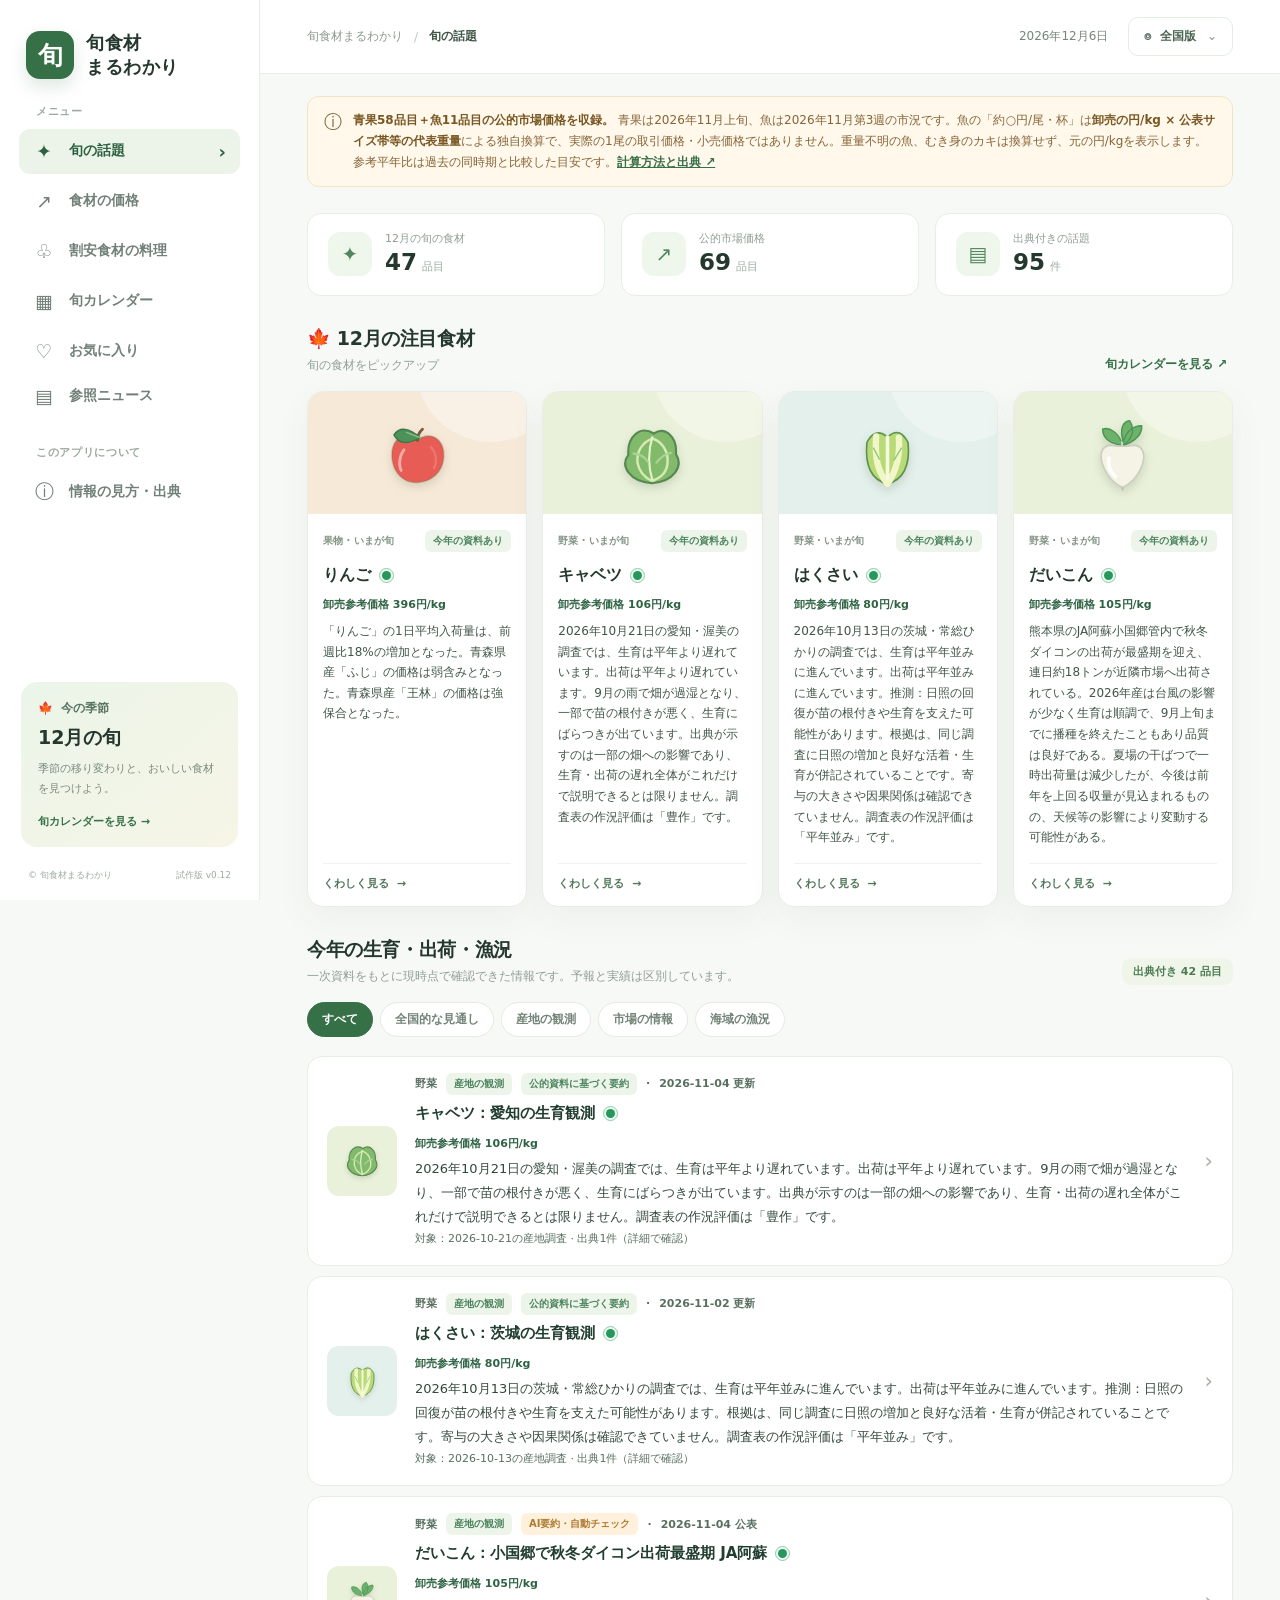
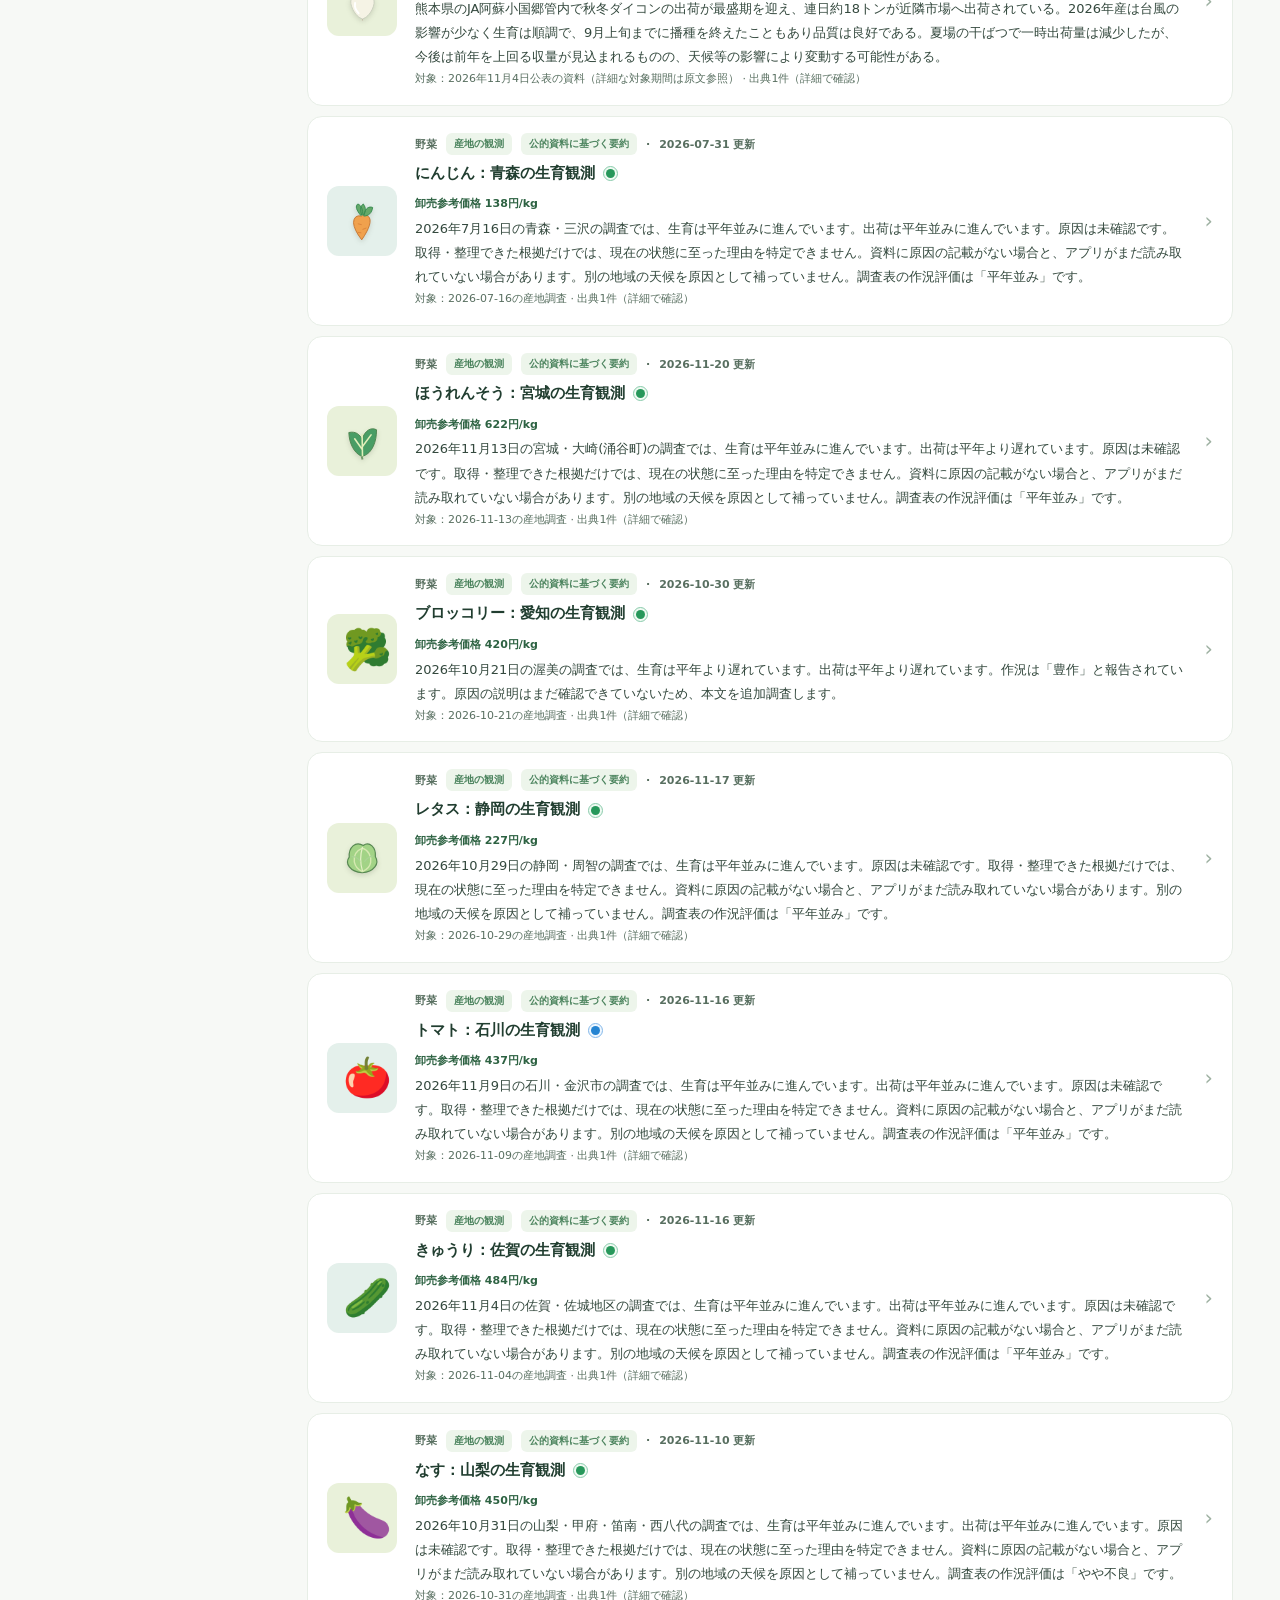
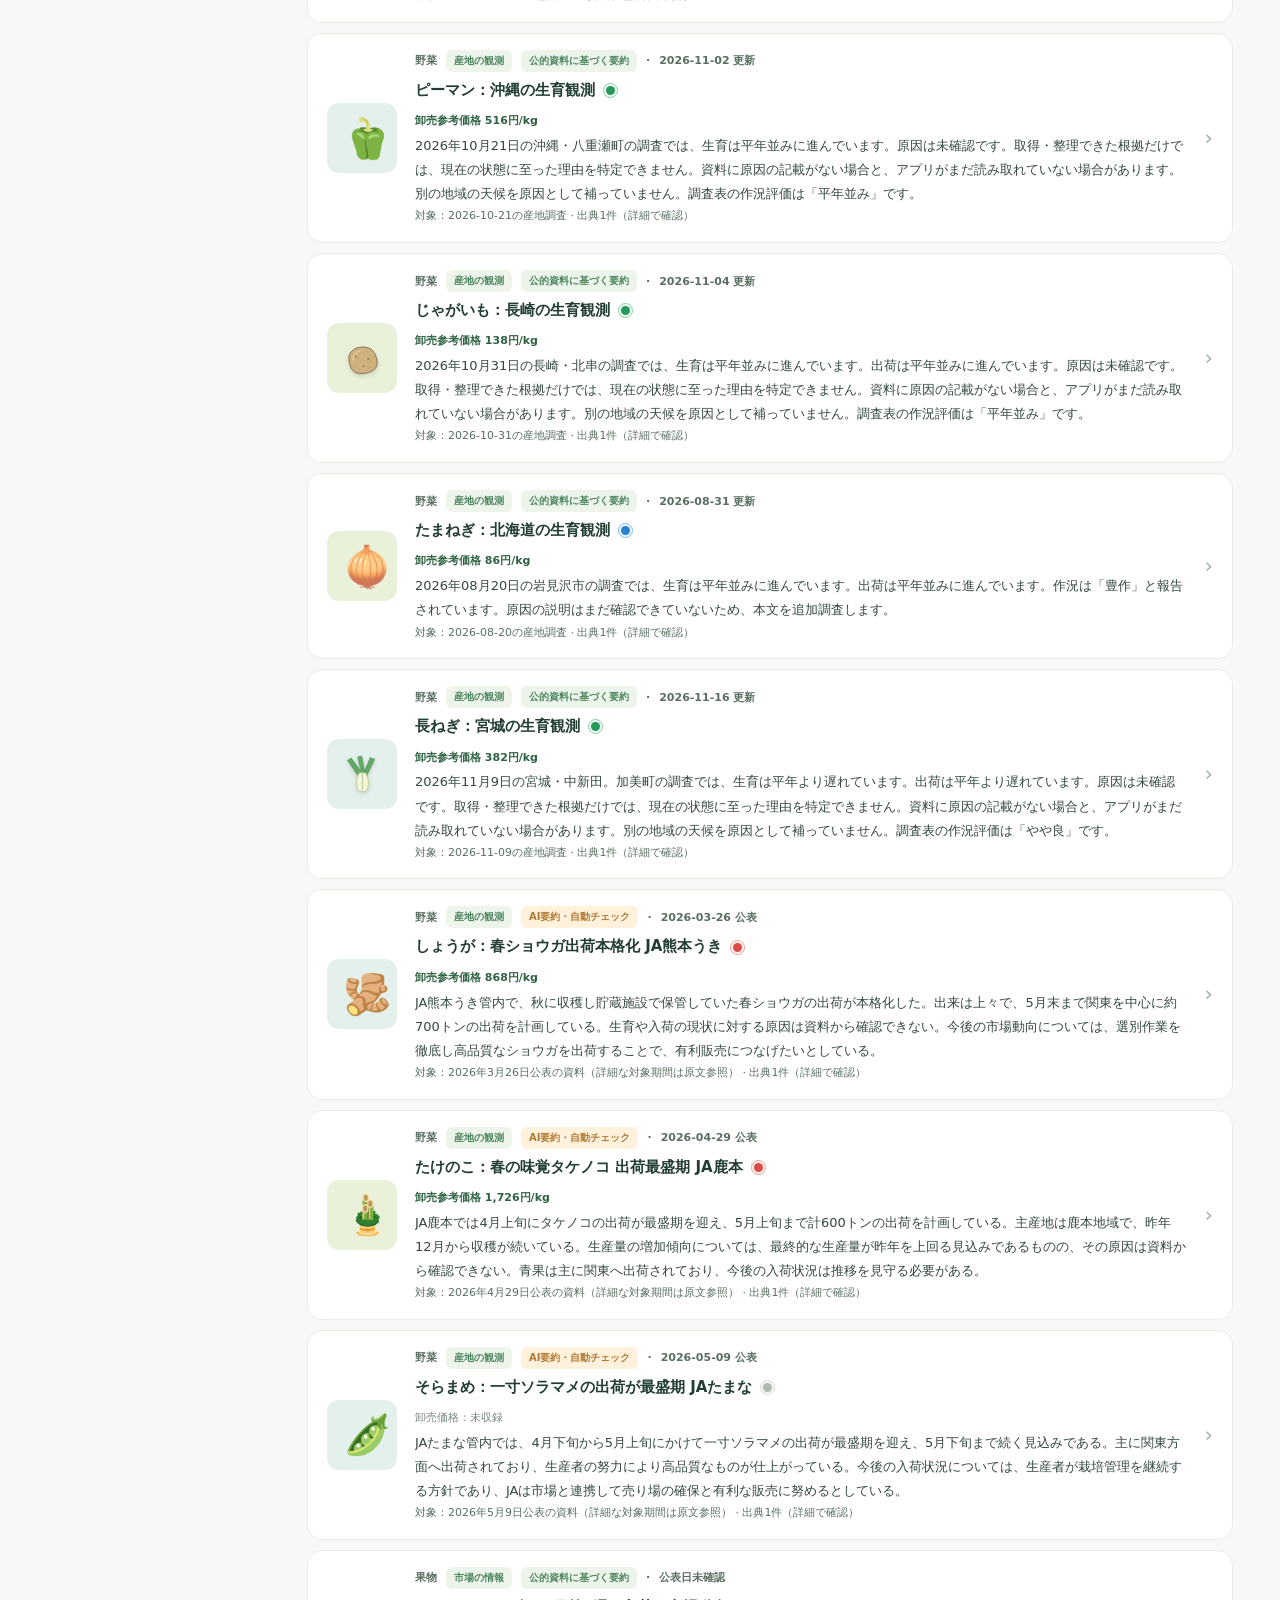
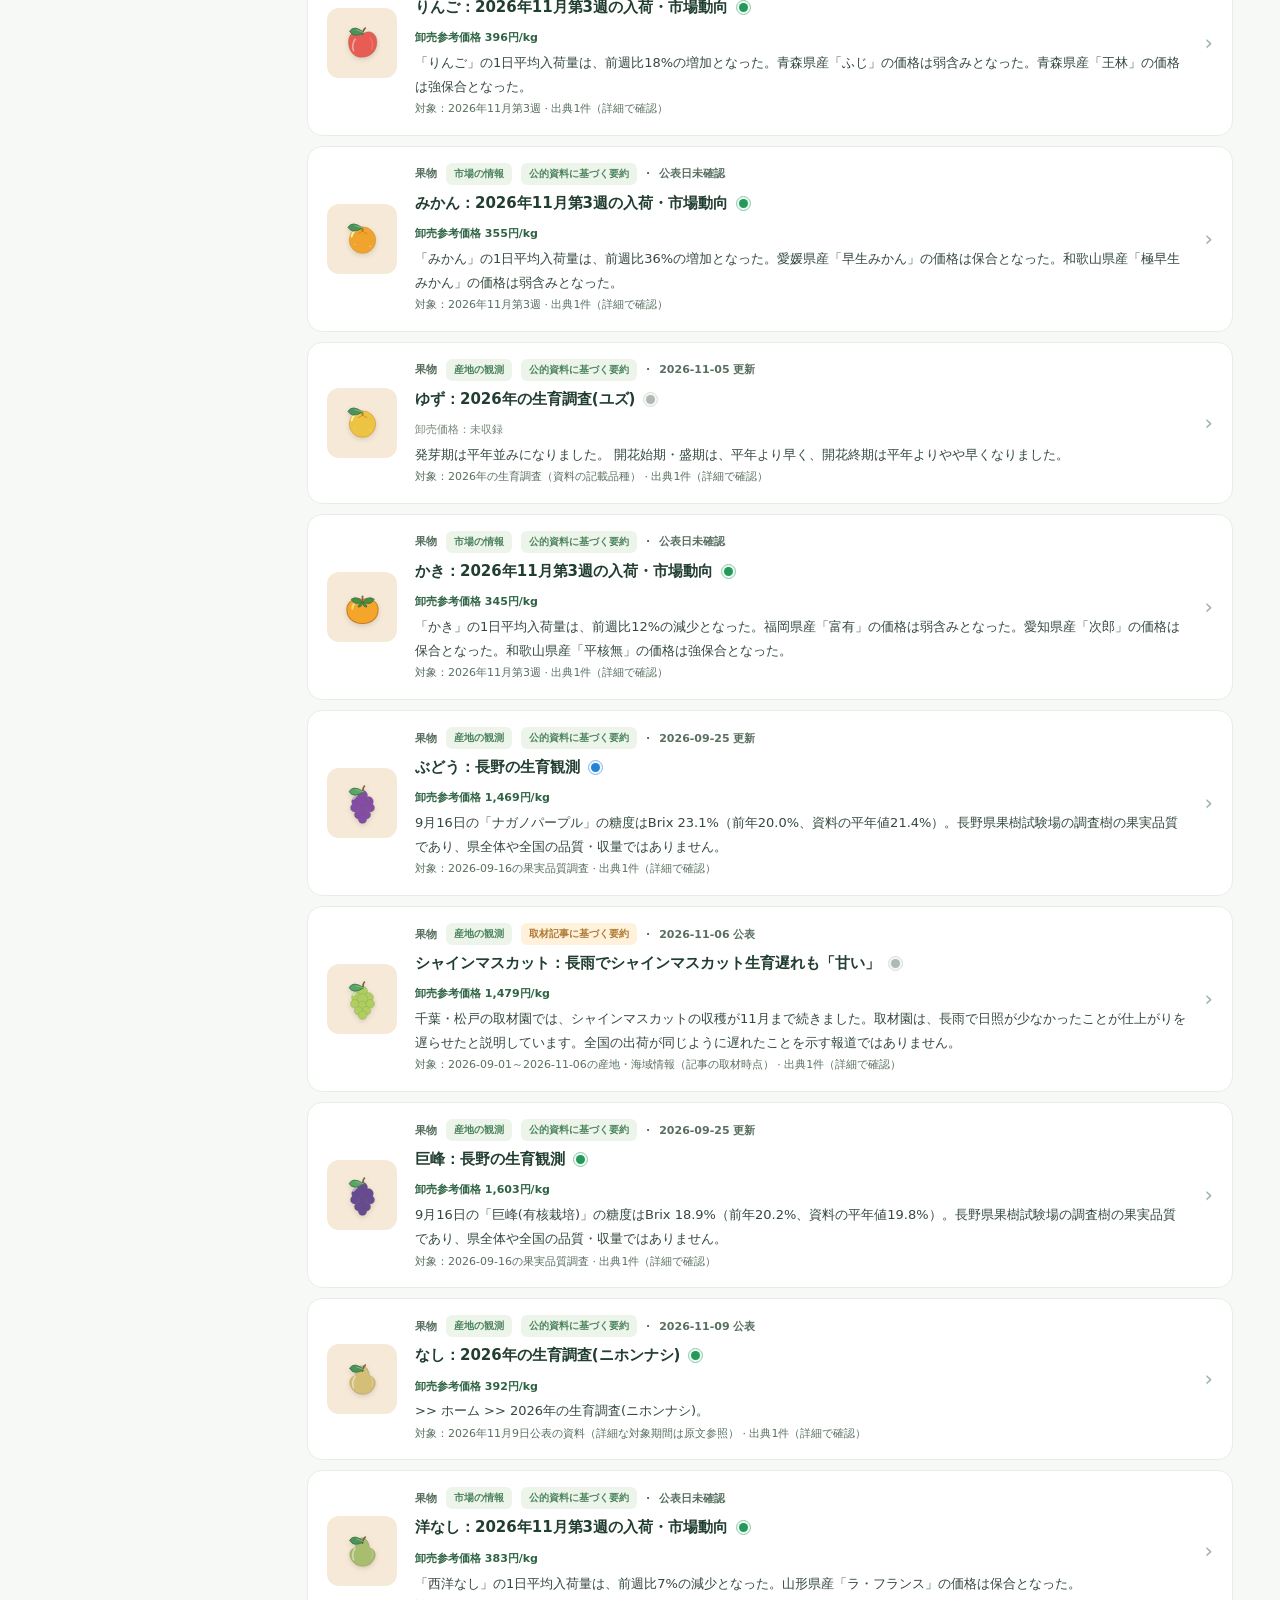
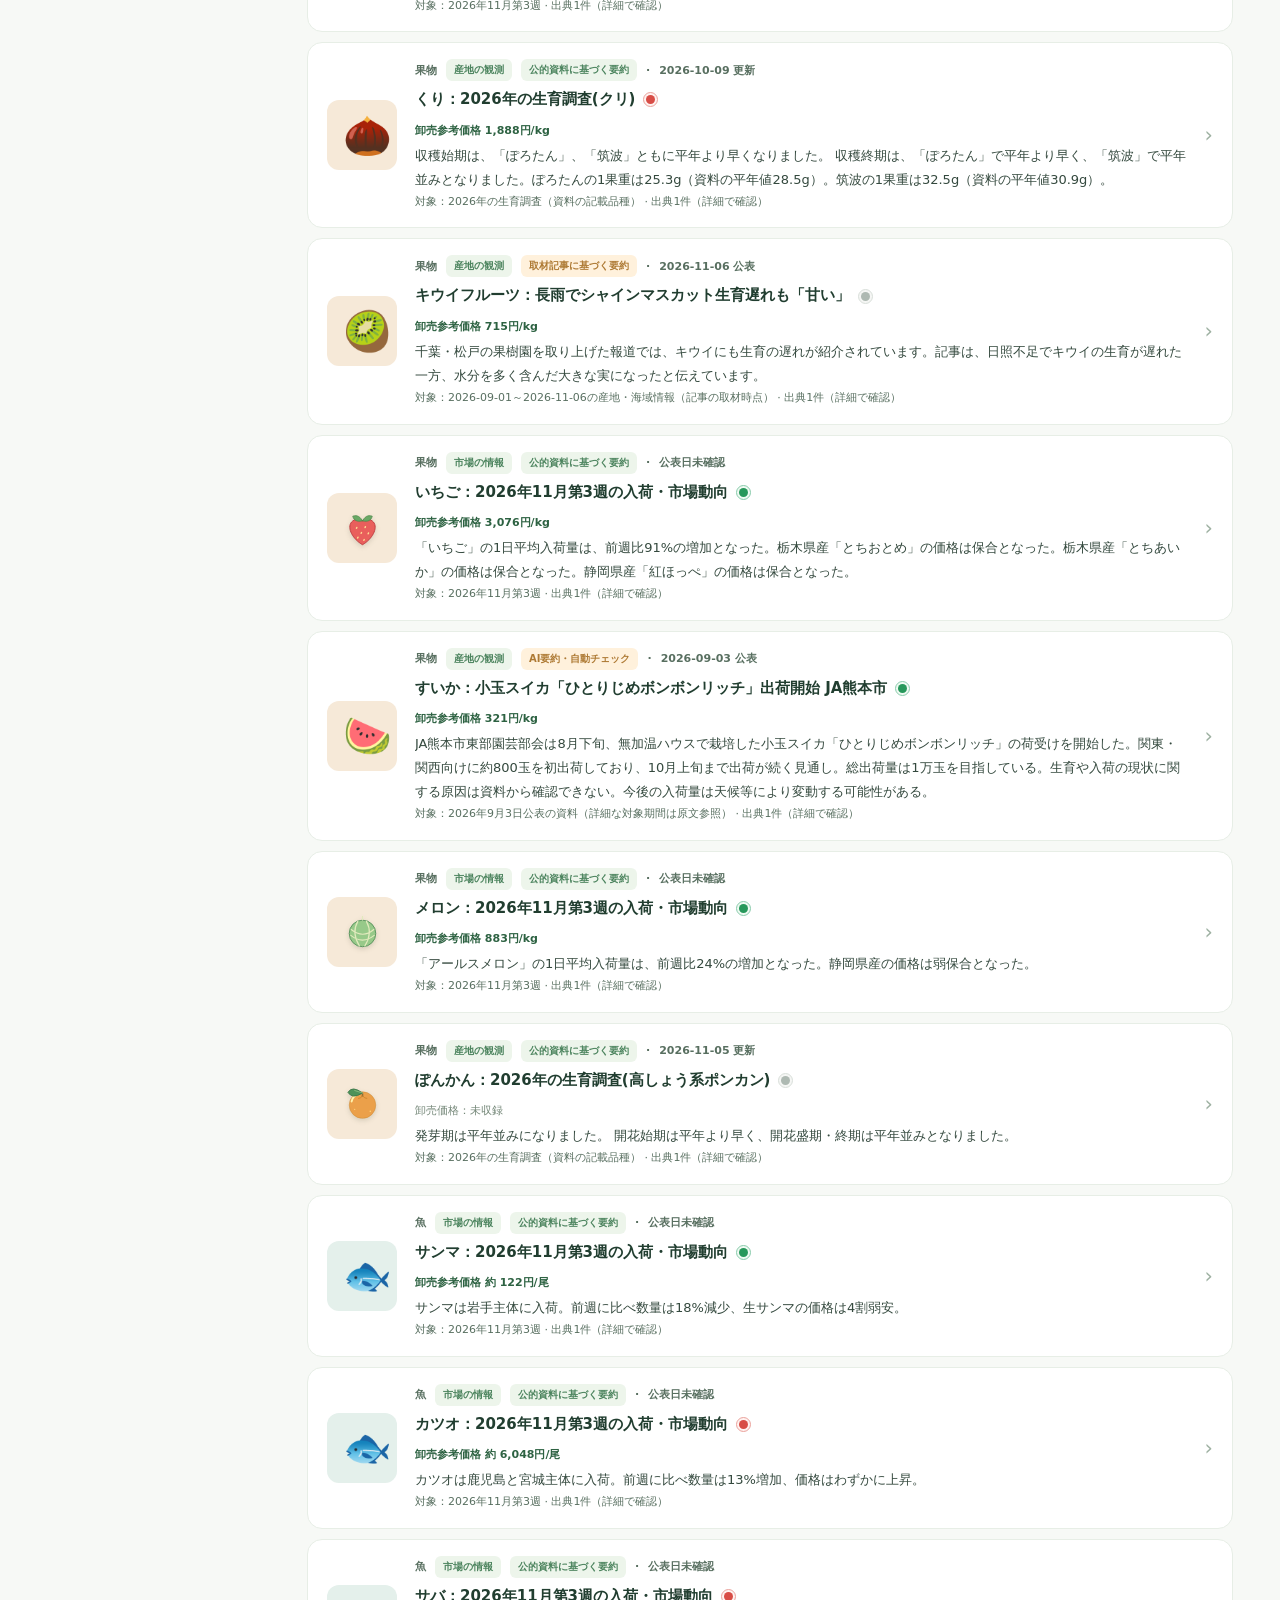
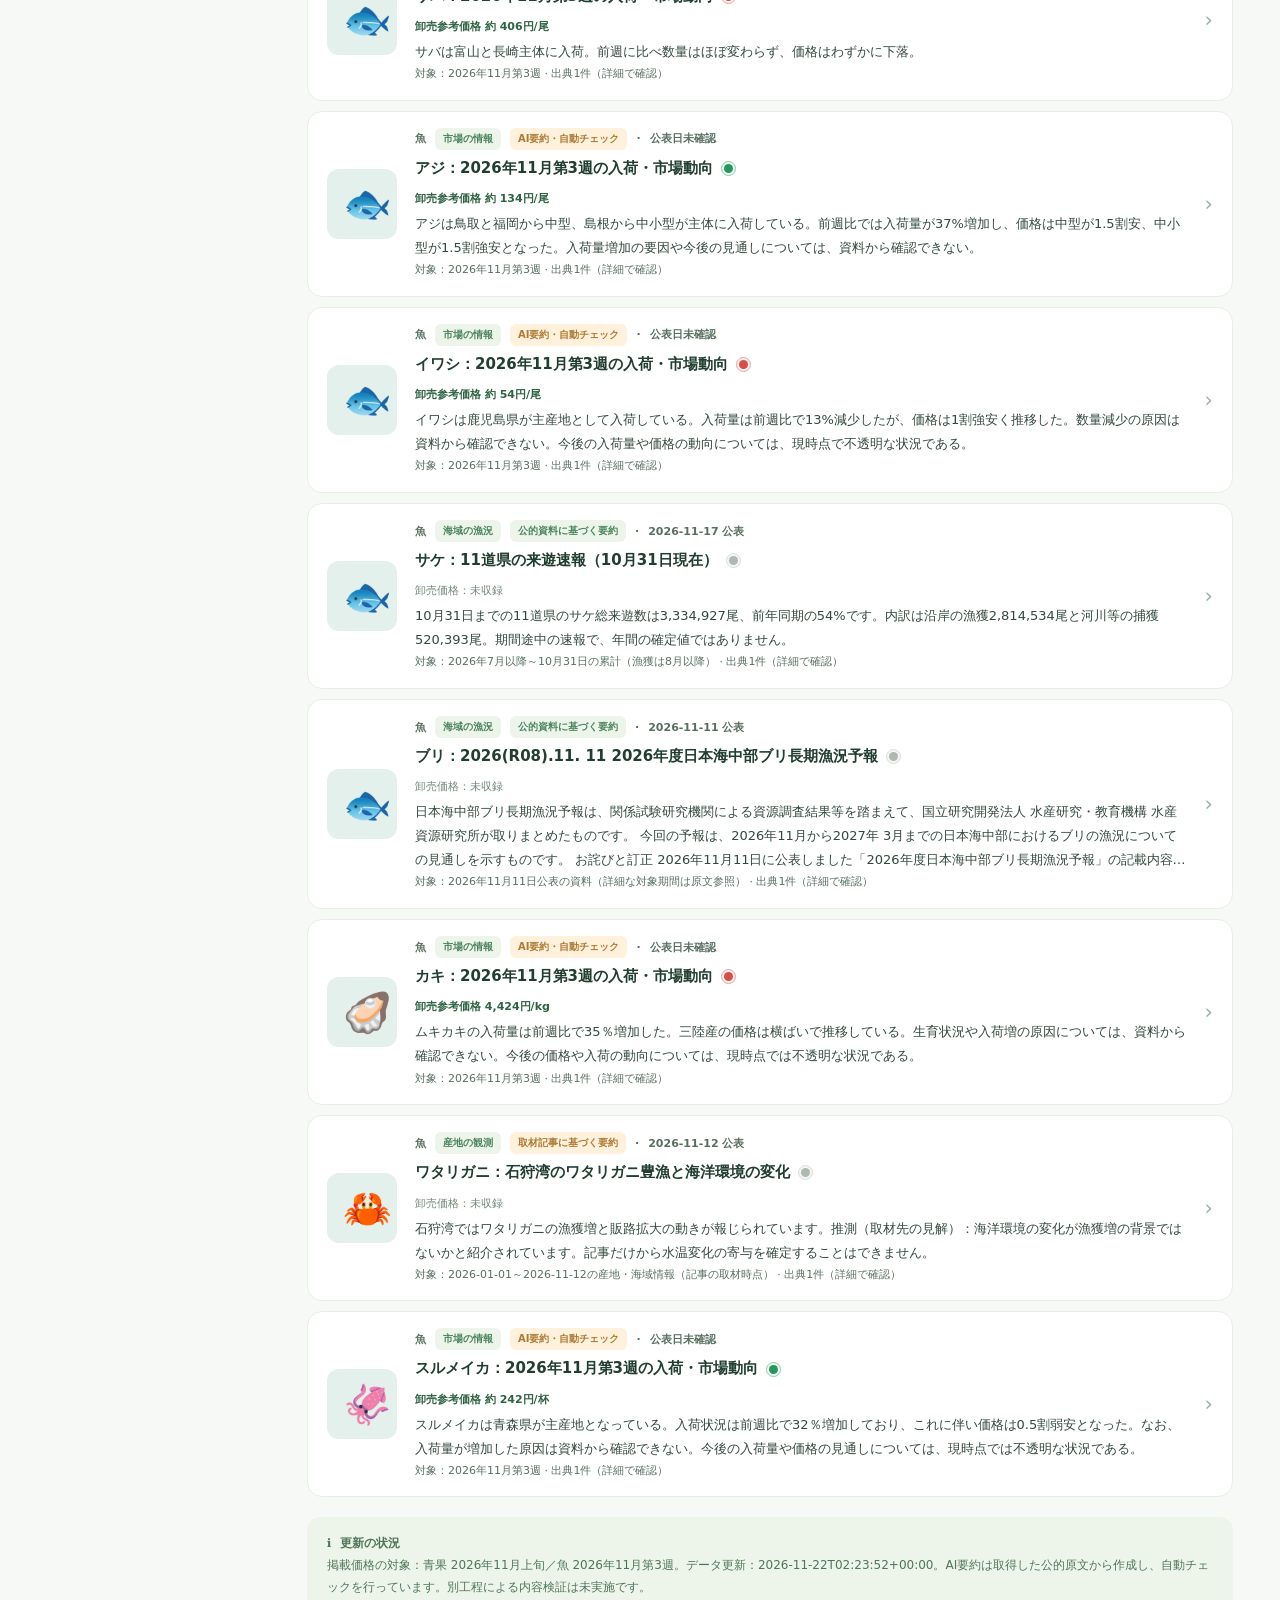
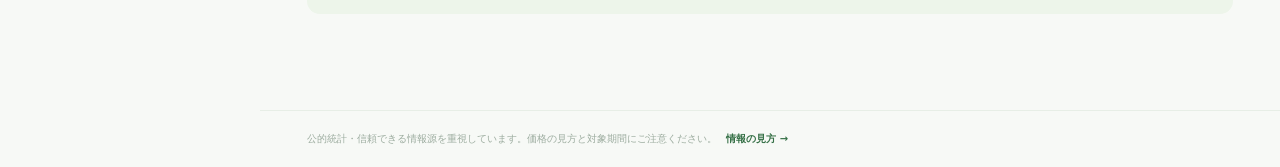
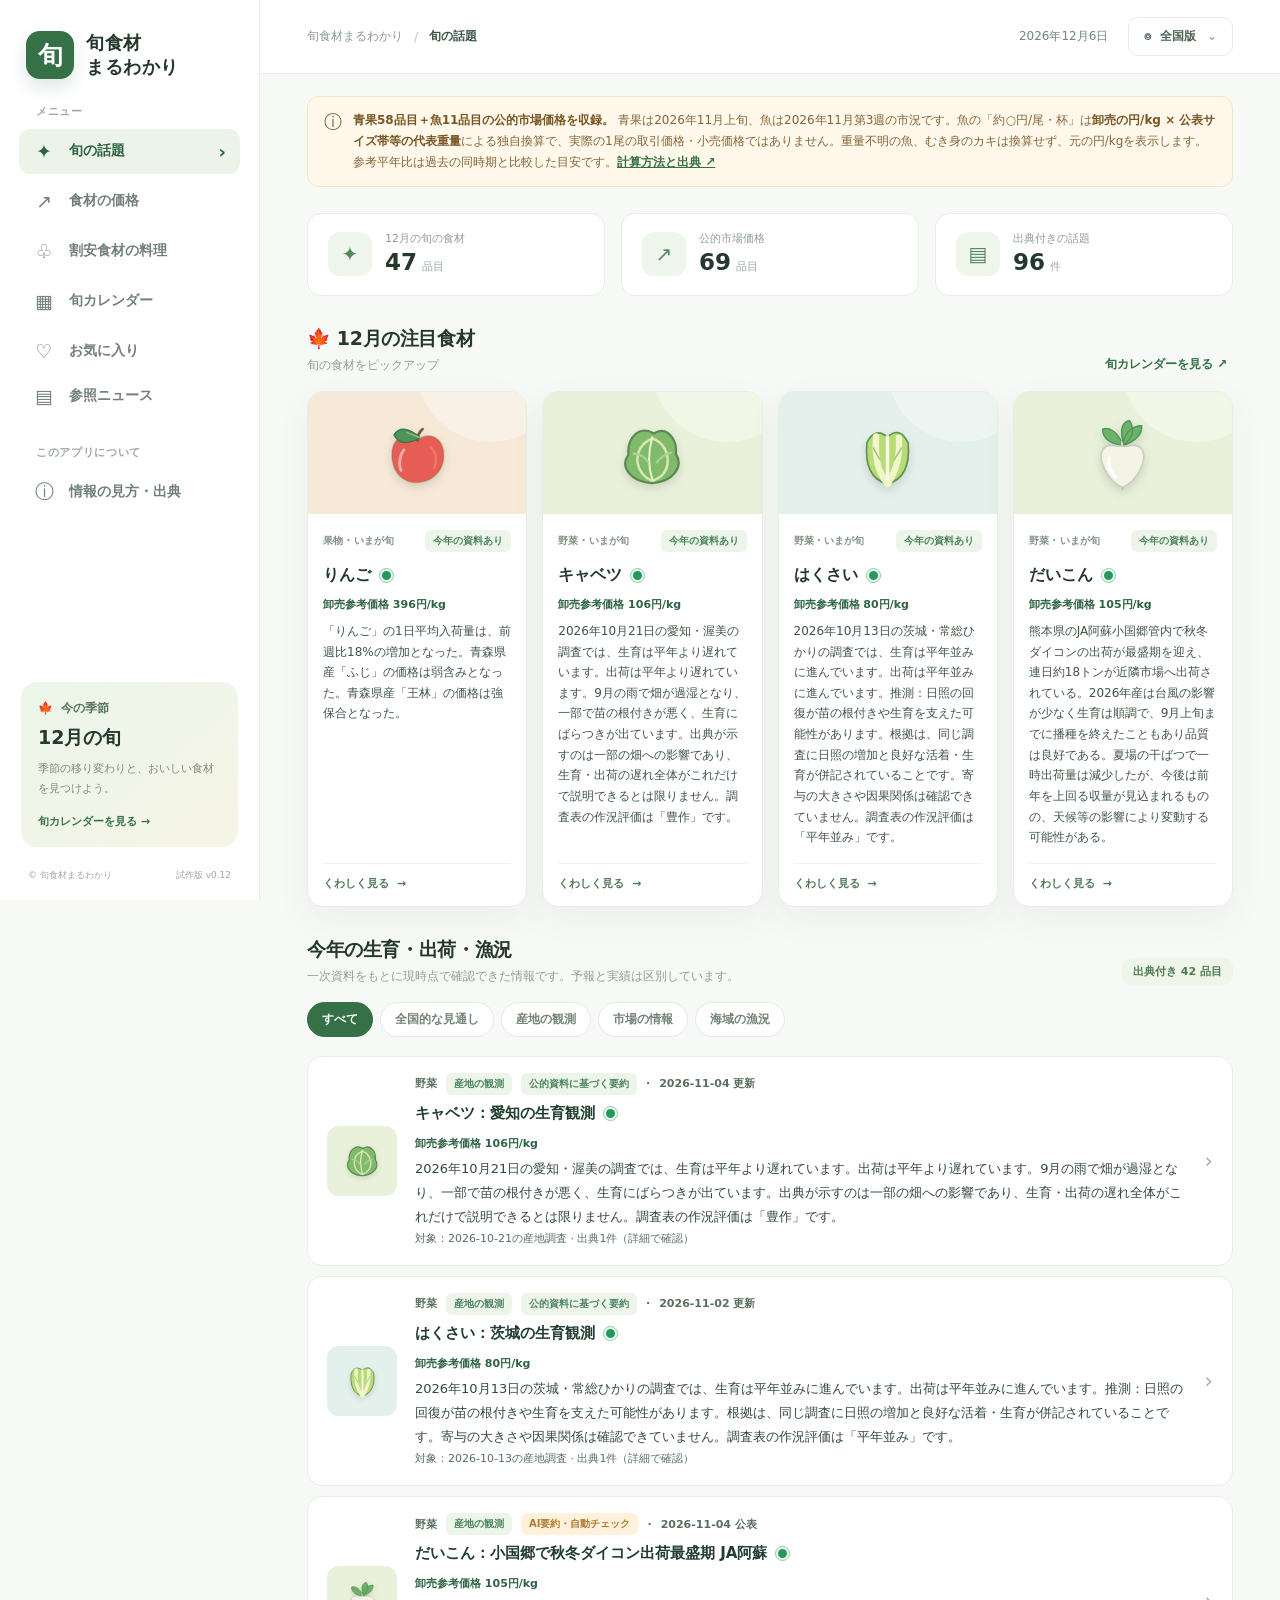
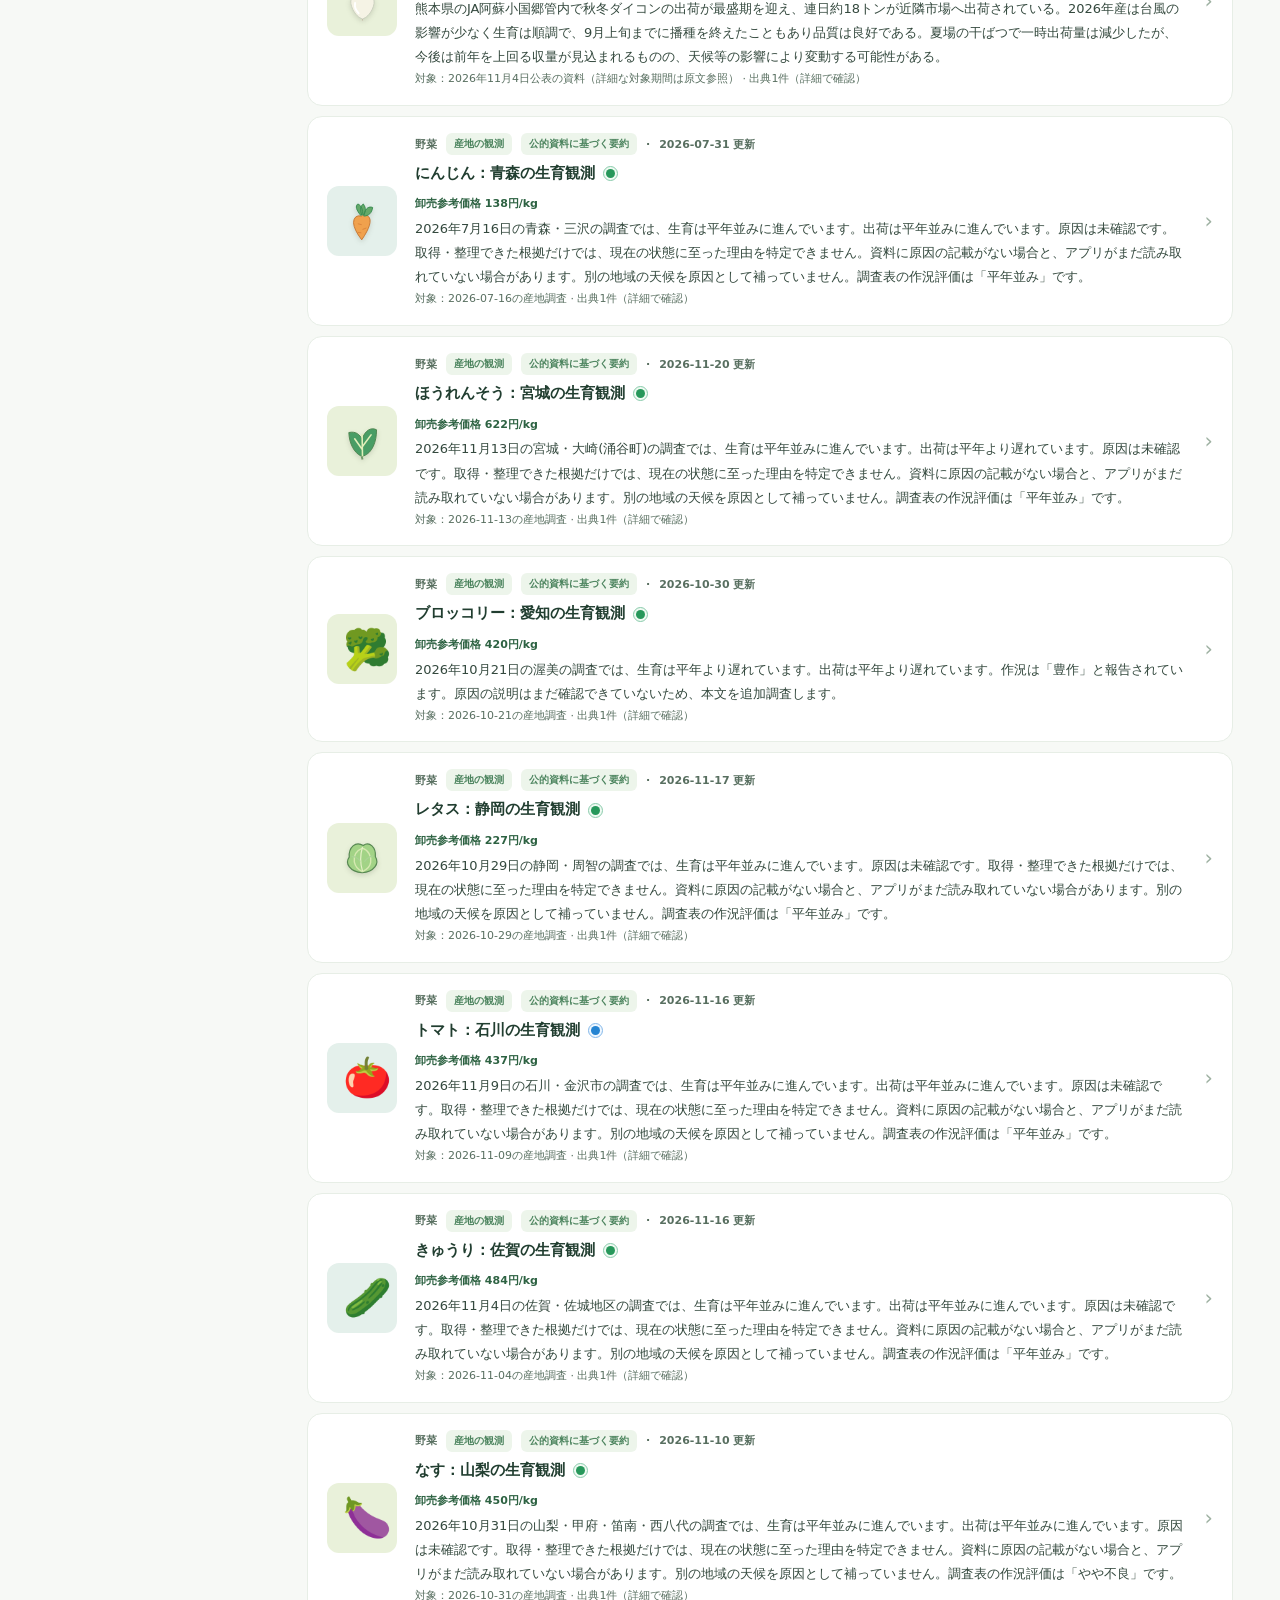
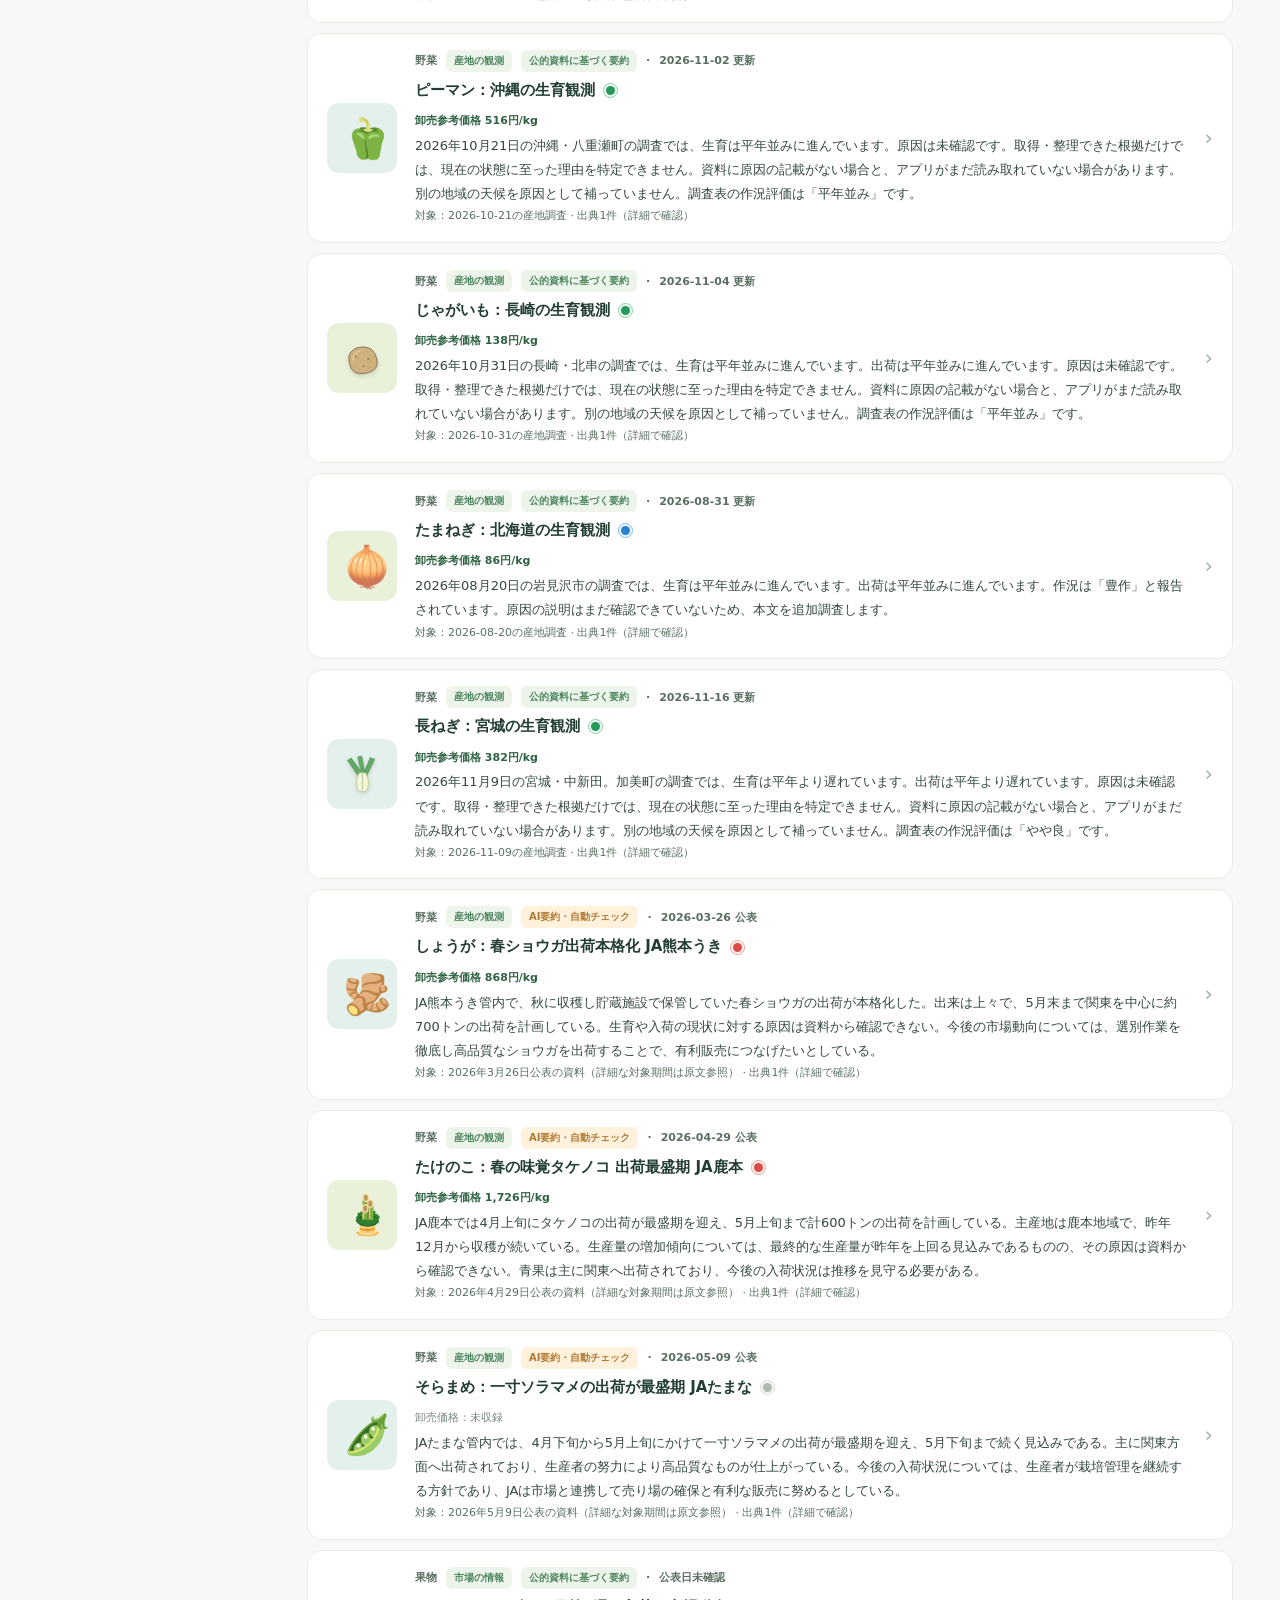
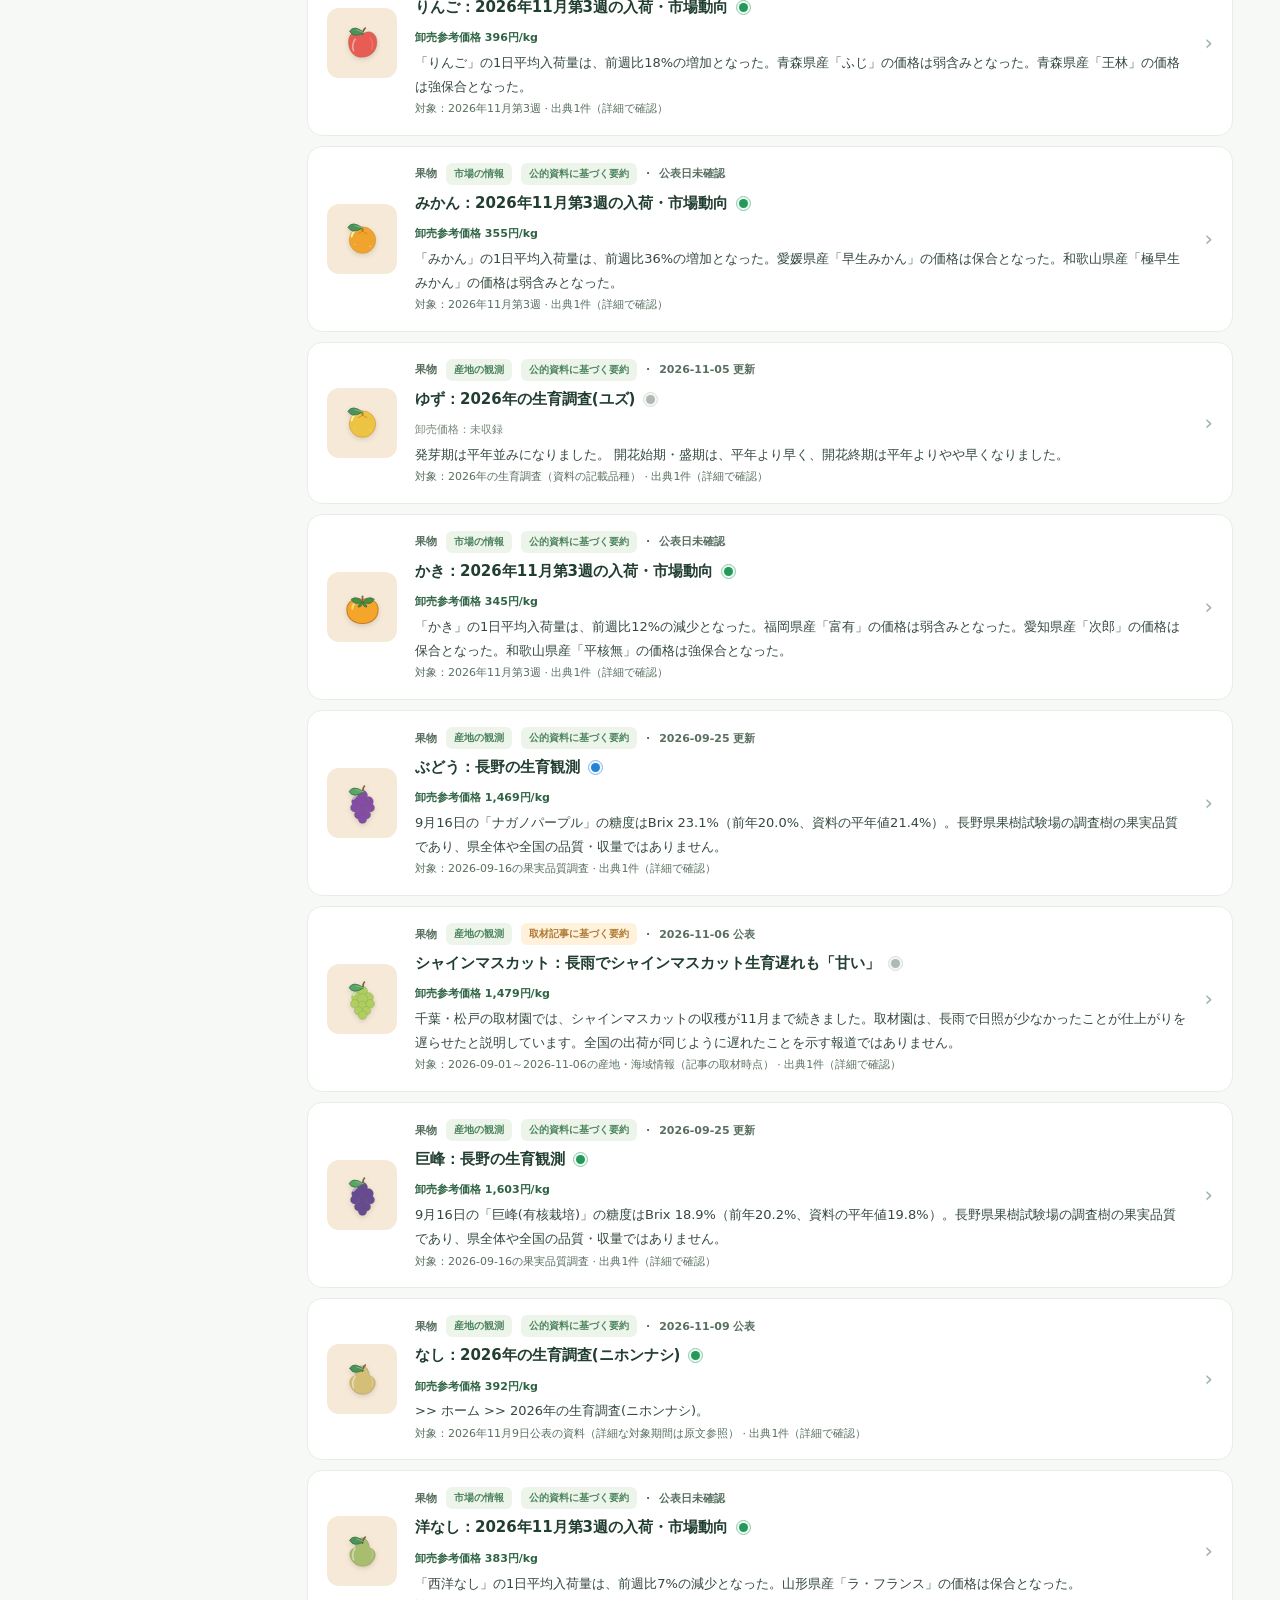
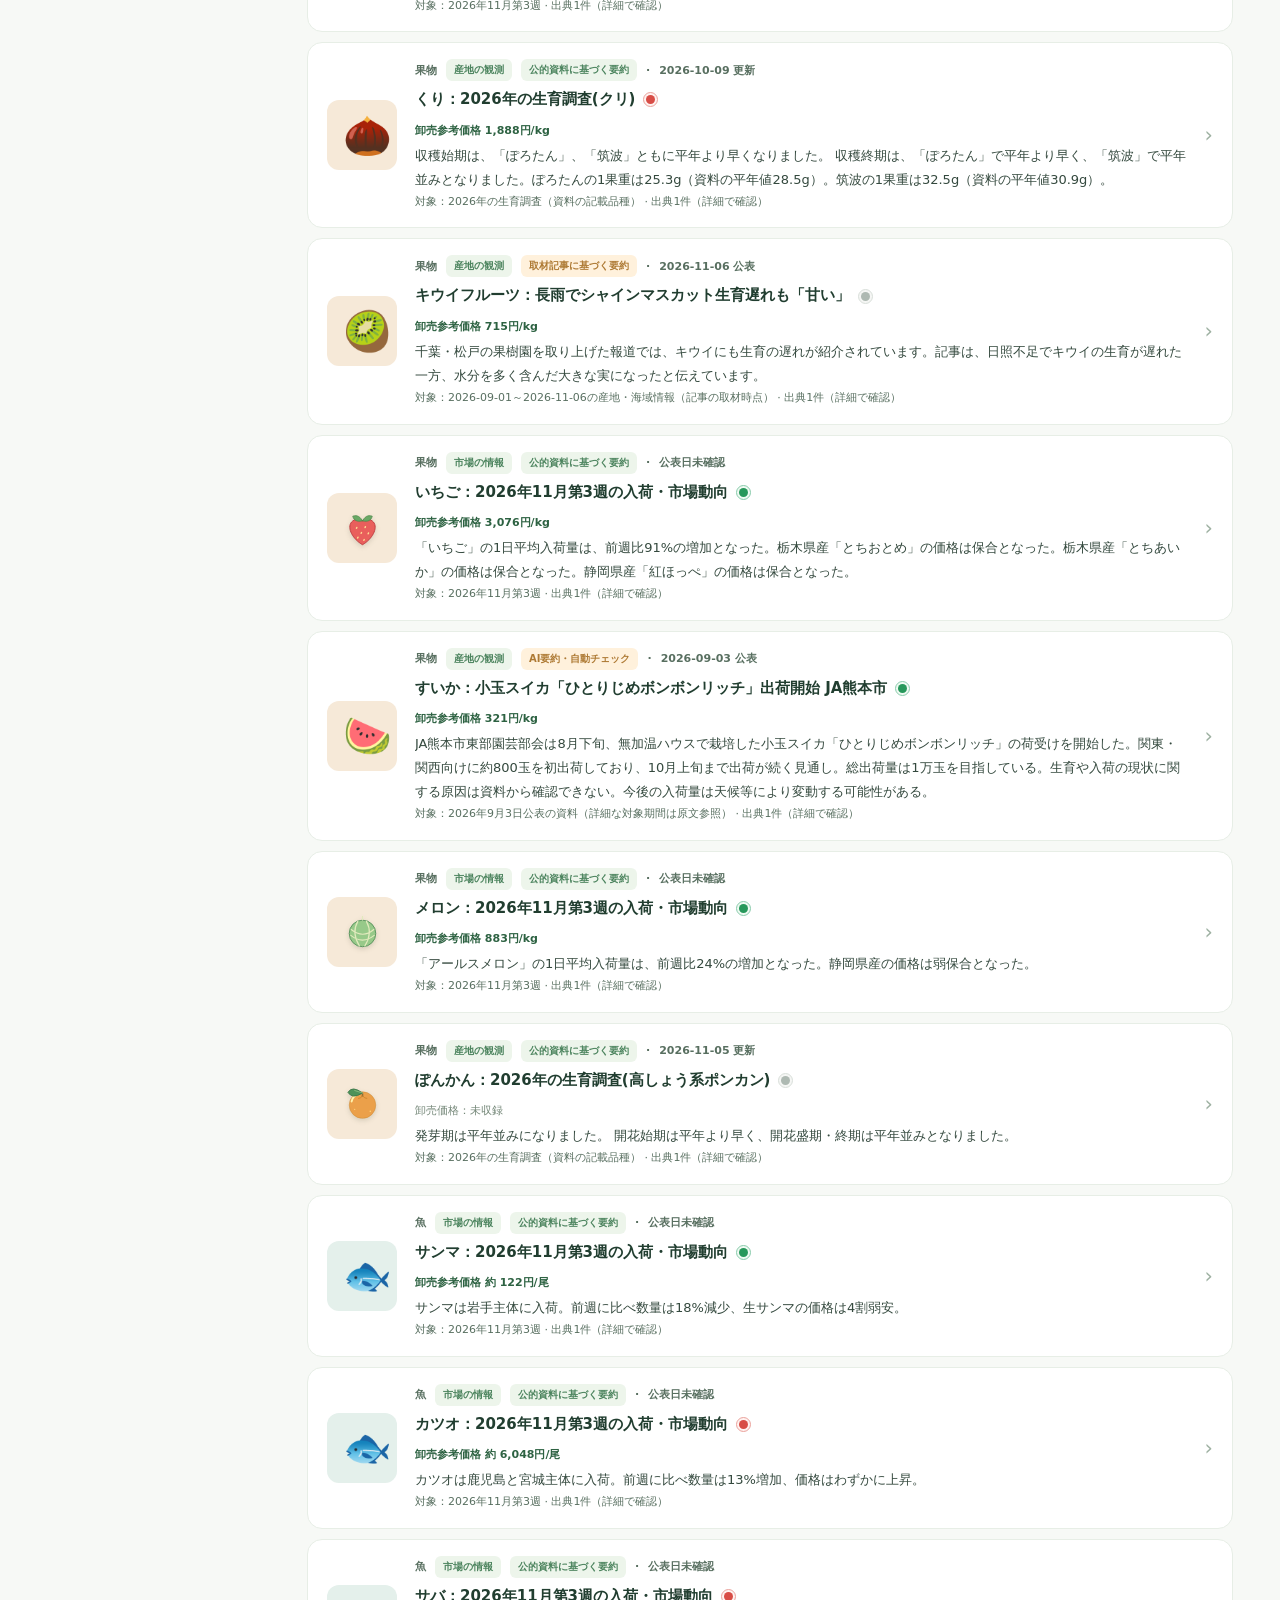
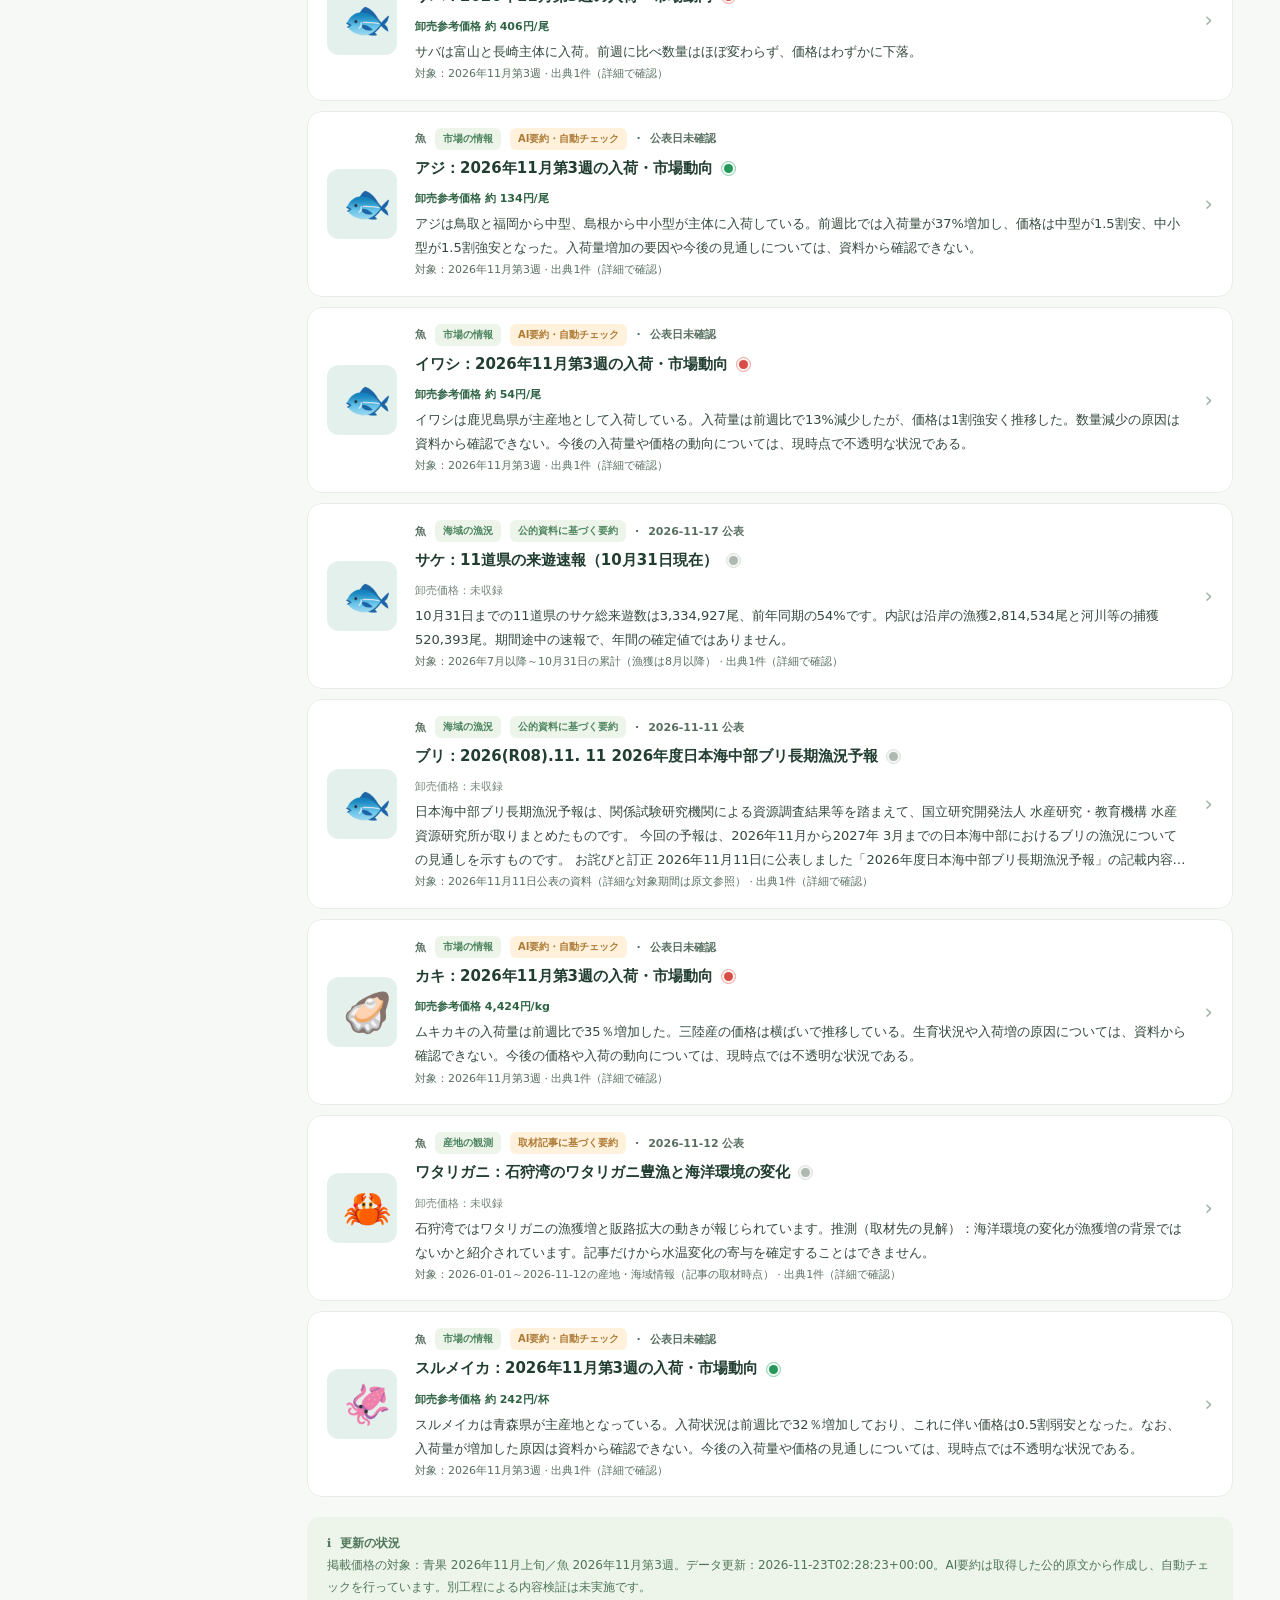
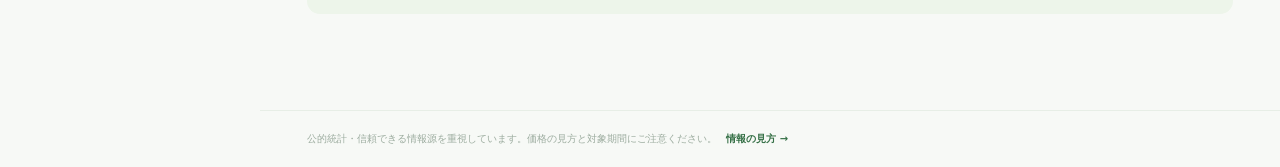
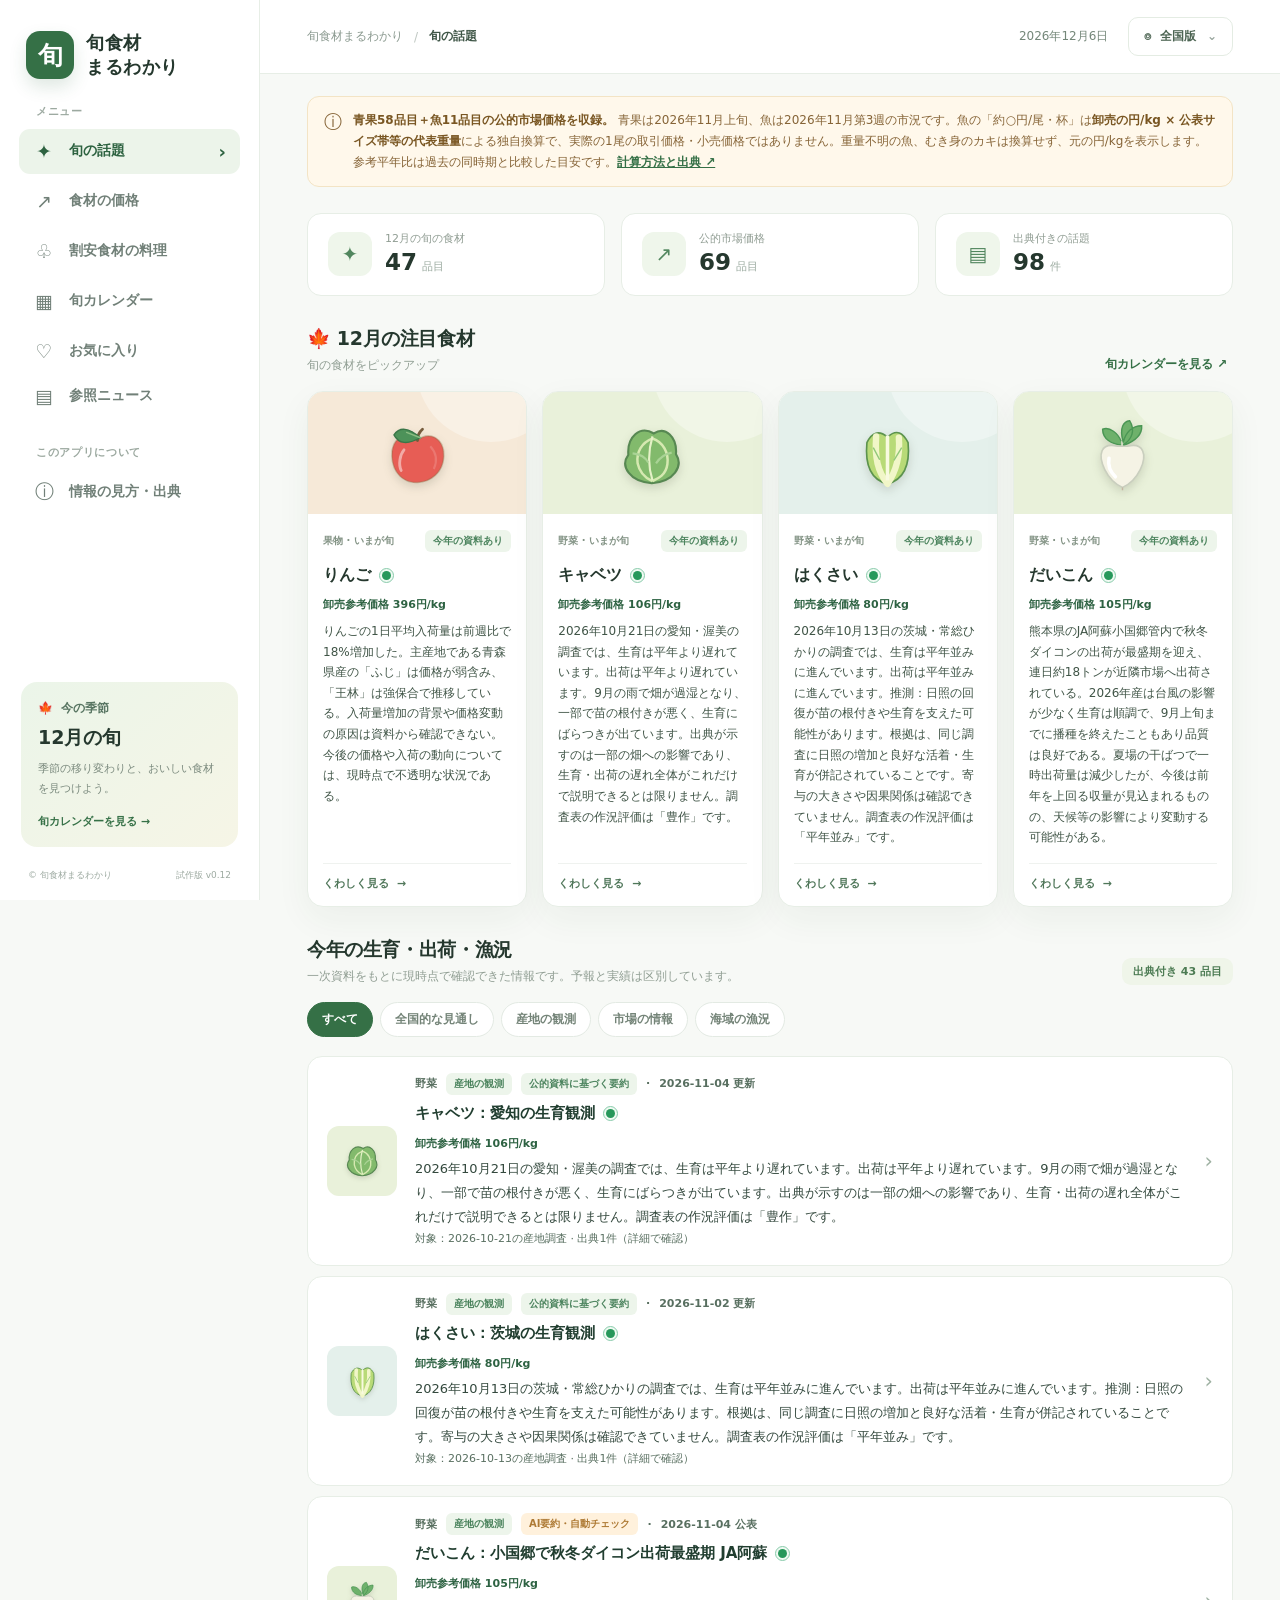
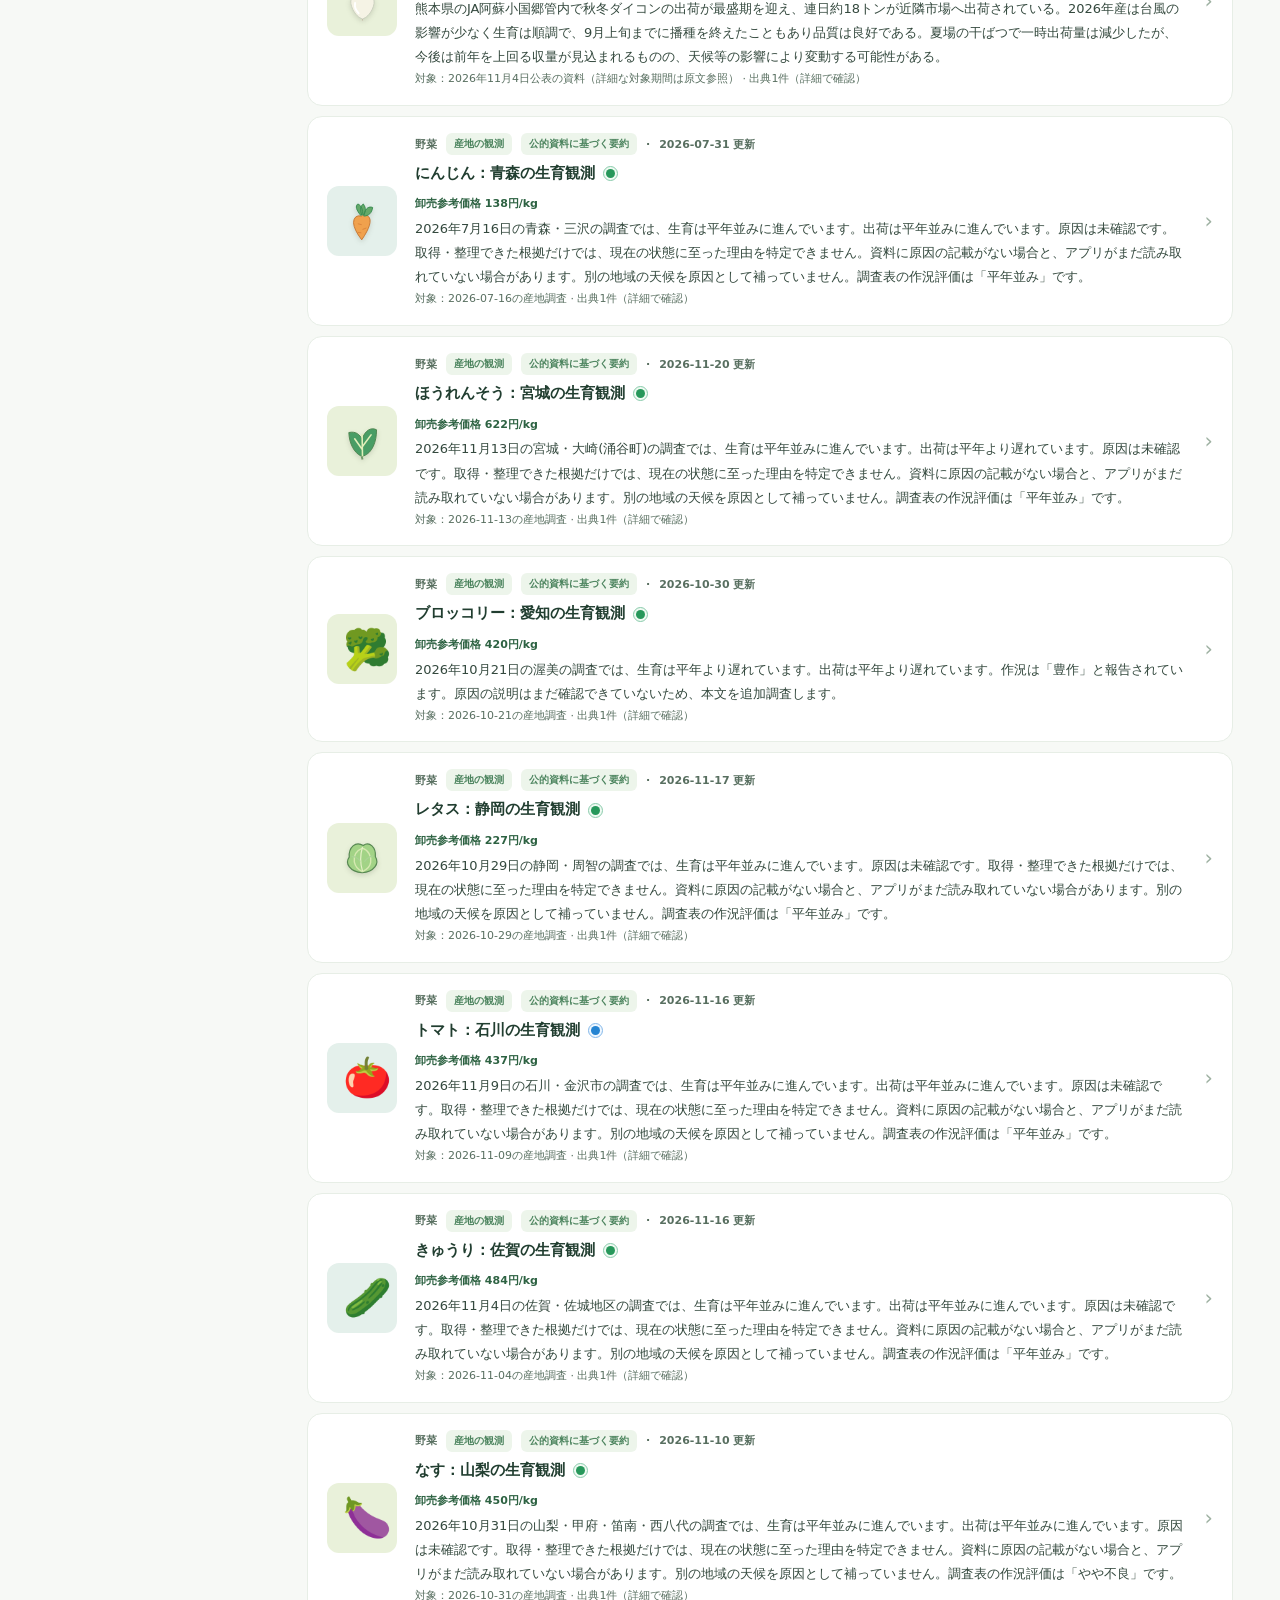
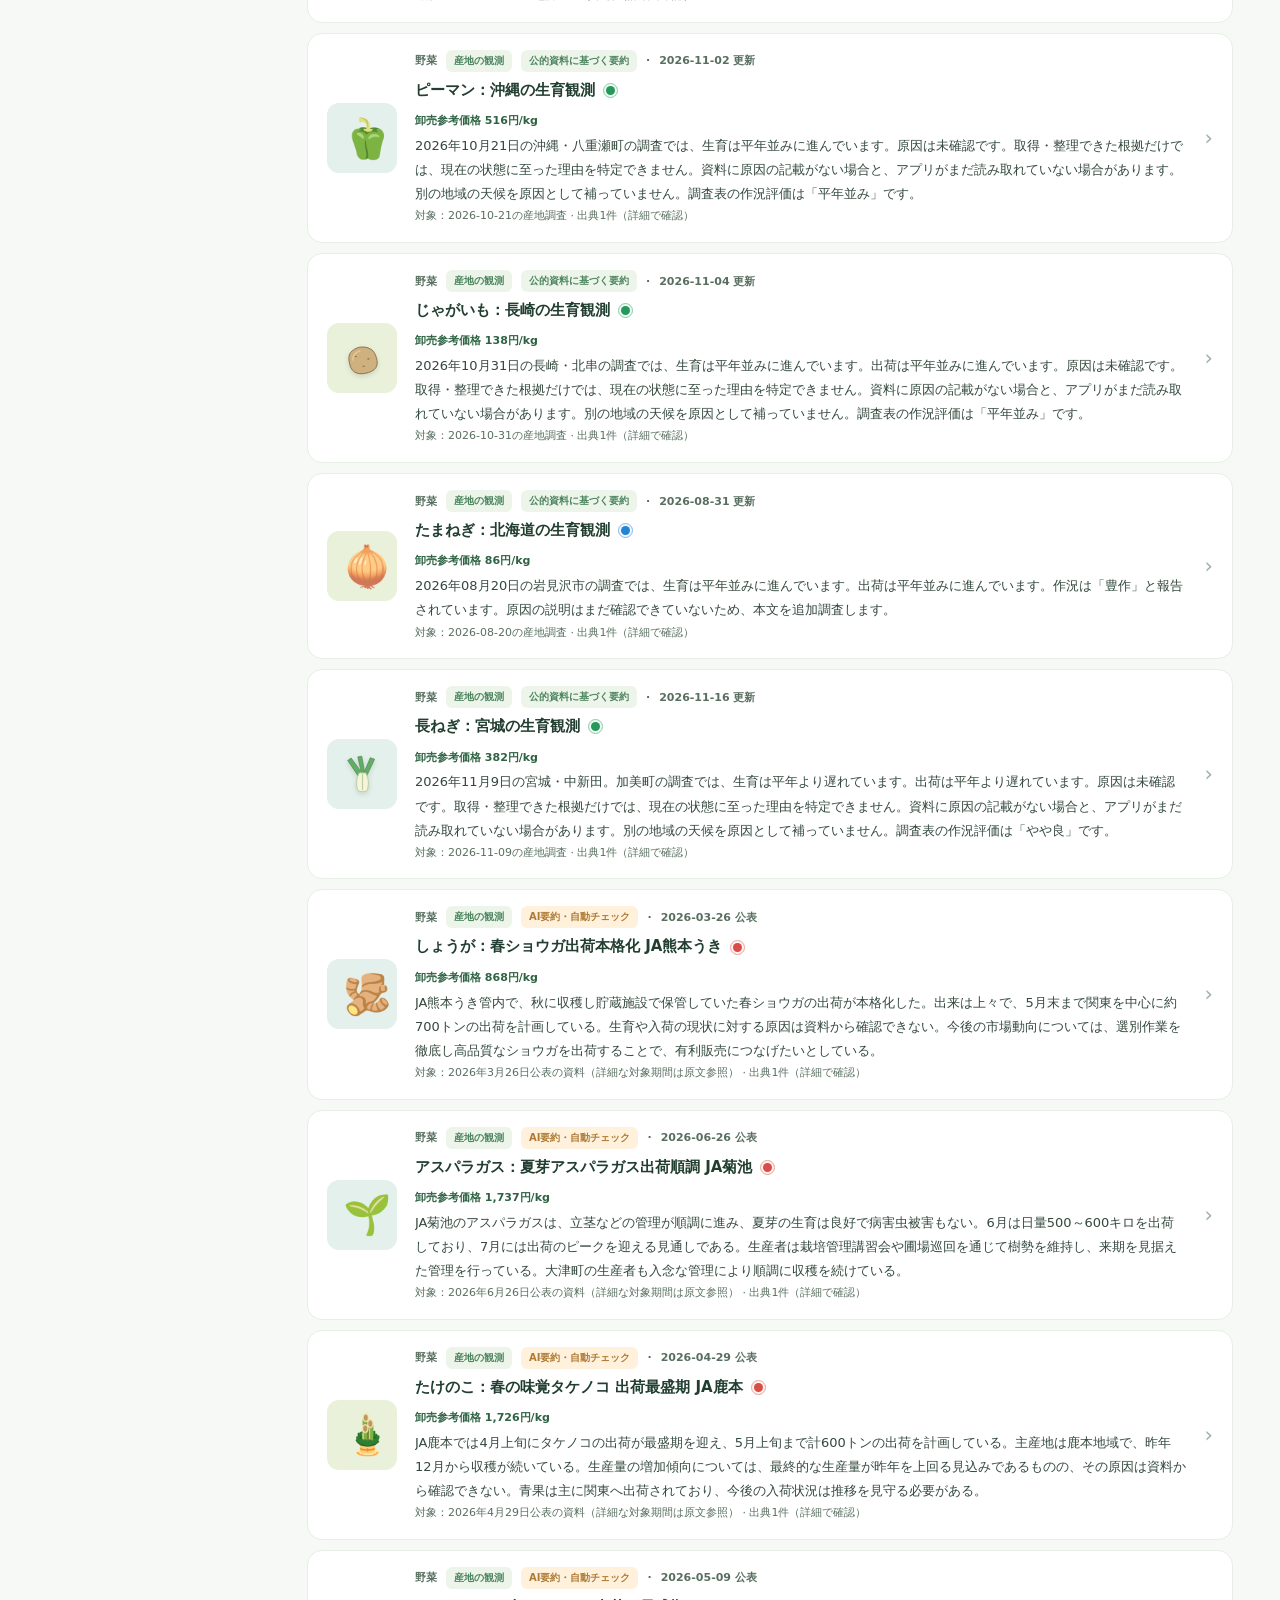
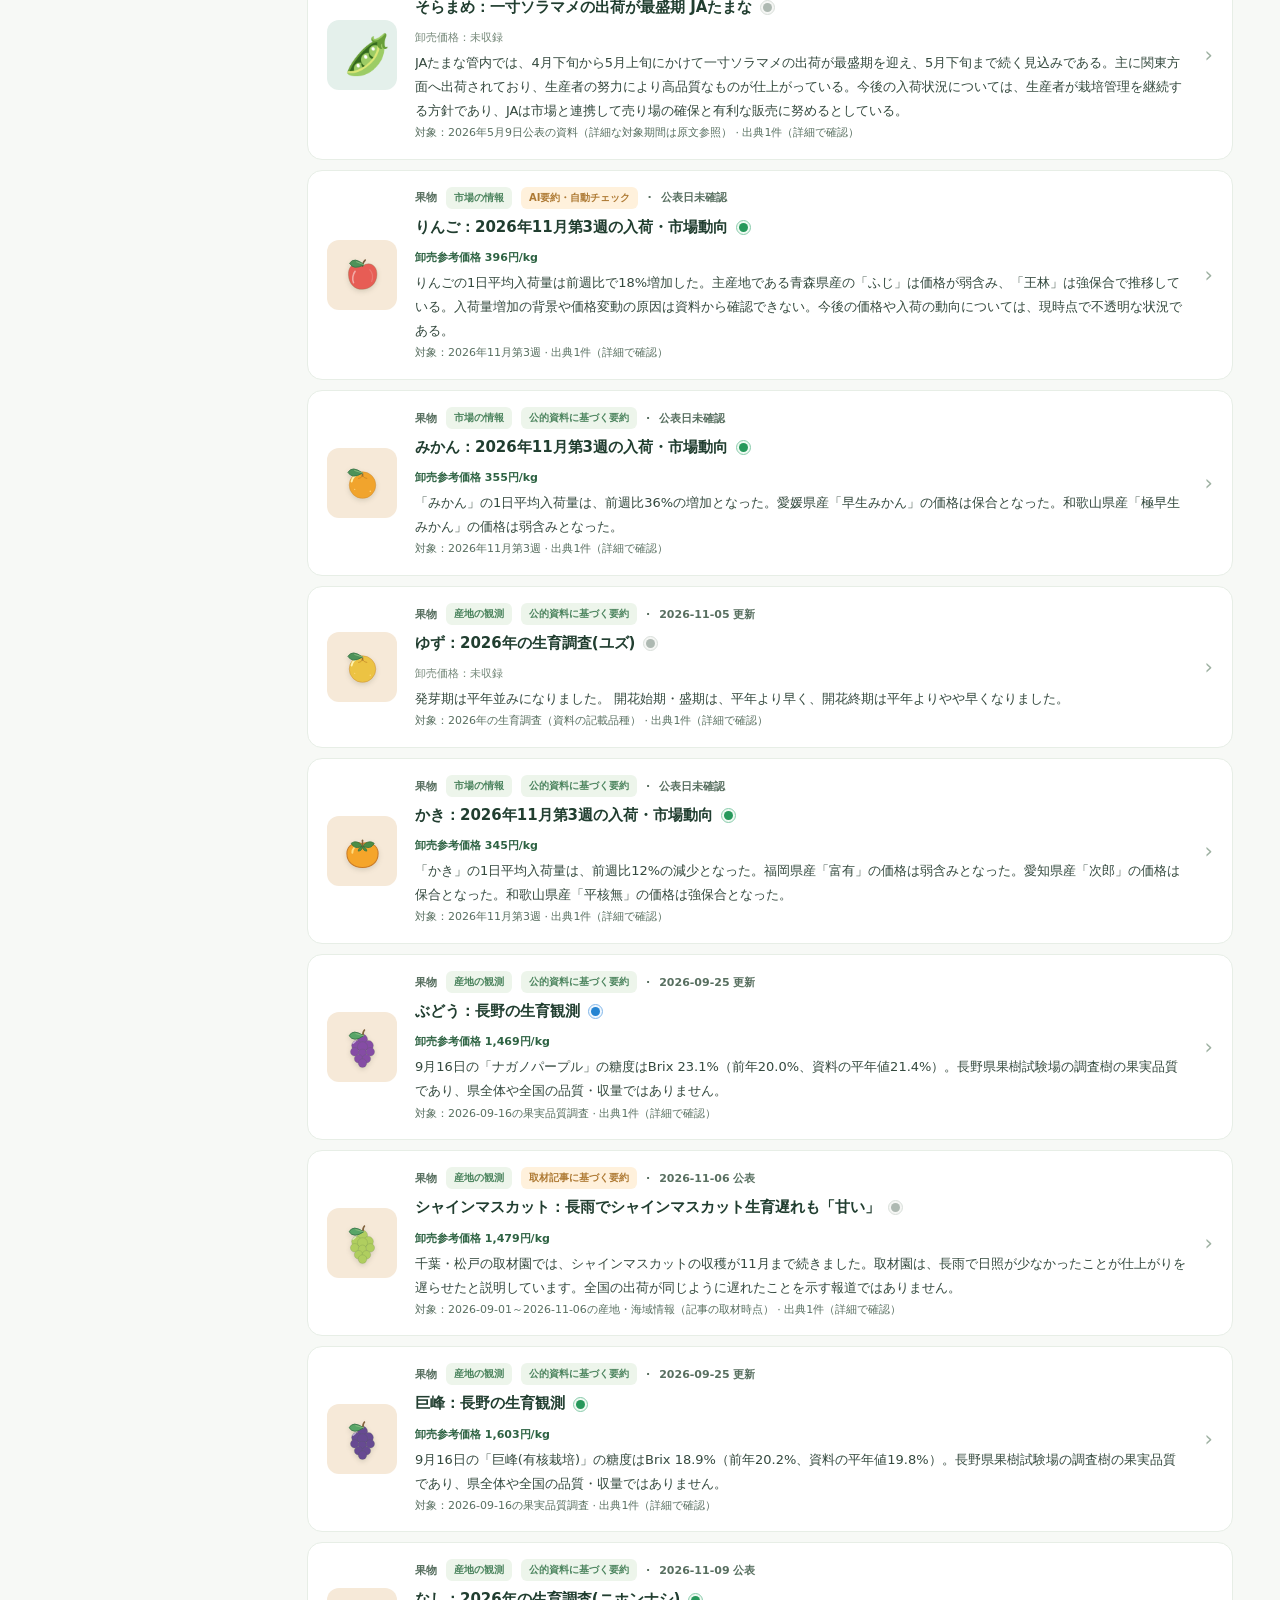
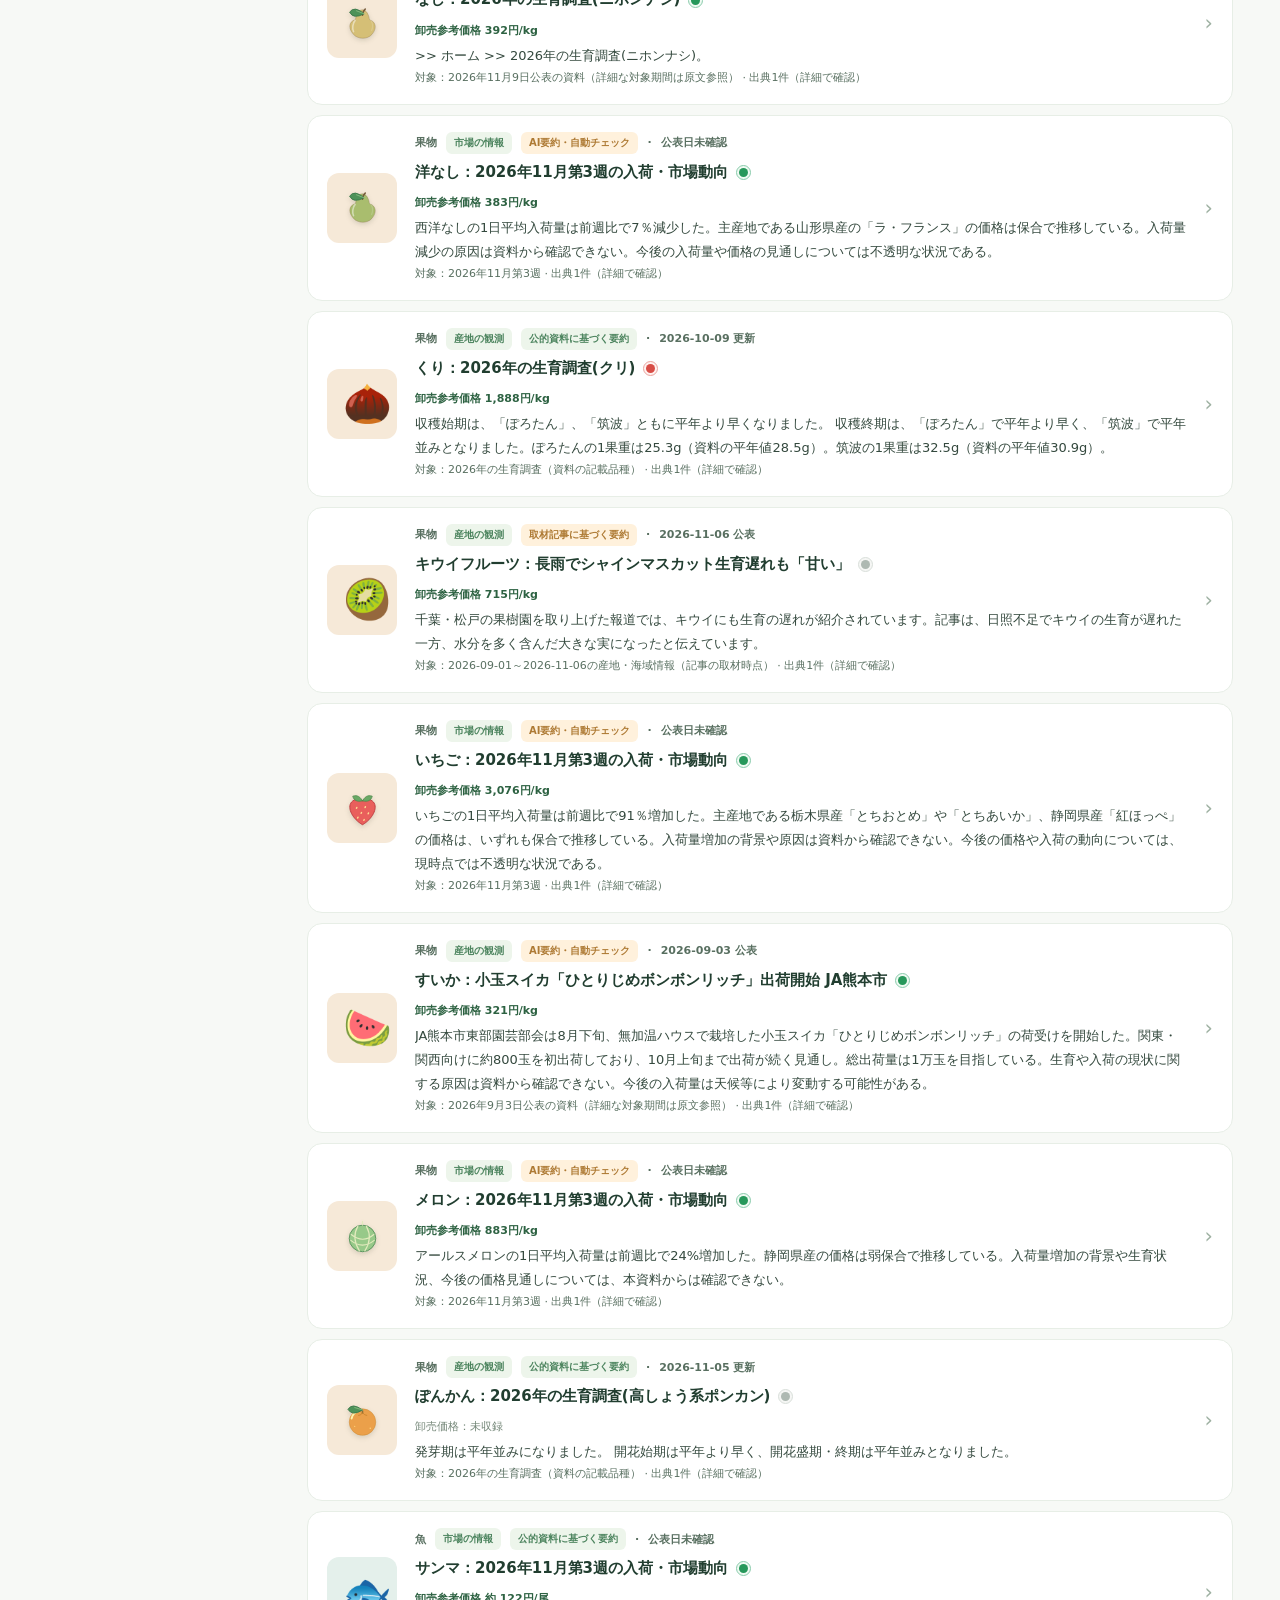
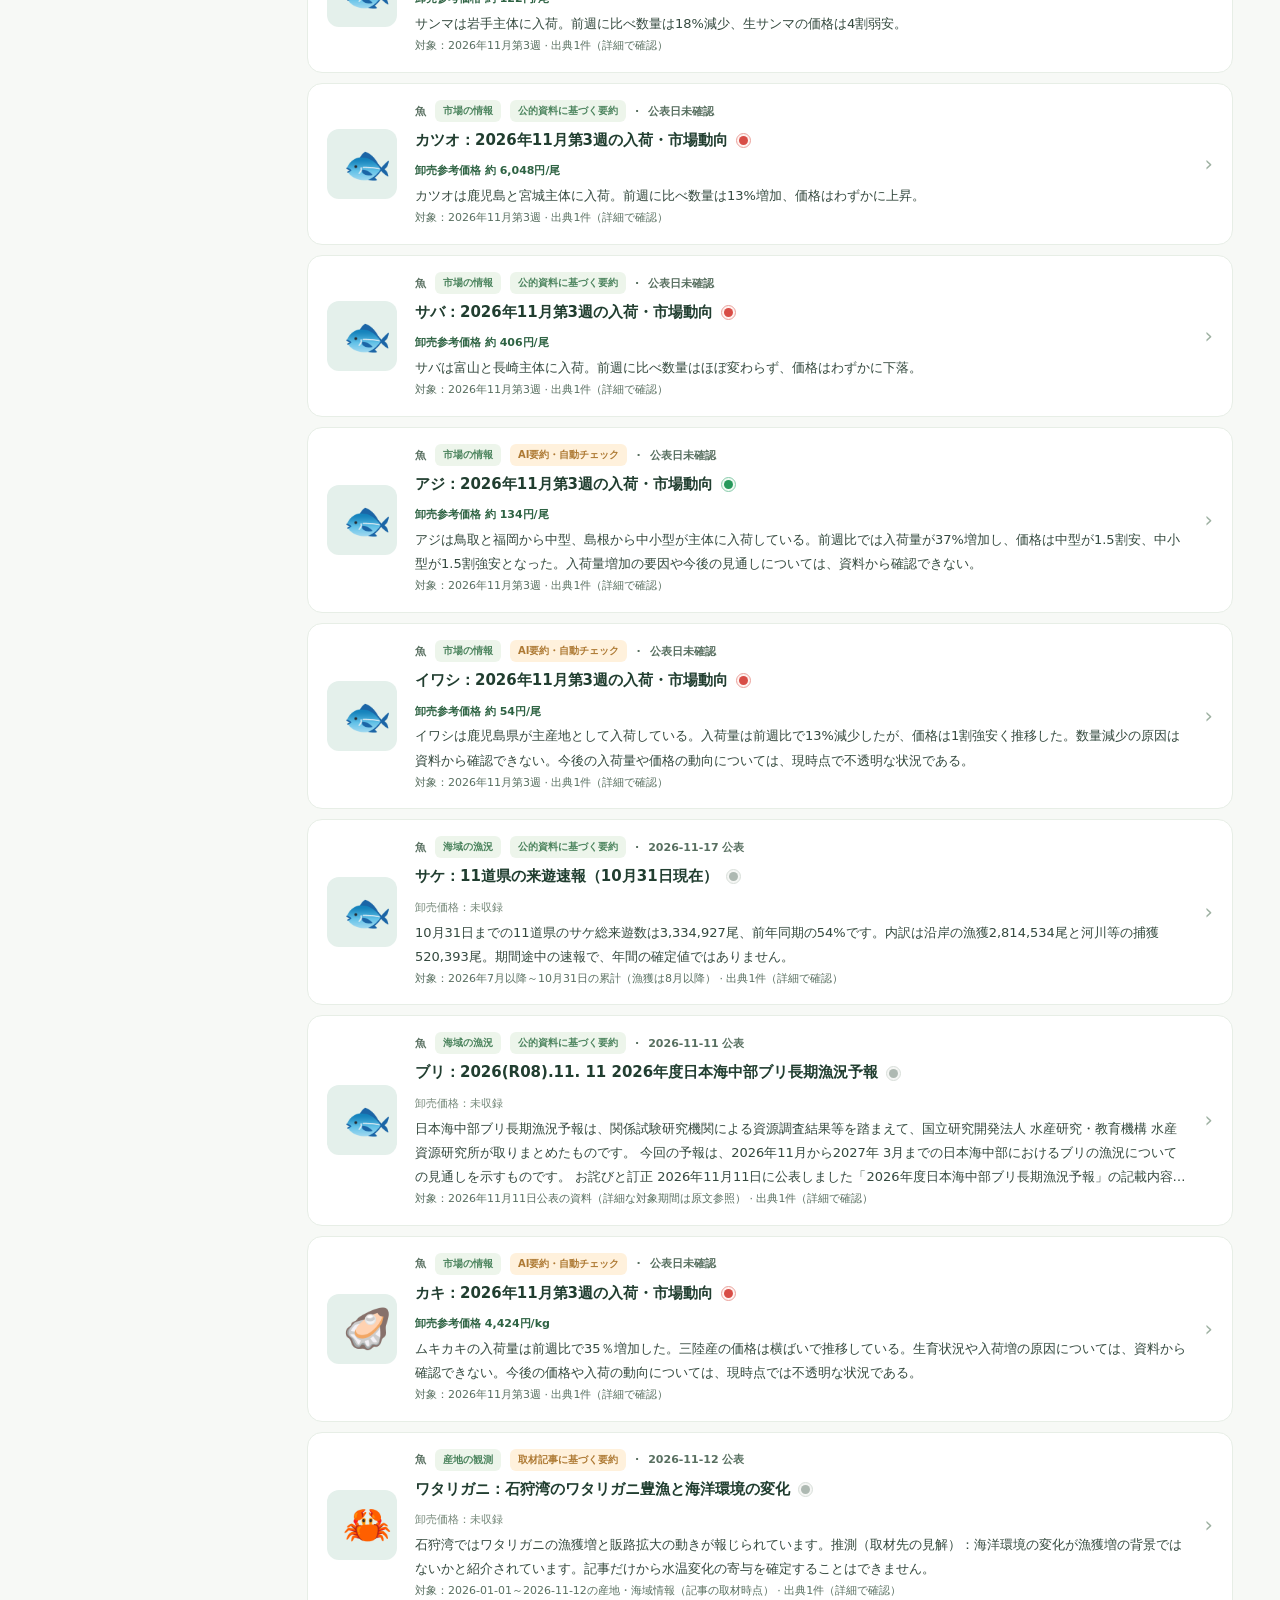
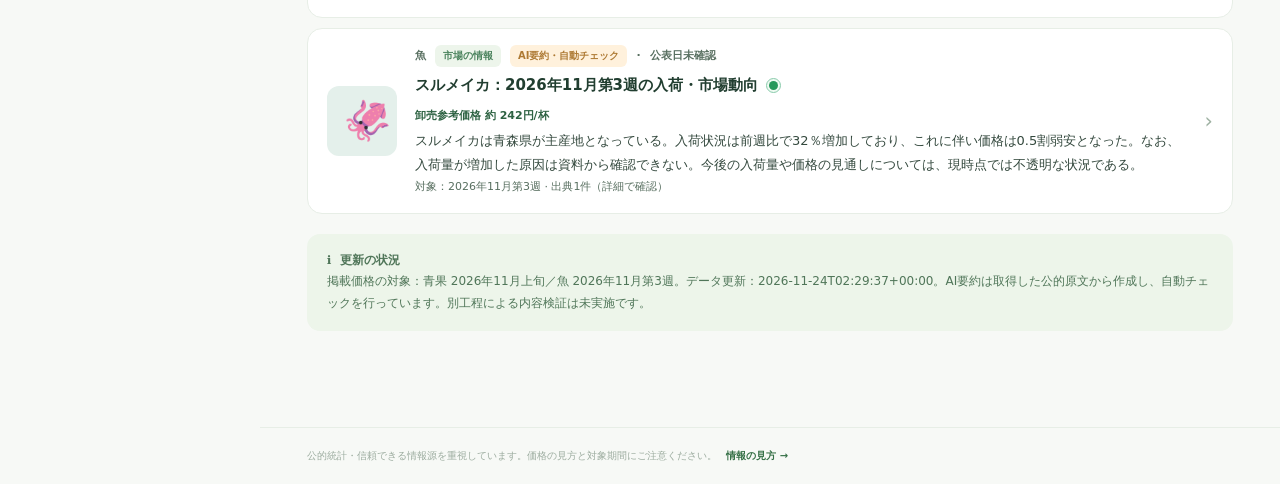
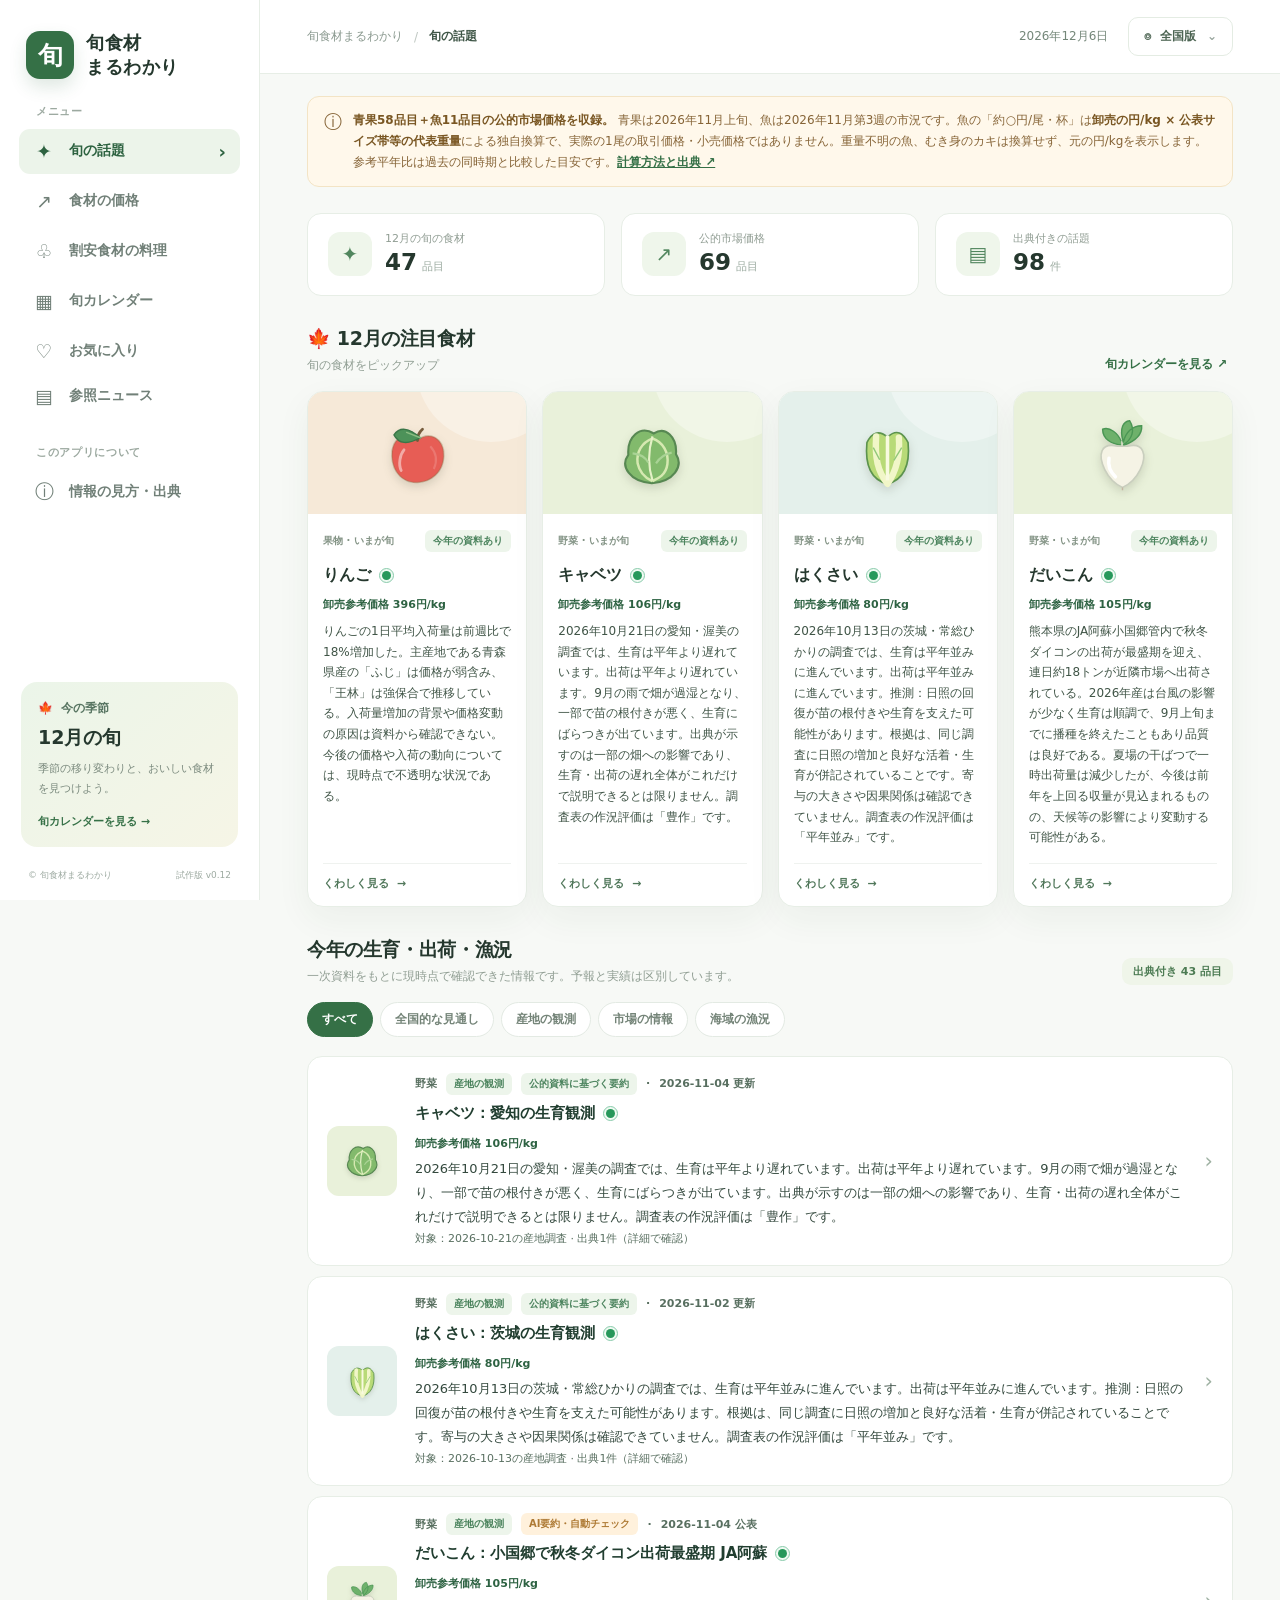
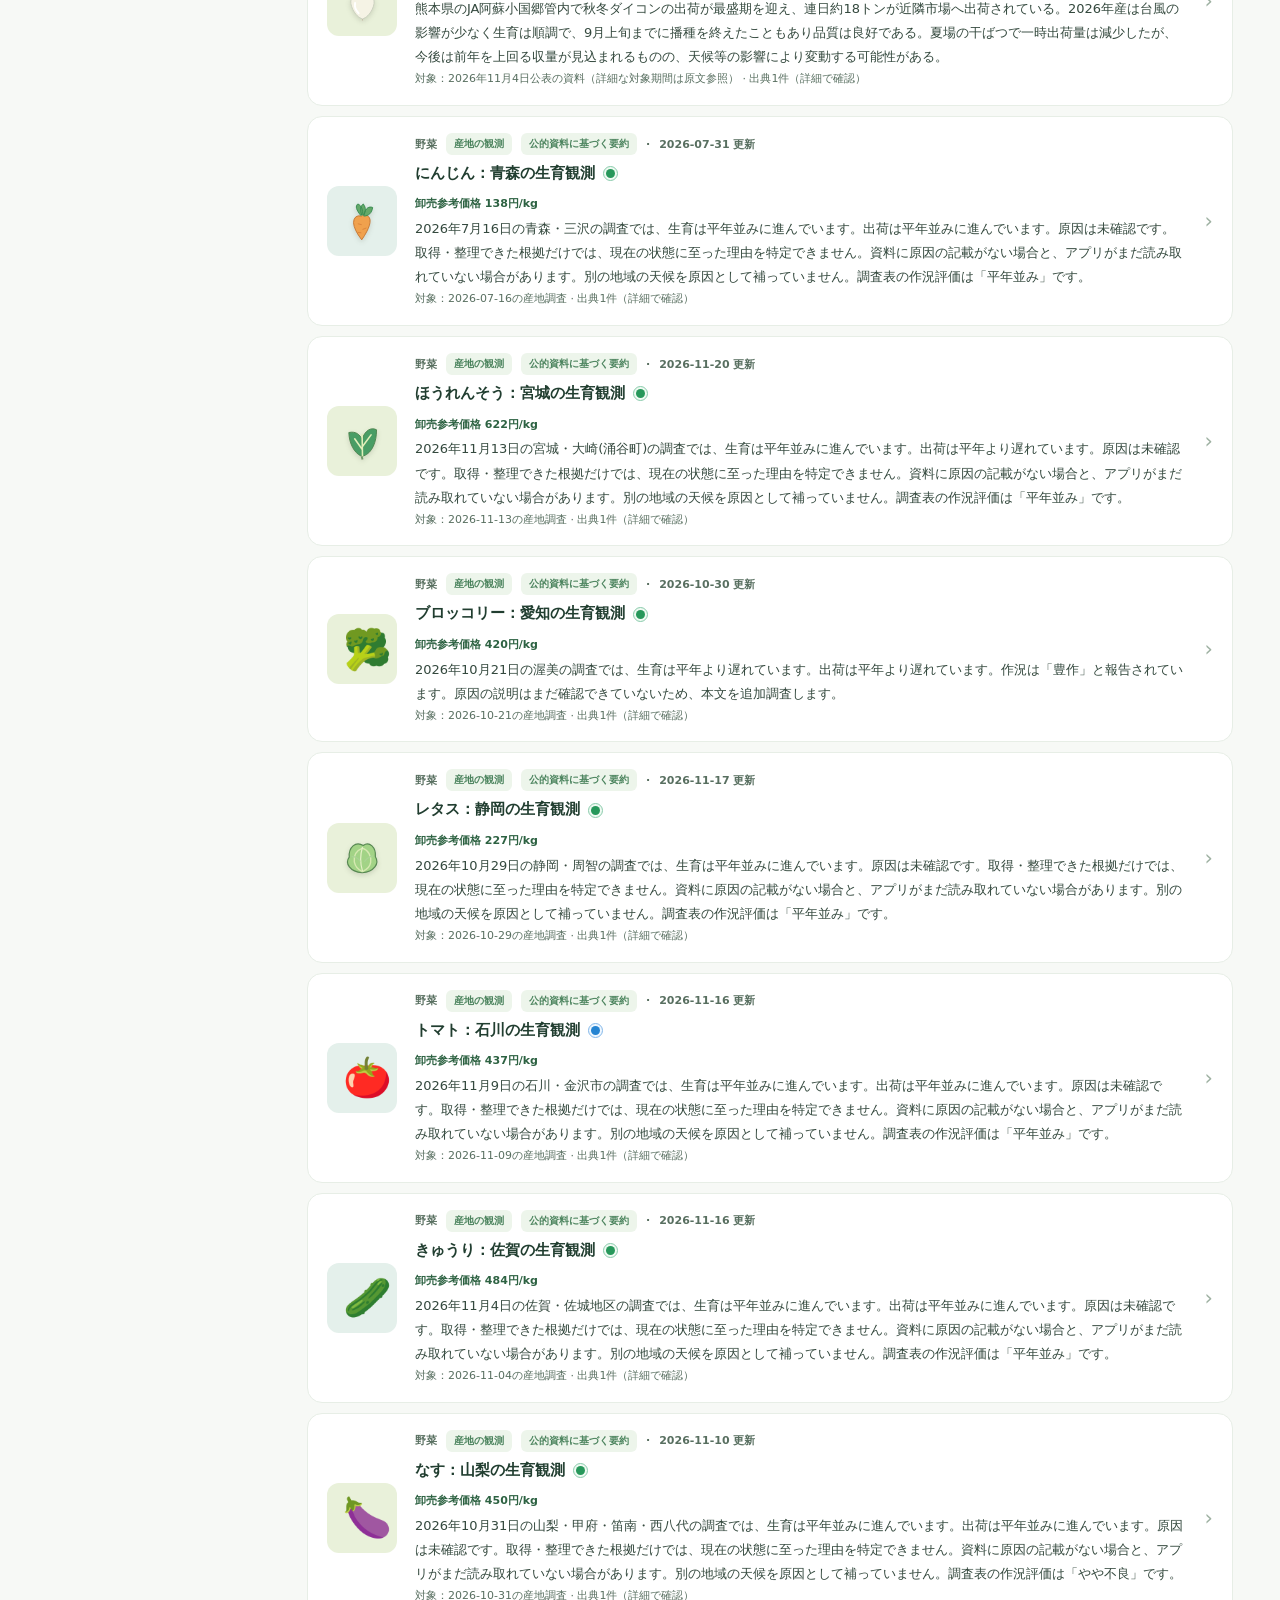
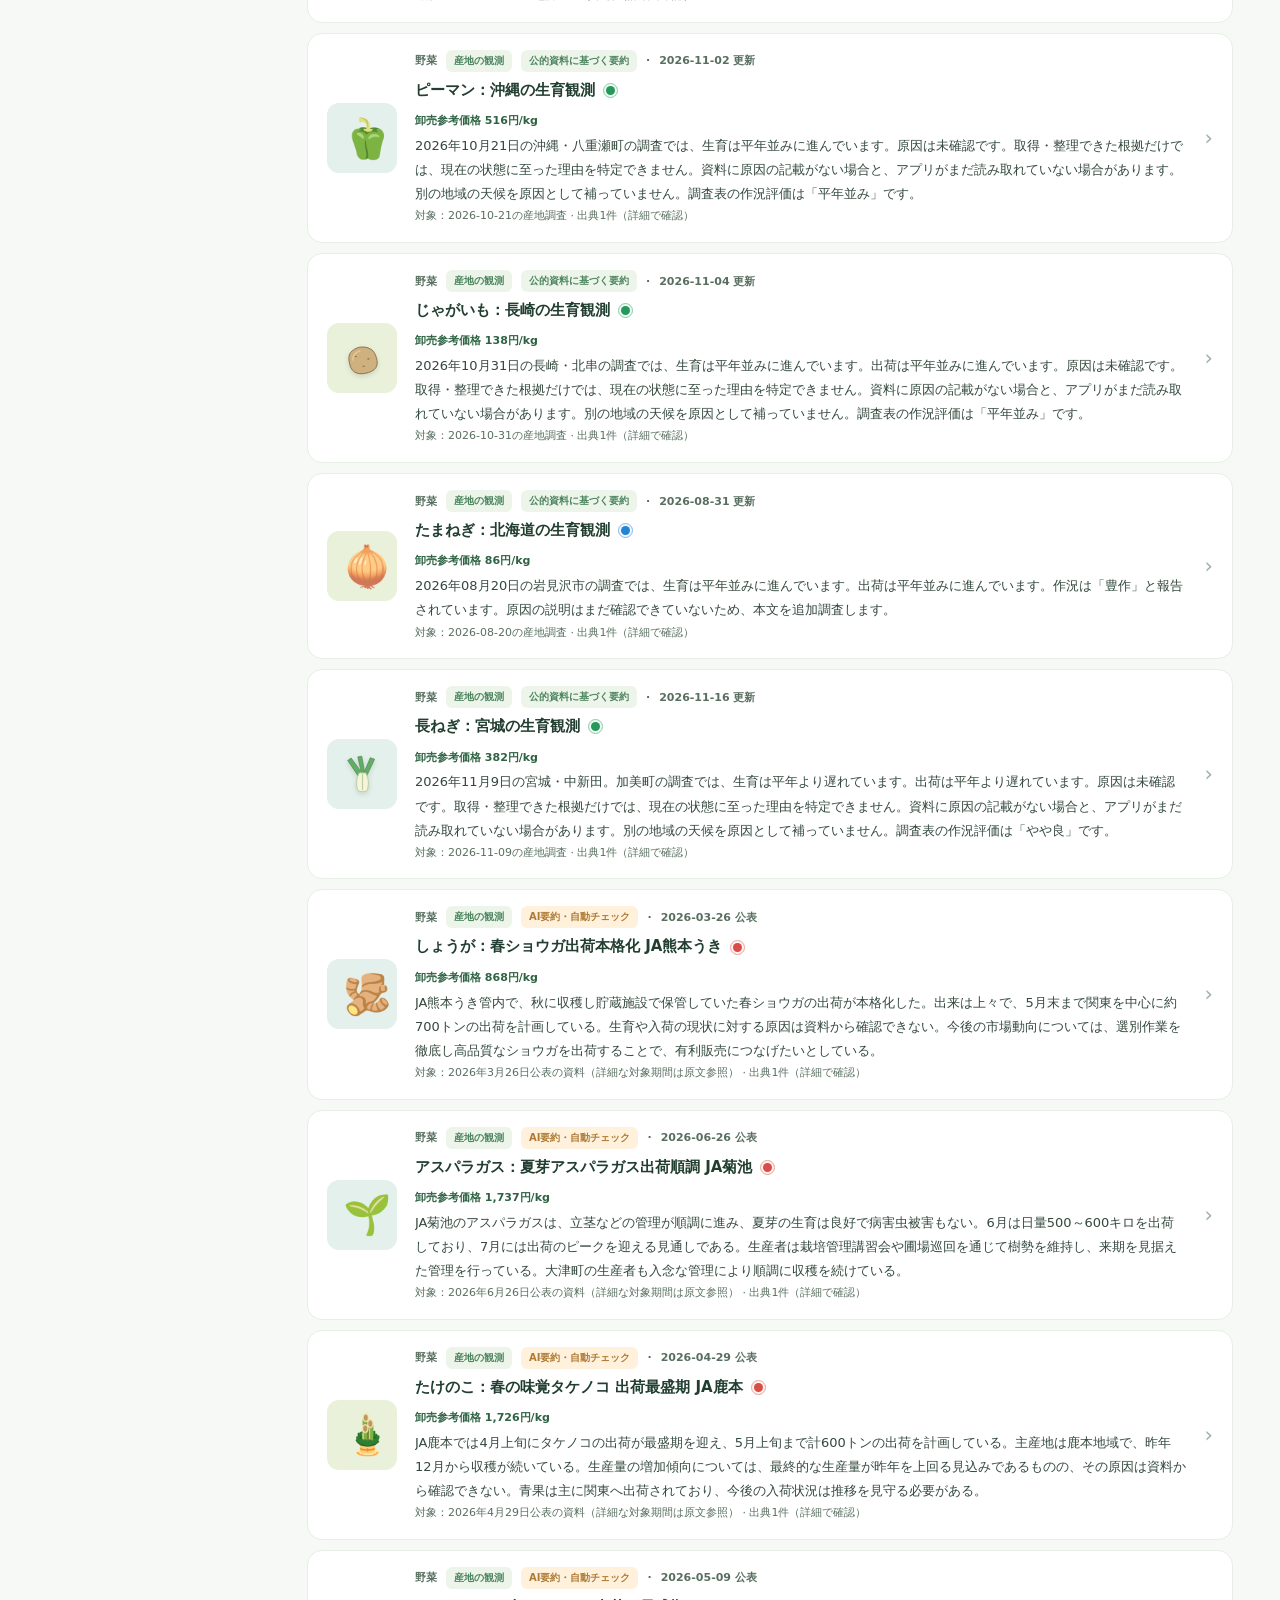
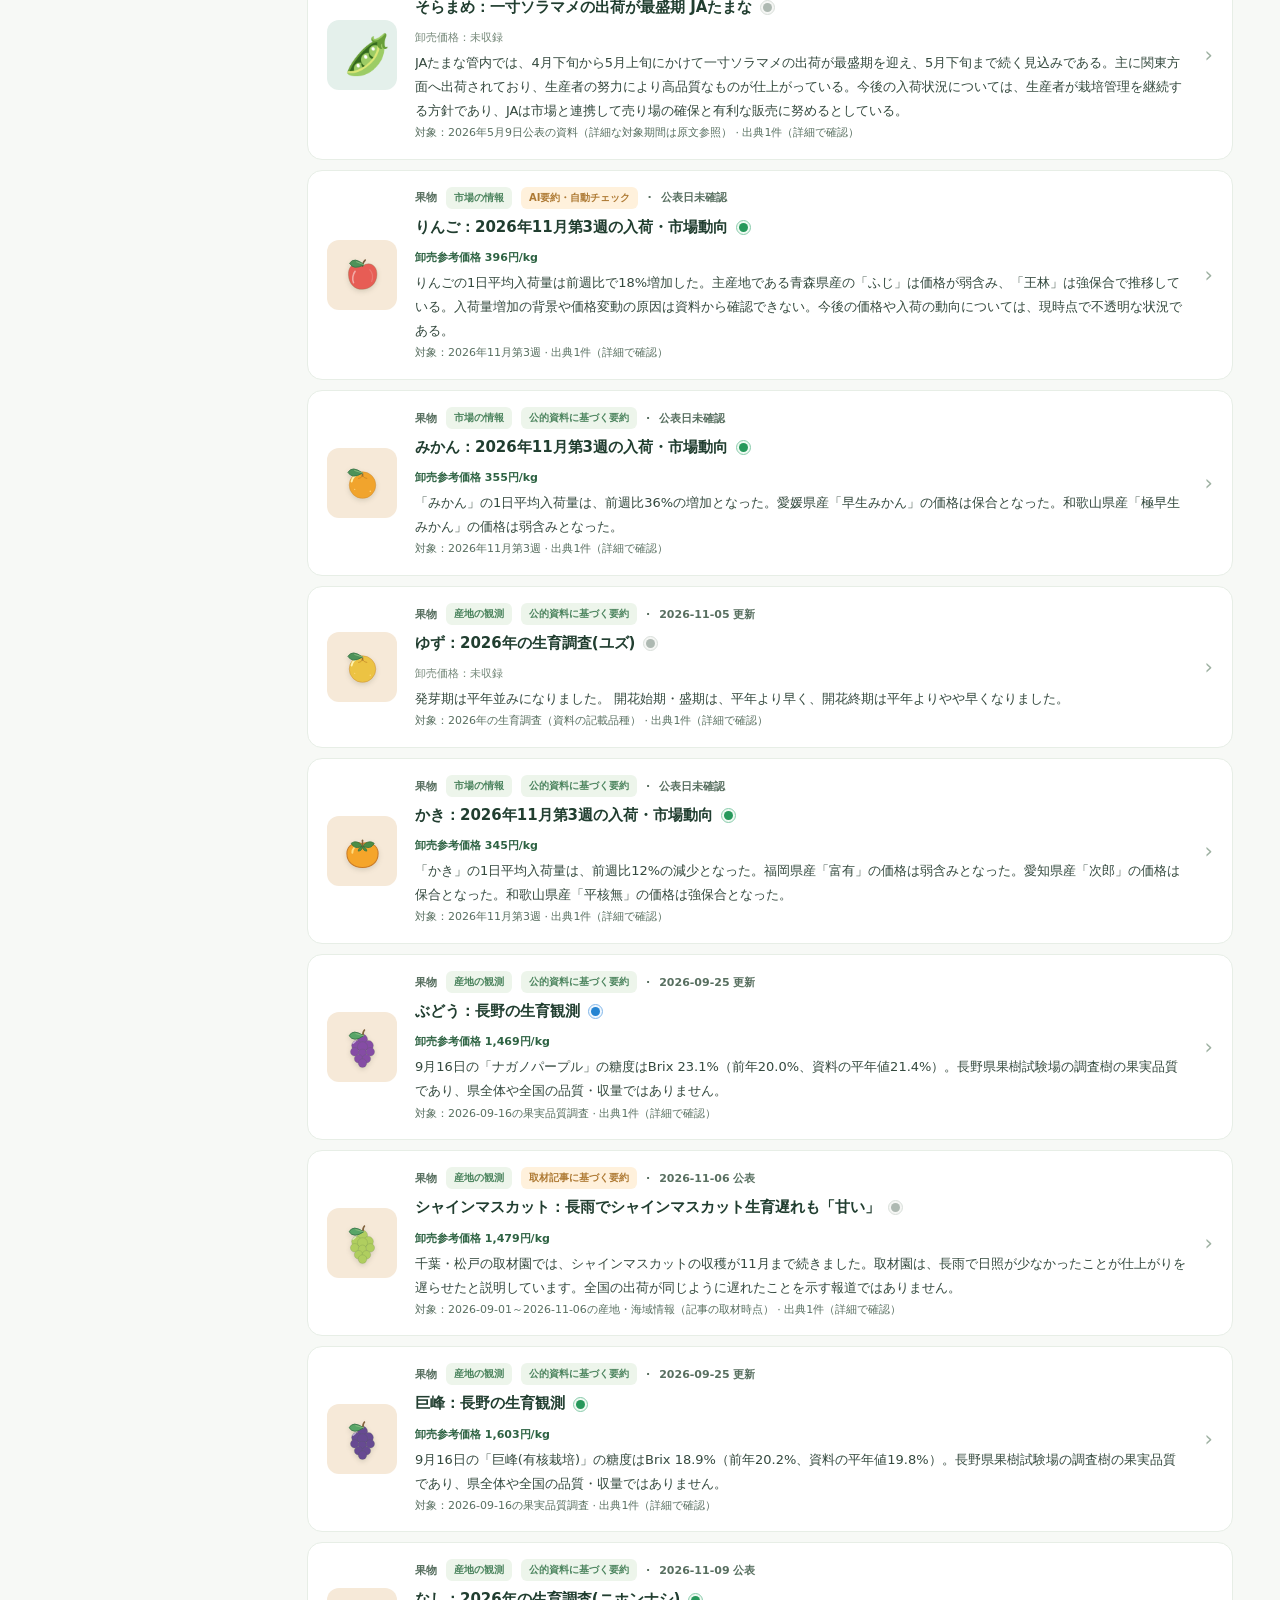
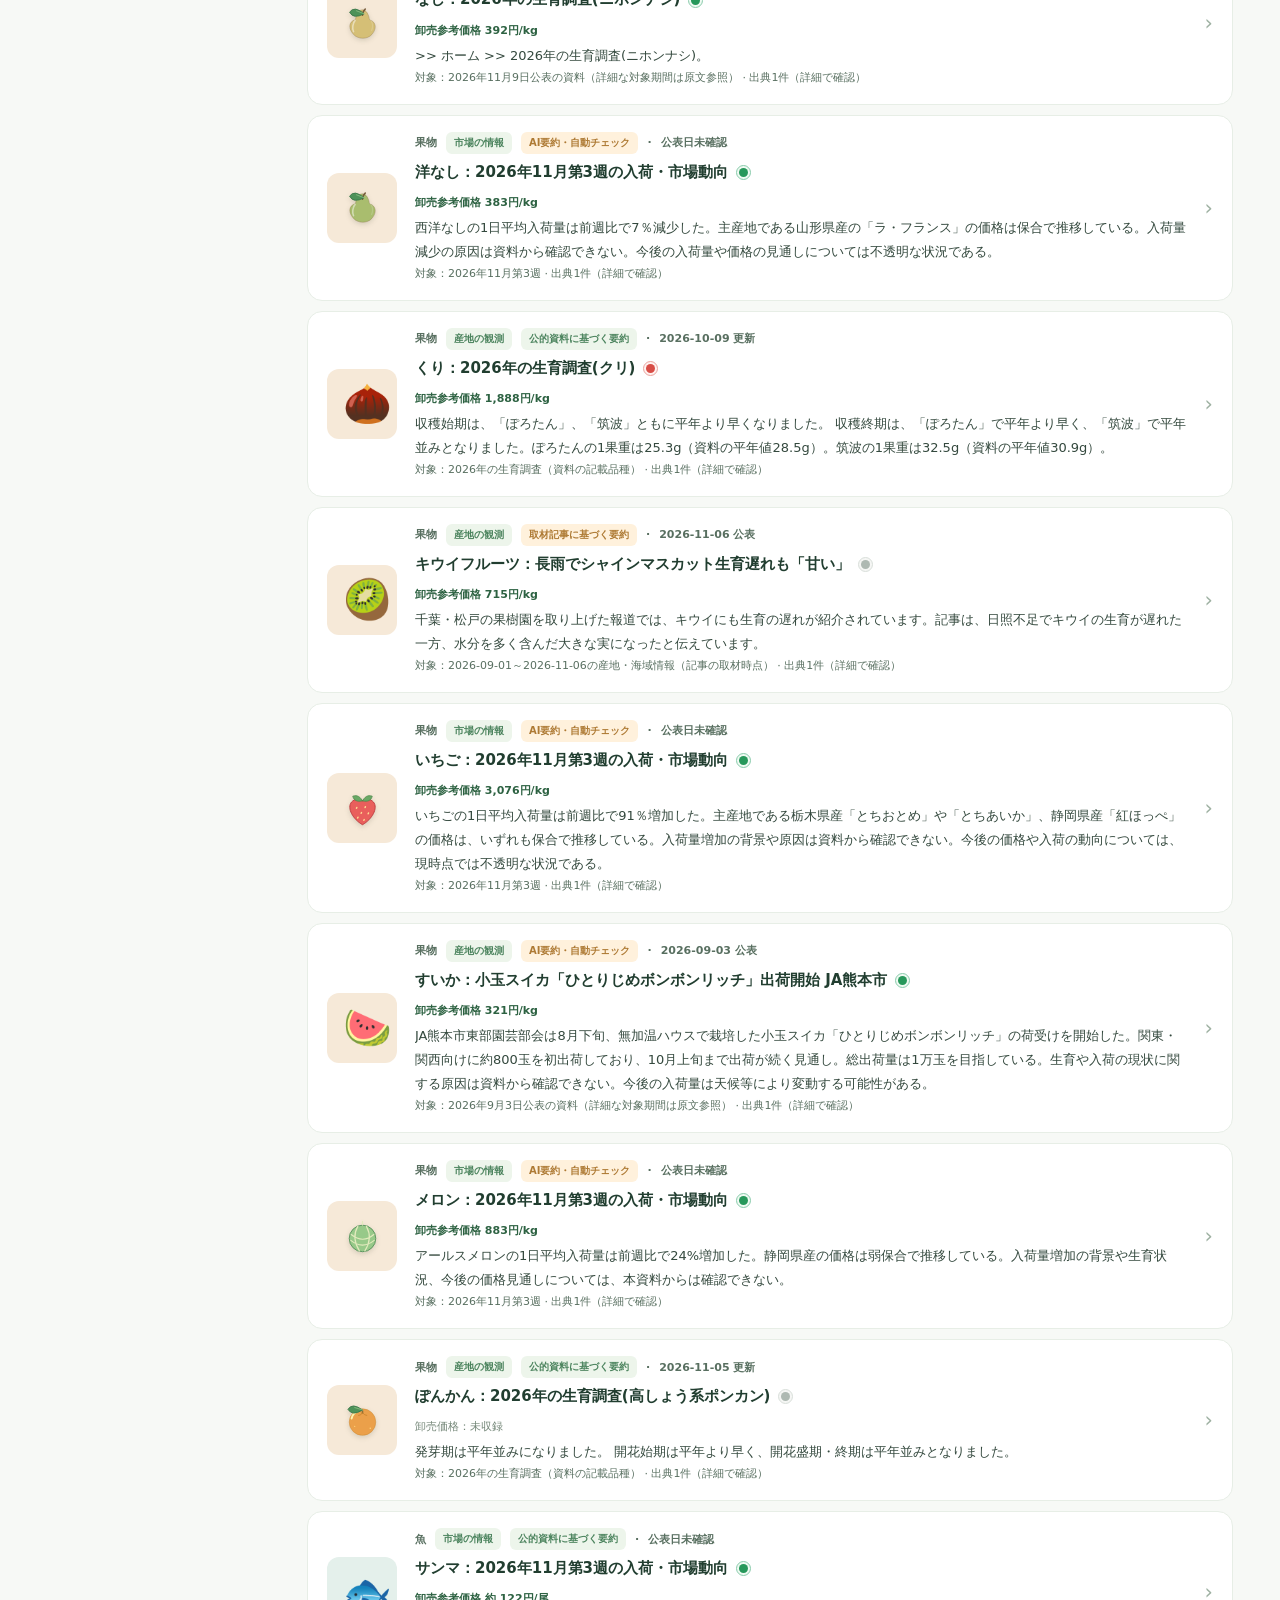
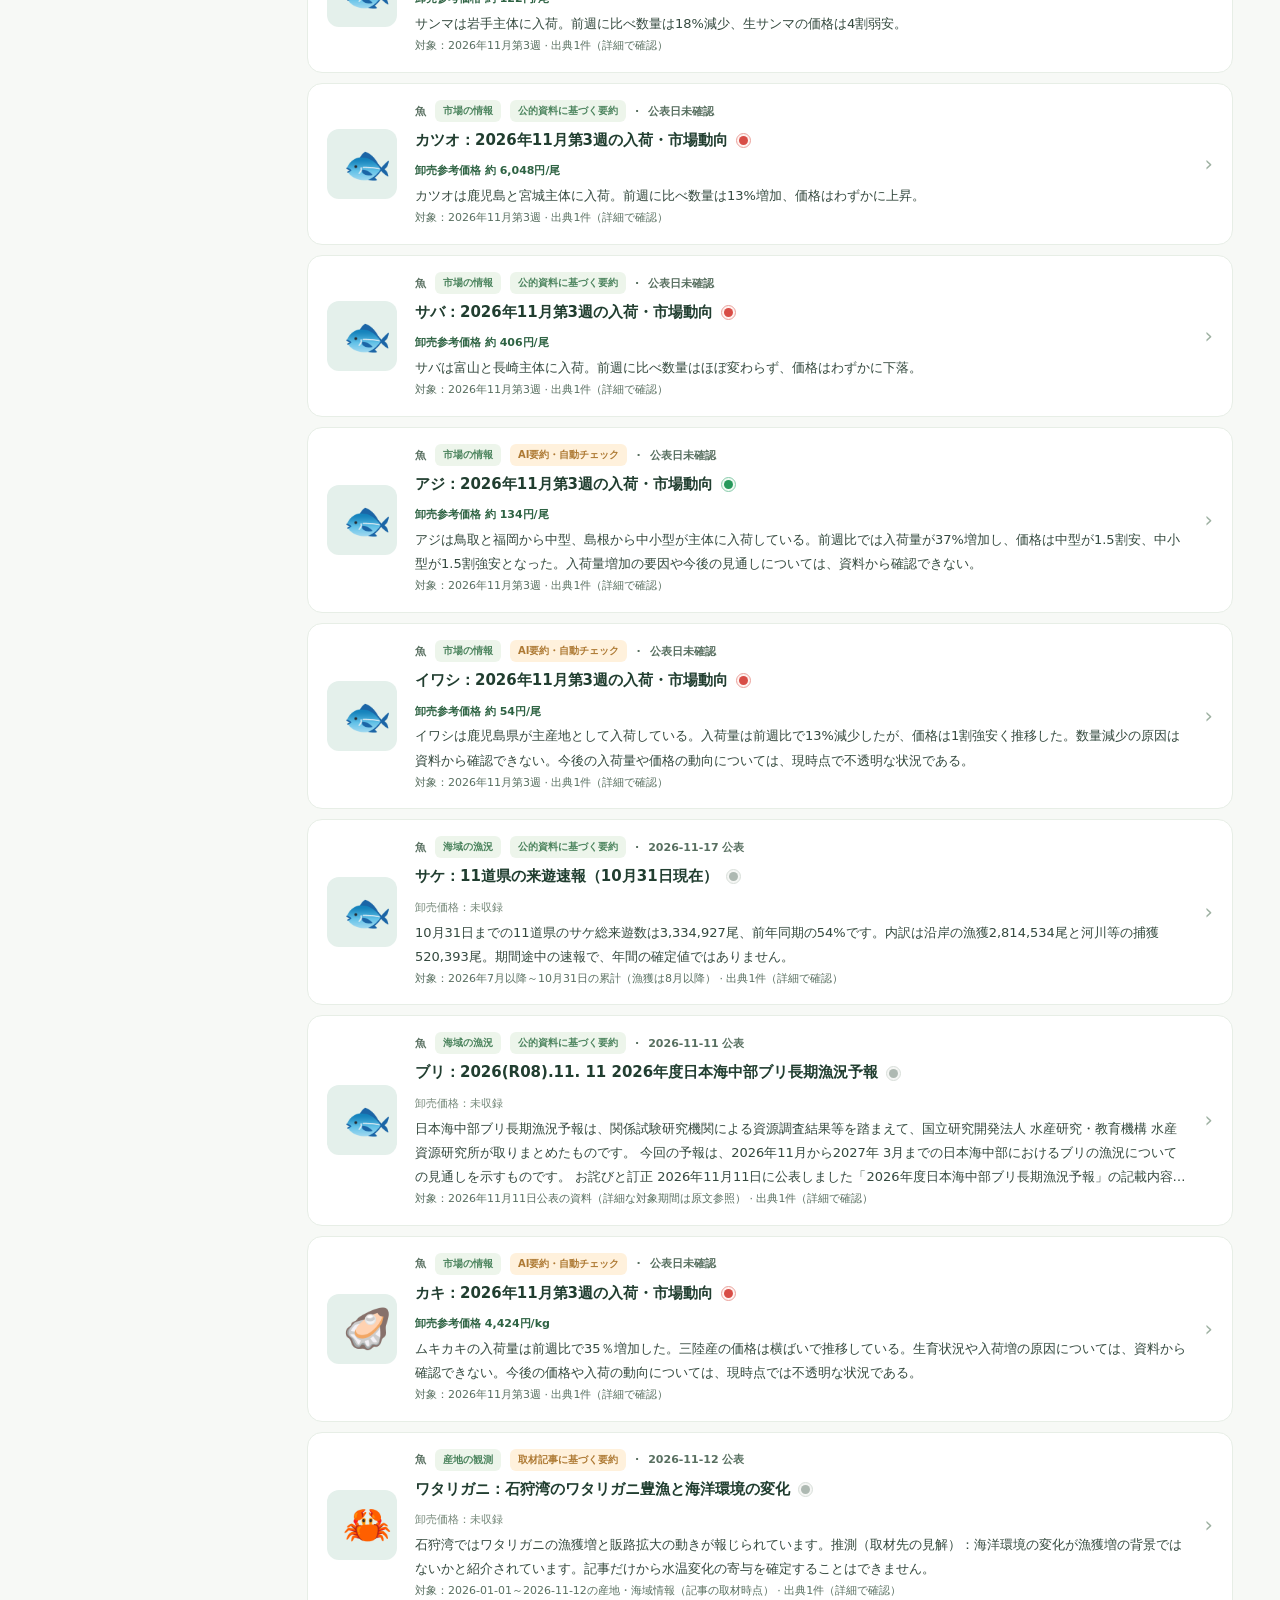
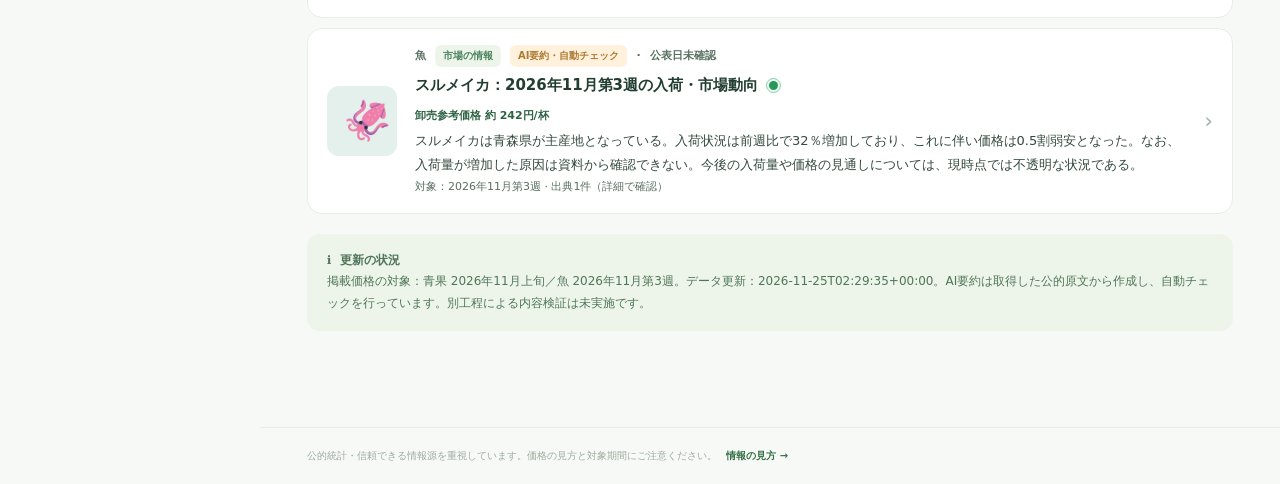
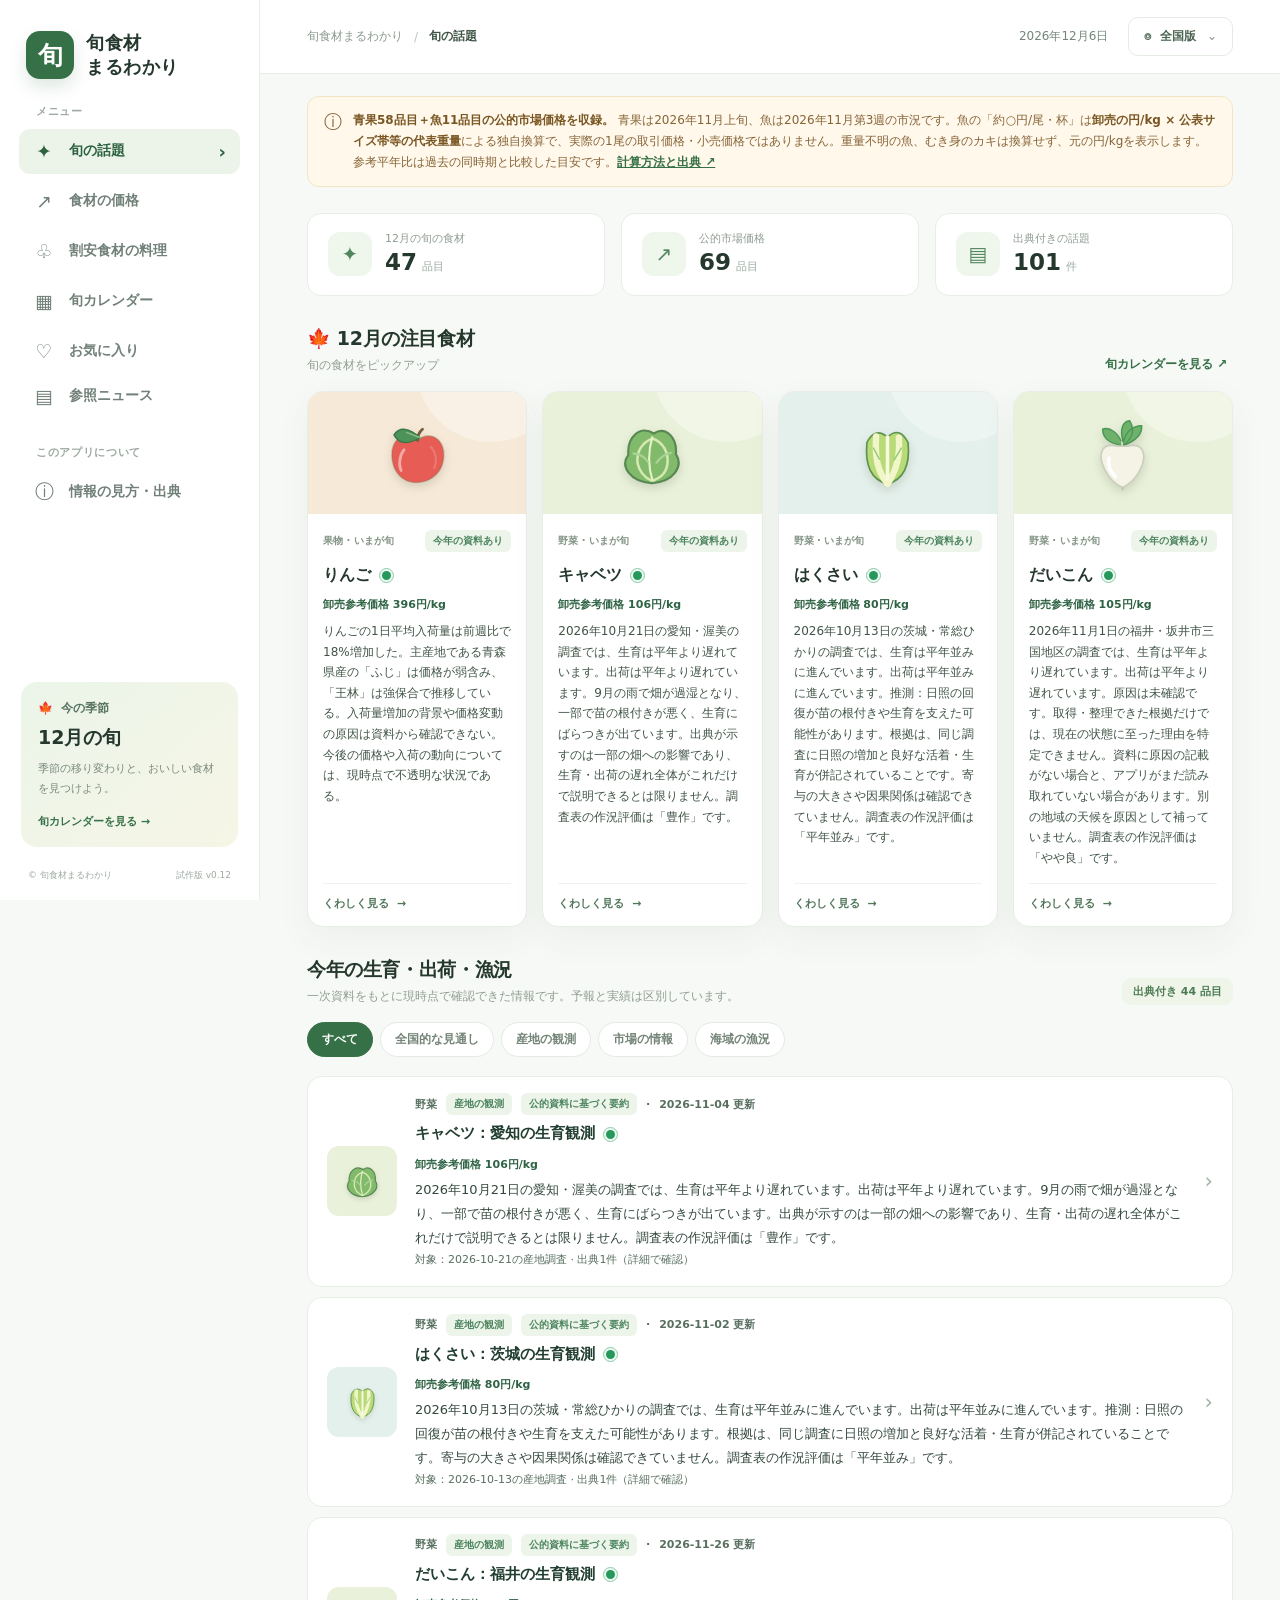
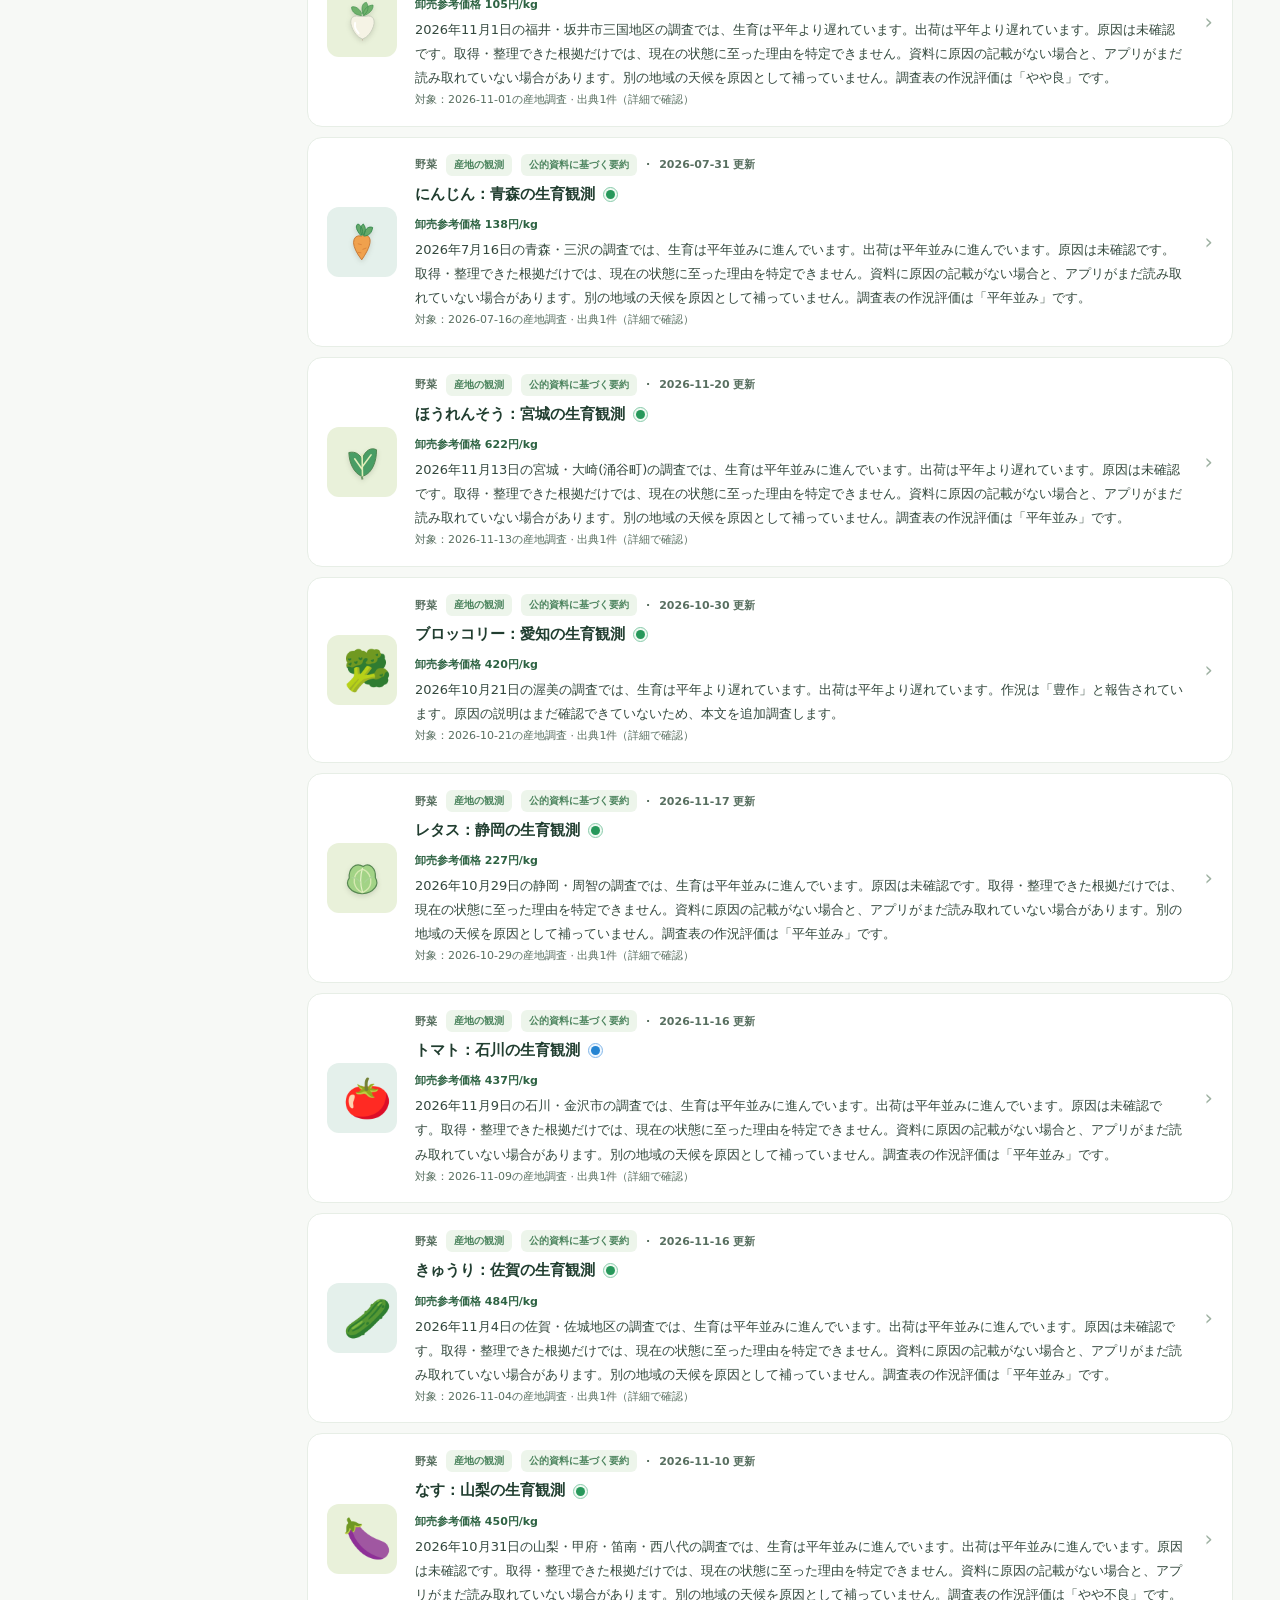
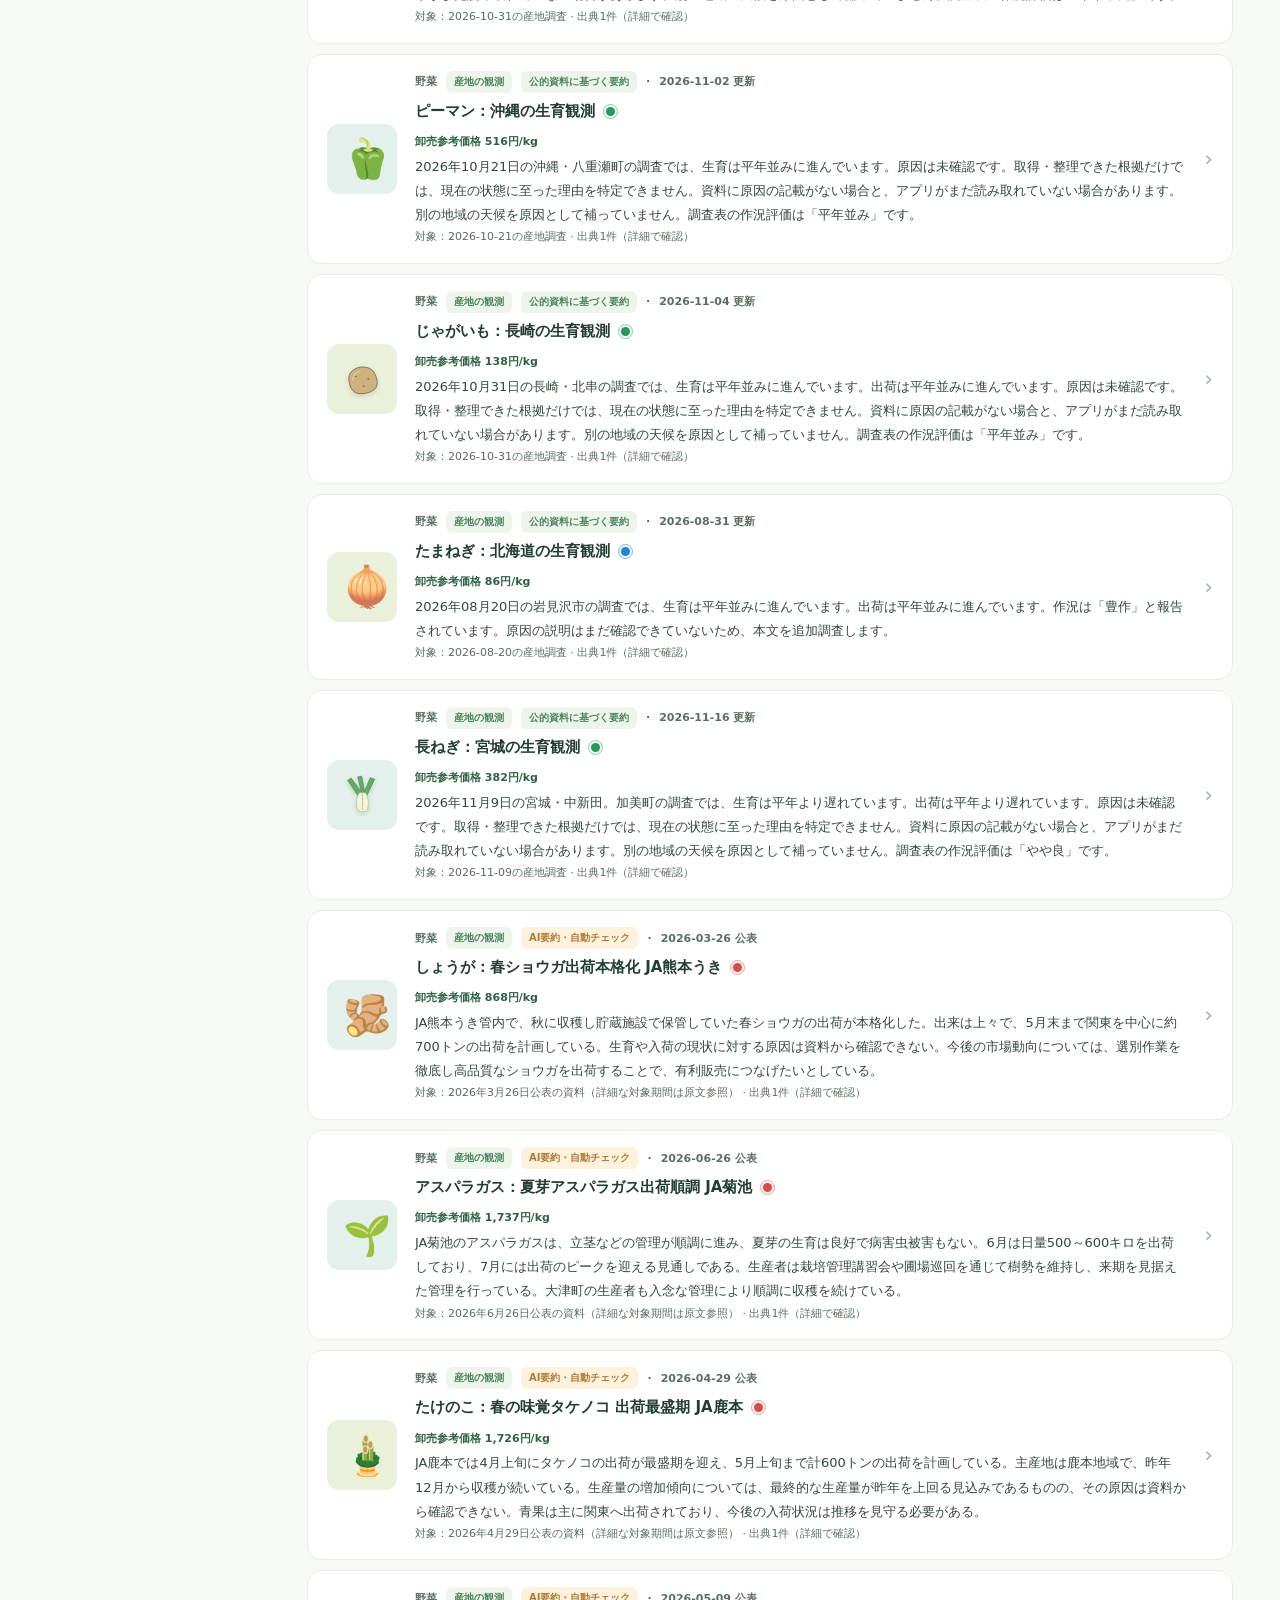
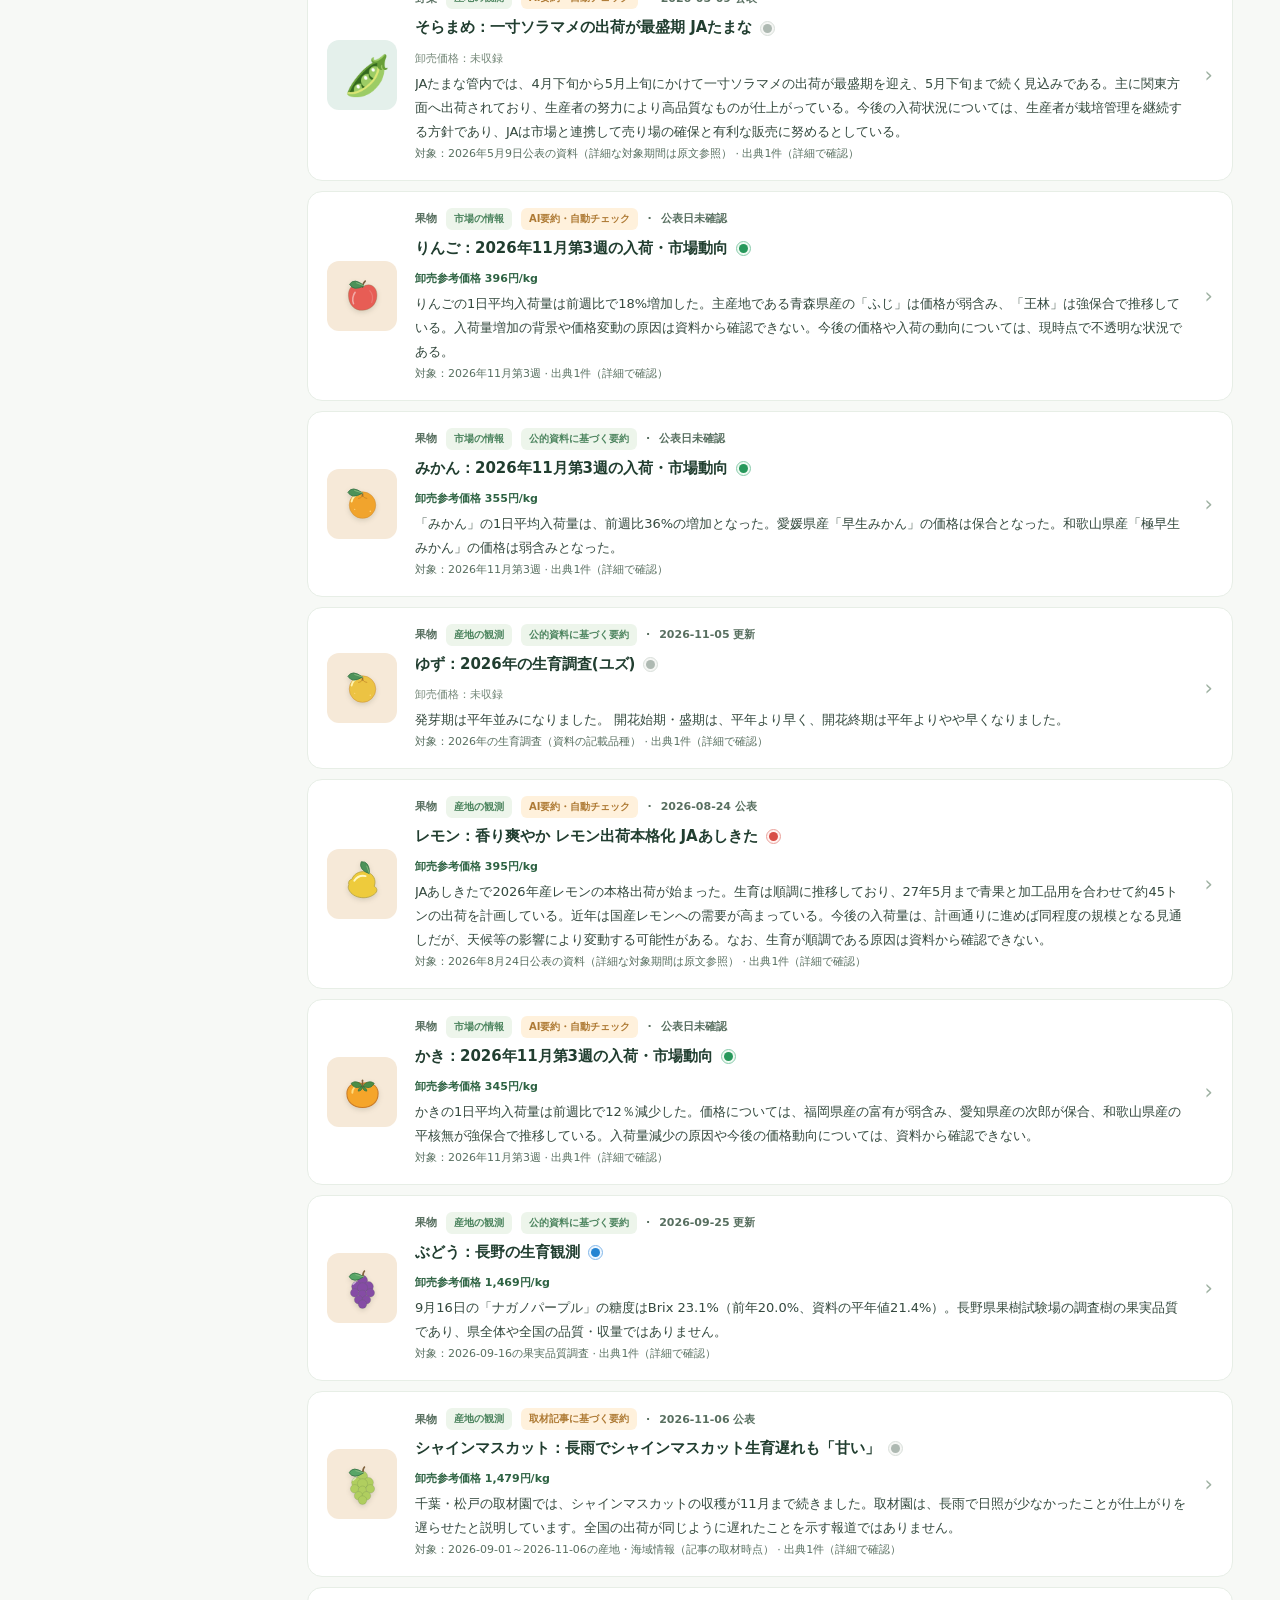
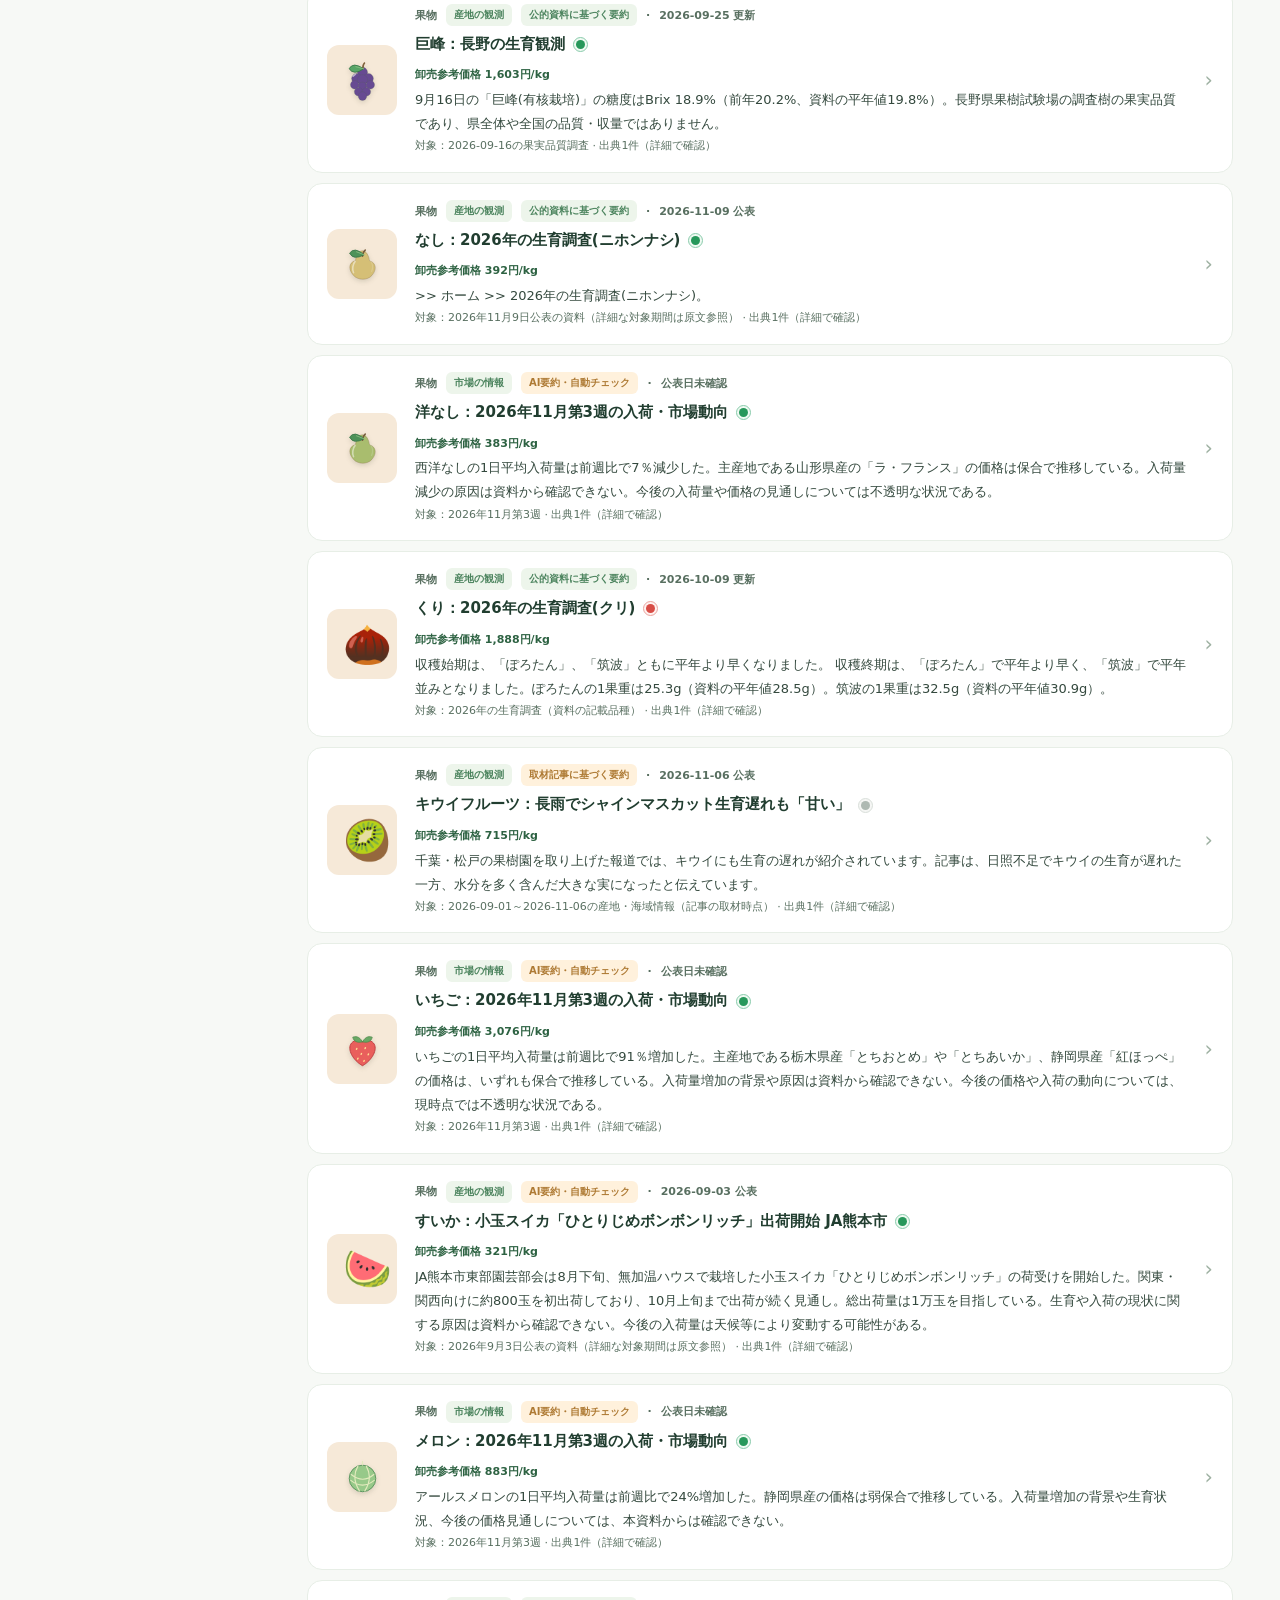
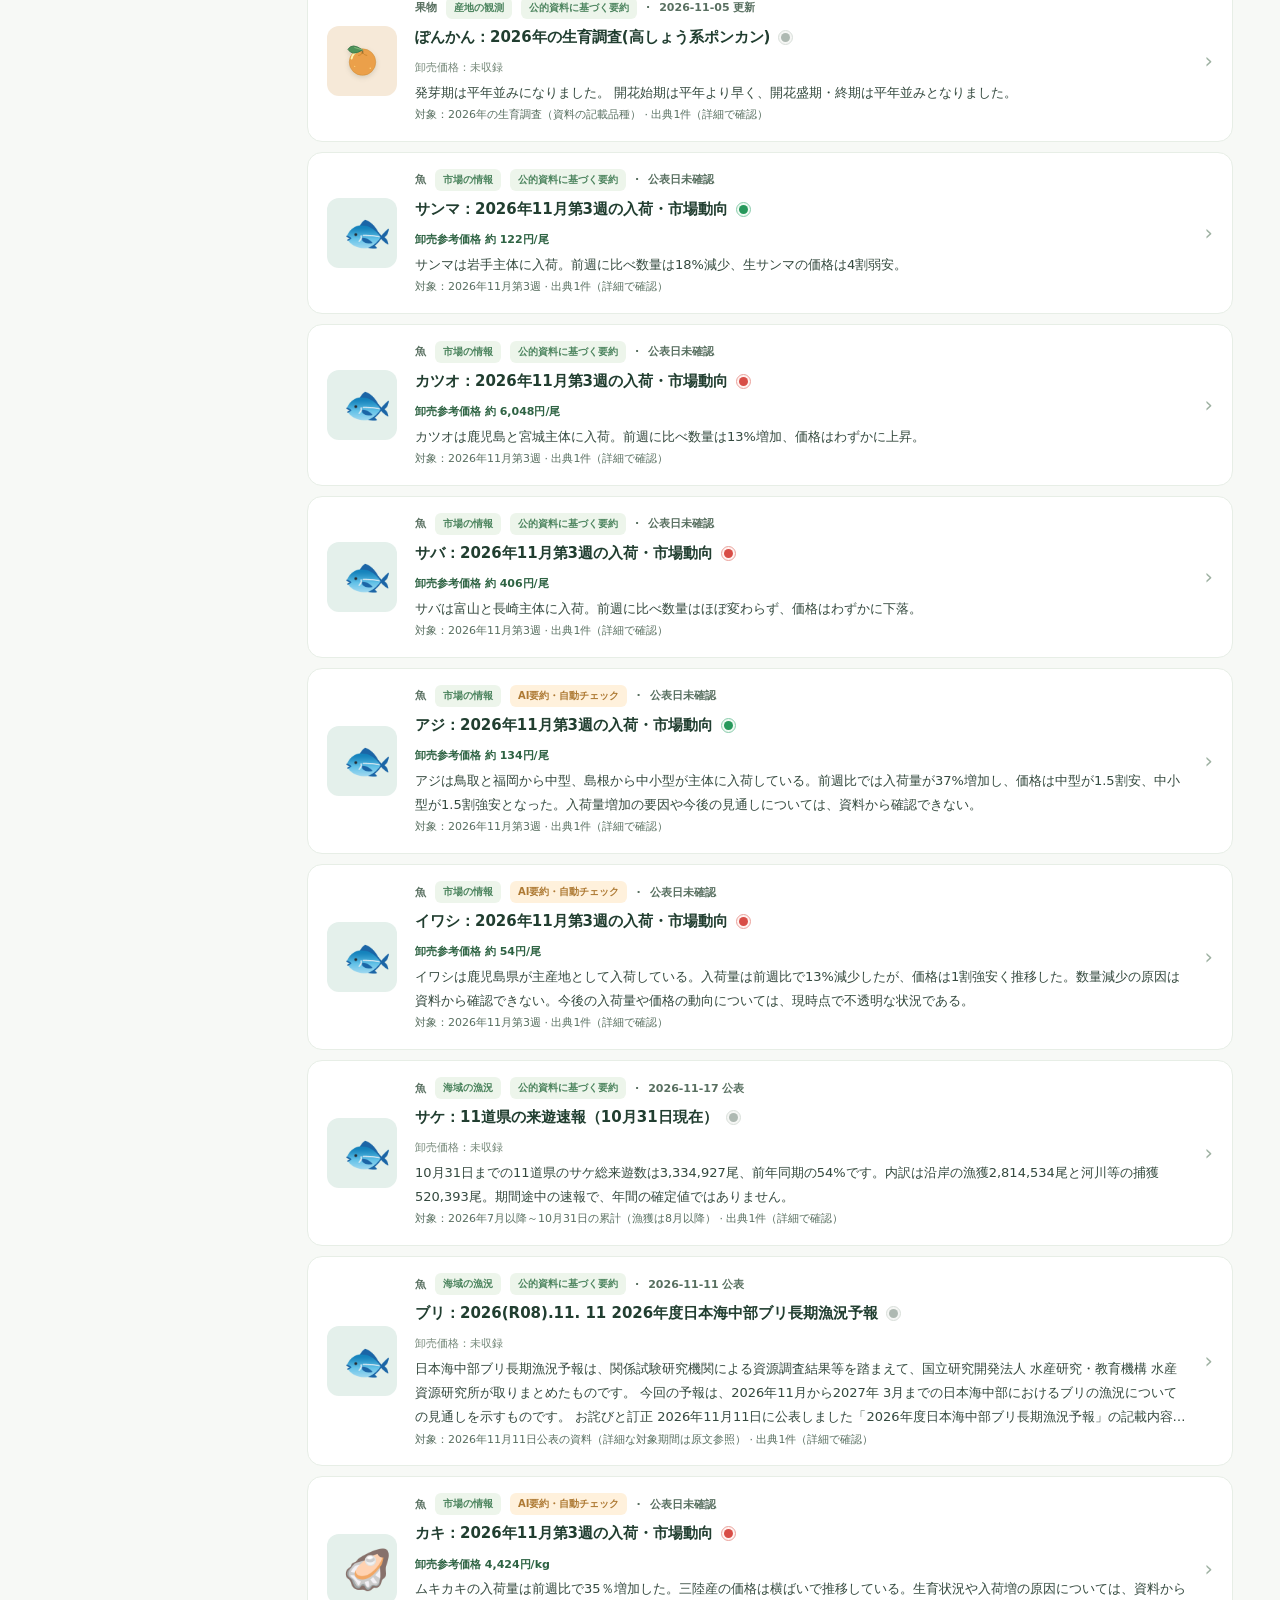
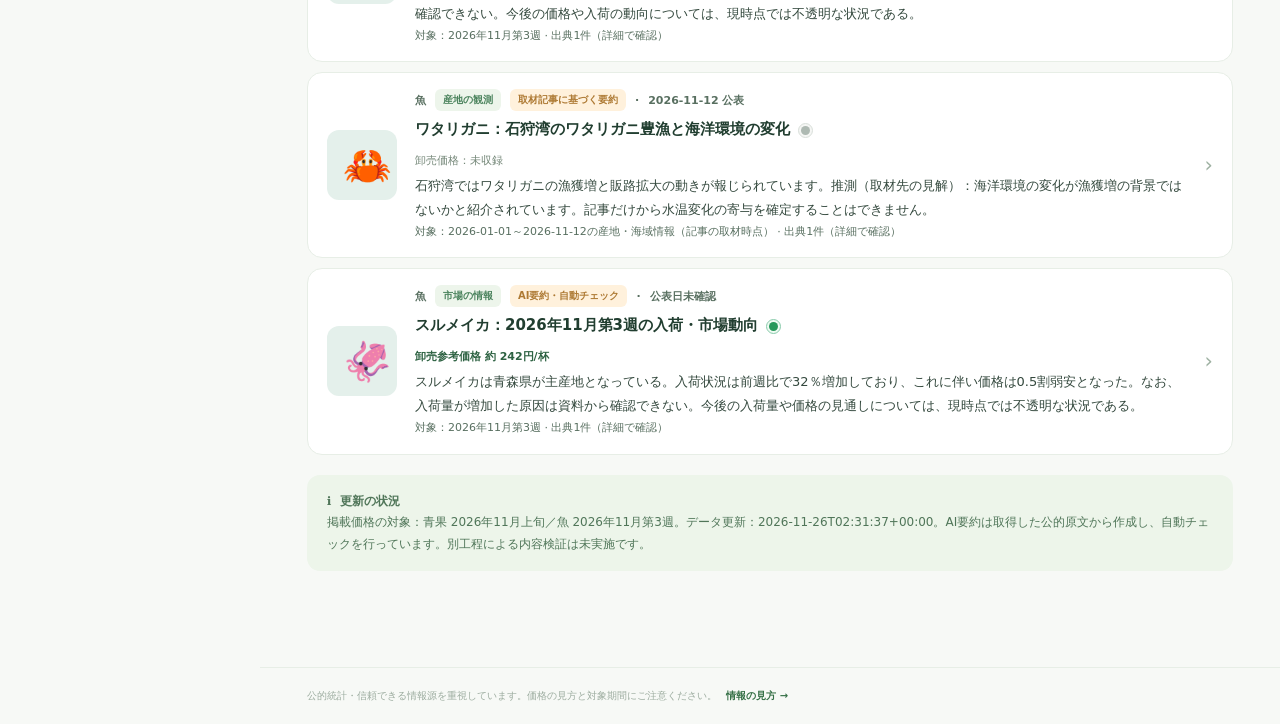
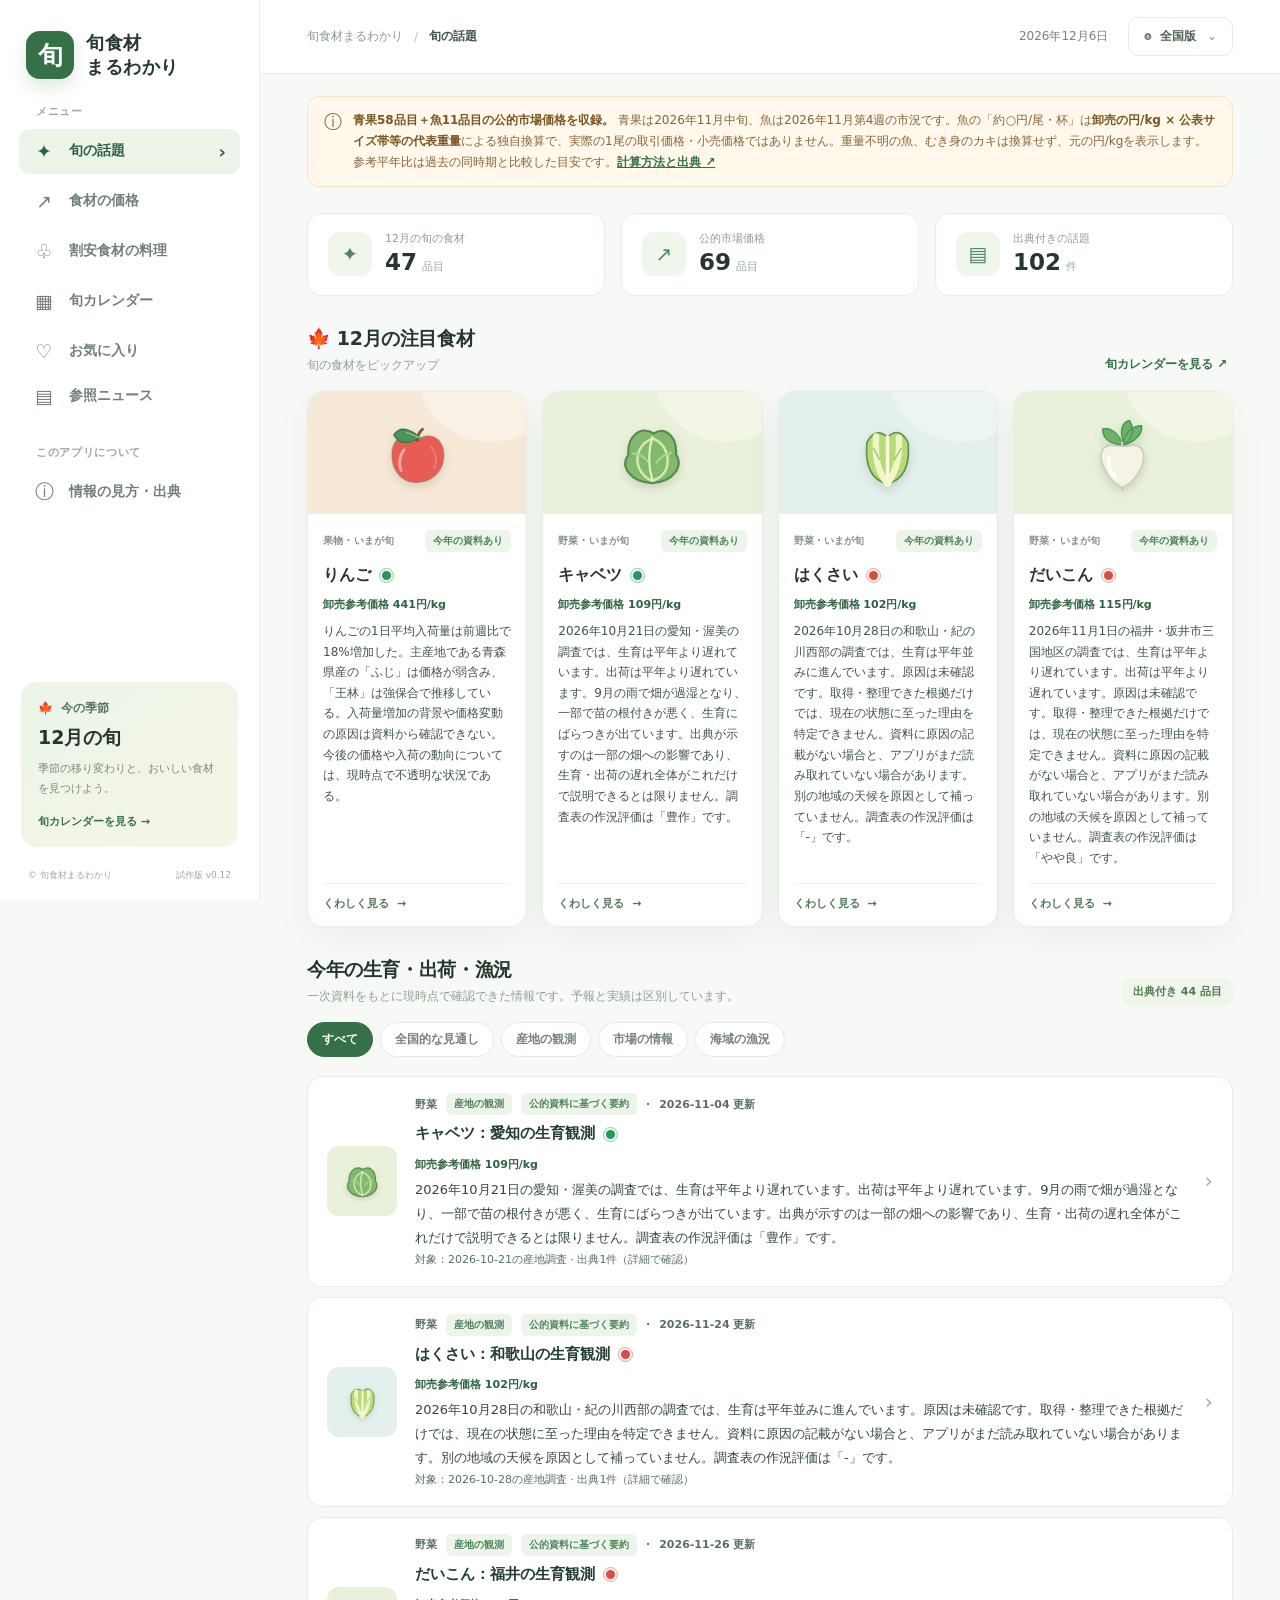
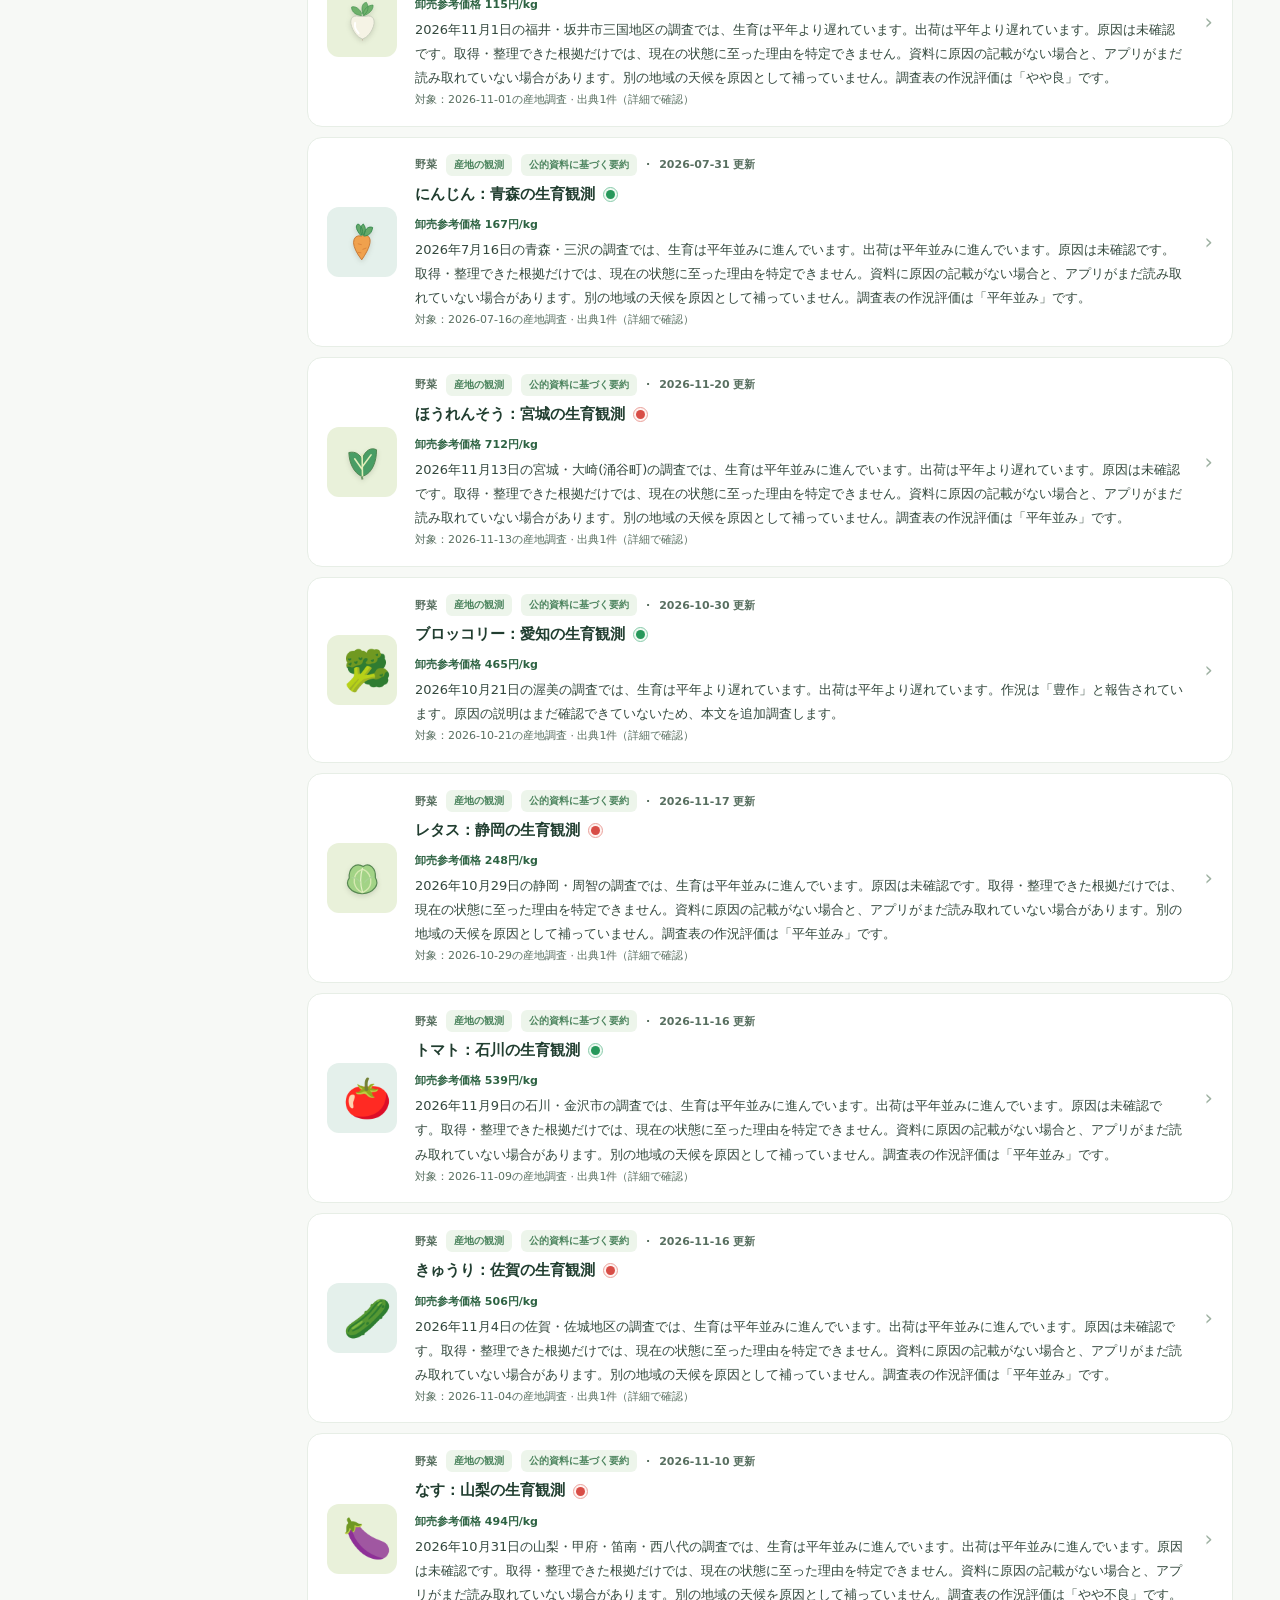
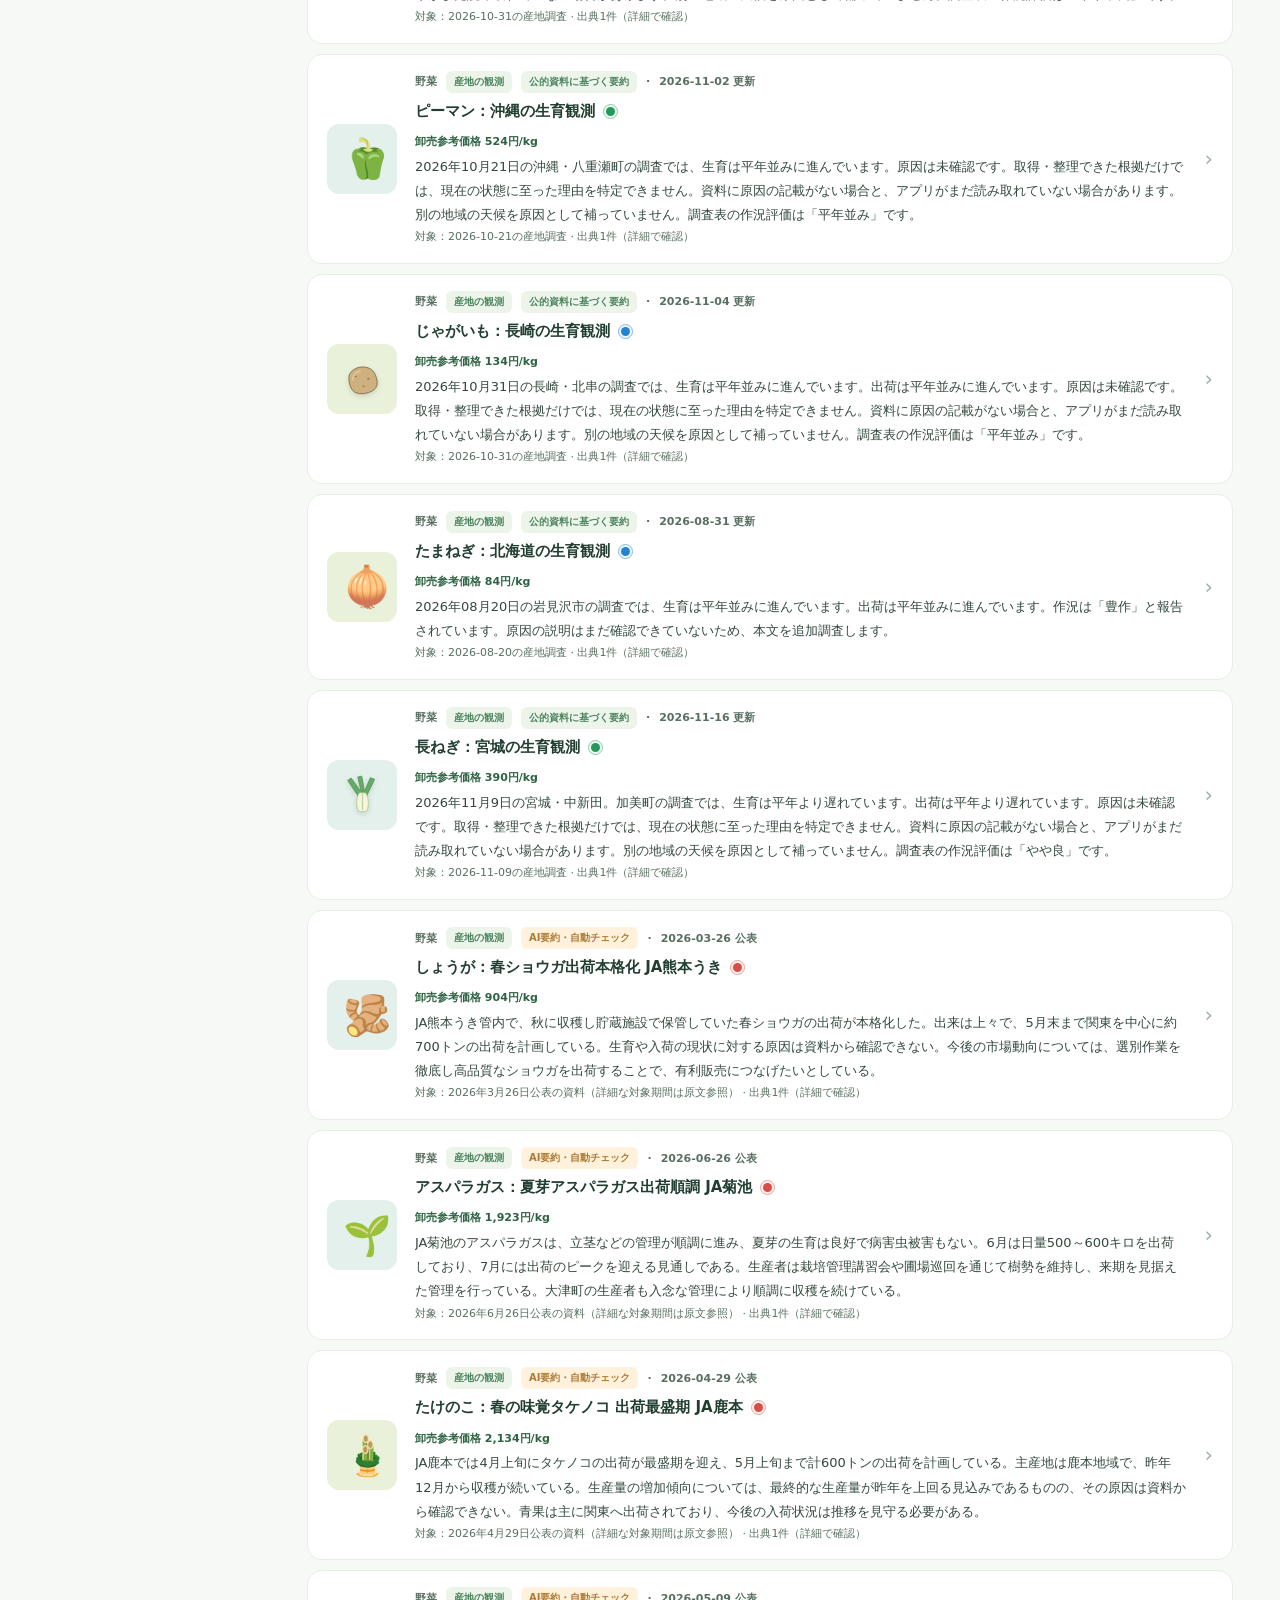
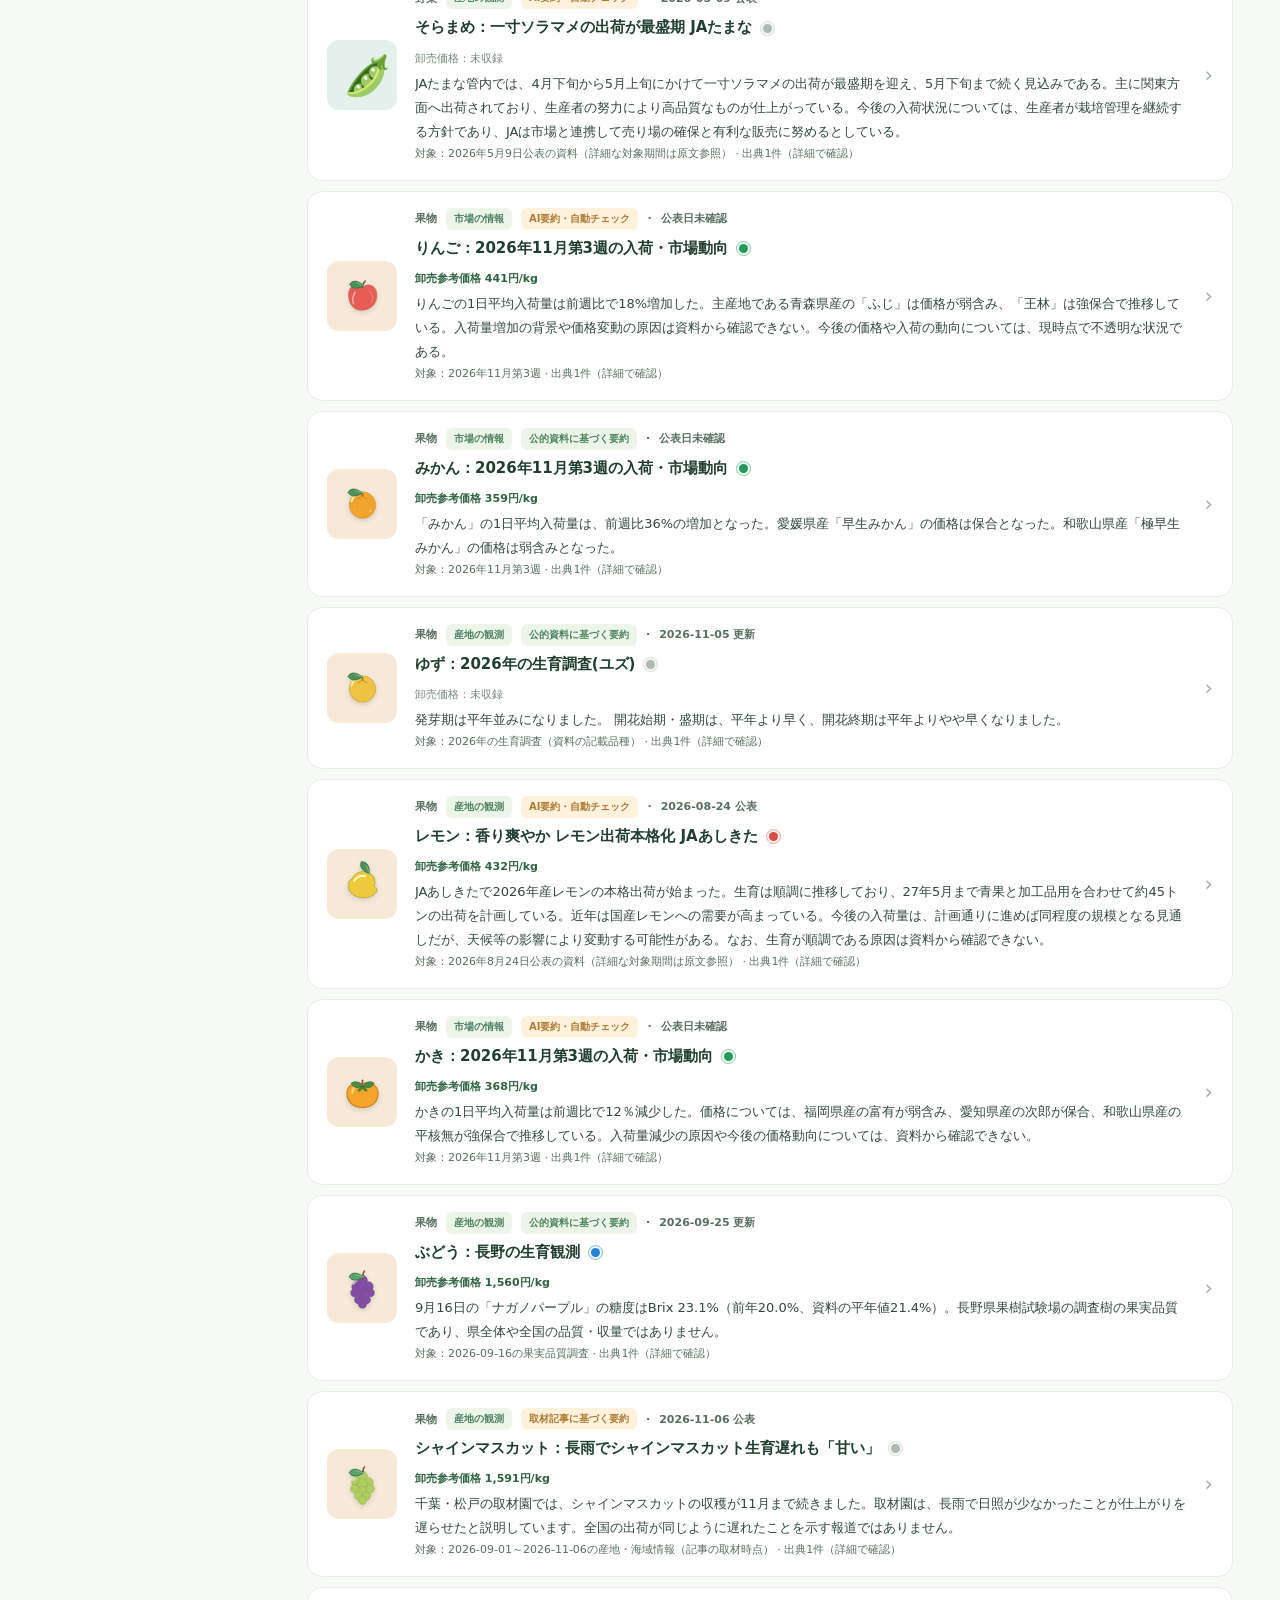
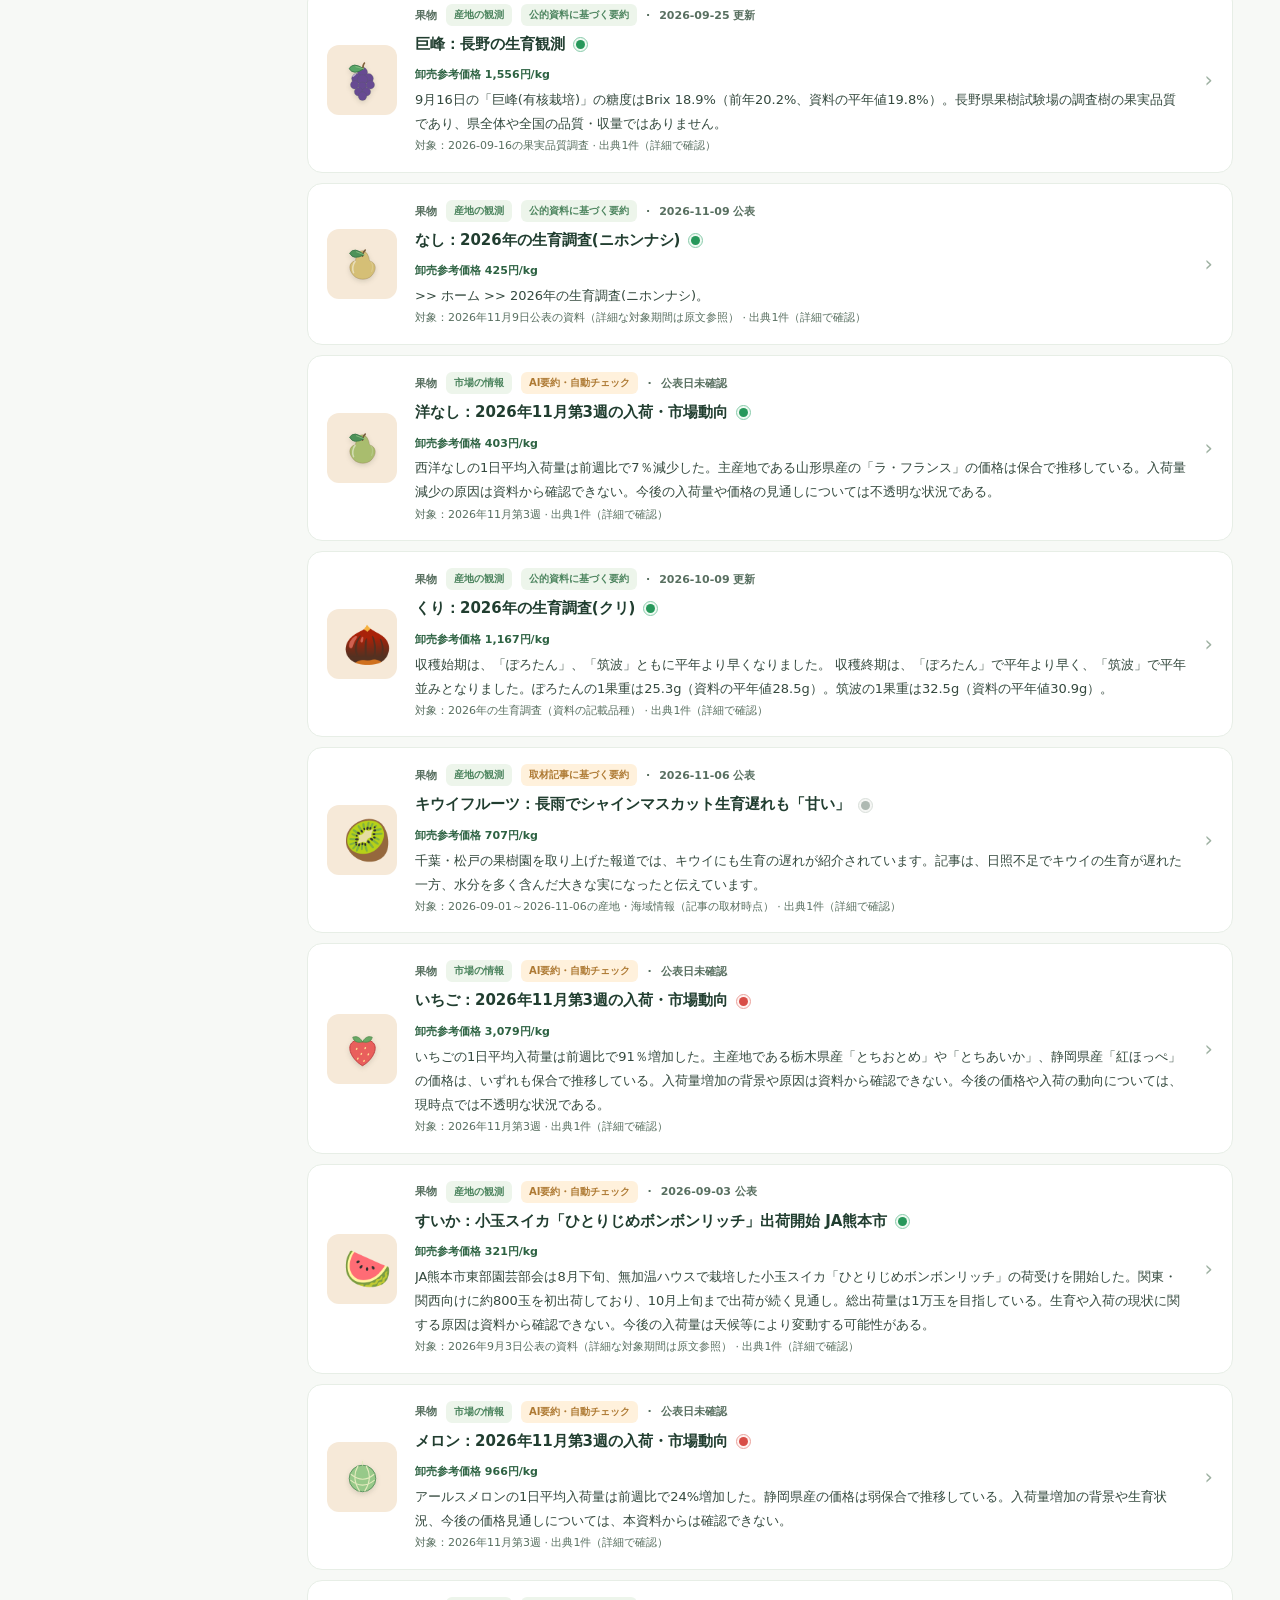
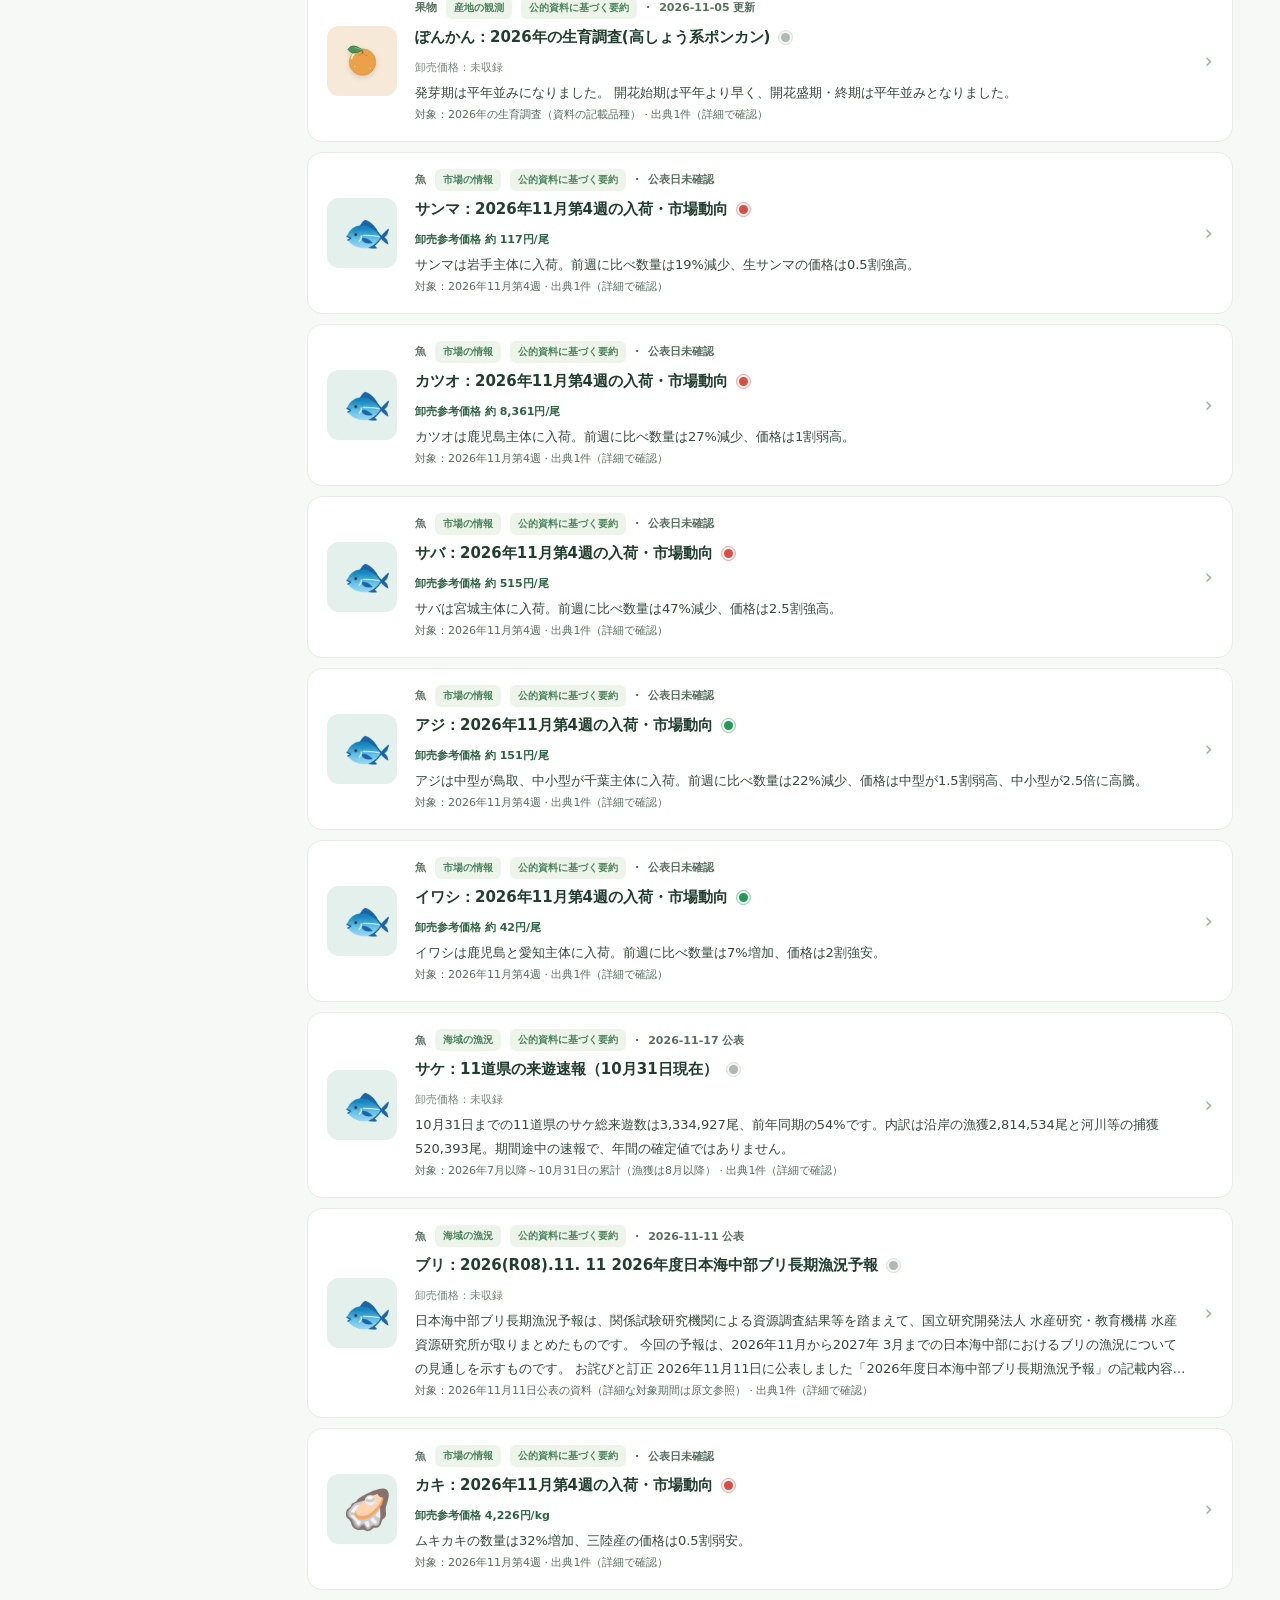
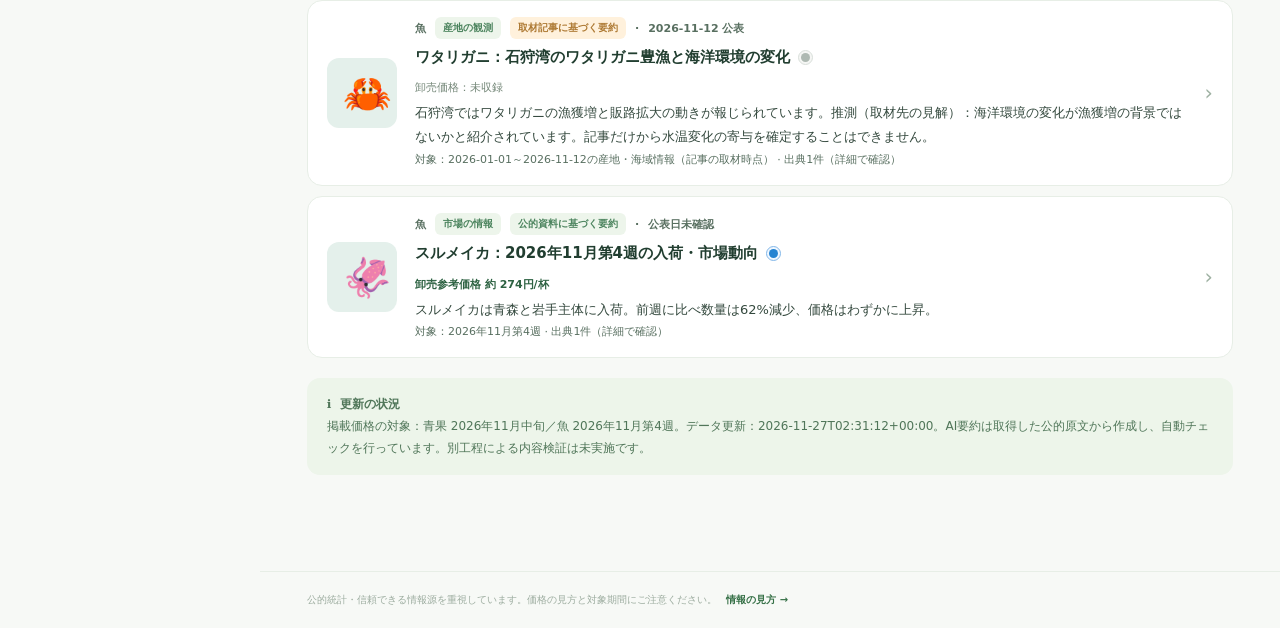
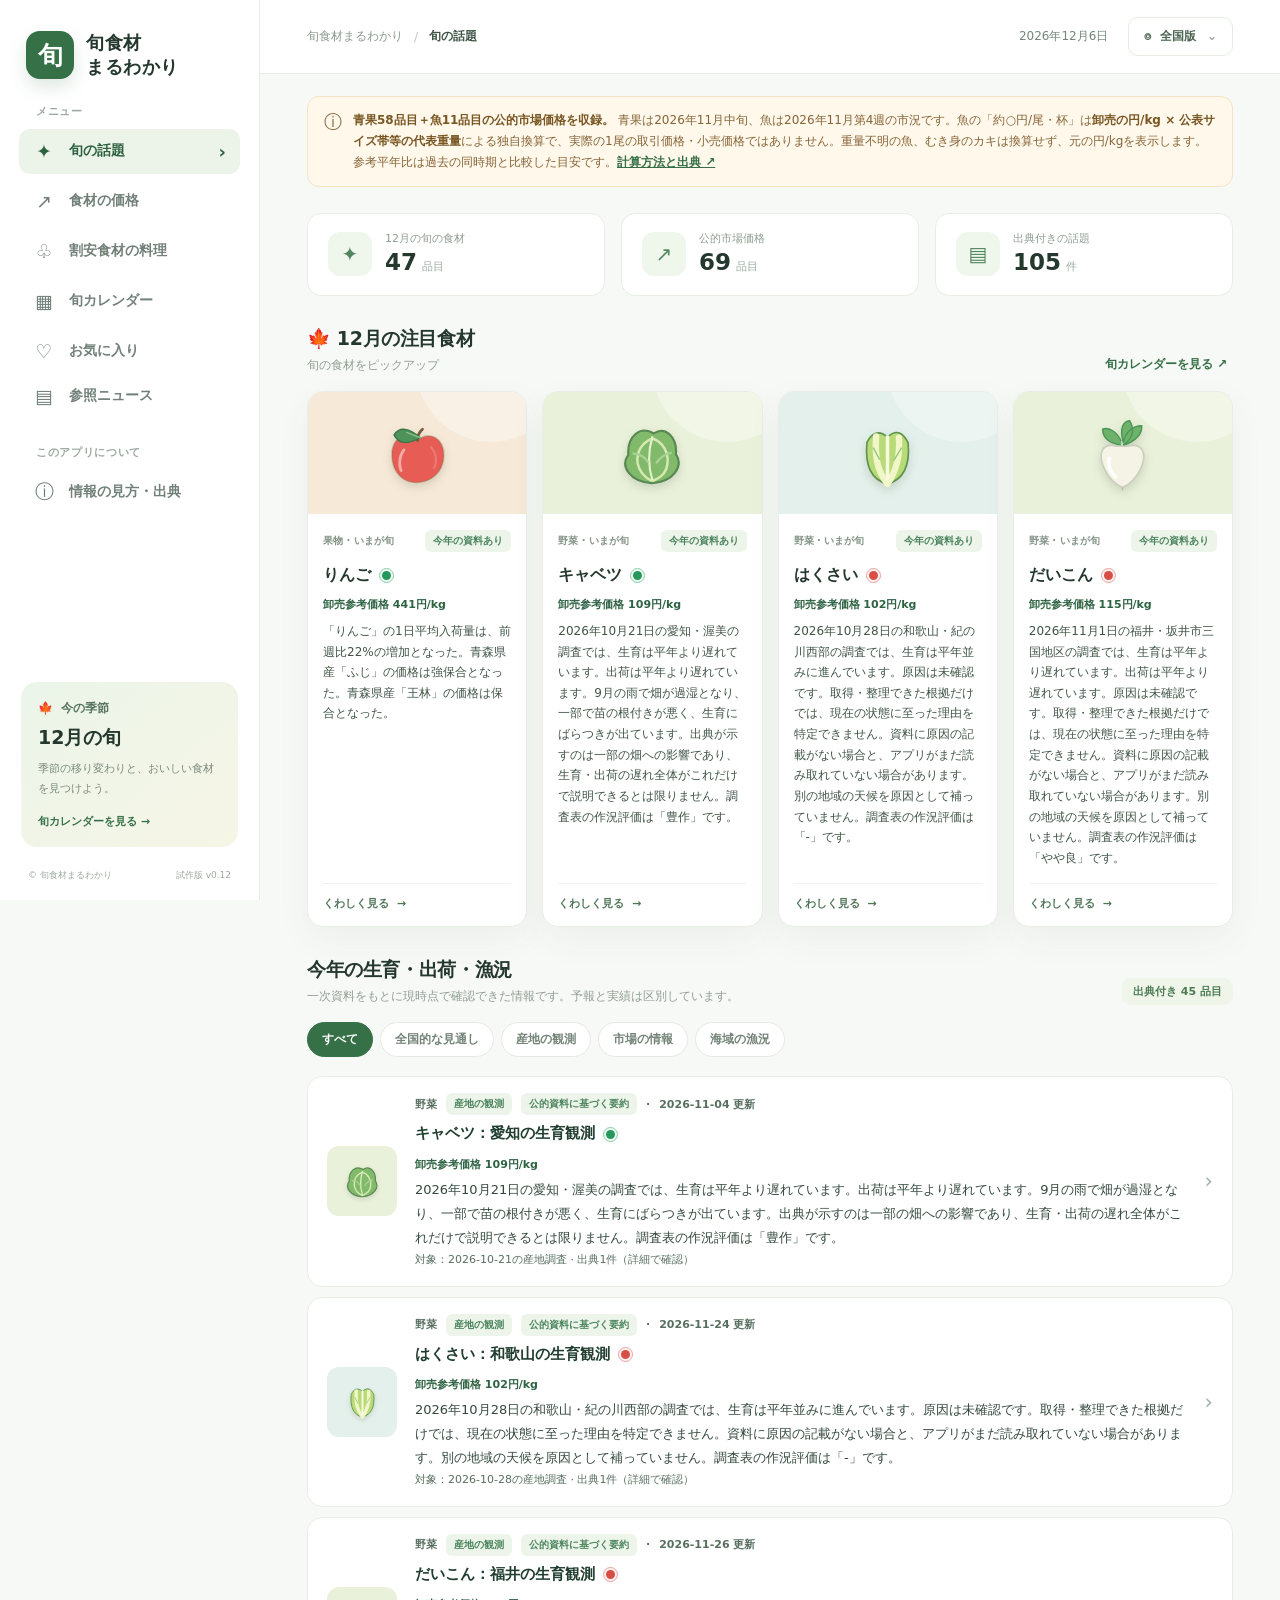
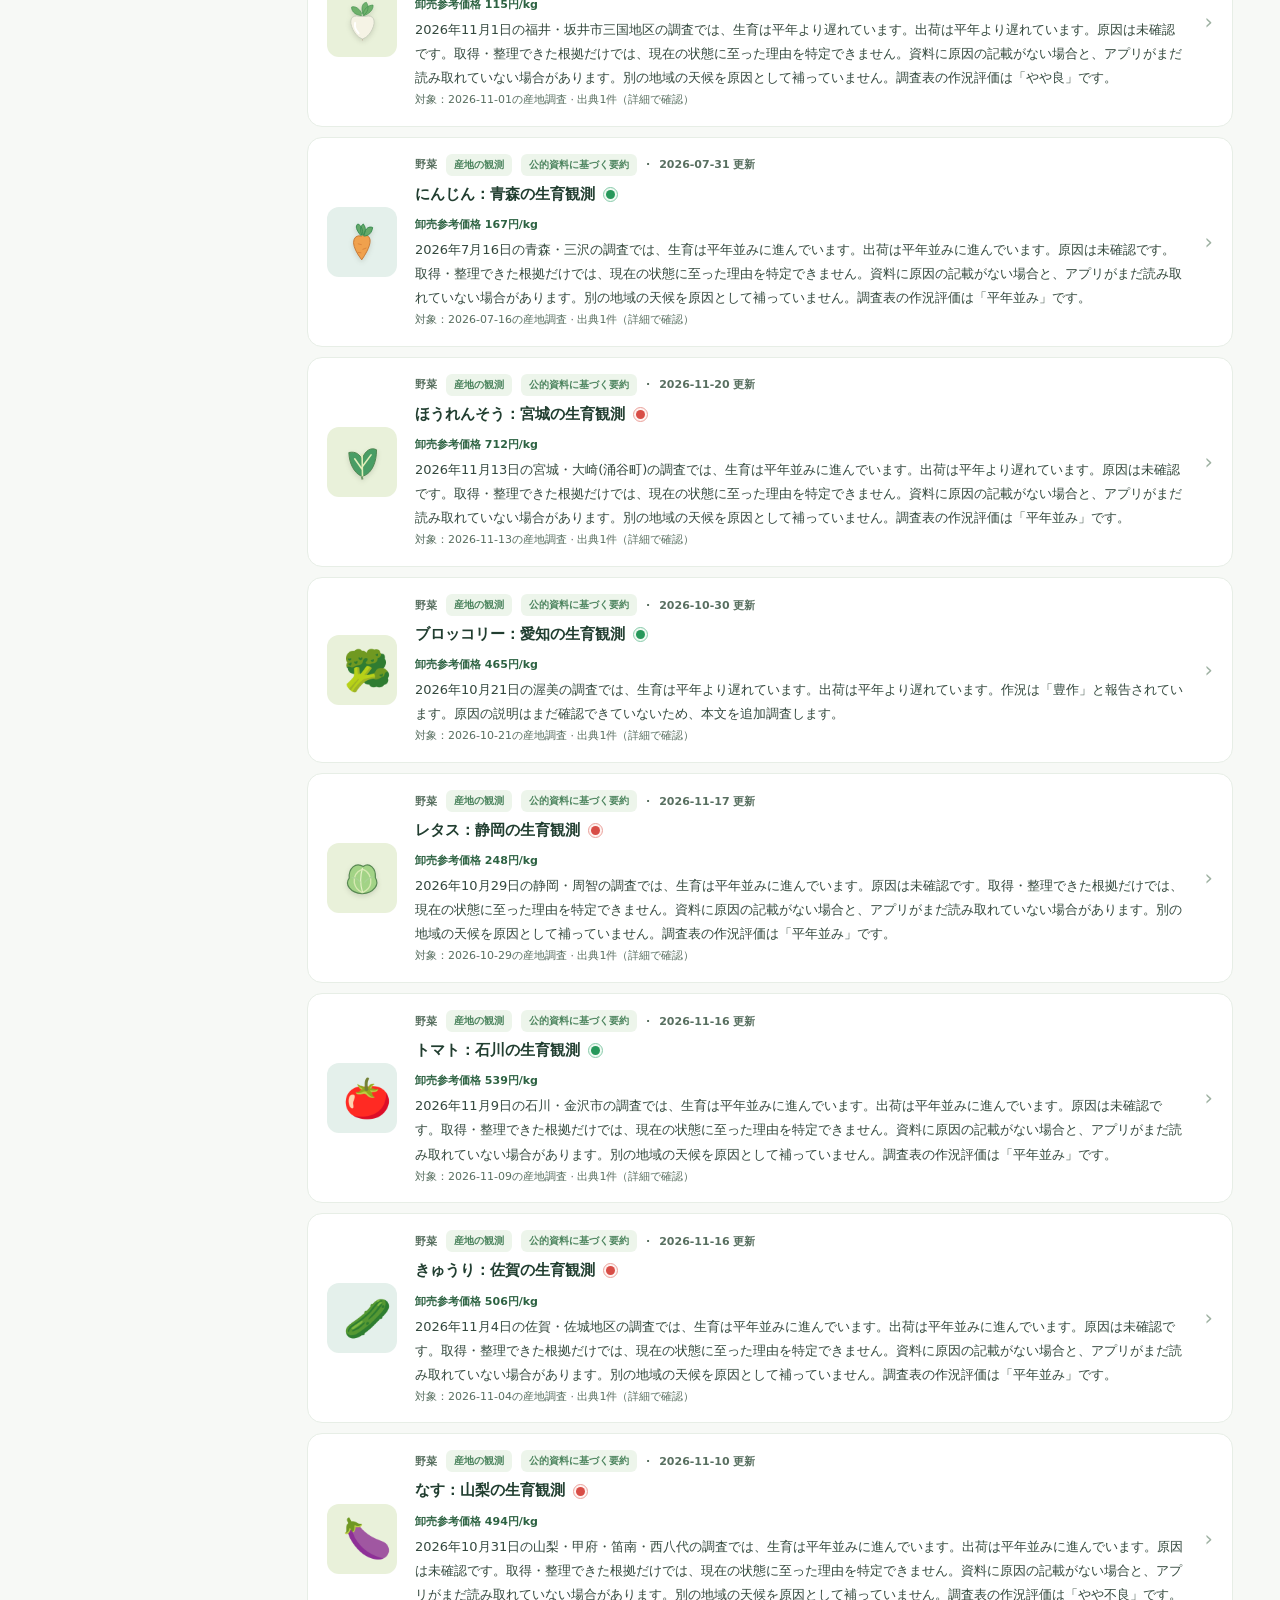
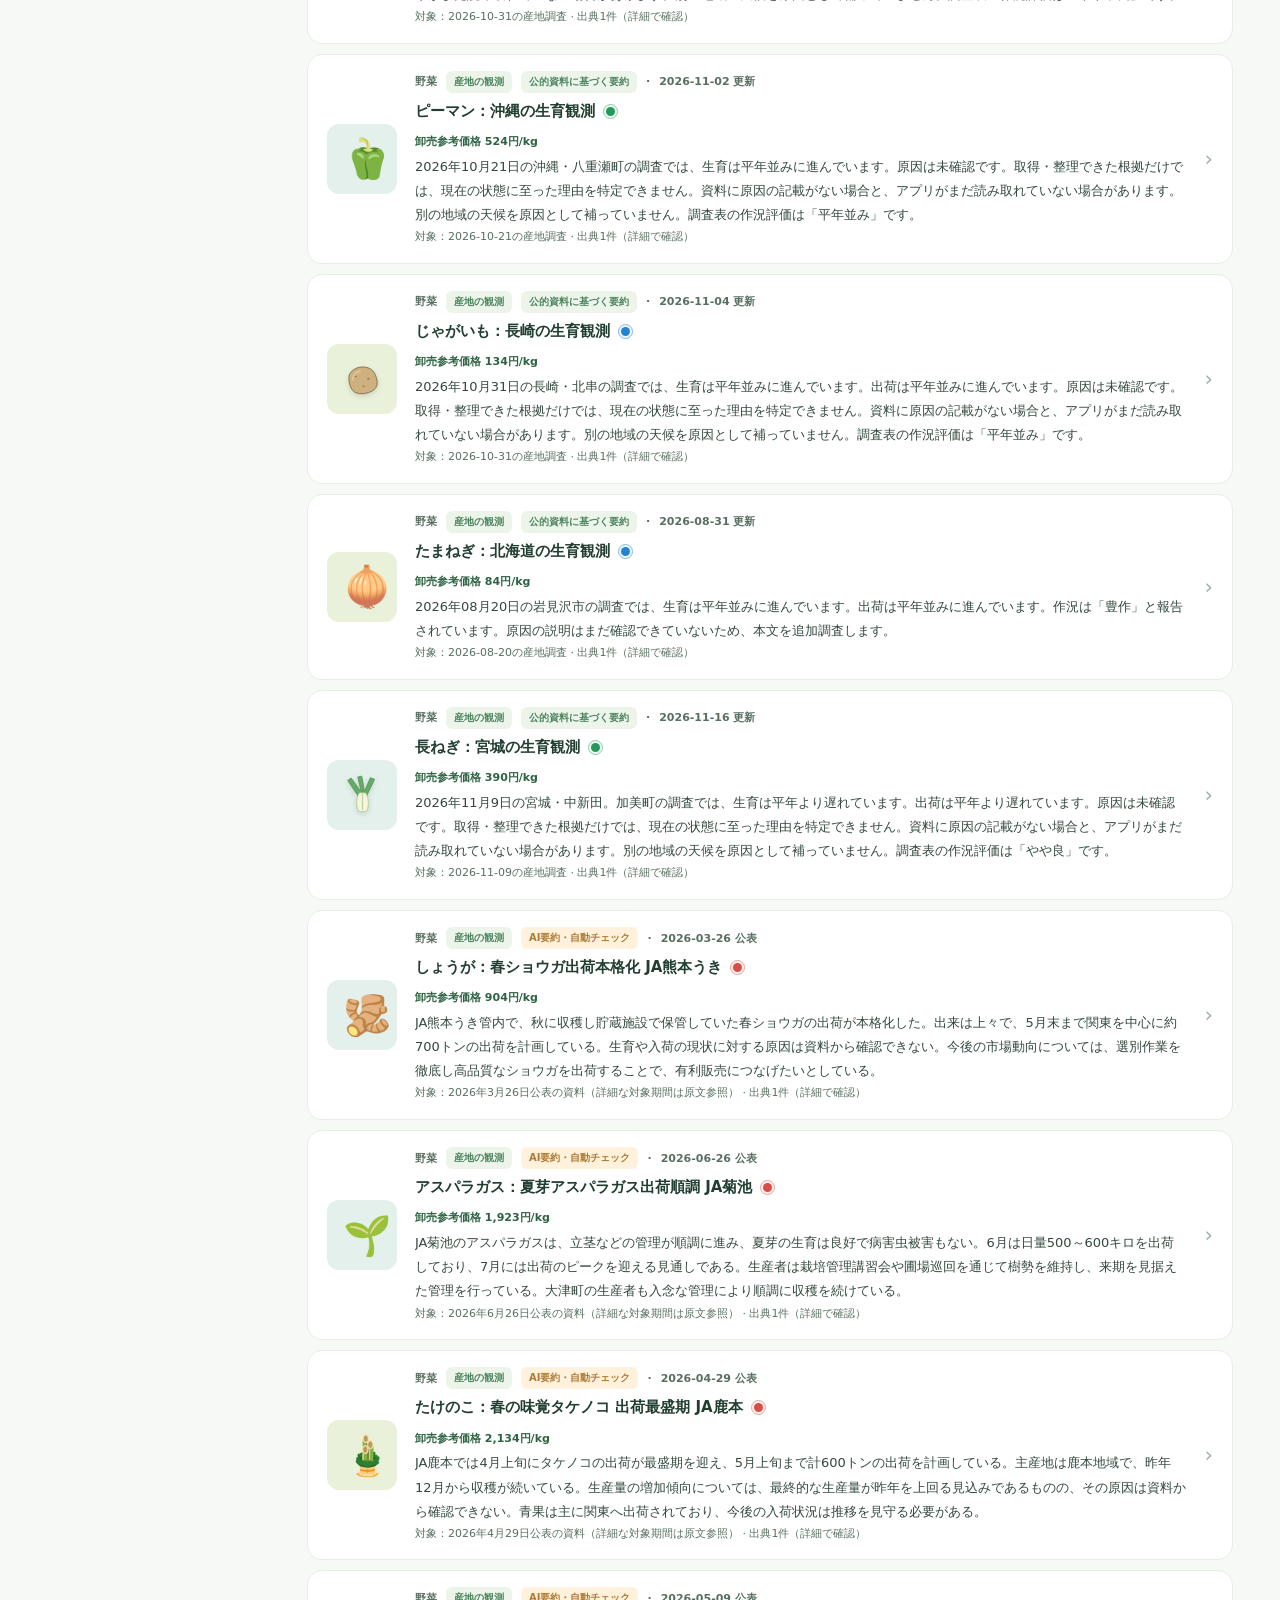
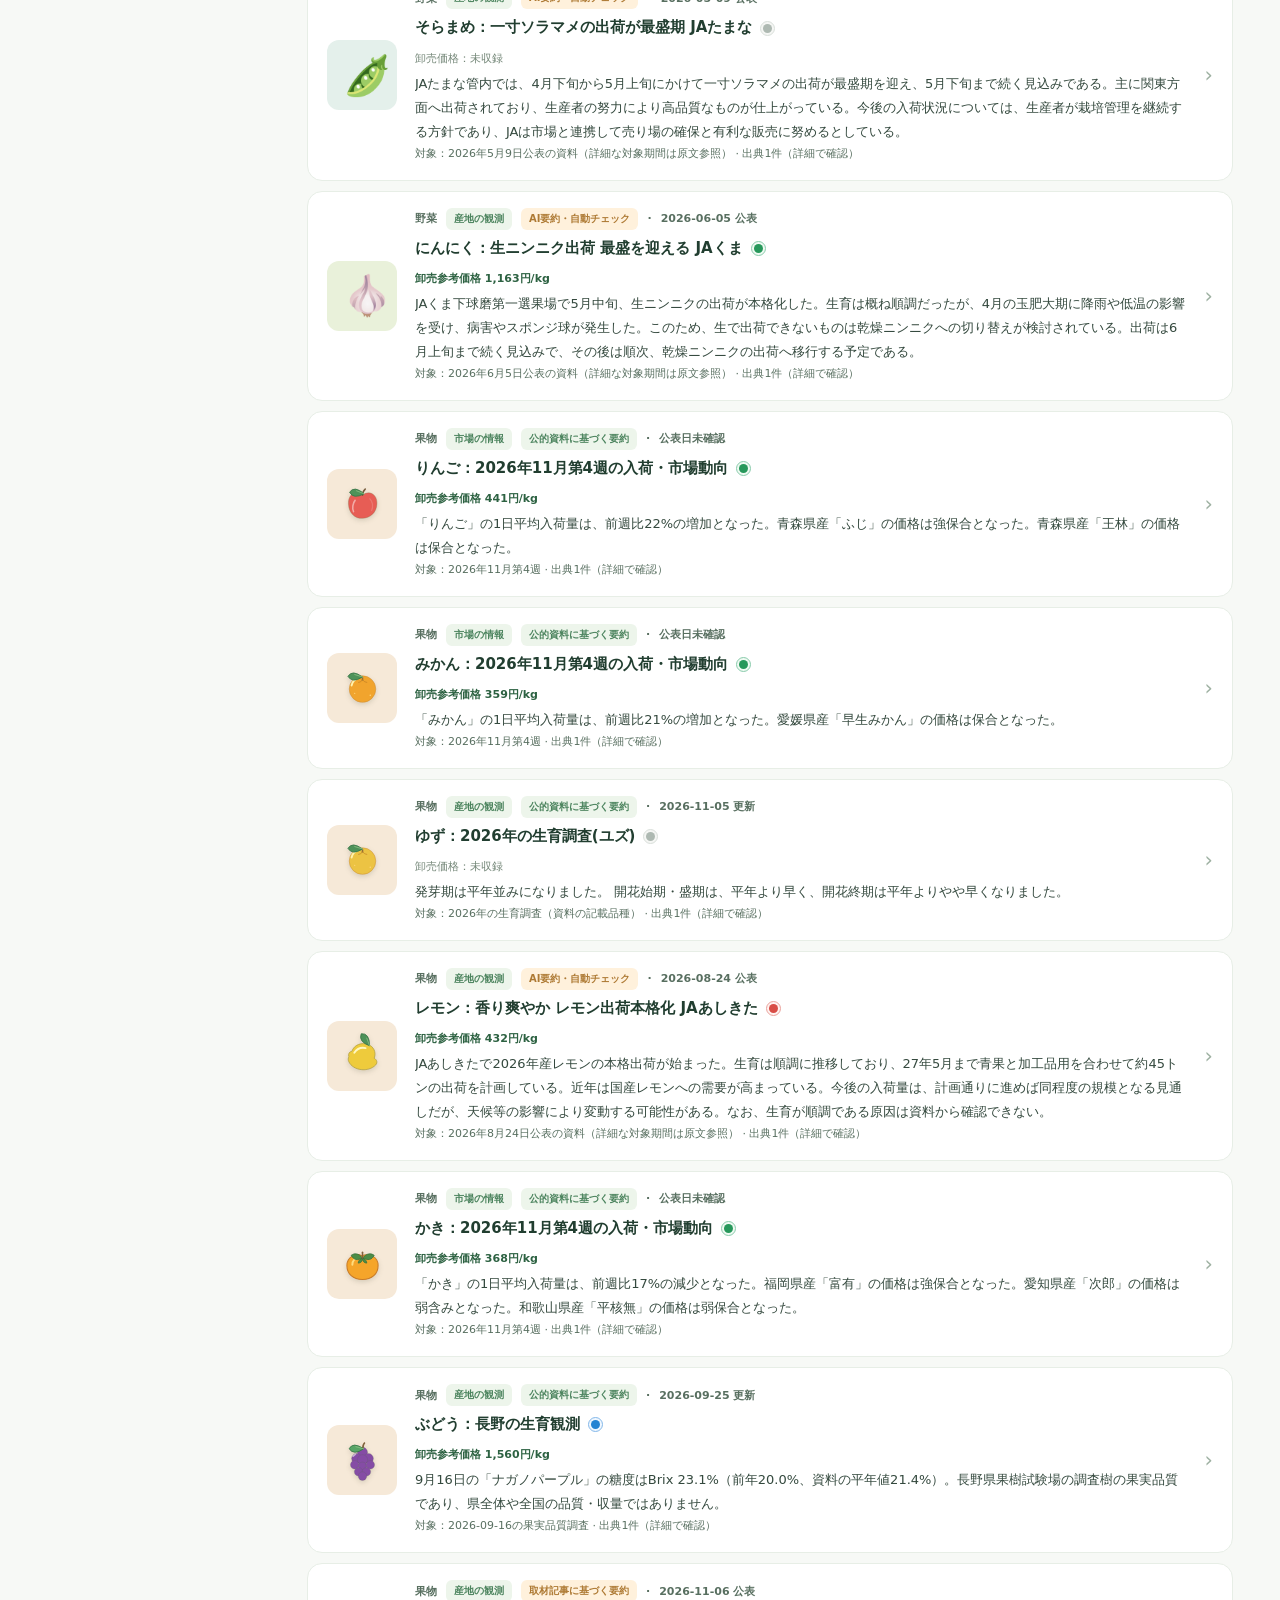
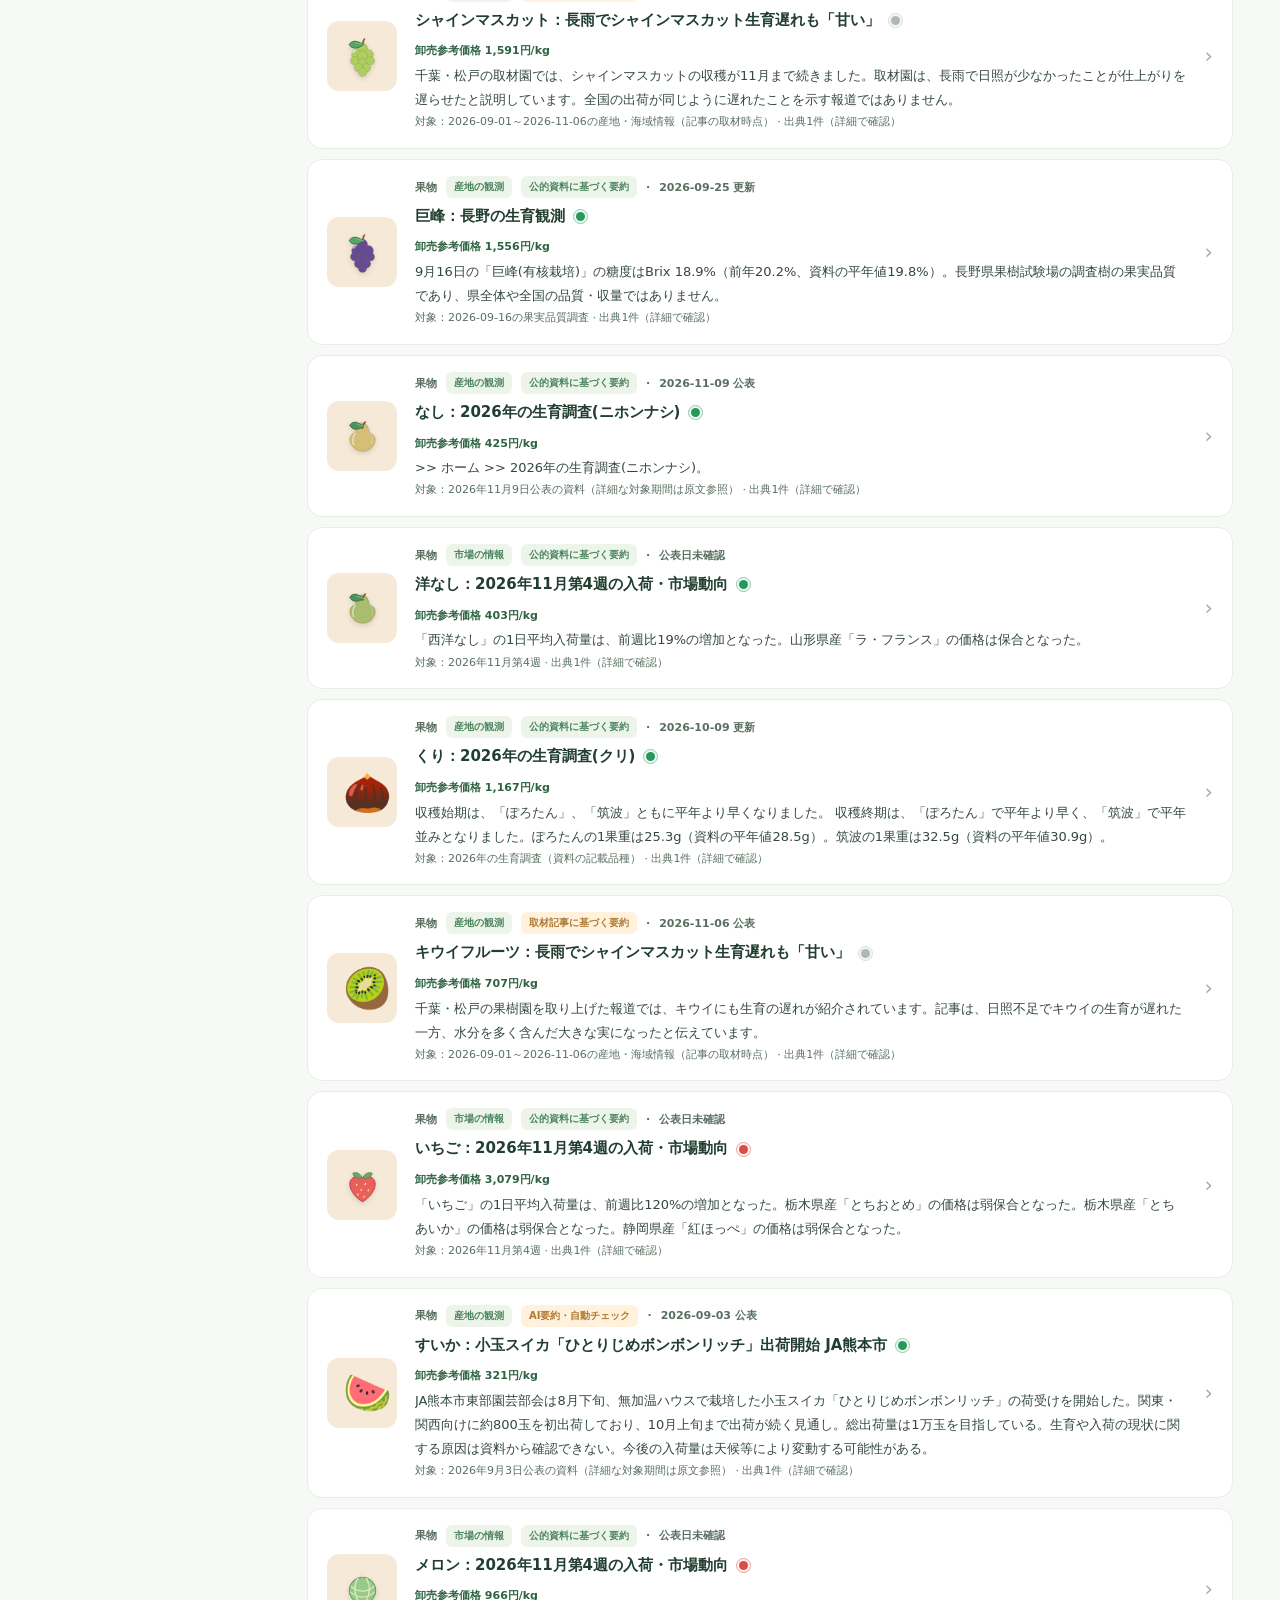
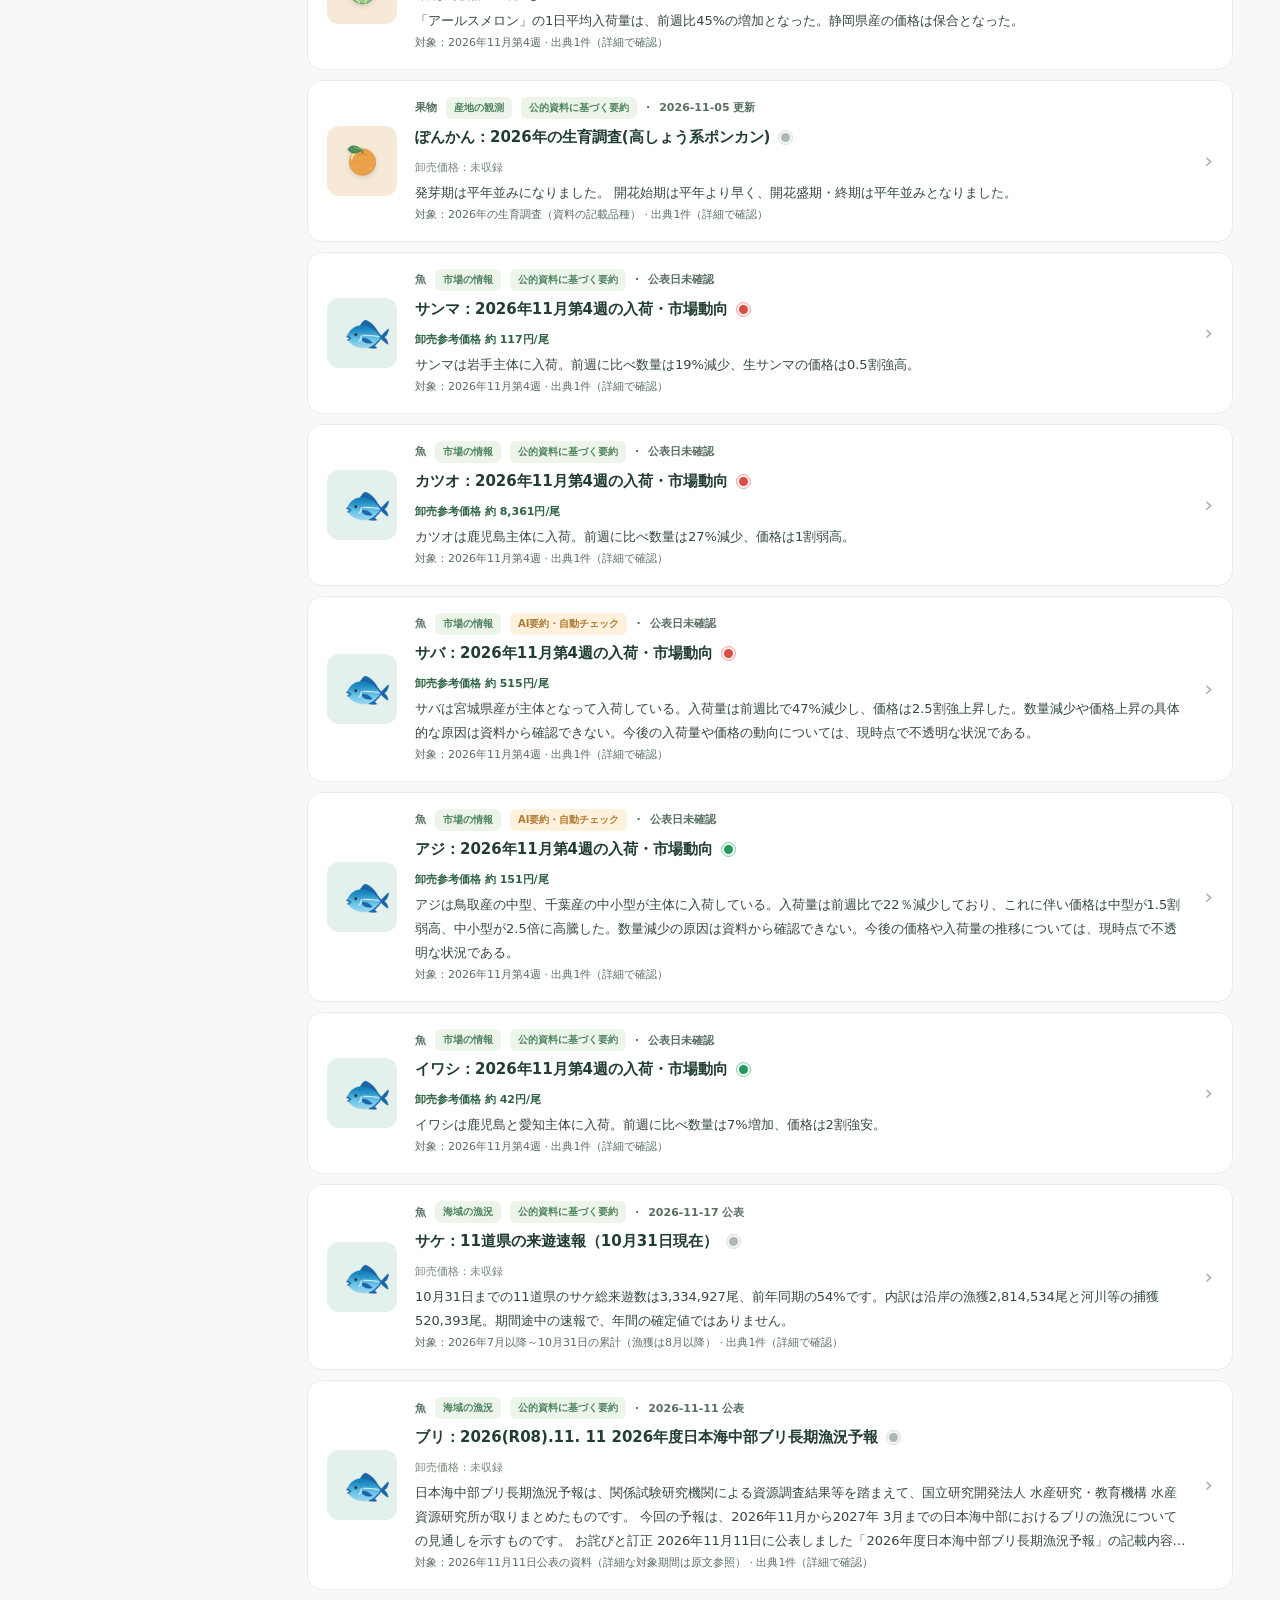
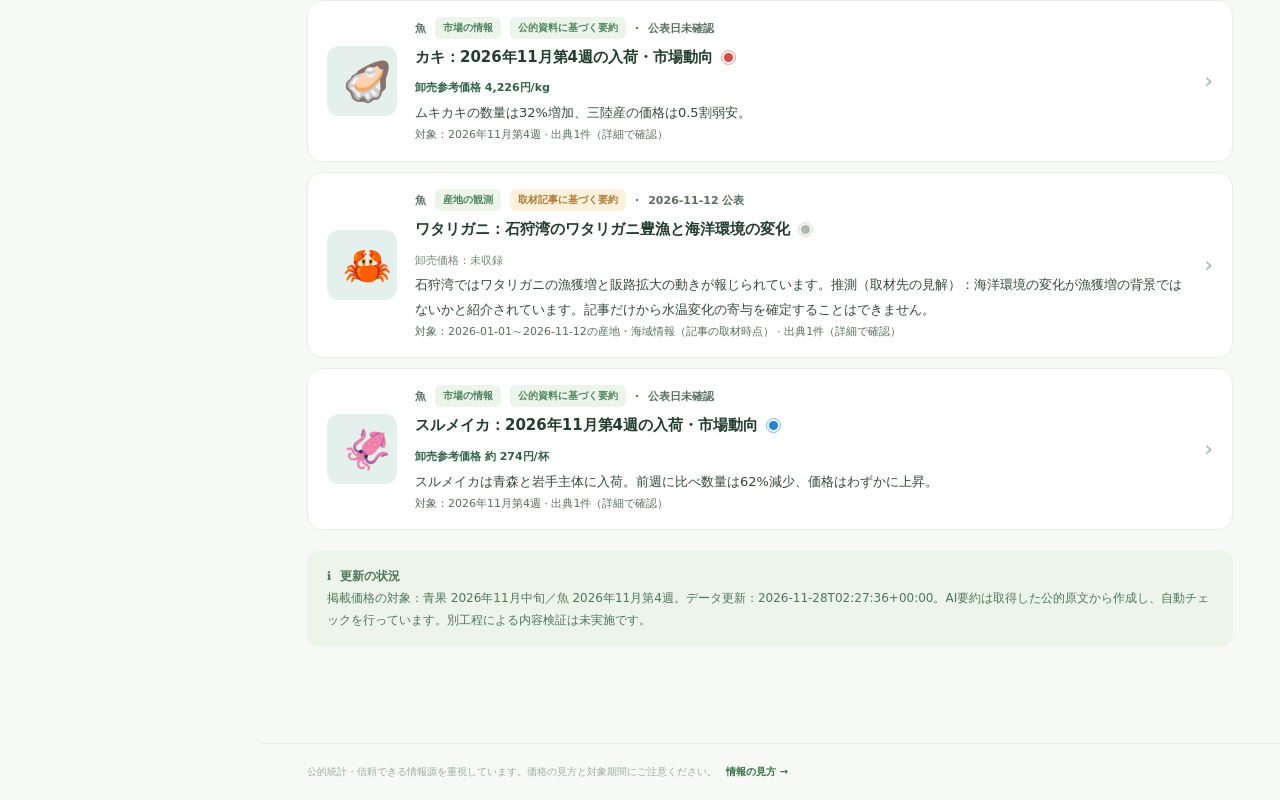
